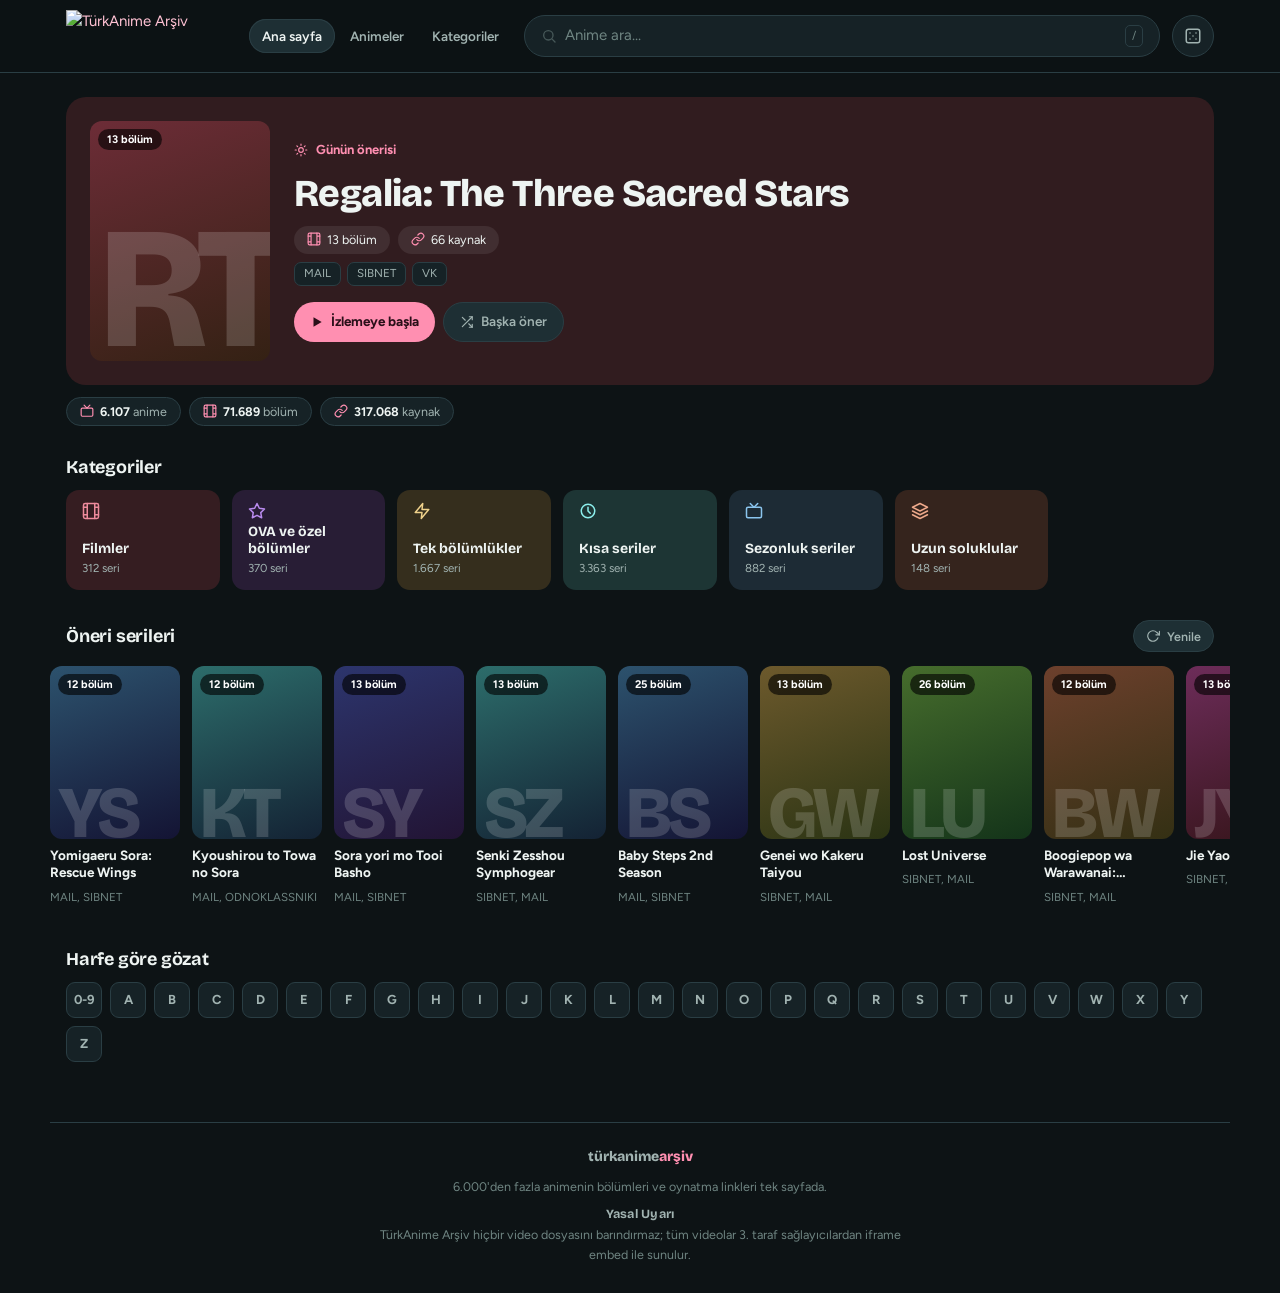
==== search.html @ 49aa628b "Update search.html -Anime listesindeki türlere göre kategori seçimi eklendi. -AniList üzerinden çeki" ====
<!DOCTYPE html>
<html lang="tr">
<head>
<meta charset="utf-8">
<meta name="viewport" content="width=device-width, initial-scale=1, viewport-fit=cover">
<meta name="theme-color" content="#0d1315">
<meta name="color-scheme" content="dark">
<link rel="icon" href="data:,">
<!-- Google tag (gtag.js) -->
<script async src="https://www.googletagmanager.com/gtag/js?id=G-TB3R2BMC9E"></script>
<script>
  window.dataLayer = window.dataLayer || [];
  function gtag(){dataLayer.push(arguments);}
  gtag('js', new Date());
  gtag('config', 'G-TB3R2BMC9E');
</script>
<title>TürkAnime Arşiv — İzle</title>
<!-- ============================================================
     📊 OYNATICI TELEMETRİSİ (MOBIL-QOL-PLANI.md §12.6, 28.09.2026)
     ------------------------------------------------------------
     NEDEN: "%55 çıkma oranının sebebi oynatıcı başarısızlığı mı?"
     sorusu 3 turluk denetimden sonra da CEVAPLANAMIYORDU, çünkü
     kodda oynatıcı için HİÇBİR olay yayılmıyordu. Payda (kaç oynatıcı
     sayfası açıldı) bilinmeden hiçbir oran hesaplanamaz.

     ⭐ YALNIZCA DOĞRUDAN GÖZLEMLENEBİLİR OLAYLAR gönderilir:
        - player_view          : oynatıcı sayfası açıldı          (PAYDA)
        - player_blocked       : kaynak bu sitede GÖMÜLEMEZ         (dolaylı hata)
        - player_source_switch : kullanıcı başka kaynağa geçti    (şüphe)
        - player_manuel_link   : "kaynak linkini aç"a tıkladı      (EN GÜÇLÜ hata)

     ⛔ BİLEREK GÖNDERİLMEYENLER ve sebebi:
        - "iframe yüklenmedi"  : çapraz-kökenli iframe'in load olayı
          güvenilir biçimde OKUNAMAZ; timeout ile tahmin etmek yanlış
          hata üretir (reklam yüklenen oynatıcılar da geç yüklenir).
          Ölçülen bir şeyi varmış gibi göndermektense hiç göndermiyoruz.
        - oynatıcı URL'si     : üçüncü taraf; gönderilirse GA4'te
          kişisel veri tartışması çıkar. Yalnız HOST (alan adı) gider.

     `gtag.js` reklam engelleyicide KESİLİRSE: `dataLayer` yine de tanımlı
     (satır 12), çağrı güvenle yutulur. Bu yüzden sarmalama gerekli değil.
     ============================================================ -->
<script>
  /* Ölçüm kapısı: tek oturumda aynı olayı sayma (kullanıcı 10 bölüm
     açıp kapatınca 10 kayıt üretmesin). Basit sayaç — GA4'nin
     sessionStorage'ı da var ama o yazılabilir değil. */
  window.__olcum = window.__olcum || {};
  function olcum(olay, p){
    try{
      const t = Date.now();
      p = p || {};
      /* ⭐ DENETİM DÜZELTMESİ (28.09.2026):
         (a) Anahtar yalnız olay adıydı → 30 sn içinde ikinci bir anime
             `player_blocked` gönderirse SAYILMAZDI. Anahtara anime ve
             oynatıcı katıldı.
         (b) `player_source_switch` tam olarak "ilk video çalışmadı,
             başkasını deniyorum" sinyali. Kullanıcı 3-4 kaynağı 10 sn
             içinde denerse 1'i sayılıyordu — yani SİNYALİN TAMAMINI
             kaybediyorduk. Artık bu olay hiç tekilleştirilmiyor: her
             tıklama gerçek bir eylem.
         (c) `player_view` zaten tekilleştirmeden geçiyordu; yorum
             bunun "bilerek" olduğunu söylüyordu, kod da öyleydi. */
      if (olay !== 'player_view' && olay !== 'player_source_switch'){
        const k = olay+'|'+(p.anime||'')+'|'+(p.oynatici||'');
        const son = window.__olcum[k] || 0;
        if (t - son < 30000) return;      // aynı anime+oynatıcı 30 sn'de bir
        window.__olcum[k] = t;
      }
      if (typeof gtag === 'function') gtag('event', olay, p);
    }catch(e){ /* ölçüm asla siteyi bozamaz */ }
  }
  function hostAdedi(u){
    try{ return new URL(String(u||'').split('?')[0]).hostname.replace(/^www\./,''); }
    catch(e){ return 'bilinmiyor'; }
  }
</script>
<link rel="preconnect" href="https://fonts.googleapis.com">
<link rel="preconnect" href="https://fonts.gstatic.com" crossorigin>
<link rel="stylesheet" href="https://fonts.googleapis.com/css2?family=Bricolage+Grotesque:wght@600;800&family=Figtree:wght@400;500;700&display=swap">
<style>
:root{
  --bg:#0d1315;--bg2:#121b1e;--card:#162226;--card2:#1e2f34;--line:#2a3e44;
  --tx:#eef4f2;--tx2:#a1b3b1;--tx3:#6f8582;
  --ac:#ff8fb1;--ac2:#ffc2d4;--ac-ink:#2b0f19;
  --ok:#57d9a3;--bad:#ff6b7a;--warn:#ffcb5c;
  --rad:14px;--rad-sm:10px;--rad-pill:999px;
  --fd:"Bricolage Grotesque",system-ui,sans-serif;
  --ff:"Figtree",system-ui,-apple-system,"Segoe UI",Roboto,sans-serif;
  --sp-1:4px;--sp-2:8px;--sp-3:12px;--sp-4:16px;--sp-5:24px;--sp-6:32px;
  --btn-h:40px;--btn-h-sm:32px;--chip-h:32px;
  /* 📱 MOBİL QOL (28.09.2026, MOBIL-QOL-PLANI.md §4)
     Apple HIG 44x44, Android 48x48 önerir. v1'de çipler 32px, mini
     düğmeler 30px, A-Z 36px, sayfalayıcı 38px idi — yani sitede EN ÇOK
     tıklanan kontroller (sezon filtresi + kaynak seçimi çip) EN KÜÇÜK
     olanlardı. Ölçüm: mobil oturum 24 sn, masaüstü 1 dk 4 sn (2,7x kısa). */
  --tap:44px;--tap-sm:40px;
  /* ⭐ `--hdr-h` = üst çubuğun YÜKSEKLİĞİ. Sabit sayı DEĞİL:
     `hdrOlc()` (aşağıda) çalışma anında ölçüp yazar.
     ÖLÇÜM (28.09.2026, 954px masaüstü): gerçek yükseklik **73px**,
     dosyadaki sabit 76px **3px yanlıştı** -> bölüm listesi başlığı
     header'ın altında kalıyordu. Sabit sayıyı doğru tahmin etmek
     (mobilde logo 40px, masaüstünde 52px) ölçümden iyi değil;
     bu yüzden JS ölçüyor. Değer boşsa 73px'e düşer. */
  --hdr-h:73px;
  --container:1180px;
}
*{box-sizing:border-box;margin:0;padding:0}
/* ⭐ Yapışkan kaydırma ofseti artık SABİT SAYI DEĞİL, header yüksekliğinden
   türetiliyor + çentik güvenlik alanı. v1'de 76px iki yerde sabit yazılıydı
   (`:35` scroll-padding, `:282` sticky top) ve safe-area-inset-top'u
   hesaba katmıyordu -> çentikli cihazda bölüm listesi başlığı header'ın
   altında kayabiliyordu. */
html{scroll-padding-top:calc(var(--hdr-h) + env(safe-area-inset-top,0px))}
html,body{background:var(--bg);color:var(--tx);font:15px/1.55 var(--ff);-webkit-text-size-adjust:100%}
a{color:var(--ac2);text-decoration:none}
a:hover{text-decoration:underline}
button{font:inherit;cursor:pointer;border:none;background:none;color:inherit}
input{font:inherit;color:inherit}
:focus-visible{outline:2px solid var(--ac);outline-offset:2px}
svg{vertical-align:-2px}
.wrap{max-width:var(--container);margin:0 auto;padding:0 var(--sp-4)}

/* ===== üst çubuk ===== */
header.top{position:sticky;top:0;z-index:50;background:rgba(13,19,21,.94);backdrop-filter:blur(8px);border-bottom:1px solid var(--line);padding-top:env(safe-area-inset-top,0px)}
.top-in{display:flex;align-items:center;gap:var(--sp-3);padding:10px var(--sp-4);max-width:var(--container);margin:0 auto}
/* LOGO: "turkanime arsiv logo.png" (2430x738, 1,4 MB) -> logo.png 342x104 / 55 KB.
   GÖSTERİM 52px, kaynak 2x. Ölçüm: logonun kenarlarında neredeyse boşluk yok
   (alfa kutusu 2238x719 / 2430x738, dolu piksel %52,3) yani kırpma işe yaramıyordu;
   sorun GÖSTERİM yüksekliğiydi — 38px'te karakter ve "TürkAnime" yazısı okunmuyordu.
   width/height öznitelikleri sabit: görüntü alanı rezerve edilir, layout shift olmaz. */
.logo{display:flex;align-items:center;cursor:pointer;flex:none}
.logo:hover{text-decoration:none;opacity:.9}
.logo img{display:block;height:52px;width:auto;max-width:none}
/* M1: üst bar nav — hiyerarşi: logo (en baskın) → nav → arama */
.topnav{display:flex;align-items:center;gap:2px;flex:none}
.topnav a{padding:7px 13px;border-radius:var(--rad-pill);color:var(--tx2);font-size:13.5px;font-weight:600;white-space:nowrap}
.topnav a:hover{color:var(--tx);background:var(--card);text-decoration:none}
.topnav a.on{color:var(--tx);background:var(--card2);box-shadow:inset 0 0 0 1px var(--line)}
.searchbox{position:relative;flex:1;height:42px;display:flex;align-items:center;gap:var(--sp-2);background:var(--card);border:1px solid var(--line);border-radius:var(--rad-pill);padding:0 var(--sp-4)}
.searchbox:focus-within{border-color:var(--ac)}
.searchbox>svg{flex:none;opacity:.55;color:var(--tx3)}
#q{flex:1;min-width:0;background:none;border:none;outline:none;font-size:15px;-webkit-appearance:none}
#q::placeholder{color:var(--tx3)}
#q::-webkit-search-cancel-button{-webkit-appearance:none}
.kbd{flex:none;font-size:11px;color:var(--tx3);border:1px solid var(--line);border-radius:5px;padding:1px 6px}
.ibtn{flex:none;width:42px;height:42px;border-radius:50%;background:var(--card);border:1px solid var(--line);color:var(--tx2);font-size:15px;display:grid;place-items:center}
.ibtn:hover{color:var(--ac);border-color:var(--ac)}

main{padding:var(--sp-5) 0 60px}
.foot{max-width:var(--container);margin:0 auto;padding:24px var(--sp-4) 28px;color:var(--tx3);font-size:12.5px;border-top:1px solid var(--line);display:flex;flex-direction:column;align-items:center;text-align:center;gap:10px}
.foot b{font:800 14px var(--fd);color:var(--tx2)}
.foot b span{color:var(--ac)}
.foot-legal{max-width:560px;line-height:1.6;color:var(--tx3)}
.foot-legal strong{display:block;color:var(--tx2);font:700 12.5px var(--fd);letter-spacing:.02em;margin-bottom:4px}

/* ===== metin / kırıntı ===== */
.crumb{color:var(--tx2);font-size:13px;margin-bottom:var(--sp-3);display:flex;flex-wrap:wrap;gap:6px;align-items:center}
.crumb .sep{color:var(--tx3);font-size:11px}
.crumb a{color:var(--tx2)}
.crumb a:hover{color:var(--ac2)}
h1.anime-title{font:800 26px/1.25 var(--fd);letter-spacing:-.4px;margin-bottom:var(--sp-2)}

/* ===== buton / çip sistemi ===== */
/* 📱 DOKUNMA HEDEFLERİ: kuralları stilin SONUNDA, tek `@media (pointer:coarse)`
   bloğunda. Buraya koyulursa temel kurallar onları ezer (bkz. dosya sonundaki
   açıklama). Değişkenler `--tap` / `--tap-sm` ile tanımlı. */
.btn{display:inline-flex;align-items:center;gap:7px;height:var(--btn-h);padding:0 var(--sp-4);border-radius:var(--rad-pill);background:var(--ac);color:var(--ac-ink);font-size:13.5px;font-weight:700;transition:filter .12s;cursor:pointer}
.btn:hover{filter:brightness(1.12);text-decoration:none}
.btn.ghost{background:var(--card2);color:var(--tx2);border:1px solid var(--line);font-weight:600}
.btn.ghost:hover{color:var(--ac2);border-color:var(--ac2);filter:none}
.btn.done{background:var(--ok);color:#0e2b1c}
.btn.sm{height:var(--btn-h-sm);padding:0 var(--sp-3);font-size:12.5px}
.btn.off{opacity:.35;pointer-events:none}
/* 📱 mini: 30px -> 40px (pointer:coarse). "yt-dlp"/"m3u8"/"çöz"/"kopyala" butonları
   bunlar; kaynak satırının EN SIK kullanılan eylemleri. */
.mini{flex:none;height:30px;padding:0 var(--sp-3);font-size:11.5px;border:1px solid var(--line);background:var(--card2);color:var(--tx2);border-radius:8px;display:inline-flex;align-items:center;gap:5px;transition:all .12s}
.mini:hover{color:var(--ac2);border-color:var(--ac2)}
.mini.x:hover{color:var(--bad);border-color:var(--bad)}
.mini.done{color:var(--ok);border-color:var(--ok)}
.mini[disabled]{opacity:.5;cursor:wait}
/* 📱 copybtn: 30px -> 40px. Kaynak URL'sini panoya kopyalama. */
.copybtn{height:30px;padding:0 var(--sp-3);background:var(--card2);border:1px solid var(--line);color:var(--tx2);border-radius:8px;font-size:12px;font-family:ui-monospace,Consolas,monospace;transition:all .12s;display:inline-flex;align-items:center;cursor:pointer}
.copybtn:hover{color:var(--ac2);border-color:var(--ac2)}
.copybtn.done{color:var(--ok);border-color:var(--ok)}

.fchip{display:inline-flex;align-items:center;gap:7px;height:var(--chip-h);padding:0 var(--sp-3);background:var(--card);border:1px solid var(--line);border-radius:var(--rad-pill);font-size:12.5px;color:var(--tx2);text-decoration:none;cursor:pointer}
.fchip:hover{text-decoration:none;border-color:var(--ac2)}
.fchip.on{border-color:var(--ac);color:var(--tx);background:rgba(255,143,177,.12)}
.fchip b{font-weight:800;color:var(--ac2);font-size:11px}
.fchip.on b{color:var(--tx)}
.fchip.temizle{border-style:dashed;color:var(--bad)}
.chiprow{display:flex;flex-wrap:wrap;gap:var(--sp-2);margin:var(--sp-3) 0;align-items:center}
.chiprow .lbl{font-size:11.5px;color:var(--tx3);flex:none;min-width:64px;text-transform:uppercase;letter-spacing:.4px}
/* KAYNAK çipleri (player sayfası) */
.fchip.kchip{gap:6px}
.fchip.kchip .fsep{color:var(--tx3);font-size:10.5px}
.fchip.kchip .fabbr{font-size:10px;font-weight:800;letter-spacing:.4px;color:var(--tx3);text-transform:uppercase;max-width:72px;overflow:hidden;text-overflow:ellipsis;white-space:nowrap}
.fchip.kchip.on{border-color:var(--ac);background:rgba(255,143,177,.16);box-shadow:0 0 0 1.5px var(--ac);color:var(--tx)}
.fchip.kchip.on .fabbr,.fchip.kchip.on .fsep{color:var(--ac2)}
.kaynak-note{font-size:11.5px;color:var(--tx3);display:inline-flex;align-items:center;gap:5px;flex:none}
.kaynak-note a{color:var(--tx2);text-decoration:underline}
.kaynak-note a:hover{color:var(--ac2)}
.tgl.sm{height:var(--btn-h-sm);font-size:12px;padding:0 var(--sp-2)}
.chiprow .tgl{flex:none}

.tag{font-size:10.5px;font-weight:700;letter-spacing:.3px;border-radius:6px;padding:2px 7px;flex:none}
.tag.url{color:#9be7c7;background:rgba(87,217,163,.1);border:1px solid rgba(87,217,163,.3)}
.tag.mask{color:#ffd28a;background:rgba(255,203,92,.1);border:1px solid rgba(255,203,92,.3)}
.tag.diger{color:var(--tx2);background:var(--card2);border:1px solid var(--line)}
.tag.eklenen{color:#0e2b1c;background:var(--ok);border:1px solid var(--ok)}
.fsinfo{margin-top:var(--sp-2);font-size:12.5px;color:var(--tx2);min-width:0}
.fsinfo .lbl{display:block;color:var(--tx3);font-weight:700;font-size:11px;letter-spacing:.5px;text-transform:uppercase;margin-bottom:4px}
.fsinfo div div{margin:2px 0}
.fsinfo b{color:var(--tx);font-weight:700}
.kyok{color:var(--tx3);font-weight:600}
.stats{display:flex;flex-wrap:wrap;gap:var(--sp-2);margin:var(--sp-3) 0 4px}
.stat{background:var(--card);border:1px solid var(--line);border-radius:var(--rad-pill);padding:4px 13px;font-size:12.5px;color:var(--tx2)}
.stat b{color:var(--tx)}
.stat svg{color:var(--ac);margin-right:6px}
.pchip{font-size:11.5px;color:var(--tx2);background:var(--card);border:1px solid var(--line);border-radius:7px;padding:2px 9px}
.players-chips{display:flex;flex-wrap:wrap;gap:6px;margin-top:var(--sp-2)}

/* ===== poster kartları / grid ===== */
.grid{display:grid;grid-template-columns:repeat(auto-fill,minmax(140px,1fr));gap:var(--sp-4) var(--sp-3)}
.card{display:flex;flex-direction:column;gap:7px;min-width:0;color:var(--tx)}
.card:hover{text-decoration:none}
.poster{position:relative;aspect-ratio:3/4;border-radius:12px;overflow:hidden;container-type:inline-size;background:linear-gradient(160deg,hsl(var(--h),42%,30%),hsl(var(--g),45%,14%));outline:2px solid transparent;outline-offset:2px}
.card:hover .poster,.card:focus-visible .poster{outline-color:var(--ac)}
.poster img{position:absolute;inset:0;width:100%;height:100%;object-fit:cover;opacity:0;transition:opacity .3s}
.poster img.on{opacity:1}
/* ===== AniList zenginleştirme (PR1) ===== */
.ainfo{margin-top:10px;display:grid;gap:8px;justify-items:start}
.gchips{display:flex;flex-wrap:wrap;gap:6px}
.gchip{font-size:11.5px;color:var(--tx2);background:var(--card);border:1px solid var(--line);border-radius:7px;padding:2px 9px;display:inline-flex;align-items:center;gap:5px}
.gchip svg{width:12px;height:12px;color:var(--warn)}
.syn{font-size:13.5px;color:var(--tx2);line-height:1.6;max-width:72ch}
.syn small{display:block;margin-top:4px;color:var(--tx3);font-size:11px}
/* M2: bölüm satırı indirme ikonları kaldırıldı — indirme player'daki "Videoyu indir" butonuyla */
/* ===== linki biten serilerin listelerde işaretlenmesi (PR1) ===== */
.nolk{display:inline-flex;align-items:center;gap:4px;color:var(--warn);font-weight:700;font-size:11.5px;flex:none}
.nolk svg{width:12px;height:12px}
.nolk.big{color:var(--bad)}
.pl{position:absolute;left:6cqw;bottom:-8cqw;font:800 56cqw/1 var(--fd);letter-spacing:-.05em;color:rgba(255,255,255,.17)}
.pn{z-index:1;position:absolute;top:8px;left:8px;background:rgba(0,0,0,.62);border-radius:var(--rad-pill);padding:2px 9px;font-size:11px;font-weight:700;color:#fff}
.ct{font-weight:700;font-size:13.5px;line-height:1.3;display:-webkit-box;-webkit-line-clamp:2;-webkit-box-orient:vertical;overflow:hidden}
.cs{font-size:11.5px;color:var(--tx3);white-space:nowrap;overflow:hidden;text-overflow:ellipsis}
.rail{display:flex;gap:var(--sp-3);overflow-x:auto;scroll-snap-type:x proximity;padding:2px var(--sp-4) var(--sp-3);margin:0 calc(var(--sp-4)*-1);scrollbar-width:none}
.rail::-webkit-scrollbar{display:none}
.rail .card{flex:none;width:130px;scroll-snap-align:start}

/* ===== ana sayfa: öne çıkan, kategoriler ===== */
.feat{display:flex;gap:var(--sp-5);align-items:center;padding:var(--sp-5);border-radius:20px;background:hsl(var(--h),28%,15%)}
/* M4: günün önerisi gerçek banner ile (anilist.js) */
.feat-banner{position:relative;overflow:hidden}
.feat-banner::before{content:'';position:absolute;inset:0;background-image:var(--featimg);background-size:cover;background-position:center 22%;opacity:.42;filter:saturate(1.05)}
.feat-banner::after{content:'';position:absolute;inset:0;background:linear-gradient(90deg,rgba(13,19,21,.72),rgba(13,19,21,.28) 55%,rgba(13,19,21,.82))}
.feat-banner>*{position:relative;z-index:1}
.fposter{flex:none;width:180px}
.fposter .pl{font-size:96cqw}
.ftext{min-width:0;flex:1}
.flabel{display:inline-flex;gap:var(--sp-2);align-items:center;color:var(--ac);font-weight:700;font-size:13px}
.ftext h1{font:800 clamp(24px,4vw,38px)/1.1 var(--fd);letter-spacing:-.6px;margin:var(--sp-2) 0 var(--sp-3)}
.fmeta{display:flex;flex-wrap:wrap;gap:var(--sp-2)}
.fmeta span{background:rgba(255,255,255,.08);border-radius:var(--rad-pill);padding:4px 13px;font-size:12.5px}
.fmeta svg{margin-right:6px;color:var(--ac)}
.facts{display:flex;flex-wrap:wrap;gap:var(--sp-2);margin-top:var(--sp-4)}
.sh{display:flex;align-items:center;justify-content:space-between;gap:var(--sp-2);margin:30px 0 var(--sp-3)}
.sh h2{font:700 18px var(--fd);letter-spacing:-.2px}
.kats{display:grid;grid-template-columns:repeat(auto-fill,minmax(150px,1fr));gap:var(--sp-3)}
.kat{display:flex;flex-direction:column;gap:3px;padding:var(--sp-3) var(--sp-4);min-height:86px;border-radius:13px;background:hsl(var(--h),30%,16%);color:var(--tx);text-align:left;width:100%}
.kat:hover{text-decoration:none;background:hsl(var(--h),30%,21%)}
.kat svg{width:18px;height:18px;margin-bottom:auto;color:hsl(var(--h),75%,74%)}
.kat b{font:700 14px var(--fd)}
.kat small{color:var(--tx2);font-size:11.5px}
.az{display:flex;flex-wrap:wrap;gap:var(--sp-2)}
.az button{width:36px;height:36px;display:grid;place-items:center;border-radius:9px;background:var(--card);border:1px solid var(--line);color:var(--tx2);font-weight:700;font-size:13px}
.az button:hover{border-color:var(--ac);color:var(--ac)}
/* M3: Animeler sayfası araç çubuğu + Kategoriler harf kartları */
.toolbar{display:flex;flex-wrap:wrap;gap:var(--sp-2);align-items:center;margin-bottom:var(--sp-4)}
.toolbar .searchbox{flex:1;min-width:220px;height:38px}
.sortlab{display:inline-flex;align-items:center;gap:7px;font-size:12.5px;color:var(--tx3);flex:none;white-space:nowrap}
.sortlab select{height:38px;background:var(--card);border:1px solid var(--line);border-radius:var(--rad-pill);color:var(--tx);padding:0 var(--sp-3);font:inherit;cursor:pointer}
.sortlab select:focus{outline:none;border-color:var(--ac)}
.azgrid{display:grid;grid-template-columns:repeat(auto-fill,minmax(62px,1fr));gap:8px}
.azcard{display:flex;flex-direction:column;align-items:center;gap:1px;padding:10px 0 8px;border-radius:11px;background:var(--card);border:1px solid var(--line);color:var(--tx);font:800 17px var(--fd)}
.azcard small{font:600 10.5px var(--ff);color:var(--tx3)}
.azcard:hover{text-decoration:none;border-color:var(--ac)}
.count-line{color:var(--tx2);font-size:12.5px;margin:2px 0 var(--sp-3);display:flex;align-items:center;gap:8px;flex-wrap:wrap}
.empty{padding:40px var(--sp-4);text-align:center;color:var(--tx2)}
.empty .big{font-size:36px;margin-bottom:var(--sp-2);color:var(--tx3)}
.empty .big svg{width:34px;height:34px}
.loading{display:flex;flex-direction:column;align-items:center;gap:var(--sp-3);padding:60px 0;color:var(--tx2)}
.spinner{width:36px;height:36px;border:3px solid var(--line);border-top-color:var(--ac);border-radius:50%;animation:spin .8s linear infinite}
@keyframes spin{to{transform:rotate(360deg)}}
.pager{display:flex;flex-wrap:wrap;gap:6px;align-items:center;justify-content:center;margin:var(--sp-4) 0}
.pager button{min-width:38px;height:38px;background:var(--card);border:1px solid var(--line);border-radius:9px;font-size:12.5px;color:var(--tx2);cursor:pointer}
.pager button:hover{border-color:var(--ac);color:var(--tx)}
.pager button.on{background:var(--ac);border-color:var(--ac);color:var(--ac-ink);font-weight:700}
.pager button:disabled{opacity:.35;cursor:default}
.pager .dots{color:var(--tx3);padding:0 2px}
.jump{display:flex;gap:var(--sp-2);align-items:center;justify-content:center;margin:var(--sp-3) 0 0;font-size:12.5px;color:var(--tx2)}
.jump input{width:76px;height:var(--btn-h-sm);background:var(--card);border:1px solid var(--line);border-radius:8px;padding:0 var(--sp-2);outline:none;text-align:center}
.jump input:focus{border-color:var(--ac)}
.jump button{height:var(--btn-h-sm);background:var(--card2);border:1px solid var(--line);border-radius:8px;padding:0 var(--sp-3);color:var(--tx2);cursor:pointer}

/* ===== anime bölüm listesi ===== */
/* M4: anime hero — banner varsa banner, yoksa kapak/yoksa ton gradyanı */
.hero{position:relative;border-radius:16px;overflow:hidden;padding:var(--sp-4);margin-bottom:6px;background:linear-gradient(160deg,hsl(var(--h),26%,17%),hsl(var(--g),32%,10%))}
.hero::before{content:'';position:absolute;inset:0;background-image:var(--heroimg,none);background-size:cover;background-position:center 22%;opacity:.4;filter:saturate(1.05)}
.hero::after{content:'';position:absolute;inset:0;background:linear-gradient(180deg,rgba(13,19,21,.18),rgba(13,19,21,.8))}
.hero>*{position:relative;z-index:1}
.ahead{display:flex;gap:var(--sp-4);align-items:flex-start;margin-bottom:6px}
.aposter{flex:none;width:120px}
.aposter .pl{font-size:60cqw}
.atxt{min-width:0;flex:1}
.controls{display:flex;flex-wrap:wrap;gap:var(--sp-2);align-items:center;margin:var(--sp-4) 0}
.tgl{display:flex;align-items:center;gap:var(--sp-2);height:var(--btn-h);font-size:12.5px;color:var(--tx2);background:var(--card);border:1px solid var(--line);border-radius:var(--rad-sm);padding:0 var(--sp-3);cursor:pointer;user-select:none}
.tgl input{accent-color:var(--bad)}
.ep{display:flex;align-items:center;gap:var(--sp-3);min-height:50px;padding:8px var(--sp-4);background:var(--card);border:1px solid var(--line);border-radius:var(--rad-sm);margin-bottom:6px;cursor:pointer;transition:border-color .12s}
.ep:hover{border-color:var(--ac)}
.ep .no{flex:none;min-width:48px;text-align:center;font-weight:800;font-size:12.5px;color:var(--ac);background:rgba(255,143,177,.1);border:1px solid rgba(255,143,177,.3);border-radius:8px;padding:3px 7px}
.ep .ea{flex:1;min-width:0;overflow:hidden;text-overflow:ellipsis;white-space:nowrap;font-size:13.5px}
.ep .meta{flex:none;font-size:12px;color:var(--tx2);display:flex;gap:6px;align-items:center}

/* ===== bölüm seçenekleri ===== */
.opt{display:flex;flex-wrap:wrap;row-gap:var(--sp-2);align-items:center;gap:var(--sp-3);padding:10px var(--sp-4);background:var(--card);border:1px solid var(--line);border-radius:var(--rad);margin-bottom:8px;cursor:pointer;transition:border-color .12s}
.opt:hover{border-color:var(--ac)}
.opt .pname{font-weight:800;font-size:14px;flex:none;max-width:40%;overflow:hidden;text-overflow:ellipsis;white-space:nowrap}
.opt .fansub{color:var(--tx2);font-size:12.5px;flex:1;min-width:0;overflow:hidden;text-overflow:ellipsis;white-space:nowrap}
.opt .tag{flex:none}
.optacts{margin-left:auto;flex:none;display:flex;gap:5px;align-items:center}

/* ===== oynatıcı ===== */
.player-box{position:relative;background:#000;border:1px solid var(--line);border-radius:var(--rad);overflow:hidden;display:flex;justify-content:center}
/* 📱 dvh: 100vh mobilde ADRES ÇUBUĞU yüksekliğini içerir (Chrome/Safari/WebView).
   Bu yüzden oynatıcı kutusu taşıyor/kırpılıyordu. dvh = dinamik görünür yükseklik
   (çubuk açılınca küçülür). Ölçüm: MOBIL-QOL-PLANI.md §5 — 4 ham vh vardı,
   hepsi dvh'ye çevrildi, her birine vh geri dönüşü eklendi (eski tarayıcı). */
.player-box iframe{display:block;width:100%;aspect-ratio:16/9;max-width:min(100%,calc(78vh * 16 / 9));max-width:min(100%,calc(78dvh * 16 / 9));border:0;background:#000}
/* iframe'e konulamayan kaynak (bkz. GOMULEMEZ_HOST) — sessiz bos kutu yerine durust mesaj */
.player-box.gomulemez{flex-direction:column;align-items:center;justify-content:center;gap:var(--sp-2);
  background:var(--bg2);padding:calc(var(--sp-6)) var(--sp-4);text-align:center;aspect-ratio:auto;min-height:38vh;min-height:38dvh}
.player-box.gomulemez .big{font-size:30px;line-height:1;color:var(--warn)}
.player-box.gomulemez .big svg{width:30px;height:30px}
.player-box.gomulemez .sub{color:var(--tx3);font-size:13px;max-width:52ch;line-height:1.6}
.player-box.gomulemez .btn{margin-top:var(--sp-1)}
.jhint{color:var(--tx3);font-size:12px;margin-left:4px}
.note-soft{margin-top:var(--sp-2);font-size:12px;color:var(--tx2);background:var(--card);border:1px solid var(--line);border-radius:var(--rad-sm);padding:8px var(--sp-3)}
.note-soft b{color:var(--tx)}
.note{background:rgba(255,203,92,.07);border:1px solid rgba(255,203,92,.3);color:#ffe2a0;border-radius:var(--rad);padding:12px var(--sp-4);font-size:13px;margin:var(--sp-3) 0}
.errbox{background:rgba(255,107,122,.08);border:1px solid rgba(255,107,122,.35);color:#ffb9c1;border-radius:var(--rad);padding:14px var(--sp-4);font-size:13.5px;margin:var(--sp-3) 0}
.pmeta{display:flex;flex-wrap:wrap;gap:var(--sp-2);align-items:center;margin:var(--sp-3) 0 4px;font-size:12.5px;color:var(--tx2)}
.pmeta .pname{font-weight:800;font-size:15px;color:var(--tx)}
.src{display:flex;flex-wrap:wrap;gap:var(--sp-2);align-items:center;margin-top:var(--sp-2);padding:10px var(--sp-4);background:var(--card);border:1px solid var(--line);border-radius:var(--rad)}
.src .lbl{color:var(--tx2);font-size:12.5px;flex:none}
.src a{word-break:break-all;font-size:12.5px}
.src .grp{margin-left:auto;display:flex;gap:var(--sp-2);flex-wrap:wrap}
.resolvebox{margin:var(--sp-3) 0;padding:12px var(--sp-4);background:var(--card);border:1px solid rgba(87,217,163,.35);border-radius:var(--rad);font-size:12.5px}
.resolvebox .rurl{display:flex;gap:var(--sp-2);align-items:center;flex-wrap:wrap;margin:7px 0 0}
.resolvebox code{background:#000;border:1px solid var(--line);border-radius:7px;padding:6px 9px;font-size:12px;color:var(--ac2);font-family:ui-monospace,Consolas,monospace;word-break:break-all;flex:1;min-width:200px}

/* ===== izleme düzeni: sol oynatıcı + sağ bölüm listesi ===== */
.watch{display:grid;grid-template-columns:minmax(0,1fr) 300px;grid-template-areas:"top side" "bot side";column-gap:var(--sp-4);row-gap:0;align-items:start}
.watch-top{grid-area:top;min-width:0}
.watch-bot{grid-area:bot;min-width:0}
.epnav{display:flex;align-items:center;gap:var(--sp-2);margin:0 0 var(--sp-3)}
.epnav .btn{flex:none}
.epnav .spacer{flex:1}
.epnav .cnt{flex:none;font-size:12.5px;color:var(--tx3);white-space:nowrap}
/* ⭐ top:76px SABİT SAYI YERİNE var(--hdr-h) + safe-area. Çentikli cihazda
   (iPhone çentik, Android Punch-hole) header safe-area yüzünden 76px'ten
   UZUN olur; 76px sabit kalınca bölüm listesi başlığı header'ın altına girer. */
.eplist-side{grid-area:side;min-width:0;background:var(--card);border:1px solid var(--line);border-radius:var(--rad);overflow:hidden;position:sticky;top:calc(var(--hdr-h) + env(safe-area-inset-top,0px));display:flex;flex-direction:column;max-height:calc(100vh - var(--hdr-h) - 16px);max-height:calc(100dvh - var(--hdr-h) - 16px)}
.els-head{flex:none;display:flex;align-items:center;gap:var(--sp-2);padding:10px var(--sp-3);border-bottom:1px solid var(--line);font:700 12.5px var(--fd);letter-spacing:.3px;text-transform:uppercase;color:var(--tx2);background:var(--card2)}
.els-head svg{width:14px;height:14px;color:var(--ac)}
.els-head b{margin-left:auto;font-weight:700;color:var(--tx3);font-size:11.5px;text-transform:none}
.els-search{flex:none;display:flex;align-items:center;gap:var(--sp-2);padding:7px var(--sp-3);border-bottom:1px solid var(--line)}
.els-search svg{width:13px;height:13px;color:var(--tx3);flex:none}
.els-search input{flex:1;min-width:0;background:none;border:none;outline:none;font-size:13px;color:var(--tx)}
.els-search input::placeholder{color:var(--tx3)}
.els-body{flex:1;min-height:0;overflow-y:auto;overscroll-behavior:contain;scrollbar-width:thin}
.els-body::-webkit-scrollbar{width:8px}
.els-body::-webkit-scrollbar-thumb{background:var(--card2);border-radius:8px}
.els-item{display:flex;align-items:center;gap:var(--sp-2);padding:9px var(--sp-3);border-bottom:1px solid rgba(42,62,68,.5);color:var(--tx2);font-size:13px;text-decoration:none}
.els-item:last-child{border-bottom:none}
.els-item:hover{text-decoration:none;background:var(--card2);color:var(--tx)}
.els-item .n{flex:none;min-width:30px;font-weight:800;font-size:12px;color:var(--ac2);text-align:center}
.els-item .t{flex:1;min-width:0;overflow:hidden;text-overflow:ellipsis;white-space:nowrap}
.els-item.on{background:rgba(255,143,177,.13);color:var(--tx);box-shadow:inset 3px 0 0 var(--ac)}
.els-item.on .n{color:var(--ac)}
.els-item[hidden]{display:none}
.els-empty{padding:18px var(--sp-3);color:var(--tx3);font-size:12.5px;text-align:center}
/* 📱 SAYFA DÜĞMELERİ (oynatıcı kenar listesi, MOBIL-QOL-PLANI.md §3).
   One Piece 1.166 bölüm → 6 sayfa. v1'de hepsi basılıyordu. */
.els-pager{flex:none;display:flex;flex-wrap:wrap;gap:5px;padding:8px var(--sp-3);border-top:1px solid var(--line);background:var(--card)}
.els-pager button{min-width:32px;height:32px;padding:0 6px;border:1px solid var(--line);background:var(--card2);color:var(--tx2);border-radius:8px;font-size:12.5px;font-weight:700;display:grid;place-items:center;transition:all .12s}
.els-pager button:hover{border-color:var(--ac2);color:var(--ac2)}
.els-pager button.on{background:var(--ac);border-color:var(--ac);color:var(--ac-ink)}
.els-pager .gap{align-self:center;color:var(--tx3);font-size:12px;padding:0 2px;user-select:none}
/* sayfa-bağı filtre sayacı: "Bu sayfada 3 eşleşme · toplam 1166 bölüm, 6 sayfa" */
.els-sayfa-yazi{flex:none;padding:7px var(--sp-3);color:var(--tx3);font-size:11.5px;line-height:1.45;border-top:1px solid var(--line);background:var(--bg2)}
.els-sayfa-yazi[hidden]{display:none}
.els-sayfa-yazi b{color:var(--tx2)}
@media (pointer:coarse){ .els-pager button{min-width:var(--tap-sm);height:var(--tap-sm)} }

/* ===== bağlantılı seriler ===== */
.rel-card{position:relative}
.rel-tag{position:absolute;top:8px;right:8px;z-index:1;background:rgba(0,0,0,.66);border:1px solid rgba(255,255,255,.18);color:#fff;border-radius:var(--rad-pill);padding:2px 8px;font-size:10.5px;font-weight:700}

/* ===== alt gezinme (mobil) ===== */
.bnav{display:none}

/* ===== mobil ===== */
@media (max-width:720px){
  body{padding-bottom:calc(60px + env(safe-area-inset-bottom,0px))}
  .top-in{padding:var(--sp-2) var(--sp-3);gap:var(--sp-2)}
  .logo img{height:40px}
  .topnav{display:none}
  .kbd{display:none}
  .top .rnd{display:none}
  main{padding:var(--sp-4) 0 40px}
  h1.anime-title{font-size:20px}
  .ep .meta{display:none}
  .grid{grid-template-columns:repeat(2,1fr);gap:var(--sp-4) var(--sp-3)}
  .rail .card{width:118px}
  .feat{flex-direction:row;flex-wrap:wrap;align-items:flex-start;gap:var(--sp-3);padding:var(--sp-3)}
  .fposter{width:36%}
  .fposter .poster{aspect-ratio:3/4}
  .ftext{flex:1 1 0;min-width:180px}
  .ftext h1{font-size:21px;margin:6px 0 var(--sp-2)}
  .facts .btn{flex:1 1 100%;justify-content:center}
  .sh{margin-top:26px}
  .sh h2{font-size:16px}
  .aposter{width:88px}
  .crumb{flex-wrap:nowrap;overflow-x:auto;white-space:nowrap;scrollbar-width:none}
  .controls .btn,.controls .tgl{flex:1 1 auto;justify-content:center}
  .epnav .btn{flex:1 1 0;justify-content:center;padding:0 var(--sp-2);font-size:12.5px}
  .epnav .cnt{display:none}
  .opt .pname{max-width:55%}
  .optacts{width:100%;margin-left:0;justify-content:flex-end}
  .src{flex-direction:column;align-items:stretch}
  .src .grp{margin-left:0}
  .copybtn{max-width:100%;white-space:normal;word-break:break-all;text-align:left}
  .chiprow{flex-wrap:nowrap;overflow-x:auto;scrollbar-width:none;padding-bottom:2px}
  .chiprow .fchip{flex:none;white-space:nowrap}
  .chiprow .lbl{min-width:0}
  .chiprow.kaynakrow{flex-wrap:wrap;overflow:visible}
  .chiprow.kaynakrow .lbl{min-width:64px}
  .player-box{margin:0 calc(var(--sp-4)*-1);border-radius:0;border-left:0;border-right:0}
  .player-box iframe{max-width:none}
  .jump input{font-size:16px}
  #q{font-size:16px}
  .bnav{display:flex;position:fixed;left:0;right:0;bottom:0;z-index:60;background:rgba(13,19,21,.96);backdrop-filter:blur(10px);border-top:1px solid var(--line);padding-bottom:env(safe-area-inset-bottom,0px)}
  .bnav a,.bnav button{flex:1;display:flex;flex-direction:column;align-items:center;gap:3px;padding:8px 0 7px;font-size:10.5px;color:var(--tx2)}
  .bnav a:hover,.bnav button:hover{text-decoration:none;color:var(--ac)}
  .bnav svg{width:17px;height:17px}
}
@media (max-width:900px){
  .watch{grid-template-columns:1fr;grid-template-areas:"top" "side" "bot"}
  .eplist-side{position:static;max-height:none;margin:var(--sp-3) 0;top:auto}
  /* 📱 dvh — mobilde 100vh adres çubuğunu içerdiği için bölüm listesi
     kaydırılırken alt kısım çubuğun altında kalıyordu. */
  .els-body{max-height:44vh;max-height:44dvh}
}

/* ============================================================
   📱 PREFERS-REDUCED-MOTION
   Sistem ayarı "animasyonları azalt" olan kullanıcılar için.
   v1'de 0 eşleşme vardı: sonsuz dönen .spinner + ~10 geçiş korumasızdı.
   Ölçüm: MOBIL-QOL-PLANI.md §7
   ============================================================ */
@media (prefers-reduced-motion:reduce){
  *,*::before,*::after{
    animation-duration:.001ms !important;
    animation-iteration-count:1 !important;
    transition-duration:.001ms !important;
    scroll-behavior:auto !important;
  }
  /* ⭐ .spinner sonsuz dönerdi; reduced-motion'da duruk ikon olur.
     Dönme yerine sabit bir halka gösteriyoruz — "yükleniyor" anlamı korunur. */
  .spinner{animation:none;border-top-color:var(--ac2);border-right-color:var(--ac2)}
}
/* ⭐ `scroll-behavior`. NOT: reduced-motion bunu `!important` ile kapatıyor
   (yukarıdaki `*,*::before,*::after` kuralı), kaynak sırası değil. Buradaki
   gerekçe düzeltildi: reduced-motion bloğu ÖNDE geldiği halde `!important`
   sayesinde kazanıyor; `smooth` sonra gelse de yenilmiyor. */
html{scroll-behavior:smooth}

/* ============================================================
   📱 DOKUNMA HEDEFLERİ — TEK BLOK, DOSYANIN SONU
   ------------------------------------------------------------
   ⭐ KRİTİK KONUMLAMA HATASI (28.09.2026, bağımsız denetimle bulundu).
   Bu blok ilk yazıldığında buton/çip sisteminin hemen ALTINDAYDı
   (L~179). Aynı özgüllükteki temel kurallar `.az button`(L283),
   `.pager button`(L303), `.sortlab select`(L289),
   `.toolbar .searchbox`(L287), `.azgrid`(L291) SONRA geliyordu.
   CSS'te `@media` özgüllük EKLEMEZ → aynı seçici metni + sonra gelen
   kazanır → coarse bloğundaki 6 kuralın 5'i **ÖLÜYDÜ**; tarayıcı 36px /
   38px / 62px değerlerini kullanıyordu, yani dokunma hedefleri hiç
   büyümemişti. Kurulumun kendi yorumu "44px'e çıktık" diyordu.
   DÜZELTME: tüm coarse kuralları stilin EN SONUNA, tek yerde toplandı.
   Bu yüzden `.els-pager` kuralı (o ayrı eklenmişti) çalışıyordu:
   o, temel kuralından sonra geliyordu. Fark, gözden kaçmayı gösteriyordu.
   ============================================================ */
@media (pointer:coarse){
  :root{--btn-h:var(--tap);--btn-h-sm:var(--tap-sm);--chip-h:var(--tap)}
  .mini,.copybtn{height:var(--tap-sm);font-size:12px;padding:0 var(--sp-3)}
  /* kenar liste satırı: 9px+13px*1.55 ≈ 38px -> 44px min.
     min-height: metin tek satır, taşma olmaz. */
  .els-item{min-height:var(--tap)}
  .az button{width:var(--tap);height:var(--tap)}
  .pager button{min-width:var(--tap);height:var(--tap)}
  .els-pager button{min-width:var(--tap-sm);height:var(--tap-sm)}
  .azgrid{grid-template-columns:repeat(auto-fill,minmax(52px,1fr));gap:6px}
  .jump input,.jump button{height:var(--tap-sm)}
  .sortlab select{height:var(--tap-sm)}
  .toolbar .searchbox{height:var(--tap-sm)}
  .azcard{padding:12px 0 10px}
}
</style>
</head>
<body>

<header class="top">
  <div class="top-in">
    <a class="logo" href="#/" aria-label="TürkAnime Arşiv — ana sayfa"><img src="logo.png" width="342" height="104" alt="TürkAnime Arşiv" decoding="async" fetchpriority="high"></a>
    <nav class="topnav" aria-label="Ana gezinme">
      <a href="#/" data-nav="ana">Ana sayfa</a>
      <a href="#/animeler" data-nav="animeler">Animeler</a>
      <a href="#/kategoriler" data-nav="kategoriler">Kategoriler</a>
    </nav>
    <label class="searchbox">
      <svg width="16" height="16" viewBox="0 0 24 24" fill="none" stroke="currentColor" stroke-width="2" stroke-linecap="round" stroke-linejoin="round" aria-hidden="true"><circle cx="11" cy="11" r="7"/><path d="M21 21l-4.3-4.3"/></svg>
      <input id="q" type="search" placeholder="Anime ara..." autocomplete="off" spellcheck="false" aria-label="Anime ara">
      <span class="kbd">/</span>
    </label>
    <button class="ibtn rnd" type="button" title="Rastgele anime" aria-label="Rastgele anime"><svg width="18" height="18" viewBox="0 0 24 24" fill="none" stroke="currentColor" stroke-width="2" stroke-linecap="round" stroke-linejoin="round" aria-hidden="true"><rect x="3" y="3" width="18" height="18" rx="3"/><path d="M8 8h.01M16 8h.01M12 12h.01M8 16h.01M16 16h.01"/></svg></button>
    <span class="kbd" id="admBadge" hidden title="yönetici modu: × ile link kaldırma açık">admin</span>
  </div>
</header>

<div class="wrap"><main id="app"></main></div>

<footer class="foot">
  <p><b>türkanime<span>arşiv</span></b></p>
  <p>6.000'den fazla animenin bölümleri ve oynatma linkleri tek sayfada.</p>
  <p class="foot-legal"><strong>Yasal Uyarı</strong>TürkAnime Arşiv hiçbir video dosyasını barındırmaz; tüm videolar 3. taraf sağlayıcılardan iframe embed ile sunulur.</p>
</footer>

<nav class="bnav" aria-label="Alt menü">
  <a href="#/" data-nav="ana-mobil"><svg width="17" height="17" viewBox="0 0 24 24" fill="none" stroke="currentColor" stroke-width="2" stroke-linecap="round" stroke-linejoin="round" aria-hidden="true"><path d="M3 9l9-7 9 7v11a2 2 0 0 1-2 2H5a2 2 0 0 1-2-2z"/><path d="M9 22V12h6v10"/></svg>Ana sayfa</a>
  <a href="#/animeler"><svg width="17" height="17" viewBox="0 0 24 24" fill="none" stroke="currentColor" stroke-width="2" stroke-linecap="round" stroke-linejoin="round" aria-hidden="true"><rect x="2" y="7" width="20" height="14" rx="2"/><path d="M17 2l-5 5-5-5"/></svg>Animeler</a>
  <a href="#/kategoriler"><svg width="17" height="17" viewBox="0 0 24 24" fill="none" stroke="currentColor" stroke-width="2" stroke-linecap="round" stroke-linejoin="round" aria-hidden="true"><path d="M8 6h13M8 12h13M8 18h13"/><path d="M3 6h.01M3 12h.01M3 18h.01"/></svg>Kategoriler</a>
  <button id="bSearch" type="button"><svg width="17" height="17" viewBox="0 0 24 24" fill="none" stroke="currentColor" stroke-width="2" stroke-linecap="round" stroke-linejoin="round" aria-hidden="true"><circle cx="11" cy="11" r="7"/><path d="M21 21l-4.3-4.3"/></svg>Ara</button>
  <button class="rnd" type="button"><svg width="17" height="17" viewBox="0 0 24 24" fill="none" stroke="currentColor" stroke-width="2" stroke-linecap="round" stroke-linejoin="round" aria-hidden="true"><rect x="3" y="3" width="18" height="18" rx="3"/><path d="M8 8h.01M16 8h.01M12 12h.01M8 16h.01M16 16h.01"/></svg>Rastgele</button>
</nav>

<!-- kaldirilan.js: sunucuda 404 / dosya yoksa sessizce boş kalıyordu ->
     76 doğrulanmış ölü link (BYSE, PIXELDRAIN) oynatıcıya geri dönüyordu ve
     HİÇBİR uyarı çıkmıyordu. Artık hem konsola hem arayüze düşüyor. -->
<script>window.KALDIRILAN = window.KALDIRILAN || [];</script>
<script src="kaldirilan.js" onerror="window.KALDIRILAN_YOK=1;console.warn('[turkanime] kaldirilan.js yuklenemedi - kaldirilan linkler UYGULANMIYOR')"></script>
<!-- 📱 anilist.js ARTIK DEFER (28.09.2026, MOBIL-QOL-PLANI.md §1)

     ÖLÇÜM: bu dosya 2.677 BAYT. v1'de `defer`/`async` YOKTU -> ilk boyamayı
     TAMAMEN blokluyordu (t=23ms'te başlıyor, t=278ms'te bitiyor; DOMContentLoaded
     376ms). Sitenin %65,9'u mobil, %30'u gömülü webview (iOS %22,1 · Android
     Webview %17,3). Mobil veride her ziyarette 2,7 MB indiriliyordu.

     `defer` YALNIZCA yetmez: veri geç gelirse kapak/özet hiç görünmez.
     Bu yüzden aşağıda `window.addEventListener('anilist', ...)` kancası var;
     veri gelince ekran yeniden çizilir. Site "hızlı ama eksik" yerine
     "hızlı ve tam" veriyor.

     `async` DEĞİL `defer` seçildi: async yükleme sırasını garanti etmez,
     anilist.js oynatıcının görselleriyle yarışabilirdi. -->
<script src="anilist.js" defer
        onload="window.dispatchEvent(new Event('anilist'))"
        onerror="console.warn('[turkanime] anilist.js yuklenemedi - AniList zenginlestirmesi kapali')"></script>
<script>
/* ---- yönetici eklemeleri: eklenen.js (turkanime_yonet.py üretir) ----
   KALDIRILAN gibi çalışma anında uygulanan override verisidir; b/ dosyalarını
   yeniden üretmeden sonradan eklenen linkleri gösterir.
   http(s) altında cache-bust (?v=...) ile her zaman güncel okunur; file://
   altında parametresiz yüklenir. */
window.EKLENEN = window.EKLENEN || [];
(function(){
  var bust = location.protocol === 'file:' ? '' : '?v=' + Date.now();
  var s = document.createElement('script');
  s.onload = function(){
    if ((location.hash||'').indexOf('#/anime/')===0 && typeof route === 'function') route();
  };
  /* onerror YOKSA: 404 alan yönetici eklemelerinin sessizce hiç
     uygulanmadığını anlaması imkânsızdı (route() de hiç çağrılmazdı). */
  s.onerror = function(){
    console.warn('[turkanime] eklenen.js yuklenemedi - yonetici eklemeleri UYGULANMIYOR');
  };
  s.src = 'eklenen.js' + bust;
  document.head.appendChild(s);
})();
const EKLENEN_I_BASE = 100000;   // eklenen linklere verilen sentetik indeks başlangıcı
function eklenenLinkler(slug, ep, data){
  /* slug+bölüm eşleşen yönetici eklemelerini link nesnelerine çevirir;
     kaldırılanlar ve b/ verisinde zaten var olanlar elenir.
     BELİRSİZ `no` DÜZELTMESİ: `no` aynı dosyada birden fazla bölümde tekrar
     ediyorsa (65 dosya / 180 değer) sayı eşleşmesi kullanılamaz — yoksa
     {bolum:3} kaydı pokemon'da hem 1. sezonun hem 5. hem 6. sezonun 3.
     bölümüne birden yapışırdı. `data` verilirse belirsizlik denetlenir. */
  const k = kaldirilanSet();
  const mevcut = new Set((ep.links||[]).map(l=>l.url));
  const belirsiz = data ? ambNo(data).has(ep.no!=null?String(ep.no):'') : false;
  const out = [];
  /* B16: EKLENEN içinde aynı URL iki kez geçerse iki ayrı satır + iki ayrı
     KAYNAK çipi (farklı sentetik indeksle) üretiliyordu. */
  const eklendi = new Set();
  for (const e of (Array.isArray(window.EKLENEN)?window.EKLENEN:[])){
    if (!e || e.slug!==slug || !e.url) continue;
    const eb = String(e.bolum==null?'':e.bolum);
    /* Slug her zaman güvenli bir adres; sayı yalnızca tekil ise. */
    const noEs = belirsiz ? '' : (ep.no!=null?String(ep.no):'');
    if (!(eb===noEs || eb===ep.slug)) continue;
    if (k.has(e.url) || mevcut.has(e.url) || eklendi.has(e.url)) continue;
    eklendi.add(e.url);
    out.push({url:e.url, tip:'url', player:e.player||'?', fansub:e.fansub||'?', eklenen:true});
  }
  return out;
}
</script>
<script id="index-data">
"use strict";
/* ---------- index: turkanime_b_uret.py buraya gömer ---------- */
window.INDEX = /*INDEX_START*/[["0-saiji-start-dash-monogatari","0-saiji Start Dash Monogatari",12,28,0,["MAIL","MP4UPLOAD","UQLOAD","VOE"]],["0-saiji-start-dash-monogatari-season-2","0-saiji Start Dash Monogatari Season 2",12,27,0,["MAIL","MP4UPLOAD","UQLOAD"]],["009-1","009-1",12,55,0,["SIBNET","MAIL","VK","ODNOKLASSNIKI"]],["009-1-r-b","009-1: R&B",1,2,0,["SIBNET"]],["009-re-cyborg","009 Re:Cyborg",1,5,0,["MAIL","ODNOKLASSNIKI","SIBNET","VK"]],["07-ghost","07-Ghost",25,150,0,["MAIL","VK","ODNOKLASSNIKI","SIBNET"]],["1-2-paradise","1+2=Paradise",2,6,0,["SIBNET","UQLOAD","MAIL","VOE"]],["1-gatsu-ni-wa-christmas","1-gatsu ni wa Christmas",1,5,0,["MAIL","SIBNET"]],["100-man-no-inochi-no-ue-ni-ore-wa-tatteiru","100-man no Inochi no Ue ni Ore wa Tatteiru",12,65,0,["MAIL","SIBNET","ODNOKLASSNIKI","GDRIVE"]],["100-man-no-inochi-no-ue-ni-ore-wa-tatteiru-2nd-season","100-man no Inochi no Ue ni Ore wa Tatteiru 2nd Season",12,114,0,["MAIL","SIBNET","ODNOKLASSNIKI","DAILYMOTION"]],["11-nin-iru","11-nin Iru!",1,3,0,["VK","MAIL"]],["11eyes","11eyes",12,37,0,["SIBNET","UQLOAD"]],["12-sai-chicchana-mune-no-tokimeki","12-sai.: Chicchana Mune no Tokimeki",12,30,0,["SIBNET","MAIL","ODNOKLASSNIKI"]],["12-sai-chicchana-mune-no-tokimeki-2nd-season","12-sai.: Chicchana Mune no Tokimeki 2nd Season",12,40,0,["SIBNET","MAIL","GDRIVE"]],["16bit-sensation-another-layer","16bit Sensation: Another Layer",13,13,0,["GDRIVE"]],["180-byou-de-kimi-no-mimi-wo-shiawase-ni-dekiru-ka","180 Byou de Kimi no Mimi wo Shiawase ni Dekiru ka?",12,8,0,["ODNOKLASSNIKI","SIBNET","MAIL"]],["18if","18if",13,53,0,["MAIL","SIBNET","VK"]],["2-43-seiin-koukou-danshi-volley-bu","2.43: Seiin Koukou Danshi Volley-bu",12,171,0,["MAIL","ODNOKLASSNIKI","SIBNET","DAILYMOTION"]],["2-5-jigen-no-ririsa","2.5-jigen no Ririsa",24,38,0,["MAIL","UQLOAD","MP4UPLOAD","VOE"]],["22-7","22/7",12,59,0,["SIBNET","GDRIVE","MAIL"]],["2200-nen-neko-no-kuni-nippon","2200-nen Neko no Kuni Nippon",12,29,0,["MAIL","MP4UPLOAD","UQLOAD"]],["29-sai-dokushin-chuuken-boukensha-no-nichijou","29-sai Dokushin Chuuken Boukensha no Nichijou",12,27,0,["MAIL","MP4UPLOAD","VOE","DOODSTREAM"]],["3-gatsu-no-lion","3-gatsu no Lion",22,45,0,["SIBNET","MAIL","UQLOAD","VK"]],["3-gatsu-no-lion-2nd-season","3-gatsu no Lion 2nd Season",22,36,0,["SIBNET","GDRIVE","VK","YADISK"]],["3-nen-z-gumi-ginpachi-sensei","3-nen Z-gumi Ginpachi-sensei",12,37,0,["GDRIVE","MAIL","UQLOAD","MP4UPLOAD"]],["30-sai-no-hoken-taiiku","30-sai no Hoken Taiiku",12,59,0,["MAIL","ODNOKLASSNIKI","SIBNET","DAILYMOTION"]],["3d-kanojo-real-girl","3D Kanojo: Real Girl",12,35,0,["SIBNET","ODNOKLASSNIKI","MAIL"]],["3d-kanojo-real-girl-2nd-season","3D Kanojo: Real Girl 2nd Season",12,27,0,["SIBNET","MAIL","ODNOKLASSNIKI","GDRIVE"]],["3x3-eyes","3x3 Eyes",4,24,0,["MAIL","OK.RU","SIBNET","VK"]],["3x3-eyes-seima-densetsu","3x3 Eyes: Seima Densetsu",3,6,0,["MAIL"]],["5-toubun-no-hanayome","5-toubun no Hanayome",12,131,0,["SIBNET","MAIL","ODNOKLASSNIKI","GDRIVE"]],["5-toubun-no-hanayome-2nd-season","5-toubun no Hanayome 2nd Season",12,78,0,["SIBNET","MAIL","GDRIVE","ODNOKLASSNIKI"]],["5-toubun-no-hanayome-4","5-toubun no Hanayome 4",4,20,0,["DOODSTREAM","HDVID","MP4UPLOAD","UQLOAD"]],["5-toubun-no-hanayome-movie","5-toubun no Hanayome Movie",1,5,0,["GDRIVE","MAIL","ODNOKLASSNIKI","UQLOAD"]],["7-seeds","7 Seeds",12,68,0,["MAIL","SIBNET","GDRIVE","ODNOKLASSNIKI"]],["7-seeds-2nd-season","7 Seeds 2nd Season",12,28,0,["MAIL","SIBNET"]],["86","86",11,78,0,["SIBNET","GDRIVE","UQLOAD","MP4UPLOAD"]],["86-2nd-season","86 2nd Season",12,44,0,["SIBNET","GDRIVE","UQLOAD","MP4UPLOAD"]],["86-part-2-recaps","86 Part 2 Recaps",1,4,0,["SIBNET","ODNOKLASSNIKI"]],["86-special-edition-senya-ni-akaku-hinageshi-no-saku","86 Special Edition: Senya ni Akaku Hinageshi no Saku",1,2,0,["GDRIVE","SIBNET"]],["91-days","91 Days",12,261,0,["MAIL","ODNOKLASSNIKI","SIBNET","VK"]],["91-days-mijikai-rousoku","91 Days: Mijikai Rousoku",1,19,0,["MAIL","ODNOKLASSNIKI","SIBNET","VK"]],["91-days-special","91 Days Special",1,12,0,["MAIL","SIBNET","ODNOKLASSNIKI"]],["a-channel","A-Channel",12,27,0,["SIBNET","VK"]],["a-channel-a-channel","A-Channel: +A-Channel",11,68,0,["SIBNET","MAIL","ODNOKLASSNIKI","VK"]],["a-channel-smile","A-Channel+smile",2,9,0,["SIBNET","MAIL","ODNOKLASSNIKI","VK"]],["a-girl","A-Girl",1,2,0,["MAIL","SIBNET"]],["a-i-c-o-incarnation","A.I.C.O.: Incarnation",12,13,0,["SIBNET","MAIL","ODNOKLASSNIKI","UQLOAD"]],["a-kite","A Kite",0,0,0,[]],["a-ko-the-versus","A-Ko The Versus",2,4,0,["ODNOKLASSNIKI","SIBNET"]],["a-rank-party-wo-ridatsu-shita-ore-wa-moto-oshiego-tachi-to-meikyuu-shinbu-wo-mezasu","A-Rank Party wo Ridatsu shita Ore wa, Moto Oshiego-tachi to Meikyuu Shinbu wo Mezasu.",24,38,0,["MAIL","UQLOAD","GDRIVE","VIDEA"]],["a3-season-spring-summer","A3! Season Spring & Summer",7,49,0,["SIBNET","ODNOKLASSNIKI","MAIL","CYBERFILE"]],["aa-megami-sama","Aa! Megami-sama!",5,6,0,["SIBNET"]],["aa-megami-sama-2011","Aa! Megami-sama! (2011)",2,3,0,["SIBNET"]],["aa-megami-sama-sorezore-no-tsubasa","Aa! Megami-sama!: Sorezore no Tsubasa",22,69,0,["MAIL","ODNOKLASSNIKI","SIBNET","DAILYMOTION"]],["aa-megami-sama-tatakau-tsubasa","Aa! Megami-sama!: Tatakau Tsubasa",2,6,0,["MAIL","ODNOKLASSNIKI","SIBNET"]],["aa-megami-sama-tv","Aa! Megami-sama! (TV)",24,89,0,["SIBNET","MAIL","UQLOAD"]],["aa-megami-sama-tv-specials","Aa! Megami-sama! (TV) Specials",2,8,0,["MAIL","SIBNET"]],["aachi-wa-ssipak","Aachi wa Ssipak",1,1,0,["MAIL"]],["abarenbou-rikishi-matsutarou","Abarenbou Rikishi!! Matsutarou",23,77,0,["SIBNET","MAIL","ODNOKLASSNIKI","VK"]],["abashiri-ikka","Abashiri Ikka",1,7,0,["MAIL","SIBNET","VK"]],["abenobashi-mahou-shoutengai","Abenobashi Mahou☆Shoutengai",13,39,0,["MAIL","ODNOKLASSNIKI","SIBNET"]],["absolute-duo","Absolute Duo",12,142,0,["ODNOKLASSNIKI","MAIL","SIBNET","VK"]],["acca-13-ku-kansatsu-ka","ACCA: 13-ku Kansatsu-ka",12,69,0,["SIBNET","GDRIVE","MAIL","ODNOKLASSNIKI"]],["acca-13-ku-kansatsu-ka-specials","ACCA: 13-ku Kansatsu-ka Specials",6,8,0,["MAIL","SIBNET"]],["accel-world","Accel World",24,74,0,["SIBNET","UQLOAD"]],["accel-world-acchel-world","Accel World: Acchel World.",8,32,0,["MAIL","SIBNET","ODNOKLASSNIKI"]],["accel-world-ex","Accel World EX",2,6,0,["SIBNET","MAIL"]],["accel-world-infinite-burst","Accel World: Infinite∞Burst",1,0,0,[]],["acchi-kocchi-tv","Acchi Kocchi (TV)",12,93,0,["SIBNET","MAIL","ODNOKLASSNIKI"]],["acchi-kocchi-tv-place-princess","Acchi Kocchi (TV): Place=Princess",1,9,0,["MAIL","SIBNET","VK"]],["ace-wo-nerae","Ace wo Nerae!",4,12,0,["SIBNET","MAIL"]],["ace-wo-nerae-1979","Ace wo Nerae! (1979)",1,2,0,["MAIL","SIBNET"]],["acro-trip","Acro Trip",12,28,0,["MAIL","MP4UPLOAD","UQLOAD"]],["action-heroine-cheer-fruits","Action Heroine Cheer Fruits",9,36,0,["SIBNET","ODNOKLASSNIKI","GDRIVE","MAIL"]],["active-raid-kidou-kyoushuushitsu-dai-hachi-gakari","Active Raid: Kidou Kyoushuushitsu Dai Hachi Gakari",12,48,0,["SIBNET","VK"]],["active-raid-kidou-kyoushuushitsu-dai-hachi-gakari-2nd","Active Raid: Kidou Kyoushuushitsu Dai Hachi Gakari 2nd",12,61,0,["SIBNET","ODNOKLASSNIKI","VK","MAIL"]],["actors-songs-connection","Actors: Songs Connection",12,70,0,["MAIL","ODNOKLASSNIKI","SIBNET"]],["ad-police","AD Police",3,8,0,["SIBNET"]],["adachi-ga-hara","Adachi-ga Hara",1,4,0,["MAIL","SIBNET","VK"]],["adachi-to-shimamura","Adachi to Shimamura",12,100,0,["SIBNET","MAIL","ODNOKLASSNIKI","GDRIVE"]],["afro-samurai","Afro Samurai",5,25,0,["MAIL","ODNOKLASSNIKI"]],["afro-samurai-resurrection","Afro Samurai: Resurrection",1,6,0,["MAIL","ODNOKLASSNIKI","YADISK"]],["agatha-christie-no-meitantei-poirot-to-marple","Agatha Christie no Meitantei Poirot to Marple",39,135,0,["SIBNET","MAIL","ODNOKLASSNIKI"]],["aggressive-retsuko-ona","Aggressive Retsuko (ONA)",10,52,0,["MAIL","SIBNET"]],["aggressive-retsuko-ona-2nd-season","Aggressive Retsuko (ONA) 2nd Season",10,50,0,["MAIL","SIBNET"]],["aggressive-retsuko-ona-3rd-season","Aggressive Retsuko (ONA) 3rd Season",10,20,0,["MAIL","SIBNET"]],["aggressive-retsuko-ona-4th-season","Aggressive Retsuko (ONA) 4th Season",10,20,0,["MAIL","SIBNET"]],["aggressive-retsuko-ona-5th-season","Aggressive Retsuko (ONA) 5th Season",10,20,0,["MAIL","SIBNET"]],["aggressive-retsuko-we-wish-you-a-metal-christmas","Aggressive Retsuko: We Wish You a Metal Christmas",1,5,0,["MAIL","SIBNET"]],["aguu-tensai-ningyou","Aguu: Tensai Ningyou",4,14,0,["MAIL","SIBNET"]],["aharen-san-wa-hakarenai","Aharen-san wa Hakarenai",12,100,0,["SIBNET","GDRIVE","MAIL","VIDEA"]],["aharen-san-wa-hakarenai-season-2","Aharen-san wa Hakarenai Season 2",12,18,0,["SIBNET","GDRIVE","MAIL","ODNOKLASSNIKI"]],["ahiru-no-sora","Ahiru no Sora",50,152,0,["SIBNET","GDRIVE","UQLOAD","VIDEA"]],["aho-girl","Aho Girl",12,89,0,["SIBNET","MAIL","UQLOAD","VK"]],["ai-city","Ai City",1,1,0,["MAIL"]],["ai-mai-moe-can-change","Ai Mai! Moe Can Change!",1,2,0,["MAIL","SIBNET"]],["ai-monogatari-9-love-stories","Ai Monogatari: 9 Love Stories",2,10,0,["MAIL","SIBNET","VK"]],["ai-no-idenshi","AI no Idenshi",12,18,0,["SIBNET","MP4UPLOAD"]],["ai-no-kusabi","Ai no Kusabi",2,11,0,["SIBNET","MAIL","UQLOAD"]],["ai-no-kusabi-2012","Ai no Kusabi (2012)",4,19,0,["SIBNET","MAIL","UQLOAD"]],["ai-no-utagoe-wo-kikasete","Ai no Utagoe wo Kikasete",1,2,0,["MAIL","UQLOAD"]],["ai-tenchi-muyou","Ai Tenchi Muyou!",50,205,0,["MAIL","VK","SIBNET","ODNOKLASSNIKI"]],["ai-yori-aoshi","Ai Yori Aoshi",24,138,0,["SIBNET","MAIL","ODNOKLASSNIKI"]],["ai-yori-aoshi-enishi","Ai Yori Aoshi: Enishi",12,65,0,["MAIL","SIBNET","ODNOKLASSNIKI"]],["ai-yori-aoshi-enishi-miyuki-special","Ai Yori Aoshi: Enishi - Miyuki Special",1,6,0,["SIBNET","MAIL","ODNOKLASSNIKI"]],["aika","AIKa",7,8,0,["SIBNET","UQLOAD"]],["aika-zero","AIKa Zero",3,4,0,["SIBNET","UQLOAD"]],["aikatsu","Aikatsu!",51,207,0,["MAIL","SIBNET","VK","DAILYMOTION"]],["aikatsu-stars","Aikatsu Stars!",19,84,0,["SIBNET","MAIL","VK"]],["air","Air",12,59,0,["SIBNET","MAIL"]],["air-gear","Air Gear",25,155,0,["MAIL","SIBNET","ODNOKLASSNIKI","VK"]],["air-gear-kuro-no-hane-to-nemuri-no-mori-break-on-the-sky","Air Gear: Kuro no Hane to Nemuri no Mori - Break on the Sky",3,13,0,["MAIL","SIBNET","VK"]],["air-gear-special","Air Gear Special",1,6,0,["MAIL","ODNOKLASSNIKI","SIBNET","VK"]],["air-movie","Air Movie",1,5,0,["MAIL","SIBNET","ODNOKLASSNIKI"]],["air-recap","Air Recap",1,5,0,["SIBNET","MAIL"]],["aishen-qiaokeli-ing","Aishen Qiaokeli-ing...",15,60,0,["MAIL","SIBNET","VK","UQLOAD"]],["aishen-qiaokeli-ing-2nd-season","Aishen Qiaokeli-ing... 2nd Season",15,35,0,["SIBNET","ODNOKLASSNIKI","MAIL","MEGA"]],["aishiteru-game-wo-owarasetai","Aishiteru Game wo Owarasetai",12,26,0,["SIBNET","HDVID","OK.RU","MP4UPLOAD"]],["aishiteruze-baby","Aishiteruze Baby★★",26,26,0,["SIBNET"]],["aiura","Aiura",12,65,0,["MAIL","SIBNET","ODNOKLASSNIKI"]],["ajin","Ajin",13,80,0,["SIBNET","VK"]],["ajin-2nd-season","Ajin 2nd Season",13,36,0,["SIBNET","MAIL","ODNOKLASSNIKI","VK"]],["ajin-2nd-season-ova","Ajin 2nd Season OVA",1,1,0,["SIBNET"]],["ajin-ova","Ajin OVA",2,4,0,["SIBNET"]],["ajin-part-1-shoudou","Ajin Part 1: Shoudou",1,2,0,["MAIL","SIBNET"]],["akachan-to-boku","Akachan to Boku",35,165,0,["SIBNET","MAIL","ODNOKLASSNIKI","VK"]],["akagami-no-shirayuki-hime","Akagami no Shirayuki-hime",12,142,0,["SIBNET","MAIL","ODNOKLASSNIKI","VK"]],["akagami-no-shirayuki-hime-2nd-season","Akagami no Shirayuki-hime 2nd Season",12,144,0,["SIBNET","MAIL","VK","ODNOKLASSNIKI"]],["akagami-no-shirayuki-hime-nandemonai-takaramono-kono-page","Akagami no Shirayuki-hime: Nandemonai Takaramono, Kono Page",1,3,0,["SIBNET","MAIL"]],["akage-no-anne","Akage no Anne",50,50,0,["SIBNET"]],["akai-hayate","Akai Hayate",4,14,0,["MAIL","SIBNET"]],["akame-ga-kill","Akame ga Kill!",24,235,0,["SIBNET","MP4UPLOAD","GDRIVE","UQLOAD"]],["akame-ga-kill-theater","Akame ga Kill! Theater",24,93,0,["SIBNET","MAIL","VK","ODNOKLASSNIKI"]],["akane-banashi","Akane-banashi",12,20,0,["MP4UPLOAD","SIBNET","MAIL","UQLOAD"]],["akaneiro-ni-somaru-saka","Akaneiro ni Somaru Saka",12,43,0,["SIBNET","MAIL","UQLOAD"]],["akaneiro-ni-somaru-saka-hardcore","Akaneiro ni Somaru Saka: Hardcore",1,4,0,["SIBNET","UQLOAD","VK"]],["akanesasu-shoujo","Akanesasu Shoujo",12,38,0,["MAIL","SIBNET","ODNOKLASSNIKI"]],["akatsuki-no-yona","Akatsuki no Yona",25,106,0,["SIBNET","VIDEA","VK","DAILYMOTION"]],["akatsuki-no-yona-ova","Akatsuki no Yona OVA",3,8,0,["SIBNET","MAIL","VK"]],["akb0048","AKB0048",13,52,0,["MAIL","SIBNET","ODNOKLASSNIKI"]],["akebi-chan-no-sailor-fuku","Akebi-chan no Sailor-fuku",12,34,0,["SIBNET","UQLOAD"]],["aki-no-kanade","Aki no Kanade",1,3,0,["MAIL"]],["aki-sora","Aki-Sora",1,6,0,["SIBNET","MAIL","MEGA","MP4UPLOAD"]],["aki-sora-yume-no-naka","Aki-Sora: Yume no Naka",2,12,0,["SIBNET","MAIL","MP4UPLOAD","UQLOAD"]],["akiba-meido-sensou","Akiba Meido Sensou",12,25,0,["SIBNET","GDRIVE","OK.RU"]],["akiba-s-trip-the-animation","Akiba's Trip The Animation",13,100,0,["MAIL","VK","SIBNET","MEGA"]],["akikan","Akikan!",12,30,0,["SIBNET","MAIL","UQLOAD"]],["akira","Akira",1,2,0,["MAIL","SIBNET"]],["akkun-to-kanojo","Akkun to Kanojo",25,263,0,["ODNOKLASSNIKI","SIBNET","GDRIVE","MAIL"]],["aku-no-hana","Aku no Hana",13,53,0,["SIBNET","VK"]],["akudama-drive","Akudama Drive",12,101,0,["SIBNET","MAIL","DAILYMOTION","UQLOAD"]],["akuemon","Akuemon",1,4,0,["SIBNET","VK"]],["akujiki-reijou-to-kyouketsu-koushaku","Akujiki Reijou to Kyouketsu Koushaku",12,39,0,["GDRIVE","MAIL","UQLOAD","MP4UPLOAD"]],["akuma-kun","Akuma-kun",0,0,0,[]],["akuma-kun-ona","Akuma-kun (ONA)",12,19,0,["SIBNET","MAIL"]],["akuma-no-riddle","Akuma no Riddle",12,142,0,["SIBNET","MAIL","ODNOKLASSNIKI","VK"]],["akuma-no-riddle-shousha-wa-dare-nukiuchi-test","Akuma no Riddle: Shousha wa Dare? Nukiuchi Test",1,8,0,["MAIL","SIBNET","ODNOKLASSNIKI"]],["akuyaku-reijou-nano-de-last-boss-wo-kattemimashita","Akuyaku Reijou nano de Last Boss wo Kattemimashita",12,18,0,["SIBNET","GDRIVE","ODNOKLASSNIKI","OK.RU"]],["akuyaku-reijou-tensei-ojisan","Akuyaku Reijou Tensei Ojisan",12,13,0,["MAIL","DOODSTREAM","VOE"]],["akuyaku-reijou-wa-ringoku-no-outaishi-ni-dekiai-sareru","Akuyaku Reijou wa Ringoku no Outaishi ni Dekiai sareru",12,32,0,["MAIL","UQLOAD","MP4UPLOAD","GDRIVE"]],["aldnoah-zero","Aldnoah.Zero",12,75,0,["SIBNET","MAIL"]],["aldnoah-zero-2nd-season","Aldnoah.Zero 2nd Season",12,51,0,["SIBNET","VK"]],["alexander-senki","Alexander Senki",13,26,0,["MAIL","SIBNET"]],["alice-gear-aegis-doki-actress-darake-no-mermaid-grand-prix","Alice Gear Aegis: Doki! Actress Darake no Mermaid Grand Prix♥",1,1,0,["MAIL"]],["alice-in-deadly-school","Alice in Deadly School",1,4,0,["MAIL","ODNOKLASSNIKI","SIBNET","VK"]],["alice-or-alice-siscon-niisan-to-futago-no-imouto","Alice or Alice: Siscon Niisan to Futago no Imouto",12,151,0,["SIBNET","ODNOKLASSNIKI","MAIL","GDRIVE"]],["alice-to-therese-no-maboroshi-koujou","Alice to Therese no Maboroshi Koujou",1,1,0,["UQLOAD"]],["alice-to-zouroku","Alice to Zouroku",13,47,0,["SIBNET","GDRIVE","MAIL","ODNOKLASSNIKI"]],["alien-9","Alien 9",4,20,0,["MAIL","SIBNET","VK"]],["all-out","All Out!!",25,194,0,["MAIL","ODNOKLASSNIKI","SIBNET","VK"]],["allison-to-lillia","Allison to Lillia",26,136,0,["SIBNET","MAIL","VK","ODNOKLASSNIKI"]],["alma-chan-wa-kazoku-ni-naritai","Alma-chan wa Kazoku ni Naritai",11,23,0,["MAIL","GDRIVE","UQLOAD","MP4UPLOAD"]],["alps-no-shoujo-heidi","Alps no Shoujo Heidi",52,206,0,["SIBNET","VK","MAIL"]],["altered-carbon-resleeved","Altered Carbon: Resleeved",1,1,0,["MAIL"]],["amaama-to-inazuma","Amaama to Inazuma",12,152,0,["MAIL","VK","ODNOKLASSNIKI","SIBNET"]],["amaenaide-yo","Amaenaide yo!!",12,27,0,["SIBNET","MAIL","ODNOKLASSNIKI"]],["amaenaide-yo-katsu","Amaenaide yo!! Katsu!!",12,15,0,["SIBNET","UQLOAD"]],["amaenaide-yo-katsu-damasarenaide-yo","Amaenaide yo!! Katsu!!: Damasarenaide yo!!",1,9,0,["SIBNET","MAIL","UQLOAD","VK"]],["amaenaide-yo-yasumanaide-yo","Amaenaide yo!!: Yasumanaide yo!!",1,2,0,["MAIL","SIBNET"]],["amagami-san-chi-no-enmusubi","Amagami-san Chi no Enmusubi",24,27,0,["SIBNET","GDRIVE"]],["amagami-ss","Amagami SS",25,161,0,["MAIL","ODNOKLASSNIKI","SIBNET","VK"]],["amagami-ss-ova","Amagami SS OVA",1,7,0,["MAIL","ODNOKLASSNIKI","SIBNET"]],["amagami-ss-plus","Amagami SS+ Plus",13,63,0,["SIBNET","ODNOKLASSNIKI","MAIL"]],["amagami-ss-plus-extra-episode-plus","Amagami SS+ Plus: Extra Episode+ Plus",5,25,0,["MAIL","SIBNET","ODNOKLASSNIKI"]],["amagi-brilliant-park","Amagi Brilliant Park",13,145,0,["VK","SIBNET","ODNOKLASSNIKI","MAIL"]],["amagi-brilliant-park-nonbirishiteiru-hima-ga-nai","Amagi Brilliant Park: Nonbirishiteiru Hima ga Nai!",1,6,0,["ODNOKLASSNIKI","SIBNET","MAIL","VK"]],["amagi-brilliant-park-wakuwaku-mini-theater-rakugaki-backstage","Amagi Brilliant Park: Wakuwaku Mini Theater - Rakugaki Backstage",7,32,0,["SIBNET","MAIL","ODNOKLASSNIKI","VK"]],["amanchu","Amanchu!",12,50,0,["SIBNET","MAIL","VK","ODNOKLASSNIKI"]],["amanchu-advance","Amanchu! Advance",12,38,0,["SIBNET","MAIL","DAILYMOTION"]],["amanchu-yakusoku-no-natsu-to-atarashii-omoide-no-koto","Amanchu!: Yakusoku no Natsu to Atarashii Omoide no Koto",1,3,0,["MAIL","SIBNET"]],["amatsuki","Amatsuki",13,25,0,["SIBNET","MAIL"]],["ame-iro-cocoa","Ame-iro Cocoa",12,55,0,["SIBNET","ODNOKLASSNIKI","MAIL","VK"]],["ame-iro-cocoa-in-hawaii","Ame-iro Cocoa in Hawaii",12,51,0,["SIBNET","VK","ODNOKLASSNIKI","MAIL"]],["ame-iro-cocoa-rainy-color-e-youkoso","Ame-iro Cocoa: Rainy Color e Youkoso!",12,51,0,["MAIL","SIBNET","VK","ODNOKLASSNIKI"]],["ame-iro-cocoa-series-ame-con","Ame-iro Cocoa Series: Ame-con!!",12,32,0,["MAIL","SIBNET","ODNOKLASSNIKI"]],["ame-iro-cocoa-side-g","Ame-iro Cocoa: Side G",12,35,0,["MAIL","ODNOKLASSNIKI"]],["ame-to-kimi-to","Ame to Kimi to",12,33,0,["SIBNET","MAIL","MP4UPLOAD","UQLOAD"]],["ame-to-shoujo-to-watashi-no-tegami","Ame to Shoujo to Watashi no Tegami",1,5,0,["MAIL","ODNOKLASSNIKI","SIBNET","VK"]],["ame-wo-tsugeru-hyouryuu-danchi","Ame wo Tsugeru Hyouryuu Danchi",1,4,0,["MAIL","ODNOKLASSNIKI","SIBNET"]],["amefuri-kozou","Amefuri Kozou",1,5,0,["SIBNET","MAIL","VK"]],["ameku-takao-no-suiri-karte","Ameku Takao no Suiri Karte",12,45,0,["SIBNET","GDRIVE","MP4UPLOAD"]],["amnesia","Amnesia",12,82,0,["MAIL","ODNOKLASSNIKI","VK","SIBNET"]],["amnesia-ova","Amnesia OVA",1,5,0,["MAIL","SIBNET","VK"]],["amon-devilman-mokushiroku","Amon: Devilman Mokushiroku",1,4,0,["SIBNET","MAIL","UQLOAD"]],["amon-saga","Amon Saga",1,7,0,["MAIL","SIBNET","GDRIVE","ODNOKLASSNIKI"]],["android-wa-keiken-ninzuu-ni-hairimasu-ka","Android wa Keiken Ninzuu ni Hairimasu ka??",8,0,0,[]],["android-wa-keiken-ninzuu-ni-hairimasu-ka-special","Android wa Keiken Ninzuu ni Hairimasu ka?? Special",0,0,0,[]],["ane-log-moyako-neesan-no-tomaranai-monologue","Ane Log: Moyako Neesan no Tomaranai Monologue",3,12,0,["SIBNET","MAIL","UQLOAD","ODNOKLASSNIKI"]],["ange-vierge","Ange Vierge",12,111,0,["ODNOKLASSNIKI","SIBNET","MAIL","VK"]],["angel-beats","Angel Beats!",13,37,0,["SIBNET","UQLOAD","MP4UPLOAD","ODNOKLASSNIKI"]],["angel-beats-specials","Angel Beats! Specials",1,2,0,["SIBNET"]],["angel-cop","Angel Cop",0,0,0,[]],["angel-densetsu","Angel Densetsu",1,5,0,["MAIL","SIBNET"]],["angel-heart","Angel Heart",50,226,0,["SIBNET","MAIL","ODNOKLASSNIKI","VK"]],["angel-s-feather","Angel's Feather",2,8,0,["SIBNET","ODNOKLASSNIKI"]],["angelique","Angelique",3,12,0,["MAIL","SIBNET"]],["angolmois-genkou-kassenki","Angolmois: Genkou Kassenki",12,57,0,["SIBNET","MAIL","ODNOKLASSNIKI","GDRIVE"]],["ani-ni-tsukeru-kusuri-wa-nai","Ani ni Tsukeru Kusuri wa Nai!",12,48,0,["MAIL","SIBNET"]],["ani-ni-tsukeru-kusuri-wa-nai-2","Ani ni Tsukeru Kusuri wa Nai! 2",24,103,0,["SIBNET","MAIL","ODNOKLASSNIKI","GDRIVE"]],["ani-ni-tsukeru-kusuri-wa-nai-3","Ani ni Tsukeru Kusuri wa Nai! 3",12,36,0,["MAIL","SIBNET","MEGA","ODNOKLASSNIKI"]],["ani-ni-tsukeru-kusuri-wa-nai-4","Ani ni Tsukeru Kusuri wa Nai! 4",12,76,0,["SIBNET","MAIL","GDRIVE","ODNOKLASSNIKI"]],["ani-ni-tsukeru-kusuri-wa-nai-5","Ani ni Tsukeru Kusuri wa Nai! 5",12,36,0,["GDRIVE","MAIL","ODNOKLASSNIKI"]],["anila-to-cocora","Anila to Cocora",13,36,0,["MAIL","MP4UPLOAD","UQLOAD"]],["anima-yell","Anima Yell!",12,60,0,["SIBNET","GDRIVE","ODNOKLASSNIKI","MAIL"]],["animation-kapibara-san","Animation Kapibara-san",9,39,0,["SIBNET","MAIL","ODNOKLASSNIKI","VIDEA"]],["anime-tenchou","Anime Tenchou",1,4,0,["MAIL","SIBNET"]],["animegataris","Animegataris",12,66,0,["SIBNET","MAIL","ODNOKLASSNIKI","VK"]],["anitore-ex","Anitore! EX",12,44,0,["SIBNET","ODNOKLASSNIKI","MAIL"]],["anne-happy","Anne Happy♪",12,52,0,["SIBNET","VK","MAIL","ODNOKLASSNIKI"]],["anne-no-nikki","Anne no Nikki",1,2,0,["MAIL","SIBNET"]],["anne-shirley","Anne Shirley",24,32,0,["SIBNET","GDRIVE","MP4UPLOAD","MAIL"]],["ano-hi-mita-hana-no-namae-wo-bokutachi-wa-mada-shiranai","Ano Hi Mita Hana no Namae wo Bokutachi wa Mada Shiranai.",11,32,0,["SIBNET","VK","MP4UPLOAD"]],["ano-hi-mita-hana-no-namae-wo-bokutachi-wa-mada-shiranai-menma-e-no-tegami","Ano Hi Mita Hana no Namae wo Bokutachi wa Mada Shiranai.: Menma e no Tegami",1,2,0,["MAIL","SIBNET"]],["ano-hi-mita-hana-no-namae-wo-bokutachi-wa-mada-shiranai-movie","Ano Hi Mita Hana no Namae wo Bokutachi wa Mada Shiranai. Movie",1,4,0,["MAIL","SIBNET"]],["ano-hi-no-kanojo-tachi","Ano Hi no Kanojo-tachi",8,25,0,["MAIL","SIBNET","ODNOKLASSNIKI"]],["ano-ko-ni-1000","Ano Ko ni 1000%",1,5,0,["MAIL","SIBNET","GDRIVE"]],["ano-natsu-de-matteru","Ano Natsu de Matteru",12,59,0,["SIBNET","MAIL","ODNOKLASSNIKI","VK"]],["ano-natsu-de-matteru-bokutachi-wa-koukou-saigo-no-natsu-wo-sugoshinagara-ano-natsu-de-matteiru","Ano Natsu de Matteru: Bokutachi wa Koukou Saigo no Natsu wo Sugoshinagara, Ano Natsu de Matteiru.",1,6,0,["MAIL","ODNOKLASSNIKI","SIBNET","VK"]],["another","Another",12,138,0,["SIBNET","MAIL","ODNOKLASSNIKI","VK"]],["another-the-other-inga","Another: The Other - Inga",1,5,0,["MAIL","MP4UPLOAD","ODNOKLASSNIKI","SIBNET"]],["another-world","Another World",3,15,0,["SIBNET","MAIL","GDRIVE","ODNOKLASSNIKI"]],["ansatsu-kyoushitsu","Ansatsu Kyoushitsu",1,8,0,["SIBNET","MAIL","VK","ODNOKLASSNIKI"]],["ansatsu-kyoushitsu-2nd-season-kagaijugyou-hen","Ansatsu Kyoushitsu 2nd Season: Kagaijugyou-hen",1,4,0,["DAILYMOTION","GDRIVE","ODNOKLASSNIKI","SIBNET"]],["ansatsu-kyoushitsu-365-nichi-no-jikan","Ansatsu Kyoushitsu: 365-nichi no Jikan",1,4,0,["MAIL","ODNOKLASSNIKI","SIBNET"]],["ansatsu-kyoushitsu-deai-no-jikan","Ansatsu Kyoushitsu: Deai no Jikan",1,6,0,["MAIL","SIBNET","ODNOKLASSNIKI","VK"]],["ansatsu-kyoushitsu-movie-minna-no-jikan","Ansatsu Kyoushitsu Movie: Minna no Jikan",1,2,0,["HDVID","VOE"]],["ansatsu-kyoushitsu-tv","Ansatsu Kyoushitsu (TV)",22,180,0,["MAIL","SIBNET","ODNOKLASSNIKI","MP4UPLOAD"]],["ansatsu-kyoushitsu-tv-2nd-season","Ansatsu Kyoushitsu (TV) 2nd Season",25,52,0,["MAIL","SIBNET","VK","UQLOAD"]],["ansatsusha-de-aru-ore-no-status-ga-yuusha-yori-mo-akiraka-ni-tsuyoi-no-da-ga","Ansatsusha de Aru Ore no Status ga Yuusha yori mo Akiraka ni Tsuyoi no da ga",12,68,0,["GDRIVE","MAIL","SIBNET","UQLOAD"]],["ao-ashi","Ao Ashi",24,185,0,["SIBNET","MAIL","ODNOKLASSNIKI","GDRIVE"]],["ao-haru-ride","Ao Haru Ride",12,315,0,["SIBNET","MAIL","ODNOKLASSNIKI","VK"]],["ao-haru-ride-ova","Ao Haru Ride OVA",2,23,0,["MAIL","ODNOKLASSNIKI","SIBNET","VK"]],["ao-no-6-gou","Ao no 6-gou",4,17,0,["SIBNET","MAIL"]],["ao-no-exorcist","Ao no Exorcist",25,86,0,["SIBNET","UQLOAD"]],["ao-no-exorcist-kuro-no-iede","Ao no Exorcist: Kuro no Iede",1,6,0,["SIBNET","MAIL","ODNOKLASSNIKI"]],["ao-no-exorcist-kyoto-fujouou-hen","Ao no Exorcist: Kyoto Fujouou-hen",12,114,0,["SIBNET","GDRIVE","VIDEA"]],["ao-no-exorcist-kyoto-fujouou-hen-ova","Ao no Exorcist: Kyoto Fujouou-hen OVA",2,10,0,["SIBNET","GDRIVE","MAIL"]],["ao-no-exorcist-movie","Ao no Exorcist Movie",1,2,0,["MAIL","ODNOKLASSNIKI"]],["ao-no-exorcist-shimane-illuminati-hen","Ao no Exorcist: Shimane Illuminati-hen",12,31,0,["SIBNET","CYBERFILE"]],["ao-no-exorcist-ura-ex","Ao no Exorcist: Ura Ex",10,87,0,["SIBNET","MAIL","VK","GDRIVE"]],["ao-no-exorcist-yosuga-hen","Ao no Exorcist: Yosuga-hen",12,34,0,["MAIL","MP4UPLOAD","UQLOAD","DOODSTREAM"]],["ao-no-exorcist-yuki-no-hate-hen","Ao no Exorcist: Yuki no Hate-hen",12,35,0,["SIBNET","GDRIVE","CYBERFILE"]],["ao-no-hako","Ao no Hako",25,156,0,["SIBNET","GDRIVE","MP4UPLOAD","MAIL"]],["ao-no-kanata-no-four-rhythm","Ao no Kanata no Four Rhythm",12,92,0,["SIBNET","VK","ODNOKLASSNIKI","MAIL"]],["ao-no-miburo","Ao no Miburo",24,48,0,["MAIL","GDRIVE","MP4UPLOAD","UQLOAD"]],["ao-no-miburo-serizawa-ansatsu-hen","Ao no Miburo: Serizawa Ansatsu-hen",14,32,0,["MAIL","GDRIVE","MP4UPLOAD"]],["ao-no-orchestra","Ao no Orchestra",24,117,0,["SIBNET","GDRIVE","ODNOKLASSNIKI","VK"]],["ao-no-orchestra-season-2","Ao no Orchestra Season 2",21,29,0,["MAIL","MP4UPLOAD","GDRIVE","UQLOAD"]],["ao-oni-the-animation","Ao Oni The Animation",13,65,0,["SIBNET","ODNOKLASSNIKI","MAIL","VK"]],["aoharu-x-kikanjuu","Aoharu x Kikanjuu",12,160,0,["SIBNET","ODNOKLASSNIKI","MAIL","VK"]],["aoharu-x-kikanjuu-kemono-tachi-no-senjou-da-na","Aoharu x Kikanjuu: Kemono-tachi no Senjou da na!",1,5,0,["MAIL","ODNOKLASSNIKI","SIBNET","VK"]],["aoi-bungaku-series","Aoi Bungaku Series",12,169,0,["ODNOKLASSNIKI","MAIL","SIBNET","VK"]],["aoi-hana","Aoi Hana",11,55,0,["SIBNET","MAIL","ODNOKLASSNIKI","VK"]],["aoi-sekai-no-chuushin-de","Aoi Sekai no Chuushin de",3,16,0,["SIBNET","ODNOKLASSNIKI","MAIL"]],["aoki-densetsu-shoot","Aoki Densetsu Shoot!",58,154,0,["MAIL","SIBNET"]],["aoki-densetsu-shoot-movie","Aoki Densetsu Shoot! (Movie)",1,3,0,["MAIL","SIBNET"]],["aoki-hagane-no-arpeggio-ars-nova","Aoki Hagane no Arpeggio: Ars Nova",12,48,0,["VK","MAIL","SIBNET"]],["aoki-hagane-no-arpeggio-ars-nova-cadenza","Aoki Hagane no Arpeggio: Ars Nova Cadenza",1,5,0,["MAIL","ODNOKLASSNIKI","VK"]],["aoki-hagane-no-arpeggio-ars-nova-dc","Aoki Hagane no Arpeggio: Ars Nova DC",1,4,0,["MAIL","ODNOKLASSNIKI"]],["aoki-honoo","Aoki Honoo",1,4,0,["MAIL","SIBNET"]],["apocalypse-hotel","Apocalypse Hotel",12,16,0,["SIBNET","GDRIVE","ODNOKLASSNIKI"]],["appare-ranman","Appare-Ranman!",13,70,0,["SIBNET","DAILYMOTION","MAIL","YADISK"]],["appleseed","Appleseed",1,4,0,["MAIL","ODNOKLASSNIKI","SIBNET"]],["appleseed-saga-ex-machina","Appleseed Saga Ex Machina",1,5,0,["ODNOKLASSNIKI","MAIL","SIBNET"]],["appleseed-xiii","Appleseed XIII",13,28,0,["SIBNET","MAIL","ODNOKLASSNIKI"]],["aquarion-evol","Aquarion Evol",25,189,0,["SIBNET","MAIL","ODNOKLASSNIKI","VK"]],["aquarion-logos","Aquarion Logos",26,110,0,["SIBNET","VK","MAIL","ODNOKLASSNIKI"]],["ar-tonelico-sekai-no-owari-de-utai-tsuzukeru-shoujo","Ar Tonelico: Sekai no Owari de Utai Tsuzukeru Shoujo",1,8,0,["MAIL","SIBNET","ODNOKLASSNIKI"]],["araburu-kisetsu-no-otome-domo-yo","Araburu Kisetsu no Otome-domo yo.",12,75,0,["SIBNET","MAIL","ODNOKLASSNIKI","GDRIVE"]],["arad-senki-slap-up-party","Arad Senki: Slap Up Party",26,92,0,["SIBNET","MAIL","VK","ODNOKLASSNIKI"]],["aragne-no-mushikago","Aragne no Mushikago",1,2,0,["MAIL","ODNOKLASSNIKI"]],["arakawa-under-the-bridge","Arakawa Under the Bridge",13,52,0,["MAIL","ODNOKLASSNIKI","SIBNET"]],["arakawa-under-the-bridge-x-bridge","Arakawa Under the Bridge x Bridge",13,63,0,["SIBNET","MAIL","ODNOKLASSNIKI","VK"]],["arashi-no-yoru-ni-himitsu-no-tomodachi","Arashi no Yoru ni: Himitsu no Tomodachi",26,153,0,["MAIL","SIBNET","ODNOKLASSNIKI","VK"]],["arata-kangatari","Arata Kangatari",12,30,0,["SIBNET","MAIL"]],["arata-naru-sekai-world-s-start-load-end","Arata naru Sekai: World's/Start/Load/End",1,4,0,["MAIL","SIBNET","VK"]],["arc-the-lad","Arc the Lad",26,121,0,["MAIL","SIBNET","ODNOKLASSNIKI"]],["arcade-gamer-fubuki","Arcade Gamer Fubuki",4,12,0,["MAIL","SIBNET","ODNOKLASSNIKI"]],["arcana-famiglia","Arcana Famiglia",12,53,0,["SIBNET","ODNOKLASSNIKI"]],["arcane","Arcane",9,62,0,["MAIL","SIBNET","ODNOKLASSNIKI"]],["arcane-season-2","Arcane: Season 2",9,14,0,["MAIL","ODNOKLASSNIKI"]],["area-88-tv","Area 88 (TV)",12,47,0,["SIBNET","MAIL","VK","ODNOKLASSNIKI"]],["area-no-kishi","Area no Kishi",37,215,0,["ODNOKLASSNIKI","SIBNET","MAIL","VK"]],["arete-hime","Arete Hime",1,1,0,["MAIL"]],["argento-soma","Argento Soma",25,143,0,["MAIL","SIBNET","VK","ODNOKLASSNIKI"]],["argonavis-from-bang-dream","Argonavis from BanG Dream!",13,50,0,["MAIL","SIBNET","ODNOKLASSNIKI","GDRIVE"]],["aria-the-animation","Aria The Animation",13,75,0,["SIBNET","MAIL","ODNOKLASSNIKI"]],["aria-the-avvenire","Aria The Avvenire",3,14,0,["MAIL","SIBNET","ODNOKLASSNIKI","VK"]],["aria-the-natural","Aria The Natural",26,96,0,["MAIL","ODNOKLASSNIKI","VK","DAILYMOTION"]],["aria-the-natural-sono-futatabi-deaeru-kiseki-ni","Aria the Natural: Sono Futatabi Deaeru Kiseki ni...",1,4,0,["SIBNET","MAIL","ODNOKLASSNIKI"]],["aria-the-origination","Aria The Origination",13,66,0,["SIBNET","ODNOKLASSNIKI","MAIL"]],["aria-the-origination-sono-choppiri-himitsu-no-basho-ni","Aria the Origination: Sono Choppiri Himitsu no Basho ni...",1,4,0,["SIBNET","MAIL","ODNOKLASSNIKI"]],["aria-the-ova-arietta","Aria The OVA: Arietta",1,5,0,["ODNOKLASSNIKI","SIBNET","VK"]],["arifureta-shokugyou-de-sekai-saikyou","Arifureta Shokugyou de Sekai Saikyou",13,174,0,["SIBNET","UQLOAD","GDRIVE","DAILYMOTION"]],["arifureta-shokugyou-de-sekai-saikyou-2nd-season","Arifureta Shokugyou de Sekai Saikyou 2nd Season",12,92,0,["SIBNET","GDRIVE","MAIL","VK"]],["arifureta-shokugyou-de-sekai-saikyou-recap","Arifureta Shokugyou de Sekai Saikyou Recap",1,6,0,["SIBNET","MAIL","MEGA"]],["arifureta-shokugyou-de-sekai-saikyou-season-3","Arifureta Shokugyou de Sekai Saikyou Season 3",16,12,0,["SIBNET","GDRIVE","ODNOKLASSNIKI","VOE"]],["arifureta-shokugyou-de-sekai-saikyou-specials","Arifureta Shokugyou de Sekai Saikyou Specials",2,5,0,["SIBNET","MAIL"]],["arion","Arion",1,3,0,["MAIL","SIBNET"]],["ark-ix","Ark IX",1,4,0,["MAIL","ODNOKLASSNIKI","SIBNET","VK"]],["arknights-fuyukomori-kaerimichi","Arknights: Fuyukomori Kaerimichi",8,37,0,["SIBNET","GDRIVE","ODNOKLASSNIKI","MP4UPLOAD"]],["arknights-reimei-zensou","Arknights: Reimei Zensou",8,72,0,["SIBNET","GDRIVE","ODNOKLASSNIKI","MAIL"]],["arknights-rise-from-ember","Arknights: Rise from Ember",10,10,0,["SIBNET","MP4UPLOAD","GDRIVE","MAIL"]],["armitage-iii","Armitage III",4,20,0,["SIBNET","MAIL","ODNOKLASSNIKI"]],["armitage-iii-dual-matrix","Armitage III: Dual-Matrix",1,4,0,["MAIL","ODNOKLASSNIKI","SIBNET"]],["arne-no-jikenbo","Arne no Jikenbo",12,27,0,["MAIL","MP4UPLOAD","UQLOAD"]],["around-40-otoko-no-isekai-tsuuhan","Around 40 Otoko no Isekai Tsuuhan",13,18,0,["MAIL","MP4UPLOAD","UQLOAD","VOE"]],["arp-backstage-pass","ARP Backstage Pass",5,26,0,["SIBNET","MAIL","VIDEA","GDRIVE"]],["ars-no-kyojuu","Ars no Kyojuu",1,3,0,["SIBNET","GDRIVE"]],["arslan-senki-tv","Arslan Senki (TV)",25,513,0,["MAIL","SIBNET","ODNOKLASSNIKI","VK"]],["arslan-senki-tv-fuujin-ranbu","Arslan Senki (TV): Fuujin Ranbu",8,57,0,["SIBNET","VK","MAIL"]],["arslan-senki-tv-gaiden","Arslan Senki (TV) Gaiden",2,14,0,["MAIL","ODNOKLASSNIKI","SIBNET","VK"]],["arte","Arte",12,136,0,["SIBNET","GDRIVE","VIDEA","YADISK"]],["artiswitch","Artiswitch",6,30,0,["MAIL","GDRIVE","SIBNET"]],["aru-asa-dummy-head-mic-ni-natteita-ore-kun-no-jinsei","Aru Asa Dummy Head Mic ni Natteita Ore-kun no Jinsei",12,44,0,["ODNOKLASSNIKI","SIBNET","GDRIVE","MAIL"]],["aru-machi-kado-no-monogatari","Aru Machi Kado no Monogatari",1,4,0,["MAIL","SIBNET"]],["aru-majo-ga-shinu-made","Aru Majo ga Shinu Made",12,21,0,["MAIL","MP4UPLOAD","GDRIVE","UQLOAD"]],["aru-tabibito-no-nikki","Aru Tabibito no Nikki",6,30,0,["SIBNET","ODNOKLASSNIKI","VK","MAIL"]],["aru-tabibito-no-nikki-specials","Aru Tabibito no Nikki Specials",3,14,0,["SIBNET","MAIL","ODNOKLASSNIKI","VK"]],["aru-zombie-shoujo-no-sainan","Aru Zombie Shoujo no Sainan",1,8,0,["ODNOKLASSNIKI","MAIL","SIBNET","GDRIVE"]],["arve-rezzle-kikaijikake-no-yousei-tachi","Arve Rezzle: Kikaijikake no Yousei-tachi",1,2,0,["MAIL"]],["asa-made-jugyou-chu","Asa made Jugyou Chu!",1,4,0,["SIBNET","MAIL","UQLOAD"]],["asagao-to-kase-san","Asagao to Kase-san.",1,5,0,["SIBNET","GDRIVE","MAIL"]],["asagiri-no-miko","Asagiri no Miko",26,114,0,["SIBNET","VK","MAIL","ODNOKLASSNIKI"]],["asako-get-you","Asako Get You!!",2,8,0,["MAIL","SIBNET","VK"]],["asatir-2-mirai-no-mukashi-banashi","Asatir 2: Mirai no Mukashi Banashi",13,13,0,["MAIL","MP4UPLOAD"]],["asatir-mirai-no-mukashi-banashi","Asatir: Mirai no Mukashi Banashi",13,15,0,["MAIL","MP4UPLOAD"]],["asatte-no-houkou","Asatte no Houkou.",12,68,0,["SIBNET","MAIL"]],["ashiaraiyashiki-no-juunin-tachi","Ashiaraiyashiki no Juunin-tachi.",1,3,0,["MAIL","SIBNET","VK"]],["ashita-no-joe","Ashita no Joe",79,260,0,["SIBNET","MAIL","VK","ODNOKLASSNIKI"]],["ashita-no-joe-2","Ashita no Joe 2",47,101,0,["MAIL","SIBNET"]],["ashita-sekai-ga-owaru-toshitemo","Ashita Sekai ga Owaru toshitemo",1,1,0,["MAIL"]],["asobi-asobase","Asobi Asobase",12,50,0,["SIBNET","MAIL","ODNOKLASSNIKI","VK"]],["asobi-asobase-ova","Asobi Asobase OVA",1,2,0,["MAIL","SIBNET"]],["asobi-asobase-specials","Asobi Asobase Specials",2,6,0,["MAIL","ODNOKLASSNIKI","SIBNET"]],["asobi-ni-iku-yo","Asobi ni Iku yo!",12,68,0,["MAIL","ODNOKLASSNIKI","SIBNET","GDRIVE"]],["asobi-ni-iku-yo-asobi-ni-oide","Asobi ni Iku yo!: Asobi ni Oide",1,5,0,["MAIL","VK","SIBNET"]],["assassins-pride","Assassins Pride",12,143,0,["SIBNET","MAIL","DAILYMOTION","ODNOKLASSNIKI"]],["assault-lily-bouquet","Assault Lily: Bouquet",12,67,0,["MAIL","SIBNET","VIDEA","GDRIVE"]],["assemble-insert","Assemble Insert",2,4,0,["MAIL","SIBNET"]],["astarotte-no-omocha","Astarotte no Omocha!",12,5,0,["SIBNET","MAIL","UQLOAD"]],["astarotte-no-omocha-ex","Astarotte no Omocha! EX",1,2,0,["MP4UPLOAD","UQLOAD"]],["astro-boy-tetsuwan-atom","Astro Boy: Tetsuwan Atom",50,155,0,["SIBNET","MAIL","GDRIVE","ODNOKLASSNIKI"]],["asu-no-yoichi","Asu no Yoichi!",12,71,0,["MAIL","ODNOKLASSNIKI","SIBNET","VK"]],["asura","Asura",1,7,0,["MAIL","SIBNET","ODNOKLASSNIKI","VK"]],["asura-cryin","Asura Cryin'",13,40,0,["MAIL","SIBNET"]],["asura-cryin-2","Asura Cryin' 2",13,71,0,["MAIL","SIBNET","ODNOKLASSNIKI","VK"]],["atama-yama","Atama Yama",1,4,0,["MAIL","SIBNET"]],["atarashii-joushi-wa-do-tennen","Atarashii Joushi wa Do Tennen",12,22,0,["SIBNET","CYBERFILE","GDRIVE"]],["atom-the-beginning","Atom: The Beginning",12,5,0,["SIBNET","MAIL"]],["atri-my-dear-moments","Atri: My Dear Moments",13,47,0,["SIBNET","CYBERFILE","GDRIVE","MP4UPLOAD"]],["attack-no-1","Attack No.1",1,2,0,["MAIL","SIBNET"]],["aura-maryuuin-kouga-saigo-no-tatakai","Aura: Maryuuin Kouga Saigo no Tatakai",1,3,0,["VK","UQLOAD"]],["avatar","Avatar",61,210,0,["SIBNET","MAIL","GDRIVE","ODNOKLASSNIKI"]],["avengers-confidential-black-widow-to-punisher","Avengers Confidential: Black Widow to Punisher",1,2,0,["MAIL"]],["awajima-hyakkei","Awajima Hyakkei",12,19,0,["UQLOAD","MP4UPLOAD","GDRIVE","HDVID"]],["ayaka","Ayaka",12,5,0,["SIBNET","CYBERFILE"]],["ayakashi","Ayakashi",12,77,0,["SIBNET","MAIL","ODNOKLASSNIKI","VK"]],["ayakashi-japanese-classic-horror","Ayakashi: Japanese Classic Horror",11,49,0,["SIBNET","MAIL","VK"]],["ayashi-no-ceres","Ayashi no Ceres",24,148,0,["MAIL","SIBNET","ODNOKLASSNIKI","VK"]],["azuki-chan-the-movie","Azuki-chan the Movie",1,0,0,[]],["azumanga-daioh","Azumanga Daioh",26,265,0,["SIBNET","ODNOKLASSNIKI","MAIL","GDRIVE"]],["azur-lane","Azur Lane",12,144,0,["SIBNET","MAIL","ODNOKLASSNIKI","GDRIVE"]],["azur-lane-bisoku-zenshin","Azur Lane: Bisoku Zenshin!",12,36,0,["SIBNET","MAIL"]],["azur-lane-bisoku-zenshin-ni","Azur Lane: Bisoku Zenshin! Ni!!",8,31,0,["HDVID","DOODSTREAM","UQLOAD","VOE"]],["azur-lane-queen-s-orders","Azur Lane: Queen's Orders",2,1,0,["GDRIVE"]],["b-b-fish","B.B. Fish",1,4,0,["SIBNET","MAIL","ODNOKLASSNIKI"]],["b-gata-h-kei","B-gata H-kei",12,57,0,["MAIL","SIBNET","ODNOKLASSNIKI"]],["b-project-kodou-ambitious","B-Project: Kodou*Ambitious",12,0,0,[]],["b-project-zecchou-emotion","B-Project: Zecchou*Emotion",12,50,0,["MAIL","GDRIVE","SIBNET","DAILYMOTION"]],["b-the-beginning","B: The Beginning",12,67,0,["MAIL","SIBNET","ODNOKLASSNIKI","GDRIVE"]],["b-the-beginning-succession","B: The Beginning Succession",6,27,0,["MAIL","ODNOKLASSNIKI","SIBNET","DAILYMOTION"]],["baa-cha-no-kingyo","Baa-cha no Kingyo",1,4,0,["MAIL","GDRIVE","SIBNET"]],["babanbabanban-vampire","Babanbabanban Vampire",12,28,0,["MAIL","ODNOKLASSNIKI","MP4UPLOAD","SIBNET"]],["baby-love","Baby☆Love",1,2,0,["MAIL","SIBNET"]],["baby-princess-3d-paradise-0-love","Baby Princess 3D Paradise 0 [Love]",1,4,0,["MAIL","ODNOKLASSNIKI","SIBNET"]],["baby-steps","Baby Steps",25,126,0,["SIBNET","MAIL","ODNOKLASSNIKI","VK"]],["baby-steps-2nd-season","Baby Steps 2nd Season",25,114,0,["MAIL","SIBNET","VK","ODNOKLASSNIKI"]],["babylon","Babylon",12,60,0,["SIBNET","MAIL","ODNOKLASSNIKI","GDRIVE"]],["baccano","Baccano!",13,65,0,["SIBNET","ODNOKLASSNIKI","VK","MAIL"]],["baccano-specials","Baccano! Specials",3,15,0,["SIBNET","MAIL","ODNOKLASSNIKI","VK"]],["back-arrow","Back Arrow",24,80,0,["SIBNET","GDRIVE","MAIL"]],["back-street-girls-gokudolls","Back Street Girls: Gokudolls",10,42,0,["MAIL","SIBNET","ODNOKLASSNIKI","VK"]],["bad-girl","Bad Girl",12,21,0,["SIBNET","MAIL","MP4UPLOAD","ODNOKLASSNIKI"]],["bai-ri-cheng-wang","Bai Ri Cheng Wang",21,113,0,["DOODSTREAM","HDVID","VOE","UQLOAD"]],["bai-yao-pu","Bai Yao Pu",12,37,0,["MAIL","SIBNET"]],["bai-ye-ling-long","Bai Ye Ling Long",25,49,0,["SIBNET","MAIL","ODNOKLASSNIKI","MEGA"]],["baka-to-test-to-shoukanjuu","Baka to Test to Shoukanjuu",13,114,0,["MAIL","ODNOKLASSNIKI","SIBNET"]],["baka-to-test-to-shoukanjuu-matsuri","Baka to Test to Shoukanjuu: Matsuri",2,10,0,["ODNOKLASSNIKI","SIBNET","MAIL"]],["baka-to-test-to-shoukanjuu-ni","Baka to Test to Shoukanjuu Ni!",13,89,0,["SIBNET","MAIL","ODNOKLASSNIKI"]],["baka-to-test-to-shoukanjuu-specials","Baka to Test to Shoukanjuu Specials",1,6,0,["MAIL","ODNOKLASSNIKI","SIBNET"]],["baka-to-test-to-shoukanjuu-spinout-sore-ga-bokura-no-nichijou","Baka to Test to Shoukanjuu: Spinout! Sore ga Bokura no Nichijou",6,39,0,["MAIL","VK","SIBNET","ODNOKLASSNIKI"]],["bakegyamon","Bakegyamon",11,47,0,["MAIL","SIBNET"]],["bakemono-no-ko","Bakemono no Ko",1,3,0,["SIBNET","UQLOAD"]],["bakemonogatari","Bakemonogatari",15,28,0,["SIBNET","MP4UPLOAD","UQLOAD"]],["bakemonogatari-recap","Bakemonogatari Recap",1,4,0,["MAIL","ODNOKLASSNIKI","SIBNET"]],["baki","Baki",26,55,0,["GDRIVE","SIBNET","MAIL"]],["baki-2nd-season","Baki 2nd Season",13,20,0,["SIBNET","MP4UPLOAD","UQLOAD","MAIL"]],["baki-dou","Baki-dou",13,90,0,["MAIL","OK.RU","SIBNET","VOE"]],["baki-dou-part-2","Baki-dou Part 2",12,97,0,["HDVID","UQLOAD","DOODSTREAM","VOE"]],["baki-most-evil-death-row-convicts-special-anime","Baki: Most Evil Death Row Convicts Special Anime",1,6,0,["MAIL","ODNOKLASSNIKI","SIBNET"]],["bakuman","Bakuman.",25,90,0,["SIBNET","MAIL"]],["bakuman-2nd-season","Bakuman. 2nd Season",25,77,0,["SIBNET","VK"]],["bakuman-3rd-season","Bakuman. 3rd Season",25,61,0,["SIBNET","MAIL","VK"]],["bakuman-live-action","Bakuman Live Action",1,3,0,["MAIL"]],["bakumatsu","Bakumatsu",12,22,0,["SIBNET"]],["bakumatsu-gijinden-roman","Bakumatsu Gijinden Roman",12,63,0,["MAIL","SIBNET","ODNOKLASSNIKI","VK"]],["bakumatsu-kikansetsu-irohanihoheto","Bakumatsu Kikansetsu Irohanihoheto",26,85,0,["MAIL","SIBNET","VK","ODNOKLASSNIKI"]],["bakumatsu-rock","Bakumatsu Rock",12,29,0,["SIBNET"]],["bakuon","Bakuon!!",12,83,0,["MAIL","SIBNET","VK","ODNOKLASSNIKI"]],["bakuon-ova","Bakuon!! OVA",1,6,0,["MAIL","SIBNET","ODNOKLASSNIKI","VK"]],["bakuretsu-hunters","Bakuretsu Hunters",26,177,0,["SIBNET","MAIL","VK","ODNOKLASSNIKI"]],["bakuretsu-hunters-chivas-1-2-3","Bakuretsu Hunters - Chivas 1-2-3",2,10,0,["SIBNET","MAIL","ODNOKLASSNIKI","VK"]],["bakuretsu-hunters-ova","Bakuretsu Hunters OVA",3,16,0,["SIBNET","MAIL","ODNOKLASSNIKI","VK"]],["bakuretsu-tenshi","Bakuretsu Tenshi",24,162,0,["SIBNET","MAIL","VK","ODNOKLASSNIKI"]],["bakuretsu-tenshi-infinity","Bakuretsu Tenshi: Infinity",1,4,0,["MAIL","SIBNET","VK"]],["bakuten","Bakuten!!",12,47,0,["SIBNET","DAILYMOTION","GDRIVE","MAIL"]],["bakuten-movie","Bakuten!! Movie",1,3,0,["GDRIVE","MAIL","ODNOKLASSNIKI"]],["bakuten-shoot-beyblade","Bakuten Shoot Beyblade",81,146,0,["SIBNET","ODNOKLASSNIKI","UQLOAD","MAIL"]],["bakuten-shoot-beyblade-2002","Bakuten Shoot Beyblade 2002",51,97,0,["SIBNET","MAIL","ODNOKLASSNIKI"]],["bakuten-shoot-beyblade-g-revolution","Bakuten Shoot Beyblade G Revolution",52,96,0,["SIBNET","MAIL","ODNOKLASSNIKI"]],["baldr-force-exe-resolution","Baldr Force Exe Resolution",4,10,0,["MAIL","SIBNET"]],["ballpark-de-tsukamaete","Ballpark de Tsukamaete!",12,18,0,["SIBNET","GDRIVE","MAIL","ODNOKLASSNIKI"]],["ballroom-e-youkoso","Ballroom e Youkoso",24,269,0,["SIBNET","MAIL","ODNOKLASSNIKI","VK"]],["bamboo-blade","Bamboo Blade",26,104,0,["MAIL","ODNOKLASSNIKI","SIBNET"]],["banana-fish","Banana Fish",24,81,0,["SIBNET","GDRIVE","MP4UPLOAD","MAIL"]],["bananya","Bananya",13,23,0,["SIBNET"]],["bananya-fushigi-na-nakama-tachi","Bananya: Fushigi na Nakama-tachi",13,6,0,["SIBNET"]],["bang-dream","BanG Dream!",13,52,0,["SIBNET","GDRIVE","MAIL","ODNOKLASSNIKI"]],["bang-dream-2nd-season","BanG Dream! 2nd Season",13,87,0,["MAIL","SIBNET","ODNOKLASSNIKI","GDRIVE"]],["bang-dream-3rd-season","BanG Dream! 3rd Season",13,36,0,["MAIL","SIBNET","ODNOKLASSNIKI"]],["bang-dream-asonjatta","BanG Dream!: Asonjatta!",1,4,0,["DAILYMOTION","GDRIVE","ODNOKLASSNIKI","SIBNET"]],["bang-dream-ave-mujica","BanG Dream! Ave Mujica",13,14,0,["MAIL","SIBNET","GDRIVE","ODNOKLASSNIKI"]],["bang-dream-garupa-pico","BanG Dream! Garupa☆Pico",26,145,0,["SIBNET","MAIL","ODNOKLASSNIKI","VK"]],["bang-dream-it-s-mygo","BanG Dream! It's MyGO!!!!!",13,24,0,["ODNOKLASSNIKI","SIBNET","GDRIVE","MAIL"]],["bang-dream-yume-mita","BanG Dream! Yume∞Mita",9,32,0,["HDVID","DOODSTREAM","UQLOAD","VOE"]],["bannou-bunka-neko-musume","Bannou Bunka Neko-Musume",6,30,0,["SIBNET","MAIL","ODNOKLASSNIKI","GDRIVE"]],["bannou-bunka-neko-musume-1998","Bannou Bunka Neko-Musume (1998)",14,52,0,["MAIL","SIBNET","ODNOKLASSNIKI","DAILYMOTION"]],["bannou-bunka-neko-musume-dash","Bannou Bunka Neko-Musume DASH!",12,56,0,["MAIL","SIBNET","ODNOKLASSNIKI","GDRIVE"]],["bannou-yasai-ninninman","Bannou Yasai Ninninman",1,4,0,["MAIL","ODNOKLASSNIKI","SIBNET"]],["baoh-raihousha","Baoh Raihousha",1,3,0,["MAIL","SIBNET","VK"]],["bara-ou-no-souretsu","Bara Ou no Souretsu",24,25,0,["SIBNET","MAIL"]],["barakamon","Barakamon",12,156,0,["SIBNET","MAIL","ODNOKLASSNIKI","GDRIVE"]],["barakamon-mijikamon","Barakamon: Mijikamon",13,103,0,["SIBNET","MAIL","ODNOKLASSNIKI","VK"]],["bari-bari-densetsu-1987","Bari Bari Densetsu (1987)",1,2,0,["MAIL","SIBNET"]],["bartender","Bartender",11,39,0,["MAIL","SIBNET","DAILYMOTION"]],["bartender-kami-no-glass","Bartender: Kami no Glass",12,38,0,["GDRIVE","MAIL","ODNOKLASSNIKI","SIBNET"]],["basilisk-kouga-ninpou-chou","Basilisk: Kouga Ninpou Chou",24,96,0,["SIBNET","MAIL","VK","UQLOAD"]],["basilisk-ouka-ninpouchou","Basilisk: Ouka Ninpouchou",24,41,0,["SIBNET","UQLOAD"]],["basquash","Basquash!",26,155,0,["SIBNET","MAIL","ODNOKLASSNIKI"]],["bastard-ankoku-no-hakaishin","Bastard!!: Ankoku no Hakaishin",6,39,0,["SIBNET","MAIL","ODNOKLASSNIKI","VK"]],["bastard-ankoku-no-hakaishin-ona","Bastard!! Ankoku no Hakaishin (ONA)",13,26,0,["MAIL","SIBNET"]],["bastard-ankoku-no-hakaishin-ona-part-2","Bastard!! Ankoku no Hakaishin (ONA) Part 2",11,22,0,["MAIL","SIBNET"]],["bastard-ankoku-no-hakaishin-season-2-ona","Bastard!! Ankoku no Hakaishin Season 2 (ONA)",15,30,0,["MAIL","SIBNET"]],["batman-the-killing-joke","Batman: The Killing Joke",1,2,0,["SIBNET"]],["battery","Battery",11,50,0,["SIBNET","MAIL","VK"]],["battle-girl-high-school","Battle Girl High School",12,34,0,["MAIL","SIBNET","ODNOKLASSNIKI"]],["battle-programmer-shirase","Battle Programmer Shirase",5,15,0,["MAIL","SIBNET","VK"]],["battle-royal-high-school","Battle Royal High School",1,3,0,["MAIL","SIBNET"]],["battle-spirits-burning-soul","Battle Spirits: Burning Soul",51,394,0,["MAIL","ODNOKLASSNIKI","SIBNET","VK"]],["battle-spirits-ryuuko-no-ken","Battle Spirits: Ryuuko no Ken",1,4,0,["MAIL","ODNOKLASSNIKI","SIBNET","VK"]],["bavel-no-hon","Bavel no Hon",1,4,0,["MAIL","SIBNET"]],["bayonetta-bloody-fate","Bayonetta: Bloody Fate",1,9,0,["MAIL","ODNOKLASSNIKI","SIBNET"]],["be-bop-highschool","Be-Bop Highschool",4,11,0,["MAIL","SIBNET"]],["be-boy-kidnapp-n-idol","Be-Boy Kidnapp'n Idol",1,5,0,["SIBNET","MAIL","ODNOKLASSNIKI"]],["beast-saga","Beast Saga",38,178,0,["MAIL","ODNOKLASSNIKI","SIBNET","VK"]],["beastars","Beastars",12,63,0,["MAIL","SIBNET","GDRIVE","ODNOKLASSNIKI"]],["beastars-2nd-season","Beastars 2nd Season",12,69,0,["MAIL","SIBNET","VK","YADISK"]],["beastars-final-season","Beastars Final Season",13,18,0,["MAIL","MP4UPLOAD"]],["beastars-final-season-part-2","Beastars Final Season Part 2",12,28,0,["MAIL","OK.RU","STREAMWISH","MP4UPLOAD"]],["beatless","Beatless",20,92,0,["MAIL","SIBNET","VK","ODNOKLASSNIKI"]],["beatless-final-stage","Beatless Final Stage",4,16,0,["SIBNET","GDRIVE","MAIL"]],["beatless-intermission","Beatless Intermission",1,3,0,["MAIL","SIBNET"]],["beck","Beck",26,90,0,["SIBNET","MAIL","VK","UQLOAD"]],["beelzebub","Beelzebub",60,302,0,["SIBNET","MAIL","VK","ODNOKLASSNIKI"]],["beelzebub-hirotta-akachan-wa-daimaou","Beelzebub: Hirotta Akachan wa Daimaou!?",1,2,0,["MAIL","SIBNET"]],["beelzebub-jou-no-okinimesu-mama","Beelzebub-jou no Okinimesu mama.",12,33,0,["MAIL","SIBNET"]],["bem","Bem",12,29,0,["SIBNET","MAIL","DAILYMOTION","ODNOKLASSNIKI"]],["bem-movie-become-human","Bem Movie: Become Human",1,2,0,["MAIL"]],["ben-to","Ben-To",12,104,0,["SIBNET","MAIL","ODNOKLASSNIKI","GDRIVE"]],["benriya-saitou-san-isekai-ni-iku","Benriya Saitou-san, Isekai ni Iku",11,13,0,["MAIL","SIBNET","UQLOAD"]],["bernard-jou-iwaku","Bernard-jou Iwaku.",12,36,0,["MAIL","ODNOKLASSNIKI","VK","SIBNET"]],["berserk","Berserk",12,95,0,["SIBNET","VK","MAIL","UQLOAD"]],["berserk-2nd-season","Berserk 2nd Season",12,75,0,["SIBNET","VK","MAIL","UQLOAD"]],["berserk-majo-no-tsuisou","Berserk: Majo no Tsuisou",1,4,0,["SIBNET","MP4UPLOAD"]],["berserk-ougon-jidai-hen-i-haou-no-tamago","Berserk: Ougon Jidai-hen I - Haou no Tamago",1,8,0,["MAIL","SIBNET","ODNOKLASSNIKI","UQLOAD"]],["berserk-ougon-jidai-hen-ii-doldrey-kouryaku","Berserk: Ougon Jidai-hen II - Doldrey Kouryaku",1,7,0,["MAIL","SIBNET","ODNOKLASSNIKI","UQLOAD"]],["berserk-ougon-jidai-hen-iii-kourin","Berserk: Ougon Jidai-hen III - Kourin",1,7,0,["MAIL","UQLOAD","ODNOKLASSNIKI","SIBNET"]],["berserk-ougon-jidai-hen-memorial-edition","Berserk: Ougon Jidai-hen - Memorial Edition",13,37,0,["SIBNET","GDRIVE","UQLOAD","MAIL"]],["betterman","Betterman",26,27,0,["MAIL","ODNOKLASSNIKI","SIBNET"]],["beware-the-batman","Beware the Batman",26,104,0,["MAIL","ODNOKLASSNIKI","SIBNET","VK"]],["biao-ren-blades-of-the-guardians","Biao Ren: Blades of the Guardians",9,15,0,["MAIL","VOE","ODNOKLASSNIKI","OK.RU"]],["biao-ren-er","Biao Ren Er",8,36,0,["DOODSTREAM","HDVID","UQLOAD","VOE"]],["big-order","Big Order",1,10,0,["MAIL","SIBNET","VK","ODNOKLASSNIKI"]],["big-order-tv","Big Order (TV)",10,85,0,["MAIL","VK","ODNOKLASSNIKI","SIBNET"]],["bihada-ichizoku","Bihada Ichizoku",12,35,0,["SIBNET","MAIL"]],["bikini-warriors","Bikini Warriors",12,213,0,["SIBNET","ODNOKLASSNIKI","MAIL","VK"]],["bikini-warriors-ova","Bikini Warriors OVA",5,25,0,["SIBNET","MAIL","GDRIVE","ODNOKLASSNIKI"]],["binan-koukou-chikyuu-bouei-bu-haikara","Binan Koukou Chikyuu Bouei-bu Haikara!",12,24,0,["MAIL","UQLOAD","MP4UPLOAD"]],["binan-koukou-chikyuu-boueibu-love","Binan Koukou Chikyuu Boueibu LOVE!",12,63,0,["SIBNET","MAIL","VK","ODNOKLASSNIKI"]],["binan-koukou-chikyuu-boueibu-love-love","Binan Koukou Chikyuu Boueibu LOVE! LOVE!",6,22,0,["MAIL","SIBNET","ODNOKLASSNIKI"]],["binbou-shimai-monogatari","Binbou Shimai Monogatari",10,34,0,["MAIL","ODNOKLASSNIKI","SIBNET"]],["binbougami-ga","Binbougami ga!",13,138,0,["SIBNET","MAIL","ODNOKLASSNIKI","VK"]],["binchou-tan","Binchou-tan",6,22,0,["MAIL","SIBNET"]],["binzume-yousei","Binzume Yousei",13,47,0,["SIBNET","MAIL","VK","ODNOKLASSNIKI"]],["bio-hunter","Bio Hunter",1,5,0,["MAIL","SIBNET","VK"]],["biohazard-damnation","Biohazard: Damnation",1,3,0,["MAIL","ODNOKLASSNIKI","SIBNET"]],["biohazard-degeneration","Biohazard: Degeneration",1,1,0,["MAIL"]],["biohazard-infinite-darkness","Biohazard: Infinite Darkness",4,8,0,["MAIL","SIBNET"]],["birdie-wing-golf-girls-story","Birdie Wing: Golf Girls' Story",13,26,0,["MAIL","SIBNET"]],["birthday-wonderland","Birthday Wonderland",1,3,0,["MAIL","ODNOKLASSNIKI"]],["bishoujo-senshi-sailor-moon-cosmos-movie","Bishoujo Senshi Sailor Moon Cosmos Movie",2,0,0,[]],["bishoujo-senshi-sailor-moon-crystal","Bishoujo Senshi Sailor Moon Crystal",26,117,0,["SIBNET","MAIL","ODNOKLASSNIKI"]],["bishoujo-senshi-sailor-moon-crystal-season-iii","Bishoujo Senshi Sailor Moon Crystal Season III",13,41,0,["SIBNET","MAIL"]],["bishoujo-senshi-sailor-moon-eternal-movie-1","Bishoujo Senshi Sailor Moon Eternal Movie 1",1,2,0,["UQLOAD","VOE"]],["bishoujo-senshi-sailor-moon-eternal-movie-2","Bishoujo Senshi Sailor Moon Eternal Movie 2",1,2,0,["UQLOAD","VOE"]],["bishoujo-yuugi-unit-crane-game-girls","Bishoujo Yuugi Unit Crane Game Girls",13,64,0,["MAIL","SIBNET","VK"]],["bishounen-tanteidan","Bishounen Tanteidan",12,40,0,["SIBNET","MAIL","DAILYMOTION"]],["black-blood-brothers","Black Blood Brothers",12,69,0,["MAIL","SIBNET","ODNOKLASSNIKI"]],["black-bullet","Black Bullet",13,255,0,["ODNOKLASSNIKI","MAIL","SIBNET","VK"]],["black-cat","Black Cat",23,116,0,["MAIL","SIBNET","ODNOKLASSNIKI","VK"]],["black-cat-tv-toozakaru-neko","Black Cat (TV): Toozakaru Neko",1,5,0,["MAIL","ODNOKLASSNIKI","SIBNET","VK"]],["black-clover","Black Clover",170,1586,0,["SIBNET","MAIL","UQLOAD","VK"]],["black-clover-jump-festa-2016-special","Black Clover: Jump Festa 2016 Special",1,7,0,["SIBNET","MAIL","ODNOKLASSNIKI","VK"]],["black-clover-jump-festa-2018-special","Black Clover: Jump Festa 2018 Special",1,2,0,["MAIL","SIBNET"]],["black-clover-mahou-tei-no-ken","Black Clover: Mahou Tei no Ken",1,9,0,["ODNOKLASSNIKI","CYBERFILE","MAIL","UQLOAD"]],["black-fox","Black Fox",1,8,0,["MAIL","ODNOKLASSNIKI","SIBNET"]],["black-jack","Black Jack",12,38,0,["MAIL","SIBNET","VK"]],["black-jack-the-movie","Black Jack the Movie",1,3,0,["MAIL","SIBNET","VK"]],["black-jack-tv","Black Jack (TV)",32,161,0,["SIBNET","MAIL","ODNOKLASSNIKI","DAILYMOTION"]],["black-lagoon","Black Lagoon",12,55,0,["SIBNET","UQLOAD","MAIL"]],["black-lagoon-omake","Black Lagoon Omake",7,12,0,["SIBNET"]],["black-lagoon-roberta-s-blood-trail","Black Lagoon: Roberta's Blood Trail",5,19,0,["SIBNET","VK"]],["black-lagoon-the-second-barrage","Black Lagoon: The Second Barrage",12,40,0,["SIBNET","MAIL"]],["black-magic-m-66","Black Magic M-66",1,4,0,["MAIL","ODNOKLASSNIKI","SIBNET"]],["black-rock-shooter-dawn-fall","Black★★Rock Shooter: Dawn Fall",12,7,0,["SIBNET","MAIL"]],["black-rock-shooter-ova","Black★Rock Shooter (OVA)",1,3,0,["SIBNET","MAIL"]],["black-rock-shooter-tv","Black★Rock Shooter (TV)",8,65,0,["SIBNET","ODNOKLASSNIKI","VK","MAIL"]],["black-torch","Black Torch",9,34,0,["HDVID","VOE","DOODSTREAM","UQLOAD"]],["blade","Blade",12,41,0,["MAIL","SIBNET","VK"]],["blade-of-the-immortal","Blade of the Immortal",13,82,0,["SIBNET","MAIL","ODNOKLASSNIKI"]],["blade-runner-black-lotus","Blade Runner: Black Lotus",13,45,0,["SIBNET","GDRIVE"]],["blade-runner-black-out-2022","Blade Runner: Black Out 2022",1,2,0,["MAIL","SIBNET"]],["blade-soul","Blade & Soul",13,55,0,["MAIL","SIBNET","ODNOKLASSNIKI","VK"]],["blame","Blame!",7,10,0,["UQLOAD","SIBNET","MAIL","VK"]],["blame-movie","Blame! Movie",1,3,0,["MAIL","ODNOKLASSNIKI","SIBNET"]],["blassreiter","Blassreiter",24,167,0,["SIBNET","VK","MAIL"]],["blazblue-alter-memory","BlazBlue: Alter Memory",12,98,0,["SIBNET","MAIL","ODNOKLASSNIKI","VK"]],["bleach","Bleach",360,1864,0,["SIBNET","MAIL","ODNOKLASSNIKI","UQLOAD"]],["bleach-memories-in-the-rain","Bleach: Memories in the Rain",1,4,0,["MAIL","ODNOKLASSNIKI","SIBNET","VK"]],["bleach-movie-1-memories-of-nobody","Bleach Movie 1: Memories of Nobody",1,5,0,["MAIL","SIBNET","ODNOKLASSNIKI"]],["bleach-movie-2-the-diamonddust-rebellion-mou-hitotsu-no-hyourinmaru","Bleach Movie 2: The DiamondDust Rebellion - Mou Hitotsu no Hyourinmaru",1,6,0,["MAIL","SIBNET","ODNOKLASSNIKI","UQLOAD"]],["bleach-movie-3-fade-to-black-kimi-no-na-wo-yobu","Bleach Movie 3: Fade to Black - Kimi no Na wo Yobu",1,5,0,["MAIL","SIBNET","ODNOKLASSNIKI"]],["bleach-movie-4-jigoku-hen","Bleach Movie 4: Jigoku-hen",1,7,0,["MAIL","SIBNET","UQLOAD","ODNOKLASSNIKI"]],["bleach-sennen-kessen-hen","Bleach: Sennen Kessen-hen",13,206,0,["SIBNET","MAIL","GDRIVE","UQLOAD"]],["bleach-sennen-kessen-hen-kashin-tan","Bleach: Sennen Kessen-hen - Kashin-tan",0,0,0,[]],["bleach-sennen-kessen-hen-ketsubetsu-tan","Bleach: Sennen Kessen-hen - Ketsubetsu-tan",13,156,0,["SIBNET","MAIL","GDRIVE","CYBERFILE"]],["bleach-sennen-kessen-hen-soukoku-tan","Bleach: Sennen Kessen-hen - Soukoku-tan",14,105,0,["SIBNET","GDRIVE","MAIL","VOE"]],["bleach-the-sealed-sword-frenzy","Bleach: The Sealed Sword Frenzy",1,3,0,["ODNOKLASSNIKI","UQLOAD","VK"]],["blend-s","Blend S",12,55,0,["SIBNET","MAIL","GDRIVE","UQLOAD"]],["blood","Blood+",50,219,0,["SIBNET","MAIL","ODNOKLASSNIKI","UQLOAD"]],["blood-c","Blood-C",12,43,0,["SIBNET","GDRIVE","UQLOAD","ODNOKLASSNIKI"]],["blood-c-the-last-dark","Blood-C: The Last Dark",1,6,0,["SIBNET","MAIL","ODNOKLASSNIKI"]],["blood-lad","Blood Lad",10,48,0,["ODNOKLASSNIKI","SIBNET","MAIL","VK"]],["blood-lad-wagahai-wa-neko-de-wa-nai","Blood Lad: Wagahai wa Neko de wa Nai",1,8,0,["MAIL","SIBNET","ODNOKLASSNIKI"]],["blood-of-zeus","Blood of Zeus",8,15,0,["MAIL","SIBNET","UQLOAD"]],["blood-the-last-vampire","Blood: The Last Vampire",1,5,0,["MAIL","ODNOKLASSNIKI","SIBNET","UQLOAD"]],["bloodivores","Bloodivores",12,177,0,["MAIL","ODNOKLASSNIKI","SIBNET","VK"]],["blossom","Blossom",1,6,0,["SIBNET","VK","MAIL","ODNOKLASSNIKI"]],["blue-archive-the-animation","Blue Archive the Animation",12,23,0,["SIBNET","ODNOKLASSNIKI"]],["blue-drop-tenshi-tachi-no-gikyoku","Blue Drop: Tenshi-tachi no Gikyoku",13,63,0,["SIBNET","MAIL","ODNOKLASSNIKI"]],["blue-gender","Blue Gender",26,72,0,["SIBNET","MAIL","ODNOKLASSNIKI"]],["blue-gender-the-warrior","Blue Gender: The Warrior",1,5,0,["MAIL","SIBNET","ODNOKLASSNIKI"]],["blue-giant","Blue Giant",1,2,0,["GDRIVE","MAIL"]],["blue-lock","Blue Lock",24,195,0,["SIBNET","GDRIVE","UQLOAD","VIDEA"]],["blue-lock-episode-nagi","Blue Lock: Episode Nagi",1,2,0,["DOODSTREAM","GDRIVE"]],["blue-lock-vs-u-20-japan","Blue Lock vs. U-20 Japan",14,54,0,["GDRIVE","SIBNET","VOE","CYBERFILE"]],["blue-period","Blue Period",12,100,0,["MAIL","SIBNET","GDRIVE","ODNOKLASSNIKI"]],["blue-reflection-ray","Blue Reflection Ray",18,89,0,["MAIL","SIBNET","ODNOKLASSNIKI","GDRIVE"]],["blue-seed","Blue Seed",26,93,0,["MAIL","SIBNET","VK","ODNOKLASSNIKI"]],["blue-seed-2","Blue Seed 2",3,13,0,["SIBNET","MAIL","ODNOKLASSNIKI"]],["blue-thermal","Blue Thermal",1,1,0,["MAIL"]],["bna","BNA",12,82,0,["SIBNET","MAIL","VIDEA","DAILYMOTION"]],["bocchi-the-rock","Bocchi the Rock!",12,71,0,["SIBNET","GDRIVE","UQLOAD","MAIL"]],["body-jack-tanoshii-yutai-ridatsu","Body Jack: Tanoshii Yutai Ridatsu",1,3,0,["MAIL","SIBNET","UQLOAD"]],["boku-dake-ga-inai-machi","Boku dake ga Inai Machi",12,190,0,["SIBNET","GDRIVE","ODNOKLASSNIKI","MAIL"]],["boku-ja-dame-desu-ka","Boku ja Dame desu ka?",1,6,0,["SIBNET","MAIL","ODNOKLASSNIKI","VK"]],["boku-no-chikyuu-wo-mamotte","Boku no Chikyuu wo Mamotte",6,9,0,["MAIL","SIBNET"]],["boku-no-daemon","Boku no Daemon",13,13,0,["SIBNET"]],["boku-no-hero-academia","Boku no Hero Academia",13,302,0,["SIBNET","MAIL","VK","GDRIVE"]],["boku-no-hero-academia-2nd-season","Boku no Hero Academia 2nd Season",25,169,0,["MAIL","SIBNET","VIDEA","UQLOAD"]],["boku-no-hero-academia-2nd-season-hero-note","Boku no Hero Academia 2nd Season: Hero Note",1,5,0,["SIBNET","MAIL","UQLOAD"]],["boku-no-hero-academia-3rd-season","Boku no Hero Academia 3rd Season",25,177,0,["SIBNET","MAIL","UQLOAD","VK"]],["boku-no-hero-academia-4th-season","Boku no Hero Academia 4th Season",25,234,0,["SIBNET","MAIL","UQLOAD","YADISK"]],["boku-no-hero-academia-5th-season","Boku no Hero Academia 5th Season",25,176,0,["SIBNET","UQLOAD","MAIL","VK"]],["boku-no-hero-academia-6th-season","Boku no Hero Academia 6th Season",25,121,0,["SIBNET","UQLOAD","CYBERFILE","MAIL"]],["boku-no-hero-academia-7th-season","Boku no Hero Academia 7th Season",21,49,0,["SIBNET","MAIL","CYBERFILE","VIDEA"]],["boku-no-hero-academia-final-season","Boku no Hero Academia: Final Season",12,9,0,["SIBNET"]],["boku-no-hero-academia-ikinokore-kesshi-no-survival-kunren","Boku no Hero Academia: Ikinokore! Kesshi no Survival Kunren",2,9,0,["MAIL","SIBNET","UQLOAD"]],["boku-no-hero-academia-sukue-kyuujo-kunren","Boku no Hero Academia: Sukue! Kyuujo Kunren!",1,2,0,["MAIL"]],["boku-no-hero-academia-the-movie-1-futari-no-hero","Boku no Hero Academia the Movie 1: Futari no Hero",1,3,0,["MAIL","VK"]],["boku-no-hero-academia-the-movie-2-heroes-rising","Boku no Hero Academia the Movie 2: Heroes:Rising",1,0,0,[]],["boku-no-hero-academia-the-movie-3-world-heroes-mission","Boku no Hero Academia the Movie 3: World Heroes' Mission",1,3,0,["MAIL","UQLOAD","VK"]],["boku-no-hero-academia-the-movie-4-you-re-next","Boku no Hero Academia the Movie 4: You're Next",1,2,0,["GDRIVE","MAIL"]],["boku-no-hero-academia-the-movie-futari-no-hero-specials","Boku no Hero Academia the Movie: Futari no Hero Specials",2,25,0,["MAIL","SIBNET","GDRIVE","ODNOKLASSNIKI"]],["boku-no-hero-academia-training-of-the-dead","Boku no Hero Academia: Training of the Dead",1,6,0,["MAIL","SIBNET","UQLOAD","VK"]],["boku-no-imouto-wa-osaka-okan","Boku no Imouto wa &quot;Osaka Okan&quot;",12,84,0,["SIBNET","ODNOKLASSNIKI","MAIL","VK"]],["boku-no-kanojo-ga-majimesugiru-sho-bitch-na-ken","Boku no Kanojo ga Majimesugiru Sho-bitch na Ken",10,48,0,["MAIL","SIBNET","ODNOKLASSNIKI","DAILYMOTION"]],["boku-no-kanojo-ga-majimesugiru-sho-bitch-na-ken-ova","Boku no Kanojo ga Majimesugiru Sho-bitch na Ken OVA",1,3,0,["MAIL","SIBNET","UQLOAD"]],["boku-no-kokoro-no-yabai-yatsu","Boku no Kokoro no Yabai Yatsu",12,40,0,["GDRIVE","SIBNET","CYBERFILE","MAIL"]],["boku-no-kokoro-no-yabai-yatsu-movie","Boku no Kokoro no Yabai Yatsu Movie",1,4,0,["DOODSTREAM","HDVID","UQLOAD","VOE"]],["boku-no-kokoro-no-yabai-yatsu-season-2","Boku no Kokoro no Yabai Yatsu Season 2",13,42,0,["SIBNET","GDRIVE","MP4UPLOAD","CYBERFILE"]],["boku-no-tonari-ni-ankoku-hakaishin-ga-imasu","Boku no Tonari ni Ankoku Hakaishin ga Imasu.",12,42,0,["SIBNET","ODNOKLASSNIKI","MAIL"]],["boku-wa-konomama-kaeranai","Boku wa Konomama Kaeranai",1,1,0,["SIBNET"]],["boku-wa-tomodachi-ga-sukunai","Boku wa Tomodachi ga Sukunai",12,109,0,["SIBNET","MAIL","ODNOKLASSNIKI","VK"]],["boku-wa-tomodachi-ga-sukunai-next","Boku wa Tomodachi ga Sukunai Next",12,93,0,["MAIL","SIBNET","ODNOKLASSNIKI","VK"]],["boku-wa-tomodachi-ga-sukunai-yaminabe-wa-bishoujo-ga-zannen-na-nioi","Boku wa Tomodachi ga Sukunai: Yaminabe wa Bishoujo ga Zannen na Nioi",1,6,0,["SIBNET","MAIL","ODNOKLASSNIKI"]],["bokura-ga-ita","Bokura ga Ita",26,48,0,["SIBNET"]],["bokura-no-nanokakan-sensou","Bokura no Nanokakan Sensou",1,7,0,["MAIL","ODNOKLASSNIKI"]],["bokura-wa-minna-kawai-sou-hajimete-no","Bokura wa Minna Kawai-sou: Hajimete no",1,4,0,["MAIL","SIBNET","VK"]],["bokura-wa-minna-kawaisou","Bokura wa Minna Kawaisou",12,71,0,["ODNOKLASSNIKI","VK","MAIL","SIBNET"]],["bokurano","Bokurano",24,216,0,["SIBNET","MAIL","ODNOKLASSNIKI","VK"]],["bokusatsu-tenshi-dokuro-chan","Bokusatsu Tenshi Dokuro-chan",4,19,0,["SIBNET","MAIL"]],["bokusatsu-tenshi-dokuro-chan-2","Bokusatsu Tenshi Dokuro-chan 2",2,10,0,["SIBNET","MAIL","ODNOKLASSNIKI"]],["bokutachi-no-remake","Bokutachi no Remake",12,73,0,["ODNOKLASSNIKI","MAIL","VK","GDRIVE"]],["bokutachi-wa-benkyou-ga-dekinai","Bokutachi wa Benkyou ga Dekinai",13,49,0,["SIBNET","MAIL","MEGA","YADISK"]],["bokutachi-wa-benkyou-ga-dekinai-2","Bokutachi wa Benkyou ga Dekinai! 2",13,46,0,["SIBNET","MEGA","YADISK","GDRIVE"]],["bokutachi-wa-benkyou-ga-dekinai-chapel-no-kane-wa-x-wo-shukufuku-suru","Bokutachi wa Benkyou ga Dekinai!: Chapel no Kane wa [X] wo Shukufuku Suru",1,5,0,["MAIL","SIBNET","ODNOKLASSNIKI"]],["bokutachi-wa-benkyou-ga-dekinai-nagisa-ni-usemono-arite-senjin-wa-enzen-to-x-suru","Bokutachi wa Benkyou ga Dekinai: Nagisa ni Usemono Arite Senjin wa Enzen to [X] Suru",1,4,0,["DAILYMOTION","GDRIVE","MAIL","SIBNET"]],["bonjour-koiaji-patisserie","Bonjour♪Koiaji Pâtisserie",24,119,0,["SIBNET","ODNOKLASSNIKI","MAIL","VK"]],["boogiepop-wa-warawanai-2019","Boogiepop wa Warawanai (2019)",18,75,0,["SIBNET","MAIL","ODNOKLASSNIKI","GDRIVE"]],["boogiepop-wa-warawanai-boogiepop-phantom","Boogiepop wa Warawanai: Boogiepop Phantom",12,34,0,["SIBNET","MAIL"]],["boruto-naruto-next-generations","Boruto: Naruto Next Generations",293,1513,0,["SIBNET","MAIL","VK","GDRIVE"]],["boruto-naruto-the-movie","Boruto: Naruto the Movie",1,6,0,["MAIL","ODNOKLASSNIKI","SIBNET","VK"]],["boruto-naruto-the-movie-naruto-ga-hokage-ni-natta-hi","Boruto: Naruto the Movie - Naruto ga Hokage ni Natta Hi",1,4,0,["MAIL","SIBNET","VK"]],["botsuraku-yotei-no-kizoku-dakedo-hima-datta-kara-mahou-wo-kiwametemita","Botsuraku Yotei no Kizoku dakedo, Hima Datta kara Mahou wo Kiwametemita",12,8,0,["SIBNET","ODNOKLASSNIKI"]],["boukyaku-battery-tv","Boukyaku Battery (TV)",12,35,0,["UQLOAD","HDVID","MP4UPLOAD","MAIL"]],["boukyaku-no-senritsu","Boukyaku no Senritsu",24,110,0,["MAIL","VK","SIBNET","ODNOKLASSNIKI"]],["bounen-no-xamdou","Bounen no Xamdou",26,97,0,["SIBNET","MAIL","UQLOAD"]],["bounty-dog-getsumen-no-ibu","Bounty Dog: Getsumen no Ibu",2,6,0,["MAIL","ODNOKLASSNIKI","SIBNET"]],["bounty-hunter-the-hard","Bounty Hunter: The Hard",1,3,0,["SIBNET","MAIL"]],["boushoku-no-berserk","Boushoku no Berserk",12,34,0,["SIBNET","VOE"]],["brave-10","Brave 10",12,77,0,["SIBNET","MAIL","ODNOKLASSNIKI","VK"]],["brave-story","Brave Story",1,1,0,["MAIL"]],["brave-witches","Brave Witches",12,52,0,["MAIL","ODNOKLASSNIKI","DAILYMOTION","SIBNET"]],["brave-witches-petersburg-daisenryaku","Brave Witches: Petersburg Daisenryaku",1,3,0,["MAIL","ODNOKLASSNIKI","SIBNET"]],["break-blade-1-kakusei-no-toki","Break Blade 1: Kakusei no Toki",1,6,0,["SIBNET","MAIL","ODNOKLASSNIKI"]],["break-blade-2-ketsubetsu-no-michi","Break Blade 2: Ketsubetsu no Michi",1,5,0,["SIBNET","MAIL","ODNOKLASSNIKI"]],["break-blade-3-kyoujin-no-ato","Break Blade 3: Kyoujin no Ato",1,6,0,["SIBNET","MAIL","ODNOKLASSNIKI"]],["break-blade-4-sanka-no-chi","Break Blade 4: Sanka no Chi",1,6,0,["SIBNET","MAIL","ODNOKLASSNIKI"]],["break-blade-5-shisen-no-hate","Break Blade 5: Shisen no Hate",1,4,0,["SIBNET","MAIL","ODNOKLASSNIKI"]],["break-blade-6-doukoku-no-toride","Break Blade 6: Doukoku no Toride",1,5,0,["SIBNET","MAIL","ODNOKLASSNIKI"]],["break-blade-picture-drama","Break Blade Picture Drama",2,8,0,["SIBNET"]],["break-blade-tv","Break Blade TV",12,46,0,["SIBNET","VK","MAIL"]],["breakers","Breakers",16,48,0,["SIBNET","MAIL","ODNOKLASSNIKI"]],["bright-samurai-soul","Bright: Samurai Soul",1,1,0,["MAIL"]],["bronze-kouji-nanjo-cathexis","Bronze: Kouji Nanjo Cathexis",1,2,0,["MAIL","ODNOKLASSNIKI"]],["bronze-zetsuai-since-1989","Bronze: Zetsuai Since 1989",1,2,0,["MAIL","ODNOKLASSNIKI"]],["brotherhood-final-fantasy-xv","Brotherhood: Final Fantasy XV",5,42,0,["SIBNET","MAIL","VK","GDRIVE"]],["brothers-conflict","Brothers Conflict",12,40,0,["SIBNET","MAIL","VK"]],["brothers-conflict-ova","Brothers Conflict OVA",2,8,0,["SIBNET","MAIL","ODNOKLASSNIKI"]],["btooom","Btooom!",12,14,0,["SIBNET","MAIL","VK"]],["bubble","Bubble",1,3,0,["MAIL","ODNOKLASSNIKI"]],["bubblegum-crisis","Bubblegum Crisis",4,18,0,["MAIL","SIBNET","ODNOKLASSNIKI","CYBERFILE"]],["bubblegum-crisis-tokyo-2040","Bubblegum Crisis Tokyo 2040",8,44,0,["MAIL","SIBNET","VK","ODNOKLASSNIKI"]],["bubuki-buranki","Bubuki Buranki",12,111,0,["MAIL","ODNOKLASSNIKI","SIBNET","VK"]],["bubuki-buranki-hoshi-no-kyojin","Bubuki Buranki: Hoshi no Kyojin",12,36,0,["MAIL","SIBNET","VK"]],["bucchigire","Bucchigire!",12,39,0,["MAIL","SIBNET","GDRIVE","CYBERFILE"]],["bucchigiri","Bucchigiri?!",12,52,0,["SIBNET","GDRIVE","MP4UPLOAD","MAIL"]],["buchigire-reijou-wa-houfuku-wo-chikaimashita-madousho-no-chikara-de-sokoku-wo-tatakitsubushimasu","Buchigire Reijou wa Houfuku wo Chikaimashita. Madousho no Chikara de Sokoku wo Tatakitsubushimasu",8,29,0,["HDVID","VOE","DOODSTREAM","UQLOAD"]],["buddha-saitan","Buddha Saitan",1,5,0,["MAIL","ODNOKLASSNIKI","SIBNET","VK"]],["buddy-complex","Buddy Complex",13,28,0,["SIBNET","MAIL","UQLOAD"]],["buddy-daddies","Buddy Daddies",12,116,0,["SIBNET","GDRIVE","VK","MAIL"]],["buddy-go","Buddy Go!",3,9,0,["MAIL","SIBNET","VK"]],["buddy-go-2","Buddy Go! 2",4,10,0,["SIBNET","VK"]],["build-divide-code-black","Build Divide: Code Black",12,14,0,["SIBNET","UQLOAD"]],["build-divide-code-white","Build Divide: Code White",4,5,0,["SIBNET"]],["bukiyou-na-senpai","Bukiyou na Senpai.",12,48,0,["GDRIVE","MAIL","MP4UPLOAD","UQLOAD"]],["bullet-bullet","Bullet/Bullet",12,27,0,["MAIL","STREAMWISH","OK.RU"]],["bungaku-shoujo-kyou-no-oyatsu-hatsukoi","Bungaku Shoujo Kyou No Oyatsu Hatsukoi",1,4,0,["MAIL","ODNOKLASSNIKI","SIBNET","VK"]],["bungaku-shoujo-memoire","Bungaku Shoujo Memoire",3,9,0,["SIBNET","ODNOKLASSNIKI"]],["bungaku-shoujo-movie","Bungaku Shoujo Movie",1,5,0,["MAIL","ODNOKLASSNIKI","SIBNET","VK"]],["bungou-stray-dogs","Bungou Stray Dogs",12,153,0,["SIBNET","VK","ODNOKLASSNIKI","GDRIVE"]],["bungou-stray-dogs-2nd-season","Bungou Stray Dogs 2nd Season",12,132,0,["SIBNET","MAIL","ODNOKLASSNIKI","VK"]],["bungou-stray-dogs-3rd-season","Bungou Stray Dogs 3rd Season",12,61,0,["SIBNET","ODNOKLASSNIKI","MAIL","UQLOAD"]],["bungou-stray-dogs-4th-season","Bungou Stray Dogs 4th Season",13,61,0,["SIBNET","MP4UPLOAD","ODNOKLASSNIKI","MAIL"]],["bungou-stray-dogs-5th-season","Bungou Stray Dogs 5th Season",11,11,0,["MP4UPLOAD","UQLOAD","SIBNET"]],["bungou-stray-dogs-dead-apple","Bungou Stray Dogs: Dead Apple",1,5,0,["MAIL","UQLOAD","VOE"]],["bungou-stray-dogs-hitori-ayumu","Bungou Stray Dogs: Hitori Ayumu",1,7,0,["SIBNET","MAIL","GDRIVE","MP4UPLOAD"]],["bungou-stray-dogs-wan","Bungou Stray Dogs Wan!",12,98,0,["SIBNET","GDRIVE","MAIL","ODNOKLASSNIKI"]],["bungou-stray-dogs-wan-2","Bungou Stray Dogs Wan! 2",8,33,0,["HDVID","VOE","DOODSTREAM","UQLOAD"]],["bungou-to-alchemist-shinpan-no-haguruma","Bungou to Alchemist: Shinpan no Haguruma",13,122,0,["MAIL","SIBNET","ODNOKLASSNIKI","DAILYMOTION"]],["burn-the-witch","Burn the Witch",3,33,0,["SIBNET","VIDEA","DAILYMOTION","YADISK"]],["burn-the-witch-0-8","Burn the Witch #0.8",1,1,0,["GDRIVE"]],["burn-up","Burn Up!",1,2,0,["MAIL","SIBNET"]],["bus-gamer","Bus Gamer",3,15,0,["MAIL","SIBNET","VK"]],["busamen-gachi-fighter","Busamen Gachi Fighter",12,29,0,["MAIL","MP4UPLOAD","UQLOAD","DOODSTREAM"]],["busou-chuugakusei-basket-army","Busou Chuugakusei: Basket Army",5,20,0,["MAIL","ODNOKLASSNIKI","SIBNET","VK"]],["busou-renkin","Busou Renkin",26,158,0,["SIBNET","MAIL","ODNOKLASSNIKI","UQLOAD"]],["busou-shinki","Busou Shinki",12,35,0,["MAIL","ODNOKLASSNIKI","SIBNET"]],["busou-shinki-install-x-dream","Busou Shinki: Install x Dream",1,3,0,["MAIL","ODNOKLASSNIKI","SIBNET"]],["busou-shinki-moon-angel","Busou Shinki Moon Angel",1,5,0,["MAIL","SIBNET","VK"]],["busou-shoujo-machiavellianism","Busou Shoujo Machiavellianism",12,62,0,["MAIL","SIBNET","VK","UQLOAD"]],["busou-shoujo-machiavellianism-doki-goken-darake-no-ian-ryokou","Busou Shoujo Machiavellianism: Doki! &quot;Goken-darake&quot; no Ian Ryokou",1,4,0,["SIBNET","ODNOKLASSNIKI"]],["busu-ni-hanataba-wo","Busu ni Hanataba wo.",11,22,0,["MP4UPLOAD","SIBNET","OK.RU","STREAMWISH"]],["buta","Buta",1,4,0,["MAIL","ODNOKLASSNIKI","SIBNET"]],["buta-no-liver-wa-kanetsu-shiro","Buta no Liver wa Kanetsu Shiro",1,2,0,["CYBERFILE","SIBNET"]],["butlers-chitose-momotose-monogatari","Butlers: Chitose Momotose Monogatari",12,70,0,["SIBNET","MAIL","ODNOKLASSNIKI","VK"]],["buzzer-beater","Buzzer Beater",13,38,0,["SIBNET","MAIL"]],["buzzer-beater-2nd-season","Buzzer Beater 2nd Season",13,45,0,["SIBNET","MAIL"]],["bye-bye-earth","Bye Bye, Earth",10,20,0,["SIBNET","CYBERFILE","GDRIVE"]],["bye-bye-earth-2nd-season","Bye Bye, Earth 2nd Season",10,15,0,["MAIL","MP4UPLOAD","UQLOAD"]],["byousoku-5-centimeter","Byousoku 5 Centimeter",1,4,0,["MAIL","ODNOKLASSNIKI","UQLOAD","VK"]],["c","C³",12,105,0,["SIBNET","ODNOKLASSNIKI","MAIL","VK"]],["c-danchi","C Danchi",4,5,0,["SIBNET","CYBERFILE","MP4UPLOAD"]],["c-rinkan-gakkou-confusion","C³: Rinkan Gakkou Confusion!",1,10,0,["MAIL","ODNOKLASSNIKI","SIBNET","VK"]],["c-the-money-of-soul-and-possibility-control","C: The Money of Soul and Possibility Control",11,57,0,["SIBNET","ODNOKLASSNIKI","MAIL","UQLOAD"]],["caligula","Caligula",12,92,0,["SIBNET","MAIL","ODNOKLASSNIKI","GDRIVE"]],["call-me-tonight","Call Me Tonight",1,2,0,["MAIL","SIBNET"]],["campione-matsurowanu-kamigami-to-kamigoroshi-no-maou","Campione!: Matsurowanu Kamigami to Kamigoroshi no Maou",13,150,0,["SIBNET","MAIL","ODNOKLASSNIKI","VK"]],["can-ci-pin-fangzhu-xingkong","Can Ci Pin: Fangzhu Xingkong",16,52,0,["SIBNET","MAIL","ODNOKLASSNIKI","DAILYMOTION"]],["canaan","Canaan",13,80,0,["SIBNET","MAIL","ODNOKLASSNIKI"]],["candy-boy-episode-ex01-mirai-yohouzu","Candy Boy Episode: EX01 - Mirai Yohouzu",1,3,0,["SIBNET","MAIL"]],["candy-boy-episode-ex02-shiawase-kyouyuu-riron","Candy Boy Episode: EX02 - Shiawase Kyouyuu Riron",1,3,0,["SIBNET","MAIL"]],["candy-boy-nonchalant-talk-of-the-certain-twin-sisters-in-daily-life","Candy Boy: Nonchalant Talk of the Certain Twin Sisters in Daily Life",7,34,0,["SIBNET","ODNOKLASSNIKI","VK","MAIL"]],["candy-boy-side-story-for-archive","Candy☆Boy: Side Story For Archive",1,5,0,["SIBNET","MAIL","ODNOKLASSNIKI"]],["candy-candy","Candy Candy",115,252,0,["MAIL","SIBNET","ODNOKLASSNIKI"]],["candy-candy-candy-no-natsu-yasumi","Candy Candy: Candy no Natsu Yasumi",1,1,0,["MAIL"]],["candy-candy-haru-no-yobigoe","Candy Candy: Haru no Yobigoe",1,1,0,["MAIL"]],["candy-candy-movie","Candy Candy (Movie)",1,2,0,["MAIL"]],["cannon-busters","Cannon Busters",12,53,0,["MAIL","SIBNET","ODNOKLASSNIKI","DAILYMOTION"]],["canvas-2-niji-iro-no-sketch","Canvas 2: Niji-iro no Sketch",24,47,0,["MAIL","SIBNET"]],["captain-earth","Captain Earth",25,95,0,["SIBNET","MAIL","VK"]],["captain-herlock","Captain Herlock",1,4,0,["MAIL","SIBNET","VK"]],["captain-tsubasa","Captain Tsubasa",128,492,0,["SIBNET","MAIL","MP4UPLOAD","UQLOAD"]],["captain-tsubasa-2018","Captain Tsubasa (2018)",52,177,0,["SIBNET","MAIL","ODNOKLASSNIKI","MEGA"]],["captain-tsubasa-europe-daikessen","Captain Tsubasa: Europe Daikessen",1,4,0,["SIBNET","MAIL","ODNOKLASSNIKI"]],["captain-tsubasa-j","Captain Tsubasa J",47,58,0,["SIBNET","MAIL"]],["captain-tsubasa-movie","Captain Tsubasa : Movie",5,5,0,["SIBNET"]],["captain-tsubasa-road-to-2002","Captain Tsubasa: Road to 2002",52,62,0,["SIBNET","MAIL","UQLOAD"]],["captain-tsubasa-season-2-junior-youth-hen","Captain Tsubasa Season 2: Junior Youth-hen",1,0,0,[]],["captain-tsubasa-sekai-daikessen-jr-world-cup","Captain Tsubasa: Sekai Daikessen!! Jr. World Cup",1,1,0,["MAIL"]],["captain-tsubasa-special","Captain Tsubasa Special",1,4,0,["MAIL","SIBNET"]],["caramel-honey","Caramel Honey",30,106,0,["MAIL","ODNOKLASSNIKI","SIBNET"]],["cardcaptor-sakura","Cardcaptor Sakura",70,290,0,["SIBNET","MAIL","ODNOKLASSNIKI","VK"]],["cardcaptor-sakura-clear-card-hen","Cardcaptor Sakura: Clear Card-hen",22,73,0,["SIBNET","MAIL","GDRIVE","ODNOKLASSNIKI"]],["cardcaptor-sakura-movie-1","Cardcaptor Sakura Movie 1",1,3,0,["SIBNET","ODNOKLASSNIKI"]],["cardcaptor-sakura-movie-2-fuuin-sareta-card","Cardcaptor Sakura Movie 2: Fuuin Sareta Card",1,5,0,["SIBNET","MAIL","ODNOKLASSNIKI"]],["cardfight-vanguard","Cardfight!! Vanguard",65,359,0,["MAIL","SIBNET","ODNOKLASSNIKI","VK"]],["cardfight-vanguard-15-shuunen-kinen-pv","Cardfight!! Vanguard 15-shuunen Kinen PV",1,4,0,["DOODSTREAM","HDVID","UQLOAD","VOE"]],["cardfight-vanguard-2018","Cardfight!! Vanguard (2018)",52,239,0,["SIBNET","MAIL","ODNOKLASSNIKI","GDRIVE"]],["cardfight-vanguard-asia-circuit-hen","Cardfight!! Vanguard: Asia Circuit-hen",39,186,0,["MAIL","ODNOKLASSNIKI","VK","SIBNET"]],["cardfight-vanguard-divinez-deluxe-hen","Cardfight!! Vanguard: Divinez Deluxe-hen",13,22,0,["MAIL","MP4UPLOAD"]],["cardfight-vanguard-divinez-deluxe-kesshou-hen","Cardfight!! Vanguard: Divinez Deluxe Kesshou-hen",12,17,0,["MAIL","MP4UPLOAD"]],["cardfight-vanguard-divinez-genma-seisen-hen","Cardfight!! Vanguard: Divinez Genma Seisen-hen",12,25,0,["MAIL","GDRIVE","MP4UPLOAD"]],["cardfight-vanguard-g","Cardfight!! Vanguard G",48,199,0,["MAIL","VK","SIBNET"]],["cardfight-vanguard-g-girs-crisis-hen","Cardfight!! Vanguard G: GIRS Crisis-hen",26,77,0,["MAIL","VK","SIBNET"]],["cardfight-vanguard-g-next","Cardfight!! Vanguard G: Next",52,219,0,["MAIL","SIBNET","ODNOKLASSNIKI","VK"]],["cardfight-vanguard-g-stride-gate-hen","Cardfight!! Vanguard G: Stride Gate-hen",24,64,0,["MAIL","SIBNET","VK"]],["cardfight-vanguard-g-z","Cardfight!! Vanguard G: Z",24,66,0,["SIBNET","ODNOKLASSNIKI","MAIL","GDRIVE"]],["cardfight-vanguard-gaiden-if","Cardfight!! Vanguard Gaiden: If",1,3,0,["MAIL","ODNOKLASSNIKI","SIBNET"]],["cardfight-vanguard-legion-mate-hen","Cardfight!! Vanguard: Legion Mate-hen",33,149,0,["MAIL","SIBNET","ODNOKLASSNIKI","VK"]],["cardfight-vanguard-link-joker-hen","Cardfight!! Vanguard: Link Joker-hen",59,245,0,["MAIL","ODNOKLASSNIKI","VK","SIBNET"]],["cardfight-vanguard-movie-neon-messiah","Cardfight!! Vanguard Movie: Neon Messiah",1,2,0,["MAIL","VK"]],["cardfight-vanguard-overdress","Cardfight!! Vanguard: overDress",12,60,0,["SIBNET","MAIL","VK","GDRIVE"]],["cardfight-vanguard-overdress-season-2","Cardfight!! Vanguard: overDress Season 2",8,28,0,["MAIL","SIBNET","VK"]],["cardfight-vanguard-shinemon-hen","Cardfight!! Vanguard: Shinemon-hen",31,166,0,["SIBNET","MAIL","ODNOKLASSNIKI","VK"]],["cardfight-vanguard-zoku-koukousei-hen","Cardfight!! Vanguard: Zoku Koukousei-hen",14,77,0,["SIBNET","MAIL","ODNOKLASSNIKI","VK"]],["carnival-phantasm","Carnival Phantasm",12,45,0,["MAIL","SIBNET"]],["carnival-phantasm-hibichika-special","Carnival Phantasm: HibiChika Special",1,3,0,["MAIL","SIBNET"]],["carol","Carol",1,0,0,[]],["carole-tuesday","Carole & Tuesday",24,107,0,["SIBNET","MAIL","MEGA","ODNOKLASSNIKI"]],["casshern-sins","Casshern Sins",24,92,0,["MAIL","SIBNET"]],["castlevania","Castlevania",4,12,0,["MAIL","SIBNET","MEGA","UQLOAD"]],["castlevania-2","Castlevania 2",8,16,0,["SIBNET","MAIL","UQLOAD"]],["castlevania-3","Castlevania 3",10,31,0,["SIBNET","MAIL","UQLOAD"]],["castlevania-4","Castlevania 4",10,20,0,["MAIL"]],["castlevania-nocturne","Castlevania: Nocturne",8,12,0,["MAIL","ODNOKLASSNIKI","MP4UPLOAD"]],["castlevania-nocturne-season-2","Castlevania: Nocturne Season 2",8,28,0,["MAIL","ODNOKLASSNIKI"]],["cat-s-eye","Cat’s Eye",36,134,0,["SIBNET","MAIL"]],["cat-s-eye-ona-2025","Cat's♥Eye (ONA 2025)",12,36,0,["MAIL","OK.RU","MP4UPLOAD","SIBNET"]],["cat-shit-one","Cat Shit One",1,3,0,["MAIL","SIBNET"]],["cello-hiki-no-gauche-1982","Cello Hiki no Gauche (1982)",1,3,0,["SIBNET","MAIL"]],["cencoroll","Cencoroll",1,1,0,["SIBNET"]],["cencoroll-connect","Cencoroll Connect",1,4,0,["SIBNET","MAIL"]],["centaur-no-nayami","Centaur no Nayami",12,48,0,["MAIL","SIBNET","VK","DAILYMOTION"]],["cestvs-the-roman-fighter","Cestvs: The Roman Fighter",1,6,0,["DAILYMOTION","MAIL","ODNOKLASSNIKI","SIBNET"]],["chain-chronicle-haecceitas-no-hikari","Chain Chronicle: Haecceitas no Hikari",12,26,0,["SIBNET","MAIL","ODNOKLASSNIKI","UQLOAD"]],["chain-chronicle-short-animation","Chain Chronicle: Short Animation",2,5,0,["MAIL","SIBNET"]],["chainsaw-man","Chainsaw Man",12,312,0,["SIBNET","GDRIVE","VK","MAIL"]],["chainsaw-man-movie-reze-hen","Chainsaw Man Movie: Reze-hen",1,3,0,["DOODSTREAM","GDRIVE","PIXELDRAIN","VOE"]],["champignon-no-majo","Champignon no Majo",12,19,0,["MAIL","UQLOAD","GDRIVE"]],["chang-ge-xing","Chang Ge Xing",0,0,0,[]],["change-getter-robo-sekai-saigo-no-hi","Change!! Getter Robo: Sekai Saigo no Hi",13,56,0,["GDRIVE","MAIL","ODNOKLASSNIKI","SIBNET"]],["chanto-suenai-kyuuketsuki-chan","Chanto Suenai Kyuuketsuki-chan",12,27,0,["GDRIVE","MAIL","MP4UPLOAD"]],["chao-neng-lifang-chaofan-pian","Chao Neng Lifang: Chaofan Pian",0,0,0,[]],["chao-zhi-neng-zu-qiu","Chao Zhi Neng Zu Qiu",52,52,0,["MAIL"]],["chao-zhi-neng-zu-qiu-2-shijie-dasai-pian","Chao Zhi Neng Zu Qiu 2: Shijie Dasai Pian",52,52,0,["MAIL"]],["chaos-child","ChäoS;Child",12,61,0,["MAIL","SIBNET","VK"]],["chaos-child-silent-sky","ChäoS;Child: Silent Sky",1,5,0,["MAIL","SIBNET","VIDEA"]],["chaos-dragon-sekiryuu-seneki","Chaos Dragon: Sekiryuu Seneki",12,59,0,["MAIL","VK","SIBNET"]],["chaos-head","ChäoS;HEAd",12,18,0,["MAIL","SIBNET","UQLOAD"]],["charlotte","Charlotte",13,125,0,["SIBNET","GDRIVE","VK","DAILYMOTION"]],["charlotte-tsuyoimono-tachi","Charlotte: Tsuyoimono-tachi",1,8,0,["SIBNET","GDRIVE","ODNOKLASSNIKI"]],["cheat-kusushi-no-slow-life-isekai-ni-tsukurou-drugstore","Cheat Kusushi no Slow Life: Isekai ni Tsukurou Drugstore",12,55,0,["MAIL","SIBNET","GDRIVE","VK"]],["cheating-craft","Cheating Craft",12,75,0,["MAIL","ODNOKLASSNIKI","VK","SIBNET"]],["cheer-danshi","Cheer Danshi!!",12,27,0,["SIBNET","MAIL","ODNOKLASSNIKI"]],["cherry-no-manma","Cherry no Manma",1,2,0,["MAIL","SIBNET"]],["chi-chikyuu-no-undou-ni-tsuite","Chi.: Chikyuu no Undou ni Tsuite",25,130,0,["MAIL","MP4UPLOAD","SIBNET","ODNOKLASSNIKI"]],["chi-s-sweet-home","Chi's Sweet Home",104,128,0,["SIBNET","VK"]],["chibi-devi","Chibi☆Devi!",75,299,0,["MAIL","SIBNET","ODNOKLASSNIKI","VK"]],["chichi-wa-eiyuu-haha-wa-seirei-musume-no-watashi-wa-tenseisha","Chichi wa Eiyuu, Haha wa Seirei, Musume no Watashi wa Tenseisha.",12,47,0,["GDRIVE","MAIL","UQLOAD","MP4UPLOAD"]],["chichibu-de-buchichi","Chichibu de Buchichi",1,2,0,["MAIL","SIBNET"]],["chihayafuru","Chihayafuru",25,122,0,["MAIL","ODNOKLASSNIKI","SIBNET","VK"]],["chihayafuru-2","Chihayafuru 2",25,175,0,["MAIL","ODNOKLASSNIKI","SIBNET","VK"]],["chihayafuru-2-waga-miyo-ni-furu-nagame-shima-ni","Chihayafuru 2: Waga Miyo ni Furu Nagame Shima ni",1,2,0,["SIBNET"]],["chihayafuru-3","Chihayafuru 3",24,84,0,["MAIL","SIBNET"]],["chiisana-eiyuu-kani-to-tamago-to-toumei-ningen","Chiisana Eiyuu: Kani to Tamago to Toumei Ningen",1,3,0,["SIBNET","MAIL"]],["chika-gentou-gekiga-shoujo-tsubaki","Chika Gentou Gekiga: Shoujo Tsubaki",1,3,0,["ODNOKLASSNIKI","SIBNET","UQLOAD"]],["chikyuu-shoujo-arjuna","Chikyuu Shoujo Arjuna",13,80,0,["SIBNET","MAIL","VK","ODNOKLASSNIKI"]],["chikyuugai-shounen-shoujo","Chikyuugai Shounen Shoujo",6,7,0,["MAIL","SIBNET"]],["chio-chan-no-tsuugakuro","Chio-chan no Tsuugakuro",12,73,0,["SIBNET","MAIL","ODNOKLASSNIKI","GDRIVE"]],["chirin-no-suzu","Chirin no Suzu",1,4,0,["MAIL","SIBNET","VK"]],["chiruran-nibun-no-ichi","Chiruran: Nibun no Ichi",12,77,0,["ODNOKLASSNIKI","MAIL","SIBNET","VK"]],["chitose-get-you","Chitose Get You!!",26,151,0,["SIBNET","MAIL","ODNOKLASSNIKI","VK"]],["chitose-kun-wa-ramune-bin-no-naka","Chitose-kun wa Ramune Bin no Naka",13,37,0,["MAIL","MP4UPLOAD","UQLOAD","BYSE"]],["chitose-kun-wa-ramune-bin-no-naka-part-2","Chitose-kun wa Ramune Bin no Naka Part 2",0,0,0,[]],["chiyu-mahou-no-machigatta-tsukaikata","Chiyu Mahou no Machigatta Tsukaikata",13,45,0,["SIBNET","CYBERFILE","VOE","GDRIVE"]],["chobits","Chobits",26,149,0,["ODNOKLASSNIKI","SIBNET","MAIL","UQLOAD"]],["chobits-chibits","Chobits: Chibits",1,6,0,["MAIL","ODNOKLASSNIKI","SIBNET"]],["chobits-recap","Chobits Recap",1,6,0,["MAIL","ODNOKLASSNIKI","SIBNET"]],["choboraunyopomi-gekijou-ai-mai-mii","Choboraunyopomi Gekijou Ai Mai Mii",13,60,0,["ODNOKLASSNIKI","MAIL","SIBNET","DAILYMOTION"]],["choboraunyopomi-gekijou-dai-ni-maku-ai-mai-mii-mousou-catastrophe","Choboraunyopomi Gekijou Dai Ni Maku Ai Mai Mii: Mousou Catastrophe",12,42,0,["MAIL","SIBNET","ODNOKLASSNIKI"]],["chocolate-underground","Chocolate Underground",13,30,0,["ODNOKLASSNIKI","MAIL","SIBNET"]],["chocotto-sister","Chocotto Sister",24,99,0,["SIBNET","MAIL","ODNOKLASSNIKI"]],["chokin-senshi-cashman","Chokin Senshi Cashman",1,3,0,["MAIL","ODNOKLASSNIKI","SIBNET"]],["chotto-dake-ai-ga-omoi-dark-elf-ga-isekai-kara-oikaketekita","Chotto dake Ai ga Omoi Dark Elf ga Isekai kara Oikaketekita",12,34,0,["SIBNET","ODNOKLASSNIKI","GDRIVE","DAILYMOTION"]],["chou-futsuu-mahou-shoujo-asumi-toruverse","Chou Futsuu Mahou Shoujo Asumi Toruverse",0,0,0,[]],["chou-kaguya-hime","Chou Kaguya-hime!",1,3,0,["MAIL","OK.RU","STREAMWISH"]],["chou-yuu-sekai-being-the-reality","Chou Yuu Sekai: Being the Reality",20,75,0,["MAIL","ODNOKLASSNIKI","GDRIVE","SIBNET"]],["choujigen-game-neptune-the-animation","Choujigen Game Neptune The Animation",12,42,0,["SIBNET","VK"]],["choujigen-game-neptune-the-animation-nep-no-natsuyasumi","Choujigen Game Neptune The Animation: Nep no Natsuyasumi",1,5,0,["SIBNET","MAIL"]],["choujigen-game-neptune-the-animation-yakusoku-no-eien-true-end","Choujigen Game Neptune The Animation: Yakusoku no Eien - True End",1,6,0,["SIBNET","MAIL"]],["choujikuu-robo-meguru","Choujikuu Robo Meguru",1,2,0,["GDRIVE","SIBNET"]],["choujin-gakuen-gowcaizer-the-voltage-fighters","Choujin Gakuen Gowcaizer: The Voltage Fighters",1,1,0,["MAIL"]],["choujin-koukousei-tachi-wa-isekai-demo-yoyuu-de-ikinuku-you-desu","Choujin Koukousei-tachi wa Isekai demo Yoyuu de Ikinuku you desu!",12,59,0,["SIBNET","MAIL","VK","DAILYMOTION"]],["choujin-locke","Choujin Locke",1,0,0,[]],["choujuu-densetsu-gestalt","Choujuu Densetsu Gestalt",2,5,0,["SIBNET","MAIL"]],["choujuushin-gravion","Choujuushin Gravion",13,73,0,["MAIL","SIBNET","ODNOKLASSNIKI","VK"]],["choujuushin-gravion-zwei","Choujuushin Gravion Zwei",12,48,0,["SIBNET","MAIL","ODNOKLASSNIKI"]],["chouyaku-hyakuninisshu-uta-koi","Chouyaku Hyakuninisshu: Uta Koi.",13,28,0,["SIBNET","MAIL"]],["chrno-crusade","Chrno Crusade",24,76,0,["MAIL","SIBNET"]],["chrome-shelled-regios","Chrome Shelled Regios",24,72,0,["SIBNET","ODNOKLASSNIKI","MAIL"]],["chu-bra","Chu-Bra!!",12,64,0,["SIBNET","MAIL","ODNOKLASSNIKI"]],["chu-feng-b-e-e","Chu Feng: B.E.E",6,44,0,["SIBNET","MAIL","VK","DAILYMOTION"]],["chuan-shu-zijiu-zhinan","Chuan Shu Zijiu Zhinan",10,20,0,["MAIL","SIBNET"]],["chuubyou-gekihatsu-boy","Chuubyou Gekihatsu Boy",11,46,0,["SIBNET","MAIL","GDRIVE"]],["chuuka-ichiban","Chuuka Ichiban!",52,136,0,["SIBNET","MAIL","ODNOKLASSNIKI"]],["chuukan-kanriroku-tonegawa","Chuukan Kanriroku Tonegawa",24,60,0,["SIBNET","MAIL","GDRIVE","ODNOKLASSNIKI"]],["chuumon-no-ooi-ryouriten-1991","Chuumon no Ooi Ryouriten (1991)",1,4,0,["SIBNET","MAIL","VK"]],["chuumon-no-ooi-ryouriten-1993","Chuumon no Ooi Ryouriten (1993)",1,4,0,["MAIL","ODNOKLASSNIKI","SIBNET","VK"]],["chuunibyou-demo-koi-ga-shitai","Chuunibyou demo Koi ga Shitai!",12,102,0,["MAIL","SIBNET","ODNOKLASSNIKI"]],["chuunibyou-demo-koi-ga-shitai-depth-of-field-ai-to-nikushimi-gekijou","Chuunibyou demo Koi ga Shitai!: Depth of Field - Ai to Nikushimi Gekijou",7,24,0,["MAIL","SIBNET","VK"]],["chuunibyou-demo-koi-ga-shitai-kirameki-no-slapstick-noel","Chuunibyou demo Koi ga Shitai!: Kirameki no... Slapstick Noel",1,3,0,["SIBNET","MAIL"]],["chuunibyou-demo-koi-ga-shitai-lite","Chuunibyou demo Koi ga Shitai! Lite",6,18,0,["SIBNET","MAIL","UQLOAD"]],["chuunibyou-demo-koi-ga-shitai-movie-take-on-me","Chuunibyou demo Koi ga Shitai! Movie: Take On Me",1,5,0,["MAIL","ODNOKLASSNIKI","SIBNET","UQLOAD"]],["chuunibyou-demo-koi-ga-shitai-ren","Chuunibyou demo Koi ga Shitai! Ren",12,125,0,["MAIL","SIBNET","ODNOKLASSNIKI","VK"]],["chuunibyou-demo-koi-ga-shitai-ren-lite","Chuunibyou demo Koi ga Shitai! Ren Lite",6,45,0,["MAIL","SIBNET","VK"]],["chuuzenji-sensei-mononoke-kougiroku-sensei-ga-nazo-wo-hodoite-shimau-kara","Chuuzenji-sensei Mononoke Kougiroku: Sensei ga Nazo wo Hodoite Shimau kara.",12,31,0,["GDRIVE","SIBNET","MAIL","ODNOKLASSNIKI"]],["cider-no-you-ni-kotoba-ga-wakiagaru","Cider no You ni Kotoba ga Wakiagaru",1,3,0,["MAIL","SIBNET","VIDEA"]],["cike-wu-liuqi","Cike Wu Liuqi",10,16,0,["MAIL","SIBNET"]],["cike-wu-liuqi-fanwai","Cike Wu Liuqi Fanwai",4,4,0,["MAIL"]],["citrus","Citrus",12,116,0,["SIBNET","VK","ODNOKLASSNIKI","GDRIVE"]],["city-hunter","City Hunter",51,79,0,["VK","MAIL","SIBNET"]],["city-hunter-2","City Hunter 2",63,109,0,["SIBNET","MAIL","VK"]],["city-hunter-3","City Hunter 3",13,58,0,["SIBNET","ODNOKLASSNIKI","MAIL","VK"]],["city-hunter-91","City Hunter '91",13,47,0,["SIBNET","MAIL","ODNOKLASSNIKI","VK"]],["city-hunter-ai-to-shukumei-no-magnum","City Hunter: Ai to Shukumei no Magnum",1,3,0,["MAIL","ODNOKLASSNIKI","SIBNET"]],["city-hunter-bay-city-wars","City Hunter: Bay City Wars",1,3,0,["ODNOKLASSNIKI","SIBNET","VK"]],["city-hunter-goodbye-my-sweetheart","City Hunter: Goodbye My Sweetheart",1,4,0,["SIBNET","ODNOKLASSNIKI","VK"]],["city-hunter-hyakuman-dollar-no-inbou","City Hunter: Hyakuman Dollar no Inbou",1,3,0,["ODNOKLASSNIKI","SIBNET","VK"]],["city-hunter-kinkyuu-namachuukei-kyouakuhan-saeba-ryou-no-saigo","City Hunter: Kinkyuu Namachuukei!? Kyouakuhan Saeba Ryou no Saigo",1,4,0,["MAIL","ODNOKLASSNIKI","SIBNET","VK"]],["city-hunter-movie-shinjuku-private-eyes","City Hunter Movie: Shinjuku Private Eyes",1,3,0,["MAIL","SIBNET"]],["city-the-animation","City The Animation",13,26,0,["MAIL","UQLOAD","OK.RU","ODNOKLASSNIKI"]],["clamp-in-wonderland","CLAMP in Wonderland",2,9,0,["MAIL","SIBNET"]],["clamp-in-wonderland-2","CLAMP in Wonderland 2",2,7,0,["SIBNET","MAIL"]],["clannad","Clannad",23,122,0,["SIBNET","MAIL","VK","GDRIVE"]],["clannad-after-story","Clannad: After Story",24,112,0,["SIBNET","MAIL","ODNOKLASSNIKI","VK"]],["clannad-after-story-mou-hitotsu-no-sekai-kyou-hen","Clannad: After Story - Mou Hitotsu no Sekai, Kyou-hen",1,2,0,["MAIL","SIBNET"]],["clannad-mou-hitotsu-no-sekai-tomoyo-hen","Clannad: Mou Hitotsu no Sekai, Tomoyo-hen",1,3,0,["MAIL","SIBNET","VK"]],["clannad-movie","Clannad Movie",1,5,0,["MAIL","ODNOKLASSNIKI","SIBNET","VK"]],["class-de-2-banme-ni-kawaii-onnanoko-to-tomodachi-ni-natta","Class de 2-banme ni Kawaii Onnanoko to Tomodachi ni Natta",10,30,0,["SIBNET","HDVID","OK.RU","VOE"]],["class-no-daikirai-na-joshi-to-kekkon-suru-koto-ni-natta","Class no Daikirai na Joshi to Kekkon suru Koto ni Natta.",12,64,0,["SIBNET","GDRIVE","MAIL","VIDEA"]],["classic-stars","Classic★Stars",13,21,0,["SIBNET","GDRIVE","MP4UPLOAD"]],["classicaloid","ClassicaLoid",25,101,0,["MAIL","ODNOKLASSNIKI","SIBNET","VK"]],["classroom-crisis","Classroom☆Crisis",13,38,0,["SIBNET","MEGA","MAIL"]],["claymore","Claymore",26,100,0,["SIBNET","ODNOKLASSNIKI","MAIL","VK"]],["cleopatra-d-c","Cleopatra D.C.",3,12,0,["MAIL","SIBNET","ODNOKLASSNIKI"]],["clevatess-ii-majuu-no-ou-to-itsuwari-no-yuusha-denshou","Clevatess II: Majuu no Ou to Itsuwari no Yuusha Denshou",1,3,0,["HDVID","OK.RU","VOE"]],["clevatess-majuu-no-ou-to-akago-to-shikabane-no-yuusha","Clevatess: Majuu no Ou to Akago to Shikabane no Yuusha",12,31,0,["MAIL","UQLOAD","VOE","SIBNET"]],["clione-no-akari","Clione no Akari",12,65,0,["MAIL","ODNOKLASSNIKI","SIBNET","VK"]],["clockwork-planet","Clockwork Planet",12,147,0,["SIBNET","MAIL","ODNOKLASSNIKI","VK"]],["closers-side-blacklambs","Closers: Side Blacklambs",6,17,0,["SIBNET","ODNOKLASSNIKI","MAIL"]],["clover","Clover",1,4,0,["MAIL","SIBNET"]],["cmfu-xueyuan-wangzi-peng-peng-qiu","CMFU Xueyuan: Wangzi Peng Peng Qiu",4,16,0,["SIBNET","MAIL","ODNOKLASSNIKI"]],["cobra-the-animation","Cobra The Animation",13,68,0,["MAIL","SIBNET","ODNOKLASSNIKI","VK"]],["cobra-the-animation-the-psycho-gun","Cobra The Animation: The Psycho-Gun",4,11,0,["SIBNET","VK"]],["cobra-the-animation-time-drive","Cobra The Animation: Time Drive",2,4,0,["MAIL","ODNOKLASSNIKI"]],["cocolors","Cocolors",1,3,0,["GDRIVE","MAIL","SIBNET"]],["code-breaker","Code:Breaker",13,101,0,["SIBNET","ODNOKLASSNIKI","MAIL","VK"]],["code-breaker-ova","Code:Breaker OVA",3,7,0,["SIBNET","ODNOKLASSNIKI","MAIL"]],["code-geass-boukoku-no-akito-1-yokuryuu-wa-maiorita","Code Geass: Boukoku no Akito 1 - Yokuryuu wa Maiorita",1,4,0,["SIBNET","DAILYMOTION","MAIL"]],["code-geass-boukoku-no-akito-2-hikisakareshi-yokuryuu","Code Geass: Boukoku no Akito 2 - Hikisakareshi Yokuryuu",1,4,0,["SIBNET","DAILYMOTION","MAIL"]],["code-geass-boukoku-no-akito-3-kagayaku-mono-ten-yori-otsu","Code Geass: Boukoku no Akito 3 - Kagayaku Mono Ten yori Otsu",1,3,0,["SIBNET","MAIL"]],["code-geass-boukoku-no-akito-4-nikushimi-no-kioku-kara","Code Geass: Boukoku no Akito 4 - Nikushimi no Kioku kara",1,3,0,["SIBNET","MAIL"]],["code-geass-boukoku-no-akito-5-itoshiki-mono-tachi-e","Code Geass: Boukoku no Akito 5 - Itoshiki Mono-tachi e",1,3,0,["SIBNET","MAIL"]],["code-geass-dakkan-no-roze","Code Geass: Dakkan no Rozé",12,3,0,["MAIL","SIBNET"]],["code-geass-fukkatsu-no-lelouch","Code Geass: Fukkatsu no Lelouch",1,4,0,["VOE","DOODSTREAM","UQLOAD"]],["code-geass-hangyaku-no-lelouch","Code Geass: Hangyaku no Lelouch",25,115,0,["SIBNET","MP4UPLOAD","MAIL","UQLOAD"]],["code-geass-hangyaku-no-lelouch-i-koudou","Code Geass: Hangyaku no Lelouch I - Koudou",1,1,0,["MAIL"]],["code-geass-hangyaku-no-lelouch-ii-handou","Code Geass: Hangyaku no Lelouch II - Handou",1,1,0,["MAIL"]],["code-geass-hangyaku-no-lelouch-iii-oudou","Code Geass: Hangyaku no Lelouch III - Oudou",1,2,0,["GDRIVE","MAIL"]],["code-geass-hangyaku-no-lelouch-nunnally-in-wonderland","Code Geass: Hangyaku no Lelouch - Nunnally in Wonderland",1,3,0,["SIBNET","MAIL"]],["code-geass-hangyaku-no-lelouch-r2","Code Geass: Hangyaku no Lelouch R2",25,103,0,["SIBNET","MAIL","GDRIVE","MP4UPLOAD"]],["code-geass-hangyaku-no-lelouch-special-edition-black-rebellion","Code Geass: Hangyaku no Lelouch Special Edition Black Rebellion",1,0,0,[]],["code-realize-sousei-no-himegimi","Code:Realize - Sousei no Himegimi",12,23,0,["MEGA","SIBNET","VK"]],["code-realize-sousei-no-himegimi-set-a-thief-to-catch-a-thief","Code:Realize - Sousei no Himegimi - Set a Thief to Catch a Thief",1,2,0,["SIBNET"]],["colorful","Colorful",16,48,0,["MAIL","SIBNET","VK"]],["colorful-movie","Colorful (Movie)",1,4,0,["MAIL","UQLOAD","VK"]],["comet-lucifer","Comet Lucifer",12,28,0,["SIBNET","MAIL","VK","DAILYMOTION"]],["comic-girls","Comic Girls",12,49,0,["SIBNET","MAIL","GDRIVE","ODNOKLASSNIKI"]],["compass-2-0-sentou-setsuri-kaiseki-system","#Compass 2.0: Sentou Setsuri Kaiseki System",12,12,0,["MAIL","MP4UPLOAD","UQLOAD"]],["compiler","Compiler",2,4,0,["MAIL","SIBNET"]],["computer-kakumei-saikyou-x-saisoku-no-zunou-tanjou","Computer Kakumei: Saikyou x Saisoku no Zunou Tanjou",1,4,0,["MAIL","SIBNET"]],["conception","Conception",12,63,0,["SIBNET","MAIL","ODNOKLASSNIKI","VK"]],["concrete-revolutio-choujin-gensou","Concrete Revolutio: Choujin Gensou",13,50,0,["SIBNET","MAIL","VK"]],["concrete-revolutio-choujin-gensou-the-last-song","Concrete Revolutio: Choujin Gensou - The Last Song",11,33,0,["SIBNET","MAIL"]],["cool-cool-bye","Cool Cool Bye",1,1,0,["SIBNET"]],["cool-doji-danshi","Cool Doji Danshi",24,127,0,["GDRIVE","MAIL","SIBNET","ODNOKLASSNIKI"]],["cop-craft","Cop Craft",12,69,0,["SIBNET","MAIL","DAILYMOTION","GDRIVE"]],["copihan","Copihan",7,48,0,["SIBNET","ODNOKLASSNIKI","MAIL","VK"]],["coppelion","Coppelion",13,71,0,["MAIL","SIBNET","ODNOKLASSNIKI","VK"]],["coquelicot-zaka-kara","Coquelicot-zaka kara",1,2,0,["MAIL"]],["corpse-party-missing-footage","Corpse Party: Missing Footage",1,6,0,["SIBNET","ODNOKLASSNIKI","MAIL"]],["corpse-party-tortured-souls-bougyakusareta-tamashii-no-jukyou","Corpse Party: Tortured Souls - Bougyakusareta Tamashii no Jukyou",4,28,0,["SIBNET","ODNOKLASSNIKI","DAILYMOTION","MAIL"]],["cosmo-police-justy","Cosmo Police Justy",1,0,0,[]],["cossette-no-shouzou","Cossette no Shouzou",3,12,0,["MAIL","SIBNET"]],["cowboy-bebop","Cowboy Bebop",26,113,0,["SIBNET","ODNOKLASSNIKI","MAIL","GDRIVE"]],["cowboy-bebop-tengoku-no-tobira","Cowboy Bebop: Tengoku no Tobira",1,7,0,["ODNOKLASSNIKI","MAIL","VK"]],["cowboy-bebop-yose-atsume-blues","Cowboy Bebop: Yose Atsume Blues",1,5,0,["MAIL","SIBNET","UQLOAD"]],["coyote-ragtime-show","Coyote Ragtime Show",12,39,0,["MAIL","SIBNET","ODNOKLASSNIKI"]],["crayon-shin-chan","Crayon Shin-chan",12,39,0,["MAIL","SIBNET","ODNOKLASSNIKI","VK"]],["crayon-shin-chan-movie-01-action-kamen-vs-haigure-maou","Crayon Shin-chan Movie 01: Action Kamen vs. Haigure Maou",1,2,0,["MAIL","ODNOKLASSNIKI"]],["cross-ange-tenshi-to-ryuu-no-rondo","Cross Ange: Tenshi to Ryuu no Rondo",25,179,0,["MAIL","ODNOKLASSNIKI","SIBNET","VK"]],["cross-game","Cross Game",50,292,0,["SIBNET","MAIL","ODNOKLASSNIKI","YADISK"]],["cross-road","Cross Road",1,4,0,["MAIL","SIBNET"]],["crusher-joe","Crusher Joe",1,1,0,["MAIL"]],["crying-freeman","Crying Freeman",6,12,0,["MAIL"]],["crystal-blaze","Crystal Blaze",12,60,0,["ODNOKLASSNIKI","SIBNET","MAIL"]],["cuticle-tantei-inaba","Cuticle Tantei Inaba",12,67,0,["SIBNET","ODNOKLASSNIKI","MAIL","VK"]],["cutie-honey-universe","Cutie Honey Universe",5,19,0,["SIBNET","GDRIVE","MAIL","ODNOKLASSNIKI"]],["cyber-city-oedo-808","Cyber City Oedo 808",3,9,0,["MAIL","ODNOKLASSNIKI","SIBNET"]],["cyberpunk-edgerunners","Cyberpunk: Edgerunners",10,57,0,["MAIL","SIBNET","ODNOKLASSNIKI","MP4UPLOAD"]],["cyborg-009-call-of-justice-1","Cyborg 009: Call of Justice 1",12,24,0,["MAIL","SIBNET"]],["cyborg-009-vs-devilman","Cyborg 009 VS Devilman",3,9,0,["MAIL","SIBNET"]],["cyclops-shoujo-saipuu","Cyclops Shoujo Saipuu",12,100,0,["MAIL","SIBNET","ODNOKLASSNIKI","VK"]],["d-c-da-capo","D.C.: Da Capo",26,124,0,["MAIL","SIBNET","ODNOKLASSNIKI","VK"]],["d-c-ii-da-capo-ii","D.C.II: Da Capo II",13,66,0,["SIBNET","MAIL","ODNOKLASSNIKI","VK"]],["d-c-ii-s-s-da-capo-ii-second-season","D.C.II S.S.: Da Capo II Second Season",6,17,0,["SIBNET","ODNOKLASSNIKI","GDRIVE"]],["d-c-iii-da-capo-iii","D.C.III: Da Capo III",13,27,0,["MAIL","SIBNET","ODNOKLASSNIKI","GDRIVE"]],["d-frag","D-Frag!",12,79,0,["VK","ODNOKLASSNIKI","MAIL","SIBNET"]],["d-frag-ova","D-Frag!* OVA",1,3,0,["MAIL","ODNOKLASSNIKI"]],["d-gray-man","D.Gray-man",103,133,0,["MAIL","MP4UPLOAD"]],["d-gray-man-hallow","D.Gray-man Hallow",13,92,0,["SIBNET","MAIL","VK"]],["d-n-angel","D.N.Angel",26,35,0,["MAIL","SIBNET"]],["d4dj-first-mix","D4DJ: First Mix",8,48,0,["SIBNET","ODNOKLASSNIKI","MAIL","GDRIVE"]],["da-nao-tiangong","Da Nao Tiangong",1,3,0,["SIBNET","MAIL"]],["da-wang-bu-gaoxing","Da Wang Bu Gaoxing",12,39,0,["SIBNET","MAIL","ODNOKLASSNIKI"]],["da-wang-bu-gaoxing-2","Da Wang Bu Gaoxing 2",12,26,0,["SIBNET","ODNOKLASSNIKI"]],["da-wang-rao-ming","Da Wang Rao Ming",12,20,0,["SIBNET","UQLOAD","MP4UPLOAD","VOE"]],["da-yu-hai-tang-movie","Da Yu Hai Tang (Movie)",1,2,0,["GDRIVE","MAIL"]],["daa-daa-daa","Daa! Daa! Daa!",46,163,0,["SIBNET","MAIL","ODNOKLASSNIKI","GDRIVE"]],["dagashi-kashi","Dagashi Kashi",12,71,0,["SIBNET","MAIL","ODNOKLASSNIKI","VK"]],["dagashi-kashi-2","Dagashi Kashi 2",12,90,0,["ODNOKLASSNIKI","MAIL","SIBNET","VK"]],["dai-mahou-touge","Dai Mahou Touge",4,14,0,["SIBNET","MAIL","GDRIVE"]],["dai-mahou-touge-omake","Dai Mahou Touge Omake",4,12,0,["MAIL","SIBNET","GDRIVE"]],["daikenja-riddle-no-jikan-gyakkou","Daikenja Riddle no Jikan Gyakkou",12,52,0,["HDVID","MP4UPLOAD","UQLOAD","MAIL"]],["daimajuu-gekitou-hagane-no-oni","Daimajuu Gekitou: Hagane no Oni",1,3,0,["MAIL","SIBNET","VK"]],["daishizen-no-majuu-bagi","Daishizen no Majuu: Bagi",1,1,0,["ODNOKLASSNIKI"]],["daitoshokan-no-hitsujikai","Daitoshokan no Hitsujikai",12,57,0,["SIBNET","VK","MAIL","ODNOKLASSNIKI"]],["dakara-boku-wa-h-ga-dekinai","Dakara Boku wa, H ga Dekinai.",12,84,0,["MAIL","SIBNET","ODNOKLASSNIKI","VK"]],["dakara-boku-wa-h-ga-dekinai-mie-sugi-mizugi-contest","Dakara Boku wa, H ga Dekinai.: Mie Sugi! Mizugi Contest",1,6,0,["MAIL","SIBNET","VK"]],["dakaretai-otoko-1-i-ni-odosarete-imasu","Dakaretai Otoko 1-i ni Odosarete Imasu.",13,49,0,["SIBNET","VK","UQLOAD","GDRIVE"]],["dakaretai-otoko-1-i-ni-odosarete-imasu-movie-spain-hen","Dakaretai Otoko 1-i ni Odosarete Imasu. Movie: Spain-hen",1,3,0,["MAIL","ODNOKLASSNIKI","VOE"]],["dallos","Dallos",4,16,0,["MAIL","ODNOKLASSNIKI","SIBNET"]],["dame-x-prince-anime-caravan","Dame x Prince Anime Caravan",12,21,0,["SIBNET"]],["dance-dance-danseur","Dance Dance Danseur",11,49,0,["MAIL","SIBNET","VK","ODNOKLASSNIKI"]],["dance-in-the-vampire-bund","Dance in the Vampire Bund",12,61,0,["MAIL","SIBNET","ODNOKLASSNIKI"]],["dance-with-devils","Dance with Devils",12,145,0,["MAIL","SIBNET","ODNOKLASSNIKI","VK"]],["danchigai","Danchigai",12,93,0,["SIBNET","MAIL","VK","ODNOKLASSNIKI"]],["danchigai-juusan-goutou-sentou-ikitai","Danchigai: Juusan Goutou Sentou Ikitai!!",1,12,0,["MAIL","SIBNET","VK","ODNOKLASSNIKI"]],["dandadan","Dandadan",12,105,0,["GDRIVE","MAIL","SIBNET","VIDEA"]],["dandadan-2nd-season","Dandadan 2nd Season",12,33,0,["VOE","GDRIVE","MAIL","MP4UPLOAD"]],["dandelion","Dandelion",7,26,0,["MAIL","OK.RU","SIBNET","MP4UPLOAD"]],["danganronpa-3-the-end-of-kibougamine-gakuen-kibou-hen","Danganronpa 3: The End of Kibougamine Gakuen - Kibou-hen",1,2,0,["MAIL","SIBNET"]],["danganronpa-3-the-end-of-kibougamine-gakuen-mirai-hen","Danganronpa 3: The End of Kibougamine Gakuen - Mirai-hen",12,57,0,["SIBNET","MAIL","ODNOKLASSNIKI","VK"]],["danganronpa-3-the-end-of-kibougamine-gakuen-zetsubou-hen","Danganronpa 3: The End of Kibougamine Gakuen - Zetsubou-hen",11,36,0,["SIBNET","VK","MAIL"]],["danganronpa-kibou-no-gakuen-to-zetsubou-no-koukousei-the-animation","Danganronpa: Kibou no Gakuen to Zetsubou no Koukousei The Animation",13,94,0,["SIBNET","VK","MAIL","ODNOKLASSNIKI"]],["danjo-no-yuujou-wa-seiritsu-suru-iya-shinai","Danjo no Yuujou wa Seiritsu suru? (Iya, Shinai!!)",12,35,0,["SIBNET","GDRIVE","ODNOKLASSNIKI","MP4UPLOAD"]],["danna-ga-nani-wo-itteiru-ka-wakaranai-ken","Danna ga Nani wo Itteiru ka Wakaranai Ken",13,218,0,["SIBNET","ODNOKLASSNIKI","MAIL","VK"]],["danna-ga-nani-wo-itteiru-ka-wakaranai-ken-2-sure-me","Danna ga Nani wo Itteiru ka Wakaranai Ken 2 Sure-me",13,104,0,["MAIL","SIBNET","ODNOKLASSNIKI","DAILYMOTION"]],["dansai-bunri-no-crime-edge","Dansai Bunri no Crime Edge",13,58,0,["MAIL","SIBNET"]],["danshi-koukousei-no-nichijou","Danshi Koukousei no Nichijou",12,116,0,["MAIL","ODNOKLASSNIKI","SIBNET","VK"]],["danshi-koukousei-no-nichijou-specials","Danshi Koukousei no Nichijou Specials",6,40,0,["MAIL","ODNOKLASSNIKI","SIBNET"]],["dantalian-no-shoka","Dantalian no Shoka",12,141,0,["MAIL","ODNOKLASSNIKI","SIBNET"]],["dantalian-no-shoka-ibarahime","Dantalian no Shoka: Ibarahime",1,14,0,["MAIL","ODNOKLASSNIKI","SIBNET"]],["dante-s-inferno","Dante's inferno",1,3,0,["CYBERFILE","MAIL","SIBNET"]],["dareka-no-manazashi","Dareka no Manazashi",1,6,0,["MAIL","SIBNET"]],["dark-gathering","Dark Gathering",25,124,0,["MAIL","ODNOKLASSNIKI","SIBNET","CYBERFILE"]],["dark-moon-tsuki-no-saidan","Dark Moon: Tsuki no Saidan",12,52,0,["MP4UPLOAD","SIBNET","UQLOAD","MAIL"]],["dark-side-cat","Dark Side Cat",6,12,0,["MAIL","SIBNET"]],["darker-than-black-kuro-no-keiyakusha","Darker than Black: Kuro no Keiyakusha",25,30,0,["SIBNET","UQLOAD","VOE"]],["darker-than-black-kuro-no-keiyakusha-gaiden","Darker than Black: Kuro no Keiyakusha Gaiden",4,14,0,["SIBNET","MAIL"]],["darker-than-black-kuro-no-keiyakusha-sakura-no-hana-no-mankai-no-shita","Darker than Black: Kuro no Keiyakusha - Sakura no Hana no Mankai no Shita",1,1,0,["SIBNET"]],["darker-than-black-ryuusei-no-gemini","Darker than Black: Ryuusei no Gemini",12,11,0,["SIBNET","ODNOKLASSNIKI","UQLOAD"]],["darkside-blues","Darkside Blues",1,4,0,["MAIL","SIBNET"]],["darling-in-the-franxx","Darling in the FranXX",24,156,0,["SIBNET","UQLOAD","GDRIVE","MAIL"]],["darwin-jihen","Darwin Jihen",11,50,0,["MAIL","SIBNET","MP4UPLOAD","STREAMWISH"]],["darwin-s-game","Darwin's Game",11,42,0,["GDRIVE","SIBNET","DAILYMOTION","ODNOKLASSNIKI"]],["dash-kappei","Dash! Kappei",50,271,0,["SIBNET","MAIL","ODNOKLASSNIKI"]],["date-a-bullet-dead-or-bullet","Date A Bullet: Dead or Bullet",1,8,0,["MAIL","ODNOKLASSNIKI","SIBNET"]],["date-a-bullet-nightmare-or-queen","Date A Bullet: Nightmare or Queen",1,5,0,["MAIL","ODNOKLASSNIKI","SIBNET"]],["date-a-live","Date A Live",12,76,0,["VK","MAIL","ODNOKLASSNIKI","SIBNET"]],["date-a-live-date-to-date","Date A Live: Date to Date",1,4,0,["SIBNET","VK"]],["date-a-live-ii","Date A Live II",10,141,0,["SIBNET","ODNOKLASSNIKI","MAIL","VK"]],["date-a-live-ii-kurumi-star-festival","Date A Live II: Kurumi Star Festival",1,8,0,["SIBNET","MAIL","ODNOKLASSNIKI","VK"]],["date-a-live-iii","Date A Live III",12,168,0,["SIBNET","ODNOKLASSNIKI","MAIL","GDRIVE"]],["date-a-live-iv","Date A Live IV",12,113,0,["SIBNET","GDRIVE","VK","MAIL"]],["date-a-live-movie-mayuri-judgment","Date A Live Movie: Mayuri Judgment",1,7,0,["MAIL","ODNOKLASSNIKI","VK"]],["date-a-live-v","Date A Live V",12,51,0,["SIBNET","GDRIVE","MP4UPLOAD","ODNOKLASSNIKI"]],["days-tv","Days (TV)",24,310,0,["SIBNET","MAIL","VK","ODNOKLASSNIKI"]],["dead-account","Dead Account",12,57,0,["MAIL","GDRIVE","SIBNET","MP4UPLOAD"]],["dead-dead-demons-dededede-destruction-ona","Dead Dead Demons Dededede Destruction (ONA)",10,13,0,["SIBNET","GDRIVE","ODNOKLASSNIKI"]],["dead-dead-demons-dededede-destruction-ona-episode-0","Dead Dead Demons Dededede Destruction (ONA) Episode 0",1,1,0,["SIBNET"]],["dead-leaves","Dead Leaves",1,4,0,["MAIL","SIBNET"]],["dead-mount-death-play","Dead Mount Death Play",12,50,0,["SIBNET","GDRIVE","ODNOKLASSNIKI","CYBERFILE"]],["deadman-wonderland","Deadman Wonderland",12,60,0,["MAIL","ODNOKLASSNIKI","SIBNET","VK"]],["deadman-wonderland-akai-knife-tsukai","Deadman Wonderland: Akai Knife Tsukai",1,5,0,["ODNOKLASSNIKI","SIBNET","MAIL"]],["deaimon","Deaimon",12,51,0,["MAIL","SIBNET","ODNOKLASSNIKI","GDRIVE"]],["dear-boys","Dear Boys",26,159,0,["SIBNET","MAIL","ODNOKLASSNIKI","VK"]],["dears","DearS",12,59,0,["SIBNET","MAIL","ODNOKLASSNIKI"]],["dears-kin-no-tama-desu-no","DearS: Kin no Tama Desu no?",1,5,0,["MAIL","SIBNET","ODNOKLASSNIKI"]],["death-billiards","Death Billiards",1,7,0,["ODNOKLASSNIKI","MAIL","SIBNET"]],["death-march-kara-hajimaru-isekai-kyousoukyoku","Death March kara Hajimaru Isekai Kyousoukyoku",12,138,0,["SIBNET","MAIL","ODNOKLASSNIKI","UQLOAD"]],["death-note","Death Note",37,278,0,["SIBNET","ODNOKLASSNIKI","MP4UPLOAD","UQLOAD"]],["death-note-rewrite","Death Note Rewrite",2,5,0,["UQLOAD","VK","SIBNET"]],["death-parade","Death Parade",12,249,0,["SIBNET","ODNOKLASSNIKI","MAIL","VK"]],["deatte-5-byou-de-battle","Deatte 5-byou de Battle",12,54,0,["MAIL","SIBNET","DAILYMOTION","ODNOKLASSNIKI"]],["debu-to-love-to-ayamachi-to","Debu to Love to Ayamachi to!",12,30,0,["MAIL","MP4UPLOAD","UQLOAD"]],["deca-dence","Deca-Dence",12,198,0,["MAIL","ODNOKLASSNIKI","SIBNET","GDRIVE"]],["deep-insanity-the-lost-child","Deep Insanity: The Lost Child",12,49,0,["SIBNET","ODNOKLASSNIKI","MAIL","VK"]],["deimos-no-hanayome-ran-no-kumikyoku","Deimos no Hanayome: Ran no Kumikyoku",1,3,0,["MAIL","SIBNET"]],["deji-meets-girl","Deji Meets Girl",12,25,0,["MAIL","SIBNET","ODNOKLASSNIKI"]],["dekin-no-mogura","Dekin no Mogura",12,21,0,["MAIL","UQLOAD"]],["dekisokonai-to-yobareta-motoeiyuu-wa-jikka-kara-tsuihou-sareta-node-sukikatte-ni-ikiru-koto-ni-shita","Dekisokonai to Yobareta Motoeiyuu wa Jikka kara Tsuihou sareta node Sukikatte ni Ikiru Koto ni Shita",0,0,0,[]],["delico-s-nursery","Delico's Nursery",13,15,0,["GDRIVE","MEGA","SIBNET"]],["demi-chan-wa-kataritai","Demi-chan wa Kataritai",12,41,0,["SIBNET","MAIL","ODNOKLASSNIKI"]],["demi-chan-wa-kataritai-demi-chan-no-natsuyasumi","Demi-chan wa Kataritai: Demi-chan no Natsuyasumi",1,2,0,["SIBNET"]],["denki-gai-no-honya-san","Denki-gai no Honya-san",12,36,0,["MAIL","VK"]],["dennou-coil","Dennou Coil",26,190,0,["SIBNET","MAIL","ODNOKLASSNIKI","VK"]],["denpa-onna-to-seishun-otoko","Denpa Onna to Seishun Otoko",12,69,0,["SIBNET","ODNOKLASSNIKI","MAIL"]],["denpa-onna-to-seishun-otoko-mayonaka-no-taiyou","Denpa Onna to Seishun Otoko: Mayonaka no Taiyou",1,3,0,["GDRIVE","ODNOKLASSNIKI","SIBNET"]],["denpa-teki-na-kanojo","Denpa-teki na Kanojo",2,12,0,["SIBNET","ODNOKLASSNIKI","VK"]],["densetsu-no-yuusha-no-densetsu","Densetsu no Yuusha no Densetsu",24,116,0,["SIBNET","MAIL","ODNOKLASSNIKI","GDRIVE"]],["detective-conan-magic-file-2-kudou-shinichi-the-case-of-the-mysterious-wall-and-the-black-lab","Detective Conan Magic File 2: Kudou Shinichi - The Case of the Mysterious Wall and the Black Lab",1,2,0,["SIBNET"]],["detective-conan-magic-file-3-shinichi-and-ran-memories-of-mahjong-tiles-and-tanabata","Detective Conan Magic File 3: Shinichi and Ran - Memories of Mahjong Tiles and Tanabata",1,3,0,["SIBNET"]],["detective-conan-magic-file-4-osaka-okonomiyaki-odyssey","Detective Conan Magic File 4: Osaka Okonomiyaki Odyssey",1,3,0,["SIBNET"]],["detective-conan-movie-01-the-timed-skyscraper","Detective Conan Movie 01: The Timed Skyscraper",1,3,0,["SIBNET"]],["detective-conan-movie-02-the-fourteenth-target","Detective Conan Movie 02: The Fourteenth Target",1,2,0,["SIBNET"]],["detective-conan-movie-03-the-last-wizard-of-the-century","Detective Conan Movie 03: The Last Wizard of the Century",1,2,0,["MAIL","SIBNET"]],["detective-conan-movie-04-captured-in-her-eyes","Detective Conan Movie 04: Captured in Her Eyes",1,2,0,["SIBNET"]],["detective-conan-movie-05-countdown-to-heaven","Detective Conan Movie 05: Countdown to Heaven",1,2,0,["SIBNET"]],["detective-conan-movie-06-the-phantom-of-baker-street","Detective Conan Movie 06: The Phantom of Baker Street",1,3,0,["SIBNET","MAIL"]],["detective-conan-movie-07-crossroad-in-the-ancient-capital","Detective Conan Movie 07: Crossroad in the Ancient Capital",1,1,0,["MAIL"]],["detective-conan-movie-08-magician-of-the-silver-sky","Detective Conan Movie 08: Magician of the Silver Sky",1,3,0,["SIBNET"]],["detective-conan-movie-09-strategy-above-the-depths","Detective Conan Movie 09: Strategy Above the Depths",1,2,0,["MAIL"]],["detective-conan-movie-10-requiem-of-the-detectives","Detective Conan Movie 10: Requiem of the Detectives",1,0,0,[]],["detective-conan-movie-11-jolly-roger-in-the-deep-azure","Detective Conan Movie 11: Jolly Roger in the Deep Azure",1,3,0,["SIBNET","UQLOAD"]],["detective-conan-movie-12-full-score-of-fear","Detective Conan Movie 12: Full Score of Fear",1,2,0,["SIBNET"]],["detective-conan-movie-13-the-raven-chaser","Detective Conan Movie 13: The Raven Chaser",1,2,0,["SIBNET"]],["detective-conan-movie-14-the-lost-ship-in-the-sky","Detective Conan Movie 14: The Lost Ship in the Sky",1,3,0,["SIBNET","MAIL"]],["detective-conan-movie-15-quarter-of-silence","Detective Conan Movie 15: Quarter of Silence",1,2,0,["SIBNET","UQLOAD"]],["detective-conan-movie-16-the-eleventh-striker","Detective Conan Movie 16: The Eleventh Striker",1,1,0,["MAIL"]],["detective-conan-movie-17-private-eye-in-the-distant-sea","Detective Conan Movie 17: Private Eye in the Distant Sea",1,2,0,["MAIL","UQLOAD"]],["detective-conan-movie-18-the-sniper-from-another-dimension","Detective Conan Movie 18: The Sniper from Another Dimension",1,2,0,["SIBNET"]],["detective-conan-movie-19-the-hellfire-sunflowers","Detective Conan Movie 19: The Hellfire Sunflowers",1,4,0,["SIBNET","MAIL","VK"]],["detective-conan-movie-20-the-darkest-nightmare","Detective Conan Movie 20: The Darkest Nightmare",1,2,0,["SIBNET"]],["detective-conan-movie-21-the-crimson-love-letter","Detective Conan Movie 21: The Crimson Love Letter",1,1,0,["MAIL"]],["detective-conan-movie-22-zero-the-enforcer","Detective Conan Movie 22: Zero The Enforcer",1,0,0,[]],["detective-conan-movie-23-the-fist-of-blue-sapphire","Detective Conan Movie 23: The Fist of Blue Sapphire",1,0,0,[]],["detective-conan-movie-24-the-scarlet-bullet","Detective Conan Movie 24: The Scarlet Bullet",1,1,0,["UQLOAD"]],["detective-conan-movie-25-halloween-no-hanayome","Detective Conan Movie 25: Halloween no Hanayome",1,0,0,[]],["detective-conan-ova-01-conan-vs-kid-vs-yaiba","Detective Conan OVA 01: Conan vs. Kid vs. Yaiba",1,2,0,["SIBNET"]],["detective-conan-ova-02-16-suspects","Detective Conan OVA 02: 16 Suspects",1,2,0,["SIBNET"]],["detective-conan-ova-03-conan-and-heiji-and-the-vanished-boy","Detective Conan OVA 03: Conan and Heiji and the Vanished Boy",1,1,0,["SIBNET"]],["detective-conan-ova-04-conan-and-kid-and-crystal-mother","Detective Conan OVA 04: Conan and Kid and Crystal Mother",1,2,0,["SIBNET"]],["detective-conan-ova-05-the-target-is-kogoro-the-detective-boys-secret-investigation","Detective Conan OVA 05: The Target is Kogoro! The Detective Boys' Secret Investigation",1,1,0,["SIBNET"]],["detective-conan-ova-06-follow-the-vanished-diamond-conan-heiji-vs-kid","Detective Conan OVA 06: Follow the Vanished Diamond! Conan & Heiji vs. Kid!",1,2,0,["SIBNET"]],["detective-conan-ova-07-a-challenge-from-agasa-agasa-vs-conan-and-the-detective-boys","Detective Conan OVA 07: A Challenge from Agasa! Agasa vs. Conan and the Detective Boys",1,1,0,["SIBNET"]],["detective-conan-ova-08-high-school-girl-detective-sonoko-suzuki-s-case-files","Detective Conan OVA 08: High School Girl Detective Sonoko Suzuki's Case Files",1,1,0,["SIBNET"]],["detective-conan-ova-09-the-stranger-in-10-years","Detective Conan OVA 09: The Stranger in 10 Years...",1,1,0,["SIBNET"]],["detective-conan-ova-10-kid-in-trap-island","Detective Conan OVA 10: Kid in Trap Island",1,1,0,["SIBNET"]],["detective-conan-ova-11-a-secret-order-from-london","Detective Conan OVA 11: A Secret Order from London",1,1,0,["SIBNET"]],["detective-conan-ova-12-the-miracle-of-excalibur","Detective Conan OVA 12: The Miracle of Excalibur",1,1,0,["SIBNET"]],["detective-conan-the-scarlet-alibi","Detective Conan: The Scarlet Alibi",1,0,0,[]],["detective-conan-tv","Detective Conan (TV)",869,1261,0,["SIBNET","MAIL","VK","ODNOKLASSNIKI"]],["detonator-orgun","Detonator Orgun",3,10,0,["MAIL","ODNOKLASSNIKI","SIBNET"]],["detroit-metal-city","Detroit Metal City",12,73,0,["MAIL","ODNOKLASSNIKI","SIBNET","VK"]],["detroit-metal-city-birth-of-the-metal-devil","Detroit Metal City: Birth of the Metal Devil",1,4,0,["MAIL","SIBNET","VK"]],["devil-may-cry","Devil May Cry",12,73,0,["VK","ODNOKLASSNIKI","SIBNET","MAIL"]],["devil-may-cry-2025","Devil May Cry 2025",8,17,0,["MAIL","SIBNET","ODNOKLASSNIKI"]],["devil-may-cry-2025-season-2","Devil May Cry 2025 Season 2",8,5,0,["PIXELDRAIN","UQLOAD","OK.RU"]],["devil-survivor-2-the-animation","Devil Survivor 2 The Animation",13,108,0,["SIBNET","ODNOKLASSNIKI","VK","MAIL"]],["devilman","Devilman",39,120,0,["SIBNET","MAIL","ODNOKLASSNIKI","VK"]],["devilman-crybaby","Devilman: Crybaby",10,78,0,["SIBNET","GDRIVE","MAIL","UQLOAD"]],["devilman-lady","Devilman Lady",26,112,0,["MAIL","SIBNET","VK"]],["devilman-tanjou-hen","Devilman: Tanjou-hen",1,2,0,["MAIL","ODNOKLASSNIKI"]],["devilman-yochou-sirene-hen","Devilman: Yochou Sirene-hen",1,6,0,["MAIL","ODNOKLASSNIKI","SIBNET","YADISK"]],["devils-line","Devils Line",12,60,0,["SIBNET","GDRIVE"]],["di-gi-charat","Di Gi Charat",16,51,0,["MAIL","SIBNET","GDRIVE","ODNOKLASSNIKI"]],["di-wang-gong-lue","Di Wang Gong Lue",20,121,0,["SIBNET","MAIL","DAILYMOTION"]],["diabolik-lovers","Diabolik Lovers",12,32,0,["VK","SIBNET","UQLOAD"]],["diabolik-lovers-more-blood","Diabolik Lovers More,Blood",12,28,0,["SIBNET","VK","DAILYMOTION"]],["diabolik-lovers-recap","Diabolik Lovers Recap",1,4,0,["SIBNET","MAIL","VK"]],["diamond-no-ace","Diamond no Ace",75,241,0,["MAIL","SIBNET","VK","UQLOAD"]],["diamond-no-ace-act-ii","Diamond no Ace: Act II",52,224,0,["SIBNET","MAIL"]],["diamond-no-ace-act-ii-second-season","Diamond no Ace: Act II Second Season",13,36,0,["UQLOAD","VOE","HDVID","MP4UPLOAD"]],["diamond-no-ace-ova","Diamond no Ace OVA",3,11,0,["MAIL","ODNOKLASSNIKI","SIBNET","VK"]],["diamond-no-ace-second-season","Diamond no Ace: Second Season",51,205,0,["SIBNET","MAIL","ODNOKLASSNIKI","VK"]],["dies-irae","Dies Irae",11,60,0,["SIBNET","MAIL","ODNOKLASSNIKI","GDRIVE"]],["dies-irae-reimei","Dies Irae: Reimei",1,2,0,["MAIL","SIBNET"]],["dies-irae-to-the-ring-reincarnation","Dies Irae: To the Ring Reincarnation",6,24,0,["SIBNET","GDRIVE","MAIL","MEGA"]],["digimon-adventure","Digimon Adventure",54,218,0,["SIBNET","MAIL","ODNOKLASSNIKI","UQLOAD"]],["digimon-adventure-02","Digimon Adventure 02",50,204,0,["SIBNET","MAIL"]],["digimon-adventure-2020","Digimon Adventure 2020",54,153,0,["SIBNET","MAIL","DAILYMOTION","UQLOAD"]],["digimon-adventure-bokura-no-war-game","Digimon Adventure: Bokura no War Game!",1,5,0,["SIBNET","MAIL"]],["digimon-adventure-last-evolution-kizuna","Digimon Adventure: Last Evolution Kizuna",1,3,0,["MAIL","UQLOAD"]],["digimon-adventure-movie","Digimon Adventure Movie",1,0,0,[]],["digimon-adventure-tri","Digimon Adventure Tri.",26,114,0,["MAIL","SIBNET","ODNOKLASSNIKI","VK"]],["digimon-beatbreak","Digimon Beatbreak",44,73,0,["MAIL","BYSE","UQLOAD","GDRIVE"]],["digimon-frontier","Digimon Frontier",50,113,0,["SIBNET","MAIL","VK","ODNOKLASSNIKI"]],["digimon-frontier-ornismon-fukkatsu","Digimon Frontier: Ornismon Fukkatsu!!",1,5,0,["MAIL","SIBNET","VK"]],["digimon-savers","Digimon Savers",47,186,0,["SIBNET","MAIL"]],["digimon-savers-kyuukyoku-power-burst-mode-hatsudou","Digimon Savers: Kyuukyoku Power! Burst Mode Hatsudou!!",1,5,0,["MAIL","SIBNET","VK"]],["digimon-tamers","Digimon Tamers",52,187,0,["SIBNET","ODNOKLASSNIKI","MAIL"]],["digimon-x-evolution","Digimon X-Evolution",1,4,0,["MAIL","VK"]],["digimon-xros-wars","Digimon Xros Wars",29,93,0,["MAIL","SIBNET","ODNOKLASSNIKI"]],["digimon-xros-wars-aku-no-death-general-to-nanatsu-no-oukoku","Digimon Xros Wars: Aku no Death General to Nanatsu no Oukoku",24,63,0,["SIBNET","MAIL","ODNOKLASSNIKI"]],["digimon-xros-wars-toki-wo-kakeru-shounen-hunter-tachi","Digimon Xros Wars: Toki wo Kakeru Shounen Hunter-tachi",25,136,0,["VK","SIBNET","MAIL"]],["digital-devil-story-megami-tensei","Digital Devil Story: Megami Tensei",1,2,0,["MAIL","SIBNET"]],["digital-juice","Digital Juice",6,24,0,["MAIL","SIBNET"]],["dimension-w","Dimension W",12,47,0,["SIBNET","MAIL","ODNOKLASSNIKI","GDRIVE"]],["dimension-w-special","Dimension W Special",1,2,0,["SIBNET"]],["dirty-pair","Dirty Pair",24,101,0,["SIBNET","MAIL","ODNOKLASSNIKI"]],["dirty-pair-flash","Dirty Pair Flash",6,12,0,["MAIL","SIBNET"]],["dirty-pair-flash-2","Dirty Pair Flash 2",5,6,0,["SIBNET","MAIL"]],["dirty-pair-flash-3","Dirty Pair Flash 3",5,3,0,["SIBNET"]],["dirty-pair-lovely-angels-yori-ai-wo-komete","Dirty Pair: Lovely Angels yori Ai wo Komete",2,10,0,["MAIL","SIBNET"]],["dirty-pair-no-ooshoubu-nolandia-no-nazo","Dirty Pair no Ooshoubu: Nolandia no Nazo",1,2,0,["MAIL","SIBNET"]],["dirty-pair-the-movie","Dirty Pair: The Movie",1,4,0,["MAIL","ODNOKLASSNIKI","SIBNET","VK"]],["disney-twisted-wonderland-the-animation-episode-of-heartslabyul","Disney Twisted-Wonderland The Animation: Episode of Heartslabyul",8,35,0,["MAIL","OK.RU","SIBNET","STREAMWISH"]],["dive","Dive!!",12,44,0,["MAIL","SIBNET","ODNOKLASSNIKI","VK"]],["divine-gate","Divine Gate",12,37,0,["SIBNET","MAIL"]],["dna","DNA²",12,61,0,["MAIL","SIBNET","ODNOKLASSNIKI"]],["dna-ova","DNA² OVA",3,12,0,["MAIL"]],["do-it-yourself","Do It Yourself!!",6,13,0,["MAIL","SIBNET","ODNOKLASSNIKI"]],["docchi-mo-maid","Docchi mo Maid",1,4,0,["MAIL","ODNOKLASSNIKI","SIBNET"]],["dog-days","Dog Days",13,29,0,["SIBNET","MAIL","UQLOAD"]],["dog-days-2","Dog Days' 2",13,40,0,["SIBNET","VK","MAIL"]],["dog-days-3","Dog Days'' 3",12,44,0,["SIBNET","MAIL","VK"]],["dogeza-de-tanondemita","Dogeza de Tanondemita",12,63,0,["SIBNET","MAIL","ODNOKLASSNIKI","VIDEA"]],["dogeza-de-tanondemita-isekai-hen","Dogeza de Tanondemita: Isekai-hen",1,3,0,["MAIL","SIBNET","VIDEA"]],["dogs-bullets-carnage","Dogs: Bullets & Carnage",4,17,0,["SIBNET","MAIL","ODNOKLASSNIKI"]],["dogulwang","Dogulwang",7,23,0,["HDVID","VOE","DOODSTREAM","UQLOAD"]],["dokidoki-precure-movie-mana-kekkon-mirai-ni-tsunagu-kibou-no-dress","Dokidoki! Precure Movie: Mana Kekkon!!? Mirai ni Tsunagu Kibou no Dress",1,1,0,["MAIL"]],["dokushin-apartment-dokudami-sou","Dokushin Apartment Dokudami-sou",3,17,0,["MAIL","SIBNET","GDRIVE","ODNOKLASSNIKI"]],["dokyuu-hentai-hxeros","Dokyuu Hentai HxEros",12,74,0,["SIBNET","MAIL","UQLOAD","GDRIVE"]],["dokyuu-hentai-hxeros-ova","Dokyuu Hentai HxEros OVA",1,6,0,["SIBNET","GDRIVE","MAIL","UQLOAD"]],["dolls-frontline","Dolls' Frontline",12,44,0,["SIBNET","GDRIVE","YADISK"]],["domestic-na-kanojo","Domestic na Kanojo",12,91,0,["SIBNET","ODNOKLASSNIKI","MAIL","DAILYMOTION"]],["dominion","Dominion",4,11,0,["MAIL","SIBNET"]],["dongguo-xiaojie","Dongguo Xiaojie",15,30,0,["SIBNET"]],["donten-ni-warau","Donten ni Warau",12,38,0,["MAIL","SIBNET","VK"]],["doraemon-1979","Doraemon (1979)",13,52,0,["MAIL","ODNOKLASSNIKI","SIBNET","GDRIVE"]],["doraemon-benkyou-heya-no-tsuribori","Doraemon: Benkyou Heya no Tsuribori",1,3,0,["GDRIVE","ODNOKLASSNIKI","SIBNET"]],["doraemon-movie-01-nobita-no-kyouryuu","Doraemon Movie 01: Nobita no Kyouryuu",1,3,0,["GDRIVE","MAIL","ODNOKLASSNIKI"]],["dorei-ku-the-animation","Dorei-ku The Animation",12,58,0,["SIBNET","MAIL","VK","GDRIVE"]],["dorohedoro","Dorohedoro",12,46,0,["SIBNET","MAIL","VIDEA","VK"]],["dorohedoro-ma-no-omake","Dorohedoro: Ma no Omake",1,6,0,["MAIL","SIBNET","ODNOKLASSNIKI"]],["dorohedoro-season-2","Dorohedoro Season 2",11,31,0,["UQLOAD","DOODSTREAM","STREAMWISH","VOE"]],["dororo","Dororo",24,572,0,["SIBNET","MAIL","ODNOKLASSNIKI","VK"]],["dororo-to-hyakkimaru","Dororo to Hyakkimaru",26,116,0,["MAIL","SIBNET","ODNOKLASSNIKI","VK"]],["dosanko-gal-wa-namara-menkoi","Dosanko Gal wa Namara Menkoi",12,43,0,["ODNOKLASSNIKI","GDRIVE","CYBERFILE","MAIL"]],["dota-dragon-s-blood","Dota: Dragon's Blood",8,25,0,["SIBNET","MAIL"]],["dota-dragon-s-blood-season-2","Dota: Dragon's Blood Season 2",8,16,0,["MAIL","SIBNET"]],["dota-dragon-s-blood-season-3","Dota: Dragon's Blood Season 3",8,16,0,["MAIL","SIBNET"]],["double-circle","Double Circle",6,22,0,["MAIL","SIBNET"]],["double-decker-doug-kirill","Double Decker! Doug & Kirill",13,41,0,["SIBNET","MAIL","ODNOKLASSNIKI"]],["double-decker-doug-kirill-extra","Double Decker! Doug & Kirill: Extra",2,7,0,["SIBNET","MAIL"]],["double-j","Double-J",11,42,0,["MAIL","SIBNET"]],["doubutsu-takarajima","Doubutsu Takarajima",1,4,0,["SIBNET","MAIL","ODNOKLASSNIKI"]],["doujin-work","Doujin Work",12,58,0,["SIBNET","MAIL","ODNOKLASSNIKI","DAILYMOTION"]],["doukyonin-wa-hiza-tokidoki-atama-no-ue","Doukyonin wa Hiza, Tokidoki, Atama no Ue.",12,76,0,["SIBNET","MAIL","ODNOKLASSNIKI","VK"]],["doukyuusei-movie","Doukyuusei (Movie)",1,2,0,["SIBNET"]],["douluo-dalu","Douluo Dalu",26,38,0,["SIBNET","UQLOAD","MAIL"]],["douluo-dalu-2nd-season","Douluo Dalu 2nd Season",52,97,0,["SIBNET","UQLOAD","MAIL","MEGA"]],["douluo-dalu-chongfan-haotian","Douluo Dalu: Chongfan Haotian",13,41,0,["SIBNET","MAIL","UQLOAD"]],["douluo-dalu-feng-qi-tang-men","Douluo Dalu: Feng Qi Tang Men",13,36,0,["SIBNET","UQLOAD","MAIL"]],["douluo-dalu-haishen-zhi-guang","Douluo Dalu: Haishen Zhi Guang",13,38,0,["SIBNET","UQLOAD","MAIL"]],["douluo-dalu-han-hai-qian-kun","Douluo Dalu: Han Hai Qian Kun",13,38,0,["SIBNET","UQLOAD","MAIL"]],["douluo-dalu-hao-tian-yang-wei","Douluo Dalu: Hao Tian Yang Wei",13,35,0,["SIBNET","UQLOAD","MAIL"]],["douluo-dalu-qian-hua-xi-jin","Douluo Dalu: Qian Hua Xi Jin",13,32,0,["SIBNET","UQLOAD","MAIL"]],["douluo-dalu-shan-yu-yu-lai","Douluo Dalu: Shan Yu Yu Lai",13,35,0,["SIBNET","UQLOAD","MAIL"]],["douluo-dalu-xiaowu-fuhuo","Douluo Dalu: Xiaowu Fuhuo",13,39,0,["SIBNET","MAIL","UQLOAD","ODNOKLASSNIKI"]],["douluo-dalu-xiaowu-juebie","Douluo Dalu: Xiaowu Juebie",13,38,0,["SIBNET","UQLOAD","MAIL"]],["douluo-dalu-xing-dou-xian-ji","Douluo Dalu: Xing Dou Xian Ji",13,39,0,["SIBNET","UQLOAD","MAIL"]],["doupo-cangqiong","Doupo Cangqiong",12,24,0,["SIBNET"]],["doupo-cangqiong-2nd-season","Doupo Cangqiong 2nd Season",12,23,0,["SIBNET"]],["doupo-cangqiong-3rd-season","Doupo Cangqiong 3rd Season",12,48,0,["SIBNET","MAIL","ODNOKLASSNIKI"]],["doupo-cangqiong-4th-season","Doupo Cangqiong 4th Season",24,72,0,["SIBNET","MAIL"]],["douse-koishite-shimaunda","Douse, Koishite Shimaunda.",12,15,0,["SIBNET","GDRIVE","MP4UPLOAD"]],["douse-koishite-shimaunda-2nd-season","Douse, Koishite Shimaunda. 2nd Season",12,35,0,["SIBNET","MP4UPLOAD","MAIL","GDRIVE"]],["down-load-namu-amida-butsu-wa-ai-no-uta","Down Load: Namu Amida Butsu wa Ai no Uta",1,4,0,["MAIL","SIBNET"]],["dr-stone","Dr. Stone",24,380,0,["SIBNET","GDRIVE","UQLOAD","DAILYMOTION"]],["dr-stone-new-world","Dr. Stone: New World",11,64,0,["SIBNET","GDRIVE","CYBERFILE","UQLOAD"]],["dr-stone-new-world-part-2","Dr. Stone: New World Part 2",11,47,0,["SIBNET","MAIL","UQLOAD","CYBERFILE"]],["dr-stone-ryusui","Dr. Stone: Ryusui",1,4,0,["MAIL","ODNOKLASSNIKI","SIBNET","UQLOAD"]],["dr-stone-science-future","Dr. Stone: Science Future",12,60,0,["SIBNET","GDRIVE","MAIL","VOE"]],["dr-stone-science-future-part-2","Dr. Stone: Science Future Part 2",12,25,0,["VOE","SIBNET","MAIL","MEGA"]],["dr-stone-science-future-part-3","Dr. Stone: Science Future Part 3",12,22,0,["VOE","SIBNET","OK.RU","HDVID"]],["dr-stone-stone-wars","Dr. Stone: Stone Wars",11,288,0,["SIBNET","MAIL","GDRIVE","VIDEA"]],["dragon-age-blood-mage-no-seisen","Dragon Age: Blood Mage no Seisen",1,7,0,["SIBNET","MAIL","ODNOKLASSNIKI"]],["dragon-ball","Dragon Ball",153,661,0,["SIBNET","UQLOAD","GDRIVE","MAIL"]],["dragon-ball-daima","Dragon Ball Daima",20,75,0,["ODNOKLASSNIKI","SIBNET","GDRIVE","MP4UPLOAD"]],["dragon-ball-episode-of-bardock","Dragon Ball: Episode of Bardock",1,13,0,["ODNOKLASSNIKI","MAIL","GDRIVE","SIBNET"]],["dragon-ball-gt","Dragon Ball GT",64,127,0,["SIBNET","ODNOKLASSNIKI"]],["dragon-ball-gt-movie","Dragon Ball GT : Movie",1,3,0,["SIBNET","UQLOAD"]],["dragon-ball-kai","Dragon Ball Kai",97,228,0,["SIBNET","ODNOKLASSNIKI","MAIL","UQLOAD"]],["dragon-ball-kai-2014","Dragon Ball Kai (2014)",61,120,0,["SIBNET","ODNOKLASSNIKI","MAIL","UQLOAD"]],["dragon-ball-movie-1-shen-long-no-densetsu","Dragon Ball Movie 1: Shen Long no Densetsu",1,3,0,["SIBNET","GDRIVE"]],["dragon-ball-movie-2-majinjou-no-nemurihime","Dragon Ball Movie 2: Majinjou no Nemurihime",1,4,0,["SIBNET","GDRIVE","ODNOKLASSNIKI"]],["dragon-ball-movie-3-makafushigi-daibouken","Dragon Ball Movie 3: Makafushigi Daibouken",1,4,0,["GDRIVE","SIBNET"]],["dragon-ball-movie-4-saikyou-e-no-michi","Dragon Ball Movie 4: Saikyou e no Michi",1,3,0,["GDRIVE","SIBNET"]],["dragon-ball-nihon-ijin-taisho-saikyou-no-ijin-ha-dare","Dragon Ball: Nihon Ijin Taisho - Saikyou no Ijin ha Dare?",1,0,0,[]],["dragon-ball-ossu-kaettekita-son-gokuu-to-nakama-tachi","Dragon Ball: Ossu! Kaettekita Son Gokuu to Nakama-tachi!!",1,4,0,["SIBNET","MAIL","ODNOKLASSNIKI"]],["dragon-ball-specials","Dragon Ball Specials",2,21,0,["SIBNET","MAIL","GDRIVE","ODNOKLASSNIKI"]],["dragon-ball-super","Dragon Ball Super",131,494,0,["SIBNET","GDRIVE","ODNOKLASSNIKI","MAIL"]],["dragon-ball-super-movie-broly","Dragon Ball Super Movie: Broly",1,2,0,["MAIL"]],["dragon-ball-super-saiya-jin-zetsumetsu-keikaku","Dragon Ball: Super Saiya-jin Zetsumetsu Keikaku",1,13,0,["ODNOKLASSNIKI","MAIL","GDRIVE","MP4UPLOAD"]],["dragon-ball-super-super-hero","Dragon Ball Super: Super Hero",1,1,0,["GDRIVE"]],["dragon-ball-z","Dragon Ball Z",291,315,0,["SIBNET","ODNOKLASSNIKI","UQLOAD","DOODSTREAM"]],["dragon-ball-z-atsumare-gokuu-world","Dragon Ball Z: Atsumare! Gokuu World",1,8,0,["ODNOKLASSNIKI","MAIL","GDRIVE","MP4UPLOAD"]],["dragon-ball-z-movie-01-ora-no-gohan-wo-kaese","Dragon Ball Z Movie 01: Ora no Gohan wo Kaese!!",1,2,0,["SIBNET"]],["dragon-ball-z-movie-02-kono-yo-de-ichiban-tsuyoi-yatsu","Dragon Ball Z Movie 02: Kono Yo de Ichiban Tsuyoi Yatsu",1,3,0,["SIBNET"]],["dragon-ball-z-movie-03-chikyuu-marugoto-choukessen","Dragon Ball Z Movie 03: Chikyuu Marugoto Choukessen",1,2,0,["SIBNET"]],["dragon-ball-z-movie-04-super-saiyajin-da-son-gokuu","Dragon Ball Z Movie 04: Super Saiyajin da Son Gokuu",1,2,0,["SIBNET"]],["dragon-ball-z-movie-05-tobikkiri-no-saikyou-tai-saikyou","Dragon Ball Z Movie 05: Tobikkiri no Saikyou tai Saikyou",1,2,0,["SIBNET"]],["dragon-ball-z-movie-06-gekitotsu-100-oku-power-no-senshi-tachi","Dragon Ball Z Movie 06: Gekitotsu!! 100-oku Power no Senshi-tachi",1,3,0,["SIBNET","UQLOAD"]],["dragon-ball-z-movie-07-kyokugen-battle-sandai-super-saiyajin","Dragon Ball Z Movie 07: Kyokugen Battle!! Sandai Super Saiyajin",1,2,0,["SIBNET"]],["dragon-ball-z-movie-08-moetsukiro-nessen-ressen-chougekisen","Dragon Ball Z Movie 08: Moetsukiro!! Nessen, Ressen, Chougekisen",1,3,0,["SIBNET","UQLOAD"]],["dragon-ball-z-movie-09-ginga-girigiri-bucchigiri-no-sugoi-yatsu","Dragon Ball Z Movie 09: Ginga Girigiri!! Bucchigiri no Sugoi Yatsu",1,2,0,["SIBNET"]],["dragon-ball-z-movie-10-kiken-na-futari-super-senshi-wa-nemurenai","Dragon Ball Z Movie 10: Kiken na Futari! Super Senshi wa Nemurenai",1,3,0,["SIBNET","UQLOAD"]],["dragon-ball-z-movie-11-super-senshi-gekiha-katsu-no-wa-ore-da","Dragon Ball Z Movie 11: Super Senshi Gekiha!! Katsu no wa Ore da",1,2,0,["SIBNET"]],["dragon-ball-z-movie-12-fukkatsu-no-fusion-gokuu-to-vegeta","Dragon Ball Z Movie 12: Fukkatsu no Fusion!! Gokuu to Vegeta",1,2,0,["SIBNET"]],["dragon-ball-z-movie-13-ryuuken-bakuhatsu-gokuu-ga-yaraneba-dare-ga-yaru","Dragon Ball Z Movie 13: Ryuuken Bakuhatsu!! Gokuu ga Yaraneba Dare ga Yaru",1,1,0,["GDRIVE"]],["dragon-ball-z-movie-14-kami-to-kami","Dragon Ball Z Movie 14: Kami to Kami",1,5,0,["GDRIVE","MAIL","SIBNET"]],["dragon-ball-z-movie-15-fukkatsu-no-f","Dragon Ball Z Movie 15: Fukkatsu no &quot;F&quot;",1,5,0,["GDRIVE","MAIL","SIBNET"]],["dragon-ball-z-saiya-jin-zetsumetsu-keikaku","Dragon Ball Z: Saiya-jin Zetsumetsu Keikaku",2,4,0,["GDRIVE","SIBNET"]],["dragon-ball-z-special-1-tatta-hitori-no-saishuu-kessen","Dragon Ball Z Special 1: Tatta Hitori no Saishuu Kessen",1,3,0,["GDRIVE","ODNOKLASSNIKI","STREAMWISH"]],["dragon-ball-z-special-2-zetsubou-e-no-hankou-nokosareta-chousenshi-gohan-to-trunks","Dragon Ball Z Special 2: Zetsubou e no Hankou!! Nokosareta Chousenshi - Gohan to Trunks",1,3,0,["SIBNET","ODNOKLASSNIKI"]],["dragon-ball-z-summer-vacation-special","Dragon Ball Z: Summer Vacation Special",1,8,0,["SIBNET","MAIL","GDRIVE","MP4UPLOAD"]],["dragon-ball-z-the-real-4-d","Dragon Ball Z: The Real 4-D",1,3,0,["MAIL","ODNOKLASSNIKI","SIBNET"]],["dragon-ball-z-zenbu-misemasu-toshi-wasure-dragon-ball-z","Dragon Ball Z: Zenbu Misemasu Toshi Wasure Dragon Ball Z!",1,10,0,["MAIL","GDRIVE","DAILYMOTION","MP4UPLOAD"]],["dragon-collection","Dragon Collection",44,56,0,["SIBNET","MAIL","VK"]],["dragon-crisis","Dragon Crisis!",12,70,0,["ODNOKLASSNIKI","MAIL","SIBNET"]],["dragon-drive","Dragon Drive",38,174,0,["SIBNET","MAIL","ODNOKLASSNIKI","GDRIVE"]],["dragon-fist","Dragon Fist",1,5,0,["SIBNET","MAIL","ODNOKLASSNIKI","VK"]],["dragon-half","Dragon Half",2,10,0,["SIBNET","MAIL","ODNOKLASSNIKI"]],["dragon-ie-wo-kau","Dragon, Ie wo Kau",12,63,0,["SIBNET","ODNOKLASSNIKI","MAIL","GDRIVE"]],["dragon-quest-dai-no-daibouken-2020","Dragon Quest: Dai no Daibouken (2020)",23,45,0,["SIBNET","GDRIVE","MAIL","VIDEA"]],["dragon-quest-dai-no-daibouken-tv","Dragon Quest: Dai no Daibouken (TV)",46,176,0,["SIBNET","ODNOKLASSNIKI","MAIL","GDRIVE"]],["dragon-quest-your-story","Dragon Quest: Your Story",1,2,0,["MAIL","SIBNET"]],["dragon-s-dogma","Dragon's Dogma",7,15,0,["MAIL","SIBNET"]],["dragon-s-heaven","Dragon's Heaven",1,3,0,["MAIL","SIBNET","UQLOAD"]],["dragonaut-the-resonance","Dragonaut: The Resonance",25,117,0,["SIBNET","MAIL","ODNOKLASSNIKI"]],["dragonaut-the-resonance-kotou-tozasareta-kyousoo","Dragonaut: The Resonance - Kotou - Tozasareta Kyousoo",1,5,0,["MAIL","SIBNET","ODNOKLASSNIKI"]],["dramatical-murder","DRAMAtical Murder",12,74,0,["SIBNET","VK","MAIL"]],["dramatical-murder-data-xx-transitory","DRAMAtical Murder: Data_xx_Transitory",1,4,0,["SIBNET","VK"]],["dream","Dream",1,3,0,["GDRIVE","MAIL","SIBNET"]],["dream-festival","Dream Festival!",12,59,0,["MAIL","ODNOKLASSNIKI","SIBNET","VK"]],["dream-festival-r","Dream Festival! R",3,15,0,["MAIL","SIBNET","VK","DAILYMOTION"]],["drifters","Drifters",12,117,0,["SIBNET","MAIL","DAILYMOTION","GDRIVE"]],["drifters-ova","Drifters (OVA)",2,5,0,["MAIL","SIBNET","GDRIVE"]],["drifters-special-edition","Drifters: Special Edition",1,8,0,["SIBNET","VK","MAIL"]],["drifters-the-outlandish-knight","Drifters: The Outlandish Knight",1,3,0,["MAIL","SIBNET"]],["druaga-no-tou-the-aegis-of-uruk","Druaga no Tou: The Aegis of Uruk",12,50,0,["MAIL","SIBNET","VK"]],["druaga-no-tou-the-aegis-of-uruk-jil-no-bouken","Druaga no Tou: The Aegis of Uruk - Jil no Bouken",1,5,0,["SIBNET","MAIL"]],["druaga-no-tou-the-sword-of-uruk","Druaga no Tou: The Sword of Uruk",12,36,0,["MAIL","SIBNET","VK"]],["duan-nao","Duan Nao",16,64,0,["SIBNET","MAIL","ODNOKLASSNIKI"]],["duel-masters-lost-tsuioku-no-suishou","Duel Masters LOST: Tsuioku no Suishou",4,5,0,["MAIL","MP4UPLOAD","UQLOAD"]],["dumbbell-nan-kilo-moteru","Dumbbell Nan Kilo Moteru?",12,81,0,["SIBNET","MAIL","ODNOKLASSNIKI","DAILYMOTION"]],["dungeon-meshi","Dungeon Meshi",24,60,0,["MAIL","ODNOKLASSNIKI","MP4UPLOAD","SIBNET"]],["dungeon-ni-deai-wo-motomeru-no-wa-machigatteiru-darou-ka","Dungeon ni Deai wo Motomeru no wa Machigatteiru Darou ka",13,251,0,["MAIL","ODNOKLASSNIKI","SIBNET","VK"]],["dungeon-ni-deai-wo-motomeru-no-wa-machigatteiru-darou-ka-gaiden-sword-oratoria","Dungeon ni Deai wo Motomeru no wa Machigatteiru Darou ka Gaiden: Sword Oratoria",12,53,0,["MAIL","SIBNET","VK","UQLOAD"]],["dungeon-ni-deai-wo-motomeru-no-wa-machigatteiru-darou-ka-ii","Dungeon ni Deai wo Motomeru no wa Machigatteiru Darou ka II",12,245,0,["SIBNET","MAIL","ODNOKLASSNIKI","DAILYMOTION"]],["dungeon-ni-deai-wo-motomeru-no-wa-machigatteiru-darou-ka-ii-ova","Dungeon ni Deai wo Motomeru no wa Machigatteiru Darou ka II OVA",1,1,0,["UQLOAD"]],["dungeon-ni-deai-wo-motomeru-no-wa-machigatteiru-darou-ka-ii-past-future","Dungeon ni Deai wo Motomeru no wa Machigatteiru Darou ka II: Past & Future",1,14,0,["SIBNET","MAIL","ODNOKLASSNIKI","DAILYMOTION"]],["dungeon-ni-deai-wo-motomeru-no-wa-machigatteiru-darou-ka-iii","Dungeon ni Deai wo Motomeru no wa Machigatteiru Darou ka III",12,323,0,["MAIL","SIBNET","ODNOKLASSNIKI","VK"]],["dungeon-ni-deai-wo-motomeru-no-wa-machigatteiru-darou-ka-iii-ova","Dungeon ni Deai wo Motomeru no wa Machigatteiru Darou ka III OVA",1,5,0,["SIBNET","GDRIVE","MAIL","ODNOKLASSNIKI"]],["dungeon-ni-deai-wo-motomeru-no-wa-machigatteiru-darou-ka-iv-fuka-shou-yakusai-hen","Dungeon ni Deai wo Motomeru no wa Machigatteiru Darou ka IV: Fuka Shou - Yakusai-hen",11,53,0,["SIBNET","MAIL","GDRIVE","UQLOAD"]],["dungeon-ni-deai-wo-motomeru-no-wa-machigatteiru-darou-ka-iv-shin-shou-meikyuu-hen","Dungeon ni Deai wo Motomeru no wa Machigatteiru Darou ka IV: Shin Shou - Meikyuu-hen",11,39,0,["MAIL","SIBNET","ODNOKLASSNIKI","UQLOAD"]],["dungeon-ni-deai-wo-motomeru-no-wa-machigatteiru-darou-ka-movie-orion-no-ya","Dungeon ni Deai wo Motomeru no wa Machigatteiru Darou ka Movie: Orion no Ya",1,5,0,["MAIL","GDRIVE","UQLOAD","VOE"]],["dungeon-ni-deai-wo-motomeru-no-wa-machigatteiru-darou-ka-ova","Dungeon ni Deai wo Motomeru no wa Machigatteiru Darou ka OVA",1,26,0,["MAIL","ODNOKLASSNIKI","SIBNET","VK"]],["dungeon-ni-deai-wo-motomeru-no-wa-machigatteiru-darou-ka-v-houjou-no-megami-hen","Dungeon ni Deai wo Motomeru no wa Machigatteiru Darou ka V: Houjou no Megami-hen",15,93,0,["SIBNET","ODNOKLASSNIKI","GDRIVE","MAIL"]],["durarara","Durarara!!",24,70,0,["SIBNET","UQLOAD"]],["durarara-specials","Durarara!! Specials",2,7,0,["SIBNET","MAIL"]],["durarara-x2-ketsu","Durarara!!x2 Ketsu",12,49,0,["SIBNET","GDRIVE","VK"]],["durarara-x2-ketsu-dufufufu","Durarara!!x2 Ketsu: Dufufufu!!",1,2,0,["SIBNET"]],["durarara-x2-shou","Durarara!!x2 Shou",12,45,0,["SIBNET","VK"]],["durarara-x2-shou-watashi-no-kokoro-wa-nabe-moyou","Durarara!!x2 Shou: Watashi no Kokoro wa Nabe Moyou",1,4,0,["SIBNET","VK"]],["durarara-x2-ten","Durarara!!x2 Ten",12,53,0,["SIBNET","VK"]],["durarara-x2-ten-onoroke-chakapoko","Durarara!!x2 Ten: Onoroke Chakapoko",1,4,0,["MAIL","SIBNET"]],["dwaeji-ui-wang","Dwaeji-ui Wang",1,7,0,["SIBNET","MAIL","VIDEA","VK"]],["dynamic-chord","Dynamic Chord",12,75,0,["SIBNET","MAIL","ODNOKLASSNIKI","VK"]],["earthian","Earthian",4,19,0,["MAIL","SIBNET","ODNOKLASSNIKI"]],["eat-man","Eat-Man",12,33,0,["MAIL","SIBNET"]],["eat-man-98","Eat-Man '98",12,23,0,["SIBNET","MAIL","ODNOKLASSNIKI"]],["ebiten-kouritsu-ebisugawa-koukou-tenmonbu","Ebiten: Kouritsu Ebisugawa Koukou Tenmonbu",10,59,0,["SIBNET","ODNOKLASSNIKI","MAIL","GDRIVE"]],["ebiten-kouritsu-ebisugawa-koukou-tenmonbu-specials","Ebiten: Kouritsu Ebisugawa Koukou Tenmonbu Specials",5,30,0,["MAIL","SIBNET","GDRIVE","ODNOKLASSNIKI"]],["eden-ona","Eden (ONA)",4,8,0,["MAIL","SIBNET"]],["edens-zero","Edens Zero",25,100,0,["SIBNET","MAIL","GDRIVE","VK"]],["edens-zero-2nd-season","Edens Zero 2nd Season",25,56,0,["SIBNET","CYBERFILE","MP4UPLOAD"]],["ef-a-tale-of-melodies","ef: A Tale of Melodies.",12,50,0,["SIBNET","MAIL","ODNOKLASSNIKI"]],["ef-a-tale-of-memories","ef: A Tale of Memories.",12,40,0,["SIBNET","MAIL","ODNOKLASSNIKI"]],["egao-no-daika","Egao no Daika",12,93,0,["MAIL","SIBNET","ODNOKLASSNIKI","GDRIVE"]],["egao-no-taenai-shokuba-desu","Egao no Taenai Shokuba desu.",13,28,0,["MAIL","MP4UPLOAD","UQLOAD"]],["eien-no-hou","Eien no Hou",1,2,0,["MAIL","SIBNET"]],["eiga-daisuki-pompo-san-movie","Eiga Daisuki Pompo-san (Movie)",1,5,0,["MAIL","GDRIVE","YADISK"]],["eightman-after","Eightman After",4,6,0,["SIBNET","CYBERFILE","ODNOKLASSNIKI"]],["eiji","Eiji",1,6,0,["MAIL","SIBNET","ODNOKLASSNIKI","VK"]],["eiken-eikenbu-yori-ai-wo-komete","Eiken: Eikenbu yori Ai wo Komete",2,6,0,["MAIL","SIBNET"]],["eikoku-koi-monogatari-emma","Eikoku Koi Monogatari Emma",12,26,0,["MAIL","SIBNET","VK"]],["eikoku-koi-monogatari-emma-intermission","Eikoku Koi Monogatari Emma: Intermission",1,3,0,["MAIL","SIBNET"]],["eikoku-koi-monogatari-emma-molders-hen","Eikoku Koi Monogatari Emma: Molders-hen",12,46,0,["MAIL","SIBNET","ODNOKLASSNIKI","VK"]],["eikyuu-kazoku","Eikyuu Kazoku",1,2,0,["MAIL","SIBNET"]],["eiyuu-densetsu-sora-no-kiseki-the-animation","Eiyuu Densetsu: Sora no Kiseki The Animation",2,10,0,["MAIL","SIBNET"]],["eiyuu-gaiden-mozaicka","Eiyuu Gaiden Mozaicka",4,28,0,["SIBNET","MAIL","ODNOKLASSNIKI","VK"]],["eiyuu-kaitai","Eiyuu Kaitai",1,4,0,["MAIL","ODNOKLASSNIKI","VK"]],["eiyuu-kyoushitsu","Eiyuu Kyoushitsu",12,24,0,["GDRIVE","MEGA","UQLOAD"]],["eiyuuou-bu-wo-kiwameru-tame-tenseisu-soshite-sekai-saikyou-no-minarai-kishi","Eiyuuou, Bu wo Kiwameru Tame Tenseisu: Soshite, Sekai Saikyou no Minarai Kishi♀",12,30,0,["SIBNET","MAIL","CYBERFILE","ODNOKLASSNIKI"]],["eizouken-ni-wa-te-wo-dasu-na","Eizouken ni wa Te wo Dasu na!",12,30,0,["SIBNET","MAIL"]],["el-cazador-de-la-bruja","El Cazador de la Bruja",26,177,0,["MAIL","ODNOKLASSNIKI","SIBNET","VK"]],["el-hazard-the-magnificent-world","El Hazard: The Magnificent World",7,28,0,["SIBNET","MAIL","ODNOKLASSNIKI"]],["el-hazard-the-wanderers","El Hazard: The Wanderers",26,73,0,["MAIL","SIBNET","ODNOKLASSNIKI"]],["elf-ban-kakyuusei-anata-dake-wo-mitsumete","Elf-ban Kakyuusei: Anata dake wo Mitsumete...",4,3,0,["ODNOKLASSNIKI"]],["elf-san-wa-yaserarenai","Elf-san wa Yaserarenai.",7,22,0,["GDRIVE","ODNOKLASSNIKI","SIBNET","MP4UPLOAD"]],["elfen-lied","Elfen Lied",13,244,0,["MAIL","SIBNET","ODNOKLASSNIKI","VK"]],["elfen-lied-tooriame-nite-arui-wa-shoujo-wa-ikani-shite-sono-shinjou-ni-itatta-ka-regenschauer","Elfen Lied: Tooriame nite Arui wa, Shoujo wa Ikani Shite Sono Shinjou ni Itatta ka? - Regenschauer",1,24,0,["MAIL","SIBNET","ODNOKLASSNIKI","VK"]],["elsword-el-ui-yeoin","Elsword: El-ui Yeoin",12,58,0,["SIBNET","MAIL","ODNOKLASSNIKI","DAILYMOTION"]],["emblem-take-2","Emblem Take 2",2,7,0,["ODNOKLASSNIKI","SIBNET","MAIL"]],["emiya-san-chi-no-kyou-no-gohan","Emiya-san Chi no Kyou no Gohan",13,32,0,["SIBNET","GDRIVE","MAIL"]],["endride","Endride",24,124,0,["MAIL","SIBNET","ODNOKLASSNIKI","VK"]],["endro","Endro~!",12,32,0,["SIBNET","GDRIVE"]],["enen-no-shouboutai","Enen no Shouboutai",24,154,0,["SIBNET","MAIL","UQLOAD","MP4UPLOAD"]],["enen-no-shouboutai-ni-no-shou","Enen no Shouboutai: Ni no Shou",24,376,0,["SIBNET","MAIL","GDRIVE","UQLOAD"]],["enen-no-shouboutai-san-no-shou","Enen no Shouboutai: San no Shou",12,38,0,["SIBNET","MAIL","GDRIVE","MP4UPLOAD"]],["enen-no-shouboutai-san-no-shou-part-2","Enen no Shouboutai: San no Shou Part 2",13,36,0,["MAIL","VOE","SIBNET","UQLOAD"]],["engage-kiss","Engage Kiss",13,68,0,["SIBNET","GDRIVE","MAIL","MEGA"]],["enmusubi-no-youko-chan","Enmusubi no Youko-chan",24,144,0,["MAIL","ODNOKLASSNIKI","SIBNET","GDRIVE"]],["ensemble-stars","Ensemble Stars!",18,49,0,["SIBNET","ODNOKLASSNIKI","DAILYMOTION","GDRIVE"]],["enter-the-garden","Enter The Garden",1,2,0,["MP4UPLOAD","SIBNET"]],["erementar-gerad","Erementar Gerad",26,67,0,["SIBNET","MAIL"]],["ergo-proxy","Ergo Proxy",23,150,0,["SIBNET","MAIL","ODNOKLASSNIKI","MP4UPLOAD"]],["eris-no-seihai","Eris no Seihai",9,23,0,["MAIL","SIBNET","MP4UPLOAD"]],["eromanga-sensei","Eromanga-sensei",12,47,0,["SIBNET","VK","GDRIVE","ODNOKLASSNIKI"]],["eromanga-sensei-ova","Eromanga-sensei OVA",2,5,0,["SIBNET","DAILYMOTION"]],["escaflowne","Escaflowne",1,5,0,["MAIL","SIBNET","VK"]],["escha-logy-no-atelier-tasogare-no-sora-no-renkinjutsushi","Escha & Logy no Atelier: Tasogare no Sora no Renkinjutsushi",12,29,0,["MAIL","SIBNET","VK","DAILYMOTION"]],["eternity-shinya-no-nurekoi-channel","Eternity: Shinya no Nurekoi Channel",12,41,0,["MAIL","GDRIVE","SIBNET","ODNOKLASSNIKI"]],["etotama","Etotama",12,60,0,["SIBNET","GDRIVE","MAIL","ODNOKLASSNIKI"]],["etotama-specials","Etotama Specials",6,26,0,["MAIL","SIBNET","ODNOKLASSNIKI"]],["eureka-seven-ao","Eureka Seven AO",24,192,0,["MAIL","SIBNET","ODNOKLASSNIKI","VK"]],["eureka-seven-ao-aratanari-fukaki-ao","Eureka Seven AO: Aratanari Fukaki Ao",10,30,0,["MAIL","SIBNET","VK"]],["eureka-seven-ao-jungfrau-no-hanabana-tachi","Eureka Seven AO: Jungfrau no Hanabana-tachi",1,2,0,["MAIL","SIBNET"]],["eureka-seven-pocket-ga-niji-de-ippai","Eureka Seven: Pocket ga Niji de Ippai",1,5,0,["MAIL","SIBNET","VK"]],["evangelion-3-0-1-0-thrice-upon-a-time","Evangelion: 3.0+1.0 Thrice Upon a Time",1,2,0,["MAIL","ODNOKLASSNIKI"]],["evangelion-housou-30-shuunen-kinen-tokubetsu-kougyou","Evangelion: Housou 30-shuunen Kinen Tokubetsu Kougyou",1,2,0,["UQLOAD","VOE"]],["evangelion-movie-1-jo","Evangelion Movie 1: Jo",1,5,0,["MAIL","SIBNET","VOE"]],["evangelion-movie-2-ha","Evangelion Movie 2: Ha",1,3,0,["MAIL","UQLOAD"]],["evangelion-movie-3-q","Evangelion Movie 3: Q",1,3,0,["MAIL","UQLOAD"]],["eve-no-jikan","Eve no Jikan",6,24,0,["SIBNET","MAIL","ODNOKLASSNIKI"]],["eve-no-jikan-movie","Eve no Jikan (Movie)",1,2,0,["MAIL"]],["evil-or-live","Evil or Live",12,56,0,["MAIL","SIBNET","ODNOKLASSNIKI","VK"]],["evil-or-live-recap","Evil or Live Recap",1,5,0,["MAIL","GDRIVE","SIBNET","VK"]],["ex-arm","Ex-Arm",0,0,0,[]],["ex-driver","eX-Driver",6,25,0,["SIBNET","MAIL"]],["ex-driver-nina-rei-danger-zone","eX-Driver: Nina & Rei Danger Zone",1,4,0,["SIBNET","MAIL"]],["ex-driver-the-movie","eX-Driver the Movie",1,4,0,["SIBNET","GDRIVE","MAIL"]],["exaella","Exaella",4,15,0,["SIBNET","MAIL"]],["examurai-sengoku","Examurai Sengoku",4,18,0,["SIBNET","MAIL","VK","DAILYMOTION"]],["exception","Exception",8,15,0,["MAIL","SIBNET"]],["eyeshield-21","Eyeshield 21",143,394,0,["MAIL","SIBNET","ODNOKLASSNIKI","VK"]],["f","F",5,15,0,["MAIL","SIBNET"]],["fairy-gone","Fairy Gone",12,92,0,["MAIL","SIBNET","ODNOKLASSNIKI","VK"]],["fairy-gone-2nd-season","Fairy Gone 2nd Season",12,41,0,["MAIL","SIBNET"]],["fairy-ranmaru-anata-no-kokoro-otasuke-shimasu","Fairy Ranmaru: Anata no Kokoro Otasuke Shimasu",3,6,0,["MAIL","ODNOKLASSNIKI"]],["fairy-tail","Fairy Tail",175,1099,0,["SIBNET","VK","MAIL","ODNOKLASSNIKI"]],["fairy-tail-100-nen-quest","Fairy Tail: 100-nen Quest",25,83,0,["GDRIVE","SIBNET","MAIL","MP4UPLOAD"]],["fairy-tail-2014","Fairy Tail (2014)",102,818,0,["SIBNET","MAIL","ODNOKLASSNIKI","VK"]],["fairy-tail-final-series","Fairy Tail: Final Series",51,430,0,["SIBNET","MAIL","ODNOKLASSNIKI","DAILYMOTION"]],["fairy-tail-movie-1-houou-no-miko","Fairy Tail Movie 1: Houou no Miko",1,1,0,["UQLOAD"]],["fairy-tail-movie-1-houou-no-miko-hajimari-no-asa","Fairy Tail Movie 1: Houou no Miko - Hajimari no Asa",1,2,0,["MAIL","SIBNET"]],["fairy-tail-movie-2-dragon-cry","Fairy Tail Movie 2: Dragon Cry",1,3,0,["SIBNET","UQLOAD","VK"]],["fairy-tail-ova","Fairy Tail OVA",5,21,0,["SIBNET","MAIL","VK"]],["fairy-tail-ova-2016","Fairy Tail OVA (2016)",3,17,0,["MAIL","SIBNET","VK"]],["fairy-tail-x-rave","Fairy Tail x Rave",1,5,0,["SIBNET","MAIL"]],["fake","Fake",1,6,0,["SIBNET","VK","MAIL","ODNOKLASSNIKI"]],["fangkai-nage-nuwu","Fangkai Nage Nuwu",6,13,0,["MAIL","UQLOAD","VOE","DOODSTREAM"]],["fantasia","Fantasia",1,4,0,["MAIL","SIBNET"]],["fantasista-doll","Fantasista Doll",12,54,0,["MAIL","SIBNET","VK"]],["fantastic-children","Fantastic Children",26,82,0,["SIBNET","MAIL"]],["fantasy-bishoujo-juniku-ojisan-to","Fantasy Bishoujo Juniku Ojisan to",12,56,0,["SIBNET","GDRIVE","VK","MAIL"]],["farmagia","Farmagia",12,22,0,["MAIL","SIBNET","MP4UPLOAD","UQLOAD"]],["fastening-days","Fastening Days",1,4,0,["MAIL","SIBNET","VK"]],["fastening-days-2","Fastening Days 2",1,3,0,["GDRIVE","MAIL","SIBNET"]],["fatal-fury-2-the-new-battle","Fatal Fury 2: The New Battle",1,4,0,["MAIL","SIBNET","VK"]],["fatal-fury-legend-of-the-hungry-wolf","Fatal Fury: Legend of the Hungry Wolf",1,3,0,["MAIL","SIBNET","VK"]],["fatal-fury-the-motion-picture","Fatal Fury: The Motion Picture",1,3,0,["MAIL","SIBNET"]],["fate-apocrypha","Fate/Apocrypha",25,91,0,["SIBNET","GDRIVE","MAIL"]],["fate-extra-last-encore","Fate/Extra: Last Encore",10,47,0,["SIBNET","MAIL","GDRIVE"]],["fate-extra-last-encore-illustrias-tendousetsu","Fate/Extra: Last Encore - Illustrias Tendousetsu",3,8,0,["SIBNET","MAIL"]],["fate-grand-carnival","Fate/Grand Carnival",1,4,0,["SIBNET","GDRIVE","MAIL"]],["fate-grand-order-first-order","Fate/Grand Order: First Order",1,3,0,["SIBNET"]],["fate-grand-order-moonlight-lostroom","Fate/Grand Order: Moonlight/Lostroom",1,4,0,["SIBNET","GDRIVE","MAIL"]],["fate-grand-order-shinsei-entaku-ryouiki-camelot-1-wandering-agateram","Fate/Grand Order: Shinsei Entaku Ryouiki Camelot 1 - Wandering; Agateram",1,3,0,["GDRIVE","MAIL","VK"]],["fate-grand-order-shinsei-entaku-ryouiki-camelot-2-paladin-agateram","Fate/Grand Order: Shinsei Entaku Ryouiki Camelot 2 - Paladin; Agateram",1,4,0,["VK","GDRIVE","MAIL"]],["fate-grand-order-shuukyoku-tokuiten-kani-jikan-shinden-solomon","Fate/Grand Order: Shuukyoku Tokuiten - Kani Jikan Shinden Solomon",1,5,0,["VK","GDRIVE","MAIL","UQLOAD"]],["fate-grand-order-zettai-majuu-sensen-babylonia","Fate/Grand Order: Zettai Majuu Sensen Babylonia",21,79,0,["SIBNET","CYBERFILE","DAILYMOTION","GDRIVE"]],["fate-grand-order-zettai-majuu-sensen-babylonia-initium-iter","Fate/Grand Order: Zettai Majuu Sensen Babylonia - Initium Iter",1,1,0,["GDRIVE"]],["fate-kaleid-liner-prisma-illya","Fate/kaleid liner Prisma☆Illya",10,35,0,["MAIL","SIBNET","ODNOKLASSNIKI","VK"]],["fate-kaleid-liner-prisma-illya-2wei","Fate/kaleid liner Prisma☆Illya 2wei!",10,39,0,["SIBNET","MAIL","ODNOKLASSNIKI","VK"]],["fate-kaleid-liner-prisma-illya-2wei-herz","Fate/kaleid liner Prisma☆Illya 2wei Herz!",10,39,0,["MAIL","ODNOKLASSNIKI","SIBNET","VK"]],["fate-kaleid-liner-prisma-illya-2wei-specials","Fate/kaleid liner Prisma☆Illya 2wei! Specials",5,17,0,["MAIL","SIBNET","VK"]],["fate-kaleid-liner-prisma-illya-3rei","Fate/kaleid liner Prisma☆Illya 3rei!!",12,98,0,["ODNOKLASSNIKI","MAIL","SIBNET","VK"]],["fate-kaleid-liner-prisma-illya-movie-sekka-no-chikai","Fate/kaleid liner Prisma☆Illya Movie: Sekka no Chikai",1,3,0,["ODNOKLASSNIKI","MAIL"]],["fate-prototype","Fate/Prototype",1,5,0,["MAIL","ODNOKLASSNIKI","SIBNET","VK"]],["fate-stay-night","Fate/stay night",24,109,0,["MAIL","SIBNET","ODNOKLASSNIKI"]],["fate-stay-night-movie-heaven-s-feel-i-presage-flower","Fate/stay night Movie: Heaven's Feel - I. Presage Flower",1,4,0,["UQLOAD","MEGA","VK"]],["fate-stay-night-movie-heaven-s-feel-ii-lost-butterfly","Fate/stay night Movie: Heaven's Feel - II. Lost Butterfly",1,5,0,["SIBNET","UQLOAD","VK","YADISK"]],["fate-stay-night-movie-heaven-s-feel-iii-spring-song","Fate/stay night Movie: Heaven's Feel - III. Spring Song",1,2,0,["UQLOAD","VK"]],["fate-stay-night-movie-unlimited-blade-works","Fate/Stay Night Movie: Unlimited Blade Works",1,4,0,["MAIL","ODNOKLASSNIKI","UQLOAD"]],["fate-stay-night-tv-reproduction","Fate/Stay Night TV Reproduction",2,8,0,["GDRIVE","MAIL","ODNOKLASSNIKI","SIBNET"]],["fate-stay-night-unlimited-blade-works","Fate/stay night: Unlimited Blade Works",12,66,0,["SIBNET","UQLOAD","VK","VOE"]],["fate-stay-night-unlimited-blade-works-2nd-season","Fate/stay night: Unlimited Blade Works 2nd Season",13,61,0,["SIBNET","MAIL","DAILYMOTION","ODNOKLASSNIKI"]],["fate-stay-night-unlimited-blade-works-2nd-season-sunny-day","Fate/stay night: Unlimited Blade Works 2nd Season - Sunny Day",1,5,0,["MAIL","VK"]],["fate-stay-night-unlimited-blade-works-prologue","Fate/stay night: Unlimited Blade Works Prologue",1,7,0,["SIBNET","UQLOAD"]],["fate-strange-fake","Fate/strange Fake",13,45,0,["SIBNET","GDRIVE","MP4UPLOAD","MAIL"]],["fate-strange-fake-whispers-of-dawn","Fate/strange Fake: Whispers of Dawn",1,7,0,["MAIL","ODNOKLASSNIKI","VK","GDRIVE"]],["fate-zero","Fate/Zero",25,121,0,["SIBNET","UQLOAD"]],["fei-ren-zai","Fei Ren Zai",29,162,0,["SIBNET","MAIL","GDRIVE","ODNOKLASSNIKI"]],["feng-yun-jue","Feng Yun Jue",1,3,0,["MAIL","SIBNET"]],["fermat-no-ryouri","Fermat no Ryouri",12,31,0,["SIBNET","GDRIVE","MAIL","MP4UPLOAD"]],["fight","Fight!!",1,3,0,["MAIL","SIBNET","VK"]],["fight-ippatsu-juuden-chan","Fight Ippatsu! Juuden-chan!!",12,46,0,["MAIL","SIBNET","ODNOKLASSNIKI","VK"]],["fight-league-gear-gadget-generators","Fight League: Gear Gadget Generators",26,145,0,["SIBNET","MAIL","ODNOKLASSNIKI","GDRIVE"]],["final-approach","Final Approach",13,63,0,["MAIL","SIBNET","ODNOKLASSNIKI"]],["final-fantasy-the-spirits-within","Final Fantasy: The Spirits Within",1,5,0,["MAIL","ODNOKLASSNIKI","SIBNET"]],["final-fantasy-unlimited","Final Fantasy: Unlimited",25,96,0,["SIBNET","MAIL","ODNOKLASSNIKI"]],["final-fantasy-vii-advent-children","Final Fantasy VII: Advent Children",1,6,0,["MAIL","ODNOKLASSNIKI","SIBNET","VK"]],["final-fantasy-vii-dirge-of-cerberus","Final Fantasy VII : Dirge of Cerberus",1,6,0,["SIBNET","MAIL","ODNOKLASSNIKI"]],["final-fantasy-vii-last-order","Final Fantasy VII: Last Order",1,6,0,["MAIL","SIBNET","ODNOKLASSNIKI","UQLOAD"]],["final-fantasy-vii-on-the-way-to-a-smile-episode-denzel","Final Fantasy VII: On the Way to a Smile - Episode: Denzel",1,4,0,["SIBNET","MAIL","ODNOKLASSNIKI"]],["fire-emblem","Fire Emblem",2,11,0,["SIBNET","MAIL","ODNOKLASSNIKI","VK"]],["fire-tripper","Fire Tripper",1,3,0,["MAIL","SIBNET","VK"]],["fireball","Fireball",13,38,0,["MAIL","SIBNET"]],["fireball-charming","Fireball Charming",13,29,0,["MAIL","SIBNET"]],["fireball-humorous","Fireball Humorous",2,5,0,["ODNOKLASSNIKI","SIBNET","MAIL"]],["fireball-special","Fireball Special",1,3,0,["MAIL","SIBNET"]],["first-squad-the-moment-of-truth","First Squad: The Moment of Truth",1,5,0,["ODNOKLASSNIKI","SIBNET","MAIL"]],["five-star-stories","Five Star Stories",1,2,0,["MAIL","VK"]],["flcl","FLCL",6,11,0,["SIBNET"]],["flcl-alternative","FLCL Alternative",4,13,0,["SIBNET","GDRIVE"]],["flcl-progressive","FLCL Progressive",6,12,0,["SIBNET"]],["flip-flappers","Flip Flappers",13,95,0,["SIBNET","MAIL","ODNOKLASSNIKI","VK"]],["flying-witch","Flying Witch",12,105,0,["MAIL","ODNOKLASSNIKI","SIBNET","VK"]],["flying-witch-petit","Flying Witch Petit",8,29,0,["MAIL","SIBNET","GDRIVE"]],["food-court-de-mata-ashita","Food Court de, Mata Ashita.",6,13,0,["MAIL","MP4UPLOAD","UQLOAD"]],["fortune-arterial-akai-yakusoku","Fortune Arterial: Akai Yakusoku",12,37,0,["SIBNET","MAIL","UQLOAD"]],["fortune-arterial-akai-yakusoku-tadoritsuita-basho","Fortune Arterial: Akai Yakusoku - Tadoritsuita Basho",1,3,0,["SIBNET","MAIL"]],["fractale","Fractale",11,38,0,["SIBNET","MAIL","ODNOKLASSNIKI"]],["fragtime","Fragtime",1,4,0,["MAIL","SIBNET"]],["frame-arms-girl","Frame Arms Girl",12,13,0,["MAIL","SIBNET"]],["free","Free!",12,73,0,["SIBNET","MAIL","VK","ODNOKLASSNIKI"]],["free-dive-to-the-future","Free!: Dive to the Future",12,59,0,["SIBNET","MAIL","GDRIVE","ODNOKLASSNIKI"]],["free-eternal-summer","Free!: Eternal Summer",13,67,0,["SIBNET","MAIL","ODNOKLASSNIKI"]],["free-eternal-summer-kindan-no-all-hard","Free! Eternal Summer: Kindan no All Hard!",1,5,0,["MAIL","SIBNET"]],["free-frfr-short-movie","Free!: FrFr - Short Movie",3,15,0,["SIBNET","MAIL","VK"]],["free-movie-4-the-final-stroke-zenpen","Free! Movie 4: The Final Stroke - Zenpen",1,1,0,["GDRIVE"]],["free-movie-5-the-final-stroke-kouhen","Free! Movie 5: The Final Stroke - Kouhen",1,0,0,[]],["freedom","Freedom",7,30,0,["SIBNET","MAIL"]],["freezing","Freezing",12,101,0,["MAIL","SIBNET","ODNOKLASSNIKI","VK"]],["freezing-specials","Freezing Specials",6,20,0,["SIBNET","MAIL"]],["freezing-vibration","Freezing Vibration",12,84,0,["MAIL","SIBNET","VK","ODNOKLASSNIKI"]],["freezing-vibration-specials","Freezing Vibration Specials",6,23,0,["MAIL","SIBNET","ODNOKLASSNIKI"]],["fruits-basket","Fruits Basket",26,151,0,["SIBNET","MAIL","ODNOKLASSNIKI","UQLOAD"]],["fruits-basket-2019","Fruits Basket (2019)",25,95,0,["SIBNET","MAIL","UQLOAD","GDRIVE"]],["fruits-basket-2nd-season","Fruits Basket 2nd Season",25,127,0,["SIBNET","MAIL","ODNOKLASSNIKI","MP4UPLOAD"]],["fruits-basket-prelude","Fruits Basket: Prelude",1,3,0,["MAIL","ODNOKLASSNIKI","UQLOAD"]],["fruits-basket-the-final","Fruits Basket: The Final",13,99,0,["SIBNET","MAIL","ODNOKLASSNIKI","VK"]],["fudanshi-koukou-seikatsu","Fudanshi Koukou Seikatsu",12,35,0,["MAIL","ODNOKLASSNIKI","SIBNET","VK"]],["fugou-keiji-balance-unlimited","Fugou Keiji: Balance:Unlimited",11,113,0,["SIBNET","DAILYMOTION","GDRIVE","YADISK"]],["fuguushoku","Fuguushoku",12,39,0,["GDRIVE","MAIL","SIBNET","VOE"]],["fujimoto-tatsuki-17-26","Fujimoto Tatsuki 17-26",8,56,0,["MAIL","MP4UPLOAD","OK.RU","SIBNET"]],["fukigen-na-mononokean","Fukigen na Mononokean",13,96,0,["MAIL","ODNOKLASSNIKI","SIBNET","VK"]],["fukigen-na-mononokean-tsuzuki","Fukigen na Mononokean Tsuzuki",13,60,0,["SIBNET","MAIL","ODNOKLASSNIKI","DAILYMOTION"]],["fukumenkei-noise","Fukumenkei Noise",12,33,0,["SIBNET","MAIL","VK"]],["full-metal-panic","Full Metal Panic!",24,78,0,["MAIL","SIBNET","VK","ODNOKLASSNIKI"]],["full-metal-panic-fumoffu","Full Metal Panic? Fumoffu",12,56,0,["SIBNET","MAIL","ODNOKLASSNIKI"]],["full-metal-panic-invisible-victory","Full Metal Panic! Invisible Victory",12,49,0,["SIBNET","MAIL","ODNOKLASSNIKI"]],["full-metal-panic-the-second-raid","Full Metal Panic! The Second Raid",13,53,0,["SIBNET","MAIL","ODNOKLASSNIKI"]],["full-metal-panic-the-second-raid-wari-to-hima-na-sentaichou-no-ichinichi","Full Metal Panic! The Second Raid: Wari to Hima na Sentaichou no Ichinichi",1,4,0,["SIBNET","MAIL","ODNOKLASSNIKI"]],["full-moon-wo-sagashite","Full Moon wo Sagashite",52,378,0,["SIBNET","MAIL","VK","ODNOKLASSNIKI"]],["fullmetal-alchemist","Fullmetal Alchemist",51,108,0,["SIBNET","MEGA","UQLOAD","MAIL"]],["fullmetal-alchemist-brotherhood","Fullmetal Alchemist: Brotherhood",64,271,0,["SIBNET","UQLOAD","VOE","MEGA"]],["fullmetal-alchemist-brotherhood-4-koma-theater","Fullmetal Alchemist: Brotherhood - 4-Koma Theater",16,33,0,["SIBNET","MAIL"]],["fullmetal-alchemist-brotherhood-specials","Fullmetal Alchemist: Brotherhood Specials",4,1,0,["UQLOAD"]],["fullmetal-alchemist-the-conqueror-of-shamballa","Fullmetal Alchemist: The Conqueror of Shamballa",1,4,0,["MAIL","ODNOKLASSNIKI","UQLOAD","VK"]],["fullmetal-alchemist-the-sacred-star-of-milos","Fullmetal Alchemist: The Sacred Star of Milos",1,5,0,["MAIL","SIBNET","ODNOKLASSNIKI"]],["fumetsu-no-anata-e","Fumetsu no Anata e",20,275,0,["SIBNET","MAIL","ODNOKLASSNIKI","GDRIVE"]],["fumetsu-no-anata-e-2nd-season","Fumetsu no Anata e 2nd Season",20,48,0,["MAIL","SIBNET","ODNOKLASSNIKI","UQLOAD"]],["fumetsu-no-anata-e-season-3","Fumetsu no Anata e Season 3",22,76,0,["MAIL","GDRIVE","MP4UPLOAD","SIBNET"]],["fumikiri-jikan","Fumikiri Jikan",12,151,0,["SIBNET","MAIL","ODNOKLASSNIKI","VK"]],["fumiko-no-kokuhaku","Fumiko no Kokuhaku",1,6,0,["MAIL","SIBNET","DAILYMOTION","ODNOKLASSNIKI"]],["fune-wo-amu","Fune wo Amu",11,24,0,["SIBNET","MAIL","UQLOAD"]],["fuse-teppou-musume-no-torimonochou","Fuse: Teppou Musume no Torimonochou",1,3,0,["MAIL","ODNOKLASSNIKI"]],["fushigi-na-elevator","Fushigi na Elevator",1,4,0,["MAIL","GDRIVE","SIBNET"]],["fushigi-no-kuni-no-miyuki-chan","Fushigi no Kuni no Miyuki-chan",2,8,0,["MAIL","ODNOKLASSNIKI","SIBNET"]],["fushigi-no-umi-no-nadia","Fushigi no Umi no Nadia",39,231,0,["MAIL","ODNOKLASSNIKI","SIBNET","VK"]],["fushigi-yuugi","Fushigi Yuugi",52,195,0,["MAIL","ODNOKLASSNIKI","SIBNET"]],["fushigi-yuugi-ova","Fushigi Yuugi OVA",3,12,0,["MAIL","ODNOKLASSNIKI","SIBNET"]],["futakoi","Futakoi",13,84,0,["SIBNET","VK","MAIL","ODNOKLASSNIKI"]],["futakoi-alternative","Futakoi Alternative",13,70,0,["SIBNET","MAIL","ODNOKLASSNIKI","VK"]],["futari-ecchi","Futari Ecchi",4,18,0,["SIBNET","MAIL","ODNOKLASSNIKI","UQLOAD"]],["futari-ecchi-2014","Futari Ecchi (2014)",3,17,0,["MAIL","SIBNET","UQLOAD","VK"]],["futari-solo-camp","Futari Solo Camp",24,27,0,["SIBNET","GDRIVE","MP4UPLOAD"]],["futoku-no-guild","Futoku no Guild",6,12,0,["SIBNET","MAIL","ODNOKLASSNIKI"]],["futsal-boys","Futsal Boys!!!!!",12,35,0,["SIBNET","MAIL","VIDEA"]],["futsutsuka-na-akujo-dewa-gozaimasu-ga-suuguu-chouso-torikae-den","Futsutsuka na Akujo dewa Gozaimasu ga: Suuguu Chouso Torikae Den",6,23,0,["HDVID","DOODSTREAM","VOE","UQLOAD"]],["futsuu-no-joshikousei-ga-locodol-yattemita","Futsuu no Joshikousei ga [Locodol] Yattemita.",12,117,0,["SIBNET","ODNOKLASSNIKI","MAIL","VK"]],["futsuu-no-joshikousei-ga-locodol-yattemita-ova","Futsuu no Joshikousei ga [Locodol] Yattemita. OVA",1,4,0,["MAIL","SIBNET"]],["fuufu-ijou-koibito-miman","Fuufu Ijou, Koibito Miman.",12,143,0,["MAIL","GDRIVE","SIBNET","ODNOKLASSNIKI"]],["fuuka","Fuuka",12,14,0,["SIBNET","MAIL","DAILYMOTION","UQLOAD"]],["fuuto-tantei","Fuuto Tantei",12,11,0,["SIBNET"]],["fuyu-no-hi","Fuyu no Hi",1,3,0,["MAIL","SIBNET","VK"]],["fuyu-no-semi","Fuyu no Semi",3,13,0,["SIBNET","ODNOKLASSNIKI","MAIL"]],["g-on-riders","G-On Riders",12,19,0,["SIBNET","MAIL","ODNOKLASSNIKI","CYBERFILE"]],["g-taste-2010","G-Taste (2010)",1,4,0,["SIBNET","MAIL","UQLOAD"]],["ga-rei-zero","Ga-Rei: Zero",12,56,0,["SIBNET","MAIL"]],["gabriel-dropout","Gabriel DropOut",12,103,0,["MAIL","SIBNET","ODNOKLASSNIKI","VK"]],["gabriel-dropout-specials","Gabriel DropOut Specials",2,14,0,["MAIL","ODNOKLASSNIKI","SIBNET","VK"]],["gachiakuta","Gachiakuta",24,90,0,["VOE","SIBNET","GDRIVE","DAILYMOTION"]],["gaikotsu-kishi-sama-tadaima-isekai-e-odekakechuu","Gaikotsu Kishi-sama, Tadaima Isekai e Odekakechuu",12,44,0,["SIBNET","MAIL","UQLOAD","VOE"]],["gaikotsu-kishi-sama-tadaima-isekai-e-odekakechuu-ii","Gaikotsu Kishi-sama, Tadaima Isekai e Odekakechuu II",8,27,0,["DOODSTREAM","HDVID","VOE","UQLOAD"]],["gaikotsu-shotenin-honda-san","Gaikotsu Shotenin Honda-san",12,91,0,["MAIL","SIBNET","GDRIVE","DAILYMOTION"]],["gake-no-ue-no-ponyo","Gake no Ue no Ponyo",1,2,0,["MAIL"]],["gakkatsu","Gakkatsu!",25,104,0,["SIBNET","MAIL","VK"]],["gakkou-no-kaidan","Gakkou no Kaidan",19,64,0,["GDRIVE","MAIL","ODNOKLASSNIKI"]],["gakkou-no-kaidan-kubinashi-rider-shi-no-noroi","Gakkou no Kaidan: Kubinashi Rider!! Shi no Noroi",1,2,0,["GDRIVE","MAIL"]],["gakkougurashi","Gakkougurashi!",12,75,0,["ODNOKLASSNIKI","SIBNET","MAIL"]],["gakuen-alice","Gakuen Alice",26,87,0,["MAIL","SIBNET","ODNOKLASSNIKI"]],["gakuen-babysitters","Gakuen Babysitters",12,61,0,["SIBNET","ODNOKLASSNIKI","UQLOAD","GDRIVE"]],["gakuen-babysitters-special","Gakuen Babysitters Special",1,5,0,["SIBNET","GDRIVE","MAIL","ODNOKLASSNIKI"]],["gakuen-handsome","Gakuen Handsome",12,52,0,["SIBNET","MAIL","VK","ODNOKLASSNIKI"]],["gakuen-heaven","Gakuen Heaven",13,44,0,["MAIL","SIBNET"]],["gakuen-heaven-hamu-hamu-heaven","Gakuen Heaven: Hamu Hamu Heaven",17,68,0,["MAIL","ODNOKLASSNIKI","SIBNET"]],["gakuen-tokusou-hikaruon","Gakuen Tokusou Hikaruon",1,5,0,["MAIL","SIBNET","ODNOKLASSNIKI"]],["gakuen-utopia-manabi-straight","Gakuen Utopia Manabi Straight!",12,49,0,["MAIL","ODNOKLASSNIKI","SIBNET"]],["gakuen-utopia-manabi-straight-natsu-da-manabi-da-kyouka-gasshuku-da","Gakuen Utopia Manabi Straight!: Natsu da! Manabi da! Kyouka Gasshuku da!",1,3,0,["MAIL","ODNOKLASSNIKI","SIBNET"]],["gakusen-toshi-asterisk","Gakusen Toshi Asterisk",12,59,0,["SIBNET","UQLOAD","VOE"]],["gakusen-toshi-asterisk-2nd-season","Gakusen Toshi Asterisk 2nd Season",12,34,0,["SIBNET","MAIL","ODNOKLASSNIKI"]],["gal-to-kyouryuu","Gal to Kyouryuu",3,8,0,["SIBNET","VIDEA","GDRIVE"]],["galaxy-angel","Galaxy Angel",26,87,0,["MAIL","VK","SIBNET"]],["galerians-rion","Galerians: Rion",1,3,0,["MAIL","SIBNET","VK"]],["galilei-donna","Galilei Donna",11,23,0,["SIBNET","MAIL"]],["gallery-fake","Gallery Fake",37,234,0,["MAIL","SIBNET","ODNOKLASSNIKI","VK"]],["gambo","Gambo",1,4,0,["MAIL","SIBNET","VK"]],["game-center-shoujo-to-ibunka-kouryuu","Game Center Shoujo to Ibunka Kouryuu",12,25,0,["MAIL","MP4UPLOAD","UQLOAD"]],["gamera-rebirth","Gamera: Rebirth",6,12,0,["MAIL","SIBNET"]],["gamers","Gamers!",12,30,0,["SIBNET","MAIL","VK","UQLOAD"]],["ganbare-douki-chan","Ganbare Douki-chan",12,81,0,["ODNOKLASSNIKI","DAILYMOTION","MAIL","SIBNET"]],["ganbare-douki-chan-kakusa-shakai-ni-nayamu-kaisha-no-douki","Ganbare Douki-chan: Kakusa Shakai ni Nayamu Kaisha no Douki",1,1,0,["ODNOKLASSNIKI"]],["ganbare-kickers","Ganbare! Kickers",23,92,0,["SIBNET","MAIL","ODNOKLASSNIKI"]],["ganbare-kickers-specials","Ganbare! Kickers Specials",3,13,0,["SIBNET","MAIL","ODNOKLASSNIKI"]],["ganbare-nakamura-kun","Ganbare! Nakamura-kun!!",13,24,0,["UQLOAD","VOE","HDVID","DOODSTREAM"]],["ganglion","Ganglion",24,51,0,["MAIL","MP4UPLOAD","UQLOAD","GDRIVE"]],["gangsta","Gangsta.",12,79,0,["SIBNET","VK","DAILYMOTION","ODNOKLASSNIKI"]],["gankutsuou","Gankutsuou",24,57,0,["MAIL","SIBNET","ODNOKLASSNIKI","UQLOAD"]],["gantz","Gantz",13,94,0,["MAIL","SIBNET","VK","GDRIVE"]],["gantz-2nd-stage","Gantz 2nd Stage",13,54,0,["MAIL","SIBNET","VK"]],["gantz-o","Gantz:O",1,4,0,["ODNOKLASSNIKI","SIBNET"]],["garo-guren-no-tsuki","Garo: Guren no Tsuki",10,46,0,["SIBNET","VK","MAIL","ODNOKLASSNIKI"]],["garo-honoo-no-kokuin","Garo: Honoo no Kokuin",24,241,0,["SIBNET","ODNOKLASSNIKI","MAIL","VK"]],["garo-movie-divine-flame","Garo Movie: Divine Flame",1,2,0,["MAIL","VK"]],["garo-vanishing-line","Garo: Vanishing Line",24,86,0,["SIBNET","MAIL","ODNOKLASSNIKI","VK"]],["garouden-the-way-of-the-lone-wolf","Garouden: The Way of the Lone Wolf",8,3,0,["MAIL"]],["gatchaman-crowds","Gatchaman Crowds",12,70,0,["MAIL","ODNOKLASSNIKI","SIBNET","VK"]],["gatchaman-crowds-insight","Gatchaman Crowds Insight",13,72,0,["MAIL","SIBNET","VK","ODNOKLASSNIKI"]],["gate-jieitai-kanochi-nite-kaku-tatakaeri","Gate: Jieitai Kanochi nite, Kaku Tatakaeri",12,85,0,["SIBNET","UQLOAD","MAIL","DAILYMOTION"]],["gate-jieitai-kanochi-nite-kaku-tatakaeri-2nd-season","Gate: Jieitai Kanochi nite, Kaku Tatakaeri 2nd Season",12,41,0,["SIBNET","MAIL","VK","MP4UPLOAD"]],["gedo-senki","Gedo Senki",1,3,0,["MAIL","SIBNET"]],["gegege-no-kitarou-2018","Gegege no Kitarou (2018)",15,44,0,["SIBNET","MAIL","GDRIVE","MEGA"]],["gekai-elise","Gekai Elise",3,9,0,["MP4UPLOAD","GDRIVE"]],["gekidol","Gekidol",12,28,0,["MAIL","SIBNET"]],["gekkan-shoujo-nozaki-kun","Gekkan Shoujo Nozaki-kun",12,137,0,["MAIL","SIBNET","ODNOKLASSNIKI","VK"]],["gekkan-shoujo-nozaki-kun-specials","Gekkan Shoujo Nozaki-kun Specials",6,64,0,["MAIL","SIBNET","ODNOKLASSNIKI","VK"]],["genei-wo-kakeru-taiyou","Genei wo Kakeru Taiyou",13,52,0,["SIBNET","MAIL","VK"]],["generator-gawl","Generator Gawl",7,25,0,["SIBNET","MAIL","ODNOKLASSNIKI","MEGA"]],["generator-rex","Generator Rex",0,0,0,[]],["genius-party","Genius Party",7,34,0,["MAIL","ODNOKLASSNIKI","SIBNET"]],["genius-party-beyond","Genius Party Beyond",5,28,0,["MAIL","ODNOKLASSNIKI","SIBNET"]],["genji-monogatari-sennenki","Genji Monogatari Sennenki",11,38,0,["SIBNET","MAIL","VK"]],["genjitsu-shugi-yuusha-no-oukoku-saikenki","Genjitsu Shugi Yuusha no Oukoku Saikenki",13,41,0,["SIBNET","UQLOAD","VIDEA","GDRIVE"]],["genjitsu-shugi-yuusha-no-oukoku-saikenki-2nd-season","Genjitsu Shugi Yuusha no Oukoku Saikenki 2nd Season",13,67,0,["SIBNET","GDRIVE","VK","UQLOAD"]],["genma-taisen","Genma Taisen",1,0,0,[]],["genmu-senki-leda","Genmu Senki Leda",1,2,0,["MAIL"]],["genocyber","Genocyber",5,30,0,["MAIL","SIBNET","ODNOKLASSNIKI"]],["genshiken","Genshiken",12,64,0,["SIBNET","MAIL","VK"]],["genshiken-2","Genshiken 2",12,78,0,["MAIL","SIBNET","VK"]],["genshiken-nidaime","Genshiken Nidaime",13,61,0,["MAIL","SIBNET","VK"]],["genshiken-ova","Genshiken OVA",3,11,0,["SIBNET","MAIL","VK"]],["gensou-mangekyou-the-memories-of-phantasm","Gensou Mangekyou: The Memories of Phantasm",20,84,0,["MAIL","SIBNET","ODNOKLASSNIKI","GDRIVE"]],["gensoumaden-saiyuuki","Gensoumaden Saiyuuki",50,231,0,["SIBNET","VK","MAIL","ODNOKLASSNIKI"]],["gensoumaden-saiyuuki-kibou-no-zaika","Gensoumaden Saiyuuki: Kibou no Zaika",1,5,0,["ODNOKLASSNIKI","MAIL","SIBNET","VK"]],["gensoumaden-saiyuuki-movie-requiem-erabarezaru-mono-e-no-chinkonka","Gensoumaden Saiyuuki Movie: Requiem - Erabarezaru Mono e no Chinkonka",1,4,0,["MAIL","SIBNET"]],["gensoumaden-saiyuuki-ova","Gensoumaden Saiyuuki OVA",2,8,0,["SIBNET","VK"]],["getbackers","GetBackers",49,228,0,["SIBNET","MAIL","VK","ODNOKLASSNIKI"]],["getsuyoubi-no-tawawa","Getsuyoubi no Tawawa",1,3,0,["SIBNET","UQLOAD"]],["getsuyoubi-no-tawawa-2","Getsuyoubi no Tawawa 2",12,42,0,["SIBNET","MAIL","ODNOKLASSNIKI","GDRIVE"]],["getter-robo","Getter Robo",51,178,0,["OK.RU","SIBNET","GDRIVE","VK"]],["getter-robo-arc","Getter Robo Arc",3,6,0,["GDRIVE","SIBNET"]],["ghiblies","Ghiblies",1,3,0,["GDRIVE","MAIL","SIBNET"]],["ghost-concert-missing-songs","Ghost Concert: Missing Songs",12,30,0,["UQLOAD","MAIL","MP4UPLOAD","HDVID"]],["ghost-hunt","Ghost Hunt",25,54,0,["SIBNET","MAIL","UQLOAD"]],["ghost-in-the-shell","Ghost in the Shell",1,3,0,["MAIL","SIBNET","UQLOAD"]],["ghost-in-the-shell-2-0","Ghost in the Shell 2.0",1,3,0,["MAIL","ODNOKLASSNIKI","VK"]],["ghost-in-the-shell-2-innocence","Ghost in the Shell 2: Innocence",1,4,0,["MAIL","ODNOKLASSNIKI","UQLOAD"]],["ghost-in-the-shell-2015","Ghost in the Shell (2015)",1,5,0,["MAIL","ODNOKLASSNIKI","VK"]],["ghost-in-the-shell-arise-border-1-ghost-pain","Ghost in the Shell: Arise - Border:1 Ghost Pain",4,14,0,["SIBNET","MAIL"]],["ghost-in-the-shell-stand-alone-complex-2nd-gig","Ghost in the Shell: Stand Alone Complex 2nd GIG",26,84,0,["SIBNET","MAIL","ODNOKLASSNIKI"]],["ghost-in-the-shell-stand-alone-complex-solid-state-society","Ghost in the Shell: Stand Alone Complex - Solid State Society",1,2,0,["MAIL","ODNOKLASSNIKI"]],["gi-a-rlish-number","Gi(a)rlish Number",12,34,0,["SIBNET","MAIL"]],["giant-killing","Giant Killing",26,109,0,["SIBNET","MAIL","ODNOKLASSNIKI","VK"]],["gibiate","Gibiate",12,176,0,["SIBNET","MAIL","ODNOKLASSNIKI","DAILYMOTION"]],["gift-eternal-rainbow","Gift: Eternal Rainbow",12,24,0,["MAIL","SIBNET"]],["gift-eternal-rainbow-ki-no-saka-ryokan-kiki-ippatsu","Gift: Eternal Rainbow - Ki no Saka Ryokan Kiki Ippatsu!!",1,2,0,["MAIL","SIBNET"]],["gifuu-doudou-kanetsugu-to-keiji","Gifuu Doudou!!: Kanetsugu to Keiji",17,99,0,["MAIL","SIBNET","VK"]],["gigigoegoe-sunghyungsoo","Gigigoegoe Sunghyungsoo",1,1,0,["MAIL"]],["giji-harem","Giji Harem",12,52,0,["SIBNET","MAIL","CYBERFILE","VK"]],["gilgamesh","Gilgamesh",26,136,0,["MAIL","SIBNET","ODNOKLASSNIKI","VK"]],["gimai-seikatsu","Gimai Seikatsu",12,17,0,["SIBNET","CYBERFILE"]],["gin-no-guardian","Gin no Guardian",12,199,0,["MAIL","SIBNET","ODNOKLASSNIKI","VK"]],["gin-no-guardian-ii","Gin no Guardian II",6,24,0,["ODNOKLASSNIKI","SIBNET","VK","GDRIVE"]],["gin-no-saji","Gin no Saji",11,26,0,["SIBNET","VK"]],["gin-no-saji-2nd-season","Gin no Saji 2nd Season",11,13,0,["SIBNET","MAIL","VK"]],["ginban-kaleidoscope","Ginban Kaleidoscope",12,12,0,["MAIL"]],["ginga-e-kickoff","Ginga e Kickoff!!",39,194,0,["SIBNET","MAIL","CYBERFILE"]],["ginga-eiyuu-densetsu","Ginga Eiyuu Densetsu",110,525,0,["SIBNET","MAIL","ODNOKLASSNIKI","VK"]],["ginga-eiyuu-densetsu-arata-naru-tatakai-no-overture","Ginga Eiyuu Densetsu: Arata Naru Tatakai no Overture",1,5,0,["MAIL","ODNOKLASSNIKI","SIBNET","VK"]],["ginga-eiyuu-densetsu-die-neue-these-gekitotsu","Ginga Eiyuu Densetsu: Die Neue These - Gekitotsu",12,21,0,["MAIL","ODNOKLASSNIKI"]],["ginga-eiyuu-densetsu-die-neue-these-kaikou","Ginga Eiyuu Densetsu: Die Neue These - Kaikou",12,60,0,["SIBNET","GDRIVE","MAIL","ODNOKLASSNIKI"]],["ginga-eiyuu-densetsu-die-neue-these-sakubou","Ginga Eiyuu Densetsu: Die Neue These - Sakubou",3,4,0,["UQLOAD","MAIL","ODNOKLASSNIKI"]],["ginga-eiyuu-densetsu-die-neue-these-seiran-1","Ginga Eiyuu Densetsu: Die Neue These - Seiran 1",4,4,0,["MAIL"]],["ginga-eiyuu-densetsu-die-neue-these-seiran-2","Ginga Eiyuu Densetsu: Die Neue These - Seiran 2",4,4,0,["MAIL"]],["ginga-eiyuu-densetsu-die-neue-these-seiran-3","Ginga Eiyuu Densetsu: Die Neue These - Seiran 3",4,4,0,["MAIL"]],["ginga-eiyuu-densetsu-gaiden-ougon-no-tsubasa","Ginga Eiyuu Densetsu Gaiden: Ougon no Tsubasa",1,3,0,["MAIL","ODNOKLASSNIKI","SIBNET"]],["ginga-eiyuu-densetsu-gaiden-rasen-meikyuu","Ginga Eiyuu Densetsu Gaiden: Rasen Meikyuu",28,106,0,["MAIL","SIBNET","ODNOKLASSNIKI","VK"]],["ginga-eiyuu-densetsu-gaiden-senoku-no-hoshi-senoku-no-hikari","Ginga Eiyuu Densetsu Gaiden: Senoku no Hoshi, Senoku no Hikari",24,77,0,["SIBNET","MAIL","VK"]],["ginga-eiyuu-densetsu-waga-yuku-wa-hoshi-no-taikai","Ginga Eiyuu Densetsu: Waga Yuku wa Hoshi no Taikai",1,4,0,["MAIL","SIBNET"]],["ginga-kikoutai-majestic-prince","Ginga Kikoutai Majestic Prince",24,103,0,["SIBNET","VK","MAIL","DAILYMOTION"]],["ginga-kikoutai-majestic-prince-mirai-e-no-tsubasa","Ginga Kikoutai Majestic Prince: Mirai e no Tsubasa",1,4,0,["MAIL","ODNOKLASSNIKI","SIBNET","VK"]],["ginga-kikoutai-majestic-prince-movie-kakusei-no-idenshi","Ginga Kikoutai Majestic Prince Movie: Kakusei no Idenshi",1,3,0,["MAIL","ODNOKLASSNIKI","VK"]],["ginga-nagareboshi-gin","Ginga Nagareboshi Gin",6,21,0,["SIBNET","MAIL"]],["ginga-no-uo-ursa-minor-blue","Ginga no Uo Ursa Minor Blue",1,5,0,["MAIL","SIBNET","ODNOKLASSNIKI"]],["ginga-senpuu-braiger","Ginga Senpuu Braiger",4,21,0,["SIBNET","MAIL","ODNOKLASSNIKI","GDRIVE"]],["ginga-tetsudou-999-eternal-fantasy","Ginga Tetsudou 999: Eternal Fantasy",1,3,0,["MAIL","SIBNET"]],["ginga-tetsudou-999-movie","Ginga Tetsudou 999 (Movie)",1,2,0,["GDRIVE","ODNOKLASSNIKI"]],["ginga-tetsudou-no-yoru","Ginga Tetsudou no Yoru",1,5,0,["MAIL","SIBNET","VK"]],["ginga-tokkyuu-milky-subway-movie-kakueki-teisha-gekijou-yuki","Ginga Tokkyuu Milky☆Subway Movie: Kakueki Teisha Gekijou Yuki",1,2,0,["HDVID","UQLOAD"]],["gingitsune","Gingitsune",12,51,0,["MAIL","VK","SIBNET","ODNOKLASSNIKI"]],["giniro-no-kami-no-agito","Giniro no Kami no Agito",1,3,0,["ODNOKLASSNIKI","MAIL"]],["gintama","Gintama",265,1514,0,["MAIL","SIBNET","ODNOKLASSNIKI","VK"]],["gintama-2015","Gintama (2015)",51,225,0,["MAIL","ODNOKLASSNIKI","VK","SIBNET"]],["gintama-2017","Gintama (2017)",12,140,0,["SIBNET","MAIL","ODNOKLASSNIKI","VK"]],["gintama-aizome-kaori-hen","Gintama°: Aizome Kaori-hen",2,6,0,["MAIL","VK","ODNOKLASSNIKI","SIBNET"]],["gintama-monster-strike-hen","Gintama: Monster Strike-hen",2,9,0,["ODNOKLASSNIKI","SIBNET","VIDEA"]],["gintama-movie","Gintama Movie",2,10,0,["MAIL","ODNOKLASSNIKI","SIBNET","VK"]],["gintama-movie-1-shinyaku-benizakura-hen","Gintama Movie 1: Shinyaku Benizakura-hen",1,6,0,["MAIL","ODNOKLASSNIKI","SIBNET","VK"]],["gintama-movie-2-kanketsu-hen-yorozuya-yo-eien-nare","Gintama Movie 2: Kanketsu-hen - Yorozuya yo Eien Nare",1,8,0,["VK","MAIL","ODNOKLASSNIKI"]],["gintama-nanigoto-mo-saiyo-ga-kanjin-nano-de-tasho-senobisuru-kurai-ga-choudoyoi","Gintama: Nanigoto mo Saiyo ga Kanjin nano de Tasho Senobisuru Kurai ga Choudoyoi",1,4,0,["MAIL","ODNOKLASSNIKI","SIBNET","VK"]],["gintama-porori-hen","Gintama.: Porori-hen",13,83,0,["MAIL","ODNOKLASSNIKI","SIBNET","VK"]],["gintama-shirogane-no-tamashii-hen","Gintama.: Shirogane no Tamashii-hen",12,44,0,["GDRIVE","MAIL","VK","ODNOKLASSNIKI"]],["gintama-shirogane-no-tamashii-hen-kouhan-sen","Gintama.: Shirogane no Tamashii-hen - Kouhan-sen",14,66,0,["SIBNET","ODNOKLASSNIKI","MAIL","VK"]],["gintama-shiroyasha-koutan","Gintama: Shiroyasha Koutan",1,4,0,["MAIL","ODNOKLASSNIKI","SIBNET","VK"]],["gintama-the-final","Gintama: The Final",1,5,0,["MAIL","VOE","GDRIVE"]],["gintama-the-semi-final","Gintama: The Semi-Final",2,8,0,["GDRIVE","MAIL","ODNOKLASSNIKI","SIBNET"]],["gintama-umai-mono-wa-atomawashi-ni-suru-to-yokodorisareru-kara-yappari-saki-ni-kue","Gintama°: Umai-mono wa Atomawashi ni Suru to Yokodorisareru kara Yappari Saki ni Kue",1,3,0,["ODNOKLASSNIKI","SIBNET","VK"]],["giovanni-no-shima","Giovanni no Shima",1,3,0,["MAIL","VK"]],["girls-band-cry","Girls Band Cry",13,13,0,["MAIL","ODNOKLASSNIKI"]],["girls-bravo-first-season","Girls Bravo: First Season",11,36,0,["MAIL","SIBNET"]],["girls-bravo-second-season","Girls Bravo: Second Season",13,57,0,["MAIL","SIBNET","VK","DAILYMOTION"]],["girls-panzer-movie-specials","Girls & Panzer Movie Specials",1,2,0,["SIBNET"]],["girls-panzer-saishuushou-part-1","Girls & Panzer: Saishuushou Part 1",1,3,0,["SIBNET","MAIL"]],["girls-panzer-saishuushou-part-2","Girls & Panzer: Saishuushou Part 2",1,2,0,["MAIL","SIBNET"]],["girls-panzer-saishuushou-part-2-specials","Girls & Panzer: Saishuushou Part 2 Specials",1,1,0,["SIBNET"]],["girls-panzer-saishuushou-part-3","Girls & Panzer: Saishuushou Part 3",1,4,0,["UQLOAD","MAIL","VK"]],["girls-panzer-saishuushou-part-3-specials","Girls & Panzer: Saishuushou Part 3 Specials",1,1,0,["SIBNET"]],["girls-panzer-saishuushou-part-4","Girls & Panzer: Saishuushou Part 4",1,0,0,[]],["girls-und-panzer","Girls und Panzer",19,102,0,["SIBNET","MAIL","GDRIVE","ODNOKLASSNIKI"]],["girls-und-panzer-der-film","Girls und Panzer der Film",1,1,0,["UQLOAD"]],["girly-air-force","Girly Air Force",12,53,0,["SIBNET","GDRIVE","MAIL","ODNOKLASSNIKI"]],["given","Given",11,157,0,["SIBNET","GDRIVE","DAILYMOTION","UQLOAD"]],["given-10th-mix","Given: 10th Mix",1,4,0,["DOODSTREAM","HDVID","UQLOAD","VOE"]],["given-movie","Given Movie",1,27,0,["MAIL","ODNOKLASSNIKI","SIBNET","VK"]],["given-movie-2-hiiragi-mix","Given Movie 2: Hiiragi Mix",1,2,0,["MAIL","VOE"]],["given-movie-2-hiiragi-mix-original-short-anime","Given Movie 2: Hiiragi Mix Original Short Anime",4,10,0,["MAIL","ODNOKLASSNIKI","VOE"]],["given-movie-3-umi-e","Given Movie 3: Umi e",1,3,0,["MAIL","ODNOKLASSNIKI","VOE"]],["given-uragawa-no-sonzai","Given: Uragawa no Sonzai",1,15,0,["MAIL","ODNOKLASSNIKI","SIBNET","GDRIVE"]],["gj-bu","GJ-bu",12,87,0,["SIBNET","VK","MAIL","ODNOKLASSNIKI"]],["gj-bu-special","GJ-bu@: Special",1,4,0,["MAIL","ODNOKLASSNIKI","SIBNET","VK"]],["glass-no-hana-to-kowasu-sekai","Glass no Hana to Kowasu Sekai",1,7,0,["SIBNET","MAIL","ODNOKLASSNIKI"]],["glass-no-kamen-2005","Glass no Kamen (2005)",51,182,0,["MAIL","SIBNET","VK"]],["glass-no-kantai-la-legende-du-vent-de-l-univers","Glass no Kantai: La Legende du Vent de l'Univers",26,91,0,["MAIL","SIBNET","VK"]],["glass-no-usagi","Glass no Usagi",1,5,0,["MAIL","SIBNET","VK"]],["glasslip","Glasslip",13,93,0,["SIBNET","MAIL","ODNOKLASSNIKI"]],["gleipnir","Gleipnir",13,113,0,["MAIL","SIBNET","ODNOKLASSNIKI","DAILYMOTION"]],["gnosia","Gnosia",21,26,0,["MAIL","UQLOAD"]],["go-go-575","Go! Go! 575",4,25,0,["SIBNET","MAIL","ODNOKLASSNIKI"]],["go-go-ackman","Go! Go! Ackman",1,5,0,["SIBNET","MAIL","ODNOKLASSNIKI","VK"]],["goblin-slayer","Goblin Slayer",13,159,0,["MAIL","SIBNET","GDRIVE","ODNOKLASSNIKI"]],["goblin-slayer-goblin-s-crown","Goblin Slayer: Goblin's Crown",1,6,0,["MAIL","ODNOKLASSNIKI","UQLOAD","VIDEA"]],["goblin-slayer-ii","Goblin Slayer II",12,36,0,["SIBNET","GDRIVE","ODNOKLASSNIKI","VOE"]],["gochuumon-wa-usagi-desu-ka","Gochuumon wa Usagi desu ka?",12,25,0,["SIBNET","GDRIVE","UQLOAD","VK"]],["gochuumon-wa-usagi-desu-ka-2","Gochuumon wa Usagi desu ka? 2",12,42,0,["SIBNET","VK"]],["gochuumon-wa-usagi-desu-ka-bloom","Gochuumon wa Usagi Desu ka? Bloom",12,42,0,["SIBNET","YADISK","VK","VIDEA"]],["gochuumon-wa-usagi-desu-ka-dear-my-sister","Gochuumon wa Usagi Desu ka??: Dear My Sister",1,5,0,["SIBNET","GDRIVE","MAIL","ODNOKLASSNIKI"]],["god-eater","God Eater",14,48,0,["SIBNET","VK","ODNOKLASSNIKI","MAIL"]],["god-eater-prologue","God Eater Prologue",1,4,0,["MAIL","SIBNET"]],["goddamn","Goddamn",2,6,0,["GDRIVE","MAIL","SIBNET"]],["godzilla-1-kaijuu-wakusei","Godzilla 1: Kaijuu Wakusei",1,2,0,["MAIL","ODNOKLASSNIKI"]],["godzilla-2-kessen-kidou-zoushoku-toshi","Godzilla 2: Kessen Kidou Zoushoku Toshi",1,2,0,["ODNOKLASSNIKI"]],["godzilla-3-hoshi-wo-kuu-mono","Godzilla 3: Hoshi wo Kuu Mono",1,2,0,["MAIL"]],["godzilla-singular-point","Godzilla Singular Point",13,33,0,["SIBNET","MAIL","ODNOKLASSNIKI"]],["gokicha","Gokicha!!",2,3,0,["SIBNET","MAIL"]],["gokinjo-monogatari","Gokinjo Monogatari",50,114,0,["MAIL","SIBNET","CYBERFILE","ODNOKLASSNIKI"]],["goku-sayonara-zetsubou-sensei","Goku Sayonara Zetsubou Sensei",3,18,0,["MAIL","SIBNET","ODNOKLASSNIKI","VK"]],["gokujo-gokurakuin-joshikou-ryou-monogatari","Gokujo.: Gokurakuin Joshikou Ryou Monogatari",12,60,0,["MAIL","ODNOKLASSNIKI","SIBNET"]],["gokukoku-no-brynhildr","Gokukoku no Brynhildr",14,170,0,["MAIL","SIBNET","ODNOKLASSNIKI","VK"]],["gokusen","Gokusen",13,52,0,["MAIL","SIBNET","ODNOKLASSNIKI"]],["gokushufudou","Gokushufudou",5,54,0,["SIBNET","MAIL","GDRIVE","ODNOKLASSNIKI"]],["gokushufudou-part-2","Gokushufudou Part 2",5,27,0,["MAIL","SIBNET","ODNOKLASSNIKI"]],["gokushufudou-season-2","Gokushufudou Season 2",5,30,0,["MAIL","ODNOKLASSNIKI","SIBNET"]],["golden-boy","Golden Boy",6,42,0,["MAIL","SIBNET","GDRIVE","VK"]],["golden-kamuy","Golden Kamuy",12,47,0,["SIBNET","UQLOAD"]],["golden-kamuy-2nd-season","Golden Kamuy 2nd Season",12,60,0,["SIBNET","MAIL"]],["golden-kamuy-2nd-season-ova","Golden Kamuy 2nd Season OVA",3,3,0,["SIBNET"]],["golden-kamuy-3rd-season","Golden Kamuy 3rd Season",12,67,0,["SIBNET","VIDEA","GDRIVE","DAILYMOTION"]],["golden-kamuy-4th-season","Golden Kamuy 4th Season",13,27,0,["SIBNET","CYBERFILE","DAILYMOTION","UQLOAD"]],["golden-kamuy-ova","Golden Kamuy OVA",1,2,0,["SIBNET","UQLOAD"]],["golden-kamuy-saishuushou","Golden Kamuy: Saishuushou",13,30,0,["MAIL","UQLOAD","MP4UPLOAD","GDRIVE"]],["golden-time","Golden Time",24,191,0,["VK","MAIL","ODNOKLASSNIKI","SIBNET"]],["golgo-13","Golgo 13",1,4,0,["MAIL","SIBNET"]],["golgo-13-tv","Golgo 13 (TV)",5,15,0,["MAIL","SIBNET","ODNOKLASSNIKI"]],["good-night-world","Good Night World",12,12,0,["SIBNET"]],["goodbye-don-glees","Goodbye, Don Glees!",1,3,0,["MAIL","SIBNET"]],["gorilla-no-kami-kara-kago-sareta-reijou-wa-ouritsu-kishidan-de-kawaigarareru","Gorilla no Kami kara Kago sareta Reijou wa Ouritsu Kishidan de Kawaigarareru",12,19,0,["SIBNET","GDRIVE","MAIL","ODNOKLASSNIKI"]],["gosenzo-sama-banbanzai","Gosenzo-sama Banbanzai!",6,18,0,["GDRIVE","MAIL","SIBNET"]],["goshuushou-sama-ninomiya-kun","Goshuushou-sama Ninomiya-kun",12,24,0,["SIBNET","DAILYMOTION","MAIL"]],["gosick","Gosick",24,142,0,["SIBNET","MAIL","ODNOKLASSNIKI","VK"]],["goukon-ni-ittara-onna-ga-inakatta-hanashi","Goukon ni Ittara Onna ga Inakatta Hanashi",12,13,0,["GDRIVE","MEGA"]],["goulart-knights-evoked-the-beginning-black","Goulart Knights: Evoked the Beginning Black",1,2,0,["MAIL","SIBNET"]],["goumon-baito-kun-no-nichijou","Goumon Baito-kun no Nichijou",12,35,0,["GDRIVE","MP4UPLOAD","MAIL"]],["granbelm","Granbelm",13,84,0,["SIBNET","MAIL","ODNOKLASSNIKI","VK"]],["granblue-fantasy-the-animation","Granblue Fantasy The Animation",13,21,0,["SIBNET","MAIL"]],["granblue-fantasy-the-animation-season-2","Granblue Fantasy The Animation Season 2",12,10,0,["MEGA","VK","MAIL","SIBNET"]],["granblue-fantasy-the-animation-season-2-djeeta-hen","Granblue Fantasy The Animation Season 2: Djeeta-hen",1,2,0,["MAIL","SIBNET"]],["grancrest-senki","Grancrest Senki",25,80,0,["SIBNET","MAIL","DAILYMOTION","GDRIVE"]],["grand-blue","Grand Blue",12,47,0,["SIBNET","MAIL","UQLOAD","GDRIVE"]],["grand-blue-season-2","Grand Blue Season 2",12,27,0,["SIBNET","GDRIVE","MP4UPLOAD","MAIL"]],["grand-blue-season-3","Grand Blue Season 3",1,7,0,["HDVID","VOE","DOODSTREAM","STREAMWISH"]],["gravitation","Gravitation",13,39,0,["MAIL","ODNOKLASSNIKI","SIBNET"]],["gravitation-lyrics-of-love","Gravitation: Lyrics of Love",2,6,0,["ODNOKLASSNIKI","SIBNET","VK"]],["gravity-daze-the-animation-ouverture","Gravity Daze The Animation: Ouverture",1,5,0,["MAIL","SIBNET"]],["great-mazinger-tai-getter-robo","Great Mazinger tai Getter Robo",1,4,0,["GDRIVE","MAIL","OK.RU","UQLOAD"]],["great-pretender","Great Pretender",23,182,0,["SIBNET","MAIL","ODNOKLASSNIKI","DAILYMOTION"]],["great-pretender-razbliuto","Great Pretender: Razbliuto",1,2,0,["GDRIVE","MAIL"]],["great-teacher-onizuka","Great Teacher Onizuka",43,190,0,["SIBNET","MAIL","UQLOAD","DAILYMOTION"]],["green-dakara-x-mirai-no-mirai","Green Dakara x Mirai no Mirai",2,8,0,["MAIL","SIBNET"]],["green-green","Green Green",12,48,0,["MAIL","SIBNET","ODNOKLASSNIKI"]],["grenadier-hohoemi-no-senshi","Grenadier: Hohoemi no Senshi",12,49,0,["SIBNET","MAIL","ODNOKLASSNIKI"]],["grenadier-hohoemi-no-senshi-specials","Grenadier: Hohoemi no Senshi Specials",5,20,0,["SIBNET","MAIL","ODNOKLASSNIKI"]],["grendizer-u","Grendizer U",5,17,0,["GDRIVE","MAIL","SIBNET","VK"]],["grimm-douwa-kin-no-tori","Grimm Douwa: Kin no Tori",1,4,0,["GDRIVE","MAIL","ODNOKLASSNIKI"]],["grimm-kumikyoku","Grimm Kumikyoku",6,1,0,["MAIL"]],["grimms-notes-the-animation","Grimms Notes The Animation",12,47,0,["SIBNET","MAIL","GDRIVE","ODNOKLASSNIKI"]],["grisaia-no-kajitsu","Grisaia no Kajitsu",13,109,0,["MAIL","SIBNET","VK","ODNOKLASSNIKI"]],["grisaia-no-kajitsu-specials","Grisaia no Kajitsu Specials",6,27,0,["SIBNET","MAIL","GDRIVE","ODNOKLASSNIKI"]],["grisaia-no-meikyuu-caprice-no-mayu-0","Grisaia no Meikyuu: Caprice no Mayu 0",2,11,0,["MAIL","ODNOKLASSNIKI","DAILYMOTION","SIBNET"]],["grisaia-no-rakuen","Grisaia no Rakuen",10,42,0,["MAIL","SIBNET","ODNOKLASSNIKI","VK"]],["grisaia-no-rakuen-specials","Grisaia no Rakuen Specials",5,26,0,["MAIL","SIBNET","DAILYMOTION","ODNOKLASSNIKI"]],["grisaia-phantom-trigger","Grisaia: Phantom Trigger",13,30,0,["MAIL","MP4UPLOAD","GDRIVE","SIBNET"]],["grisaia-phantom-trigger-the-animation","Grisaia: Phantom Trigger - The Animation",2,4,0,["SIBNET","MAIL","ODNOKLASSNIKI"]],["grisaia-phantom-trigger-the-animation-stargazer","Grisaia: Phantom Trigger The Animation - Stargazer",1,2,0,["MAIL","SIBNET"]],["groove-adventure-rave","Groove Adventure Rave",51,363,0,["MAIL","SIBNET","ODNOKLASSNIKI","DAILYMOTION"]],["grow-up-show-himawari-no-circus-dan","Grow Up Show: Himawari no Circus-dan",9,24,0,["HDVID","DOODSTREAM","VOE","UQLOAD"]],["gu-wei-nan-ting","Gu Wei Nan Ting",16,35,0,["MAIL","MP4UPLOAD","STREAMWISH","UQLOAD"]],["guardian-hearts-power-up","Guardian Hearts-Power UP!",4,11,0,["SIBNET","MAIL"]],["gugure-kokkuri-san","Gugure! Kokkuri-san",12,203,0,["SIBNET","MAIL","ODNOKLASSNIKI","VK"]],["gugure-kokkuri-san-specials","Gugure! Kokkuri-san Specials",11,31,0,["MAIL","SIBNET"]],["guild-no-uketsukejou-desu-ga-zangyou-wa-iya-nanode-boss-wo-solo-toubatsu-shiyou-to-omoimasu","Guild no Uketsukejou desu ga, Zangyou wa Iya nanode Boss wo Solo Toubatsu Shiyou to Omoimasu",12,38,0,["GDRIVE","MAIL","VIDEA","SIBNET"]],["guilty-crown","Guilty Crown",22,117,0,["SIBNET","VK","DAILYMOTION","MP4UPLOAD"]],["guilty-crown-kiseki-reassortment","Guilty Crown: Kiseki - Reassortment",1,5,0,["MAIL","VK","SIBNET"]],["guilty-crown-lost-christmas-an-episode-of-port-town","Guilty Crown: Lost Christmas - An Episode of Port Town",1,5,0,["SIBNET","MAIL"]],["guilty-gear-strive-dual-rulers","Guilty Gear Strive: Dual Rulers",8,13,0,["MAIL","UQLOAD"]],["guimi-zhi-zhu-xiaochou-pian","Guimi Zhi Zhu: Xiaochou Pian",16,46,0,["VOE","SIBNET","MAIL","DOODSTREAM"]],["guin-saga","Guin Saga",26,156,0,["SIBNET","MAIL","ODNOKLASSNIKI","VK"]],["gulliver-no-uchuu-ryokou","Gulliver no Uchuu Ryokou",1,1,0,["MAIL"]],["gun-x-sword","Gun x Sword",26,151,0,["MAIL","SIBNET","ODNOKLASSNIKI"]],["gundam-build-divers","Gundam Build Divers",26,112,0,["SIBNET","MAIL","ODNOKLASSNIKI","VK"]],["gundam-build-divers-re-rise","Gundam Build Divers Re:Rise",26,83,0,["SIBNET","MAIL","ODNOKLASSNIKI"]],["gundam-build-fighters","Gundam Build Fighters",25,88,0,["SIBNET","MAIL","VK"]],["gundam-build-fighters-battlogue","Gundam Build Fighters: Battlogue",5,24,0,["SIBNET","ODNOKLASSNIKI","MAIL","VK"]],["gundam-build-fighters-try","Gundam Build Fighters Try",25,172,0,["MAIL","SIBNET","ODNOKLASSNIKI","GDRIVE"]],["gundam-build-metaverse","Gundam Build Metaverse",3,3,0,["SIBNET"]],["gundam-build-metaverse-gunpla-kun","Gundam Build Metaverse: GUNPLA-KUN!",1,1,0,["SIBNET"]],["gundam-g-no-reconguista","Gundam: G no Reconguista",26,46,0,["SIBNET"]],["gundress","Gundress",1,2,0,["MAIL","SIBNET"]],["gungrave","Gungrave",26,122,0,["SIBNET","MAIL","ODNOKLASSNIKI"]],["gunjou-no-fanfare","Gunjou no Fanfare",6,11,0,["SIBNET","GDRIVE"]],["gunjou-no-magmell","Gunjou no Magmell",13,88,0,["MAIL","SIBNET","ODNOKLASSNIKI","DAILYMOTION"]],["gunnm","Gunnm",2,7,0,["MAIL","SIBNET"]],["gunslinger-girl","Gunslinger Girl",13,13,0,["SIBNET"]],["gunslinger-girl-il-teatrino","Gunslinger Girl: Il Teatrino",13,38,0,["SIBNET","VK"]],["gunslinger-girl-il-teatrino-ova","Gunslinger Girl: Il Teatrino OVA",2,8,0,["SIBNET","MAIL","VK"]],["gunslinger-stratos-the-animation","Gunslinger Stratos: The Animation",12,43,0,["SIBNET","MAIL","VK"]],["gunsmith-cats","Gunsmith Cats",3,8,0,["SIBNET","MAIL"]],["guomin-laogong-dai-huijia","Guomin Laogong Dai Huijia",12,78,0,["SIBNET","ODNOKLASSNIKI","GDRIVE","MAIL"]],["guomin-laogong-dai-huijia-2nd-season","Guomin Laogong Dai Huijia 2nd season",1,3,0,["MAIL","SIBNET","VK"]],["guraburu","Guraburu!",12,43,0,["MAIL","SIBNET","ODNOKLASSNIKI","VIDEA"]],["guskou-budori-no-denki","Guskou Budori no Denki",1,2,0,["MAIL","VK"]],["gyakkyou-burai-kaiji-hakairoku-hen","Gyakkyou Burai Kaiji: Hakairoku-hen",25,76,0,["SIBNET","MAIL","UQLOAD"]],["gyakkyou-burai-kaiji-ultimate-survivor","Gyakkyou Burai Kaiji: Ultimate Survivor",26,49,0,["MAIL","SIBNET","UQLOAD","ODNOKLASSNIKI"]],["gyakusatsu-kikan","Gyakusatsu Kikan",1,5,0,["MAIL","SIBNET","GDRIVE"]],["gyakuten-saiban-sono-shinjitsu-igi-ari","Gyakuten Saiban: Sono &quot;Shinjitsu&quot;, Igi Ari!",24,145,0,["MAIL","SIBNET","VK"]],["gyakuten-saiban-sono-shinjitsu-igi-ari-season-2","Gyakuten Saiban: Sono &quot;Shinjitsu&quot;, Igi Ari! Season 2",23,77,0,["MAIL","VK","SIBNET"]],["gyo","Gyo",1,4,0,["MAIL","ODNOKLASSNIKI","SIBNET","VK"]],["gyokou-no-nikuko-chan","Gyokou no Nikuko-chan",1,4,0,["GDRIVE","MAIL","ODNOKLASSNIKI","VK"]],["h-p-lovecraft-s-the-dunwich-horror-and-other-stories","H. P. Lovecraft's The Dunwich Horror and Other Stories",1,2,0,["MAIL","SIBNET"]],["h2","H2",41,47,0,["SIBNET","MAIL","ODNOKLASSNIKI"]],["h2o-footprints-in-the-sand","H2O: Footprints in the Sand",12,43,0,["MAIL","SIBNET","VK","ODNOKLASSNIKI"]],["hachi-nan-tte-sore-wa-nai-deshou","Hachi-nan tte, Sore wa Nai deshou!",12,108,0,["SIBNET","UQLOAD","MEGA","ODNOKLASSNIKI"]],["hachigatsu-no-cinderella-nine","Hachigatsu no Cinderella Nine",12,50,0,["SIBNET","MAIL","DAILYMOTION","ODNOKLASSNIKI"]],["hachimitsu-to-clover","Hachimitsu to Clover",24,184,0,["SIBNET","MAIL","VK","ODNOKLASSNIKI"]],["hachimitsu-to-clover-ii","Hachimitsu to Clover II",12,77,0,["MAIL","SIBNET","ODNOKLASSNIKI"]],["hachimitsu-to-clover-specials","Hachimitsu to Clover Specials",2,9,0,["MAIL","SIBNET","VK"]],["hack-g-u-returner",".hack//G.U. Returner",1,4,0,["MAIL","VK"]],["hack-g-u-trilogy",".hack//G.U. Trilogy",1,4,0,["MAIL","UQLOAD"]],["hack-intermezzo",".hack//Intermezzo",1,4,0,["MAIL","SIBNET"]],["hack-quantum",".hack//Quantum",3,10,0,["SIBNET","MAIL"]],["hack-roots",".hack//Roots",26,108,0,["MAIL","SIBNET","VK"]],["hack-sign",".hack//Sign",26,98,0,["MAIL","SIBNET","VK","ODNOKLASSNIKI"]],["hack-tasogare-no-udewa-densetsu",".hack//Tasogare no Udewa Densetsu",12,54,0,["SIBNET","MAIL","VK","GDRIVE"]],["hack-unison",".hack//Unison",1,3,0,["MAIL","SIBNET"]],["hacka-doll-the-animation","Hacka Doll The Animation",13,74,0,["MAIL","SIBNET","ODNOKLASSNIKI","VK"]],["hadashi-no-gen","Hadashi no Gen",1,3,0,["MAIL","ODNOKLASSNIKI","SIBNET"]],["hadashi-no-gen-2","Hadashi no Gen 2",1,4,0,["MAIL","SIBNET"]],["hagane-orchestra","Hagane Orchestra",12,26,0,["MAIL","ODNOKLASSNIKI","VK","DAILYMOTION"]],["hagure-yuusha-no-aesthetica","Hagure Yuusha no Aesthetica",12,121,0,["SIBNET","VK","MAIL"]],["hagure-yuusha-no-aesthetica-hajirai-ippai","Hagure Yuusha no Aesthetica: Hajirai Ippai",6,43,0,["SIBNET","VK","MAIL"]],["haguregumo","Haguregumo",1,3,0,["MAIL","SIBNET"]],["haha-wo-tazunete-sanzenri","Haha wo Tazunete Sanzenri",52,97,0,["SIBNET","MAIL"]],["hai-to-gensou-no-grimgar","Hai to Gensou no Grimgar",12,174,0,["MAIL","SIBNET","VK","ODNOKLASSNIKI"]],["hai-to-gensou-no-grimgar-furoagari-no-kabe-ni-kaketa-seishun-one-more-centimeter","Hai to Gensou no Grimgar: Furoagari no Kabe ni Kaketa Seishun - One More Centimeter",1,5,0,["MAIL","SIBNET"]],["haibane-renmei","Haibane Renmei",13,62,0,["VK","MAIL","SIBNET"]],["haibara-kun-no-tsuyokute-seishun-new-game","Haibara-kun no Tsuyokute Seishun New Game",12,18,0,["UQLOAD","HDVID","MP4UPLOAD","VOE"]],["haigakura","Haigakura",13,27,0,["MAIL","UQLOAD","MP4UPLOAD"]],["haikara-san-ga-tooru-movie-1-benio-hana-no-17-sai","Haikara-san ga Tooru Movie 1: Benio, Hana no 17-sai",1,2,0,["SIBNET"]],["haikara-san-ga-tooru-movie-2-hana-no-tokyo-dai-roman","Haikara-san ga Tooru Movie 2: Hana no Tokyo Dai Roman",1,0,0,[]],["haikyuu","Haikyuu!!",25,142,0,["SIBNET","VK","VOE","UQLOAD"]],["haikyuu-karasuno-koukou-vs-shiratorizawa-gakuen-koukou","Haikyuu!!: Karasuno Koukou vs. Shiratorizawa Gakuen Koukou",10,119,0,["MAIL","SIBNET","VK","UQLOAD"]],["haikyuu-lev-genzan","Haikyuu!! Lev Genzan!",1,8,0,["MAIL","SIBNET","VK"]],["haikyuu-movie-gomisuteba-no-kessen","Haikyuu!! Movie: Gomisuteba no Kessen",1,1,0,["GDRIVE"]],["haikyuu-riku-vs-kuu","Haikyuu!!: Riku vs. Kuu",2,8,0,["SIBNET","MAIL","VIDEA","YADISK"]],["haikyuu-second-season","Haikyuu!! Second Season",26,294,0,["SIBNET","MAIL","VK","UQLOAD"]],["haikyuu-to-the-top","Haikyuu!!: To the Top",13,110,0,["SIBNET","MAIL","VK","VIDEA"]],["haikyuu-to-the-top-2nd-season","Haikyuu!!: To the Top 2nd Season",12,202,0,["SIBNET","MAIL","UQLOAD","VOE"]],["haitai-nanafa","Haitai Nanafa",13,66,0,["MAIL","SIBNET","VK","ODNOKLASSNIKI"]],["haite-kudasai-takamine-san","Haite Kudasai, Takamine-san",12,21,0,["SIBNET","ODNOKLASSNIKI","LULUVDO","MAIL"]],["haiyore-nyaruko-san","Haiyore! Nyaruko-san",12,59,0,["MAIL","VK","SIBNET"]],["haiyore-nyaruko-san-f","Haiyore! Nyaruko-san F",1,5,0,["MAIL","ODNOKLASSNIKI","SIBNET"]],["haiyore-nyaruko-san-w","Haiyore! Nyaruko-san W",12,71,0,["VK","MAIL","SIBNET","ODNOKLASSNIKI"]],["haiyore-nyaruko-san-w-w-ni-sayonara-kono-onsen-ni-koi-no-konton-wo","Haiyore! Nyaruko-san W: W ni Sayonara/Kono Onsen ni Koi no Konton wo",1,3,0,["MAIL","SIBNET","VK"]],["haiyore-nyaruko-san-yasashii-teki-no-shitome-kata","Haiyore! Nyaruko-san: Yasashii Teki no Shitome-kata",1,5,0,["MAIL","SIBNET","ODNOKLASSNIKI"]],["haiyoru-nyaruani-remember-my-love-craft-sensei","Haiyoru! Nyaruani: Remember My Love(craft-sensei)",12,24,0,["MAIL","SIBNET"]],["hajimari-no-boukensha-tachi-legend-of-crystania","Hajimari no Boukensha-tachi: Legend of Crystania",1,2,0,["MAIL","SIBNET"]],["hajime-no-ippo","Hajime no Ippo",75,556,0,["SIBNET","MAIL","VK","ODNOKLASSNIKI"]],["hajime-no-ippo-boxer-no-kobushi","Hajime no Ippo: Boxer no Kobushi",1,3,0,["ODNOKLASSNIKI","SIBNET","VK"]],["hajime-no-ippo-champion-road","Hajime no Ippo: Champion Road",1,4,0,["MAIL","ODNOKLASSNIKI","SIBNET","UQLOAD"]],["hajime-no-ippo-mashiba-vs-kimura","Hajime no Ippo: Mashiba vs. Kimura",1,2,0,["SIBNET","VK"]],["hajime-no-ippo-new-challenger","Hajime no Ippo: New Challenger",26,112,0,["MAIL","SIBNET","VK","UQLOAD"]],["hajime-no-ippo-rising","Hajime no Ippo: Rising",25,113,0,["SIBNET","MAIL","ODNOKLASSNIKI","UQLOAD"]],["hajimete-no-gal","Hajimete no Gal",10,135,0,["ODNOKLASSNIKI","MAIL","SIBNET","VK"]],["hajimete-no-gal-hajimete-no-bunkasai","Hajimete no Gal: Hajimete no Bunkasai",1,3,0,["SIBNET","ODNOKLASSNIKI"]],["hakaba-kitarou","Hakaba Kitarou",11,45,0,["SIBNET","MAIL","ODNOKLASSNIKI"]],["hakaima-sadamitsu","Hakaima Sadamitsu",1,1,0,["SIBNET"]],["hakata-mentai-pirikarako-chan","Hakata Mentai! Pirikarako-chan",12,42,0,["MAIL","SIBNET"]],["hakata-tonkotsu-ramens","Hakata Tonkotsu Ramens",12,27,0,["SIBNET","GDRIVE"]],["hakkenden-touhou-hakken-ibun","Hakkenden: Touhou Hakken Ibun",13,27,0,["SIBNET","UQLOAD"]],["hakkenden-touhou-hakken-ibun-2nd-season","Hakkenden: Touhou Hakken Ibun 2nd Season",13,54,0,["SIBNET","MAIL"]],["hakozume-kouban-joshi-no-gyakushuu","Hakozume: Kouban Joshi no Gyakushuu",13,63,0,["MAIL","SIBNET","GDRIVE","VK"]],["hakujaden","Hakujaden",1,3,0,["MAIL"]],["hakumei-no-tsubasa","Hakumei no Tsubasa",7,27,0,["MAIL","SIBNET","ODNOKLASSNIKI"]],["hakumei-no-tsubasa-expansion-hoshi-no-matsuri","Hakumei no Tsubasa: Expansion - Hoshi no Matsuri",1,2,0,["MAIL","SIBNET"]],["hakumei-to-mikochi","Hakumei to Mikochi",12,29,0,["MAIL","SIBNET","GDRIVE","DAILYMOTION"]],["hakumei-to-mikochi-neji-to-bed-to-irori-to-bakuchi","Hakumei to Mikochi: Neji to Bed to Irori to Bakuchi",1,2,0,["MAIL"]],["hakuouki","Hakuouki",12,84,0,["MAIL","ODNOKLASSNIKI","SIBNET","VK"]],["hakuouki-hekketsuroku","Hakuouki Hekketsuroku",10,59,0,["SIBNET","MAIL","ODNOKLASSNIKI","VK"]],["hakuouki-movie-1-kyoto-ranbu","Hakuouki Movie 1: Kyoto Ranbu",1,3,0,["MAIL","SIBNET","VK"]],["hakuouki-movie-2-shikon-soukyuu","Hakuouki Movie 2: Shikon Soukyuu",1,3,0,["MAIL","SIBNET","VK"]],["hakuouki-otogisoushi","Hakuouki: Otogisoushi",6,33,0,["MAIL","SIBNET","ODNOKLASSNIKI","VK"]],["hakuouki-reimeiroku","Hakuouki Reimeiroku",12,44,0,["SIBNET","MAIL","VK"]],["hakuouki-sekkaroku","Hakuouki Sekkaroku",6,25,0,["SIBNET","MAIL","VK"]],["hakushaku-to-yousei","Hakushaku to Yousei",12,69,0,["SIBNET","MAIL","ODNOKLASSNIKI","VK"]],["hakushaku-to-yousei-specials","Hakushaku to Yousei Specials",6,12,0,["MAIL","SIBNET"]],["hakyuu-houshin-engi","Hakyuu Houshin Engi",3,6,0,["MAIL","SIBNET"]],["hal","Hal",1,7,0,["SIBNET","MAIL","ODNOKLASSNIKI","VK"]],["halo-legends","Halo Legends",8,38,0,["SIBNET","MAIL","VK","DAILYMOTION"]],["hamatora-the-animation","Hamatora The Animation",12,71,0,["MAIL","ODNOKLASSNIKI","SIBNET","VK"]],["hametsu-no-mars","Hametsu no Mars",1,3,0,["MAIL","SIBNET"]],["hametsu-no-oukoku","Hametsu no Oukoku",12,34,0,["SIBNET","MAIL","UQLOAD"]],["hamidashi-creative","Hamidashi Creative",12,34,0,["MAIL","MP4UPLOAD","UQLOAD"]],["hana-no-kage","Hana no Kage",1,2,0,["MAIL","SIBNET"]],["hana-no-ko-lunlun","Hana no Ko Lunlun",0,0,0,[]],["hana-to-alice-satsujin-jiken","Hana to Alice: Satsujin Jiken",1,3,0,["MAIL","ODNOKLASSNIKI"]],["hana-wa-saku-shura-no-gotoku","Hana wa Saku, Shura no Gotoku",12,14,0,["SIBNET","MP4UPLOAD","GDRIVE"]],["hana-yori-dango","Hana yori Dango",51,222,0,["MAIL","SIBNET","ODNOKLASSNIKI","DAILYMOTION"]],["hana-yori-dango-movie","Hana yori Dango (Movie)",1,8,0,["MAIL","SIBNET","ODNOKLASSNIKI"]],["hanada-shounen-shi","Hanada Shounen-shi",25,185,0,["SIBNET","MAIL","ODNOKLASSNIKI"]],["hanamaru-youchien","Hanamaru Youchien",12,47,0,["SIBNET","MAIL","VK","UQLOAD"]],["hanamonogatari","Hanamonogatari",5,5,0,["SIBNET"]],["hanaori-san-wa-tensei-shitemo-kenka-ga-shitai","Hanaori-san wa Tensei shitemo Kenka ga Shitai",7,25,0,["HDVID","VOE","UQLOAD","DOODSTREAM"]],["hanappe-bazooka","Hanappe Bazooka",1,2,0,["MAIL","SIBNET"]],["hanasakeru-seishounen","Hanasakeru Seishounen",39,171,0,["MAIL","SIBNET","VK","ODNOKLASSNIKI"]],["hanasakeru-seishounen-recaps","Hanasakeru Seishounen Recaps",1,4,0,["MAIL","SIBNET","VK"]],["hanasaku-iroha","Hanasaku Iroha",26,158,0,["MAIL","SIBNET","VK"]],["hanasaku-iroha-home-sweet-home","Hanasaku Iroha: Home Sweet Home",1,6,0,["MAIL","SIBNET","ODNOKLASSNIKI","VK"]],["hanaukyou-maid-tai","Hanaukyou Maid-tai",12,31,0,["ODNOKLASSNIKI","SIBNET","CYBERFILE","DAILYMOTION"]],["hanaukyou-maid-tai-ova","Hanaukyou Maid-tai OVA",3,7,0,["ODNOKLASSNIKI","SIBNET","DAILYMOTION"]],["hanayaka-nari-waga-ichizoku-kinetograph","Hanayaka Nari, Waga Ichizoku: Kinetograph",2,8,0,["MAIL","SIBNET","VK"]],["hanayamata","Hanayamata",12,81,0,["MAIL","SIBNET","ODNOKLASSNIKI","DAILYMOTION"]],["hanazakari-no-kimitachi-e","Hanazakari no Kimitachi e",12,36,0,["GDRIVE","MP4UPLOAD","MAIL","DOODSTREAM"]],["hanazakari-no-kimitachi-e-2nd-season","Hanazakari no Kimitachi e 2nd Season",11,31,0,["HDVID","DOODSTREAM","VOE","UQLOAD"]],["hanbun-no-tsuki-ga-noboru-sora","Hanbun no Tsuki ga Noboru Sora",6,24,0,["MAIL","SIBNET","VK"]],["hand-maid-mai","Hand Maid Mai",1,2,0,["MAIL","SIBNET"]],["hand-maid-may","Hand Maid May",10,48,0,["MAIL","ODNOKLASSNIKI","SIBNET","VK"]],["hand-shakers","Hand Shakers",12,62,0,["MAIL","SIBNET","VK","DAILYMOTION"]],["handa-kun","Handa-kun",12,125,0,["MAIL","ODNOKLASSNIKI","SIBNET","VK"]],["handsome-girl","Handsome Girl",1,2,0,["SIBNET"]],["hanebado","Hanebado!",13,76,0,["SIBNET","MAIL","ODNOKLASSNIKI","GDRIVE"]],["hangyakusei-million-arthur","Hangyakusei Million Arthur",10,40,0,["SIBNET","GDRIVE","MAIL","VK"]],["hangyakusei-million-arthur-2nd-season","Hangyakusei Million Arthur 2nd Season",13,45,0,["MAIL","SIBNET","ODNOKLASSNIKI"]],["hanma-baki-son-of-ogre","Hanma Baki: Son of Ogre",12,12,0,["SIBNET","UQLOAD"]],["hanma-baki-son-of-ogre-2nd-season","Hanma Baki: Son of Ogre 2nd Season",27,17,0,["SIBNET","VOE"]],["hanma-baki-vs-kengan-ashura","Hanma Baki vs. Kengan Ashura",1,1,0,["VOE"]],["hantsu-x-trash","Hantsu x Trash",3,14,0,["MAIL","SIBNET","GDRIVE","VK"]],["hanyou-no-yashahime-sengoku-otogizoushi","Hanyou no Yashahime: Sengoku Otogizoushi",24,158,0,["MAIL","SIBNET","ODNOKLASSNIKI","DAILYMOTION"]],["hanyou-no-yashahime-sengoku-otogizoushi-ni-no-shou","Hanyou no Yashahime: Sengoku Otogizoushi - Ni no Shou",4,7,0,["MAIL","SIBNET"]],["happiness","Happiness!",12,11,0,["SIBNET"]],["happy-lesson","Happy☆Lesson",5,13,0,["ODNOKLASSNIKI","SIBNET","CYBERFILE"]],["happy-lesson-hoka-hoka-kanna-to-futari-kiri","Happy☆Lesson: Hoka Hoka★Kanna to Futari Kiri",1,1,0,["SIBNET"]],["happy-lesson-tv","Happy☆Lesson (TV)",13,23,0,["SIBNET","MAIL","ODNOKLASSNIKI"]],["happy-sugar-life","Happy Sugar Life",12,51,0,["SIBNET","GDRIVE"]],["harmonie","Harmonie",1,7,0,["MAIL","SIBNET","CYBERFILE","ODNOKLASSNIKI"]],["harmony","Harmony",1,3,0,["MAIL"]],["haru-wo-daite-ita","Haru wo Daite Ita",2,3,0,["SIBNET","UQLOAD"]],["haruchika-haruta-to-chika-wa-seishun-suru","HaruChika: Haruta to Chika wa Seishun suru",12,57,0,["MAIL","SIBNET","VK","ODNOKLASSNIKI"]],["harukana-receive","Harukana Receive",12,68,0,["MAIL","SIBNET","ODNOKLASSNIKI"]],["harukanaru-toki-no-naka-de-2-shiroki-ryuu-no-miko","Harukanaru Toki no Naka de 2: Shiroki Ryuu no Miko",3,12,0,["MAIL","SIBNET","ODNOKLASSNIKI"]],["harukanaru-toki-no-naka-de-hachiyou-shou","Harukanaru Toki no Naka de: Hachiyou Shou",26,104,0,["SIBNET","VK","MAIL"]],["harukanaru-toki-no-naka-de-maihitoyo","Harukanaru Toki no Naka de: Maihitoyo",1,5,0,["MAIL","ODNOKLASSNIKI","SIBNET","VK"]],["hashire-melos-movie","Hashire Melos (Movie)",2,4,0,["MAIL","SIBNET"]],["hashiri-tsuzukete-yokattatte","Hashiri Tsuzukete Yokattatte.",4,10,0,["SIBNET","VK","MAIL"]],["hataage-kemono-michi","Hataage! Kemono Michi",12,35,0,["SIBNET","MAIL","MEGA","ODNOKLASSNIKI"]],["hataraki-man","Hataraki Man",11,33,0,["MAIL","SIBNET","VK"]],["hataraku-maou-sama","Hataraku Maou-sama!",13,88,0,["SIBNET","MAIL","ODNOKLASSNIKI","GDRIVE"]],["hataraku-maou-sama-2nd-season","Hataraku Maou-sama!! 2nd Season",12,60,0,["SIBNET","MAIL","GDRIVE","VIDEA"]],["hataraku-maou-sama-3rd-season","Hataraku Maou-sama!! 3rd Season",12,8,0,["SIBNET","CYBERFILE"]],["hataraku-onii-san","Hataraku Onii-san!",3,15,0,["SIBNET","MAIL","ODNOKLASSNIKI","GDRIVE"]],["hataraku-saibou","Hataraku Saibou",13,38,0,["SIBNET","MAIL","ODNOKLASSNIKI","UQLOAD"]],["hataraku-saibou-2nd-season","Hataraku Saibou 2nd Season",8,38,0,["SIBNET","GDRIVE","MAIL","YADISK"]],["hataraku-saibou-black-tv","Hataraku Saibou Black (TV)",13,73,0,["SIBNET","GDRIVE","VK","DAILYMOTION"]],["hataraku-saibou-kaze-shoukougun","Hataraku Saibou: Kaze Shoukougun",1,2,0,["SIBNET"]],["hataraku-saibou-specials","Hataraku Saibou Specials",5,29,0,["SIBNET","GDRIVE","MAIL","ODNOKLASSNIKI"]],["hatena-illusion","Hatena☆Illusion",12,80,0,["MAIL","SIBNET","ODNOKLASSNIKI","DAILYMOTION"]],["hatenkou-yuugi","Hatenkou Yuugi",10,70,0,["SIBNET","MAIL","ODNOKLASSNIKI","VK"]],["hateshinaki-scarlet","Hateshinaki Scarlet",1,1,0,["MAIL"]],["hatsukoi-limited","Hatsukoi Limited.",12,77,0,["SIBNET","MAIL","VK","ODNOKLASSNIKI"]],["hatsukoi-monster","Hatsukoi Monster",12,56,0,["SIBNET","VK"]],["hayate-no-gotoku","Hayate no Gotoku!",52,184,0,["SIBNET","MAIL","ODNOKLASSNIKI"]],["hayate-no-gotoku-2-nd-season","Hayate no Gotoku-2.nd Season",25,74,0,["SIBNET","MAIL","VK"]],["hayate-no-gotoku-atsu-ga-natsuize-mizugi-hen","Hayate no Gotoku!!: Atsu ga Natsuize - Mizugi-hen!",1,2,0,["SIBNET"]],["hayate-no-gotoku-can-t-take-my-eyes-off-you","Hayate no Gotoku! Can't Take My Eyes Off You",12,36,0,["SIBNET","MAIL"]],["hayate-no-gotoku-cuties","Hayate no Gotoku! Cuties",12,33,0,["SIBNET","MAIL"]],["hayate-no-gotoku-ova","Hayate no Gotoku! OVA",3,16,0,["GDRIVE","SIBNET","ODNOKLASSNIKI"]],["hazure-skill","Hazure Skill",12,11,0,["SIBNET"]],["hazurewaku-no","Hazurewaku no",13,32,0,["MAIL","UQLOAD","VOE","GDRIVE"]],["healer-girl","Healer Girl",12,33,0,["GDRIVE","SIBNET","VK","MAIL"]],["healin-good-precure","Healin' Good Precure",7,24,0,["MAIL","SIBNET"]],["heart-no-kuni-no-alice-wonderful-wonder-world","Heart no Kuni no Alice: Wonderful Wonder World",1,5,0,["SIBNET","GDRIVE","MAIL","ODNOKLASSNIKI"]],["heartcatch-precure","Heartcatch Precure!",1,5,0,["MAIL","SIBNET","ODNOKLASSNIKI"]],["heatguy-j","HeatGuy J",26,59,0,["ODNOKLASSNIKI","MAIL","SIBNET","VK"]],["heavy-object","Heavy Object",24,199,0,["SIBNET","MAIL","ODNOKLASSNIKI","VK"]],["heibai-wushang","Heibai Wushang",13,51,0,["SIBNET","GDRIVE","ODNOKLASSNIKI","MAIL"]],["heibai-wushang-2nd-season","Heibai Wushang 2nd Season",12,40,0,["SIBNET","GDRIVE","MAIL"]],["heika-watashi-wo-wasurete-kudasai","Heika Watashi wo Wasurete Kudasai",12,27,0,["MAIL","MP4UPLOAD","UQLOAD"]],["heike-monogatari","Heike Monogatari",11,19,0,["SIBNET","MAIL","GDRIVE"]],["heion-sedai-no-idaten-tachi","Heion Sedai no Idaten-tachi",11,58,0,["MAIL","SIBNET","ODNOKLASSNIKI","GDRIVE"]],["heisei-tanuki-gassen-ponpoko","Heisei Tanuki Gassen Ponpoko",1,3,0,["MAIL","SIBNET"]],["hell-mode-yarikomizuki-no-gamer-wa-hai-settei-no-isekai-de-musou-suru","Hell Mode: Yarikomizuki no Gamer wa Hai Settei no Isekai de Musou suru",12,27,0,["VOE","MAIL","DOODSTREAM","GDRIVE"]],["hell-mode-yarikomizuki-no-gamer-wa-hai-settei-no-isekai-de-musou-suru-2nd-season","Hell Mode: Yarikomizuki no Gamer wa Hai Settei no Isekai de Musou suru 2nd Season",8,32,0,["DOODSTREAM","HDVID","VOE","UQLOAD"]],["hell-target","Hell Target",1,4,0,["MAIL","ODNOKLASSNIKI","SIBNET"]],["hello-harinezumi-satsui-no-ryoubun","Hello Harinezumi: Satsui no Ryoubun",1,2,0,["MAIL","SIBNET"]],["hello-kiniro-mosaic","Hello!! Kiniro Mosaic",12,40,0,["MAIL","SIBNET","VK","ODNOKLASSNIKI"]],["hello-world","Hello World",1,1,0,["VOE"]],["hells","Hells",1,3,0,["MAIL"]],["hellsing","Hellsing",13,115,0,["SIBNET","MAIL","ODNOKLASSNIKI","VK"]],["hellsing-the-dawn","Hellsing: The Dawn",3,15,0,["MAIL","SIBNET","ODNOKLASSNIKI"]],["hellsing-ultimate","Hellsing Ultimate",10,70,0,["ODNOKLASSNIKI","SIBNET","VK","MAIL"]],["helsing-turkce-dublajli","Helsing Türkçe Dublajlı",13,54,0,["MAIL","VK","SIBNET","UQLOAD"]],["hengen-taima-yakou-karura-mau-nara-onryou-emaki","Hengen Taima Yakou Karura Mau! Nara Onryou Emaki",1,1,0,["MAIL"]],["henkei-shoujo","Henkei Shoujo",5,20,0,["SIBNET","MAIL","ODNOKLASSNIKI"]],["hensemi-tv","HenSemi (TV)",13,121,0,["MAIL","ODNOKLASSNIKI","VK","SIBNET"]],["hentai-ouji-to-warawanai-neko","Hentai Ouji to Warawanai Neko.",12,47,0,["MAIL","ODNOKLASSNIKI","VK","SIBNET"]],["hentatsu-tv","Hentatsu (TV)",3,12,0,["SIBNET","MAIL","ODNOKLASSNIKI"]],["herlock-saga-nibelung-no-yubiwa","Herlock Saga: Nibelung no Yubiwa",6,30,0,["SIBNET","MAIL"]],["hero-mask","Hero Mask",15,24,0,["MAIL","ODNOKLASSNIKI","SIBNET"]],["hero-mask-2019","Hero Mask (2019)",9,29,0,["MAIL","SIBNET"]],["heroic-age","Heroic Age",26,125,0,["MAIL","SIBNET","ODNOKLASSNIKI"]],["heroine-seijo-iie-all-works-maid-desu-hokori","Heroine? Seijo? Iie, All Works Maid desu (Hokori)!",9,53,0,["HDVID","UQLOAD","DOODSTREAM","VOE"]],["heroine-tarumono-kiraware-heroine-to-naisho-no-oshigoto","Heroine Tarumono! Kiraware Heroine to Naisho no Oshigoto",12,15,0,["SIBNET","ODNOKLASSNIKI","MAIL"]],["heroman","Heroman",15,84,0,["MAIL","SIBNET","ODNOKLASSNIKI","VK"]],["hetalia-axis-powers","Hetalia Axis Powers",52,210,0,["SIBNET","VK","MAIL"]],["hetalia-axis-powers-movie-paint-it-white","Hetalia Axis Powers Movie: Paint it, White",1,1,0,["SIBNET"]],["hetalia-the-beautiful-world","Hetalia: The Beautiful World",20,38,0,["SIBNET","GDRIVE"]],["hetalia-the-world-twinkle","Hetalia: The World Twinkle",15,61,0,["SIBNET","VK"]],["hetalia-world-series","Hetalia World Series",48,153,0,["SIBNET","VK"]],["hetalia-world-series-specials","Hetalia World Series Specials",4,12,0,["SIBNET","VK"]],["hetalia-world-stars","Hetalia: World Stars",12,12,0,["SIBNET"]],["heya-camp","Heya Camp△",12,77,0,["SIBNET","GDRIVE","MAIL"]],["hi-no-tori-eden-no-sora","Hi no Tori: Eden no Sora",4,8,0,["MAIL","SIBNET"]],["hi-no-tori-houou-hen","Hi no Tori: Houou-hen",1,4,0,["MAIL","SIBNET"]],["hi-no-tori-uchuu-hen","Hi no Tori: Uchuu-hen",1,4,0,["MAIL","SIBNET"]],["hi-no-tori-yamato-hen","Hi no Tori: Yamato-hen",1,4,0,["MAIL","SIBNET"]],["hi-scoool-seha-girls","Hi☆sCoool! SeHa Girls",13,49,0,["MAIL","SIBNET","VK","ODNOKLASSNIKI"]],["hi-speed-jecy","Hi-Speed Jecy",7,14,0,["MAIL","SIBNET"]],["hiatari-ryoukou","Hiatari Ryoukou!",48,129,0,["SIBNET","MAIL","ODNOKLASSNIKI","DAILYMOTION"]],["hibi-wa-sugiredo-meshi-umashi","Hibi wa Sugiredo Meshi Umashi",12,25,0,["MAIL","UQLOAD","MP4UPLOAD"]],["hibike-euphonium","Hibike! Euphonium",13,41,0,["SIBNET","MAIL","UQLOAD"]],["hibike-euphonium-2","Hibike! Euphonium 2",13,56,0,["SIBNET","MAIL","VK","GDRIVE"]],["hibike-euphonium-kakedasu-monaka","Hibike! Euphonium: Kakedasu Monaka",1,4,0,["MAIL","SIBNET"]],["hibike-euphonium-movie-1-kitauji-koukou-suisougaku-bu-e-youkoso","Hibike! Euphonium Movie 1: Kitauji Koukou Suisougaku-bu e Youkoso",1,1,0,["MAIL"]],["hibike-euphonium-movie-2-todoketai-melody","Hibike! Euphonium Movie 2: Todoketai Melody",1,1,0,["MAIL"]],["hibike-euphonium-movie-3-chikai-no-finale","Hibike! Euphonium Movie 3: Chikai no Finale",1,3,0,["MAIL","MEGA","UQLOAD"]],["hidamari-sketch-x-honeycomb","Hidamari Sketch x Honeycomb",12,33,0,["MAIL","SIBNET","VK"]],["hidan-no-aria","Hidan no Aria",13,67,0,["MAIL","SIBNET","VK","ODNOKLASSNIKI"]],["hidan-no-aria-aa","Hidan no Aria AA",12,51,0,["MAIL","SIBNET","VK","ODNOKLASSNIKI"]],["hidarikiki-no-eren","Hidarikiki no Eren",13,28,0,["UQLOAD","MAIL","HDVID","MP4UPLOAD"]],["hifuu-katsudou-kiroku-the-sealed-esoteric-history","Hifuu Katsudou Kiroku: The Sealed Esoteric History",3,0,0,[]],["higashi-no-eden","Higashi no Eden",11,63,0,["SIBNET","MAIL","ODNOKLASSNIKI","VK"]],["higashi-no-eden-movie-i-the-king-of-eden","Higashi no Eden Movie I: The King of Eden",1,8,0,["ODNOKLASSNIKI","MAIL","SIBNET","VK"]],["higashi-no-eden-movie-ii-paradise-lost","Higashi no Eden Movie II: Paradise Lost",1,10,0,["MAIL","ODNOKLASSNIKI","SIBNET","VK"]],["hige-wo-soru-soshite-joshikousei-wo-hirou","Hige wo Soru. Soshite Joshikousei wo Hirou.",13,187,0,["SIBNET","GDRIVE","MAIL","DAILYMOTION"]],["higeki-no-genkyou-to-naru-saikyou-gedou-last-boss-joou-wa-tami-no-tame-ni-tsukushimasu-season-2","Higeki no Genkyou to Naru Saikyou Gedou Last Boss Joou wa Tami no Tame ni Tsukushimasu. Season 2",12,21,0,["UQLOAD","HDVID","VOE","MP4UPLOAD"]],["higepiyo","Higepiyo",39,193,0,["SIBNET","MAIL","ODNOKLASSNIKI"]],["high-card","High Card",12,21,0,["SIBNET"]],["high-card-season-2","High Card Season 2",12,36,0,["SIBNET","MP4UPLOAD","CYBERFILE"]],["high-school-dxd","High School DxD",12,233,0,["SIBNET","MAIL","VK","ODNOKLASSNIKI"]],["high-school-dxd-born","High School DxD BorN",12,134,0,["SIBNET","MAIL","ODNOKLASSNIKI","VK"]],["high-school-dxd-born-ishibumi-ichiei-kanzen-kanshuu-mousou-bakuyou-kaijo-original-video","High School DxD BorN: Ishibumi Ichiei Kanzen Kanshuu! Mousou Bakuyou Kaijo Original Video",6,23,0,["MAIL","SIBNET","VK","VOE"]],["high-school-dxd-born-yomigaeranai-fushichou","High School DxD BorN: Yomigaeranai Fushichou",1,5,0,["MAIL","SIBNET","UQLOAD","VK"]],["high-school-dxd-hero","High School DxD Hero",13,75,0,["SIBNET","MAIL","ODNOKLASSNIKI","GDRIVE"]],["high-school-dxd-new","High School DxD New",18,100,0,["SIBNET","VK","MAIL","UQLOAD"]],["high-school-dxd-new-oppai-tsutsumimasu","High School DxD New: Oppai, Tsutsumimasu!",1,6,0,["MAIL","SIBNET","VK"]],["high-school-dxd-ova","High School DxD OVA",2,17,0,["SIBNET","MAIL","GDRIVE","ODNOKLASSNIKI"]],["high-school-dxd-specials","High School DxD Specials",6,68,0,["SIBNET","ODNOKLASSNIKI","VK","MAIL"]],["high-school-fleet","High School Fleet",12,26,0,["SIBNET","MAIL"]],["high-school-fleet-ova","High School Fleet OVA",2,2,0,["SIBNET"]],["high-school-kimengumi-2026","High School! Kimengumi (2026)",11,23,0,["MAIL","GDRIVE"]],["high-school-kimengumi-movie","High School! Kimengumi (Movie)",1,2,0,["SIBNET"]],["high-score","High Score",8,50,0,["MAIL","SIBNET","VK"]],["high-score-girl","High Score Girl",12,28,0,["SIBNET","GDRIVE"]],["high-score-girl-extra-stage","High Score Girl: Extra Stage",3,2,0,["MAIL"]],["high-score-girl-ii","High Score Girl II",9,20,0,["SIBNET","MAIL"]],["high-speed-free-starting-days","High☆Speed!: Free! Starting Days",1,2,0,["MAIL","SIBNET"]],["highlander-the-search-for-vengeance","Highlander: The Search for Vengeance",1,4,0,["MAIL","SIBNET","UQLOAD"]],["highschool-of-the-dead","Highschool of the Dead",12,153,0,["MAIL","SIBNET","ODNOKLASSNIKI","VK"]],["highschool-of-the-dead-drifters-of-the-dead","Highschool of the Dead: Drifters of the Dead",1,6,0,["MAIL","ODNOKLASSNIKI","SIBNET","UQLOAD"]],["higurashi-no-naku-koro-ni","Higurashi no Naku Koro ni",26,124,0,["SIBNET","VK","UQLOAD"]],["higurashi-no-naku-koro-ni-gou-2020","Higurashi no Naku Koro ni Gou (2020)",24,221,0,["SIBNET","GDRIVE","YADISK","VIDEA"]],["higurashi-no-naku-koro-ni-kai","Higurashi no Naku Koro ni Kai",24,99,0,["SIBNET","VK","MAIL"]],["higurashi-no-naku-koro-ni-kaku-outbreak","Higurashi no Naku Koro ni Kaku: Outbreak",1,7,0,["SIBNET","VK","MAIL"]],["higurashi-no-naku-koro-ni-kira","Higurashi no Naku Koro ni Kira",4,14,0,["SIBNET","VK"]],["higurashi-no-naku-koro-ni-rei","Higurashi no Naku Koro ni Rei",5,20,0,["SIBNET","VK"]],["higurashi-no-naku-koro-ni-sotsu","Higurashi no Naku Koro ni Sotsu",15,51,0,["SIBNET","GDRIVE","MAIL"]],["higurashi-no-naku-koro-ni-special-nekogoroshi-hen","Higurashi no Naku Koro ni Special: Nekogoroshi-hen",1,5,0,["SIBNET","VK"]],["hiiro-no-kakera","Hiiro no Kakera",13,51,0,["SIBNET","MAIL","VK"]],["hiiro-no-kakera-dai-ni-shou","Hiiro no Kakera Dai Ni Shou",13,39,0,["SIBNET","MAIL","VK"]],["hiiro-no-kakera-totsugeki-tonari-no-ikemenzu","Hiiro no Kakera: Totsugeki! Tonari no Ikemenzu",1,5,0,["SIBNET","MAIL","ODNOKLASSNIKI","VK"]],["hikari-no-ou","Hikari no Ou",10,20,0,["MAIL","SIBNET","GDRIVE"]],["hikari-no-ou-2nd-season","Hikari no Ou 2nd Season",7,7,0,["MAIL"]],["hikaru-ga-shinda-natsu","Hikaru ga Shinda Natsu",12,28,0,["SIBNET","MAIL","VOE","MP4UPLOAD"]],["hikaru-no-go","Hikaru no Go",75,360,0,["SIBNET","MAIL","VK"]],["hikaru-no-go-hokuto-hai-e-no-michi","Hikaru no Go: Hokuto Hai e no Michi",1,2,0,["MAIL","VK"]],["hikikomari-kyuuketsuki-no-monmon","Hikikomari Kyuuketsuki no Monmon",2,5,0,["ODNOKLASSNIKI","SIBNET","CYBERFILE"]],["hikuidori-ushuu-boro-tobi-gumi","Hikuidori: Ushuu Boro Tobi-gumi",12,27,0,["MAIL","GDRIVE","MP4UPLOAD"]],["hime-chan-no-ribbon","Hime-chan no Ribbon",61,184,0,["MAIL","SIBNET","VK"]],["himegoto","Himegoto",13,68,0,["MAIL","SIBNET","VK"]],["himekishi-wa-barbaroi-no-yome","Himekishi wa Barbaroi no Yome",12,48,0,["VOE","MP4UPLOAD","HDVID","UQLOAD"]],["himesama","Himesama",12,27,0,["MP4UPLOAD","MAIL","UQLOAD"]],["himesama-2","Himesama 2",12,13,0,["MAIL","GDRIVE","UQLOAD"]],["himeyuri","Himeyuri",1,7,0,["MAIL","ODNOKLASSNIKI","SIBNET","VK"]],["himiko-den","Himiko-den",0,0,0,[]],["himouto-umaru-chan","Himouto! Umaru-chan",12,64,0,["MAIL","SIBNET","VK","ODNOKLASSNIKI"]],["himouto-umaru-chan-ova","Himouto! Umaru-chan OVA",1,4,0,["MAIL","SIBNET"]],["himouto-umaru-chan-r","Himouto! Umaru-chan R",12,97,0,["SIBNET","MAIL","ODNOKLASSNIKI","VK"]],["himouto-umaru-chans","Himouto! Umaru-chanS",12,61,0,["MAIL","SIBNET","VK","ODNOKLASSNIKI"]],["hina-logi-from-luck-logic","Hina Logi: From Luck & Logic",12,27,0,["SIBNET","MAIL","ODNOKLASSNIKI"]],["hinako-note","Hinako Note",12,85,0,["MAIL","SIBNET","ODNOKLASSNIKI","VK"]],["hinamatsuri","Hinamatsuri",12,76,0,["SIBNET","ODNOKLASSNIKI","MAIL","VK"]],["hinata-no-aoshigure","Hinata no Aoshigure",1,3,0,["MAIL","SIBNET","VK"]],["hinomaruzumou","Hinomaruzumou",24,95,0,["SIBNET","MAIL","ODNOKLASSNIKI","UQLOAD"]],["hirune-hime-shiranai-watashi-no-monogatari","Hirune Hime: Shiranai Watashi no Monogatari",1,2,0,["GDRIVE"]],["hisone-to-maso-tan","Hisone to Maso-tan",12,21,0,["SIBNET"]],["hitori-no-shita-the-outcast","Hitori no Shita: The Outcast",12,78,0,["MAIL","SIBNET","ODNOKLASSNIKI","VK"]],["hitori-no-shita-the-outcast-2nd-season","Hitori no Shita: The Outcast 2nd Season",25,130,0,["SIBNET","MAIL","GDRIVE","VK"]],["hitoribocchi-no-isekai-kouryaku","Hitoribocchi no Isekai Kouryaku",12,14,0,["MAIL","UQLOAD","VOE","MP4UPLOAD"]],["hitoribocchi-no-marumaru-seikatsu","Hitoribocchi no Marumaru Seikatsu",12,51,0,["SIBNET","MAIL","ODNOKLASSNIKI","DAILYMOTION"]],["hitorijime-my-hero","Hitorijime My Hero",12,108,0,["SIBNET","MAIL","VK","ODNOKLASSNIKI"]],["hitsugi-no-chaika","Hitsugi no Chaika",12,82,0,["MAIL","SIBNET","VK","ODNOKLASSNIKI"]],["hitsugi-no-chaika-avenging-battle","Hitsugi no Chaika: Avenging Battle",10,71,0,["SIBNET","MAIL","VK","ODNOKLASSNIKI"]],["hitsugi-no-chaika-nerawareta-hitsugi-yomigaeru-iseki","Hitsugi no Chaika: Nerawareta Hitsugi/Yomigaeru Iseki",1,11,0,["MAIL","ODNOKLASSNIKI","VK","SIBNET"]],["hitsuji-no-uta","Hitsuji no Uta",4,14,0,["MAIL","SIBNET"]],["hiyokoi","Hiyokoi",1,6,0,["MAIL","SIBNET","ODNOKLASSNIKI","VK"]],["hiyokoi-2012","Hiyokoi (2012)",3,29,0,["MAIL","ODNOKLASSNIKI","SIBNET","GDRIVE"]],["hokuto-no-ken","Hokuto no Ken",109,417,0,["SIBNET","MAIL","ODNOKLASSNIKI","VK"]],["hokuto-no-ken-2","Hokuto no Ken 2",43,95,0,["SIBNET","ODNOKLASSNIKI","MAIL","MEGA"]],["hokuto-no-ken-fist-of-the-north-star","Hokuto no Ken: Fist of the North Star",14,20,0,["UQLOAD","HDVID","MAIL","STREAMWISH"]],["hokuto-no-ken-kenougun-zako-tachi-no-banka","Hokuto no Ken: Kenougun Zako-tachi no Banka",12,35,0,["MAIL","MP4UPLOAD","GDRIVE"]],["hokuto-no-ken-kenougun-zako-tachi-no-banka-part-2","Hokuto no Ken: Kenougun Zako-tachi no Banka Part 2",8,37,0,["DOODSTREAM","HDVID","UQLOAD","VOE"]],["hokuto-no-ken-raoh-gaiden-ten-no-haoh","Hokuto no Ken: Raoh Gaiden Ten no Haoh",5,20,0,["SIBNET","MAIL","GDRIVE","ODNOKLASSNIKI"]],["holy-knight","Holy Knight",2,5,0,["MAIL","SIBNET"]],["holy-knight-light","Holy Knight Light",1,3,0,["MAIL","ODNOKLASSNIKI","SIBNET"]],["hon-ran","Hon Ran",1,7,0,["MAIL","SIBNET","ODNOKLASSNIKI","VK"]],["honey-lemon-soda","Honey Lemon Soda",12,127,0,["GDRIVE","SIBNET","MP4UPLOAD","MAIL"]],["honkai-impact-3rd-because-of-you","Honkai Impact 3rd: Because of You",1,2,0,["MAIL","SIBNET"]],["honobono-log","Honobono Log",10,70,0,["MAIL","VK","SIBNET","ODNOKLASSNIKI"]],["honoo-no-alpenrose-judy-randy","Honoo no Alpenrose: Judy & Randy",20,55,0,["MAIL","SIBNET"]],["honoo-no-labyrinth","Honoo no Labyrinth",2,7,0,["GDRIVE","MAIL","SIBNET","VIDEA"]],["honoo-no-mirage","Honoo no Mirage",13,24,0,["SIBNET","MAIL"]],["honoo-no-mirage-minagiwa-no-hangyakusha","Honoo no Mirage: Minagiwa no Hangyakusha",3,9,0,["SIBNET","MAIL"]],["honoo-no-tenkousei","Honoo no Tenkousei",2,5,0,["SIBNET","MAIL","ODNOKLASSNIKI"]],["honoo-no-toukyuujo-dodge-danko","Honoo no Toukyuujo: Dodge Danko",7,26,0,["HDVID","VOE","DOODSTREAM","UQLOAD"]],["honto-ni-atta-reibai-sensei","Honto ni Atta! Reibai Sensei",22,40,0,["MAIL","ODNOKLASSNIKI","SIBNET"]],["honzuki-no-gekokujou-shisho-ni-naru-tame-ni-wa-shudan-wo-erandeiraremasen","Honzuki no Gekokujou: Shisho ni Naru Tame ni wa Shudan wo Erandeiraremasen",14,50,0,["MAIL","SIBNET","MP4UPLOAD","UQLOAD"]],["honzuki-no-gekokujou-shisho-ni-naru-tame-ni-wa-shudan-wo-erandeiraremasen-2nd-season","Honzuki no Gekokujou: Shisho ni Naru Tame ni wa Shudan wo Erandeiraremasen 2nd Season",12,45,0,["MAIL","SIBNET","UQLOAD"]],["honzuki-no-gekokujou-shisho-ni-naru-tame-ni-wa-shudan-wo-erandeiraremasen-3rd-season","Honzuki no Gekokujou: Shisho ni Naru Tame ni wa Shudan wo Erandeiraremasen 3rd Season",10,23,0,["MAIL","SIBNET","UQLOAD","VOE"]],["honzuki-no-gekokujou-shisho-ni-naru-tame-ni-wa-shudan-wo-erandeiraremasen-ova","Honzuki no Gekokujou: Shisho ni Naru Tame ni wa Shudan wo Erandeiraremasen OVA",1,2,0,["MAIL","SIBNET"]],["honzuki-no-gekokujou-shisho-ni-naru-tame-ni-wa-shudan-wo-erandeiraremasen-ryoushu-no-youjo","Honzuki no Gekokujou: Shisho ni Naru Tame ni wa Shudan wo Erandeiraremasen - Ryoushu no Youjo",13,14,0,["SIBNET","MP4UPLOAD","OK.RU","VOE"]],["hoozuki-no-reitetsu","Hoozuki no Reitetsu",13,43,0,["SIBNET","VK","GDRIVE"]],["hoozuki-no-reitetsu-2nd-season","Hoozuki no Reitetsu 2nd Season",7,15,0,["SIBNET","GDRIVE"]],["hoozuki-no-reitetsu-ova","Hoozuki no Reitetsu OVA",3,13,0,["SIBNET","MAIL","GDRIVE"]],["hori-san-to-miyamura-kun","Hori-san to Miyamura-kun",3,22,0,["SIBNET","MAIL","ODNOKLASSNIKI","VK"]],["horimiya","Horimiya",13,361,0,["SIBNET","GDRIVE","MAIL","CYBERFILE"]],["horimiya-piece","Horimiya: Piece",13,131,0,["GDRIVE","SIBNET","CYBERFILE","VK"]],["hortensia-saga","Hortensia Saga",12,28,0,["SIBNET","UQLOAD","GDRIVE"]],["hoshi-no-koe","Hoshi no Koe",1,6,0,["SIBNET","MAIL","VK"]],["hoshi-no-samidare","Hoshi no Samidare",24,39,0,["SIBNET","VK","MAIL"]],["hoshi-wo-ou-kodomo","Hoshi wo Ou Kodomo",1,8,0,["ODNOKLASSNIKI","VK","MAIL","VIDEA"]],["hoshiai-no-sora","Hoshiai no Sora",12,52,0,["MAIL","SIBNET","ODNOKLASSNIKI","UQLOAD"]],["hoshifuru-oukoku-no-nina","Hoshifuru Oukoku no Nina",11,34,0,["MAIL","MP4UPLOAD","ODNOKLASSNIKI","SIBNET"]],["hoshikuzu-paradise","Hoshikuzu Paradise",1,9,0,["GDRIVE","HDVID","MAIL","OK.RU"]],["hoshikuzu-telepath","Hoshikuzu Telepath",12,28,0,["GDRIVE","SIBNET","ODNOKLASSNIKI"]],["hoshizora-e-kakaru-hashi","Hoshizora e Kakaru Hashi",12,6,0,["UQLOAD","MAIL","SIBNET","VK"]],["hoshizora-e-kakaru-hashi-kakaru-ka-gakuensai-ni-koi-no-hashi","Hoshizora e Kakaru Hashi: Kakaru ka? Gakuensai ni Koi no Hashi",1,0,0,[]],["hoshizora-kiseki","Hoshizora Kiseki",1,3,0,["MAIL","SIBNET"]],["hotaru-kagayaku","Hotaru Kagayaku",1,2,0,["MAIL"]],["hotaru-no-haka","Hotaru no Haka",1,4,0,["MAIL","ODNOKLASSNIKI","SIBNET","UQLOAD"]],["hotarubi-no-mori-e","Hotarubi no Mori e",1,9,0,["SIBNET","MAIL","GDRIVE","MEGA"]],["hotel-inhumans","Hotel Inhumans",13,20,0,["SIBNET","GDRIVE","MP4UPLOAD"]],["houkago-midnighters","Houkago Midnighters",1,4,0,["MAIL","SIBNET"]],["houkago-no-breath","Houkago no Breath",4,5,0,["SIBNET","MAIL","ODNOKLASSNIKI"]],["houkago-no-pleiades","Houkago no Pleiades",4,8,0,["MAIL","VK"]],["houkago-no-tinker-bell","Houkago no Tinker Bell",1,6,0,["MAIL","ODNOKLASSNIKI","SIBNET"]],["houkago-saikoro-club","Houkago Saikoro Club",12,79,0,["MAIL","SIBNET","GDRIVE","DAILYMOTION"]],["houkago-shounen-hanako-kun-part-2","Houkago Shounen Hanako-kun Part 2",4,36,0,["GDRIVE","SIBNET","MAIL","ODNOKLASSNIKI"]],["houkago-teibou-nisshi","Houkago Teibou Nisshi",12,111,0,["SIBNET","MAIL","GDRIVE","ODNOKLASSNIKI"]],["hourou-musuko","Hourou Musuko",11,19,0,["SIBNET","MAIL"]],["houseki-no-kuni","Houseki no Kuni",12,81,0,["MAIL","SIBNET","ODNOKLASSNIKI","GDRIVE"]],["housekishou-richard-shi-no-nazo-kantei","Housekishou Richard-shi no Nazo Kantei",12,47,0,["MAIL","SIBNET","ODNOKLASSNIKI"]],["howl-no-ugoku-shiro","Howl no Ugoku Shiro",1,5,0,["MAIL","UQLOAD","VOE"]],["human-bug-daigaku","Human Bug Daigaku",12,20,0,["MAIL","SIBNET","ODNOKLASSNIKI"]],["human-lost-ningen-shikkaku","Human Lost: Ningen Shikkaku",1,4,0,["MAIL","ODNOKLASSNIKI"]],["hundred","Hundred",12,241,0,["MAIL","SIBNET","ODNOKLASSNIKI","VK"]],["hunter-x-hunter","Hunter x Hunter",62,263,0,["SIBNET","ODNOKLASSNIKI","MAIL","GDRIVE"]],["hunter-x-hunter-2011","Hunter x Hunter (2011)",148,586,0,["SIBNET","VK","UQLOAD","MAIL"]],["hunter-x-hunter-movie-phantom-rouge","Hunter x Hunter Movie: Phantom Rouge",1,3,0,["MAIL","UQLOAD","VOE"]],["hunter-x-hunter-movie-the-last-mission","Hunter x Hunter Movie: The Last Mission",1,2,0,["SIBNET","UQLOAD"]],["hunter-x-hunter-yorknew-ova","Hunter x Hunter : Yorknew OVA",8,26,0,["SIBNET","ODNOKLASSNIKI","MAIL"]],["huyao-xiao-hongniang","Huyao Xiao Hongniang",13,35,0,["MAIL","SIBNET","ODNOKLASSNIKI"]],["huyao-xiao-hongniang-beishan-yaodi","Huyao Xiao Hongniang: Beishan Yaodi",8,20,0,["SIBNET","MAIL"]],["huyao-xiao-hongniang-jin-chenxi","Huyao Xiao Hongniang: Jin Chenxi",10,20,0,["SIBNET"]],["huyao-xiao-hongniang-mu-tiancheng","Huyao Xiao Hongniang: Mu Tiancheng",12,24,0,["SIBNET"]],["huyao-xiao-hongniang-nan-guo","Huyao Xiao Hongniang: Nan Guo",26,78,0,["SIBNET","MAIL"]],["huyao-xiao-hongniang-qian-yan","Huyao Xiao Hongniang: Qian Yan",15,44,0,["SIBNET","MAIL"]],["huyao-xiao-hongniang-wangquan-fugui","Huyao Xiao Hongniang: Wangquan Fugui",14,36,0,["SIBNET","MAIL"]],["huyao-xiao-hongniang-wei-sheng","Huyao Xiao Hongniang: Wei Sheng",10,10,0,["MAIL"]],["huyao-xiao-hongniang-yue-hong","Huyao Xiao Hongniang: Yue Hong",13,36,0,["SIBNET","MAIL"]],["huyao-xiao-hongniang-zhu-ye","Huyao Xiao Hongniang: Zhu Ye",12,12,0,["MAIL"]],["hyakka-ryouran-samurai-bride","Hyakka Ryouran: Samurai Bride",12,53,0,["MAIL","SIBNET","ODNOKLASSNIKI","VK"]],["hyakka-ryouran-samurai-bride-specials","Hyakka Ryouran: Samurai Bride Specials",6,23,0,["MAIL","GDRIVE","SIBNET"]],["hyakka-ryouran-samurai-girls","Hyakka Ryouran: Samurai Girls",12,82,0,["VK","ODNOKLASSNIKI","MAIL","SIBNET"]],["hyakka-ryouran-samurai-girls-specials","Hyakka Ryouran: Samurai Girls Specials",6,24,0,["MAIL","SIBNET"]],["hyakki-yakoushou","Hyakki Yakoushou",12,37,0,["MP4UPLOAD","UQLOAD","MAIL","HDVID"]],["hyakko","Hyakko",13,98,0,["MAIL","SIBNET","VK","ODNOKLASSNIKI"]],["hyakko-extra","Hyakko Extra",1,5,0,["MAIL","SIBNET","VK"]],["hyakuemu","Hyakuemu.",1,4,0,["DOODSTREAM","MAIL","STREAMWISH","VOE"]],["hyakujitsu-no-bara","Hyakujitsu no Bara",2,11,0,["SIBNET","MAIL","DAILYMOTION","VK"]],["hyakuren-no-haou-to-seiyaku-no-valkyria","Hyakuren no Haou to Seiyaku no Valkyria",12,84,0,["SIBNET","MAIL","ODNOKLASSNIKI","GDRIVE"]],["hybrid-child","Hybrid Child",4,25,0,["SIBNET","MAIL","ODNOKLASSNIKI","VK"]],["hyouge-mono","Hyouge Mono",39,155,0,["MAIL","SIBNET","VK","ODNOKLASSNIKI"]],["hyouka","Hyouka",26,167,0,["SIBNET","ODNOKLASSNIKI","MAIL","VK"]],["hyouka-motsubeki-mono-wa","Hyouka: Motsubeki Mono wa",1,6,0,["MAIL","ODNOKLASSNIKI","SIBNET"]],["hyper-police","Hyper Police",25,70,0,["MAIL","SIBNET"]],["hyperventilation","Hyperventilation",9,28,0,["MAIL","SIBNET","UQLOAD"]],["hypnosis-mic-division-rap-battle-rhyme-anima","Hypnosis Mic: Division Rap Battle - Rhyme Anima",13,44,0,["SIBNET","MAIL","DAILYMOTION"]],["i-ll-ckbc","I'll/CKBC",2,6,0,["MAIL","SIBNET","VK"]],["i-my-me-strawberry-eggs","I My Me! Strawberry Eggs",13,32,0,["SIBNET","MAIL"]],["i-s","I''s",2,10,0,["MAIL","SIBNET","GDRIVE"]],["i-wish-you-were-here","I: Wish You Were Here",4,20,0,["ODNOKLASSNIKI","SIBNET","VK"]],["ibara-no-ou","Ibara no Ou",1,2,0,["MAIL","UQLOAD"]],["ichiban-ushiro-no-daimaou","Ichiban Ushiro no Daimaou",12,44,0,["VK","SIBNET","UQLOAD","VOE"]],["ichiban-ushiro-no-daimaou-specials","Ichiban Ushiro no Daimaou Specials",6,14,0,["SIBNET","ODNOKLASSNIKI","MAIL"]],["ichigo-100","Ichigo 100%",18,56,0,["MAIL","ODNOKLASSNIKI","SIBNET"]],["ichigo-mashimaro","Ichigo Mashimaro",12,35,0,["SIBNET","MAIL","UQLOAD","MP4UPLOAD"]],["ichigo-mashimaro-episode-0","Ichigo Mashimaro Episode 0",1,3,0,["SIBNET","MAIL"]],["ichigo-mashimaro-ova","Ichigo Mashimaro OVA",3,9,0,["MAIL","SIBNET","VK"]],["ichijouma-mankitsugurashi","Ichijouma Mankitsugurashi!",11,47,0,["HDVID","MAIL","UQLOAD","MP4UPLOAD"]],["id-0","ID-0",12,40,0,["SIBNET","ODNOKLASSNIKI","MAIL"]],["id-invaded","Id:Invaded",13,34,0,["MAIL","SIBNET","ODNOKLASSNIKI","UQLOAD"]],["idol-jihen","Idol Jihen",12,51,0,["MAIL","SIBNET","VK","GDRIVE"]],["idol-memories","Idol Memories",12,24,0,["ODNOKLASSNIKI","SIBNET","GDRIVE"]],["idolish7","IDOLiSH7",17,54,0,["SIBNET","GDRIVE","YADISK","MAIL"]],["idolish7-second-beat","IDOLiSH7: Second Beat!",15,52,0,["SIBNET","GDRIVE","VIDEA","MAIL"]],["idolish7-vibrato","IDOLiSH7 Vibrato",8,32,0,["SIBNET","DAILYMOTION","GDRIVE"]],["idoly-pride","Idoly Pride",12,39,0,["MAIL","ODNOKLASSNIKI","SIBNET"]],["ie-naki-ko","Ie Naki Ko",1,4,0,["MAIL","SIBNET","VIDEA","VK"]],["ie-naki-ko-remi","Ie Naki Ko Remi",23,48,0,["SIBNET","MAIL","ODNOKLASSNIKI"]],["ijiranaide-nagatoro-san","Ijiranaide, Nagatoro-san",12,176,0,["SIBNET","GDRIVE","VIDEA","UQLOAD"]],["ijiranaide-nagatoro-san-2nd-attack","Ijiranaide, Nagatoro-san 2nd Attack",12,46,0,["GDRIVE","SIBNET","VK","ODNOKLASSNIKI"]],["ike-ina-chuu-takkyuubu","Ike! Ina-chuu Takkyuubu",7,22,0,["MAIL","SIBNET","ODNOKLASSNIKI"]],["ikebukuro-pr-anime","Ikebukuro PR Anime",1,1,0,["MAIL"]],["ikebukuro-west-gate-park","Ikebukuro West Gate Park",12,110,0,["MAIL","SIBNET","ODNOKLASSNIKI","GDRIVE"]],["ikeike-momon-chan","Ikeike! Momon-chan",15,64,0,["SIBNET","MAIL","ODNOKLASSNIKI"]],["ikeike-momon-chan-specials","Ikeike! Momon-chan Specials",3,12,0,["MAIL","SIBNET"]],["ikemen-sengoku-toki-wo-kakeru-ga-koi-wa-hajimaranai","Ikemen Sengoku: Toki wo Kakeru ga Koi wa Hajimaranai",12,68,0,["SIBNET","MAIL","ODNOKLASSNIKI","VK"]],["iketeru-futari","Iketeru Futari",16,66,0,["SIBNET","MAIL","ODNOKLASSNIKI"]],["ikkitousen","Ikkitousen",13,68,0,["SIBNET","MAIL","ODNOKLASSNIKI","VK"]],["ikkitousen-dragon-destiny","Ikkitousen: Dragon Destiny",12,69,0,["SIBNET","ODNOKLASSNIKI","MAIL"]],["ikkitousen-dragon-destiny-specials","Ikkitousen: Dragon Destiny Specials",6,24,0,["MAIL","GDRIVE","SIBNET"]],["ikkitousen-great-guardians","Ikkitousen: Great Guardians",12,30,0,["MAIL","SIBNET","VK"]],["ikkitousen-great-guardians-specials","Ikkitousen: Great Guardians Specials",6,22,0,["MAIL","GDRIVE","SIBNET"]],["ikkitousen-western-wolves","Ikkitousen: Western Wolves",3,8,0,["MAIL","SIBNET","ODNOKLASSNIKI"]],["ikkitousen-xtreme-xecutor","Ikkitousen: Xtreme Xecutor",12,72,0,["MAIL","SIBNET","ODNOKLASSNIKI","VK"]],["ikkitousen-xtreme-xecutor-specials","Ikkitousen: Xtreme Xecutor Specials",6,22,0,["MAIL","GDRIVE"]],["ikoku-irokoi-romantan","Ikoku Irokoi Romantan",2,5,0,["MAIL","ODNOKLASSNIKI","UQLOAD"]],["ikoku-meiro-no-croisee-picture-drama","Ikoku Meiro no Croisée Picture Drama",6,28,0,["MAIL","SIBNET","ODNOKLASSNIKI"]],["ikoku-meiro-no-croisee-the-animation","Ikoku Meiro no Croisée The Animation",12,50,0,["SIBNET","MAIL","ODNOKLASSNIKI"]],["ikoku-meiro-no-croisee-yune-alice","Ikoku Meiro no Croisée: Yune & Alice",3,16,0,["MAIL","SIBNET","ODNOKLASSNIKI"]],["ikoku-nikki","Ikoku Nikki",13,72,0,["SIBNET","MP4UPLOAD","MAIL","MEGA"]],["ima-soko-ni-iru-boku","Ima, Soko ni Iru Boku",13,47,0,["MAIL","SIBNET","VK"]],["imawa-no-kuni-no-alice","Imawa no Kuni no Alice",0,0,0,[]],["imawa-no-kuni-no-alice-ova","Imawa no Kuni no Alice (OVA)",3,22,0,["SIBNET","MAIL","ODNOKLASSNIKI","VK"]],["imouto-sae-ireba-ii","Imouto sae Ireba Ii.",12,25,0,["SIBNET","MAIL","GDRIVE","DAILYMOTION"]],["imouto-sae-ireba-ii-ona","Imouto sae Ireba Ii. (ONA)",4,6,0,["MAIL","ODNOKLASSNIKI","SIBNET"]],["inaka-isha","Inaka Isha",1,6,0,["MAIL","SIBNET","DAILYMOTION","ODNOKLASSNIKI"]],["inari-konkon-koi-iroha","Inari, Konkon, Koi Iroha.",10,34,0,["MAIL","ODNOKLASSNIKI","SIBNET","VK"]],["inari-konkon-koi-iroha-inari-konkon-semishigure","Inari, Konkon, Koi Iroha.: Inari, Konkon, Semishigure.",1,2,0,["MAIL","SIBNET"]],["inazuma-eleven","Inazuma Eleven",125,196,0,["MAIL","SIBNET","ODNOKLASSNIKI","UQLOAD"]],["inazuma-eleven-ares-no-tenbin","Inazuma Eleven: Ares no Tenbin",3,15,0,["SIBNET","GDRIVE","MAIL","ODNOKLASSNIKI"]],["inazuma-eleven-outer-code","Inazuma Eleven: Outer Code",6,30,0,["SIBNET","MAIL","ODNOKLASSNIKI","GDRIVE"]],["inazuma-eleven-saikyou-gundan-ogre-shuurai","Inazuma Eleven: Saikyou Gundan Ogre Shuurai",1,3,0,["MAIL","SIBNET"]],["inferno-cop","Inferno Cop",13,48,0,["MAIL","ODNOKLASSNIKI","SIBNET","VK"]],["infinite-dendrogram","Infinite Dendrogram",13,53,0,["SIBNET","MAIL","GDRIVE","ODNOKLASSNIKI"]],["ingress-the-animation","Ingress the Animation",11,27,0,["SIBNET","MAIL","ODNOKLASSNIKI"]],["initial-d-extra-stage","Initial D Extra Stage",1,2,0,["MAIL","SIBNET"]],["initial-d-extra-stage-2","Initial D Extra Stage 2",1,2,0,["MAIL","SIBNET"]],["initial-d-fifth-stage","Initial D Fifth Stage",14,66,0,["SIBNET","MAIL","ODNOKLASSNIKI","VK"]],["initial-d-final-stage","Initial D Final Stage",4,28,0,["MAIL","ODNOKLASSNIKI","SIBNET"]],["initial-d-first-stage","Initial D First Stage",26,103,0,["MAIL","SIBNET","MP4UPLOAD","ODNOKLASSNIKI"]],["initial-d-fourth-stage","Initial D Fourth Stage",24,94,0,["MAIL","ODNOKLASSNIKI","SIBNET","UQLOAD"]],["initial-d-second-stage","Initial D Second Stage",13,48,0,["MAIL","SIBNET","MP4UPLOAD"]],["initial-d-third-stage","Initial D Third Stage",1,4,0,["MAIL","ODNOKLASSNIKI","UQLOAD"]],["innocent-venus","Innocent Venus",12,45,0,["MAIL","SIBNET","ODNOKLASSNIKI","VK"]],["inou-battle-wa-nichijou-kei-no-naka-de","Inou-Battle wa Nichijou-kei no Naka de",12,71,0,["MAIL","SIBNET","ODNOKLASSNIKI","VK"]],["interlude","Interlude",3,6,0,["GDRIVE","MAIL","SIBNET"]],["interstella5555-the-5tory-of-the-5ecret-5tar-5ystem","Interstella5555: The 5tory of The 5ecret 5tar 5ystem",1,3,0,["MAIL","SIBNET"]],["inu-ni-nattara-suki-na-hito-ni-hirowareta","Inu ni Nattara Suki na Hito ni Hirowareta.",12,104,0,["SIBNET","GDRIVE","ODNOKLASSNIKI"]],["inu-ni-nattara-suki-na-hito-ni-hirowareta-specials","Inu ni Nattara Suki na Hito ni Hirowareta. Specials",2,14,0,["SIBNET","GDRIVE","MAIL"]],["inu-ou","Inu-Ou",1,2,0,["MAIL","ODNOKLASSNIKI"]],["inu-to-hasami-wa-tsukaiyou","Inu to Hasami wa Tsukaiyou",12,40,0,["MAIL","ODNOKLASSNIKI","SIBNET","VK"]],["inu-to-neko-docchi-mo-katteru-to-mainichi-tanoshii","Inu to Neko Docchi mo Katteru to Mainichi Tanoshii",24,24,0,["SIBNET","ODNOKLASSNIKI"]],["inu-x-boku-ss","Inu x Boku SS",12,25,0,["SIBNET","UQLOAD"]],["inu-x-boku-ss-special","Inu x Boku SS Special",1,3,0,["SIBNET","MAIL"]],["inugami-san-to-nekoyama-san","Inugami-san to Nekoyama-san",12,66,0,["SIBNET","VK","MAIL","ODNOKLASSNIKI"]],["inugami-san-to-nekoyama-san-nekoyama-san-to-onsen-ryokou","Inugami-san to Nekoyama-san: Nekoyama-san to Onsen Ryokou",1,4,0,["SIBNET","ODNOKLASSNIKI"]],["inukami","Inukami!",26,150,0,["SIBNET","MAIL","ODNOKLASSNIKI","GDRIVE"]],["inukami-the-movie-tokumei-reiteki-sousakan-karina-shirou","Inukami! The Movie: Tokumei Reiteki Sousakan Karina Shirou!",1,3,0,["MAIL","SIBNET","VK"]],["inuyasha-kanketsu-hen","InuYasha: Kanketsu-hen",26,77,0,["SIBNET","MAIL"]],["inuyasha-movie-1-toki-wo-koeru-omoi","InuYasha Movie 1: Toki wo Koeru Omoi",1,2,0,["MAIL","SIBNET"]],["inuyasha-movie-2-kagami-no-naka-no-mugenjo","InuYasha Movie 2: Kagami no Naka no Mugenjo",1,2,0,["MAIL","SIBNET"]],["inuyasha-movie-3-tenka-hadou-no-ken","InuYasha Movie 3: Tenka Hadou no Ken",1,2,0,["MAIL"]],["inuyasha-movie-4-guren-no-houraijima","InuYasha Movie 4: Guren no Houraijima",1,5,0,["MAIL","ODNOKLASSNIKI","VK"]],["inuyasha-tv","InuYasha (TV)",164,386,0,["MAIL","SIBNET","UQLOAD"]],["inuyashiki","Inuyashiki",11,61,0,["SIBNET","ODNOKLASSNIKI","MAIL","UQLOAD"]],["ippatsu-kiki-musume","Ippatsu Kiki Musume",16,51,0,["MAIL","ODNOKLASSNIKI","SIBNET"]],["iria-zeiram-the-animation","Iria: Zeiram The Animation",6,19,0,["SIBNET","MAIL"]],["iriya-no-sora-ufo-no-natsu","Iriya no Sora, UFO no Natsu",6,21,0,["MAIL","SIBNET","ODNOKLASSNIKI"]],["irodorimidori","Irodorimidori",8,40,0,["GDRIVE","MAIL","SIBNET","VIDEA"]],["iron-man","Iron Man",12,73,0,["SIBNET","MAIL","ODNOKLASSNIKI","VK"]],["iron-man-rise-of-technovore","Iron Man: Rise of Technovore",1,1,0,["MAIL"]],["irozuku-sekai-no-ashita-kara","Irozuku Sekai no Ashita kara",13,122,0,["SIBNET","ODNOKLASSNIKI","MAIL","GDRIVE"]],["is-infinite-stratos","IS: Infinite Stratos",12,127,0,["MAIL","ODNOKLASSNIKI","SIBNET","VK"]],["is-infinite-stratos-2","IS: Infinite Stratos 2",13,70,0,["ODNOKLASSNIKI","SIBNET","VK","MAIL"]],["is-infinite-stratos-2-infinite-wedding","IS: Infinite Stratos 2 - Infinite Wedding",1,3,0,["GDRIVE","MAIL","ODNOKLASSNIKI"]],["is-infinite-stratos-2-world-purge-hen","IS: Infinite Stratos 2 - World Purge-hen",1,3,0,["MAIL","UQLOAD"]],["is-infinite-stratos-encore-koi-ni-kogareru-rokujuusou","IS: Infinite Stratos Encore - Koi ni Kogareru Rokujuusou",1,4,0,["MAIL","SIBNET"]],["isekai-cheat-magician","Isekai Cheat Magician",12,112,0,["SIBNET","ODNOKLASSNIKI","MAIL","GDRIVE"]],["isekai-de-cheat-skill-wo-te-ni-shita-ore-wa-genjitsu-sekai-wo-mo-musou-suru-level-up-wa-jinsei-wo-kaeta","Isekai de Cheat Skill wo Te ni Shita Ore wa, Genjitsu Sekai wo mo Musou Suru: Level Up wa Jinsei wo Kaeta",13,45,0,["SIBNET","VOE","MP4UPLOAD","CYBERFILE"]],["isekai-de-cheat-skill-wo-te-ni-shita-ore-wa-genjitsu-sekai-wo-mo-musou-suru-level-up-wa-jinsei-wo-kaeta-2nd-season","Isekai de Cheat Skill wo Te ni Shita Ore wa, Genjitsu Sekai wo mo Musou Suru: Level Up wa Jinsei wo Kaeta 2nd Season",0,0,0,[]],["isekai-de-cheat-skill-wo-te-ni-shita-ore-wa-genjitsu-sekai-wo-mo-musou-suru-level-up-wa-jinsei-wo-kaeta-tv-special","Isekai de Cheat Skill wo Te ni Shita Ore wa, Genjitsu Sekai wo mo Musou Suru: Level Up wa Jinsei wo Kaeta (TV Special)",1,3,0,["MAIL","UQLOAD","VOE"]],["isekai-izakaya-koto-aitheria-no-izakaya-nobu","Isekai Izakaya: Koto Aitheria no Izakaya Nobu",24,106,0,["MAIL","SIBNET","ODNOKLASSNIKI","VK"]],["isekai-maou-to-shoukan-shoujo-no-dorei-majutsu","Isekai Maou to Shoukan Shoujo no Dorei Majutsu",12,243,0,["SIBNET","MAIL","ODNOKLASSNIKI","GDRIVE"]],["isekai-maou-to-shoukan-shoujo-no-dorei-majutsu-2nd-season","Isekai Maou to Shoukan Shoujo no Dorei Majutsu 2nd Season",10,86,0,["SIBNET","MAIL","ODNOKLASSNIKI","DAILYMOTION"]],["isekai-meikyuu-de-harem-wo","Isekai Meikyuu de Harem wo",12,173,0,["MAIL","SIBNET","GDRIVE","ODNOKLASSNIKI"]],["isekai-meikyuu-de-harem-wo-specials","Isekai Meikyuu de Harem wo Specials",2,10,0,["SIBNET","GDRIVE","MAIL","ODNOKLASSNIKI"]],["isekai-mokushiroku-mynoghra-hametsu-no-bunmei-de-hajimeru-sekai-seifuku","Isekai Mokushiroku Mynoghra: Hametsu no Bunmei de Hajimeru Sekai Seifuku",13,12,0,["SIBNET","OK.RU"]],["isekai-no-sata-wa-shachiku-shidai","Isekai no Sata wa Shachiku Shidai",14,43,0,["MAIL","MP4UPLOAD","UQLOAD","DOODSTREAM"]],["isekai-no-seikishi-monogatari","Isekai no Seikishi Monogatari",13,55,0,["MAIL","ODNOKLASSNIKI","SIBNET","UQLOAD"]],["isekai-nonbiri-nouka","Isekai Nonbiri Nouka",11,32,0,["SIBNET","MAIL","VOE","UQLOAD"]],["isekai-nonbiri-nouka-2","Isekai Nonbiri Nouka 2",12,20,0,["SIBNET","VOE","OK.RU","GDRIVE"]],["isekai-ojisan","Isekai Ojisan",13,98,0,["SIBNET","MAIL","GDRIVE","ODNOKLASSNIKI"]],["isekai-quartet","Isekai Quartet",12,224,0,["SIBNET","MAIL","ODNOKLASSNIKI","VK"]],["isekai-quartet-2","Isekai Quartet 2",12,148,0,["SIBNET","DAILYMOTION","GDRIVE","VK"]],["isekai-quartet-3","Isekai Quartet 3",11,34,0,["GDRIVE","MAIL","MP4UPLOAD","UQLOAD"]],["isekai-quartet-movie-another-world","Isekai Quartet Movie: Another World",1,2,0,["MAIL","ODNOKLASSNIKI"]],["isekai-shikkaku","Isekai Shikkaku",12,47,0,["SIBNET","GDRIVE","CYBERFILE","ODNOKLASSNIKI"]],["isekai-shokudou","Isekai Shokudou",12,140,0,["SIBNET","MAIL","ODNOKLASSNIKI","VK"]],["isekai-shokudou-2","Isekai Shokudou 2",12,31,0,["ODNOKLASSNIKI","MAIL","GDRIVE","SIBNET"]],["isekai-shoukan-wa-nidome-desu","Isekai Shoukan wa Nidome desu",12,22,0,["MAIL","SIBNET","CYBERFILE","MP4UPLOAD"]],["isekai-suicide-squad","Isekai Suicide Squad",10,29,0,["GDRIVE","SIBNET","MAIL"]],["isekai-wa-smartphone-to-tomo-ni","Isekai wa Smartphone to Tomo ni.",12,98,0,["MAIL","SIBNET","VK","GDRIVE"]],["isekai-wa-smartphone-to-tomo-ni-2","Isekai wa Smartphone to Tomo ni. 2",12,17,0,["MAIL","SIBNET","MP4UPLOAD","VOE"]],["isekai-yakkyoku","Isekai Yakkyoku",12,54,0,["SIBNET","GDRIVE","MAIL","VK"]],["ishida-to-asakura","Ishida to Asakura",12,39,0,["MAIL","SIBNET","VK"]],["ishura","Ishura",12,25,0,["MAIL","MP4UPLOAD","SIBNET","CYBERFILE"]],["ishura-2nd-season","Ishura 2nd Season",12,13,0,["SIBNET","MP4UPLOAD","ODNOKLASSNIKI"]],["ishuzoku-reviewers","Ishuzoku Reviewers",12,60,0,["MAIL","SIBNET","UQLOAD","GDRIVE"]],["island","Island",12,112,0,["SIBNET","GDRIVE","ODNOKLASSNIKI","MAIL"]],["issho-ni-sleeping-sleeping-with-hinako","Issho ni Sleeping: Sleeping with Hinako",1,1,0,["MAIL"]],["issho-ni-training-ofuro-bathtime-with-hinako-hiyoko","Issho ni Training Ofuro: Bathtime with Hinako & Hiyoko",1,2,0,["MAIL","ODNOKLASSNIKI"]],["issho-ni-training-training-with-hinako","Issho ni Training: Training with Hinako",1,2,0,["MAIL","ODNOKLASSNIKI"]],["isshun-de-chiryou-shiteita-noni-yakutatazu-to-tsuihou-sareta-tensai-chiyushi-yami-healer-toshite-tanoshiku-ikiru","Isshun de Chiryou shiteita noni Yakutatazu to Tsuihou sareta Tensai Chiyushi, Yami Healer toshite Tanoshiku Ikiru",12,34,0,["SIBNET","VOE","MP4UPLOAD","GDRIVE"]],["isshuukan-friends","Isshuukan Friends.",24,127,0,["SIBNET","MAIL","ODNOKLASSNIKI","VK"]],["isuca","Isuca",10,140,0,["MAIL","ODNOKLASSNIKI","SIBNET","VK"]],["isuca-gokuraku","Isuca: Gokuraku",1,4,0,["MAIL","SIBNET"]],["it-s-my-life","It's My Life",1,5,0,["SIBNET","GDRIVE","MAIL","ODNOKLASSNIKI"]],["itai-no-wa-iya-nano-de-bougyoryoku-ni-kyokufuri-shitai-to-omoimasu","Itai no wa Iya nano de Bougyoryoku ni Kyokufuri Shitai to Omoimasu.",12,97,0,["SIBNET","MAIL","ODNOKLASSNIKI","DAILYMOTION"]],["itai-no-wa-iya-nano-de-bougyoryoku-ni-kyokufuri-shitai-to-omoimasu-2","Itai no wa Iya nano de Bougyoryoku ni Kyokufuri Shitai to Omoimasu. 2",12,47,0,["SIBNET","MAIL","ODNOKLASSNIKI","GDRIVE"]],["itazura-majo-to-nemuranai-machi","Itazura Majo to Nemuranai Machi",1,1,0,["MAIL"]],["itazura-na-kiss","Itazura na Kiss",25,107,0,["SIBNET","MAIL","VK","ODNOKLASSNIKI"]],["itazuraguma-no-gloomy","Itazuraguma no Gloomy",12,36,0,["SIBNET","ODNOKLASSNIKI","MAIL"]],["itou-junji-collection","Itou Junji: Collection",12,53,0,["SIBNET","ODNOKLASSNIKI","MAIL","MP4UPLOAD"]],["itou-junji-maniac","Itou Junji: Maniac",12,23,0,["MAIL","SIBNET"]],["itsudatte-bokura-no-koi-wa-10-cm-datta","Itsudatte Bokura no Koi wa 10 cm Datta.",6,19,0,["SIBNET","ODNOKLASSNIKI","GDRIVE","MAIL"]],["itsuka-aeru-kimi-ni","Itsuka Aeru Kimi ni",1,2,0,["MAIL"]],["itsuka-tenma-no-kuro-usagi","Itsuka Tenma no Kuro Usagi",12,100,0,["MAIL","SIBNET","VK","ODNOKLASSNIKI"]],["itsuka-tenma-no-kuro-usagi-kokoro-utsuri-no-toukoubi-school-attendance-day","Itsuka Tenma no Kuro Usagi: Kokoro Utsuri no Toukoubi - School Attendance Day",1,7,0,["MAIL","SIBNET","ODNOKLASSNIKI","VK"]],["iwa-kakeru-sport-climbing-girls","Iwa Kakeru!: Sport Climbing Girls",12,78,0,["MAIL","GDRIVE","SIBNET","ODNOKLASSNIKI"]],["iwamoto-senpai-no-suisen","Iwamoto-senpai no Suisen",9,27,0,["VOE","HDVID","DOODSTREAM","UQLOAD"]],["ixion-saga-dt","Ixion Saga DT",25,164,0,["MAIL","SIBNET","ODNOKLASSNIKI","VK"]],["iya-na-kao-sare-nagara-opantsu-misete-moraitai","Iya na Kao sare nagara Opantsu Misete Moraitai",6,36,0,["MAIL","SIBNET","GDRIVE","UQLOAD"]],["iya-na-kao-sare-nagara-opantsu-misete-moraitai-2","Iya na Kao sare nagara Opantsu Misete Moraitai 2",6,73,0,["SIBNET","MAIL","ODNOKLASSNIKI","GDRIVE"]],["iya-na-kao-sare-nagara-opantsu-misete-moraitai-returns","Iya na Kao sare nagara Opantsu Misete Moraitai Returns",6,16,0,["SIBNET","GDRIVE","HDVID","VOE"]],["iya-na-kao-sare-nagara-opantsu-misete-moraitai-ver-3-0","Iya na Kao sare nagara Opantsu Misete Moraitai ver 3.0",1,2,0,["GDRIVE","SIBNET"]],["izure-saikyou-no-renkinjutsushi","Izure Saikyou no Renkinjutsushi?",12,13,0,["SIBNET","GDRIVE","ODNOKLASSNIKI"]],["jahy-sama-wa-kujikenai","Jahy-sama wa Kujikenai!",20,72,0,["MAIL","SIBNET","GDRIVE","ODNOKLASSNIKI"]],["jaku-chara-tomozaki-kun","Jaku-Chara Tomozaki-kun",12,158,0,["SIBNET","MAIL","VIDEA","YADISK"]],["jaku-chara-tomozaki-kun-2nd-stage","Jaku-Chara Tomozaki-kun 2nd Stage",13,36,0,["MAIL","SIBNET","CYBERFILE"]],["jaku-chara-tomozaki-kun-specials","Jaku-Chara Tomozaki-kun Specials",2,8,0,["MAIL","SIBNET","VIDEA","VK"]],["jarinko-chie","Jarinko Chie",1,2,0,["MAIL","SIBNET"]],["jashin-chan-dropkick","Jashin-chan Dropkick",12,42,0,["SIBNET","GDRIVE","ODNOKLASSNIKI","MAIL"]],["jashin-chan-dropkick-2nd-season","Jashin-chan Dropkick 2nd Season",12,36,0,["SIBNET","MAIL","ODNOKLASSNIKI"]],["jashin-chan-dropkick-x","Jashin-chan Dropkick X",12,25,0,["SIBNET","MAIL","CYBERFILE","ODNOKLASSNIKI"]],["ji-yao-lu-qicheng-pian","Ji Yao Lu: Qicheng Pian",12,19,0,["MAIL","MP4UPLOAD"]],["jian-wangchao","Jian Wangchao",10,47,0,["SIBNET","MAIL","GDRIVE","ODNOKLASSNIKI"]],["jibaku-shounen-hanako-kun","Jibaku Shounen Hanako-kun",12,72,0,["SIBNET","MAIL","VK","GDRIVE"]],["jibaku-shounen-hanako-kun-2","Jibaku Shounen Hanako-kun 2",12,71,0,["SIBNET","GDRIVE","MAIL","VIDEA"]],["jibaku-shounen-hanako-kun-2-part-2","Jibaku Shounen Hanako-kun 2 Part 2",9,25,0,["GDRIVE","SIBNET","MP4UPLOAD","OK.RU"]],["jidou-hanbaiki-ni-umarekawatta-ore-wa-meikyuu-wo-samayou","Jidou Hanbaiki ni Umarekawatta Ore wa Meikyuu wo Samayou",12,26,0,["MAIL","UQLOAD","MP4UPLOAD"]],["jidou-hanbaiki-ni-umarekawatta-ore-wa-meikyuu-wo-samayou-2nd-season","Jidou Hanbaiki ni Umarekawatta Ore wa Meikyuu wo Samayou 2nd Season",12,22,0,["MAIL","UQLOAD","MP4UPLOAD"]],["jidou-hanbaiki-ni-umarekawatta-ore-wa-meikyuu-wo-samayou-3rd-season","Jidou Hanbaiki ni Umarekawatta Ore wa Meikyuu wo Samayou 3rd Season",12,13,0,["UQLOAD","MAIL","HDVID","DOODSTREAM"]],["jie-mo-ren","Jie Mo Ren",14,70,0,["MAIL","SIBNET","ODNOKLASSNIKI"]],["jie-yao","Jie Yao",13,46,0,["SIBNET","MAIL","ODNOKLASSNIKI","GDRIVE"]],["jigen-sengokushi-kuro-no-shishi-jinnai-hen","Jigen Sengokushi: Kuro no Shishi - Jinnai-hen",1,6,0,["MAIL","SIBNET","ODNOKLASSNIKI","VK"]],["jigoku-sensei-nube","Jigoku Sensei Nube",49,278,0,["SIBNET","ODNOKLASSNIKI","GDRIVE","MAIL"]],["jigoku-sensei-nube-2025","Jigoku Sensei Nube (2025)",13,14,0,["MAIL","MP4UPLOAD","GDRIVE"]],["jigoku-sensei-nube-gozen-0-ji-nube-shisu","Jigoku Sensei Nube: Gozen 0 Ji Nube Shisu!",1,4,0,["SIBNET","ODNOKLASSNIKI"]],["jigoku-sensei-nube-kyoufu-no-natsuyasumi-ayashi-no-umi-no-densetsu","Jigoku Sensei Nube: Kyoufu no Natsuyasumi!! Ayashi no Umi no Densetsu!",1,4,0,["SIBNET","GDRIVE","ODNOKLASSNIKI"]],["jigoku-sensei-nube-movie","Jigoku Sensei Nube (Movie)",1,5,0,["GDRIVE","SIBNET","ODNOKLASSNIKI"]],["jigoku-sensei-nube-ova","Jigoku Sensei Nube OVA",3,12,0,["SIBNET","GDRIVE","ODNOKLASSNIKI"]],["jigoku-shoujo","Jigoku Shoujo",26,50,0,["SIBNET","UQLOAD"]],["jigoku-shoujo-futakomori","Jigoku Shoujo Futakomori",26,47,0,["SIBNET","MAIL"]],["jigoku-shoujo-mitsuganae","Jigoku Shoujo Mitsuganae",26,73,0,["SIBNET","VK","MAIL"]],["jigoku-shoujo-yoi-no-togi","Jigoku Shoujo: Yoi no Togi",6,25,0,["SIBNET","MAIL","ODNOKLASSNIKI","GDRIVE"]],["jigokudou-reikai-tsuushin","Jigokudou Reikai Tsuushin",1,3,0,["MAIL","SIBNET"]],["jigokuraku","Jigokuraku",13,202,0,["GDRIVE","SIBNET","CYBERFILE","MAIL"]],["jigokuraku-2nd-season","Jigokuraku 2nd Season",12,93,0,["VOE","MAIL","UQLOAD","STREAMWISH"]],["jijou-wo-shiranai-tenkousei-ga-guigui-kuru","Jijou wo Shiranai Tenkousei ga Guigui Kuru.",1,2,0,["MAIL","SIBNET"]],["jikan-no-shihaisha","Jikan no Shihaisha",13,117,0,["SIBNET","MAIL","ODNOKLASSNIKI","VK"]],["jikuu-tenshou-nazca","Jikuu Tenshou Nazca",12,51,0,["SIBNET","MAIL","ODNOKLASSNIKI"]],["jimihen-jimiko-wo-kaechau-jun-isei-kouyuu","Jimihen!!: Jimiko wo Kaechau Jun Isei Kouyuu!!",8,41,0,["SIBNET","MAIL","VK","GDRIVE"]],["jin-rou","Jin-Rou",1,4,0,["MAIL","SIBNET","UQLOAD"]],["jingai-kyoushitsu-no-ningengirai-kyoushi","Jingai Kyoushitsu no Ningengirai Kyoushi",13,40,0,["MAIL","MP4UPLOAD","GDRIVE"]],["jingai-san-no-yome","Jingai-san no Yome",12,121,0,["SIBNET","ODNOKLASSNIKI","MAIL","GDRIVE"]],["jinrui-wa-suitai-shimashita","Jinrui wa Suitai Shimashita",12,37,0,["SIBNET","MAIL"]],["jinrui-wa-suitai-shimashita-specials","Jinrui wa Suitai Shimashita Specials",6,21,0,["SIBNET","MAIL","ODNOKLASSNIKI","VK"]],["jinsei","Jinsei",13,60,0,["MAIL","SIBNET","ODNOKLASSNIKI","VK"]],["jintian-kaishi-zuo-mingxing","Jintian Kaishi Zuo Mingxing",13,26,0,["SIBNET"]],["jishou-akuyaku-reijou-na-konyakusha-no-kansatsu-kiroku","Jishou Akuyaku Reijou na Konyakusha no Kansatsu Kiroku.",12,25,0,["UQLOAD","VOE","HDVID","DOODSTREAM"]],["jitsu-wa-watashi-wa","Jitsu wa Watashi wa",13,112,0,["MAIL","SIBNET","ODNOKLASSNIKI","VK"]],["jiyi-guanli-ju-2026","Jiyi Guanli Ju (2026)",4,13,0,["DOODSTREAM","HDVID","VOE","UQLOAD"]],["jk-meshi","JK Meshi!",26,165,0,["MAIL","ODNOKLASSNIKI","SIBNET","DAILYMOTION"]],["jojo-no-kimyou-na-bouken","JoJo no Kimyou na Bouken",13,60,0,["MAIL","SIBNET","GDRIVE","UQLOAD"]],["jojo-no-kimyou-na-bouken-diamond-wa-kudakenai","JoJo no Kimyou na Bouken: Diamond wa Kudakenai",39,144,0,["SIBNET","UQLOAD","MAIL","MP4UPLOAD"]],["jojo-no-kimyou-na-bouken-part-5-ougon-no-kaze","JoJo no Kimyou na Bouken Part 5: Ougon no Kaze",39,186,0,["SIBNET","UQLOAD","GDRIVE","MP4UPLOAD"]],["jojo-no-kimyou-na-bouken-part-5-ougon-no-kaze-recaps","JoJo no Kimyou na Bouken Part 5: Ougon no Kaze Recaps",3,9,0,["SIBNET","GDRIVE"]],["jojo-no-kimyou-na-bouken-part-6-stone-ocean","JoJo no Kimyou na Bouken Part 6: Stone Ocean",12,46,0,["UQLOAD","SIBNET","GDRIVE"]],["jojo-no-kimyou-na-bouken-part-6-stone-ocean-part-2","JoJo no Kimyou na Bouken Part 6: Stone Ocean Part 2",12,36,0,["SIBNET","UQLOAD"]],["jojo-no-kimyou-na-bouken-part-6-stone-ocean-part-3","JoJo no Kimyou na Bouken Part 6: Stone Ocean Part 3",14,35,0,["SIBNET","UQLOAD","MAIL","MP4UPLOAD"]],["jojo-no-kimyou-na-bouken-stardust-crusaders","JoJo no Kimyou na Bouken: Stardust Crusaders",24,80,0,["SIBNET","UQLOAD"]],["jojo-no-kimyou-na-bouken-stardust-crusaders-2nd-season","JoJo no Kimyou na Bouken: Stardust Crusaders 2nd Season",24,76,0,["SIBNET","UQLOAD"]],["jojo-no-kimyou-na-bouken-tv","JoJo no Kimyou na Bouken (TV)",26,90,0,["SIBNET","UQLOAD","GDRIVE","VK"]],["joker-game","Joker Game",14,183,0,["VK","MAIL","SIBNET","ODNOKLASSNIKI"]],["jormungand","Jormungand",12,84,0,["MAIL","ODNOKLASSNIKI","SIBNET","UQLOAD"]],["jormungand-perfect-order","Jormungand: Perfect Order",12,104,0,["MAIL","SIBNET","ODNOKLASSNIKI","VK"]],["josee-to-tora-to-sakana-tachi","Josee to Tora to Sakana-tachi",1,25,0,["MAIL","ODNOKLASSNIKI","GDRIVE","VK"]],["joshi-ochi-2-kai-kara-onnanoko-ga-futte-kita","Joshi Ochi! 2-kai kara Onnanoko ga... Futte Kita!?",9,30,0,["SIBNET","MAIL","GDRIVE","ODNOKLASSNIKI"]],["joshikausei","Joshikausei",12,63,0,["SIBNET","ODNOKLASSNIKI","DAILYMOTION","MAIL"]],["joshikousei-no-mudazukai","Joshikousei no Mudazukai",12,65,0,["SIBNET","MAIL","MEGA","VK"]],["joshiraku","Joshiraku",13,58,0,["MAIL","SIBNET","VK","ODNOKLASSNIKI"]],["joukamachi-no-dandelion","Joukamachi no Dandelion",2,9,0,["SIBNET","MAIL","ODNOKLASSNIKI","GDRIVE"]],["jouran-the-princess-of-snow-and-blood","Jouran: The Princess of Snow and Blood",12,56,0,["SIBNET","MAIL","DAILYMOTION"]],["journey-taiko-arabia-hantou-de-no-kiseki-to-tatakai-no-monogatari","Journey: Taiko Arabia Hantou de no Kiseki to Tatakai no Monogatari",1,2,0,["GDRIVE","MAIL"]],["journey-to-bloom","Journey to Bloom",5,10,0,["ODNOKLASSNIKI","DAILYMOTION","MAIL"]],["juan-siliang","Juan Siliang",15,30,0,["SIBNET"]],["jujutsu-kaisen","Jujutsu Kaisen",24,770,0,["SIBNET","MAIL","GDRIVE","VOE"]],["jujutsu-kaisen-0-movie","Jujutsu Kaisen 0 Movie",1,9,0,["VOE","DAILYMOTION","GDRIVE","MP4UPLOAD"]],["jujutsu-kaisen-2nd-season","Jujutsu Kaisen 2nd Season",23,408,0,["SIBNET","VOE","UQLOAD","MAIL"]],["jujutsu-kaisen-kaigyoku-gyokusetsu","Jujutsu Kaisen: Kaigyoku/Gyokusetsu",2,6,0,["HDVID","VOE","DOODSTREAM","MP4UPLOAD"]],["jujutsu-kaisen-shimetsu-kaiyuu-zenpen","Jujutsu Kaisen: Shimetsu Kaiyuu - Zenpen",12,59,0,["STREAMWISH","VOE","SIBNET","UQLOAD"]],["juliet","Juliet",1,1,0,["SIBNET"]],["jungle-de-ikou","Jungle de Ikou!",3,12,0,["MAIL","ODNOKLASSNIKI","SIBNET"]],["junjou-romantica","Junjou Romantica",12,35,0,["SIBNET","MAIL","ODNOKLASSNIKI","VK"]],["junjou-romantica-2","Junjou Romantica 2",13,55,0,["SIBNET","VK","GDRIVE","MAIL"]],["junjou-romantica-3","Junjou Romantica 3",13,112,0,["SIBNET","ODNOKLASSNIKI","VK","MAIL"]],["junjou-romantica-ova","Junjou Romantica OVA",1,2,0,["SIBNET"]],["junkers-come-here","Junkers Come Here",1,5,0,["SIBNET","MAIL"]],["junketsu-no-maria","Junketsu no Maria",12,33,0,["SIBNET","MAIL"]],["jurassic","Jurassic!",1,4,0,["MAIL","SIBNET"]],["just-because","Just Because!",12,31,0,["SIBNET","GDRIVE"]],["justice-league-throne-of-atlantis","Justice League: Throne of Atlantis",1,3,0,["SIBNET"]],["juubee-chan-2-siberia-yagyuu-no-gyakushuu","Juubee-chan 2: Siberia Yagyuu no Gyakushuu",13,97,0,["MAIL","SIBNET","ODNOKLASSNIKI","VK"]],["juubee-chan-lovely-gantai-no-himitsu","Juubee-chan: Lovely Gantai no Himitsu",13,63,0,["MAIL","ODNOKLASSNIKI","SIBNET"]],["juubee-ninpuuchou","Juubee Ninpuuchou",1,6,0,["MAIL","SIBNET","UQLOAD"]],["juubee-ninpuuchou-ryuuhougyoku-hen","Juubee Ninpuuchou: Ryuuhougyoku-hen",13,65,0,["MAIL","ODNOKLASSNIKI","SIBNET","VK"]],["juuni-kokuki","Juuni Kokuki",45,263,0,["MAIL","ODNOKLASSNIKI","VK","SIBNET"]],["juuni-taisen","Juuni Taisen",12,161,0,["SIBNET","ODNOKLASSNIKI","MAIL","VK"]],["juuou-mujin-no-fafnir","Juuou Mujin no Fafnir",12,56,0,["MAIL","ODNOKLASSNIKI","SIBNET","VK"]],["juushin-enbu-hero-tales","Juushin Enbu: Hero Tales",26,187,0,["SIBNET","MAIL","ODNOKLASSNIKI","VK"]],["juushinki-pandora","Juushinki Pandora",26,106,0,["SIBNET","MAIL","ODNOKLASSNIKI"]],["juuza-engi-engetsu-sangokuden-gaiden-youzhou-genya","Juuza Engi: Engetsu Sangokuden - Gaiden Youzhou Genya",1,6,0,["SIBNET","MAIL","ODNOKLASSNIKI","VK"]],["jyu-oh-sei","Jyu Oh Sei",11,22,0,["MAIL","SIBNET"]],["k","K",13,15,0,["UQLOAD","SIBNET"]],["k-missing-kings","K: Missing Kings",1,3,0,["SIBNET"]],["k-on","K-On!",18,107,0,["MAIL","SIBNET","ODNOKLASSNIKI","MP4UPLOAD"]],["k-on-2","K-On 2",26,127,0,["MAIL","SIBNET","ODNOKLASSNIKI","VK"]],["k-on-keikaku","K-On!!: Keikaku!",1,5,0,["MAIL","SIBNET"]],["k-on-live-house","K-On!: Live House!",1,4,0,["MAIL","SIBNET"]],["k-on-movie","K-On! Movie",1,3,0,["MAIL","UQLOAD","VK"]],["k-on-ura-on","K-On!!: Ura-On!!",9,41,0,["SIBNET","MAIL"]],["k-return-of-kings","K: Return of Kings",13,39,0,["SIBNET","VK"]],["k-seven-stories-movie-1-r-b-blaze","K: Seven Stories Movie 1 - R:B - Blaze",2,2,0,["SIBNET"]],["k-seven-stories-movie-2-side-blue-tenrou-no-gotoku","K: Seven Stories Movie 2 - Side:Blue - Tenrou no Gotoku",1,1,0,["MAIL"]],["kabuki-bu","Kabuki-bu!",13,59,0,["MAIL","ODNOKLASSNIKI","VK","SIBNET"]],["kabukichou-sherlock","Kabukichou Sherlock",24,87,0,["MAIL","SIBNET","ODNOKLASSNIKI","VK"]],["kabukichou-sherlock-ova","Kabukichou Sherlock OVA",1,2,0,["MAIL","SIBNET"]],["kabushikigaisha-magi-lumiere","Kabushikigaisha Magi-Lumière",12,12,0,["MAIL"]],["kabushikigaisha-magi-lumiere-2nd-season","Kabushikigaisha Magi-Lumière 2nd Season",7,21,0,["HDVID","UQLOAD","DOODSTREAM","MP4UPLOAD"]],["kachou-no-koi","Kachou no Koi",1,5,0,["SIBNET","ODNOKLASSNIKI","UQLOAD"]],["kachou-ouji","Kachou Ouji",13,64,0,["MAIL","SIBNET","ODNOKLASSNIKI","VK"]],["kagaku-na-yatsura","Kagaku na Yatsura",1,5,0,["MAIL","SIBNET","UQLOAD","VK"]],["kagami-no-kojou","Kagami no Kojou",1,1,0,["MAIL"]],["kage-no-jitsuryokusha-ni-naritakute","Kage no Jitsuryokusha ni Naritakute!",20,250,0,["SIBNET","GDRIVE","UQLOAD","VOE"]],["kage-no-jitsuryokusha-ni-naritakute-2nd-season","Kage no Jitsuryokusha ni Naritakute! 2nd Season",12,105,0,["SIBNET","GDRIVE","MAIL","VOE"]],["kagejitsu","Kagejitsu!",17,51,0,["MAIL","ODNOKLASSNIKI","SIBNET"]],["kageki-shoujo","Kageki Shoujo!!",13,11,0,["SIBNET","VIDEA"]],["kagewani","Kagewani",13,174,0,["SIBNET","ODNOKLASSNIKI","VK","MAIL"]],["kagewani-shou","Kagewani: Shou",13,184,0,["MAIL","SIBNET","ODNOKLASSNIKI","VK"]],["kaginado","Kaginado",12,106,0,["GDRIVE","SIBNET","ODNOKLASSNIKI","VK"]],["kaginado-season-2","Kaginado Season 2",12,81,0,["GDRIVE","SIBNET","VK","ODNOKLASSNIKI"]],["kaguya-hime-no-monogatari","Kaguya-hime no Monogatari",1,3,0,["MAIL","UQLOAD","VK"]],["kaguya-sama-wa-kokurasetai-first-kiss-wa-owaranai","Kaguya-sama wa Kokurasetai: First Kiss wa Owaranai",1,3,0,["MP4UPLOAD","SIBNET","VOE"]],["kaguya-sama-wa-kokurasetai-otona-e-no-kaidan","Kaguya-sama wa Kokurasetai: Otona e no Kaidan",2,12,0,["SIBNET","MEGA","MP4UPLOAD","VK"]],["kaguya-sama-wa-kokurasetai-tensai-tachi-no-renai-zunousen","Kaguya-sama wa Kokurasetai: Tensai-tachi no Renai Zunousen",12,62,0,["SIBNET","VK","UQLOAD","GDRIVE"]],["kaguya-sama-wa-kokurasetai-tensai-tachi-no-renai-zunousen-2","Kaguya-sama wa Kokurasetai?: Tensai-tachi no Renai Zunousen 2",13,135,0,["SIBNET","DAILYMOTION","GDRIVE","UQLOAD"]],["kaguya-sama-wa-kokurasetai-ultra-romantic","Kaguya-sama wa Kokurasetai: Ultra Romantic",13,64,0,["SIBNET","VK","UQLOAD","GDRIVE"]],["kai-byoui-ramune","Kai Byoui Ramune",12,23,0,["SIBNET","GDRIVE"]],["kai-doh-maru","Kai Doh Maru",1,4,0,["SIBNET","MAIL","ODNOKLASSNIKI"]],["kai-pai-la-guaishou-da-dianying","Kai Pai La! Guaishou Da Dianying",12,20,0,["UQLOAD","MP4UPLOAD","HDVID","GDRIVE"]],["kaiba","Kaiba",12,59,0,["MAIL","ODNOKLASSNIKI","SIBNET","VK"]],["kaibutsu-oujo","Kaibutsu Oujo",26,110,0,["SIBNET","MAIL","ODNOKLASSNIKI","DAILYMOTION"]],["kaichou-wa-maid-sama","Kaichou wa Maid-sama!",27,220,0,["MAIL","SIBNET","ODNOKLASSNIKI","MP4UPLOAD"]],["kaichou-wa-maid-sama-goshujinsama-to-asonjao","Kaichou wa Maid-sama!: Goshujinsama to Asonjao♥",1,5,0,["MAIL","SIBNET","ODNOKLASSNIKI"]],["kaidan-restaurant","Kaidan Restaurant",23,69,0,["MAIL","ODNOKLASSNIKI","SIBNET"]],["kaifuku-jutsushi-no-yarinaoshi","Kaifuku Jutsushi no Yarinaoshi",12,175,0,["MAIL","SIBNET","ODNOKLASSNIKI","VK"]],["kaijuu-8-gou","Kaijuu 8-gou",12,67,0,["SIBNET","GDRIVE","MAIL","VOE"]],["kaijuu-8-gou-2nd-season","Kaijuu 8-gou 2nd Season",11,29,0,["VOE","SIBNET","MAIL","GDRIVE"]],["kaijuu-8-gou-hoshina-no-kyuujitsu","Kaijuu 8-gou: Hoshina no Kyuujitsu",1,0,0,[]],["kaijuu-girls-ultra-kaijuu-gijinka-keikaku","Kaijuu Girls: Ultra Kaijuu Gijinka Keikaku",12,21,0,["MAIL","VK","ODNOKLASSNIKI"]],["kaijuu-girls-ultra-kaijuu-gijinka-keikaku-2nd-season","Kaijuu Girls: Ultra Kaijuu Gijinka Keikaku 2nd Season",3,10,0,["MAIL","SIBNET"]],["kaijuu-no-kodomo","Kaijuu no Kodomo",1,2,0,["MAIL"]],["kaiko-sareta-ankoku-heishi-30-dai-no-slow-na-second-life","Kaiko sareta Ankoku Heishi (30-dai) no Slow na Second Life",4,8,0,["SIBNET","MAIL","ODNOKLASSNIKI","UQLOAD"]],["kairyuu-to-yuubinyasan","Kairyuu to Yuubinyasan",1,2,0,["MAIL","ODNOKLASSNIKI"]],["kaitou-joker","Kaitou Joker",9,25,0,["MAIL","SIBNET","VK","ODNOKLASSNIKI"]],["kaitou-reinya","Kaitou Reinya",12,19,0,["MAIL","SIBNET","ODNOKLASSNIKI"]],["kaizoku-oujo","Kaizoku Oujo",12,20,0,["SIBNET","UQLOAD","GDRIVE","MAIL"]],["kakegurui","Kakegurui",12,186,0,["SIBNET","MAIL","ODNOKLASSNIKI","VK"]],["kakegurui-2nd-season","Kakegurui 2nd Season",12,78,0,["SIBNET","MAIL","ODNOKLASSNIKI","GDRIVE"]],["kakegurui-picture-drama","Kakegurui Picture Drama",3,3,0,["MAIL"]],["kakegurui-twin","Kakegurui Twin",6,30,0,["MAIL","SIBNET","ODNOKLASSNIKI"]],["kakkou-no-iinazuke","Kakkou no Iinazuke",24,107,0,["SIBNET","GDRIVE","VK","MAIL"]],["kakkou-no-iinazuke-season-2","Kakkou no Iinazuke Season 2",12,16,0,["SIBNET","GDRIVE","MAIL","MP4UPLOAD"]],["kakuchou-shoujo-kei-trinary","Kakuchou Shoujo-kei Trinary",10,41,0,["SIBNET","MAIL","ODNOKLASSNIKI","GDRIVE"]],["kakugo-no-susume","Kakugo no Susume",2,6,0,["MAIL","SIBNET"]],["kakumeiki-valvrave","Kakumeiki Valvrave",12,30,0,["SIBNET","VK","MAIL","UQLOAD"]],["kakumeiki-valvrave-2nd-season","Kakumeiki Valvrave 2nd Season",12,33,0,["VK","MAIL","SIBNET"]],["kakurenbo","Kakurenbo",1,5,0,["MAIL","SIBNET","VK"]],["kakuriyo-no-yadomeshi","Kakuriyo no Yadomeshi",26,125,0,["ODNOKLASSNIKI","SIBNET","MAIL","GDRIVE"]],["kakuriyo-no-yadomeshi-ni","Kakuriyo no Yadomeshi Ni",12,39,0,["MP4UPLOAD","GDRIVE","MAIL","UQLOAD"]],["kakushigoto-tv","Kakushigoto (TV)",12,86,0,["MAIL","SIBNET","DAILYMOTION"]],["kakushite-makina-san","Kakushite! Makina-san!!",12,32,0,["SIBNET","ODNOKLASSNIKI","GDRIVE","MP4UPLOAD"]],["kaleido-star","Kaleido Star",48,126,0,["VK","SIBNET","MAIL","ODNOKLASSNIKI"]],["kamen-no-maid-guy","Kamen no Maid Guy",12,38,0,["MAIL","VK","SIBNET"]],["kamen-no-maid-guy-ano-natsu-ichiban-yutaka-na-chichi","Kamen no Maid Guy: Ano Natsu, Ichiban Yutaka na Chichi.",1,5,0,["MAIL","SIBNET","VK"]],["kami-no-niwatsuki-kusunoki-tei","Kami no Niwatsuki Kusunoki-tei",12,18,0,["UQLOAD","HDVID","MP4UPLOAD","VOE"]],["kami-no-shizuku","Kami no Shizuku",21,67,0,["UQLOAD","MP4UPLOAD","HDVID","MAIL"]],["kami-no-tou-koubou-sen","Kami no Tou: Koubou-sen",2,4,0,["GDRIVE","SIBNET"]],["kami-no-tou-ouji-no-kikan","Kami no Tou: Ouji no Kikan",13,38,0,["SIBNET","GDRIVE","CYBERFILE","VK"]],["kami-no-tou-tower-of-god","Kami no Tou: Tower of God",13,492,0,["SIBNET","MAIL","GDRIVE","DAILYMOTION"]],["kami-nomi-zo-shiru-sekai","Kami nomi zo Shiru Sekai",13,99,0,["MAIL","SIBNET","VK","GDRIVE"]],["kami-nomi-zo-shiru-sekai-ii","Kami nomi zo Shiru Sekai II",12,83,0,["SIBNET","MAIL","GDRIVE","ODNOKLASSNIKI"]],["kami-nomi-zo-shiru-sekai-megami-hen","Kami nomi zo Shiru Sekai: Megami-hen",12,90,0,["SIBNET","MAIL","ODNOKLASSNIKI","GDRIVE"]],["kami-nomi-zo-shiru-sekai-tenri-hen","Kami nomi zo Shiru Sekai: Tenri-hen",2,6,0,["SIBNET","VK"]],["kami-tachi-ni-hirowareta-otoko","Kami-tachi ni Hirowareta Otoko",12,45,0,["SIBNET","GDRIVE","MAIL","VIDEA"]],["kami-tachi-ni-hirowareta-otoko-2nd-season","Kami-tachi ni Hirowareta Otoko 2nd Season",12,48,0,["SIBNET","GDRIVE","ODNOKLASSNIKI","MAIL"]],["kamiarizuki-no-kodomo","Kamiarizuki no Kodomo",1,2,0,["MAIL","ODNOKLASSNIKI"]],["kamichama-karin","Kamichama Karin",26,150,0,["MAIL","SIBNET","VK","ODNOKLASSNIKI"]],["kamichu","Kamichu!",16,60,0,["SIBNET","ODNOKLASSNIKI","VK","MAIL"]],["kamierabi","Kamierabi",12,11,0,["MAIL","UQLOAD"]],["kamierabi-2nd-season","Kamierabi 2nd Season",12,14,0,["MAIL","MP4UPLOAD"]],["kamigami-no-asobi","Kamigami no Asobi",12,30,0,["SIBNET","VK","DAILYMOTION"]],["kamiina-botan-yoeru-sugata-wa-yuri-no-hana","Kamiina Botan, Yoeru Sugata wa Yuri no Hana",12,17,0,["UQLOAD","HDVID","MP4UPLOAD","MAIL"]],["kamikaze-kaitou-jeanne","Kamikaze Kaitou Jeanne",44,285,0,["ODNOKLASSNIKI","SIBNET","MAIL","VK"]],["kaminaki-sekai-no-kamisama-katsudou","Kaminaki Sekai no Kamisama Katsudou",12,23,0,["MAIL","SIBNET","ODNOKLASSNIKI","CYBERFILE"]],["kamisama-dolls","Kamisama Dolls",13,75,0,["MAIL","SIBNET","ODNOKLASSNIKI"]],["kamisama-hajimemashita","Kamisama Hajimemashita",13,94,0,["SIBNET","GDRIVE","ODNOKLASSNIKI","MAIL"]],["kamisama-hajimemashita-2","Kamisama Hajimemashita 2",12,65,0,["SIBNET","MAIL","DAILYMOTION"]],["kamisama-hajimemashita-3","Kamisama Hajimemashita 3",5,19,0,["DOODSTREAM","HDVID","VOE","UQLOAD"]],["kamisama-hajimemashita-kako-hen","Kamisama Hajimemashita: Kako-hen",4,34,0,["SIBNET","MAIL","ODNOKLASSNIKI"]],["kamisama-hajimemashita-kamisama-shiawase-ni-naru","Kamisama Hajimemashita: Kamisama, Shiawase ni Naru",1,5,0,["SIBNET","MAIL","ODNOKLASSNIKI","VK"]],["kamisama-hajimemashita-ova","Kamisama Hajimemashita OVA",2,4,0,["MAIL","SIBNET"]],["kamisama-kazoku","Kamisama Kazoku",13,72,0,["SIBNET","MAIL","VK","ODNOKLASSNIKI"]],["kamisama-ni-natta-hi","Kamisama ni Natta Hi",12,91,0,["SIBNET","MAIL","DAILYMOTION","VIDEA"]],["kamisama-no-inai-nichiyoubi","Kamisama no Inai Nichiyoubi",13,95,0,["SIBNET","MAIL","VK","ODNOKLASSNIKI"]],["kamisama-no-memochou","Kamisama no Memochou",12,80,0,["SIBNET","ODNOKLASSNIKI","MAIL","VK"]],["kamitsubaki-shi-kensetsuchuu","Kamitsubaki-shi Kensetsuchuu.",12,12,0,["MAIL"]],["kamonohashi-ron-no-kindan-suiri","Kamonohashi Ron no Kindan Suiri",13,55,0,["SIBNET","GDRIVE","MAIL","CYBERFILE"]],["kamonohashi-ron-no-kindan-suiri-2nd-season","Kamonohashi Ron no Kindan Suiri 2nd Season",13,28,0,["SIBNET","GDRIVE","ODNOKLASSNIKI","MAIL"]],["kampfer","Kämpfer",12,48,0,["MAIL","SIBNET"]],["kampfer-fur-die-liebe","Kämpfer für die Liebe",2,12,0,["MAIL","SIBNET"]],["kanamemo","Kanamemo",13,45,0,["SIBNET","MAIL","VK"]],["kanamewo","Kanamewo",1,6,0,["MAIL","ODNOKLASSNIKI","SIBNET"]],["kanan-sama-wa-akumade-choroi","Kanan-sama wa Akumade Choroi",5,6,0,["SIBNET","VOE"]],["kanashimi-no-belladonna","Kanashimi no Belladonna",1,2,0,["MAIL","SIBNET"]],["kanata-no-astra","Kanata no Astra",12,46,0,["SIBNET","MAIL","ODNOKLASSNIKI","YADISK"]],["kanchigai-no-atelier-meister-eiyuu-party-no-moto-zatsuyougakari-ga-jitsu-wa-sentou-igai-ga-sss-rank-datta-to-iu-yoku-aru-hanashi","Kanchigai no Atelier Meister: Eiyuu Party no Moto Zatsuyougakari ga, Jitsu wa Sentou Igai ga SSS Rank Datta to Iu Yoku Aru Hanashi",12,15,0,["SIBNET","GDRIVE","ODNOKLASSNIKI"]],["kancolle-movie","KanColle Movie",1,4,0,["ODNOKLASSNIKI","MAIL","VK"]],["kandagawa-jet-girls","Kandagawa Jet Girls",12,27,0,["ODNOKLASSNIKI","MAIL","DAILYMOTION"]],["kandagawa-jet-girls-ova","Kandagawa Jet Girls OVA",1,2,0,["MAIL","ODNOKLASSNIKI"]],["kandagawa-jet-girls-recap","Kandagawa Jet Girls Recap",1,2,0,["MAIL","ODNOKLASSNIKI"]],["kankin-kuiki-level-x","Kankin Kuiki Level X",6,11,0,["MP4UPLOAD","MAIL"]],["kankin-kuiki-level-x-2nd-season","Kankin Kuiki Level X 2nd Season",6,25,0,["MAIL","MP4UPLOAD","UQLOAD"]],["kannagi","Kannagi",13,68,0,["SIBNET","MAIL","ODNOKLASSNIKI"]],["kannagi-moshimo-kannagi-ga-attara","Kannagi: Moshimo Kannagi ga Attara...",1,2,0,["SIBNET","VK"]],["kannazuki-no-miko","Kannazuki no Miko",12,30,0,["MAIL","SIBNET","ODNOKLASSNIKI"]],["kanojo-ga-flag-wo-oraretara","Kanojo ga Flag wo Oraretara",13,42,0,["MAIL","SIBNET","VK"]],["kanojo-ga-flag-wo-oraretara-christmas-sonna-mono-ga-boku-ni-tsuuyou-suru-to-omou-no-ka","Kanojo ga Flag wo Oraretara: Christmas? Sonna Mono ga Boku ni Tsuuyou Suru to Omou no ka?",1,7,0,["MAIL","SIBNET","VK","ODNOKLASSNIKI"]],["kanojo-ga-koushaku-tei-ni-itta-riyuu","Kanojo ga Koushaku-tei ni Itta Riyuu",12,62,0,["SIBNET","GDRIVE","CYBERFILE"]],["kanojo-mo-kanojo","Kanojo mo Kanojo",12,31,0,["SIBNET","GDRIVE","UQLOAD","DAILYMOTION"]],["kanojo-mo-kanojo-season-2","Kanojo mo Kanojo Season 2",12,13,0,["GDRIVE","ODNOKLASSNIKI"]],["kanojo-okarishimasu","Kanojo, Okarishimasu",12,357,0,["SIBNET","MAIL","ODNOKLASSNIKI","GDRIVE"]],["kanojo-okarishimasu-2nd-season","Kanojo, Okarishimasu 2nd Season",12,164,0,["SIBNET","MAIL","GDRIVE","VK"]],["kanojo-okarishimasu-3rd-season","Kanojo, Okarishimasu 3rd Season",10,28,0,["MAIL","ODNOKLASSNIKI","SIBNET","GDRIVE"]],["kanojo-okarishimasu-4th-season","Kanojo, Okarishimasu 4th Season",12,35,0,["ODNOKLASSNIKI","GDRIVE","SIBNET","OK.RU"]],["kanojo-okarishimasu-5th-season","Kanojo, Okarishimasu 5th Season",12,35,0,["MP4UPLOAD","UQLOAD","VOE","SIBNET"]],["kanojo-to-kanojo-no-neko","Kanojo to Kanojo no Neko",1,3,0,["MAIL","VK"]],["kanojo-to-kanojo-no-neko-everything-flows","Kanojo to Kanojo no Neko: Everything Flows",4,59,0,["MAIL","ODNOKLASSNIKI","SIBNET","VK"]],["kanokon","Kanokon",12,73,0,["MAIL","SIBNET","DAILYMOTION","ODNOKLASSNIKI"]],["kanokon-manatsu-no-dai-shanikusai","Kanokon: Manatsu no Dai Shanikusai",2,12,0,["SIBNET","MAIL","VK"]],["kanokon-specials","Kanokon Specials",12,63,0,["MAIL","SIBNET","VK"]],["kanon-2006","Kanon (2006)",24,112,0,["MAIL","SIBNET","ODNOKLASSNIKI"]],["kanpekisugite-kawaige-ga-nai-to-konyaku-haki-sareta-seijo-wa-ringoku-ni-urareru","Kanpekisugite Kawaige ga Nai to Konyaku Haki sareta Seijo wa Ringoku ni Urareru",12,21,0,["SIBNET","GDRIVE","MAIL","MP4UPLOAD"]],["kantai-collection-kancolle","Kantai Collection: KanColle",12,87,0,["SIBNET","MAIL","DAILYMOTION","ODNOKLASSNIKI"]],["kantoku-fuyuki-todoki","Kantoku Fuyuki Todoki",9,40,0,["MAIL","SIBNET","VK","ODNOKLASSNIKI"]],["kanzen-shouri-daiteiou","Kanzen Shouri Daiteiou",1,2,0,["MAIL","ODNOKLASSNIKI"]],["kao-ni-denai-kashiwada-san-to-kao-ni-deru-oota-kun","Kao ni Denai Kashiwada-san to Kao ni Deru Oota-kun",12,38,0,["GDRIVE","MAIL","UQLOAD","MP4UPLOAD"]],["kaoru-hana-wa-rin-to-saku","Kaoru Hana wa Rin to Saku",13,61,0,["GDRIVE","SIBNET","MP4UPLOAD","ODNOKLASSNIKI"]],["kara-no-kyoukai-1-fukan-fuukei","Kara no Kyoukai 1: Fukan Fuukei",1,6,0,["SIBNET","VK","UQLOAD"]],["kara-no-kyoukai-2-satsujin-kousatsu-zen","Kara no Kyoukai 2: Satsujin Kousatsu (Zen)",1,6,0,["SIBNET","VK","ODNOKLASSNIKI","YADISK"]],["kara-no-kyoukai-3-tsuukaku-zanryuu","Kara no Kyoukai 3: Tsuukaku Zanryuu",1,5,0,["SIBNET","VK"]],["kara-no-kyoukai-4-garan-no-dou","Kara no Kyoukai 4: Garan no Dou",1,5,0,["SIBNET","VK","MAIL"]],["kara-no-kyoukai-5-mujun-rasen","Kara no Kyoukai 5: Mujun Rasen",1,4,0,["VK","MAIL","UQLOAD"]],["kara-no-kyoukai-6-boukyaku-rokuon","Kara no Kyoukai 6: Boukyaku Rokuon",1,5,0,["SIBNET","VK"]],["kara-no-kyoukai-7-satsujin-kousatsu-kou","Kara no Kyoukai 7: Satsujin Kousatsu (Kou)",1,3,0,["VK","SIBNET"]],["kara-no-kyoukai-8-shuushou","Kara no Kyoukai 8: Shuushou",1,3,0,["SIBNET","VK"]],["kara-no-kyoukai-mirai-fukuin","Kara no Kyoukai: Mirai Fukuin",1,3,0,["SIBNET","MAIL"]],["kara-no-kyoukai-mirai-fukuin-extra-chorus","Kara no Kyoukai: Mirai Fukuin - Extra Chorus",1,1,0,["GDRIVE"]],["karakai-jouzu-no-takagi-san","Karakai Jouzu no Takagi-san",12,63,0,["MAIL","SIBNET","GDRIVE","ODNOKLASSNIKI"]],["karakai-jouzu-no-takagi-san-2","Karakai Jouzu no Takagi-san 2",12,106,0,["SIBNET","MAIL","ODNOKLASSNIKI","GDRIVE"]],["karakai-jouzu-no-takagi-san-3","Karakai Jouzu no Takagi-san 3",12,45,0,["SIBNET","GDRIVE","MAIL","ODNOKLASSNIKI"]],["karakai-jouzu-no-takagi-san-movie","Karakai Jouzu no Takagi-san Movie",1,4,0,["MAIL","MP4UPLOAD","ODNOKLASSNIKI","SIBNET"]],["karakai-jouzu-no-takagi-san-ova","Karakai Jouzu no Takagi-san OVA",1,5,0,["SIBNET","GDRIVE","MAIL","ODNOKLASSNIKI"]],["karakuri-circus","Karakuri Circus",36,147,0,["MAIL","SIBNET","ODNOKLASSNIKI","VK"]],["karakuri-no-kimi","Karakuri no Kimi",1,3,0,["MAIL","ODNOKLASSNIKI","SIBNET"]],["karaoke-iko","Karaoke Iko!",5,8,0,["MAIL","UQLOAD","MP4UPLOAD"]],["karas","Karas",6,27,0,["SIBNET","MAIL","ODNOKLASSNIKI"]],["karasu-wa-aruji-wo-erabanai","Karasu wa Aruji wo Erabanai",8,27,0,["SIBNET","MAIL","MP4UPLOAD","ODNOKLASSNIKI"]],["kare-baka-wagahai-no-kare-wa-baka-de-r","Kare Baka: Wagahai no Kare wa Baka de R",8,38,0,["MAIL","ODNOKLASSNIKI","SIBNET","VK"]],["karen-senki","Karen Senki",11,66,0,["MAIL","SIBNET","ODNOKLASSNIKI","VK"]],["kareshi-kanojo-no-jijou","Kareshi Kanojo no Jijou",26,154,0,["MAIL","SIBNET","VK","ODNOKLASSNIKI"]],["karigurashi-no-arrietty","Karigurashi no Arrietty",1,0,0,[]],["karin","Karin",24,125,0,["MAIL","SIBNET","ODNOKLASSNIKI","VK"]],["karneval","Karneval",13,50,0,["SIBNET","MAIL","VK"]],["kasei-yakyoku","Kasei Yakyoku",4,4,0,["ODNOKLASSNIKI"]],["kashimashi-girl-meets-girl","Kashimashi: Girl Meets Girl",12,51,0,["SIBNET","VK","MAIL"]],["kashimashi-girl-meets-girl-shoujo-wa-shoujo-ni-koi-wo-shita","Kashimashi: Girl Meets Girl - Shoujo wa Shoujo ni Koi wo Shita",1,5,0,["SIBNET","MAIL","VK"]],["kashou-no-tsuki-aki-kyougen","Kashou no Tsuki: Aki Kyougen",2,8,0,["SIBNET","MAIL","VK"]],["katainaka-no-ossan-kensei-ni-naru","Katainaka no Ossan, Kensei ni Naru",12,41,0,["SIBNET","MP4UPLOAD","DAILYMOTION","ODNOKLASSNIKI"]],["katainaka-no-ossan-kensei-ni-naru-ii","Katainaka no Ossan, Kensei ni Naru II",7,31,0,["HDVID","VOE","DOODSTREAM","UQLOAD"]],["katanagatari","Katanagatari",12,36,0,["SIBNET","MAIL","UQLOAD"]],["katekyo-hitman-reborn","Katekyo Hitman Reborn!",203,331,0,["SIBNET"]],["katekyo-hitman-reborn-special","Katekyo Hitman Reborn! Special",1,1,0,["SIBNET"]],["katsugeki-shoujo-tanteidan","Katsugeki Shoujo Tanteidan",1,1,0,["MAIL"]],["katsugeki-touken-ranbu","Katsugeki/Touken Ranbu",13,43,0,["SIBNET"]],["katsute-kami-datta-kemono-tachi-e","Katsute Kami Datta Kemono-tachi e",12,29,0,["SIBNET","UQLOAD","MAIL","GDRIVE"]],["katsute-mahou-shoujo-to-aku-wa-tekitai-shiteita","Katsute Mahou Shoujo to Aku wa Tekitai shiteita.",12,22,0,["SIBNET","CYBERFILE"]],["katte-ni-kaizou","Katte ni Kaizou",6,45,0,["SIBNET","MAIL","ODNOKLASSNIKI","VK"]],["kawaii-dake-ja-nai-shikimori-san","Kawaii dake ja Nai Shikimori-san",12,94,0,["SIBNET","GDRIVE","UQLOAD","VK"]],["kawaikereba-hentai-demo-suki-ni-natte-kuremasu-ka","Kawaikereba Hentai demo Suki ni Natte Kuremasu ka?",12,80,0,["SIBNET","MAIL","ODNOKLASSNIKI","GDRIVE"]],["kawaisugi-crisis","Kawaisugi Crisis",12,17,0,["SIBNET","MAIL","CYBERFILE"]],["kaya-chan-wa-kowakunai","Kaya-chan wa Kowakunai",12,28,0,["MAIL","UQLOAD","MP4UPLOAD","GDRIVE"]],["kaze-ga-tsuyoku-fuiteiru","Kaze ga Tsuyoku Fuiteiru",23,77,0,["SIBNET","ODNOKLASSNIKI","VK"]],["kaze-no-matasaburou-movie","Kaze no Matasaburou (Movie)",1,3,0,["MAIL","SIBNET"]],["kaze-no-na-wa-amnesia","Kaze no Na wa Amnesia",1,4,0,["MAIL","SIBNET"]],["kaze-no-shoujo-emily","Kaze no Shoujo Emily",26,78,0,["MAIL","SIBNET","VK","ODNOKLASSNIKI"]],["kaze-no-stigma","Kaze no Stigma",24,171,0,["SIBNET","ODNOKLASSNIKI","MAIL","DAILYMOTION"]],["kaze-no-tairiku","Kaze no Tairiku",1,3,0,["MAIL","SIBNET","VK"]],["kaze-no-tani-no-nausicaa","Kaze no Tani no Nausicaä",1,1,0,["UQLOAD"]],["kaze-no-youjinbou","Kaze no Youjinbou",25,47,0,["MAIL","SIBNET","ODNOKLASSNIKI"]],["kaze-tachinu","Kaze Tachinu",1,2,0,["MAIL","UQLOAD"]],["kaze-to-ki-no-uta-sanctus-sei-naru-kana","Kaze to Ki no Uta Sanctus: Sei Naru Kana",1,5,0,["SIBNET","MAIL","ODNOKLASSNIKI"]],["kaze-wo-mita-shounen","Kaze wo Mita Shounen",1,2,0,["MAIL","SIBNET"]],["kazemakase-tsukikage-ran","Kazemakase Tsukikage Ran",13,62,0,["MAIL","SIBNET","ODNOKLASSNIKI","VK"]],["keijo","Keijo!!!!!!!!",12,41,0,["MAIL","GDRIVE","SIBNET"]],["keijo-specials","Keijo!!!!!!!! Specials",6,39,0,["MAIL","GDRIVE","ODNOKLASSNIKI","SIBNET"]],["keikenzumi-na-kimi-to-keiken-zero-na-ore-ga-otsukiai-suru-hanashi","Keikenzumi na Kimi to, Keiken Zero na Ore ga, Otsukiai suru Hanashi.",8,21,0,["ODNOKLASSNIKI","SIBNET","CYBERFILE","GDRIVE"]],["keishichou-tokumubu-tokushu-kyouakuhan-taisakushitsu-dainanaka-tokunana","Keishichou Tokumubu Tokushu Kyouakuhan Taisakushitsu Dainanaka: Tokunana",12,29,0,["MAIL","SIBNET","ODNOKLASSNIKI"]],["kekkai-sensen","Kekkai Sensen",14,65,0,["SIBNET","MP4UPLOAD","MAIL"]],["kekkai-sensen-beyond","Kekkai Sensen & Beyond",12,46,0,["SIBNET","MAIL","ODNOKLASSNIKI"]],["kekkaishi","Kekkaishi",51,250,0,["SIBNET","MAIL","ODNOKLASSNIKI"]],["kekkon-yubiwa-monogatari","Kekkon Yubiwa Monogatari",12,29,0,["GDRIVE","MAIL","UQLOAD","ODNOKLASSNIKI"]],["kekkon-yubiwa-monogatari-ii","Kekkon Yubiwa Monogatari II",13,40,0,["GDRIVE","MAIL","UQLOAD","MP4UPLOAD"]],["kemeko-deluxe","Kemeko Deluxe!",12,63,0,["MAIL","SIBNET","VK","ODNOKLASSNIKI"]],["kemono-friends","Kemono Friends",12,61,0,["MAIL","SIBNET","ODNOKLASSNIKI","VK"]],["kemono-friends-2","Kemono Friends 2",12,42,0,["MAIL","SIBNET"]],["kemono-jihen","Kemono Jihen",12,155,0,["SIBNET","GDRIVE","VIDEA","VK"]],["kemono-no-souja-erin","Kemono no Souja Erin",50,168,0,["SIBNET","ODNOKLASSNIKI","MAIL","VK"]],["kemonozume","Kemonozume",13,70,0,["MAIL","ODNOKLASSNIKI","VK","SIBNET"]],["kemurikusa-tv","Kemurikusa (TV)",12,36,0,["MAIL","SIBNET"]],["ken-en-ken-aoki-kagayaki","Ken En Ken: Aoki Kagayaki",13,39,0,["SIBNET","MAIL","ODNOKLASSNIKI"]],["kengan-ashura","Kengan Ashura",12,44,0,["SIBNET","MAIL","UQLOAD"]],["kengan-ashura-2nd-season","Kengan Ashura 2nd Season",12,26,0,["SIBNET","MAIL"]],["kenja-no-deshi-wo-nanoru-kenja","Kenja no Deshi wo Nanoru Kenja",12,57,0,["ODNOKLASSNIKI","GDRIVE","SIBNET","MAIL"]],["kenja-no-mago","Kenja no Mago",12,137,0,["SIBNET","MAIL","ODNOKLASSNIKI","UQLOAD"]],["kenka-banchou-otome-girl-beats-boys","Kenka Banchou Otome: Girl Beats Boys",12,129,0,["MAIL","ODNOKLASSNIKI","VK","SIBNET"]],["kenkou-zenra-kei-suiei-bu-umishou","Kenkou Zenra-kei Suiei-bu Umishou",13,12,0,["SIBNET"]],["kennel-tokorozawa","Kennel Tokorozawa",1,7,0,["MAIL","SIBNET","GDRIVE","ODNOKLASSNIKI"]],["kennosuke-sama","Kennosuke-sama",1,2,0,["MAIL","ODNOKLASSNIKI"]],["kenpuu-denki-berserk","Kenpuu Denki Berserk",25,173,0,["ODNOKLASSNIKI","SIBNET","VK","MAIL"]],["kenran-butou-sai-the-mars-daybreak","Kenran Butou Sai: The Mars Daybreak",26,48,0,["MAIL"]],["kenzen-robo-daimidaler","Kenzen Robo Daimidaler",14,83,0,["MAIL","SIBNET","ODNOKLASSNIKI","VK"]],["keppeki-danshi-aoyama-kun","Keppeki Danshi! Aoyama-kun",12,25,0,["MAIL","SIBNET","UQLOAD"]],["keroro","Keroro",23,137,0,["MAIL","SIBNET","ODNOKLASSNIKI","VK"]],["ketsuekigata-kun","Ketsuekigata-kun!",12,85,0,["ODNOKLASSNIKI","SIBNET","MAIL","VK"]],["kiba","Kiba",51,331,0,["SIBNET","MAIL","ODNOKLASSNIKI","VK"]],["kick-heart","Kick-Heart",1,5,0,["SIBNET","MAIL"]],["kiddy-girl-and","Kiddy GiRL-AND",24,113,0,["SIBNET","MAIL","VK","ODNOKLASSNIKI"]],["kidou-keisatsu-patlabor-2-the-movie","Kidou Keisatsu Patlabor 2 the Movie",1,5,0,["MAIL","ODNOKLASSNIKI","SIBNET","VK"]],["kidou-keisatsu-patlabor-the-movie","Kidou Keisatsu Patlabor the Movie",1,3,0,["MAIL","SIBNET"]],["kidou-senkan-nadesico","Kidou Senkan Nadesico",20,131,0,["MAIL","SIBNET","VK","ODNOKLASSNIKI"]],["kidou-senshi-gundam-cucuruz-doan-no-shima","Kidou Senshi Gundam: Cucuruz Doan no Shima",1,0,0,[]],["kidou-senshi-gundam-fukushuu-no-requiem","Kidou Senshi Gundam: Fukushuu no Requiem",6,6,0,["MAIL"]],["kidou-senshi-gundam-gquuuuuux","Kidou Senshi Gundam: GQuuuuuuX",12,7,0,["SIBNET","MP4UPLOAD"]],["kidou-senshi-gundam-senkou-no-hathaway","Kidou Senshi Gundam: Senkou no Hathaway",1,0,0,[]],["kidou-senshi-gundam-suisei-no-majo-season-2","Kidou Senshi Gundam: Suisei no Majo Season 2",12,38,0,["SIBNET","GDRIVE","YADISK","MAIL"]],["kidou-senshi-gundam-the-origin","Kidou Senshi Gundam: The Origin",13,21,0,["SIBNET","MAIL","GDRIVE"]],["kidou-tenshi-angelic-layer","Kidou Tenshi Angelic Layer",26,113,0,["MAIL","SIBNET","ODNOKLASSNIKI","VK"]],["kiitarou-shounen-no-youkai-enikki","Kiitarou Shounen no Youkai Enikki",12,86,0,["MAIL","ODNOKLASSNIKI","VK","SIBNET"]],["kijin-gentoushou","Kijin Gentoushou",24,54,0,["SIBNET","GDRIVE","ODNOKLASSNIKI","MAIL"]],["kikaijikake-no-marie","Kikaijikake no Marie",12,42,0,["GDRIVE","MAIL","UQLOAD","MP4UPLOAD"]],["kikou-kai-galient","Kikou Kai Galient",25,96,0,["SIBNET","MAIL","ODNOKLASSNIKI"]],["kikou-ryohei-mellowlink","Kikou Ryohei Mellowlink",12,68,0,["SIBNET","MAIL","VK"]],["kikoushi-enma","Kikoushi Enma",4,17,0,["SIBNET","MAIL"]],["kill-ao","Kill Ao",10,28,0,["DOODSTREAM","UQLOAD","VOE","HDVID"]],["kill-la-kill","Kill la Kill",25,66,0,["SIBNET","MAIL","VK"]],["kill-me-baby","Kill Me Baby",13,100,0,["MAIL","SIBNET","ODNOKLASSNIKI","VK"]],["killing-bites","Killing Bites",12,51,0,["SIBNET","ODNOKLASSNIKI","MAIL","UQLOAD"]],["kimagure-orange-road","Kimagure Orange☆Road",48,194,0,["SIBNET","MAIL","ODNOKLASSNIKI"]],["kimagure-orange-road-ano-hi-ni-kaeritai","Kimagure Orange☆Road: Ano Hi ni Kaeritai",1,2,0,["MAIL"]],["kimagure-orange-road-ova","Kimagure Orange☆Road OVA",8,27,0,["MAIL","SIBNET"]],["kimera","Kimera",1,5,0,["SIBNET","MAIL"]],["kimetsu-gakuen-valentine-hen","Kimetsu Gakuen: Valentine-hen",4,23,0,["SIBNET","ODNOKLASSNIKI","GDRIVE","MAIL"]],["kimetsu-no-yaiba","Kimetsu no Yaiba",26,273,0,["SIBNET","UQLOAD","GDRIVE","VOE"]],["kimetsu-no-yaiba-hashira-geiko-hen","Kimetsu no Yaiba: Hashira Geiko-hen",8,31,0,["SIBNET","GDRIVE","VOE","DOODSTREAM"]],["kimetsu-no-yaiba-katanakaji-no-sato-hen","Kimetsu no Yaiba: Katanakaji no Sato-hen",11,119,0,["SIBNET","CYBERFILE","MAIL","VOE"]],["kimetsu-no-yaiba-movie-mugen-ressha-hen","Kimetsu no Yaiba Movie: Mugen Ressha-hen",1,13,0,["UQLOAD","GDRIVE","VOE","MAIL"]],["kimetsu-no-yaiba-mugen-ressha-hen","Kimetsu no Yaiba: Mugen Ressha-hen",7,32,0,["UQLOAD","SIBNET","GDRIVE","VOE"]],["kimetsu-no-yaiba-yuukaku-hen","Kimetsu no Yaiba: Yuukaku-hen",11,169,0,["SIBNET","UQLOAD","GDRIVE","VOE"]],["kimi-ga-aruji-de-shitsuji-ga-ore-de","Kimi ga Aruji de Shitsuji ga Ore de",13,89,0,["MAIL","SIBNET","GDRIVE","ODNOKLASSNIKI"]],["kimi-ga-nozomu-eien","Kimi ga Nozomu Eien",14,27,0,["ODNOKLASSNIKI","SIBNET"]],["kimi-ga-nozomu-eien-next-season","Kimi ga Nozomu Eien: Next Season",4,12,0,["MAIL","SIBNET"]],["kimi-ga-shinu-made-koi-wo-shitai","Kimi ga Shinu made Koi wo Shitai",8,31,0,["HDVID","DOODSTREAM","VOE","UQLOAD"]],["kimi-ni-todoke","Kimi ni Todoke",25,34,0,["SIBNET","ODNOKLASSNIKI","DAILYMOTION","MAIL"]],["kimi-ni-todoke-2nd-season","Kimi ni Todoke 2nd Season",17,75,0,["SIBNET","GDRIVE","MAIL","ODNOKLASSNIKI"]],["kimi-ni-todoke-3rd-season","Kimi ni Todoke 3rd Season",5,5,0,["MAIL"]],["kimi-no-hikari-asagao-to-kase-san","Kimi no Hikari: Asagao to Kase-san.",1,6,0,["ODNOKLASSNIKI","SIBNET","GDRIVE","MAIL"]],["kimi-no-iro","Kimi no Iro",1,1,0,["GDRIVE"]],["kimi-no-iru-machi","Kimi no Iru Machi",14,89,0,["ODNOKLASSNIKI","MAIL","VK","SIBNET"]],["kimi-no-iru-machi-ova","Kimi no Iru Machi OVA",0,0,0,[]],["kimi-no-iru-machi-tasogare-kousaten","Kimi no Iru Machi: Tasogare Kousaten",2,3,0,["MAIL"]],["kimi-no-koe-wo-todoketai","Kimi no Koe wo Todoketai",1,1,0,["MAIL"]],["kimi-no-koto-ga-daidaidaidaidaisuki-na-100-nin-no-kanojo","Kimi no Koto ga Daidaidaidaidaisuki na 100-nin no Kanojo",12,36,0,["GDRIVE","SIBNET","UQLOAD","CYBERFILE"]],["kimi-no-koto-ga-daidaidaidaidaisuki-na-100-nin-no-kanojo-2nd-season","Kimi no Koto ga Daidaidaidaidaisuki na 100-nin no Kanojo 2nd Season",12,40,0,["SIBNET","GDRIVE","MAIL","MP4UPLOAD"]],["kimi-no-koto-ga-daidaidaidaidaisuki-na-100-nin-no-kanojo-3rd-season","Kimi no Koto ga Daidaidaidaidaisuki na 100-nin no Kanojo 3rd Season",3,12,0,["HDVID","DOODSTREAM","UQLOAD","OK.RU"]],["kimi-no-na-wa","Kimi no Na wa.",1,7,0,["UQLOAD","VOE","DOODSTREAM","MEGA"]],["kimi-no-suizou-wo-tabetai","Kimi no Suizou wo Tabetai",1,2,0,["UQLOAD"]],["kimi-to-boku","Kimi to Boku",13,56,0,["SIBNET","ODNOKLASSNIKI","VK","MAIL"]],["kimi-to-boku-2","Kimi to Boku. 2",13,53,0,["MAIL","SIBNET","VK"]],["kimi-to-boku-no-saigo-no-senjou-aruiwa-sekai-ga-hajimaru-seisen","Kimi to Boku no Saigo no Senjou, Aruiwa Sekai ga Hajimaru Seisen",12,173,0,["MAIL","SIBNET","ODNOKLASSNIKI","DAILYMOTION"]],["kimi-to-boku-no-saigo-no-senjou-aruiwa-sekai-ga-hajimaru-seisen-season-ii","Kimi to Boku no Saigo no Senjou, Aruiwa Sekai ga Hajimaru Seisen Season II",12,20,0,["MAIL","MP4UPLOAD","UQLOAD","GDRIVE"]],["kimi-to-koete-koi-ni-naru","Kimi to Koete Koi ni Naru",12,0,0,[]],["kimi-to-nami-ni-noretara","Kimi to, Nami ni Noretara",1,2,0,["MAIL","UQLOAD"]],["kimi-wa-houkago-insomnia","Kimi wa Houkago Insomnia",13,57,0,["SIBNET","GDRIVE","MAIL","ODNOKLASSNIKI"]],["kimi-wa-kanata","Kimi wa Kanata",1,3,0,["UQLOAD","VIDEA","VK"]],["kimi-wa-meido-sama","Kimi wa Meido-sama.",12,35,0,["GDRIVE","SIBNET","DAILYMOTION","ODNOKLASSNIKI"]],["kimi-wo-aishita-hitori-no-boku-e","Kimi wo Aishita Hitori no Boku e",1,6,0,["ODNOKLASSNIKI","GDRIVE","MAIL"]],["kimikiss-pure-rouge","Kimikiss Pure Rouge",24,4,0,["MAIL","SIBNET"]],["kimikiss-pure-rouge-love-fighter","KimiKiss Pure Rouge: Love Fighter",1,4,0,["SIBNET","MAIL","ODNOKLASSNIKI"]],["kimitachi-wa-dou-ikiru-ka","Kimitachi wa Dou Ikiru ka",1,1,0,["GDRIVE"]],["kin-no-kuni-mizu-no-kuni","Kin no Kuni Mizu no Kuni",1,1,0,["GDRIVE"]],["kindaichi-shounen-no-jikenbo","Kindaichi Shounen no Jikenbo",80,160,0,["MAIL","SIBNET"]],["kindaichi-shounen-no-jikenbo-returns","Kindaichi Shounen no Jikenbo Returns",25,151,0,["MAIL","ODNOKLASSNIKI","SIBNET"]],["king-of-fighters-another-day","King of Fighters: Another Day",4,19,0,["MAIL","SIBNET"]],["king-of-prism-shiny-seven-stars","King of Prism: Shiny Seven Stars",4,6,0,["SIBNET","MAIL","ODNOKLASSNIKI"]],["king-s-raid-ishi-wo-tsugumono-tachi","King's Raid: Ishi wo Tsugumono-tachi",26,124,0,["SIBNET","MAIL","GDRIVE","ODNOKLASSNIKI"]],["kingdom","Kingdom",38,174,0,["SIBNET","ODNOKLASSNIKI","VK","MAIL"]],["kingdom-2nd-season","Kingdom 2nd Season",39,108,0,["SIBNET","GDRIVE","MAIL","UQLOAD"]],["kingdom-3rd-season","Kingdom 3rd Season",26,115,0,["SIBNET","VK","GDRIVE","UQLOAD"]],["kingdom-4th-season","Kingdom 4th Season",26,24,0,["UQLOAD","MAIL","SIBNET","VOE"]],["kingdom-5th-season","Kingdom 5th Season",5,7,0,["GDRIVE","MAIL","VOE"]],["kingdom-6th-season","Kingdom 6th Season",13,32,0,["GDRIVE","MAIL","MP4UPLOAD","UQLOAD"]],["kingsglaive-final-fantasy-xv","Kingsglaive: Final Fantasy XV",1,2,0,["GDRIVE","MAIL"]],["kiniro-mosaic","Kiniro Mosaic",12,64,0,["SIBNET","MAIL","VK","ODNOKLASSNIKI"]],["kiniro-mosaic-pretty-days","Kiniro Mosaic: Pretty Days",1,5,0,["ODNOKLASSNIKI","SIBNET","MAIL"]],["kiniro-no-corda-blue-sky","Kiniro no Corda: Blue♪Sky",12,74,0,["SIBNET","MAIL","ODNOKLASSNIKI","VK"]],["kiniro-no-corda-primo-passo","Kiniro no Corda: Primo Passo",26,138,0,["MAIL","SIBNET","VK","ODNOKLASSNIKI"]],["kiniro-no-corda-primo-passo-hitonatsu-no-encore","Kiniro no Corda: Primo Passo - Hitonatsu no Encore",1,5,0,["MAIL","SIBNET","VK"]],["kinnikuman-kanpeki-ch-ujin-shiso-hen","Kinnikuman: Kanpeki Chоujin Shiso-hen",11,11,0,["MAIL"]],["kinnikuman-kanpeki-ch-ujin-shiso-hen-episode-0","Kinnikuman: Kanpeki Chоujin Shiso-hen Episode 0",1,1,0,["MAIL"]],["kinnikuman-kanpeki-ch-ujin-shiso-hen-season-2","Kinnikuman: Kanpeki Chоujin Shiso-hen Season 2",11,33,0,["MAIL","ODNOKLASSNIKI","SIBNET","VIDEA"]],["kino-no-tabi-nanika-wo-suru-tame-ni-life-goes-on","Kino no Tabi: Nanika wo Suru Tame ni - Life Goes On.",1,5,0,["MAIL","ODNOKLASSNIKI","SIBNET"]],["kino-no-tabi-the-beautiful-world","Kino no Tabi: The Beautiful World",13,15,0,["MAIL","MP4UPLOAD"]],["kino-no-tabi-the-beautiful-world-byouki-no-kuni-for-you","Kino no Tabi: The Beautiful World - Byouki no Kuni - For You",1,4,0,["MAIL","ODNOKLASSNIKI","SIBNET"]],["kino-no-tabi-the-beautiful-world-the-animated-series","Kino no Tabi: The Beautiful World - The Animated Series",12,86,0,["SIBNET","ODNOKLASSNIKI","VK","MAIL"]],["kino-no-tabi-the-beautiful-world-tou-no-kuni-free-lance","Kino no Tabi: The Beautiful World - Tou no Kuni - Free Lance",1,1,0,["MAIL"]],["kinoko-inu","Kinoko Inu",0,0,0,[]],["kinsou-no-vermeil-gakeppuchi-majutsushi-wa-saikyou-no-yakusai-to-mahou-sekai-wo-tsukisusumu","Kinsou no Vermeil: Gakeppuchi Majutsushi wa Saikyou no Yakusai to Mahou Sekai wo Tsukisusumu",12,32,0,["SIBNET","VOE","MAIL","MP4UPLOAD"]],["kirara","Kirara",1,2,0,["MAIL","SIBNET"]],["kirei-ni-shitemoraemasu-ka","Kirei ni Shitemoraemasu ka.",12,24,0,["MAIL","MP4UPLOAD","SIBNET"]],["kirio-fanclub","Kirio Fanclub",12,39,0,["MP4UPLOAD","UQLOAD","MAIL","GDRIVE"]],["kisaki-kyouiku-kara-nigetai-watashi","Kisaki Kyouiku kara Nigetai Watashi",12,32,0,["MAIL","MP4UPLOAD","UQLOAD","STREAMWISH"]],["kiseijuu-sei-no-kakuritsu","Kiseijuu: Sei no Kakuritsu",24,303,0,["SIBNET","MAIL","ODNOKLASSNIKI","VK"]],["kishibe-rohan-wa-ugokanai","Kishibe Rohan wa Ugokanai",4,8,0,["SIBNET","GDRIVE"]],["kishin-douji-zenki","Kishin Douji Zenki",11,49,0,["SIBNET","MAIL","ODNOKLASSNIKI","VK"]],["kishin-houkou-demonbane","Kishin Houkou Demonbane",12,38,0,["MAIL","VK","SIBNET","ODNOKLASSNIKI"]],["kishuku-gakkou-no-juliet","Kishuku Gakkou no Juliet",12,34,0,["SIBNET","UQLOAD","DAILYMOTION","MAIL"]],["kiss-dum-engage-planet","Kiss Dum: Engage Planet",7,33,0,["VK","MAIL","SIBNET","ODNOKLASSNIKI"]],["kiss-wa-hitomi-ni-shite","Kiss wa Hitomi ni Shite",1,2,0,["MAIL","SIBNET"]],["kiss-x-sis","Kiss x Sis",12,38,0,["SIBNET","MAIL","UQLOAD","VK"]],["kiss-x-sis-tv","Kiss x Sis (TV)",12,154,0,["MAIL","SIBNET","VK","ODNOKLASSNIKI"]],["kitakubu-katsudou-kiroku","Kitakubu Katsudou Kiroku",12,61,0,["MAIL","SIBNET","ODNOKLASSNIKI","DAILYMOTION"]],["kitsune-no-koe","Kitsune no Koe",12,42,0,["SIBNET","ODNOKLASSNIKI","MAIL"]],["kitsutsuki-tanteidokoro","Kitsutsuki Tanteidokoro",12,24,0,["SIBNET"]],["kizetsu-yuusha-to-ansatsu-hime","Kizetsu Yuusha to Ansatsu Hime",12,19,0,["MAIL","MP4UPLOAD","UQLOAD"]],["kiznaiver","Kiznaiver",13,71,0,["SIBNET","MAIL","ODNOKLASSNIKI","VK"]],["kizoku-tensei-megumareta-umare-kara-saikyou-no-chikara-wo-eru","Kizoku Tensei: Megumareta Umare kara Saikyou no Chikara wo Eru",12,65,0,["MAIL","MP4UPLOAD","UQLOAD","VOE"]],["kizu-darake-seijo-yori-houfuku-wo-komete","Kizu darake Seijo yori Houfuku wo Komete",12,28,0,["MAIL","UQLOAD","MP4UPLOAD"]],["kizumonogatari-i-tekketsu-hen","Kizumonogatari I: Tekketsu-hen",1,5,0,["MAIL","SIBNET","ODNOKLASSNIKI"]],["kizumonogatari-ii-nekketsu-hen","Kizumonogatari II: Nekketsu-hen",1,9,0,["SIBNET","MAIL","GDRIVE","ODNOKLASSNIKI"]],["kizumonogatari-iii-reiketsu-hen","Kizumonogatari III: Reiketsu-hen",1,10,0,["ODNOKLASSNIKI","VK","SIBNET","MAIL"]],["kizumonogatari-koyomi-vamp","Kizumonogatari: Koyomi Vamp",1,1,0,["GDRIVE"]],["kizuna","Kizuna",2,6,0,["MAIL","ODNOKLASSNIKI","SIBNET"]],["kizuna-ichigeki","Kizuna Ichigeki",1,4,0,["MAIL","SIBNET"]],["kizuna-koi-no-kara-sawagi","Kizuna: Koi no kara Sawagi",1,3,0,["MAIL","ODNOKLASSNIKI","SIBNET"]],["knight-s-magic","Knight's & Magic",13,30,0,["SIBNET","MAIL","UQLOAD"]],["knights-of-the-zodiac-saint-seiya","Knights of the Zodiac: Saint Seiya",12,36,0,["MAIL","SIBNET"]],["kobato","Kobato.",24,99,0,["SIBNET","MAIL"]],["kobayashi-ga-kawai-sugite-tsurai","Kobayashi ga Kawai sugite Tsurai!!",2,6,0,["MAIL","SIBNET","ODNOKLASSNIKI","VK"]],["kobayashi-san-chi-no-maid-dragon","Kobayashi-san Chi no Maid Dragon",13,146,0,["MAIL","SIBNET","ODNOKLASSNIKI","VK"]],["kobayashi-san-chi-no-maid-dragon-s","Kobayashi-san Chi no Maid Dragon S",12,109,0,["SIBNET","GDRIVE","VK","ODNOKLASSNIKI"]],["kobayashi-san-chi-no-maid-dragon-s-nippon-no-omotenashi-attend-wa-dragon-desu","Kobayashi-san Chi no Maid Dragon S: Nippon no Omotenashi - Attend wa Dragon Desu",1,4,0,["MAIL","SIBNET"]],["kobayashi-san-chi-no-maid-dragon-samishigariya-no-ryuu","Kobayashi-san Chi no Maid Dragon: Samishigariya no Ryuu",1,2,0,["GDRIVE","OK.RU"]],["kobayashi-san-chi-no-maid-dragon-valentine-soshite-onsen-amari-kitai-shinaide-kudasai","Kobayashi-san Chi no Maid Dragon: Valentine, Soshite Onsen! - Amari Kitai Shinaide Kudasai",1,4,0,["SIBNET","MAIL","UQLOAD"]],["kobayashi-san-chi-no-oo-dragon","Kobayashi-san Chi no OO Dragon",7,25,0,["MAIL","SIBNET","ODNOKLASSNIKI","VK"]],["kochouki-wakaki-nobunaga","Kochouki: Wakaki Nobunaga",12,24,0,["MAIL","SIBNET"]],["kodomo-no-jikan-tv","Kodomo no Jikan (TV)",19,32,0,["SIBNET","MAIL"]],["kodomo-no-omocha","Kodomo no Omocha",102,248,0,["MAIL","MP4UPLOAD","SIBNET","UQLOAD"]],["koe-de-oshigoto-the-animation","Koe de Oshigoto! The Animation",2,1,0,["MAIL"]],["koe-no-katachi","Koe no Katachi",1,15,0,["MAIL","UQLOAD","DOODSTREAM","SIBNET"]],["koe-no-katachi-specials","Koe no Katachi Specials",2,6,0,["MAIL","SIBNET"]],["koharu-biyori","Koharu Biyori",3,14,0,["SIBNET","MAIL","ODNOKLASSNIKI"]],["koi-kaze","Koi Kaze",13,39,0,["SIBNET","MAIL","UQLOAD"]],["koi-koi-7","Koi Koi 7",15,64,0,["MAIL","SIBNET","VK","ODNOKLASSNIKI"]],["koi-sento","Koi☆Sento",1,4,0,["MAIL","SIBNET"]],["koi-to-producer-evol-love","Koi to Producer: EVOL×LOVE",12,92,0,["SIBNET","MAIL","ODNOKLASSNIKI","DAILYMOTION"]],["koi-to-senkyo-to-chocolate","Koi to Senkyo to Chocolate",12,28,0,["SIBNET","YADISK"]],["koi-to-uso","Koi to Uso",12,104,0,["SIBNET","MAIL","ODNOKLASSNIKI","GDRIVE"]],["koi-to-yobu-ni-wa-kimochi-warui","Koi to Yobu ni wa Kimochi Warui",12,33,0,["DAILYMOTION","ODNOKLASSNIKI","MAIL","UQLOAD"]],["koi-wa-ameagari-no-you-ni","Koi wa Ameagari no You ni",12,70,0,["SIBNET","GDRIVE","MAIL"]],["koi-wa-sekai-seifuku-no-ato-de","Koi wa Sekai Seifuku no Ato de",12,56,0,["MAIL","SIBNET"]],["koihime-musou","Koihime†Musou",12,18,0,["SIBNET"]],["koisuru-asteroid","Koisuru Asteroid",13,40,0,["MAIL","SIBNET","ODNOKLASSNIKI"]],["koisuru-boukun","Koisuru Boukun",2,4,0,["SIBNET","UQLOAD"]],["koisuru-one-piece","Koisuru One Piece",5,10,0,["GDRIVE","SIBNET"]],["koisuru-one-piece-zenyasai-tokubetsu-hen","Koisuru One Piece Zenyasai Tokubetsu-hen",1,1,0,["GDRIVE"]],["koisuru-tenshi-angelique-chibi-character-adventure","Koisuru Tenshi Angelique: Chibi Character Adventure",1,3,0,["MAIL","SIBNET","VK"]],["koisuru-tenshi-angelique-kagayaki-no-ashita","Koisuru Tenshi Angelique: Kagayaki no Ashita",13,62,0,["MAIL","ODNOKLASSNIKI","VK","SIBNET"]],["koisuru-tenshi-angelique-kokoro-no-mezameru-toki","Koisuru Tenshi Angelique: Kokoro no Mezameru Toki",13,34,0,["MAIL","VK","DAILYMOTION","SIBNET"]],["koitabi-true-tours-nanto","Koitabi: True Tours Nanto",6,18,0,["MAIL","ODNOKLASSNIKI","SIBNET"]],["kokkoku","Kokkoku",12,62,0,["MAIL","SIBNET","ODNOKLASSNIKI","VK"]],["koko-wa-green-wood","Koko wa Green Wood",2,6,0,["MAIL","SIBNET"]],["koko-wa-ore-ni-makasete-saki-ni-ike-to-itte-kara-10-nen-ga-tattara-densetsu-ni-natteita","Koko wa Ore ni Makasete Saki ni Ike to Itte kara 10-nen ga Tattara Densetsu ni Natteita.",9,91,0,["DOODSTREAM","HDVID","VOE","UQLOAD"]],["kokoro-connect","Kokoro Connect",17,69,0,["SIBNET","VK","MAIL"]],["kokoro-ga-sakebitagatterunda","Kokoro ga Sakebitagatterunda.",1,3,0,["MAIL","SIBNET"]],["komada-jouryuusho-e-youkoso","Komada Jouryuusho e Youkoso",1,0,0,[]],["komatta-jiisan","Komatta Jiisan",13,37,0,["MAIL","SIBNET"]],["komekami-girls","Komekami! Girls",0,0,0,[]],["komi-san-wa-comyushou-desu","Komi-san wa, Comyushou desu.",12,68,0,["MAIL","SIBNET","ODNOKLASSNIKI","VK"]],["komi-san-wa-comyushou-desu-2nd-season","Komi-san wa, Comyushou desu. 2nd Season",12,73,0,["SIBNET","MAIL","ODNOKLASSNIKI","MP4UPLOAD"]],["komori-san-wa-kotowarenai","Komori-san wa Kotowarenai!",13,110,0,["SIBNET","MAIL","ODNOKLASSNIKI","VK"]],["konbini-kareshi","Konbini Kareshi",12,52,0,["MAIL","ODNOKLASSNIKI","VK","SIBNET"]],["konjiki-no-gash-bell","Konjiki no Gash Bell!!",150,993,0,["MAIL","SIBNET","ODNOKLASSNIKI","VK"]],["kono-aozora-ni-yakusoku-wo-youkoso-tsugumi-ryou-e","Kono Aozora ni Yakusoku wo: Youkoso Tsugumi Ryou e",13,59,0,["SIBNET","ODNOKLASSNIKI","VK","MAIL"]],["kono-bijutsubu-ni-wa-mondai-ga-aru","Kono Bijutsubu ni wa Mondai ga Aru!",12,100,0,["MAIL","ODNOKLASSNIKI","VK","MEGA"]],["kono-danshi-mahou-ga-oshigoto-desu","Kono Danshi, Mahou ga Oshigoto Desu.",4,11,0,["SIBNET","MAIL","VK"]],["kono-danshi-ningyo-hiroimashita","Kono Danshi, Ningyo Hiroimashita.",1,6,0,["MAIL","SIBNET","ODNOKLASSNIKI","VK"]],["kono-danshi-sekika-ni-nayandemasu","Kono Danshi, Sekika ni Nayandemasu.",1,6,0,["SIBNET","VK","MAIL"]],["kono-danshi-uchuujin-to-tatakaemasu","Kono Danshi, Uchuujin to Tatakaemasu.",1,2,0,["MAIL","SIBNET"]],["kono-kaisha-ni-suki-na-hito-ga-imasu","Kono Kaisha ni Suki na Hito ga Imasu",12,32,0,["MAIL","MP4UPLOAD","UQLOAD","GDRIVE"]],["kono-minikuku-mo-utsukushii-sekai","Kono Minikuku mo Utsukushii Sekai",12,64,0,["MAIL","SIBNET","ODNOKLASSNIKI","VK"]],["kono-naka-ni-hitori-imouto-ga-iru","Kono Naka ni Hitori, Imouto ga Iru!",13,51,0,["SIBNET","VK","MAIL"]],["kono-oto-tomare","Kono Oto Tomare!",13,19,0,["SIBNET","UQLOAD"]],["kono-oto-tomare-2nd-season","Kono Oto Tomare! 2nd Season",13,53,0,["SIBNET","GDRIVE","UQLOAD","VIDEA"]],["kono-sekai-no-katasumi-ni","Kono Sekai no Katasumi ni",1,5,0,["MAIL","MEGA","VK"]],["kono-sekai-wa-fukanzen-sugiru","Kono Sekai wa Fukanzen Sugiru",0,0,0,[]],["kono-subarashii-sekai-ni-bakuen-wo","Kono Subarashii Sekai ni Bakuen wo!",12,57,0,["MAIL","SIBNET","ODNOKLASSNIKI","CYBERFILE"]],["kono-subarashii-sekai-ni-shukufuku-wo","Kono Subarashii Sekai ni Shukufuku wo!",11,63,0,["SIBNET","VK","UQLOAD","VOE"]],["kono-subarashii-sekai-ni-shukufuku-wo-2","Kono Subarashii Sekai ni Shukufuku wo! 2",10,56,0,["SIBNET","MAIL","VK","UQLOAD"]],["kono-subarashii-sekai-ni-shukufuku-wo-2-kono-subarashii-geijutsu-ni-shukufuku-wo","Kono Subarashii Sekai ni Shukufuku wo! 2: Kono Subarashii Geijutsu ni Shukufuku wo!",1,4,0,["VK","MAIL","SIBNET"]],["kono-subarashii-sekai-ni-shukufuku-wo-3","Kono Subarashii Sekai ni Shukufuku wo! 3",11,25,0,["SIBNET","VOE","MP4UPLOAD"]],["kono-subarashii-sekai-ni-shukufuku-wo-3-bonus-stage","Kono Subarashii Sekai ni Shukufuku wo! 3: Bonus Stage",1,3,0,["GDRIVE","MAIL","ODNOKLASSNIKI"]],["kono-subarashii-sekai-ni-shukufuku-wo-kurenai-densetsu","Kono Subarashii Sekai ni Shukufuku wo!: Kurenai Densetsu",1,10,0,["ODNOKLASSNIKI","MAIL","UQLOAD"]],["kono-yo-no-hate-de-koi-wo-utau-shoujo-yu-no","Kono Yo no Hate de Koi wo Utau Shoujo YU-NO",26,81,0,["SIBNET","MAIL","DAILYMOTION","GDRIVE"]],["konohana-kitan","Konohana Kitan",12,58,0,["SIBNET","MAIL","ODNOKLASSNIKI","VK"]],["koori-no-jouheki","Koori no Jouheki",14,49,0,["MP4UPLOAD","HDVID","UQLOAD","SIBNET"]],["koori-zokusei-danshi-to-cool-na-douryou-joshi","Koori Zokusei Danshi to Cool na Douryou Joshi",12,130,0,["GDRIVE","ODNOKLASSNIKI","SIBNET","MAIL"]],["kore-ga-watashi-no-goshujinsama","Kore ga Watashi no Goshujinsama",12,66,0,["SIBNET","VK","MAIL","ODNOKLASSNIKI"]],["kore-kaite-shine","Kore Kaite Shine",7,17,0,["DOODSTREAM","HDVID","UQLOAD","VOE"]],["kore-wa-zombie-desu-ka","Kore wa Zombie Desu ka?",13,90,0,["MAIL","VK","SIBNET"]],["kore-wa-zombie-desu-ka-of-the-dead","Kore wa Zombie Desu ka? of the Dead",12,130,0,["MAIL","SIBNET","ODNOKLASSNIKI","VK"]],["koro-sensei-quest","Koro-sensei Quest!",12,32,0,["MAIL","VK","ODNOKLASSNIKI"]],["koroshi-ai","Koroshi Ai",12,193,0,["SIBNET","MAIL","GDRIVE","ODNOKLASSNIKI"]],["koroshiya-1-the-animation-episode-0","Koroshiya 1 The Animation: Episode 0",1,3,0,["MAIL","VK"]],["koroshiya-san-the-hired-gun","Koroshiya-san: The Hired Gun",10,76,0,["SIBNET","MAIL","ODNOKLASSNIKI","VK"]],["kosuke-sama-rikimaru-sama-konpeitou-no-ryuu","Kosuke-sama Rikimaru-sama: Konpeitou no Ryuu",1,3,0,["MAIL","SIBNET","VK"]],["kotarou-wa-hitorigurashi","Kotarou wa Hitorigurashi",10,33,0,["MAIL","ODNOKLASSNIKI","SIBNET"]],["kotetsu-no-daibouken","Kotetsu no Daibouken",2,8,0,["MAIL","SIBNET"]],["kotonoha-no-hana","Kotonoha no Hana",2,8,0,["MAIL","SIBNET","UQLOAD"]],["kotonoha-no-niwa","Kotonoha no Niwa",1,17,0,["MAIL","ODNOKLASSNIKI","VK","GDRIVE"]],["kotoura-san","Kotoura-san",12,56,0,["MAIL","SIBNET","VK","GDRIVE"]],["koufuku-graffiti","Koufuku Graffiti",12,77,0,["MAIL","SIBNET","ODNOKLASSNIKI","VK"]],["koujo-denka-no-kateikyoushi","Koujo Denka no Kateikyoushi",12,26,0,["MAIL","MP4UPLOAD","UQLOAD"]],["koukaku-kidoutai-arise-another-mission","Koukaku Kidoutai Arise: Another Mission",1,4,0,["MAIL","SIBNET"]],["koukaku-kidoutai-sac-2045","Koukaku Kidoutai: SAC_2045",12,24,0,["MAIL","SIBNET"]],["koukaku-kidoutai-sac-2045-jizoku-kanou-sensou","Koukaku Kidoutai: SAC_2045 - Jizoku Kanou Sensou",1,0,0,[]],["koukaku-kidoutai-sac-2045-season-2","Koukaku Kidoutai: SAC_2045 Season 2",12,10,0,["SIBNET"]],["koukaku-kidoutai-stand-alone-complex","Koukaku Kidoutai: Stand Alone Complex",26,113,0,["MAIL","ODNOKLASSNIKI","SIBNET","VK"]],["koukaku-kidoutai-tv","Koukaku Kidoutai (TV)",8,23,0,["HDVID","DOODSTREAM","UQLOAD","VOE"]],["koukaku-no-pandora","Koukaku no Pandora",12,72,0,["MAIL","SIBNET","GDRIVE","ODNOKLASSNIKI"]],["koukou-butouden-crows","Koukou Butouden Crows",2,8,0,["MAIL","VK"]],["koukyoushihen-eureka-seven","Koukyoushihen Eureka Seven",50,128,0,["VK","SIBNET","MAIL","ODNOKLASSNIKI"]],["koukyoushihen-eureka-seven-hi-evolution-1","Koukyoushihen Eureka Seven Hi-Evolution 1",1,0,0,[]],["koukyuu-no-karasu","Koukyuu no Karasu",13,39,0,["GDRIVE","SIBNET","VK"]],["koupen-chan","Koupen-chan",7,15,0,["GDRIVE","ODNOKLASSNIKI","SIBNET","DAILYMOTION"]],["kouryuu-densetsu-villgust","Kouryuu Densetsu Villgust",2,12,0,["MAIL","SIBNET","VK"]],["koutetsujou-no-kabaneri","Koutetsujou no Kabaneri",12,91,0,["SIBNET","UQLOAD","MAIL","VK"]],["koutetsujou-no-kabaneri-movie-1-tsudou-hikari","Koutetsujou no Kabaneri Movie 1: Tsudou Hikari",1,4,0,["SIBNET","MAIL","UQLOAD"]],["koutetsujou-no-kabaneri-movie-2-moeru-inochi","Koutetsujou no Kabaneri Movie 2: Moeru Inochi",1,3,0,["SIBNET","MAIL"]],["koutetsujou-no-kabaneri-movie-3-unato-kessen","Koutetsujou no Kabaneri Movie 3: Unato Kessen",1,3,0,["SIBNET","MAIL"]],["koutetsushin-jeeg","Koutetsushin Jeeg",13,65,0,["MAIL","ODNOKLASSNIKI","SIBNET","VK"]],["kouya-no-kotobuki-hikoutai","Kouya no Kotobuki Hikoutai",12,47,0,["SIBNET","MAIL"]],["kowabon","Kowabon",13,119,0,["SIBNET","MAIL","VK","ODNOKLASSNIKI"]],["kowarekake-no-orgel","Kowarekake no Orgel",1,3,0,["MAIL","SIBNET"]],["kowarekake-no-orgel-special","Kowarekake no Orgel Special",1,5,0,["MAIL","SIBNET","GDRIVE"]],["kowloon-generic-romance","Kowloon Generic Romance",13,54,0,["SIBNET","ODNOKLASSNIKI","GDRIVE","MAIL"]],["koyomimonogatari","Koyomimonogatari",12,23,0,["SIBNET","MAIL","VK"]],["kpop-demon-hunters","KPop Demon Hunters",1,6,0,["MAIL","OK.RU","STREAMWISH"]],["ku-pao-ying-xiong","Ku Pao Ying Xiong",13,35,0,["MAIL","SIBNET"]],["kubikiri-cycle-aoiro-savant-to-zaregototsukai","Kubikiri Cycle: Aoiro Savant to Zaregototsukai",8,44,0,["SIBNET","MAIL","YADISK","ODNOKLASSNIKI"]],["kubo-san-wa-mob-wo-yurusanai","Kubo-san wa Mob wo Yurusanai",12,36,0,["SIBNET","GDRIVE","CYBERFILE","MAIL"]],["kuiba-zhi-shiwanhuoji","Kuiba: Zhi Shiwanhuoji",1,5,0,["MAIL","SIBNET","VK"]],["kujima-utaeba-ie-hororo","Kujima Utaeba Ie Hororo",12,39,0,["MP4UPLOAD","UQLOAD","HDVID","MAIL"]],["kujira-no-chouyaku","Kujira no Chouyaku",1,3,0,["MAIL","SIBNET"]],["kujira-no-kora-wa-sajou-ni-manabu","Kujira no Kora wa Sajou ni Manabu!",2,4,0,["GDRIVE","MAIL","ODNOKLASSNIKI","SIBNET"]],["kujira-no-kora-wa-sajou-ni-utau","Kujira no Kora wa Sajou ni Utau",12,85,0,["SIBNET","MAIL","GDRIVE"]],["kuma-kuma-kuma-bear","Kuma Kuma Kuma Bear",12,56,0,["SIBNET","MAIL","VIDEA","ODNOKLASSNIKI"]],["kuma-miko","Kuma Miko",12,64,0,["MAIL","ODNOKLASSNIKI","VK","SIBNET"]],["kuma-miko-specials","Kuma Miko Specials",1,3,0,["MAIL"]],["kumichou-musume-to-sewagakari","Kumichou Musume to Sewagakari",12,62,0,["GDRIVE","SIBNET","MAIL","VK"]],["kumo-desu-ga-nani-ka","Kumo Desu ga, Nani ka?",24,267,0,["SIBNET","ODNOKLASSNIKI","GDRIVE","MAIL"]],["kumo-no-mukou-yakusoku-no-basho","Kumo no Mukou, Yakusoku no Basho",1,3,0,["MAIL"]],["kumo-no-you-ni-kaze-no-you-ni","Kumo no You ni Kaze no You ni",1,3,0,["MAIL","SIBNET","VK"]],["kun-tun-tianxia-zhi-zhang-men-guilai","Kun Tun Tianxia Zhi Zhang Men Guilai",12,27,0,["GDRIVE","ODNOKLASSNIKI","SIBNET","MP4UPLOAD"]],["kung-fu-cooking-girls","Kung Fu Cooking Girls",1,6,0,["MAIL","SIBNET","VK"]],["kunoichi-tsubaki-no-mune-no-uchi","Kunoichi Tsubaki no Mune no Uchi",13,16,0,["SIBNET","ODNOKLASSNIKI"]],["kurage-no-shokudou","Kurage no Shokudou",1,3,0,["MAIL","VK"]],["kuragehime","Kuragehime",11,56,0,["SIBNET","VK","ODNOKLASSNIKI","MAIL"]],["kuragehime-eiyuu-retsuden","Kuragehime: Eiyuu Retsuden☆",4,17,0,["SIBNET","ODNOKLASSNIKI","MAIL"]],["kuragehime-soreike-amars-tankentai","Kuragehime: Soreike! Amars Tankentai",6,25,0,["SIBNET","ODNOKLASSNIKI","MAIL"]],["kurau-phantom-memory","Kurau Phantom Memory",24,131,0,["ODNOKLASSNIKI","SIBNET","MAIL","VK"]],["kurayami-santa","Kurayami Santa",13,67,0,["SIBNET","ODNOKLASSNIKI","MAIL","VK"]],["kure-nai","Kure-nai",12,67,0,["SIBNET","ODNOKLASSNIKI","MAIL"]],["kure-nai-ova","Kure-nai OVA",2,9,0,["SIBNET","MAIL","ODNOKLASSNIKI"]],["kurenai-no-buta","Kurenai no Buta",1,4,0,["MAIL","SIBNET"]],["kuro-gal-ni-natta-kara-shinyuu-to-shitemita","Kuro Gal ni Natta kara Shinyuu to shitemita.",8,27,0,["MAIL","GDRIVE","SIBNET","UQLOAD"]],["kuro-no-shoukanshi","Kuro no Shoukanshi",12,38,0,["SIBNET","UQLOAD","MAIL","VOE"]],["kuro-no-sumika-chronus","Kuro no Sumika: Chronus",1,6,0,["MAIL","SIBNET"]],["kurogane-communication","Kurogane Communication",24,99,0,["SIBNET","MAIL","VK"]],["kuroiwa-medaka-ni-watashi-no-kawaii-ga-tsuujinai","Kuroiwa Medaka ni Watashi no Kawaii ga Tsuujinai",12,77,0,["GDRIVE","SIBNET","MAIL","VIDEA"]],["kurokami-the-animation","Kurokami The Animation",23,145,0,["SIBNET","MAIL","ODNOKLASSNIKI","VK"]],["kuroko-no-basket","Kuroko no Basket",28,131,0,["SIBNET","VIDEA","VK","MAIL"]],["kuroko-no-basket-2nd-season","Kuroko no Basket 2nd Season",26,80,0,["SIBNET","MAIL","VK","ODNOKLASSNIKI"]],["kuroko-no-basket-3rd-season","Kuroko no Basket 3rd Season",25,68,0,["SIBNET","VK","MAIL","UQLOAD"]],["kuroko-no-basket-movie-1-winter-cup-kage-to-hikari","Kuroko no Basket Movie 1: Winter Cup - Kage to Hikari",1,2,0,["MAIL","SIBNET"]],["kuroko-no-basket-movie-2-winter-cup-namida-no-saki-e","Kuroko no Basket Movie 2: Winter Cup - Namida no Saki e",1,3,0,["MAIL","SIBNET","UQLOAD"]],["kuroko-no-basket-movie-3-winter-cup-tobira-no-mukou","Kuroko no Basket Movie 3: Winter Cup - Tobira no Mukou",1,3,0,["GDRIVE","UQLOAD"]],["kuroko-no-basket-movie-4-last-game","Kuroko no Basket Movie 4: Last Game",1,6,0,["MAIL","SIBNET","UQLOAD"]],["kuroko-no-basket-ng-shuu","Kuroko no Basket NG-shuu",9,32,0,["VK","SIBNET","ODNOKLASSNIKI"]],["kuroko-no-basket-saikou-no-present-desu","Kuroko no Basket: Saikou no Present Desu",1,3,0,["SIBNET","MAIL"]],["kuromajo-san-ga-tooru","Kuromajo-san ga Tooru!!",17,83,0,["MAIL","SIBNET","VK"]],["kuromukuro","Kuromukuro",26,125,0,["MAIL","ODNOKLASSNIKI","SIBNET","VK"]],["kuroneko-to-majo-no-kyoushitsu","Kuroneko to Majo no Kyoushitsu",21,42,0,["UQLOAD","HDVID","VOE","DOODSTREAM"]],["kuroshitsuji","Kuroshitsuji",24,79,0,["SIBNET","MAIL","UQLOAD"]],["kuroshitsuji-book-of-circus","Kuroshitsuji: Book of Circus",10,43,0,["SIBNET","VK","MAIL"]],["kuroshitsuji-book-of-murder","Kuroshitsuji: Book of Murder",2,4,0,["SIBNET","MAIL"]],["kuroshitsuji-ii","Kuroshitsuji II",12,16,0,["SIBNET","MP4UPLOAD","UQLOAD"]],["kuroshitsuji-ii-specials","Kuroshitsuji II Specials",6,15,0,["SIBNET","MAIL","ODNOKLASSNIKI"]],["kuroshitsuji-kishuku-gakkou-hen","Kuroshitsuji: Kishuku Gakkou-hen",11,32,0,["SIBNET","GDRIVE","MEGA","ODNOKLASSNIKI"]],["kuroshitsuji-midori-no-majo-hen","Kuroshitsuji: Midori no Majo-hen",13,64,0,["MP4UPLOAD","SIBNET","MAIL","GDRIVE"]],["kuroshitsuji-movie-book-of-the-atlantic","Kuroshitsuji Movie: Book of the Atlantic",1,6,0,["MAIL","SIBNET","UQLOAD","VK"]],["kuroshitsuji-sono-shitsuji-kougyou","Kuroshitsuji: Sono Shitsuji, Kougyou",1,2,0,["SIBNET"]],["kurozuka","Kurozuka",12,36,0,["MAIL","SIBNET","ODNOKLASSNIKI","UQLOAD"]],["kusatta-kyoushi-no-houteishiki","Kusatta Kyoushi no Houteishiki",2,8,0,["MAIL","SIBNET"]],["kusuriya-no-hitorigoto","Kusuriya no Hitorigoto",24,124,0,["SIBNET","VOE","UQLOAD","MAIL"]],["kusuriya-no-hitorigoto-2nd-season","Kusuriya no Hitorigoto 2nd Season",24,233,0,["GDRIVE","SIBNET","MP4UPLOAD","VOE"]],["kuttsukiboshi","Kuttsukiboshi",2,4,0,["SIBNET"]],["kuuchuu-buranko","Kuuchuu Buranko",11,47,0,["MAIL","SIBNET","VK"]],["kuusen-madoushi-kouhosei-no-kyoukan","Kuusen Madoushi Kouhosei no Kyoukan",12,75,0,["MAIL","SIBNET","VK","ODNOKLASSNIKI"]],["kuusen-madoushi-kouhosei-no-kyoukan-lecty-no-ikimonogatari","Kuusen Madoushi Kouhosei no Kyoukan: Lecty no, Ikimonogatari",1,3,0,["MAIL","SIBNET"]],["kuutei-dragons","Kuutei Dragons",12,99,0,["MAIL","ODNOKLASSNIKI","SIBNET","VK"]],["kuzu-no-honkai","Kuzu no Honkai",12,71,0,["SIBNET","UQLOAD","MAIL","VK"]],["kyochuu-rettou","Kyochuu Rettou",1,2,0,["GDRIVE","ODNOKLASSNIKI"]],["kyokou-suiri","Kyokou Suiri",12,60,0,["SIBNET","UQLOAD"]],["kyokou-suiri-season-2","Kyokou Suiri Season 2",12,5,0,["SIBNET","MAIL","VK"]],["kyokugen-dasshutsu-adv-zennin-shibou-desu-prologue","Kyokugen Dasshutsu Adv: Zennin Shibou Desu Prologue",1,4,0,["MAIL","SIBNET","VK"]],["kyoshin-to-hyouka-no-shiro","Kyoshin to Hyouka no Shiro",4,37,0,["MAIL","SIBNET","ODNOKLASSNIKI","VIDEA"]],["kyoto-teramachi-sanjou-no-holmes","Kyoto Teramachi Sanjou no Holmes",12,57,0,["SIBNET","MAIL","ODNOKLASSNIKI"]],["kyou-kara-maou","Kyou kara Maou!",78,309,0,["SIBNET","MAIL","VK","DAILYMOTION"]],["kyou-kara-maou-3rd-series","Kyou kara Maou! 3rd Series",39,202,0,["SIBNET","MAIL","VK"]],["kyou-kara-maou-r","Kyou kara Maou! R",5,18,0,["SIBNET","MAIL","VK"]],["kyou-kara-ore-wa","Kyou kara Ore wa!!",10,42,0,["SIBNET","MAIL","ODNOKLASSNIKI","VK"]],["kyou-koi-wo-hajimemasu","Kyou, Koi wo Hajimemasu",2,6,0,["SIBNET","MAIL"]],["kyou-no-5-no-2-tv","Kyou no 5 no 2 (TV)",14,81,0,["MAIL","VK","SIBNET","ODNOKLASSNIKI"]],["kyou-no-asuka-show","Kyou no Asuka Show",20,79,0,["SIBNET","MAIL"]],["kyougoku-natsuhiko-kousetsu-hyaku-monogatari","Kyougoku Natsuhiko: Kousetsu Hyaku Monogatari",13,46,0,["SIBNET","MAIL","ODNOKLASSNIKI"]],["kyoukai-no-kanata","Kyoukai no Kanata",13,210,0,["MAIL","SIBNET","VK","ODNOKLASSNIKI"]],["kyoukai-no-kanata-idol-saiban-mayoi-nagara-mo-kimi-wo-sabaku-tami","Kyoukai no Kanata: Idol Saiban! Mayoi Nagara mo Kimi wo Sabaku Tami",5,85,0,["MAIL","SIBNET","ODNOKLASSNIKI","GDRIVE"]],["kyoukai-no-kanata-mini-gekijou","Kyoukai no Kanata: Mini Gekijou",7,60,0,["MAIL","SIBNET","GDRIVE","ODNOKLASSNIKI"]],["kyoukai-no-kanata-movie-i-ll-be-here-kako-hen","Kyoukai no Kanata Movie: I'll Be Here - Kako-hen",1,2,0,["MAIL"]],["kyoukai-no-kanata-movie-i-ll-be-here-mirai-hen","Kyoukai no Kanata Movie: I'll Be Here - Mirai-hen",1,8,0,["MAIL","GDRIVE","VK"]],["kyoukai-no-rinne-tv","Kyoukai no Rinne (TV)",25,80,0,["SIBNET","MAIL","ODNOKLASSNIKI"]],["kyoukai-no-rinne-tv-2nd-season","Kyoukai no Rinne (TV) 2nd Season",25,77,0,["SIBNET","MAIL","ODNOKLASSNIKI"]],["kyoukai-no-rinne-tv-3rd-season","Kyoukai no Rinne (TV) 3rd Season",25,48,0,["SIBNET","MAIL","GDRIVE","VK"]],["kyoukai-senki","Kyoukai Senki",3,7,0,["MAIL","SIBNET","GDRIVE"]],["kyoukaisenjou-no-horizon","Kyoukaisenjou no Horizon",13,80,0,["SIBNET","MAIL","ODNOKLASSNIKI","VK"]],["kyoukaisenjou-no-horizon-ii","Kyoukaisenjou no Horizon II",13,50,0,["MAIL","SIBNET","ODNOKLASSNIKI","VK"]],["kyouryuu-shoujo-gauko","Kyouryuu Shoujo Gauko",20,41,0,["MAIL","SIBNET"]],["kyoushirou-to-towa-no-sora","Kyoushirou to Towa no Sora",12,36,0,["MAIL","ODNOKLASSNIKI","SIBNET"]],["kyoushoku-soukou-guyver","Kyoushoku Soukou Guyver",1,5,0,["SIBNET","MAIL"]],["kyoushoku-soukou-guyver-1989","Kyoushoku Soukou Guyver (1989)",6,30,0,["MAIL","SIBNET","ODNOKLASSNIKI"]],["kyoushoku-soukou-guyver-2005","Kyoushoku Soukou Guyver (2005)",26,112,0,["MAIL","SIBNET","ODNOKLASSNIKI"]],["kyoushoku-soukou-guyver-ii","Kyoushoku Soukou Guyver II",6,30,0,["MAIL","SIBNET","ODNOKLASSNIKI"]],["kyousou-giga-2012","Kyousou Giga (2012)",5,22,0,["MAIL","SIBNET"]],["kyousou-giga-tv","Kyousou Giga (TV)",12,57,0,["MAIL","SIBNET","ODNOKLASSNIKI","VK"]],["kyuujitsu-no-warumono-san","Kyuujitsu no Warumono-san",12,23,0,["ODNOKLASSNIKI","SIBNET"]],["kyuuketsuhime-miyu","Kyuuketsuhime Miyu",4,0,0,[]],["kyuuketsuhime-miyu-tv","Kyuuketsuhime Miyu (TV)",26,72,0,["SIBNET","MAIL"]],["kyuuketsuki-sugu-shinu","Kyuuketsuki Sugu Shinu",12,35,0,["GDRIVE","SIBNET","MAIL","UQLOAD"]],["kyuuketsuki-sugu-shinu-2","Kyuuketsuki Sugu Shinu 2",2,4,0,["GDRIVE","MAIL"]],["kyuukyoku-shinka-shita-full-dive-rpg-ga-genjitsu-yori-mo-kusoge-dattara","Kyuukyoku Shinka shita Full Dive RPG ga Genjitsu yori mo Kusoge Dattara",12,60,0,["SIBNET","MAIL","GDRIVE","UQLOAD"]],["ladies-versus-butlers","Ladies versus Butlers!",12,51,0,["MAIL","SIBNET","VK","UQLOAD"]],["ladies-versus-butlers-specials","Ladies versus Butlers! Specials",5,17,0,["MAIL","SIBNET"]],["lady-death-the-movie","Lady Death: The Movie",1,3,0,["MAIL","VK"]],["lady-lady-1988","Lady Lady!! (1988)",1,2,0,["MAIL","SIBNET"]],["laidbackers","Laidbackers",1,2,0,["MAIL","ODNOKLASSNIKI"]],["lamune","Lamune",12,60,0,["SIBNET","MAIL","ODNOKLASSNIKI"]],["lan-mo-de-hua","Lan Mo De Hua",9,34,0,["SIBNET","MAIL","ODNOKLASSNIKI"]],["lance-n-masques","Lance N' Masques",12,52,0,["SIBNET","MAIL","VK","ODNOKLASSNIKI"]],["landlock","Landlock",1,3,0,["MAIL","SIBNET"]],["lapis-re-lights","Lapis Re:LiGHTs",12,42,0,["SIBNET","MAIL"]],["larva-island-movie","Larva Island Movie",1,3,0,["GDRIVE","ODNOKLASSNIKI","VIDEA"]],["last-exile","Last Exile",26,143,0,["ODNOKLASSNIKI","SIBNET","MAIL"]],["last-exile-ginyoku-no-fam","Last Exile: Ginyoku no Fam",21,53,0,["MAIL","SIBNET"]],["last-exile-ginyoku-no-fam-adjournment","Last Exile: Ginyoku no Fam - Adjournment",2,6,0,["MAIL","SIBNET"]],["last-period-owarinaki-rasen-no-monogatari","Last Period: Owarinaki Rasen no Monogatari",12,62,0,["SIBNET","MAIL","ODNOKLASSNIKI","GDRIVE"]],["layton-kyouju-to-eien-no-utahime","Layton Kyouju to Eien no Utahime",1,4,0,["SIBNET","MAIL","ODNOKLASSNIKI"]],["lazarus","Lazarus",13,39,0,["SIBNET","GDRIVE","MAIL","ODNOKLASSNIKI"]],["ldlive","Ldlive",12,72,0,["MAIL","ODNOKLASSNIKI","SIBNET","VK"]],["le-chevalier-d-eon","Le Chevalier D'Eon",24,175,0,["MAIL","SIBNET","VK","ODNOKLASSNIKI"]],["leadale-no-daichi-nite","Leadale no Daichi nite",12,34,0,["SIBNET","MAIL","YADISK","GDRIVE"]],["legend-of-crystania","Legend of Crystania",4,8,0,["MAIL","SIBNET"]],["legend-of-duo","Legend of Duo",12,38,0,["SIBNET","MAIL"]],["legend-of-lemnear-kyokuguro-no-tsubasa-valkisas","Legend of Lemnear: Kyokuguro no Tsubasa Valkisas",1,2,0,["MAIL","SIBNET"]],["les-miserables-shoujo-cosette","Les Misérables: Shoujo Cosette",52,165,0,["SIBNET","MAIL","UQLOAD"]],["let-s-go-kaiki-gumi","Let's Go Kaiki-gumi",8,30,0,["HDVID","VOE","DOODSTREAM","UQLOAD"]],["let-s-nupu-nupu","Let's Nupu Nupu",9,34,0,["SIBNET","MAIL"]],["let-s-play-quest-darake-no-my-life","Let's Play: Quest-darake no My Life",12,26,0,["GDRIVE","MAIL","MP4UPLOAD","UQLOAD"]],["level-e","Level E",13,39,0,["SIBNET"]],["levius","Levius",12,36,0,["MAIL","SIBNET"]],["li-shi-zhentan-shiwusuo-a-day-in-lungmen","Li Shi Zhentan Shiwusuo: A Day in Lungmen",4,11,0,["GDRIVE","SIBNET","ODNOKLASSNIKI"]],["liar-game","Liar Game",20,106,0,["VOE","HDVID","MP4UPLOAD","DOODSTREAM"]],["liar-liar","Liar Liar",12,56,0,["MAIL","GDRIVE","ODNOKLASSNIKI","CYBERFILE"]],["lime-iro-ryuukitan-x","Lime-iro Ryuukitan X",13,63,0,["MAIL","SIBNET","ODNOKLASSNIKI"]],["line-offline-salaryman","Line Offline: Salaryman",4,20,0,["SIBNET","MAIL","ODNOKLASSNIKI","VK"]],["ling-feng-zhe","Ling Feng Zhe",7,21,0,["MAIL","SIBNET"]],["ling-jian-zun","Ling Jian Zun",30,65,0,["SIBNET","MAIL","ODNOKLASSNIKI"]],["ling-jian-zun-2nd-season","Ling Jian Zun 2nd Season",30,58,0,["SIBNET","MAIL"]],["ling-jian-zun-3rd-season","Ling Jian Zun 3rd Season",40,80,0,["SIBNET"]],["ling-qi","Ling Qi",10,57,0,["ODNOKLASSNIKI","MAIL","SIBNET","VK"]],["ling-qi-2","Ling Qi 2",12,94,0,["MAIL","ODNOKLASSNIKI","SIBNET","GDRIVE"]],["ling-yu","Ling Yu",10,31,0,["MAIL","ODNOKLASSNIKI","SIBNET"]],["ling-yu-2nd-season","Ling Yu 2nd Season",10,43,0,["SIBNET","MAIL","ODNOKLASSNIKI"]],["listeners","Listeners",12,164,0,["MAIL","ODNOKLASSNIKI","SIBNET","GDRIVE"]],["little-busters","Little Busters!",27,27,0,["SIBNET"]],["little-busters-ex","Little Busters!: EX",8,8,0,["SIBNET"]],["little-busters-kud-wafter-ova","Little Busters! - Kud Wafter OVA",1,4,0,["MAIL","ODNOKLASSNIKI","YADISK"]],["little-busters-refrain","Little Busters!: Refrain",13,13,0,["SIBNET"]],["little-nemo","Little Nemo",1,4,0,["GDRIVE","MAIL","ODNOKLASSNIKI"]],["little-witch-academia","Little Witch Academia",1,6,0,["SIBNET","MAIL","VK"]],["little-witch-academia-mahoujikake-no-parade","Little Witch Academia: Mahoujikake no Parade",1,4,0,["MAIL","SIBNET"]],["little-witch-academia-tv","Little Witch Academia (TV)",25,197,0,["ODNOKLASSNIKI","MAIL","SIBNET","VK"]],["liz-to-aoi-tori","Liz to Aoi Tori",1,5,0,["MAIL","SIBNET","VIDEA"]],["loca","Loca!",1,5,0,["DOODSTREAM","HDVID","MP4UPLOAD","STREAMWISH"]],["lodoss-tou-senki","Lodoss-tou Senki",13,70,0,["SIBNET","MAIL","VK","ODNOKLASSNIKI"]],["lodoss-tou-senki-eiyuu-kishi-den","Lodoss-tou Senki: Eiyuu Kishi Den",27,88,0,["SIBNET","VK","MAIL","ODNOKLASSNIKI"]],["log-horizon","Log Horizon",25,155,0,["SIBNET","MAIL","VK","UQLOAD"]],["log-horizon-2nd-season","Log Horizon 2nd Season",25,134,0,["MAIL","SIBNET","VK"]],["log-horizon-entaku-houkai","Log Horizon: Entaku Houkai",12,50,0,["SIBNET","GDRIVE","MAIL","VIDEA"]],["long-riders","Long Riders!",12,28,0,["MAIL","SIBNET","GDRIVE","ODNOKLASSNIKI"]],["long-zu-ii-daowangzhe-zhi-tong","Long Zu II: Daowangzhe Zhi Tong",24,28,0,["SIBNET","GDRIVE","OK.RU"]],["look-back","Look Back",1,4,0,["ODNOKLASSNIKI","GDRIVE","SIBNET"]],["loop-7-kaime-no-akuyaku-reijou-wa-moto-tekikoku-de-jiyuu-kimama-na-hanayome-seikatsu-wo-mankitsu-suru","Loop 7-kaime no Akuyaku Reijou wa, Moto Tekikoku de Jiyuu Kimama na Hanayome Seikatsu wo Mankitsu suru",5,18,0,["GDRIVE","MAIL","ODNOKLASSNIKI","SIBNET"]],["lord-el-melloi-ii-sei-no-jikenbo-rail-zeppelin-grace-note","Lord El-Melloi II Sei no Jikenbo: Rail Zeppelin Grace Note",13,40,0,["SIBNET","YADISK","MAIL","MEGA"]],["lord-el-melloi-ii-sei-no-jikenbo-rail-zeppelin-grace-note-hakamori-to-neko-to-majutsushi","Lord El-Melloi II Sei no Jikenbo: Rail Zeppelin Grace Note - Hakamori to Neko to Majutsushi",1,4,0,["SIBNET","MAIL","MEGA"]],["lord-el-melloi-ii-sei-no-jikenbo-rail-zeppelin-grace-note-special","Lord El-Melloi II Sei no Jikenbo: Rail Zeppelin Grace Note Special",1,3,0,["ODNOKLASSNIKI","SIBNET","VK"]],["lord-of-vermilion-guren-no-ou","Lord of Vermilion: Guren no Ou",12,45,0,["MAIL","SIBNET"]],["lost-song","Lost Song",12,56,0,["SIBNET","GDRIVE","ODNOKLASSNIKI","MAIL"]],["lost-universe","Lost Universe",26,96,0,["SIBNET","MAIL","VK"]],["lostorage-conflated-wixoss","Lostorage Conflated WIXOSS",12,70,0,["SIBNET","GDRIVE","MAIL"]],["lostorage-conflated-wixoss-missing-link","Lostorage Conflated WIXOSS: Missing Link",1,2,0,["SIBNET"]],["lostorage-incited-wixoss","Lostorage Incited WIXOSS",12,25,0,["SIBNET","MAIL"]],["loups-garous","Loups=Garous",1,2,0,["MAIL"]],["love-all-play","Love All Play",24,48,0,["MAIL","SIBNET"]],["love-hina","Love Hina",25,106,0,["SIBNET","MAIL"]],["love-hina-again","Love Hina Again",3,10,0,["MAIL","SIBNET"]],["love-hina-christmas-special-silent-eve","Love Hina Christmas Special: Silent Eve",1,4,0,["MAIL","SIBNET"]],["love-hina-haru-special-kimi-sakura-chiru-nakare","Love Hina Haru Special: Kimi Sakura Chiru Nakare!!",1,3,0,["SIBNET","MAIL"]],["love-kome-we-love-rice","Love Kome: We Love Rice",12,42,0,["SIBNET","ODNOKLASSNIKI","MAIL","VK"]],["love-lab","Love Lab",13,17,0,["SIBNET","VK"]],["love-live-nijigasaki-gakuen-school-idol-doukoukai","Love Live! Nijigasaki Gakuen School Idol Doukoukai",13,43,0,["SIBNET","YADISK","GDRIVE","MAIL"]],["love-live-nijigasaki-gakuen-school-idol-doukoukai-2nd-season","Love Live! Nijigasaki Gakuen School Idol Doukoukai 2nd Season",1,1,0,["SIBNET"]],["love-live-school-idol-project","Love Live! School Idol Project",19,59,0,["SIBNET","ODNOKLASSNIKI","MAIL","MEGA"]],["love-live-school-idol-project-2nd-season","Love Live! School Idol Project 2nd Season",13,37,0,["SIBNET","MAIL"]],["love-live-sunshine","Love Live! Sunshine!!",13,30,0,["SIBNET","MAIL"]],["love-live-sunshine-2nd-season","Love Live! Sunshine!! 2nd Season",13,34,0,["SIBNET","MAIL","ODNOKLASSNIKI","GDRIVE"]],["love-live-sunshine-the-school-idol-movie-over-the-rainbow","Love Live! Sunshine!! The School Idol Movie: Over the Rainbow",1,3,0,["MAIL","MEGA"]],["love-live-superstar","Love Live! Superstar!!",9,17,0,["ODNOKLASSNIKI","VK","SIBNET","MAIL"]],["love-live-superstar-2nd-season","Love Live! Superstar!! 2nd Season",0,0,0,[]],["love-live-superstar-3rd-season","Love Live! Superstar!! 3rd Season",0,0,0,[]],["love-live-the-school-idol-movie","Love Live! The School Idol Movie",1,2,0,["MEGA","SIBNET"]],["love-stage","Love Stage!!",11,60,0,["SIBNET","MAIL","VK","ODNOKLASSNIKI"]],["loveless","Loveless",12,61,0,["SIBNET","MAIL","ODNOKLASSNIKI"]],["loveless-specials","Loveless Specials",6,30,0,["SIBNET","MAIL","ODNOKLASSNIKI"]],["lovely-complex","Lovely★Complex",24,128,0,["MAIL","SIBNET","VK","UQLOAD"]],["luck-logic","Luck & Logic",12,87,0,["SIBNET","MAIL","VK","ODNOKLASSNIKI"]],["lucky-star","Lucky☆Star",25,236,0,["MAIL","SIBNET","ODNOKLASSNIKI","VK"]],["luger-code-1951","Luger Code 1951",1,11,0,["MAIL","ODNOKLASSNIKI","VK","SIBNET"]],["lunn-wa-kaze-no-naka","Lunn wa Kaze no Naka",1,5,0,["MAIL","SIBNET","VK"]],["luo-xiao-hei-zhan-ji-movie","Luo Xiao Hei Zhan Ji (Movie)",1,1,0,["MAIL"]],["lupin-iii","Lupin III",23,70,0,["SIBNET","ODNOKLASSNIKI","MAIL"]],["lupin-iii-2015","Lupin III (2015)",24,28,0,["SIBNET","MAIL","ODNOKLASSNIKI"]],["lupin-iii-bye-bye-liberty-kiki-ippatsu","Lupin III: Bye Bye Liberty - Kiki Ippatsu!",1,4,0,["SIBNET","MAIL","VK"]],["lupin-iii-cagliostro-no-shiro","Lupin III: Cagliostro no Shiro",1,3,0,["SIBNET","VK"]],["lupin-iii-fuuma-ichizoku-no-inbou","Lupin III: Fuuma Ichizoku no Inbou",1,4,0,["SIBNET","MAIL","VK"]],["lupin-iii-ikiteita-majutsushi","Lupin III: Ikiteita Majutsushi",1,4,0,["SIBNET","MAIL"]],["lupin-iii-lupin-ikka-seizoroi","Lupin III: Lupin Ikka Seizoroi",1,2,0,["MAIL","SIBNET"]],["lupin-iii-lupin-vs-fukusei-ningen","Lupin III: Lupin vs. Fukusei-ningen",1,0,0,[]],["lupin-iii-moeyo-zantetsuken","Lupin III: Moeyo Zantetsuken!",1,2,0,["SIBNET"]],["lupin-iii-napoleon-no-jisho-wo-ubae","Lupin III: Napoleon no Jisho wo Ubae",1,0,0,[]],["lupin-iii-part-5","Lupin III: Part 5",24,39,0,["SIBNET","MAIL","ODNOKLASSNIKI"]],["lupin-iii-part-ii","Lupin III: Part II",18,56,0,["SIBNET","MAIL"]],["lupin-iii-part-iii","Lupin III: Part III",1,1,0,["SIBNET"]],["lupin-iii-pilot-film","Lupin III: Pilot Film",1,1,0,["SIBNET"]],["lupin-iii-tenshi-no-tactics-yume-no-kakera-wa-koroshi-no-kaori","Lupin III: Tenshi no Tactics - Yume no Kakera wa Koroshi no Kaori",1,3,0,["MAIL","SIBNET","VK"]],["lupin-iii-the-first","Lupin III: The First",1,2,0,["MAIL","SIBNET"]],["lupin-iii-vs-cat-s-eye","Lupin III vs. Cat's Eye",1,1,0,["MAIL"]],["lupin-iii-vs-detective-conan","Lupin III vs. Detective Conan",1,2,0,["MAIL","UQLOAD"]],["lupin-iii-vs-detective-conan-the-movie","Lupin III vs. Detective Conan: The Movie",1,1,0,["UQLOAD"]],["lupin-the-iiird-chikemuri-no-ishikawa-goemon","Lupin the IIIrd: Chikemuri no Ishikawa Goemon",1,2,0,["SIBNET","UQLOAD"]],["lupin-the-iiird-jigen-daisuke-no-bohyou","Lupin the IIIrd: Jigen Daisuke no Bohyou",2,3,0,["SIBNET"]],["lupin-the-third-mine-fujiko-to-iu-onna","Lupin the Third: Mine Fujiko to Iu Onna",13,42,0,["SIBNET","MAIL"]],["lv1-maou-to-one-room-yuusha","Lv1 Maou to One Room Yuusha",12,28,0,["GDRIVE","MAIL","SIBNET"]],["lv999-no-murabito","Lv999 no Murabito",9,37,0,["HDVID","VOE","DOODSTREAM","UQLOAD"]],["lycoris-recoil","Lycoris Recoil",13,154,0,["SIBNET","GDRIVE","CYBERFILE","MP4UPLOAD"]],["lycoris-recoil-friends-are-thieves-of-time","Lycoris Recoil: Friends Are Thieves of Time.",6,7,0,["SIBNET","MP4UPLOAD"]],["m3-sono-kuroki-hagane","M3: Sono Kuroki Hagane",24,166,0,["SIBNET","VK","MAIL","ODNOKLASSNIKI"]],["ma-la-nu-pei","Ma La Nu Pei",5,21,0,["MAIL","SIBNET","ODNOKLASSNIKI","GDRIVE"]],["maburaho","Maburaho",24,113,0,["MAIL","ODNOKLASSNIKI","SIBNET"]],["macademi-wasshoi","Macademi Wasshoi!",12,36,0,["MAIL","SIBNET","DAILYMOTION"]],["mach-gogogo","Mach GoGoGo",8,25,0,["MAIL","SIBNET","ODNOKLASSNIKI"]],["machikado-mazoku","Machikado Mazoku",12,84,0,["SIBNET","MAIL"]],["machikado-mazoku-2-choume","Machikado Mazoku: 2-choume",5,15,0,["GDRIVE","MAIL","SIBNET"]],["machine-doll-wa-kizutsukanai","Machine-Doll wa Kizutsukanai",15,145,0,["MAIL","SIBNET","ODNOKLASSNIKI","VK"]],["macross","Macross",38,96,0,["SIBNET","MAIL"]],["macross-delta","Macross Delta",26,82,0,["SIBNET","MAIL","VK","ODNOKLASSNIKI"]],["macross-do-you-remember-love","Macross: Do You Remember Love?",1,2,0,["MAIL","SIBNET"]],["macross-f","Macross F",25,100,0,["MAIL","ODNOKLASSNIKI","SIBNET"]],["macross-f-movie-1-itsuwari-no-utahime","Macross F Movie 1: Itsuwari no Utahime",1,2,0,["MAIL","SIBNET"]],["macross-f-movie-2-sayonara-no-tsubasa","Macross F Movie 2: Sayonara no Tsubasa",1,2,0,["GDRIVE","ODNOKLASSNIKI"]],["macross-movie-gekijou-no-walkure","Macross Δ Movie: Gekijou no Walküre",1,3,0,["MAIL","ODNOKLASSNIKI"]],["macross-plus","Macross Plus",4,15,0,["MAIL","SIBNET"]],["macross-plus-movie-edition","Macross Plus Movie Edition",1,3,0,["MAIL","ODNOKLASSNIKI","SIBNET"]],["macross-zero","Macross Zero",5,22,0,["SIBNET","MAIL"]],["mad-bull-34","Mad★Bull 34",4,13,0,["MAIL","SIBNET"]],["madan-no-ou-to-vanadis","Madan no Ou to Vanadis",13,143,0,["ODNOKLASSNIKI","SIBNET","MAIL","VK"]],["madan-no-ou-to-vanadis-tigre-kun-to-vanadi-chu","Madan no Ou to Vanadis: Tigre-kun to Vanadi-chu",14,56,0,["MAIL","VK","SIBNET"]],["made-in-abyss","Made in Abyss",13,267,0,["SIBNET","ODNOKLASSNIKI","MAIL","GDRIVE"]],["made-in-abyss-movie-1-tabidachi-no-yoake","Made in Abyss Movie 1: Tabidachi no Yoake",1,4,0,["MAIL","ODNOKLASSNIKI","UQLOAD"]],["made-in-abyss-movie-2-hourou-suru-tasogare","Made in Abyss Movie 2: Hourou Suru Tasogare",1,3,0,["MAIL","ODNOKLASSNIKI"]],["made-in-abyss-movie-3-fukaki-tamashii-no-reimei","Made in Abyss Movie 3: Fukaki Tamashii no Reimei",1,11,0,["UQLOAD","GDRIVE","MAIL","ODNOKLASSNIKI"]],["made-in-abyss-retsujitsu-no-ougonkyou","Made in Abyss: Retsujitsu no Ougonkyou",12,293,0,["MAIL","SIBNET","ODNOKLASSNIKI","GDRIVE"]],["madlax","Madlax",26,202,0,["MAIL","SIBNET","ODNOKLASSNIKI"]],["madobe-nanami-no-windows-7-de-pc-jisaku-ouen-commercial","Madobe Nanami no Windows 7 de PC Jisaku Ouen Commercial!!",1,4,0,["MAIL","ODNOKLASSNIKI","SIBNET"]],["madougushi-dahliya-wa-utsumukanai","Madougushi Dahliya wa Utsumukanai",12,46,0,["SIBNET","GDRIVE","VIDEA","CYBERFILE"]],["magatsu-wahrheit-zuerst","Magatsu Wahrheit: Zuerst",8,25,0,["MAIL","SIBNET","ODNOKLASSNIKI"]],["magi-sinbad-no-bouken","Magi: Sinbad no Bouken",5,19,0,["SIBNET","MAIL","VK"]],["magi-sinbad-no-bouken-tv","Magi: Sinbad no Bouken (TV)",12,46,0,["SIBNET","MAIL","ODNOKLASSNIKI"]],["magi-the-kingdom-of-magic","Magi: The Kingdom of Magic",25,59,0,["SIBNET","ODNOKLASSNIKI","GDRIVE"]],["magi-the-labyrinth-of-magic","Magi: The Labyrinth of Magic",25,56,0,["SIBNET","UQLOAD"]],["magia-record-mahou-shoujo-madoka-magica-gaiden-tv","Magia Record: Mahou Shoujo Madoka☆Magica Gaiden (TV)",13,42,0,["SIBNET","MAIL"]],["magia-record-mahou-shoujo-madoka-magica-gaiden-tv-2nd-season-kakusei-zenya","Magia Record: Mahou Shoujo Madoka☆Magica Gaiden (TV) 2nd Season - Kakusei Zenya",8,8,0,["SIBNET"]],["magia-record-mahou-shoujo-madoka-magica-gaiden-tv-2nd-season-kakusei-zenya-recap","Magia Record: Mahou Shoujo Madoka☆Magica Gaiden (TV) 2nd Season - Kakusei Zenya Recap",1,1,0,["SIBNET"]],["magia-record-mahou-shoujo-madoka-magica-gaiden-tv-final-season-asaki-yume-no-akatsuki","Magia Record: Mahou Shoujo Madoka☆Magica Gaiden (TV) Final Season - Asaki Yume no Akatsuki",4,4,0,["SIBNET"]],["magic-kaito-1412","Magic Kaito 1412",24,98,0,["SIBNET","VK","MAIL","DAILYMOTION"]],["magic-knight-rayearth","Magic Knight Rayearth",52,175,0,["SIBNET","MAIL","ODNOKLASSNIKI"]],["magic-knight-rayearth-ii","Magic Knight Rayearth II",0,0,0,[]],["magic-kyun-renaissance","Magic-Kyun! Renaissance",13,39,0,["MAIL","SIBNET","ODNOKLASSNIKI","VK"]],["magic-maker-isekai-mahou-no-tsukurikata","Magic Maker: Isekai Mahou no Tsukurikata",12,12,0,["SIBNET","GDRIVE","ODNOKLASSNIKI","VOE"]],["magic-tree-house","Magic Tree House",1,4,0,["MAIL","ODNOKLASSNIKI","SIBNET"]],["magical-star-kanon-100","Magical☆Star Kanon 100%",1,4,0,["MAIL","SIBNET"]],["mahoraba-heartful-days","Mahoraba: Heartful days",1,5,0,["SIBNET","GDRIVE","MAIL","ODNOKLASSNIKI"]],["mahoromatic-2","Mahoromatic 2",14,66,0,["SIBNET","MAIL","ODNOKLASSNIKI","VK"]],["mahoromatic-automatic-maiden","Mahoromatic: Automatic Maiden",12,55,0,["SIBNET","MAIL"]],["mahoromatic-tadaima-okaeri","Mahoromatic: Tadaima Okaeri",2,10,0,["SIBNET","MAIL"]],["mahou-no-shimai-lulutto-lilly","Mahou no Shimai Lulutto Lilly",12,21,0,["MAIL","MP4UPLOAD","HDVID","UQLOAD"]],["mahou-sensei-negima","Mahou Sensei Negima!",13,52,0,["SIBNET","MAIL","VK","ODNOKLASSNIKI"]],["mahou-sensei-negima-anime-final","Mahou Sensei Negima! Anime Final",1,3,0,["MAIL","SIBNET"]],["mahou-sensei-negima-introduction-film","Mahou Sensei Negima! Introduction Film",3,14,0,["SIBNET","MAIL"]],["mahou-sensei-negima-mou-hitotsu-no-sekai","Mahou Sensei Negima! Mou Hitotsu no Sekai",1,2,0,["MAIL","SIBNET"]],["mahou-sensei-negima-shiroki-tsubasa-ala-alba","Mahou Sensei Negima!: Shiroki Tsubasa Ala Alba",0,0,0,[]],["mahou-sensou","Mahou Sensou",12,154,0,["ODNOKLASSNIKI","MAIL","SIBNET","VK"]],["mahou-shoujo-ikusei-keikaku","Mahou Shoujo Ikusei Keikaku",12,55,0,["SIBNET","MAIL","ODNOKLASSNIKI"]],["mahou-shoujo-lyrical-nanoha","Mahou Shoujo Lyrical Nanoha",13,86,0,["MAIL","SIBNET","VK","ODNOKLASSNIKI"]],["mahou-shoujo-lyrical-nanoha-a-s","Mahou Shoujo Lyrical Nanoha A's",13,78,0,["MAIL","SIBNET","ODNOKLASSNIKI","VK"]],["mahou-shoujo-lyrical-nanoha-a-s-picture-drama","Mahou Shoujo Lyrical Nanoha A's Picture Drama",1,3,0,["MAIL","ODNOKLASSNIKI","SIBNET"]],["mahou-shoujo-lyrical-nanoha-detonation","Mahou Shoujo Lyrical Nanoha: Detonation",1,2,0,["MAIL","ODNOKLASSNIKI"]],["mahou-shoujo-lyrical-nanoha-exceeds-gun-blaze-vengeance","Mahou Shoujo Lyrical Nanoha EXCEEDS: Gun Blaze Vengeance",7,26,0,["HDVID","VOE","DOODSTREAM","UQLOAD"]],["mahou-shoujo-lyrical-nanoha-picture-drama","Mahou Shoujo Lyrical Nanoha Picture Drama",1,4,0,["MAIL","ODNOKLASSNIKI","SIBNET"]],["mahou-shoujo-lyrical-nanoha-reflection","Mahou Shoujo Lyrical Nanoha: Reflection",1,3,0,["MAIL","ODNOKLASSNIKI"]],["mahou-shoujo-lyrical-nanoha-strikers","Mahou Shoujo Lyrical Nanoha StrikerS",26,163,0,["SIBNET","MAIL","ODNOKLASSNIKI","VK"]],["mahou-shoujo-lyrical-nanoha-strikers-picture-drama","Mahou Shoujo Lyrical Nanoha StrikerS Picture Drama",1,3,0,["MAIL","ODNOKLASSNIKI","SIBNET"]],["mahou-shoujo-lyrical-nanoha-the-movie-1st","Mahou Shoujo Lyrical Nanoha: The Movie 1st",1,4,0,["MAIL","ODNOKLASSNIKI","VK"]],["mahou-shoujo-lyrical-nanoha-the-movie-2nd-a-s","Mahou Shoujo Lyrical Nanoha: The Movie 2nd A's",1,4,0,["MAIL","ODNOKLASSNIKI","VK"]],["mahou-shoujo-lyrical-nanoha-the-movie-2nd-a-s-mini-picture-drama","Mahou Shoujo Lyrical Nanoha: The Movie 2nd A's Mini Picture Drama",2,8,0,["MAIL","ODNOKLASSNIKI","SIBNET"]],["mahou-shoujo-lyrical-nanoha-vivid","Mahou Shoujo Lyrical Nanoha ViVid",12,34,0,["SIBNET","MAIL"]],["mahou-shoujo-lyrical-nanoha-vivid-special-program","Mahou Shoujo Lyrical Nanoha ViVid: Special Program",1,3,0,["SIBNET","MAIL"]],["mahou-shoujo-madoka-magica","Mahou Shoujo Madoka★Magica",12,45,0,["SIBNET","GDRIVE","MAIL","MEGA"]],["mahou-shoujo-madoka-magica-concept-movie","Mahou Shoujo Madoka★Magica: Concept Movie",1,7,0,["MAIL","SIBNET","ODNOKLASSNIKI","VK"]],["mahou-shoujo-madoka-magica-movie-1-hajimari-no-monogatari","Mahou Shoujo Madoka★Magica Movie 1: Hajimari no Monogatari",1,5,0,["MAIL","SIBNET","UQLOAD"]],["mahou-shoujo-madoka-magica-movie-2-eien-no-monogatari","Mahou Shoujo Madoka★Magica Movie 2: Eien no Monogatari",1,4,0,["MAIL","SIBNET"]],["mahou-shoujo-madoka-magica-movie-3-hangyaku-no-monogatari","Mahou Shoujo Madoka★Magica Movie 3: Hangyaku no Monogatari",1,5,0,["MAIL","SIBNET","UQLOAD"]],["mahou-shoujo-magical-destroyers","Mahou Shoujo Magical Destroyers",6,16,0,["GDRIVE","VK","ODNOKLASSNIKI","SIBNET"]],["mahou-shoujo-nante-mou-ii-desukara","Mahou Shoujo Nante Mou Ii Desukara.",12,61,0,["MAIL","ODNOKLASSNIKI","SIBNET","VK"]],["mahou-shoujo-ore","Mahou Shoujo Ore",12,48,0,["SIBNET","MAIL"]],["mahou-shoujo-pretty-sammy-1996","Mahou Shoujo Pretty Sammy (1996)",26,99,0,["SIBNET","ODNOKLASSNIKI","MAIL","VK"]],["mahou-shoujo-site","Mahou Shoujo Site",13,146,0,["SIBNET","ODNOKLASSNIKI","GDRIVE","MAIL"]],["mahou-shoujo-tai-arusu","Mahou Shoujo-tai Arusu",8,13,0,["SIBNET","MAIL","CYBERFILE","ODNOKLASSNIKI"]],["mahou-shoujo-taisen","Mahou Shoujo Taisen",26,105,0,["MAIL","SIBNET","ODNOKLASSNIKI","VK"]],["mahou-shoujo-tokushusen-asuka","Mahou Shoujo Tokushusen Asuka",12,54,0,["MAIL","SIBNET","ODNOKLASSNIKI"]],["mahoujin-guruguru-2017","Mahoujin Guruguru (2017)",10,29,0,["MAIL","VK","SIBNET"]],["mahouka-koukou-no-rettousei","Mahouka Koukou no Rettousei",26,98,0,["SIBNET","UQLOAD","MAIL"]],["mahouka-koukou-no-rettousei-3rd-season","Mahouka Koukou no Rettousei 3rd Season",0,0,0,[]],["mahouka-koukou-no-rettousei-movie-hoshi-wo-yobu-shoujo","Mahouka Koukou no Rettousei Movie: Hoshi wo Yobu Shoujo",1,5,0,["GDRIVE","MAIL","UQLOAD"]],["mahouka-koukou-no-rettousei-raihousha-hen","Mahouka Koukou no Rettousei: Raihousha-hen",13,104,0,["SIBNET","GDRIVE","DAILYMOTION","UQLOAD"]],["mahouka-koukou-no-rettousei-tsuioku-hen","Mahouka Koukou no Rettousei: Tsuioku-hen",1,2,0,["UQLOAD","VOE"]],["mahouka-koukou-no-rettousei-yoku-wakaru-mahouka","Mahouka Koukou no Rettousei: Yoku Wakaru Mahouka!",6,26,0,["MAIL","SIBNET"]],["mahouka-koukou-no-rettousei-yoku-wakaru-mahouka-saiseitte-nani","Mahouka Koukou no Rettousei: Yoku Wakaru Mahouka! - Saiseitte Nani?",1,5,0,["MAIL","SIBNET","VK"]],["mahouka-koukou-no-yuutousei","Mahouka Koukou no Yuutousei",13,14,0,["SIBNET","UQLOAD","VK"]],["mahoutsukai-nara-miso-wo-kue","Mahoutsukai Nara Miso wo Kue!",1,7,0,["MAIL","ODNOKLASSNIKI","SIBNET"]],["mahoutsukai-ni-narenakatta-onnanoko-no-hanashi","Mahoutsukai ni Narenakatta Onnanoko no Hanashi",0,0,0,[]],["mahoutsukai-ni-taisetsu-na-koto-natsu-no-sora","Mahoutsukai ni Taisetsu na Koto: Natsu no Sora",12,52,0,["MAIL","SIBNET","ODNOKLASSNIKI"]],["mahoutsukai-no-yakusoku","Mahoutsukai no Yakusoku",12,16,0,["SIBNET","GDRIVE"]],["mahoutsukai-no-yome","Mahoutsukai no Yome",24,236,0,["SIBNET","MAIL","ODNOKLASSNIKI","GDRIVE"]],["mahoutsukai-no-yome-hoshi-matsu-hito","Mahoutsukai no Yome: Hoshi Matsu Hito",3,26,0,["ODNOKLASSNIKI","SIBNET","MAIL","VK"]],["mahoutsukai-no-yome-nishi-no-shounen-to-seiran-no-kishi","Mahoutsukai no Yome: Nishi no Shounen to Seiran no Kishi",3,11,0,["MAIL","SIBNET","GDRIVE","ODNOKLASSNIKI"]],["mahoutsukai-no-yome-season-2","Mahoutsukai no Yome Season 2",12,30,0,["MAIL","SIBNET","ODNOKLASSNIKI"]],["mahoutsukai-no-yome-season-2-part-2","Mahoutsukai no Yome Season 2 Part 2",12,13,0,["SIBNET","MAIL"]],["mahoutsukai-precure-mirai-days","Mahoutsukai Precure!! Mirai Days",12,12,0,["MAIL"]],["mahoutsukai-reimeiki","Mahoutsukai Reimeiki",3,10,0,["SIBNET","UQLOAD","ODNOKLASSNIKI"]],["mahoyome","MahoYome",24,83,0,["MAIL","SIBNET"]],["mahoyome-aisatsu","MahoYome: Aisatsu",1,4,0,["MAIL","SIBNET"]],["mai-hime","Mai-HiME",26,129,0,["SIBNET","MAIL"]],["mai-mai-shinko-to-sennen-no-mahou","Mai Mai Shinko to Sennen no Mahou",1,3,0,["MAIL","SIBNET"]],["maid-san-wa-taberu-dake","Maid-san wa Taberu dake",12,37,0,["UQLOAD","MP4UPLOAD","MAIL","HDVID"]],["maiko-san-chi-no-makanai-san","Maiko-san Chi no Makanai-san",3,13,0,["MAIL","SIBNET","DAILYMOTION","ODNOKLASSNIKI"]],["mainichi-ga-nichiyoubi","Mainichi ga Nichiyoubi",6,15,0,["MAIL","SIBNET","VIDEA"]],["mairimashita-iruma-kun","Mairimashita! Iruma-kun",23,123,0,["SIBNET","UQLOAD","MAIL","VK"]],["mairimashita-iruma-kun-2nd-season","Mairimashita! Iruma-kun 2nd Season",21,129,0,["SIBNET","GDRIVE","VK","DAILYMOTION"]],["mairimashita-iruma-kun-3rd-season","Mairimashita! Iruma-kun 3rd Season",21,104,0,["GDRIVE","MAIL","SIBNET","UQLOAD"]],["mairimashita-iruma-kun-4th-season","Mairimashita! Iruma-kun 4th Season",19,58,0,["HDVID","VOE","DOODSTREAM","UQLOAD"]],["maison-ikkoku","Maison Ikkoku",62,109,0,["SIBNET","MAIL","VIDEA","GDRIVE"]],["maji-de-watashi-ni-koi-shinasai","Maji de Watashi ni Koi Shinasai!",12,51,0,["MAIL","SIBNET","UQLOAD"]],["majimoji-rurumo","Majimoji Rurumo",12,102,0,["MAIL","ODNOKLASSNIKI","SIBNET","VK"]],["majin-tantei-nougami-neuro","Majin Tantei Nougami Neuro",25,74,0,["SIBNET","MAIL"]],["majo-demo-steady","Majo demo Steady",1,1,0,["SIBNET"]],["majo-no-tabitabi","Majo no Tabitabi",12,322,0,["SIBNET","MAIL","ODNOKLASSNIKI","GDRIVE"]],["majo-no-takkyuubin","Majo no Takkyuubin",1,1,0,["MAIL"]],["majo-to-yajuu","Majo to Yajuu",12,50,0,["GDRIVE","SIBNET","CYBERFILE","MP4UPLOAD"]],["majokko-shimai-no-yoyo-to-nene","Majokko Shimai no Yoyo to Nene",1,3,0,["MAIL"]],["major-2nd","Major 2nd",25,76,0,["SIBNET","MAIL","GDRIVE","VK"]],["major-2nd-tv-2nd-season","Major 2nd (TV) 2nd Season",25,81,0,["SIBNET","MAIL","DAILYMOTION","ODNOKLASSNIKI"]],["major-message","Major: Message",1,4,0,["SIBNET","MAIL"]],["major-movie-yuujou-no-winning-shot","Major Movie: Yuujou no Winning Shot",1,2,0,["MAIL"]],["major-s1","Major S1",26,78,0,["MAIL","SIBNET","UQLOAD","ODNOKLASSNIKI"]],["major-s2","Major S2",26,86,0,["SIBNET","MAIL","VK"]],["major-s3","Major S3",26,115,0,["SIBNET","MAIL","VK","ODNOKLASSNIKI"]],["major-s4","Major S4",26,128,0,["SIBNET","MAIL","ODNOKLASSNIKI","VK"]],["major-s5","Major S5",25,122,0,["SIBNET","MAIL"]],["major-s6","Major S6",25,82,0,["SIBNET","MAIL","VK"]],["major-world-series","Major: World Series",2,9,0,["MAIL","SIBNET"]],["majutsushi-kunon-wa-mieteiru","Majutsushi Kunon wa Mieteiru",13,53,0,["MP4UPLOAD","MAIL","SIBNET","UQLOAD"]],["majutsushi-orphen","Majutsushi Orphen",24,63,0,["MAIL","SIBNET","ODNOKLASSNIKI"]],["majutsushi-orphen-hagure-tabi","Majutsushi Orphen Hagure Tabi",13,51,0,["SIBNET","ODNOKLASSNIKI","MAIL","GDRIVE"]],["majutsushi-orphen-hagure-tabi-kimluck-hen","Majutsushi Orphen Hagure Tabi: Kimluck-hen",5,20,0,["SIBNET","MAIL","ODNOKLASSNIKI"]],["majutsushi-orphen-hagure-tabi-tennin-no-isan","Majutsushi Orphen Hagure Tabi: Tennin no Isan",1,6,0,["SIBNET","MAIL","ODNOKLASSNIKI"]],["makai-ouji-devils-and-realist","Makai Ouji: Devils and Realist",12,68,0,["MAIL","SIBNET","VK"]],["makai-tenshou","Makai Tenshou",2,15,0,["MAIL","SIBNET","ODNOKLASSNIKI","VK"]],["makai-toshi-shinjuku","Makai Toshi Shinjuku",1,6,0,["MAIL","SIBNET","ODNOKLASSNIKI","VK"]],["makaryuudo-demon-hunter","Makaryuudo Demon Hunter",1,4,0,["MAIL","ODNOKLASSNIKI","SIBNET","VK"]],["make-heroine-ga-oosugiru","Make Heroine ga Oosugiru!",12,73,0,["SIBNET","GDRIVE","MP4UPLOAD","CYBERFILE"]],["make-my-day","Make My Day",8,14,0,["MAIL","SIBNET"]],["maken-ki","Maken-Ki!",12,136,0,["MAIL","ODNOKLASSNIKI","VK","SIBNET"]],["maken-ki-ova","Maken-Ki! OVA",1,5,0,["MAIL","SIBNET","VK"]],["maken-ki-specials","Maken-Ki! Specials",6,51,0,["MAIL","SIBNET","ODNOKLASSNIKI","VK"]],["maken-ki-two","Maken-Ki! Two",15,74,0,["SIBNET","MAIL","UQLOAD","DAILYMOTION"]],["makura-no-danshi","Makura no Danshi",12,75,0,["MAIL","ODNOKLASSNIKI","SIBNET","VK"]],["mama-wa-shougaku-4-nensei","Mama wa Shougaku 4-nensei",12,23,0,["GDRIVE","MAIL"]],["mamahaha-no-tsurego-ga-motokano-datta","Mamahaha no Tsurego ga Motokano datta",12,95,0,["MAIL","SIBNET","VIDEA","VK"]],["mamono-hunter-youko","Mamono Hunter Youko",6,29,0,["MAIL","ODNOKLASSNIKI","SIBNET","VK"]],["mamonogurai-no-boukensha-ore-dake-mamono-wo-kuratte-tsuyoku-naru","Mamonogurai no Boukensha: Ore dake Mamono wo Kuratte Tsuyoku Naru",12,34,0,["VOE","UQLOAD","MP4UPLOAD","DOODSTREAM"]],["mamotte-lollipop","Mamotte! Lollipop",13,73,0,["SIBNET","MAIL","ODNOKLASSNIKI","VK"]],["manaria-friends","Manaria Friends",10,31,0,["SIBNET","MAIL","GDRIVE","ODNOKLASSNIKI"]],["mang-huang-ji","Mang Huang Ji",3,13,0,["SIBNET","MAIL","ODNOKLASSNIKI"]],["mangaka-san-to-assistant-san-to-the-animation","Mangaka-san to Assistant-san to The Animation",18,129,0,["SIBNET","MAIL","ODNOKLASSNIKI","VK"]],["mangirl","Mangirl!",13,59,0,["SIBNET","VK","MAIL"]],["mangirl-asobu-henshuu-girl","Mangirl!: Asobu Henshuu Girl",1,6,0,["SIBNET","MAIL","ODNOKLASSNIKI","VK"]],["manie-manie-meikyuu-monogatari","Manie-Manie: Meikyuu Monogatari",1,7,0,["SIBNET","MAIL","ODNOKLASSNIKI","VK"]],["manyuu-hikenchou","Manyuu Hikenchou",12,49,0,["MAIL","SIBNET","VK","ODNOKLASSNIKI"]],["manyuu-hikenchou-specials","Manyuu Hikenchou Specials",8,39,0,["SIBNET","MAIL","VK","ODNOKLASSNIKI"]],["mao","Mao",14,31,0,["SIBNET","OK.RU","HDVID","MP4UPLOAD"]],["maou-2099","Maou 2099",12,19,0,["MAIL","MP4UPLOAD","UQLOAD","STREAMWISH"]],["maou-dante","Maou Dante",13,86,0,["MAIL","ODNOKLASSNIKI","SIBNET","VK"]],["maou-gakuin-no-futekigousha-shijou-saikyou-no-maou-no-shiso-tensei-shite-shison-tachi-no-gakkou-e","Maou Gakuin no Futekigousha: Shijou Saikyou no Maou no Shiso, Tensei shite Shison-tachi no Gakkou e",13,217,0,["SIBNET","GDRIVE","DAILYMOTION","UQLOAD"]],["maou-gakuin-no-futekigousha-shijou-saikyou-no-maou-no-shiso-tensei-shite-shison-tachi-no-gakkou-e-kayou-ii","Maou Gakuin no Futekigousha: Shijou Saikyou no Maou no Shiso, Tensei shite Shison-tachi no Gakkou e Kayou II",12,56,0,["GDRIVE","SIBNET","UQLOAD","DAILYMOTION"]],["maou-no-musume-wa-yasashisugiru","Maou no Musume wa Yasashisugiru!!",12,35,0,["MAIL","MP4UPLOAD","STREAMWISH","UQLOAD"]],["maou-no-ore-ga-dorei-elf-wo-yome-ni-shitanda-ga-dou-medereba-ii","Maou no Ore ga Dorei Elf wo Yome ni Shitanda ga, Dou Medereba Ii?",12,23,0,["GDRIVE","MAIL","SIBNET"]],["maou-sama-retry","Maou-sama, Retry!",12,64,0,["SIBNET","MAIL","ODNOKLASSNIKI","GDRIVE"]],["maougun-saikyou-no-majutsushi-wa-ningen-datta","Maougun Saikyou no Majutsushi wa Ningen datta",12,24,0,["SIBNET","GDRIVE","CYBERFILE"]],["maoujou-de-oyasumi","Maoujou de Oyasumi",12,47,0,["SIBNET","VIDEA"]],["maoyuu-maou-yuusha","Maoyuu Maou Yuusha",12,78,0,["SIBNET","MAIL","ODNOKLASSNIKI","DAILYMOTION"]],["marchen-madchen","Märchen Mädchen",10,44,0,["SIBNET","GDRIVE","MAIL","ODNOKLASSNIKI"]],["marchen-madchen-specials","Märchen Mädchen Specials",2,7,0,["SIBNET","MAIL","DAILYMOTION"]],["mardock-scramble-the-first-compression","Mardock Scramble: The First Compression",1,2,0,["MAIL"]],["mardock-scramble-the-second-combustion","Mardock Scramble: The Second Combustion",1,3,0,["MAIL","SIBNET"]],["mardock-scramble-the-third-exhaust","Mardock Scramble: The Third Exhaust",1,4,0,["MAIL","SIBNET","VK"]],["marginal-4-kiss-kara-tsukuru-big-bang","Marginal#4: Kiss kara Tsukuru Big Bang",12,8,0,["SIBNET"]],["marginal-prince-gekkeiju-no-ouji-tachi","Marginal Prince: Gekkeiju no Ouji-tachi",13,26,0,["MAIL","SIBNET"]],["marginal-prince-gekkeiju-no-ouji-tachi-tokyo-merry-go-round","Marginal Prince: Gekkeiju no Ouji-tachi - Tokyo Merry-Go-Round",1,2,0,["MAIL","SIBNET"]],["maria-holic","Maria†Holic",12,59,0,["SIBNET","MAIL","VK"]],["maria-holic-alive","Maria†Holic Alive",12,56,0,["MAIL","SIBNET","ODNOKLASSNIKI","VK"]],["maria-sama-ga-miteru","Maria-sama ga Miteru",13,60,0,["MAIL","ODNOKLASSNIKI","SIBNET"]],["maria-sama-ga-miteru-3rd","Maria-sama ga Miteru 3rd",5,18,0,["MAIL","SIBNET"]],["maria-sama-ga-miteru-3rd-specials","Maria-sama ga Miteru 3rd Specials",5,10,0,["MAIL","SIBNET"]],["maria-sama-ga-miteru-4th","Maria-sama ga Miteru 4th",13,26,0,["MAIL","SIBNET"]],["maria-sama-ga-miteru-4th-specials","Maria-sama ga Miteru 4th Specials",11,22,0,["MAIL","SIBNET"]],["maria-sama-ga-miteru-haru","Maria-sama ga Miteru: Haru",13,52,0,["MAIL","SIBNET","ODNOKLASSNIKI","VK"]],["maria-sama-ga-miteru-haru-specials","Maria-sama ga Miteru: Haru Specials",6,32,0,["MAIL","SIBNET","VK","ODNOKLASSNIKI"]],["maria-sama-ga-miteru-specials","Maria-sama ga Miteru Specials",7,35,0,["MAIL","ODNOKLASSNIKI","SIBNET"]],["marika-chan-no-koukando-wa-bukkowareteiru","Marika-chan no Koukando wa Bukkowareteiru",8,20,0,["MP4UPLOAD","UQLOAD","HDVID","MAIL"]],["marimo-no-hana-saikyou-butouha-shougakusei-densetsu","Marimo no Hana: Saikyou Butouha Shougakusei Densetsu",1,3,0,["MAIL","SIBNET"]],["marmalade-boy","Marmalade Boy",76,398,0,["MAIL","SIBNET","ODNOKLASSNIKI","VK"]],["marmalade-boy-movie","Marmalade Boy Movie",1,4,0,["MAIL","SIBNET"]],["marriagetoxin","Marriagetoxin",13,40,0,["HDVID","UQLOAD","VOE","DOODSTREAM"]],["mars-red","Mars Red",13,215,0,["MAIL","ODNOKLASSNIKI","SIBNET","GDRIVE"]],["marulk-chan-no-nichijou","Marulk-chan no Nichijou",4,7,0,["ODNOKLASSNIKI"]],["marvel-future-avengers","Marvel Future Avengers",26,125,0,["MAIL","OK.RU","SIBNET","STREAMWISH"]],["marvel-future-avengers-2nd-season","Marvel Future Avengers 2nd Season",13,47,0,["MAIL","OK.RU","STREAMWISH","MP4UPLOAD"]],["mary-to-majo-no-hana","Mary to Majo no Hana",1,2,0,["GDRIVE","UQLOAD"]],["masamune-datenicle","Masamune Datenicle",6,30,0,["SIBNET","MAIL","ODNOKLASSNIKI","VK"]],["masamune-kun-no-revenge","Masamune-kun no Revenge",12,18,0,["SIBNET","GDRIVE"]],["masamune-kun-no-revenge-ova","Masamune-kun no Revenge OVA",1,2,0,["SIBNET"]],["masamune-kun-no-revenge-r","Masamune-kun no Revenge R",12,51,0,["GDRIVE","SIBNET","CYBERFILE","MP4UPLOAD"]],["mashin-souzouden-wataru","Mashin Souzouden Wataru",23,39,0,["MAIL","UQLOAD"]],["mashiro-iro-symphony-airi-ga-anata-no-kanojo-ni","Mashiro-iro Symphony: Airi ga Anata no Kanojo ni!?",1,3,0,["MAIL","SIBNET","VK"]],["mashiro-iro-symphony-the-color-of-lovers","Mashiro-iro Symphony: The Color of Lovers",12,54,0,["MAIL","SIBNET","ODNOKLASSNIKI","VK"]],["mashiro-no-oto","Mashiro no Oto",12,107,0,["SIBNET","MAIL","ODNOKLASSNIKI","DAILYMOTION"]],["mashle","Mashle",12,62,0,["SIBNET","VOE","CYBERFILE","UQLOAD"]],["mashle-2nd-season","Mashle 2nd Season",12,51,0,["SIBNET","VOE","CYBERFILE","GDRIVE"]],["masou-gakuen-hxh","Masou Gakuen HxH",12,96,0,["MAIL","SIBNET","VK","ODNOKLASSNIKI"]],["masou-gakuen-hxh-specials","Masou Gakuen HxH Specials",6,42,0,["SIBNET","GDRIVE","ODNOKLASSNIKI","UQLOAD"]],["mass-effect-paragon-lost","Mass Effect: Paragon Lost",1,3,0,["MAIL","ODNOKLASSNIKI"]],["master-keaton","Master Keaton",24,72,0,["MAIL","SIBNET","ODNOKLASSNIKI"]],["master-keaton-ova","Master Keaton OVA",12,24,0,["SIBNET","MAIL","ODNOKLASSNIKI","CYBERFILE"]],["master-mosquiton","Master Mosquiton",6,13,0,["MAIL","SIBNET"]],["masters-of-the-universe-revelation","Masters of the Universe: Revelation",10,21,0,["MAIL","SIBNET"]],["masuda-kousuke-gekijou-gag-manga-biyori","Masuda Kousuke Gekijou Gag Manga Biyori",12,48,0,["MAIL","SIBNET"]],["masuda-kousuke-gekijou-gag-manga-biyori-2","Masuda Kousuke Gekijou Gag Manga Biyori 2",12,50,0,["MAIL","SIBNET","VK"]],["masuda-kousuke-gekijou-gag-manga-biyori-3","Masuda Kousuke Gekijou Gag Manga Biyori 3",12,60,0,["MAIL","SIBNET","ODNOKLASSNIKI"]],["mata-korosarete-shimatta-no-desu-ne-tantei-sama","Mata Korosarete Shimatta no desu ne, Tantei-sama",12,18,0,["UQLOAD","MP4UPLOAD","HDVID","STREAMWISH"]],["mato-seihei-no-slave","Mato Seihei no Slave",12,50,0,["GDRIVE","SIBNET","CYBERFILE","VOE"]],["mato-seihei-no-slave-2","Mato Seihei no Slave 2",12,65,0,["GDRIVE","MAIL","VOE","MP4UPLOAD"]],["mattaku-saikin-no-tantei-to-kitara","Mattaku Saikin no Tantei to Kitara",12,26,0,["MAIL","OK.RU","SIBNET","UQLOAD"]],["mawaru-penguindrum","Mawaru Penguindrum",24,73,0,["SIBNET","MAIL"]],["mayo-chiki","Mayo Chiki!",13,94,0,["MAIL","SIBNET","ODNOKLASSNIKI","VK"]],["mayoi-neko-overrun","Mayoi Neko Overrun!",12,40,0,["SIBNET","MAIL","ODNOKLASSNIKI"]],["mayoiga","Mayoiga",12,129,0,["MAIL","SIBNET","VK","ODNOKLASSNIKI"]],["mayonaka-heart-tune","Mayonaka Heart Tune",12,28,0,["UQLOAD","MP4UPLOAD","STREAMWISH","OK.RU"]],["mayonaka-no-occult-koumuin","Mayonaka no Occult Koumuin",12,40,0,["SIBNET","DAILYMOTION","ODNOKLASSNIKI","MAIL"]],["mazinkaiser-skl","Mazinkaiser SKL",3,10,0,["MAIL","SIBNET","VK","ODNOKLASSNIKI"]],["md-geist-ii-death-force","MD Geist II: Death Force",1,6,0,["ODNOKLASSNIKI","SIBNET","MAIL","VK"]],["me-me-me","ME!ME!ME!",2,9,0,["MAIL","SIBNET","ODNOKLASSNIKI","VK"]],["mebius-dust","Mebius Dust",7,20,0,["DOODSTREAM","HDVID","VOE","UQLOAD"]],["mecha-ude","Mecha-ude",1,4,0,["MAIL","ODNOKLASSNIKI","SIBNET"]],["mecha-ude-tv","Mecha-ude (TV)",12,20,0,["MAIL","MP4UPLOAD","UQLOAD"]],["medaka-box","Medaka Box",12,38,0,["MAIL","SIBNET","UQLOAD","VK"]],["medaka-box-abnormal","Medaka Box Abnormal",12,61,0,["SIBNET","MAIL","ODNOKLASSNIKI","VK"]],["medalist","Medalist",13,27,0,["GDRIVE","MAIL","SIBNET","MP4UPLOAD"]],["medalist-2nd-season","Medalist 2nd Season",9,25,0,["GDRIVE","MAIL","MP4UPLOAD"]],["megalo-box","Megalo Box",13,34,0,["SIBNET","MAIL","GDRIVE","UQLOAD"]],["megami","Megami",12,24,0,["UQLOAD","DOODSTREAM","HDVID","STREAMWISH"]],["megami-no-cafe-terrace","Megami no Café Terrace",12,20,0,["SIBNET","ODNOKLASSNIKI","MAIL","MP4UPLOAD"]],["megami-paradise","Megami Paradise",2,2,0,["SIBNET"]],["megami-ryou-no-ryoubo-kun","Megami-ryou no Ryoubo-kun.",10,61,0,["MAIL","SIBNET","GDRIVE","VK"]],["megane-na-kanojo","Megane na Kanojo",4,12,0,["MAIL","SIBNET"]],["meganebu","Meganebu!",12,73,0,["SIBNET","VK","MAIL","ODNOKLASSNIKI"]],["megazone-23","Megazone 23",4,16,0,["MAIL","ODNOKLASSNIKI","SIBNET"]],["megumi-no-daigo-kyuukoku-no-orange","Megumi no Daigo: Kyuukoku no Orange",0,0,0,[]],["meguriau-sekai","Meguriau Sekai",1,5,0,["SIBNET","MAIL","ODNOKLASSNIKI","VK"]],["meiji-tokyo-renka","Meiji Tokyo Renka",12,36,0,["SIBNET","MAIL","VK","UQLOAD"]],["meikyuu-black-company","Meikyuu Black Company",12,75,0,["SIBNET","MAIL","GDRIVE","VK"]],["meiou-project-zeorymer","Meiou Project Zeorymer",4,12,0,["MAIL","SIBNET","VK"]],["meisou-underworld","Meisou! Underworld",1,4,0,["MAIL","SIBNET"]],["meitantei-conan-zero-no-tea-time","Meitantei Conan: Zero no Tea Time",6,12,0,["MAIL","SIBNET"]],["meitantei-holmes","Meitantei Holmes",26,58,0,["MAIL","SIBNET","VK"]],["meitantei-precure","Meitantei Precure!",30,61,0,["UQLOAD","MAIL","HDVID","GDRIVE"]],["meitou","Meitou",12,36,0,["GDRIVE","MAIL","MP4UPLOAD"]],["mekakucity-actors","Mekakucity Actors",12,52,0,["SIBNET","VK"]],["memories","Memories",3,21,0,["CYBERFILE","SIBNET","ODNOKLASSNIKI","MAIL"]],["memories-off","Memories Off",3,17,0,["MAIL","SIBNET","VK","ODNOKLASSNIKI"]],["memories-off-2nd","Memories Off 2nd",3,21,0,["MAIL","SIBNET","VK","ODNOKLASSNIKI"]],["memory-ona","Memory (ONA)",1,4,0,["MAIL","GDRIVE","SIBNET"]],["meng-qi-shi-shen","Meng Qi Shi Shen",12,21,0,["SIBNET","MAIL"]],["merc-storia-mukiryoku-no-shounen-to-bin-no-naka-no-shoujo","Merc Storia: Mukiryoku no Shounen to Bin no Naka no Shoujo",7,24,0,["SIBNET","MAIL","ODNOKLASSNIKI","GDRIVE"]],["mermaid-forest","Mermaid Forest",14,90,0,["SIBNET","MAIL","ODNOKLASSNIKI","VK"]],["mermaid-melody-pichi-pichi-pitch","Mermaid Melody Pichi Pichi Pitch",52,230,0,["SIBNET","MAIL","ODNOKLASSNIKI","VK"]],["mermaid-melody-pichi-pichi-pitch-pure","Mermaid Melody Pichi Pichi Pitch Pure",39,151,0,["MAIL","SIBNET","VK","ODNOKLASSNIKI"]],["mermaid-s-scar","Mermaid's Scar",1,4,0,["VK","MAIL","SIBNET"]],["metal-fight-beyblade","Metal Fight Beyblade",51,245,0,["MAIL","SIBNET","ODNOKLASSNIKI","VK"]],["metal-skin-panic-madox-01","Metal Skin Panic MADOX-01",1,3,0,["SIBNET","MAIL"]],["metallic-rouge","Metallic Rouge",13,15,0,["SIBNET","GDRIVE","ODNOKLASSNIKI","CYBERFILE"]],["metalocalypse","Metalocalypse",61,188,0,["SIBNET","UQLOAD","VK"]],["metropolis","Metropolis",1,2,0,["MAIL"]],["mezzo-dsa","Mezzo DSA",13,26,0,["MAIL","SIBNET"]],["mf-ghost","MF Ghost",5,12,0,["SIBNET","CYBERFILE","GDRIVE","UQLOAD"]],["mf-ghost-2nd-season","MF Ghost 2nd Season",0,0,0,[]],["mf-ghost-3rd-season","MF Ghost 3rd Season",13,27,0,["MAIL","SIBNET","MP4UPLOAD","UQLOAD"]],["mi-bao-zhi-guo","Mi Bao Zhi Guo",10,10,0,["SIBNET"]],["mi-yu-xing-zhe","Mi Yu Xing Zhe",12,30,0,["SIBNET","ODNOKLASSNIKI","MAIL"]],["michiko-to-hatchin","Michiko to Hatchin",22,108,0,["MAIL","SIBNET","VK"]],["midara-na-ao-chan-wa-benkyou-ga-dekinai","Midara na Ao-chan wa Benkyou ga Dekinai",12,52,0,["MAIL","SIBNET","ODNOKLASSNIKI","MEGA"]],["midnight-eye-gokuu","Midnight Eye: Gokuu",2,10,0,["SIBNET","MAIL","ODNOKLASSNIKI","VK"]],["midori-no-hibi","Midori no Hibi",13,49,0,["SIBNET","MAIL"]],["midori-no-neko","Midori no Neko",1,3,0,["MAIL","ODNOKLASSNIKI","SIBNET"]],["mieruko-chan","Mieruko-chan",12,168,0,["ODNOKLASSNIKI","SIBNET","MAIL","GDRIVE"]],["miira-no-kaikata","Miira no Kaikata",12,59,0,["ODNOKLASSNIKI","MAIL","SIBNET","VK"]],["mikadono-sanshimai-wa-angai-choroi","Mikadono Sanshimai wa Angai, Choroi.",11,21,0,["SIBNET","GDRIVE","VOE","MP4UPLOAD"]],["mikagura-gakuen-kumikyoku-tv","Mikagura Gakuen Kumikyoku (TV)",12,58,0,["MAIL","ODNOKLASSNIKI","SIBNET","VK"]],["mikakunin-de-shinkoukei","Mikakunin de Shinkoukei",15,131,0,["SIBNET","MAIL","ODNOKLASSNIKI","VK"]],["mikata-ga-yowasugite-hojo-mahou-ni-tesshiteita-kyuutei-mahoushi-tsuihou-sarete-saikyou-wo-mezasu","Mikata ga Yowasugite Hojo Mahou ni Tesshiteita Kyuutei Mahoushi, Tsuihou sarete Saikyou wo Mezasu",12,42,0,["GDRIVE","MAIL","UQLOAD","MP4UPLOAD"]],["military","Military!",12,78,0,["MAIL","ODNOKLASSNIKI","SIBNET","VK"]],["million-doll","Million Doll",11,32,0,["MAIL","SIBNET","ODNOKLASSNIKI","VK"]],["mimi-wo-sumaseba","Mimi wo Sumaseba",1,2,0,["MAIL"]],["minami-kamakura-koukou-joshi-jitenshabu","Minami Kamakura Koukou Joshi Jitenshabu",12,24,0,["MAIL","SIBNET"]],["minami-kamakura-koukou-joshi-jitenshabu-kita-yo-taiwan","Minami Kamakura Koukou Joshi Jitenshabu: Kita yo, Taiwan!",1,1,0,["SIBNET"]],["minami-ke","Minami-ke",13,38,0,["SIBNET"]],["minami-ke-betsubara","Minami-ke Betsubara",1,2,0,["SIBNET"]],["minami-ke-natsuyasumi","Minami-ke Natsuyasumi",1,2,0,["SIBNET"]],["minami-ke-okawari","Minami-ke Okawari",13,28,0,["SIBNET","VK"]],["minami-ke-omatase","Minami-ke Omatase",1,2,0,["SIBNET"]],["minami-ke-tadaima","Minami-ke Tadaima",13,30,0,["SIBNET","VK"]],["mind-game","Mind Game",1,3,0,["MAIL","SIBNET","VK"]],["mini-dragon","Mini Dragon",13,74,0,["SIBNET","MAIL","ODNOKLASSNIKI"]],["mini-toji","Mini Toji",10,20,0,["MAIL","SIBNET"]],["mini-toji-kanami-mihono-no","Mini Toji: Kanami-Mihono no",1,2,0,["MAIL","SIBNET"]],["mini-yuri","Mini Yuri",4,14,0,["MAIL","ODNOKLASSNIKI","SIBNET"]],["minori-scramble","Minori Scramble!",1,4,0,["MAIL","SIBNET","VK"]],["miracle-train-oedo-sen-e-youkoso","Miracle☆Train: Oedo-sen e Youkoso",13,69,0,["MAIL","SIBNET","VK"]],["mirai-nikki","Mirai Nikki",26,150,0,["SIBNET","MAIL","ODNOKLASSNIKI","VK"]],["mirai-nikki-redial","Mirai Nikki: Redial",1,3,0,["MAIL","ODNOKLASSNIKI","SIBNET"]],["mirai-no-mirai","Mirai no Mirai",1,2,0,["SIBNET"]],["mirai-no-watashi","Mirai no Watashi",2,9,0,["SIBNET","MAIL","ODNOKLASSNIKI","VK"]],["mirai-shounen-conan","Mirai Shounen Conan",26,56,0,["SIBNET","MAIL"]],["miru-tights","Miru Tights",12,239,0,["SIBNET","ODNOKLASSNIKI","GDRIVE","MAIL"]],["miru-tights-cosplay-satsuei-tights","Miru Tights: Cosplay Satsuei Tights",1,8,0,["SIBNET","ODNOKLASSNIKI","GDRIVE","MAIL"]],["miru-watashi-no-mirai","Miru: Watashi no Mirai",5,5,0,["MAIL"]],["misaki-no-mayoiga","Misaki no Mayoiga",1,2,0,["MAIL","ODNOKLASSNIKI"]],["miss-monochrome-the-animation","Miss Monochrome: The Animation",15,50,0,["SIBNET","VK","MEGA","ODNOKLASSNIKI"]],["miss-monochrome-the-animation-2","Miss Monochrome: The Animation 2",13,18,0,["SIBNET"]],["miss-monochrome-the-animation-3","Miss Monochrome: The Animation 3",13,28,0,["SIBNET","VK"]],["mitsu-x-mitsu-drops","Mitsu x Mitsu Drops",2,5,0,["MAIL","SIBNET"]],["mitsuami-no-kamisama","Mitsuami no Kamisama",1,5,0,["MAIL","SIBNET","ODNOKLASSNIKI"]],["mitsuboshi-colors","Mitsuboshi Colors",12,44,0,["SIBNET","GDRIVE","MAIL","DAILYMOTION"]],["mitsudomoe","Mitsudomoe",14,28,0,["SIBNET","MAIL"]],["mitsudomoe-zouryouchuu","Mitsudomoe Zouryouchuu!",8,15,0,["SIBNET"]],["mix","Mix",2,9,0,["MAIL","SIBNET","VK"]],["miyakawa-ke-no-kuufuku","Miyakawa-ke no Kuufuku",10,38,0,["MAIL","MEGA","SIBNET","MP4UPLOAD"]],["miyamoto-musashi-souken-ni-haseru-yume","Miyamoto Musashi: Souken ni Haseru Yume",1,3,0,["MAIL","SIBNET"]],["miyori-no-mori","Miyori no Mori",1,3,0,["SIBNET","MAIL"]],["miyuki","Miyuki",25,105,0,["SIBNET","MAIL","ODNOKLASSNIKI","VK"]],["mizu-no-kotoba","Mizu no Kotoba",1,2,0,["MAIL","SIBNET"]],["mizu-zokusei-no-mahoutsukai","Mizu Zokusei no Mahoutsukai",12,29,0,["SIBNET","GDRIVE","MP4UPLOAD","ODNOKLASSNIKI"]],["mizuiro-2003","Mizuiro (2003)",2,8,0,["SIBNET","MAIL","ODNOKLASSNIKI"]],["mm","MM!",12,23,0,["MAIL","SIBNET"]],["mnemosyne-mnemosyne-no-musume-tachi","Mnemosyne: Mnemosyne no Musume-tachi",6,22,0,["MAIL","VK","UQLOAD","SIBNET"]],["mo-dao-zu-shi","Mo Dao Zu Shi",15,61,0,["MAIL","ODNOKLASSNIKI","SIBNET","MEGA"]],["mo-dao-zu-shi-2","Mo Dao Zu Shi 2",8,49,0,["SIBNET","ODNOKLASSNIKI","MAIL","GDRIVE"]],["mo-dao-zu-shi-q","Mo Dao Zu Shi Q",30,60,0,["ODNOKLASSNIKI","SIBNET"]],["mo-dao-zu-shi-wanjie-pian","Mo Dao Zu Shi: Wanjie Pian",12,46,0,["ODNOKLASSNIKI","MAIL","SIBNET","MEGA"]],["mob-psycho-100","Mob Psycho 100",12,128,0,["SIBNET","GDRIVE","MP4UPLOAD","MEGA"]],["mob-psycho-100-10-shuunen-kinen-tokubetsu-eizou","Mob Psycho 100: 10-shuunen Kinen Tokubetsu Eizou",1,4,0,["GDRIVE","HDVID","SIBNET","VOE"]],["mob-psycho-100-dai-ikkai-rei-toka-soudansho-ian-ryokou-kokoro-mitasu-iyashi-no-tabi","Mob Psycho 100: Dai Ikkai Rei toka Soudansho Ian Ryokou - Kokoro Mitasu Iyashi no Tabi",1,3,0,["GDRIVE","MAIL","SIBNET"]],["mob-psycho-100-ii","Mob Psycho 100 II",13,44,0,["SIBNET","GDRIVE","UQLOAD"]],["mob-psycho-100-iii","Mob Psycho 100 III",12,144,0,["GDRIVE","SIBNET","VIDEA","VK"]],["mob-psycho-100-reigen-shirarezaru-kiseki-no-reinouryokusha","Mob Psycho 100: Reigen - Shirarezaru Kiseki no Reinouryokusha",1,2,0,["GDRIVE","SIBNET"]],["mob-psycho-mini","Mob Psycho Mini",6,10,0,["ODNOKLASSNIKI","MAIL","SIBNET"]],["mobile-suit-gundam","Mobile Suit Gundam",43,172,0,["MAIL","ODNOKLASSNIKI","SIBNET","GDRIVE"]],["mobile-suit-gundam-00","Mobile Suit Gundam 00",25,121,0,["SIBNET","MAIL","ODNOKLASSNIKI"]],["mobile-suit-gundam-00-second-season","Mobile Suit Gundam 00 Second Season",25,75,0,["SIBNET","MAIL"]],["mobile-suit-gundam-00-the-movie-a-wakening-of-the-trailblazer","Mobile Suit Gundam 00 The Movie: A Wakening of the Trailblazer",1,3,0,["GDRIVE","MAIL","ODNOKLASSNIKI"]],["mobile-suit-gundam-0080-war-in-the-pocket","Mobile Suit Gundam 0080: War in the Pocket",6,12,0,["SIBNET","MAIL","VK"]],["mobile-suit-gundam-age","Mobile Suit Gundam AGE",49,248,0,["ODNOKLASSNIKI","MAIL","SIBNET","GDRIVE"]],["mobile-suit-gundam-i","Mobile Suit Gundam I",0,0,0,[]],["mobile-suit-gundam-iron-blooded-orphans","Mobile Suit Gundam: Iron-Blooded Orphans",25,119,0,["SIBNET","MAIL","ODNOKLASSNIKI","VK"]],["mobile-suit-gundam-iron-blooded-orphans-2nd-season","Mobile Suit Gundam: Iron-Blooded Orphans 2nd Season",25,67,0,["SIBNET","MAIL","ODNOKLASSNIKI"]],["mobile-suit-gundam-ms-igloo-2-gravity-of-the-battlefront","Mobile Suit Gundam MS IGLOO 2: Gravity of the Battlefront",3,12,0,["MAIL","SIBNET","ODNOKLASSNIKI"]],["mobile-suit-gundam-nt","Mobile Suit Gundam NT",1,2,0,["MAIL"]],["mobile-suit-gundam-seed","Mobile Suit Gundam Seed",20,91,0,["SIBNET","MAIL","MEGA","ODNOKLASSNIKI"]],["mobile-suit-gundam-the-08th-ms-team","Mobile Suit Gundam: The 08th MS Team",12,41,0,["SIBNET","VK","MAIL"]],["mobile-suit-gundam-the-08th-ms-team-a-battle-with-the-third-dimension","Mobile Suit Gundam: The 08th MS Team - A Battle with the Third Dimension",1,7,0,["SIBNET","MAIL","ODNOKLASSNIKI","VK"]],["mobile-suit-gundam-the-origin","Mobile Suit Gundam: The Origin",6,18,0,["MAIL","SIBNET","ODNOKLASSNIKI","VK"]],["mobile-suit-gundam-the-witch-from-mercury","Mobile Suit Gundam: The Witch from Mercury",12,31,0,["SIBNET","GDRIVE","VIDEA","VK"]],["mobile-suit-gundam-the-witch-from-mercury-prologue","Mobile Suit Gundam: The Witch from Mercury - Prologue",1,1,0,["SIBNET"]],["mobile-suit-gundam-thunderbolt","Mobile Suit Gundam Thunderbolt",4,14,0,["MAIL","SIBNET"]],["mobile-suit-gundam-thunderbolt-2nd-season","Mobile Suit Gundam Thunderbolt 2nd Season",4,13,0,["SIBNET","MAIL"]],["mobile-suit-gundam-thunderbolt-bandit-flower","Mobile Suit Gundam Thunderbolt: Bandit Flower",1,0,0,[]],["mobile-suit-gundam-thunderbolt-december-sky","Mobile Suit Gundam Thunderbolt: December Sky",1,3,0,["VK","MAIL"]],["mobile-suit-gundam-unicorn","Mobile Suit Gundam Unicorn",7,10,0,["SIBNET","VK","MAIL"]],["mobile-suit-gundam-unicorn-re-0096","Mobile Suit Gundam Unicorn RE:0096",11,33,0,["MAIL","SIBNET","ODNOKLASSNIKI"]],["mobile-suit-zeta-gundam","Mobile Suit Zeta Gundam",21,125,0,["MAIL","SIBNET","ODNOKLASSNIKI"]],["moetan","Moetan",14,78,0,["SIBNET","MAIL","ODNOKLASSNIKI","VK"]],["mokke","Mokke",24,103,0,["SIBNET","MAIL","ODNOKLASSNIKI"]],["momentary-lily","Momentary Lily",13,0,0,[]],["momo-e-no-tegami","Momo e no Tegami",1,5,0,["MAIL","VK","ODNOKLASSNIKI"]],["momo-kyun-sword","Momo Kyun Sword",12,83,0,["MAIL","SIBNET","ODNOKLASSNIKI","VK"]],["momochi-san-chi-no-ayakashi-ouji","Momochi-san Chi no Ayakashi Ouji",12,21,0,["SIBNET"]],["momokuri","Momokuri",13,42,0,["SIBNET","MAIL"]],["mondaiji-tachi-ga-isekai-kara-kuru-sou-desu-yo","Mondaiji-tachi ga Isekai kara Kuru Sou Desu yo?",11,92,0,["MAIL","ODNOKLASSNIKI","SIBNET","VK"]],["mono","Mono",12,36,0,["GDRIVE","SIBNET","MP4UPLOAD","MAIL"]],["monochrome-factor","Monochrome Factor",24,175,0,["MAIL","ODNOKLASSNIKI","SIBNET","VK"]],["monogatari-series-off-monster-season","Monogatari Series: Off & Monster Season",15,37,0,["GDRIVE","SIBNET","CYBERFILE","MP4UPLOAD"]],["monogatari-series-second-season","Monogatari Series: Second Season",23,30,0,["SIBNET","DAILYMOTION","MAIL","ODNOKLASSNIKI"]],["mononogatari","Mononogatari",12,23,0,["SIBNET"]],["mononogatari-2nd-season","Mononogatari 2nd Season",12,24,0,["SIBNET"]],["mononoke","Mononoke",12,36,0,["SIBNET","MAIL"]],["mononoke-hime","Mononoke Hime",1,5,0,["MAIL","UQLOAD","VK"]],["mononoke-movie-karakasa","Mononoke Movie: Karakasa",1,0,0,[]],["monster","Monster",74,260,0,["SIBNET","ODNOKLASSNIKI","MAIL","UQLOAD"]],["monster-farm-enbanseki-no-himitsu","Monster Farm: Enbanseki no Himitsu",48,262,0,["ODNOKLASSNIKI","SIBNET","MAIL","VK"]],["monster-farm-legend-e-no-michi","Monster Farm: Legend e no Michi",25,163,0,["MAIL","SIBNET","ODNOKLASSNIKI","VK"]],["monster-hunter-legends-of-the-guild","Monster Hunter: Legends of the Guild",1,2,0,["MAIL"]],["monster-musume-no-iru-nichijou","Monster Musume no Iru Nichijou",12,188,0,["SIBNET","MAIL","ODNOKLASSNIKI","VK"]],["monster-musume-no-iru-nichijou-ova","Monster Musume no Iru Nichijou OVA",2,14,0,["MAIL","ODNOKLASSNIKI","SIBNET","VK"]],["monster-musume-no-oishasan","Monster Musume no Oishasan",12,46,0,["SIBNET","MAIL","GDRIVE","DAILYMOTION"]],["monster-strike","Monster Strike",51,53,0,["SIBNET","VK"]],["monster-strike-deadverse-reloaded","Monster Strike: Deadverse Reloaded",10,22,0,["UQLOAD","MAIL","MP4UPLOAD"]],["monster-strike-mermaid-rhapsody","Monster Strike: Mermaid Rhapsody",1,2,0,["SIBNET"]],["monster-strike-rain-of-memories","Monster Strike: Rain of Memories",1,2,0,["SIBNET"]],["monster-strike-the-animation","Monster Strike The Animation",2,4,0,["SIBNET"]],["monster-strike-the-movie-hajimari-no-basho-e","Monster Strike The Movie: Hajimari no Basho e",1,0,0,[]],["monster-strike-zoku-saishuu-banashi-pandora-no-hako","Monster Strike: Zoku Saishuu-banashi - Pandora no Hako",1,2,0,["SIBNET"]],["monsters-ippyaku-sanjou-hiryuu-jigoku","Monsters: Ippyaku Sanjou Hiryuu Jigoku",1,3,0,["CYBERFILE","GDRIVE","SIBNET"]],["monsuto-anime","Monsuto Anime",23,34,0,["SIBNET","VK"]],["monsuto-anime-katsubou-no-hate-no-risoukyou","Monsuto Anime: Katsubou no Hate no Risoukyou",1,1,0,["SIBNET"]],["monsuto-anime-kieyuku-uchuu-hen","Monsuto Anime: Kieyuku Uchuu-hen",13,15,0,["SIBNET","VK"]],["moonlight-mile-1st-season-lift-off","Moonlight Mile 1st Season: Lift Off",12,36,0,["MAIL","SIBNET"]],["moonrakers","Moonrakers",1,4,0,["SIBNET","MAIL","ODNOKLASSNIKI"]],["moonrise","Moonrise",18,54,0,["MAIL","ODNOKLASSNIKI","SIBNET"]],["morita-san-wa-mukuchi","Morita-san wa Mukuchi",13,65,0,["SIBNET","MAIL"]],["morita-san-wa-mukuchi-2","Morita-san wa Mukuchi. 2",13,63,0,["MAIL","SIBNET","ODNOKLASSNIKI"]],["moshidora","Moshidora",10,72,0,["SIBNET","ODNOKLASSNIKI","MAIL","VK"]],["mottainai-special","Mottainai (Special)",1,3,0,["MAIL","SIBNET","VK"]],["motto-to-love-ru","Motto To LOVE-Ru",12,33,0,["MAIL","VK","SIBNET"]],["mou-hitotsu-no-mirai-wo","Mou Hitotsu no Mirai wo.",3,14,0,["MAIL","SIBNET","VK"]],["mou-ippon","Mou Ippon!",4,10,0,["MAIL","ODNOKLASSNIKI","SIBNET"]],["mouretsu-pirates","Mouretsu Pirates",26,205,0,["ODNOKLASSNIKI","MAIL","SIBNET","VK"]],["mouretsu-pirates-abyss-of-hyperspace","Mouretsu Pirates: Abyss of Hyperspace",1,3,0,["MAIL","ODNOKLASSNIKI","VK"]],["mouryou-no-hako","Mouryou no Hako",13,68,0,["ODNOKLASSNIKI","MAIL","SIBNET","VK"]],["mouse","Mouse",12,69,0,["MAIL","SIBNET","ODNOKLASSNIKI","VK"]],["mousou-dairinin","Mousou Dairinin",13,78,0,["MAIL","SIBNET","ODNOKLASSNIKI","UQLOAD"]],["moyashimon","Moyashimon",11,46,0,["MAIL","SIBNET","ODNOKLASSNIKI"]],["muchuu-sa-kimi-ni","Muchuu sa, Kimi ni.",5,12,0,["MAIL","MP4UPLOAD","UQLOAD","STREAMWISH"]],["mudazumo-naki-kaikaku-the-legend-of-koizumi","Mudazumo Naki Kaikaku: The Legend of Koizumi",1,3,0,["MAIL","SIBNET"]],["mugen-no-juunin-immortal","Mugen no Juunin: Immortal",24,65,0,["MAIL","SIBNET","ODNOKLASSNIKI"]],["mugen-no-ryvius","Mugen no Ryvius",12,34,0,["MAIL","SIBNET","ODNOKLASSNIKI","CYBERFILE"]],["muhyo-to-rouji-no-mahouritsu-soudan-jimusho","Muhyo to Rouji no Mahouritsu Soudan Jimusho",12,65,0,["SIBNET","ODNOKLASSNIKI","MAIL","GDRIVE"]],["muhyo-to-rouji-no-mahouritsu-soudan-jimusho-2nd-season","Muhyo to Rouji no Mahouritsu Soudan Jimusho 2nd Season",12,56,0,["SIBNET","MAIL","GDRIVE","ODNOKLASSNIKI"]],["mujaki-no-rakuen","Mujaki no Rakuen",3,15,0,["MAIL","SIBNET","GDRIVE"]],["mujikaku-seijo-wa-kyou-mo-muishiki-ni-chikara-wo-tare-nagasu","Mujikaku Seijo wa Kyou mo Muishiki ni Chikara wo Tare Nagasu",8,42,0,["HDVID","VOE","DOODSTREAM","MP4UPLOAD"]],["mujin-wakusei-survive","Mujin Wakusei Survive",52,237,0,["MAIL","SIBNET","ODNOKLASSNIKI","VK"]],["munou-na-nana","Munou na Nana",13,145,0,["SIBNET","MAIL","ODNOKLASSNIKI","GDRIVE"]],["munto","Munto",1,5,0,["SIBNET","MAIL"]],["mura-matsuri","Mura Matsuri",1,4,0,["MAIL","SIBNET"]],["murai-no-koi","Murai no Koi",12,12,0,["MAIL"]],["muramasa","Muramasa",1,4,0,["MAIL","SIBNET"]],["murder-princess","Murder Princess",6,16,0,["SIBNET","MAIL","ODNOKLASSNIKI"]],["murenase-seton-gakuen","Murenase! Seton Gakuen",12,42,0,["SIBNET","MAIL"]],["musaigen-no-phantom-world","Musaigen no Phantom World",14,143,0,["SIBNET","MAIL","ODNOKLASSNIKI","DAILYMOTION"]],["musaigen-no-phantom-world-limitless-phantom-world","Musaigen no Phantom World: Limitless Phantom World",6,30,0,["MAIL","ODNOKLASSNIKI","SIBNET","DAILYMOTION"]],["musekinin-galaxy-tylor","Musekinin Galaxy☆Tylor",12,80,0,["MAIL","SIBNET","GDRIVE","ODNOKLASSNIKI"]],["musekinin-kanchou-tylor","Musekinin Kanchou Tylor",26,99,0,["MAIL","SIBNET","GDRIVE","ODNOKLASSNIKI"]],["mushi-uta","Mushi-Uta",12,70,0,["SIBNET","MAIL","ODNOKLASSNIKI","VK"]],["mushibugyou","Mushibugyou",27,134,0,["MAIL","ODNOKLASSNIKI","SIBNET","VK"]],["mushikaburi-hime","Mushikaburi-hime",12,40,0,["GDRIVE","MAIL","SIBNET","ODNOKLASSNIKI"]],["mushikago-no-cagaster","Mushikago no Cagaster",12,69,0,["SIBNET","MAIL","ODNOKLASSNIKI"]],["mushishi","Mushishi",26,124,0,["SIBNET","MAIL","MP4UPLOAD","VOE"]],["mushishi-zoku-shou","Mushishi Zoku Shou",23,61,0,["SIBNET","VK","MAIL","ODNOKLASSNIKI"]],["mushoku-no-eiyuu-betsu-ni-skill-nanka-iranakatta-n-da-ga","Mushoku no Eiyuu: Betsu ni Skill Nanka Iranakatta n da ga",12,43,0,["GDRIVE","MAIL","MP4UPLOAD","UQLOAD"]],["mushoku-tensei-ii-isekai-ittara-honki-dasu","Mushoku Tensei II: Isekai Ittara Honki Dasu",12,35,0,["SIBNET","UQLOAD","CYBERFILE","GDRIVE"]],["mushoku-tensei-ii-isekai-ittara-honki-dasu-part-2","Mushoku Tensei II: Isekai Ittara Honki Dasu Part 2",12,52,0,["SIBNET"]],["mushoku-tensei-ii-isekai-ittara-honki-dasu-shugo-jutsushi-fitz","Mushoku Tensei II: Isekai Ittara Honki Dasu - Shugo Jutsushi Fitz",1,8,0,["SIBNET","CYBERFILE","UQLOAD"]],["mushoku-tensei-iii-isekai-ittara-honki-dasu","Mushoku Tensei III: Isekai Ittara Honki Dasu",9,30,0,["HDVID","DOODSTREAM","VOE","UQLOAD"]],["mushoku-tensei-isekai-ittara-honki-dasu","Mushoku Tensei: Isekai Ittara Honki Dasu",11,193,0,["SIBNET","MAIL","UQLOAD","VIDEA"]],["mushoku-tensei-isekai-ittara-honki-dasu-part-2","Mushoku Tensei: Isekai Ittara Honki Dasu Part 2",12,120,0,["SIBNET","UQLOAD","MAIL","VK"]],["mushoku-tensei-isekai-ittara-honki-dasu-special","Mushoku Tensei: Isekai Ittara Honki Dasu Special",1,5,0,["SIBNET","UQLOAD","VK"]],["mutafukaz","Mutafukaz",1,2,0,["MAIL","SIBNET"]],["muteki-kanban-musume","Muteki Kanban Musume",12,46,0,["MAIL","SIBNET","ODNOKLASSNIKI"]],["mutsu-enmei-ryuu-gaiden-shura-no-toki","Mutsu Enmei Ryuu Gaiden: Shura no Toki",26,89,0,["SIBNET","ODNOKLASSNIKI","MAIL"]],["muv-luv-alternative-total-eclipse","Muv-Luv Alternative: Total Eclipse",25,43,0,["MAIL","SIBNET","ODNOKLASSNIKI","CYBERFILE"]],["my-home-hero","My Home Hero",12,47,0,["SIBNET","CYBERFILE","MP4UPLOAD","MAIL"]],["my-life","My Life",1,4,0,["MAIL","GDRIVE","SIBNET"]],["myself-yourself","Myself ; Yourself",13,39,0,["SIBNET","DAILYMOTION","MAIL"]],["nabari-no-ou","Nabari no Ou",26,126,0,["ODNOKLASSNIKI","MAIL","SIBNET"]],["nagareboshi-lens","Nagareboshi Lens",1,3,0,["MAIL","SIBNET"]],["nagasarete-airantou","Nagasarete Airantou",26,195,0,["SIBNET","MAIL","ODNOKLASSNIKI"]],["nagato-yuki-chan-no-shoushitsu","Nagato Yuki-chan no Shoushitsu",17,66,0,["MAIL","ODNOKLASSNIKI","VK","SIBNET"]],["nageki-no-bourei-wa-intai-shitai","Nageki no Bourei wa Intai shitai",13,65,0,["GDRIVE","MAIL","UQLOAD","MP4UPLOAD"]],["nageki-no-bourei-wa-intai-shitai-part-2","Nageki no Bourei wa Intai shitai Part 2",11,28,0,["GDRIVE","MAIL","MP4UPLOAD","UQLOAD"]],["nagi-no-asukara","Nagi no Asukara",26,209,0,["ODNOKLASSNIKI","SIBNET","MAIL","VK"]],["naikaku-kenryoku-hanzai-kyousei-torishimarikan-zaizen-joutarou","Naikaku Kenryoku Hanzai Kyousei Torishimarikan Zaizen Joutarou",2,4,0,["MAIL","SIBNET"]],["naisho-no-tsubomi","Naisho no Tsubomi",3,17,0,["MAIL","SIBNET","ODNOKLASSNIKI","VK"]],["nakanohito-genome-jikkyouchuu","Nakanohito Genome [Jikkyouchuu]",12,60,0,["SIBNET","ODNOKLASSNIKI","MAIL","MEGA"]],["nakitai-watashi-wa-neko-wo-kaburu","Nakitai Watashi wa Neko wo Kaburu",1,2,0,["MAIL"]],["nakoruru-ano-hito-kara-no-okurimono","Nakoruru: Ano Hito kara no Okurimono",1,7,0,["SIBNET","MAIL","ODNOKLASSNIKI","VK"]],["namakura-gatana","Namakura Gatana",1,2,0,["ODNOKLASSNIKI","SIBNET"]],["nami-yo-kiitekure","Nami yo Kiitekure",12,76,0,["MAIL","SIBNET","ODNOKLASSNIKI","GDRIVE"]],["namiuchigiwa-no-muromi-san","Namiuchigiwa no Muromi-san",13,78,0,["MAIL","SIBNET","ODNOKLASSNIKI","VK"]],["namu-amida-butsu-rendai-utena","Namu Amida Butsu! Rendai Utena",2,6,0,["CYBERFILE","ODNOKLASSNIKI","SIBNET"]],["nana","Nana",47,137,0,["SIBNET","ODNOKLASSNIKI","MAIL","GDRIVE"]],["nana-maru-san-batsu","Nana Maru San Batsu",12,50,0,["SIBNET","MAIL","ODNOKLASSNIKI"]],["nana-to-kaoru","Nana to Kaoru",1,6,0,["MAIL","SIBNET","ODNOKLASSNIKI","UQLOAD"]],["nanaka-6-17","Nanaka 6/17",12,39,0,["SIBNET","MAIL","ODNOKLASSNIKI"]],["nanatsu-iro-drops","Nanatsu-iro★Drops",12,25,0,["MAIL","SIBNET","VK"]],["nanatsu-no-bitoku","Nanatsu no Bitoku",10,47,0,["SIBNET","MAIL","ODNOKLASSNIKI"]],["nanatsu-no-bitoku-specials","Nanatsu no Bitoku Specials",2,7,0,["MAIL","GDRIVE","SIBNET"]],["nanatsu-no-maken-ga-shihai-suru","Nanatsu no Maken ga Shihai suru",15,37,0,["SIBNET","GDRIVE","CYBERFILE"]],["nanatsu-no-taizai","Nanatsu no Taizai",24,122,0,["SIBNET","VK","GDRIVE","UQLOAD"]],["nanatsu-no-taizai-eiyuu-tachi-wa-hashagu","Nanatsu no Taizai: Eiyuu-tachi wa Hashagu",1,2,0,["MAIL","ODNOKLASSNIKI"]],["nanatsu-no-taizai-ensa-no-edinburgh","Nanatsu no Taizai: Ensa no Edinburgh",1,4,0,["MAIL","ODNOKLASSNIKI","SIBNET"]],["nanatsu-no-taizai-ensa-no-edinburgh-part-2","Nanatsu no Taizai: Ensa no Edinburgh Part 2",1,1,0,["MAIL"]],["nanatsu-no-taizai-fundo-no-shinpan","Nanatsu no Taizai: Fundo no Shinpan",24,390,0,["ODNOKLASSNIKI","SIBNET","MAIL","GDRIVE"]],["nanatsu-no-taizai-imashime-no-fukkatsu","Nanatsu no Taizai: Imashime no Fukkatsu",24,51,0,["SIBNET","VK","ODNOKLASSNIKI","GDRIVE"]],["nanatsu-no-taizai-kamigami-no-gekirin","Nanatsu no Taizai: Kamigami no Gekirin",24,115,0,["SIBNET","MAIL","ODNOKLASSNIKI","VK"]],["nanatsu-no-taizai-mokushiroku-no-yonkishi","Nanatsu no Taizai: Mokushiroku no Yonkishi",24,60,0,["MAIL","ODNOKLASSNIKI","SIBNET","CYBERFILE"]],["nanatsu-no-taizai-mokushiroku-no-yonkishi-2nd-season","Nanatsu no Taizai: Mokushiroku no Yonkishi 2nd Season",12,24,0,["MAIL","ODNOKLASSNIKI"]],["nanatsu-no-taizai-movie-2-hikari-ni-norowareshi-mono-tachi","Nanatsu no Taizai Movie 2: Hikari ni Norowareshi Mono-tachi",1,6,0,["MAIL","GDRIVE","ODNOKLASSNIKI","UQLOAD"]],["nanatsu-no-taizai-movie-tenkuu-no-torawarebito","Nanatsu no Taizai Movie: Tenkuu no Torawarebito",1,3,0,["UQLOAD","MAIL"]],["nanatsu-no-taizai-ova","Nanatsu no Taizai OVA",2,7,0,["SIBNET","MAIL","GDRIVE","MEGA"]],["nanatsu-no-taizai-seisen-no-shirushi","Nanatsu no Taizai: Seisen no Shirushi",4,16,0,["SIBNET"]],["nanbaka","Nanbaka",25,97,0,["SIBNET","MAIL","ODNOKLASSNIKI","VK"]],["nandaka-velonica","Nandaka Velonica",10,13,0,["MAIL","VK"]],["nande-koko-ni-sensei-ga","Nande Koko ni Sensei ga!?",12,127,0,["SIBNET","GDRIVE","ODNOKLASSNIKI","UQLOAD"]],["nande-koko-ni-sensei-ga-special","Nande Koko ni Sensei ga!? Special",1,7,0,["SIBNET","GDRIVE","UQLOAD"]],["narue-no-sekai","Narue no Sekai",7,26,0,["SIBNET","MAIL"]],["narutaru-mukuro-naru-hoshi-tama-taru-ko","Narutaru: Mukuro Naru Hoshi Tama Taru Ko",9,49,0,["MAIL","ODNOKLASSNIKI","SIBNET","VK"]],["naruto","Naruto",220,639,0,["SIBNET","MAIL","VK","UQLOAD"]],["naruto-movie-1-dai-katsugeki-yuki-hime-shinobu-houjou-dattebayo","Naruto Movie 1: Dai Katsugeki!! Yuki Hime Shinobu Houjou Dattebayo!",1,3,0,["MAIL","SIBNET","UQLOAD"]],["naruto-movie-2-dai-gekitotsu-maboroshi-no-chiteiiseki-dattebayo","Naruto Movie 2: Dai Gekitotsu! Maboroshi no Chiteiiseki Dattebayo!",1,4,0,["MAIL","SIBNET"]],["naruto-movie-3-dai-koufun-mikazuki-jima-no-animaru-panikku-dattebayo","Naruto Movie 3: Dai Koufun! Mikazuki Jima no Animaru Panikku Dattebayo!",1,3,0,["MAIL","SIBNET"]],["naruto-sd-rock-lee-no-seishun-full-power-ninden","Naruto SD: Rock Lee no Seishun Full-Power Ninden",51,186,0,["MAIL","SIBNET","ODNOKLASSNIKI","VK"]],["naruto-shippuuden","Naruto: Shippuuden",482,2724,0,["SIBNET","MAIL","VK","UQLOAD"]],["naruto-shippuuden-movie-1","Naruto: Shippuuden Movie 1",1,4,0,["SIBNET","MAIL","ODNOKLASSNIKI"]],["naruto-shippuuden-movie-2-kizuna","Naruto: Shippuuden Movie 2 - Kizuna",1,3,0,["MAIL","SIBNET"]],["naruto-shippuuden-movie-3-hi-no-ishi-wo-tsugu-mono","Naruto: Shippuuden Movie 3 - Hi no Ishi wo Tsugu Mono",1,3,0,["MAIL","SIBNET"]],["naruto-shippuuden-movie-4-the-lost-tower","Naruto: Shippuuden Movie 4 - The Lost Tower",1,4,0,["SIBNET","MAIL","ODNOKLASSNIKI"]],["naruto-shippuuden-movie-5-blood-prison","Naruto: Shippuuden Movie 5 - Blood Prison",1,5,0,["MAIL","UQLOAD","VOE"]],["naruto-shippuuden-movie-6-road-to-ninja","Naruto: Shippuuden Movie 6 - Road to Ninja",1,4,0,["MAIL","VK","VOE"]],["naruto-shippuuden-sunny-side-battle","Naruto Shippuuden: Sunny Side Battle",1,4,0,["MAIL","SIBNET","VK"]],["naruto-x-ut","Naruto x UT",1,2,0,["GDRIVE","ODNOKLASSNIKI"]],["nasu-andalusia-no-natsu","Nasu: Andalusia no Natsu",1,6,0,["VK","MAIL","ODNOKLASSNIKI","SIBNET"]],["natsu-e-no-tobira","Natsu e no Tobira",1,2,0,["MAIL","SIBNET"]],["natsu-e-no-tunnel-sayonara-no-deguchi","Natsu e no Tunnel, Sayonara no Deguchi",1,5,0,["GDRIVE","CYBERFILE","MAIL"]],["natsu-iro-kiseki","Natsu-iro Kiseki",13,52,0,["MAIL","SIBNET","ODNOKLASSNIKI"]],["natsu-no-arashi","Natsu no Arashi!",13,107,0,["SIBNET","MAIL","VK"]],["natsu-no-arashi-akinaichuu","Natsu no Arashi! Akinaichuu",13,68,0,["MAIL","SIBNET","ODNOKLASSNIKI","VK"]],["natsume-yuujinchou","Natsume Yuujinchou",13,55,0,["SIBNET","MAIL","UQLOAD"]],["natsume-yuujinchou-go","Natsume Yuujinchou Go",12,36,0,["SIBNET","GDRIVE"]],["natsume-yuujinchou-go-specials","Natsume Yuujinchou Go Specials",2,4,0,["SIBNET"]],["natsume-yuujinchou-ishi-okoshi-to-ayashiki-raihousha-movie","Natsume Yuujinchou: Ishi Okoshi to Ayashiki Raihousha Movie",1,0,0,[]],["natsume-yuujinchou-itsuka-yuki-no-hi-ni","Natsume Yuujinchou: Itsuka Yuki no Hi ni",1,2,0,["SIBNET"]],["natsume-yuujinchou-movie-utsusemi-ni-musubu","Natsume Yuujinchou Movie: Utsusemi ni Musubu",1,1,0,["GDRIVE"]],["natsume-yuujinchou-nyanko-sensei-to-hajimete-no-otsukai","Natsume Yuujinchou: Nyanko-sensei to Hajimete no Otsukai",1,1,0,["SIBNET"]],["natsume-yuujinchou-roku","Natsume Yuujinchou Roku",11,18,0,["SIBNET"]],["natsume-yuujinchou-roku-specials","Natsume Yuujinchou Roku Specials",2,2,0,["SIBNET"]],["natsume-yuujinchou-san","Natsume Yuujinchou San",13,26,0,["SIBNET","MAIL","UQLOAD"]],["natsume-yuujinchou-shi","Natsume Yuujinchou Shi",15,38,0,["SIBNET","MAIL"]],["natsume-yuujinchou-shichi","Natsume Yuujinchou Shichi",12,52,0,["SIBNET","GDRIVE","CYBERFILE","MAIL"]],["natsunagu","Natsunagu!",12,46,0,["MAIL","SIBNET"]],["natsuyuki-rendezvous","Natsuyuki Rendezvous",11,78,0,["MAIL","ODNOKLASSNIKI","SIBNET"]],["naze-boku-no-sekai-wo-daremo-oboeteinai-no-ka","Naze Boku no Sekai wo Daremo Oboeteinai no ka?",12,38,0,["SIBNET","CYBERFILE","VK"]],["nazo-no-kanojo-x","Nazo no Kanojo X",14,112,0,["SIBNET","ODNOKLASSNIKI","MAIL"]],["nazotoki-wa-dinner-no-ato-de","Nazotoki wa Dinner no Ato de",12,30,0,["MAIL","SIBNET","ODNOKLASSNIKI","MP4UPLOAD"]],["nazotokine","Nazotokine",12,64,0,["MAIL","ODNOKLASSNIKI","SIBNET","VK"]],["necronomico-no-cosmic-horror-show","Necronomico no Cosmic Horror Show",12,14,0,["MAIL","UQLOAD"]],["needless","Needless",24,182,0,["ODNOKLASSNIKI","SIBNET","MAIL"]],["needy-girl-overdose","Needy Girl Overdose",13,22,0,["HDVID","UQLOAD","DOODSTREAM","SIBNET"]],["neet-kunoichi-to-nazeka-dousei-hajimemashita","NEET Kunoichi to Nazeka Dousei Hajimemashita",25,62,0,["MAIL","MP4UPLOAD","UQLOAD"]],["negaposi-angler","NegaPosi Angler",6,12,0,["GDRIVE","MAIL"]],["negima","Negima!?",26,82,0,["SIBNET","MAIL","ODNOKLASSNIKI"]],["nejimaki-seirei-senki-tenkyou-no-alderamin","Nejimaki Seirei Senki: Tenkyou no Alderamin",13,43,0,["SIBNET","VK"]],["neko-hiki-no-oruorane","Neko Hiki no Oruorane",1,3,0,["MAIL","SIBNET"]],["neko-neko-fantasia","Neko Neko Fantasia",1,2,0,["MAIL","SIBNET"]],["neko-ni-tensei-shita-ojisan","Neko ni Tensei shita Ojisan",19,40,0,["GDRIVE","MAIL","MP4UPLOAD"]],["neko-no-ongaeshi","Neko no Ongaeshi",2,5,0,["SIBNET","MAIL"]],["neko-to-ryuu","Neko to Ryuu",9,76,0,["HDVID","VOE","DOODSTREAM","UQLOAD"]],["nekojiru-sou","Nekojiru-sou",1,4,0,["SIBNET","MAIL","VK"]],["nekomonogatari-kuro","Nekomonogatari: Kuro",4,12,0,["SIBNET","ODNOKLASSNIKI","UQLOAD","VK"]],["nekopara","Nekopara",1,3,0,["GDRIVE","MAIL","SIBNET"]],["nekopara-koneko-no-hi-no-yakusoku","Nekopara: Koneko no Hi no Yakusoku",1,8,0,["SIBNET","MAIL","GDRIVE","ODNOKLASSNIKI"]],["nekopara-tv","Nekopara (TV)",12,108,0,["MAIL","SIBNET","ODNOKLASSNIKI","GDRIVE"]],["neo-angelique-abyss","Neo Angelique Abyss",13,64,0,["SIBNET","MAIL","YADISK","ODNOKLASSNIKI"]],["neo-angelique-abyss-second-age","Neo Angelique Abyss: Second Age",13,70,0,["SIBNET","MAIL","ODNOKLASSNIKI","YADISK"]],["neo-ranga","Neo Ranga",48,230,0,["MAIL","SIBNET","ODNOKLASSNIKI","VK"]],["neo-yokio","Neo Yokio",6,12,0,["MAIL","SIBNET"]],["neon-genesis-evangelion","Neon Genesis Evangelion",26,183,0,["SIBNET","MAIL","GDRIVE","ODNOKLASSNIKI"]],["neon-genesis-evangelion-the-end-of-evangelion","Neon Genesis Evangelion: The End of Evangelion",1,5,0,["MAIL","ODNOKLASSNIKI","SIBNET","UQLOAD"]],["neppuu-kairiku-bushi-road","Neppuu Kairiku Bushi Road",1,6,0,["MAIL","ODNOKLASSNIKI","VK"]],["nerawareta-gakuen","Nerawareta Gakuen",1,6,0,["MAIL","VK","ODNOKLASSNIKI","UQLOAD"]],["net-juu-no-susume","Net-juu no Susume",11,71,0,["SIBNET","MAIL","ODNOKLASSNIKI","GDRIVE"]],["netoge-no-yome-wa-onnanoko-ja-nai-to-omotta","Netoge no Yome wa Onnanoko ja Nai to Omotta?",12,137,0,["MAIL","SIBNET","VK","ODNOKLASSNIKI"]],["netrun-mon-the-movie","Netrun-mon the Movie",1,0,0,[]],["netsuzou-trap","Netsuzou TRap",12,219,0,["SIBNET","MAIL","ODNOKLASSNIKI","VK"]],["new-dominion-tank-police","New Dominion Tank Police",6,18,0,["MAIL","SIBNET","ODNOKLASSNIKI"]],["new-game","New Game!",12,108,0,["MAIL","SIBNET","ODNOKLASSNIKI","VK"]],["new-game-second-season","New Game! Second Season",12,85,0,["MAIL","ODNOKLASSNIKI","SIBNET","VK"]],["new-game-watashi-shain-ryokou-tte-hajimete-nano-de","New Game!: Watashi, Shain Ryokou tte Hajimete nano de...",1,4,0,["SIBNET","MAIL","ODNOKLASSNIKI"]],["new-initial-d-movie-legend-1-kakusei","New Initial D Movie: Legend 1 - Kakusei",1,2,0,["ODNOKLASSNIKI","SIBNET"]],["new-initial-d-movie-legend-2-tousou","New Initial D Movie: Legend 2 - Tousou",1,2,0,["MAIL","ODNOKLASSNIKI"]],["new-initial-d-movie-legend-3-mugen","New Initial D Movie: Legend 3 - Mugen",1,2,0,["MAIL","ODNOKLASSNIKI"]],["new-panty-stocking-with-garterbelt","New Panty & Stocking with Garterbelt",13,7,0,["GDRIVE","MAIL","SIBNET","MP4UPLOAD"]],["new-prince-of-tennis","New Prince of Tennis",13,30,0,["SIBNET","MAIL"]],["new-prince-of-tennis-ova-vs-genius10","New Prince of Tennis OVA vs. Genius10",10,26,0,["SIBNET"]],["next-a-class","Next A-Class",1,6,0,["MAIL","SIBNET","ODNOKLASSNIKI","VK"]],["nhk-ni-youkoso","NHK ni Youkoso!",24,148,0,["MAIL","ODNOKLASSNIKI","SIBNET","UQLOAD"]],["ni-no-kuni","Ni no Kuni",1,1,0,["SIBNET"]],["nichijou","Nichijou",26,74,0,["MAIL","ODNOKLASSNIKI","SIBNET","UQLOAD"]],["nichijou-original-jikai-yokoku","Nichijou: Original Jikai Yokoku",1,4,0,["MAIL","SIBNET"]],["nier-automata-ver1-1a","NieR:Automata Ver1.1a",12,154,0,["SIBNET","GDRIVE","MAIL","ODNOKLASSNIKI"]],["nier-automata-ver1-1a-part-2","NieR:Automata Ver1.1a Part 2",12,11,0,["ODNOKLASSNIKI","MAIL"]],["nier-automata-ver1-1a-part-2-chapter-13-18-chousa-report","NieR:Automata Ver1.1a Part 2: Chapter. 13-18 Chousa Report",1,0,0,[]],["nigashita-sakana-wa-ookikatta-ga-tsuriageta-sakana-ga-ookisugita-ken","Nigashita Sakana wa Ookikatta ga Tsuriageta Sakana ga Ookisugita Ken",12,24,0,["UQLOAD","MP4UPLOAD","HDVID","MAIL"]],["nige-jouzu-no-wakagimi","Nige Jouzu no Wakagimi",12,37,0,["SIBNET","CYBERFILE","GDRIVE"]],["nige-jouzu-no-wakagimi-2nd-season","Nige Jouzu no Wakagimi 2nd Season",6,21,0,["HDVID","VOE","DOODSTREAM","UQLOAD"]],["night-head-2041","Night Head 2041",9,36,0,["MAIL","SIBNET","GDRIVE","DAILYMOTION"]],["night-head-genesis","Night Head Genesis",24,48,0,["MAIL","SIBNET"]],["night-walker-mayonaka-no-tantei","Night Walker: Mayonaka no Tantei",12,31,0,["SIBNET","MAIL"]],["night-wizard","Night Wizard",13,79,0,["MAIL","ODNOKLASSNIKI","SIBNET"]],["nihon-animator-mihonichi","Nihon Animator Mihonichi",36,147,0,["MAIL","SIBNET","ODNOKLASSNIKI","GDRIVE"]],["nihon-chinbotsu-2020","Nihon Chinbotsu 2020",10,132,0,["MAIL","SIBNET","ODNOKLASSNIKI"]],["nihon-e-youkoso-elf-san","Nihon e Youkoso Elf-san.",12,15,0,["SIBNET","GDRIVE","MP4UPLOAD"]],["nijiiro-days","Nijiiro Days",24,238,0,["SIBNET","MAIL","ODNOKLASSNIKI","GDRIVE"]],["nijiiro-days-ova","Nijiiro Days OVA",1,6,0,["ODNOKLASSNIKI","SIBNET","GDRIVE","MAIL"]],["nijiiro-hotaru-eien-no-natsuyasumi","Nijiiro Hotaru: Eien no Natsuyasumi",1,4,0,["ODNOKLASSNIKI","SIBNET","VK"]],["nijiyon-animation","Nijiyon Animation",0,0,0,[]],["nijusseiki-denki-mokuroku-eureka-evrika","Nijusseiki Denki Mokuroku: Eureka Evrika",8,35,0,["HDVID","VOE","DOODSTREAM","UQLOAD"]],["nijuu-mensou-no-musume","Nijuu Mensou no Musume",22,29,0,["MAIL","SIBNET"]],["nil-admirari-no-tenbin","Nil Admirari no Tenbin",12,53,0,["MAIL","SIBNET","ODNOKLASSNIKI","VK"]],["nineteen-19","Nineteen 19",1,4,0,["SIBNET","MAIL","ODNOKLASSNIKI"]],["ningen-fushin-no-boukensha-tachi-ga-sekai-wo-sukuu-you-desu","Ningen Fushin no Boukensha-tachi ga Sekai wo Sukuu you desu",4,4,0,["SIBNET"]],["ningyo","Ningyo",1,4,0,["MAIL","SIBNET"]],["ninin-ga-shinobuden","Ninin ga Shinobuden",4,19,0,["SIBNET","MAIL","ODNOKLASSNIKI"]],["ninja-batman","Ninja Batman",1,0,0,[]],["ninja-batman-tai-yakuza-league","Ninja Batman tai Yakuza League",1,4,0,["OK.RU","STREAMWISH"]],["ninja-collection","Ninja Collection",13,112,0,["SIBNET","MAIL","ODNOKLASSNIKI","DAILYMOTION"]],["ninja-kamui","Ninja Kamui",7,26,0,["SIBNET","GDRIVE","CYBERFILE"]],["ninja-ryuukenden","Ninja Ryuukenden",1,2,0,["MAIL","SIBNET"]],["ninja-to-gokudou","Ninja to Gokudou",12,35,0,["MAIL","OK.RU","UQLOAD"]],["ninja-to-koroshiya-no-futarigurashi","Ninja to Koroshiya no Futarigurashi",12,14,0,["MAIL","MP4UPLOAD"]],["ninkuu","Ninkuu",2,17,0,["MAIL","SIBNET","ODNOKLASSNIKI","GDRIVE"]],["ninkuu-knife-no-bohyou","Ninkuu: Knife no Bohyou",1,4,0,["MAIL","SIBNET"]],["nippon-sangoku","Nippon Sangoku",12,47,0,["VOE","DOODSTREAM","HDVID","UQLOAD"]],["nisekoi","Nisekoi",21,120,0,["SIBNET","VK","ODNOKLASSNIKI"]],["nisekoi-2","Nisekoi: 2",13,24,0,["SIBNET","ODNOKLASSNIKI","MAIL","VK"]],["nisekoi-ova","Nisekoi OVA",4,17,0,["SIBNET","VK","MAIL"]],["nisemonogatari","Nisemonogatari",11,33,0,["SIBNET"]],["nishi-no-yoki-majo-astraea-testament","Nishi no Yoki Majo: Astraea Testament",13,93,0,["SIBNET","ODNOKLASSNIKI","MAIL","VK"]],["nitaboh","Nitaboh",1,4,0,["MAIL","SIBNET"]],["niwatori-fighter","Niwatori Fighter",12,28,0,["OK.RU","SIBNET","GDRIVE","BYSE"]],["no-6","No.6",11,30,0,["SIBNET","VK"]],["no-game-no-life","No Game No Life",12,324,0,["MAIL","SIBNET","ODNOKLASSNIKI","VK"]],["no-game-no-life-specials","No Game No Life Specials",6,32,0,["MAIL","SIBNET","ODNOKLASSNIKI","DAILYMOTION"]],["no-game-no-life-zero","No Game No Life: Zero",1,10,0,["MAIL","ODNOKLASSNIKI","VK","MEGA"]],["no-game-no-life-zero-manner-movie","No Game No Life: Zero - Manner Movie",1,0,0,[]],["no-guns-life","No Guns Life",12,41,0,["SIBNET","MAIL"]],["no-guns-life-2nd-season","No Guns Life 2nd Season",12,69,0,["SIBNET","MAIL","GDRIVE","VIDEA"]],["noblesse","Noblesse",13,225,0,["SIBNET","MAIL","GDRIVE","VIDEA"]],["noblesse-awakening","Noblesse: Awakening",1,5,0,["MAIL","ODNOKLASSNIKI","SIBNET","UQLOAD"]],["noblesse-pamyeol-ui-sijak","Noblesse: Pamyeol-ui Sijak",1,3,0,["SIBNET","MAIL"]],["nobunaga-concerto","Nobunaga Concerto",10,92,0,["SIBNET","ODNOKLASSNIKI","VK","MAIL"]],["nobunaga-no-shinobi","Nobunaga no Shinobi",27,68,0,["MAIL","SIBNET","ODNOKLASSNIKI"]],["nobunaga-no-shinobi-anegawa-ishiyama-hen","Nobunaga no Shinobi: Anegawa Ishiyama-hen",5,17,0,["SIBNET","MAIL","ODNOKLASSNIKI"]],["nobunaga-no-shinobi-ise-kanegasaki-hen","Nobunaga no Shinobi: Ise Kanegasaki-hen",5,10,0,["MAIL","SIBNET"]],["nobunaga-sensei-no-osanazuma","Nobunaga-sensei no Osanazuma",12,67,0,["SIBNET","MAIL","VK","ODNOKLASSNIKI"]],["nobunaga-the-fool","Nobunaga the Fool",24,220,0,["MAIL","ODNOKLASSNIKI","SIBNET","VK"]],["nobunagun","Nobunagun",13,95,0,["SIBNET","MAIL","ODNOKLASSNIKI","VK"]],["nodame-cantabile","Nodame Cantabile",23,188,0,["MAIL","SIBNET","ODNOKLASSNIKI","VK"]],["nodame-cantabile-finale","Nodame Cantabile Finale",11,44,0,["MAIL","ODNOKLASSNIKI","SIBNET"]],["nodame-cantabile-finale-ova","Nodame Cantabile Finale OVA",1,5,0,["MAIL","ODNOKLASSNIKI","SIBNET"]],["nodame-cantabile-nodame-to-chiaki-no-umi-monogatari","Nodame Cantabile: Nodame to Chiaki no Umi Monogatari",1,5,0,["MAIL","SIBNET","ODNOKLASSNIKI"]],["nodame-cantabile-paris-hen","Nodame Cantabile: Paris-hen",12,69,0,["MAIL","SIBNET","ODNOKLASSNIKI","VK"]],["noein-mou-hitori-no-kimi-e","Noein: Mou Hitori no Kimi e",24,124,0,["SIBNET","ODNOKLASSNIKI","MAIL"]],["nogizaka-haruka-no-himitsu","Nogizaka Haruka no Himitsu",12,78,0,["SIBNET","ODNOKLASSNIKI","MAIL"]],["nogizaka-haruka-no-himitsu-finale","Nogizaka Haruka no Himitsu: Finale",4,24,0,["MAIL","SIBNET","ODNOKLASSNIKI","VK"]],["nogizaka-haruka-no-himitsu-purezza","Nogizaka Haruka no Himitsu: Purezza",12,73,0,["MAIL","SIBNET","ODNOKLASSNIKI","VK"]],["nohara-hiroshi-hiru-meshi-no-ryuugi","Nohara Hiroshi: Hiru Meshi no Ryuugi",12,21,0,["MAIL","MP4UPLOAD","UQLOAD"]],["noir","Noir",26,74,0,["SIBNET","VK","MAIL"]],["nokemono-tachi-no-yoru","Nokemono-tachi no Yoru",13,18,0,["SIBNET","CYBERFILE"]],["nomad-megalo-box-2","Nomad: Megalo Box 2",13,70,0,["SIBNET","DAILYMOTION","GDRIVE","MAIL"]],["non-non-biyori","Non Non Biyori",12,99,0,["SIBNET","MAIL","GDRIVE","ODNOKLASSNIKI"]],["non-non-biyori-movie-vacation","Non Non Biyori Movie: Vacation",1,3,0,["MAIL","ODNOKLASSNIKI"]],["non-non-biyori-nonstop","Non Non Biyori Nonstop",12,93,0,["MAIL","SIBNET","ODNOKLASSNIKI","VIDEA"]],["non-non-biyori-okinawa-e-ikukoto-ni-natta","Non Non Biyori: Okinawa e Ikukoto ni Natta",1,5,0,["MAIL","ODNOKLASSNIKI","SIBNET"]],["non-non-biyori-repeat","Non Non Biyori Repeat",12,87,0,["SIBNET","MAIL","ODNOKLASSNIKI","VK"]],["non-non-biyori-repeat-hotaru-ga-tanoshinda","Non Non Biyori Repeat: Hotaru ga Tanoshinda",1,7,0,["MAIL","SIBNET","ODNOKLASSNIKI","VK"]],["nora","Nora",1,2,0,["MAIL","SIBNET"]],["nora-to-oujo-to-noraneko-heart","Nora to Oujo to Noraneko Heart",12,86,0,["MAIL","SIBNET","ODNOKLASSNIKI","VK"]],["noragami","Noragami",12,231,0,["MAIL","SIBNET","ODNOKLASSNIKI","VK"]],["noragami-aragoto","Noragami Aragoto",13,157,0,["SIBNET","MAIL","ODNOKLASSNIKI","VK"]],["noragami-aragoto-ova","Noragami Aragoto OVA",2,13,0,["SIBNET","MAIL","ODNOKLASSNIKI"]],["noragami-ova","Noragami OVA",2,3,0,["SIBNET","VK"]],["norageki","Norageki!",1,3,0,["SIBNET","MAIL"]],["norn9-norn-nonet","Norn9: Norn+Nonet",13,63,0,["SIBNET","MAIL","ODNOKLASSNIKI","VK"]],["noroi-no-one-piece","Noroi no One Piece",3,12,0,["MAIL","SIBNET"]],["nothing","Nothing",1,6,0,["MAIL","SIBNET","ODNOKLASSNIKI"]],["noumin-kanren-no-skill-bakka-agetetara-nazeka-tsuyoku-natta","Noumin Kanren no Skill bakka Agetetara Nazeka Tsuyoku Natta.",12,45,0,["GDRIVE","MAIL","SIBNET","UQLOAD"]],["nourin","Nourin",12,63,0,["SIBNET","MAIL","VK","GDRIVE"]],["nozo-x-kimi","Nozo x Kimi",3,6,0,["MAIL","VK"]],["nozoki-ana","Nozoki Ana",1,4,0,["MAIL","SIBNET","UQLOAD"]],["nozomanu-fushi-no-boukensha","Nozomanu Fushi no Boukensha",12,32,0,["SIBNET","VOE","MP4UPLOAD","GDRIVE"]],["nozomi-witches","Nozomi Witches",3,4,0,["MAIL","ODNOKLASSNIKI","SIBNET"]],["nu-wushen-de-canzhuo","Nu Wushen de Canzhuo",10,32,0,["MAIL","ODNOKLASSNIKI","DAILYMOTION","SIBNET"]],["nu-wushen-de-canzhuo-ii","Nu Wushen de Canzhuo II",8,17,0,["MAIL","SIBNET","VIDEA"]],["nukitashi-the-animation","Nukitashi the Animation",11,29,0,["SIBNET","OK.RU","GDRIVE","VOE"]],["null-peta","Null Peta",12,51,0,["MAIL","ODNOKLASSNIKI","SIBNET"]],["null-peta-special","Null Peta Special",1,3,0,["SIBNET","MAIL"]],["number24","number24",12,26,0,["MAIL","SIBNET","ODNOKLASSNIKI"]],["nurarihyon-no-mago","Nurarihyon no Mago",25,100,0,["SIBNET","MAIL","ODNOKLASSNIKI"]],["nurarihyon-no-mago-recaps","Nurarihyon no Mago Recaps",2,8,0,["SIBNET","MAIL","ODNOKLASSNIKI"]],["nurarihyon-no-mago-sennen-makyou","Nurarihyon no Mago: Sennen Makyou",24,74,0,["SIBNET","MAIL","VK"]],["nyaight-of-the-living-cat","Nyaight of the Living Cat",13,26,0,["SIBNET","OK.RU","MP4UPLOAD","ODNOKLASSNIKI"]],["nyan-koi","Nyan Koi!",12,42,0,["MAIL","VK","SIBNET"]],["nyanko-days","Nyanko Days",12,83,0,["MAIL","ODNOKLASSNIKI","SIBNET","GDRIVE"]],["nyanpire-the-animation","Nyanpire The Animation",12,80,0,["ODNOKLASSNIKI","SIBNET","MAIL","VK"]],["obey-me","Obey Me!",12,42,0,["ODNOKLASSNIKI","VK","GDRIVE","SIBNET"]],["occultic-nine","Occultic;Nine",12,50,0,["SIBNET","MAIL","ODNOKLASSNIKI","VK"]],["oda-cinnamon-nobunaga","Oda Cinnamon Nobunaga",0,0,0,[]],["oda-nobuna-no-yabou","Oda Nobuna no Yabou",12,60,0,["SIBNET","MAIL","ODNOKLASSNIKI","VK"]],["odayaka-kizoku-no-kyuuka-no-susume","Odayaka Kizoku no Kyuuka no Susume.",12,22,0,["MAIL","MP4UPLOAD"]],["odd-taxi","Odd Taxi",13,128,0,["SIBNET","MAIL","ODNOKLASSNIKI","GDRIVE"]],["oemojisangjuui","Oemojisangjuui",8,25,0,["MAIL","ODNOKLASSNIKI","SIBNET","UQLOAD"]],["oira-sukeban","Oira Sukeban",1,2,0,["MAIL","SIBNET"]],["ojamajo-doremi","Ojamajo Doremi",2,4,0,["GDRIVE","ODNOKLASSNIKI"]],["ojiisan-no-lamp","Ojiisan no Lamp",1,4,0,["MAIL","SIBNET"]],["ojisan-to-marshmallow","Ojisan to Marshmallow",13,125,0,["MAIL","ODNOKLASSNIKI","SIBNET","DAILYMOTION"]],["ojou-to-banken-kun","Ojou to Banken-kun",0,0,0,[]],["ojousama-sousamou","Ojousama Sousamou",1,4,0,["MAIL","SIBNET"]],["okane-ga-nai","Okane ga Nai",4,13,0,["MAIL","SIBNET","UQLOAD"]],["okane-ga-nai-specials","Okane ga Nai Specials",4,8,0,["MAIL","ODNOKLASSNIKI"]],["okinawa-de-suki-ni-natta-ko-ga-hougen-sugite-tsurasugiru","Okinawa de Suki ni Natta Ko ga Hougen Sugite Tsurasugiru",12,20,0,["MAIL","MP4UPLOAD","UQLOAD"]],["okiraku-ryoushu-no-tanoshii-ryouchi-bouei-seisankei-majutsu-de-na-mo-naki-mura-wo-saikyou-no-jousai-toshi-ni","Okiraku Ryoushu no Tanoshii Ryouchi Bouei: Seisankei Majutsu de Na mo Naki Mura wo Saikyou no Jousai Toshi ni",11,30,0,["MAIL","UQLOAD","MP4UPLOAD","DOODSTREAM"]],["okoshiyasu-chitose-chan","Okoshiyasu, Chitose-chan",24,50,0,["MAIL","SIBNET","ODNOKLASSNIKI","CYBERFILE"]],["okusama-ga-seitokaichou","Okusama ga Seitokaichou!",12,139,0,["SIBNET","MAIL","ODNOKLASSNIKI","VK"]],["okusama-ga-seitokaichou-2nd-season","Okusama ga Seitokaichou! 2nd Season",12,107,0,["MAIL","SIBNET","ODNOKLASSNIKI","VK"]],["okusama-ga-seitokaichou-seitokaichou-to-ofuro-asobi","Okusama ga Seitokaichou! Seitokaichou to Ofuro Asobi",1,5,0,["MAIL","SIBNET","VK"]],["okusama-wa-joshikousei-tv","Okusama wa Joshikousei (TV)",13,85,0,["SIBNET","ODNOKLASSNIKI","MAIL","DAILYMOTION"]],["olympia-kyklos","Olympia Kyklos",15,147,0,["SIBNET","MAIL","ODNOKLASSNIKI","GDRIVE"]],["omae-umasou-da-na","Omae Umasou da na",1,1,0,["SIBNET"]],["omae-wa-mada-gunma-wo-shiranai","Omae wa Mada Gunma wo Shiranai",12,58,0,["SIBNET","ODNOKLASSNIKI","MAIL","GDRIVE"]],["omae-wa-mada-gunma-wo-shiranai-reiwa-ban","Omae wa Mada Gunma wo Shiranai: Reiwa-ban",0,0,0,[]],["omagoto","Omagoto",12,49,0,["STREAMWISH","MAIL","MP4UPLOAD","UQLOAD"]],["omamori-himari","Omamori Himari",12,52,0,["MAIL","SIBNET"]],["omiai-aite-wa-oshiego-tsuyoki-na-mondaiji","Omiai Aite wa Oshiego, Tsuyoki na, Mondaiji.",12,57,0,["SIBNET","ODNOKLASSNIKI","MAIL","VK"]],["omoi-no-kakera","Omoi no Kakera",1,6,0,["SIBNET","MAIL","ODNOKLASSNIKI","VK"]],["omoi-omoware-furi-furare","Omoi, Omoware, Furi, Furare",1,3,0,["MAIL","UQLOAD"]],["omoide-no-marnie","Omoide no Marnie",1,4,0,["MAIL","ODNOKLASSNIKI","SIBNET"]],["omoide-poroporo","Omoide Poroporo",1,4,0,["VK","MAIL","ODNOKLASSNIKI"]],["omoigumo","Omoigumo",1,4,0,["MAIL","GDRIVE","SIBNET"]],["on-your-mark","On Your Mark",1,4,0,["MAIL","GDRIVE","SIBNET"]],["onara-gorou","Onara Gorou",13,52,0,["MAIL","SIBNET"]],["one-off","One Off",2,8,0,["MAIL","SIBNET","VK"]],["one-outs","One Outs",25,50,0,["MAIL","ODNOKLASSNIKI"]],["one-piece","One Piece",1166,4706,0,["SIBNET","UQLOAD","GDRIVE","VOE"]],["one-piece-3d-gekisou-trap-coaster","One Piece 3D: Gekisou! Trap Coaster",1,3,0,["MAIL","SIBNET"]],["one-piece-3d-mugiwara-chase","One Piece 3D: Mugiwara Chase",1,2,0,["SIBNET"]],["one-piece-3d2y-ace-no-shi-wo-koete-luffy-nakama-tono-chikai","One Piece 3D2Y: Ace no shi wo Koete! Luffy Nakama Tono Chikai",1,3,0,["UQLOAD","MAIL"]],["one-piece-adventure-of-nebulandia","One Piece: Adventure of Nebulandia",1,2,0,["UQLOAD"]],["one-piece-araburu-henkaku-no-log-anyaku-suru-kakumeigun","One Piece: Araburu Henkaku no Log: Anyaku Suru Kakumeigun!",1,1,0,["SIBNET"]],["one-piece-dai-gekisen-tokushuu-hangeki-doumei-vs-big-mom","One Piece: Dai Gekisen Tokushuu! Hangeki Doumei vs. Big Mom",1,1,0,["SIBNET"]],["one-piece-dai-gekisen-tokushuu-mugiwara-no-ichimi-vs-tobi-roppou","One Piece: Dai Gekisen Tokushuu! Mugiwara no Ichimi vs. Tobi Roppou",1,0,0,[]],["one-piece-dai-gekisen-tokushuu-zoro-vs-ookanban","One Piece: Dai Gekisen Tokushuu! Zoro vs. Ookanban!",1,0,0,[]],["one-piece-dai-tannou-kikaku-shi-no-gekai-trafalgar-law","One Piece: Dai Tannou Kikaku! &quot;Shi no Gekai&quot; Trafalgar Law",1,1,0,["SIBNET"]],["one-piece-dai-tettei-kaibou-gekitou-5-nin-no-shin-sedai","One Piece: Dai Tettei Kaibou! Gekitou! 5-nin no Shin Sedai",1,0,0,[]],["one-piece-dai-tettei-kaibou-kouzuki-oden-densetsu","One Piece: Dai Tettei Kaibou! Kouzuki Oden Densetsu!",1,0,0,[]],["one-piece-dai-tokushuu-momonosuke-no-mei-shogun-e-no-michi","One Piece: Dai Tokushuu! Momonosuke no Mei Shogun e no Michi",1,1,0,["SIBNET"]],["one-piece-densetsu-no-log-akagami-no-shanks","One Piece: Densetsu no Log! Akagami no Shanks!",1,1,0,["SIBNET"]],["one-piece-dr-chopper-no-bouken-karte-chichi-to-musume-no-ballad","One Piece: Dr. Chopper no Bouken Karte - Chichi to Musume no Ballad",1,1,0,["SIBNET"]],["one-piece-dr-chopper-no-bouken-karte-hokoritakaki-gigant-dream","One Piece: Dr. Chopper no Bouken Karte - Hokoritakaki Gigant Dream",1,1,0,["SIBNET"]],["one-piece-dr-chopper-no-bouken-karte-shinyuu-tachi-no-crossroad","One Piece: Dr. Chopper no Bouken Karte - Shinyuu-tachi no Crossroad",1,1,0,["SIBNET"]],["one-piece-dr-chopper-no-bouken-karte-tensai-ga-nokoshita","One Piece: Dr. Chopper no Bouken Karte - Tensai ga Nokoshita",1,1,0,["SIBNET"]],["one-piece-dr-chopper-no-bouken-karte-uragirimono-tachi-no-masquerade","One Piece: Dr. Chopper no Bouken Karte - Uragirimono-tachi no Masquerade",1,1,0,["SIBNET"]],["one-piece-egghead-arc-recap","One Piece Egghead Arc Recap",1,0,0,[]],["one-piece-episode-of-east-blue-luffy-to-4-nin-no-nakama-no-daibouken","One Piece: Episode of East Blue - Luffy to 4-nin no Nakama no Daibouken",1,4,0,["UQLOAD","SIBNET"]],["one-piece-episode-of-luffy-hand-island-no-bouken","One Piece: Episode of Luffy - Hand Island no Bouken",1,1,0,["SIBNET"]],["one-piece-episode-of-merry-mou-hitori-no-nakama-no-monogatari","One Piece: Episode of Merry - Mou Hitori no Nakama no Monogatari",1,1,0,["UQLOAD"]],["one-piece-episode-of-nami-koukaishi-no-namida-to-nakama-no-kizuna","One Piece: Episode of Nami - Koukaishi no Namida to Nakama no Kizuna",1,0,0,[]],["one-piece-episode-of-sabo-3-kyoudai-no-kizuna-kiseki-no-saikai-to-uketsugareru-ishi","One Piece: Episode of Sabo - 3 Kyoudai no Kizuna Kiseki no Saikai to Uketsugareru Ishi",1,1,0,["SIBNET"]],["one-piece-episode-of-sorajima","One Piece: Episode of Sorajima",1,1,0,["GDRIVE"]],["one-piece-fan-letter","One Piece Fan Letter",1,4,0,["GDRIVE","SIBNET"]],["one-piece-film-gold","One Piece Film: Gold",1,3,0,["GDRIVE","VOE"]],["one-piece-film-gold-episode-0-711-ver","One Piece Film: Gold Episode 0 - 711 ver.",1,4,0,["MAIL","SIBNET"]],["one-piece-film-red","One Piece Film: Red",1,4,0,["GDRIVE","MAIL","VOE"]],["one-piece-film-strong-world","One Piece Film: Strong World",1,2,0,["UQLOAD"]],["one-piece-film-strong-world-episode-0","One Piece Film: Strong World Episode 0",1,3,0,["MAIL","MP4UPLOAD","UQLOAD"]],["one-piece-film-z","One Piece Film: Z",1,3,0,["UQLOAD","VOE"]],["one-piece-glorious-island","One Piece: Glorious Island",2,3,0,["SIBNET","GDRIVE"]],["one-piece-gyojin-tou-hen","One Piece: Gyojin Tou-hen",21,42,0,["SIBNET","GDRIVE","STREAMWISH"]],["one-piece-heart-of-gold","One Piece: Heart of Gold",1,1,0,["GDRIVE"]],["one-piece-heroines","One Piece: Heroines",1,3,0,["GDRIVE","HDVID","SIBNET"]],["one-piece-innen-no-log-mugiwara-no-ichimi-to-cipher-pol","One Piece: Innen no Log! Mugiwara no Ichimi to Cipher Pol",1,1,0,["SIBNET"]],["one-piece-jango-no-dance-carnival","One Piece: Jango no Dance Carnival",1,5,0,["MAIL","GDRIVE","ODNOKLASSNIKI","SIBNET"]],["one-piece-kizamareru-rekishi-gekidou-no-shinkyuu-yonkou","One Piece: Kizamareru Rekishi! Gekidou no Shinkyuu Yonkou!",1,1,0,["SIBNET"]],["one-piece-luffy-senpai-ouen-kikaku-barto-no-himitsu-no-heya","One Piece: Luffy Senpai Ouen Kikaku! Barto no Himitsu no Heya!",4,4,0,["SIBNET"]],["one-piece-mamore-saigo-no-dai-butai","One Piece: Mamore! Saigo no Dai Butai",1,2,0,["SIBNET","UQLOAD"]],["one-piece-mezase-kaizoku-yakyuu-ou","One Piece: Mezase! Kaizoku Yakyuu Ou",1,4,0,["GDRIVE","MAIL","ODNOKLASSNIKI","SIBNET"]],["one-piece-movie-1","One Piece Movie 1",1,3,0,["SIBNET"]],["one-piece-movie-14-stampede","One Piece Movie 14: Stampede",1,4,0,["UQLOAD","GDRIVE","VOE"]],["one-piece-movie-2-nejimaki-jima-no-daibouken","One Piece Movie 2: Nejimaki-jima no Daibouken",1,4,0,["SIBNET","UQLOAD"]],["one-piece-movie-3-chinjuu-jima-no-chopper-oukoku","One Piece Movie 3: Chinjuu-jima no Chopper Oukoku",1,4,0,["SIBNET","UQLOAD"]],["one-piece-movie-4-dead-end-no-bouken","One Piece Movie 4: Dead End no Bouken",1,2,0,["SIBNET","UQLOAD"]],["one-piece-movie-5-norowareta-seiken","One Piece Movie 5: Norowareta Seiken",1,3,0,["SIBNET"]],["one-piece-movie-6-omatsuri-danshaku-to-himitsu-no-shima","One Piece Movie 6: Omatsuri Danshaku to Himitsu no Shima",2,4,0,["SIBNET","UQLOAD"]],["one-piece-movie-7-karakuri-jou-no-mecha-kyohei","One Piece Movie 7: Karakuri-jou no Mecha Kyohei",1,4,0,["SIBNET","UQLOAD"]],["one-piece-movie-8-episode-of-alabasta-sabaku-no-oujo-to-kaizoku-tachi","One Piece Movie 8: Episode of Alabasta - Sabaku no Oujo to Kaizoku-tachi",1,3,0,["UQLOAD","SIBNET"]],["one-piece-movie-9-episode-of-chopper-plus-fuyu-ni-saku-kiseki-no-sakura","One Piece Movie 9: Episode of Chopper Plus - Fuyu ni Saku, Kiseki no Sakura",1,1,0,["UQLOAD"]],["one-piece-nenmatsu-tokubetsu-kikaku-mugiwara-no-luffy-oyabun-torimonochou","One Piece: Nenmatsu Tokubetsu Kikaku! Mugiwara no Luffy Oyabun Torimonochou",1,0,0,[]],["one-piece-oounabara-ni-hirake-dekkai-dekkai-chichi-no-yume","One Piece: Oounabara ni Hirake! Dekkai Dekkai Chichi no Yume!",1,1,0,["SIBNET"]],["one-piece-recap","One Piece Recap",1,3,0,["SIBNET","MAIL"]],["one-piece-romance-dawn","One Piece: Romance Dawn",1,1,0,["SIBNET"]],["one-piece-straw-hat-theater","One Piece: Straw Hat Theater",5,14,0,["MAIL","SIBNET"]],["one-piece-taose-kaizoku-ganzack","One Piece: Taose! Kaizoku Ganzack",1,3,0,["MAIL","SIBNET","VK"]],["one-piece-umi-no-heso-no-daibouken-hen","One Piece: Umi no Heso no Daibouken-hen",1,3,0,["SIBNET","MAIL"]],["one-piece-yume-no-soccer-ou","One Piece: Yume no Soccer Ou!",1,4,0,["GDRIVE","MAIL","ODNOKLASSNIKI","SIBNET"]],["one-piece-yuruganu-seigi-kaigun-no-hokoritakaki-log","One Piece: Yuruganu Seigi! Kaigun no Hokoritakaki Log!",1,1,0,["SIBNET"]],["one-pound-gospel","One Pound Gospel",1,3,0,["SIBNET","MAIL"]],["one-punch-man","One Punch Man",12,147,0,["SIBNET","UQLOAD","MAIL","VOE"]],["one-punch-man-2nd-season","One Punch Man 2nd Season",12,189,0,["SIBNET","DAILYMOTION","GDRIVE","ODNOKLASSNIKI"]],["one-punch-man-2nd-season-commemorative-special","One Punch Man 2nd Season Commemorative Special",1,2,0,["MAIL","SIBNET"]],["one-punch-man-2nd-season-specials","One Punch Man 2nd Season Specials",6,25,0,["SIBNET","MAIL","MP4UPLOAD","UQLOAD"]],["one-punch-man-3","One Punch Man 3",12,49,0,["SIBNET","VOE","GDRIVE","MP4UPLOAD"]],["one-punch-man-road-to-hero","One Punch Man: Road to Hero",1,3,0,["MAIL","SIBNET","VK"]],["one-punch-man-specials","One Punch Man Specials",6,27,0,["SIBNET","MP4UPLOAD","UQLOAD"]],["one-room","One Room",12,89,0,["MAIL","ODNOKLASSNIKI","SIBNET","VK"]],["one-room-2nd-season","One Room 2nd Season",13,131,0,["SIBNET","ODNOKLASSNIKI","GDRIVE","MAIL"]],["one-room-2nd-season-special","One Room 2nd Season Special",1,3,0,["GDRIVE","MAIL","SIBNET"]],["one-room-hiatari-futsuu-tenshi-tsuki","One Room, Hiatari Futsuu, Tenshi-tsuki.",12,44,0,["MAIL","ODNOKLASSNIKI","SIBNET","GDRIVE"]],["one-room-third-season","One Room Third Season",12,107,0,["SIBNET","MAIL","ODNOKLASSNIKI","GDRIVE"]],["oneechan-ga-kita","Oneechan ga Kita",13,80,0,["MAIL","ODNOKLASSNIKI","SIBNET","DAILYMOTION"]],["onegai-aipri","Onegai AiPri",20,40,0,["UQLOAD","HDVID","MAIL","DOODSTREAM"]],["onegai-teacher","Onegai☆Teacher",13,75,0,["SIBNET","MAIL","ODNOKLASSNIKI","VK"]],["onegai-twins","Onegai☆Twins",12,59,0,["MAIL","SIBNET","ODNOKLASSNIKI"]],["onegai-twins-natsu-wa-owaranai","Onegai☆Twins: Natsu wa Owaranai",1,5,0,["MAIL","ODNOKLASSNIKI","SIBNET"]],["ongaku","Ongaku",1,4,0,["MAIL","ODNOKLASSNIKI"]],["ongaku-shoujo-tv","Ongaku Shoujo (TV)",6,17,0,["SIBNET","GDRIVE","DAILYMOTION","YADISK"]],["oni-no-hanayome","Oni no Hanayome",8,30,0,["HDVID","VOE","DOODSTREAM","UQLOAD"]],["onigamiden","Onigamiden",1,4,0,["MAIL","ODNOKLASSNIKI","VK"]],["onigiri","Onigiri",13,87,0,["ODNOKLASSNIKI","MAIL","SIBNET","VK"]],["onihei","Onihei",13,124,0,["MAIL","SIBNET","VK"]],["oniichan-dakedo-ai-sae-areba-kankeinai-yo-ne","Oniichan Dakedo Ai sae Areba Kankeinai yo ne!",18,110,0,["MAIL","SIBNET","ODNOKLASSNIKI","VK"]],["oniichan-no-koto-nanka-zenzen-suki-ja-nai-n-da-kara-ne","Oniichan no Koto nanka Zenzen Suki ja Nai n da kara ne!!",12,53,0,["MAIL","VK","SIBNET","ODNOKLASSNIKI"]],["oniichan-no-koto-nanka-zenzen-suki-ja-nai-n-da-kara-ne-special","Oniichan no Koto nanka Zenzen Suki ja Nai n da kara ne!! Special",1,3,0,["MAIL"]],["oniichan-wa-oshimai","Oniichan wa Oshimai!",9,18,0,["MAIL","SIBNET","ODNOKLASSNIKI","UQLOAD"]],["oniisama-e","Oniisama e...",39,174,0,["SIBNET","MAIL","VK"]],["onikirimaru","Onikirimaru",4,27,0,["SIBNET","MAIL","ODNOKLASSNIKI","GDRIVE"]],["onimusha","Onimusha",8,8,0,["SIBNET"]],["onkyo-seimeitai-noiseman","Onkyo Seimeitai Noiseman",1,2,0,["MAIL","SIBNET"]],["onmyou-kaiten-re-birth","Onmyou Kaiten Re:Birth",12,13,0,["MAIL","UQLOAD"]],["onmyouji","Onmyouji",13,14,0,["SIBNET","MAIL"]],["onsen-yousei-hakone-chan","Onsen Yousei Hakone-chan",13,50,0,["MAIL","SIBNET","VK"]],["ontama","Ontama!",5,20,0,["SIBNET","MAIL","ODNOKLASSNIKI"]],["onyankopon","Onyankopon",12,72,0,["MAIL","SIBNET","ODNOKLASSNIKI","VK"]],["ooi-tonbo","Ooi! Tonbo",13,20,0,["MAIL","UQLOAD"]],["ooi-tonbo-2nd-season","Ooi! Tonbo 2nd Season",13,12,0,["MAIL","UQLOAD"]],["ookami-kodomo-no-ame-to-yuki","Ookami Kodomo no Ame to Yuki",1,2,0,["SIBNET","VK"]],["ookami-san-to-shichinin-no-nakama-tachi","Ookami-san to Shichinin no Nakama-tachi",12,72,0,["SIBNET","ODNOKLASSNIKI","MAIL"]],["ookami-san-wa-taberaretai","Ookami-san wa Taberaretai",3,8,0,["GDRIVE","MAIL","SIBNET","UQLOAD"]],["ookami-shoujo-to-kuro-ouji","Ookami Shoujo to Kuro Ouji",13,213,0,["ODNOKLASSNIKI","SIBNET","MAIL","VK"]],["ookami-to-koushinryou","Ookami to Koushinryou",13,67,0,["MAIL","ODNOKLASSNIKI","SIBNET","VK"]],["ookami-to-koushinryou-ii","Ookami to Koushinryou II",13,91,0,["SIBNET","MAIL","ODNOKLASSNIKI"]],["ookami-to-koushinryou-ii-holo-no-short-anime","Ookami to Koushinryou II: Holo no Short Anime",2,12,0,["MAIL","ODNOKLASSNIKI","SIBNET"]],["ookami-to-koushinryou-ii-ookami-to-kohakuiro-no-yuuutsu","Ookami to Koushinryou II: Ookami to Kohakuiro no Yuuutsu",1,4,0,["MAIL","SIBNET","VK"]],["ookami-to-koushinryou-merchant-meets-the-wise-wolf","Ookami to Koushinryou: Merchant Meets the Wise Wolf",25,51,0,["SIBNET","GDRIVE","MP4UPLOAD"]],["ookamikakushi","Ookamikakushi",12,37,0,["SIBNET","MAIL"]],["ookiku-furikabutte","Ookiku Furikabutte",25,129,0,["VK","SIBNET","MAIL","ODNOKLASSNIKI"]],["ookiku-furikabutte-kihon-no-kihon","Ookiku Furikabutte: Kihon no Kihon",1,4,0,["SIBNET","MAIL","VK"]],["ookiku-furikabutte-natsu-no-taikai-hen","Ookiku Furikabutte: Natsu no Taikai-hen",13,55,0,["SIBNET","MAIL","VK","ODNOKLASSNIKI"]],["ookiku-furikabutte-natsu-no-taikai-hen-mokuhyou","Ookiku Furikabutte: Natsu no Taikai-hen – Mokuhyou",1,4,0,["SIBNET","MAIL","VK"]],["oooku","Oooku",10,10,0,["SIBNET"]],["ooyasan-wa-shishunki","Ooyasan wa Shishunki!",12,81,0,["MAIL","ODNOKLASSNIKI","SIBNET","VK"]],["ooyukiumi-no-kaina","Ooyukiumi no Kaina",11,55,0,["GDRIVE","MAIL","ODNOKLASSNIKI","SIBNET"]],["opus-colors","Opus.COLORs",2,1,0,["SIBNET"]],["orange","Orange",13,269,0,["SIBNET","MAIL","ODNOKLASSNIKI","VK"]],["orange-mirai","Orange: Mirai",1,7,0,["MAIL","SIBNET","ODNOKLASSNIKI"]],["ore-dake-haireru-kakushi-dungeon","Ore dake Haireru Kakushi Dungeon",12,192,0,["MAIL","ODNOKLASSNIKI","SIBNET","VK"]],["ore-dake-level-up-na-ken","Ore dake Level Up na Ken",12,154,0,["SIBNET","VOE","CYBERFILE","GDRIVE"]],["ore-dake-level-up-na-ken-how-to-get-stronger","Ore dake Level Up na Ken: How to Get Stronger",1,6,0,["SIBNET","CYBERFILE","GDRIVE","MEGA"]],["ore-dake-level-up-na-ken-season-2-arise-from-the-shadow","Ore dake Level Up na Ken Season 2: Arise from the Shadow",13,163,0,["SIBNET","VOE","GDRIVE","VIDEA"]],["ore-ga-ojousama-gakkou-ni-shomin-sample-toshite-gets-sareta-ken","Ore ga Ojousama Gakkou ni &quot;Shomin Sample&quot; Toshite Gets♥Sareta Ken",12,99,0,["ODNOKLASSNIKI","MAIL","VK","SIBNET"]],["ore-ga-suki-nano-wa-imouto-dakedo-imouto-ja-nai","Ore ga Suki nano wa Imouto dakedo Imouto ja Nai",10,56,0,["SIBNET","ODNOKLASSNIKI","MAIL","VK"]],["ore-ga-suki-nano-wa-imouto-dakedo-imouto-ja-nai-specials","Ore ga Suki nano wa Imouto dakedo Imouto ja Nai Specials",2,8,0,["SIBNET","MAIL","ODNOKLASSNIKI"]],["ore-monogatari","Ore Monogatari!!",24,133,0,["MAIL","SIBNET","DAILYMOTION","ODNOKLASSNIKI"]],["ore-no-imouto-ga-konnani-kawaii-wake-ga-nai","Ore no Imouto ga Konnani Kawaii Wake ga Nai",12,24,0,["SIBNET"]],["ore-no-imouto-ga-konnani-kawaii-wake-ga-nai-2","Ore no Imouto ga Konnani Kawaii Wake ga Nai 2",13,19,0,["SIBNET"]],["ore-no-imouto-ga-konnani-kawaii-wake-ga-nai-specials","Ore no Imouto ga Konnani Kawaii Wake ga Nai Specials",4,8,0,["SIBNET"]],["ore-no-imouto-ga-konnani-kawaii-wake-ga-nai-specials-2","Ore no Imouto ga Konnani Kawaii Wake ga Nai. Specials 2",3,7,0,["SIBNET","VK"]],["ore-no-kanojo-to-osananajimi-ga-shuraba-sugiru","Ore no Kanojo to Osananajimi ga Shuraba Sugiru",13,14,0,["SIBNET","UQLOAD","MAIL"]],["ore-no-nounai-sentakushi-ga-gakuen-love-comedy-wo-zenryoku-de-jama-shiteiru","Ore no Nounai Sentakushi ga, Gakuen Love Comedy wo Zenryoku de Jama Shiteiru",11,82,0,["MAIL","ODNOKLASSNIKI","SIBNET","VK"]],["ore-no-yubi-de-midarero-heitengo-futarikiri-no-salon-de","Ore no Yubi de Midarero.: Heitengo Futarikiri no Salon de...",8,23,0,["MAIL","GDRIVE","SIBNET","UQLOAD"]],["ore-tsushima","Ore, Tsushima",3,12,0,["SIBNET","MAIL","ODNOKLASSNIKI"]],["ore-twintail-ni-narimasu","Ore, Twintail ni Narimasu.",12,45,0,["MAIL","SIBNET","ODNOKLASSNIKI"]],["ore-wa-seikan-kokka-no-akutoku-ryoushu","Ore wa Seikan Kokka no Akutoku Ryoushu!",12,24,0,["SIBNET","GDRIVE","VOE","MP4UPLOAD"]],["ore-wa-subete-wo","Ore wa Subete wo",12,51,0,["SIBNET","GDRIVE","ODNOKLASSNIKI","VIDEA"]],["ore-wo-suki-nano-wa-omae-dake-ka-yo","Ore wo Suki nano wa Omae dake ka yo",13,59,0,["SIBNET","DAILYMOTION","GDRIVE","MAIL"]],["ore-wo-suki-nano-wa-omae-dake-ka-yo-oretachi-no-game-set","Ore wo Suki nano wa Omae dake ka yo: Oretachi no Game Set",1,3,0,["SIBNET","GDRIVE"]],["orenchi-no-furo-jijou","Orenchi no Furo Jijou",13,182,0,["VK","SIBNET","ODNOKLASSNIKI","MAIL"]],["oretachi-ni-tsubasa-wa-nai-hadairo-ritsu-kyuuwari-zou","Oretachi ni Tsubasa wa Nai: Hadairo Ritsu Kyuuwari Zou!?",1,4,0,["SIBNET","MAIL","ODNOKLASSNIKI"]],["oretachi-ni-tsubasa-wa-nai-under-the-innocent-sky","Oretachi ni Tsubasa wa Nai: Under the Innocent Sky.",12,50,0,["SIBNET","ODNOKLASSNIKI","VK","MAIL"]],["orient","Orient",12,54,0,["SIBNET","ODNOKLASSNIKI","VK","DAILYMOTION"]],["orient-awajishima-gekitou-hen","Orient: Awajishima Gekitou-hen",12,12,0,["SIBNET"]],["oroka-na-tenshi-wa-akuma-to-odoru","Oroka na Tenshi wa Akuma to Odoru",12,18,0,["GDRIVE","ODNOKLASSNIKI","SIBNET"]],["oruchuban-ebichu","Oruchuban Ebichu",24,91,0,["MAIL","ODNOKLASSNIKI","SIBNET","MEGA"]],["osakana-wa-ami-no-naka","Osakana wa Ami no Naka",1,5,0,["SIBNET","MAIL"]],["osake-wa-fuufu-ni-natte-kara","Osake wa Fuufu ni Natte kara",13,125,0,["SIBNET","MAIL","GDRIVE","ODNOKLASSNIKI"]],["osake-wa-fuufu-ni-natte-kara-yuzu-atsukan","Osake wa Fuufu ni Natte kara: Yuzu Atsukan",1,10,0,["SIBNET","GDRIVE","ODNOKLASSNIKI","DAILYMOTION"]],["osananajimi-ga-zettai-ni-makenai-love-comedy","Osananajimi ga Zettai ni Makenai Love Comedy",12,101,0,["SIBNET","MAIL","DAILYMOTION","ODNOKLASSNIKI"]],["osananajimi-to-wa-love-comedy-ni-naranai","Osananajimi to wa Love Comedy ni Naranai",12,30,0,["MAIL","MP4UPLOAD","UQLOAD","SIBNET"]],["oseam","Oseam",1,0,0,[]],["oshare-kozou-wa-hanamaru","Oshare Kozou wa Hanamaru",1,2,0,["MAIL","SIBNET"]],["oshi-ga-budoukan-ittekuretara-shinu","Oshi ga Budoukan Ittekuretara Shinu",12,48,0,["MAIL","SIBNET"]],["oshi-no-ko","Oshi No Ko",11,115,0,["SIBNET","MAIL","GDRIVE","CYBERFILE"]],["oshi-no-ko-2nd-season","Oshi No Ko 2nd Season",13,87,0,["SIBNET","GDRIVE","MP4UPLOAD","CYBERFILE"]],["oshiete-galko-chan","Oshiete! Galko-chan",12,72,0,["MAIL","SIBNET","ODNOKLASSNIKI"]],["oshiete-galko-chan-natsuyasumitte-hontou-desu-ka","Oshiete! Galko-chan: Natsuyasumitte Hontou Desu ka?",1,6,0,["MAIL","SIBNET","ODNOKLASSNIKI"]],["oshiete-mahou-no-pendulum-rilu-rilu-fairilu","Oshiete Mahou no Pendulum: Rilu Rilu Fairilu",1,5,0,["SIBNET","MAIL"]],["osomatsu-san","Osomatsu-san",27,152,0,["SIBNET","MAIL","ODNOKLASSNIKI","VK"]],["osomatsu-san-2nd-season","Osomatsu-san 2nd Season",25,67,0,["SIBNET","MAIL","ODNOKLASSNIKI","VK"]],["osomatsu-san-3rd-season","Osomatsu-san 3rd Season",25,86,0,["SIBNET","MAIL","ODNOKLASSNIKI","DAILYMOTION"]],["osomatsu-san-movie","Osomatsu-san Movie",1,4,0,["MAIL","SIBNET"]],["otaku-ni-yasashii-gal-wa-inai","Otaku ni Yasashii Gal wa Inai!?",12,24,0,["MP4UPLOAD","SIBNET","HDVID","UQLOAD"]],["otaku-no-video","Otaku no Video",2,6,0,["GDRIVE","MAIL","SIBNET"]],["otogi-story-tenshi-no-shippo","Otogi Story Tenshi no Shippo",12,42,0,["SIBNET","MAIL"]],["otogi-story-tenshi-no-shippo-specials","Otogi Story Tenshi no Shippo Specials",1,4,0,["MAIL","SIBNET"]],["otome-game-no-hametsu-flag-shika-nai-akuyaku-reijou-ni-tensei-shiteshimatta","Otome Game no Hametsu Flag shika Nai Akuyaku Reijou ni Tensei shiteshimatta...",12,161,0,["SIBNET","MAIL","ODNOKLASSNIKI","DAILYMOTION"]],["otome-game-no-hametsu-flag-shika-nai-akuyaku-reijou-ni-tensei-shiteshimatta-x","Otome Game no Hametsu Flag shika Nai Akuyaku Reijou ni Tensei shiteshimatta... X",12,101,0,["SIBNET","MAIL","ODNOKLASSNIKI","VIDEA"]],["otome-game-sekai-wa-mob-ni-kibishii-sekai-desu","Otome Game Sekai wa Mob ni Kibishii Sekai desu",12,42,0,["SIBNET","GDRIVE","UQLOAD","VK"]],["otome-game-sekai-wa-mob-ni-kibishii-sekai-desu-2","Otome Game Sekai wa Mob ni Kibishii Sekai desu 2",7,36,0,["HDVID","VOE","DOODSTREAM","UQLOAD"]],["otome-kaijuu-carameliser","Otome Kaijuu Caraméliser",8,33,0,["DOODSTREAM","HDVID","VOE","UQLOAD"]],["otome-nadeshiko-koi-techou","Otome Nadeshiko Koi Techou",1,5,0,["MAIL","SIBNET","ODNOKLASSNIKI"]],["otome-wa-boku-ni-koishiteru","Otome wa Boku ni Koishiteru",13,27,0,["MAIL","SIBNET"]],["otome-youkai-zakuro","Otome Youkai Zakuro",13,13,0,["SIBNET"]],["otona-joshi-no-anime-time","Otona Joshi no Anime Time",4,16,0,["MAIL","ODNOKLASSNIKI","SIBNET","VK"]],["otona-no-bouguya-san","Otona no Bouguya-san",12,41,0,["SIBNET","MAIL"]],["otona-no-bouguya-san-ii","Otona no Bouguya-san II",0,0,0,[]],["otona-nya-koi-no-shikata-ga-wakaranee","Otona nya Koi no Shikata ga Wakaranee!",8,18,0,["MAIL","GDRIVE","SIBNET"]],["otonari-ni-ginga","Otonari ni Ginga",12,79,0,["GDRIVE","SIBNET","ODNOKLASSNIKI","CYBERFILE"]],["otonari-no-tenshi-sama-ni-itsunomanika-dame-ningen-ni-sareteita-ken","Otonari no Tenshi-sama ni Itsunomanika Dame Ningen ni Sareteita Ken",12,82,0,["SIBNET","MAIL","GDRIVE","ODNOKLASSNIKI"]],["otonari-no-tenshi-sama-ni-itsunomanika-dame-ningen-ni-sareteita-ken-2","Otonari no Tenshi-sama ni Itsunomanika Dame Ningen ni Sareteita Ken 2",12,38,0,["MP4UPLOAD","SIBNET","UQLOAD","HDVID"]],["ou-dorobou-jing","Ou Dorobou Jing",13,74,0,["SIBNET","ODNOKLASSNIKI","MAIL"]],["ougon-bat","Ougon Bat",4,11,0,["MAIL","SIBNET"]],["ougon-no-hou-el-cantare-no-rekishikan","Ougon no Hou: El Cantare no Rekishikan",1,2,0,["MAIL","ODNOKLASSNIKI"]],["ouran-koukou-host-club","Ouran Koukou Host Club",26,91,0,["SIBNET","ODNOKLASSNIKI","VK","MAIL"]],["ouritsu-uchuugun-honneamise-no-tsubasa","Ouritsu Uchuugun: Honneamise no Tsubasa",1,4,0,["MAIL","ODNOKLASSNIKI","SIBNET","VK"]],["ousama-game-the-animation","Ousama Game The Animation",12,39,0,["MAIL","SIBNET","ODNOKLASSNIKI","GDRIVE"]],["ousama-ranking","Ousama Ranking",23,70,0,["SIBNET","UQLOAD","GDRIVE","MAIL"]],["ousama-ranking-yuuki-no-takarabako","Ousama Ranking: Yuuki no Takarabako",10,12,0,["SIBNET","MAIL","VK","ODNOKLASSNIKI"]],["oushitsu-kyoushi-heine","Oushitsu Kyoushi Heine",12,67,0,["MAIL","ODNOKLASSNIKI","SIBNET","VK"]],["oushitsu-kyoushi-heine-movie","Oushitsu Kyoushi Heine Movie",1,3,0,["MAIL","ODNOKLASSNIKI"]],["outbreak-company","Outbreak Company",12,83,0,["VK","SIBNET","MAIL","ODNOKLASSNIKI"]],["outlanders","Outlanders",1,1,0,["SIBNET"]],["over-drive","Over Drive",26,155,0,["MAIL","SIBNET","VK","ODNOKLASSNIKI"]],["overflow","Overflow",8,32,0,["MAIL","SIBNET","UQLOAD","GDRIVE"]],["overlord","Overlord",13,250,0,["SIBNET","MAIL","ODNOKLASSNIKI","UQLOAD"]],["overlord-ii","Overlord II",13,194,0,["SIBNET","MAIL","ODNOKLASSNIKI","GDRIVE"]],["overlord-iii","Overlord III",13,163,0,["SIBNET","MAIL","ODNOKLASSNIKI","UQLOAD"]],["overlord-iv","Overlord IV",13,205,0,["SIBNET","GDRIVE","MAIL","VK"]],["overlord-movie-1-fushisha-no-ou","Overlord Movie 1: Fushisha no Ou",1,3,0,["MAIL","UQLOAD"]],["overlord-movie-2-shikkoku-no-eiyuu","Overlord Movie 2: Shikkoku no Eiyuu",1,3,0,["UQLOAD","SIBNET"]],["overlord-movie-3-sei-oukoku-hen","Overlord Movie 3: Sei Oukoku-hen",1,2,0,["ODNOKLASSNIKI","VOE"]],["overlord-ple-ple-pleiades","Overlord: Ple Ple Pleiades",8,141,0,["SIBNET","MAIL","VK","ODNOKLASSNIKI"]],["overlord-ple-ple-pleiades-2","Overlord: Ple Ple Pleiades 2",13,40,0,["MAIL","ODNOKLASSNIKI","SIBNET"]],["overlord-ple-ple-pleiades-3","Overlord: Ple Ple Pleiades 3",13,43,0,["SIBNET","MAIL","GDRIVE","ODNOKLASSNIKI"]],["overlord-ple-ple-pleiades-4","Overlord: Ple Ple Pleiades 4",7,14,0,["MAIL","SIBNET"]],["overlord-ple-ple-pleiades-nazarick-saidai-no-kiki","Overlord: Ple Ple Pleiades - Nazarick Saidai no Kiki",1,4,0,["MAIL","SIBNET","UQLOAD"]],["overman-king-gainer","Overman King Gainer",26,33,0,["MAIL","ODNOKLASSNIKI","VK"]],["overtake","Overtake!",12,22,0,["SIBNET"]],["owaranai-seraph-nagoya-hen","Owaranai Seraph: Nagoya-hen",4,28,0,["MAIL","VK","SIBNET","ODNOKLASSNIKI"]],["owari-no-seraph","Owari no Seraph",13,226,0,["MAIL","SIBNET","ODNOKLASSNIKI","VK"]],["owari-no-seraph-nagoya-kessen-hen","Owari no Seraph: Nagoya Kessen-hen",12,220,0,["MAIL","SIBNET","ODNOKLASSNIKI","VK"]],["owari-no-seraph-owaranai-seraph","Owari no Seraph: Owaranai Seraph",9,87,0,["MAIL","SIBNET","ODNOKLASSNIKI","VK"]],["owarimonogatari","Owarimonogatari",12,30,0,["SIBNET","VIDEA","VK","MAIL"]],["owarimonogatari-2nd-season","Owarimonogatari 2nd Season",3,9,0,["MAIL","SIBNET","VK"]],["ozma","Ozma",6,12,0,["MAIL","SIBNET"]],["ozmafia","Ozmafia!!",12,109,0,["MAIL","ODNOKLASSNIKI","VK","SIBNET"]],["pacific-rim","Pacific Rim",7,11,0,["SIBNET"]],["pacific-rim-season-2","Pacific Rim Season 2",7,13,0,["MAIL","SIBNET"]],["pale-cocoon","Pale Cocoon",1,3,0,["MAIL","SIBNET"]],["palme-no-ki","Palme no Ki",1,4,0,["MAIL","SIBNET","VK"]],["pan-de-peace","Pan de Peace!",13,89,0,["MAIL","ODNOKLASSNIKI","SIBNET","DAILYMOTION"]],["panda-kopanda","Panda Kopanda",2,6,0,["MAIL","SIBNET"]],["pandora-hearts","Pandora Hearts",25,50,0,["MAIL","SIBNET"]],["pandora-hearts-specials","Pandora Hearts Specials",9,38,0,["MAIL","VK","SIBNET"]],["paniponi-dash","Paniponi Dash!",1,3,0,["GDRIVE","MAIL","MP4UPLOAD"]],["pants-no-ana-mambo-de-ganbo","Pants no Ana: Mambo de Ganbo!",0,0,0,[]],["panty-stocking-with-garterbelt","Panty & Stocking with Garterbelt",13,69,0,["SIBNET","ODNOKLASSNIKI","MAIL","VK"]],["papa-datte-shitai","Papa datte, Shitai",8,34,0,["GDRIVE","MAIL","ODNOKLASSNIKI","SIBNET"]],["papa-no-iukoto-wo-kikinasai","Papa no Iukoto wo Kikinasai!",12,37,0,["SIBNET","MAIL"]],["papa-no-iukoto-wo-kikinasai-ova","Papa no Iukoto wo Kikinasai! OVA",1,5,0,["SIBNET","MAIL"]],["papa-no-iukoto-wo-kikinasai-pokkapoka","Papa no Iukoto wo Kikinasai!: Pokkapoka",1,5,0,["SIBNET","MAIL"]],["papa-to-kiss-in-the-dark","Papa to Kiss in the Dark",2,8,0,["SIBNET","MAIL","VK"]],["papillon-rose","Papillon Rose",6,19,0,["MAIL","SIBNET","ODNOKLASSNIKI","GDRIVE"]],["paprika","Paprika",1,3,0,["MAIL","SIBNET","UQLOAD"]],["paradise-kiss","Paradise Kiss",12,75,0,["MAIL","SIBNET","ODNOKLASSNIKI","GDRIVE"]],["paradox-live-the-animation","Paradox Live the Animation",12,19,0,["SIBNET","CYBERFILE"]],["parasite-dolls","Parasite Dolls",1,2,0,["MAIL","SIBNET"]],["paripi-koumei","Paripi Koumei",12,69,0,["SIBNET","GDRIVE","MAIL","VIDEA"]],["patalliro","Patalliro!",1,5,0,["DOODSTREAM","HDVID","MP4UPLOAD","UQLOAD"]],["patapata-hikousen-no-bouken","Patapata Hikousen no Bouken",5,20,0,["GDRIVE","ODNOKLASSNIKI","SIBNET","MAIL"]],["paulette-no-isu","Paulette no Isu",1,2,0,["GDRIVE","MAIL"]],["peace-maker-kurogane","Peace Maker Kurogane",24,109,0,["MAIL","SIBNET","ODNOKLASSNIKI"]],["peach-boy-riverside","Peach Boy Riverside",12,36,0,["SIBNET","MAIL","ODNOKLASSNIKI","UQLOAD"]],["peach-girl","Peach Girl",25,75,0,["MAIL","SIBNET","VK"]],["penguin-highway","Penguin Highway",1,4,0,["MAIL","GDRIVE","ODNOKLASSNIKI"]],["penguin-musume-heart","Penguin Musume♥Heart",22,106,0,["MAIL","SIBNET","ODNOKLASSNIKI"]],["penguin-musume-heart-special","Penguin Musume♥Heart Special",1,2,0,["MAIL","ODNOKLASSNIKI"]],["penguin-s-memory-shiawase-monogatari","Penguin's Memory: Shiawase Monogatari",1,1,0,["SIBNET"]],["perfect-blue","Perfect Blue",1,13,0,["GDRIVE","MAIL","ODNOKLASSNIKI","VK"]],["perfect-day","Perfect Day",1,2,0,["MAIL","SIBNET"]],["perrine-monogatari","Perrine Monogatari",8,0,0,[]],["persona-3-the-movie-1-spring-of-birth","Persona 3 the Movie 1: Spring of Birth",1,3,0,["MAIL","UQLOAD","VK"]],["persona-3-the-movie-2-midsummer-knight-s-dream","Persona 3 the Movie 2: Midsummer Knight's Dream",1,2,0,["SIBNET"]],["persona-3-the-movie-3-falling-down","Persona 3 the Movie 3: Falling Down",1,2,0,["MAIL"]],["persona-3-the-movie-4-winter-of-rebirth","Persona 3 the Movie 4: Winter of Rebirth",1,3,0,["MAIL","UQLOAD"]],["persona-4-the-animation","Persona 4 the Animation",25,54,0,["SIBNET","MAIL"]],["persona-4-the-animation-no-one-is-alone","Persona 4 the Animation: No One is Alone",1,2,0,["SIBNET"]],["persona-4-the-golden-animation","Persona 4 the Golden Animation",12,28,0,["SIBNET","MAIL"]],["persona-5-the-animation","Persona 5 the Animation",26,55,0,["SIBNET","MP4UPLOAD","GDRIVE","MAIL"]],["persona-5-the-animation-the-day-breakers","Persona 5 the Animation: The Day Breakers",1,3,0,["SIBNET","MAIL"]],["persona-5-the-animation-tv-specials","Persona 5 the Animation TV Specials",2,6,0,["SIBNET","MAIL"]],["persona-trinity-soul","Persona: Trinity Soul",26,110,0,["SIBNET","VK","MAIL","ODNOKLASSNIKI"]],["pet","Pet",13,52,0,["SIBNET","MAIL","ODNOKLASSNIKI"]],["peter-grill-to-kenja-no-jikan","Peter Grill to Kenja no Jikan",12,81,0,["MAIL","SIBNET","ODNOKLASSNIKI","GDRIVE"]],["peter-grill-to-kenja-no-jikan-super-extra","Peter Grill to Kenja no Jikan: Super Extra",12,70,0,["MAIL","SIBNET","GDRIVE","VK"]],["petit-eva-evangelion-school","Petit Eva: Evangelion@School",24,2,0,["MAIL"]],["petit-seka","Petit Seka",10,1,0,["SIBNET"]],["petshop-of-horrors","Petshop of Horrors",4,20,0,["MAIL","SIBNET","VK"]],["phantasy-star-online-2-the-animation","Phantasy Star Online 2 The Animation",12,67,0,["SIBNET","MAIL"]],["phantom-in-the-twilight","Phantom in the Twilight",12,56,0,["SIBNET","MAIL","UQLOAD"]],["phantom-of-the-kill-zero-kara-no-hangyaku","Phantom of the Kill: Zero kara no Hangyaku",1,3,0,["MAIL","ODNOKLASSNIKI","SIBNET"]],["phantom-requiem-for-the-phantom","Phantom: Requiem for the Phantom",26,135,0,["MAIL","SIBNET","ODNOKLASSNIKI","VK"]],["phi-brain-kami-no-puzzle","Phi Brain: Kami no Puzzle",25,50,0,["MAIL","SIBNET"]],["phi-brain-kami-no-puzzle-orpheus-order-hen","Phi Brain: Kami no Puzzle - Orpheus Order-hen",25,92,0,["MAIL","SIBNET","ODNOKLASSNIKI","VK"]],["phi-brain-kami-no-puzzle-shukuteki-ratsel-hen","Phi Brain: Kami no Puzzle - Shukuteki! Rätsel-hen",25,97,0,["MAIL","SIBNET","VK","ODNOKLASSNIKI"]],["photokano","Photokano",13,79,0,["MAIL","SIBNET","VK","ODNOKLASSNIKI"]],["piace-watashi-no-italian","Piace: Watashi no Italian",12,117,0,["MAIL","SIBNET","ODNOKLASSNIKI","VK"]],["piano-no-mori","Piano no Mori",1,3,0,["MAIL","SIBNET"]],["piano-no-mori-tv","Piano no Mori (TV)",12,72,0,["SIBNET","MAIL","ODNOKLASSNIKI"]],["piano-no-mori-tv-2nd-season","Piano no Mori (TV) 2nd Season",12,35,0,["MAIL","SIBNET"]],["ping-pong-the-animation","Ping Pong The Animation",11,38,0,["SIBNET","VK","MAIL"]],["pingu-in-the-city","Pingu in the City",26,77,0,["MAIL","SIBNET","ODNOKLASSNIKI"]],["pingu-in-the-city-2018","Pingu in the City (2018)",26,72,0,["MAIL","SIBNET"]],["pink-mizu-dorobou-ame-dorobou","Pink Mizu Dorobou Ame Dorobou",1,3,0,["MAIL","ODNOKLASSNIKI"]],["pita-ten","Pita Ten",1,3,0,["CYBERFILE","ODNOKLASSNIKI","SIBNET"]],["planet-with","Planet With",12,56,0,["SIBNET","MAIL","ODNOKLASSNIKI","DAILYMOTION"]],["planetarian-chiisana-hoshi-no-yume","Planetarian: Chiisana Hoshi no Yume",5,53,0,["MAIL","VK","ODNOKLASSNIKI","DAILYMOTION"]],["planetarian-hoshi-no-hito","Planetarian: Hoshi no Hito",1,2,0,["MAIL","ODNOKLASSNIKI"]],["planetes","Planetes",26,176,0,["ODNOKLASSNIKI","MAIL","SIBNET","VK"]],["planzet","Planzet",1,3,0,["MAIL","SIBNET","VK"]],["plastic-little","Plastic Little",1,2,0,["MAIL","SIBNET"]],["plastic-memories","Plastic Memories",13,59,0,["SIBNET","GDRIVE","MAIL","UQLOAD"]],["plastic-nee-san","Plastic Nee-san",1,6,0,["MAIL","SIBNET","ODNOKLASSNIKI","VK"]],["platinum-end","Platinum End",24,377,0,["MAIL","SIBNET","ODNOKLASSNIKI","GDRIVE"]],["plunderer","Plunderer",24,134,0,["MAIL","ODNOKLASSNIKI","UQLOAD","YADISK"]],["pluto","Pluto",8,18,0,["MAIL","SIBNET","UQLOAD"]],["pokemon","Pokemon",316,1328,0,["SIBNET","MAIL","VK","UQLOAD"]],["pokemon-2019","Pokemon (2019)",48,283,0,["SIBNET","MAIL","CYBERFILE","ODNOKLASSNIKI"]],["pokemon-2023","Pokemon (2023)",1,1,0,["MAIL"]],["pokemon-concierge","Pokemon Concierge",4,4,0,["SIBNET"]],["pokemon-evolutions","Pokemon Evolutions",8,16,0,["MAIL","SIBNET"]],["pokemon-generations","Pokemon Generations",18,57,0,["SIBNET","MAIL","VK","ODNOKLASSNIKI"]],["pokemon-legends-arceus-yuki-hodo-kishi-futaai","Pokemon Legends Arceus: Yuki Hodo Kishi Futaai",3,12,0,["MAIL","SIBNET"]],["pokemon-movie","Pokemon Movie",0,0,0,[]],["pokemon-movie-01-mewtwo-no-gyakushuu","Pokemon Movie 01: Mewtwo no Gyakushuu",1,0,0,[]],["pokemon-movie-02-maboroshi-no-pokemon-lugia-bakutan","Pokemon Movie 02: Maboroshi no Pokemon Lugia Bakutan",1,0,0,[]],["pokemon-movie-03-kesshoutou-no-teiou-entei","Pokemon Movie 03: Kesshoutou no Teiou Entei",1,0,0,[]],["pokemon-movie-04-celebi-toki-wo-koeta-deai","Pokemon Movie 04: Celebi Toki wo Koeta Deai",1,5,0,["MAIL","SIBNET","VK"]],["pokemon-movie-05-mizu-no-miyako-no-mamorigami-latias-to-latios","Pokemon Movie 05: Mizu no Miyako no Mamorigami Latias to Latios",1,0,0,[]],["pokemon-movie-06-nanayo-no-negaiboshi-jirachi","Pokemon Movie 06: Nanayo no Negaiboshi Jirachi",1,0,0,[]],["pokemon-movie-07-rekkuu-no-houmonsha-deoxys","Pokemon Movie 07: Rekkuu no Houmonsha Deoxys",1,0,0,[]],["pokemon-movie-08-mew-to-hadou-no-yuusha-lucario","Pokemon Movie 08: Mew to Hadou no Yuusha Lucario",1,0,0,[]],["pokemon-movie-09-pokemon-ranger-to-umi-no-ouji-manaphy","Pokemon Movie 09: Pokemon Ranger to Umi no Ouji Manaphy",1,0,0,[]],["pokemon-movie-10-dialga-vs-palkia-vs-darkrai","Pokemon Movie 10: Dialga vs. Palkia vs. Darkrai",1,0,0,[]],["pokemon-movie-11-giratina-to-sora-no-hanataba-sheimi","Pokemon Movie 11: Giratina to Sora no Hanataba Sheimi",1,0,0,[]],["pokemon-movie-12-arceus-choukoku-no-jikuu-e","Pokemon Movie 12: Arceus Choukoku no Jikuu e",1,1,0,["MAIL"]],["pokemon-movie-13-genei-no-hasha-zoroark","Pokemon Movie 13: Genei no Hasha Zoroark",1,0,0,[]],["pokemon-movie-14-black-victini-to-shiroki-eiyuu-reshiram","Pokemon Movie 14 Black: Victini to Shiroki Eiyuu Reshiram",1,0,0,[]],["pokemon-movie-15-kyurem-vs-seikenshi","Pokemon Movie 15: Kyurem vs. Seikenshi",1,0,0,[]],["pokemon-movie-17-hakai-no-mayu-to-diancie","Pokemon Movie 17: Hakai no Mayu to Diancie",1,4,0,["MAIL","ODNOKLASSNIKI"]],["pokemon-movie-18-ring-no-choumajin-hoopa","Pokemon Movie 18: Ring no Choumajin Hoopa",1,4,0,["MAIL","SIBNET","VK"]],["pokemon-movie-20-kimi-ni-kimeta","Pokemon Movie 20: Kimi ni Kimeta!",1,3,0,["MAIL","ODNOKLASSNIKI","VK"]],["pokemon-movie-21-minna-no-monogatari","Pokemon Movie 21: Minna no Monogatari",1,3,0,["MAIL","SIBNET"]],["pokemon-movie-22-mewtwo-no-gyakushuu-evolution","Pokemon Movie 22: Mewtwo no Gyakushuu Evolution",1,3,0,["MAIL","SIBNET"]],["pokemon-movie-23-koko","Pokemon Movie 23: Koko",1,2,0,["MAIL"]],["pokemon-the-origin","Pokemon: The Origin",4,12,0,["MAIL","SIBNET","VK","UQLOAD"]],["pokemon-xy","Pokemon XY",91,314,0,["MAIL","SIBNET","ODNOKLASSNIKI","VK"]],["pokemon-xy-mega-evolution","Pokemon XY: Mega Evolution",4,18,0,["MAIL","VK","SIBNET","ODNOKLASSNIKI"]],["pokemon-xy-z","Pokemon XY&Z",49,213,0,["MAIL","ODNOKLASSNIKI","SIBNET","VK"]],["poketoon","Poketoon",4,7,0,["MAIL","SIBNET"]],["pon-no-michi","Pon no Michi",12,36,0,["GDRIVE","SIBNET","VIDEA","DAILYMOTION"]],["ponkotsu-fuuki-iin-to-skirt-take-ga-futekisetsu-na-jk-no-hanashi","Ponkotsu Fuuki Iin to Skirt-take ga Futekisetsu na JK no Hanashi",12,14,0,["UQLOAD","HDVID","MAIL","MP4UPLOAD"]],["popotan","Popotan",2,4,0,["MAIL","SIBNET"]],["pops","Pops",1,4,0,["MAIL","ODNOKLASSNIKI","SIBNET"]],["poputepipikku","Poputepipikku",12,12,0,["SIBNET"]],["potemayo","Potemayo",12,57,0,["MAIL","SIBNET","ODNOKLASSNIKI","VK"]],["potemayo-specials","Potemayo Specials",6,29,0,["MAIL","SIBNET","ODNOKLASSNIKI"]],["potion-wagami-wo-tasukeru","Potion, Wagami wo Tasukeru",12,29,0,["MAIL","MP4UPLOAD","UQLOAD"]],["prima-doll","Prima Doll",1,3,0,["CYBERFILE","MAIL","SIBNET"]],["prince-of-stride-alternative","Prince of Stride: Alternative",12,113,0,["MAIL","SIBNET","ODNOKLASSNIKI","VK"]],["prince-of-tennis","Prince of Tennis",178,329,0,["SIBNET","UQLOAD","MAIL"]],["prince-of-tennis-atobe-s-gift","Prince of Tennis: Atobe's Gift",1,4,0,["SIBNET","MAIL"]],["prince-of-tennis-the-national-tournament","Prince of Tennis: The National Tournament",26,29,0,["SIBNET","MAIL","UQLOAD"]],["princess-connect-re-dive","Princess Connect! Re:Dive",13,30,0,["SIBNET","MAIL"]],["princess-connect-re-dive-season-2","Princess Connect! Re:Dive Season 2",12,65,0,["SIBNET","GDRIVE","VK","MAIL"]],["princess-lover","Princess Lover!",12,13,0,["SIBNET","UQLOAD","VOE"]],["princess-minerva","Princess Minerva",1,5,0,["SIBNET","MAIL","ODNOKLASSNIKI","VK"]],["princess-princess","Princess Princess",12,16,0,["SIBNET","VK"]],["princess-principal","Princess Principal",12,35,0,["SIBNET","MAIL","VK"]],["princess-principal-crown-handler-movie-1","Princess Principal: Crown Handler Movie 1",1,2,0,["SIBNET","VIDEA"]],["princess-principal-crown-handler-movie-2","Princess Principal: Crown Handler Movie 2",1,1,0,["SIBNET"]],["princess-tutu","Princess Tutu",26,122,0,["SIBNET","MAIL","VK","ODNOKLASSNIKI"]],["princession-orchestra","Princession Orchestra",48,94,0,["GDRIVE","MAIL","UQLOAD","MP4UPLOAD"]],["pripri-chii-chan","PriPri Chii-chan!!",5,8,0,["SIBNET","MAIL"]],["prism-rondo","Prism Rondo",20,76,0,["MAIL","OK.RU","STREAMWISH","MP4UPLOAD"]],["prison-school","Prison School",12,204,0,["SIBNET","MAIL","VK","ODNOKLASSNIKI"]],["prison-school-mad-wax","Prison School: Mad Wax",1,3,0,["MAIL","SIBNET"]],["project-arms","Project ARMS",26,113,0,["MAIL","SIBNET","VK","ODNOKLASSNIKI"]],["project-blue-chikyuu-sos","Project BLUE Chikyuu SOS",6,23,0,["MAIL","SIBNET","VK"]],["project-scard-praeter-no-kizu","Project Scard: Praeter no Kizu",13,87,0,["MAIL","SIBNET","ODNOKLASSNIKI","GDRIVE"]],["project-sekai-movie-kowareta-sekai-to-utaenai-miku","Project Sekai Movie: Kowareta Sekai to Utaenai Miku",1,3,0,["GDRIVE","OK.RU","VOE"]],["promare","Promare",1,0,0,[]],["promare-galo-hen","Promare: Galo-hen",1,3,0,["SIBNET"]],["promare-lio-hen","Promare: Lio-hen",1,5,0,["SIBNET","GDRIVE","YADISK"]],["psychic-academy","Psychic Academy",24,114,0,["MAIL","SIBNET","ODNOKLASSNIKI","VK"]],["psychic-force","Psychic Force",2,9,0,["MAIL","ODNOKLASSNIKI","SIBNET"]],["psycho-diver-mashou-bosatsu","Psycho Diver: Mashou Bosatsu",1,1,0,["MAIL"]],["psycho-pass","Psycho-Pass",22,102,0,["MAIL","SIBNET","VK","ODNOKLASSNIKI"]],["psycho-pass-2","Psycho-Pass 2",11,130,0,["SIBNET","MAIL","VK","ODNOKLASSNIKI"]],["psycho-pass-3","Psycho-Pass 3",8,48,0,["SIBNET","MAIL","GDRIVE","DAILYMOTION"]],["psycho-pass-3-first-inspector","Psycho-Pass 3: First Inspector",3,9,0,["SIBNET","MAIL"]],["psycho-pass-movie","Psycho-Pass Movie",1,6,0,["MAIL","ODNOKLASSNIKI","SIBNET"]],["psycho-pass-movie-providence","Psycho-Pass Movie: Providence",1,0,0,[]],["psycho-pass-sinners-of-the-system-case-1-tsumi-to-bachi","Psycho-Pass: Sinners of the System Case.1 - Tsumi to Bachi",1,3,0,["MAIL","SIBNET"]],["psycho-pass-sinners-of-the-system-case-2-first-guardian","Psycho-Pass: Sinners of the System Case.2 - First Guardian",1,4,0,["MAIL","SIBNET"]],["psycho-pass-sinners-of-the-system-case-3-onshuu-no-kanata-ni","Psycho-Pass: Sinners of the System Case.3 - Onshuu no Kanata ni＿＿",1,2,0,["MAIL","UQLOAD"]],["puchi-pri-yucie","Puchi Pri*Yucie",26,96,0,["MAIL","SIBNET"]],["puchitto-gargantia","Puchitto Gargantia",13,103,0,["SIBNET","VK","ODNOKLASSNIKI","MAIL"]],["pumpkin-scissors","Pumpkin Scissors",24,88,0,["MAIL","SIBNET","ODNOKLASSNIKI","VK"]],["punch-line","Punch Line",12,53,0,["SIBNET","VK","MAIL"]],["puniru-wa-kawaii-slime","Puniru wa Kawaii Slime",12,17,0,["MAIL","UQLOAD","MP4UPLOAD"]],["puniru-wa-kawaii-slime-2nd-season","Puniru wa Kawaii Slime 2nd Season",12,14,0,["MAIL","MP4UPLOAD","UQLOAD"]],["pupa","Pupa",12,82,0,["ODNOKLASSNIKI","SIBNET","MAIL","VK"]],["puparia","Puparia",1,5,0,["SIBNET","MAIL","MEGA","ODNOKLASSNIKI"]],["pupipo","Pupipo!",15,86,0,["MAIL","ODNOKLASSNIKI","SIBNET","VK"]],["puraore-pride-of-orange","Puraore! Pride of Orange",12,22,0,["GDRIVE","ODNOKLASSNIKI"]],["push","Push",1,5,0,["MAIL","SIBNET"]],["puzzle-dragons-cross","Puzzle & Dragons Cross",10,9,0,["GDRIVE"]],["qualidea-code","Qualidea Code",12,49,0,["SIBNET","VK"]],["quanzhi-fashi","Quanzhi Fashi",12,72,0,["MAIL","ODNOKLASSNIKI","SIBNET","VK"]],["quanzhi-fashi-2nd-season","Quanzhi Fashi 2nd Season",12,73,0,["MAIL","ODNOKLASSNIKI","SIBNET","VK"]],["quanzhi-fashi-3rd-season","Quanzhi Fashi 3rd Season",12,61,0,["MAIL","SIBNET","ODNOKLASSNIKI","UQLOAD"]],["quanzhi-fashi-4th-season","Quanzhi Fashi 4th Season",12,38,0,["MAIL","SIBNET","UQLOAD","ODNOKLASSNIKI"]],["quanzhi-gaoshou","Quanzhi Gaoshou",12,75,0,["MAIL","SIBNET","VK","UQLOAD"]],["quanzhi-gaoshou-2nd-season","Quanzhi Gaoshou 2nd Season",12,66,0,["MAIL","SIBNET","ODNOKLASSNIKI","GDRIVE"]],["quanzhi-gaoshou-specials","Quanzhi Gaoshou Specials",3,20,0,["SIBNET","MAIL","UQLOAD"]],["quanzhi-gaoshou-zhi-dianfeng-rongyao","Quanzhi Gaoshou zhi Dianfeng Rongyao",1,2,0,["MAIL","UQLOAD"]],["queen-emeraldas","Queen Emeraldas",4,8,0,["SIBNET","MAIL"]],["queen-s-blade-grimoire","Queen's Blade: Grimoire",2,8,0,["MAIL","SIBNET","VK"]],["queen-s-blade-gyokuza-wo-tsugu-mono","Queen's Blade: Gyokuza wo Tsugu Mono",12,63,0,["MAIL","SIBNET","ODNOKLASSNIKI"]],["queen-s-blade-rebellion","Queen's Blade: Rebellion",12,42,0,["MAIL","ODNOKLASSNIKI","SIBNET"]],["queen-s-blade-rebellion-specials","Queen's Blade: Rebellion Specials",6,12,0,["GDRIVE","SIBNET"]],["queen-s-blade-rebellion-vs-hagure-yuusha-no-aesthetica","Queen's Blade Rebellion vs. Hagure Yuusha no Aesthetica",1,6,0,["SIBNET","VK","MAIL"]],["queen-s-blade-rurou-no-senshi","Queen's Blade: Rurou no Senshi",12,47,0,["MAIL","ODNOKLASSNIKI","SIBNET","UQLOAD"]],["queen-s-blade-rurou-no-senshi-specials","Queen's Blade: Rurou no Senshi Specials",2,8,0,["MAIL","SIBNET","ODNOKLASSNIKI"]],["queen-s-blade-unlimited","Queen's Blade: Unlimited",1,4,0,["ODNOKLASSNIKI","MAIL","SIBNET"]],["queen-s-blade-utsukushiki-toushitachi","Queen's Blade: Utsukushiki Toushitachi",6,14,0,["MAIL","VK","DAILYMOTION","SIBNET"]],["quiz-magic-academy-the-original-animation","Quiz Magic Academy: The Original Animation",1,3,0,["MAIL","SIBNET","VK"]],["quiz-magic-academy-the-original-animation-2","Quiz Magic Academy: The Original Animation 2",1,4,0,["SIBNET","MAIL","ODNOKLASSNIKI"]],["r-15","R-15",12,39,0,["SIBNET","VK","MAIL"]],["r-15-r15-shounen-hyouryuuki","R-15: R15 Shounen Hyouryuuki",1,2,0,["SIBNET","VK"]],["r-o-d-read-or-die","R.O.D: Read or Die",3,6,0,["MAIL","SIBNET"]],["r-o-d-the-tv","R.O.D the TV",26,36,0,["SIBNET","MAIL"]],["radiant","Radiant",21,103,0,["SIBNET","MAIL","GDRIVE","VK"]],["radiant-2nd-season","Radiant 2nd Season",21,188,0,["ODNOKLASSNIKI","MAIL","SIBNET","VK"]],["ragna-crimson","Ragna Crimson",24,77,0,["SIBNET","VOE","CYBERFILE","GDRIVE"]],["ragnarok-the-animation","Ragnarök The Animation",26,88,0,["SIBNET","MAIL"]],["ragnastrike-angels","Ragnastrike Angels",12,70,0,["MAIL","SIBNET","ODNOKLASSNIKI","VK"]],["rahxephon","RahXephon",26,78,0,["SIBNET","MAIL"]],["rail-romanesque","Rail Romanesque",12,64,0,["SIBNET","MAIL","ODNOKLASSNIKI","VIDEA"]],["rail-wars","Rail Wars!",12,48,0,["SIBNET","ODNOKLASSNIKI","VK","MAIL"]],["rain-town","Rain Town",1,5,0,["MAIL","SIBNET","ODNOKLASSNIKI"]],["rainbow-nisha-rokubou-no-shichinin","Rainbow: Nisha Rokubou no Shichinin",26,65,0,["SIBNET","MAIL"]],["raise-wa-tanin-ga-ii","Raise wa Tanin ga Ii",12,19,0,["SIBNET","MAIL","ODNOKLASSNIKI","VIDEA"]],["rakudai-kenja-no-gakuin-musou-nidome-no-tensei-s-rank-cheat-majutsushi-boukenroku","Rakudai Kenja no Gakuin Musou: Nidome no Tensei, S-Rank Cheat Majutsushi Boukenroku",9,62,0,["DOODSTREAM","HDVID","VOE","UQLOAD"]],["rakudai-kishi-no-cavalry","Rakudai Kishi no Cavalry",12,202,0,["MAIL","ODNOKLASSNIKI","SIBNET","VK"]],["rakuen-tsuihou","Rakuen Tsuihou",1,4,0,["MAIL","SIBNET","VK"]],["ramen-daisuki-koizumi-san","Ramen Daisuki Koizumi-san",12,46,0,["ODNOKLASSNIKI","SIBNET","MAIL","GDRIVE"]],["rang-wo-men-shao-ba","Rang Wo Men Shao Ba",2,4,0,["MAIL","SIBNET"]],["ranma","Ranma ½",52,176,0,["SIBNET","MAIL","VK","ODNOKLASSNIKI"]],["ranma-2024","Ranma ½ (2024)",12,12,0,["MAIL"]],["ranma-2024-2nd-season","Ranma ½ (2024) 2nd Season",12,47,0,["MAIL","OK.RU","SIBNET","MP4UPLOAD"]],["ranpo-kitan-game-of-laplace","Ranpo Kitan: Game of Laplace",11,42,0,["SIBNET","MAIL"]],["ravex-in-tezuka-world","Ravex in Tezuka World",1,3,0,["MAIL","VK"]],["rd-sennou-chousashitsu","RD Sennou Chousashitsu",4,18,0,["MAIL","SIBNET","ODNOKLASSNIKI","VK"]],["rdg-red-data-girl","RDG: Red Data Girl",12,24,0,["MAIL","SIBNET"]],["re-creators","Re:Creators",22,87,0,["SIBNET","VK","MAIL","ODNOKLASSNIKI"]],["re-cutey-honey","Re: Cutey Honey",3,8,0,["SIBNET","MAIL"]],["re-hamatora","Re:␣Hamatora",12,122,0,["SIBNET","MAIL","ODNOKLASSNIKI","VK"]],["re-kan","Re-Kan!",13,67,0,["SIBNET","ODNOKLASSNIKI","MAIL","VK"]],["re-main","Re-Main",12,29,0,["GDRIVE","SIBNET","DAILYMOTION"]],["re-monster","Re:Monster",12,26,0,["SIBNET","GDRIVE","ODNOKLASSNIKI"]],["re-petit-kara-hajimeru-isekai-seikatsu","Re:Petit kara Hajimeru Isekai Seikatsu",14,48,0,["SIBNET","MAIL"]],["re-stage-dream-days","Re:Stage! Dream Days♪",2,8,0,["SIBNET","MAIL","ODNOKLASSNIKI","MEGA"]],["re-zero-kara-hajimeru-break-time","Re:Zero kara Hajimeru Break Time",11,68,0,["SIBNET","MAIL","ODNOKLASSNIKI","VK"]],["re-zero-kara-hajimeru-break-time-2nd-season","Re:Zero kara Hajimeru Break Time 2nd Season",25,99,0,["MAIL","SIBNET","ODNOKLASSNIKI","VK"]],["re-zero-kara-hajimeru-break-time-3rd-season","Re:Zero kara Hajimeru Break Time 3rd Season",9,24,0,["GDRIVE","MAIL","SIBNET"]],["re-zero-kara-hajimeru-break-time-4th-season","Re:Zero kara Hajimeru Break Time 4th Season",8,26,0,["MP4UPLOAD","HDVID","OK.RU","SIBNET"]],["re-zero-kara-hajimeru-isekai-seikatsu","Re:Zero kara Hajimeru Isekai Seikatsu",26,334,0,["SIBNET","VK","UQLOAD","MAIL"]],["re-zero-kara-hajimeru-isekai-seikatsu-2nd-season","Re:Zero kara Hajimeru Isekai Seikatsu 2nd Season",13,325,0,["SIBNET","MAIL","ODNOKLASSNIKI","GDRIVE"]],["re-zero-kara-hajimeru-isekai-seikatsu-2nd-season-part-2","Re:Zero kara Hajimeru Isekai Seikatsu 2nd Season Part 2",12,244,0,["SIBNET","MAIL","GDRIVE","ODNOKLASSNIKI"]],["re-zero-kara-hajimeru-isekai-seikatsu-3rd-season","Re:Zero kara Hajimeru Isekai Seikatsu 3rd Season",16,57,0,["GDRIVE","SIBNET","MP4UPLOAD","VOE"]],["re-zero-kara-hajimeru-isekai-seikatsu-4th-season","Re:Zero kara Hajimeru Isekai Seikatsu 4th Season",11,32,0,["VOE","SIBNET","GDRIVE","HDVID"]],["re-zero-kara-hajimeru-isekai-seikatsu-hyouketsu-no-kizuna","Re:Zero kara Hajimeru Isekai Seikatsu - Hyouketsu no Kizuna",1,4,0,["MAIL","UQLOAD"]],["re-zero-kara-hajimeru-isekai-seikatsu-memory-snow","Re:Zero kara Hajimeru Isekai Seikatsu - Memory Snow",1,5,0,["MAIL","UQLOAD"]],["re-zero-kara-hajimeru-isekai-seikatsu-shin-henshuu-ban","Re:Zero kara Hajimeru Isekai Seikatsu: Shin Henshuu-ban",13,34,0,["MAIL","SIBNET","UQLOAD","DAILYMOTION"]],["rebirth","Rebirth",1,4,0,["MAIL","SIBNET"]],["rec","Rec",9,36,0,["MAIL","SIBNET","ODNOKLASSNIKI"]],["recorder-to-randoseru","Recorder to Randoseru",28,115,0,["MAIL","SIBNET","ODNOKLASSNIKI","VK"]],["recorder-to-randoseru-mi","Recorder to Randoseru Mi☆",12,71,0,["MAIL","SIBNET","VK","ODNOKLASSNIKI"]],["red-ash-gearworld","Red Ash: Gearworld",1,5,0,["SIBNET","MAIL"]],["red-baron","Red Baron",49,146,0,["MAIL","SIBNET","ODNOKLASSNIKI"]],["red-garden","Red Garden",22,110,0,["SIBNET","MAIL","ODNOKLASSNIKI"]],["redline","Redline",1,7,0,["MAIL","ODNOKLASSNIKI","SIBNET","UQLOAD"]],["regalia-the-three-sacred-stars","Regalia: The Three Sacred Stars",13,66,0,["MAIL","SIBNET","VK"]],["reikenzan-eichi-e-no-shikaku","Reikenzan: Eichi e no Shikaku",12,63,0,["MAIL","VK","SIBNET","DAILYMOTION"]],["reikenzan-hoshikuzu-tachi-no-utage","Reikenzan: Hoshikuzu-tachi no Utage",12,65,0,["MAIL","ODNOKLASSNIKI","VK","SIBNET"]],["reincarnation-no-kaben","Reincarnation no Kaben",12,20,0,["UQLOAD","DOODSTREAM","HDVID","VOE"]],["reiwa-no-dara-san","Reiwa no Dara-san",8,47,0,["DOODSTREAM","VOE","HDVID","UQLOAD"]],["rekishi-ni-nokoru-akujo-ni-naru-zo","Rekishi ni Nokoru Akujo ni Naru zo",0,0,0,[]],["rekka-no-honoo","Rekka no Honoo",42,253,0,["MAIL","SIBNET","ODNOKLASSNIKI"]],["release-the-spyce","Release the Spyce",12,69,0,["SIBNET","GDRIVE","MAIL","ODNOKLASSNIKI"]],["relife","ReLIFE",13,127,0,["SIBNET","GDRIVE","MAIL"]],["relife-kanketsu-hen","ReLIFE: Kanketsu-hen",4,33,0,["SIBNET","MAIL","GDRIVE","ODNOKLASSNIKI"]],["relife-kanketsu-hen-specials","ReLIFE: Kanketsu-hen Specials",2,13,0,["ODNOKLASSNIKI","SIBNET","GDRIVE","MAIL"]],["renai-boukun","Renai Boukun",12,117,0,["MAIL","ODNOKLASSNIKI","SIBNET","VK"]],["renai-flops","Renai Flops",12,172,0,["MAIL","ODNOKLASSNIKI","GDRIVE","SIBNET"]],["renkin-san-kyuu-magical-pokaan","Renkin San-kyuu Magical? Pokaan",12,30,0,["MAIL","SIBNET"]],["renmei-kuugun-koukuu-mahou-ongakutai-luminous-witches","Renmei Kuugun Koukuu Mahou Ongakutai Luminous Witches",5,12,0,["ODNOKLASSNIKI","SIBNET","DAILYMOTION"]],["rental-magica","Rental Magica",24,145,0,["MAIL","VK","ODNOKLASSNIKI","SIBNET"]],["replica-datte-koi-wo-suru","Replica datte, Koi wo Suru.",13,18,0,["UQLOAD","MP4UPLOAD","GDRIVE","MAIL"]],["rerided-tokigoe-no-derrida","RErideD: Tokigoe no Derrida",12,42,0,["SIBNET","ODNOKLASSNIKI","MAIL","VK"]],["rescue-me","Rescue Me!",1,4,0,["SIBNET","MAIL","UQLOAD"]],["revenger","Revenger",12,12,0,["SIBNET"]],["revisions","Revisions",12,49,0,["SIBNET","ODNOKLASSNIKI","VK","MAIL"]],["rewrite","Rewrite",13,42,0,["SIBNET","MAIL","DAILYMOTION"]],["rewrite-2nd-season","Rewrite 2nd Season",11,56,0,["SIBNET","GDRIVE","MAIL","ODNOKLASSNIKI"]],["rhea-gall-force","Rhea Gall Force",1,0,0,[]],["rideback","RideBack",12,49,0,["MAIL","SIBNET","ODNOKLASSNIKI"]],["riding-bean","Riding Bean",1,4,0,["MAIL","ODNOKLASSNIKI","SIBNET"]],["rifle-is-beautiful","Rifle Is Beautiful",12,28,0,["SIBNET","MAIL","GDRIVE","ODNOKLASSNIKI"]],["rikei-ga-koi-ni-ochita-no-de-shoumei-shitemita","Rikei ga Koi ni Ochita no de Shoumei shitemita.",12,96,0,["SIBNET","MAIL","ODNOKLASSNIKI","GDRIVE"]],["rikei-ga-koi-ni-ochita-no-de-shoumei-shitemita-heart","Rikei ga Koi ni Ochita no de Shoumei shitemita. Heart",8,32,0,["SIBNET","MAIL","GDRIVE","VK"]],["riki-oh-2-horobi-no-ko","Riki-Oh 2: Horobi no Ko",1,2,0,["MAIL"]],["riki-oh-toukatsu-jigoku","Riki-Oh: Toukatsu Jigoku",1,2,0,["MAIL","SIBNET"]],["rilakkuma-to-kaoru-san","Rilakkuma to Kaoru-san",13,39,0,["MAIL","SIBNET"]],["rilakkuma-to-yuuenchi","Rilakkuma to Yuuenchi",8,24,0,["CYBERFILE","MAIL","SIBNET"]],["rinne-no-lagrange","Rinne no Lagrange",12,48,0,["MAIL","SIBNET","VK","DAILYMOTION"]],["rio-rainbow-gate","Rio: Rainbow Gate!",13,40,0,["MAIL","SIBNET"]],["rising-impact","Rising Impact",12,24,0,["MAIL","ODNOKLASSNIKI"]],["ristorante-paradiso","Ristorante Paradiso",11,84,0,["MAIL","SIBNET","ODNOKLASSNIKI","VK"]],["rizelmine","Rizelmine",24,118,0,["MAIL","SIBNET","ODNOKLASSNIKI","VK"]],["ro-kyu-bu","Ro-Kyu-Bu!",12,19,0,["SIBNET","MAIL"]],["ro-kyu-bu-ss","Ro-Kyu-Bu! SS",12,46,0,["MAIL","SIBNET","VK","DAILYMOTION"]],["road-of-naruto","Road of Naruto",1,2,0,["MAIL","SIBNET"]],["robihachi","RobiHachi",12,31,0,["MAIL","SIBNET","GDRIVE"]],["robomasters-the-animated-series","RoboMasters the Animated Series",6,16,0,["SIBNET","MAIL","ODNOKLASSNIKI"]],["robot-carnival","Robot Carnival",1,5,0,["MAIL","ODNOKLASSNIKI","SIBNET","UQLOAD"]],["robot-girls-z","Robot Girls Z",3,24,0,["MAIL","SIBNET","ODNOKLASSNIKI"]],["robot-girls-z-plus","Robot Girls Z Plus",6,28,0,["MAIL","SIBNET","VK"]],["robotica-robotics","Robotica*Robotics",1,3,0,["MAIL","SIBNET","VK"]],["robotics-notes","Robotics;Notes",22,59,0,["SIBNET","MAIL","VK"]],["rock-wa-lady-no-tashinami-deshite","Rock wa Lady no Tashinami deshite",13,25,0,["ODNOKLASSNIKI","SIBNET","GDRIVE","MAIL"]],["rocket-girls","Rocket Girls",12,48,0,["MAIL","SIBNET","VK"]],["rockman-hoshi-ni-negai-wo","Rockman Hoshi ni Negai wo",3,14,0,["SIBNET","MAIL","ODNOKLASSNIKI"]],["rokka-no-yuusha","Rokka no Yuusha",12,221,0,["SIBNET","MAIL","VK","ODNOKLASSNIKI"]],["rokudenashi-majutsu-koushi-to-akashic-records","Rokudenashi Majutsu Koushi to Akashic Records",12,237,0,["SIBNET","MAIL","ODNOKLASSNIKI","VK"]],["rokuhoudou-yotsuiro-biyori","Rokuhoudou Yotsuiro Biyori",12,59,0,["SIBNET","MAIL","ODNOKLASSNIKI","VK"]],["rokujouma-no-shinryakusha-tv","Rokujouma no Shinryakusha!? (TV)",12,75,0,["ODNOKLASSNIKI","MAIL","SIBNET","VK"]],["rolling-girls","Rolling☆Girls",12,67,0,["MAIL","SIBNET","ODNOKLASSNIKI","VK"]],["romantic-killer","Romantic Killer",12,57,0,["MAIL","SIBNET","ODNOKLASSNIKI"]],["romantica-clock","Romantica Clock",3,14,0,["MAIL","SIBNET","VK"]],["romeo-no-aoi-sora","Romeo no Aoi Sora",33,138,0,["SIBNET","MAIL","ODNOKLASSNIKI"]],["romeo-x-juliet","Romeo x Juliet",24,86,0,["MAIL","SIBNET","ODNOKLASSNIKI"]],["room-mate","Room Mate",12,39,0,["MAIL","SIBNET","VK","ODNOKLASSNIKI"]],["rosario-to-vampire","Rosario to Vampire",13,85,0,["SIBNET","MAIL","ODNOKLASSNIKI"]],["rosario-to-vampire-capu2","Rosario to Vampire Capu2",13,125,0,["MAIL","SIBNET","ODNOKLASSNIKI","VK"]],["roujin-z","Roujin Z",1,3,0,["SIBNET","MAIL"]],["rozen-maiden","Rozen Maiden",12,39,0,["MAIL","ODNOKLASSNIKI","SIBNET","UQLOAD"]],["rozen-maiden-2013","Rozen Maiden (2013)",13,105,0,["SIBNET","MAIL","ODNOKLASSNIKI","VK"]],["rozen-maiden-meitantei-kunkun-duell-walzer","Rozen Maiden: Meitantei Kunkun - Duell Walzer",1,6,0,["SIBNET","MAIL","ODNOKLASSNIKI"]],["rozen-maiden-ouverture","Rozen Maiden: Ouvertüre",2,7,0,["MAIL","SIBNET"]],["rozen-maiden-traumend","Rozen Maiden: Träumend",12,26,0,["MAIL","SIBNET"]],["rpg-fudousan","RPG Fudousan",12,36,0,["MAIL","ODNOKLASSNIKI","SIBNET"]],["runway-de-waratte","Runway de Waratte",12,36,0,["MAIL","SIBNET"]],["ruri-no-houseki","Ruri no Houseki",13,17,0,["MAIL","GDRIVE","SIBNET","MP4UPLOAD"]],["rurouni-kenshin-meiji-kenkaku-romantan","Rurouni Kenshin: Meiji Kenkaku Romantan",95,208,0,["SIBNET","MAIL","UQLOAD"]],["rurouni-kenshin-meiji-kenkaku-romantan-2023","Rurouni Kenshin: Meiji Kenkaku Romantan (2023)",24,79,0,["SIBNET","CYBERFILE","GDRIVE","MAIL"]],["rurouni-kenshin-meiji-kenkaku-romantan-ishinshishi-e-no-chinkonka","Rurouni Kenshin: Meiji Kenkaku Romantan - Ishinshishi e no Chinkonka",1,4,0,["MAIL","SIBNET","VK"]],["rurouni-kenshin-meiji-kenkaku-romantan-kyoto-douran","Rurouni Kenshin: Meiji Kenkaku Romantan - Kyoto Douran",23,38,0,["MAIL","MP4UPLOAD","UQLOAD","VOE"]],["rurouni-kenshin-meiji-kenkaku-romantan-seisou-hen","Rurouni Kenshin: Meiji Kenkaku Romantan - Seisou-hen",2,4,0,["SIBNET","VK"]],["rurouni-kenshin-meiji-kenkaku-romantan-shin-kyoto-hen","Rurouni Kenshin: Meiji Kenkaku Romantan - Shin Kyoto-hen",2,4,0,["SIBNET","VK"]],["rurouni-kenshin-meiji-kenkaku-romantan-tsuioku-hen","Rurouni Kenshin: Meiji Kenkaku Romantan - Tsuioku-hen",4,12,0,["MAIL","SIBNET","VK"]],["rwby","RWBY",16,154,0,["MAIL","SIBNET","ODNOKLASSNIKI","VK"]],["rwby-hyousetsu-teikoku","RWBY: Hyousetsu Teikoku",12,46,0,["SIBNET","GDRIVE","DAILYMOTION","MEGA"]],["rwby-volume-2","RWBY Volume 2",12,79,0,["SIBNET","ODNOKLASSNIKI","MAIL","DAILYMOTION"]],["rwby-volume-3","RWBY Volume 3",12,72,0,["MAIL","ODNOKLASSNIKI","SIBNET","DAILYMOTION"]],["rwby-volume-4","RWBY Volume 4",10,32,0,["MAIL","ODNOKLASSNIKI","SIBNET"]],["ryman-s-club","Ryman's Club",12,69,0,["MAIL","SIBNET","GDRIVE","ODNOKLASSNIKI"]],["ryo","Ryo",1,0,0,[]],["ryokunohara-meikyuu","Ryokunohara Meikyuu",1,5,0,["MAIL","SIBNET","DAILYMOTION"]],["ryoumin-0-nin-start-no-henkyou-ryoushu-sama","Ryoumin 0-nin Start no Henkyou Ryoushu-sama",8,33,0,["DOODSTREAM","HDVID","VOE","UQLOAD"]],["ryuu-no-haisha","Ryuu no Haisha",2,8,0,["MAIL","ODNOKLASSNIKI","SIBNET"]],["ryuu-seiki","Ryuu Seiki",1,5,0,["MAIL","SIBNET","ODNOKLASSNIKI"]],["ryuu-to-sobakasu-no-hime","Ryuu to Sobakasu no Hime",1,1,0,["UQLOAD"]],["ryuugajou-nanana-no-maizoukin-tv","Ryuugajou Nanana no Maizoukin (TV)",11,28,0,["SIBNET","VK","MAIL"]],["ryuuou-no-oshigoto","Ryuuou no Oshigoto!",12,53,0,["SIBNET","ODNOKLASSNIKI","VK"]],["ryza-no-atelier-tokoyami-no-joou-to-himitsu-no-kakurega","Ryza no Atelier: Tokoyami no Joou to Himitsu no Kakurega",12,21,0,["SIBNET","CYBERFILE","GDRIVE"]],["s-cry-ed","s.CRY.ed",26,93,0,["VK","MAIL","SIBNET"]],["s-rank-monster-no-behemoth-dakedo-neko-to-machigawarete-elf-musume-no-pet-toshite-kurashitemasu","S-Rank Monster no &quot;Behemoth&quot; dakedo, Neko to Machigawarete Elf Musume no Pet toshite Kurashitemasu",12,10,0,["SIBNET"]],["sabage-bu","Sabage-bu!",12,32,0,["SIBNET","MAIL","ODNOKLASSNIKI"]],["sabage-bu-specials","Sabage-bu! Specials",6,20,0,["SIBNET","MAIL"]],["saber-marionette-j","Saber Marionette J",25,85,0,["MAIL","SIBNET","ODNOKLASSNIKI"]],["sabikui-bisco","Sabikui Bisco",12,103,0,["SIBNET","ODNOKLASSNIKI","MAIL","GDRIVE"]],["sacred-seven","Sacred Seven",12,29,0,["SIBNET","MAIL"]],["saenai-heroine-no-sodatekata","Saenai Heroine no Sodatekata",13,48,0,["SIBNET","VK"]],["saenai-heroine-no-sodatekata-2","Saenai Heroine no Sodatekata 2",12,27,0,["SIBNET","GDRIVE","VK"]],["saenai-heroine-no-sodatekata-fine","Saenai Heroine no Sodatekata Fine",1,3,0,["UQLOAD","MEGA"]],["saezuru-tori-wa-habatakanai-don-t-stay-gold","Saezuru Tori wa Habatakanai: Don't Stay Gold",1,2,0,["MAIL","SIBNET"]],["saezuru-tori-wa-habatakanai-the-clouds-gather","Saezuru Tori wa Habatakanai: The Clouds Gather",1,8,0,["MAIL","ODNOKLASSNIKI","UQLOAD","SIBNET"]],["saibi","Saibi",1,4,0,["MAIL","VK"]],["saigo-ni-hitotsu-dake-onegai-shitemo-yoroshii-deshou-ka","Saigo ni Hitotsu dake Onegai shitemo Yoroshii deshou ka",13,39,0,["GDRIVE","MAIL","MP4UPLOAD","UQLOAD"]],["saihate-no-paladin","Saihate no Paladin",12,50,0,["SIBNET","ODNOKLASSNIKI","YADISK","UQLOAD"]],["saihate-no-paladin-michiyuki","Saihate no Paladin: Michiyuki",1,3,0,["ODNOKLASSNIKI","SIBNET","YADISK"]],["saijaku-muhai-no-bahamut","Saijaku Muhai no Bahamut",12,138,0,["MAIL","SIBNET","VK","ODNOKLASSNIKI"]],["saijo-no-osewa-takane-no-hanadarake-na-meimonkou-de-gakuin-ichi-no-ojousama-seikatsu-nouryoku-kaimu-wo-kagenagara-osewa-suru-koto-ni-narimashita","Saijo no Osewa: Takane no Hanadarake na Meimonkou de, Gakuin Ichi no Ojousama (Seikatsu Nouryoku Kaimu) wo Kagenagara Osewa suru Koto ni Narimashita",7,34,0,["HDVID","VOE","UQLOAD","MP4UPLOAD"]],["saiki-kusuo-no-nan-2","Saiki Kusuo no Ψ-nan 2",24,123,0,["SIBNET","MAIL","ODNOKLASSNIKI","GDRIVE"]],["saiki-kusuo-no-nan-kanketsu-hen","Saiki Kusuo no Ψ-nan: Kanketsu-hen",2,4,0,["MAIL","UQLOAD","VOE"]],["saiki-kusuo-no-nan-shidou-hen","Saiki Kusuo no Ψ-nan: Shidou-hen",6,14,0,["MAIL","SIBNET","UQLOAD"]],["saiki-kusuo-no-nan-tv","Saiki Kusuo no Ψ-nan (TV)",24,162,0,["MAIL","SIBNET","ODNOKLASSNIKI","MEGA"]],["saikin-imouto-no-yousu-ga-chotto-okashiinda-ga","Saikin, Imouto no Yousu ga Chotto Okashiinda ga.",12,84,0,["ODNOKLASSNIKI","MAIL","SIBNET","VK"]],["saikin-yatotta-maid-ga-ayashii","Saikin Yatotta Maid ga Ayashii",1,3,0,["MAIL","ODNOKLASSNIKI","SIBNET"]],["saikyou-degarashi-ouji-no-anyaku-teii-arasoi","Saikyou Degarashi Ouji no Anyaku Teii Arasoi",8,18,0,["DOODSTREAM","HDVID","UQLOAD"]],["saikyou-no-ousama-nidome-no-jinsei-wa-nani-wo-suru","Saikyou no Ousama, Nidome no Jinsei wa Nani wo Suru?",12,52,0,["SIBNET","VOE","MP4UPLOAD","MAIL"]],["saikyou-no-ousama-nidome-no-jinsei-wa-nani-wo-suru-season-2","Saikyou no Ousama, Nidome no Jinsei wa Nani wo Suru? Season 2",12,49,0,["SIBNET","UQLOAD","HDVID","MP4UPLOAD"]],["saikyou-no-shienshoku","Saikyou no Shienshoku",8,30,0,["ODNOKLASSNIKI","SIBNET","GDRIVE","MAIL"]],["saikyou-no-shokugyou-wa-yuusha-demo-kenja-demo-naku-kanteishi-kari-rashii-desu-yo","Saikyou no Shokugyou wa Yuusha demo Kenja demo Naku Kanteishi (Kari) Rashii desu yo?",12,28,0,["UQLOAD","DOODSTREAM","HDVID","MP4UPLOAD"]],["saikyou-onmyouji-no-isekai-tenseiki","Saikyou Onmyouji no Isekai Tenseiki",13,21,0,["SIBNET","VOE","ODNOKLASSNIKI","MAIL"]],["sailor-moon","Sailor Moon",208,441,0,["SIBNET","MAIL","ODNOKLASSNIKI","MEGA"]],["saint-beast-seijuu-kourin-hen","Saint Beast: Seijuu Kourin-hen",6,5,0,["SIBNET","VK"]],["saint-oniisan","Saint☆Oniisan",2,7,0,["VK","MAIL","SIBNET"]],["saint-oniisan-movie","Saint☆Oniisan (Movie)",1,4,0,["MAIL","ODNOKLASSNIKI","VK"]],["saint-seiya","Saint Seiya",114,382,0,["SIBNET","MAIL","ODNOKLASSNIKI","GDRIVE"]],["saint-seiya-legend-of-sanctuary","Saint Seiya: Legend of Sanctuary",1,4,0,["MAIL","ODNOKLASSNIKI","VK"]],["saint-seiya-meiou-hades-juuni-kyuu-hen","Saint Seiya: Meiou Hades Juuni Kyuu-hen",1,1,0,["SIBNET"]],["saint-seiya-soul-of-gold","Saint Seiya: Soul of Gold",13,17,0,["MAIL","SIBNET","ODNOKLASSNIKI"]],["saint-seiya-the-lost-canvas-meiou-shinwa","Saint Seiya: The Lost Canvas - Meiou Shinwa",26,41,0,["SIBNET","MAIL","VK"]],["saioshi-no-gikei-wo-mederu-tame-nagaiki-shimasu","Saioshi no Gikei wo Mederu Tame, Nagaiki shimasu!",12,33,0,["MAIL","MP4UPLOAD","GDRIVE","VOE"]],["saishuu-heiki-kanojo","Saishuu Heiki Kanojo",13,30,0,["MAIL","SIBNET"]],["saishuu-heiki-kanojo-another-love-song","Saishuu Heiki Kanojo: Another Love Song",2,5,0,["MAIL","SIBNET"]],["saiunkoku-monogatari","Saiunkoku Monogatari",39,141,0,["VK","MAIL","SIBNET"]],["saiunkoku-monogatari-2nd-season","Saiunkoku Monogatari 2nd Season",39,226,0,["SIBNET","MAIL","ODNOKLASSNIKI","VK"]],["saiyuuki-gaiden","Saiyuuki Gaiden",3,3,0,["SIBNET"]],["saiyuuki-reload","Saiyuuki Reload",25,78,0,["SIBNET","MAIL","ODNOKLASSNIKI"]],["saiyuuki-reload-blast","Saiyuuki Reload Blast",12,35,0,["SIBNET","VK"]],["saiyuuki-reload-zeroin","Saiyuuki Reload: Zeroin",7,8,0,["SIBNET"]],["sakamichi-no-apollon","Sakamichi no Apollon",12,136,0,["SIBNET","MAIL","ODNOKLASSNIKI","VK"]],["sakamoto-days","Sakamoto Days",11,59,0,["SIBNET","GDRIVE","ODNOKLASSNIKI","MAIL"]],["sakamoto-days-part-2","Sakamoto Days Part 2",11,36,0,["MAIL","SIBNET","VOE","UQLOAD"]],["sakamoto-desu-ga","Sakamoto desu ga?",13,173,0,["MAIL","SIBNET","ODNOKLASSNIKI","VK"]],["sakasama-no-patema","Sakasama no Patema",1,4,0,["CYBERFILE","MAIL","SIBNET","UQLOAD"]],["sakasama-no-patema-beginning-of-the-day","Sakasama no Patema: Beginning of the Day",4,15,0,["SIBNET","MAIL","ODNOKLASSNIKI"]],["saki","Saki",25,152,0,["SIBNET","MAIL","VK","ODNOKLASSNIKI"]],["saki-achiga-hen-episode-of-side-a","Saki Achiga-hen: Episode of Side-A",16,109,0,["ODNOKLASSNIKI","MAIL","SIBNET","VK"]],["saki-picture-drama","Saki Picture Drama",7,37,0,["SIBNET","MAIL","ODNOKLASSNIKI","VK"]],["saki-zenkoku-hen","Saki Zenkoku-hen",13,71,0,["SIBNET","MAIL","VK"]],["sakigake-cromartie-koukou","Sakigake!! Cromartie Koukou",26,126,0,["SIBNET","MAIL","ODNOKLASSNIKI","VK"]],["sakigake-otokojuku","Sakigake!! Otokojuku",15,42,0,["MAIL","SIBNET","ODNOKLASSNIKI"]],["sakugan","Sakugan",4,19,0,["SIBNET","MAIL","ODNOKLASSNIKI","GDRIVE"]],["sakura-quest","Sakura Quest",25,126,0,["MAIL","ODNOKLASSNIKI","SIBNET","VK"]],["sakura-trick","Sakura Trick",12,39,0,["SIBNET","MAIL","VK"]],["sakura-tsuushin","Sakura Tsuushin",10,9,0,["ODNOKLASSNIKI","GDRIVE","MAIL","SIBNET"]],["sakurada-reset","Sakurada Reset",24,186,0,["MAIL","SIBNET","VK","ODNOKLASSNIKI"]],["sakurako-san-no-ashimoto-ni-wa-shitai-ga-umatteiru","Sakurako-san no Ashimoto ni wa Shitai ga Umatteiru",12,141,0,["SIBNET","MAIL","ODNOKLASSNIKI","VK"]],["sakurasou-no-pet-na-kanojo","Sakurasou no Pet na Kanojo",24,163,0,["ODNOKLASSNIKI","VK","MAIL","DAILYMOTION"]],["salaryman-ga-isekai-ni-ittara-shitennou-ni-natta-hanashi","Salaryman ga Isekai ni Ittara Shitennou ni Natta Hanashi",12,12,0,["SIBNET"]],["salaryman-kintarou","Salaryman Kintarou",20,88,0,["MAIL","SIBNET","GDRIVE","ODNOKLASSNIKI"]],["samurai-7","Samurai 7",26,135,0,["SIBNET","MAIL","ODNOKLASSNIKI"]],["samurai-champloo","Samurai Champloo",26,134,0,["ODNOKLASSNIKI","MAIL","VK","SIBNET"]],["samurai-deeper-kyou","Samurai Deeper Kyou",26,123,0,["MAIL","SIBNET","ODNOKLASSNIKI"]],["samurai-flamenco","Samurai Flamenco",22,56,0,["SIBNET","MAIL","VK"]],["samurai-spirits-2-asura-zanmaden","Samurai Spirits 2: Asura Zanmaden",2,8,0,["MAIL","SIBNET","ODNOKLASSNIKI"]],["san-biki-no-koguma-san","San-biki no Koguma-san",1,9,0,["ODNOKLASSNIKI","MAIL","SIBNET","VK"]],["sanctuary","Sanctuary",1,6,0,["MAIL","SIBNET","ODNOKLASSNIKI","VK"]],["sand-land-the-series","Sand Land: The Series",13,0,0,[]],["sanda","Sanda",12,55,0,["MAIL","UQLOAD","OK.RU"]],["sankaku-mado-no-sotogawa-wa-yoru","Sankaku Mado no Sotogawa wa Yoru",12,50,0,["MAIL","SIBNET","ODNOKLASSNIKI","UQLOAD"]],["sankarea","Sankarea",12,117,0,["SIBNET","MAIL","VK","ODNOKLASSNIKI"]],["sankarea-ova","Sankarea OVA",2,0,0,[]],["sankarea-wagahai-mo-zombie-de-aru","Sankarea: Wagahai mo... Zombie de Aru...",1,0,0,[]],["sanrio-danshi","Sanrio Danshi",12,47,0,["MAIL","SIBNET","GDRIVE","VK"]],["sansha-sanyou","Sansha Sanyou",12,38,0,["MAIL","VK","SIBNET"]],["santa-company","Santa Company",1,5,0,["SIBNET","MAIL","ODNOKLASSNIKI","VK"]],["sanxian-lun-hui","Sanxian Lun Hui",0,0,0,[]],["sanzoku-no-musume-ronja","Sanzoku no Musume Ronja",25,132,0,["SIBNET","MAIL","ODNOKLASSNIKI","VK"]],["saraiya-goyou","Saraiya Goyou",12,72,0,["SIBNET","VK","ODNOKLASSNIKI"]],["sarazanmai","Sarazanmai",11,32,0,["MAIL","SIBNET"]],["saredo-tsumibito-wa-ryuu-to-odoru","Saredo Tsumibito wa Ryuu to Odoru",12,64,0,["SIBNET","MAIL","VK","ODNOKLASSNIKI"]],["sarusuberi-miss-hokusai","Sarusuberi: Miss Hokusai",1,3,0,["MAIL","SIBNET"]],["sasaki-to-miyano","Sasaki to Miyano",12,147,0,["MAIL","SIBNET","ODNOKLASSNIKI","GDRIVE"]],["sasaki-to-miyano-koi-ni-kizuku-mae-no-chotto-shita-hanashi","Sasaki to Miyano: Koi ni Kizuku Mae no Chotto Shita Hanashi.",1,2,0,["MAIL","SIBNET"]],["sasaki-to-pii-chan","Sasaki to Pii-chan",12,26,0,["MAIL","SIBNET"]],["sasameki-koto","Sasameki Koto",13,26,0,["MAIL","SIBNET"]],["sasami-san-ganbaranai","Sasami-san@Ganbaranai",12,48,0,["SIBNET","MAIL","ODNOKLASSNIKI","VK"]],["sasayaku-you-ni-koi-wo-utau","Sasayaku You ni Koi wo Utau",12,34,0,["SIBNET","GDRIVE","CYBERFILE"]],["satsujin-kippu-wa-heart-iro","Satsujin Kippu wa Heart-iro",1,2,0,["MAIL","SIBNET"]],["satsuriku-no-tenshi","Satsuriku no Tenshi",16,363,0,["SIBNET","MAIL","ODNOKLASSNIKI","GDRIVE"]],["sawaranaide-kotesashi-kun","Sawaranaide Kotesashi-kun",12,48,0,["GDRIVE","MAIL","MP4UPLOAD","UQLOAD"]],["sayonara-lara","Sayonara Lara",8,33,0,["HDVID","VOE","DOODSTREAM","UQLOAD"]],["sayonara-no-asa-ni-yakusoku-no-hana-wo-kazarou","Sayonara no Asa ni Yakusoku no Hana wo Kazarou",1,5,0,["GDRIVE","MAIL","YADISK"]],["sayonara-watashi-no-cramer","Sayonara Watashi no Cramer",13,66,0,["SIBNET","GDRIVE","MAIL"]],["sayonara-zetsubou-sensei","Sayonara Zetsubou Sensei",12,87,0,["MAIL","VK","SIBNET","ODNOKLASSNIKI"]],["sayounara-ryuusei-konnichiwa-jinsei","Sayounara Ryuusei, Konnichiwa Jinsei",12,21,0,["SIBNET","ODNOKLASSNIKI","GDRIVE"]],["scared-rider-xechs","Scared Rider Xechs",12,58,0,["SIBNET","MAIL","ODNOKLASSNIKI","DAILYMOTION"]],["scarlet-nexus","Scarlet Nexus",9,33,0,["SIBNET","GDRIVE","MAIL","ODNOKLASSNIKI"]],["schick-x-evangelion","Schick x Evangelion",2,10,0,["SIBNET","MAIL"]],["school-days","School Days",12,38,0,["SIBNET","DAILYMOTION","UQLOAD","VK"]],["school-days-magical-heart-kokoro-chan","School Days: Magical Heart Kokoro-chan",1,3,0,["SIBNET","DAILYMOTION"]],["school-days-valentine-days","School Days: Valentine Days",1,3,0,["DAILYMOTION","MAIL","SIBNET"]],["school-rumble","School Rumble",26,27,0,["SIBNET"]],["school-rumble-ichi-gakki-hoshuu","School Rumble Ichi Gakki Hoshuu",2,9,0,["SIBNET","MAIL","ODNOKLASSNIKI"]],["school-rumble-ni-gakki","School Rumble Ni Gakki",26,27,0,["SIBNET","MAIL"]],["school-rumble-san-gakki","School Rumble San Gakki",2,2,0,["SIBNET"]],["schoolgirl-strikers-animation-channel","Schoolgirl Strikers: Animation Channel",13,21,0,["SIBNET","MAIL"]],["schwarzesmarken","Schwarzesmarken",12,102,0,["MAIL","SIBNET","ODNOKLASSNIKI","VK"]],["scott-pilgrim-takes-off","Scott Pilgrim Takes Off",8,7,0,["SIBNET"]],["scrapped-princess","Scrapped Princess",24,77,0,["MAIL","SIBNET"]],["seihantai-na-kimi-to-boku","Seihantai na Kimi to Boku",12,40,0,["MAIL","UQLOAD","MP4UPLOAD","STREAMWISH"]],["seihantai-na-kimi-to-boku-2nd-season","Seihantai na Kimi to Boku 2nd Season",6,28,0,["HDVID","VOE","DOODSTREAM","MP4UPLOAD"]],["seihou-bukyou-outlaw-star","Seihou Bukyou Outlaw Star",26,139,0,["ODNOKLASSNIKI","SIBNET","MAIL"]],["seihou-tenshi-angel-links","Seihou Tenshi Angel Links",13,29,0,["MAIL","SIBNET","VIDEA"]],["seija-musou-salaryman-isekai-de-ikinokoru-tame-ni-ayumu-michi","Seija Musou: Salaryman, Isekai de Ikinokoru Tame ni Ayumu Michi",1,1,0,["MP4UPLOAD"]],["seijo-no-maryoku-wa-bannou-desu","Seijo no Maryoku wa Bannou Desu",12,27,0,["MAIL","SIBNET","UQLOAD"]],["seijo-no-maryoku-wa-bannou-desu-season-2","Seijo no Maryoku wa Bannou desu Season 2",3,12,0,["GDRIVE","SIBNET","MAIL","OK.RU"]],["seijuuki-cyguard","Seijuuki Cyguard",1,2,0,["MAIL","SIBNET"]],["seikai-no-monshou","Seikai no Monshou",13,52,0,["SIBNET","MAIL","ODNOKLASSNIKI"]],["seikai-no-senki","Seikai no Senki",13,82,0,["SIBNET","MAIL","ODNOKLASSNIKI"]],["seikai-no-senki-ii","Seikai no Senki II",10,49,0,["MAIL","ODNOKLASSNIKI","SIBNET"]],["seikai-no-senki-iii","Seikai no Senki III",2,6,0,["MAIL","ODNOKLASSNIKI","SIBNET"]],["seikaisuru-kado","Seikaisuru Kado",14,81,0,["MAIL","ODNOKLASSNIKI","SIBNET","DAILYMOTION"]],["seiken-no-blacksmith","Seiken no Blacksmith",12,36,0,["MAIL","SIBNET"]],["seiken-tsukai-no-world-break","Seiken Tsukai no World Break",12,100,0,["MAIL","SIBNET","VK","ODNOKLASSNIKI"]],["seikimatsu-darling","Seikimatsu★Darling",1,4,0,["SIBNET","MAIL"]],["seikimatsu-occult-gakuin","Seikimatsu Occult Gakuin",13,51,0,["MAIL","SIBNET","VK"]],["seikimatsu-occult-gakuin-specials","Seikimatsu Occult Gakuin Specials",4,17,0,["SIBNET","MAIL","ODNOKLASSNIKI"]],["seikoku-no-dragonar","Seikoku no Dragonar",12,104,0,["MAIL","SIBNET","ODNOKLASSNIKI","VK"]],["seikon-no-qwaser","Seikon no Qwaser",24,25,0,["MP4UPLOAD","MAIL","UQLOAD","SIBNET"]],["seikon-no-qwaser-ii","Seikon no Qwaser II",12,63,0,["MAIL","ODNOKLASSNIKI","SIBNET"]],["seirei-gensouki","Seirei Gensouki",12,121,0,["SIBNET","MAIL","ODNOKLASSNIKI","UQLOAD"]],["seirei-gensouki-2","Seirei Gensouki 2",12,21,0,["SIBNET","GDRIVE","ODNOKLASSNIKI","MAIL"]],["seirei-no-moribito","Seirei no Moribito",26,162,0,["SIBNET","MAIL","ODNOKLASSNIKI"]],["seirei-tsukai","Seirei Tsukai",1,2,0,["ODNOKLASSNIKI","SIBNET"]],["seireitsukai-no-blade-dance","Seireitsukai no Blade Dance",12,88,0,["SIBNET","ODNOKLASSNIKI","VK","MAIL"]],["seireitsukai-no-blade-dance-specials","Seireitsukai no Blade Dance Specials",6,38,0,["SIBNET","ODNOKLASSNIKI","MAIL","VK"]],["seiren","Seiren",12,66,0,["MAIL","ODNOKLASSNIKI","SIBNET","VK"]],["seis-manos","Seis Manos",8,16,0,["MAIL","SIBNET"]],["seisen-cerberus-ryuukoku-no-fatalites","Seisen Cerberus: Ryuukoku no Fatalités",13,171,0,["SIBNET","MAIL","VK","ODNOKLASSNIKI"]],["seishun-buta-yarou-wa-bunny-girl-senpai-no-yume-wo-minai","Seishun Buta Yarou wa Bunny Girl Senpai no Yume wo Minai",13,97,0,["SIBNET","GDRIVE","UQLOAD","MP4UPLOAD"]],["seishun-buta-yarou-wa-odekake-sister-no-yume-wo-minai","Seishun Buta Yarou wa Odekake Sister no Yume wo Minai",1,2,0,["MEGA","VOE"]],["seishun-buta-yarou-wa-randoseru-girl-no-yume-wo-minai","Seishun Buta Yarou wa Randoseru Girl no Yume wo Minai",1,2,0,["SIBNET"]],["seishun-buta-yarou-wa-santa-claus-no-yume-wo-minai","Seishun Buta Yarou wa Santa Claus no Yume wo Minai",13,93,0,["MP4UPLOAD","SIBNET","GDRIVE","MAIL"]],["seishun-buta-yarou-wa-yumemiru-shoujo-no-yume-wo-minai","Seishun Buta Yarou wa Yumemiru Shoujo no Yume wo Minai",1,5,0,["GDRIVE","MEGA","SIBNET","UQLOAD"]],["seitokai-no-ichizon","Seitokai no Ichizon",12,58,0,["SIBNET","MAIL","ODNOKLASSNIKI","VK"]],["seitokai-no-ichizon-lv-2","Seitokai no Ichizon Lv.2",11,56,0,["SIBNET","MAIL","GDRIVE"]],["seitokai-yakuindomo","Seitokai Yakuindomo",13,37,0,["SIBNET","UQLOAD"]],["seitokai-yakuindomo-2","Seitokai Yakuindomo 2",13,13,0,["SIBNET"]],["seitokai-yakuindomo-2-ova","Seitokai Yakuindomo 2 OVA",5,30,0,["SIBNET","MAIL","VK","MEGA"]],["seitokai-yakuindomo-movie","Seitokai Yakuindomo Movie",1,2,0,["MAIL"]],["seitokai-yakuindomo-movie-2","Seitokai Yakuindomo Movie 2",1,2,0,["GDRIVE","ODNOKLASSNIKI"]],["seitokai-yakuindomo-ova","Seitokai Yakuindomo OVA",8,18,0,["SIBNET","MAIL","VK","UQLOAD"]],["seiyou-kottou-yougashiten-antique","Seiyou Kottou Yougashiten: Antique",12,71,0,["SIBNET","VK","MAIL"]],["seiyuu-radio-no-uraomote","Seiyuu Radio no Uraomote",4,4,0,["MAIL"]],["sekai-de-ichiban-tsuyoku-naritai","Sekai de Ichiban Tsuyoku Naritai!",12,66,0,["SIBNET","VK","MAIL","ODNOKLASSNIKI"]],["sekai-no-yami-zukan","Sekai no Yami Zukan",13,146,0,["SIBNET","MAIL","ODNOKLASSNIKI","DAILYMOTION"]],["sekai-saikou-no-ansatsusha-isekai-kizoku-ni-tensei-suru","Sekai Saikou no Ansatsusha, Isekai Kizoku ni Tensei suru",12,302,0,["MAIL","SIBNET","ODNOKLASSNIKI","VK"]],["sekai-saikyou-no-kouei-meikyuukoku-no-shinjin-tansakusha","Sekai Saikyou no Kouei: Meikyuukoku no Shinjin Tansakusha",8,39,0,["HDVID","VOE","UQLOAD","DOODSTREAM"]],["sekai-seifuku-bouryaku-no-zvezda","Sekai Seifuku: Bouryaku no Zvezda",12,25,0,["SIBNET","MAIL"]],["sekai-seifuku-bouryaku-no-zvezda-shin-zvezda-daisakusen","Sekai Seifuku: Bouryaku no Zvezda - Shin Zvezda Daisakusen",1,1,0,["SIBNET"]],["sekaiichi-hatsukoi","Sekaiichi Hatsukoi",12,48,0,["SIBNET","VK","MAIL","GDRIVE"]],["sekaiichi-hatsukoi-2","Sekaiichi Hatsukoi 2",12,44,0,["SIBNET","MAIL","VK"]],["sekaiichi-hatsukoi-movie-yokozawa-takafumi-no-baai","Sekaiichi Hatsukoi Movie: Yokozawa Takafumi no Baai",1,3,0,["ODNOKLASSNIKI","SIBNET","VK"]],["sekaiichi-hatsukoi-ova","Sekaiichi Hatsukoi OVA",2,5,0,["SIBNET","MAIL"]],["sekaiichi-hatsukoi-propose-hen","Sekaiichi Hatsukoi: Propose-hen",1,5,0,["ODNOKLASSNIKI","MAIL","SIBNET","VK"]],["sekiei-ayakashi-mangatan","Sekiei Ayakashi Mangatan",3,13,0,["SIBNET","MAIL","ODNOKLASSNIKI"]],["sekirei","Sekirei",12,41,0,["SIBNET","UQLOAD"]],["sekirei-hajimete-no-otsukai","Sekirei: Hajimete no Otsukai",1,3,0,["SIBNET"]],["sekirei-pure-engagement","Sekirei: Pure Engagement",13,17,0,["SIBNET","UQLOAD"]],["sekirei-pure-engagement-episode-0","Sekirei: Pure Engagement Episode 0",1,3,0,["SIBNET","MAIL"]],["sekkou-boys","Sekkou Boys",12,70,0,["MAIL","SIBNET","ODNOKLASSNIKI","VK"]],["selector-destructed-wixoss-movie","Selector Destructed WIXOSS Movie",1,5,0,["MAIL","SIBNET","VK"]],["selector-infected-wixoss","Selector Infected WIXOSS",12,52,0,["MAIL","ODNOKLASSNIKI","SIBNET","VK"]],["selector-spread-wixoss","Selector Spread WIXOSS",12,57,0,["MAIL","SIBNET","VK","ODNOKLASSNIKI"]],["sen-to-chihiro-no-kamikakushi","Sen to Chihiro no Kamikakushi",1,10,0,["VK","MAIL","UQLOAD"]],["sengoku-basara","Sengoku Basara",12,66,0,["MAIL","SIBNET","ODNOKLASSNIKI"]],["sengoku-basara-judge-end","Sengoku Basara: Judge End",12,65,0,["MAIL","SIBNET","VK","ODNOKLASSNIKI"]],["sengoku-basara-movie-4-koma-gekijou-another-last-party","Sengoku Basara Movie: 4-Koma Gekijou - Another Last Party",5,25,0,["MAIL","SIBNET","VK"]],["sengoku-basara-movie-the-last-party","Sengoku Basara Movie: The Last Party",1,3,0,["MAIL","SIBNET"]],["sengoku-basara-two","Sengoku Basara Two",12,68,0,["MAIL","SIBNET","ODNOKLASSNIKI"]],["sengoku-choujuu-giga-kou","Sengoku Choujuu Giga: Kou",13,18,0,["SIBNET","VK","MAIL"]],["sengoku-kitan-youtouden","Sengoku Kitan Youtouden",3,3,0,["MAIL"]],["sengoku-kitan-youtouden-movie","Sengoku Kitan Youtouden Movie",1,6,0,["MAIL","SIBNET","ODNOKLASSNIKI"]],["sengoku-musou","Sengoku Musou",12,24,0,["MAIL","SIBNET"]],["sengoku-musou-sp-sanada-no-shou","Sengoku Musou SP: Sanada no Shou",1,5,0,["MAIL","ODNOKLASSNIKI","SIBNET","VK"]],["sengoku-night-blood","Sengoku Night Blood",12,17,0,["SIBNET","GDRIVE"]],["sengoku-otome-momoiro-paradox","Sengoku Otome: Momoiro Paradox",13,43,0,["SIBNET","MAIL"]],["sengoku-paradise-kiwami","Sengoku☆Paradise Kiwami",15,58,0,["MAIL","SIBNET","VK","ODNOKLASSNIKI"]],["sengoku-youko-senma-konton-hen","Sengoku Youko: Senma Konton-hen",22,22,0,["MAIL","MP4UPLOAD","UQLOAD"]],["sengoku-youko-yonaoshi-kyoudai-hen","Sengoku Youko: Yonaoshi Kyoudai-hen",0,0,0,[]],["senjou-no-valkyria","Senjou no Valkyria",26,55,0,["SIBNET","MAIL"]],["senjou-no-valkyria-3-tagatame-no-juusou","Senjou no Valkyria 3: Tagatame no Juusou",2,5,0,["SIBNET","MAIL"]],["senki-zesshou-symphogear","Senki Zesshou Symphogear",13,35,0,["SIBNET","MAIL"]],["senki-zesshou-symphogear-axz","Senki Zesshou Symphogear AXZ",13,42,0,["SIBNET","MAIL","ODNOKLASSNIKI"]],["senki-zesshou-symphogear-g","Senki Zesshou Symphogear G",13,84,0,["SIBNET","VK","MAIL","ODNOKLASSNIKI"]],["senki-zesshou-symphogear-gx","Senki Zesshou Symphogear GX",13,57,0,["SIBNET","ODNOKLASSNIKI","MAIL","VK"]],["senki-zesshou-symphogear-xv","Senki Zesshou Symphogear XV",13,43,0,["MAIL","SIBNET"]],["senkou-no-night-raid","Senkou no Night Raid",13,53,0,["SIBNET","MAIL"]],["sennen-joyuu","Sennen Joyuu",1,2,0,["MAIL"]],["senpai-ga-uzai-kouhai-no-hanashi","Senpai ga Uzai Kouhai no Hanashi",12,51,0,["GDRIVE","SIBNET","VK"]],["senran-kagura","Senran Kagura",12,109,0,["SIBNET","MAIL","ODNOKLASSNIKI","VK"]],["senran-kagura-shinovi-master-tokyo-youma-hen","Senran Kagura Shinovi Master: Tokyo Youma-hen",12,37,0,["SIBNET","GDRIVE"]],["senryuu-shoujo","Senryuu Shoujo",12,37,0,["ODNOKLASSNIKI","DAILYMOTION","SIBNET","MAIL"]],["sensou-no-tsukurikata","Sensou no Tsukurikata",1,7,0,["MAIL","SIBNET","DAILYMOTION","ODNOKLASSNIKI"]],["sentai-daishikkaku","Sentai Daishikkaku",12,16,0,["MAIL","ODNOKLASSNIKI","SIBNET"]],["sentai-daishikkaku-2nd-season","Sentai Daishikkaku 2nd Season",12,17,0,["SIBNET","ODNOKLASSNIKI","GDRIVE"]],["sentai-red-isekai-de-boukensha-ni-naru","Sentai Red Isekai de Boukensha ni Naru",12,13,0,["MAIL","MP4UPLOAD"]],["sentimental-journey","Sentimental Journey",12,36,0,["GDRIVE","MAIL","SIBNET"]],["sentouin-hakenshimasu","Sentouin, Hakenshimasu!",12,123,0,["SIBNET","MAIL","ODNOKLASSNIKI","VK"]],["senyoku-no-sigrdrifa","Senyoku no Sigrdrifa",12,43,0,["SIBNET","GDRIVE","YADISK","VIDEA"]],["senyuu","Senyuu.",13,114,0,["MAIL","ODNOKLASSNIKI","SIBNET","VK"]],["senyuu-2","Senyuu. 2",13,99,0,["SIBNET","ODNOKLASSNIKI","MAIL","VK"]],["senyuu-specials","Senyuu. Specials",4,23,0,["MAIL","SIBNET","ODNOKLASSNIKI"]],["seoul-yeok","Seoul-yeok",1,5,0,["SIBNET","GDRIVE","MAIL"]],["sequence","Sequence",1,4,0,["SIBNET","MAIL","ODNOKLASSNIKI"]],["serial-experiments-lain","Serial Experiments Lain",13,138,0,["SIBNET","ODNOKLASSNIKI","GDRIVE","MAIL"]],["servamp","Servamp",12,29,0,["SIBNET","VK"]],["servamp-movie-alice-in-the-garden","Servamp Movie: Alice in the Garden",1,1,0,["UQLOAD"]],["servamp-specials","Servamp Specials",4,7,0,["SIBNET"]],["servant-x-service","Servant x Service",13,32,0,["SIBNET","MAIL","VK"]],["seto-no-hanayome","Seto no Hanayome",26,108,0,["MAIL","SIBNET","ODNOKLASSNIKI"]],["seto-no-hanayome-ova","Seto no Hanayome OVA",2,8,0,["SIBNET","MAIL"]],["seven-knights-revolution-eiyuu-no-keishousha","Seven Knights Revolution: Eiyuu no Keishousha",12,37,0,["MAIL","SIBNET","DAILYMOTION"]],["sewayaki-kitsune-no-senko-san","Sewayaki Kitsune no Senko-san",12,83,0,["SIBNET","MAIL","GDRIVE","ODNOKLASSNIKI"]],["sex-pistols","Sex Pistols",2,14,0,["MAIL","SIBNET","ODNOKLASSNIKI","VK"]],["shabake","Shabake",13,36,0,["MAIL","UQLOAD","MP4UPLOAD"]],["shachiku-san-wa-youjo-yuurei-ni-iyasaretai","Shachiku-san wa Youjo Yuurei ni Iyasaretai.",12,25,0,["MAIL","SIBNET","ODNOKLASSNIKI"]],["shachou-battle-no-jikan-desu","Shachou, Battle no Jikan Desu!",11,42,0,["MAIL","SIBNET","ODNOKLASSNIKI"]],["shadows-house","Shadows House",13,100,0,["SIBNET","GDRIVE","DAILYMOTION","MAIL"]],["shadows-house-2nd-season","Shadows House 2nd Season",12,26,0,["SIBNET","VK","MAIL"]],["shakugan-no-shana","Shakugan no Shana",24,187,0,["MAIL","SIBNET","VK","ODNOKLASSNIKI"]],["shakugan-no-shana-friagne-marianne-no-naze-nani-shana-nandemo-shitsumonbako","Shakugan no Shana: Friagne & Marianne no Naze Nani Shana! Nandemo Shitsumonbako!",8,16,0,["SIBNET"]],["shakugan-no-shana-ii-second","Shakugan no Shana II (Second)",24,132,0,["MAIL","SIBNET","VK"]],["shakugan-no-shana-iii-final","Shakugan no Shana III (Final)",24,119,0,["MAIL","SIBNET"]],["shakugan-no-shana-movie","Shakugan no Shana Movie",1,2,0,["MAIL","SIBNET"]],["shakugan-no-shana-s","Shakugan no Shana S",4,16,0,["SIBNET","MAIL","ODNOKLASSNIKI"]],["shakugan-no-shana-s-specials","Shakugan no Shana S Specials",4,19,0,["SIBNET","MAIL","ODNOKLASSNIKI"]],["shakugan-no-shana-tan","Shakugan no Shana-tan",4,8,0,["SIBNET"]],["shakunetsu-kabaddi","Shakunetsu Kabaddi",12,36,0,["MAIL","ODNOKLASSNIKI","SIBNET","VK"]],["shakunetsu-no-takkyuu-musume","Shakunetsu no Takkyuu Musume",12,59,0,["MAIL","SIBNET","ODNOKLASSNIKI","GDRIVE"]],["shaman-king","Shaman King",64,78,0,["SIBNET","UQLOAD"]],["shaman-king-2021","Shaman King (2021)",52,111,0,["SIBNET","GDRIVE"]],["shaman-king-flowers","Shaman King: Flowers",13,8,0,["SIBNET"]],["shamanic-princess","Shamanic Princess",6,24,0,["MAIL","SIBNET","VK","ODNOKLASSNIKI"]],["shangri-la","Shangri-La",24,119,0,["SIBNET","MAIL","ODNOKLASSNIKI"]],["shangri-la-frontier-kusoge-hunter-kamige-ni-idoman-to-su","Shangri-La Frontier: Kusoge Hunter, Kamige ni Idoman to su",25,50,0,["VOE","UQLOAD","SIBNET","GDRIVE"]],["shangri-la-frontier-kusoge-hunter-kamige-ni-idoman-to-su-2nd-season","Shangri-La Frontier: Kusoge Hunter, Kamige ni Idoman to su 2nd Season",25,27,0,["GDRIVE","VOE","SIBNET"]],["shanhe-jian-xin","Shanhe Jian Xin",16,48,0,["SIBNET","MAIL","UQLOAD"]],["shashinkan","Shashinkan",1,7,0,["SIBNET","DAILYMOTION","MAIL","ODNOKLASSNIKI"]],["shelter","Shelter",1,6,0,["MAIL","ODNOKLASSNIKI","SIBNET"]],["sheng-shi-zhuang-niang","Sheng Shi Zhuang Niang",20,41,0,["SIBNET","MAIL"]],["shenmue-the-animation","Shenmue the Animation",2,0,0,[]],["shi-huang-zhi-shen","Shi Huang Zhi Shen",13,35,0,["SIBNET","MAIL"]],["shi-xiong","Shi Xiong",41,177,0,["SIBNET","MAIL","ODNOKLASSNIKI","VK"]],["shi-yi-chang-an-ming-yue-ji-shi-you","Shi Yi Chang An: Ming Yue Ji Shi You",12,30,0,["SIBNET","MAIL","ODNOKLASSNIKI"]],["shi-zhi-ge-hua-yu-yan-de-kuangxiang-shi","Shi Zhi Ge: Hua Yu Yan De Kuangxiang Shi",13,25,0,["SIBNET","MAIL"]],["shibainuko-san","Shibainuko-san",26,102,0,["SIBNET","MAIL"]],["shibou-yuugi-de-meshi-wo-kuu","Shibou Yuugi de Meshi wo Kuu.",11,67,0,["MP4UPLOAD","SIBNET","MAIL","OK.RU"]],["shibou-yuugi-de-meshi-wo-kuu-44-cloudy-beach","Shibou Yuugi de Meshi wo Kuu. 44: Cloudy Beach",1,0,0,[]],["shichisei-no-subaru","Shichisei no Subaru",12,142,0,["SIBNET","MAIL","ODNOKLASSNIKI","GDRIVE"]],["shigatsu-wa-kimi-no-uso","Shigatsu wa Kimi no Uso",22,116,0,["SIBNET","GDRIVE","UQLOAD","MAIL"]],["shigatsu-wa-kimi-no-uso-moments","Shigatsu wa Kimi no Uso: Moments",1,6,0,["SIBNET","GDRIVE","MAIL"]],["shigofumi","Shigofumi",13,75,0,["MAIL","ODNOKLASSNIKI","SIBNET"]],["shiguang-daili-ren","Shiguang Daili Ren",11,66,0,["SIBNET","VK","GDRIVE","MEGA"]],["shiguang-dailiren-fanwai-pian-biwu-zhaoqin","Shiguang Dailiren Fanwai Pian: Biwu Zhaoqin",1,5,0,["SIBNET","GDRIVE","MEGA","VK"]],["shiguang-dailiren-ii","Shiguang Dailiren II",12,47,0,["SIBNET","GDRIVE","ODNOKLASSNIKI","MAIL"]],["shiguang-dailiren-iii","Shiguang Dailiren III",12,6,0,["VOE"]],["shiguang-dailiren-yingdu-pian","Shiguang Dailiren: Yingdu Pian",6,9,0,["SIBNET","GDRIVE","MP4UPLOAD","ODNOKLASSNIKI"]],["shiguang-zhaoxiangguan-de-richang","Shiguang Zhaoxiangguan de Richang",18,32,0,["GDRIVE","ODNOKLASSNIKI","MP4UPLOAD"]],["shigurui","Shigurui",12,79,0,["SIBNET","MAIL","GDRIVE","ODNOKLASSNIKI"]],["shihaisha-no-tasogare","Shihaisha no Tasogare",1,6,0,["SIBNET","MAIL","ODNOKLASSNIKI"]],["shijou-saikyou-no-daimaou-murabito-a-ni-tensei-suru","Shijou Saikyou no Daimaou, Murabito A ni Tensei suru",12,47,0,["SIBNET","MAIL","ODNOKLASSNIKI","UQLOAD"]],["shijou-saikyou-no-deshi-kenichi","Shijou Saikyou no Deshi Kenichi",50,98,0,["SIBNET","MAIL","UQLOAD","MP4UPLOAD"]],["shijou-saikyou-no-deshi-kenichi-ova","Shijou Saikyou no Deshi Kenichi OVA",11,35,0,["SIBNET","MAIL"]],["shika-no-ou-yuna-to-yakusoku-no-tabi","Shika no Ou: Yuna to Yakusoku no Tabi",1,3,0,["GDRIVE","ODNOKLASSNIKI","VK"]],["shikabane-hime-aka","Shikabane Hime: Aka",13,41,0,["MAIL","SIBNET","ODNOKLASSNIKI"]],["shikabane-hime-kuro","Shikabane Hime: Kuro",12,50,0,["SIBNET","MAIL","ODNOKLASSNIKI"]],["shikanoko-nokonoko-koshitantan","Shikanoko Nokonoko Koshitantan",12,29,0,["GDRIVE","SIBNET","VIDEA","CYBERFILE"]],["shiki","Shiki",24,115,0,["SIBNET","GDRIVE","VK","CYBERFILE"]],["shikioriori","Shikioriori",1,3,0,["MAIL","ODNOKLASSNIKI"]],["shikkakumon-no-saikyou-kenja","Shikkakumon no Saikyou Kenja",12,80,0,["SIBNET","GDRIVE","VK","ODNOKLASSNIKI"]],["shimoneta-to-iu-gainen-ga-sonzai-shinai-taikutsu-na-sekai","Shimoneta to Iu Gainen ga Sonzai Shinai Taikutsu na Sekai",12,36,0,["SIBNET","VK","UQLOAD"]],["shin-angyo-onshi","Shin Angyo Onshi",1,4,0,["MAIL","ODNOKLASSNIKI","VK"]],["shin-captain-tsubasa","Shin Captain Tsubasa",13,58,0,["MAIL","ODNOKLASSNIKI","SIBNET"]],["shin-cutey-honey","Shin Cutey Honey",8,26,0,["MAIL","SIBNET"]],["shin-ikkitousen","Shin Ikkitousen",3,13,0,["GDRIVE","ODNOKLASSNIKI","SIBNET","VIDEA"]],["shin-kimagure-orange-road-soshite-ano-natsu-no-hajimari","Shin Kimagure Orange☆Road: Soshite, Ano Natsu no Hajimari",1,4,0,["MAIL","SIBNET","VK"]],["shin-koihime-musou","Shin Koihime†Musou",12,28,0,["SIBNET","GDRIVE"]],["shin-mazinger-shougeki-z-hen","Shin Mazinger Shougeki! Z-hen",26,119,0,["MAIL","SIBNET","VK","ODNOKLASSNIKI"]],["shin-no-nakama-ja-nai-to-yuusha-no-party-wo-oidasareta-node-henkyou-de-slow-life-suru-koto-ni-shimashita","Shin no Nakama ja Nai to Yuusha no Party wo Oidasareta node, Henkyou de Slow Life suru Koto ni Shimashita",13,90,0,["SIBNET","GDRIVE","MAIL","ODNOKLASSNIKI"]],["shin-sakura-taisen-the-animation","Shin Sakura Taisen the Animation",12,82,0,["MAIL","SIBNET","DAILYMOTION","ODNOKLASSNIKI"]],["shin-samurai-den-yaiba","Shin Samurai-den Yaiba",24,32,0,["MAIL","UQLOAD"]],["shin-shinka-no-mi-shiranai-uchi-ni-kachigumi-jinsei","Shin Shinka no Mi: Shiranai Uchi ni Kachigumi Jinsei",12,62,0,["SIBNET","GDRIVE","MAIL","ODNOKLASSNIKI"]],["shin-shirayuki-hime-densetsu-pretear","Shin Shirayuki-hime Densetsu Prétear",13,53,0,["MAIL","ODNOKLASSNIKI","SIBNET","VK"]],["shin-strange","Shin Strange+",12,63,0,["MAIL","SIBNET","ODNOKLASSNIKI","VK"]],["shin-taketori-monogatari-1000-nen-joou","Shin Taketori Monogatari: 1000-nen Joou",2,4,0,["ODNOKLASSNIKI","SIBNET"]],["shin-tennis-no-oujisama-u-17-world-cup-semifinal","Shin Tennis no Oujisama: U-17 World Cup Semifinal",13,17,0,["MAIL","UQLOAD"]],["shinchou-yuusha-kono-yuusha-ga-ore-tueee-kuse-ni-shinchou-sugiru","Shinchou Yuusha: Kono Yuusha ga Ore Tueee Kuse ni Shinchou Sugiru",12,76,0,["SIBNET","ODNOKLASSNIKI","MAIL","UQLOAD"]],["shine-post","Shine Post",12,17,0,["SIBNET","CYBERFILE","MAIL"]],["shingeki-kyojin-chuugakkou","Shingeki! Kyojin Chuugakkou",12,63,0,["ODNOKLASSNIKI","MAIL","SIBNET","VK"]],["shingeki-no-bahamut-genesis","Shingeki no Bahamut: Genesis",13,139,0,["SIBNET","MAIL","ODNOKLASSNIKI","VK"]],["shingeki-no-bahamut-virgin-soul","Shingeki no Bahamut: Virgin Soul",24,330,0,["SIBNET","ODNOKLASSNIKI","MAIL","VK"]],["shingeki-no-kyojin","Shingeki no Kyojin",31,365,0,["SIBNET","MAIL","UQLOAD","MP4UPLOAD"]],["shingeki-no-kyojin-chronicle","Shingeki no Kyojin: Chronicle",1,3,0,["MAIL","VK"]],["shingeki-no-kyojin-lost-girls","Shingeki no Kyojin: Lost Girls",3,14,0,["SIBNET","VK","UQLOAD","MAIL"]],["shingeki-no-kyojin-movie-1-guren-no-yumiya","Shingeki no Kyojin Movie 1: Guren no Yumiya",1,8,0,["MAIL","SIBNET","VK","UQLOAD"]],["shingeki-no-kyojin-movie-2-jiyuu-no-tsubasa","Shingeki no Kyojin Movie 2: Jiyuu no Tsubasa",1,3,0,["MAIL","ODNOKLASSNIKI"]],["shingeki-no-kyojin-movie-kanketsu-hen-the-last-attack","Shingeki no Kyojin Movie: Kanketsu-hen - The Last Attack",1,3,0,["LULUVDO","MAIL","VOE"]],["shingeki-no-kyojin-picture-drama","Shingeki no Kyojin Picture Drama",9,33,0,["SIBNET","MAIL"]],["shingeki-no-kyojin-season-2","Shingeki no Kyojin Season 2",12,170,0,["SIBNET","MAIL","UQLOAD","VOE"]],["shingeki-no-kyojin-season-3","Shingeki no Kyojin Season 3",12,231,0,["SIBNET","MAIL","VOE","UQLOAD"]],["shingeki-no-kyojin-season-3-part-2","Shingeki no Kyojin Season 3 Part 2",10,190,0,["SIBNET","MAIL","UQLOAD","VOE"]],["shingeki-no-kyojin-the-final-season","Shingeki no Kyojin: The Final Season",16,746,0,["SIBNET","MAIL","GDRIVE","VOE"]],["shingeki-no-kyojin-the-final-season-kanketsu-hen","Shingeki no Kyojin: The Final Season - Kanketsu-hen",2,29,0,["VOE","GDRIVE","UQLOAD","MAIL"]],["shingeki-no-kyojin-the-final-season-part-2","Shingeki no Kyojin: The Final Season Part 2",12,271,0,["SIBNET","MAIL","UQLOAD","GDRIVE"]],["shingetsutan-tsukihime","Shingetsutan Tsukihime",12,61,0,["MAIL","SIBNET","ODNOKLASSNIKI"]],["shinigami-bocchan-to-kuro-maid","Shinigami Bocchan to Kuro Maid",12,40,0,["SIBNET","GDRIVE","DAILYMOTION","MAIL"]],["shinigami-bocchan-to-kuro-maid-2nd-season","Shinigami Bocchan to Kuro Maid 2nd Season",12,37,0,["SIBNET","GDRIVE","MP4UPLOAD","CYBERFILE"]],["shinigami-no-ballad","Shinigami no Ballad.",6,26,0,["SIBNET","MAIL","ODNOKLASSNIKI"]],["shining-hearts-shiawase-no-pan","Shining Hearts: Shiawase no Pan",12,41,0,["SIBNET","MAIL"]],["shining-tears-x-wind","Shining Tears X Wind",13,55,0,["MAIL","ODNOKLASSNIKI","SIBNET"]],["shinjiteita-nakama-tachi-ni-dungeon-okuchi-de-korosarekaketa-ga-gift","Shinjiteita Nakama-tachi ni Dungeon Okuchi de Korosarekaketa ga Gift",12,35,0,["GDRIVE","MAIL","MP4UPLOAD","UQLOAD"]],["shinka-no-mi-shiranai-uchi-ni-kachigumi-jinsei","Shinka no Mi: Shiranai Uchi ni Kachigumi Jinsei",12,59,0,["SIBNET","GDRIVE","MAIL","VK"]],["shinkon-gattai-godannar","Shinkon Gattai Godannar!!",13,42,0,["SIBNET","ODNOKLASSNIKI","VK","MAIL"]],["shinkyoku-soukai-polyphonica","Shinkyoku Soukai Polyphonica",12,38,0,["MAIL","SIBNET","ODNOKLASSNIKI"]],["shinkyoku-soukai-polyphonica-crimson-s","Shinkyoku Soukai Polyphonica Crimson S",12,49,0,["MAIL","SIBNET","ODNOKLASSNIKI"]],["shinmai-maou-no-testament","Shinmai Maou no Testament",12,222,0,["SIBNET","ODNOKLASSNIKI","VK","MAIL"]],["shinmai-maou-no-testament-burst","Shinmai Maou no Testament Burst",10,100,0,["ODNOKLASSNIKI","MAIL","VK","SIBNET"]],["shinmai-maou-no-testament-burst-toujou-basara-no-shigoku-heiwa-na-nichijou","Shinmai Maou no Testament Burst: Toujou Basara no Shigoku Heiwa na Nichijou",1,4,0,["MAIL","ODNOKLASSNIKI","VK"]],["shinmai-maou-no-testament-departures","Shinmai Maou no Testament Departures",1,9,0,["SIBNET","GDRIVE","MAIL","ODNOKLASSNIKI"]],["shinmai-maou-no-testament-toujou-basara-no-hard-sweet-na-nichijou","Shinmai Maou no Testament: Toujou Basara no Hard Sweet na Nichijou",1,4,0,["DAILYMOTION","MAIL","VK","VOE"]],["shinobi-no-ittoki","Shinobi no Ittoki",12,30,0,["SIBNET","GDRIVE","MAIL","VIDEA"]],["shinrei-tantei-yakumo","Shinrei Tantei Yakumo",13,65,0,["SIBNET","VK","MAIL"]],["shinreigari","Shinreigari",22,152,0,["SIBNET","VK","MAIL","ODNOKLASSNIKI"]],["shinryaku-ika-musume","Shinryaku! Ika Musume",12,55,0,["SIBNET","MAIL","ODNOKLASSNIKI"]],["shinryaku-ika-musume-2","Shinryaku!? Ika Musume 2",12,48,0,["SIBNET","MAIL","ODNOKLASSNIKI"]],["shinryaku-ika-musume-specials","Shinryaku! Ika Musume Specials",2,5,0,["SIBNET","MAIL"]],["shinseiki-evangelion-movie-shi-to-shinsei","Shinseiki Evangelion Movie: Shi to Shinsei",1,3,0,["MAIL","SIBNET"]],["shinsekai-yori","Shinsekai yori",25,111,0,["SIBNET","MAIL","VK"]],["shion-no-ou","Shion no Ou",22,95,0,["SIBNET","MAIL","ODNOKLASSNIKI","VK"]],["shiranpuri-movie","Shiranpuri (Movie)",1,3,0,["SIBNET","MAIL"]],["shiritsu-araiso-koutougakkou-seitokai-shikkoubu","Shiritsu Araiso Koutougakkou Seitokai Shikkoubu",2,8,0,["SIBNET","MAIL"]],["shiro-seijo-to-kuro-bokushi","Shiro Seijo to Kuro Bokushi",6,0,0,[]],["shirobako","Shirobako",24,164,0,["SIBNET","VK","MAIL"]],["shirogane-no-ishi-argevollen","Shirogane no Ishi: Argevollen",24,106,0,["MAIL","SIBNET","ODNOKLASSNIKI","VK"]],["shiroi-suna-no-aquatope","Shiroi Suna no Aquatope",19,60,0,["SIBNET","MAIL","ODNOKLASSNIKI","DAILYMOTION"]],["shirokuma-cafe","Shirokuma Cafe",50,334,0,["MAIL","SIBNET","ODNOKLASSNIKI","VK"]],["shironeko-project-zero-chronicle","Shironeko Project: Zero Chronicle",12,121,0,["ODNOKLASSNIKI","MAIL","SIBNET","GDRIVE"]],["shisha-no-sho","Shisha no Sho",1,4,0,["MAIL","ODNOKLASSNIKI","SIBNET","VK"]],["shisha-no-teikoku","Shisha no Teikoku",1,5,0,["SIBNET","MAIL","ODNOKLASSNIKI","VK"]],["shiunji-ke-no-kodomotachi","Shiunji-ke no Kodomotachi",12,27,0,["SIBNET","ODNOKLASSNIKI","GDRIVE","MAIL"]],["shiyan-pin-jiating","Shiyan Pin Jiating",11,64,0,["SIBNET","ODNOKLASSNIKI","MAIL","GDRIVE"]],["shoka","Shoka",1,3,0,["MAIL","SIBNET"]],["shokei-shoujo-no-virgin-road","Shokei Shoujo no Virgin Road",12,38,0,["SIBNET","MAIL","ODNOKLASSNIKI","GDRIVE"]],["shokugeki-no-souma","Shokugeki no Souma",24,80,0,["SIBNET","DAILYMOTION","UQLOAD","VOE"]],["shokugeki-no-souma-gou-no-sara","Shokugeki no Souma: Gou no Sara",13,83,0,["SIBNET","UQLOAD","GDRIVE","ODNOKLASSNIKI"]],["shokugeki-no-souma-ni-no-sara","Shokugeki no Souma: Ni no Sara",13,93,0,["SIBNET","MAIL","UQLOAD","VK"]],["shokugeki-no-souma-ni-no-sara-ova","Shokugeki no Souma: Ni no Sara OVA",2,4,0,["SIBNET","MAIL","UQLOAD"]],["shokugeki-no-souma-ova","Shokugeki no Souma OVA",2,7,0,["UQLOAD","SIBNET","MAIL","VK"]],["shokugeki-no-souma-san-no-sara","Shokugeki no Souma: San no Sara",12,62,0,["SIBNET","UQLOAD","MAIL","GDRIVE"]],["shokugeki-no-souma-san-no-sara-tootsuki-ressha-hen","Shokugeki no Souma: San no Sara - Tootsuki Ressha-hen",12,36,0,["SIBNET","VOE","MEGA"]],["shokugeki-no-souma-shin-no-sara","Shokugeki no Souma: Shin no Sara",12,48,0,["SIBNET","GDRIVE","MAIL","UQLOAD"]],["shonan-junai-gumi","Shonan Junai Gumi!",5,17,0,["MAIL","VK","SIBNET","ODNOKLASSNIKI"]],["shoot-goal-to-the-future","Shoot! Goal to the Future",4,11,0,["DAILYMOTION","MAIL","SIBNET","GDRIVE"]],["shoujo-kageki-revue-starlight","Shoujo☆Kageki Revue Starlight",12,59,0,["MAIL","ODNOKLASSNIKI","GDRIVE","SIBNET"]],["shoujo-kakumei-utena","Shoujo Kakumei Utena",39,143,0,["SIBNET","MAIL","VK"]],["shoujo-kakumei-utena-adolescence-mokushiroku","Shoujo Kakumei Utena: Adolescence Mokushiroku",1,2,0,["MAIL","ODNOKLASSNIKI"]],["shoujo-shuumatsu-ryokou","Shoujo Shuumatsu Ryokou",12,70,0,["SIBNET","MAIL","ODNOKLASSNIKI","VK"]],["shoujo-tachi-wa-kouya-wo-mezasu","Shoujo-tachi wa Kouya wo Mezasu",12,60,0,["SIBNET","MAIL","ODNOKLASSNIKI"]],["shoujo-tachi-wa-kouya-wo-mezasu-iubeki-monokashira","Shoujo-tachi wa Kouya wo Mezasu: Iubeki Monokashira",1,5,0,["MAIL","SIBNET","ODNOKLASSNIKI"]],["shoukoku-no-altair","Shoukoku no Altair",24,167,0,["SIBNET","ODNOKLASSNIKI","GDRIVE","UQLOAD"]],["shoumetsu-toshi","Shoumetsu Toshi",12,112,0,["SIBNET","MAIL","ODNOKLASSNIKI","DAILYMOTION"]],["shounen-hollywood-holly-stage-for-49","Shounen Hollywood: Holly Stage for 49",13,47,0,["SIBNET","GDRIVE"]],["shounen-hollywood-holly-stage-for-50","Shounen Hollywood: Holly Stage for 50",13,23,0,["SIBNET"]],["shounen-maid","Shounen Maid",12,91,0,["MAIL","ODNOKLASSNIKI","SIBNET","VK"]],["shounen-onmyouji","Shounen Onmyouji",26,125,0,["SIBNET","MAIL","ODNOKLASSNIKI","VK"]],["shounen-sarutobi-sasuke","Shounen Sarutobi Sasuke",1,3,0,["MAIL","ODNOKLASSNIKI","VK"]],["shoushimin-series","Shoushimin Series",10,56,0,["GDRIVE","SIBNET","CYBERFILE","VK"]],["shoushimin-series-2nd-season","Shoushimin Series 2nd Season",12,20,0,["SIBNET","ODNOKLASSNIKI","GDRIVE","MAIL"]],["shouwa-genroku-rakugo-shinjuu","Shouwa Genroku Rakugo Shinjuu",13,40,0,["SIBNET","UQLOAD"]],["shouwa-genroku-rakugo-shinjuu-sukeroku-futatabi-hen","Shouwa Genroku Rakugo Shinjuu: Sukeroku Futatabi-hen",12,21,0,["SIBNET"]],["shouwa-monogatari","Shouwa Monogatari",13,91,0,["SIBNET","MAIL","ODNOKLASSNIKI","VK"]],["show-by-rock","Show By Rock!!",12,69,0,["MAIL","ODNOKLASSNIKI","SIBNET","VK"]],["show-by-rock-mashumairesh","Show By Rock!! Mashumairesh!!",1,1,0,["SIBNET"]],["show-by-rock-short","Show By Rock!! Short!!",12,71,0,["MAIL","ODNOKLASSNIKI","SIBNET"]],["shuangsheng-lingtan","Shuangsheng Lingtan",20,105,0,["ODNOKLASSNIKI","MAIL","SIBNET","DAILYMOTION"]],["shuffle","Shuffle!",24,140,0,["ODNOKLASSNIKI","MAIL","SIBNET","DAILYMOTION"]],["shuffle-memories","Shuffle! Memories",2,4,0,["MAIL","SIBNET"]],["shugo-chara","Shugo Chara!",51,146,0,["SIBNET","MAIL"]],["shugo-chara-doki","Shugo Chara!! Doki",51,199,0,["MAIL","ODNOKLASSNIKI","SIBNET"]],["shugo-chara-party","Shugo Chara! Party!",23,140,0,["MAIL","ODNOKLASSNIKI","SIBNET","VK"]],["shukufuku-no-campanella","Shukufuku no Campanella",12,16,0,["SIBNET","VK"]],["shunkashuutou-daikousha-haru-no-mai","Shunkashuutou Daikousha: Haru no Mai",14,20,0,["UQLOAD","HDVID","MP4UPLOAD","SIBNET"]],["shuranosuke-zanmaken-shikamamon-no-otoko","Shuranosuke Zanmaken: Shikamamon no Otoko",1,2,0,["MAIL","SIBNET"]],["shuten-douji","Shuten Douji",2,13,0,["MAIL","SIBNET","DAILYMOTION","ODNOKLASSNIKI"]],["shuumatsu-nani-shitemasu-ka-isogashii-desu-ka-sukutte-moratte-ii-desu-ka","Shuumatsu Nani Shitemasu ka? Isogashii Desu ka? Sukutte Moratte Ii Desu ka?",12,133,0,["SIBNET","MAIL","ODNOKLASSNIKI","VK"]],["shuumatsu-no-harem","Shuumatsu no Harem",11,119,0,["SIBNET","GDRIVE","UQLOAD","VK"]],["shuumatsu-no-izetta","Shuumatsu no Izetta",12,121,0,["MAIL","SIBNET","ODNOKLASSNIKI","VK"]],["shuumatsu-no-walkure","Shuumatsu no Walküre",12,26,0,["SIBNET","UQLOAD","MAIL"]],["shuumatsu-no-walkure-ii","Shuumatsu no Walküre II",10,25,0,["SIBNET","MAIL"]],["shuumatsu-no-walkure-iii","Shuumatsu no Walküre III",15,35,0,["STREAMWISH","OK.RU","VOE","MP4UPLOAD"]],["shuumatsu-touring","Shuumatsu Touring",12,15,0,["MAIL","UQLOAD","MP4UPLOAD"]],["shuumatsu-train-doko-e-iku","Shuumatsu Train Doko e Iku?",13,19,0,["ODNOKLASSNIKI","MAIL"]],["si-vis-the-sound-of-heroes","SI-VIS: The Sound of Heroes",24,39,0,["MAIL","UQLOAD","MP4UPLOAD"]],["sidonia-no-kishi","Sidonia no Kishi",12,28,0,["SIBNET","VK"]],["sidonia-no-kishi-daikyuu-wakusei-seneki","Sidonia no Kishi: Daikyuu Wakusei Seneki",12,18,0,["SIBNET"]],["silent-mobius-2","Silent Möbius 2",1,0,0,[]],["silent-mobius-the-motion-picture","Silent Möbius: The Motion Picture",1,0,0,[]],["silent-witch-chinmoku-no-majo-no-kakushigoto","Silent Witch: Chinmoku no Majo no Kakushigoto",13,28,0,["GDRIVE","SIBNET","MP4UPLOAD","VOE"]],["simoun","Simoun",26,49,0,["MAIL","SIBNET"]],["sin-in-the-rain","Sin in the Rain",1,1,0,["MAIL"]],["sin-nanatsu-no-taizai","Sin: Nanatsu no Taizai",12,48,0,["SIBNET","MAIL","ODNOKLASSNIKI"]],["sin-the-movie","Sin: The Movie",1,4,0,["MAIL","SIBNET"]],["singles","Singles",1,2,0,["MAIL","SIBNET"]],["sirius","Sirius",12,66,0,["SIBNET","GDRIVE"]],["sirius-no-densetsu","Sirius no Densetsu",1,0,0,[]],["sk-crazy-rock-jam","SK∞: Crazy Rock Jam",1,4,0,["SIBNET","GDRIVE"]],["sk-ova-extra-part","SK∞ OVA: Extra Part",1,1,0,["SIBNET"]],["sk8-the-infinity","SK8 the Infinity",12,127,0,["SIBNET","GDRIVE","MAIL","VIDEA"]],["skate-leading-stars","Skate-Leading☆Stars",12,21,0,["SIBNET","MAIL","ODNOKLASSNIKI"]],["sket-dance","SKET Dance",77,388,0,["MAIL","ODNOKLASSNIKI","SIBNET","VK"]],["sket-dance-imouto-no-nayami-ni-nayamu-ani-ni-nayamu-imouto-to-sono-nakama-tachi","SKET Dance: Imouto no Nayami ni Nayamu Ani ni Nayamu Imouto to Sono Nakama-tachi",1,3,0,["MAIL","SIBNET","VK"]],["skip-beat","Skip Beat!",25,76,0,["MAIL","ODNOKLASSNIKI","SIBNET","UQLOAD"]],["skip-to-loafer","Skip to Loafer",12,67,0,["SIBNET","MAIL","ODNOKLASSNIKI","CYBERFILE"]],["skirt-no-naka-wa-kedamono-deshita","Skirt no Naka wa Kedamono Deshita.",12,30,0,["MAIL","VK","SIBNET","DAILYMOTION"]],["skull-island","Skull Island",8,16,0,["MAIL","SIBNET"]],["skull-man","Skull Man",13,89,0,["MAIL","SIBNET","ODNOKLASSNIKI"]],["slam-dunk","Slam Dunk",101,141,0,["SIBNET","MP4UPLOAD","UQLOAD","MAIL"]],["slam-dunk-hoero-basketman-damashii-hanamichi-to-rukawa-no-atsuki-natsu","Slam Dunk: Hoero Basketman-damashii! Hanamichi to Rukawa no Atsuki Natsu",1,2,0,["MAIL","SIBNET"]],["slam-dunk-movie","Slam Dunk (Movie)",1,2,0,["MAIL","SIBNET"]],["slam-dunk-shouhoku-saidai-no-kiki-moero-sakuragi-hanamichi","Slam Dunk: Shouhoku Saidai no Kiki! Moero Sakuragi Hanamichi",1,2,0,["MAIL","SIBNET"]],["slam-dunk-zenkoku-seiha-da-sakuragi-hanamichi","Slam Dunk: Zenkoku Seiha Da! - Sakuragi Hanamichi",1,2,0,["MAIL","SIBNET"]],["slayers","Slayers",26,93,0,["MAIL","SIBNET","VK","ODNOKLASSNIKI"]],["slayers-next","Slayers Next",8,32,0,["MAIL","SIBNET","GDRIVE","ODNOKLASSNIKI"]],["slime-taoshite-300-nen-shiranai-uchi-ni-level-max-ni-nattemashita","Slime Taoshite 300-nen, Shiranai Uchi ni Level Max ni Nattemashita",12,36,0,["MAIL","SIBNET","DAILYMOTION","ODNOKLASSNIKI"]],["slime-taoshite-300-nen-shiranai-uchi-ni-level-max-ni-nattemashita-sono-ni","Slime Taoshite 300-nen, Shiranai Uchi ni Level Max ni Nattemashita: Sono Ni",12,21,0,["SIBNET","ODNOKLASSNIKI","GDRIVE","MAIL"]],["slow-loop","Slow Loop",2,11,0,["SIBNET","MAIL","GDRIVE"]],["slow-start","Slow Start",12,31,0,["SIBNET","GDRIVE","MAIL"]],["snowball-earth","Snowball Earth",13,20,0,["UQLOAD","DOODSTREAM","MAIL","MP4UPLOAD"]],["so-ra-no-wo-to","So Ra No Wo To",12,49,0,["MAIL","ODNOKLASSNIKI","SIBNET"]],["so-ra-no-wo-to-specials","So Ra No Wo To Specials",2,8,0,["SIBNET","ODNOKLASSNIKI"]],["softenni","Softenni",12,76,0,["SIBNET","ODNOKLASSNIKI","MAIL","GDRIVE"]],["sol-bianca","Sol Bianca",2,4,0,["MAIL","SIBNET"]],["sol-bianca-taiyou-no-fune","Sol Bianca: Taiyou no Fune",6,18,0,["MAIL","SIBNET"]],["sol-levante","Sol Levante",1,2,0,["MAIL","SIBNET"]],["sola","Sola",13,51,0,["MAIL","ODNOKLASSNIKI","VK","SIBNET"]],["soliton-no-akuma","Soliton no Akuma",1,3,0,["MAIL","SIBNET"]],["somali-to-mori-no-kamisama","Somali to Mori no Kamisama",12,61,0,["SIBNET","MAIL","VK","VIDEA"]],["soniani-super-sonico-the-animation","SoniAni: Super Sonico The Animation",12,71,0,["SIBNET","MAIL","ODNOKLASSNIKI","VK"]],["sonic-x","Sonic X",78,198,0,["MAIL","SIBNET","ODNOKLASSNIKI"]],["sonny-boy","Sonny Boy",12,103,0,["SIBNET","MAIL","GDRIVE","DAILYMOTION"]],["sono-bisque-doll-wa-koi-wo-suru","Sono Bisque Doll wa Koi wo Suru",12,138,0,["SIBNET","GDRIVE","VK","UQLOAD"]],["sono-bisque-doll-wa-koi-wo-suru-season-2","Sono Bisque Doll wa Koi wo Suru Season 2",12,45,0,["GDRIVE","MAIL","SIBNET","MP4UPLOAD"]],["sono-hanabira-ni-kuchizuke-wo-reo-x-mai-diaries","Sono Hanabira ni Kuchizuke wo: Reo x Mai Diaries",10,17,0,["SIBNET"]],["sono-kinisasete-yo-my-my-mai","Sono Kinisasete yo: My My Mai",2,6,0,["MAIL","SIBNET"]],["sono-toki-kanojo-wa","Sono Toki, Kanojo wa.",12,38,0,["SIBNET","VK","GDRIVE","MAIL"]],["sora-no-aosa-wo-shiru-hito-yo","Sora no Aosa wo Shiru Hito yo",1,4,0,["MAIL","UQLOAD"]],["sora-no-manimani","Sora no Manimani",12,27,0,["SIBNET","MAIL"]],["sora-no-manimani-specials","Sora no Manimani Specials",3,6,0,["SIBNET","MAIL"]],["sora-no-method","Sora no Method",13,39,0,["SIBNET","MAIL","VK"]],["sora-no-method-aru-shoujo-no-kyuujitsu","Sora no Method: Aru Shoujo no Kyuujitsu★",1,4,0,["MAIL","SIBNET","VK"]],["sora-no-otoshimono","Sora no Otoshimono",13,53,0,["MAIL","ODNOKLASSNIKI","SIBNET","VK"]],["sora-no-otoshimono-final-eternal-my-master","Sora no Otoshimono Final: Eternal My Master",1,6,0,["SIBNET","MAIL","VK"]],["sora-no-otoshimono-forte","Sora no Otoshimono: Forte",12,84,0,["ODNOKLASSNIKI","SIBNET","MAIL"]],["sora-no-otoshimono-project-pink","Sora no Otoshimono: Project Pink",1,4,0,["MAIL","ODNOKLASSNIKI","SIBNET","VK"]],["sora-no-otoshimono-tokeijikake-no-angeloid","Sora no Otoshimono: Tokeijikake no Angeloid",1,3,0,["MAIL","VK"]],["sora-wa-akai-kawa-no-hotori","Sora wa Akai Kawa no Hotori",7,29,0,["HDVID","VOE","DOODSTREAM","UQLOAD"]],["sora-wo-miageru-shoujo-no-hitomi-ni-utsuru-sekai","Sora wo Miageru Shoujo no Hitomi ni Utsuru Sekai",10,46,0,["SIBNET","MAIL","ODNOKLASSNIKI"]],["sora-yori-mo-tooi-basho","Sora yori mo Tooi Basho",13,75,0,["MAIL","SIBNET","ODNOKLASSNIKI","GDRIVE"]],["sorairo-utility-tv","Sorairo Utility (TV)",12,20,0,["SIBNET","ODNOKLASSNIKI","GDRIVE","MP4UPLOAD"]],["sore-ga-seiyuu","Sore ga Seiyuu!",13,88,0,["MAIL","SIBNET","GDRIVE","ODNOKLASSNIKI"]],["sore-ga-seiyuu-petit-uchiage","Sore ga Seiyuu!: Petit Uchiage",1,5,0,["MAIL","GDRIVE","SIBNET"]],["soredemo-ayumu-wa-yosetekuru","Soredemo Ayumu wa Yosetekuru",12,61,0,["SIBNET","GDRIVE","VK","MAIL"]],["soredemo-machi-wa-mawatteiru","Soredemo Machi wa Mawatteiru",12,67,0,["ODNOKLASSNIKI","SIBNET","MAIL","VK"]],["soredemo-sekai-wa-utsukushii","Soredemo Sekai wa Utsukushii",12,84,0,["MAIL","SIBNET","ODNOKLASSNIKI","VK"]],["sorette-dakara-ne","Sorette♡Dakara ne!",1,0,0,[]],["soukihei-md-geist","Soukihei MD Geist",1,3,0,["SIBNET","MAIL"]],["soukou-kihei-votoms","Soukou Kihei Votoms",52,219,0,["MAIL","SIBNET","ODNOKLASSNIKI","VK"]],["soukou-kihei-votoms-big-battle","Soukou Kihei Votoms: Big Battle",1,5,0,["SIBNET","MAIL","ODNOKLASSNIKI"]],["soukou-kihei-votoms-case-irvine","Soukou Kihei Votoms: Case; Irvine",1,5,0,["SIBNET","MAIL","ODNOKLASSNIKI"]],["soukou-kihei-votoms-gen-ei-hen","Soukou Kihei Votoms: Gen-ei Hen",6,27,0,["SIBNET","MAIL","ODNOKLASSNIKI"]],["soukou-kihei-votoms-kakuyaku-taru-itan","Soukou Kihei Votoms: Kakuyaku taru Itan",5,21,0,["SIBNET","MAIL","ODNOKLASSNIKI"]],["soukou-kihei-votoms-koei-futatabi","Soukou Kihei Votoms: Koei Futatabi",1,5,0,["SIBNET","MAIL","ODNOKLASSNIKI"]],["soukou-kihei-votoms-pailsen-files-the-movie","Soukou Kihei Votoms: Pailsen Files the Movie",1,5,0,["MAIL","SIBNET","ODNOKLASSNIKI"]],["soukou-kihei-votoms-red-shoulder-document-yabou-no-roots","Soukou Kihei Votoms: Red Shoulder Document - Yabou no Roots",1,4,0,["SIBNET","MAIL","ODNOKLASSNIKI"]],["soukou-kihei-votoms-the-last-red-shoulder","Soukou Kihei Votoms: The Last Red Shoulder",1,5,0,["MAIL","SIBNET","ODNOKLASSNIKI"]],["soukyuu-no-fafner-dead-aggressor","Soukyuu no Fafner: Dead Aggressor",26,78,0,["SIBNET","MAIL"]],["soukyuu-no-fafner-dead-aggressor-exodus","Soukyuu no Fafner: Dead Aggressor - Exodus",13,21,0,["SIBNET"]],["soukyuu-no-fafner-dead-aggressor-exodus-2nd-season","Soukyuu no Fafner: Dead Aggressor - Exodus 2nd Season",13,8,0,["SIBNET"]],["soukyuu-no-fafner-dead-aggressor-heaven-and-earth","Soukyuu no Fafner: Dead Aggressor - Heaven and Earth",1,2,0,["SIBNET"]],["soukyuu-no-fafner-right-of-left-single-program","Soukyuu no Fafner: Right of Left - Single Program",1,3,0,["SIBNET"]],["soul-buster","Soul Buster",12,96,0,["ODNOKLASSNIKI","MAIL","SIBNET","VK"]],["soul-eater","Soul Eater",51,242,0,["SIBNET","MAIL","ODNOKLASSNIKI","UQLOAD"]],["soul-eater-not","Soul Eater NOT!",12,71,0,["SIBNET","MAIL","ODNOKLASSNIKI","VK"]],["soul-link","Soul Link",12,69,0,["MAIL","SIBNET","ODNOKLASSNIKI","VK"]],["sounan-desu-ka","Sounan Desu ka?",12,95,0,["SIBNET","GDRIVE","MAIL"]],["souryo-to-majiwaru-shikiyoku-no-yoru-ni","Souryo to Majiwaru Shikiyoku no Yoru ni...",12,77,0,["SIBNET","MAIL","ODNOKLASSNIKI","VK"]],["souryuuden","Souryuuden",3,9,0,["CYBERFILE","ODNOKLASSNIKI","SIBNET"]],["sousei-no-aquarion","Sousei no Aquarion",26,131,0,["MAIL","ODNOKLASSNIKI","SIBNET","VK"]],["sousei-no-aquarion-myth-of-emotions","Sousei no Aquarion: Myth of Emotions",12,19,0,["MAIL","UQLOAD"]],["sousei-no-onmyouji","Sousei no Onmyouji",50,885,0,["MAIL","SIBNET","ODNOKLASSNIKI","VK"]],["soushin-shoujo-matoi","Soushin Shoujo Matoi",12,38,0,["SIBNET","MAIL","ODNOKLASSNIKI","GDRIVE"]],["soushin-shoujo-matoi-kabushiki-gaisha-knight-busters","Soushin Shoujo Matoi: Kabushiki Gaisha Knight Busters",1,4,0,["MAIL","ODNOKLASSNIKI","SIBNET"]],["sousou-no-frieren","Sousou no Frieren",28,198,0,["SIBNET","VOE","CYBERFILE","UQLOAD"]],["sousou-no-frieren-2nd-season","Sousou no Frieren 2nd Season",10,50,0,["SIBNET","VOE","GDRIVE"]],["sousou-no-frieren-no-mahou","Sousou no Frieren: ●● no Mahou",12,27,0,["SIBNET","CYBERFILE"]],["souten-kouro","Souten Kouro",26,122,0,["MAIL","SIBNET","VK","ODNOKLASSNIKI"]],["souten-no-ken-regenesis","Souten no Ken: Regenesis",12,52,0,["SIBNET","MAIL","ODNOKLASSNIKI","DAILYMOTION"]],["sozai-saishuka-no-isekai-ryokouki","Sozai Saishuka no Isekai Ryokouki",12,53,0,["GDRIVE","MAIL","UQLOAD","MP4UPLOAD"]],["space-cobra","Space Cobra",31,125,0,["MAIL","SIBNET","VK"]],["space-dandy","Space☆Dandy",13,77,0,["SIBNET","ODNOKLASSNIKI","VK","MAIL"]],["space-dandy-2nd-season","Space☆Dandy 2nd Season",13,75,0,["SIBNET","MAIL","GDRIVE"]],["space-neko-theater","Space Neko Theater",1,5,0,["MAIL","ODNOKLASSNIKI","SIBNET","VK"]],["sparrow-s-hotel","Sparrow's Hotel",12,43,0,["MAIL","SIBNET","ODNOKLASSNIKI","VK"]],["special-a","Special A",24,79,0,["MAIL","SIBNET","DAILYMOTION"]],["speed-grapher","Speed Grapher",24,184,0,["MAIL","ODNOKLASSNIKI","SIBNET"]],["spelunker-sensei","Spelunker Sensei",1,4,0,["MAIL","ODNOKLASSNIKI","SIBNET","VK"]],["spiral-suiri-no-kizuna","Spiral: Suiri no Kizuna",25,84,0,["SIBNET","MAIL","ODNOKLASSNIKI"]],["spirit-of-wonder-china-san-no-yuuutsu","Spirit of Wonder: China-san no Yuuutsu",1,4,0,["GDRIVE","MAIL","ODNOKLASSNIKI","VIDEA"]],["spriggan","Spriggan",1,6,0,["ODNOKLASSNIKI","VK","MAIL","SIBNET"]],["spriggan-ona","Spriggan (ONA)",6,7,0,["MAIL","ODNOKLASSNIKI"]],["spy-kyoushitsu","Spy Kyoushitsu",12,89,0,["SIBNET","MAIL","GDRIVE","ODNOKLASSNIKI"]],["spy-kyoushitsu-2nd-season","Spy Kyoushitsu 2nd Season",12,13,0,["SIBNET","CYBERFILE","MP4UPLOAD"]],["spy-x-family","Spy x Family",12,221,0,["SIBNET","GDRIVE","MAIL","ODNOKLASSNIKI"]],["spy-x-family-movie-code-white","Spy x Family Movie: Code: White",1,0,0,[]],["spy-x-family-part-2","Spy x Family Part 2",13,179,0,["SIBNET","MAIL","GDRIVE","ODNOKLASSNIKI"]],["spy-x-family-season-2","Spy x Family Season 2",12,34,0,["SIBNET","VOE","UQLOAD","DOODSTREAM"]],["spy-x-family-season-3","Spy x Family Season 3",13,36,0,["SIBNET","VOE","MP4UPLOAD","MAIL"]],["ssss-dynazenon","SSSS.Dynazenon",12,47,0,["SIBNET","MAIL","DAILYMOTION","ODNOKLASSNIKI"]],["ssss-gridman","SSSS.Gridman",12,45,0,["SIBNET","GDRIVE","MAIL","ODNOKLASSNIKI"]],["stand-by-me-doraemon","Stand By Me Doraemon",1,2,0,["MAIL","SIBNET"]],["stand-my-heroes-piece-of-truth","Stand My Heroes: Piece of Truth",3,14,0,["SIBNET","MAIL","GDRIVE","ODNOKLASSNIKI"]],["star-driver-kagayaki-no-takuto","Star Driver: Kagayaki no Takuto",25,22,0,["SIBNET"]],["star-wars-visions","Star Wars: Visions",9,9,0,["SIBNET"]],["star-wars-visions-presents-the-ninth-jedi","Star Wars: Visions Presents - The Ninth Jedi",8,62,0,["DOODSTREAM","HDVID","VOE","UQLOAD"]],["star-wars-visions-season-2","Star Wars: Visions Season 2",9,9,0,["SIBNET"]],["star-wars-visions-volume-3","Star Wars: Visions Volume 3",9,17,0,["BYSE","MP4UPLOAD","OK.RU"]],["starmyu","Starmyu",12,6,0,["SIBNET","DAILYMOTION","MAIL"]],["starmyu-2nd-season","Starmyu 2nd Season",12,35,0,["SIBNET","VK","MAIL"]],["starmyu-3rd-season","Starmyu 3rd Season",5,16,0,["SIBNET","MAIL"]],["starry-sky","Starry☆Sky",26,154,0,["ODNOKLASSNIKI","SIBNET","MAIL","VK"]],["starship-troopers-invasion","Starship Troopers: Invasion",1,3,0,["MAIL","SIBNET","VK"]],["steamboy","Steamboy",1,4,0,["MAIL","ODNOKLASSNIKI"]],["steel-ball-run-jojo-no-kimyou-na-bouken","Steel Ball Run: JoJo no Kimyou na Bouken",1,0,0,[]],["steins-gate","Steins;Gate",24,158,0,["SIBNET","MAIL","ODNOKLASSNIKI","VK"]],["steins-gate-0","Steins;Gate 0",23,150,0,["SIBNET","MAIL","GDRIVE","ODNOKLASSNIKI"]],["steins-gate-0-kesshou-takei-no-valentine-bittersweet-intermedio","Steins;Gate 0: Kesshou Takei no Valentine - Bittersweet Intermedio",1,9,0,["SIBNET","MAIL","GDRIVE","ODNOKLASSNIKI"]],["steins-gate-kyoukaimenjou-no-missing-link-divide-by-zero","Steins;Gate: Kyoukaimenjou no Missing Link - Divide By Zero",1,15,0,["MAIL","SIBNET","UQLOAD","ODNOKLASSNIKI"]],["steins-gate-movie-fuka-ryouiki-no-deja-vu","Steins;Gate Movie: Fuka Ryouiki no Déjà vu",1,7,0,["MAIL","UQLOAD","VK","SIBNET"]],["steins-gate-oukoubakko-no-poriomania","Steins;Gate: Oukoubakko no Poriomania",1,5,0,["SIBNET","MAIL","ODNOKLASSNIKI","UQLOAD"]],["steins-gate-soumei-eichi-no-cognitive-computing","Steins;Gate: Soumei Eichi no Cognitive Computing",4,25,0,["SIBNET","MAIL","VK","ODNOKLASSNIKI"]],["stella-jogakuin-koutou-ka-c-bu","Stella Jogakuin Koutou-ka C³-bu",13,45,0,["MAIL","SIBNET","VK","ODNOKLASSNIKI"]],["stella-no-mahou","Stella no Mahou",12,88,0,["MAIL","ODNOKLASSNIKI","SIBNET","VK"]],["stop-hibari-kun","Stop!! Hibari-kun!",35,81,0,["MAIL","SIBNET","ODNOKLASSNIKI"]],["strait-jacket","Strait Jacket",4,8,0,["MAIL","SIBNET"]],["strange","Strange+",12,84,0,["MAIL","SIBNET","ODNOKLASSNIKI","VK"]],["stranger-mukou-hadan","Stranger: Mukou Hadan",1,6,0,["ODNOKLASSNIKI","MAIL","SIBNET","UQLOAD"]],["strawberry-panic","Strawberry Panic",26,26,0,["SIBNET"]],["street-fighter-alpha-generations","Street Fighter Alpha: Generations",1,3,0,["SIBNET","MAIL"]],["street-fighter-ii-the-movie","Street Fighter II: The Movie",1,3,0,["MAIL","SIBNET"]],["street-fighter-ii-v","Street Fighter II V",29,85,0,["MAIL","VK","SIBNET"]],["street-fighter-zero-the-animation","Street Fighter Zero The Animation",1,1,0,["SIBNET"]],["strike-the-blood","Strike The Blood",24,222,0,["SIBNET","MAIL","VK","GDRIVE"]],["strike-the-blood-ii","Strike The Blood II",8,37,0,["MAIL","SIBNET","VK","ODNOKLASSNIKI"]],["strike-the-blood-iii","Strike The Blood III",10,71,0,["SIBNET","MAIL","ODNOKLASSNIKI","GDRIVE"]],["strike-the-blood-iv","Strike The Blood IV",12,93,0,["SIBNET","MAIL","ODNOKLASSNIKI","GDRIVE"]],["strike-the-blood-kieta-seisou-hen","Strike The Blood: Kieta Seisou-hen",1,4,0,["DAILYMOTION","MAIL","ODNOKLASSNIKI","SIBNET"]],["strike-the-blood-valkyria-no-oukoku-hen","Strike The Blood: Valkyria no Oukoku-hen",2,14,0,["MAIL","ODNOKLASSNIKI","SIBNET","VK"]],["strike-witches","Strike Witches",12,29,0,["MAIL","SIBNET","ODNOKLASSNIKI"]],["strike-witches-2","Strike Witches 2",12,69,0,["MAIL","SIBNET","VK","ODNOKLASSNIKI"]],["strike-witches-501-butai-hasshin-shimasu","Strike Witches: 501 Butai Hasshin Shimasu!",12,36,0,["MAIL","ODNOKLASSNIKI","DAILYMOTION","SIBNET"]],["strike-witches-501-butai-hasshin-shimasu-movie","Strike Witches: 501 Butai Hasshin Shimasu! Movie",1,3,0,["MAIL","ODNOKLASSNIKI"]],["strike-witches-movie","Strike Witches Movie",1,5,0,["MAIL","ODNOKLASSNIKI","VK"]],["strike-witches-operation-victory-arrow","Strike Witches: Operation Victory Arrow",3,9,0,["MAIL","SIBNET","ODNOKLASSNIKI","VK"]],["strike-witches-ova","Strike Witches OVA",1,5,0,["MAIL","DAILYMOTION","ODNOKLASSNIKI","SIBNET"]],["strike-witches-road-to-berlin","Strike Witches: Road to Berlin",12,49,0,["MAIL","SIBNET","ODNOKLASSNIKI","DAILYMOTION"]],["subarashiki-kono-sekai-the-animation","Subarashiki Kono Sekai The Animation",12,29,0,["MAIL","SIBNET","VIDEA"]],["subete-ga-f-ni-naru-the-perfect-insider","Subete ga F ni Naru: The Perfect Insider",11,87,0,["SIBNET","VK","DAILYMOTION","MAIL"]],["sugar-apple-fairy-tale","Sugar Apple Fairy Tale",6,20,0,["SIBNET","MAIL","GDRIVE","CYBERFILE"]],["sugar-soldier","Sugar*Soldier",3,14,0,["MAIL","SIBNET","ODNOKLASSNIKI"]],["sugar-sugar-rune","Sugar Sugar Rune",51,85,0,["MP4UPLOAD","UQLOAD","MAIL"]],["sugata-sanshirou","Sugata Sanshirou",1,3,0,["GDRIVE","ODNOKLASSNIKI","VIDEA"]],["suisei-no-gargantia","Suisei no Gargantia",16,28,0,["SIBNET","MAIL","UQLOAD"]],["suisei-no-gargantia-meguru-kouro-haruka","Suisei no Gargantia: Meguru Kouro, Haruka",2,6,0,["MAIL","SIBNET"]],["sukeban-deka","Sukeban Deka",2,8,0,["MAIL","ODNOKLASSNIKI","SIBNET","VK"]],["suki-demo-kirai-na-amanojaku","Suki demo Kirai na Amanojaku",1,0,0,[]],["suki-desu-suzuki-kun","Suki Desu Suzuki-kun!!",2,10,0,["SIBNET","MAIL"]],["suki-na-ko-ga-megane-wo-wasureta","Suki na Ko ga Megane wo Wasureta",11,30,0,["MAIL","SIBNET","CYBERFILE","GDRIVE"]],["suki-na-mono-wa-suki-dakara-shou-ga-nai","Suki na Mono wa Suki Dakara Shou ga Nai!!",13,70,0,["SIBNET","MAIL","VK"]],["suki-ni-naru-sono-shunkan-wo-kokuhaku-jikkou-iinkai","Suki ni Naru Sono Shunkan wo.: Kokuhaku Jikkou Iinkai",1,0,0,[]],["sukitte-ii-na-yo","Sukitte Ii na yo.",13,83,0,["ODNOKLASSNIKI","MAIL","SIBNET","VK"]],["sukitte-ii-na-yo-dareka-ga","Sukitte Ii na yo.: Dareka ga",1,3,0,["MAIL","SIBNET","VK"]],["sukitte-ii-na-yo-mei-and-marshmallow","Sukitte Ii na yo.: Mei and Marshmallow",1,4,0,["MAIL","SIBNET"]],["summer","Summer",2,13,0,["MAIL","SIBNET","VK","ODNOKLASSNIKI"]],["summer-ghost","Summer Ghost",1,3,0,["MAIL","GDRIVE"]],["summer-pockets","Summer Pockets",26,30,0,["SIBNET","MP4UPLOAD","GDRIVE"]],["summer-wars","Summer Wars",1,1,0,["CYBERFILE"]],["summertime-render","Summertime Render",25,162,0,["SIBNET","MAIL","GDRIVE","MP4UPLOAD"]],["sumomomo-momomo-chijou-saikyou-no-yome","Sumomomo Momomo: Chijou Saikyou no Yome",22,110,0,["SIBNET","MAIL"]],["sumomomo-momomo-chijou-saikyou-no-yome-specials","Sumomomo Momomo: Chijou Saikyou no Yome Specials",2,12,0,["MAIL","SIBNET","VK"]],["sunabouzu","Sunabouzu",24,106,0,["MAIL","SIBNET","ODNOKLASSNIKI","VK"]],["sunohara-sou-no-kanrinin-san","Sunohara-sou no Kanrinin-san",12,59,0,["MAIL","SIBNET","ODNOKLASSNIKI"]],["suntory-minami-alps-no-tennensui","Suntory Minami Alps no Tennensui",3,11,0,["SIBNET","MAIL"]],["super-crooks","Super Crooks",13,25,0,["MAIL","SIBNET"]],["super-cub","Super Cub",12,112,0,["SIBNET","MAIL","ODNOKLASSNIKI","DAILYMOTION"]],["super-danganronpa-2-5-komaeda-nagito-to-sekai-no-hakaimono","Super Danganronpa 2.5: Komaeda Nagito to Sekai no Hakaimono",1,5,0,["MAIL","ODNOKLASSNIKI","SIBNET"]],["super-dragon-ball-heroes","Super Dragon Ball Heroes",56,146,0,["SIBNET","MAIL","GDRIVE","MEGA"]],["super-lovers","Super Lovers",10,99,0,["MAIL","SIBNET","VK","ODNOKLASSNIKI"]],["super-lovers-2","Super Lovers 2",11,82,0,["SIBNET","MAIL","ODNOKLASSNIKI","VK"]],["super-lovers-ova","Super Lovers OVA",2,4,0,["MAIL","ODNOKLASSNIKI"]],["super-no-ura-de-yani-suu-futari","Super no Ura de Yani Suu Futari",12,49,0,["HDVID","MP4UPLOAD","DOODSTREAM","UQLOAD"]],["super-robot-taisen-og-the-inspector","Super Robot Taisen OG: The Inspector",14,51,0,["SIBNET","MAIL","ODNOKLASSNIKI"]],["super-seisyun-brothers","Super Seisyun Brothers",14,82,0,["SIBNET","MAIL","GDRIVE","ODNOKLASSNIKI"]],["super-street-fighter-iv","Super Street Fighter IV",1,3,0,["MAIL","SIBNET"]],["supernatural-the-animation","Supernatural The Animation",22,94,0,["SIBNET","MAIL","VK"]],["suterare-seijo-no-isekai-gohan-tabi-kakure-skill-de-camping-car-wo-shoukan-shimashita","Suterare Seijo no Isekai Gohan Tabi: Kakure Skill de Camping Car wo Shoukan shimashita",8,38,0,["DOODSTREAM","HDVID","VOE","UQLOAD"]],["suzuka","Suzuka",26,44,0,["SIBNET"]],["suzume-no-tojimari","Suzume no Tojimari",1,9,0,["ODNOKLASSNIKI","GDRIVE","MAIL","UQLOAD"]],["suzumiya-haruhi-chan-no-yuuutsu","Suzumiya Haruhi-chan no Yuuutsu",25,38,0,["MAIL","SIBNET","ODNOKLASSNIKI"]],["suzumiya-haruhi-no-shoushitsu","Suzumiya Haruhi no Shoushitsu",1,5,0,["MAIL","UQLOAD","SIBNET"]],["suzumiya-haruhi-no-yuuutsu","Suzumiya Haruhi no Yuuutsu",15,65,0,["SIBNET","MAIL","VK"]],["suzumiya-haruhi-no-yuuutsu-2009","Suzumiya Haruhi no Yuuutsu (2009)",13,62,0,["MAIL","ODNOKLASSNIKI","SIBNET","VK"]],["sweat-punch","Sweat Punch",5,24,0,["ODNOKLASSNIKI","SIBNET","MAIL"]],["switch","Switch",2,12,0,["SIBNET","MAIL","VK"]],["sword-art-online","Sword Art Online",34,121,0,["SIBNET","VOE","MAIL","VK"]],["sword-art-online-alicization","Sword Art Online: Alicization",25,139,0,["SIBNET","GDRIVE","UQLOAD","VK"]],["sword-art-online-alicization-war-of-underworld","Sword Art Online: Alicization - War of Underworld",13,169,0,["SIBNET","GDRIVE","DAILYMOTION","VK"]],["sword-art-online-alicization-war-of-underworld-2nd-season","Sword Art Online: Alicization - War of Underworld 2nd Season",11,178,0,["SIBNET","GDRIVE","DAILYMOTION","VK"]],["sword-art-online-alternative-gun-gale-online","Sword Art Online Alternative: Gun Gale Online",13,35,0,["SIBNET","MAIL","UQLOAD"]],["sword-art-online-alternative-gun-gale-online-ii","Sword Art Online Alternative: Gun Gale Online II",12,35,0,["SIBNET","GDRIVE","CYBERFILE"]],["sword-art-online-extra-edition","Sword Art Online: Extra Edition",1,2,0,["MAIL","UQLOAD"]],["sword-art-online-ii","Sword Art Online II",25,126,0,["SIBNET","VOE","VK","ODNOKLASSNIKI"]],["sword-art-online-movie-ordinal-scale","Sword Art Online Movie: Ordinal Scale",1,1,0,["UQLOAD"]],["sword-art-online-progressive-movie-hoshi-naki-yoru-no-aria","Sword Art Online: Progressive Movie - Hoshi Naki Yoru no Aria",1,3,0,["GDRIVE","UQLOAD","VK"]],["sword-gai-the-animation","Sword Gai: The Animation",12,76,0,["MAIL","SIBNET","ODNOKLASSNIKI","UQLOAD"]],["sword-gai-the-animation-part-ii","Sword Gai: The Animation Part II",12,39,0,["MAIL","ODNOKLASSNIKI","SIBNET"]],["synduality-noir","Synduality: Noir",12,25,0,["MAIL","SIBNET","ODNOKLASSNIKI","CYBERFILE"]],["synduality-noir-part-2","Synduality: Noir Part 2",12,24,0,["MAIL","SIBNET","ODNOKLASSNIKI"]],["t-p-bon","T.P BON",12,0,0,[]],["t-p-sakura-time-paladin-sakura","T.P. Sakura: Time Paladin Sakura",2,9,0,["SIBNET","MAIL"]],["ta-ga-tame-no-alchemist","Ta ga Tame no Alchemist",1,1,0,["MAIL"]],["tabi-machi-late-show","Tabi Machi Late Show",4,16,0,["SIBNET","MAIL","ODNOKLASSNIKI"]],["tabisuru-nuigurumi-traveling-daru","Tabisuru Nuigurumi: Traveling Daru",0,0,0,[]],["taboo-tattoo","Taboo Tattoo",12,111,0,["MAIL","VK","ODNOKLASSNIKI","SIBNET"]],["tachibanakan-triangle","Tachibanakan Triangle",12,89,0,["SIBNET","ODNOKLASSNIKI","MAIL","GDRIVE"]],["tactics","Tactics",25,86,0,["MAIL","SIBNET","DAILYMOTION","VK"]],["tada-kun-wa-koi-wo-shinai","Tada-kun wa Koi wo Shinai",13,110,0,["SIBNET","MAIL","VK","GDRIVE"]],["tadaima-ojamasaremasu","Tadaima, Ojamasaremasu!",12,24,0,["UQLOAD","MP4UPLOAD","DOODSTREAM","GDRIVE"]],["tai-ari-deshita-ojousama-wa-kakutou-game-nante-shinai","Tai-Ari deshita. Ojousama wa Kakutou Game nante Shinai",8,17,0,["DOODSTREAM","HDVID","VOE","UQLOAD"]],["taifuu-no-noruda","Taifuu no Noruda",1,8,0,["SIBNET","MAIL","VK"]],["taiho-shichau-zo-in-america","Taiho Shichau zo in America",1,3,0,["MAIL","VK"]],["taiho-shichau-zo-the-movie","Taiho Shichau zo The Movie",1,5,0,["MAIL","SIBNET"]],["taiho-shichau-zo-tv","Taiho Shichau zo (TV)",51,181,0,["MAIL","SIBNET","VK"]],["taimadou-gakuen-35-shiken-shoutai","Taimadou Gakuen 35 Shiken Shoutai",12,90,0,["MAIL","SIBNET","ODNOKLASSNIKI","VK"]],["taisei-kensetsu-bosporus-kaikyou-tunnel","Taisei Kensetsu: Bosporus Kaikyou Tunnel",1,6,0,["SIBNET","MAIL","ODNOKLASSNIKI","VK"]],["taishou-mebiusline-chicchai-san","Taishou Mebiusline: Chicchai-san",12,12,0,["SIBNET"]],["taishou-mebiusline-chicchai-san-you-and-i","Taishou Mebiusline: Chicchai-san - You and I",1,2,0,["MAIL","ODNOKLASSNIKI"]],["taishou-otome-otogibanashi","Taishou Otome Otogibanashi",12,82,0,["SIBNET","MAIL","GDRIVE","VK"]],["taishou-yakyuu-musume","Taishou Yakyuu Musume.",5,20,0,["MAIL","SIBNET","ODNOKLASSNIKI"]],["taiso-samurai","Taiso Samurai",11,47,0,["SIBNET","DAILYMOTION","MAIL","YADISK"]],["taiyou-no-ko-esteban","Taiyou no Ko Esteban",39,136,0,["SIBNET","MAIL","ODNOKLASSNIKI"]],["taiyou-no-ouji-horus-no-daibouken","Taiyou no Ouji: Horus no Daibouken",1,3,0,["MAIL","VK"]],["taiyou-yori-mo-mabushii-hoshi","Taiyou yori mo Mabushii Hoshi",12,51,0,["MAIL","OK.RU","SIBNET","UQLOAD"]],["takamiya-nasuno-desu-teekyuu-spin-off","Takamiya Nasuno Desu!: Teekyuu Spin-off",12,67,0,["MAIL","SIBNET","ODNOKLASSNIKI","VK"]],["takanashi-rikka-kai-chuunibyou-demo-koi-ga-shitai-movie","Takanashi Rikka Kai: Chuunibyou demo Koi ga Shitai! Movie",1,3,0,["MAIL"]],["takane-no-jitensha","Takane no Jitensha",1,4,0,["MAIL","SIBNET"]],["takarajima","Takarajima",26,78,0,["MAIL","SIBNET","ODNOKLASSNIKI"]],["takarajima-memorial-yuunagi-to-yobareta-otoko","Takarajima Memorial: Yuunagi to Yobareta Otoko",1,1,0,["MAIL"]],["takopii-no-genzai","Takopii no Genzai",6,18,0,["GDRIVE","ODNOKLASSNIKI","SIBNET"]],["takt-op-destiny","Takt Op. Destiny",12,122,0,["SIBNET","VK","GDRIVE","ODNOKLASSNIKI"]],["takunomi","Takunomi.",12,60,0,["ODNOKLASSNIKI","SIBNET","MAIL","GDRIVE"]],["tales-of-crestoria-toga-waga-wo-shoite-kare-wa-tatsu","Tales of Crestoria: Toga Waga wo Shoite Kare wa Tatsu",1,7,0,["MAIL","SIBNET","ODNOKLASSNIKI","VIDEA"]],["tales-of-gekijou","Tales of Gekijou",5,33,0,["SIBNET","MAIL","DAILYMOTION","VK"]],["tales-of-phantasia-the-animation","Tales of Phantasia The Animation",4,16,0,["MAIL","SIBNET","ODNOKLASSNIKI"]],["tales-of-symphonia-the-animation-sekai-tougou-hen","Tales of Symphonia The Animation: Sekai Tougou-hen",3,15,0,["MAIL","SIBNET","VK"]],["tales-of-symphonia-the-animation-sylvarant-hen","Tales of Symphonia The Animation: Sylvarant-hen",4,8,0,["MAIL","VK"]],["tales-of-symphonia-the-animation-tethe-alla-hen","Tales of Symphonia The Animation: Tethe'alla-hen",4,20,0,["MAIL","SIBNET","VK"]],["tales-of-the-abyss","Tales of the Abyss",26,72,0,["SIBNET","MAIL"]],["tales-of-vesperia-the-first-strike","Tales of Vesperia: The First Strike",1,3,0,["MAIL"]],["tales-of-zestiria-doushi-no-yoake","Tales of Zestiria: Doushi no Yoake",1,1,0,["SIBNET"]],["tales-of-zestiria-the-cross-2nd-season","Tales of Zestiria the Cross 2nd Season",13,23,0,["SIBNET","MAIL","ODNOKLASSNIKI"]],["tales-of-zestiria-the-x","Tales of Zestiria the X",13,35,0,["SIBNET","MAIL","VK","UQLOAD"]],["tamako-love-story","Tamako Love Story",1,3,0,["MAIL","ODNOKLASSNIKI"]],["tamako-market","Tamako Market",12,72,0,["MAIL","SIBNET","VK","ODNOKLASSNIKI"]],["tamako-market-specials","Tamako Market Specials",6,25,0,["MAIL","SIBNET","ODNOKLASSNIKI"]],["tamayomi","Tamayomi",3,13,0,["MAIL","SIBNET","GDRIVE","ODNOKLASSNIKI"]],["tamayura","Tamayura",3,12,0,["SIBNET","MAIL"]],["tamayura-hitotose","Tamayura: Hitotose",12,48,0,["SIBNET","MAIL","ODNOKLASSNIKI"]],["tamayura-sotsugyou-shashin-part-1-kizashi","Tamayura: Sotsugyou Shashin Part 1 - Kizashi",1,2,0,["MAIL","SIBNET"]],["tamayura-sotsugyou-shashin-part-2-hibiki","Tamayura: Sotsugyou Shashin Part 2 - Hibiki",1,3,0,["SIBNET","MAIL"]],["tamayura-sotsugyou-shashin-part-3-akogare","Tamayura: Sotsugyou Shashin Part 3 - Akogare",1,2,0,["MAIL","SIBNET"]],["tamayura-sotsugyou-shashin-part-4-ashita","Tamayura: Sotsugyou Shashin Part 4 - Ashita",1,3,0,["SIBNET","MAIL"]],["tamon-kun-ima-docchi","Tamon-kun Ima Docchi!?",13,31,0,["MAIL","GDRIVE","MP4UPLOAD","UQLOAD"]],["tanaka-kun-wa-itsumo-kedaruge","Tanaka-kun wa Itsumo Kedaruge",12,59,0,["SIBNET","GDRIVE","DAILYMOTION"]],["tanaka-kun-wa-itsumo-kedaruge-specials","Tanaka-kun wa Itsumo Kedaruge Specials",7,16,0,["MAIL","SIBNET","VK"]],["tanaka-kun-wa-kyou-mo-kedaruge","Tanaka-kun wa Kyou mo Kedaruge",35,118,0,["SIBNET","VK","MAIL"]],["taneyamagahara-no-yoru","Taneyamagahara no Yoru",1,2,0,["MAIL","SIBNET"]],["tanpen-unico-kuroi-kumo-to-shiroi-hane","Tanpen Unico: Kuroi Kumo to Shiroi Hane",1,1,0,["MAIL"]],["tansu-warashi","Tansu Warashi.",1,2,0,["MAIL","SIBNET"]],["tantei-opera-milky-holmes","Tantei Opera Milky Holmes",12,81,0,["SIBNET","MAIL","GDRIVE","ODNOKLASSNIKI"]],["tantei-team-kz-jiken-note","Tantei Team KZ Jiken Note",16,101,0,["SIBNET","MAIL","ODNOKLASSNIKI","VK"]],["tantei-wa-mou-shindeiru","Tantei wa Mou, Shindeiru.",12,164,0,["MAIL","SIBNET","ODNOKLASSNIKI","VK"]],["tari-tari","Tari Tari",13,49,0,["SIBNET","MAIL","VK"]],["tasogare-otome-x-amnesia","Tasogare Otome x Amnesia",12,54,0,["SIBNET","MAIL","ODNOKLASSNIKI","UQLOAD"]],["tasogare-otome-x-amnesia-taima-otome","Tasogare Otome x Amnesia: Taima Otome",1,5,0,["MAIL","SIBNET","ODNOKLASSNIKI"]],["tasokare-hotel","Tasokare Hotel",12,26,0,["MAIL","MP4UPLOAD","UQLOAD"]],["tasuuketsu","Tasuuketsu",24,46,0,["SIBNET","GDRIVE","CYBERFILE"]],["tatakae-iczer-1","Tatakae!! Iczer-1",3,0,0,[]],["tatakau-shisho-the-book-of-bantorra","Tatakau Shisho: The Book of Bantorra",26,63,0,["SIBNET","MAIL"]],["tate-no-yuusha-no-nariagari","Tate no Yuusha no Nariagari",25,354,0,["SIBNET","MAIL","UQLOAD","DAILYMOTION"]],["tate-no-yuusha-no-nariagari-season-2","Tate no Yuusha no Nariagari Season 2",13,141,0,["SIBNET","GDRIVE","MAIL","UQLOAD"]],["tate-no-yuusha-no-nariagari-season-3","Tate no Yuusha no Nariagari Season 3",12,43,0,["GDRIVE","SIBNET","CYBERFILE","MAIL"]],["tate-no-yuusha-no-nariagari-season-4","Tate no Yuusha no Nariagari Season 4",12,49,0,["SIBNET","GDRIVE","OK.RU","ODNOKLASSNIKI"]],["tatoeba-last-dungeon-mae-no-mura-no-shounen-ga-joban-no-machi-de-kurasu-youna-monogatari","Tatoeba Last Dungeon Mae no Mura no Shounen ga Joban no Machi de Kurasu Youna Monogatari",12,52,0,["SIBNET","UQLOAD","VK","MAIL"]],["tayutama-kiss-on-my-deity","Tayutama: Kiss on My Deity",12,40,0,["SIBNET","MAIL","ODNOKLASSNIKI"]],["tearmoon-teikoku-monogatari-dantoudai-kara-hajimaru-hime-no-tensei-gyakuten-story","Tearmoon Teikoku Monogatari: Dantoudai kara Hajimaru, Hime no Tensei Gyakuten Story",2,3,0,["GDRIVE","MAIL"]],["tears-to-tiara","Tears to Tiara",26,81,0,["MAIL","ODNOKLASSNIKI","SIBNET","VK"]],["teekyuu","Teekyuu",12,45,0,["SIBNET","MAIL","VK"]],["teekyuu-2","Teekyuu 2",12,51,0,["MAIL","SIBNET","VK","DAILYMOTION"]],["teekyuu-2-specials","Teekyuu 2 Specials",2,8,0,["MAIL","SIBNET"]],["teekyuu-3","Teekyuu 3",12,43,0,["SIBNET","MAIL"]],["teekyuu-3-specials","Teekyuu 3 Specials",2,3,0,["MAIL","SIBNET"]],["teekyuu-4","Teekyuu 4",12,19,0,["MAIL","SIBNET","VK","ODNOKLASSNIKI"]],["teekyuu-5","Teekyuu 5",12,4,0,["MAIL","SIBNET"]],["teekyuu-6","Teekyuu 6",12,64,0,["SIBNET","ODNOKLASSNIKI","MAIL","GDRIVE"]],["teekyuu-7","Teekyuu 7",12,65,0,["MAIL","SIBNET","GDRIVE","DAILYMOTION"]],["teekyuu-7-specials","Teekyuu 7 Specials",2,10,0,["MAIL","SIBNET","GDRIVE"]],["tefuda-ga-oome-no-victoria","Tefuda ga Oome no Victoria",7,30,0,["HDVID","VOE","DOODSTREAM","UQLOAD"]],["tegamibachi","Tegamibachi",25,127,0,["SIBNET","MAIL","ODNOKLASSNIKI"]],["tegamibachi-hikari-to-ao-no-gensou-yawa","Tegamibachi: Hikari to Ao no Gensou Yawa",1,2,0,["MAIL"]],["tegamibachi-reverse","Tegamibachi Reverse",25,109,0,["MAIL","SIBNET","ODNOKLASSNIKI"]],["teizokurei-daydream","Teizokurei Daydream",4,9,0,["MAIL","SIBNET","ODNOKLASSNIKI"]],["tejina-senpai","Tejina-senpai",12,73,0,["SIBNET","GDRIVE","UQLOAD"]],["tekken","Tekken",1,5,0,["MAIL","ODNOKLASSNIKI","SIBNET","VK"]],["tekken-blood-vengeance","Tekken: Blood Vengeance",1,4,0,["MAIL","SIBNET"]],["tekken-bloodline","Tekken: Bloodline",6,12,0,["MAIL","SIBNET"]],["tekkon-kinkreet","Tekkon Kinkreet",1,7,0,["MAIL","ODNOKLASSNIKI","VK"]],["temple","Temple",2,0,0,[]],["tenamonya-voyagers","Tenamonya Voyagers",4,11,0,["MAIL","SIBNET","ODNOKLASSNIKI"]],["tenchi-muyou","Tenchi Muyou!",26,167,0,["MAIL","ODNOKLASSNIKI","SIBNET","VK"]],["tenchi-muyou-ryououki","Tenchi Muyou! Ryououki",21,126,0,["MAIL","SIBNET","ODNOKLASSNIKI","VK"]],["tenchi-souzou-design-bu","Tenchi Souzou Design-bu",5,40,0,["MAIL","SIBNET","ODNOKLASSNIKI","VK"]],["tengen-toppa-gurren-lagann","Tengen Toppa Gurren Lagann",27,80,0,["SIBNET","MAIL"]],["tengen-toppa-gurren-lagann-movie-1-gurren-hen","Tengen Toppa Gurren Lagann Movie 1: Gurren-hen",1,2,0,["MAIL","SIBNET"]],["tengen-toppa-gurren-lagann-movie-2-lagann-hen","Tengen Toppa Gurren Lagann Movie 2: Lagann-hen",1,3,0,["SIBNET","UQLOAD"]],["tengen-toppa-gurren-lagann-ore-no-gurren-wa-pikka-pika","Tengen Toppa Gurren Lagann: Ore no Gurren wa Pikka-Pika!!",1,2,0,["SIBNET"]],["tengoku-daimakyou","Tengoku Daimakyou",13,47,0,["SIBNET","CYBERFILE","MP4UPLOAD","ODNOKLASSNIKI"]],["tenjou-tenge","Tenjou Tenge",26,140,0,["SIBNET","MAIL","ODNOKLASSNIKI"]],["tenka-hyakken-meiji-kan-e-youkoso","Tenka Hyakken: Meiji-kan e Youkoso!",12,60,0,["MAIL","SIBNET","ODNOKLASSNIKI"]],["tenki-no-ko","Tenki no Ko",1,2,0,["UQLOAD"]],["tenkou-saki-no-seiso-karen-na-bishoujo-ga-mukashi-danshi-to-omotte-issho-ni-asonda-osananajimi-datta-ken","Tenkou-saki no Seiso Karen na Bishoujo ga, Mukashi Danshi to Omotte Issho ni Asonda Osananajimi Datta Ken",7,26,0,["DOODSTREAM","HDVID","UQLOAD","MP4UPLOAD"]],["tenkuu-danzai-skelter-heaven","Tenkuu Danzai Skelter+Heaven",1,5,0,["SIBNET","GDRIVE","MAIL","ODNOKLASSNIKI"]],["tenkuu-no-escaflowne","Tenkuu no Escaflowne",26,75,0,["MAIL","SIBNET","ODNOKLASSNIKI","UQLOAD"]],["tenkuu-no-shiro-laputa","Tenkuu no Shiro Laputa",1,3,0,["ODNOKLASSNIKI","MAIL"]],["tenkuu-shinpan","Tenkuu Shinpan",12,107,0,["MAIL","SIBNET","ODNOKLASSNIKI"]],["tenmaku-no-jaadugar","Tenmaku no Jaadugar",12,20,0,["HDVID","MP4UPLOAD","SIBNET","VOE"]],["tennis-no-ouji-sama-movie-1-futari-no-samurai-the-first-game","Tennis no Ouji-sama Movie 1: Futari no Samurai - The First Game",1,2,0,["MAIL","SIBNET"]],["tennis-no-ouji-sama-movie-2-eikokushiki-teikyuu-shiro-kessen","Tennis no Ouji-sama Movie 2: Eikokushiki Teikyuu Shiro Kessen!",1,3,0,["MAIL","SIBNET"]],["tenpou-ibun-ayakashi-ayashi","Tenpou Ibun: Ayakashi Ayashi",25,106,0,["MAIL","SIBNET","ODNOKLASSNIKI","VK"]],["tenpou-ibun-ayakashi-ayashi-ayashi-shinkyoku","Tenpou Ibun: Ayakashi Ayashi - Ayashi Shinkyoku",5,21,0,["MAIL","SIBNET","ODNOKLASSNIKI","VK"]],["tenrankai-no-e","Tenrankai no E",1,4,0,["MAIL","SIBNET"]],["tensai-ouji-no-akaji-kokka-saisei-jutsu","Tensai Ouji no Akaji Kokka Saisei Jutsu",12,44,0,["SIBNET","GDRIVE","VK","MAIL"]],["tensei-akujo-no-kuro-rekishi","Tensei Akujo no Kuro Rekishi",12,35,0,["GDRIVE","MAIL","UQLOAD","MP4UPLOAD"]],["tensei-kenja-no-isekai-life-dai-2-no-shokugyou-wo-ete-sekai-saikyou-ni-narimashita","Tensei Kenja no Isekai Life: Dai-2 no Shokugyou wo Ete, Sekai Saikyou ni Narimashita",12,53,0,["SIBNET","MAIL","GDRIVE","UQLOAD"]],["tensei-kizoku-kantei-skill-de-nariagaru","Tensei Kizoku, Kantei Skill de Nariagaru",12,45,0,["GDRIVE","MAIL","SIBNET","ODNOKLASSNIKI"]],["tensei-kizoku-kantei-skill-de-nariagaru-2nd-season","Tensei Kizoku, Kantei Skill de Nariagaru 2nd Season",12,73,0,["SIBNET","GDRIVE","MAIL","ODNOKLASSNIKI"]],["tensei-kizoku-no-isekai-boukenroku-jichou-wo-shiranai-kamigami-no-shito","Tensei Kizoku no Isekai Boukenroku: Jichou wo Shiranai Kamigami no Shito",12,40,0,["MP4UPLOAD","VOE","SIBNET","CYBERFILE"]],["tensei-oujo-to-tensai-reijou-no-mahou-kakumei","Tensei Oujo to Tensai Reijou no Mahou Kakumei",3,9,0,["MAIL","ODNOKLASSNIKI","SIBNET"]],["tensei-shitara-dainana-ouji-datta-node-kimama-ni-majutsu-wo-kiwamemasu-2nd-season","Tensei shitara Dainana Ouji Datta node, Kimama ni Majutsu wo Kiwamemasu 2nd Season",12,11,0,["SIBNET","VOE","GDRIVE","MAIL"]],["tensei-shitara-dragon-no-tamago-datta","Tensei shitara Dragon no Tamago datta",12,38,0,["MAIL","GDRIVE","OK.RU","SIBNET"]],["tensei-shitara-ken-deshita","Tensei shitara Ken Deshita",12,110,0,["SIBNET","GDRIVE","VIDEA","VK"]],["tensei-shitara-slime-datta-ken","Tensei shitara Slime Datta Ken",24,136,0,["SIBNET","VOE","UQLOAD","ODNOKLASSNIKI"]],["tensei-shitara-slime-datta-ken-2nd-season","Tensei shitara Slime Datta Ken 2nd Season",13,167,0,["SIBNET","UQLOAD","VOE","ODNOKLASSNIKI"]],["tensei-shitara-slime-datta-ken-2nd-season-kanwa-veldora-nikki-2","Tensei shitara Slime Datta Ken 2nd Season: Kanwa - Veldora Nikki 2",1,2,0,["SIBNET","UQLOAD"]],["tensei-shitara-slime-datta-ken-2nd-season-part-2","Tensei shitara Slime Datta Ken 2nd Season Part 2",12,64,0,["VOE","UQLOAD","SIBNET","GDRIVE"]],["tensei-shitara-slime-datta-ken-3rd-season","Tensei shitara Slime Datta Ken 3rd Season",24,94,0,["SIBNET","VOE","GDRIVE","CYBERFILE"]],["tensei-shitara-slime-datta-ken-3rd-season-kanwa-diablo-nikki","Tensei shitara Slime Datta Ken 3rd Season: Kanwa - Diablo Nikki",1,1,0,["SIBNET"]],["tensei-shitara-slime-datta-ken-4th-season","Tensei shitara Slime Datta Ken 4th Season",19,87,0,["HDVID","VOE","DOODSTREAM","UQLOAD"]],["tensei-shitara-slime-datta-ken-kanwa-luminous-memories","Tensei shitara Slime Datta Ken: Kanwa - Luminous Memories",1,1,0,["SIBNET"]],["tensei-shitara-slime-datta-ken-kanwa-veldora-nikki","Tensei shitara Slime Datta Ken: Kanwa - Veldora Nikki",1,5,0,["MAIL","SIBNET","VK"]],["tensei-shitara-slime-datta-ken-movie-2-soukai-no-namida-hen","Tensei shitara Slime Datta Ken Movie 2: Soukai no Namida-hen",1,4,0,["DOODSTREAM","HDVID","STREAMWISH","UQLOAD"]],["tensei-shitara-slime-datta-ken-movie-guren-no-kizuna-hen","Tensei shitara Slime Datta Ken Movie: Guren no Kizuna-hen",1,2,0,["VK","VOE"]],["tensei-shitara-slime-datta-ken-ova","Tensei shitara Slime Datta Ken OVA",5,18,0,["SIBNET","MAIL"]],["tenshi-kinryouku","Tenshi Kinryouku",3,5,0,["SIBNET","MAIL"]],["tenshi-na-konamaiki","Tenshi na Konamaiki",50,120,0,["ODNOKLASSNIKI","VK","MAIL","SIBNET"]],["tenshi-na-konamaiki-specials","Tenshi na Konamaiki Specials",1,4,0,["ODNOKLASSNIKI","MAIL","VK"]],["tenshi-no-3p","Tenshi no 3P!",12,85,0,["MAIL","SIBNET","ODNOKLASSNIKI","VK"]],["tenshi-no-drop","Tenshi no Drop",1,3,0,["VK","SIBNET"]],["tenshi-no-tamago","Tenshi no Tamago",1,9,0,["ODNOKLASSNIKI","SIBNET","MAIL","VK"]],["tensura-nikki-tensei-shitara-slime-datta-ken","Tensura Nikki: Tensei shitara Slime Datta Ken",12,60,0,["SIBNET","GDRIVE","VK","DAILYMOTION"]],["tentai-senshi-sunred","Tentai Senshi Sunred",26,137,0,["SIBNET","MAIL","ODNOKLASSNIKI","VK"]],["tentai-senshi-sunred-2nd-season","Tentai Senshi Sunred 2nd Season",26,156,0,["SIBNET","MAIL","ODNOKLASSNIKI","VK"]],["teogonia","Teogonia",0,0,0,[]],["terra-e","Terra e...",1,1,0,["MAIL"]],["terra-e-tv","Terra e... (TV)",24,115,0,["SIBNET","ODNOKLASSNIKI","MAIL"]],["terra-formars","Terra Formars",13,54,0,["SIBNET","UQLOAD"]],["terra-formars-bugs-2-hen","Terra Formars: Bugs 2-hen",2,6,0,["MAIL","SIBNET"]],["terra-formars-revenge","Terra Formars Revenge",13,41,0,["MAIL","SIBNET"]],["tetsunabe-no-jan","Tetsunabe no Jan!",8,44,0,["HDVID","DOODSTREAM","VOE","UQLOAD"]],["tetsuwan-birdy-decode","Tetsuwan Birdy Decode",13,33,0,["ODNOKLASSNIKI","MAIL","SIBNET","VK"]],["tetsuwan-birdy-decode-02","Tetsuwan Birdy Decode:02",12,53,0,["MAIL","SIBNET","VK"]],["texhnolyze","Texhnolyze",22,149,0,["SIBNET","MAIL","ODNOKLASSNIKI","UQLOAD"]],["tezuka-osamu-no-buddha-akai-sabaku-yo-utsukushiku","Tezuka Osamu no Buddha: Akai Sabaku yo! Utsukushiku",1,2,0,["MAIL"]],["the-animatrix","The Animatrix",9,37,0,["SIBNET","YADISK","MAIL"]],["the-big-o","The Big O",17,63,0,["ODNOKLASSNIKI","SIBNET","MAIL","GDRIVE"]],["the-choujo","The Choujo",1,4,0,["MAIL","SIBNET","VK"]],["the-cockpit","The Cockpit",3,8,0,["MAIL","SIBNET"]],["the-epic-of-zektbach","The Epic Of ZektBach",1,4,0,["MAIL","SIBNET"]],["the-fable","The Fable",25,82,0,["SIBNET","MAIL","CYBERFILE","GDRIVE"]],["the-first-slam-dunk","The First Slam Dunk",1,1,0,["VOE"]],["the-god-of-high-school","The God of High School",13,265,0,["SIBNET","GDRIVE","VK","VIDEA"]],["the-hakkenden","The Hakkenden",6,12,0,["MAIL","SIBNET"]],["the-hakkenden-shin-shou","The Hakkenden: Shin Shou",7,9,0,["SIBNET","MAIL","ODNOKLASSNIKI"]],["the-idolm-ster","The iDOLM@STER",25,24,0,["MAIL","SIBNET","VK"]],["the-idolm-ster-765-pro-to-iu-monogatari","The iDOLM@STER: 765 Pro to Iu Monogatari",1,1,0,["MAIL"]],["the-idolm-ster-cinderella-girls","The iDOLM@STER Cinderella Girls",13,13,0,["SIBNET","MAIL"]],["the-idolm-ster-cinderella-girls-2nd-season","The iDOLM@STER Cinderella Girls 2nd Season",12,28,0,["SIBNET","MAIL","VK"]],["the-idolm-ster-million-live","The iDOLM@STER Million Live!",5,7,0,["SIBNET"]],["the-idolm-ster-shiny-colors","The iDOLM@STER Shiny Colors",12,16,0,["MAIL","UQLOAD","MP4UPLOAD"]],["the-idolm-ster-shiny-colors-2nd-season","The iDOLM@STER Shiny Colors 2nd Season",12,12,0,["MAIL","MP4UPLOAD"]],["the-idolm-ster-sidem","The iDOLM@STER SideM",1,1,0,["MAIL"]],["the-invisible-man-and-his-soon-to-be-wife","The Invisible Man and His Soon-to-Be Wife",0,0,0,[]],["the-last-naruto-the-movie","The Last: Naruto the Movie",1,8,0,["MAIL","UQLOAD","ODNOKLASSNIKI","SIBNET"]],["the-legend-of-heroes-sen-no-kiseki-northern-war","The Legend of Heroes: Sen no Kiseki - Northern War",8,16,0,["MAIL","SIBNET","ODNOKLASSNIKI"]],["the-legend-of-korra","The Legend of Korra",52,151,0,["SIBNET","MAIL","UQLOAD"]],["the-lord-of-the-rings-rohan-no-tatakai","The Lord of the Rings: Rohan no Tatakai",1,2,0,["MAIL","OK.RU"]],["the-marginal-service","The Marginal Service",12,15,0,["SIBNET","CYBERFILE"]],["the-new-gate","The New Gate",12,36,0,["SIBNET","VOE","MP4UPLOAD"]],["the-reflection","The Reflection",12,101,0,["MAIL","ODNOKLASSNIKI","SIBNET","VK"]],["the-samurai","The Samurai",1,3,0,["SIBNET","MAIL"]],["the-sky-crawlers","The Sky Crawlers",1,2,0,["MAIL"]],["the-soultaker-tamashii-gari","The SoulTaker: Tamashii-gari",13,56,0,["SIBNET","MAIL","ODNOKLASSNIKI"]],["the-witcher-nightmare-of-the-wolf","The Witcher: Nightmare of the Wolf",1,1,0,["ODNOKLASSNIKI"]],["the-witcher-sirens-of-the-deep","The Witcher: Sirens of the Deep",1,1,0,["MAIL"]],["thermae-romae","Thermae Romae",6,20,0,["MAIL","ODNOKLASSNIKI","SIBNET"]],["thermae-romae-novae","Thermae Romae Novae",11,54,0,["MAIL","SIBNET","ODNOKLASSNIKI"]],["thunder-3","Thunder 3",7,25,0,["HDVID","DOODSTREAM","VOE","UQLOAD"]],["thundercats","Thundercats",26,104,0,["MAIL","ODNOKLASSNIKI","SIBNET","VK"]],["tian-bao-fuyao-lu","Tian Bao Fuyao Lu",13,51,0,["SIBNET","ODNOKLASSNIKI","MAIL"]],["tian-bao-fuyao-lu-2nd-season","Tian Bao Fuyao Lu 2nd Season",13,34,0,["SIBNET","MAIL"]],["tian-guan-ci-fu","Tian Guan Ci Fu",11,53,0,["SIBNET","UQLOAD","MAIL","DAILYMOTION"]],["tian-guan-ci-fu-special","Tian Guan Ci Fu Special",1,4,0,["SIBNET","UQLOAD","VOE"]],["tian-guan-cifu-er","Tian Guan Cifu Er",12,26,0,["MAIL","SIBNET","UQLOAD"]],["tian-mei-de-yao-hen","Tian Mei De Yao Hen",12,21,0,["MAIL","ODNOKLASSNIKI","CYBERFILE","SIBNET"]],["tibet-inu-monogatari","Tibet Inu Monogatari",1,2,0,["MAIL","SIBNET"]],["tide-line-blue","Tide-Line Blue",13,55,0,["SIBNET","MAIL","VK"]],["tiger-bunny","Tiger & Bunny",25,51,0,["SIBNET","VK","MAIL"]],["tiger-bunny-2","Tiger & Bunny 2",13,13,0,["SIBNET"]],["tiger-bunny-2-part-2","Tiger & Bunny 2 Part 2",12,12,0,["SIBNET"]],["tiger-bunny-movie-1-the-beginning","Tiger & Bunny Movie 1: The Beginning",1,1,0,["ODNOKLASSNIKI"]],["tiger-mask-w","Tiger Mask W",20,46,0,["MAIL","SIBNET","ODNOKLASSNIKI"]],["tight-rope","Tight-rope",2,14,0,["SIBNET","MAIL","UQLOAD","VK"]],["time-travel-shoujo-mari-waka-to-8-nin-no-kagakusha-tachi","Time Travel Shoujo: Mari Waka to 8-nin no Kagakusha-tachi",12,72,0,["MAIL","ODNOKLASSNIKI","SIBNET","VK"]],["to","TO",2,8,0,["MAIL","ODNOKLASSNIKI","SIBNET","VK"]],["to-be-hero","To Be Hero",12,72,0,["ODNOKLASSNIKI","MAIL","GDRIVE","VK"]],["to-heart-2","To Heart 2",4,12,0,["CYBERFILE","ODNOKLASSNIKI","SIBNET"]],["to-heart-2-ova","To Heart 2 OVA",0,0,0,[]],["to-love-ru","To LOVE-Ru",26,138,0,["MAIL","VK","SIBNET","ODNOKLASSNIKI"]],["to-love-ru-darkness","To LOVE-Ru Darkness",12,55,0,["VK","SIBNET","GDRIVE","MAIL"]],["to-love-ru-darkness-2nd","To LOVE-Ru Darkness 2nd",14,121,0,["MAIL","VK","ODNOKLASSNIKI","SIBNET"]],["to-love-ru-darkness-2nd-ova","To LOVE-Ru Darkness 2nd OVA",3,10,0,["MAIL","SIBNET","VK"]],["to-love-ru-darkness-ova","To LOVE-Ru Darkness OVA",6,19,0,["MAIL","VK","SIBNET","ODNOKLASSNIKI"]],["to-love-ru-multiplication-mae-kara-ushiro-kara","To LOVE-Ru: Multiplication - Mae kara Ushiro kara",1,5,0,["MAIL","SIBNET","ODNOKLASSNIKI"]],["to-love-ru-ova","To LOVE-Ru OVA",6,24,0,["MAIL","VK","SIBNET","ODNOKLASSNIKI"]],["toaru-hikuushi-e-no-koiuta","Toaru Hikuushi e no Koiuta",13,50,0,["MAIL","SIBNET","VK","ODNOKLASSNIKI"]],["toaru-hikuushi-e-no-tsuioku","Toaru Hikuushi e no Tsuioku",1,3,0,["MAIL","VK"]],["toaru-kagaku-no-accelerator","Toaru Kagaku no Accelerator",12,32,0,["SIBNET","MAIL","MEGA"]],["toaru-kagaku-no-railgun","Toaru Kagaku no Railgun",24,104,0,["SIBNET","MAIL","UQLOAD"]],["toaru-kagaku-no-railgun-entenka-no-satsuei-model-mo-raku-ja-arimasen-wa-ne","Toaru Kagaku no Railgun: Entenka no Satsuei Model mo Raku Ja Arimasen wa ne.",1,3,0,["MAIL","ODNOKLASSNIKI","SIBNET"]],["toaru-kagaku-no-railgun-misaka-san-wa-ima-chuumoku-no-mato-desu-kara","Toaru Kagaku no Railgun: Misaka-san wa Ima Chuumoku no Mato Desu kara",1,3,0,["SIBNET","MAIL"]],["toaru-kagaku-no-railgun-motto-marutto-railgun","Toaru Kagaku no Railgun: Motto Marutto Railgun",2,6,0,["SIBNET","ODNOKLASSNIKI"]],["toaru-kagaku-no-railgun-s","Toaru Kagaku no Railgun S",24,119,0,["SIBNET","MAIL"]],["toaru-kagaku-no-railgun-s-daiji-na-koto-wa-zenbu-sentou-ni-osowatta","Toaru Kagaku no Railgun S: Daiji na Koto wa Zenbu Sentou ni Osowatta",1,3,0,["MAIL","ODNOKLASSNIKI","SIBNET"]],["toaru-kagaku-no-railgun-t","Toaru Kagaku no Railgun T",25,60,0,["SIBNET","MAIL"]],["toaru-majutsu-no-index","Toaru Majutsu no Index",24,68,0,["SIBNET","MAIL","UQLOAD"]],["toaru-majutsu-no-index-endymion-no-kiseki","Toaru Majutsu no Index: Endymion no Kiseki",1,6,0,["MAIL","ODNOKLASSNIKI","SIBNET","VK"]],["toaru-majutsu-no-index-ii","Toaru Majutsu no Index II",24,31,0,["MAIL","SIBNET"]],["toaru-majutsu-no-index-iii","Toaru Majutsu no Index III",26,61,0,["SIBNET","GDRIVE","MAIL","YADISK"]],["toaru-majutsu-no-index-tan","Toaru Majutsu no Index-tan",2,9,0,["SIBNET","MAIL"]],["tobira-wo-akete","Tobira wo Akete",1,3,0,["CYBERFILE","ODNOKLASSNIKI","SIBNET"]],["togainu-no-chi","Togainu no Chi",12,36,0,["VK","SIBNET"]],["toji-no-miko","Toji no Miko",24,83,0,["SIBNET","MAIL","GDRIVE"]],["toki-no-tabibito-time-stranger","Toki no Tabibito: Time Stranger",1,4,0,["SIBNET","MAIL","ODNOKLASSNIKI"]],["toki-wa-meguru-tokyo-station","Toki wa Meguru: Tokyo Station",1,4,0,["SIBNET","MAIL","VK"]],["toki-wo-kakeru-shoujo","Toki wo Kakeru Shoujo",1,2,0,["SIBNET","UQLOAD"]],["tokidoki-bosotto-russia-go-de-dereru-tonari-no-alya-san","Tokidoki Bosotto Russia-go de Dereru Tonari no Alya-san",12,65,0,["GDRIVE","SIBNET","ODNOKLASSNIKI","VIDEA"]],["tokimeki-memorial-only-love","Tokimeki Memorial: Only Love",5,20,0,["MAIL","SIBNET","ODNOKLASSNIKI","VK"]],["tokimeki-tonight","Tokimeki Tonight",12,8,0,["ODNOKLASSNIKI","CYBERFILE"]],["tokkou","Tokkou",5,6,0,["SIBNET","CYBERFILE","MAIL","ODNOKLASSNIKI"]],["tokyo-24-ku","Tokyo 24-ku",12,35,0,["GDRIVE","SIBNET","MAIL","ODNOKLASSNIKI"]],["tokyo-24-ku-reversal-film","Tokyo 24-ku: Reversal Film",1,4,0,["GDRIVE","MAIL","ODNOKLASSNIKI","SIBNET"]],["tokyo-babylon","Tokyo Babylon",2,8,0,["MAIL","SIBNET"]],["tokyo-daigaku-monogatari","Tokyo Daigaku Monogatari",2,4,0,["MAIL","SIBNET"]],["tokyo-esp","Tokyo ESP",12,59,0,["SIBNET","ODNOKLASSNIKI","MAIL","VK"]],["tokyo-ghoul","Tokyo Ghoul",12,139,0,["SIBNET","UQLOAD","MP4UPLOAD","VK"]],["tokyo-ghoul-a","Tokyo Ghoul √A",12,123,0,["SIBNET","UQLOAD","VK","VOE"]],["tokyo-ghoul-jack","Tokyo Ghoul: &quot;Jack&quot;",1,11,0,["SIBNET","VK","MAIL"]],["tokyo-ghoul-pinto","Tokyo Ghoul: &quot;Pinto&quot;",1,1,0,["VK"]],["tokyo-ghoul-re","Tokyo Ghoul:re",12,93,0,["SIBNET","GDRIVE"]],["tokyo-ghoul-re-2nd-season","Tokyo Ghoul:re 2nd Season",12,44,0,["SIBNET","VOE","GDRIVE","UQLOAD"]],["tokyo-godfathers","Tokyo Godfathers",1,4,0,["VK","MAIL","ODNOKLASSNIKI"]],["tokyo-magnitude-8-0","Tokyo Magnitude 8.0",11,61,0,["MAIL","SIBNET","ODNOKLASSNIKI"]],["tokyo-majin-gakuen-kenpucho-tou","Tokyo Majin Gakuen Kenpucho: Tou",14,80,0,["SIBNET","MAIL","ODNOKLASSNIKI"]],["tokyo-majin-gakuen-kenpucho-tou-dai-ni-maku","Tokyo Majin Gakuen Kenpucho: Tou Dai Ni Maku",12,67,0,["SIBNET","MAIL","ODNOKLASSNIKI"]],["tokyo-marble-chocolate","Tokyo Marble Chocolate",2,8,0,["SIBNET","MAIL","ODNOKLASSNIKI","VK"]],["tokyo-mew-mew","Tokyo Mew Mew",52,312,0,["MAIL","SIBNET","ODNOKLASSNIKI","VK"]],["tokyo-mew-mew-new","Tokyo Mew Mew New ♡",4,14,0,["GDRIVE","MAIL","ODNOKLASSNIKI","SIBNET"]],["tokyo-ravens","Tokyo Ravens",24,168,0,["SIBNET","ODNOKLASSNIKI","MAIL","VK"]],["tokyo-revengers","Tokyo Revengers",24,283,0,["SIBNET","MAIL","ODNOKLASSNIKI","GDRIVE"]],["tokyo-revengers-chibiribe","Tokyo Revengers: Chibiribe",9,44,0,["MAIL","ODNOKLASSNIKI","SIBNET","VIDEA"]],["tokyo-revengers-seiya-kessen-hen","Tokyo Revengers: Seiya Kessen-hen",13,156,0,["SIBNET","MAIL","GDRIVE","VK"]],["tokyo-revengers-tenjiku-hen","Tokyo Revengers: Tenjiku-hen",13,116,0,["SIBNET","GDRIVE","MAIL","ODNOKLASSNIKI"]],["tokyo-underground","Tokyo Underground",26,104,0,["SIBNET","MAIL","VK","ODNOKLASSNIKI"]],["tomie","Tomie",2,9,0,["MAIL","SIBNET","ODNOKLASSNIKI","DAILYMOTION"]],["tomo-chan-wa-onnanoko","Tomo-chan wa Onnanoko!",13,120,0,["GDRIVE","SIBNET","MAIL","CYBERFILE"]],["tomodachi-game","Tomodachi Game",12,21,0,["SIBNET","UQLOAD","GDRIVE","MP4UPLOAD"]],["tomodachi-no-imouto-ga-ore-ni-dake-uzai","Tomodachi no Imouto ga Ore ni dake Uzai",12,41,0,["GDRIVE","MAIL","MP4UPLOAD","UQLOAD"]],["tomoe-ga-yuku","Tomoe ga Yuku!",2,10,0,["MAIL","SIBNET","DAILYMOTION","ODNOKLASSNIKI"]],["tonagura","Tonagura!",13,52,0,["MAIL","SIBNET","VK","UQLOAD"]],["tonari-no-kaibutsu-kun","Tonari no Kaibutsu-kun",14,48,0,["SIBNET","VK","GDRIVE","MAIL"]],["tonari-no-kaibutsu-kun-tonari-no-gokudou-kun","Tonari no Kaibutsu-kun: Tonari no Gokudou-kun",1,9,0,["SIBNET","MAIL","VK","ODNOKLASSNIKI"]],["tonari-no-kyuuketsuki-san","Tonari no Kyuuketsuki-san",12,80,0,["ODNOKLASSNIKI","MAIL","SIBNET","VK"]],["tonari-no-seki-kun","Tonari no Seki-kun",21,82,0,["SIBNET","MAIL","VK"]],["tonari-no-seki-kun-ova","Tonari no Seki-kun OVA",1,5,0,["SIBNET","MAIL","VK"]],["tonari-no-seki-kun-specials","Tonari no Seki-kun Specials",2,7,0,["MAIL","SIBNET","ODNOKLASSNIKI","VK"]],["tonari-no-totoro","Tonari no Totoro",1,3,0,["MAIL","ODNOKLASSNIKI","UQLOAD"]],["tonari-no-youkai-san","Tonari no Youkai-san",5,8,0,["MAIL","ODNOKLASSNIKI"]],["tondemo-skill-de-isekai-hourou-meshi","Tondemo Skill de Isekai Hourou Meshi",12,37,0,["SIBNET","GDRIVE","VOE","MAIL"]],["tong-ling-fei","Tong Ling Fei",16,31,0,["SIBNET","MAIL"]],["tong-zhi-zhe","Tong Zhi Zhe",10,30,0,["SIBNET","MAIL","ODNOKLASSNIKI"]],["tongari-boushi-no-atelier","Tongari Boushi no Atelier",13,38,0,["SIBNET","MP4UPLOAD","VOE","HDVID"]],["tonikaku-kawaii","Tonikaku Kawaii",12,94,0,["SIBNET","GDRIVE","MAIL","UQLOAD"]],["tonikaku-kawaii-2nd-season","Tonikaku Kawaii 2nd Season",12,48,0,["SIBNET","CYBERFILE","GDRIVE","ODNOKLASSNIKI"]],["tonikaku-kawaii-kaisou","Tonikaku Kawaii: Kaisou",1,3,0,["SIBNET","GDRIVE"]],["tonikaku-kawaii-seifuku-special","Tonikaku Kawaii: Seifuku Special",1,5,0,["GDRIVE","MAIL","ODNOKLASSNIKI","SIBNET"]],["tonikaku-kawaii-sns","Tonikaku Kawaii: SNS",1,6,0,["GDRIVE","SIBNET"]],["tonkatsu-dj-agetarou","Tonkatsu DJ Agetarou",12,62,0,["MAIL","ODNOKLASSNIKI","SIBNET","VK"]],["tono-to-issho","Tono to Issho",1,3,0,["MAIL","ODNOKLASSNIKI","SIBNET"]],["tono-to-issho-gantai-no-yabou","Tono to Issho: Gantai no Yabou",12,24,0,["MAIL","SIBNET"]],["tono-to-issho-ippunkan-gekijou","Tono to Issho: Ippunkan Gekijou",12,0,0,[]],["tooi-sekai","Tooi Sekai",1,6,0,["SIBNET","MAIL","VK"]],["top-secret-the-revelation","Top Secret: The Revelation",26,118,0,["SIBNET","MAIL","VK"]],["top-wo-nerae-2-diebuster","Top wo Nerae 2! Diebuster",6,28,0,["SIBNET","MAIL","ODNOKLASSNIKI"]],["top-wo-nerae-gunbuster","Top wo Nerae! Gunbuster",6,32,0,["MAIL","SIBNET","ODNOKLASSNIKI"]],["toradora","Toradora!",25,154,0,["SIBNET","MAIL","ODNOKLASSNIKI","UQLOAD"]],["toradora-bentou-no-gokui","Toradora!: Bentou no Gokui",1,6,0,["MAIL","SIBNET","VK"]],["tori-no-uta","Tori no Uta",1,4,0,["MAIL","SIBNET","VK"]],["toriko","Toriko",147,514,0,["SIBNET","MAIL","VK","ODNOKLASSNIKI"]],["toriko-movie-bishokushin-no-special-menu","Toriko Movie: Bishokushin no Special Menu",1,4,0,["VK","MAIL","SIBNET"]],["toshi-densetsu-monogatari-hikiko","Toshi Densetsu Monogatari Hikiko",1,5,0,["MAIL","ODNOKLASSNIKI","SIBNET"]],["toshokan-sensou","Toshokan Sensou",12,47,0,["MAIL","ODNOKLASSNIKI","SIBNET"]],["toshokan-sensou-kakumei-no-tsubasa","Toshokan Sensou: Kakumei no Tsubasa",1,4,0,["ODNOKLASSNIKI","MAIL","VK"]],["toshokan-sensou-koi-no-shougai","Toshokan Sensou: Koi no Shougai",1,4,0,["MAIL","ODNOKLASSNIKI","SIBNET"]],["totsukuni-no-shoujo","Totsukuni no Shoujo",1,10,0,["MAIL","ODNOKLASSNIKI","SIBNET","VK"]],["totsukuni-no-shoujo-2022","Totsukuni no Shoujo (2022)",1,2,0,["MAIL","UQLOAD"]],["touch","Touch",101,286,0,["SIBNET","MAIL","VK","ODNOKLASSNIKI"]],["tougen-anki","Tougen Anki",24,53,0,["MAIL","UQLOAD","SIBNET","MP4UPLOAD"]],["touhai-densetsu-akagi-yami-ni-maiorita-tensai","Touhai Densetsu Akagi: Yami ni Maiorita Tensai",18,58,0,["SIBNET","MAIL","ODNOKLASSNIKI","VK"]],["touhai-ura-rate-mahjong-touhai-roku","Touhai: Ura Rate Mahjong Touhai Roku",25,36,0,["MAIL","MP4UPLOAD","UQLOAD","SIBNET"]],["touhou-niji-sousaku-doujin-anime-musou-kakyou","Touhou Niji Sousaku Doujin Anime: Musou Kakyou",4,21,0,["MAIL","SIBNET","GDRIVE","VK"]],["touhou-niji-sousaku-doujin-anime-musou-kakyou-special","Touhou Niji Sousaku Doujin Anime: Musou Kakyou Special",1,9,0,["MAIL","SIBNET","GDRIVE","ODNOKLASSNIKI"]],["toujima-tanzaburou-wa-kamen-rider-ni-naritai","Toujima Tanzaburou wa Kamen Rider ni Naritai",24,33,0,["MAIL","UQLOAD","MP4UPLOAD","GDRIVE"]],["touka-gettan","Touka Gettan",26,111,0,["MAIL","SIBNET","ODNOKLASSNIKI"]],["touken-ranbu-hanamaru","Touken Ranbu: Hanamaru",12,58,0,["MAIL","VK","SIBNET"]],["toukutsu-ou","Toukutsu Ou",7,26,0,["VOE","DOODSTREAM","HDVID","UQLOAD"]],["toumei-na-yoru-ni-kakeru-kimi-to-me-ni-mienai-koi-wo-shita","Toumei na Yoru ni Kakeru Kimi to, Me ni Mienai Koi wo Shita.",8,39,0,["HDVID","VOE","DOODSTREAM","MP4UPLOAD"]],["toumei-otoko-to-ningen-onna-sonouchi-fuufu-ni-naru-futari","Toumei Otoko to Ningen Onna: Sonouchi Fuufu ni Naru Futari",12,29,0,["MAIL","MP4UPLOAD","UQLOAD","GDRIVE"]],["toushinden","Toushinden",2,14,0,["SIBNET","MAIL","ODNOKLASSNIKI","VK"]],["towa-no-quon-1-utakata-no-kaben","Towa no Quon 1: Utakata no Kaben",1,4,0,["MAIL","ODNOKLASSNIKI","SIBNET","VK"]],["towa-no-quon-2-konton-no-ranbu","Towa no Quon 2: Konton no Ranbu",1,4,0,["MAIL","ODNOKLASSNIKI","SIBNET","VK"]],["towa-no-quon-3-mugen-no-renza","Towa no Quon 3: Mugen no Renza",1,4,0,["MAIL","ODNOKLASSNIKI","SIBNET","VK"]],["towa-no-quon-4-guren-no-shoushin","Towa no Quon 4: Guren no Shoushin",1,4,0,["MAIL","ODNOKLASSNIKI","SIBNET","VK"]],["towa-no-quon-5-souzetsu-no-raifuku","Towa no Quon 5: Souzetsu no Raifuku",1,4,0,["MAIL","ODNOKLASSNIKI","SIBNET","VK"]],["towa-no-quon-6-towa-no-quon","Towa no Quon 6: Towa no Quon",1,5,0,["ODNOKLASSNIKI","MAIL","SIBNET","VK"]],["towa-no-yuugure","Towa no Yuugure",12,26,0,["GDRIVE","MAIL","MP4UPLOAD","UQLOAD"]],["transformers-war-of-cybertron-earthrise","Transformers: War of Cybertron: Earthrise",6,7,0,["MAIL","SIBNET"]],["transformers-war-of-cybertron-kingdom","Transformers: War of Cybertron: Kingdom",6,9,0,["MAIL","SIBNET"]],["transformers-war-of-cybertron-siege","Transformers: War of Cybertron: Siege",6,0,0,[]],["trapp-ikka-monogatari","Trapp Ikka Monogatari",40,30,0,["MP4UPLOAD","SIBNET","ODNOKLASSNIKI"]],["trese","Trese",6,12,0,["MAIL","SIBNET"]],["triage-x","Triage X",10,184,0,["ODNOKLASSNIKI","MAIL","SIBNET","VK"]],["triage-x-recollection-xoxo","Triage X: Recollection XOXO",1,5,0,["SIBNET","GDRIVE","ODNOKLASSNIKI"]],["tribe-nine","Tribe Nine",1,1,0,["SIBNET"]],["trickster-edogawa-ranpo-shounen-tanteidan-yori","Trickster: Edogawa Ranpo &quot;Shounen Tanteidan&quot; yori",24,49,0,["SIBNET","MAIL","VK"]],["trigun","Trigun",26,142,0,["MAIL","ODNOKLASSNIKI","SIBNET","VK"]],["trigun-badlands-rumble","Trigun: Badlands Rumble",1,7,0,["VK","ODNOKLASSNIKI","MAIL","VIDEA"]],["trigun-stampede","Trigun Stampede",12,12,0,["SIBNET","DAILYMOTION"]],["trigun-stargaze","Trigun Stargaze",12,33,0,["MAIL","STREAMWISH","MP4UPLOAD","UQLOAD"]],["trillion-game","Trillion Game",26,42,0,["MAIL","UQLOAD","MP4UPLOAD"]],["trinity-blood","Trinity Blood",24,91,0,["SIBNET","MAIL"]],["trinity-seven","Trinity Seven",12,162,0,["SIBNET","MAIL","ODNOKLASSNIKI","VK"]],["trinity-seven-movie-1-eternity-library-to-alchemic-girl","Trinity Seven Movie 1: Eternity Library to Alchemic Girl",1,7,0,["MAIL","SIBNET","ODNOKLASSNIKI","VK"]],["trinity-seven-movie-2-heavens-library-to-crimson-lord","Trinity Seven Movie 2: Heavens Library to Crimson Lord",1,5,0,["ODNOKLASSNIKI","MAIL","UQLOAD"]],["trinity-seven-nanatsu-no-taizai-to-nana-madoushi","Trinity Seven: Nanatsu no Taizai to Nana Madoushi",1,8,0,["MAIL","SIBNET","ODNOKLASSNIKI","UQLOAD"]],["true-tears","True Tears",13,31,0,["SIBNET","MAIL"]],["true-tears-mini-chara-4-koma-gekijou","True Tears: Mini Chara 4-koma Gekijou",7,26,0,["MAIL","VK","ODNOKLASSNIKI","SIBNET"]],["true-tears-raigomaru-to-jibeta-no-monogatari","True Tears: Raigomaru to Jibeta no Monogatari",1,4,0,["MAIL","ODNOKLASSNIKI","SIBNET","VK"]],["try-knights","Try Knights",2,4,0,["MAIL","SIBNET"]],["tsubasa-chronicle","Tsubasa Chronicle",26,109,0,["MAIL","VK","SIBNET"]],["tsubasa-chronicle-2nd-season","Tsubasa Chronicle 2nd Season",26,99,0,["MAIL","VK","SIBNET"]],["tsubasa-chronicle-tori-kago-no-kuni-no-himegimi","Tsubasa Chronicle: Tori Kago no Kuni no Himegimi",1,4,0,["MAIL","SIBNET","VK"]],["tsubasa-shunraiki","Tsubasa: Shunraiki",2,14,0,["SIBNET","MAIL","ODNOKLASSNIKI","VK"]],["tsubasa-to-hotaru-2015","Tsubasa to Hotaru (2015)",4,12,0,["ODNOKLASSNIKI","SIBNET","VK"]],["tsubasa-to-hotaru-2016","Tsubasa to Hotaru (2016)",3,9,0,["ODNOKLASSNIKI","SIBNET","VK"]],["tsubasa-tokyo-revelations","Tsubasa: Tokyo Revelations",3,12,0,["MAIL","SIBNET","VK"]],["tsue-to-tsurugi-no-wistoria","Tsue to Tsurugi no Wistoria",12,56,0,["SIBNET","GDRIVE","CYBERFILE","MAIL"]],["tsue-to-tsurugi-no-wistoria-season-2","Tsue to Tsurugi no Wistoria Season 2",12,32,0,["VOE","SIBNET","GDRIVE","HDVID"]],["tsugu-tsugumomo","Tsugu Tsugumomo",12,50,0,["SIBNET","MAIL","GDRIVE"]],["tsugumomo","Tsugumomo",12,75,0,["MAIL","SIBNET","ODNOKLASSNIKI","VK"]],["tsugumomo-ova","Tsugumomo OVA",1,5,0,["SIBNET","GDRIVE","ODNOKLASSNIKI","YADISK"]],["tsuihou-sareta-tensei-juukishi-wa-game-chishiki-de-musou-suru","Tsuihou sareta Tensei Juukishi wa Game Chishiki de Musou suru",8,31,0,["HDVID","DOODSTREAM","VOE","UQLOAD"]],["tsuihousha-shokudou-e-youkoso","Tsuihousha Shokudou e Youkoso!",12,31,0,["MAIL","UQLOAD","MP4UPLOAD"]],["tsuki-ga-kirei","Tsuki ga Kirei",12,208,0,["ODNOKLASSNIKI","MAIL","SIBNET","VK"]],["tsuki-ga-michibiku-isekai-douchuu","Tsuki ga Michibiku Isekai Douchuu",12,80,0,["MAIL","SIBNET","VK","GDRIVE"]],["tsuki-ga-michibiku-isekai-douchuu-2nd-season","Tsuki ga Michibiku Isekai Douchuu 2nd Season",25,85,0,["SIBNET","CYBERFILE","MP4UPLOAD","GDRIVE"]],["tsuki-to-laika-to-nosferatu","Tsuki to Laika to Nosferatu",12,17,0,["SIBNET","DAILYMOTION","GDRIVE","YADISK"]],["tsukimonogatari","Tsukimonogatari",4,4,0,["SIBNET","MAIL","ODNOKLASSNIKI"]],["tsukiuta-the-animation","Tsukiuta. The Animation",13,12,0,["SIBNET"]],["tsukumogami-kashimasu","Tsukumogami Kashimasu",12,42,0,["MAIL","SIBNET","ODNOKLASSNIKI"]],["tsukuyomi-moon-phase","Tsukuyomi: Moon Phase",25,80,0,["MAIL","SIBNET","ODNOKLASSNIKI"]],["tsuma-shougakusei-ni-naru","Tsuma, Shougakusei ni Naru.",12,24,0,["GDRIVE","SIBNET"]],["tsumiki-no-ie","Tsumiki no Ie",1,5,0,["SIBNET","MAIL","ODNOKLASSNIKI","VK"]],["tsurezure-children","Tsurezure Children",12,136,0,["SIBNET","MAIL","ODNOKLASSNIKI","VK"]],["tsuritama","Tsuritama",12,18,0,["SIBNET","MAIL"]],["tsuritama-harikitte-contest","Tsuritama: Harikitte Contest",1,6,0,["MAIL","ODNOKLASSNIKI","SIBNET","VK"]],["tsurune-kazemai-koukou-kyuudoubu","Tsurune: Kazemai Koukou Kyuudoubu",13,72,0,["SIBNET","MAIL","VK","GDRIVE"]],["tsurune-kazemai-koukou-kyuudoubu-yabai","Tsurune: Kazemai Koukou Kyuudoubu - Yabai",1,2,0,["MAIL","SIBNET"]],["tsurune-tsunagari-no-issha","Tsurune: Tsunagari no Issha",13,21,0,["SIBNET","CYBERFILE"]],["tsuujou-kougeki-ga-zentai-kougeki-de-ni-kai-kougeki-no-okaasan-wa-suki-desu-ka","Tsuujou Kougeki ga Zentai Kougeki de Ni-kai Kougeki no Okaasan wa Suki Desu ka?",12,84,0,["SIBNET","DAILYMOTION","ODNOKLASSNIKI","GDRIVE"]],["tsuujou-kougeki-ga-zentai-kougeki-de-ni-kai-kougeki-no-okaasan-wa-suki-desu-ka-ova","Tsuujou Kougeki ga Zentai Kougeki de Ni-kai Kougeki no Okaasan wa Suki Desu ka? OVA",1,2,0,["MAIL","SIBNET"]],["tsuyokiss","Tsuyokiss",1,2,0,["ODNOKLASSNIKI","SIBNET"]],["tsuyokute-new-saga","Tsuyokute New Saga",12,22,0,["SIBNET","GDRIVE","MAIL","MP4UPLOAD"]],["tu-bian-ying-xiong-leaf","Tu Bian Ying Xiong Leaf",8,43,0,["SIBNET","MAIL","ODNOKLASSNIKI","GDRIVE"]],["tu-bian-yingxiong-x","Tu Bian Yingxiong X",24,70,0,["GDRIVE","SIBNET","MP4UPLOAD","VOE"]],["tunshi-xingkong","Tunshi Xingkong",26,78,0,["SIBNET","MAIL","UQLOAD"]],["tunshi-xingkong-2nd-season","Tunshi Xingkong 2nd Season",12,31,0,["SIBNET","MAIL"]],["turkey","Turkey!",12,23,0,["SIBNET","GDRIVE","MP4UPLOAD","ODNOKLASSNIKI"]],["turn-a-gundam","Turn A Gundam",40,71,0,["MAIL","ODNOKLASSNIKI","GDRIVE","SIBNET"]],["tv-yarou-nanaana","TV Yarou Nanaana",5,25,0,["MAIL","SIBNET","ODNOKLASSNIKI"]],["twilight-q","Twilight Q",2,8,0,["MAIL","SIBNET"]],["twin-angel-break","Twin Angel Break",12,25,0,["SIBNET","MAIL","VK","ODNOKLASSNIKI"]],["twinkle-nora-rock-me","Twinkle Nora Rock Me!",1,4,0,["MAIL","SIBNET"]],["two-car","Two Car",12,24,0,["SIBNET","GDRIVE"]],["tytania","Tytania",26,130,0,["SIBNET","MAIL","VK","ODNOKLASSNIKI"]],["ubel-blatt","Ubel Blatt",12,27,0,["MAIL","ODNOKLASSNIKI","SIBNET","VIDEA"]],["uchi-no-kaisha-no-chiisai-senpai-no-hanashi","Uchi no Kaisha no Chiisai Senpai no Hanashi",4,5,0,["GDRIVE","SIBNET"]],["uchi-no-ko-no-tame-naraba-ore-wa-moshikashitara-maou-mo-taoseru-kamo-shirenai","Uchi no Ko no Tame naraba, Ore wa Moshikashitara Maou mo Taoseru kamo Shirenai.",12,68,0,["SIBNET","MAIL","ODNOKLASSNIKI","GDRIVE"]],["uchi-no-maid-ga-uzasugiru","Uchi no Maid ga Uzasugiru!",12,96,0,["ODNOKLASSNIKI","SIBNET","GDRIVE","MAIL"]],["uchi-no-maid-ga-uzasugiru-uchi-no-maid-wa-yappari-mou-honto-uzainda-naa","Uchi no Maid ga Uzasugiru!: Uchi no Maid wa Yappari Mou Honto Uzainda naa...",1,6,0,["ODNOKLASSNIKI","SIBNET","GDRIVE","MAIL"]],["uchi-no-otouto-domo-ga-sumimasen","Uchi no Otouto-domo ga Sumimasen",7,31,0,["DOODSTREAM","HDVID","UQLOAD","VOE"]],["uchi-tama-uchi-no-tama-shirimasen-ka","Uchi Tama?! Uchi no Tama Shirimasen ka?",11,41,0,["SIBNET","GDRIVE","MAIL"]],["uchiage-hanabi-shita-kara-miru-ka-yoko-kara-miru-ka","Uchiage Hanabi, Shita kara Miru ka? Yoko kara Miru ka?",1,4,0,["MAIL","ODNOKLASSNIKI","SIBNET"]],["uchouten-kazoku","Uchouten Kazoku",13,69,0,["SIBNET","MAIL","ODNOKLASSNIKI","VK"]],["uchouten-kazoku-2","Uchouten Kazoku 2",12,57,0,["SIBNET","MAIL","ODNOKLASSNIKI","GDRIVE"]],["uchuu-kaizoku-captain-herlock","Uchuu Kaizoku Captain Herlock",15,46,0,["SIBNET","MAIL"]],["uchuu-kaizoku-captain-herlock-arcadia-gou-no-nazo","Uchuu Kaizoku Captain Herlock: Arcadia-gou no Nazo",1,5,0,["MAIL","SIBNET","VK"]],["uchuu-kyoudai","Uchuu Kyoudai",99,328,0,["SIBNET","MAIL","VK","ODNOKLASSNIKI"]],["uchuu-kyoudai-apo-s-dream","Uchuu Kyoudai: Apo's Dream",1,2,0,["MAIL","SIBNET"]],["uchuu-no-stellvia","Uchuu no Stellvia",26,165,0,["MAIL","SIBNET","ODNOKLASSNIKI","VK"]],["uchuu-patrol-luluco","Uchuu Patrol Luluco",13,102,0,["SIBNET","MAIL","ODNOKLASSNIKI","VK"]],["uchuu-senkan-tiramisu","Uchuu Senkan Tiramisù",13,38,0,["SIBNET","MAIL","GDRIVE","ODNOKLASSNIKI"]],["uchuu-senkan-tiramisu-ii","Uchuu Senkan Tiramisù II",13,61,0,["SIBNET","ODNOKLASSNIKI","MAIL","VK"]],["uchuu-senkan-tiramisu-ii-specials","Uchuu Senkan Tiramisù II Specials",0,0,0,[]],["uchuu-senkan-tiramisu-specials","Uchuu Senkan Tiramisù Specials",2,6,0,["MAIL","SIBNET"]],["uchuu-senkan-yamato","Uchuu Senkan Yamato",1,3,0,["CYBERFILE","ODNOKLASSNIKI","SIBNET"]],["uchuu-senkan-yamato-2199","Uchuu Senkan Yamato 2199",26,86,0,["SIBNET","MAIL","VK"]],["uchuu-senkan-yamato-2199-hoshimeguru-hakobune","Uchuu Senkan Yamato 2199: Hoshimeguru Hakobune",1,2,0,["MAIL"]],["uchuu-show-e-youkoso","Uchuu Show e Youkoso",1,4,0,["MAIL","ODNOKLASSNIKI","VK"]],["uchuujin-muumuu","Uchuujin MuuMuu",24,51,0,["MAIL","MP4UPLOAD","UQLOAD"]],["udon-no-kuni-no-kiniro-kemari","Udon no Kuni no Kiniro Kemari",12,52,0,["MAIL","SIBNET","ODNOKLASSNIKI","VK"]],["ueki-no-housoku","Ueki no Housoku",51,278,0,["SIBNET","MAIL","ODNOKLASSNIKI","VK"]],["ueno-san-wa-bukiyou","Ueno-san wa Bukiyou",12,18,0,["MAIL","ODNOKLASSNIKI","SIBNET"]],["ug-ultimate-girls","UG☆Ultimate Girls",12,25,0,["SIBNET","ODNOKLASSNIKI","MAIL"]],["ultra-maniac","Ultra Maniac",26,89,0,["MAIL","VK","SIBNET"]],["ultra-maniac-ova","Ultra Maniac OVA",1,3,0,["MAIL","SIBNET","VK"]],["ultra-nyan-2-the-great-happy-operation","Ultra Nyan 2: The Great Happy Operation",1,4,0,["MAIL","SIBNET"]],["ultra-nyan-hoshizora-kara-maiorita-fushigi-neko","Ultra Nyan: Hoshizora kara Maiorita Fushigi Neko",1,2,0,["MAIL"]],["ultraman","Ultraman",13,37,0,["SIBNET","MAIL"]],["ultraman-rising","Ultraman: Rising",1,1,0,["MAIL"]],["ultraman-season-2","Ultraman Season 2",6,6,0,["SIBNET"]],["ulysses-jehanne-darc-to-renkin-no-kishi","Ulysses: Jehanne Darc to Renkin no Kishi",12,57,0,["MAIL","ODNOKLASSNIKI","SIBNET","GDRIVE"]],["uma-musume-cinderella-gray","Uma Musume: Cinderella Gray",13,8,0,["SIBNET","GDRIVE"]],["uma-musume-cinderella-gray-part-2","Uma Musume: Cinderella Gray Part 2",10,14,0,["MAIL","GDRIVE","UQLOAD"]],["uma-musume-pretty-derby","Uma Musume: Pretty Derby",13,37,0,["MAIL","SIBNET","DAILYMOTION","ODNOKLASSNIKI"]],["uma-musume-pretty-derby-season-3","Uma Musume: Pretty Derby Season 3",4,4,0,["GDRIVE"]],["uma-musume-pretty-derby-tv-season-2","Uma Musume: Pretty Derby (TV) Season 2",13,40,0,["SIBNET","MAIL","GDRIVE"]],["umayon","Umayon",12,35,0,["GDRIVE","SIBNET","MAIL","ODNOKLASSNIKI"]],["umezu-kazuo-no-noroi","Umezu Kazuo no Noroi",1,5,0,["MAIL","ODNOKLASSNIKI","SIBNET","VK"]],["umi-ga-kikoeru","Umi ga Kikoeru",1,4,0,["SIBNET","MAIL"]],["umi-kara-no-shisha","Umi kara no Shisha",1,2,0,["MAIL","ODNOKLASSNIKI"]],["umi-monogatari-anata-ga-ite-kureta-koto","Umi Monogatari: Anata ga Ite Kureta Koto",12,47,0,["MAIL","SIBNET"]],["umibe-no-etranger","Umibe no Étranger",1,3,0,["MAIL","ODNOKLASSNIKI"]],["umineko-no-naku-koro-ni","Umineko no Naku Koro ni",26,56,0,["SIBNET","MEGA","VK"]],["un-go","UN-GO",11,50,0,["SIBNET","MAIL","VK"]],["un-go-inga-nikki","UN-GO: Inga Nikki",10,66,0,["MAIL","SIBNET","ODNOKLASSNIKI","VK"]],["un-go-inga-ron","UN-GO: Inga-ron",1,5,0,["MAIL","SIBNET","VK"]],["undead-girl-murder-farce","Undead Girl Murder Farce",13,120,0,["GDRIVE","ODNOKLASSNIKI","MAIL","SIBNET"]],["undead-unluck","Undead Unluck",24,65,0,["MAIL","SIBNET","MP4UPLOAD","CYBERFILE"]],["under-ninja","Under Ninja",12,33,0,["GDRIVE","MAIL","SIBNET","VK"]],["under-the-dog","Under the Dog",1,9,0,["MAIL","SIBNET","VK","DAILYMOTION"]],["under-the-dog-anthea-chan","Under the Dog: Anthea-chan",1,5,0,["MAIL","DAILYMOTION","ODNOKLASSNIKI","SIBNET"]],["uniteup-uni-birth","UniteUp! Uni:Birth",12,21,0,["MAIL","MP4UPLOAD"]],["unnamed-memory","Unnamed Memory",12,28,0,["SIBNET","MP4UPLOAD"]],["unnamed-memory-act-2","Unnamed Memory Act.2",12,76,0,["GDRIVE","SIBNET","MP4UPLOAD","MAIL"]],["upotte","Upotte!!",10,58,0,["SIBNET","ODNOKLASSNIKI","VK","MAIL"]],["upotte-miatte-waratte","Upotte!!: Miatte Waratte",1,3,0,["MAIL","ODNOKLASSNIKI","VK"]],["uq-holder-mahou-sensei-negima-2","UQ Holder!: Mahou Sensei Negima! 2",12,84,0,["MAIL","ODNOKLASSNIKI","SIBNET","GDRIVE"]],["uragiri-wa-boku-no-namae-wo-shitteiru","Uragiri wa Boku no Namae wo Shitteiru",24,25,0,["SIBNET","UQLOAD"]],["uramichi-oniisan","Uramichi Oniisan",13,14,0,["SIBNET","GDRIVE","UQLOAD"]],["urara-meirochou","Urara Meirochou",12,52,0,["MAIL","SIBNET","ODNOKLASSNIKI","VK"]],["urasekai-picnic","Urasekai Picnic",12,86,0,["SIBNET","MAIL","GDRIVE","VIDEA"]],["urawa-no-usagi-chan","Urawa no Usagi-chan",12,51,0,["MAIL","SIBNET","VK","ODNOKLASSNIKI"]],["urda","Urda",1,2,0,["MAIL","SIBNET"]],["urusei-yatsura","Urusei Yatsura",143,248,0,["MAIL","SIBNET","ODNOKLASSNIKI","CYBERFILE"]],["urusei-yatsura-2022","Urusei Yatsura (2022)",12,52,0,["GDRIVE","SIBNET","VK","MAIL"]],["uruwashi-no-yoi-no-tsuki","Uruwashi no Yoi no Tsuki",12,37,0,["MAIL","MP4UPLOAD","GDRIVE","BYSE"]],["usagi-chan-de-cue","Usagi-chan de Cue!!",3,10,0,["MAIL","SIBNET"]],["usagi-drop","Usagi Drop",11,81,0,["MAIL","ODNOKLASSNIKI","SIBNET","GDRIVE"]],["usagi-drop-specials","Usagi Drop Specials",4,32,0,["MAIL","SIBNET","ODNOKLASSNIKI"]],["usaru-san","Usaru-san",4,22,0,["MAIL","SIBNET","VK","DAILYMOTION"]],["ushinawareta-mirai-wo-motomete","Ushinawareta Mirai wo Motomete",12,69,0,["MAIL","ODNOKLASSNIKI","SIBNET"]],["ushio-to-tora-tv","Ushio to Tora (TV)",26,228,0,["MAIL","SIBNET","VK","ODNOKLASSNIKI"]],["ushio-to-tora-tv-2nd-season","Ushio to Tora (TV) 2nd Season",13,102,0,["MAIL","VK","SIBNET","ODNOKLASSNIKI"]],["ushiro-no-shoumen-daare","Ushiro no Shoumen Daare",1,3,0,["MAIL","SIBNET","VK"]],["ushiro-no-shoumen-kamui-san","Ushiro no Shoumen Kamui-san",0,0,0,[]],["usuzumizakura-garo","Usuzumizakura: Garo",1,4,0,["GDRIVE","MAIL","ODNOKLASSNIKI","VK"]],["uta-kata","Uta Kata",12,60,0,["MAIL","SIBNET","VK","ODNOKLASSNIKI"]],["uta-kata-shotou-no-futanatsu","Uta∽Kata: Shotou no Futanatsu",1,5,0,["MAIL","SIBNET"]],["uta-no-prince-sama-maji-love-1000","Uta no☆Prince-sama♪ Maji Love 1000%",13,76,0,["MAIL","SIBNET","ODNOKLASSNIKI","GDRIVE"]],["uta-no-prince-sama-maji-love-2000","Uta no☆Prince-sama♪ Maji Love 2000%",13,94,0,["MAIL","SIBNET","VK","ODNOKLASSNIKI"]],["uta-no-prince-sama-maji-love-2000-shining-star-xmas","Uta no☆Prince-sama♪ Maji Love 2000%: Shining Star Xmas",1,6,0,["MAIL","SIBNET","GDRIVE","VK"]],["uta-no-prince-sama-maji-love-legend-star","Uta no☆Prince-sama♪ Maji Love Legend Star",13,60,0,["MAIL","SIBNET","ODNOKLASSNIKI","VK"]],["uta-no-prince-sama-maji-love-revolutions","Uta no☆Prince-sama♪ Maji Love Revolutions",13,81,0,["MAIL","ODNOKLASSNIKI","VK","SIBNET"]],["utagoe-wa-mille-feuille","Utagoe wa Mille-Feuille",10,14,0,["MAIL","MP4UPLOAD"]],["utawarerumono","Utawarerumono",26,131,0,["MAIL","SIBNET","ODNOKLASSNIKI"]],["utawarerumono-futari-no-hakuoro","Utawarerumono: Futari no Hakuoro",9,11,0,["SIBNET","CYBERFILE"]],["utawarerumono-itsuwari-no-kamen","Utawarerumono: Itsuwari no Kamen",25,50,0,["SIBNET","VK"]],["utawarerumono-ova","Utawarerumono OVA",3,11,0,["MAIL","SIBNET"]],["utopia","Utopia",1,4,0,["MAIL","SIBNET"]],["utsunomiko-heaven-chapter","Utsunomiko: Heaven Chapter",13,28,0,["MAIL","SIBNET","ODNOKLASSNIKI"]],["uzaki-chan-wa-asobitai","Uzaki-chan wa Asobitai!",12,114,0,["SIBNET","MAIL","ODNOKLASSNIKI","DAILYMOTION"]],["uzaki-chan-wa-asobitai-double","Uzaki-chan wa Asobitai! Double",4,13,0,["MAIL","GDRIVE","SIBNET"]],["uzumaki","Uzumaki",4,37,0,["GDRIVE","SIBNET","VIDEA","MAIL"]],["val-x-love","Val x Love",12,70,0,["SIBNET","MAIL","ODNOKLASSNIKI","VK"]],["valkyrie-drive-mermaid","Valkyrie Drive: Mermaid",12,105,0,["SIBNET","VK","ODNOKLASSNIKI","MAIL"]],["valkyrie-drive-mermaid-specials","Valkyrie Drive: Mermaid Specials",6,7,0,["SIBNET","MAIL"]],["vampire-dormitory","Vampire Dormitory",1,2,0,["GDRIVE","MAIL"]],["vampire-holmes","Vampire Holmes",12,46,0,["MAIL","SIBNET","ODNOKLASSNIKI","VK"]],["vampire-hunter","Vampire Hunter",4,12,0,["MAIL","SIBNET","VK"]],["vampire-hunter-d","Vampire Hunter D",1,4,0,["MAIL","SIBNET","VK"]],["vampire-hunter-d-2000","Vampire Hunter D (2000)",1,9,0,["MAIL","SIBNET","ODNOKLASSNIKI","UQLOAD"]],["vampire-in-the-garden","Vampire in the Garden",5,10,0,["MAIL","SIBNET"]],["vampire-knight","Vampire Knight",13,79,0,["MAIL","SIBNET","ODNOKLASSNIKI","VK"]],["vampire-knight-guilty","Vampire Knight: Guilty",13,78,0,["MAIL","SIBNET","ODNOKLASSNIKI","VK"]],["vandread","Vandread",13,60,0,["SIBNET","ODNOKLASSNIKI","VK","MAIL"]],["vandread-the-second-stage","Vandread: The Second Stage",13,39,0,["MAIL","ODNOKLASSNIKI","VK"]],["vanitas-no-karte","Vanitas no Karte",12,149,0,["SIBNET","GDRIVE","VK","UQLOAD"]],["vanitas-no-karte-part-2","Vanitas no Karte Part 2",12,95,0,["SIBNET","GDRIVE","VK","MAIL"]],["vanquished-queens","Vanquished Queens",4,16,0,["MAIL","SIBNET","ODNOKLASSNIKI"]],["vanquished-queens-specials","Vanquished Queens Specials",4,8,0,["GDRIVE","SIBNET"]],["vassalord","Vassalord.",1,8,0,["MAIL","SIBNET","GDRIVE","MP4UPLOAD"]],["vatican-kiseki-chousakan","Vatican Kiseki Chousakan",12,123,0,["SIBNET","MAIL","VK","ODNOKLASSNIKI"]],["venus-senki","Venus Senki",1,5,0,["MAIL","ODNOKLASSNIKI","SIBNET"]],["venus-versus-virus","Venus Versus Virus",12,60,0,["MAIL","ODNOKLASSNIKI","SIBNET","VK"]],["versailles-no-bara","Versailles no Bara",40,50,0,["SIBNET","MAIL","ODNOKLASSNIKI"]],["vexille-2077-nihon-sakoku","Vexille: 2077 Nihon Sakoku",1,3,0,["ODNOKLASSNIKI","MAIL"]],["video-girl-ai","Video Girl Ai",6,17,0,["SIBNET","MAIL"]],["vigilante-boku-no-hero-academia-illegals","Vigilante: Boku no Hero Academia Illegals",13,12,0,["SIBNET","MAIL"]],["vigilante-boku-no-hero-academia-illegals-2nd-season","Vigilante: Boku no Hero Academia Illegals 2nd Season",13,24,0,["MAIL","UQLOAD","GDRIVE"]],["vinland-saga","Vinland Saga",24,378,0,["SIBNET","ODNOKLASSNIKI","MAIL","GDRIVE"]],["vinland-saga-season-2","Vinland Saga Season 2",24,187,0,["SIBNET","MAIL","ODNOKLASSNIKI","GDRIVE"]],["violence-jack-harlem-bomber-hen","Violence Jack: Harlem Bomber-hen",1,5,0,["MAIL","SIBNET","ODNOKLASSNIKI"]],["violence-jack-hell-s-wind-hen","Violence Jack: Hell's Wind-hen",1,4,0,["SIBNET","MAIL","ODNOKLASSNIKI"]],["violence-jack-jigoku-gai-hen","Violence Jack: Jigoku Gai-hen",1,5,0,["MAIL","SIBNET","ODNOKLASSNIKI"]],["violet-evergarden","Violet Evergarden",13,210,0,["MAIL","SIBNET","GDRIVE","ODNOKLASSNIKI"]],["violet-evergarden-gaiden-eien-to-jidou-shuki-ningyou","Violet Evergarden Gaiden: Eien to Jidou Shuki Ningyou",1,7,0,["MAIL","GDRIVE","UQLOAD"]],["violet-evergarden-kitto-ai-wo-shiru-hi-ga-kuru-no-darou","Violet Evergarden: Kitto &quot;Ai&quot; wo Shiru Hi ga Kuru no Darou",1,7,0,["GDRIVE","MAIL","SIBNET"]],["violet-evergarden-movie","Violet Evergarden Movie",1,6,0,["MAIL","ODNOKLASSNIKI","UQLOAD"]],["viper-s-creed","Viper's Creed",12,26,0,["ODNOKLASSNIKI","SIBNET","MAIL"]],["vivid-strike","ViVid Strike!",15,30,0,["SIBNET","MAIL"]],["vividred-operation","Vividred Operation",12,19,0,["SIBNET","MAIL"]],["vivy-fluorite-eye-s-song","Vivy: Fluorite Eye's Song",13,56,0,["SIBNET","GDRIVE","UQLOAD","ODNOKLASSNIKI"]],["vlad-love","Vlad Love",12,27,0,["MAIL","SIBNET"]],["votoms-finder","Votoms Finder",1,6,0,["SIBNET","MAIL","ODNOKLASSNIKI"]],["w-z","W'z",13,42,0,["SIBNET","MAIL","ODNOKLASSNIKI","DAILYMOTION"]],["wagamama-high-spec","Wagamama High Spec",12,67,0,["SIBNET","MAIL","ODNOKLASSNIKI","DAILYMOTION"]],["wagaya-no-oinari-sama","Wagaya no Oinari-sama.",24,66,0,["SIBNET","MAIL","ODNOKLASSNIKI"]],["wakaba-girl","Wakaba*Girl",13,49,0,["MAIL","SIBNET","VK","ODNOKLASSNIKI"]],["wakako-zake","Wakako-zake",12,148,0,["MAIL","SIBNET","ODNOKLASSNIKI","VK"]],["wakaokami-wa-shougakusei","Wakaokami wa Shougakusei!",24,69,0,["SIBNET","ODNOKLASSNIKI","MAIL","GDRIVE"]],["wakaokami-wa-shougakusei-movie","Wakaokami wa Shougakusei! Movie",1,3,0,["MAIL","VK"]],["wake-up-girl-zoo","Wake Up, Girl Zoo!",10,38,0,["MAIL","SIBNET","VK"]],["wake-up-girls","Wake Up, Girls!",12,56,0,["MAIL","SIBNET","VK","ODNOKLASSNIKI"]],["wakusei-daikaiju-negadon","Wakusei Daikaiju Negadon",1,5,0,["MAIL","SIBNET","ODNOKLASSNIKI"]],["walkure-romanze","Walkure Romanze",12,53,0,["SIBNET","MAIL","VK","DAILYMOTION"]],["wan-guo-zhi","Wan Guo Zhi",16,30,0,["MAIL","SIBNET"]],["wan-jie-shen-zhu","Wan Jie Shen Zhu",60,160,0,["SIBNET","MAIL"]],["wan-jie-xian-zong","Wan Jie Xian Zong",40,97,0,["MAIL","SIBNET","ODNOKLASSNIKI","VK"]],["wan-jie-xian-zong-2nd-season","Wan Jie Xian Zong 2nd Season",40,110,0,["SIBNET","MAIL","ODNOKLASSNIKI"]],["wan-jie-xian-zong-3rd-season","Wan Jie Xian Zong 3rd Season",48,102,0,["SIBNET","MAIL"]],["wan-jie-xian-zong-4th-season","Wan Jie Xian Zong 4th Season",48,71,0,["MAIL","SIBNET"]],["wan-ren-zhi-shang","Wan Ren Zhi Shang",9,28,0,["UQLOAD","DOODSTREAM","HDVID","MP4UPLOAD"]],["wan-sheng-jie","Wan Sheng Jie",12,42,0,["SIBNET","MAIL","YADISK"]],["wan-sheng-jie-2","Wan Sheng Jie 2",12,48,0,["SIBNET","MAIL","ODNOKLASSNIKI"]],["wandance","Wandance",12,49,0,["SIBNET","MAIL","OK.RU","STREAMWISH"]],["wangan-midnight","Wangan Midnight",26,115,0,["SIBNET","VK","MAIL","UQLOAD"]],["wangu-xian-qiong","Wangu Xian Qiong",12,42,0,["SIBNET","MAIL"]],["wanmei-shijie","Wanmei Shijie",6,17,0,["SIBNET","MAIL"]],["wanwan-train-doko-e-iku","Wanwan Train Doko e Iku?",9,0,0,[]],["warau-hyouteki","Warau Hyouteki",1,3,0,["MAIL","SIBNET","VK"]],["warau-salesman-new","Warau Salesman New",12,34,0,["GDRIVE","MAIL","ODNOKLASSNIKI","VK"]],["warhammer-40-000-angels-of-death","Warhammer 40,000: Angels of Death",10,29,0,["MAIL","SIBNET","MP4UPLOAD","ODNOKLASSNIKI"]],["warhammer-40-000-angels-of-death-origins","Warhammer 40,000: Angels of Death Origins",3,9,0,["MAIL","SIBNET","MP4UPLOAD","ODNOKLASSNIKI"]],["warhammer-40-000-hammer-and-bolter","Warhammer 40,000: Hammer and Bolter",16,52,0,["MAIL","SIBNET","MP4UPLOAD","UQLOAD"]],["wasurenagumo","Wasurenagumo",1,4,0,["SIBNET","MAIL"]],["wata-no-kuni-hoshi","Wata no Kuni Hoshi",1,2,0,["MAIL","SIBNET"]],["watari-kun-no-xx-ga-houkai-sunzen","Watari-kun no xx ga Houkai Sunzen",26,50,0,["MP4UPLOAD","SIBNET","MAIL","UQLOAD"]],["watashi-ga-koibito-ni-nareru-wake-nai-jan-muri-muri-muri-ja-nakatta","Watashi ga Koibito ni Nareru Wake Nai jan, Muri Muri! (※Muri ja Nakatta!?)",12,25,0,["SIBNET","ODNOKLASSNIKI","OK.RU","GDRIVE"]],["watashi-ga-motenai-no-wa-dou-kangaetemo-omaera-ga-warui","Watashi ga Motenai no wa Dou Kangaetemo Omaera ga Warui!",12,82,0,["SIBNET","VK","MAIL","ODNOKLASSNIKI"]],["watashi-ga-motenai-no-wa-dou-kangaetemo-omaera-ga-warui-motenaishi-nazomeite-miru","Watashi ga Motenai no wa Dou Kangaetemo Omaera ga Warui!: Motenaishi, Nazomeite Miru",1,2,0,["MAIL","VK"]],["watashi-ga-motete-dousunda","Watashi ga Motete Dousunda",12,93,0,["MAIL","ODNOKLASSNIKI","SIBNET","GDRIVE"]],["watashi-ni-tenshi-ga-maiorita","Watashi ni Tenshi ga Maiorita!",12,88,0,["SIBNET","MAIL","ODNOKLASSNIKI","VK"]],["watashi-ni-tenshi-ga-maiorita-special","Watashi ni Tenshi ga Maiorita! Special",1,7,0,["MAIL","SIBNET","ODNOKLASSNIKI","VK"]],["watashi-no-ashinaga-ojisan","Watashi no Ashinaga Ojisan",40,82,0,["SIBNET","VK","MAIL","ODNOKLASSNIKI"]],["watashi-no-shiawase-na-kekkon","Watashi no Shiawase na Kekkon",12,24,0,["MAIL","SIBNET","CYBERFILE","ODNOKLASSNIKI"]],["watashi-no-shiawase-na-kekkon-2nd-season","Watashi no Shiawase na Kekkon 2nd Season",13,66,0,["MAIL","ODNOKLASSNIKI","SIBNET","GDRIVE"]],["watashi-no-shiawase-na-kekkon-watashi-no-shiawase-na-katachi","Watashi no Shiawase na Kekkon: Watashi no Shiawase na Katachi",1,2,0,["GDRIVE","MAIL"]],["watashi-no-yuri-wa-oshigoto-desu","Watashi no Yuri wa Oshigoto desu!",2,4,0,["MAIL","SIBNET"]],["watashi-nouryoku-wa-heikinchi-de-tte-itta-yo-ne","Watashi, Nouryoku wa Heikinchi de tte Itta yo ne!",12,37,0,["MAIL","SIBNET","ODNOKLASSNIKI","UQLOAD"]],["watashi-wo-tabetai-hitodenashi","Watashi wo Tabetai, Hitodenashi",13,51,0,["GDRIVE","MAIL","UQLOAD","MP4UPLOAD"]],["wave-surfing-yappe-tv","Wave!! Surfing Yappe!! (TV)",12,40,0,["MAIL","SIBNET"]],["wei-kanjian-erduo-la","Wei, Kanjian Erduo La!",12,23,0,["SIBNET","ODNOKLASSNIKI","MAIL"]],["wei-kanjian-erduo-la-2","Wei, Kanjian Erduo La! 2",12,51,0,["SIBNET","MAIL","ODNOKLASSNIKI"]],["wei-miao-rensheng","Wei Miao Rensheng",36,92,0,["MP4UPLOAD","MAIL","GDRIVE","UQLOAD"]],["weisz-kreuz","Weiß Kreuz",16,82,0,["SIBNET","MAIL","ODNOKLASSNIKI","VK"]],["weisz-survive","Weiß Survive",16,65,0,["SIBNET","MAIL","ODNOKLASSNIKI"]],["whistle","Whistle!",9,8,0,["SIBNET"]],["white-album","White Album",13,57,0,["SIBNET","MAIL","ODNOKLASSNIKI"]],["white-album-2","White Album 2",13,44,0,["SIBNET","MAIL","VK","UQLOAD"]],["white-album-2nd-season","White Album 2nd Season",13,25,0,["MAIL","SIBNET"]],["wind-breaker","Wind Breaker",13,49,0,["SIBNET","MP4UPLOAD","VOE"]],["wind-breaker-season-2","Wind Breaker Season 2",12,57,0,["GDRIVE","SIBNET","MAIL","VOE"]],["windaria","Windaria",1,5,0,["MAIL","ODNOKLASSNIKI","SIBNET","VK"]],["winter-sonata","Winter Sonata",26,82,0,["SIBNET","MAIL","VK","ODNOKLASSNIKI"]],["witch-craft-works","Witch Craft Works",12,46,0,["SIBNET","UQLOAD","VK"]],["witch-craft-works-takamiya-kun-to-imouto-no-warudakumi","Witch Craft Works: Takamiya-kun to Imouto no Warudakumi",1,2,0,["MAIL","SIBNET"]],["witch-hunter-robin","Witch Hunter Robin",26,78,0,["MAIL","SIBNET","VK"]],["witch-watch","Witch Watch",25,55,0,["MAIL","MP4UPLOAD","GDRIVE","UQLOAD"]],["witchblade","Witchblade",24,168,0,["SIBNET","MAIL","ODNOKLASSNIKI","VK"]],["wizard-barristers-benmashi-cecil","Wizard Barristers: Benmashi Cecil",12,62,0,["SIBNET","MAIL","VK","ODNOKLASSNIKI"]],["wo-de-ni-tian-shen-qi","Wo De Ni Tian Shen Qi",16,53,0,["MAIL","SIBNET","ODNOKLASSNIKI"]],["wo-de-tian-jie-nv-you","Wo De Tian Jie Nv You",15,60,0,["MAIL","ODNOKLASSNIKI","VK","GDRIVE"]],["wo-jia-da-shixiong-naozi-you-keng","Wo Jia Da Shixiong Naozi You Keng",8,32,0,["SIBNET","MAIL","ODNOKLASSNIKI","MEGA"]],["wo-jiao-bai-xiaofei","Wo Jiao Bai Xiaofei",39,116,0,["SIBNET","MAIL"]],["wo-shi-da-shenxian","Wo Shi Da Shenxian",16,32,0,["SIBNET"]],["wo-shi-da-shenxian-2nd-season","Wo Shi Da Shenxian 2nd Season",16,30,0,["SIBNET"]],["wo-shi-jiang-xiaobai","Wo Shi Jiang Xiaobai",12,21,0,["MAIL","SIBNET","ODNOKLASSNIKI"]],["wo-shi-jiang-xiaobai-2018","Wo Shi Jiang Xiaobai (2018)",1,1,0,["MAIL"]],["wolf-s-rain","Wolf's Rain",30,125,0,["SIBNET","MAIL"]],["wolverine","Wolverine",12,49,0,["SIBNET","MAIL","ODNOKLASSNIKI"]],["wonder-egg-priority","Wonder Egg Priority",12,176,0,["SIBNET","MAIL","GDRIVE","ODNOKLASSNIKI"]],["wonder-egg-priority-special","Wonder Egg Priority Special",1,9,0,["GDRIVE","MAIL","SIBNET","VK"]],["wonder-garden","Wonder Garden",1,4,0,["MAIL","GDRIVE","SIBNET"]],["wonder-momo","Wonder Momo",5,30,0,["SIBNET","MAIL","VK"]],["wonderful-days","Wonderful Days",1,3,0,["MAIL","SIBNET"]],["wooser-no-sono-higurashi","Wooser no Sono Higurashi",12,50,0,["SIBNET","MAIL","DAILYMOTION"]],["wooser-no-sono-higurashi-kakusei-hen","Wooser no Sono Higurashi: Kakusei-hen",12,70,0,["SIBNET","MAIL","ODNOKLASSNIKI"]],["working-1","Working!! 1",13,50,0,["SIBNET","GDRIVE"]],["working-2","Working!! 2",13,47,0,["SIBNET","GDRIVE","MAIL"]],["working-3","Working!! 3",13,83,0,["SIBNET","VK","GDRIVE","MAIL"]],["working-lord-of-the-takanashi","Working!!!: Lord of the Takanashi",1,4,0,["SIBNET","MAIL","VK"]],["world-destruction-sekai-bokumetsu-no-rokunin","World Destruction: Sekai Bokumetsu no Rokunin",13,39,0,["MAIL","SIBNET"]],["world-is-dancing","World Is Dancing",9,34,0,["DOODSTREAM","HDVID","UQLOAD","VOE"]],["world-trigger","World Trigger",73,258,0,["SIBNET","MAIL","DAILYMOTION","UQLOAD"]],["world-trigger-2nd-season","World Trigger 2nd Season",12,24,0,["MAIL","SIBNET","UQLOAD"]],["world-trigger-3rd-season","World Trigger 3rd Season",14,30,0,["MAIL","SIBNET","UQLOAD","ODNOKLASSNIKI"]],["world-witches-hasshin-shimasu","World Witches Hasshin Shimasu!",12,40,0,["MAIL","ODNOKLASSNIKI","SIBNET","VK"]],["wotaku-ni-koi-wa-muzukashii","Wotaku ni Koi wa Muzukashii",11,53,0,["SIBNET","GDRIVE"]],["wotaku-ni-koi-wa-muzukashii-ova","Wotaku ni Koi wa Muzukashii OVA",3,25,0,["SIBNET","MAIL","GDRIVE","DAILYMOTION"]],["wu-dong-qian-kun","Wu Dong Qian Kun",12,56,0,["SIBNET","ODNOKLASSNIKI","VK","MAIL"]],["wu-dong-qian-kun-2nd-season","Wu Dong Qian Kun 2nd Season",12,25,0,["SIBNET","MAIL","ODNOKLASSNIKI"]],["wu-geng-ji","Wu Geng Ji",30,102,0,["SIBNET","MAIL","MEGA","ODNOKLASSNIKI"]],["wu-geng-ji-2nd-season","Wu Geng Ji 2nd Season",42,74,0,["SIBNET","MAIL","ODNOKLASSNIKI"]],["wu-geng-ji-3rd-season","Wu Geng Ji 3rd Season",42,78,0,["MAIL","SIBNET","ODNOKLASSNIKI"]],["wu-geng-ji-4th-season","Wu Geng Ji 4th Season",24,82,0,["SIBNET","MAIL","ODNOKLASSNIKI"]],["wu-liuqi-zhi-xuanwu-guo-pian","Wu Liuqi Zhi Xuanwu Guo Pian",10,30,0,["SIBNET","MAIL"]],["wu-liuqi-zhi-zui-qiang-fa-xing-shi","Wu Liuqi Zhi Zui Qiang Fa Xing Shi",10,36,0,["SIBNET","MAIL"]],["wu-shan-wu-xing","Wu Shan Wu Xing",3,8,0,["MAIL","SIBNET","UQLOAD"]],["wu-shang-shen-di","Wu Shang Shen Di",64,121,0,["MAIL","SIBNET"]],["www-working","WWW.Working!!",13,30,0,["SIBNET","MAIL","ODNOKLASSNIKI","VK"]],["wxiii-kidou-keisatsu-patlabor","WXIII Kidou Keisatsu Patlabor",1,2,0,["GDRIVE","UQLOAD"]],["x","X",24,105,0,["SIBNET","MAIL"]],["x-1999","X/1999",1,3,0,["MAIL","SIBNET"]],["x-men","X-Men",12,55,0,["MAIL","SIBNET","VK"]],["x-ova","X OVA",1,4,0,["SIBNET","MAIL"]],["xian-wang-de-richang-shenghuo","Xian Wang de Richang Shenghuo",16,60,0,["SIBNET","UQLOAD","MAIL","VOE"]],["xian-wang-de-richang-shenghuo-2nd-season","Xian Wang de Richang Shenghuo 2nd Season",12,34,0,["SIBNET","UQLOAD","MAIL"]],["xiang-ling-ji","Xiang Ling Ji",15,55,0,["SIBNET","ODNOKLASSNIKI","MAIL","VK"]],["xin-shen-bang-nezha-chonsheng","Xin Shen Bang: Nezha Chonsheng",1,2,0,["MAIL"]],["xing-chen-bian","Xing Chen Bian",12,27,0,["SIBNET","ODNOKLASSNIKI","MAIL"]],["xing-chen-bian-yu-li-cang-hai","Xing Chen Bian: Yu Li Cang Hai",12,24,0,["SIBNET","MAIL","ODNOKLASSNIKI"]],["xingchen-bian-xingchen-yao-hai","Xingchen Bian: Xingchen Yao Hai",12,30,0,["SIBNET","MAIL"]],["xue-se-cang-qiong","Xue Se Cang Qiong",10,30,0,["MAIL","SIBNET","ODNOKLASSNIKI","VK"]],["xue-ying-ling-zhu","Xue Ying Ling Zhu",26,52,0,["SIBNET"]],["xue-ying-ling-zhu-2nd-season","Xue Ying Ling Zhu 2nd Season",22,88,0,["SIBNET","MAIL","ODNOKLASSNIKI"]],["xue-ying-ling-zhu-3rd-season","Xue Ying Ling Zhu 3rd Season",22,59,0,["SIBNET","MAIL","ODNOKLASSNIKI"]],["xue-ying-ling-zhu-zhi-qi-yu-pian","Xue Ying Ling Zhu Zhi Qi Yu Pian",4,8,0,["SIBNET"]],["xxxholic","xxxHOLiC",24,72,0,["MAIL","VK"]],["xxxholic-kei","xxxHOLiC Kei",13,48,0,["MAIL","SIBNET","VK"]],["xxxholic-movie-manatsu-no-yoru-no-yume","xxxHOLiC Movie: Manatsu no Yoru no Yume",1,2,0,["MAIL","ODNOKLASSNIKI"]],["xxxholic-rou","xxxHOLiC Rou",2,4,0,["MAIL","SIBNET"]],["xxxholic-shunmuki","xxxHOLiC Shunmuki",2,8,0,["MAIL","SIBNET"]],["yagate-kimi-ni-naru","Yagate Kimi ni Naru",13,93,0,["SIBNET","MAIL","ODNOKLASSNIKI","DAILYMOTION"]],["yahari-ore-no-seishun-love-comedy-wa-machigatteiru","Yahari Ore no Seishun Love Comedy wa Machigatteiru.",13,84,0,["MAIL","SIBNET","VK","GDRIVE"]],["yahari-ore-no-seishun-love-comedy-wa-machigatteiru-kan","Yahari Ore no Seishun Love Comedy wa Machigatteiru. Kan",12,153,0,["SIBNET","VIDEA"]],["yahari-ore-no-seishun-love-comedy-wa-machigatteiru-kan-dakara-shishunki-wa-owarazu-ni-seishun-wa-tsuzuiteiku","Yahari Ore no Seishun Love Comedy wa Machigatteiru. Kan: Dakara, Shishunki wa Owarazu ni, Seishun wa Tsuzuiteiku.",1,4,0,["CYBERFILE","MP4UPLOAD","SIBNET","UQLOAD"]],["yahari-ore-no-seishun-love-comedy-wa-machigatteiru-ova","Yahari Ore no Seishun Love Comedy wa Machigatteiru. OVA",1,7,0,["SIBNET","MAIL"]],["yahari-ore-no-seishun-love-comedy-wa-machigatteiru-zoku","Yahari Ore no Seishun Love Comedy wa Machigatteiru. Zoku",13,100,0,["SIBNET","ODNOKLASSNIKI","MAIL","VK"]],["yahari-ore-no-seishun-love-comedy-wa-machigatteiru-zoku-ova","Yahari Ore no Seishun Love Comedy wa Machigatteiru. Zoku OVA",1,7,0,["MAIL","ODNOKLASSNIKI","SIBNET","VK"]],["yakitate-japan","Yakitate!! Japan",69,116,0,["SIBNET","MAIL","VK","GDRIVE"]],["yakitori","Yakitori",6,12,0,["MAIL","SIBNET"]],["yakumo-tatsu","Yakumo Tatsu",2,7,0,["MAIL","SIBNET"]],["yakunara-mug-cup-mo","Yakunara Mug Cup mo",12,0,0,[]],["yakunara-mug-cup-mo-niban-gama","Yakunara Mug Cup mo: Niban Gama",12,18,0,["SIBNET","MAIL","GDRIVE"]],["yakusai-kochou","Yakusai Kochou",1,4,0,["MAIL","SIBNET"]],["yakushiji-ryouko-no-kaiki-jikenbo","Yakushiji Ryouko no Kaiki Jikenbo",13,59,0,["MAIL","VK","SIBNET","ODNOKLASSNIKI"]],["yakusoku-no-nanaya-matsuri","Yakusoku no Nanaya Matsuri",1,0,0,[]],["yakusoku-no-neverland","Yakusoku no Neverland",12,166,0,["SIBNET","GDRIVE","UQLOAD","DAILYMOTION"]],["yakusoku-no-neverland-2nd-season","Yakusoku no Neverland 2nd Season",11,229,0,["SIBNET","GDRIVE","YADISK","VK"]],["yakusoku-no-neverland-michishirube","Yakusoku no Neverland: Michishirube",1,12,0,["SIBNET","GDRIVE","VK"]],["yama-no-susume","Yama no Susume",12,83,0,["SIBNET","MAIL","ODNOKLASSNIKI","VK"]],["yama-no-susume-kabe-tte-kowakunai-no","Yama no Susume: Kabe tte Kowakunai no?",1,7,0,["SIBNET","MAIL","ODNOKLASSNIKI","VK"]],["yama-no-susume-omoide-present","Yama no Susume: Omoide Present",1,4,0,["MAIL","SIBNET"]],["yama-no-susume-second-season","Yama no Susume: Second Season",25,85,0,["MAIL","SIBNET","ODNOKLASSNIKI","GDRIVE"]],["yama-no-susume-third-season","Yama no Susume: Third Season",13,31,0,["MAIL","SIBNET"]],["yamada-kun-to-7-nin-no-majo-ova","Yamada-kun to 7-nin no Majo (OVA)",2,7,0,["SIBNET","MAIL","VK"]],["yamada-kun-to-7-nin-no-majo-tv","Yamada-kun to 7-nin no Majo (TV)",12,101,0,["SIBNET","ODNOKLASSNIKI","MAIL","VK"]],["yamada-kun-to-lv999-no-koi-wo-suru","Yamada-kun to Lv999 no Koi wo Suru",13,73,0,["SIBNET","GDRIVE","CYBERFILE","MAIL"]],["yamatarou-kaeru","Yamatarou Kaeru",1,2,0,["MAIL","SIBNET"]],["yamato-nadeshiko-shichihenge","Yamato Nadeshiko Shichihenge♥",25,81,0,["SIBNET","MAIL","UQLOAD"]],["yamato-yo-towa-ni-rebel-3199","Yamato yo, Towa ni: Rebel 3199",0,0,0,[]],["yami-no-matsuei","Yami no Matsuei",13,41,0,["MAIL","ODNOKLASSNIKI","SIBNET"]],["yami-shibai","Yami Shibai",13,100,0,["SIBNET","VK","MAIL","ODNOKLASSNIKI"]],["yami-shibai-10","Yami Shibai 10",7,14,0,["MAIL","ODNOKLASSNIKI"]],["yami-shibai-16","Yami Shibai 16",13,37,0,["MAIL","MP4UPLOAD","GDRIVE"]],["yami-shibai-2","Yami Shibai 2",13,150,0,["SIBNET","MAIL","ODNOKLASSNIKI","VK"]],["yami-shibai-3","Yami Shibai 3",13,182,0,["SIBNET","MAIL","ODNOKLASSNIKI","VK"]],["yami-shibai-4","Yami Shibai 4",13,75,0,["SIBNET","ODNOKLASSNIKI","MAIL","DAILYMOTION"]],["yami-shibai-5","Yami Shibai 5",13,51,0,["SIBNET","MAIL","GDRIVE","VK"]],["yami-shibai-6","Yami Shibai 6",13,44,0,["SIBNET","MAIL","ODNOKLASSNIKI"]],["yami-shibai-7","Yami Shibai 7",13,120,0,["MAIL","SIBNET","ODNOKLASSNIKI","DAILYMOTION"]],["yami-shibai-8","Yami Shibai 8",13,129,0,["MAIL","ODNOKLASSNIKI","SIBNET","VK"]],["yami-shibai-9","Yami Shibai 9",13,31,0,["ODNOKLASSNIKI","MAIL","VK","SIBNET"]],["yami-to-boushi-to-hon-no-tabibito","Yami to Boushi to Hon no Tabibito",13,40,0,["MAIL","SIBNET","VK","ODNOKLASSNIKI"]],["yaneura-no-rudger","Yaneura no Rudger",1,1,0,["MAIL"]],["yani-neko","Yani Neko",8,16,0,["HDVID","DOODSTREAM","VOE","UQLOAD"]],["yankee-kun-na-yamada-kun-to-megane-chan-to-majo","Yankee-kun na Yamada-kun to Megane-chan to Majo",1,3,0,["SIBNET","MAIL"]],["yano-kun-no-futsuu-no-hibi","Yano-kun no Futsuu no Hibi",12,24,0,["MAIL","MP4UPLOAD"]],["yao-jing-zhong-zhi-shou-ce","Yao Jing Zhong Zhi Shou Ce",14,36,0,["MAIL","SIBNET","ODNOKLASSNIKI"]],["yao-shen-ji","Yao Shen Ji",40,85,0,["MAIL","SIBNET","VK"]],["yao-shen-ji-2nd-season","Yao Shen Ji 2nd Season",40,77,0,["SIBNET","ODNOKLASSNIKI","GDRIVE","MAIL"]],["yao-shen-ji-3rd-season","Yao Shen Ji 3rd Season",40,118,0,["SIBNET","ODNOKLASSNIKI","GDRIVE","MAIL"]],["yao-shen-ji-4th-season","Yao Shen Ji 4th Season",52,113,0,["SIBNET","MAIL","ODNOKLASSNIKI"]],["yao-shen-ji-5th-season","Yao Shen Ji 5th Season",36,74,0,["SIBNET","MAIL","ODNOKLASSNIKI"]],["yaoguai-mingdan","Yaoguai Mingdan",18,42,0,["MAIL","SIBNET","ODNOKLASSNIKI"]],["yaoguai-mingdan-2nd-season","Yaoguai Mingdan 2nd Season",21,42,0,["SIBNET"]],["yarichin-bitch-bu","Yarichin☆Bitch-bu",2,7,0,["MAIL","VOE","VK"]],["yasei-no-last-boss-ga-arawareta","Yasei no Last Boss ga Arawareta!",12,31,0,["GDRIVE","MAIL","UQLOAD","MP4UPLOAD"]],["yasuke","Yasuke",6,12,0,["MAIL","SIBNET"]],["yatogame-chan-kansatsu-nikki","Yatogame-chan Kansatsu Nikki",3,18,0,["SIBNET","MAIL","ODNOKLASSNIKI","DAILYMOTION"]],["yatogame-chan-kansatsu-nikki-sansatsume","Yatogame-chan Kansatsu Nikki Sansatsume",1,5,0,["MAIL","ODNOKLASSNIKI","SIBNET","VIDEA"]],["yawara","Yawara!",124,551,0,["SIBNET","MAIL","VK","ODNOKLASSNIKI"]],["yawara-sore-yuke-koshinuke-kids","Yawara!: Sore Yuke Koshinuke Kids!!",1,5,0,["MAIL","ODNOKLASSNIKI","SIBNET","VK"]],["yawara-zutto-kimi-no-koto-ga","Yawara!: Zutto Kimi no Koto ga...",1,3,0,["MAIL","ODNOKLASSNIKI","VK"]],["yeon-ae-halujeon","Yeon-ae Halujeon",1,3,0,["MAIL","SIBNET"]],["yeon-ae-halujeon-2","Yeon-ae Halujeon 2",15,71,0,["MAIL","SIBNET","ODNOKLASSNIKI","GDRIVE"]],["yeon-ae-halujeon-zero","Yeon-ae Halujeon (Zero)",19,83,0,["MAIL","SIBNET","ODNOKLASSNIKI"]],["yeosin-gangnim","Yeosin Gangnim",13,30,0,["SIBNET","GDRIVE"]],["yes-ka-no-ka-hanbun-ka","Yes ka No ka Hanbun ka",1,4,0,["MAIL","ODNOKLASSNIKI","UQLOAD"]],["yesterday-wo-utatte","Yesterday wo Utatte",12,212,0,["SIBNET","MAIL","ODNOKLASSNIKI","DAILYMOTION"]],["yesterday-wo-utatte-extra","Yesterday wo Utatte Extra",6,39,0,["MAIL","SIBNET","ODNOKLASSNIKI","DAILYMOTION"]],["yeu-woo-bi-yobi","Yeu Woo Bi Yobi",1,3,0,["MAIL","SIBNET","VK"]],["yichang-shengwu-jianwenlu","Yichang Shengwu Jianwenlu",13,62,0,["MAIL","SIBNET","ODNOKLASSNIKI"]],["yichang-shengwu-jianwenlu-specials","Yichang Shengwu Jianwenlu Specials",13,65,0,["MAIL","SIBNET","ODNOKLASSNIKI"]],["yingxiong-zai-lin","Yingxiong Zai Lin",12,36,0,["SIBNET","MAIL","UQLOAD"]],["yo-daitouryou-trap-kun","Yo! Daitouryou Trap-kun",2,9,0,["MAIL","ODNOKLASSNIKI","SIBNET"]],["yoake-mae-yori-ruriiro-na-crescent-love","Yoake Mae yori Ruriiro na: Crescent Love",12,34,0,["MAIL","ODNOKLASSNIKI","VK","SIBNET"]],["yoake-tsugeru-lu-no-uta","Yoake Tsugeru Lu no Uta",1,4,0,["GDRIVE","ODNOKLASSNIKI","VK"]],["yofukashi-no-uta","Yofukashi no Uta",13,141,0,["SIBNET","MAIL","ODNOKLASSNIKI","UQLOAD"]],["yofukashi-no-uta-mini","Yofukashi no Uta Mini",1,2,0,["GDRIVE","SIBNET"]],["yofukashi-no-uta-season-2","Yofukashi no Uta Season 2",12,52,0,["SIBNET","MAIL","ODNOKLASSNIKI","GDRIVE"]],["yojouhan-shinwa-taikei","Yojouhan Shinwa Taikei",11,133,0,["SIBNET","MAIL","ODNOKLASSNIKI","VK"]],["yojouhan-shinwa-taikei-specials","Yojouhan Shinwa Taikei Specials",3,20,0,["MAIL","SIBNET","ODNOKLASSNIKI","VK"]],["yojouhan-time-machine-blues","Yojouhan Time Machine Blues",6,12,0,["MAIL","SIBNET"]],["yokohama-kaidashi-kikou","Yokohama Kaidashi Kikou",2,6,0,["MAIL","ODNOKLASSNIKI","VK"]],["yoku-wakaru-gendai-mahou","Yoku Wakaru Gendai Mahou",12,62,0,["SIBNET","VK","MAIL"]],["yomi-no-tsugai","Yomi no Tsugai",17,29,0,["VOE","SIBNET","HDVID","DOODSTREAM"]],["yomigaeru-sora-rescue-wings","Yomigaeru Sora: Rescue Wings",12,40,0,["MAIL","SIBNET","VK"]],["yomigaeru-sora-rescue-wings-saigo-no-shigoto","Yomigaeru Sora: Rescue Wings - Saigo no Shigoto",1,5,0,["MAIL","ODNOKLASSNIKI","SIBNET"]],["yondemasu-yo-azazel-san","Yondemasu yo, Azazel-san.",4,4,0,["SIBNET"]],["yondemasu-yo-azazel-san-tv","Yondemasu yo, Azazel-san. (TV)",13,12,0,["SIBNET"]],["yondemasu-yo-azazel-san-z","Yondemasu yo, Azazel-san. Z",13,10,0,["SIBNET"]],["yoroi-shin-den-samurai-troopers","Yoroi Shin Den Samurai Troopers",14,17,0,["UQLOAD","HDVID","MAIL","DOODSTREAM"]],["yoroi-shin-den-samurai-troopers-part-2","Yoroi Shin Den Samurai Troopers Part 2",7,31,0,["DOODSTREAM","HDVID","VOE","UQLOAD"]],["yoru-no-kuni","Yoru no Kuni",3,8,0,["MAIL","SIBNET","GDRIVE","ODNOKLASSNIKI"]],["yoru-no-kurage-wa-oyogenai","Yoru no Kurage wa Oyogenai",12,15,0,["MAIL","ODNOKLASSNIKI"]],["yoru-wa-mijikashi-arukeyo-otome","Yoru wa Mijikashi Arukeyo Otome",1,5,0,["MAIL","ODNOKLASSNIKI","VK"]],["yoru-wa-neko-to-issho","Yoru wa Neko to Issho",10,20,0,["MAIL","SIBNET"]],["yosuga-no-sora-in-solitude-where-we-are-least-alone","Yosuga no Sora: In Solitude, Where We Are Least Alone.",12,77,0,["SIBNET","VK","MAIL","ODNOKLASSNIKI"]],["yotsunoha","Yotsunoha",2,6,0,["MAIL","ODNOKLASSNIKI","SIBNET"]],["you-yao","You Yao",12,34,0,["SIBNET","MAIL"]],["youjo-senki","Youjo Senki",13,296,0,["SIBNET","MAIL","ODNOKLASSNIKI","VK"]],["youjo-senki-ii","Youjo Senki II",7,18,0,["HDVID","DOODSTREAM","VOE","UQLOAD"]],["youjo-senki-movie","Youjo Senki Movie",1,4,0,["MAIL","UQLOAD"]],["youjo-senki-sabaku-no-pasta-daisakusen","Youjo Senki: Sabaku no Pasta Daisakusen",1,9,0,["ODNOKLASSNIKI","SIBNET","MAIL","DAILYMOTION"]],["youjo-shenki","Youjo Shenki",13,48,0,["MAIL","SIBNET","ODNOKLASSNIKI","VK"]],["youjuu-toshi","Youjuu Toshi",1,5,0,["MAIL","SIBNET","UQLOAD"]],["youkai-apartment-no-yuuga-na-nichijou","Youkai Apartment no Yuuga na Nichijou",26,145,0,["SIBNET","MAIL","ODNOKLASSNIKI"]],["youkai-gakkou-no-sensei-hajimemashita","Youkai Gakkou no Sensei Hajimemashita!",24,34,0,["MAIL","GDRIVE","MP4UPLOAD","UQLOAD"]],["youkoso-japari-park","Youkoso Japari Park",36,47,0,["MAIL","SIBNET","DAILYMOTION"]],["youkoso-jitsuryoku-shijou-shugi-no-kyoushitsu-e","Youkoso Jitsuryoku Shijou Shugi no Kyoushitsu e",12,314,0,["SIBNET","MAIL","ODNOKLASSNIKI","VK"]],["youkoso-jitsuryoku-shijou-shugi-no-kyoushitsu-e-3rd-season","Youkoso Jitsuryoku Shijou Shugi no Kyoushitsu e 3rd Season",13,38,0,["VOE","SIBNET","MP4UPLOAD","GDRIVE"]],["youkoso-jitsuryoku-shijou-shugi-no-kyoushitsu-e-4th-season-2-nensei-hen-1-gakki","Youkoso Jitsuryoku Shijou Shugi no Kyoushitsu e 4th Season: 2-nensei-hen 1 Gakki",16,50,0,["VOE","OK.RU","SIBNET","GDRIVE"]],["youkoso-jitsuryoku-shijou-shugi-no-kyoushitsu-e-tv-2nd-season","Youkoso Jitsuryoku Shijou Shugi no Kyoushitsu e (TV) 2nd Season",13,149,0,["SIBNET","GDRIVE","MAIL","UQLOAD"]],["youma","Youma",2,4,0,["MAIL","SIBNET"]],["young-black-jack","Young Black Jack",12,123,0,["SIBNET","VK","MAIL","ODNOKLASSNIKI"]],["your-forma","Your Forma",13,15,0,["MAIL","GDRIVE","SIBNET","UQLOAD"]],["yousei-florence","Yousei Florence",1,2,0,["MAIL","SIBNET"]],["youseiki-suikoden","Youseiki Suikoden",1,2,0,["MAIL","SIBNET"]],["yowamushi-pedal","Yowamushi Pedal",38,78,0,["SIBNET","UQLOAD","VK"]],["yowamushi-pedal-glory-line","Yowamushi Pedal: Glory Line",25,52,0,["SIBNET"]],["yowamushi-pedal-grande-road","Yowamushi Pedal: Grande Road",24,48,0,["SIBNET"]],["yowamushi-pedal-movie","Yowamushi Pedal Movie",1,0,0,[]],["yowamushi-pedal-new-generation","Yowamushi Pedal: New Generation",25,98,0,["SIBNET","MAIL","DAILYMOTION"]],["yowamushi-pedal-re-ride","Yowamushi Pedal: Re:RIDE",1,1,0,["SIBNET"]],["yowamushi-pedal-re-road","Yowamushi Pedal: Re:ROAD",1,2,0,["MAIL","SIBNET"]],["yowamushi-pedal-spare-bike","Yowamushi Pedal: Spare Bike",1,3,0,["MAIL","SIBNET"]],["yowamushi-pedal-special-ride","Yowamushi Pedal: Special Ride",1,2,0,["SIBNET"]],["yowayowa-sensei","Yowayowa Sensei",12,32,0,["UQLOAD","DOODSTREAM","VOE","MP4UPLOAD"]],["yozakura-quartet","Yozakura Quartet",12,54,0,["SIBNET","MAIL","VK"]],["yozakura-quartet-hana-no-uta","Yozakura Quartet: Hana no Uta",13,44,0,["SIBNET","VK","MAIL","ODNOKLASSNIKI"]],["yozakura-quartet-hoshi-no-umi","Yozakura Quartet: Hoshi no Umi",3,15,0,["MAIL","ODNOKLASSNIKI","SIBNET","VK"]],["yozakura-quartet-tsuki-ni-naku","Yozakura Quartet: Tsuki ni Naku",3,14,0,["SIBNET","MAIL","ODNOKLASSNIKI"]],["yozakura-san-chi-no-daisakusen","Yozakura-san Chi no Daisakusen",27,82,0,["SIBNET","GDRIVE","MP4UPLOAD","CYBERFILE"]],["yozakura-san-chi-no-daisakusen-2nd-season","Yozakura-san Chi no Daisakusen 2nd Season",12,25,0,["UQLOAD","HDVID","MP4UPLOAD","OK.RU"]],["ys","Ys",7,28,0,["SIBNET","MAIL","ODNOKLASSNIKI","VK"]],["ys-tenkuu-no-shinden-adol-christine-no-bouken","Ys: Tenkuu no Shinden - Adol Christine no Bouken",4,17,0,["MAIL","ODNOKLASSNIKI","VK","SIBNET"]],["yu-gi-oh","Yu☆Gi☆Oh!",27,106,0,["SIBNET","MAIL","ODNOKLASSNIKI","VK"]],["yu-gi-oh-arc-v","Yu☆Gi☆Oh! Arc-V",63,131,0,["SIBNET","MAIL"]],["yu-gi-oh-capsule-monsters","Yu-Gi-Oh : Capsule Monsters",12,51,0,["SIBNET","MAIL","VK"]],["yu-gi-oh-duel-monsters","Yu☆Gi☆Oh! Duel Monsters",226,701,0,["SIBNET","UQLOAD","MAIL"]],["yu-gi-oh-duel-monsters-gx","Yu☆Gi☆Oh!: Duel Monsters GX",180,390,0,["SIBNET","MAIL","ODNOKLASSNIKI"]],["yu-gi-oh-hikari-no-pyramid","Yu☆Gi☆Oh!: Hikari no Pyramid",1,1,0,["SIBNET"]],["yu-gi-oh-the-dark-side-of-dimensions","Yu☆Gi☆Oh! The Dark Side of Dimensions",1,3,0,["SIBNET","UQLOAD"]],["yu-gi-oh-vrains","Yu☆Gi☆Oh! VRAINS",10,28,0,["SIBNET","MAIL"]],["yu-gi-oh-zexal","Yu☆Gi☆Oh! Zexal",73,41,0,["SIBNET","MAIL"]],["yu-ling-shi","Yu Ling Shi",0,0,0,[]],["yuan-long","Yuan Long",16,59,0,["SIBNET","MAIL","ODNOKLASSNIKI"]],["yubisaki-to-renren","Yubisaki to Renren",12,66,0,["SIBNET","GDRIVE","ODNOKLASSNIKI","CYBERFILE"]],["yuki","Yuki",1,1,0,["SIBNET"]],["yuki-no-taiyou-pilot","Yuki no Taiyou Pilot",1,4,0,["MAIL","ODNOKLASSNIKI","SIBNET"]],["yume-de-aetara","Yume de Aetara",3,7,0,["MAIL","SIBNET"]],["yume-de-aetara-tv","Yume de Aetara (TV)",16,34,0,["MAIL","SIBNET"]],["yume-iro-patissiere","Yume-iro Pâtissière",50,230,0,["MAIL","ODNOKLASSNIKI","SIBNET","VK"]],["yume-iro-patissiere-mune-kyun-tropical-island","Yume-iro Pâtissière: Mune Kyun Tropical Island!",1,3,0,["MAIL","SIBNET","VIDEA"]],["yume-iro-patissiere-sp-professional","Yume-iro Pâtissière SP Professional",13,57,0,["MAIL","SIBNET","ODNOKLASSNIKI","VK"]],["yume-oukoku-to-nemureru-100-nin-no-ouji-sama","Yume Oukoku to Nemureru 100-nin no Ouji-sama",12,46,0,["MAIL","SIBNET","ODNOKLASSNIKI","VK"]],["yumedamaya-kidan","Yumedamaya Kidan",1,5,0,["MAIL","SIBNET","VK"]],["yumekui-merry","Yumekui Merry",13,52,0,["MAIL","SIBNET","VK"]],["yumekuri","Yumekuri",1,4,0,["MAIL","ODNOKLASSNIKI","SIBNET","VK"]],["yumemiru-danshi-wa-genjitsushugisha","Yumemiru Danshi wa Genjitsushugisha",3,8,0,["GDRIVE","MAIL","SIBNET"]],["yuragi-sou-no-yuuna-san","Yuragi-sou no Yuuna-san",12,53,0,["SIBNET","DAILYMOTION","MEGA","MAIL"]],["yuragi-sou-no-yuuna-san-ova","Yuragi-sou no Yuuna-san OVA",4,37,0,["SIBNET","ODNOKLASSNIKI","MAIL","VIDEA"]],["yuri-kuma-arashi","Yuri Kuma Arashi",12,59,0,["SIBNET","MAIL","VK"]],["yuri-on-ice","Yuri!!! on Ice",12,178,0,["MAIL","ODNOKLASSNIKI","SIBNET","VK"]],["yuri-on-ice-yuri-plisetsky-gpf-in-barcelona-ex-welcome-to-the-madness","Yuri!!! on Ice: Yuri Plisetsky GPF in Barcelona EX - Welcome to The Madness",1,3,0,["MAIL","SIBNET","VK"]],["yuri-seijin-naoko-san","Yuri Seijin Naoko-san",1,6,0,["SIBNET","VK","MAIL"]],["yuri-seijin-naoko-san-2012","Yuri Seijin Naoko-san (2012)",1,4,0,["SIBNET","MAIL"]],["yuru-camp","Yuru Camp△",12,29,0,["SIBNET","GDRIVE","MP4UPLOAD"]],["yuru-camp-movie","Yuru Camp△ Movie",1,1,0,["GDRIVE"]],["yuru-camp-season-2","Yuru Camp Season 2",13,41,0,["SIBNET","VIDEA","GDRIVE","MAIL"]],["yuru-camp-season-3","Yuru Camp△ Season 3",12,28,0,["GDRIVE","SIBNET","CYBERFILE","MAIL"]],["yuru-camp-season-3-specials","Yuru Camp△ Season 3 Specials",3,9,0,["GDRIVE","MP4UPLOAD","SIBNET"]],["yuru-camp-specials","Yuru Camp△ Specials",3,8,0,["SIBNET","GDRIVE"]],["yuru-yuri","Yuru Yuri",12,50,0,["SIBNET","MAIL"]],["yuru-yuri-2","Yuru Yuri 2",12,87,0,["SIBNET","ODNOKLASSNIKI","MAIL","VK"]],["yuru-yuri-nachuyachumi","Yuru Yuri Nachuyachumi!",3,18,0,["SIBNET","MAIL","VK","ODNOKLASSNIKI"]],["yuru-yuri-san-hai","Yuru Yuri San☆Hai!",12,67,0,["SIBNET","VK","MAIL","ODNOKLASSNIKI"]],["yuru-yuri-ten","Yuru Yuri Ten",1,5,0,["MAIL","SIBNET"]],["yurumates-3d","Yurumates 3D",26,55,0,["SIBNET"]],["yutori-chan","Yutori-chan",25,95,0,["MAIL","SIBNET"]],["yuu-yuu-hakusho","Yuu☆Yuu☆Hakusho",112,440,0,["SIBNET","MAIL","VK","ODNOKLASSNIKI"]],["yuu-yuu-hakusho-two-shots-noru-ka-soru-ka","Yuu☆Yuu☆Hakusho: Two Shots/Noru ka Soru ka",2,4,0,["MAIL","SIBNET"]],["yuugen-kaisha","Yuugen Kaisha",4,8,0,["MAIL","SIBNET"]],["yuugo-koushounin","Yuugo: Koushounin",13,47,0,["MAIL","SIBNET"]],["yuukai-anna","Yuukai Anna",1,4,0,["MAIL","SIBNET"]],["yuuki-bakuhatsu-bang-bravern","Yuuki Bakuhatsu Bang Bravern",12,31,0,["GDRIVE","SIBNET","CYBERFILE"]],["yuuki-yuuna-wa-yuusha-de-aru","Yuuki Yuuna wa Yuusha de Aru",12,36,0,["MAIL","SIBNET","VK"]],["yuuki-yuuna-wa-yuusha-de-aru-dai-mankai-no-shou","Yuuki Yuuna wa Yuusha de Aru: Dai Mankai no Shou",12,51,0,["MAIL","SIBNET","GDRIVE","VIDEA"]],["yuuki-yuuna-wa-yuusha-de-aru-hidamari","Yuuki Yuuna wa Yuusha de Aru: Hidamari",1,3,0,["MAIL"]],["yuuki-yuuna-wa-yuusha-de-aru-washio-sumi-no-shou","Yuuki Yuuna wa Yuusha de Aru: Washio Sumi no Shou",6,18,0,["MAIL","SIBNET"]],["yuuki-yuuna-wa-yuusha-de-aru-washio-sumi-no-shou-1-tomodachi","Yuuki Yuuna wa Yuusha de Aru: Washio Sumi no Shou 1 - Tomodachi",1,3,0,["MAIL","ODNOKLASSNIKI","VK"]],["yuuki-yuuna-wa-yuusha-de-aru-washio-sumi-no-shou-2-tamashii","Yuuki Yuuna wa Yuusha de Aru: Washio Sumi no Shou 2 - Tamashii",1,3,0,["MAIL","VK"]],["yuuki-yuuna-wa-yuusha-de-aru-washio-sumi-no-shou-3-yakusoku","Yuuki Yuuna wa Yuusha de Aru: Washio Sumi no Shou 3 - Yakusoku",1,2,0,["MAIL","VK"]],["yuuki-yuuna-wa-yuusha-de-aru-yuusha-no-shou","Yuuki Yuuna wa Yuusha de Aru: Yuusha no Shou",6,23,0,["MAIL","GDRIVE","SIBNET","ODNOKLASSNIKI"]],["yuukoku-no-moriarty","Yuukoku no Moriarty",11,209,0,["SIBNET","GDRIVE","YADISK","VK"]],["yuukoku-no-moriarty-2nd-season","Yuukoku no Moriarty 2nd Season",13,94,0,["SIBNET","GDRIVE","VIDEA","DAILYMOTION"]],["yuukoku-no-moriarty-ova","Yuukoku no Moriarty OVA",2,8,0,["SIBNET","GDRIVE","VK"]],["yuusha-exkaiser","Yuusha Exkaiser",3,12,0,["ODNOKLASSNIKI","SIBNET","MAIL"]],["yuusha-kei-ni-shosu-choubatsu-yuusha-9004-tai-keimu-kiroku","Yuusha-kei ni Shosu: Choubatsu Yuusha 9004-tai Keimu Kiroku",12,37,0,["MAIL","STREAMWISH","MP4UPLOAD","OK.RU"]],["yuusha-ni-narenakatta-ore-wa-shibushibu-shuushoku-wo-ketsui-shimashita","Yuusha ni Narenakatta Ore wa Shibushibu Shuushoku wo Ketsui Shimashita.",12,36,0,["MAIL","SIBNET","VK","UQLOAD"]],["yuusha-ni-narenakatta-ore-wa-shibushibu-shuushoku-wo-ketsui-shimashita-ova","Yuusha ni Narenakatta Ore wa Shibushibu Shuushoku wo Ketsui Shimashita. OVA",1,5,0,["MAIL","SIBNET","VK"]],["yuusha-no-kuzu","Yuusha no Kuzu",24,40,0,["MAIL","MP4UPLOAD","UQLOAD","DOODSTREAM"]],["yuusha-ou-gaogaigar","Yuusha-Ou GaoGaiGar",23,73,0,["SIBNET","GDRIVE","MAIL","ODNOKLASSNIKI"]],["yuusha-party-ni-kawaii-ko-ga-ita-node-kokuhaku-shitemita","Yuusha Party ni Kawaii Ko ga Ita node, Kokuhaku shitemita.",13,58,0,["MAIL","SIBNET","UQLOAD","OK.RU"]],["yuusha-party-wo-oidasareta-kiyoubinbou","Yuusha Party wo Oidasareta Kiyoubinbou",12,35,0,["STREAMWISH","MP4UPLOAD","UQLOAD","DOODSTREAM"]],["yuusha-party-wo-tsuihou-sareta-beast-tamer-saikyoushu-no-nekomimi-shoujo-to-deau","Yuusha Party wo Tsuihou sareta Beast Tamer, Saikyoushu no Nekomimi Shoujo to Deau",13,98,0,["MAIL","GDRIVE","ODNOKLASSNIKI"]],["yuusha-party-wo-tsuihou-sareta-shiromadoushi-s-rank-boukensha-ni-hirowareru-kono-shiromadoushi-ga-kikakugai-sugiru","Yuusha Party wo Tsuihou sareta Shiromadoushi, S-Rank Boukensha ni Hirowareru: Kono Shiromadoushi ga Kikakugai Sugiru",12,26,0,["MAIL","MP4UPLOAD","UQLOAD","VOE"]],["yuusha-yamemasu","Yuusha, Yamemasu",12,48,0,["SIBNET","GDRIVE","MAIL","UQLOAD"]],["yuusha-yamemasu-kenshuu-ryokou-wa-mokuteki-wo-miushinau-na","Yuusha, Yamemasu: Kenshuu Ryokou wa Mokuteki wo Miushinau na",2,10,0,["ODNOKLASSNIKI","SIBNET","VK","DAILYMOTION"]],["yuyushiki","Yuyushiki",12,40,0,["MAIL","SIBNET","VK","ODNOKLASSNIKI"]],["yuzuki-san-chi-no-yonkyoudai","Yuzuki-san Chi no Yonkyoudai.",12,31,0,["SIBNET","OK.RU","MP4UPLOAD","GDRIVE"]],["z-x-ignition","Z/X: Ignition",12,114,0,["SIBNET","MAIL","VK","ODNOKLASSNIKI"]],["zan-sayonara-zetsubou-sensei","Zan Sayonara Zetsubou Sensei",13,78,0,["MAIL","SIBNET","ODNOKLASSNIKI","VK"]],["zankyou-no-terror","Zankyou no Terror",11,65,0,["SIBNET","GDRIVE","ODNOKLASSNIKI","MP4UPLOAD"]],["zashiki-warashi-no-tatami-chan","Zashiki Warashi no Tatami-chan",12,81,0,["SIBNET","MAIL","ODNOKLASSNIKI"]],["zatsu-tabi-that-s-journey","Zatsu Tabi: That's Journey",12,14,0,["SIBNET","GDRIVE"]],["ze-tian-ji","Ze Tian Ji",13,80,0,["SIBNET","MAIL","ODNOKLASSNIKI","VK"]],["ze-tian-ji-2nd-season","Ze Tian Ji 2nd Season",12,72,0,["SIBNET","ODNOKLASSNIKI","MAIL","GDRIVE"]],["zegapain","Zegapain",14,66,0,["MAIL","ODNOKLASSNIKI","SIBNET","VK"]],["zekkyou-gakkyuu","Zekkyou Gakkyuu",3,11,0,["MAIL","SIBNET"]],["zekkyou-gakkyuu-tensei","Zekkyou Gakkyuu: Tensei",2,11,0,["MAIL","SIBNET","ODNOKLASSNIKI"]],["zenonzard-the-animation","Zenonzard The Animation",9,27,0,["SIBNET","MAIL"]],["zenonzard-the-animation-episode-0","Zenonzard The Animation Episode 0",1,3,0,["SIBNET","MAIL"]],["zenshuu","Zenshuu.",12,16,0,["GDRIVE","SIBNET","ODNOKLASSNIKI"]],["zero-kara-hajimeru-mahou-no-sho","Zero kara Hajimeru Mahou no Sho",12,118,0,["MAIL","SIBNET","ODNOKLASSNIKI","VK"]],["zero-no-tsukaima","Zero no Tsukaima",13,103,0,["SIBNET","MAIL","ODNOKLASSNIKI","UQLOAD"]],["zero-no-tsukaima-f","Zero no Tsukaima F",12,47,0,["SIBNET","MAIL","ODNOKLASSNIKI"]],["zero-no-tsukaima-futatsuki-no-kishi","Zero no Tsukaima: Futatsuki no Kishi",12,63,0,["MAIL","SIBNET","ODNOKLASSNIKI","UQLOAD"]],["zero-no-tsukaima-princesses-no-rondo","Zero no Tsukaima: Princesses no Rondo",12,45,0,["SIBNET","MAIL","ODNOKLASSNIKI"]],["zero-no-tsukaima-princesses-no-rondo-yuuwaku-no-sunahama","Zero no Tsukaima: Princesses no Rondo - Yuuwaku no Sunahama",1,2,0,["SIBNET","UQLOAD"]],["zetman","Zetman",13,13,0,["SIBNET"]],["zetsuai-1989","Zetsuai 1989",1,4,0,["MAIL","ODNOKLASSNIKI","SIBNET"]],["zetsuen-no-tempest","Zetsuen no Tempest",24,157,0,["SIBNET"]],["zettai-bouei-leviathan","Zettai Bouei Leviathan",13,91,0,["SIBNET","MAIL","VK","ODNOKLASSNIKI"]],["zettai-junpaku-mahou-shoujo","Zettai Junpaku♡Mahou Shoujo",1,4,0,["MAIL","ODNOKLASSNIKI","SIBNET","VK"]],["zettai-karen-children","Zettai Karen Children",51,121,0,["SIBNET","MAIL","VK"]],["zettai-karen-children-the-unlimited-hyoubu-kyousuke","Zettai Karen Children: The Unlimited - Hyoubu Kyousuke",12,65,0,["MAIL","SIBNET","ODNOKLASSNIKI","VK"]],["zettai-shougeki-platonic-heart","Zettai Shougeki: Platonic Heart",5,7,0,["SIBNET","MAIL"]],["zettai-shounen","Zettai Shounen",26,59,0,["MAIL","SIBNET"]],["zhan-shen-fanchen-shenyu-ii","Zhan Shen: Fanchen Shenyu II",11,40,0,["DOODSTREAM","HDVID","VOE","UQLOAD"]],["zhen-dao-ge","Zhen Dao Ge",14,16,0,["SIBNET","MAIL","UQLOAD"]],["zhen-dao-ge-chenshi-hang","Zhen Dao Ge: Chenshi Hang",1,1,0,["MAIL"]],["zhen-hun-jie","Zhen Hun Jie",24,86,0,["MAIL","SIBNET","VK"]],["zhen-hun-jie-bei-luo-shi-men-pian-part-1","Zhen Hun Jie: Bei Luo Shi Men Pian Part 1",5,30,0,["MAIL","SIBNET","GDRIVE","ODNOKLASSNIKI"]],["zhongguo-jingqi-xiansheng","Zhongguo Jingqi Xiansheng",25,107,0,["MAIL","ODNOKLASSNIKI","VK","SIBNET"]],["zipang","Zipang",26,2,0,["SIBNET"]],["zoids-wild","Zoids Wild",3,10,0,["MEGA","ODNOKLASSNIKI","SIBNET","MAIL"]],["zoku-natsume-yuujinchou","Zoku Natsume Yuujinchou",13,21,0,["SIBNET","MAIL"]],["zoku-owarimonogatari","Zoku Owarimonogatari",6,20,0,["SIBNET","MAIL"]],["zoku-sayonara-zetsubou-sensei","Zoku Sayonara Zetsubou Sensei",13,89,0,["MAIL","SIBNET","ODNOKLASSNIKI","VK"]],["zoku-touken-ranbu-hanamaru","Zoku Touken Ranbu: Hanamaru",12,24,0,["MAIL","SIBNET"]],["zom-100-zombie-ni-naru-made-ni-shitai-100-no-koto","Zom 100: Zombie ni Naru made ni Shitai 100 no Koto",12,104,0,["GDRIVE","SIBNET","ODNOKLASSNIKI","MAIL"]],["zombie-loan","Zombie-Loan",13,21,0,["SIBNET","MAIL"]],["zombieland-saga","Zombieland Saga",12,115,0,["MAIL","SIBNET","ODNOKLASSNIKI","GDRIVE"]],["zombieland-saga-movie-yumeginga-paradise","Zombieland Saga Movie: Yumeginga Paradise",2,0,0,[]],["zombieland-saga-revenge","Zombieland Saga: Revenge",12,70,0,["MAIL","SIBNET","ODNOKLASSNIKI","GDRIVE"]],["zone-of-the-enders-dolores-i","Zone of the Enders: Dolores, I",26,122,0,["SIBNET","MAIL","VK","DAILYMOTION"]],["zone-of-the-enders-idolo","Zone of the Enders: Idolo",1,1,0,["SIBNET"]],["zuihou-de-zhaohuan-shi","Zuihou de Zhaohuan Shi",12,25,0,["MAIL","SIBNET","UQLOAD"]],["zuoshou-shanglan","Zuoshou Shanglan",7,8,0,["MAIL","UQLOAD"]],["zuoshou-shanglan-2","Zuoshou Shanglan 2",9,14,0,["MAIL","UQLOAD","MP4UPLOAD","VOE"]],["zutaboro-reijou-wa-ane-no-moto-konyakusha-ni-dekiai-sareru","Zutaboro Reijou wa Ane no Moto Konyakusha ni Dekiai sareru",12,30,0,["MP4UPLOAD","MAIL","SIBNET","GDRIVE"]],["zutto-mae-kara-suki-deshita-kokuhaku-jikkou-iinkai","Zutto Mae kara Suki deshita.: Kokuhaku Jikkou Iinkai",1,5,0,["SIBNET","VK","MAIL"]]]/*INDEX_END*/;
</script>
<script>
"use strict";
/* ============ yardımcılar ============ */
const $ = s => document.querySelector(s);
const appEl = () => document.getElementById('app');
const esc = s => String(s).replace(/[&<>"']/g, c => ({'&':'&amp;','<':'&lt;','>':'&gt;','"':'&quot;',"'":'&#39;'}[c]));

const TR_MAP = {'ı':'i','İ':'i','I':'i','ş':'s','Ş':'s','ğ':'g','Ğ':'g','ü':'u','Ü':'u','ö':'o','Ö':'o','ç':'c','Ç':'c'};
function norm(s){
  let t = '';
  for (const ch of String(s)) t += TR_MAP[ch] || ch;
  return t.normalize('NFD').replace(/[\u0300-\u036f]/g,'')
          .toLowerCase().replace(/[^a-z0-9]+/g,' ').trim();
}
function debounce(fn, ms){ let t; return (...a)=>{ clearTimeout(t); t=setTimeout(()=>fn(...a), ms); }; }

/* ============ index hazırlığı ============ */
const ANIME = [];
(function buildIndex(){
  for (const row of window.INDEX){
    const slug=row[0], baslik=row[1], eps=row[2], urls=row[3], masks=row[4], top=row[5]||[];
    const n = norm(baslik);
    /* BAŞLIK ve SLUG token'ları AYRIŞTIRILDI (M5 düzeltmesi, 28.09.2026).
       Önceden ikisi tek bir `nTok` kümesine eşit ağırlıkla giriyordu. Slug'lar
       kısa bağlaç taşıyor: pants-no-ana-mambo-de-ganbo -> "no","de","ana";
       kono-sekai-wa-fukanzen -> "wa"; dekisokonai-...-to-yobareta -> "to".
       Bunlar TAM KELİME puanı (0, en yüksek) alıyordu: "no" yazınca yüzlerce
       anime kusursuz eşleşme olarak dönüyordu. Artık başlık token'ı güçlü,
       slug token'ı zayıf (yalnızca 3+ harf), ve slug'a özgü eşleşmeler
       sonuç listesinde daha aşağıda duruyor. */
    const baslikTok = n.split(' ').filter(Boolean);
    const slugTok   = norm(slug).split(' ').filter(w=> w.length>=3 );
    ANIME.push({ slug, baslik, eps, urls, masks, top,
      nTitle: n,
      nTok:   new Set(baslikTok),                       // güçlü: tam kelime = 0 puan
      sTok:   new Set(slugTok),                         // zayıf: tam kelime = 3 puan
      tokArr: baslikTok,                                // kelime başı araması
      hay: n+' '+norm(slug) });
  }
  ANIME.sort((a,b)=> a.nTitle < b.nTitle ? -1 : a.nTitle > b.nTitle ? 1 : 0);
})();

/* ============ önbellek ============ */
const dataCache = new Map();

/* ---- yönetici modu: × ve dışa aktarma sadece yerelde ya da ?admin=1 ile görünür ---- */
const ADMIN = (function(){
  try{
    const p = new URLSearchParams(location.search);
    if (p.get('admin')==='1') localStorage.setItem('tk_admin','1');
    if (p.get('admin')==='0') localStorage.removeItem('tk_admin');
    if (localStorage.getItem('tk_admin')==='1') return true;
  }catch(e){}
  return location.protocol==='file:' || /^(localhost|127\.0\.0\.1|\[::1\])$/.test(location.hostname);
})();

/* ---- M2: kaldırılan linkler ----
   GLOBAL: repodaki kaldirilan.js (herkes için gizli, git ile yayınlanır)
   YEREL : bu tarayıcıda × ile kaldırılanlar (localStorage) — dışa aktarıp repoya eklenir */
const KLD_KEY = 'tk_kaldirilan';
const GLOBAL_KLD = new Set(Array.isArray(window.KALDIRILAN) ? window.KALDIRILAN : []);
let _yerelKld = null, _tumKld = null;
function yerelKaldirilanSet(){
  if (_yerelKld) return _yerelKld;
  try{ const a = JSON.parse(localStorage.getItem(KLD_KEY)||'[]'); _yerelKld = new Set(Array.isArray(a)?a:[]); }
  catch(e){ _yerelKld = new Set(); }
  return _yerelKld;
}
function kaldirilanSet(){
  if (!_tumKld) _tumKld = new Set([...GLOBAL_KLD, ...yerelKaldirilanSet()]);
  return _tumKld;
}
function linkKaldir(u){
  const s = yerelKaldirilanSet(); s.add(u);
  try{ localStorage.setItem(KLD_KEY, JSON.stringify([...s])); }catch(e){}
  _tumKld = null;
  sonKaldirilan = u;
}
/* B12 düzeltmesi: kaldırma GERİ ALINAMAZDI. Tek bir yanlış tık, kullanıcının
   localStorage'ını elle temizlemesini gerektiriyordu (DevTools). Üstelik
   kaldırma URL'e göre GLOBAL: aynı link birden çok bölümde geçiyorsa tek
   tık hepsinden siliyordu ve bunu ima eden hiçbir metin yoktu.
   Artık: (1) onay kutusu, (2) kapsamı söyleyen ipucu, (3) son kaldırılanı
   geri alma düğmesi. */
let sonKaldirilan = null;
function linkGeriAl(){
  if (!sonKaldirilan) return false;
  const s = yerelKaldirilanSet();
  if (!s.delete(sonKaldirilan)) return false;
  try{ localStorage.setItem(KLD_KEY, JSON.stringify([...s])); }catch(e){}
  _tumKld = null;
  sonKaldirilan = null;
  return true;
}
window.addEventListener('storage', e=>{
  if (e.key!==KLD_KEY) return;
  _yerelKld = null; _tumKld = null;
  route();
});
function bekleyenKaldirilan(){ return [...yerelKaldirilanSet()].filter(u=>!GLOBAL_KLD.has(u)); }
function kaldirilanSay(){ return bekleyenKaldirilan().length; }
function kaldirilanFiltre(links){ const k = kaldirilanSet(); return (links||[]).filter(l=>!k.has(l.url)); }

/* ---- M7b: yardımcı sunucu var mı? (ping) ----
   Worker içinde sorgulanır: 404 konsol hatası üretmeden algılanır. */
let SERVER_OK = false;
function _serverHazir(){
  if (SERVER_OK) return;
  SERVER_OK = true;
  const h = location.hash||'';
  if (h.startsWith('#/anime/')) route();  // çöz butonlarını görünür kıl
}
function pingServer(){
  if (location.protocol === 'file:' || /\.github\.io$/i.test(location.hostname)) return;  // API yok, sorgulamadan atla
  try{
    const src = 'self.onmessage=e=>{fetch(e.data+"api/ping").then(r=>r.ok?r.json():null)' +
                '.then(j=>postMessage(!!(j&&j.ok))).catch(()=>postMessage(false));};';
    const w = new Worker(URL.createObjectURL(new Blob([src], {type:'application/javascript'})));
    w.onmessage = e=>{ if (e.data) _serverHazir(); setTimeout(()=>{ try{ w.terminate(); }catch(_){}} , 0); };
    w.postMessage(location.origin + location.pathname.replace(/[^/]*$/,''));
    setTimeout(()=>{ try{ w.terminate(); }catch(_){} }, 10000);
  }catch(e){
    try{  // Worker desteklenmiyorsa eski yöntem
      fetch('api/ping').then(r=> r.ok ? r.json() : null).then(j=>{ if (j && j.ok) _serverHazir(); }).catch(()=>{});
    }catch(_){}
  }
}

/* ---- fansub/çevirmen bilgisi (b/ dosyalarındaki ep.fansubs) ---- */
/* ad: string → sadece o fansub; '' → isimsiz (adsız) satırlar;
   dizi → seçilen fansublar; '*' → hepsi (liste sayfası, filtre yokken) */
function fansubBilgiHtml(ep, ad, baslik){
  const fs = Array.isArray(ep && ep.fansubs) ? ep.fansubs : [];
  const hepsi = fs.filter(f=> (f.ad && f.ad.trim()) || (f.bilgi && f.bilgi.trim()));
  const norm = f=> String((f && f.ad) || '').trim();
  let satirlar;
  if (ad === '*'){
    satirlar = hepsi;
  } else if (Array.isArray(ad)){
    const secili = ad.map(x=> String(x || '').trim());
    satirlar = hepsi.filter(f=> secili.includes(norm(f)));
  } else if (ad && String(ad).trim()){
    const tek = String(ad).trim();
    satirlar = hepsi.filter(f=> norm(f) === tek);
  } else {
    satirlar = hepsi.filter(f=> !norm(f));
  }
  if (!satirlar.length) return '';
  return `<div class="fsinfo"><span class="lbl">${baslik||'Fansublar'}</span><div>` +
    satirlar.map(f=>{
      const a = norm(f);
      return a ? `<div><b>${esc(f.ad)}</b>${f.bilgi?` — ${esc(f.bilgi)}`:''}</div>`
               : `<div>${esc(f.bilgi)}</div>`;
    }).join('') +
    `</div></div>`;
}
function fansubBilgi(ep, ad){
  const fs = Array.isArray(ep && ep.fansubs) ? ep.fansubs : [];
  const f = ad ? fs.find(x=> x.ad===ad) : fs.find(x=> !x.ad);
  return f && f.bilgi ? f.bilgi : '';
}

/* ============ iframe dönüşümü ============ */
function cleanRawUrl(u){
  let s = String(u||'').trim();
  const h = s.indexOf('href.li/?'); if (h!==-1) s = s.slice(h+9);
  if (s.startsWith('https:https://')) s = s.slice(6);
  /* Bozuk yol normalizasyonu: veride 1.471 adet "https://my.mail.ru//mail/…"
     (cift egik cizgi) var. Sorgu dizesindeki "//" DEGISTIRILMEZ — sadece yol. */
  s = s.replace(/^(https?:\/\/[^/?#]+)\/{2,}/i, '$1/');
  return s;
}
const BAD_SCHEME = /^\s*(javascript|data|vbscript|file):/i;
/* iframe'e konulamayan host'lar -> embedUrl() null doner, oynatici yerine
   aciklayici mesaj gosterilir. Kanit ve gerekce: embedUrl() icindeki yorum.
   host = URL.hostname, 'www.' atilmis haliyle eslesir. */
const GOMULEMEZ_HOST = {
  'yadi.sk': 1, 'disk.yandex.com': 1, 'disk.yandex.com.tr': 1, 'disk.yandex.ru': 1,
  'www.turkanime.tv': 1, 'turkanime.tv': 1, 'turkanime.net': 1
};
function embedUrl(raw, tip){
  if (tip!=='url') return null;               // mask/yol: gömülemez
  const s = cleanRawUrl(raw);
  if (!/^https?:\/\//i.test(s)) return BAD_SCHEME.test(s) ? null : s;     // garip form: ham döndür (tehlikeli şema hariç)
  try{
    const u = new URL(s);
    const host = u.hostname.replace(/^www\./,'');
    const p = u.pathname;
    if (host==='drive.google.com'){
      const m = p.match(/^\/file\/d\/([^/]+)/);
      if (m && !p.endsWith('/preview')) return 'https://drive.google.com/file/d/'+m[1]+'/preview';
      return s;
    }
    if (host==='dailymotion.com' || host==='dai.ly'){
      const m = p.match(/^\/(?:video|embed\/video)\/([a-z0-9]+)/i);
      if (m) return 'https://www.dailymotion.com/embed/video/'+m[1];
      return s;
    }
    if (host==='vk.com'){
      if (p.startsWith('/video_ext.php')) return s;
      const m = p.match(/^\/video(-?\d+)_(\d+)/);
      if (m) return 'https://vk.com/video_ext.php?oid='+m[1]+'&id='+m[2];
      return s;
    }
    if (host==='sendvid.com'){
      const m = p.match(/^\/(?:v|embed)\/([a-z0-9]+)/i) || p.match(/^\/([a-z0-9]+)$/i);
      if (m) return 'https://sendvid.com/embed/'+m[1];
      return s;
    }
    if (host==='ok.ru' || host==='odnoklassniki.ru'){
      const m = p.match(/^\/video(?:embed)?\/(\d+)/);
      if (m) return 'https://odnoklassniki.ru/videoembed/'+m[1];
      return s;
    }
    /* GOMULEMEYEN HOST'LAR
       Bu host'lar kendi sunucu cevabinda iframe'e izin vermiyor; link ham
       verilirse oynatici sessizce BOS siyah kutu gosterir ve kullanici ne
       oldugunu anlamaz. Kanit (2026-09-28, curl + tarayici konsolu):
         YADISK     -> X-Frame-Options: SAMEORIGIN
                       CSP frame-ancestors webvisor.com *.webvisor.com
                       (disk.yandex.com.tr yalnizca kendi altyapisina izin veriyor)
         PIXELDRAIN -> X-Frame-Options: SAMEORIGIN
                       CSP frame-ancestors 'none'
       VIDEOLAR CANLI — sadece gomulemiyor. Bu yuzden link GIZLENMEZ; oynatici
       yerine aciklayici mesaj + kaynak linki gosterilir. (PIXELDRAIN ayrica
       kaldirilan.js'e eklendi: uc nokta 301 ile ana sayfaya gidiyor, alan adi
       park edilmis.) */
    if (hostYok(GOMULEMEZ_HOST, host)) return null;
    return s;
  }catch(e){ return s; }
}
function srcLink(raw, tip){
  const s = cleanRawUrl(raw||'');
  if (tip==='url' && /^https?:\/\//i.test(s)) return s;
  if (s.startsWith('/')) return 'https://www.turkanime.net'+s;
  return (s && !BAD_SCHEME.test(s)) ? s : null;
}

/* ============ M1: veri yükleme (JSONP — file:// dahil her yerde çalışır) ============ */
function loadAnime(slug){
  if (dataCache.has(slug)) return dataCache.get(slug);
  const pr = new Promise((resolve,reject)=>{
    if (window.__TKA__ && Object.prototype.hasOwnProperty.call(window.__TKA__, slug)){
      resolve(window.__TKA__[slug]); return;
    }
    const s = document.createElement('script');
    const temizle = ()=>{ clearTimeout(to); if (s.parentNode) s.parentNode.removeChild(s); };
    const to = setTimeout(()=>{ temizle(); reject(new Error('zaman aşımı (b/'+slug+'.js)')); }, 30000);
    s.onerror = ()=>{ temizle(); reject(new Error('b/'+encodeURIComponent(slug)+'.js yüklenemedi')); };
    s.onload = ()=>{
      if (window.__TKA__ && Object.prototype.hasOwnProperty.call(window.__TKA__, slug)){
        const d = window.__TKA__[slug];
        if (Array.isArray(d)){
          resolve(d);
          try{ delete window.__TKA__[slug]; }catch(e){}
        } else reject(new Error('b/'+encodeURIComponent(slug)+'.js bozuk veri'));   // PR1: bozuk dosya çökmesin
      } else reject(new Error('b/'+encodeURIComponent(slug)+'.js boş/hatalı'));
    };
    s.src = 'b/'+encodeURIComponent(slug)+'.js';
    document.head.appendChild(s);
  });
  dataCache.set(slug, pr);
  pr.catch(()=> dataCache.delete(slug));
  return pr;
}

/* ============ M6: indirme betiği üretimi ============ */
function fsSafe(s){ return String(s||'').replace(/[\\/:*?"<>|`$!\x00-\x1f]/g,'_'); }
/* URL'yi çift tırnak içinde güvenle kullanmak için: " ` $ \ ! boşluk ve kontrol karakterlerini %XX yap */
function safeArg(u){ return String(u||'').replace(/[\x00-\x20"`$\\!]/g, c=>'%'+c.charCodeAt(0).toString(16).toUpperCase().padStart(2,'0')); }
function bolumBase(ep){ return ep.no!=null ? String(ep.no)+'. Bolum' : fsSafe(ep.slug); }
function firstUrlLink(ep){
  return kaldirilanFiltre(ep.links).filter(l=> l.tip==='url')[0] || null;
}
function ytCmd(url, outName){ return 'yt-dlp "'+safeArg(url)+'" -o "'+fsSafe(outName)+'"'; }
function buildIndirScripts(slug, data, tumu){
  /* B9 düzeltmesi: burada yönetici eklemeleri (eklenen.js) ÜSTÜNLÜĞÜNE
     kaldırılıyordu. Tekil "Videoyu indir" düğmesi eklemeleri alıyordu
     (bolumIndirLinki), anime geneli "Animeyi indir" betiği almıyordu —
     iki yol, iki farklı gerçek. Artık ikisi de eklemeleri dahil eder. */
  const rows = data.map(ep=>({ep, links: kaldirilanFiltre(ep.links).filter(l=>l.tip==='url')
                                          .concat(eklenenLinkler(slug, ep, data).filter(l=>l.tip==='url'))}))
                   .filter(x=> x.links.length);
  const b = ['@echo off','chcp 65001 >nul','rem TurkAnime Arsiv - '+slug,
             'rem yt-dlp gerekli: https://github.com/yt-dlp/yt-dlp',
             'rem kaldirilan linkler bu betikte yok','cd /d "%~dp0"',''];
  const s = ['#!/usr/bin/env bash','# TurkAnime Arsiv - '+slug,
             '# yt-dlp gerekli: https://github.com/yt-dlp/yt-dlp','# set -e',''];
  for (const {ep, links} of rows){
    const base = bolumBase(ep);
    const kullan = tumu ? links : [firstUrlLink(ep)];
    kullan.forEach((l,i)=>{
      let nm = base;
      if (tumu && i>0) nm = base+' ('+fsSafe(l.player)+')';
      const u = safeArg(l.url);
      /* B20 düzeltmesi: URL'de % çiftlendiği hâlde ÇIKTI ADI çiftlenmiyordu.
         Bugün `nm` yalnızca tam sayı + [a-z0-9-().] içerdiği için kazara
         güvenliydi; bir gün slug/player adı % içerse .bat bozulurdu.
         İki taraf da aynı kurala göre çiftleniyor. */
      const urlB = u.replace(/%/g,'%%');
      const nmB  = nm.replace(/%/g,'%%');
      b.push('yt-dlp "'+urlB+'" -o "'+nmB+'.mp4"');
      s.push('yt-dlp "'+u+'" -o "'+nm+'.mp4"');
    });
  }
  b.push('','pause');
  return { bat: b.join('\r\n')+'\r\n', sh: s.join('\n')+'\n' };
}
/* 📱 indirFile — hata yolu eklendi (MOBIL-QOL-PLANI.md §6)

   ESKİ HÂLİ: `createObjectURL` + `a.click()`, try/catch YOK, dönüş YOK.
   Çağıranlar HER ZAMAN başarı diyordu ("indirildi ✓"). Android WebView'da
   (trafiğin %17,3'ü) blob indirme bloklandığında kullanıcıya
   "başarılı" denir, hiçbir şey olmaz. Sessiz yalan.

   YENİ:
   - gerçek hata durumunda `false` döner
   - `createObjectURL` yoksa (eski webview) veri-URI'ye düşer
   - YEDEK YOL: pano kopyalama. `copyText()` zaten çalışan bir yedeğe
     sahipti (:2201 `execCommand('copy')`); indirme aynı kalıbı kullanmıyordu.
     Artık pano = ikinci şans, kullanıcı dosyayı elle yapıştırabilir.
   - Çağıranlar dönüşü kontrol eder (aşağıda).          */
/* ⭐ ÜÇ DURUMLU SONUÇ. `true|false` yetmiyordu: pano da başarısız
   olduğunda `false` dönüyor ve çağıran "kopyalandı" diyordu —
   kaldırılmak istenen sessiz yalan yeni yoldan geri geliyordu. */
const INDIRILDI='indirildi', PANO='pano', INDIR_BASARISIZ='basarisiz';
function indirFile(name, content, mime){
  const tip = mime||'text/plain;charset=utf-8';
  try{
    if (typeof Blob === 'undefined' || !window.URL || !URL.createObjectURL)
      throw new Error('createObjectURL yok');
    const blob = new Blob([content], {type: tip});
    const a = document.createElement('a');
    const url = URL.createObjectURL(blob);
    a.href = url; a.download = name; a.rel = 'noopener';
    a.style.display = 'none';
    document.body.appendChild(a);
    a.click();
    setTimeout(()=>{ try{ URL.revokeObjectURL(url); }catch(e){} a.remove(); }, 1500);
    return INDIRILDI;
  }catch(e){
    /* ⭐ Yedek yol 1: veri-URI (büyük dosyalarda tarayıcı sınırlayabilir) */
    try{
      const a = document.createElement('a');
      /* ⚠ (a) `tip` zaten `;charset=utf-8` İÇERİYOR; bir daha eklenince
         `charset=utf-8;charset=utf-8` oluşuyordu. (b) `encodeURIComponent`
         ASCII dışını ~2-3× şişirir; tarayıcı sınırı aşınca THROW ETMEZ,
         sessizce hiçbir şey yapmaz — ama kod başarı diyordu. Aynı "sessiz
         yalan" sınıfı. Şimdi uzunluk ölçülüp panoya düşülüyor. */
      const kodlanmis = encodeURIComponent(content);
      if (kodlanmis.length > 1500000) return indirPanoYedek(content);
      a.href = 'data:'+tip+','+kodlanmis;
      a.download = name; a.rel='noopener'; a.style.display='none';
      document.body.appendChild(a); a.click();
      setTimeout(()=>a.remove(), 1500);
      return INDIRILDI;
    }catch(e2){
      /* ⭐ Yedek yol 2: pano. Dosya içeriğini kullanıcı yapıştırabilir. */
      return indirPanoYedek(content);
    }
  }
}
/* 📱 Son çare: içeriği panoya kopyala. copyText() async, bu yüzden
   çağıran `Promise.resolve(...).then()` ile bekliyor.
   DÖNÜŞ: 'pano' ya da 'basarisiz'. */
function indirPanoYedek(content){
  try{
    const sonuc = copyText(content);
    if (sonuc && typeof sonuc.then === 'function')
      return sonuc.then(ok => ok ? PANO : INDIR_BASARISIZ);
  }catch(e){}
  return INDIR_BASARISIZ;
}
/* 📱 Sonucu dürüstçe metne çevir.
   ⭐ DENETİM BULGUSU (28.09.2026): ilk sürüm `true|false` döndürüyordu
   ve çağıran `false` görünce "panoya kopyalandı" diyordu. Ama pano da
   BAŞARISIZ olduğunda `false` dönüyordu → pano yazılamadığında da
   "kopyalandı" deniyordu. Kaldırmak istediğim sessiz yalan, YENİ yoldan
   geri geliyordu. Üç mesaj ayrı ayrı. */
function indirMesaj(sonuc){
  if (sonuc === INDIRILDI) return {metin:'indirildi ✓',                   sure:1500};
  if (sonuc === PANO)      return {metin:'indirilemedi → panoya kopyalandı', sure:2800};
  return {metin:'indirilemedi, pano da yazılamadı',                        sure:3000};
}

/* ---- tek link indirme betiği (.bat/.sh) — M2: player'daki "Videoyu indir" butonu ----
   Link seçimi: kaldirilan hariç + yönetici eklemeleri dahil; ilk uygun. */
function bolumIndirLinki(slug, ep, data){
  if (!ep || !Array.isArray(ep.links)) return null;
  return kaldirilanFiltre(ep.links).filter(l=> l.tip==='url').concat(eklenenLinkler(slug, ep, data))[0] || null;
}
/* Windows UA → .bat (CRLF), diğerleri → .sh (LF); blob ile indirilir. */
function linkIndirScript(slug, ad, url, batMi){
  if (!url) return null;
  const u = safeArg(url);
  const nm = fsSafe(ad);
  const satir = 'yt-dlp "'+(batMi ? u.replace(/%/g,'%%') : u)+'" -o "'+nm+'.mp4"';
  if (!batMi){
    return ('#!/usr/bin/env bash\n'
      + '# TurkAnime Arsiv - '+slug+' - '+nm+'\n'
      + '# yt-dlp gerekli: https://github.com/yt-dlp/yt-dlp\nset -e\n'
      + satir + '\n');
  }
  return ('@echo off\r\nchcp 65001 >nul\r\n'
    + 'rem TurkAnime Arsiv - '+slug+' - '+nm+'\r\n'
    + 'rem yt-dlp gerekli: https://github.com/yt-dlp/yt-dlp\r\n'
    + 'cd /d "%~dp0"\r\n' + satir + '\r\npause\r\n');
}
function linkIndirYap(btn, slug, ad, url, restore){
  const winMi = /windows/i.test(String(navigator.userAgent||''));   // Windows UA → .bat, diğerleri → .sh
  const icerik = linkIndirScript(slug, ad, url, winMi);
  if (!icerik){ flashDone(btn, 'indirilebilir url yok', 1600, restore); return; }
  /* 📱 DÜNCE her zaman "başarılı" yazıyordu; indirFile sessizce
     başarısız olsa bile. Artık dönüş kontrol ediliyor ve hangi yolun
     çalıştığı dürüstçe söyleniyor (indirMesaj). */
  const sonuc = indirFile('indir-'+slug+'-'+fsSafe(ad)+(winMi?'.bat':'.sh'), icerik,
            winMi ? 'text/plain;charset=utf-8' : 'text/x-shellscript;charset=utf-8');
  Promise.resolve(sonuc).then(s=>{
    const m = indirMesaj(s);
    flashDone(btn, m.metin==='indirildi ✓' ? 'betik indirildi ✓' : m.metin, m.sure, restore);
  }).catch(()=>{ flashDone(btn, 'indirilemedi', 2200, restore); });
}

/* ============ M7b: resolve API ============ */
async function apiResolve(url){
  const r = await fetch('api/resolve?url='+encodeURIComponent(url));
  const j = await r.json().catch(()=>({ok:false, hata:'HTTP '+r.status}));
  if (!j.ok) throw new Error(j.hata || ('HTTP '+r.status));
  return j.akismalar || [];
}
function resolveBoxHtml(u, list){
  return `<b style="color:var(--ac2)">akış çözüldü</b>
    <span style="color:var(--tx3);font-size:12px"> — çözülen adresi VLC/mpv gibi bir oyuncuda açabilirsin</span>
    ${list.length? list.map(a=>`
      <div class="rurl"><span class="tag ${a.tip==='m3u8'?'mask':'url'}">${esc(a.tip)}</span>
      <code>${esc(a.url)}</code>
      <button class="copybtn" data-cmd="${esc(a.url)}">kopyala</button></div>`).join('')
    : '<div class="rurl" style="color:var(--tx2)">akış döndürülmedi</div>'}`;
}
function bindResolveBox(box){
  box.querySelectorAll('.copybtn').forEach(x=>{
    x.onclick = ()=> copyText(x.dataset.cmd).then(ok=> flashDone(x, ok?'kopyalandı ✓':'pano yazılamadı', ok?1400:2600));
  });
}
async function showResolve(btn, u){
  const old = btn.textContent; btn.disabled = true; btn.textContent = 'çözülüyor…';
  try{
    const list = await apiResolve(u);
    let box = document.getElementById('resolveBox');
    if (!box){
      box = document.createElement('div'); box.id = 'resolveBox'; box.className = 'resolvebox';
      const anchor = $('#optlist') || appEl().querySelector('.player-box') || appEl();
      anchor.parentNode.insertBefore(box, anchor.nextSibling);
    }
    box.innerHTML = resolveBoxHtml(u, list);
    bindResolveBox(box);
  }catch(err){
    /* DÜZELTME: restore parametresi verilmezse flashDone btn.innerHTML'i
       YAKALAR = 'çözülüyor…'. Alttaki satır gerçek metni geri yazdıktan 2400 ms
       sonra timeout 'çözülüyor…'ü geri koyuyordu: hata mesajı siliniyor ve
       düğme kalıcı olarak yanlış durumda kalıyordu.
       DİKKAT: disabled, flashDone ÖNCESİ çözülmeli — yoksa düğme kalıcı
       devre dışı kalır (regresyon). */
    btn.disabled = false;
    btn.title = err.message;
    flashDone(btn, 'hata: '+err.message, 2400, old);
    return;
  }
  btn.disabled = false; btn.textContent = old;
}

/* ============ arama ============ */
const PAGE = 60;
let lastQuery = '', lastPage = 1;

function searchAnime(q){
  const nq = norm(q);
  if (!nq) return [];
  const toks = nq.split(' ').filter(Boolean);
  const scored = [];
  for (const a of ANIME){
    let score = 0, ok = true;
    for (const t of toks){
      if (a.nTok.has(t)) continue;                                    // başlıkta tam kelime (0)
      if (a.sTok.has(t)){ score += 3; continue; }                     // yalnızca slug'da (3) — zayıf
      let pre = false;
      for (const w of a.tokArr){ if (w.startsWith(t)){ pre = true; break; } }
      if (pre){ score += 1; continue; }                               // kelime başı: "mon" → monogatari
      if (t.length>=3 && a.hay.includes(t)){ score += 2; continue; }  // kelime ortası
      ok = false; break;
    }
    if (ok) scored.push({a, score});
  }
  scored.sort((x,y)=>{
    const px = x.a.nTitle.startsWith(nq)?0:1, py = y.a.nTitle.startsWith(nq)?0:1;
    if (px!==py) return px-py;
    if (x.score!==y.score) return x.score-y.score;
    return x.a.nTitle < y.a.nTitle ? -1 : x.a.nTitle > y.a.nTitle ? 1 : 0;
  });
  return scored.map(x=>x.a);
}

/* ============ simgeler (gömülü SVG — harici ikon kütüphanesi yok) ============ */
function svgIc(inner, fill){
  return `<svg width="14" height="14" viewBox="0 0 24 24" ${fill?'fill="currentColor" stroke="none"':'fill="none" stroke="currentColor" stroke-width="2" stroke-linecap="round" stroke-linejoin="round"'} aria-hidden="true">${inner}</svg>`;
}
const ICONS = {
  search: svgIc('<circle cx="11" cy="11" r="7"/><path d="M21 21l-4.3-4.3"/>'),
  play:   svgIc('<path d="M6 4l14 8-14 8z"/>', true),
  dl:     svgIc('<path d="M21 15v4a2 2 0 0 1-2 2H5a2 2 0 0 1-2-2v-4"/><path d="M7 10l5 5 5-5"/><path d="M12 15V3"/>'),
  check:  svgIc('<path d="M20 6L9 17l-5-5"/>'),
  x:      svgIc('<path d="M18 6L6 18M6 6l12 12"/>'),
  al:     svgIc('<path d="M19 12H5"/><path d="M12 19l-7-7 7-7"/>'),
  ar:     svgIc('<path d="M5 12h14"/><path d="M12 5l7 7-7 7"/>'),
  shuffle:svgIc('<path d="M16 3h5v5"/><path d="M4 20L21 3"/><path d="M21 16v5h-5"/><path d="M15 15l6 6"/><path d="M4 4l5 5"/>'),
  rotate: svgIc('<path d="M23 4v6h-6"/><path d="M20.49 15a9 9 0 1 1-2.12-9.36L23 10"/>'),
  sun:    svgIc('<circle cx="12" cy="12" r="4"/><path d="M12 2v2M12 20v2M4.9 4.9l1.4 1.4M17.7 17.7l1.4 1.4M2 12h2M20 12h2M4.9 19.1l1.4-1.4M17.7 6.3l1.4-1.4"/>'),
  film:   svgIc('<rect x="2" y="2" width="20" height="20" rx="2.2"/><path d="M7 2v20M17 2v20M2 7h5M2 17h5M17 7h5M17 17h5"/>'),
  link:   svgIc('<path d="M10 13a5 5 0 0 0 7.54.54l3-3a5 5 0 0 0-7.07-7.07l-1.72 1.71"/><path d="M14 11a5 5 0 0 0-7.54-.54l-3 3a5 5 0 0 0 7.07 7.07l1.71-1.71"/>'),
  tv:     svgIc('<rect x="2" y="7" width="20" height="14" rx="2"/><path d="M17 2l-5 5-5-5"/>'),
  star:   svgIc('<path d="M12 2l3.1 6.3 6.9 1-5 4.9 1.2 6.8L12 17.8 5.8 21l1.2-6.8-5-4.9 6.9-1z"/>'),
  bolt:   svgIc('<path d="M13 2L3 14h9l-1 8 10-12h-9l1-8z"/>'),
  clock:  svgIc('<circle cx="12" cy="12" r="9"/><path d="M12 7v5l3 3"/>'),
  layers: svgIc('<path d="M12 2L2 7l10 5 10-5-10-5z"/><path d="M2 17l10 5 10-5"/><path d="M2 12l10 5 10-5"/>'),
  list:   svgIc('<path d="M8 6h13M8 12h13M8 18h13"/><path d="M3 6h.01M3 12h.01M3 18h.01"/>'),
  ban:    svgIc('<circle cx="12" cy="12" r="9"/><path d="M5.5 5.5l13 13"/>')
};
function ic(n){ return ICONS[n]||''; }

/* ============ poster kartları (Kerim tasarımı: ton gradyanı + baş harfler) ============ */
const HUES = [178,205,232,268,318,350,18,42,96,150];
function hueOf(s){ let h=0; for (let i=0;i<s.length;i++) h=(h*31+s.charCodeAt(i))>>>0; return HUES[h%HUES.length]; }
function initials(t){
  const w = String(t||'?').replace(/[^\p{L}\p{N} ]/gu,' ').trim().split(/\s+/);
  return ((w[0]||'?')[0]+((w[1]||'')[0]||'')).toUpperCase();
}
function poster(a, sizes){
  const h = hueOf(a.slug), t = a.baslik||a.slug;
  return `<div class="poster" style="--h:${h};--g:${(h+35)%360}"><span class="pl">${esc(initials(t))}</span>${a.eps!=null?`<span class="pn">${a.eps} bölüm</span>`:''}${alPosterImg(a, sizes)}</div>`;
}
function card(a){
  const bos = (a.urls||0) + (a.masks||0) === 0;
  const urlYok = !bos && (a.urls||0) === 0;
  const isaret = bos ? `<span class="nolk big" title="bu seride hiç oynatılabilir link kalmadı">${ic('ban')} link yok</span>`
              : urlYok ? `<span class="nolk" title="oynatılabilir url linki kalmadı (yalnız site içi player)">${ic('ban')} url yok</span>` : '';
  return `<a class="card" href="#/anime/${encodeURIComponent(a.slug)}">${poster(a, SZ_GRID)}<span class="ct">${esc(a.baslik||a.slug)}</span><span class="cs">${esc((a.top||[]).slice(0,2).join(', ')||'kaynak yok')}</span>${isaret}</a>`;
}

/* ============ AniList zenginleştirme (PR1'den alındı) ============
   Kapak + tür + puan + özet. İstemci tarafında YALNIZCA sabit
   https://graphql.anilist.co uç noktasına sorgu gider; sonuç
   localStorage'da önbelleklenir. file:// / çevrimdışı / bulunamadı
   durumlarında hiçbir şey bozulmaz: mevcut gradyan-poster görünümü kalır. */
const AL = {
  ENDPOINT: 'https://graphql.anilist.co',
  QUERY: 'query($s:String){Page(perPage:4){media(search:$s,type:ANIME,sort:SEARCH_MATCH){title{romaji english}coverImage{extraLarge large}averageScore seasonYear genres description(asHtml:false)}}}',
  OK_TTL: 14*864e5, NO_TTL: 3*864e5, DESC_UZUN: 300, KEY: 'tk_anilist_v1'
};
/* M4: anilist.js toplu veri — turkanime_anilist_topla.py üretir; JSONP olduğu için
   file:// dâhil her yerde yüklenir (fetch/CORS derdi yok). Eşleşmeyen slug'larda
   davranış eski hâliyle kalır: localStorage önbelleği + istemci-fetch fallback. */
function alToplu(slug){
  const t = window.__ANILIST__;
  if (!t || !Object.prototype.hasOwnProperty.call(t, slug)) return null;
  const e = t[slug] || {};
  return {
    b: e.banner || '',
    c: e.cover || '',
    s: e.score || 0,
    y: e.year || 0,
    g: (e.genres || []),
    d: String(e.desc || '').slice(0, AL.DESC_UZUN)
  };
}
function alBanner(slug){   // varsa banner, yoksa kapak — hero arka planı için
  const d = alToplu(slug);
  return d ? (d.b || d.c || '') : '';
}
let _alMem = null, _alPend = new Map(), _alSaveT = 0;
function alStore(){
  if (_alMem) return _alMem;
  try{ _alMem = JSON.parse(localStorage.getItem(AL.KEY)||'{}'); if (!_alMem || !_alMem.s) _alMem = {s:{}}; }
  catch(e){ _alMem = {s:{}}; }
  return _alMem;
}
function alKaydet(){
  if (_alSaveT) return;
  _alSaveT = setTimeout(()=>{
    _alSaveT = 0;
    try{ localStorage.setItem(AL.KEY, JSON.stringify(alStore())); }
    catch(e){   // kota doldu → en eski kayıtların %25'ini at, bir kez daha dene
      try{
        const s = alStore().s, tus = Object.keys(s).sort((a,b)=>(s[a].t||0)-(s[b].t||0));
        tus.slice(0, Math.ceil(tus.length*0.25)).forEach(k=>{ delete s[k]; });
        localStorage.setItem(AL.KEY, JSON.stringify(alStore()));
      }catch(_){}
    }
  }, 400);
}
function alKayit(slug){   // → {t, d|n} | null (sorgulanmalı)
  const k = alStore().s[slug];
  if (!k) return null;
  return (Date.now() - (k.t||0)) < (k.n ? AL.NO_TTL : AL.OK_TTL) ? k : null;
}
function alAyarla(slug, kayit){
  alStore().s[slug] = kayit; alKaydet();
}
function alSec(ms, baslik){   // sonuçlar içinden başlığa en yakın medyayı seç
  const h = norm(baslik);
  let best = ms[0], skor = -1;
  for (const x of ms){
    const adlar = [x.title&&x.title.romaji, x.title&&x.title.english].filter(Boolean).map(norm);
    const s = adlar.length ? Math.max(...adlar.map(a=> a===h ? 3 : (a && h && (a.startsWith(h)||h.startsWith(a))) ? 2 : 0)) : 0;
    if (s > skor){ skor = s; best = x; }
  }
  return best;
}
async function alCek(slug, baslik){
  if (_alPend.has(slug)) return _alPend.get(slug);
  const pr = (async()=>{
    const r = await fetch(AL.ENDPOINT, {
      method: 'POST',
      headers: {'Content-Type':'application/json','Accept':'application/json'},
      body: JSON.stringify({query: AL.QUERY, variables:{s:String(baslik||'').slice(0,120)}})
    });
    if (!r.ok) throw new Error('HTTP '+r.status);
    const j = await r.json();
    const ms = (j && j.data && j.data.Page && j.data.Page.media) || [];
    if (!ms.length){ alAyarla(slug, {t:Date.now(), n:1}); return null; }   // bulunamadı → bir daha denenmesin
    const m = alSec(ms, baslik);
    const d = {
      c: (m.coverImage && (m.coverImage.extraLarge || m.coverImage.large)) || '',
      s: m.averageScore||0, y: m.seasonYear||0,
      g: (m.genres||[]).slice(0,4),
      d: String(m.description||'').replace(/<[^>]*>/g,'').replace(/\s+/g,' ').trim().slice(0, AL.DESC_UZUN)
    };
    alAyarla(slug, {t:Date.now(), d});
    return d;
  })();
  _alPend.set(slug, pr);
  const temizle = ()=> _alPend.delete(slug);
  pr.then(temizle, temizle);
  pr.catch(()=>{});   // hata sessizce düşer (çağıranın await'i ayrı)
  return pr;
}
/* ============================================================
   📸 srcset/sizes (MOBIL-QOL-PLANI.md §11)
   ------------------------------------------------------------
   ÖLÇÜM (28.09.2026, Chromium 954px pencere, DPR 1):
     poster <img> doğal genişlik = **460 px**
     ray kartı CSS genişliği     = **130 px**   (.rail .card)
     → 130 px'lik yuvaya 460 px indiriliyordu = **3,5× fazla veri**

   AniList CDN aynı dosyayı 3 boyutta sunuyor. ÖLÇÜLDÜ (28.09.2026,
   2 bağımsız kapak dosyası, ikisinde de AYNI sonuç — `naturalWidth`):
     cover/small  = **100 × 141**
     cover/medium = **230 × 325**
     cover/large  = **460 × 649**
   Adres kalıbı: .../anime/cover/large/<dosya>.jpg
   ⚠ `small` için önce 118px yazılmıştı (tahmin). Gerçek 100px. Yanlış `w`
   tanımlayıcısı tarayıcıyı gereğinden BÜYÜK dosyaya yönlendirir
   (veri kaybı) ya da gereğinden küçüğe (bulanık görsel). İkisini de
   istemiyoruz; bu yüzden sayılar ölçülmüştür.

   ⭐ `sizes` BAĞLAMA GÖRE değişir; bu yüzden `poster()` parametre alır:
       ray  (relCard) → 118/130 px
       grid (card)    → ~158 px
   Sabit bir `sizes` yazsaydık ray 118px'i 158px ilan ederdi ve
   tarayıcı `small` yerine `medium` seçerdi — kazanç 74%'den 50%'ye düşerdi.

   ⚠ GUARD: adres kalıbı bilinmiyorsa srcset ÜRETİLMEZ, sade `src` kalır.
   Kırık srcset = hiç görsel. Ölçülmemiş bir varsayımda bozuk resim
   üretmektense kazançtan vazgeçiyoruz.
   ============================================================ */
function alPosterSrcset(c, sizes){
  try{
    /* ⭐ GUARD: `sizes` gelmezse `sizes="undefined"` yazılıyordu.
       Geçersiz `sizes` tarayıcıca REDDEDILIR ve varsayılan `100vw`
       devreye girer → 460w (büyük) indirilir, yani srcset kazandırmak
       yerine kaybettirir. Ölçülen hata: ana sayfa öneri kutusunda
       `sizes: "undefined"` ölçüldü. Kural: sizes yoksa srcset de yok. */
    if (!sizes || sizes === 'undefined') return '';
    // yalnız bilinen AniList kapak kalıbı
    if (!/\/anime\/cover\/large\//.test(c)) return '';
    const buyuk = c;
    const orta  = c.replace('/cover/large/', '/cover/medium/');
    const kucuk = c.replace('/cover/large/', '/cover/small/');
    return ` srcset="${esc(kucuk)} 100w, ${esc(orta)} 230w, ${esc(buyuk)} 460w" sizes="${esc(sizes)}"`;
  }catch(e){ return ''; }
}
/* ÖLÇÜLEN yuvalar (28.09.2026, DPR 1 tarayıcı):
     ray  mobil 118px / masaüstü 130px   (.rail .card)
     grid mobil ~158px                   (2 sütun) — .grid minmax(140px,1fr)
   anime sayfası kapak kutusu: mobil ~320px / masaüstü ~260px (tahmin değil,
   o kutu `sizes`'ı yanlış bildirirse görsel KIRILMAZ, sadece fazla indirilir;
   bu yüzden geniş taraf seçildi). */
const SZ_RAY  = '(max-width:720px) 118px, 130px';
const SZ_GRID = '(max-width:720px) 158px, 158px';
/* `.fposter` ölçüldü: masaüstü 180px (`width:180px`), mobil `width:36%`
   → 36% × 328px kap = 118px. Bilerek 120px diyoruz: 2px fazla bildirmek
   görseli bozmaz, eksik bildirmek bulanıklaştırır. */
const SZ_FPOS = '(max-width:720px) 120px, 180px';
/* `.aposter` CSS'ten birebir: mobil 88px, masaüstü 120px (ölçüldü: 120) */
const SZ_APOS = '(max-width:720px) 88px, 120px';

function alPosterImg(a, sizes){   // önbellekte/toplu veride kapak varsa poster'e <img> ekler (yoksa boş)
  const t = alToplu(a.slug);
  const c = t ? t.c : ((alKayit(a.slug)||{}).d||{}).c;
  if (!c) return '';
  return `<img src="${esc(c)}"${alPosterSrcset(c, sizes)} alt="" loading="lazy" decoding="async" onload="this.classList.add('on')" onerror="this.remove()">`;
}
function alKapakEkle(kok, d, sizes){   // mevcut poster kutusuna kapak görseli yerleştirir
  if (!kok || !d || !d.c || kok.querySelector('img')) return;
  const img = document.createElement('img');
  img.alt = ''; img.loading = 'lazy'; img.decoding = 'async';
  img.onload = ()=> img.classList.add('on');
  img.onerror = ()=> img.remove();
  /* srcset: aynı koruma bloğu (alPosterSrcset) → tek doğruluk kaynağı.
     `sizes` çağrı yerinden gelir; verilmezse srcset ÜRETİLMEZ. */
  const ss = alPosterSrcset(d.c, sizes);
  if (ss){
    const m = ss.match(/srcset="([^"]*)"\s+sizes="([^"]*)"/);
    if (m){ img.srcset = m[1]; img.sizes = m[2]; }
  }
  img.src = d.c;
  kok.appendChild(img);
}
async function alZenginlestir(slug, meta){
  /* M4: önce anilist.js (anında, ağ yok) → sonra önbellek → en son istemci-fetch */
  let d = alToplu(slug);
  if (!d){
    const k = alKayit(slug);
    if (k && k.d) d = k.d;
    else if (k && k.n) return;   // önceden bulunamadı — sessiz geç
    else { try{ d = await alCek(slug, (meta && meta.baslik) || slug); }catch(e){ return; } }
    if (!d) return;              // AniList'te bulunamadı — sessiz geç (PR1 düzeltmesi: null çökmesi) 
  }
  const beklenen = '#/anime/' + encodeURIComponent(slug);
  const h = location.hash || '';
  if (h !== beklenen && h.indexOf(beklenen+'/') !== 0) return;   // kullanıcı başka sayfaya geçti
  alKapakEkle(document.querySelector('.aposter .poster'), d, SZ_APOS);
  const at = document.querySelector('.atxt');
  if (at && !at.querySelector('.ainfo')){
    const c = [];
    if (d.s) c.push(`<span class="gchip" title="AniList puanı">${ic('star')} ${(d.s/10).toFixed(1)}</span>`);
    if (d.y) c.push(`<span class="gchip">${d.y}</span>`);
    (d.g||[]).forEach(g=> c.push(`<span class="gchip">${turAdi(esc(g))}</span>`));
    const syn = d.d && d.d.length > 420 ? d.d.slice(0,417)+'…' : d.d;
    const el = document.createElement('div');
    el.className = 'ainfo';
    el.innerHTML = `${c.length?`<div class="gchips">${c.join('')}</div>`:''}${syn?`<p class="syn">${esc(syn)}<small>Özet: AniList</small></p>`:''}`;
    at.appendChild(el);
  }
}
let _landingD = null;
function alOneriKapak(){   // ana sayfa "günün önerisi" kapak + gerçek banner zenginleştirmesi
  const a = _landingD;
  if (!a || !a.slug) return;
  const uygula = d=> alKapakEkle(document.querySelector('.fposter .poster'), d, SZ_FPOS);
  const t = alToplu(a.slug);
  if (t){
    uygula(t);
    const f = document.querySelector('.feat');
    if (f && (t.b || t.c)) f.classList.add('feat-banner'), f.style.setProperty('--featimg', 'url("'+(t.b||t.c).replace(/["\\)]/g,'')+'")');
    return;
  }
  const k = alKayit(a.slug);
  if (k) return uygula(k.d);
  alCek(a.slug, a.baslik).then(uygula).catch(()=>{});
}

/* ============ ana sayfa bileşenleri: günün önerisi, kategoriler, harf ============ */
function rng(seed){ return ()=>{ seed|=0; seed=seed+0x6D2B79F5|0; let t=Math.imul(seed^seed>>>15,1|seed); t=t+Math.imul(t^t>>>7,61|t)^t; return ((t^t>>>14)>>>0)/4294967296; }; }
function pickSome(pool, n, seed){ const r=rng(seed), p=pool.slice(); for (let i=p.length-1;i>0;i--){ const j=Math.floor(r()*(i+1)); [p[i],p[j]]=[p[j],p[i]]; } return p.slice(0,n); }
const dayKey = ()=>{ const d=new Date(); return d.getFullYear()*10000+(d.getMonth()+1)*100+d.getDate(); };
let _goodPool = null, dailyShift = 0, recShift = 0;
const goodPool = ()=> _goodPool || (_goodPool = ANIME.filter(a=>a.eps>=12 && a.urls>0));
const KATS = [
  /* M11 düzeltmesi: JS'te `\b` = [A-Za-z0-9_] tabanlıdır. `\bmovie\b`
     "Movies" / "Movie 2" / "Filmlere" / "Film Arşivi" ile EŞLEŞMEZ; üstelik
     Türkçedeki bağımsız "ona" zamirine de yol açıyordu. Artık son ekler
     kabul ediliyor ve slug da taranıyor — "kimi-no-iru-machi-ova",
     "to-heart-2-ova", "…-specials" gibi yalnız slug'da duran seriler de
     yakalanıyor. */
  {id:'film',  ad:'Filmler',            ic:'film',   h:350,
   f:a=>/(movies?|films?|sinema)/i.test((a.baslik||'')+' '+a.slug)},
  {id:'ova',   ad:'OVA ve özel bölümler',ic:'star',  h:268,
   f:a=>/(ova|ona|specials?)/i.test((a.baslik||'')+' '+a.slug)},
  {id:'tek',   ad:'Tek bölümlükler',    ic:'bolt',   h:42,  f:a=>a.eps===1},
  {id:'kisa',  ad:'Kısa seriler',       ic:'clock',  h:178, f:a=>a.eps>=2 && a.eps<=13},
  {id:'sezon', ad:'Sezonluk seriler',   ic:'tv',     h:205, f:a=>a.eps>=14 && a.eps<=49},
  {id:'uzun',  ad:'Uzun soluklular',    ic:'layers', h:18,  f:a=>a.eps>=50}
];

const TUR_ADLARI = {
  'Action': 'Aksiyon',
  'Adventure': 'Macera',
  'Comedy': 'Komedi',
  'Drama': 'Dram',
  'Ecchi': 'Ecchi',
  'Fantasy': 'Fantastik',
  'Horror': 'Korku',
  'Mahou': 'Büyü',
  'Mecha': 'Mecha',
  'Music': 'Müzik',
  'Mystery': 'Gizem',
  'Psychological': 'Psikolojik',
  'Romance': 'Romantizm',
  'Sci-Fi': 'Bilim Kurgu',
  'SliceOfLife': 'Gündelik Yaşam',
  'Slice of Life': 'Gündelik Yaşam',
  'Sports': 'Spor',
  'Supernatural': 'Doğaüstü',
  'Thriller': 'Gerilim',
  'Hentai': 'Hentai'
};

const TUR_RENKLERI = {
  'Action': 350,
  'Adventure': 35,
  'Comedy': 55,
  'Drama': 290,
  'Ecchi': 315,
  'Fantasy': 178,
  'Horror': 0,
  'Mahou': 265,
  'Mecha': 205,
  'Music': 145,
  'Mystery': 220,
  'Psychological': 190,
  'Romance': 330,
  'Sci-Fi': 205,
  'Slice of Life': 80,
  'Sports': 110,
  'Supernatural': 250,
  'Thriller': 15,
  'Hentai': 300
};

function animeTurleri(a) {
  const out = new Set();

  try {
    const t = window.__ANILIST__;

    if (t && t[a.slug] && Array.isArray(t[a.slug].genres)) {
      for (const g of t[a.slug].genres) {
        if (g) out.add(String(g));
      }
    }
  } catch(e) {}
  
  if (!out.size) {
    try {
      const k = alKayit(a.slug);
      const g = k && k.d && Array.isArray(k.d.g) ? k.d.g : [];

      for (const x of g) {
        if (x) out.add(String(x));
      }
    } catch(e) {}
  }

  return [...out];
}

function turSayilari(){
  const say = new Map();

  for (const a of ANIME) {
    for (const tur of animeTurleri(a)) {
      say.set(tur, (say.get(tur)||0)+1);
    }
  }

  return say;
}

function turFiltresi(tur){
  return a => animeTurleri(a).includes(tur);
}

function turAdi(tur){
  return TUR_ADLARI[tur] || tur;
}

function turSirala(a,b){
  const sa = a[1];
  const sb = b[1];

  return sb-sa ||
    turAdi(a[0]).localeCompare(turAdi(b[0]), 'tr');
}

let listFiltre = null, listPage = 1;

function landingHtml(){
  const d = pickSome(goodPool(), 1, dayKey()+dailyShift*7919)[0] || ANIME[0];
  _landingD = d;
  const rec = pickSome(goodPool(), 14, dayKey()*3+recShift);
  KATS.forEach(k=>{ if (k.n==null) k.n = ANIME.filter(k.f).length; });
  const eps = ANIME.reduce((n,a)=>n+a.eps,0), links = ANIME.reduce((n,a)=>n+a.urls+a.masks,0);
  const fmt = n=>n.toLocaleString('tr-TR');
  const href = '#/anime/'+encodeURIComponent(d.slug);
  return `
    <section class="feat" style="--h:${hueOf(d.slug)};--g:${(hueOf(d.slug)+35)%360}">
      <a class="fposter" href="${href}" aria-label="${esc(d.baslik)}">${poster(d, SZ_FPOS)}</a>
      <div class="ftext">
        <span class="flabel">${ic('sun')} Günün önerisi</span>
        <h1>${esc(d.baslik)}</h1>
        <div class="fmeta"><span>${ic('film')}${d.eps} bölüm</span><span>${ic('link')}${fmt(d.urls+d.masks)} kaynak</span></div>
        ${d.top.length?`<div class="players-chips">${d.top.map(p=>`<span class="pchip">${esc(p)}</span>`).join('')}</div>`:''}
        <div class="facts">
          <a class="btn" href="${href}">${ic('play')} İzlemeye başla</a>
          <button class="btn ghost" id="dailyNext" type="button">${ic('shuffle')} Başka öner</button>
        </div>
      </div>
    </section>
    <div class="stats">
      <span class="stat">${ic('tv')}<b>${fmt(ANIME.length)}</b> anime</span>
      <span class="stat">${ic('film')}<b>${fmt(eps)}</b> bölüm</span>
      <span class="stat">${ic('link')}<b>${fmt(links)}</b> kaynak</span>
    </div>
    <div class="sh"><h2>Kategoriler</h2></div>
    <div class="kats">${KATS.map(k=>`<button class="kat" type="button" style="--h:${k.h}" data-kat="${k.id}">${ic(k.ic)}<b>${esc(k.ad)}</b><small>${fmt(k.n)} seri</small></button>`).join('')}</div>
    <div class="sh"><h2>Öneri serileri</h2><button class="btn ghost sm" id="recNext" type="button">${ic('rotate')} Yenile</button></div>
    <div class="rail">${rec.map(card).join('')}</div>
    <div class="sh"><h2>Harfe göre gözat</h2></div>
    <div class="az"><button type="button" data-harf="0">0-9</button>${'ABCDEFGHIJKLMNOPQRSTUVWXYZ'.split('').map(l=>`<button type="button" data-harf="${l}">${l}</button>`).join('')}</div>`;
}
function bindLanding(){
  const d = document.getElementById('dailyNext');
  if (d) d.onclick = ()=>{ dailyShift++; renderHome(); };
  const r = document.getElementById('recNext');
  if (r) r.onclick = ()=>{ recShift++; renderHome(); };
  appEl().querySelectorAll('[data-kat]').forEach(el=>{
    el.onclick = ()=> listeFiltreUygula({t:'kat', v:el.dataset.kat});
  });
  appEl().querySelectorAll('[data-harf]').forEach(el=>{
    el.onclick = (ev)=>{ ev.preventDefault(); listeFiltreUygula({t:'harf', v:el.dataset.harf}); };
  });
}
function listeleHtml(){
  let items, ad;
  if (listFiltre.t==='harf'){
    const l = String(listFiltre.v).toLowerCase();
    if (l==='0'){ items = ANIME.filter(a=>/^[0-9]/.test(a.nTitle)); ad = '0-9'; }
    else { items = ANIME.filter(a=>a.nTitle.startsWith(l)); ad = listFiltre.v; }
  } else if (listFiltre.t==='tur') {
    const tur = String(listFiltre.v);

    items = ANIME.filter(
      a=>animeTurleri(a).includes(tur)
    );

    ad = turAdi(tur);
  } else {
    const k = KATS.find(x=>x.id===listFiltre.v);
    items = k ? ANIME.filter(k.f) : []; ad = k ? k.ad : '';
  }
  const pages = Math.max(1, Math.ceil(items.length/PAGE));
  if (listPage>pages) listPage = pages;
  const slice = items.slice((listPage-1)*PAGE, listPage*PAGE);
  return `<div class="count-line"><b>${items.length.toLocaleString('tr-TR')}</b> seri — “${esc(ad)}”
      <button class="mini" id="listBack" type="button">${ic('x')} filtre</button></div>
    ${slice.length? `<div class="grid">${slice.map(card).join('')}</div>${pagerHTML(listPage, items.length, PAGE)}`
    : `<div class="empty">Bu filtrede seri yok.</div>`}`;
}

/* ============ liste/arama durumu yönetimi (H1/H2 düzeltmesi) ============
   HATA (28.09.2026 denetimi): `lastQuery` (arama) ve `listFiltre` (kategori/harf)
   modül düzeyinde değişkenlerdi ve HİÇBİR yoldan sıfırlanmıyordu. İki sonuç:
     1. Arama yapıp "Ana sayfa"ya tıklayınca (logo / üst menü / alt menü) aynı arama
        sonuçları geliyordu — ana sayfa HİÇ açılmıyordu.
     2. Arama yapıldıktan sonra kategori ya da harf tıklaması ÖLÜ tıklama oluyordu:
        renderHome önce `lastQuery` dalında `return` edip `listFiltre` dalına
        hiç ulaşmıyordu. Ayrıca hash zaten `#/ara` ise `location.hash='#/ara'`
        ataması hashchange ÜRETMEZ -> tıklama hiçbir şey yapmıyordu.
   Çözüm: tek giriş noktası + hash `#/` iken durum sıfırlama (route içinde). */
function listeDurumuTemizle(){
  lastQuery = ''; lastPage = 1;
  listFiltre = null; listPage = 1;
  anQ = ''; anPage = 1;
  const q = document.getElementById('q'); if (q) q.value = '';
}
/* Kategori / harf filtresi uygular. Bayat arama sorgusunu ÖNCE siler, yoksa
   renderHome arama dalında dönüp filtreyi hiç göstermez. */
function listeFiltreUygula(f){
  listeDurumuTemizle();
  listFiltre = f; listPage = 1;
  if (location.hash === '#/ara' || !location.hash) renderHome();  // hash değişmez
  else location.hash = '#/ara';
  window.scrollTo(0,0);
}
/* "Ana sayfa": arama kutusu, kategori ve harf filtresini temizler. */
function anaSayfayaDon(ev){
  if (ev) ev.preventDefault();
  listeDurumuTemizle();
  if (location.hash === '#/' || !location.hash) renderHome();
  else location.hash = '#/';
  window.scrollTo(0,0);
}

/* ============ ana sayfa / arama sonuçları ============ */
function renderHome(){
  document.title = 'TürkAnime Arşiv — İzle';
  if (lastQuery){
    const results = searchAnime(lastQuery);
    const pages = Math.max(1, Math.ceil(results.length/PAGE));
    if (lastPage>pages) lastPage = pages;
    const page = lastPage;
    const slice = results.slice((page-1)*PAGE, page*PAGE);
    appEl().innerHTML = `
      <div class="count-line"><b>${results.length.toLocaleString('tr-TR')}</b> sonuç — “${esc(lastQuery)}”</div>
      ${results.length ? `<div class="grid">${slice.map(card).join('')}</div>${pagerHTML(page, results.length, PAGE)}`
      : `<div class="empty"><div class="big">${ic('search')}</div>Sonuç bulunamadı.<br>Farklı bir kelime dene (Türkçe karakterler opsiyonel).</div>`}`;
    appEl().querySelectorAll('.pager button[data-pg]').forEach(b=>{
      b.onclick = ()=>{ lastPage = +b.dataset.pg; renderHome(); window.scrollTo(0,0); };
    });
    return;
  }
  if (listFiltre){
    appEl().innerHTML = listeleHtml();
    const back = document.getElementById('listBack');
    /* "✕ filtre" de arama sorgusunu temizlemeli: aksi halde temizleme
       sonrası ana sayfa yerine bayat arama sonuçları açılır. */
    if (back) back.onclick = ()=>{ listeDurumuTemizle(); renderHome(); window.scrollTo(0,0); };
    appEl().querySelectorAll('.pager button[data-pg]').forEach(b=>{
      b.onclick = ()=>{ listPage = +b.dataset.pg; renderHome(); window.scrollTo(0,0); };
    });
    return;
  }
  appEl().innerHTML = landingHtml();
  bindLanding();
  alOneriKapak();
}

/* ============ M3: Animeler — 6.000+ animenin tam listesi ============ */
let anSort = 'eps', anQ = '', anPage = 1;
function renderAnimeler(){
  document.title = 'Animeler — tüm liste | TürkAnime Arşiv';
  let items;
  /* M1/M2/M3 düzeltmesi: sıralama seçeneği ARAMA YAPILMIŞKEN DE uygulanıyordu
     — `anSort!=='ad'` koşulu yüzünden "başlık (A→Z)" seçiliyken liste
     searchAnime'in alaka sırasında kalıyordu, seçim kutusu yanlış gösteriyordu.
     Ayrıca iki ayrı karşılaştırıcı vardı: biri 'tr' yerel ayarı kullanıyor,
     diğeri kullanmıyordu (makineye bağlı sıra). Artık tek karşılaştırıcı. */
  const cmpAd  = (a,b)=> a.nTitle.localeCompare(b.nTitle,'tr') || a.slug.localeCompare(b.slug);
  const cmpEps = (a,b)=> b.eps-a.eps || b.urls-a.urls || cmpAd(a,b);
  const cmpUrl = (a,b)=> b.urls-a.urls || b.eps-a.eps || cmpAd(a,b);
  if (anQ){
    items = searchAnime(anQ);
    if (anSort==='urls') items = items.slice().sort(cmpUrl);
    else if (anSort==='ad') items = items.slice().sort(cmpAd);
    else items = items.slice().sort(cmpEps);
  } else {
    items = ANIME.slice().sort(anSort==='urls' ? cmpUrl : anSort==='ad' ? cmpAd : cmpEps);
  }
  const pages = Math.max(1, Math.ceil(items.length/PAGE));
  if (anPage>pages) anPage = pages;
  const slice = items.slice((anPage-1)*PAGE, anPage*PAGE);
  appEl().innerHTML = `
    <div class="count-line"><b>${items.length.toLocaleString('tr-TR')}</b> anime — tam liste${anQ?` — “${esc(anQ)}”`:''}</div>
    <div class="toolbar">
      <label class="searchbox">
        <svg width="16" height="16" viewBox="0 0 24 24" fill="none" stroke="currentColor" stroke-width="2" stroke-linecap="round" stroke-linejoin="round" aria-hidden="true"><circle cx="11" cy="11" r="7"/><path d="M21 21l-4.3-4.3"/></svg>
        <input id="anQ" type="search" placeholder="Listede ara..." value="${esc(anQ)}" autocomplete="off" spellcheck="false" aria-label="Listede ara">
      </label>
      <label class="sortlab">Sırala
        <select id="anSort" aria-label="Sıralama">
          <option value="eps"${anSort==='eps'?' selected':''}>bölüm sayısı (çok→az)</option>
          <option value="urls"${anSort==='urls'?' selected':''}>url sayısı (çok→az)</option>
          <option value="ad"${anSort==='ad'?' selected':''}>başlık (A→Z)</option>
        </select>
      </label>
    </div>
    ${slice.length? `<div class="grid">${slice.map(card).join('')}</div>${pagerHTML(anPage, items.length, PAGE)}`
    : `<div class="empty"><div class="big">${ic('search')}</div>Sonuç bulunamadı.<br>Farklı bir kelime dene.</div>`}`;
  const q = document.getElementById('anQ');
  q.addEventListener('input', debounce(()=>{
    anQ = q.value.trim(); anPage = 1;
    renderAnimeler();
    const nq = document.getElementById('anQ');
    nq.focus(); nq.setSelectionRange(nq.value.length, nq.value.length);
  }, 250));
  document.getElementById('anSort').onchange = e=>{ anSort = e.target.value; anPage = 1; renderAnimeler(); window.scrollTo(0,0); };
  appEl().querySelectorAll('.pager button[data-pg]').forEach(b=>{
    b.onclick = ()=>{ anPage = +b.dataset.pg; renderAnimeler(); window.scrollTo(0,0); };
  });
}

/* ============ M3: Kategoriler — harf kartları + hazır listeler ============ */
function renderKategoriler(){
  document.title = 'Kategoriler | TürkAnime Arşiv';
  KATS.forEach(k=>{ k.n = ANIME.filter(k.f).length; });
  const harfSay = new Map();
  for (const a of ANIME){
    const c = (a.nTitle[0]||'');
    /* M13 düzeltmesi: norm() sonrası nTitle boş kalırsa (başlık yalnızca
       harf/rakam dışı karakterlerden oluşuyorsa) eskiden bu anime "0-9"
       ROZETİNE sayılıyordu, ama filtre `/^[0-9]/.test('')` false olduğu için
       hiç listelenmiyordu: sayaç ile liste birbirini tutmuyordu.
       Boş başlık hiçbir harfe sayılmaz (ve varsa liste de boş kalır —
       tutarlılık). */
    if (!c) continue;
    const k = /[0-9]/.test(c) ? '0' : c.toUpperCase();
    harfSay.set(k, (harfSay.get(k)||0)+1);
  }

  const turSay = turSayilari();
  const turler = [...turSay.entries()]
    .filter(([,n])=>n>0)
    .sort(turSirala);

  const harfKart = l => `
    <a
      class="azcard"
      href="#/ara"
      data-harf="${l}"
    >
      <b>${l==='0'?'0-9':l}</b>
      <small>${(harfSay.get(l)||0).toLocaleString('tr-TR')}</small>
    </a>
  `;
  
  const turKart = ([tur, sayi]) => {
    const renk = TUR_RENKLERI[tur] ?? 200;

    return `
      <button
        class="kat"
        type="button"
        style="--h:${renk}"
        data-tur="${esc(tur)}"
      >
        ${ic('tag')}
        <b>${esc(turAdi(tur))}</b>
        <small>${sayi.toLocaleString('tr-TR')} seri</small>
      </button>
    `;
  };

  const enCokEps = ANIME
    .slice()
    .sort(
      (a,b)=>
        b.eps-a.eps ||
        b.urls-a.urls ||
        a.nTitle.localeCompare(b.nTitle,'tr')
    )
    .slice(0,20);

  const enCokUrl = ANIME
    .slice()
    .sort(
      (a,b)=>
        b.urls-a.urls ||
        b.eps-a.eps ||
        a.nTitle.localeCompare(b.nTitle,'tr')
    )
    .slice(0,20);

  appEl().innerHTML = `
    <h1
      class="anime-title"
      style="font-size:22px;margin-bottom:10px"
    >
      Kategoriler
    </h1>

    <div class="sh">
      <h2>Türlere göre gözat</h2>
    </div>

    <div class="kats">
      ${
        turler.length
          ? turler.map(turKart).join('')
          : `
            <div class="empty">
              <div class="big">${ic('tag')}</div>
              Tür bilgileri yükleniyor...
            </div>
          `
      }
    </div>

    <div class="sh">
      <h2>Diğer kategoriler</h2>
    </div>

    <div class="kats">
      ${
        KATS.map(k=>`
          <button
            class="kat"
            type="button"
            style="--h:${k.h}"
            data-kat="${k.id}"
          >
            ${ic(k.ic)}
            <b>${esc(k.ad)}</b>
            <small>${k.n.toLocaleString('tr-TR')} seri</small>
          </button>
        `).join('')
      }
    </div>

    <div class="sh">
      <h2>Harfe göre gözat</h2>
    </div>

    <div class="azgrid">
      ${
        '0ABCDEFGHIJKLMNOPQRSTUVWXYZ'
          .split('')
          .map(harfKart)
          .join('')
      }
    </div>

    <div class="sh">
      <h2>En çok bölümlü 20 anime</h2>
    </div>

    <div class="rail">
      ${enCokEps.map(card).join('')}
    </div>

    <div class="sh">
      <h2>En çok URL'li 20 anime</h2>
    </div>

    <div class="rail">
      ${enCokUrl.map(card).join('')}
    </div>
  `;

  appEl()
    .querySelectorAll('[data-kat]')
    .forEach(el=>{
      el.onclick = ()=>{
        listeFiltreUygula({
          t:'kat',
          v:el.dataset.kat
        });
      };
    });

  appEl()
    .querySelectorAll('[data-tur]')
    .forEach(el=>{
      el.onclick = ()=>{
        listeFiltreUygula({
          t:'tur',
          v:el.dataset.tur
        });
      };
    });

  appEl()
    .querySelectorAll('[data-harf]')
    .forEach(el=>{
      el.onclick = ev=>{
        ev.preventDefault();

        listeFiltreUygula({
          t:'harf',
          v:el.dataset.harf
        });
      };
    });
}

/* ============ anime sayfası ============ */
function renderAnime(slug, data){
  const meta = ANIME.find(a=>a.slug===slug) || {baslik:slug, urls:0, masks:0, top:[]};
  /* 📱 adres çubuğu durumu: hangi anime sayfasındayız (animeHashUret için) */
  animeSlug = slug;
  /* SEZON FILTRESI: dosyanin icinde hem isaretli hem isaretsiz bolum varsa gosterilir.
     Isaretsiz bolumler 1. sezon kabul edilir. Dosyanin ADI zaten bir sezon
     belirtiyorsa (orn. kimi-ni-todoke-2nd-season) sekme gosterilmez: o dosyanin
     tamami tek sezondur, isaretsiz yazilan bolumler de ayni sezonun devamidir. */
  const sezonlar = sezonListesi(slug, data);
  if (sezonlar && sezonlar.indexOf(epSezon)<0) epSezon = sezonlar[0];
  const goster = sezonlar ? data.filter(e=>sezonNo(e)===epSezon) : data;
  const pages = Math.max(1, Math.ceil(goster.length/EP_PAGE));
  if (epPage>pages) epPage = pages;
  const slice = goster.slice((epPage-1)*EP_PAGE, epPage*EP_PAGE);
  const st = {url:0, mask:0};
  for (const ep of data) for (const l of kaldirilanFiltre(ep.links)){
    if (l.tip==='url') st.url++; else if (l.tip==='mask') st.mask++;
  }
  const bnr = alBanner(slug);
  const hu = hueOf(slug);
  const sezonRow = sezonlar ? `<div class="chiprow" id="sezonRow"><span class="lbl">Sezon</span>` +
    sezonlar.map(s=>{ const n = data.filter(e=>sezonNo(e)===s).length;
      return `<button class="fchip sezbtn${s===epSezon?' on':''}" data-sz="${s}" type="button" title="${n} bölüm">${s}. Sezon <b>${n}</b></button>`; }).join('') +
    `</div>` : '';
  appEl().innerHTML = `
    <div class="crumb"><a href="#/ara">Arama</a><span class="sep">›</span><span>${esc(meta.baslik)}</span></div>
    <!-- L2 düzeltmesi: bnr (AniList banner/cover ya da localStorage önbelleği)
         üçüncü taraf verisidir ve KAÇIŞ UYGULANMADAN style="..." içine
         gömülüyordu — dosyadaki tek kaçışsız üçüncü taraf dizgisi.
         Tek tırnak CSS dizesini, çift tırnak style özniteliğini, > etiketi
         kapatırdı. esc() tek ve çift tırnağı da kaçırdığı için güvenli.
         Değer http(s) dışındaysa zaten uygulanmaz. -->
    <div class="hero" style="--h:${hu};--g:${(hu+35)%360}${bnr?`;--heroimg:url(&#39;${esc(bnr)}&#39;)`:''}">
    <div class="ahead">
      <div class="aposter">${poster({slug, baslik:meta.baslik, eps:data.length}, SZ_APOS)}</div>
      <div class="atxt">
        <h1 class="anime-title">${esc(meta.baslik)}</h1>
        <div class="stats">
          <span class="stat"><b>${data.length}</b> bölüm</span>
          <span class="stat"><b>${st.url}</b> url linki</span>
          <span class="stat"><b>${st.mask}</b> mask linki</span>
        </div>
        ${meta.top.length?`<div class="players-chips" style="margin-bottom:6px">${meta.top.map(p=>`<span class="pchip">${esc(p)}</span>`).join('')}</div>`:''}
      </div>
    </div>
    </div>
    <div class="controls">
      <button class="btn" id="indirBtn" type="button">${ic('dl')} Animeyi indir</button>
      <label class="tgl"><input type="checkbox" id="tumTgl"> tüm fansub/seçenekler</label>
      <span style="color:var(--tx3);font-size:12px">bat + sh üretir (yt-dlp)</span>
    </div>
    ${data.length?`
      ${sezonRow}
      <div id="eplist">${slice.map(ep=>epRow(slug, ep, data)).join('')}</div>
      ${pagerHTML(epPage, goster.length, EP_PAGE)}
      ${data.length>EP_PAGE?`<div class="jump">Bölüme git: <input id="jumpNo" inputmode="numeric" placeholder="no veya 1-12"> <button id="jumpGo" type="button">Git</button><span class="jhint"> ${data.length} bölümün tamamında arar</span></div>`:''}
    `:`<div class="empty"><div class="big">${ic('film')}</div>Bu animede bölüm kaydı yok.</div>`}
    ${relatedHtml(slug)}
  `;
  document.title = `${meta.baslik} izle — tüm bölümler | TürkAnime Arşiv`;
  const ib = $('#indirBtn');
  if (ib) ib.onclick = ()=>{
    const tt = $('#tumTgl');
    const tumu = !!(tt && tt.checked);
    const sc = buildIndirScripts(slug, data, tumu);
    /* 📱 İki dosya: .bat ve .sh. ⚠ DENETİM BULGUSU: `.sh` dönüşü
       ATILIYORDU — .bat başarılı olup .sh başarısız kalırsa kullanıcı
       haberdar edilmiyordu. İkisi de kontrol ediliyor; hangisi
       başarısızsa mesaj onu söylüyor. */
    const r1 = indirFile('indir-'+slug+'.bat', sc.bat);
    let r2 = INDIRILDI;
    setTimeout(()=>{ r2 = indirFile('indir-'+slug+'.sh', sc.sh, 'text/x-shellscript;charset=utf-8'); }, 350);
    Promise.resolve(r1).then(s=>{
      /* .sh söz vermişti; sonucu beklemeden mesaj vermeyelim */
      return Promise.all([s, Promise.resolve(r2)]);
    }).then(([s1,s2])=>{
      const kotu = (s1 !== INDIRILDI) ? s1 : s2;
      const m = indirMesaj(kotu);
      const etiket = ic('dl')+' Animeyi indir';
      flashDone(ib, kotu === INDIRILDI ? 'indirildi ✓' : m.metin, kotu === INDIRILDI ? 1600 : m.sure, etiket);
    }).catch(()=>{ flashDone(ib, 'indirilemedi', 2200, ic('dl')+' Animeyi indir'); });
  };
  appEl().querySelectorAll('.ep').forEach(el=>{
    el.onclick = ()=>{
      location.hash = '#/anime/'+encodeURIComponent(slug)+'/'+el.dataset.b;
    };
  });
  appEl().querySelectorAll('.pager button[data-pg]').forEach(b=>{
    /* 📱 artık hash'e yazıyoruz; çizimi hashchange→route() yapacak.
       Böylece "geri" tuşu bir sayfa geri gider (MOBIL-QOL-PLANI §9).
       Doğrudan renderAnime çağırmak geri tuşunu bozuyordu. */
    b.onclick = ()=>{ epPage = +b.dataset.pg; animeHashYaz(); };
  });
  const jg = $('#jumpGo');
  if (jg) jg.onclick = ()=>{
    const ham = ($('#jumpNo').value||'').trim();
    const n = parseInt(ham,10);
    if (isNaN(n)){
      /* M7: sayı değilse slug ile dene (OVA/special gibi `no:null` bölümler
         `…-1`, `…-ova-1` ile biter; eski kural yalnız `-<n>-bolum` idi). */
      const q = norm(ham);
      if (!q){ jumpMsg('Bir bölüm numarası ya da adı yaz.', true); return; }
      const es = data.filter(e=> norm((e.ad||'')+' '+e.slug).indexOf(q)!==-1);
      if (!es.length){ jumpMsg('Bölüm bulunamadı: '+esc(ham), true); return; }
      if (es.length>1){
        jumpMsg('Bu ad <b>'+es.length+'</b> bölümde geçiyor: '+
          es.slice(0,10).map(e=>'#'+(e.no!=null?e.no:'★')+' '+esc(e.ad||e.slug)).join(' · ')+
          (es.length>10?' …':'')+' — bölüm numarası ile dene.', true);
        return;
      }
      gitBölüme(es[0]); return;
    }
    /* M8: aynı numara birden çok bölümde geçebilir. Ölçülen veri:
       pokemon 316 bölüm, no 1..276; 40 numara iki kez geçiyor
       (1. sezon bloğu + 5./6. sezon bloğu) -> ambNo(pokemon).size = 40.
       detective-conan-tv'de 3 hem "3. Bölüm" hem "OVA 3. Bölüm".
       Eskiden daima İLK eşleşme atlanıyordu, diğerlerine yol yoktu.
       Düzeltme: önce ETKİN SEZON içinde tekil eşleşme ara (kullanıcı zaten
       bir sezona bakıyorsa), yoksa tüm dosyada ilkine git; ama
       ALTERNATİFLERİ sessizce yutma, kutunun altında listele. */
    const tum = data.filter(e=> e.no===n);
    if (tum.length){
      const burada = sezonlar ? tum.filter(e=>sezonNo(e)===epSezon) : tum;
      const secilen = burada.length===1 ? burada[0] : tum[0];
      gitBölüme(secilen);
      if (tum.length>1) cokluUyarisi(secilen, tum);
      return;
    }
    {
      const q2 = norm(String(n));
      const es2 = data.filter(e=> e.no==null && e.slug.split('-').pop()===q2);
      if (es2.length){ gitBölüme(es2[0]); if (es2.length>1) cokluUyarisi(es2[0], es2); return; }
      jumpMsg('Bölüm bulunamadı: '+esc(String(n)), true); return;
    }
  };
  /* 📱 SATIR İÇİ UYARI — alert() değil.
     Ölçüm (MOBIL-QOL-PLANI.md §2): mobil oturum ORT. 24 sn, masaüstü
     1 dk 4 sn. Yerel `alert()` bir 24 sn'lik oturumda SERT DURAK:
     sistem kutusu çıkar, OK'a basılır, geri dönülür. v1'de 6 adet vardı
     ve hepsi bu kutuda. Düzeltmesi zaten repoda: `cokluUyarisi`
     (aşağıda) satır içi yazıyordu; diğer 5'i aynı kalıba taşındı. */
  function jumpMsg(html, kotu){
    let el = document.getElementById('jumpWarn');
    if (!el){
      el = document.createElement('div');
      el.id = 'jumpWarn';
      el.className = 'jhint';
      el.style.cssText = 'display:block;margin:6px 0 0';
      const jb = document.getElementById('jumpGo');
      (jb ? jb.parentNode : appEl()).appendChild(el);
    }
    /* ⚠ DENETİM DÜZELTMESİ (28.09.2026): `jumpMsg` VE `cokluUyarisi`
       aynı `#jumpWarn` düğümünü kullanıyor. `jumpMsg` kırmızı kenarlık/
       renk yazıyordu, `cokluUyarisi` ise yalnız `innerHTML`'i yazıp o
       stilleri SIFIRLAMIYORDU. Ulaşılabilir yol: `gitBölüme` → `ix===-1`
       → `jumpMsg(...,true)` kırmızı → dönüş → `cokluUyarisi` → "çoklu
       eşleşme" BİLGİSİ kırmızı kenarlıklı ve kırmızı yazıyla kalıyordu.
       Düzeltme: ikisi de tek yardımcıya (`jumpGoster`) veriyor; stil
       her seferinde baştan yazılıyor. */
    el.style.borderLeft    = kotu ? '3px solid var(--bad)' : '';
    el.style.paddingLeft   = kotu ? '8px' : '';
    el.style.color         = kotu ? 'var(--bad)' : '';
    el.innerHTML = html;
  }
  /* Çoklu eşleşme uyarısı: alert() yerine kutunun altına yazılır —
     hem engelleyici değil hem de sessizce yutmaz. */
  function cokluUyarisi(gidilen, hepsi){
    const diger = hepsi.filter(e=> e!==gidilen);
    if (!diger.length) return;
    /* ⚠ esc() KAYIPSI (denetim): `gidilen.ad` diğerlerinden farklı olarak
       innerHTML'e HAM konuyordu. Bölüm adında `<`/`"` varsa HTML'e sızar. */
    jumpMsg('⚠ #'+(gidilen.no!=null?gidilen.no:'★')+' bu dosyada '+hepsi.length+
      ' bölümde daha geçiyor — <b>'+esc(gidilen.ad||gidilen.slug)+'</b> açıldı. Diğerlerine listeden tıklayarak ulaş: '+
      diger.slice(0,6).map(e=>esc(e.ad||e.slug)).join(' · ')+(diger.length>6?' …':''), false);
  }
  /* Hedef bölümün sezonu seçili değilse sezona OTOMATİK geçilir (M7):
     eskiden kutu yalnız sezon filtresinin GÖRDÜĞÜ bölümlerde arıyordu, bu
     yüzden başka sezondaki bir bölüme "bulunamadı" diyordu. */
  function gitBölüme(ep){
    const s = sezonNo(ep);
    if (sezonlar && sezonlar.indexOf(s)!==-1 && s!==epSezon) epSezon = s;
    const gl = sezonlar ? data.filter(e=>sezonNo(e)===epSezon) : data;
    const ix = gl.indexOf(ep);
    if (ix===-1){ jumpMsg('Bölüm bulunamadı: '+esc(ep.ad||ep.slug), true); return; }
    epPage = Math.floor(ix/EP_PAGE)+1;
    renderAnime(slug, data);
    /* 📱 adres de güncellensin ama GEÇMİŞ GİRDİSİ üretilmesin:
       bu bir "atlama" eylemi, kullanıcı sayfaları gezmedi. replaceState
       URL'yi doğru tutar, geri tuşu 20 kazara geri atlamaz. */
    animeHashEsyle();
    const el = appEl().querySelectorAll('.ep')[ix-(epPage-1)*EP_PAGE];
    if (el){ el.scrollIntoView({block:'center'}); el.style.borderColor='var(--ac2)'; }
  }
  appEl().querySelectorAll('.sezbtn').forEach(b=>{
    /* 📱 sezon değişimi de geçmiş girdisi üretir (geri tuşu) */
    b.onclick = ()=>{ epSezon = +b.dataset.sz; epPage = 1; animeHashYaz(); };
  });
  alZenginlestir(slug, meta);   // PR1: AniList kapak + tür + puan + özet (başarısızsa sessiz)
}

/* ============ bağlantılı seriler (OVA / film / diğer sezonlar) ============ */
const REL_DROP = new Set(['season','seasons','1st','2nd','3rd','4th','5th','6th','7th','8th','9th','10th',
  'final','part','cour','movie','movies','film','the','animation','ova','ona','tv','special','specials',
  'recap','recaps','picture','drama','edition','memorial','hen','gaiden','omake','shorts','short','mini','ii','iii','iv']);
function relKey(slug){
  const t = String(slug||'').split('-');
  while (t.length>1 && (REL_DROP.has(t[t.length-1]) || /^\d+$/.test(t[t.length-1]))) t.pop();
  return t.join('-');
}
function relTag(a){
  const s = (String(a.slug)+' '+String(a.baslik||'')).toLowerCase();
  if (/final[- ]season|saishuushou|saishuu-shou/.test(s)) return 'Final';
  let m = s.match(/(\d+)(?:st|nd|rd|th)[- ]season/) || s.match(/season[- ](\d+)/) || s.match(/[- ](\d+)(?:st|nd|rd|th)[- ]/);
  if (m) return m[1]+'. Sezon';
  if (/\b(movie|film)\b/.test(s)) return 'Film';
  if (/\bova\b/.test(s)) return 'OVA';
  if (/\bona\b/.test(s)) return 'ONA';
  if (/special/.test(s)) return 'Özel';
  if (/recap|soush?uuhen/.test(s)) return 'Özet';
  if (/\bpart[- ](\d+)\b/.test(s)) return 'Part '+RegExp.$1;
  return null;
}
const REL_SEQ = /^(?:\d+|2nd|3rd|4th|5th|6th|7th|8th|9th|10th|season|seasons|final|part|cour|movie|movies|film|ova|ona|special|specials|recap|recaps|tv|the|gaiden|hen|ii|iii|iv|v)$/;
function relSeq(uzun, kisa){
  if (!uzun.startsWith(kisa+'-')) return false;
  return REL_SEQ.test(uzun.slice(kisa.length+1).split('-')[0]);
}
function relatedOf(slug){
  const key = relKey(slug);
  if (!key || key.length < 2) return [];
  const genis = key.indexOf('-')!==-1 || key.length >= 6;
  const out = [];
  for (const a of ANIME){
    if (a.slug === slug) continue;
    const k2 = relKey(a.slug);
    const ayni = k2===key
      || (genis && a.slug.startsWith(key+'-'))
      || (k2.length>=6 && k2.indexOf('-')!==-1 && slug.startsWith(k2+'-'))
      || relSeq(a.slug, slug) || relSeq(slug, a.slug);
    if (ayni) out.push(a);
  }
  out.sort((a,b)=> String(a.slug).localeCompare(String(b.slug),'tr'));
  return out.slice(0, 18);
}
function relCard(a){
  const tag = relTag(a);
  return `<a class="card rel-card" href="#/anime/${encodeURIComponent(a.slug)}">
    ${tag?`<span class="rel-tag">${esc(tag)}</span>`:''}
    ${poster(a, SZ_RAY)}<span class="ct">${esc(a.baslik||a.slug)}</span>
    <span class="cs">${esc(a.eps?a.eps+' bölüm':'bölüm yok')}</span></a>`;
}
function relatedHtml(slug){
  const rel = relatedOf(slug);
  if (!rel.length) return '';
  return `<div class="sh"><h2>Bağlantılı seriler</h2><span style="color:var(--tx3);font-size:12.5px">${rel.length} seri</span></div>
    <div class="rail">${rel.map(relCard).join('')}</div>`;
}

/* ============ önceki / sonraki bölüm ============ */
function epNavHtml(slug, data, ep){
  const i = data.indexOf(ep);
  const prev = i>0 ? data[i-1] : null;
  const next = (i>=0 && i<data.length-1) ? data[i+1] : null;
  const href = e => '#/anime/'+encodeURIComponent(slug)+'/'+bolumIdFor(e, data);
  return `<div class="epnav">
    ${prev? `<a class="btn ghost" href="${href(prev)}" title="${esc(prev.ad)}">${ic('al')} Önceki Bölüm</a>`
          : `<span class="btn ghost off">${ic('al')} Önceki Bölüm</span>`}
    <span class="spacer"></span>
    <span class="cnt">${i>=0? i+1 : '?'} / ${data.length}</span>
    <span class="spacer"></span>
    ${next? `<a class="btn" href="${href(next)}" title="${esc(next.ad)}">Sonraki Bölüm ${ic('ar')}</a>`
          : `<span class="btn off">Sonraki Bölüm ${ic('ar')}</span>`}
  </div>`;
}

/* ============ sağdaki bölüm listesi (oynatıcı sayfası) ============
   📱 SAYFALAMA EKLENDİ (MOBIL-QOL-PLANI.md §3)
   v1: `data.map(...)` ile TÜM bölümler tek seferde basılıyordu.
       One Piece = 1.166 bölüm = 1.166 <a> düğümü; filtre de `a.hidden`
       ile O(n), otomatik kaydırma da hepsine layout zorluyordu.
       Anime sayfası zaten EP_PAGE=100 ile sayfalanıyordu; oynatıcı sayfası
       değildi. Düşük uçlu Android'de donma.
   Yeni: 200'lük sayfalar. Sayfa 1 = ilk bölümler; etkin bölüm hangi
   sayfadaysa ilk açılışta O sayfa gösterilir. */
const EP_SIDE_PAGE = 200;
function epSideHtml(slug, data, curEp){
  const href = e => '#/anime/'+encodeURIComponent(slug)+'/'+bolumIdFor(e, data);
  const sz = sezonListesi(slug, data);
  const curSz = curEp ? sezonNo(curEp) : 1;
  const sezonRowSide = sz ? `<div class="els-search" id="sezonRowSide"><span class="lbl" style="align-self:center;padding:0 6px 0 0;font-size:11px;color:var(--tx3)">Sezon</span>` +
    sz.map(s=>{ const n = data.filter(e=>sezonNo(e)===s).length;
      return `<button class="fchip sezbtn2${s===curSz?' on':''}" data-sz="${s}" type="button">${s}. Sezon <b>${n}</b></button>`; }).join('') +
    `</div>` : '';
  /* etkin bölümün sayfası */
  let basSayfa = 1;
  if (curEp){ const ix = data.indexOf(curEp); if (ix>=0) basSayfa = Math.floor(ix/EP_SIDE_PAGE)+1; }
  const dilim = data.slice((basSayfa-1)*EP_SIDE_PAGE, basSayfa*EP_SIDE_PAGE);
  const toplamSayfa = Math.max(1, Math.ceil(data.length/EP_SIDE_PAGE));
  /* sayfa düğmeleri: sayfaDugmeleriHtml() ile AYNI üretici (pencere + …) —
     ilk sürümde epSideHtml kendi dizisini basıyordu, sayfa değişince
     başka biçimde yeniden basılıyordu → ilk yüklemede 6 düğme, 2. tıklamada 5. */
  const sayfaDugmeleri = toplamSayfa>1
    ? `<div class="els-pager">${sayfaDugmeleriHtmlFrom(data.length, basSayfa)}</div>` : '';
  return `<aside class="eplist-side">
    <div class="els-head">${ic('list')} Bölüm Listesi <b>${data.length}</b></div>
    ${sezonRowSide}
    <div class="els-search">${ic('search')}<input id="epFilter" type="search" placeholder="Bölüm filtrele..." autocomplete="off" spellcheck="false" aria-label="Bölüm filtrele"></div>
    <div class="els-body" id="elsBody" data-toplam="${data.length}" data-sayfa="${basSayfa}" data-sayfa-sayisi="${toplamSayfa}">
      ${dilim.map(e=>{
        const on = e===curEp;
        const no = e.no!=null ? String(e.no) : '★';
        return `<a class="els-item${on?' on':''}" href="${href(e)}" data-sz="${sezonNo(e)}" data-t="${esc(norm(no+' '+(e.ad||'')+' '+(e.slug||'')))}">
          <span class="n">${esc(no)}</span><span class="t">${esc(e.ad||e.slug)}</span>
        </a>`;
      }).join('')}
      <div class="els-empty" id="elsEmpty" hidden>Eşleşen bölüm yok.</div>
    </div>
    <div class="els-sayfa-yazi" id="elsSayfaYazi" hidden></div>
    ${sayfaDugmeleri}
  </aside>`;
}
/* curEp EKLENDİ: sayfalama etkin bölümü "on" işaretlemeye devam etmeli.
   v1'de yoktu ve ilk yazdığım sürümde `curEp` diye bir değişkene başvuruluyordu
   → oyuncu sayfası HER AÇILIŞTA ReferenceError veriyordu. */
function bindEpSide(slug, data, curEp){
  const body = document.getElementById('elsBody');
  if (!body) return;
  const aktif = body.querySelector('.els-item.on');
  if (aktif) body.scrollTop = Math.max(0, aktif.offsetTop - body.clientHeight/2 + aktif.clientHeight/2);
  const f = document.getElementById('epFilter');
  const sr = document.getElementById('sezonRowSide');
  /* ============ TEK KAYNAK: sezon + metin filtresi BİRLİKTE ============
     HATA (28.09.2026): iki bağımsız olay her biri `a.hidden` YAZIYORDU ve
     diğerinin durumunu görmüyordu. Sonuçlar:
       - Metin kutusu doluyken sezon çipine tıklamak 316 satırın HEPSİNİ
         geri gösteriyordu (kutu boş olmadığı için `hidden = … && false`).
       - Metin kutusuna bir harf yazmak sezon filtresini TAMAMEN siliyordu.
       - "Eşleşen bölüm yok." yazısı sezon çipinde güncellenmediği için
         hem boş liste hem dolu liste aynı anda ekranda durabiliyordu.
     Artık ikisi de AND lenerek tek fonksiyondan uygulanır ve sayaç da oradan
     gelir. Metin tarafında norm() kullanılıyor: kenar listede Türkçe arama,
     ana aramada olduğu gibi çalışsın ('ı' yazınca 'i' de bulunsun). */
  const onAktif = sr ? sr.querySelector('.sezbtn2.on') : null;
  let secSz = onAktif ? onAktif.dataset.sz : '';
  const uygula = ()=>{
    const q = f ? norm(f.value.trim()) : '';
    let gorunen = 0;
    body.querySelectorAll('.els-item').forEach(a=>{
      const okSz = !secSz || (a.dataset.sz||'1') === String(secSz);
      const okQ  = !q || a.dataset.t.indexOf(q)!==-1;
      a.hidden = !(okSz && okQ);
      if (!a.hidden) gorunen++;
    });
    const bos = document.getElementById('elsEmpty');
    if (bos) bos.hidden = gorunen>0;
    /* ⭐ SAYFA BAĞI (MOBIL-QOL-PLANI.md §3): filtre artık TÜM bölümleri
       görmüyor, yalnız görünen 200'ü. Sessizce "bulunamadı" demek
       yanlış olurdu — kullanıcı sayfayı değiştirip aramak zorunda kalır.
       Bunun yerine SAYIN veriyoruz ve kaç sayfa olduğunu da söylüyoruz.
       DÜZELTME: bu div `els-body`'nin DIŞINDA (kutu altında); ilk yazdığım
       sürümde `body.querySelector('.els-sayfa-yazi')` ile aranıyordu ve
       daima null dönüyordu → sayaç hiç görünmedi. getElementById. */
    const sy = document.getElementById('elsSayfaYazi');
    if (sy){
      const toplam = parseInt(body.dataset.toplam||'0',10);
      const nSayfa = parseInt(body.dataset.sayfaSayisi||'1',10);
      if (!q && !secSz){
        sy.hidden = true;
      }else{
        sy.hidden = false;
        sy.innerHTML = gorunen===0
          ? 'Bu sayfada eşleşme yok. ' + (nSayfa>1
              ? 'Filtre <b>'+nSayfa+'</b> sayfanın tümünde aranır — diğer sayfalara bak.'
              : 'Filtre tüm '+toplam+' bölümde arandı, eşleşme yok.')
          : 'Bu sayfada <b>'+gorunen+'</b> eşleşme' +
            (nSayfa>1 ? ' · '+(nSayfa*EP_SIDE_PAGE < toplam
                ? 'toplam '+toplam+' bölüm, '+nSayfa+' sayfa'
                : 'son sayfa')
              /* `data-sayfa` denetimde "yazılıyor ama hiç okunmuyor" diye
                 işaretlendi. Ölü öznitelik bırakmak yerine kullanıldı:
                 kullanıcı hangi sayfada olduğunu görsün. */
              + ' (sayfa '+body.dataset.sayfa+'/'+nSayfa+')' : '');
      }
    }
  };
  if (sr) sr.querySelectorAll('.sezbtn2').forEach(b=>{
    b.onclick = ()=>{
      secSz = (b.dataset.sz === secSz) ? '' : b.dataset.sz;   // aynı çipe tekrar = kaldır
      sr.querySelectorAll('.sezbtn2').forEach(x=>x.classList.toggle('on', x.dataset.sz===secSz));
      uygula();
    };
  });
  if (f) f.oninput = uygula;
  /* 📱 SAYFA DÜĞMELERİ — TEK DELEGASYONLU DİNLEYİCİ
     İLK YAZDIĞIM SÜRÜM BOZUKTU: düğme `onclick`lerinin içine `innerHTML`
     ile yeniden basılıyor, sonra YENİDEN `onclick` bağlanıyordu; hem
     yinelenmiş hem de ikinci tıklamada iki sayfa birden dönüyordu.
     Doğrusu: dinleyiciyi `.els-pager` KABUNA bir kez bağla, öğeleri
     serbestçe değiştir — `onclick` kabın üstünde olduğu için yeniden
     basılan düğmeler de çalışır. */
  const pagerEl = document.querySelector('.els-pager');
  if (pagerEl) pagerEl.onclick = (ev)=>{
    const btn = ev.target && ev.target.closest ? ev.target.closest('[data-els-p]') : null;
    if (!btn || !pagerEl.contains(btn)) return;
    ev.preventDefault();
    /* hash YAZILMAZ: oynatıcı sayfasındayız, bölüm DEĞİŞTİRİLMEK
       istiyoruz. `location.hash` yazsaydık route() tetiklenir, oynatıcı
       baştan yüklenirdi. */
    epSideSayfala(body, slug, data, curEp, +btn.dataset.elsP, uygula);
  };
  uygula();
}
/* 📱 Kenar listede tek sayfayı değiştir (oynatıcıyı YENİDEN YÜKLEMEDEN).
   p        : 1 tabanlı sayfa no
   uygulaSon: sayfa basıldıktan sonra filtre+sezon+sayaç uygulayan fn */
function epSideSayfala(body, slug, data, curEp, p, uygulaSon){
  const ix0 = (p-1)*EP_SIDE_PAGE;
  const dilim = data.slice(ix0, ix0+EP_SIDE_PAGE);
  const href = e => '#/anime/'+encodeURIComponent(slug)+'/'+bolumIdFor(e, data);
  body.dataset.sayfa = String(p);
  let html = '';
  dilim.forEach(e=>{
    const on = e===curEp;
    const no = e.no!=null ? String(e.no) : '★';
    html += `<a class="els-item${on?' on':''}" href="${href(e)}" data-sz="${sezonNo(e)}" data-t="${esc(norm(no+' '+(e.ad||'')+' '+(e.slug||'')))}">
      <span class="n">${esc(no)}</span><span class="t">${esc(e.ad||e.slug)}</span></a>`;
  });
  /* ⚠ `hidden` ŞART: ilk sürüm buraya `elsEmpty`'yi `hidden` OLMADAN
     basıyordu → 200 bölüm varken bile "Eşleşen bölüm yok" yazıyordu.
     Doğrusu: ilk çizimde `hidden` ile basar, sonrası `uygula()` yönetir. */
  body.innerHTML = html + '<div class="els-empty" id="elsEmpty" hidden>Eşleşen bölüm yok.</div>';
  body.scrollTop = 0;                        // yeni sayfa → başa dön
  /* sayfa düğmelerini tazele (aktif olanı + pencereyi güncelle) */
  const pagerEl = document.querySelector('.els-pager');
  if (pagerEl) pagerEl.innerHTML = sayfaDugmeleriHtml(p);
  if (typeof uygulaSon === 'function') uygulaSon();   // filtre+sezon+sayaç
}
/* Sayfa düğmeleri: 5.000 bölümlü bir anime 25 sayfa ederdi → 25 düğme.
   Pencere: 1 … p-1 [p] p+1 … n
   ⚠ TEK ÜRETİCİ: hem ilk çizim (epSideHtml) hem sayfa değiştirme
   (epSideSayfala) BUNU çağırır. Ayrı ayrı dizi kodu yazılmıştı ve
   ikisi farklı sayıda düğme üretiyordu. */
function sayfaDugmeleriHtmlFrom(toplam, p){
  const n = Math.max(1, Math.ceil(toplam/EP_SIDE_PAGE));
  if (n<=1) return '';
  const gor = new Set([1, n, p, p-1, p+1]);
  if (p<=3){ [2,3,4].forEach(x=>gor.add(x)); }
  if (p>=n-2){ [n-1,n-2,n-3].forEach(x=>gor.add(x)); }
  const sira = [...gor].filter(x=> x>=1 && x<=n).sort((a,b)=>a-b);
  let out = '', onceki = 0;
  sira.forEach(x=>{
    if (x - onceki > 1) out += '<span class="gap" aria-hidden="true">…</span>';
    out += `<button type="button" data-els-p="${x}" class="${x===p?'on':''}"${x===p?' aria-current="page"':''}>${x}</button>`;
    onceki = x;
  });
  return out;
}
/* sayfa değiştikten sonra: toplamı DOM'dan okuyup yeniden bas */
function sayfaDugmeleriHtml(p){
  const body = document.getElementById('elsBody');
  if (!body) return '';
  return sayfaDugmeleriHtmlFrom(parseInt(body.dataset.toplam||'0',10), p);
}

/* ============ bölüm seçenekleri sayfası ============ */
function renderOptions(slug, data, bolumId){
  const ep = findEp(data, bolumId);
  if (!ep){ appEl().innerHTML = `<div class="errbox">Bölüm bulunamadı: ${esc(bolumId)}</div>`; return; }
  const okey = slug+'|'+bolumId;
  if (optKey !== okey){ optKey = okey; optSelPlayers = new Set(); optSelFansubs = new Set(); }
  const meta = ANIME.find(a=>a.slug===slug) || {baslik:slug};
  /* BÖLÜM NUMARASI — belirsiz `no` varsa slug kullanılır.
     Eski hâli `ep.no!=null?String(ep.no):ep.slug` idi: pokemon'da 5./6. sezonun
     3. bölümünde kopyalanan komut "--bolum 3" diyordu, o da 1. sezonun 3.
     bölümünü indiriyordu (findEp ilk eşleşmeyi döner). bolumIdFor ile aynı
     kararı veriyoruz ki ADRES, KOMUT ve DOSYA ADI birbirini tutsun. */
  const num = (ep.no!=null && !ambNo(data).has(String(ep.no))) ? String(ep.no) : ep.slug;
  const gorsel = optionsFor(ep).filter(x=> !kaldirilanSet().has(x.l.url));  // M2
  /* yönetici eklemeleri: sentetik indeksle seçeneklere katılır (EKLENEN_I_BASE) */
  const gorselT = gorsel.concat(eklenenLinkler(slug, ep, data).map((l,k)=>({l, i: EKLENEN_I_BASE + k})));
  /* M3/M4: player + fansub çipleri (OR içinde, boyutlar arası AND/kesişim)
     B7 düzeltmesi: sayaçlar FİLTRE UYGULANMADAN önceki tüm gorselT'den
     hesaplanıyordu. "Player=MAIL + Fansub=AniTürk" seçildiğinde 0 satır
     çıkabiliyor ama çipler hâlâ "MAIL 3 / AniTürk 5" yazıyordu — sayaçlar
     yalan söylüyordu. Artık her boyut, DIĞER boyutun filtresi uygulanmış
     küme üzerinden sayılır (klasik fasetli sayım). Kendi seçimi kendi
     sayımına girmez; böylece "temizle" yolunu da korur. */
  const pBase = gorselT.filter(x=> !optSelFansubs.size || optSelFansubs.has(x.l.fansub));
  const fBase = gorselT.filter(x=> !optSelPlayers.size || optSelPlayers.has(x.l.player));
  const pCount = new Map(), fCount = new Map();
  for (const x of pBase) pCount.set(x.l.player, (pCount.get(x.l.player)||0)+1);
  for (const x of fBase) if (x.l.fansub) fCount.set(x.l.fansub, (fCount.get(x.l.fansub)||0)+1);
  const shown = gorselT
    .filter(x=> !optSelPlayers.size || optSelPlayers.has(x.l.player))
    .filter(x=> !optSelFansubs.size || optSelFansubs.has(x.l.fansub));
  const filtreli = optSelPlayers.size || optSelFansubs.size;
  const cmd = `turkanime_ara.py ${slug} --bolum ${num}`;
  const ilkUrl = firstUrlLink(ep) || bolumIndirLinki(slug, ep);   // eklenenler de aday (PR1)
  appEl().innerHTML = `
    <div class="crumb">
      <a href="#/ara">Arama</a><span class="sep">›</span>
      <a href="#/anime/${encodeURIComponent(slug)}">${esc(meta.baslik)}</a><span class="sep">›</span>
      <a href="#/anime/${encodeURIComponent(slug)}/${bolumId}" title="player'a dön">${esc(ep.ad)}</a><span class="sep">›</span>
      <span>Tüm seçenekler</span>
    </div>
    <h1 class="anime-title" style="font-size:20px">${esc(ep.ad)}</h1>
    ${epNavHtml(slug, data, ep)}
    <div class="controls">
      <a class="btn ghost" href="#/anime/${encodeURIComponent(slug)}/${bolumId}">${ic('al')} Player'a dön</a>
      <button class="btn" id="epIndir" type="button">${ic('dl')} Bu bölümü indir</button>
      <span style="color:var(--tx3);font-size:13px">${shown.length} seçenek${filtreli?' · filtreli':''}</span>
      ${ADMIN&&kaldirilanSay()?`<button class="btn ghost" id="exportBtn" type="button" title="henüz repoya eklenmemiş kaldırmaları el_degisiklikleri.json olarak indir">${ic('dl')} değişiklikleri dışa aktar (${kaldirilanSay()})</button>`:''}
      ${ADMIN&&sonKaldirilan?`<button class="btn ghost mini" data-act="geri-al" type="button" title="${esc(sonKaldirilan)}">${ic('rotate')} son kaldırılanı geri al</button>`:''}
    </div>
    ${chipRowHtml('Player', pCount, optSelPlayers, 'p')}
    ${chipRowHtml('Fansub', fCount, optSelFansubs, 'f')}
    ${fansubBilgiHtml(ep, optSelFansubs.size ? [...optSelFansubs] : '*')}
    <div id="optlist">
    ${shown.length? shown.map(x=>optRowHtml(x, num)).join('')
    : `<div class="empty"><div class="big">${ic('ban')}</div>${gorselT.length? `Görünür seçenek yok.${filtreli?' Filtreleri temizle.':''}` : 'Bu bölümün oynatılabilir kaynağı kalmadı.'}</div>`}
    </div>
    <div class="src">
      <span class="lbl">Konsol komutu:</span>
      <button class="copybtn" data-cmd="${esc(cmd)}">${esc(cmd)}</button>
    </div>
  `;
  document.title = `${meta.baslik} — ${ep.ad} | TürkAnime Arşiv`;
  const ei = $('#epIndir');
  if (ei) ei.onclick = ()=>{
    /* 📱 alert() -> düğmenin kendi üstünde flashDone. Aynı bilgi, engelleyici
       sistem kutusu yok. (MOBIL-QOL-PLANI.md §2) */
    if (!ilkUrl){ flashDone(ei, 'bu bölümde indirilebilir url yok', 2400, ic('dl')+' Bu bölümü indir'); return; }
    copyText(ytCmd(ilkUrl.url, num+'. Bolum.mp4')).then(ok=> flashDone(ei, ok?'kopyalandı ✓':'pano yazılamadı', ok?1500:2600, ic('dl')+' Bu bölümü indir'));
  };
  const ex = $('#exportBtn');
  if (ex) ex.onclick = ()=>{
    const payload = {kaldirilan_url: bekleyenKaldirilan(), tarih: new Date().toISOString()};
    const ok = indirFile('el_degisiklikleri.json', JSON.stringify(payload, null, 2), 'application/json');
    Promise.resolve(ok).then(g=>{
      const m = indirMesaj(g);
      flashDone(ex, m.metin, m.sure);
    }).catch(()=>{ flashDone(ex, 'indirilemedi', 2200); });
  };
  /* M3/M4 çip tıklama */
  appEl().querySelectorAll('.fchip[data-dim]').forEach(b=>{
    b.onclick = ()=>{
      const dim = b.dataset.dim, val = b.dataset.val;
      const set = dim==='p' ? optSelPlayers : optSelFansubs;
      if (set.has(val)) set.delete(val); else set.add(val);
      renderOptions(slug, data, bolumId);
    };
  });
  appEl().querySelectorAll('.fchip[data-temizle]').forEach(b=>{
    b.onclick = ()=>{
      if (b.dataset.temizle==='p') optSelPlayers = new Set();
      else optSelFansubs = new Set();
      renderOptions(slug, data, bolumId);
    };
  });
  appEl().querySelectorAll('.opt').forEach(el=>{
    el.onclick = (ev)=>{
      if (ev.target.closest('.mini')) return;
      location.hash = `#/anime/${encodeURIComponent(slug)}/${bolumId}/${el.dataset.pl}/${el.dataset.i}`;
    };
  });
  appEl().querySelectorAll('.mini').forEach(b=>{
    b.onclick = (ev)=>{
      ev.stopPropagation();
      const act = b.dataset.act, u = b.dataset.url;
      if (act==='kaldir'){
        /* B12: onay + kapsam uyarısı (kaldırma URL'e göre GLOBAL) */
        if (!confirm('Bu bağlantı kaldırılacak:\n\n'+u+'\n\nNot: kaldırma bağlantıya göre yapılır — bu link arşivdeki TÜM bölümlerde gizlenecek.\n\nDevam edilsin mi?')) return;
        linkKaldir(u);
        renderOptions(slug, data, bolumId);
        return;
      }
      if (act==='geri-al'){
        if (linkGeriAl()) renderOptions(slug, data, bolumId);
        return;
      }
      if (act==='dl-mp4'){ copyText(ytCmd(u, num+'. Bolum.mp4')).then(()=> flashDone(b,'✓')); return; }
      if (act==='dl-g'){ copyText('yt-dlp -g "'+safeArg(u)+'"').then(()=> flashDone(b,'✓')); return; }
      if (act==='resolve'){ showResolve(b, u); return; }
    };
  });
  bindCopy();
}

/* ============ oynatıcı görünümü (sol oynatıcı + sağ bölüm listesi) ============ */
/* KAYNAK çipleri: bölümün gömülebilir (tip=url) linkleri — kaldirilan hariç, eklenen dahil.
   Sıra: player (tr) → fansub (tr). Varsayılan seçim: ilk kaynak. */
let plySelFansubs = new Set();   // player sayfası fansub filtresi (bölüm başına sıfırlanır)
let plyKey = '';
/* KAYNAK çipi sırası: önce oynatıcı önceliği (enIyiKaynak ile AYNI sıra),
   sonra player adı, sonra fansub. ÖNCE alfabetik sıralama + "ilk olan seçilir"
   kuralıydı; bu yüzden otomatik seçilen çip (örn. SIBNET) satırın ORTASINDA
   kalıyordu. Artık seçilen kaynak her zaman ilk çip. */
function kaynakSira(kay){
  return kay.slice().sort((a,b)=>{
    const po = playerOncelik(a.l.player) - playerOncelik(b.l.player);
    if (po!==0) return po;
    const pc = String(a.l.player).localeCompare(String(b.l.player),'tr');
    if (pc!==0) return pc;
    return String(a.l.fansub).localeCompare(String(b.l.fansub),'tr');
  });
}
/* Oynatici oncelik sirasi — 2026-09-28 canli sitede olculerek yazildi.
   ONCE: alfabetik (kaynakSira) + "ilk oge secilir" (enIyiKaynak). Bu, Google
   Drive'i her zaman kazandirirdi: one-piece 1. bolumde 8 adet SIBNET varken
   site GDRIVE'i otomatik aciyordu.
   SIMDI: gomulebilir kaynaklar oncelik tablosuna gore; olculemeyenler ortada;
   gomulemeyenler hicbir zaman OTOMATIK secilmez.
   Kanit: bkz. YENIDEN-OLCUM.md (21 player, 63 rota) */
const PLAYER_ONCE = {
  /* calistigi dogrulanmis, guvenilir */
  SIBNET:10, MAIL:20, UQLOAD:30, MP4UPLOAD:40, CYBERFILE:50, MEGA:60,
  /* calistigi dogrulanmis, daha riskli */
  VK:70,          /* calisiyor ama hash suresi dolabilir; bazi linklerde DMCA */
  HDVID:80, 'OK.RU':90, STREAMWISH:100, LULUVDO:110,
  /* bu agdan DOGRULANAMADI (orta) */
  ODNOKLASSNIKI:200, VIDEA:210, CDA:220, DAILYMOTION:230, GDRIVE:240,
  /* bilinen sorunlu */
  VOE:300,        /* yarisindan fazlasi calisiyor, 404 donenler var */
  DOODSTREAM:400, /* yonlendirme zinciri kirik: dood.watch->vide0.net->playmogo.com */
  /* olamayanlar: hicbir zaman otomatik secilmez */
  YADISK:900, PIXELDRAIN:990, BYSE:999
};
function hostYok(tablo, host){ return !!tablo && Object.prototype.hasOwnProperty.call(tablo, host); }
function playerOncelik(p){
  /* hasOwnProperty ZORUNLU: PLAYER_ONCE normal {} nesnesi; üst kısmı OLMAYAN
     bir oyuncu adı 'constructor' / 'toString' / '__proto__' ise prototip
     zincirinden TRUTHY bir değer gelir ve o oyuncu yanlışlıkla en düşük
     öncelikli sayılırdı. */
  const k = String(p||'').toUpperCase();
  return Object.prototype.hasOwnProperty.call(PLAYER_ONCE, k) ? PLAYER_ONCE[k] : 500;
}
/* iframe'e konulamayan host: hicbir zaman otomatik secilmez (GOMULEMEZ_HOST'a bakin) */
function kaynakGomulebilir(l){
  if (!l || l.tip!=='url') return false;
  if (/^https?:\/\//i.test(l.url||'')){
    try{ return !hostYok(GOMULEMEZ_HOST, new URL(cleanRawUrl(l.url)).hostname.replace(/^www\./,'')); }
    catch(e){ return false; }
  }
  return true;
}
function enIyiKaynak(kay){
  if (!kay || !kay.length) return null;
  let best = null, bestP = Infinity;
  for (const x of kay){
    if (!kaynakGomulebilir(x.l)) continue;
    const p = playerOncelik(x.l.player);
    if (p < bestP){ bestP = p; best = x; }
  }
  if (best) return best;
  return kay[0];   /* hepsi gomulemezse (YADISK gibi) ilki — mesaj gorunsun */
}
function fsAbbr(f){
  const s = String(f||'').trim();
  if (!s) return '';
  if (s.length<=4) return s.toUpperCase();
  const w = s.split(/[\s\-_.]+/).filter(Boolean);
  if (w.length>1) return w.map(x=>x[0]).join('').toUpperCase();
  return s.slice(0,3).toUpperCase();
}
function renderPlayer(slug, data, bolumId, playerName, idxStr){
  const ep = findEp(data, bolumId);
  if (!ep){ appEl().innerHTML = `<div class="errbox">Bölüm bulunamadı: ${esc(bolumId)}</div>`; return; }
  const meta = ANIME.find(a=>a.slug===slug) || {baslik:slug};
  const okey = slug+'|'+bolumId;
  if (plyKey !== okey){ plyKey = okey; plySelFansubs = new Set(); }
  /* BÖLÜM NUMARASI — belirsiz `no` varsa slug kullanılır.
     Eski hâli `ep.no!=null?String(ep.no):ep.slug` idi: pokemon'da 5./6. sezonun
     3. bölümünde kopyalanan komut "--bolum 3" diyordu, o da 1. sezonun 3.
     bölümünü indiriyordu (findEp ilk eşleşmeyi döner). bolumIdFor ile aynı
     kararı veriyoruz ki ADRES, KOMUT ve DOSYA ADI birbirini tutsun. */
  const num = (ep.no!=null && !ambNo(data).has(String(ep.no))) ? String(ep.no) : ep.slug;
  const cmd = `turkanime_ara.py ${slug} --bolum ${num}`;
  /* tüm görünür linkler (kaldirilan hariç + eklenen) */
  const kaldi = kaldirilanSet();
  const tumLinks = [];
  (ep.links||[]).forEach((l,i)=>{ if (!kaldi.has(l.url)) tumLinks.push({l,i}); });
  eklenenLinkler(slug, ep, data).forEach((l,k)=> tumLinks.push({l, i: EKLENEN_I_BASE + k}));
  const gorunur = tumLinks;
  const optN = gorunur.length;
  const maskSay = gorunur.filter(x=> x.l.tip!=='url').length;
  const kayHepsi = kaynakSira(gorunur.filter(x=> x.l.tip==='url'));
  /* fansub filtresi (kesişim): KAYNAK çiplerini süzer */
  const fCount = new Map();
  for (const x of kayHepsi) if (x.l.fansub) fCount.set(x.l.fansub, (fCount.get(x.l.fansub)||0)+1);
  /* ÖLÜ FİLTER TEMİZLİĞİ: plySelFansubs yalnızca başka bölüme geçince sıfırlanır.
     "Tüm seçenekler" ekranında × ile link silinince o fansub'un tüm linkleri
     gider; filtre geride kalır, fCount.size 1'e düşer, fansub satırı (ve
     dolayısıyla "temizle" düğmesi) hiç render edilmez -> oyuncu kilitlenir,
     çıkış yolu yok. Ölü girdileri burada düşürüyoruz. */
  if (plySelFansubs.size){
    for (const n of [...plySelFansubs]) if (!fCount.has(n)) plySelFansubs.delete(n);
  }
  const kay = kayHepsi.filter(x=> !plySelFansubs.size || plySelFansubs.has(x.l.fansub));
  /* seçili kaynak: adresli gelen (eski konum-uyumu dahil) ya da en iyi görünür */
  let cur = null;
  if (playerName!=null){
    let pName; try{ pName = decodeURIComponent(playerName); }catch(e){ pName = playerName; }
    const idxRaw = parseInt(idxStr||'0',10)||0;
    cur = kay.find(x=> x.i===idxRaw && x.l.player===pName) || null;
    if (!cur){
      /* ESKİ YER İMİ UYUMU — DÜZELTİLDİ.
         idxRaw, ep.links içindeki GLOBAL sıradır; cands ise o oyuncunun
         ALT KÜMESİ. Eski kod Math.min(idxRaw, cands.length-1) ile bir global
         indeksi alt küme içinde konumlandırıyordu: iki farklı indeks uzayı.
         Sonuç: bayat bir yer imi (örn. SIBNET i=8, liste 3 elemanlı) sessizce
         BAŞKA bir videoyu açıyordu. Artık yalnızca indeks GERÇEKTEN bu oyuncunun
         listesinde varsa ikame ediyoruz; yoksa null bırakıp en iyi kaynağa
         düşüyoruz — yanlış video değil, çalışan bir video. */
      const cands = kay.filter(x=> x.l.player===pName);
      if (cands.length && idxRaw < cands.length) cur = cands[Math.max(0, idxRaw)];
    }
  }
  if (!cur) cur = enIyiKaynak(kay);
  const listeHref = `#/anime/${encodeURIComponent(slug)}/${bolumId}/liste`;
  const crumb = `
    <div class="crumb">
      <a href="#/ara">Arama</a><span class="sep">›</span>
      <a href="#/anime/${encodeURIComponent(slug)}">${esc(meta.baslik)}</a><span class="sep">›</span>
      ${playerName!=null?`<a href="#/anime/${encodeURIComponent(slug)}/${bolumId}">${esc(ep.ad)}</a><span class="sep">›</span><span>${esc(cur?cur.l.player:'?')}</span>`
                        :`<span>${esc(ep.ad)}</span>`}
    </div>`;
  if (!cur){
    /* PR1 dayanıklılık: hiç oynatılabilir link kalmamışsa düzgün boş-durum — çökme yok */
    /* ⭐ DENETİM DÜZELTMESİ (28.09.2026): `player_view` bu dalın
       ÖTESİNDE gönderiliyordu, yani "oynatılabilir kaynağı kalmamış
       oynatıcı" vakası PAYDANIN DIŞINDA kalıyordu. Denetlemek istediğimiz
       tam olarak bu vaka. `player_nosource` ayrıca gönderilir ki
       paydayı bozmadan "kaçıtı" sayılabilsin. */
    olcum('player_view', {anime:slug, oynatici:'yok', host:'bilinmiyor',
                          kaynakSayisi:kay.length, gomulemez:'belirsiz'});
    olcum('player_nosource', {anime:slug, bolumSayisi:(ep.links||[]).length,
                              oynatilabilir:optN, siteIci:maskSay});
    const bosMesaj = optN
      ? `Bu bölümde gömülebilir (url) kaynak yok.${maskSay?' Site içi player linkleri seçenekler listesinde.':''}`
      : `Bu bölümün oynatılabilir kaynağı kalmadı.${(ep.links||[]).length && maskSay===0?' Tüm linkler silinmiş/kaldırılmış olabilir.':''}`;
    appEl().innerHTML = crumb + `
      <h1 class="anime-title" style="font-size:20px">${esc(ep.ad)}</h1>
      ${epNavHtml(slug, data, ep)}
      <div class="empty"><div class="big">${ic('ban')}</div>${bosMesaj}</div>
      <div class="controls"><a class="btn ghost" href="${listeHref}">${ic('list')} Tüm seçenekler (${optN})</a></div>`;
    document.title = `${meta.baslik} — ${ep.ad} | TürkAnime Arşiv`;
    return;
  }
  const pNameCur = cur.l.player;
  const rawUrl = String(cur.l.url||'');
  const isHttpUrl = cur.l.tip==='url' && /^https?:\/\//i.test(rawUrl);
  const emb = embedUrl(cur.l.url, cur.l.tip);
  const src = srcLink(cur.l.url, cur.l.tip);
  /* embedUrl() null döndüyse iki farklı durum olabilir: (a) tip != url,
     (b) host iframe'e konulamayan listede. (b) için özel mesaj veriyoruz.
     B15 düzeltmesi: ilk `try` bloğu ÖLÜYDÜ — http(s) olmayan bir URL'de
     embedUrl() BAD_SCHEME değilse ham dizeyi döndürür (truthy), yani
     `hostGomulemez` hesaplanıp hemen atılıyordu; yalnızca engelli şemada
     ("javascript:") ulaşıyordu ve orada "bu site oynatıcıya izin vermiyor"
     mesajı yanlıştı. Artık tek ve doğru koşul: gerçekten gömülemez listede mi? */
  const hostGomulemez = (cur.l.tip==='url' && emb===null && /^https?:\/\//i.test(cur.l.url||'') && !kaynakGomulebilir(cur.l));
  const iframeHtml = emb
    ? `<div class="player-box"><iframe id="frm" src="${esc(emb)}" allowfullscreen referrerpolicy="no-referrer" allow="autoplay; fullscreen; encrypted-media; picture-in-picture; playsinline; web-share"></iframe></div>`
    : hostGomulemez
    ? `<div class="player-box gomulemez"><div class="big">${ic('ban')}</div>
        <b>${esc(cur.l.player)}</b> bu sitede oynatıcıya izin vermiyor.
        <div class="sub">Video <b>silinmedi</b> — barındığı sitede açılıp izlenebilir.
        ${src?`Aşağıdaki <b>kaynak linkini</b> kullan:`:''}</div>
        ${src?`<a class="btn manuelKaynak" href="${esc(src)}" target="_blank" rel="noopener noreferrer">${ic('ar')} Kaynak linkini aç</a>`:''}
        <div class="sub">${ic('link')} Başka bir kaynak varsa üstteki KAYNAK çiplerinden seçebilirsin.</div>
      </div>`
    : `<div class="note">Bu seçenek <b>${esc(cur.l.tip)}</b> tipinde; doğrudan gömülemiyor. Kaynak linkinden siteye gidip izleyebilirsin.</div>`;
  /* fansub çipleri → KAYNAK çiplerini süzer */
  const fansubRow = (fCount.size>1 || plySelFansubs.size) ? `<div class="chiprow"><span class="lbl">Fansub</span>` +
    [...fCount.entries()].sort((a,b)=> String(a[0]).localeCompare(String(b[0]),'tr')).map(([n,c])=>
      `<button class="fchip${plySelFansubs.has(n)?' on':''}" data-fs="${esc(n)}" type="button" title="KAYNAK listesini bu fansuba süzer">${esc(n)} <b>${c}</b></button>`).join('') +
    (plySelFansubs.size?`<button class="fchip temizle" data-fstemizle="1" type="button">✕ temizle</button>`:'') + `</div>` : '';
  /* KAYNAK çip satırı */
  const pAdet = new Map();
  for (const x of kay) pAdet.set(x.l.player, (pAdet.get(x.l.player)||0)+1);
  const kchipHtml = x=>{
    const on = x.l.player===cur.l.player && x.i===cur.i;
    const cok = (pAdet.get(x.l.player)||0)>1;
    const fsAd = x.l.fansub || '';
    const fsBilgi = fansubBilgi(ep, fsAd);
    const ekNot = x.l.eklenen?' · yönetici eklemesi':'';
    const baslik = esc(x.l.player) + (fsAd? ' — '+esc(fsAd):' — (belirsiz)')
                 + (fsBilgi? ' — '+esc(fsBilgi):'') + esc(ekNot);
    const abbr = fsAd ? fsAbbr(fsAd) : 'BLRSZ';
    return `<button class="fchip kchip${on?' on':''}" data-pl="${encodeURIComponent(x.l.player)}" data-i="${x.i}" type="button"
      title="${baslik}"><span>${esc(x.l.player)}</span>${cok?`<span class="fsep">·</span><span class="fabbr">${esc(abbr)}</span>`:''}</button>`;
  };
  const kaynakRow = `
    <div class="chiprow kaynakrow">
      <span class="lbl">Kaynak</span>
      ${kay.map(kchipHtml).join('')}
      ${maskSay?`<span class="kaynak-note">${ic('ban')} ${maskSay} site içi player linki (mask) gömülemez — <a href="${listeHref}">seçenekler listesinde</a></span>`:''}
      <a class="fchip temizle" href="${listeHref}" title="bütün linkler + yönetim araçları (× kaldırma, dışa aktar)">${ic('list')} Tüm seçenekler (${optN})</a>
    </div>`;
  const dlGrp = isHttpUrl ? `
      <span class="grp">
        <button class="copybtn" data-cmd="${esc(ytCmd(rawUrl, num+'. Bolum.mp4'))}" type="button" title="embed adresiyle indir">yt-dlp (mp4)</button>
        <button class="copybtn" data-cmd="${esc('yt-dlp -g "'+safeArg(rawUrl)+'"')}" type="button" title="-g doğrudan akış/m3u8 linkini verir">m3u8 (yt-dlp -g)</button>
        ${SERVER_OK?`<button class="copybtn" data-act="resolve" data-url="${esc(rawUrl)}" type="button">akışı çöz (m3u8/mp4)</button>`:''}
      </span>` : '';
  appEl().innerHTML = `
    ${crumb}
    <h1 class="anime-title" style="font-size:20px">${esc(ep.ad)}</h1>
    <div class="watch">
      <div class="watch-top">
        ${epNavHtml(slug, data, ep)}
        ${fansubRow}
        ${iframeHtml}
        <div class="note-soft">Player açılmadıysa (üçüncü parti host engelleyebilir) <b>kaynak linkini</b> kullan ya da yt-dlp komutuyla indir.</div>
        ${kaynakRow}
      </div>
      ${epSideHtml(slug, data, ep)}
      <div class="watch-bot">
        <div class="pmeta">
          <span class="pname">${esc(pNameCur)}</span>
          ${cur.l.eklenen?`<span class="tag eklenen" title="yönetici eklemesi (eklenen.js)">yeni</span>`:''}
          <span class="tag ${tipClass(cur.l.tip)}">${esc(cur.l.tip)}</span>
          ${cur.l.fansub?`<span>${esc(cur.l.fansub)}</span>`
            :`<span style="opacity:.55;font-style:italic" title="Bu linkin fansubu veritabanında belli değil">(belirsiz)</span>`}
        </div>
        ${fansubBilgiHtml(ep, cur.l.fansub || '', cur.l.fansub ? 'Fansub' : 'Fansublar')}
        ${rawUrl?`<div class="src"><button class="btn sm" id="videoIndir" type="button" title="seçili kaynak için tek satırlık yt-dlp betiği indir (Windows → .bat, diğer → .sh)">${ic('dl')} Videoyu indir</button>
          <span class="lbl">Kaynak:</span>
          ${src?`<a href="${esc(src)}" target="_blank" rel="noopener noreferrer">${esc(src)}</a>`:''}
          <button class="copybtn" data-cmd="${esc(rawUrl)}" type="button" title="ham kaynak linkini kopyala">kaynak linki</button>
          ${dlGrp}
        </div>`:''}
        <div class="src">
          <span class="lbl">Konsol komutu:</span>
          <button class="copybtn" data-cmd="${esc(cmd)}">${esc(cmd)}</button>
        </div>
      </div>
    </div>
  `;
  document.title = `${meta.baslik}${ep.no!=null?' #'+ep.no:''} — ${pNameCur} | TürkAnime Arşiv`;
  bindEpSide(slug, data, ep);   // curEp: sayfalama etkin bölümü "on" tutmaya devam etsin
  /* ============================================================
     📊 OYNATICI ÖLÇÜMÜ (MOBIL-QOL-PLANI.md §12.6)
     `player_view` PAYDADIR: toplam kaç oynatıcı sayfası açıldı.
     Bu olmadan "kaçıtı / oynatıcı çalışmadı" oranı HESAPLANAMAZ.
     `player_view` bilerek çift sayılmıyor (bkz. `olcum`).
     ============================================================ */
  olcum('player_view', {
    /* slug herkese açık anime adı — kişisel veri değil */
    anime: slug,
    oynatici: cur ? String(cur.l.player||'?') : '?',
    host: cur ? hostAdedi(cur.l.url) : 'bilinmiyor',
    kaynakSayisi: kay.length,
    /* ⭐ gömülemeyen host: kullanıcı boş bir kutu görüyor */
    gomulemez: hostGomulemez ? 'evet' : 'hayir'
  });
  if (hostGomulemez){
    olcum('player_blocked', {anime: slug, oynatici: cur?String(cur.l.player):'?',
                             host: cur?hostAdedi(cur.l.url):'bilinmiyor'});
  }
  /* 📊 "Kaynak linkini aç" = EN GÜÇLÜ hata sinyali. Kullanıcı gömülü
     oynatıcıyı bırakıp dış siteye kaçıyor; genelde oynatıcı çalışmadı
     demektir. `target="_blank"` olduğu için sayfadan ayrılmıyor —
     dinleyici `click`te bağlanmalı, sayfa yüklenirken değil. */
  const mk = appEl().querySelector('.manuelKaynak');
  if (mk) mk.addEventListener('click', ()=>{
    olcum('player_manuel_link', {
      anime: slug,
      oynatici: cur ? String(cur.l.player||'?') : '?',
      host: cur ? hostAdedi(cur.l.url) : 'bilinmiyor',
      gomulemez: hostGomulemez ? 'evet' : 'hayir'
    });
  });
  /* KAYNAK çipi → o kaynağın player sayfası */
  appEl().querySelectorAll('.kchip').forEach(b=>{
    b.onclick = ()=>{
      /* ⭐ kaynak değişimi: ilk oynatıcı çalışmadıysa kullanıcı buraya
         gelir. Doğrudan gözlenebilir bir olay — tahmin değil.
         ⚠ HATA DÜZELTMESİ: ilk sürüm yalnız OYNATICI ADINI karşılaştırıyordu.
         One Piece 1. bölümde 14 kaynak var ve ÇOKLUSU "SIBNET"; kullanıcı
         başka bir SIBNET videosuna geçince (i değişir, ad aynı kalır) olay
         TETİKLENMİYORDU — oysa ilk videonun çalışmadığının en güçlü
         işareti tam olarak budur. Doğrusu: hedef çipin (ad + indeks)
         aktif çipten FARKLI olup olmadığına bakmak. */
      const aktif = appEl().querySelector('.kchip.on');
      const ayni = aktif && aktif.dataset.pl === b.dataset.pl && aktif.dataset.i === b.dataset.i;
      if (!ayni){
        olcum('player_source_switch', {
          anime: slug,
          gecilen: cur ? String(cur.l.player||'?') : '?',
          gecilen_host: cur ? hostAdedi(cur.l.url) : 'bilinmiyor',
          secilen: decodeURIComponent(b.dataset.pl||'?'),
          /* aynı oynatıcı, başka video mu? ayrı say: en ayırt edici durum */
          ayni_oynatici: !!(aktif && aktif.dataset.pl === b.dataset.pl)
        });
      }
      location.hash = `#/anime/${encodeURIComponent(slug)}/${bolumId}/${b.dataset.pl}/${b.dataset.i}`;
    };
  });
  /* fansub çipleri → KAYNAK süzgeci */
  appEl().querySelectorAll('.fchip[data-fs]').forEach(b=>{
    b.onclick = ()=>{
      const n = b.dataset.fs;
      if (plySelFansubs.has(n)) plySelFansubs.delete(n); else plySelFansubs.add(n);
      renderPlayer(slug, data, bolumId, playerName, idxStr);
    };
  });
  const fstem = appEl().querySelector('[data-fstemizle]');
  if (fstem) fstem.onclick = ()=>{ plySelFansubs = new Set(); renderPlayer(slug, data, bolumId, playerName, idxStr); };
  /* M2: "Videoyu indir" — seçili kaynağa ait tek satırlık yt-dlp betiği (.bat/.sh) */
  const vi = $('#videoIndir');
  if (vi) vi.onclick = ()=>{
    linkIndirYap(vi, slug, num, rawUrl, ic('dl')+' Videoyu indir');
  };
  const rv = appEl().querySelector('[data-act="resolve"]');
  if (rv) rv.onclick = ()=> showResolve(rv, rv.dataset.url);
  bindCopy();
}

/* ============ geri bildirim (buton "done" durumu — ikonu korur) ============ */
function flashDone(btn, txt, ms, restore){
  const old = restore!=null ? restore : btn.innerHTML;
  btn.classList.add('done');
  btn.innerHTML = ic('check')+(txt?' '+esc(txt):'');
  setTimeout(()=>{ btn.classList.remove('done'); btn.innerHTML = old; }, ms||1400);
}
function pagerHTML(page, total, perPage){
  const PP = perPage || PAGE;
  const pages = Math.max(1, Math.ceil(total/PP));
  if (pages<=1) return '';
  const btns = [];
  const win = [];
  for (let i=1;i<=pages;i++){
    if (i<=2 || i>pages-2 || Math.abs(i-page)<=2) win.push(i);
  }
  let prev=0;
  for (const i of win){
    if (prev && i-prev>1) btns.push('<span class="dots">…</span>');
    btns.push(`<button class="${i===page?'on':''}" data-pg="${i}">${i}</button>`);
    prev=i;
  }
  return `<div class="pager">
    <button data-pg="${Math.max(1,page-1)}" ${page<=1?'disabled':''}>‹</button>
    ${btns.join('')}
    <button data-pg="${Math.min(pages,page+1)}" ${page>=pages?'disabled':''}>›</button>
  </div>`;
}
/* ============ anime sayfası ============ */
const EP_PAGE = 100;
let epPage = 1;

/* Cakisan `no` tespiti: bazi dosyalarda (orn. pokemon.js) ayni `no` birden cok
   bolumde geciyor; OVA/Special/ek sezon 1'den yeniden numaralandigi icin olusuyor.
   Bu durumda sayisal id cakisir ve findEp() DAIMA ilk eslesmeyi dondurur ->
   ikinci bolum hicbir baglantidan acilamaz.
   Cozum: belirsiz `no` icin slug kullanilir. findEp'in slug dali ZATEN
   production'da kullaniliyor (1.927 bolum `no:null` -> slug) -> yeni kod yolu
   degil, mevcut yolu genisletme.
   Onbellek: WeakMap, `data` dizisinin KENDISIYLE anahtarli. loadAnime ayni slug
   icin ayni dizi referansini dondurur (:611) ve dizi yalnizca yukleme
   basarisizliginde silinir (:633) -> onbellek bayatlamaz, sizdirma riski yok. */
const _ambCache = new WeakMap();
function ambNo(data){
  let s = _ambCache.get(data);
  if (!s){
    const c = new Map();
    for (const e of data) if (e.no!=null){ const k=String(e.no); c.set(k,(c.get(k)||0)+1); }
    s = new Set([...c].filter(([,n])=>n>1).map(([k])=>k));
    _ambCache.set(data, s);
  }
  return s;
}
/* `data` verilmezse eski davranis korunur -> kacirilmis bir cagri yeri hata
   firlatmaz, mevcut davranisa duser. */
function bolumIdFor(ep, data){
  return (ep.no!=null && !(data && ambNo(data).has(String(ep.no))))
    ? String(ep.no) : encodeURIComponent(ep.slug);
}

/* ===== SEZON TESPITI =====
   Sorun: bazi dosyalarda birden fazla sezon TEK listede; 1. sezonun bolumleri
   "1. Bolum" derken 6. sezonun bolumleri "6. Sezon 1. Bolum" diyor ve araya
   karisiyor (bkz. b\pokemon.js: 275 isaretsiz + 41 "5./6. Sezon").
   KURAL: sayi Once gelir. "N. Sezon" (TR) ve "Nth Season" (EN) guvenilir.
   "Final Season N" ise dizinin ADIDIR (Beastars), sezon isareti DEGIL -> lookbehind
   ile eleniyor. "Season N" yalnizca Final Season degilse.
   Isaretsiz bolum = 1. sezon.
   DOSYA ADI zaten sezon belirtiyorsa sekme gosterilmez (bkz. asagidaki not). */
const SEZON_RE = /(?<!Final )\b(\d{1,2})\s*\.\s*Sezon\b|\b(\d{1,2})\s*(?:st|nd|rd|th)\s+Season\b|(?<!Final )\bSeason\s+(\d{1,2})\b/;
const DOSYA_SEZON_RE = /-\d+(?:st|nd|rd|th)-season\b|season-\d|-\d+-sezon\b|-sezon-\d/;
let epSezon = 1;
function sezonNo(ep){
  const m = SEZON_RE.exec(ep.ad || '');
  if (!m) return 1;
  return parseInt(m[1] || m[2] || m[3], 10) || 1;
}
/* null donerse o dosyada sekme gosterilmez. */
function sezonListesi(slug, data){
  if (!data || !data.length) return null;
  /* Dosya adi tek bir sezon diyorsa (kimi-ni-todoke-2nd-season gibi) tum dosya
     o sezondur; isaretsiz yazilan bolumler de ayni sezonun devamidir -> yanlis
     etiket vermemek icin sekme gosterilmez. */
  if (DOSYA_SEZON_RE.test(slug)) return null;
  let isaretli = 0;
  for (const e of data) if (SEZON_RE.test(e.ad || '')) isaretli++;
  if (isaretli===0 || isaretli===data.length) return null;  // hepsi ayni sezon
  const s = new Set(data.map(sezonNo));
  return s.size>1 ? [...s].sort((a,b)=>a-b) : null;
}

function epRow(slug, ep, data){
  const ids = kaldirilanFiltre(ep.links);   // M2: kaldırılanlar sayılmaz
  const ekl = eklenenLinkler(slug, ep, data);   // yönetici eklemeleri
  const players = [...new Set(ids.map(l=>l.player).filter(p=> p && p!=='?'))].slice(0,4);
  const kaynaksiz = !ids.length || !players.length;   // link ya da tanınan kaynak yoksa
  const eklHtml = ekl.length?`<span title="yönetici eklemesi" style="color:var(--ok);font-weight:700">+${ekl.length} yeni</span>`:'';
  /* M10 düzeltmesi: `links` boş ama `fansubs` kaydı olan bölümler vardir
     (ölçüm: 1.627 bölümde links:[] , bunların 7.194'ünde fansubs[] dolu —
     detective-conan-tv 1-3: links:[] + fansubs:[{ad:"ElzSubs",…}]).
     Bunlara "Kaynak yok" demek YANLIŞTI: kaynak yok değil, fansub kaydı var
     ama oynatılabilir link getirilmemiş. Kullanıcı listenin en çok baktığı
     yerde bunu göremezdi (fansubBilgiHtml yalnız "Tüm seçenekler" ve
     oyuncu sayfasında çağrılıyordu). */
  const fs = Array.isArray(ep.fansubs) ? ep.fansubs.filter(f=>f && f.ad) : [];
  const fsHtml = fs.length
    ? `<span class="pchip" style="border:none;padding:0" title="${esc(fs.map(f=>f.ad).join(' · '))}">${esc(fs.slice(0,3).map(f=>f.ad).join(' · '))}${fs.length>3?' +'+(fs.length-3):''}</span>`
    : '';
  return `<div class="ep" data-b="${esc(bolumIdFor(ep, data))}">
    <span class="no">${ep.no!=null? '#'+esc(ep.no) : '★'}</span>
    <span class="ea">${esc(ep.ad)}</span>
    <span class="meta">
      ${kaynaksiz
        ? `<span class="kyok"${fs.length?' title="bağlantı getirilmemiş, yalnızca fansub kaydı var"':''}>Kaynak yok</span>${fsHtml}${eklHtml}`
        : `<span>${ids.length} link</span>${eklHtml}
      <span class="pchip" style="border:none;padding:0">${esc(players.join(' · '))}</span>`}
    </span>
  </div>`;
}
/* ============ bölüm seçenekleri ============ */
let optSelPlayers = new Set();
let optSelFansubs = new Set();
let optKey = '';

function tipClass(t){ return t==='url'?'url':t==='mask'?'mask':'diger'; }

function findEp(data, bolumId){
  if (/^\d+$/.test(bolumId)){
    const e = data.find(x=>String(x.no)===bolumId);
    if (e) return e;
  }
  let bs = null;
  try { bs = decodeURIComponent(bolumId); } catch(e){ bs = bolumId; }
  return data.find(x=>x.slug===bs || encodeURIComponent(x.slug)===bolumId);
}

function optionsFor(ep){
  return (ep.links||[])
    .map((l,i)=>({l,i}))
    .sort((a,b)=>{
      const au=a.l.tip==='url'?0:1, bu=b.l.tip==='url'?0:1;
      if (au!==bu) return au-bu;
      const pc = String(a.l.player).localeCompare(String(b.l.player),'tr');
      if (pc!==0) return pc;
      return String(a.l.fansub).localeCompare(String(b.l.fansub),'tr');
    });
}

function chipRowHtml(lbl, counts, sel, dim){
  const items = [...counts.entries()]
    .sort((a,b)=> b[1]-a[1] || String(a[0]).localeCompare(String(b[0]),'tr'));
  /* B6 düzeltmesi: `if (!items.length) return ''` "✕ temizle" düğmesini de
     atıyordu. Bir player/fansub'un TÜM linkleri kaldırıldığında çip satırı
     yok oluyor, ama seçim hâlâ duruyordu -> kullanıcı filtreyi temizleyemiyor,
     boş liste karşısında çıkışsız kalıyordu. Seçim varsa satır her zaman
     çizilir (en azından temizle düğmesi). */
  if (!items.length && !sel.size) return '';
  return `<div class="chiprow"><span class="lbl">${lbl}</span>` +
    items.map(([n,c])=>`<button class="fchip ${sel.has(n)?' on':''}" data-dim="${dim}" data-val="${esc(n)}">${esc(n)} <b>${c}</b></button>`).join('') +
    (sel.size && !items.length ? `<span style="color:var(--tx3);font-size:12px">seçili: ${[...sel].map(esc).join(', ')}</span>` : '') +
    (sel.size?`<button class="fchip temizle" data-temizle="${dim}">✕ temizle</button>`:'') +
    `</div>`;
}

function optRowHtml(x, num){
  const u = String(x.l.url||'');
  const isUrl = x.l.tip==='url' && /^https?:\/\//i.test(u);
  const mp4cmd = isUrl ? ytCmd(u, num+'. Bolum.mp4') : '';
  return `<div class="opt" data-pl="${encodeURIComponent(x.l.player)}" data-i="${x.i}">
    <span class="pname">${esc(x.l.player)}</span>
    <span class="fansub">${x.l.fansub?esc(x.l.fansub):'<span style="opacity:.55;font-style:italic">(belirsiz)</span>'}</span>
    <span class="tag ${tipClass(x.l.tip)}">${esc(x.l.tip)}</span>
    ${x.l.eklenen?`<span class="tag eklenen" title="yönetici eklemesi (eklenen.js)">yeni</span>`:''}
    <span class="optacts">
      ${isUrl?`<button class="mini" data-act="dl-mp4" data-url="${esc(u)}" title="${esc(mp4cmd)}">yt-dlp</button>
      <button class="mini" data-act="dl-g" data-url="${esc(u)}" title="m3u8/akış: yt-dlp -g (doğrudan akış linkini verir)">m3u8</button>
      ${SERVER_OK?`<button class="mini" data-act="resolve" data-url="${esc(u)}" title="yardımcı sunucu ile akışı çöz">çöz</button>`:''}`:''}
      ${ADMIN?`<button class="mini x" data-act="kaldir" data-url="${esc(u)}" title="bağlantıyı kaldır (yerel; TÜM bölümlerde gizlenir, dışa aktarıp repoya ekle)">×</button>`:''}
    </span>
  </div>`;
}
async function copyText(txt){
  /* clipboard API bazı ortamlarda (headless/odak dışı) takılabilir →
     kısa süre aşımıyla yarıştır, gerekirse execCommand yedeğine düş */
  try{
    const ok = await Promise.race([
      navigator.clipboard.writeText(txt).then(()=>true),
      new Promise(r=>setTimeout(()=>r(false), 700))
    ]);
    if (ok) return true;
  }catch(e){}
  try{
    /* DÜZELTME: execCommand('copy') false DÖNEBİLİR (odak yok, geçici
       kullanıcı etkileşimi yok, sandbox). Dönüş değeri atılınca fonksiyon
       yine true dönüyor ve kullanıcıya "kopyalandı ✓" deniyordu — pano hiç
       yazılmamışken. Artık gerçek sonucu döndürüyoruz.
       iOS: readonly niteliği seçim güvenilirliğini artırır. */
    const ta = document.createElement('textarea');
    ta.value = txt;
    ta.setAttribute('readonly','');
    ta.style.cssText = 'position:fixed;top:0;left:0;opacity:0;pointer-events:none';
    document.body.appendChild(ta);
    ta.select(); ta.setSelectionRange(0, txt.length);
    const ok = document.execCommand('copy');
    ta.remove();
    return !!ok;
  }catch(e){ return false; }
}
function bindCopy(){
  document.querySelectorAll('.copybtn').forEach(b=>{
    if (b.dataset.act) return;   // "çöz" gibi özel butonlar ayrı bağlanır
    b.onclick = ()=> copyText(b.dataset.cmd).then(ok=> flashDone(b, ok?'kopyalandı ✓':'pano yazılamadı', ok?1400:2600));
  });
}

/* ============ router ============ */
let routeToken = 0;
/* 📱 animeHashUret() bunu okur: hangi anime sayfasındayız */
let animeSlug = '';

function showLoading(msg){
  appEl().innerHTML = `<div class="loading"><div class="spinner"></div><div>${esc(msg||'Yükleniyor...')}</div></div>`;
}

function navAktif(){
  /* M1: üst bar nav aktif bağlantısı
     ⭐ sorgu ayrılıyor: `#/anime/x?p=3` de "animeler" bölümündedir.
     `startsWith` zaten çalışıyordu ama tutarlılık için ham yol kullanılıyor. */
  const h = (location.hash||'').split('?')[0];
  const sec = (h.startsWith('#/animeler') || h.startsWith('#/anime/')) ? 'animeler'
            : h.startsWith('#/kategoriler') ? 'kategoriler' : 'ana';
  document.querySelectorAll('.topnav a').forEach(a=> a.classList.toggle('on', a.dataset.nav===sec));
}

function route(){
  const tok = ++routeToken;
  const ham = location.hash||'';
  /* ⭐ SORGUDAN ÖNCE AYIR (28.09.2026, canlı testte bulundu).
     Anime sayfası artık `#/anime/<slug>?s=2&p=3` biçiminde adres
     üretiyor (geri tuşu için). `h` sorguyu İÇERİYORSA alttaki regex
     `([^/]+)` slug'a `?p=3`'ü yapıştırıyor, slug `one-piece?p=3`
     oluyor, `b/one-piece?p=3.js` 404 veriyor ve sayfa 0 bölümle
     açılıyordu. ÖLÇÜLDÜ: `?p=3` yazınca `epSayisi: 0`.
     Düzeltme: eşleştirme SORGUSUZ yola yapılır, durum sorgudan okunur. */
  const h = ham.split('?')[0];
  document.title = 'TürkAnime Arşiv — İzle';
  navAktif();
  if (!h || h==='#' || h==='#/' || h.startsWith('#/ara')){
    /* hash TAM OLARAK ana sayfa (#/ veya boş) ise liste durumu temizlenir:
       logo, doğrudan adres ve tarayıcı geri tuşu gerçekten ana sayfayı açar.
       #/ara ise hem iniş hem arama sonuçları için kullanılır; orada korunur. */
    if ((!h || h==='#' || h==='#/') && (lastQuery || listFiltre || anQ)){
      lastQuery = ''; lastPage = 1; listFiltre = null; listPage = 1; anQ = ''; anPage = 1;
      const _q = $('#q'); if (_q) _q.value = '';
    }
    renderHome();
    if (lastQuery) $('#q').value = lastQuery;
    return;
  }
  if (h.startsWith('#/animeler')){ renderAnimeler(); return; }        // M3
  if (h.startsWith('#/kategoriler')){ renderKategoriler(); return; }  // M3
  const m = h.match(/^#\/anime\/([^/]+)(?:\/([^/]+))?(?:\/([^/]+))?(?:\/([^/]+))?/);
  if (!m){ location.hash = '#/ara'; return; }
  const slug = decodeURIComponent(m[1]);
  const bolumId = m[2], player = m[3], idx = m[4];
  showLoading('Bölümler yükleniyor...');
  loadAnime(slug).then(data=>{
    if (tok!==routeToken) return;
    if (!Array.isArray(data)){
      appEl().innerHTML = `<div class="errbox"><b>${esc(slug)}</b> için veri bulunamadı (b/${esc(slug)}.js bozuk).<br><a href="#/ara">Aramaya dön</a></div>`;
      return;
    }
    if (bolumId && player==='liste') renderOptions(slug, data, bolumId);       // yönetim/seçenek listesi
    else if (bolumId && player) renderPlayer(slug, data, bolumId, player, idx);
    else if (bolumId) renderPlayer(slug, data, bolumId, null, null);           // bölüm → doğrudan player
    else {
      animeDurumUygula(ham);
      renderAnime(slug, data);
      /* 📱 sezon/sayfa değişti → başa kaydır. ÖNCEKİ hâlde bu iki
         handler kendi `window.scrollTo(0,0)`'unu yapıyordu; çizim
         hashchange ile taşındıktan sonra o çağrı yanlış zamanda
         çalışıyor, sayfa ortada kalıyordu. */
      if (animeScrollTop){ animeScrollTop = false; window.scrollTo(0,0); }
    }
  }).catch(err=>{
    if (tok!==routeToken) return;
    appEl().innerHTML = `<div class="errbox"><b>${esc(slug)}</b> için veri bulunamadı: ${esc(err.message)}<br>b/${esc(slug)}.js dosyası siteyle aynı klasörde olmalı.<br><a href="#/ara">Aramaya dön</a></div>`;
  });
}

/* ============================================================
   📏 HEADER YÜKSEKLİĞİNİ ÖLÇ (yapışkan ofset kaynağı)
   ------------------------------------------------------------
   `scroll-padding-top` ve `.eplist-side{top:…}` `--hdr-h`'i okur.
   Sabit sayı yanlış oluyordu: masaüstünde ölçülen 73px, dosyada 76px
   yazılıydı. Mobilde logo 40px'e düştüğü için orada başka bir değer
   gerekir — sabit sayı MOBİLDE DE yanlış olurdu.
   `ResizeObserver` yoksa `resize` olayına düşüyoruz.
   ============================================================ */
function hdrOlc(){
  const h = document.querySelector('header.top');
  if (!h) return;
  const yuk = Math.round(h.getBoundingClientRect().height);
  if (yuk > 0) document.documentElement.style.setProperty('--hdr-h', yuk+'px');
}
hdrOlc();
if (window.ResizeObserver){
  try{ new ResizeObserver(hdrOlc).observe(document.querySelector('header.top')); }catch(e){}
}else{
  window.addEventListener('resize', hdrOlc);
}

/* ============================================================
   📱 ADRES ÇUBUĞU DURUMU — geri tuşu (MOBIL-QOL-PLANI.md §9)
   ------------------------------------------------------------
   SORUN (ölçülen): `popstate` 0, `history.pushState` 0. Yani sezon
   değiştiren ya da 5. sayfaya geçen kullanıcı GEÇMİŞ GİRDİSİ
   oluşturmuyor; "geri" ana sayfaya dönüyor. Mobil oturum ort. 24 sn
   ve %55 çıkma oranı var — yanlış dokunuşun bedeli çok yüksek.

   ÇÖZÜM: sezon/sayfa değişimini `location.hash`'e YAZ. `hashchange`
   zaten bağlı → geri tuşu doğal çalışır, ek `popstate` gerekmez.

   ⚠ DÖNGÜ KORUMASI: olaylar yalnız `location.hash` YAZAR; çizimi
     `hashchange` → `route()` yapar. Handler'da `renderAnime`
     çağrılmaz → tek yönlü akış, geri besleme yok.

   ⚠ VARSAYILANLAR YAZILMAZ: sezon 1 + sayfa 1 ise adres `#/anime/x`
       olarak kalır. Yazılsaydı 2. sayfaya giderken "geri" basılsa bile
       görünür değişiklik olmaz, ama geçmiş girdisi oluşurdu —
       kullanıcı boşa geri giderdi.
   ============================================================ */
let animeScrollTop = false;   /* sezon/sayfa değişti → başa kaydır */
function animeDurumOku(h){
  const i = String(h||'').indexOf('?');
  if (i === -1) return null;
  const q = new URLSearchParams(String(h).slice(i+1));
  return { s: q.get('s'), p: q.get('p') };
}
function animeDurumUygula(h){
  const d = animeDurumOku(h);
  const s = d && d.s!=null ? parseInt(d.s,10) : 1;
  const p = d && d.p!=null ? parseInt(d.p,10) : 1;
  epSezon = (isFinite(s) && s>0) ? s : 1;
  epPage  = (isFinite(p) && p>0) ? p : 1;
}
function animeHashUret(){
  const slug = animeSlug;
  if (!slug) return '';
  const p = (epSezon && epSezon!==1) ? ('?s='+epSezon) : '';
  const q = (epPage  && epPage !==1) ? (p ? '&p='+epPage : '?p='+epPage) : '';
  return '#/anime/'+encodeURIComponent(slug)+p+q;
}
/* sezon/sayfa değişiminden sonra adresi güncelle (GEÇMİŞ GİRDİSİ üretir) */
function animeHashYaz(){
  const yeni = animeHashUret();
  if (!yeni || location.hash === yeni) return;
  animeScrollTop = true;
  location.hash = yeni;
}
/* görüntü ZATEN çizildiyse adresi sessizce düzelt (geçmiş girdisi OLMAZ).
   "Bölüme git" kutusu bunu kullanır: çizim + kaydırma elle yapılıyor. */
function animeHashEsyle(){
  const yeni = animeHashUret();
  if (!yeni || location.hash === yeni) return;
  try{ history.replaceState(null, '', yeni); }catch(e){}
}

/* ============ arama girişi ============ */
const qEl = document.getElementById('q');
qEl.addEventListener('input', debounce(()=>{
  lastQuery = qEl.value.trim();
  lastPage = 1;
  const h = location.hash||'';
  if (!h || h==='#' || h==='#/' || h.startsWith('#/ara')) renderHome();
  else if (lastQuery) location.hash = '#/ara';
}, 150));
document.addEventListener('keydown', e=>{
  if (e.key==='/' && document.activeElement!==qEl && !/INPUT|TEXTAREA/.test(document.activeElement.tagName)){
    e.preventDefault(); qEl.focus();
  }
});

/* ============ boot ============ */
if (ADMIN){ const b = document.getElementById('admBadge'); if (b) b.hidden = false; }
/* "Ana sayfa" bağlantıları (logo, üst menü, mobil alt menü) gerçekten durumu
   sıfırlamalı. Yalnızca href="#/" yetmiyordu: hash zaten #/ ise hashchange
   olmuyor, ayrıca arama/filtre durumu modülde kalıyordu. */
document.querySelectorAll('a.logo, a[data-nav="ana"], a[data-nav="ana-mobil"], .bnav a[href="#/"]').forEach(a=>{
  a.addEventListener('click', anaSayfayaDon);
});
window.addEventListener('hashchange', route);
route();
pingServer();  // M7b: yardımcı sunucu varsa "çöz" butonları görünür olur

/* ============================================================
   📱 ANILIST GELİNCE YENİDEN ÇİZİM (MOBIL-QOL-PLANI.md §1)
   anilist.js artık `defer` ile geliyor (2,7 MB, ilk boyamayı bloklamıyor).
   Karşılığında: veri geç geldiği için ekranın yeniden çizilmesi gerekiyor.
   Yoksa kapak/banner/özet/puan HİÇ görünmezdi.

   ⚠ OYNATICI SAYFASINDA YAPILMAZ — bu bir hatadır, düzeltilmiş hâli.
      İlk yazdığım sürüm `h.startsWith('#/anime/')` diyordu; oynatıcı
      adresi de `#/anime/` ile BAŞLAR (`#/anime/one-piece/1/VIDEOPLAYER/0`),
      dolayısıyla `route()` → `renderPlayer()` → `<iframe>` YENİDEN YÜKLENİYORDU.
      Sonuç: kullanıcı videoyu açtıktan saniyeler sonra video BAŞTAN başlıyordu.
      Trafiğin %65,9'u mobil ve oturum ort. 24 sn — yani kullanıcının
      izleme anı tam olarak bu kayıp. `alZenginlestir()` yalnız
      `renderAnime()` içinde çağrıldığı için oynatıcıda hiçbir şey
      kaybedilmiyor; doğru davranış "hiçbir şey yapma".

   `defer` betiğin bu bloğu ÇALIŞTIRMADAN önce inmesini garanti eder
   (defer, belgede konumundan sonra sırayla, DOMContentLoaded'dan önce).
   Yine de `anilistReady` bayrağıyla çift tetiklemeyi engelliyoruz.
   ============================================================ */
let anilistReady = false;
window.addEventListener('anilist', ()=>{
  if (anilistReady) return;          // bir kez
  anilistReady = true;
  if (!window.__ANILIST__) return;   // dosya boş geldiyse
  try{
    const h = (location.hash || '').split('?')[0];
    /* OYNATICI/SEÇENEK SAYFASI MI? ayrıştır, tahmin etme.
       route()'in regex'i ile AYNI: 4 grup. bolumId doluysa oynatıcı veya
       seçenek listesi sayfasıyız -> yeniden çizme (iframe/url korunur). */
    const m = h.match(/^#\/anime\/([^/]+)(?:\/([^/]+))?(?:\/([^/]+))?(?:\/([^/]+))?/);
    if (m && m[2]) return;           // oynatıcı / liste sayfası -> dokunma
    /* ⭐ KRİTİK HATA DÜZELTMESİ (28.09.2026, bağımsız denetimle bulundu).
       İlk sürüm `else renderHome()` diyordu. `#/animeler` ve
       `#/kategoriler` bu regex ile EŞLEŞMEZ (`#/anime/` bekliyor,
       `#/animeler`'de `/anime` sonrası `/` değil `l` geliyor) → o iki
       sayfada kullanıcı AniList yüklenirken ANA SAYFAYA ATILIYORDU.
       Üstelik yanlış sayfa bozulurken doğru sayfa (zenginleşmesi gereken
       `#/animeler`) hiç yeniden çizilmiyordu.
       Doğrusu: `route()` zaten TÜM adresleri doğru renderere dağıtıyor
       (`:2552` ana/ara · `:2564` animeler · `:2565` kategoriler ·
        anime). Elle dağıtmak yerine ona devret. */
    route();
  }catch(e){ console.warn('[turkanime] anilist yeniden cizilemedi', e); }
});

/* ============ rastgele anime + mobil alt menü ============ */
document.querySelectorAll('.rnd').forEach(b=>{
  b.onclick = ()=>{ const a = ANIME[Math.floor(Math.random()*ANIME.length)]; location.hash = '#/anime/'+encodeURIComponent(a.slug); };
});
const bSearchBtn = document.getElementById('bSearch');
if (bSearchBtn) bSearchBtn.onclick = ()=>{ window.scrollTo(0,0); qEl.focus(); };
</script>
</body>
</html>
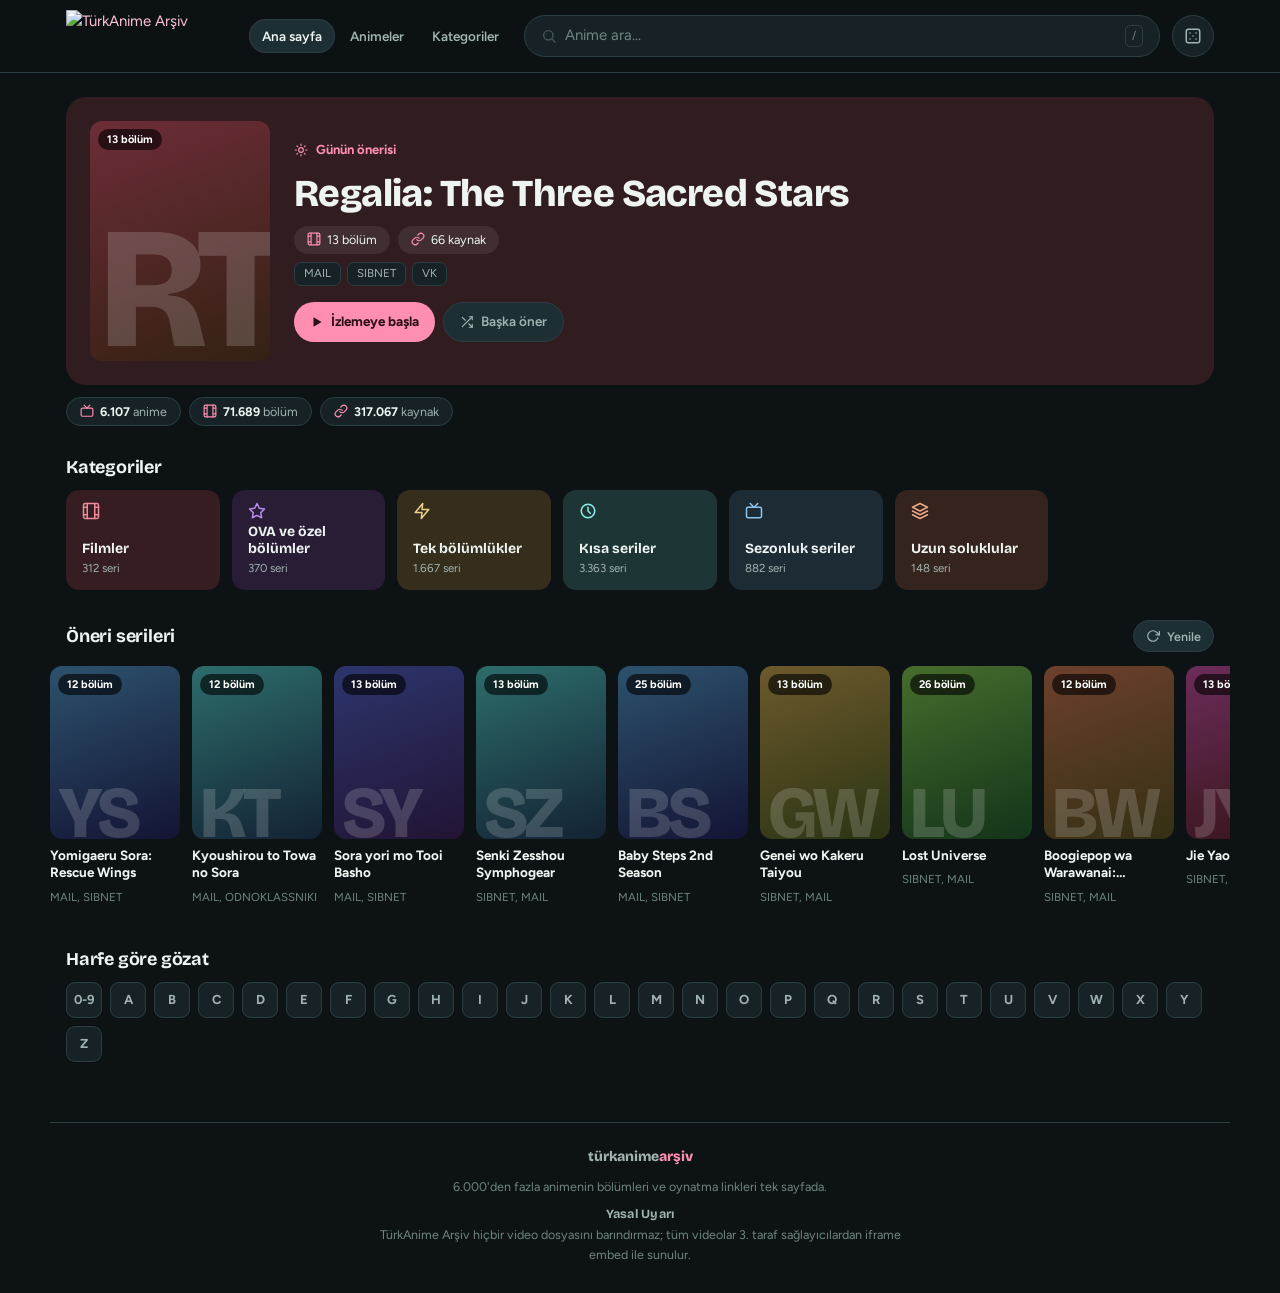
==== commit bfa9093e: "b/: iki bozuk VK linki duzeltildi + INDEX sayaci b/ ile hizalandi - sen-to-chihiro-no-kamikakushi: "" ====
--- a/search.html
+++ b/search.html
@@ -629,7 +629,7 @@
 <script id="index-data">
 "use strict";
 /* ---------- index: turkanime_b_uret.py buraya gömer ---------- */
-window.INDEX = /*INDEX_START*/[["0-saiji-start-dash-monogatari","0-saiji Start Dash Monogatari",12,28,0,["MAIL","MP4UPLOAD","UQLOAD","VOE"]],["0-saiji-start-dash-monogatari-season-2","0-saiji Start Dash Monogatari Season 2",12,27,0,["MAIL","MP4UPLOAD","UQLOAD"]],["009-1","009-1",12,55,0,["SIBNET","MAIL","VK","ODNOKLASSNIKI"]],["009-1-r-b","009-1: R&B",1,2,0,["SIBNET"]],["009-re-cyborg","009 Re:Cyborg",1,5,0,["MAIL","ODNOKLASSNIKI","SIBNET","VK"]],["07-ghost","07-Ghost",25,150,0,["MAIL","VK","ODNOKLASSNIKI","SIBNET"]],["1-2-paradise","1+2=Paradise",2,6,0,["SIBNET","UQLOAD","MAIL","VOE"]],["1-gatsu-ni-wa-christmas","1-gatsu ni wa Christmas",1,5,0,["MAIL","SIBNET"]],["100-man-no-inochi-no-ue-ni-ore-wa-tatteiru","100-man no Inochi no Ue ni Ore wa Tatteiru",12,65,0,["MAIL","SIBNET","ODNOKLASSNIKI","GDRIVE"]],["100-man-no-inochi-no-ue-ni-ore-wa-tatteiru-2nd-season","100-man no Inochi no Ue ni Ore wa Tatteiru 2nd Season",12,114,0,["MAIL","SIBNET","ODNOKLASSNIKI","DAILYMOTION"]],["11-nin-iru","11-nin Iru!",1,3,0,["VK","MAIL"]],["11eyes","11eyes",12,37,0,["SIBNET","UQLOAD"]],["12-sai-chicchana-mune-no-tokimeki","12-sai.: Chicchana Mune no Tokimeki",12,30,0,["SIBNET","MAIL","ODNOKLASSNIKI"]],["12-sai-chicchana-mune-no-tokimeki-2nd-season","12-sai.: Chicchana Mune no Tokimeki 2nd Season",12,40,0,["SIBNET","MAIL","GDRIVE"]],["16bit-sensation-another-layer","16bit Sensation: Another Layer",13,13,0,["GDRIVE"]],["180-byou-de-kimi-no-mimi-wo-shiawase-ni-dekiru-ka","180 Byou de Kimi no Mimi wo Shiawase ni Dekiru ka?",12,8,0,["ODNOKLASSNIKI","SIBNET","MAIL"]],["18if","18if",13,53,0,["MAIL","SIBNET","VK"]],["2-43-seiin-koukou-danshi-volley-bu","2.43: Seiin Koukou Danshi Volley-bu",12,171,0,["MAIL","ODNOKLASSNIKI","SIBNET","DAILYMOTION"]],["2-5-jigen-no-ririsa","2.5-jigen no Ririsa",24,38,0,["MAIL","UQLOAD","MP4UPLOAD","VOE"]],["22-7","22/7",12,59,0,["SIBNET","GDRIVE","MAIL"]],["2200-nen-neko-no-kuni-nippon","2200-nen Neko no Kuni Nippon",12,29,0,["MAIL","MP4UPLOAD","UQLOAD"]],["29-sai-dokushin-chuuken-boukensha-no-nichijou","29-sai Dokushin Chuuken Boukensha no Nichijou",12,27,0,["MAIL","MP4UPLOAD","VOE","DOODSTREAM"]],["3-gatsu-no-lion","3-gatsu no Lion",22,45,0,["SIBNET","MAIL","UQLOAD","VK"]],["3-gatsu-no-lion-2nd-season","3-gatsu no Lion 2nd Season",22,36,0,["SIBNET","GDRIVE","VK","YADISK"]],["3-nen-z-gumi-ginpachi-sensei","3-nen Z-gumi Ginpachi-sensei",12,37,0,["GDRIVE","MAIL","UQLOAD","MP4UPLOAD"]],["30-sai-no-hoken-taiiku","30-sai no Hoken Taiiku",12,59,0,["MAIL","ODNOKLASSNIKI","SIBNET","DAILYMOTION"]],["3d-kanojo-real-girl","3D Kanojo: Real Girl",12,35,0,["SIBNET","ODNOKLASSNIKI","MAIL"]],["3d-kanojo-real-girl-2nd-season","3D Kanojo: Real Girl 2nd Season",12,27,0,["SIBNET","MAIL","ODNOKLASSNIKI","GDRIVE"]],["3x3-eyes","3x3 Eyes",4,24,0,["MAIL","OK.RU","SIBNET","VK"]],["3x3-eyes-seima-densetsu","3x3 Eyes: Seima Densetsu",3,6,0,["MAIL"]],["5-toubun-no-hanayome","5-toubun no Hanayome",12,131,0,["SIBNET","MAIL","ODNOKLASSNIKI","GDRIVE"]],["5-toubun-no-hanayome-2nd-season","5-toubun no Hanayome 2nd Season",12,78,0,["SIBNET","MAIL","GDRIVE","ODNOKLASSNIKI"]],["5-toubun-no-hanayome-4","5-toubun no Hanayome 4",4,20,0,["DOODSTREAM","HDVID","MP4UPLOAD","UQLOAD"]],["5-toubun-no-hanayome-movie","5-toubun no Hanayome Movie",1,5,0,["GDRIVE","MAIL","ODNOKLASSNIKI","UQLOAD"]],["7-seeds","7 Seeds",12,68,0,["MAIL","SIBNET","GDRIVE","ODNOKLASSNIKI"]],["7-seeds-2nd-season","7 Seeds 2nd Season",12,28,0,["MAIL","SIBNET"]],["86","86",11,78,0,["SIBNET","GDRIVE","UQLOAD","MP4UPLOAD"]],["86-2nd-season","86 2nd Season",12,44,0,["SIBNET","GDRIVE","UQLOAD","MP4UPLOAD"]],["86-part-2-recaps","86 Part 2 Recaps",1,4,0,["SIBNET","ODNOKLASSNIKI"]],["86-special-edition-senya-ni-akaku-hinageshi-no-saku","86 Special Edition: Senya ni Akaku Hinageshi no Saku",1,2,0,["GDRIVE","SIBNET"]],["91-days","91 Days",12,261,0,["MAIL","ODNOKLASSNIKI","SIBNET","VK"]],["91-days-mijikai-rousoku","91 Days: Mijikai Rousoku",1,19,0,["MAIL","ODNOKLASSNIKI","SIBNET","VK"]],["91-days-special","91 Days Special",1,12,0,["MAIL","SIBNET","ODNOKLASSNIKI"]],["a-channel","A-Channel",12,27,0,["SIBNET","VK"]],["a-channel-a-channel","A-Channel: +A-Channel",11,68,0,["SIBNET","MAIL","ODNOKLASSNIKI","VK"]],["a-channel-smile","A-Channel+smile",2,9,0,["SIBNET","MAIL","ODNOKLASSNIKI","VK"]],["a-girl","A-Girl",1,2,0,["MAIL","SIBNET"]],["a-i-c-o-incarnation","A.I.C.O.: Incarnation",12,13,0,["SIBNET","MAIL","ODNOKLASSNIKI","UQLOAD"]],["a-kite","A Kite",0,0,0,[]],["a-ko-the-versus","A-Ko The Versus",2,4,0,["ODNOKLASSNIKI","SIBNET"]],["a-rank-party-wo-ridatsu-shita-ore-wa-moto-oshiego-tachi-to-meikyuu-shinbu-wo-mezasu","A-Rank Party wo Ridatsu shita Ore wa, Moto Oshiego-tachi to Meikyuu Shinbu wo Mezasu.",24,38,0,["MAIL","UQLOAD","GDRIVE","VIDEA"]],["a3-season-spring-summer","A3! Season Spring & Summer",7,49,0,["SIBNET","ODNOKLASSNIKI","MAIL","CYBERFILE"]],["aa-megami-sama","Aa! Megami-sama!",5,6,0,["SIBNET"]],["aa-megami-sama-2011","Aa! Megami-sama! (2011)",2,3,0,["SIBNET"]],["aa-megami-sama-sorezore-no-tsubasa","Aa! Megami-sama!: Sorezore no Tsubasa",22,69,0,["MAIL","ODNOKLASSNIKI","SIBNET","DAILYMOTION"]],["aa-megami-sama-tatakau-tsubasa","Aa! Megami-sama!: Tatakau Tsubasa",2,6,0,["MAIL","ODNOKLASSNIKI","SIBNET"]],["aa-megami-sama-tv","Aa! Megami-sama! (TV)",24,89,0,["SIBNET","MAIL","UQLOAD"]],["aa-megami-sama-tv-specials","Aa! Megami-sama! (TV) Specials",2,8,0,["MAIL","SIBNET"]],["aachi-wa-ssipak","Aachi wa Ssipak",1,1,0,["MAIL"]],["abarenbou-rikishi-matsutarou","Abarenbou Rikishi!! Matsutarou",23,77,0,["SIBNET","MAIL","ODNOKLASSNIKI","VK"]],["abashiri-ikka","Abashiri Ikka",1,7,0,["MAIL","SIBNET","VK"]],["abenobashi-mahou-shoutengai","Abenobashi Mahou☆Shoutengai",13,39,0,["MAIL","ODNOKLASSNIKI","SIBNET"]],["absolute-duo","Absolute Duo",12,142,0,["ODNOKLASSNIKI","MAIL","SIBNET","VK"]],["acca-13-ku-kansatsu-ka","ACCA: 13-ku Kansatsu-ka",12,69,0,["SIBNET","GDRIVE","MAIL","ODNOKLASSNIKI"]],["acca-13-ku-kansatsu-ka-specials","ACCA: 13-ku Kansatsu-ka Specials",6,8,0,["MAIL","SIBNET"]],["accel-world","Accel World",24,74,0,["SIBNET","UQLOAD"]],["accel-world-acchel-world","Accel World: Acchel World.",8,32,0,["MAIL","SIBNET","ODNOKLASSNIKI"]],["accel-world-ex","Accel World EX",2,6,0,["SIBNET","MAIL"]],["accel-world-infinite-burst","Accel World: Infinite∞Burst",1,0,0,[]],["acchi-kocchi-tv","Acchi Kocchi (TV)",12,93,0,["SIBNET","MAIL","ODNOKLASSNIKI"]],["acchi-kocchi-tv-place-princess","Acchi Kocchi (TV): Place=Princess",1,9,0,["MAIL","SIBNET","VK"]],["ace-wo-nerae","Ace wo Nerae!",4,12,0,["SIBNET","MAIL"]],["ace-wo-nerae-1979","Ace wo Nerae! (1979)",1,2,0,["MAIL","SIBNET"]],["acro-trip","Acro Trip",12,28,0,["MAIL","MP4UPLOAD","UQLOAD"]],["action-heroine-cheer-fruits","Action Heroine Cheer Fruits",9,36,0,["SIBNET","ODNOKLASSNIKI","GDRIVE","MAIL"]],["active-raid-kidou-kyoushuushitsu-dai-hachi-gakari","Active Raid: Kidou Kyoushuushitsu Dai Hachi Gakari",12,48,0,["SIBNET","VK"]],["active-raid-kidou-kyoushuushitsu-dai-hachi-gakari-2nd","Active Raid: Kidou Kyoushuushitsu Dai Hachi Gakari 2nd",12,61,0,["SIBNET","ODNOKLASSNIKI","VK","MAIL"]],["actors-songs-connection","Actors: Songs Connection",12,70,0,["MAIL","ODNOKLASSNIKI","SIBNET"]],["ad-police","AD Police",3,8,0,["SIBNET"]],["adachi-ga-hara","Adachi-ga Hara",1,4,0,["MAIL","SIBNET","VK"]],["adachi-to-shimamura","Adachi to Shimamura",12,100,0,["SIBNET","MAIL","ODNOKLASSNIKI","GDRIVE"]],["afro-samurai","Afro Samurai",5,25,0,["MAIL","ODNOKLASSNIKI"]],["afro-samurai-resurrection","Afro Samurai: Resurrection",1,6,0,["MAIL","ODNOKLASSNIKI","YADISK"]],["agatha-christie-no-meitantei-poirot-to-marple","Agatha Christie no Meitantei Poirot to Marple",39,135,0,["SIBNET","MAIL","ODNOKLASSNIKI"]],["aggressive-retsuko-ona","Aggressive Retsuko (ONA)",10,52,0,["MAIL","SIBNET"]],["aggressive-retsuko-ona-2nd-season","Aggressive Retsuko (ONA) 2nd Season",10,50,0,["MAIL","SIBNET"]],["aggressive-retsuko-ona-3rd-season","Aggressive Retsuko (ONA) 3rd Season",10,20,0,["MAIL","SIBNET"]],["aggressive-retsuko-ona-4th-season","Aggressive Retsuko (ONA) 4th Season",10,20,0,["MAIL","SIBNET"]],["aggressive-retsuko-ona-5th-season","Aggressive Retsuko (ONA) 5th Season",10,20,0,["MAIL","SIBNET"]],["aggressive-retsuko-we-wish-you-a-metal-christmas","Aggressive Retsuko: We Wish You a Metal Christmas",1,5,0,["MAIL","SIBNET"]],["aguu-tensai-ningyou","Aguu: Tensai Ningyou",4,14,0,["MAIL","SIBNET"]],["aharen-san-wa-hakarenai","Aharen-san wa Hakarenai",12,100,0,["SIBNET","GDRIVE","MAIL","VIDEA"]],["aharen-san-wa-hakarenai-season-2","Aharen-san wa Hakarenai Season 2",12,18,0,["SIBNET","GDRIVE","MAIL","ODNOKLASSNIKI"]],["ahiru-no-sora","Ahiru no Sora",50,152,0,["SIBNET","GDRIVE","UQLOAD","VIDEA"]],["aho-girl","Aho Girl",12,89,0,["SIBNET","MAIL","UQLOAD","VK"]],["ai-city","Ai City",1,1,0,["MAIL"]],["ai-mai-moe-can-change","Ai Mai! Moe Can Change!",1,2,0,["MAIL","SIBNET"]],["ai-monogatari-9-love-stories","Ai Monogatari: 9 Love Stories",2,10,0,["MAIL","SIBNET","VK"]],["ai-no-idenshi","AI no Idenshi",12,18,0,["SIBNET","MP4UPLOAD"]],["ai-no-kusabi","Ai no Kusabi",2,11,0,["SIBNET","MAIL","UQLOAD"]],["ai-no-kusabi-2012","Ai no Kusabi (2012)",4,19,0,["SIBNET","MAIL","UQLOAD"]],["ai-no-utagoe-wo-kikasete","Ai no Utagoe wo Kikasete",1,2,0,["MAIL","UQLOAD"]],["ai-tenchi-muyou","Ai Tenchi Muyou!",50,205,0,["MAIL","VK","SIBNET","ODNOKLASSNIKI"]],["ai-yori-aoshi","Ai Yori Aoshi",24,138,0,["SIBNET","MAIL","ODNOKLASSNIKI"]],["ai-yori-aoshi-enishi","Ai Yori Aoshi: Enishi",12,65,0,["MAIL","SIBNET","ODNOKLASSNIKI"]],["ai-yori-aoshi-enishi-miyuki-special","Ai Yori Aoshi: Enishi - Miyuki Special",1,6,0,["SIBNET","MAIL","ODNOKLASSNIKI"]],["aika","AIKa",7,8,0,["SIBNET","UQLOAD"]],["aika-zero","AIKa Zero",3,4,0,["SIBNET","UQLOAD"]],["aikatsu","Aikatsu!",51,207,0,["MAIL","SIBNET","VK","DAILYMOTION"]],["aikatsu-stars","Aikatsu Stars!",19,84,0,["SIBNET","MAIL","VK"]],["air","Air",12,59,0,["SIBNET","MAIL"]],["air-gear","Air Gear",25,155,0,["MAIL","SIBNET","ODNOKLASSNIKI","VK"]],["air-gear-kuro-no-hane-to-nemuri-no-mori-break-on-the-sky","Air Gear: Kuro no Hane to Nemuri no Mori - Break on the Sky",3,13,0,["MAIL","SIBNET","VK"]],["air-gear-special","Air Gear Special",1,6,0,["MAIL","ODNOKLASSNIKI","SIBNET","VK"]],["air-movie","Air Movie",1,5,0,["MAIL","SIBNET","ODNOKLASSNIKI"]],["air-recap","Air Recap",1,5,0,["SIBNET","MAIL"]],["aishen-qiaokeli-ing","Aishen Qiaokeli-ing...",15,60,0,["MAIL","SIBNET","VK","UQLOAD"]],["aishen-qiaokeli-ing-2nd-season","Aishen Qiaokeli-ing... 2nd Season",15,35,0,["SIBNET","ODNOKLASSNIKI","MAIL","MEGA"]],["aishiteru-game-wo-owarasetai","Aishiteru Game wo Owarasetai",12,26,0,["SIBNET","HDVID","OK.RU","MP4UPLOAD"]],["aishiteruze-baby","Aishiteruze Baby★★",26,26,0,["SIBNET"]],["aiura","Aiura",12,65,0,["MAIL","SIBNET","ODNOKLASSNIKI"]],["ajin","Ajin",13,80,0,["SIBNET","VK"]],["ajin-2nd-season","Ajin 2nd Season",13,36,0,["SIBNET","MAIL","ODNOKLASSNIKI","VK"]],["ajin-2nd-season-ova","Ajin 2nd Season OVA",1,1,0,["SIBNET"]],["ajin-ova","Ajin OVA",2,4,0,["SIBNET"]],["ajin-part-1-shoudou","Ajin Part 1: Shoudou",1,2,0,["MAIL","SIBNET"]],["akachan-to-boku","Akachan to Boku",35,165,0,["SIBNET","MAIL","ODNOKLASSNIKI","VK"]],["akagami-no-shirayuki-hime","Akagami no Shirayuki-hime",12,142,0,["SIBNET","MAIL","ODNOKLASSNIKI","VK"]],["akagami-no-shirayuki-hime-2nd-season","Akagami no Shirayuki-hime 2nd Season",12,144,0,["SIBNET","MAIL","VK","ODNOKLASSNIKI"]],["akagami-no-shirayuki-hime-nandemonai-takaramono-kono-page","Akagami no Shirayuki-hime: Nandemonai Takaramono, Kono Page",1,3,0,["SIBNET","MAIL"]],["akage-no-anne","Akage no Anne",50,50,0,["SIBNET"]],["akai-hayate","Akai Hayate",4,14,0,["MAIL","SIBNET"]],["akame-ga-kill","Akame ga Kill!",24,235,0,["SIBNET","MP4UPLOAD","GDRIVE","UQLOAD"]],["akame-ga-kill-theater","Akame ga Kill! Theater",24,93,0,["SIBNET","MAIL","VK","ODNOKLASSNIKI"]],["akane-banashi","Akane-banashi",12,20,0,["MP4UPLOAD","SIBNET","MAIL","UQLOAD"]],["akaneiro-ni-somaru-saka","Akaneiro ni Somaru Saka",12,43,0,["SIBNET","MAIL","UQLOAD"]],["akaneiro-ni-somaru-saka-hardcore","Akaneiro ni Somaru Saka: Hardcore",1,4,0,["SIBNET","UQLOAD","VK"]],["akanesasu-shoujo","Akanesasu Shoujo",12,38,0,["MAIL","SIBNET","ODNOKLASSNIKI"]],["akatsuki-no-yona","Akatsuki no Yona",25,106,0,["SIBNET","VIDEA","VK","DAILYMOTION"]],["akatsuki-no-yona-ova","Akatsuki no Yona OVA",3,8,0,["SIBNET","MAIL","VK"]],["akb0048","AKB0048",13,52,0,["MAIL","SIBNET","ODNOKLASSNIKI"]],["akebi-chan-no-sailor-fuku","Akebi-chan no Sailor-fuku",12,34,0,["SIBNET","UQLOAD"]],["aki-no-kanade","Aki no Kanade",1,3,0,["MAIL"]],["aki-sora","Aki-Sora",1,6,0,["SIBNET","MAIL","MEGA","MP4UPLOAD"]],["aki-sora-yume-no-naka","Aki-Sora: Yume no Naka",2,12,0,["SIBNET","MAIL","MP4UPLOAD","UQLOAD"]],["akiba-meido-sensou","Akiba Meido Sensou",12,25,0,["SIBNET","GDRIVE","OK.RU"]],["akiba-s-trip-the-animation","Akiba's Trip The Animation",13,100,0,["MAIL","VK","SIBNET","MEGA"]],["akikan","Akikan!",12,30,0,["SIBNET","MAIL","UQLOAD"]],["akira","Akira",1,2,0,["MAIL","SIBNET"]],["akkun-to-kanojo","Akkun to Kanojo",25,263,0,["ODNOKLASSNIKI","SIBNET","GDRIVE","MAIL"]],["aku-no-hana","Aku no Hana",13,53,0,["SIBNET","VK"]],["akudama-drive","Akudama Drive",12,101,0,["SIBNET","MAIL","DAILYMOTION","UQLOAD"]],["akuemon","Akuemon",1,4,0,["SIBNET","VK"]],["akujiki-reijou-to-kyouketsu-koushaku","Akujiki Reijou to Kyouketsu Koushaku",12,39,0,["GDRIVE","MAIL","UQLOAD","MP4UPLOAD"]],["akuma-kun","Akuma-kun",0,0,0,[]],["akuma-kun-ona","Akuma-kun (ONA)",12,19,0,["SIBNET","MAIL"]],["akuma-no-riddle","Akuma no Riddle",12,142,0,["SIBNET","MAIL","ODNOKLASSNIKI","VK"]],["akuma-no-riddle-shousha-wa-dare-nukiuchi-test","Akuma no Riddle: Shousha wa Dare? Nukiuchi Test",1,8,0,["MAIL","SIBNET","ODNOKLASSNIKI"]],["akuyaku-reijou-nano-de-last-boss-wo-kattemimashita","Akuyaku Reijou nano de Last Boss wo Kattemimashita",12,18,0,["SIBNET","GDRIVE","ODNOKLASSNIKI","OK.RU"]],["akuyaku-reijou-tensei-ojisan","Akuyaku Reijou Tensei Ojisan",12,13,0,["MAIL","DOODSTREAM","VOE"]],["akuyaku-reijou-wa-ringoku-no-outaishi-ni-dekiai-sareru","Akuyaku Reijou wa Ringoku no Outaishi ni Dekiai sareru",12,32,0,["MAIL","UQLOAD","MP4UPLOAD","GDRIVE"]],["aldnoah-zero","Aldnoah.Zero",12,75,0,["SIBNET","MAIL"]],["aldnoah-zero-2nd-season","Aldnoah.Zero 2nd Season",12,51,0,["SIBNET","VK"]],["alexander-senki","Alexander Senki",13,26,0,["MAIL","SIBNET"]],["alice-gear-aegis-doki-actress-darake-no-mermaid-grand-prix","Alice Gear Aegis: Doki! Actress Darake no Mermaid Grand Prix♥",1,1,0,["MAIL"]],["alice-in-deadly-school","Alice in Deadly School",1,4,0,["MAIL","ODNOKLASSNIKI","SIBNET","VK"]],["alice-or-alice-siscon-niisan-to-futago-no-imouto","Alice or Alice: Siscon Niisan to Futago no Imouto",12,151,0,["SIBNET","ODNOKLASSNIKI","MAIL","GDRIVE"]],["alice-to-therese-no-maboroshi-koujou","Alice to Therese no Maboroshi Koujou",1,1,0,["UQLOAD"]],["alice-to-zouroku","Alice to Zouroku",13,47,0,["SIBNET","GDRIVE","MAIL","ODNOKLASSNIKI"]],["alien-9","Alien 9",4,20,0,["MAIL","SIBNET","VK"]],["all-out","All Out!!",25,194,0,["MAIL","ODNOKLASSNIKI","SIBNET","VK"]],["allison-to-lillia","Allison to Lillia",26,136,0,["SIBNET","MAIL","VK","ODNOKLASSNIKI"]],["alma-chan-wa-kazoku-ni-naritai","Alma-chan wa Kazoku ni Naritai",11,23,0,["MAIL","GDRIVE","UQLOAD","MP4UPLOAD"]],["alps-no-shoujo-heidi","Alps no Shoujo Heidi",52,206,0,["SIBNET","VK","MAIL"]],["altered-carbon-resleeved","Altered Carbon: Resleeved",1,1,0,["MAIL"]],["amaama-to-inazuma","Amaama to Inazuma",12,152,0,["MAIL","VK","ODNOKLASSNIKI","SIBNET"]],["amaenaide-yo","Amaenaide yo!!",12,27,0,["SIBNET","MAIL","ODNOKLASSNIKI"]],["amaenaide-yo-katsu","Amaenaide yo!! Katsu!!",12,15,0,["SIBNET","UQLOAD"]],["amaenaide-yo-katsu-damasarenaide-yo","Amaenaide yo!! Katsu!!: Damasarenaide yo!!",1,9,0,["SIBNET","MAIL","UQLOAD","VK"]],["amaenaide-yo-yasumanaide-yo","Amaenaide yo!!: Yasumanaide yo!!",1,2,0,["MAIL","SIBNET"]],["amagami-san-chi-no-enmusubi","Amagami-san Chi no Enmusubi",24,27,0,["SIBNET","GDRIVE"]],["amagami-ss","Amagami SS",25,161,0,["MAIL","ODNOKLASSNIKI","SIBNET","VK"]],["amagami-ss-ova","Amagami SS OVA",1,7,0,["MAIL","ODNOKLASSNIKI","SIBNET"]],["amagami-ss-plus","Amagami SS+ Plus",13,63,0,["SIBNET","ODNOKLASSNIKI","MAIL"]],["amagami-ss-plus-extra-episode-plus","Amagami SS+ Plus: Extra Episode+ Plus",5,25,0,["MAIL","SIBNET","ODNOKLASSNIKI"]],["amagi-brilliant-park","Amagi Brilliant Park",13,145,0,["VK","SIBNET","ODNOKLASSNIKI","MAIL"]],["amagi-brilliant-park-nonbirishiteiru-hima-ga-nai","Amagi Brilliant Park: Nonbirishiteiru Hima ga Nai!",1,6,0,["ODNOKLASSNIKI","SIBNET","MAIL","VK"]],["amagi-brilliant-park-wakuwaku-mini-theater-rakugaki-backstage","Amagi Brilliant Park: Wakuwaku Mini Theater - Rakugaki Backstage",7,32,0,["SIBNET","MAIL","ODNOKLASSNIKI","VK"]],["amanchu","Amanchu!",12,50,0,["SIBNET","MAIL","VK","ODNOKLASSNIKI"]],["amanchu-advance","Amanchu! Advance",12,38,0,["SIBNET","MAIL","DAILYMOTION"]],["amanchu-yakusoku-no-natsu-to-atarashii-omoide-no-koto","Amanchu!: Yakusoku no Natsu to Atarashii Omoide no Koto",1,3,0,["MAIL","SIBNET"]],["amatsuki","Amatsuki",13,25,0,["SIBNET","MAIL"]],["ame-iro-cocoa","Ame-iro Cocoa",12,55,0,["SIBNET","ODNOKLASSNIKI","MAIL","VK"]],["ame-iro-cocoa-in-hawaii","Ame-iro Cocoa in Hawaii",12,51,0,["SIBNET","VK","ODNOKLASSNIKI","MAIL"]],["ame-iro-cocoa-rainy-color-e-youkoso","Ame-iro Cocoa: Rainy Color e Youkoso!",12,51,0,["MAIL","SIBNET","VK","ODNOKLASSNIKI"]],["ame-iro-cocoa-series-ame-con","Ame-iro Cocoa Series: Ame-con!!",12,32,0,["MAIL","SIBNET","ODNOKLASSNIKI"]],["ame-iro-cocoa-side-g","Ame-iro Cocoa: Side G",12,35,0,["MAIL","ODNOKLASSNIKI"]],["ame-to-kimi-to","Ame to Kimi to",12,33,0,["SIBNET","MAIL","MP4UPLOAD","UQLOAD"]],["ame-to-shoujo-to-watashi-no-tegami","Ame to Shoujo to Watashi no Tegami",1,5,0,["MAIL","ODNOKLASSNIKI","SIBNET","VK"]],["ame-wo-tsugeru-hyouryuu-danchi","Ame wo Tsugeru Hyouryuu Danchi",1,4,0,["MAIL","ODNOKLASSNIKI","SIBNET"]],["amefuri-kozou","Amefuri Kozou",1,5,0,["SIBNET","MAIL","VK"]],["ameku-takao-no-suiri-karte","Ameku Takao no Suiri Karte",12,45,0,["SIBNET","GDRIVE","MP4UPLOAD"]],["amnesia","Amnesia",12,82,0,["MAIL","ODNOKLASSNIKI","VK","SIBNET"]],["amnesia-ova","Amnesia OVA",1,5,0,["MAIL","SIBNET","VK"]],["amon-devilman-mokushiroku","Amon: Devilman Mokushiroku",1,4,0,["SIBNET","MAIL","UQLOAD"]],["amon-saga","Amon Saga",1,7,0,["MAIL","SIBNET","GDRIVE","ODNOKLASSNIKI"]],["android-wa-keiken-ninzuu-ni-hairimasu-ka","Android wa Keiken Ninzuu ni Hairimasu ka??",8,0,0,[]],["android-wa-keiken-ninzuu-ni-hairimasu-ka-special","Android wa Keiken Ninzuu ni Hairimasu ka?? Special",0,0,0,[]],["ane-log-moyako-neesan-no-tomaranai-monologue","Ane Log: Moyako Neesan no Tomaranai Monologue",3,12,0,["SIBNET","MAIL","UQLOAD","ODNOKLASSNIKI"]],["ange-vierge","Ange Vierge",12,111,0,["ODNOKLASSNIKI","SIBNET","MAIL","VK"]],["angel-beats","Angel Beats!",13,37,0,["SIBNET","UQLOAD","MP4UPLOAD","ODNOKLASSNIKI"]],["angel-beats-specials","Angel Beats! Specials",1,2,0,["SIBNET"]],["angel-cop","Angel Cop",0,0,0,[]],["angel-densetsu","Angel Densetsu",1,5,0,["MAIL","SIBNET"]],["angel-heart","Angel Heart",50,226,0,["SIBNET","MAIL","ODNOKLASSNIKI","VK"]],["angel-s-feather","Angel's Feather",2,8,0,["SIBNET","ODNOKLASSNIKI"]],["angelique","Angelique",3,12,0,["MAIL","SIBNET"]],["angolmois-genkou-kassenki","Angolmois: Genkou Kassenki",12,57,0,["SIBNET","MAIL","ODNOKLASSNIKI","GDRIVE"]],["ani-ni-tsukeru-kusuri-wa-nai","Ani ni Tsukeru Kusuri wa Nai!",12,48,0,["MAIL","SIBNET"]],["ani-ni-tsukeru-kusuri-wa-nai-2","Ani ni Tsukeru Kusuri wa Nai! 2",24,103,0,["SIBNET","MAIL","ODNOKLASSNIKI","GDRIVE"]],["ani-ni-tsukeru-kusuri-wa-nai-3","Ani ni Tsukeru Kusuri wa Nai! 3",12,36,0,["MAIL","SIBNET","MEGA","ODNOKLASSNIKI"]],["ani-ni-tsukeru-kusuri-wa-nai-4","Ani ni Tsukeru Kusuri wa Nai! 4",12,76,0,["SIBNET","MAIL","GDRIVE","ODNOKLASSNIKI"]],["ani-ni-tsukeru-kusuri-wa-nai-5","Ani ni Tsukeru Kusuri wa Nai! 5",12,36,0,["GDRIVE","MAIL","ODNOKLASSNIKI"]],["anila-to-cocora","Anila to Cocora",13,36,0,["MAIL","MP4UPLOAD","UQLOAD"]],["anima-yell","Anima Yell!",12,60,0,["SIBNET","GDRIVE","ODNOKLASSNIKI","MAIL"]],["animation-kapibara-san","Animation Kapibara-san",9,39,0,["SIBNET","MAIL","ODNOKLASSNIKI","VIDEA"]],["anime-tenchou","Anime Tenchou",1,4,0,["MAIL","SIBNET"]],["animegataris","Animegataris",12,66,0,["SIBNET","MAIL","ODNOKLASSNIKI","VK"]],["anitore-ex","Anitore! EX",12,44,0,["SIBNET","ODNOKLASSNIKI","MAIL"]],["anne-happy","Anne Happy♪",12,52,0,["SIBNET","VK","MAIL","ODNOKLASSNIKI"]],["anne-no-nikki","Anne no Nikki",1,2,0,["MAIL","SIBNET"]],["anne-shirley","Anne Shirley",24,32,0,["SIBNET","GDRIVE","MP4UPLOAD","MAIL"]],["ano-hi-mita-hana-no-namae-wo-bokutachi-wa-mada-shiranai","Ano Hi Mita Hana no Namae wo Bokutachi wa Mada Shiranai.",11,32,0,["SIBNET","VK","MP4UPLOAD"]],["ano-hi-mita-hana-no-namae-wo-bokutachi-wa-mada-shiranai-menma-e-no-tegami","Ano Hi Mita Hana no Namae wo Bokutachi wa Mada Shiranai.: Menma e no Tegami",1,2,0,["MAIL","SIBNET"]],["ano-hi-mita-hana-no-namae-wo-bokutachi-wa-mada-shiranai-movie","Ano Hi Mita Hana no Namae wo Bokutachi wa Mada Shiranai. Movie",1,4,0,["MAIL","SIBNET"]],["ano-hi-no-kanojo-tachi","Ano Hi no Kanojo-tachi",8,25,0,["MAIL","SIBNET","ODNOKLASSNIKI"]],["ano-ko-ni-1000","Ano Ko ni 1000%",1,5,0,["MAIL","SIBNET","GDRIVE"]],["ano-natsu-de-matteru","Ano Natsu de Matteru",12,59,0,["SIBNET","MAIL","ODNOKLASSNIKI","VK"]],["ano-natsu-de-matteru-bokutachi-wa-koukou-saigo-no-natsu-wo-sugoshinagara-ano-natsu-de-matteiru","Ano Natsu de Matteru: Bokutachi wa Koukou Saigo no Natsu wo Sugoshinagara, Ano Natsu de Matteiru.",1,6,0,["MAIL","ODNOKLASSNIKI","SIBNET","VK"]],["another","Another",12,138,0,["SIBNET","MAIL","ODNOKLASSNIKI","VK"]],["another-the-other-inga","Another: The Other - Inga",1,5,0,["MAIL","MP4UPLOAD","ODNOKLASSNIKI","SIBNET"]],["another-world","Another World",3,15,0,["SIBNET","MAIL","GDRIVE","ODNOKLASSNIKI"]],["ansatsu-kyoushitsu","Ansatsu Kyoushitsu",1,8,0,["SIBNET","MAIL","VK","ODNOKLASSNIKI"]],["ansatsu-kyoushitsu-2nd-season-kagaijugyou-hen","Ansatsu Kyoushitsu 2nd Season: Kagaijugyou-hen",1,4,0,["DAILYMOTION","GDRIVE","ODNOKLASSNIKI","SIBNET"]],["ansatsu-kyoushitsu-365-nichi-no-jikan","Ansatsu Kyoushitsu: 365-nichi no Jikan",1,4,0,["MAIL","ODNOKLASSNIKI","SIBNET"]],["ansatsu-kyoushitsu-deai-no-jikan","Ansatsu Kyoushitsu: Deai no Jikan",1,6,0,["MAIL","SIBNET","ODNOKLASSNIKI","VK"]],["ansatsu-kyoushitsu-movie-minna-no-jikan","Ansatsu Kyoushitsu Movie: Minna no Jikan",1,2,0,["HDVID","VOE"]],["ansatsu-kyoushitsu-tv","Ansatsu Kyoushitsu (TV)",22,180,0,["MAIL","SIBNET","ODNOKLASSNIKI","MP4UPLOAD"]],["ansatsu-kyoushitsu-tv-2nd-season","Ansatsu Kyoushitsu (TV) 2nd Season",25,52,0,["MAIL","SIBNET","VK","UQLOAD"]],["ansatsusha-de-aru-ore-no-status-ga-yuusha-yori-mo-akiraka-ni-tsuyoi-no-da-ga","Ansatsusha de Aru Ore no Status ga Yuusha yori mo Akiraka ni Tsuyoi no da ga",12,68,0,["GDRIVE","MAIL","SIBNET","UQLOAD"]],["ao-ashi","Ao Ashi",24,185,0,["SIBNET","MAIL","ODNOKLASSNIKI","GDRIVE"]],["ao-haru-ride","Ao Haru Ride",12,315,0,["SIBNET","MAIL","ODNOKLASSNIKI","VK"]],["ao-haru-ride-ova","Ao Haru Ride OVA",2,23,0,["MAIL","ODNOKLASSNIKI","SIBNET","VK"]],["ao-no-6-gou","Ao no 6-gou",4,17,0,["SIBNET","MAIL"]],["ao-no-exorcist","Ao no Exorcist",25,86,0,["SIBNET","UQLOAD"]],["ao-no-exorcist-kuro-no-iede","Ao no Exorcist: Kuro no Iede",1,6,0,["SIBNET","MAIL","ODNOKLASSNIKI"]],["ao-no-exorcist-kyoto-fujouou-hen","Ao no Exorcist: Kyoto Fujouou-hen",12,114,0,["SIBNET","GDRIVE","VIDEA"]],["ao-no-exorcist-kyoto-fujouou-hen-ova","Ao no Exorcist: Kyoto Fujouou-hen OVA",2,10,0,["SIBNET","GDRIVE","MAIL"]],["ao-no-exorcist-movie","Ao no Exorcist Movie",1,2,0,["MAIL","ODNOKLASSNIKI"]],["ao-no-exorcist-shimane-illuminati-hen","Ao no Exorcist: Shimane Illuminati-hen",12,31,0,["SIBNET","CYBERFILE"]],["ao-no-exorcist-ura-ex","Ao no Exorcist: Ura Ex",10,87,0,["SIBNET","MAIL","VK","GDRIVE"]],["ao-no-exorcist-yosuga-hen","Ao no Exorcist: Yosuga-hen",12,34,0,["MAIL","MP4UPLOAD","UQLOAD","DOODSTREAM"]],["ao-no-exorcist-yuki-no-hate-hen","Ao no Exorcist: Yuki no Hate-hen",12,35,0,["SIBNET","GDRIVE","CYBERFILE"]],["ao-no-hako","Ao no Hako",25,156,0,["SIBNET","GDRIVE","MP4UPLOAD","MAIL"]],["ao-no-kanata-no-four-rhythm","Ao no Kanata no Four Rhythm",12,92,0,["SIBNET","VK","ODNOKLASSNIKI","MAIL"]],["ao-no-miburo","Ao no Miburo",24,48,0,["MAIL","GDRIVE","MP4UPLOAD","UQLOAD"]],["ao-no-miburo-serizawa-ansatsu-hen","Ao no Miburo: Serizawa Ansatsu-hen",14,32,0,["MAIL","GDRIVE","MP4UPLOAD"]],["ao-no-orchestra","Ao no Orchestra",24,117,0,["SIBNET","GDRIVE","ODNOKLASSNIKI","VK"]],["ao-no-orchestra-season-2","Ao no Orchestra Season 2",21,29,0,["MAIL","MP4UPLOAD","GDRIVE","UQLOAD"]],["ao-oni-the-animation","Ao Oni The Animation",13,65,0,["SIBNET","ODNOKLASSNIKI","MAIL","VK"]],["aoharu-x-kikanjuu","Aoharu x Kikanjuu",12,160,0,["SIBNET","ODNOKLASSNIKI","MAIL","VK"]],["aoharu-x-kikanjuu-kemono-tachi-no-senjou-da-na","Aoharu x Kikanjuu: Kemono-tachi no Senjou da na!",1,5,0,["MAIL","ODNOKLASSNIKI","SIBNET","VK"]],["aoi-bungaku-series","Aoi Bungaku Series",12,169,0,["ODNOKLASSNIKI","MAIL","SIBNET","VK"]],["aoi-hana","Aoi Hana",11,55,0,["SIBNET","MAIL","ODNOKLASSNIKI","VK"]],["aoi-sekai-no-chuushin-de","Aoi Sekai no Chuushin de",3,16,0,["SIBNET","ODNOKLASSNIKI","MAIL"]],["aoki-densetsu-shoot","Aoki Densetsu Shoot!",58,154,0,["MAIL","SIBNET"]],["aoki-densetsu-shoot-movie","Aoki Densetsu Shoot! (Movie)",1,3,0,["MAIL","SIBNET"]],["aoki-hagane-no-arpeggio-ars-nova","Aoki Hagane no Arpeggio: Ars Nova",12,48,0,["VK","MAIL","SIBNET"]],["aoki-hagane-no-arpeggio-ars-nova-cadenza","Aoki Hagane no Arpeggio: Ars Nova Cadenza",1,5,0,["MAIL","ODNOKLASSNIKI","VK"]],["aoki-hagane-no-arpeggio-ars-nova-dc","Aoki Hagane no Arpeggio: Ars Nova DC",1,4,0,["MAIL","ODNOKLASSNIKI"]],["aoki-honoo","Aoki Honoo",1,4,0,["MAIL","SIBNET"]],["apocalypse-hotel","Apocalypse Hotel",12,16,0,["SIBNET","GDRIVE","ODNOKLASSNIKI"]],["appare-ranman","Appare-Ranman!",13,70,0,["SIBNET","DAILYMOTION","MAIL","YADISK"]],["appleseed","Appleseed",1,4,0,["MAIL","ODNOKLASSNIKI","SIBNET"]],["appleseed-saga-ex-machina","Appleseed Saga Ex Machina",1,5,0,["ODNOKLASSNIKI","MAIL","SIBNET"]],["appleseed-xiii","Appleseed XIII",13,28,0,["SIBNET","MAIL","ODNOKLASSNIKI"]],["aquarion-evol","Aquarion Evol",25,189,0,["SIBNET","MAIL","ODNOKLASSNIKI","VK"]],["aquarion-logos","Aquarion Logos",26,110,0,["SIBNET","VK","MAIL","ODNOKLASSNIKI"]],["ar-tonelico-sekai-no-owari-de-utai-tsuzukeru-shoujo","Ar Tonelico: Sekai no Owari de Utai Tsuzukeru Shoujo",1,8,0,["MAIL","SIBNET","ODNOKLASSNIKI"]],["araburu-kisetsu-no-otome-domo-yo","Araburu Kisetsu no Otome-domo yo.",12,75,0,["SIBNET","MAIL","ODNOKLASSNIKI","GDRIVE"]],["arad-senki-slap-up-party","Arad Senki: Slap Up Party",26,92,0,["SIBNET","MAIL","VK","ODNOKLASSNIKI"]],["aragne-no-mushikago","Aragne no Mushikago",1,2,0,["MAIL","ODNOKLASSNIKI"]],["arakawa-under-the-bridge","Arakawa Under the Bridge",13,52,0,["MAIL","ODNOKLASSNIKI","SIBNET"]],["arakawa-under-the-bridge-x-bridge","Arakawa Under the Bridge x Bridge",13,63,0,["SIBNET","MAIL","ODNOKLASSNIKI","VK"]],["arashi-no-yoru-ni-himitsu-no-tomodachi","Arashi no Yoru ni: Himitsu no Tomodachi",26,153,0,["MAIL","SIBNET","ODNOKLASSNIKI","VK"]],["arata-kangatari","Arata Kangatari",12,30,0,["SIBNET","MAIL"]],["arata-naru-sekai-world-s-start-load-end","Arata naru Sekai: World's/Start/Load/End",1,4,0,["MAIL","SIBNET","VK"]],["arc-the-lad","Arc the Lad",26,121,0,["MAIL","SIBNET","ODNOKLASSNIKI"]],["arcade-gamer-fubuki","Arcade Gamer Fubuki",4,12,0,["MAIL","SIBNET","ODNOKLASSNIKI"]],["arcana-famiglia","Arcana Famiglia",12,53,0,["SIBNET","ODNOKLASSNIKI"]],["arcane","Arcane",9,62,0,["MAIL","SIBNET","ODNOKLASSNIKI"]],["arcane-season-2","Arcane: Season 2",9,14,0,["MAIL","ODNOKLASSNIKI"]],["area-88-tv","Area 88 (TV)",12,47,0,["SIBNET","MAIL","VK","ODNOKLASSNIKI"]],["area-no-kishi","Area no Kishi",37,215,0,["ODNOKLASSNIKI","SIBNET","MAIL","VK"]],["arete-hime","Arete Hime",1,1,0,["MAIL"]],["argento-soma","Argento Soma",25,143,0,["MAIL","SIBNET","VK","ODNOKLASSNIKI"]],["argonavis-from-bang-dream","Argonavis from BanG Dream!",13,50,0,["MAIL","SIBNET","ODNOKLASSNIKI","GDRIVE"]],["aria-the-animation","Aria The Animation",13,75,0,["SIBNET","MAIL","ODNOKLASSNIKI"]],["aria-the-avvenire","Aria The Avvenire",3,14,0,["MAIL","SIBNET","ODNOKLASSNIKI","VK"]],["aria-the-natural","Aria The Natural",26,96,0,["MAIL","ODNOKLASSNIKI","VK","DAILYMOTION"]],["aria-the-natural-sono-futatabi-deaeru-kiseki-ni","Aria the Natural: Sono Futatabi Deaeru Kiseki ni...",1,4,0,["SIBNET","MAIL","ODNOKLASSNIKI"]],["aria-the-origination","Aria The Origination",13,66,0,["SIBNET","ODNOKLASSNIKI","MAIL"]],["aria-the-origination-sono-choppiri-himitsu-no-basho-ni","Aria the Origination: Sono Choppiri Himitsu no Basho ni...",1,4,0,["SIBNET","MAIL","ODNOKLASSNIKI"]],["aria-the-ova-arietta","Aria The OVA: Arietta",1,5,0,["ODNOKLASSNIKI","SIBNET","VK"]],["arifureta-shokugyou-de-sekai-saikyou","Arifureta Shokugyou de Sekai Saikyou",13,174,0,["SIBNET","UQLOAD","GDRIVE","DAILYMOTION"]],["arifureta-shokugyou-de-sekai-saikyou-2nd-season","Arifureta Shokugyou de Sekai Saikyou 2nd Season",12,92,0,["SIBNET","GDRIVE","MAIL","VK"]],["arifureta-shokugyou-de-sekai-saikyou-recap","Arifureta Shokugyou de Sekai Saikyou Recap",1,6,0,["SIBNET","MAIL","MEGA"]],["arifureta-shokugyou-de-sekai-saikyou-season-3","Arifureta Shokugyou de Sekai Saikyou Season 3",16,12,0,["SIBNET","GDRIVE","ODNOKLASSNIKI","VOE"]],["arifureta-shokugyou-de-sekai-saikyou-specials","Arifureta Shokugyou de Sekai Saikyou Specials",2,5,0,["SIBNET","MAIL"]],["arion","Arion",1,3,0,["MAIL","SIBNET"]],["ark-ix","Ark IX",1,4,0,["MAIL","ODNOKLASSNIKI","SIBNET","VK"]],["arknights-fuyukomori-kaerimichi","Arknights: Fuyukomori Kaerimichi",8,37,0,["SIBNET","GDRIVE","ODNOKLASSNIKI","MP4UPLOAD"]],["arknights-reimei-zensou","Arknights: Reimei Zensou",8,72,0,["SIBNET","GDRIVE","ODNOKLASSNIKI","MAIL"]],["arknights-rise-from-ember","Arknights: Rise from Ember",10,10,0,["SIBNET","MP4UPLOAD","GDRIVE","MAIL"]],["armitage-iii","Armitage III",4,20,0,["SIBNET","MAIL","ODNOKLASSNIKI"]],["armitage-iii-dual-matrix","Armitage III: Dual-Matrix",1,4,0,["MAIL","ODNOKLASSNIKI","SIBNET"]],["arne-no-jikenbo","Arne no Jikenbo",12,27,0,["MAIL","MP4UPLOAD","UQLOAD"]],["around-40-otoko-no-isekai-tsuuhan","Around 40 Otoko no Isekai Tsuuhan",13,18,0,["MAIL","MP4UPLOAD","UQLOAD","VOE"]],["arp-backstage-pass","ARP Backstage Pass",5,26,0,["SIBNET","MAIL","VIDEA","GDRIVE"]],["ars-no-kyojuu","Ars no Kyojuu",1,3,0,["SIBNET","GDRIVE"]],["arslan-senki-tv","Arslan Senki (TV)",25,513,0,["MAIL","SIBNET","ODNOKLASSNIKI","VK"]],["arslan-senki-tv-fuujin-ranbu","Arslan Senki (TV): Fuujin Ranbu",8,57,0,["SIBNET","VK","MAIL"]],["arslan-senki-tv-gaiden","Arslan Senki (TV) Gaiden",2,14,0,["MAIL","ODNOKLASSNIKI","SIBNET","VK"]],["arte","Arte",12,136,0,["SIBNET","GDRIVE","VIDEA","YADISK"]],["artiswitch","Artiswitch",6,30,0,["MAIL","GDRIVE","SIBNET"]],["aru-asa-dummy-head-mic-ni-natteita-ore-kun-no-jinsei","Aru Asa Dummy Head Mic ni Natteita Ore-kun no Jinsei",12,44,0,["ODNOKLASSNIKI","SIBNET","GDRIVE","MAIL"]],["aru-machi-kado-no-monogatari","Aru Machi Kado no Monogatari",1,4,0,["MAIL","SIBNET"]],["aru-majo-ga-shinu-made","Aru Majo ga Shinu Made",12,21,0,["MAIL","MP4UPLOAD","GDRIVE","UQLOAD"]],["aru-tabibito-no-nikki","Aru Tabibito no Nikki",6,30,0,["SIBNET","ODNOKLASSNIKI","VK","MAIL"]],["aru-tabibito-no-nikki-specials","Aru Tabibito no Nikki Specials",3,14,0,["SIBNET","MAIL","ODNOKLASSNIKI","VK"]],["aru-zombie-shoujo-no-sainan","Aru Zombie Shoujo no Sainan",1,8,0,["ODNOKLASSNIKI","MAIL","SIBNET","GDRIVE"]],["arve-rezzle-kikaijikake-no-yousei-tachi","Arve Rezzle: Kikaijikake no Yousei-tachi",1,2,0,["MAIL"]],["asa-made-jugyou-chu","Asa made Jugyou Chu!",1,4,0,["SIBNET","MAIL","UQLOAD"]],["asagao-to-kase-san","Asagao to Kase-san.",1,5,0,["SIBNET","GDRIVE","MAIL"]],["asagiri-no-miko","Asagiri no Miko",26,114,0,["SIBNET","VK","MAIL","ODNOKLASSNIKI"]],["asako-get-you","Asako Get You!!",2,8,0,["MAIL","SIBNET","VK"]],["asatir-2-mirai-no-mukashi-banashi","Asatir 2: Mirai no Mukashi Banashi",13,13,0,["MAIL","MP4UPLOAD"]],["asatir-mirai-no-mukashi-banashi","Asatir: Mirai no Mukashi Banashi",13,15,0,["MAIL","MP4UPLOAD"]],["asatte-no-houkou","Asatte no Houkou.",12,68,0,["SIBNET","MAIL"]],["ashiaraiyashiki-no-juunin-tachi","Ashiaraiyashiki no Juunin-tachi.",1,3,0,["MAIL","SIBNET","VK"]],["ashita-no-joe","Ashita no Joe",79,260,0,["SIBNET","MAIL","VK","ODNOKLASSNIKI"]],["ashita-no-joe-2","Ashita no Joe 2",47,101,0,["MAIL","SIBNET"]],["ashita-sekai-ga-owaru-toshitemo","Ashita Sekai ga Owaru toshitemo",1,1,0,["MAIL"]],["asobi-asobase","Asobi Asobase",12,50,0,["SIBNET","MAIL","ODNOKLASSNIKI","VK"]],["asobi-asobase-ova","Asobi Asobase OVA",1,2,0,["MAIL","SIBNET"]],["asobi-asobase-specials","Asobi Asobase Specials",2,6,0,["MAIL","ODNOKLASSNIKI","SIBNET"]],["asobi-ni-iku-yo","Asobi ni Iku yo!",12,68,0,["MAIL","ODNOKLASSNIKI","SIBNET","GDRIVE"]],["asobi-ni-iku-yo-asobi-ni-oide","Asobi ni Iku yo!: Asobi ni Oide",1,5,0,["MAIL","VK","SIBNET"]],["assassins-pride","Assassins Pride",12,143,0,["SIBNET","MAIL","DAILYMOTION","ODNOKLASSNIKI"]],["assault-lily-bouquet","Assault Lily: Bouquet",12,67,0,["MAIL","SIBNET","VIDEA","GDRIVE"]],["assemble-insert","Assemble Insert",2,4,0,["MAIL","SIBNET"]],["astarotte-no-omocha","Astarotte no Omocha!",12,5,0,["SIBNET","MAIL","UQLOAD"]],["astarotte-no-omocha-ex","Astarotte no Omocha! EX",1,2,0,["MP4UPLOAD","UQLOAD"]],["astro-boy-tetsuwan-atom","Astro Boy: Tetsuwan Atom",50,155,0,["SIBNET","MAIL","GDRIVE","ODNOKLASSNIKI"]],["asu-no-yoichi","Asu no Yoichi!",12,71,0,["MAIL","ODNOKLASSNIKI","SIBNET","VK"]],["asura","Asura",1,7,0,["MAIL","SIBNET","ODNOKLASSNIKI","VK"]],["asura-cryin","Asura Cryin'",13,40,0,["MAIL","SIBNET"]],["asura-cryin-2","Asura Cryin' 2",13,71,0,["MAIL","SIBNET","ODNOKLASSNIKI","VK"]],["atama-yama","Atama Yama",1,4,0,["MAIL","SIBNET"]],["atarashii-joushi-wa-do-tennen","Atarashii Joushi wa Do Tennen",12,22,0,["SIBNET","CYBERFILE","GDRIVE"]],["atom-the-beginning","Atom: The Beginning",12,5,0,["SIBNET","MAIL"]],["atri-my-dear-moments","Atri: My Dear Moments",13,47,0,["SIBNET","CYBERFILE","GDRIVE","MP4UPLOAD"]],["attack-no-1","Attack No.1",1,2,0,["MAIL","SIBNET"]],["aura-maryuuin-kouga-saigo-no-tatakai","Aura: Maryuuin Kouga Saigo no Tatakai",1,3,0,["VK","UQLOAD"]],["avatar","Avatar",61,210,0,["SIBNET","MAIL","GDRIVE","ODNOKLASSNIKI"]],["avengers-confidential-black-widow-to-punisher","Avengers Confidential: Black Widow to Punisher",1,2,0,["MAIL"]],["awajima-hyakkei","Awajima Hyakkei",12,19,0,["UQLOAD","MP4UPLOAD","GDRIVE","HDVID"]],["ayaka","Ayaka",12,5,0,["SIBNET","CYBERFILE"]],["ayakashi","Ayakashi",12,77,0,["SIBNET","MAIL","ODNOKLASSNIKI","VK"]],["ayakashi-japanese-classic-horror","Ayakashi: Japanese Classic Horror",11,49,0,["SIBNET","MAIL","VK"]],["ayashi-no-ceres","Ayashi no Ceres",24,148,0,["MAIL","SIBNET","ODNOKLASSNIKI","VK"]],["azuki-chan-the-movie","Azuki-chan the Movie",1,0,0,[]],["azumanga-daioh","Azumanga Daioh",26,265,0,["SIBNET","ODNOKLASSNIKI","MAIL","GDRIVE"]],["azur-lane","Azur Lane",12,144,0,["SIBNET","MAIL","ODNOKLASSNIKI","GDRIVE"]],["azur-lane-bisoku-zenshin","Azur Lane: Bisoku Zenshin!",12,36,0,["SIBNET","MAIL"]],["azur-lane-bisoku-zenshin-ni","Azur Lane: Bisoku Zenshin! Ni!!",8,31,0,["HDVID","DOODSTREAM","UQLOAD","VOE"]],["azur-lane-queen-s-orders","Azur Lane: Queen's Orders",2,1,0,["GDRIVE"]],["b-b-fish","B.B. Fish",1,4,0,["SIBNET","MAIL","ODNOKLASSNIKI"]],["b-gata-h-kei","B-gata H-kei",12,57,0,["MAIL","SIBNET","ODNOKLASSNIKI"]],["b-project-kodou-ambitious","B-Project: Kodou*Ambitious",12,0,0,[]],["b-project-zecchou-emotion","B-Project: Zecchou*Emotion",12,50,0,["MAIL","GDRIVE","SIBNET","DAILYMOTION"]],["b-the-beginning","B: The Beginning",12,67,0,["MAIL","SIBNET","ODNOKLASSNIKI","GDRIVE"]],["b-the-beginning-succession","B: The Beginning Succession",6,27,0,["MAIL","ODNOKLASSNIKI","SIBNET","DAILYMOTION"]],["baa-cha-no-kingyo","Baa-cha no Kingyo",1,4,0,["MAIL","GDRIVE","SIBNET"]],["babanbabanban-vampire","Babanbabanban Vampire",12,28,0,["MAIL","ODNOKLASSNIKI","MP4UPLOAD","SIBNET"]],["baby-love","Baby☆Love",1,2,0,["MAIL","SIBNET"]],["baby-princess-3d-paradise-0-love","Baby Princess 3D Paradise 0 [Love]",1,4,0,["MAIL","ODNOKLASSNIKI","SIBNET"]],["baby-steps","Baby Steps",25,126,0,["SIBNET","MAIL","ODNOKLASSNIKI","VK"]],["baby-steps-2nd-season","Baby Steps 2nd Season",25,114,0,["MAIL","SIBNET","VK","ODNOKLASSNIKI"]],["babylon","Babylon",12,60,0,["SIBNET","MAIL","ODNOKLASSNIKI","GDRIVE"]],["baccano","Baccano!",13,65,0,["SIBNET","ODNOKLASSNIKI","VK","MAIL"]],["baccano-specials","Baccano! Specials",3,15,0,["SIBNET","MAIL","ODNOKLASSNIKI","VK"]],["back-arrow","Back Arrow",24,80,0,["SIBNET","GDRIVE","MAIL"]],["back-street-girls-gokudolls","Back Street Girls: Gokudolls",10,42,0,["MAIL","SIBNET","ODNOKLASSNIKI","VK"]],["bad-girl","Bad Girl",12,21,0,["SIBNET","MAIL","MP4UPLOAD","ODNOKLASSNIKI"]],["bai-ri-cheng-wang","Bai Ri Cheng Wang",21,113,0,["DOODSTREAM","HDVID","VOE","UQLOAD"]],["bai-yao-pu","Bai Yao Pu",12,37,0,["MAIL","SIBNET"]],["bai-ye-ling-long","Bai Ye Ling Long",25,49,0,["SIBNET","MAIL","ODNOKLASSNIKI","MEGA"]],["baka-to-test-to-shoukanjuu","Baka to Test to Shoukanjuu",13,114,0,["MAIL","ODNOKLASSNIKI","SIBNET"]],["baka-to-test-to-shoukanjuu-matsuri","Baka to Test to Shoukanjuu: Matsuri",2,10,0,["ODNOKLASSNIKI","SIBNET","MAIL"]],["baka-to-test-to-shoukanjuu-ni","Baka to Test to Shoukanjuu Ni!",13,89,0,["SIBNET","MAIL","ODNOKLASSNIKI"]],["baka-to-test-to-shoukanjuu-specials","Baka to Test to Shoukanjuu Specials",1,6,0,["MAIL","ODNOKLASSNIKI","SIBNET"]],["baka-to-test-to-shoukanjuu-spinout-sore-ga-bokura-no-nichijou","Baka to Test to Shoukanjuu: Spinout! Sore ga Bokura no Nichijou",6,39,0,["MAIL","VK","SIBNET","ODNOKLASSNIKI"]],["bakegyamon","Bakegyamon",11,47,0,["MAIL","SIBNET"]],["bakemono-no-ko","Bakemono no Ko",1,3,0,["SIBNET","UQLOAD"]],["bakemonogatari","Bakemonogatari",15,28,0,["SIBNET","MP4UPLOAD","UQLOAD"]],["bakemonogatari-recap","Bakemonogatari Recap",1,4,0,["MAIL","ODNOKLASSNIKI","SIBNET"]],["baki","Baki",26,55,0,["GDRIVE","SIBNET","MAIL"]],["baki-2nd-season","Baki 2nd Season",13,20,0,["SIBNET","MP4UPLOAD","UQLOAD","MAIL"]],["baki-dou","Baki-dou",13,90,0,["MAIL","OK.RU","SIBNET","VOE"]],["baki-dou-part-2","Baki-dou Part 2",12,97,0,["HDVID","UQLOAD","DOODSTREAM","VOE"]],["baki-most-evil-death-row-convicts-special-anime","Baki: Most Evil Death Row Convicts Special Anime",1,6,0,["MAIL","ODNOKLASSNIKI","SIBNET"]],["bakuman","Bakuman.",25,90,0,["SIBNET","MAIL"]],["bakuman-2nd-season","Bakuman. 2nd Season",25,77,0,["SIBNET","VK"]],["bakuman-3rd-season","Bakuman. 3rd Season",25,61,0,["SIBNET","MAIL","VK"]],["bakuman-live-action","Bakuman Live Action",1,3,0,["MAIL"]],["bakumatsu","Bakumatsu",12,22,0,["SIBNET"]],["bakumatsu-gijinden-roman","Bakumatsu Gijinden Roman",12,63,0,["MAIL","SIBNET","ODNOKLASSNIKI","VK"]],["bakumatsu-kikansetsu-irohanihoheto","Bakumatsu Kikansetsu Irohanihoheto",26,85,0,["MAIL","SIBNET","VK","ODNOKLASSNIKI"]],["bakumatsu-rock","Bakumatsu Rock",12,29,0,["SIBNET"]],["bakuon","Bakuon!!",12,83,0,["MAIL","SIBNET","VK","ODNOKLASSNIKI"]],["bakuon-ova","Bakuon!! OVA",1,6,0,["MAIL","SIBNET","ODNOKLASSNIKI","VK"]],["bakuretsu-hunters","Bakuretsu Hunters",26,177,0,["SIBNET","MAIL","VK","ODNOKLASSNIKI"]],["bakuretsu-hunters-chivas-1-2-3","Bakuretsu Hunters - Chivas 1-2-3",2,10,0,["SIBNET","MAIL","ODNOKLASSNIKI","VK"]],["bakuretsu-hunters-ova","Bakuretsu Hunters OVA",3,16,0,["SIBNET","MAIL","ODNOKLASSNIKI","VK"]],["bakuretsu-tenshi","Bakuretsu Tenshi",24,162,0,["SIBNET","MAIL","VK","ODNOKLASSNIKI"]],["bakuretsu-tenshi-infinity","Bakuretsu Tenshi: Infinity",1,4,0,["MAIL","SIBNET","VK"]],["bakuten","Bakuten!!",12,47,0,["SIBNET","DAILYMOTION","GDRIVE","MAIL"]],["bakuten-movie","Bakuten!! Movie",1,3,0,["GDRIVE","MAIL","ODNOKLASSNIKI"]],["bakuten-shoot-beyblade","Bakuten Shoot Beyblade",81,146,0,["SIBNET","ODNOKLASSNIKI","UQLOAD","MAIL"]],["bakuten-shoot-beyblade-2002","Bakuten Shoot Beyblade 2002",51,97,0,["SIBNET","MAIL","ODNOKLASSNIKI"]],["bakuten-shoot-beyblade-g-revolution","Bakuten Shoot Beyblade G Revolution",52,96,0,["SIBNET","MAIL","ODNOKLASSNIKI"]],["baldr-force-exe-resolution","Baldr Force Exe Resolution",4,10,0,["MAIL","SIBNET"]],["ballpark-de-tsukamaete","Ballpark de Tsukamaete!",12,18,0,["SIBNET","GDRIVE","MAIL","ODNOKLASSNIKI"]],["ballroom-e-youkoso","Ballroom e Youkoso",24,269,0,["SIBNET","MAIL","ODNOKLASSNIKI","VK"]],["bamboo-blade","Bamboo Blade",26,104,0,["MAIL","ODNOKLASSNIKI","SIBNET"]],["banana-fish","Banana Fish",24,81,0,["SIBNET","GDRIVE","MP4UPLOAD","MAIL"]],["bananya","Bananya",13,23,0,["SIBNET"]],["bananya-fushigi-na-nakama-tachi","Bananya: Fushigi na Nakama-tachi",13,6,0,["SIBNET"]],["bang-dream","BanG Dream!",13,52,0,["SIBNET","GDRIVE","MAIL","ODNOKLASSNIKI"]],["bang-dream-2nd-season","BanG Dream! 2nd Season",13,87,0,["MAIL","SIBNET","ODNOKLASSNIKI","GDRIVE"]],["bang-dream-3rd-season","BanG Dream! 3rd Season",13,36,0,["MAIL","SIBNET","ODNOKLASSNIKI"]],["bang-dream-asonjatta","BanG Dream!: Asonjatta!",1,4,0,["DAILYMOTION","GDRIVE","ODNOKLASSNIKI","SIBNET"]],["bang-dream-ave-mujica","BanG Dream! Ave Mujica",13,14,0,["MAIL","SIBNET","GDRIVE","ODNOKLASSNIKI"]],["bang-dream-garupa-pico","BanG Dream! Garupa☆Pico",26,145,0,["SIBNET","MAIL","ODNOKLASSNIKI","VK"]],["bang-dream-it-s-mygo","BanG Dream! It's MyGO!!!!!",13,24,0,["ODNOKLASSNIKI","SIBNET","GDRIVE","MAIL"]],["bang-dream-yume-mita","BanG Dream! Yume∞Mita",9,32,0,["HDVID","DOODSTREAM","UQLOAD","VOE"]],["bannou-bunka-neko-musume","Bannou Bunka Neko-Musume",6,30,0,["SIBNET","MAIL","ODNOKLASSNIKI","GDRIVE"]],["bannou-bunka-neko-musume-1998","Bannou Bunka Neko-Musume (1998)",14,52,0,["MAIL","SIBNET","ODNOKLASSNIKI","DAILYMOTION"]],["bannou-bunka-neko-musume-dash","Bannou Bunka Neko-Musume DASH!",12,56,0,["MAIL","SIBNET","ODNOKLASSNIKI","GDRIVE"]],["bannou-yasai-ninninman","Bannou Yasai Ninninman",1,4,0,["MAIL","ODNOKLASSNIKI","SIBNET"]],["baoh-raihousha","Baoh Raihousha",1,3,0,["MAIL","SIBNET","VK"]],["bara-ou-no-souretsu","Bara Ou no Souretsu",24,25,0,["SIBNET","MAIL"]],["barakamon","Barakamon",12,156,0,["SIBNET","MAIL","ODNOKLASSNIKI","GDRIVE"]],["barakamon-mijikamon","Barakamon: Mijikamon",13,103,0,["SIBNET","MAIL","ODNOKLASSNIKI","VK"]],["bari-bari-densetsu-1987","Bari Bari Densetsu (1987)",1,2,0,["MAIL","SIBNET"]],["bartender","Bartender",11,39,0,["MAIL","SIBNET","DAILYMOTION"]],["bartender-kami-no-glass","Bartender: Kami no Glass",12,38,0,["GDRIVE","MAIL","ODNOKLASSNIKI","SIBNET"]],["basilisk-kouga-ninpou-chou","Basilisk: Kouga Ninpou Chou",24,96,0,["SIBNET","MAIL","VK","UQLOAD"]],["basilisk-ouka-ninpouchou","Basilisk: Ouka Ninpouchou",24,41,0,["SIBNET","UQLOAD"]],["basquash","Basquash!",26,155,0,["SIBNET","MAIL","ODNOKLASSNIKI"]],["bastard-ankoku-no-hakaishin","Bastard!!: Ankoku no Hakaishin",6,39,0,["SIBNET","MAIL","ODNOKLASSNIKI","VK"]],["bastard-ankoku-no-hakaishin-ona","Bastard!! Ankoku no Hakaishin (ONA)",13,26,0,["MAIL","SIBNET"]],["bastard-ankoku-no-hakaishin-ona-part-2","Bastard!! Ankoku no Hakaishin (ONA) Part 2",11,22,0,["MAIL","SIBNET"]],["bastard-ankoku-no-hakaishin-season-2-ona","Bastard!! Ankoku no Hakaishin Season 2 (ONA)",15,30,0,["MAIL","SIBNET"]],["batman-the-killing-joke","Batman: The Killing Joke",1,2,0,["SIBNET"]],["battery","Battery",11,50,0,["SIBNET","MAIL","VK"]],["battle-girl-high-school","Battle Girl High School",12,34,0,["MAIL","SIBNET","ODNOKLASSNIKI"]],["battle-programmer-shirase","Battle Programmer Shirase",5,15,0,["MAIL","SIBNET","VK"]],["battle-royal-high-school","Battle Royal High School",1,3,0,["MAIL","SIBNET"]],["battle-spirits-burning-soul","Battle Spirits: Burning Soul",51,394,0,["MAIL","ODNOKLASSNIKI","SIBNET","VK"]],["battle-spirits-ryuuko-no-ken","Battle Spirits: Ryuuko no Ken",1,4,0,["MAIL","ODNOKLASSNIKI","SIBNET","VK"]],["bavel-no-hon","Bavel no Hon",1,4,0,["MAIL","SIBNET"]],["bayonetta-bloody-fate","Bayonetta: Bloody Fate",1,9,0,["MAIL","ODNOKLASSNIKI","SIBNET"]],["be-bop-highschool","Be-Bop Highschool",4,11,0,["MAIL","SIBNET"]],["be-boy-kidnapp-n-idol","Be-Boy Kidnapp'n Idol",1,5,0,["SIBNET","MAIL","ODNOKLASSNIKI"]],["beast-saga","Beast Saga",38,178,0,["MAIL","ODNOKLASSNIKI","SIBNET","VK"]],["beastars","Beastars",12,63,0,["MAIL","SIBNET","GDRIVE","ODNOKLASSNIKI"]],["beastars-2nd-season","Beastars 2nd Season",12,69,0,["MAIL","SIBNET","VK","YADISK"]],["beastars-final-season","Beastars Final Season",13,18,0,["MAIL","MP4UPLOAD"]],["beastars-final-season-part-2","Beastars Final Season Part 2",12,28,0,["MAIL","OK.RU","STREAMWISH","MP4UPLOAD"]],["beatless","Beatless",20,92,0,["MAIL","SIBNET","VK","ODNOKLASSNIKI"]],["beatless-final-stage","Beatless Final Stage",4,16,0,["SIBNET","GDRIVE","MAIL"]],["beatless-intermission","Beatless Intermission",1,3,0,["MAIL","SIBNET"]],["beck","Beck",26,90,0,["SIBNET","MAIL","VK","UQLOAD"]],["beelzebub","Beelzebub",60,302,0,["SIBNET","MAIL","VK","ODNOKLASSNIKI"]],["beelzebub-hirotta-akachan-wa-daimaou","Beelzebub: Hirotta Akachan wa Daimaou!?",1,2,0,["MAIL","SIBNET"]],["beelzebub-jou-no-okinimesu-mama","Beelzebub-jou no Okinimesu mama.",12,33,0,["MAIL","SIBNET"]],["bem","Bem",12,29,0,["SIBNET","MAIL","DAILYMOTION","ODNOKLASSNIKI"]],["bem-movie-become-human","Bem Movie: Become Human",1,2,0,["MAIL"]],["ben-to","Ben-To",12,104,0,["SIBNET","MAIL","ODNOKLASSNIKI","GDRIVE"]],["benriya-saitou-san-isekai-ni-iku","Benriya Saitou-san, Isekai ni Iku",11,13,0,["MAIL","SIBNET","UQLOAD"]],["bernard-jou-iwaku","Bernard-jou Iwaku.",12,36,0,["MAIL","ODNOKLASSNIKI","VK","SIBNET"]],["berserk","Berserk",12,95,0,["SIBNET","VK","MAIL","UQLOAD"]],["berserk-2nd-season","Berserk 2nd Season",12,75,0,["SIBNET","VK","MAIL","UQLOAD"]],["berserk-majo-no-tsuisou","Berserk: Majo no Tsuisou",1,4,0,["SIBNET","MP4UPLOAD"]],["berserk-ougon-jidai-hen-i-haou-no-tamago","Berserk: Ougon Jidai-hen I - Haou no Tamago",1,8,0,["MAIL","SIBNET","ODNOKLASSNIKI","UQLOAD"]],["berserk-ougon-jidai-hen-ii-doldrey-kouryaku","Berserk: Ougon Jidai-hen II - Doldrey Kouryaku",1,7,0,["MAIL","SIBNET","ODNOKLASSNIKI","UQLOAD"]],["berserk-ougon-jidai-hen-iii-kourin","Berserk: Ougon Jidai-hen III - Kourin",1,7,0,["MAIL","UQLOAD","ODNOKLASSNIKI","SIBNET"]],["berserk-ougon-jidai-hen-memorial-edition","Berserk: Ougon Jidai-hen - Memorial Edition",13,37,0,["SIBNET","GDRIVE","UQLOAD","MAIL"]],["betterman","Betterman",26,27,0,["MAIL","ODNOKLASSNIKI","SIBNET"]],["beware-the-batman","Beware the Batman",26,104,0,["MAIL","ODNOKLASSNIKI","SIBNET","VK"]],["biao-ren-blades-of-the-guardians","Biao Ren: Blades of the Guardians",9,15,0,["MAIL","VOE","ODNOKLASSNIKI","OK.RU"]],["biao-ren-er","Biao Ren Er",8,36,0,["DOODSTREAM","HDVID","UQLOAD","VOE"]],["big-order","Big Order",1,10,0,["MAIL","SIBNET","VK","ODNOKLASSNIKI"]],["big-order-tv","Big Order (TV)",10,85,0,["MAIL","VK","ODNOKLASSNIKI","SIBNET"]],["bihada-ichizoku","Bihada Ichizoku",12,35,0,["SIBNET","MAIL"]],["bikini-warriors","Bikini Warriors",12,213,0,["SIBNET","ODNOKLASSNIKI","MAIL","VK"]],["bikini-warriors-ova","Bikini Warriors OVA",5,25,0,["SIBNET","MAIL","GDRIVE","ODNOKLASSNIKI"]],["binan-koukou-chikyuu-bouei-bu-haikara","Binan Koukou Chikyuu Bouei-bu Haikara!",12,24,0,["MAIL","UQLOAD","MP4UPLOAD"]],["binan-koukou-chikyuu-boueibu-love","Binan Koukou Chikyuu Boueibu LOVE!",12,63,0,["SIBNET","MAIL","VK","ODNOKLASSNIKI"]],["binan-koukou-chikyuu-boueibu-love-love","Binan Koukou Chikyuu Boueibu LOVE! LOVE!",6,22,0,["MAIL","SIBNET","ODNOKLASSNIKI"]],["binbou-shimai-monogatari","Binbou Shimai Monogatari",10,34,0,["MAIL","ODNOKLASSNIKI","SIBNET"]],["binbougami-ga","Binbougami ga!",13,138,0,["SIBNET","MAIL","ODNOKLASSNIKI","VK"]],["binchou-tan","Binchou-tan",6,22,0,["MAIL","SIBNET"]],["binzume-yousei","Binzume Yousei",13,47,0,["SIBNET","MAIL","VK","ODNOKLASSNIKI"]],["bio-hunter","Bio Hunter",1,5,0,["MAIL","SIBNET","VK"]],["biohazard-damnation","Biohazard: Damnation",1,3,0,["MAIL","ODNOKLASSNIKI","SIBNET"]],["biohazard-degeneration","Biohazard: Degeneration",1,1,0,["MAIL"]],["biohazard-infinite-darkness","Biohazard: Infinite Darkness",4,8,0,["MAIL","SIBNET"]],["birdie-wing-golf-girls-story","Birdie Wing: Golf Girls' Story",13,26,0,["MAIL","SIBNET"]],["birthday-wonderland","Birthday Wonderland",1,3,0,["MAIL","ODNOKLASSNIKI"]],["bishoujo-senshi-sailor-moon-cosmos-movie","Bishoujo Senshi Sailor Moon Cosmos Movie",2,0,0,[]],["bishoujo-senshi-sailor-moon-crystal","Bishoujo Senshi Sailor Moon Crystal",26,117,0,["SIBNET","MAIL","ODNOKLASSNIKI"]],["bishoujo-senshi-sailor-moon-crystal-season-iii","Bishoujo Senshi Sailor Moon Crystal Season III",13,41,0,["SIBNET","MAIL"]],["bishoujo-senshi-sailor-moon-eternal-movie-1","Bishoujo Senshi Sailor Moon Eternal Movie 1",1,2,0,["UQLOAD","VOE"]],["bishoujo-senshi-sailor-moon-eternal-movie-2","Bishoujo Senshi Sailor Moon Eternal Movie 2",1,2,0,["UQLOAD","VOE"]],["bishoujo-yuugi-unit-crane-game-girls","Bishoujo Yuugi Unit Crane Game Girls",13,64,0,["MAIL","SIBNET","VK"]],["bishounen-tanteidan","Bishounen Tanteidan",12,40,0,["SIBNET","MAIL","DAILYMOTION"]],["black-blood-brothers","Black Blood Brothers",12,69,0,["MAIL","SIBNET","ODNOKLASSNIKI"]],["black-bullet","Black Bullet",13,255,0,["ODNOKLASSNIKI","MAIL","SIBNET","VK"]],["black-cat","Black Cat",23,116,0,["MAIL","SIBNET","ODNOKLASSNIKI","VK"]],["black-cat-tv-toozakaru-neko","Black Cat (TV): Toozakaru Neko",1,5,0,["MAIL","ODNOKLASSNIKI","SIBNET","VK"]],["black-clover","Black Clover",170,1586,0,["SIBNET","MAIL","UQLOAD","VK"]],["black-clover-jump-festa-2016-special","Black Clover: Jump Festa 2016 Special",1,7,0,["SIBNET","MAIL","ODNOKLASSNIKI","VK"]],["black-clover-jump-festa-2018-special","Black Clover: Jump Festa 2018 Special",1,2,0,["MAIL","SIBNET"]],["black-clover-mahou-tei-no-ken","Black Clover: Mahou Tei no Ken",1,9,0,["ODNOKLASSNIKI","CYBERFILE","MAIL","UQLOAD"]],["black-fox","Black Fox",1,8,0,["MAIL","ODNOKLASSNIKI","SIBNET"]],["black-jack","Black Jack",12,38,0,["MAIL","SIBNET","VK"]],["black-jack-the-movie","Black Jack the Movie",1,3,0,["MAIL","SIBNET","VK"]],["black-jack-tv","Black Jack (TV)",32,161,0,["SIBNET","MAIL","ODNOKLASSNIKI","DAILYMOTION"]],["black-lagoon","Black Lagoon",12,55,0,["SIBNET","UQLOAD","MAIL"]],["black-lagoon-omake","Black Lagoon Omake",7,12,0,["SIBNET"]],["black-lagoon-roberta-s-blood-trail","Black Lagoon: Roberta's Blood Trail",5,19,0,["SIBNET","VK"]],["black-lagoon-the-second-barrage","Black Lagoon: The Second Barrage",12,40,0,["SIBNET","MAIL"]],["black-magic-m-66","Black Magic M-66",1,4,0,["MAIL","ODNOKLASSNIKI","SIBNET"]],["black-rock-shooter-dawn-fall","Black★★Rock Shooter: Dawn Fall",12,7,0,["SIBNET","MAIL"]],["black-rock-shooter-ova","Black★Rock Shooter (OVA)",1,3,0,["SIBNET","MAIL"]],["black-rock-shooter-tv","Black★Rock Shooter (TV)",8,65,0,["SIBNET","ODNOKLASSNIKI","VK","MAIL"]],["black-torch","Black Torch",9,34,0,["HDVID","VOE","DOODSTREAM","UQLOAD"]],["blade","Blade",12,41,0,["MAIL","SIBNET","VK"]],["blade-of-the-immortal","Blade of the Immortal",13,82,0,["SIBNET","MAIL","ODNOKLASSNIKI"]],["blade-runner-black-lotus","Blade Runner: Black Lotus",13,45,0,["SIBNET","GDRIVE"]],["blade-runner-black-out-2022","Blade Runner: Black Out 2022",1,2,0,["MAIL","SIBNET"]],["blade-soul","Blade & Soul",13,55,0,["MAIL","SIBNET","ODNOKLASSNIKI","VK"]],["blame","Blame!",7,10,0,["UQLOAD","SIBNET","MAIL","VK"]],["blame-movie","Blame! Movie",1,3,0,["MAIL","ODNOKLASSNIKI","SIBNET"]],["blassreiter","Blassreiter",24,167,0,["SIBNET","VK","MAIL"]],["blazblue-alter-memory","BlazBlue: Alter Memory",12,98,0,["SIBNET","MAIL","ODNOKLASSNIKI","VK"]],["bleach","Bleach",360,1864,0,["SIBNET","MAIL","ODNOKLASSNIKI","UQLOAD"]],["bleach-memories-in-the-rain","Bleach: Memories in the Rain",1,4,0,["MAIL","ODNOKLASSNIKI","SIBNET","VK"]],["bleach-movie-1-memories-of-nobody","Bleach Movie 1: Memories of Nobody",1,5,0,["MAIL","SIBNET","ODNOKLASSNIKI"]],["bleach-movie-2-the-diamonddust-rebellion-mou-hitotsu-no-hyourinmaru","Bleach Movie 2: The DiamondDust Rebellion - Mou Hitotsu no Hyourinmaru",1,6,0,["MAIL","SIBNET","ODNOKLASSNIKI","UQLOAD"]],["bleach-movie-3-fade-to-black-kimi-no-na-wo-yobu","Bleach Movie 3: Fade to Black - Kimi no Na wo Yobu",1,5,0,["MAIL","SIBNET","ODNOKLASSNIKI"]],["bleach-movie-4-jigoku-hen","Bleach Movie 4: Jigoku-hen",1,7,0,["MAIL","SIBNET","UQLOAD","ODNOKLASSNIKI"]],["bleach-sennen-kessen-hen","Bleach: Sennen Kessen-hen",13,206,0,["SIBNET","MAIL","GDRIVE","UQLOAD"]],["bleach-sennen-kessen-hen-kashin-tan","Bleach: Sennen Kessen-hen - Kashin-tan",0,0,0,[]],["bleach-sennen-kessen-hen-ketsubetsu-tan","Bleach: Sennen Kessen-hen - Ketsubetsu-tan",13,156,0,["SIBNET","MAIL","GDRIVE","CYBERFILE"]],["bleach-sennen-kessen-hen-soukoku-tan","Bleach: Sennen Kessen-hen - Soukoku-tan",14,105,0,["SIBNET","GDRIVE","MAIL","VOE"]],["bleach-the-sealed-sword-frenzy","Bleach: The Sealed Sword Frenzy",1,3,0,["ODNOKLASSNIKI","UQLOAD","VK"]],["blend-s","Blend S",12,55,0,["SIBNET","MAIL","GDRIVE","UQLOAD"]],["blood","Blood+",50,219,0,["SIBNET","MAIL","ODNOKLASSNIKI","UQLOAD"]],["blood-c","Blood-C",12,43,0,["SIBNET","GDRIVE","UQLOAD","ODNOKLASSNIKI"]],["blood-c-the-last-dark","Blood-C: The Last Dark",1,6,0,["SIBNET","MAIL","ODNOKLASSNIKI"]],["blood-lad","Blood Lad",10,48,0,["ODNOKLASSNIKI","SIBNET","MAIL","VK"]],["blood-lad-wagahai-wa-neko-de-wa-nai","Blood Lad: Wagahai wa Neko de wa Nai",1,8,0,["MAIL","SIBNET","ODNOKLASSNIKI"]],["blood-of-zeus","Blood of Zeus",8,15,0,["MAIL","SIBNET","UQLOAD"]],["blood-the-last-vampire","Blood: The Last Vampire",1,5,0,["MAIL","ODNOKLASSNIKI","SIBNET","UQLOAD"]],["bloodivores","Bloodivores",12,177,0,["MAIL","ODNOKLASSNIKI","SIBNET","VK"]],["blossom","Blossom",1,6,0,["SIBNET","VK","MAIL","ODNOKLASSNIKI"]],["blue-archive-the-animation","Blue Archive the Animation",12,23,0,["SIBNET","ODNOKLASSNIKI"]],["blue-drop-tenshi-tachi-no-gikyoku","Blue Drop: Tenshi-tachi no Gikyoku",13,63,0,["SIBNET","MAIL","ODNOKLASSNIKI"]],["blue-gender","Blue Gender",26,72,0,["SIBNET","MAIL","ODNOKLASSNIKI"]],["blue-gender-the-warrior","Blue Gender: The Warrior",1,5,0,["MAIL","SIBNET","ODNOKLASSNIKI"]],["blue-giant","Blue Giant",1,2,0,["GDRIVE","MAIL"]],["blue-lock","Blue Lock",24,195,0,["SIBNET","GDRIVE","UQLOAD","VIDEA"]],["blue-lock-episode-nagi","Blue Lock: Episode Nagi",1,2,0,["DOODSTREAM","GDRIVE"]],["blue-lock-vs-u-20-japan","Blue Lock vs. U-20 Japan",14,54,0,["GDRIVE","SIBNET","VOE","CYBERFILE"]],["blue-period","Blue Period",12,100,0,["MAIL","SIBNET","GDRIVE","ODNOKLASSNIKI"]],["blue-reflection-ray","Blue Reflection Ray",18,89,0,["MAIL","SIBNET","ODNOKLASSNIKI","GDRIVE"]],["blue-seed","Blue Seed",26,93,0,["MAIL","SIBNET","VK","ODNOKLASSNIKI"]],["blue-seed-2","Blue Seed 2",3,13,0,["SIBNET","MAIL","ODNOKLASSNIKI"]],["blue-thermal","Blue Thermal",1,1,0,["MAIL"]],["bna","BNA",12,82,0,["SIBNET","MAIL","VIDEA","DAILYMOTION"]],["bocchi-the-rock","Bocchi the Rock!",12,71,0,["SIBNET","GDRIVE","UQLOAD","MAIL"]],["body-jack-tanoshii-yutai-ridatsu","Body Jack: Tanoshii Yutai Ridatsu",1,3,0,["MAIL","SIBNET","UQLOAD"]],["boku-dake-ga-inai-machi","Boku dake ga Inai Machi",12,190,0,["SIBNET","GDRIVE","ODNOKLASSNIKI","MAIL"]],["boku-ja-dame-desu-ka","Boku ja Dame desu ka?",1,6,0,["SIBNET","MAIL","ODNOKLASSNIKI","VK"]],["boku-no-chikyuu-wo-mamotte","Boku no Chikyuu wo Mamotte",6,9,0,["MAIL","SIBNET"]],["boku-no-daemon","Boku no Daemon",13,13,0,["SIBNET"]],["boku-no-hero-academia","Boku no Hero Academia",13,302,0,["SIBNET","MAIL","VK","GDRIVE"]],["boku-no-hero-academia-2nd-season","Boku no Hero Academia 2nd Season",25,169,0,["MAIL","SIBNET","VIDEA","UQLOAD"]],["boku-no-hero-academia-2nd-season-hero-note","Boku no Hero Academia 2nd Season: Hero Note",1,5,0,["SIBNET","MAIL","UQLOAD"]],["boku-no-hero-academia-3rd-season","Boku no Hero Academia 3rd Season",25,177,0,["SIBNET","MAIL","UQLOAD","VK"]],["boku-no-hero-academia-4th-season","Boku no Hero Academia 4th Season",25,234,0,["SIBNET","MAIL","UQLOAD","YADISK"]],["boku-no-hero-academia-5th-season","Boku no Hero Academia 5th Season",25,176,0,["SIBNET","UQLOAD","MAIL","VK"]],["boku-no-hero-academia-6th-season","Boku no Hero Academia 6th Season",25,121,0,["SIBNET","UQLOAD","CYBERFILE","MAIL"]],["boku-no-hero-academia-7th-season","Boku no Hero Academia 7th Season",21,49,0,["SIBNET","MAIL","CYBERFILE","VIDEA"]],["boku-no-hero-academia-final-season","Boku no Hero Academia: Final Season",12,9,0,["SIBNET"]],["boku-no-hero-academia-ikinokore-kesshi-no-survival-kunren","Boku no Hero Academia: Ikinokore! Kesshi no Survival Kunren",2,9,0,["MAIL","SIBNET","UQLOAD"]],["boku-no-hero-academia-sukue-kyuujo-kunren","Boku no Hero Academia: Sukue! Kyuujo Kunren!",1,2,0,["MAIL"]],["boku-no-hero-academia-the-movie-1-futari-no-hero","Boku no Hero Academia the Movie 1: Futari no Hero",1,3,0,["MAIL","VK"]],["boku-no-hero-academia-the-movie-2-heroes-rising","Boku no Hero Academia the Movie 2: Heroes:Rising",1,0,0,[]],["boku-no-hero-academia-the-movie-3-world-heroes-mission","Boku no Hero Academia the Movie 3: World Heroes' Mission",1,3,0,["MAIL","UQLOAD","VK"]],["boku-no-hero-academia-the-movie-4-you-re-next","Boku no Hero Academia the Movie 4: You're Next",1,2,0,["GDRIVE","MAIL"]],["boku-no-hero-academia-the-movie-futari-no-hero-specials","Boku no Hero Academia the Movie: Futari no Hero Specials",2,25,0,["MAIL","SIBNET","GDRIVE","ODNOKLASSNIKI"]],["boku-no-hero-academia-training-of-the-dead","Boku no Hero Academia: Training of the Dead",1,6,0,["MAIL","SIBNET","UQLOAD","VK"]],["boku-no-imouto-wa-osaka-okan","Boku no Imouto wa &quot;Osaka Okan&quot;",12,84,0,["SIBNET","ODNOKLASSNIKI","MAIL","VK"]],["boku-no-kanojo-ga-majimesugiru-sho-bitch-na-ken","Boku no Kanojo ga Majimesugiru Sho-bitch na Ken",10,48,0,["MAIL","SIBNET","ODNOKLASSNIKI","DAILYMOTION"]],["boku-no-kanojo-ga-majimesugiru-sho-bitch-na-ken-ova","Boku no Kanojo ga Majimesugiru Sho-bitch na Ken OVA",1,3,0,["MAIL","SIBNET","UQLOAD"]],["boku-no-kokoro-no-yabai-yatsu","Boku no Kokoro no Yabai Yatsu",12,40,0,["GDRIVE","SIBNET","CYBERFILE","MAIL"]],["boku-no-kokoro-no-yabai-yatsu-movie","Boku no Kokoro no Yabai Yatsu Movie",1,4,0,["DOODSTREAM","HDVID","UQLOAD","VOE"]],["boku-no-kokoro-no-yabai-yatsu-season-2","Boku no Kokoro no Yabai Yatsu Season 2",13,42,0,["SIBNET","GDRIVE","MP4UPLOAD","CYBERFILE"]],["boku-no-tonari-ni-ankoku-hakaishin-ga-imasu","Boku no Tonari ni Ankoku Hakaishin ga Imasu.",12,42,0,["SIBNET","ODNOKLASSNIKI","MAIL"]],["boku-wa-konomama-kaeranai","Boku wa Konomama Kaeranai",1,1,0,["SIBNET"]],["boku-wa-tomodachi-ga-sukunai","Boku wa Tomodachi ga Sukunai",12,109,0,["SIBNET","MAIL","ODNOKLASSNIKI","VK"]],["boku-wa-tomodachi-ga-sukunai-next","Boku wa Tomodachi ga Sukunai Next",12,93,0,["MAIL","SIBNET","ODNOKLASSNIKI","VK"]],["boku-wa-tomodachi-ga-sukunai-yaminabe-wa-bishoujo-ga-zannen-na-nioi","Boku wa Tomodachi ga Sukunai: Yaminabe wa Bishoujo ga Zannen na Nioi",1,6,0,["SIBNET","MAIL","ODNOKLASSNIKI"]],["bokura-ga-ita","Bokura ga Ita",26,48,0,["SIBNET"]],["bokura-no-nanokakan-sensou","Bokura no Nanokakan Sensou",1,7,0,["MAIL","ODNOKLASSNIKI"]],["bokura-wa-minna-kawai-sou-hajimete-no","Bokura wa Minna Kawai-sou: Hajimete no",1,4,0,["MAIL","SIBNET","VK"]],["bokura-wa-minna-kawaisou","Bokura wa Minna Kawaisou",12,71,0,["ODNOKLASSNIKI","VK","MAIL","SIBNET"]],["bokurano","Bokurano",24,216,0,["SIBNET","MAIL","ODNOKLASSNIKI","VK"]],["bokusatsu-tenshi-dokuro-chan","Bokusatsu Tenshi Dokuro-chan",4,19,0,["SIBNET","MAIL"]],["bokusatsu-tenshi-dokuro-chan-2","Bokusatsu Tenshi Dokuro-chan 2",2,10,0,["SIBNET","MAIL","ODNOKLASSNIKI"]],["bokutachi-no-remake","Bokutachi no Remake",12,73,0,["ODNOKLASSNIKI","MAIL","VK","GDRIVE"]],["bokutachi-wa-benkyou-ga-dekinai","Bokutachi wa Benkyou ga Dekinai",13,49,0,["SIBNET","MAIL","MEGA","YADISK"]],["bokutachi-wa-benkyou-ga-dekinai-2","Bokutachi wa Benkyou ga Dekinai! 2",13,46,0,["SIBNET","MEGA","YADISK","GDRIVE"]],["bokutachi-wa-benkyou-ga-dekinai-chapel-no-kane-wa-x-wo-shukufuku-suru","Bokutachi wa Benkyou ga Dekinai!: Chapel no Kane wa [X] wo Shukufuku Suru",1,5,0,["MAIL","SIBNET","ODNOKLASSNIKI"]],["bokutachi-wa-benkyou-ga-dekinai-nagisa-ni-usemono-arite-senjin-wa-enzen-to-x-suru","Bokutachi wa Benkyou ga Dekinai: Nagisa ni Usemono Arite Senjin wa Enzen to [X] Suru",1,4,0,["DAILYMOTION","GDRIVE","MAIL","SIBNET"]],["bonjour-koiaji-patisserie","Bonjour♪Koiaji Pâtisserie",24,119,0,["SIBNET","ODNOKLASSNIKI","MAIL","VK"]],["boogiepop-wa-warawanai-2019","Boogiepop wa Warawanai (2019)",18,75,0,["SIBNET","MAIL","ODNOKLASSNIKI","GDRIVE"]],["boogiepop-wa-warawanai-boogiepop-phantom","Boogiepop wa Warawanai: Boogiepop Phantom",12,34,0,["SIBNET","MAIL"]],["boruto-naruto-next-generations","Boruto: Naruto Next Generations",293,1513,0,["SIBNET","MAIL","VK","GDRIVE"]],["boruto-naruto-the-movie","Boruto: Naruto the Movie",1,6,0,["MAIL","ODNOKLASSNIKI","SIBNET","VK"]],["boruto-naruto-the-movie-naruto-ga-hokage-ni-natta-hi","Boruto: Naruto the Movie - Naruto ga Hokage ni Natta Hi",1,4,0,["MAIL","SIBNET","VK"]],["botsuraku-yotei-no-kizoku-dakedo-hima-datta-kara-mahou-wo-kiwametemita","Botsuraku Yotei no Kizoku dakedo, Hima Datta kara Mahou wo Kiwametemita",12,8,0,["SIBNET","ODNOKLASSNIKI"]],["boukyaku-battery-tv","Boukyaku Battery (TV)",12,35,0,["UQLOAD","HDVID","MP4UPLOAD","MAIL"]],["boukyaku-no-senritsu","Boukyaku no Senritsu",24,110,0,["MAIL","VK","SIBNET","ODNOKLASSNIKI"]],["bounen-no-xamdou","Bounen no Xamdou",26,97,0,["SIBNET","MAIL","UQLOAD"]],["bounty-dog-getsumen-no-ibu","Bounty Dog: Getsumen no Ibu",2,6,0,["MAIL","ODNOKLASSNIKI","SIBNET"]],["bounty-hunter-the-hard","Bounty Hunter: The Hard",1,3,0,["SIBNET","MAIL"]],["boushoku-no-berserk","Boushoku no Berserk",12,34,0,["SIBNET","VOE"]],["brave-10","Brave 10",12,77,0,["SIBNET","MAIL","ODNOKLASSNIKI","VK"]],["brave-story","Brave Story",1,1,0,["MAIL"]],["brave-witches","Brave Witches",12,52,0,["MAIL","ODNOKLASSNIKI","DAILYMOTION","SIBNET"]],["brave-witches-petersburg-daisenryaku","Brave Witches: Petersburg Daisenryaku",1,3,0,["MAIL","ODNOKLASSNIKI","SIBNET"]],["break-blade-1-kakusei-no-toki","Break Blade 1: Kakusei no Toki",1,6,0,["SIBNET","MAIL","ODNOKLASSNIKI"]],["break-blade-2-ketsubetsu-no-michi","Break Blade 2: Ketsubetsu no Michi",1,5,0,["SIBNET","MAIL","ODNOKLASSNIKI"]],["break-blade-3-kyoujin-no-ato","Break Blade 3: Kyoujin no Ato",1,6,0,["SIBNET","MAIL","ODNOKLASSNIKI"]],["break-blade-4-sanka-no-chi","Break Blade 4: Sanka no Chi",1,6,0,["SIBNET","MAIL","ODNOKLASSNIKI"]],["break-blade-5-shisen-no-hate","Break Blade 5: Shisen no Hate",1,4,0,["SIBNET","MAIL","ODNOKLASSNIKI"]],["break-blade-6-doukoku-no-toride","Break Blade 6: Doukoku no Toride",1,5,0,["SIBNET","MAIL","ODNOKLASSNIKI"]],["break-blade-picture-drama","Break Blade Picture Drama",2,8,0,["SIBNET"]],["break-blade-tv","Break Blade TV",12,46,0,["SIBNET","VK","MAIL"]],["breakers","Breakers",16,48,0,["SIBNET","MAIL","ODNOKLASSNIKI"]],["bright-samurai-soul","Bright: Samurai Soul",1,1,0,["MAIL"]],["bronze-kouji-nanjo-cathexis","Bronze: Kouji Nanjo Cathexis",1,2,0,["MAIL","ODNOKLASSNIKI"]],["bronze-zetsuai-since-1989","Bronze: Zetsuai Since 1989",1,2,0,["MAIL","ODNOKLASSNIKI"]],["brotherhood-final-fantasy-xv","Brotherhood: Final Fantasy XV",5,42,0,["SIBNET","MAIL","VK","GDRIVE"]],["brothers-conflict","Brothers Conflict",12,40,0,["SIBNET","MAIL","VK"]],["brothers-conflict-ova","Brothers Conflict OVA",2,8,0,["SIBNET","MAIL","ODNOKLASSNIKI"]],["btooom","Btooom!",12,14,0,["SIBNET","MAIL","VK"]],["bubble","Bubble",1,3,0,["MAIL","ODNOKLASSNIKI"]],["bubblegum-crisis","Bubblegum Crisis",4,18,0,["MAIL","SIBNET","ODNOKLASSNIKI","CYBERFILE"]],["bubblegum-crisis-tokyo-2040","Bubblegum Crisis Tokyo 2040",8,44,0,["MAIL","SIBNET","VK","ODNOKLASSNIKI"]],["bubuki-buranki","Bubuki Buranki",12,111,0,["MAIL","ODNOKLASSNIKI","SIBNET","VK"]],["bubuki-buranki-hoshi-no-kyojin","Bubuki Buranki: Hoshi no Kyojin",12,36,0,["MAIL","SIBNET","VK"]],["bucchigire","Bucchigire!",12,39,0,["MAIL","SIBNET","GDRIVE","CYBERFILE"]],["bucchigiri","Bucchigiri?!",12,52,0,["SIBNET","GDRIVE","MP4UPLOAD","MAIL"]],["buchigire-reijou-wa-houfuku-wo-chikaimashita-madousho-no-chikara-de-sokoku-wo-tatakitsubushimasu","Buchigire Reijou wa Houfuku wo Chikaimashita. Madousho no Chikara de Sokoku wo Tatakitsubushimasu",8,29,0,["HDVID","VOE","DOODSTREAM","UQLOAD"]],["buddha-saitan","Buddha Saitan",1,5,0,["MAIL","ODNOKLASSNIKI","SIBNET","VK"]],["buddy-complex","Buddy Complex",13,28,0,["SIBNET","MAIL","UQLOAD"]],["buddy-daddies","Buddy Daddies",12,116,0,["SIBNET","GDRIVE","VK","MAIL"]],["buddy-go","Buddy Go!",3,9,0,["MAIL","SIBNET","VK"]],["buddy-go-2","Buddy Go! 2",4,10,0,["SIBNET","VK"]],["build-divide-code-black","Build Divide: Code Black",12,14,0,["SIBNET","UQLOAD"]],["build-divide-code-white","Build Divide: Code White",4,5,0,["SIBNET"]],["bukiyou-na-senpai","Bukiyou na Senpai.",12,48,0,["GDRIVE","MAIL","MP4UPLOAD","UQLOAD"]],["bullet-bullet","Bullet/Bullet",12,27,0,["MAIL","STREAMWISH","OK.RU"]],["bungaku-shoujo-kyou-no-oyatsu-hatsukoi","Bungaku Shoujo Kyou No Oyatsu Hatsukoi",1,4,0,["MAIL","ODNOKLASSNIKI","SIBNET","VK"]],["bungaku-shoujo-memoire","Bungaku Shoujo Memoire",3,9,0,["SIBNET","ODNOKLASSNIKI"]],["bungaku-shoujo-movie","Bungaku Shoujo Movie",1,5,0,["MAIL","ODNOKLASSNIKI","SIBNET","VK"]],["bungou-stray-dogs","Bungou Stray Dogs",12,153,0,["SIBNET","VK","ODNOKLASSNIKI","GDRIVE"]],["bungou-stray-dogs-2nd-season","Bungou Stray Dogs 2nd Season",12,132,0,["SIBNET","MAIL","ODNOKLASSNIKI","VK"]],["bungou-stray-dogs-3rd-season","Bungou Stray Dogs 3rd Season",12,61,0,["SIBNET","ODNOKLASSNIKI","MAIL","UQLOAD"]],["bungou-stray-dogs-4th-season","Bungou Stray Dogs 4th Season",13,61,0,["SIBNET","MP4UPLOAD","ODNOKLASSNIKI","MAIL"]],["bungou-stray-dogs-5th-season","Bungou Stray Dogs 5th Season",11,11,0,["MP4UPLOAD","UQLOAD","SIBNET"]],["bungou-stray-dogs-dead-apple","Bungou Stray Dogs: Dead Apple",1,5,0,["MAIL","UQLOAD","VOE"]],["bungou-stray-dogs-hitori-ayumu","Bungou Stray Dogs: Hitori Ayumu",1,7,0,["SIBNET","MAIL","GDRIVE","MP4UPLOAD"]],["bungou-stray-dogs-wan","Bungou Stray Dogs Wan!",12,98,0,["SIBNET","GDRIVE","MAIL","ODNOKLASSNIKI"]],["bungou-stray-dogs-wan-2","Bungou Stray Dogs Wan! 2",8,33,0,["HDVID","VOE","DOODSTREAM","UQLOAD"]],["bungou-to-alchemist-shinpan-no-haguruma","Bungou to Alchemist: Shinpan no Haguruma",13,122,0,["MAIL","SIBNET","ODNOKLASSNIKI","DAILYMOTION"]],["burn-the-witch","Burn the Witch",3,33,0,["SIBNET","VIDEA","DAILYMOTION","YADISK"]],["burn-the-witch-0-8","Burn the Witch #0.8",1,1,0,["GDRIVE"]],["burn-up","Burn Up!",1,2,0,["MAIL","SIBNET"]],["bus-gamer","Bus Gamer",3,15,0,["MAIL","SIBNET","VK"]],["busamen-gachi-fighter","Busamen Gachi Fighter",12,29,0,["MAIL","MP4UPLOAD","UQLOAD","DOODSTREAM"]],["busou-chuugakusei-basket-army","Busou Chuugakusei: Basket Army",5,20,0,["MAIL","ODNOKLASSNIKI","SIBNET","VK"]],["busou-renkin","Busou Renkin",26,158,0,["SIBNET","MAIL","ODNOKLASSNIKI","UQLOAD"]],["busou-shinki","Busou Shinki",12,35,0,["MAIL","ODNOKLASSNIKI","SIBNET"]],["busou-shinki-install-x-dream","Busou Shinki: Install x Dream",1,3,0,["MAIL","ODNOKLASSNIKI","SIBNET"]],["busou-shinki-moon-angel","Busou Shinki Moon Angel",1,5,0,["MAIL","SIBNET","VK"]],["busou-shoujo-machiavellianism","Busou Shoujo Machiavellianism",12,62,0,["MAIL","SIBNET","VK","UQLOAD"]],["busou-shoujo-machiavellianism-doki-goken-darake-no-ian-ryokou","Busou Shoujo Machiavellianism: Doki! &quot;Goken-darake&quot; no Ian Ryokou",1,4,0,["SIBNET","ODNOKLASSNIKI"]],["busu-ni-hanataba-wo","Busu ni Hanataba wo.",11,22,0,["MP4UPLOAD","SIBNET","OK.RU","STREAMWISH"]],["buta","Buta",1,4,0,["MAIL","ODNOKLASSNIKI","SIBNET"]],["buta-no-liver-wa-kanetsu-shiro","Buta no Liver wa Kanetsu Shiro",1,2,0,["CYBERFILE","SIBNET"]],["butlers-chitose-momotose-monogatari","Butlers: Chitose Momotose Monogatari",12,70,0,["SIBNET","MAIL","ODNOKLASSNIKI","VK"]],["buzzer-beater","Buzzer Beater",13,38,0,["SIBNET","MAIL"]],["buzzer-beater-2nd-season","Buzzer Beater 2nd Season",13,45,0,["SIBNET","MAIL"]],["bye-bye-earth","Bye Bye, Earth",10,20,0,["SIBNET","CYBERFILE","GDRIVE"]],["bye-bye-earth-2nd-season","Bye Bye, Earth 2nd Season",10,15,0,["MAIL","MP4UPLOAD","UQLOAD"]],["byousoku-5-centimeter","Byousoku 5 Centimeter",1,4,0,["MAIL","ODNOKLASSNIKI","UQLOAD","VK"]],["c","C³",12,105,0,["SIBNET","ODNOKLASSNIKI","MAIL","VK"]],["c-danchi","C Danchi",4,5,0,["SIBNET","CYBERFILE","MP4UPLOAD"]],["c-rinkan-gakkou-confusion","C³: Rinkan Gakkou Confusion!",1,10,0,["MAIL","ODNOKLASSNIKI","SIBNET","VK"]],["c-the-money-of-soul-and-possibility-control","C: The Money of Soul and Possibility Control",11,57,0,["SIBNET","ODNOKLASSNIKI","MAIL","UQLOAD"]],["caligula","Caligula",12,92,0,["SIBNET","MAIL","ODNOKLASSNIKI","GDRIVE"]],["call-me-tonight","Call Me Tonight",1,2,0,["MAIL","SIBNET"]],["campione-matsurowanu-kamigami-to-kamigoroshi-no-maou","Campione!: Matsurowanu Kamigami to Kamigoroshi no Maou",13,150,0,["SIBNET","MAIL","ODNOKLASSNIKI","VK"]],["can-ci-pin-fangzhu-xingkong","Can Ci Pin: Fangzhu Xingkong",16,52,0,["SIBNET","MAIL","ODNOKLASSNIKI","DAILYMOTION"]],["canaan","Canaan",13,80,0,["SIBNET","MAIL","ODNOKLASSNIKI"]],["candy-boy-episode-ex01-mirai-yohouzu","Candy Boy Episode: EX01 - Mirai Yohouzu",1,3,0,["SIBNET","MAIL"]],["candy-boy-episode-ex02-shiawase-kyouyuu-riron","Candy Boy Episode: EX02 - Shiawase Kyouyuu Riron",1,3,0,["SIBNET","MAIL"]],["candy-boy-nonchalant-talk-of-the-certain-twin-sisters-in-daily-life","Candy Boy: Nonchalant Talk of the Certain Twin Sisters in Daily Life",7,34,0,["SIBNET","ODNOKLASSNIKI","VK","MAIL"]],["candy-boy-side-story-for-archive","Candy☆Boy: Side Story For Archive",1,5,0,["SIBNET","MAIL","ODNOKLASSNIKI"]],["candy-candy","Candy Candy",115,252,0,["MAIL","SIBNET","ODNOKLASSNIKI"]],["candy-candy-candy-no-natsu-yasumi","Candy Candy: Candy no Natsu Yasumi",1,1,0,["MAIL"]],["candy-candy-haru-no-yobigoe","Candy Candy: Haru no Yobigoe",1,1,0,["MAIL"]],["candy-candy-movie","Candy Candy (Movie)",1,2,0,["MAIL"]],["cannon-busters","Cannon Busters",12,53,0,["MAIL","SIBNET","ODNOKLASSNIKI","DAILYMOTION"]],["canvas-2-niji-iro-no-sketch","Canvas 2: Niji-iro no Sketch",24,47,0,["MAIL","SIBNET"]],["captain-earth","Captain Earth",25,95,0,["SIBNET","MAIL","VK"]],["captain-herlock","Captain Herlock",1,4,0,["MAIL","SIBNET","VK"]],["captain-tsubasa","Captain Tsubasa",128,492,0,["SIBNET","MAIL","MP4UPLOAD","UQLOAD"]],["captain-tsubasa-2018","Captain Tsubasa (2018)",52,177,0,["SIBNET","MAIL","ODNOKLASSNIKI","MEGA"]],["captain-tsubasa-europe-daikessen","Captain Tsubasa: Europe Daikessen",1,4,0,["SIBNET","MAIL","ODNOKLASSNIKI"]],["captain-tsubasa-j","Captain Tsubasa J",47,58,0,["SIBNET","MAIL"]],["captain-tsubasa-movie","Captain Tsubasa : Movie",5,5,0,["SIBNET"]],["captain-tsubasa-road-to-2002","Captain Tsubasa: Road to 2002",52,62,0,["SIBNET","MAIL","UQLOAD"]],["captain-tsubasa-season-2-junior-youth-hen","Captain Tsubasa Season 2: Junior Youth-hen",1,0,0,[]],["captain-tsubasa-sekai-daikessen-jr-world-cup","Captain Tsubasa: Sekai Daikessen!! Jr. World Cup",1,1,0,["MAIL"]],["captain-tsubasa-special","Captain Tsubasa Special",1,4,0,["MAIL","SIBNET"]],["caramel-honey","Caramel Honey",30,106,0,["MAIL","ODNOKLASSNIKI","SIBNET"]],["cardcaptor-sakura","Cardcaptor Sakura",70,290,0,["SIBNET","MAIL","ODNOKLASSNIKI","VK"]],["cardcaptor-sakura-clear-card-hen","Cardcaptor Sakura: Clear Card-hen",22,73,0,["SIBNET","MAIL","GDRIVE","ODNOKLASSNIKI"]],["cardcaptor-sakura-movie-1","Cardcaptor Sakura Movie 1",1,3,0,["SIBNET","ODNOKLASSNIKI"]],["cardcaptor-sakura-movie-2-fuuin-sareta-card","Cardcaptor Sakura Movie 2: Fuuin Sareta Card",1,5,0,["SIBNET","MAIL","ODNOKLASSNIKI"]],["cardfight-vanguard","Cardfight!! Vanguard",65,359,0,["MAIL","SIBNET","ODNOKLASSNIKI","VK"]],["cardfight-vanguard-15-shuunen-kinen-pv","Cardfight!! Vanguard 15-shuunen Kinen PV",1,4,0,["DOODSTREAM","HDVID","UQLOAD","VOE"]],["cardfight-vanguard-2018","Cardfight!! Vanguard (2018)",52,239,0,["SIBNET","MAIL","ODNOKLASSNIKI","GDRIVE"]],["cardfight-vanguard-asia-circuit-hen","Cardfight!! Vanguard: Asia Circuit-hen",39,186,0,["MAIL","ODNOKLASSNIKI","VK","SIBNET"]],["cardfight-vanguard-divinez-deluxe-hen","Cardfight!! Vanguard: Divinez Deluxe-hen",13,22,0,["MAIL","MP4UPLOAD"]],["cardfight-vanguard-divinez-deluxe-kesshou-hen","Cardfight!! Vanguard: Divinez Deluxe Kesshou-hen",12,17,0,["MAIL","MP4UPLOAD"]],["cardfight-vanguard-divinez-genma-seisen-hen","Cardfight!! Vanguard: Divinez Genma Seisen-hen",12,25,0,["MAIL","GDRIVE","MP4UPLOAD"]],["cardfight-vanguard-g","Cardfight!! Vanguard G",48,199,0,["MAIL","VK","SIBNET"]],["cardfight-vanguard-g-girs-crisis-hen","Cardfight!! Vanguard G: GIRS Crisis-hen",26,77,0,["MAIL","VK","SIBNET"]],["cardfight-vanguard-g-next","Cardfight!! Vanguard G: Next",52,219,0,["MAIL","SIBNET","ODNOKLASSNIKI","VK"]],["cardfight-vanguard-g-stride-gate-hen","Cardfight!! Vanguard G: Stride Gate-hen",24,64,0,["MAIL","SIBNET","VK"]],["cardfight-vanguard-g-z","Cardfight!! Vanguard G: Z",24,66,0,["SIBNET","ODNOKLASSNIKI","MAIL","GDRIVE"]],["cardfight-vanguard-gaiden-if","Cardfight!! Vanguard Gaiden: If",1,3,0,["MAIL","ODNOKLASSNIKI","SIBNET"]],["cardfight-vanguard-legion-mate-hen","Cardfight!! Vanguard: Legion Mate-hen",33,149,0,["MAIL","SIBNET","ODNOKLASSNIKI","VK"]],["cardfight-vanguard-link-joker-hen","Cardfight!! Vanguard: Link Joker-hen",59,245,0,["MAIL","ODNOKLASSNIKI","VK","SIBNET"]],["cardfight-vanguard-movie-neon-messiah","Cardfight!! Vanguard Movie: Neon Messiah",1,2,0,["MAIL","VK"]],["cardfight-vanguard-overdress","Cardfight!! Vanguard: overDress",12,60,0,["SIBNET","MAIL","VK","GDRIVE"]],["cardfight-vanguard-overdress-season-2","Cardfight!! Vanguard: overDress Season 2",8,28,0,["MAIL","SIBNET","VK"]],["cardfight-vanguard-shinemon-hen","Cardfight!! Vanguard: Shinemon-hen",31,166,0,["SIBNET","MAIL","ODNOKLASSNIKI","VK"]],["cardfight-vanguard-zoku-koukousei-hen","Cardfight!! Vanguard: Zoku Koukousei-hen",14,77,0,["SIBNET","MAIL","ODNOKLASSNIKI","VK"]],["carnival-phantasm","Carnival Phantasm",12,45,0,["MAIL","SIBNET"]],["carnival-phantasm-hibichika-special","Carnival Phantasm: HibiChika Special",1,3,0,["MAIL","SIBNET"]],["carol","Carol",1,0,0,[]],["carole-tuesday","Carole & Tuesday",24,107,0,["SIBNET","MAIL","MEGA","ODNOKLASSNIKI"]],["casshern-sins","Casshern Sins",24,92,0,["MAIL","SIBNET"]],["castlevania","Castlevania",4,12,0,["MAIL","SIBNET","MEGA","UQLOAD"]],["castlevania-2","Castlevania 2",8,16,0,["SIBNET","MAIL","UQLOAD"]],["castlevania-3","Castlevania 3",10,31,0,["SIBNET","MAIL","UQLOAD"]],["castlevania-4","Castlevania 4",10,20,0,["MAIL"]],["castlevania-nocturne","Castlevania: Nocturne",8,12,0,["MAIL","ODNOKLASSNIKI","MP4UPLOAD"]],["castlevania-nocturne-season-2","Castlevania: Nocturne Season 2",8,28,0,["MAIL","ODNOKLASSNIKI"]],["cat-s-eye","Cat’s Eye",36,134,0,["SIBNET","MAIL"]],["cat-s-eye-ona-2025","Cat's♥Eye (ONA 2025)",12,36,0,["MAIL","OK.RU","MP4UPLOAD","SIBNET"]],["cat-shit-one","Cat Shit One",1,3,0,["MAIL","SIBNET"]],["cello-hiki-no-gauche-1982","Cello Hiki no Gauche (1982)",1,3,0,["SIBNET","MAIL"]],["cencoroll","Cencoroll",1,1,0,["SIBNET"]],["cencoroll-connect","Cencoroll Connect",1,4,0,["SIBNET","MAIL"]],["centaur-no-nayami","Centaur no Nayami",12,48,0,["MAIL","SIBNET","VK","DAILYMOTION"]],["cestvs-the-roman-fighter","Cestvs: The Roman Fighter",1,6,0,["DAILYMOTION","MAIL","ODNOKLASSNIKI","SIBNET"]],["chain-chronicle-haecceitas-no-hikari","Chain Chronicle: Haecceitas no Hikari",12,26,0,["SIBNET","MAIL","ODNOKLASSNIKI","UQLOAD"]],["chain-chronicle-short-animation","Chain Chronicle: Short Animation",2,5,0,["MAIL","SIBNET"]],["chainsaw-man","Chainsaw Man",12,312,0,["SIBNET","GDRIVE","VK","MAIL"]],["chainsaw-man-movie-reze-hen","Chainsaw Man Movie: Reze-hen",1,3,0,["DOODSTREAM","GDRIVE","PIXELDRAIN","VOE"]],["champignon-no-majo","Champignon no Majo",12,19,0,["MAIL","UQLOAD","GDRIVE"]],["chang-ge-xing","Chang Ge Xing",0,0,0,[]],["change-getter-robo-sekai-saigo-no-hi","Change!! Getter Robo: Sekai Saigo no Hi",13,56,0,["GDRIVE","MAIL","ODNOKLASSNIKI","SIBNET"]],["chanto-suenai-kyuuketsuki-chan","Chanto Suenai Kyuuketsuki-chan",12,27,0,["GDRIVE","MAIL","MP4UPLOAD"]],["chao-neng-lifang-chaofan-pian","Chao Neng Lifang: Chaofan Pian",0,0,0,[]],["chao-zhi-neng-zu-qiu","Chao Zhi Neng Zu Qiu",52,52,0,["MAIL"]],["chao-zhi-neng-zu-qiu-2-shijie-dasai-pian","Chao Zhi Neng Zu Qiu 2: Shijie Dasai Pian",52,52,0,["MAIL"]],["chaos-child","ChäoS;Child",12,61,0,["MAIL","SIBNET","VK"]],["chaos-child-silent-sky","ChäoS;Child: Silent Sky",1,5,0,["MAIL","SIBNET","VIDEA"]],["chaos-dragon-sekiryuu-seneki","Chaos Dragon: Sekiryuu Seneki",12,59,0,["MAIL","VK","SIBNET"]],["chaos-head","ChäoS;HEAd",12,18,0,["MAIL","SIBNET","UQLOAD"]],["charlotte","Charlotte",13,125,0,["SIBNET","GDRIVE","VK","DAILYMOTION"]],["charlotte-tsuyoimono-tachi","Charlotte: Tsuyoimono-tachi",1,8,0,["SIBNET","GDRIVE","ODNOKLASSNIKI"]],["cheat-kusushi-no-slow-life-isekai-ni-tsukurou-drugstore","Cheat Kusushi no Slow Life: Isekai ni Tsukurou Drugstore",12,55,0,["MAIL","SIBNET","GDRIVE","VK"]],["cheating-craft","Cheating Craft",12,75,0,["MAIL","ODNOKLASSNIKI","VK","SIBNET"]],["cheer-danshi","Cheer Danshi!!",12,27,0,["SIBNET","MAIL","ODNOKLASSNIKI"]],["cherry-no-manma","Cherry no Manma",1,2,0,["MAIL","SIBNET"]],["chi-chikyuu-no-undou-ni-tsuite","Chi.: Chikyuu no Undou ni Tsuite",25,130,0,["MAIL","MP4UPLOAD","SIBNET","ODNOKLASSNIKI"]],["chi-s-sweet-home","Chi's Sweet Home",104,128,0,["SIBNET","VK"]],["chibi-devi","Chibi☆Devi!",75,299,0,["MAIL","SIBNET","ODNOKLASSNIKI","VK"]],["chichi-wa-eiyuu-haha-wa-seirei-musume-no-watashi-wa-tenseisha","Chichi wa Eiyuu, Haha wa Seirei, Musume no Watashi wa Tenseisha.",12,47,0,["GDRIVE","MAIL","UQLOAD","MP4UPLOAD"]],["chichibu-de-buchichi","Chichibu de Buchichi",1,2,0,["MAIL","SIBNET"]],["chihayafuru","Chihayafuru",25,122,0,["MAIL","ODNOKLASSNIKI","SIBNET","VK"]],["chihayafuru-2","Chihayafuru 2",25,175,0,["MAIL","ODNOKLASSNIKI","SIBNET","VK"]],["chihayafuru-2-waga-miyo-ni-furu-nagame-shima-ni","Chihayafuru 2: Waga Miyo ni Furu Nagame Shima ni",1,2,0,["SIBNET"]],["chihayafuru-3","Chihayafuru 3",24,84,0,["MAIL","SIBNET"]],["chiisana-eiyuu-kani-to-tamago-to-toumei-ningen","Chiisana Eiyuu: Kani to Tamago to Toumei Ningen",1,3,0,["SIBNET","MAIL"]],["chika-gentou-gekiga-shoujo-tsubaki","Chika Gentou Gekiga: Shoujo Tsubaki",1,3,0,["ODNOKLASSNIKI","SIBNET","UQLOAD"]],["chikyuu-shoujo-arjuna","Chikyuu Shoujo Arjuna",13,80,0,["SIBNET","MAIL","VK","ODNOKLASSNIKI"]],["chikyuugai-shounen-shoujo","Chikyuugai Shounen Shoujo",6,7,0,["MAIL","SIBNET"]],["chio-chan-no-tsuugakuro","Chio-chan no Tsuugakuro",12,73,0,["SIBNET","MAIL","ODNOKLASSNIKI","GDRIVE"]],["chirin-no-suzu","Chirin no Suzu",1,4,0,["MAIL","SIBNET","VK"]],["chiruran-nibun-no-ichi","Chiruran: Nibun no Ichi",12,77,0,["ODNOKLASSNIKI","MAIL","SIBNET","VK"]],["chitose-get-you","Chitose Get You!!",26,151,0,["SIBNET","MAIL","ODNOKLASSNIKI","VK"]],["chitose-kun-wa-ramune-bin-no-naka","Chitose-kun wa Ramune Bin no Naka",13,37,0,["MAIL","MP4UPLOAD","UQLOAD","BYSE"]],["chitose-kun-wa-ramune-bin-no-naka-part-2","Chitose-kun wa Ramune Bin no Naka Part 2",0,0,0,[]],["chiyu-mahou-no-machigatta-tsukaikata","Chiyu Mahou no Machigatta Tsukaikata",13,45,0,["SIBNET","CYBERFILE","VOE","GDRIVE"]],["chobits","Chobits",26,149,0,["ODNOKLASSNIKI","SIBNET","MAIL","UQLOAD"]],["chobits-chibits","Chobits: Chibits",1,6,0,["MAIL","ODNOKLASSNIKI","SIBNET"]],["chobits-recap","Chobits Recap",1,6,0,["MAIL","ODNOKLASSNIKI","SIBNET"]],["choboraunyopomi-gekijou-ai-mai-mii","Choboraunyopomi Gekijou Ai Mai Mii",13,60,0,["ODNOKLASSNIKI","MAIL","SIBNET","DAILYMOTION"]],["choboraunyopomi-gekijou-dai-ni-maku-ai-mai-mii-mousou-catastrophe","Choboraunyopomi Gekijou Dai Ni Maku Ai Mai Mii: Mousou Catastrophe",12,42,0,["MAIL","SIBNET","ODNOKLASSNIKI"]],["chocolate-underground","Chocolate Underground",13,30,0,["ODNOKLASSNIKI","MAIL","SIBNET"]],["chocotto-sister","Chocotto Sister",24,99,0,["SIBNET","MAIL","ODNOKLASSNIKI"]],["chokin-senshi-cashman","Chokin Senshi Cashman",1,3,0,["MAIL","ODNOKLASSNIKI","SIBNET"]],["chotto-dake-ai-ga-omoi-dark-elf-ga-isekai-kara-oikaketekita","Chotto dake Ai ga Omoi Dark Elf ga Isekai kara Oikaketekita",12,34,0,["SIBNET","ODNOKLASSNIKI","GDRIVE","DAILYMOTION"]],["chou-futsuu-mahou-shoujo-asumi-toruverse","Chou Futsuu Mahou Shoujo Asumi Toruverse",0,0,0,[]],["chou-kaguya-hime","Chou Kaguya-hime!",1,3,0,["MAIL","OK.RU","STREAMWISH"]],["chou-yuu-sekai-being-the-reality","Chou Yuu Sekai: Being the Reality",20,75,0,["MAIL","ODNOKLASSNIKI","GDRIVE","SIBNET"]],["choujigen-game-neptune-the-animation","Choujigen Game Neptune The Animation",12,42,0,["SIBNET","VK"]],["choujigen-game-neptune-the-animation-nep-no-natsuyasumi","Choujigen Game Neptune The Animation: Nep no Natsuyasumi",1,5,0,["SIBNET","MAIL"]],["choujigen-game-neptune-the-animation-yakusoku-no-eien-true-end","Choujigen Game Neptune The Animation: Yakusoku no Eien - True End",1,6,0,["SIBNET","MAIL"]],["choujikuu-robo-meguru","Choujikuu Robo Meguru",1,2,0,["GDRIVE","SIBNET"]],["choujin-gakuen-gowcaizer-the-voltage-fighters","Choujin Gakuen Gowcaizer: The Voltage Fighters",1,1,0,["MAIL"]],["choujin-koukousei-tachi-wa-isekai-demo-yoyuu-de-ikinuku-you-desu","Choujin Koukousei-tachi wa Isekai demo Yoyuu de Ikinuku you desu!",12,59,0,["SIBNET","MAIL","VK","DAILYMOTION"]],["choujin-locke","Choujin Locke",1,0,0,[]],["choujuu-densetsu-gestalt","Choujuu Densetsu Gestalt",2,5,0,["SIBNET","MAIL"]],["choujuushin-gravion","Choujuushin Gravion",13,73,0,["MAIL","SIBNET","ODNOKLASSNIKI","VK"]],["choujuushin-gravion-zwei","Choujuushin Gravion Zwei",12,48,0,["SIBNET","MAIL","ODNOKLASSNIKI"]],["chouyaku-hyakuninisshu-uta-koi","Chouyaku Hyakuninisshu: Uta Koi.",13,28,0,["SIBNET","MAIL"]],["chrno-crusade","Chrno Crusade",24,76,0,["MAIL","SIBNET"]],["chrome-shelled-regios","Chrome Shelled Regios",24,72,0,["SIBNET","ODNOKLASSNIKI","MAIL"]],["chu-bra","Chu-Bra!!",12,64,0,["SIBNET","MAIL","ODNOKLASSNIKI"]],["chu-feng-b-e-e","Chu Feng: B.E.E",6,44,0,["SIBNET","MAIL","VK","DAILYMOTION"]],["chuan-shu-zijiu-zhinan","Chuan Shu Zijiu Zhinan",10,20,0,["MAIL","SIBNET"]],["chuubyou-gekihatsu-boy","Chuubyou Gekihatsu Boy",11,46,0,["SIBNET","MAIL","GDRIVE"]],["chuuka-ichiban","Chuuka Ichiban!",52,136,0,["SIBNET","MAIL","ODNOKLASSNIKI"]],["chuukan-kanriroku-tonegawa","Chuukan Kanriroku Tonegawa",24,60,0,["SIBNET","MAIL","GDRIVE","ODNOKLASSNIKI"]],["chuumon-no-ooi-ryouriten-1991","Chuumon no Ooi Ryouriten (1991)",1,4,0,["SIBNET","MAIL","VK"]],["chuumon-no-ooi-ryouriten-1993","Chuumon no Ooi Ryouriten (1993)",1,4,0,["MAIL","ODNOKLASSNIKI","SIBNET","VK"]],["chuunibyou-demo-koi-ga-shitai","Chuunibyou demo Koi ga Shitai!",12,102,0,["MAIL","SIBNET","ODNOKLASSNIKI"]],["chuunibyou-demo-koi-ga-shitai-depth-of-field-ai-to-nikushimi-gekijou","Chuunibyou demo Koi ga Shitai!: Depth of Field - Ai to Nikushimi Gekijou",7,24,0,["MAIL","SIBNET","VK"]],["chuunibyou-demo-koi-ga-shitai-kirameki-no-slapstick-noel","Chuunibyou demo Koi ga Shitai!: Kirameki no... Slapstick Noel",1,3,0,["SIBNET","MAIL"]],["chuunibyou-demo-koi-ga-shitai-lite","Chuunibyou demo Koi ga Shitai! Lite",6,18,0,["SIBNET","MAIL","UQLOAD"]],["chuunibyou-demo-koi-ga-shitai-movie-take-on-me","Chuunibyou demo Koi ga Shitai! Movie: Take On Me",1,5,0,["MAIL","ODNOKLASSNIKI","SIBNET","UQLOAD"]],["chuunibyou-demo-koi-ga-shitai-ren","Chuunibyou demo Koi ga Shitai! Ren",12,125,0,["MAIL","SIBNET","ODNOKLASSNIKI","VK"]],["chuunibyou-demo-koi-ga-shitai-ren-lite","Chuunibyou demo Koi ga Shitai! Ren Lite",6,45,0,["MAIL","SIBNET","VK"]],["chuuzenji-sensei-mononoke-kougiroku-sensei-ga-nazo-wo-hodoite-shimau-kara","Chuuzenji-sensei Mononoke Kougiroku: Sensei ga Nazo wo Hodoite Shimau kara.",12,31,0,["GDRIVE","SIBNET","MAIL","ODNOKLASSNIKI"]],["cider-no-you-ni-kotoba-ga-wakiagaru","Cider no You ni Kotoba ga Wakiagaru",1,3,0,["MAIL","SIBNET","VIDEA"]],["cike-wu-liuqi","Cike Wu Liuqi",10,16,0,["MAIL","SIBNET"]],["cike-wu-liuqi-fanwai","Cike Wu Liuqi Fanwai",4,4,0,["MAIL"]],["citrus","Citrus",12,116,0,["SIBNET","VK","ODNOKLASSNIKI","GDRIVE"]],["city-hunter","City Hunter",51,79,0,["VK","MAIL","SIBNET"]],["city-hunter-2","City Hunter 2",63,109,0,["SIBNET","MAIL","VK"]],["city-hunter-3","City Hunter 3",13,58,0,["SIBNET","ODNOKLASSNIKI","MAIL","VK"]],["city-hunter-91","City Hunter '91",13,47,0,["SIBNET","MAIL","ODNOKLASSNIKI","VK"]],["city-hunter-ai-to-shukumei-no-magnum","City Hunter: Ai to Shukumei no Magnum",1,3,0,["MAIL","ODNOKLASSNIKI","SIBNET"]],["city-hunter-bay-city-wars","City Hunter: Bay City Wars",1,3,0,["ODNOKLASSNIKI","SIBNET","VK"]],["city-hunter-goodbye-my-sweetheart","City Hunter: Goodbye My Sweetheart",1,4,0,["SIBNET","ODNOKLASSNIKI","VK"]],["city-hunter-hyakuman-dollar-no-inbou","City Hunter: Hyakuman Dollar no Inbou",1,3,0,["ODNOKLASSNIKI","SIBNET","VK"]],["city-hunter-kinkyuu-namachuukei-kyouakuhan-saeba-ryou-no-saigo","City Hunter: Kinkyuu Namachuukei!? Kyouakuhan Saeba Ryou no Saigo",1,4,0,["MAIL","ODNOKLASSNIKI","SIBNET","VK"]],["city-hunter-movie-shinjuku-private-eyes","City Hunter Movie: Shinjuku Private Eyes",1,3,0,["MAIL","SIBNET"]],["city-the-animation","City The Animation",13,26,0,["MAIL","UQLOAD","OK.RU","ODNOKLASSNIKI"]],["clamp-in-wonderland","CLAMP in Wonderland",2,9,0,["MAIL","SIBNET"]],["clamp-in-wonderland-2","CLAMP in Wonderland 2",2,7,0,["SIBNET","MAIL"]],["clannad","Clannad",23,122,0,["SIBNET","MAIL","VK","GDRIVE"]],["clannad-after-story","Clannad: After Story",24,112,0,["SIBNET","MAIL","ODNOKLASSNIKI","VK"]],["clannad-after-story-mou-hitotsu-no-sekai-kyou-hen","Clannad: After Story - Mou Hitotsu no Sekai, Kyou-hen",1,2,0,["MAIL","SIBNET"]],["clannad-mou-hitotsu-no-sekai-tomoyo-hen","Clannad: Mou Hitotsu no Sekai, Tomoyo-hen",1,3,0,["MAIL","SIBNET","VK"]],["clannad-movie","Clannad Movie",1,5,0,["MAIL","ODNOKLASSNIKI","SIBNET","VK"]],["class-de-2-banme-ni-kawaii-onnanoko-to-tomodachi-ni-natta","Class de 2-banme ni Kawaii Onnanoko to Tomodachi ni Natta",10,30,0,["SIBNET","HDVID","OK.RU","VOE"]],["class-no-daikirai-na-joshi-to-kekkon-suru-koto-ni-natta","Class no Daikirai na Joshi to Kekkon suru Koto ni Natta.",12,64,0,["SIBNET","GDRIVE","MAIL","VIDEA"]],["classic-stars","Classic★Stars",13,21,0,["SIBNET","GDRIVE","MP4UPLOAD"]],["classicaloid","ClassicaLoid",25,101,0,["MAIL","ODNOKLASSNIKI","SIBNET","VK"]],["classroom-crisis","Classroom☆Crisis",13,38,0,["SIBNET","MEGA","MAIL"]],["claymore","Claymore",26,100,0,["SIBNET","ODNOKLASSNIKI","MAIL","VK"]],["cleopatra-d-c","Cleopatra D.C.",3,12,0,["MAIL","SIBNET","ODNOKLASSNIKI"]],["clevatess-ii-majuu-no-ou-to-itsuwari-no-yuusha-denshou","Clevatess II: Majuu no Ou to Itsuwari no Yuusha Denshou",1,3,0,["HDVID","OK.RU","VOE"]],["clevatess-majuu-no-ou-to-akago-to-shikabane-no-yuusha","Clevatess: Majuu no Ou to Akago to Shikabane no Yuusha",12,31,0,["MAIL","UQLOAD","VOE","SIBNET"]],["clione-no-akari","Clione no Akari",12,65,0,["MAIL","ODNOKLASSNIKI","SIBNET","VK"]],["clockwork-planet","Clockwork Planet",12,147,0,["SIBNET","MAIL","ODNOKLASSNIKI","VK"]],["closers-side-blacklambs","Closers: Side Blacklambs",6,17,0,["SIBNET","ODNOKLASSNIKI","MAIL"]],["clover","Clover",1,4,0,["MAIL","SIBNET"]],["cmfu-xueyuan-wangzi-peng-peng-qiu","CMFU Xueyuan: Wangzi Peng Peng Qiu",4,16,0,["SIBNET","MAIL","ODNOKLASSNIKI"]],["cobra-the-animation","Cobra The Animation",13,68,0,["MAIL","SIBNET","ODNOKLASSNIKI","VK"]],["cobra-the-animation-the-psycho-gun","Cobra The Animation: The Psycho-Gun",4,11,0,["SIBNET","VK"]],["cobra-the-animation-time-drive","Cobra The Animation: Time Drive",2,4,0,["MAIL","ODNOKLASSNIKI"]],["cocolors","Cocolors",1,3,0,["GDRIVE","MAIL","SIBNET"]],["code-breaker","Code:Breaker",13,101,0,["SIBNET","ODNOKLASSNIKI","MAIL","VK"]],["code-breaker-ova","Code:Breaker OVA",3,7,0,["SIBNET","ODNOKLASSNIKI","MAIL"]],["code-geass-boukoku-no-akito-1-yokuryuu-wa-maiorita","Code Geass: Boukoku no Akito 1 - Yokuryuu wa Maiorita",1,4,0,["SIBNET","DAILYMOTION","MAIL"]],["code-geass-boukoku-no-akito-2-hikisakareshi-yokuryuu","Code Geass: Boukoku no Akito 2 - Hikisakareshi Yokuryuu",1,4,0,["SIBNET","DAILYMOTION","MAIL"]],["code-geass-boukoku-no-akito-3-kagayaku-mono-ten-yori-otsu","Code Geass: Boukoku no Akito 3 - Kagayaku Mono Ten yori Otsu",1,3,0,["SIBNET","MAIL"]],["code-geass-boukoku-no-akito-4-nikushimi-no-kioku-kara","Code Geass: Boukoku no Akito 4 - Nikushimi no Kioku kara",1,3,0,["SIBNET","MAIL"]],["code-geass-boukoku-no-akito-5-itoshiki-mono-tachi-e","Code Geass: Boukoku no Akito 5 - Itoshiki Mono-tachi e",1,3,0,["SIBNET","MAIL"]],["code-geass-dakkan-no-roze","Code Geass: Dakkan no Rozé",12,3,0,["MAIL","SIBNET"]],["code-geass-fukkatsu-no-lelouch","Code Geass: Fukkatsu no Lelouch",1,4,0,["VOE","DOODSTREAM","UQLOAD"]],["code-geass-hangyaku-no-lelouch","Code Geass: Hangyaku no Lelouch",25,115,0,["SIBNET","MP4UPLOAD","MAIL","UQLOAD"]],["code-geass-hangyaku-no-lelouch-i-koudou","Code Geass: Hangyaku no Lelouch I - Koudou",1,1,0,["MAIL"]],["code-geass-hangyaku-no-lelouch-ii-handou","Code Geass: Hangyaku no Lelouch II - Handou",1,1,0,["MAIL"]],["code-geass-hangyaku-no-lelouch-iii-oudou","Code Geass: Hangyaku no Lelouch III - Oudou",1,2,0,["GDRIVE","MAIL"]],["code-geass-hangyaku-no-lelouch-nunnally-in-wonderland","Code Geass: Hangyaku no Lelouch - Nunnally in Wonderland",1,3,0,["SIBNET","MAIL"]],["code-geass-hangyaku-no-lelouch-r2","Code Geass: Hangyaku no Lelouch R2",25,103,0,["SIBNET","MAIL","GDRIVE","MP4UPLOAD"]],["code-geass-hangyaku-no-lelouch-special-edition-black-rebellion","Code Geass: Hangyaku no Lelouch Special Edition Black Rebellion",1,0,0,[]],["code-realize-sousei-no-himegimi","Code:Realize - Sousei no Himegimi",12,23,0,["MEGA","SIBNET","VK"]],["code-realize-sousei-no-himegimi-set-a-thief-to-catch-a-thief","Code:Realize - Sousei no Himegimi - Set a Thief to Catch a Thief",1,2,0,["SIBNET"]],["colorful","Colorful",16,48,0,["MAIL","SIBNET","VK"]],["colorful-movie","Colorful (Movie)",1,4,0,["MAIL","UQLOAD","VK"]],["comet-lucifer","Comet Lucifer",12,28,0,["SIBNET","MAIL","VK","DAILYMOTION"]],["comic-girls","Comic Girls",12,49,0,["SIBNET","MAIL","GDRIVE","ODNOKLASSNIKI"]],["compass-2-0-sentou-setsuri-kaiseki-system","#Compass 2.0: Sentou Setsuri Kaiseki System",12,12,0,["MAIL","MP4UPLOAD","UQLOAD"]],["compiler","Compiler",2,4,0,["MAIL","SIBNET"]],["computer-kakumei-saikyou-x-saisoku-no-zunou-tanjou","Computer Kakumei: Saikyou x Saisoku no Zunou Tanjou",1,4,0,["MAIL","SIBNET"]],["conception","Conception",12,63,0,["SIBNET","MAIL","ODNOKLASSNIKI","VK"]],["concrete-revolutio-choujin-gensou","Concrete Revolutio: Choujin Gensou",13,50,0,["SIBNET","MAIL","VK"]],["concrete-revolutio-choujin-gensou-the-last-song","Concrete Revolutio: Choujin Gensou - The Last Song",11,33,0,["SIBNET","MAIL"]],["cool-cool-bye","Cool Cool Bye",1,1,0,["SIBNET"]],["cool-doji-danshi","Cool Doji Danshi",24,127,0,["GDRIVE","MAIL","SIBNET","ODNOKLASSNIKI"]],["cop-craft","Cop Craft",12,69,0,["SIBNET","MAIL","DAILYMOTION","GDRIVE"]],["copihan","Copihan",7,48,0,["SIBNET","ODNOKLASSNIKI","MAIL","VK"]],["coppelion","Coppelion",13,71,0,["MAIL","SIBNET","ODNOKLASSNIKI","VK"]],["coquelicot-zaka-kara","Coquelicot-zaka kara",1,2,0,["MAIL"]],["corpse-party-missing-footage","Corpse Party: Missing Footage",1,6,0,["SIBNET","ODNOKLASSNIKI","MAIL"]],["corpse-party-tortured-souls-bougyakusareta-tamashii-no-jukyou","Corpse Party: Tortured Souls - Bougyakusareta Tamashii no Jukyou",4,28,0,["SIBNET","ODNOKLASSNIKI","DAILYMOTION","MAIL"]],["cosmo-police-justy","Cosmo Police Justy",1,0,0,[]],["cossette-no-shouzou","Cossette no Shouzou",3,12,0,["MAIL","SIBNET"]],["cowboy-bebop","Cowboy Bebop",26,113,0,["SIBNET","ODNOKLASSNIKI","MAIL","GDRIVE"]],["cowboy-bebop-tengoku-no-tobira","Cowboy Bebop: Tengoku no Tobira",1,7,0,["ODNOKLASSNIKI","MAIL","VK"]],["cowboy-bebop-yose-atsume-blues","Cowboy Bebop: Yose Atsume Blues",1,5,0,["MAIL","SIBNET","UQLOAD"]],["coyote-ragtime-show","Coyote Ragtime Show",12,39,0,["MAIL","SIBNET","ODNOKLASSNIKI"]],["crayon-shin-chan","Crayon Shin-chan",12,39,0,["MAIL","SIBNET","ODNOKLASSNIKI","VK"]],["crayon-shin-chan-movie-01-action-kamen-vs-haigure-maou","Crayon Shin-chan Movie 01: Action Kamen vs. Haigure Maou",1,2,0,["MAIL","ODNOKLASSNIKI"]],["cross-ange-tenshi-to-ryuu-no-rondo","Cross Ange: Tenshi to Ryuu no Rondo",25,179,0,["MAIL","ODNOKLASSNIKI","SIBNET","VK"]],["cross-game","Cross Game",50,292,0,["SIBNET","MAIL","ODNOKLASSNIKI","YADISK"]],["cross-road","Cross Road",1,4,0,["MAIL","SIBNET"]],["crusher-joe","Crusher Joe",1,1,0,["MAIL"]],["crying-freeman","Crying Freeman",6,12,0,["MAIL"]],["crystal-blaze","Crystal Blaze",12,60,0,["ODNOKLASSNIKI","SIBNET","MAIL"]],["cuticle-tantei-inaba","Cuticle Tantei Inaba",12,67,0,["SIBNET","ODNOKLASSNIKI","MAIL","VK"]],["cutie-honey-universe","Cutie Honey Universe",5,19,0,["SIBNET","GDRIVE","MAIL","ODNOKLASSNIKI"]],["cyber-city-oedo-808","Cyber City Oedo 808",3,9,0,["MAIL","ODNOKLASSNIKI","SIBNET"]],["cyberpunk-edgerunners","Cyberpunk: Edgerunners",10,57,0,["MAIL","SIBNET","ODNOKLASSNIKI","MP4UPLOAD"]],["cyborg-009-call-of-justice-1","Cyborg 009: Call of Justice 1",12,24,0,["MAIL","SIBNET"]],["cyborg-009-vs-devilman","Cyborg 009 VS Devilman",3,9,0,["MAIL","SIBNET"]],["cyclops-shoujo-saipuu","Cyclops Shoujo Saipuu",12,100,0,["MAIL","SIBNET","ODNOKLASSNIKI","VK"]],["d-c-da-capo","D.C.: Da Capo",26,124,0,["MAIL","SIBNET","ODNOKLASSNIKI","VK"]],["d-c-ii-da-capo-ii","D.C.II: Da Capo II",13,66,0,["SIBNET","MAIL","ODNOKLASSNIKI","VK"]],["d-c-ii-s-s-da-capo-ii-second-season","D.C.II S.S.: Da Capo II Second Season",6,17,0,["SIBNET","ODNOKLASSNIKI","GDRIVE"]],["d-c-iii-da-capo-iii","D.C.III: Da Capo III",13,27,0,["MAIL","SIBNET","ODNOKLASSNIKI","GDRIVE"]],["d-frag","D-Frag!",12,79,0,["VK","ODNOKLASSNIKI","MAIL","SIBNET"]],["d-frag-ova","D-Frag!* OVA",1,3,0,["MAIL","ODNOKLASSNIKI"]],["d-gray-man","D.Gray-man",103,133,0,["MAIL","MP4UPLOAD"]],["d-gray-man-hallow","D.Gray-man Hallow",13,92,0,["SIBNET","MAIL","VK"]],["d-n-angel","D.N.Angel",26,35,0,["MAIL","SIBNET"]],["d4dj-first-mix","D4DJ: First Mix",8,48,0,["SIBNET","ODNOKLASSNIKI","MAIL","GDRIVE"]],["da-nao-tiangong","Da Nao Tiangong",1,3,0,["SIBNET","MAIL"]],["da-wang-bu-gaoxing","Da Wang Bu Gaoxing",12,39,0,["SIBNET","MAIL","ODNOKLASSNIKI"]],["da-wang-bu-gaoxing-2","Da Wang Bu Gaoxing 2",12,26,0,["SIBNET","ODNOKLASSNIKI"]],["da-wang-rao-ming","Da Wang Rao Ming",12,20,0,["SIBNET","UQLOAD","MP4UPLOAD","VOE"]],["da-yu-hai-tang-movie","Da Yu Hai Tang (Movie)",1,2,0,["GDRIVE","MAIL"]],["daa-daa-daa","Daa! Daa! Daa!",46,163,0,["SIBNET","MAIL","ODNOKLASSNIKI","GDRIVE"]],["dagashi-kashi","Dagashi Kashi",12,71,0,["SIBNET","MAIL","ODNOKLASSNIKI","VK"]],["dagashi-kashi-2","Dagashi Kashi 2",12,90,0,["ODNOKLASSNIKI","MAIL","SIBNET","VK"]],["dai-mahou-touge","Dai Mahou Touge",4,14,0,["SIBNET","MAIL","GDRIVE"]],["dai-mahou-touge-omake","Dai Mahou Touge Omake",4,12,0,["MAIL","SIBNET","GDRIVE"]],["daikenja-riddle-no-jikan-gyakkou","Daikenja Riddle no Jikan Gyakkou",12,52,0,["HDVID","MP4UPLOAD","UQLOAD","MAIL"]],["daimajuu-gekitou-hagane-no-oni","Daimajuu Gekitou: Hagane no Oni",1,3,0,["MAIL","SIBNET","VK"]],["daishizen-no-majuu-bagi","Daishizen no Majuu: Bagi",1,1,0,["ODNOKLASSNIKI"]],["daitoshokan-no-hitsujikai","Daitoshokan no Hitsujikai",12,57,0,["SIBNET","VK","MAIL","ODNOKLASSNIKI"]],["dakara-boku-wa-h-ga-dekinai","Dakara Boku wa, H ga Dekinai.",12,84,0,["MAIL","SIBNET","ODNOKLASSNIKI","VK"]],["dakara-boku-wa-h-ga-dekinai-mie-sugi-mizugi-contest","Dakara Boku wa, H ga Dekinai.: Mie Sugi! Mizugi Contest",1,6,0,["MAIL","SIBNET","VK"]],["dakaretai-otoko-1-i-ni-odosarete-imasu","Dakaretai Otoko 1-i ni Odosarete Imasu.",13,49,0,["SIBNET","VK","UQLOAD","GDRIVE"]],["dakaretai-otoko-1-i-ni-odosarete-imasu-movie-spain-hen","Dakaretai Otoko 1-i ni Odosarete Imasu. Movie: Spain-hen",1,3,0,["MAIL","ODNOKLASSNIKI","VOE"]],["dallos","Dallos",4,16,0,["MAIL","ODNOKLASSNIKI","SIBNET"]],["dame-x-prince-anime-caravan","Dame x Prince Anime Caravan",12,21,0,["SIBNET"]],["dance-dance-danseur","Dance Dance Danseur",11,49,0,["MAIL","SIBNET","VK","ODNOKLASSNIKI"]],["dance-in-the-vampire-bund","Dance in the Vampire Bund",12,61,0,["MAIL","SIBNET","ODNOKLASSNIKI"]],["dance-with-devils","Dance with Devils",12,145,0,["MAIL","SIBNET","ODNOKLASSNIKI","VK"]],["danchigai","Danchigai",12,93,0,["SIBNET","MAIL","VK","ODNOKLASSNIKI"]],["danchigai-juusan-goutou-sentou-ikitai","Danchigai: Juusan Goutou Sentou Ikitai!!",1,12,0,["MAIL","SIBNET","VK","ODNOKLASSNIKI"]],["dandadan","Dandadan",12,105,0,["GDRIVE","MAIL","SIBNET","VIDEA"]],["dandadan-2nd-season","Dandadan 2nd Season",12,33,0,["VOE","GDRIVE","MAIL","MP4UPLOAD"]],["dandelion","Dandelion",7,26,0,["MAIL","OK.RU","SIBNET","MP4UPLOAD"]],["danganronpa-3-the-end-of-kibougamine-gakuen-kibou-hen","Danganronpa 3: The End of Kibougamine Gakuen - Kibou-hen",1,2,0,["MAIL","SIBNET"]],["danganronpa-3-the-end-of-kibougamine-gakuen-mirai-hen","Danganronpa 3: The End of Kibougamine Gakuen - Mirai-hen",12,57,0,["SIBNET","MAIL","ODNOKLASSNIKI","VK"]],["danganronpa-3-the-end-of-kibougamine-gakuen-zetsubou-hen","Danganronpa 3: The End of Kibougamine Gakuen - Zetsubou-hen",11,36,0,["SIBNET","VK","MAIL"]],["danganronpa-kibou-no-gakuen-to-zetsubou-no-koukousei-the-animation","Danganronpa: Kibou no Gakuen to Zetsubou no Koukousei The Animation",13,94,0,["SIBNET","VK","MAIL","ODNOKLASSNIKI"]],["danjo-no-yuujou-wa-seiritsu-suru-iya-shinai","Danjo no Yuujou wa Seiritsu suru? (Iya, Shinai!!)",12,35,0,["SIBNET","GDRIVE","ODNOKLASSNIKI","MP4UPLOAD"]],["danna-ga-nani-wo-itteiru-ka-wakaranai-ken","Danna ga Nani wo Itteiru ka Wakaranai Ken",13,218,0,["SIBNET","ODNOKLASSNIKI","MAIL","VK"]],["danna-ga-nani-wo-itteiru-ka-wakaranai-ken-2-sure-me","Danna ga Nani wo Itteiru ka Wakaranai Ken 2 Sure-me",13,104,0,["MAIL","SIBNET","ODNOKLASSNIKI","DAILYMOTION"]],["dansai-bunri-no-crime-edge","Dansai Bunri no Crime Edge",13,58,0,["MAIL","SIBNET"]],["danshi-koukousei-no-nichijou","Danshi Koukousei no Nichijou",12,116,0,["MAIL","ODNOKLASSNIKI","SIBNET","VK"]],["danshi-koukousei-no-nichijou-specials","Danshi Koukousei no Nichijou Specials",6,40,0,["MAIL","ODNOKLASSNIKI","SIBNET"]],["dantalian-no-shoka","Dantalian no Shoka",12,141,0,["MAIL","ODNOKLASSNIKI","SIBNET"]],["dantalian-no-shoka-ibarahime","Dantalian no Shoka: Ibarahime",1,14,0,["MAIL","ODNOKLASSNIKI","SIBNET"]],["dante-s-inferno","Dante's inferno",1,3,0,["CYBERFILE","MAIL","SIBNET"]],["dareka-no-manazashi","Dareka no Manazashi",1,6,0,["MAIL","SIBNET"]],["dark-gathering","Dark Gathering",25,124,0,["MAIL","ODNOKLASSNIKI","SIBNET","CYBERFILE"]],["dark-moon-tsuki-no-saidan","Dark Moon: Tsuki no Saidan",12,52,0,["MP4UPLOAD","SIBNET","UQLOAD","MAIL"]],["dark-side-cat","Dark Side Cat",6,12,0,["MAIL","SIBNET"]],["darker-than-black-kuro-no-keiyakusha","Darker than Black: Kuro no Keiyakusha",25,30,0,["SIBNET","UQLOAD","VOE"]],["darker-than-black-kuro-no-keiyakusha-gaiden","Darker than Black: Kuro no Keiyakusha Gaiden",4,14,0,["SIBNET","MAIL"]],["darker-than-black-kuro-no-keiyakusha-sakura-no-hana-no-mankai-no-shita","Darker than Black: Kuro no Keiyakusha - Sakura no Hana no Mankai no Shita",1,1,0,["SIBNET"]],["darker-than-black-ryuusei-no-gemini","Darker than Black: Ryuusei no Gemini",12,11,0,["SIBNET","ODNOKLASSNIKI","UQLOAD"]],["darkside-blues","Darkside Blues",1,4,0,["MAIL","SIBNET"]],["darling-in-the-franxx","Darling in the FranXX",24,156,0,["SIBNET","UQLOAD","GDRIVE","MAIL"]],["darwin-jihen","Darwin Jihen",11,50,0,["MAIL","SIBNET","MP4UPLOAD","STREAMWISH"]],["darwin-s-game","Darwin's Game",11,42,0,["GDRIVE","SIBNET","DAILYMOTION","ODNOKLASSNIKI"]],["dash-kappei","Dash! Kappei",50,271,0,["SIBNET","MAIL","ODNOKLASSNIKI"]],["date-a-bullet-dead-or-bullet","Date A Bullet: Dead or Bullet",1,8,0,["MAIL","ODNOKLASSNIKI","SIBNET"]],["date-a-bullet-nightmare-or-queen","Date A Bullet: Nightmare or Queen",1,5,0,["MAIL","ODNOKLASSNIKI","SIBNET"]],["date-a-live","Date A Live",12,76,0,["VK","MAIL","ODNOKLASSNIKI","SIBNET"]],["date-a-live-date-to-date","Date A Live: Date to Date",1,4,0,["SIBNET","VK"]],["date-a-live-ii","Date A Live II",10,141,0,["SIBNET","ODNOKLASSNIKI","MAIL","VK"]],["date-a-live-ii-kurumi-star-festival","Date A Live II: Kurumi Star Festival",1,8,0,["SIBNET","MAIL","ODNOKLASSNIKI","VK"]],["date-a-live-iii","Date A Live III",12,168,0,["SIBNET","ODNOKLASSNIKI","MAIL","GDRIVE"]],["date-a-live-iv","Date A Live IV",12,113,0,["SIBNET","GDRIVE","VK","MAIL"]],["date-a-live-movie-mayuri-judgment","Date A Live Movie: Mayuri Judgment",1,7,0,["MAIL","ODNOKLASSNIKI","VK"]],["date-a-live-v","Date A Live V",12,51,0,["SIBNET","GDRIVE","MP4UPLOAD","ODNOKLASSNIKI"]],["days-tv","Days (TV)",24,310,0,["SIBNET","MAIL","VK","ODNOKLASSNIKI"]],["dead-account","Dead Account",12,57,0,["MAIL","GDRIVE","SIBNET","MP4UPLOAD"]],["dead-dead-demons-dededede-destruction-ona","Dead Dead Demons Dededede Destruction (ONA)",10,13,0,["SIBNET","GDRIVE","ODNOKLASSNIKI"]],["dead-dead-demons-dededede-destruction-ona-episode-0","Dead Dead Demons Dededede Destruction (ONA) Episode 0",1,1,0,["SIBNET"]],["dead-leaves","Dead Leaves",1,4,0,["MAIL","SIBNET"]],["dead-mount-death-play","Dead Mount Death Play",12,50,0,["SIBNET","GDRIVE","ODNOKLASSNIKI","CYBERFILE"]],["deadman-wonderland","Deadman Wonderland",12,60,0,["MAIL","ODNOKLASSNIKI","SIBNET","VK"]],["deadman-wonderland-akai-knife-tsukai","Deadman Wonderland: Akai Knife Tsukai",1,5,0,["ODNOKLASSNIKI","SIBNET","MAIL"]],["deaimon","Deaimon",12,51,0,["MAIL","SIBNET","ODNOKLASSNIKI","GDRIVE"]],["dear-boys","Dear Boys",26,159,0,["SIBNET","MAIL","ODNOKLASSNIKI","VK"]],["dears","DearS",12,59,0,["SIBNET","MAIL","ODNOKLASSNIKI"]],["dears-kin-no-tama-desu-no","DearS: Kin no Tama Desu no?",1,5,0,["MAIL","SIBNET","ODNOKLASSNIKI"]],["death-billiards","Death Billiards",1,7,0,["ODNOKLASSNIKI","MAIL","SIBNET"]],["death-march-kara-hajimaru-isekai-kyousoukyoku","Death March kara Hajimaru Isekai Kyousoukyoku",12,138,0,["SIBNET","MAIL","ODNOKLASSNIKI","UQLOAD"]],["death-note","Death Note",37,278,0,["SIBNET","ODNOKLASSNIKI","MP4UPLOAD","UQLOAD"]],["death-note-rewrite","Death Note Rewrite",2,5,0,["UQLOAD","VK","SIBNET"]],["death-parade","Death Parade",12,249,0,["SIBNET","ODNOKLASSNIKI","MAIL","VK"]],["deatte-5-byou-de-battle","Deatte 5-byou de Battle",12,54,0,["MAIL","SIBNET","DAILYMOTION","ODNOKLASSNIKI"]],["debu-to-love-to-ayamachi-to","Debu to Love to Ayamachi to!",12,30,0,["MAIL","MP4UPLOAD","UQLOAD"]],["deca-dence","Deca-Dence",12,198,0,["MAIL","ODNOKLASSNIKI","SIBNET","GDRIVE"]],["deep-insanity-the-lost-child","Deep Insanity: The Lost Child",12,49,0,["SIBNET","ODNOKLASSNIKI","MAIL","VK"]],["deimos-no-hanayome-ran-no-kumikyoku","Deimos no Hanayome: Ran no Kumikyoku",1,3,0,["MAIL","SIBNET"]],["deji-meets-girl","Deji Meets Girl",12,25,0,["MAIL","SIBNET","ODNOKLASSNIKI"]],["dekin-no-mogura","Dekin no Mogura",12,21,0,["MAIL","UQLOAD"]],["dekisokonai-to-yobareta-motoeiyuu-wa-jikka-kara-tsuihou-sareta-node-sukikatte-ni-ikiru-koto-ni-shita","Dekisokonai to Yobareta Motoeiyuu wa Jikka kara Tsuihou sareta node Sukikatte ni Ikiru Koto ni Shita",0,0,0,[]],["delico-s-nursery","Delico's Nursery",13,15,0,["GDRIVE","MEGA","SIBNET"]],["demi-chan-wa-kataritai","Demi-chan wa Kataritai",12,41,0,["SIBNET","MAIL","ODNOKLASSNIKI"]],["demi-chan-wa-kataritai-demi-chan-no-natsuyasumi","Demi-chan wa Kataritai: Demi-chan no Natsuyasumi",1,2,0,["SIBNET"]],["denki-gai-no-honya-san","Denki-gai no Honya-san",12,36,0,["MAIL","VK"]],["dennou-coil","Dennou Coil",26,190,0,["SIBNET","MAIL","ODNOKLASSNIKI","VK"]],["denpa-onna-to-seishun-otoko","Denpa Onna to Seishun Otoko",12,69,0,["SIBNET","ODNOKLASSNIKI","MAIL"]],["denpa-onna-to-seishun-otoko-mayonaka-no-taiyou","Denpa Onna to Seishun Otoko: Mayonaka no Taiyou",1,3,0,["GDRIVE","ODNOKLASSNIKI","SIBNET"]],["denpa-teki-na-kanojo","Denpa-teki na Kanojo",2,12,0,["SIBNET","ODNOKLASSNIKI","VK"]],["densetsu-no-yuusha-no-densetsu","Densetsu no Yuusha no Densetsu",24,116,0,["SIBNET","MAIL","ODNOKLASSNIKI","GDRIVE"]],["detective-conan-magic-file-2-kudou-shinichi-the-case-of-the-mysterious-wall-and-the-black-lab","Detective Conan Magic File 2: Kudou Shinichi - The Case of the Mysterious Wall and the Black Lab",1,2,0,["SIBNET"]],["detective-conan-magic-file-3-shinichi-and-ran-memories-of-mahjong-tiles-and-tanabata","Detective Conan Magic File 3: Shinichi and Ran - Memories of Mahjong Tiles and Tanabata",1,3,0,["SIBNET"]],["detective-conan-magic-file-4-osaka-okonomiyaki-odyssey","Detective Conan Magic File 4: Osaka Okonomiyaki Odyssey",1,3,0,["SIBNET"]],["detective-conan-movie-01-the-timed-skyscraper","Detective Conan Movie 01: The Timed Skyscraper",1,3,0,["SIBNET"]],["detective-conan-movie-02-the-fourteenth-target","Detective Conan Movie 02: The Fourteenth Target",1,2,0,["SIBNET"]],["detective-conan-movie-03-the-last-wizard-of-the-century","Detective Conan Movie 03: The Last Wizard of the Century",1,2,0,["MAIL","SIBNET"]],["detective-conan-movie-04-captured-in-her-eyes","Detective Conan Movie 04: Captured in Her Eyes",1,2,0,["SIBNET"]],["detective-conan-movie-05-countdown-to-heaven","Detective Conan Movie 05: Countdown to Heaven",1,2,0,["SIBNET"]],["detective-conan-movie-06-the-phantom-of-baker-street","Detective Conan Movie 06: The Phantom of Baker Street",1,3,0,["SIBNET","MAIL"]],["detective-conan-movie-07-crossroad-in-the-ancient-capital","Detective Conan Movie 07: Crossroad in the Ancient Capital",1,1,0,["MAIL"]],["detective-conan-movie-08-magician-of-the-silver-sky","Detective Conan Movie 08: Magician of the Silver Sky",1,3,0,["SIBNET"]],["detective-conan-movie-09-strategy-above-the-depths","Detective Conan Movie 09: Strategy Above the Depths",1,2,0,["MAIL"]],["detective-conan-movie-10-requiem-of-the-detectives","Detective Conan Movie 10: Requiem of the Detectives",1,0,0,[]],["detective-conan-movie-11-jolly-roger-in-the-deep-azure","Detective Conan Movie 11: Jolly Roger in the Deep Azure",1,3,0,["SIBNET","UQLOAD"]],["detective-conan-movie-12-full-score-of-fear","Detective Conan Movie 12: Full Score of Fear",1,2,0,["SIBNET"]],["detective-conan-movie-13-the-raven-chaser","Detective Conan Movie 13: The Raven Chaser",1,2,0,["SIBNET"]],["detective-conan-movie-14-the-lost-ship-in-the-sky","Detective Conan Movie 14: The Lost Ship in the Sky",1,3,0,["SIBNET","MAIL"]],["detective-conan-movie-15-quarter-of-silence","Detective Conan Movie 15: Quarter of Silence",1,2,0,["SIBNET","UQLOAD"]],["detective-conan-movie-16-the-eleventh-striker","Detective Conan Movie 16: The Eleventh Striker",1,1,0,["MAIL"]],["detective-conan-movie-17-private-eye-in-the-distant-sea","Detective Conan Movie 17: Private Eye in the Distant Sea",1,2,0,["MAIL","UQLOAD"]],["detective-conan-movie-18-the-sniper-from-another-dimension","Detective Conan Movie 18: The Sniper from Another Dimension",1,2,0,["SIBNET"]],["detective-conan-movie-19-the-hellfire-sunflowers","Detective Conan Movie 19: The Hellfire Sunflowers",1,4,0,["SIBNET","MAIL","VK"]],["detective-conan-movie-20-the-darkest-nightmare","Detective Conan Movie 20: The Darkest Nightmare",1,2,0,["SIBNET"]],["detective-conan-movie-21-the-crimson-love-letter","Detective Conan Movie 21: The Crimson Love Letter",1,1,0,["MAIL"]],["detective-conan-movie-22-zero-the-enforcer","Detective Conan Movie 22: Zero The Enforcer",1,0,0,[]],["detective-conan-movie-23-the-fist-of-blue-sapphire","Detective Conan Movie 23: The Fist of Blue Sapphire",1,0,0,[]],["detective-conan-movie-24-the-scarlet-bullet","Detective Conan Movie 24: The Scarlet Bullet",1,1,0,["UQLOAD"]],["detective-conan-movie-25-halloween-no-hanayome","Detective Conan Movie 25: Halloween no Hanayome",1,0,0,[]],["detective-conan-ova-01-conan-vs-kid-vs-yaiba","Detective Conan OVA 01: Conan vs. Kid vs. Yaiba",1,2,0,["SIBNET"]],["detective-conan-ova-02-16-suspects","Detective Conan OVA 02: 16 Suspects",1,2,0,["SIBNET"]],["detective-conan-ova-03-conan-and-heiji-and-the-vanished-boy","Detective Conan OVA 03: Conan and Heiji and the Vanished Boy",1,1,0,["SIBNET"]],["detective-conan-ova-04-conan-and-kid-and-crystal-mother","Detective Conan OVA 04: Conan and Kid and Crystal Mother",1,2,0,["SIBNET"]],["detective-conan-ova-05-the-target-is-kogoro-the-detective-boys-secret-investigation","Detective Conan OVA 05: The Target is Kogoro! The Detective Boys' Secret Investigation",1,1,0,["SIBNET"]],["detective-conan-ova-06-follow-the-vanished-diamond-conan-heiji-vs-kid","Detective Conan OVA 06: Follow the Vanished Diamond! Conan & Heiji vs. Kid!",1,2,0,["SIBNET"]],["detective-conan-ova-07-a-challenge-from-agasa-agasa-vs-conan-and-the-detective-boys","Detective Conan OVA 07: A Challenge from Agasa! Agasa vs. Conan and the Detective Boys",1,1,0,["SIBNET"]],["detective-conan-ova-08-high-school-girl-detective-sonoko-suzuki-s-case-files","Detective Conan OVA 08: High School Girl Detective Sonoko Suzuki's Case Files",1,1,0,["SIBNET"]],["detective-conan-ova-09-the-stranger-in-10-years","Detective Conan OVA 09: The Stranger in 10 Years...",1,1,0,["SIBNET"]],["detective-conan-ova-10-kid-in-trap-island","Detective Conan OVA 10: Kid in Trap Island",1,1,0,["SIBNET"]],["detective-conan-ova-11-a-secret-order-from-london","Detective Conan OVA 11: A Secret Order from London",1,1,0,["SIBNET"]],["detective-conan-ova-12-the-miracle-of-excalibur","Detective Conan OVA 12: The Miracle of Excalibur",1,1,0,["SIBNET"]],["detective-conan-the-scarlet-alibi","Detective Conan: The Scarlet Alibi",1,0,0,[]],["detective-conan-tv","Detective Conan (TV)",869,1261,0,["SIBNET","MAIL","VK","ODNOKLASSNIKI"]],["detonator-orgun","Detonator Orgun",3,10,0,["MAIL","ODNOKLASSNIKI","SIBNET"]],["detroit-metal-city","Detroit Metal City",12,73,0,["MAIL","ODNOKLASSNIKI","SIBNET","VK"]],["detroit-metal-city-birth-of-the-metal-devil","Detroit Metal City: Birth of the Metal Devil",1,4,0,["MAIL","SIBNET","VK"]],["devil-may-cry","Devil May Cry",12,73,0,["VK","ODNOKLASSNIKI","SIBNET","MAIL"]],["devil-may-cry-2025","Devil May Cry 2025",8,17,0,["MAIL","SIBNET","ODNOKLASSNIKI"]],["devil-may-cry-2025-season-2","Devil May Cry 2025 Season 2",8,5,0,["PIXELDRAIN","UQLOAD","OK.RU"]],["devil-survivor-2-the-animation","Devil Survivor 2 The Animation",13,108,0,["SIBNET","ODNOKLASSNIKI","VK","MAIL"]],["devilman","Devilman",39,120,0,["SIBNET","MAIL","ODNOKLASSNIKI","VK"]],["devilman-crybaby","Devilman: Crybaby",10,78,0,["SIBNET","GDRIVE","MAIL","UQLOAD"]],["devilman-lady","Devilman Lady",26,112,0,["MAIL","SIBNET","VK"]],["devilman-tanjou-hen","Devilman: Tanjou-hen",1,2,0,["MAIL","ODNOKLASSNIKI"]],["devilman-yochou-sirene-hen","Devilman: Yochou Sirene-hen",1,6,0,["MAIL","ODNOKLASSNIKI","SIBNET","YADISK"]],["devils-line","Devils Line",12,60,0,["SIBNET","GDRIVE"]],["di-gi-charat","Di Gi Charat",16,51,0,["MAIL","SIBNET","GDRIVE","ODNOKLASSNIKI"]],["di-wang-gong-lue","Di Wang Gong Lue",20,121,0,["SIBNET","MAIL","DAILYMOTION"]],["diabolik-lovers","Diabolik Lovers",12,32,0,["VK","SIBNET","UQLOAD"]],["diabolik-lovers-more-blood","Diabolik Lovers More,Blood",12,28,0,["SIBNET","VK","DAILYMOTION"]],["diabolik-lovers-recap","Diabolik Lovers Recap",1,4,0,["SIBNET","MAIL","VK"]],["diamond-no-ace","Diamond no Ace",75,241,0,["MAIL","SIBNET","VK","UQLOAD"]],["diamond-no-ace-act-ii","Diamond no Ace: Act II",52,224,0,["SIBNET","MAIL"]],["diamond-no-ace-act-ii-second-season","Diamond no Ace: Act II Second Season",13,36,0,["UQLOAD","VOE","HDVID","MP4UPLOAD"]],["diamond-no-ace-ova","Diamond no Ace OVA",3,11,0,["MAIL","ODNOKLASSNIKI","SIBNET","VK"]],["diamond-no-ace-second-season","Diamond no Ace: Second Season",51,205,0,["SIBNET","MAIL","ODNOKLASSNIKI","VK"]],["dies-irae","Dies Irae",11,60,0,["SIBNET","MAIL","ODNOKLASSNIKI","GDRIVE"]],["dies-irae-reimei","Dies Irae: Reimei",1,2,0,["MAIL","SIBNET"]],["dies-irae-to-the-ring-reincarnation","Dies Irae: To the Ring Reincarnation",6,24,0,["SIBNET","GDRIVE","MAIL","MEGA"]],["digimon-adventure","Digimon Adventure",54,218,0,["SIBNET","MAIL","ODNOKLASSNIKI","UQLOAD"]],["digimon-adventure-02","Digimon Adventure 02",50,204,0,["SIBNET","MAIL"]],["digimon-adventure-2020","Digimon Adventure 2020",54,153,0,["SIBNET","MAIL","DAILYMOTION","UQLOAD"]],["digimon-adventure-bokura-no-war-game","Digimon Adventure: Bokura no War Game!",1,5,0,["SIBNET","MAIL"]],["digimon-adventure-last-evolution-kizuna","Digimon Adventure: Last Evolution Kizuna",1,3,0,["MAIL","UQLOAD"]],["digimon-adventure-movie","Digimon Adventure Movie",1,0,0,[]],["digimon-adventure-tri","Digimon Adventure Tri.",26,114,0,["MAIL","SIBNET","ODNOKLASSNIKI","VK"]],["digimon-beatbreak","Digimon Beatbreak",44,73,0,["MAIL","BYSE","UQLOAD","GDRIVE"]],["digimon-frontier","Digimon Frontier",50,113,0,["SIBNET","MAIL","VK","ODNOKLASSNIKI"]],["digimon-frontier-ornismon-fukkatsu","Digimon Frontier: Ornismon Fukkatsu!!",1,5,0,["MAIL","SIBNET","VK"]],["digimon-savers","Digimon Savers",47,186,0,["SIBNET","MAIL"]],["digimon-savers-kyuukyoku-power-burst-mode-hatsudou","Digimon Savers: Kyuukyoku Power! Burst Mode Hatsudou!!",1,5,0,["MAIL","SIBNET","VK"]],["digimon-tamers","Digimon Tamers",52,187,0,["SIBNET","ODNOKLASSNIKI","MAIL"]],["digimon-x-evolution","Digimon X-Evolution",1,4,0,["MAIL","VK"]],["digimon-xros-wars","Digimon Xros Wars",29,93,0,["MAIL","SIBNET","ODNOKLASSNIKI"]],["digimon-xros-wars-aku-no-death-general-to-nanatsu-no-oukoku","Digimon Xros Wars: Aku no Death General to Nanatsu no Oukoku",24,63,0,["SIBNET","MAIL","ODNOKLASSNIKI"]],["digimon-xros-wars-toki-wo-kakeru-shounen-hunter-tachi","Digimon Xros Wars: Toki wo Kakeru Shounen Hunter-tachi",25,136,0,["VK","SIBNET","MAIL"]],["digital-devil-story-megami-tensei","Digital Devil Story: Megami Tensei",1,2,0,["MAIL","SIBNET"]],["digital-juice","Digital Juice",6,24,0,["MAIL","SIBNET"]],["dimension-w","Dimension W",12,47,0,["SIBNET","MAIL","ODNOKLASSNIKI","GDRIVE"]],["dimension-w-special","Dimension W Special",1,2,0,["SIBNET"]],["dirty-pair","Dirty Pair",24,101,0,["SIBNET","MAIL","ODNOKLASSNIKI"]],["dirty-pair-flash","Dirty Pair Flash",6,12,0,["MAIL","SIBNET"]],["dirty-pair-flash-2","Dirty Pair Flash 2",5,6,0,["SIBNET","MAIL"]],["dirty-pair-flash-3","Dirty Pair Flash 3",5,3,0,["SIBNET"]],["dirty-pair-lovely-angels-yori-ai-wo-komete","Dirty Pair: Lovely Angels yori Ai wo Komete",2,10,0,["MAIL","SIBNET"]],["dirty-pair-no-ooshoubu-nolandia-no-nazo","Dirty Pair no Ooshoubu: Nolandia no Nazo",1,2,0,["MAIL","SIBNET"]],["dirty-pair-the-movie","Dirty Pair: The Movie",1,4,0,["MAIL","ODNOKLASSNIKI","SIBNET","VK"]],["disney-twisted-wonderland-the-animation-episode-of-heartslabyul","Disney Twisted-Wonderland The Animation: Episode of Heartslabyul",8,35,0,["MAIL","OK.RU","SIBNET","STREAMWISH"]],["dive","Dive!!",12,44,0,["MAIL","SIBNET","ODNOKLASSNIKI","VK"]],["divine-gate","Divine Gate",12,37,0,["SIBNET","MAIL"]],["dna","DNA²",12,61,0,["MAIL","SIBNET","ODNOKLASSNIKI"]],["dna-ova","DNA² OVA",3,12,0,["MAIL"]],["do-it-yourself","Do It Yourself!!",6,13,0,["MAIL","SIBNET","ODNOKLASSNIKI"]],["docchi-mo-maid","Docchi mo Maid",1,4,0,["MAIL","ODNOKLASSNIKI","SIBNET"]],["dog-days","Dog Days",13,29,0,["SIBNET","MAIL","UQLOAD"]],["dog-days-2","Dog Days' 2",13,40,0,["SIBNET","VK","MAIL"]],["dog-days-3","Dog Days'' 3",12,44,0,["SIBNET","MAIL","VK"]],["dogeza-de-tanondemita","Dogeza de Tanondemita",12,63,0,["SIBNET","MAIL","ODNOKLASSNIKI","VIDEA"]],["dogeza-de-tanondemita-isekai-hen","Dogeza de Tanondemita: Isekai-hen",1,3,0,["MAIL","SIBNET","VIDEA"]],["dogs-bullets-carnage","Dogs: Bullets & Carnage",4,17,0,["SIBNET","MAIL","ODNOKLASSNIKI"]],["dogulwang","Dogulwang",7,23,0,["HDVID","VOE","DOODSTREAM","UQLOAD"]],["dokidoki-precure-movie-mana-kekkon-mirai-ni-tsunagu-kibou-no-dress","Dokidoki! Precure Movie: Mana Kekkon!!? Mirai ni Tsunagu Kibou no Dress",1,1,0,["MAIL"]],["dokushin-apartment-dokudami-sou","Dokushin Apartment Dokudami-sou",3,17,0,["MAIL","SIBNET","GDRIVE","ODNOKLASSNIKI"]],["dokyuu-hentai-hxeros","Dokyuu Hentai HxEros",12,74,0,["SIBNET","MAIL","UQLOAD","GDRIVE"]],["dokyuu-hentai-hxeros-ova","Dokyuu Hentai HxEros OVA",1,6,0,["SIBNET","GDRIVE","MAIL","UQLOAD"]],["dolls-frontline","Dolls' Frontline",12,44,0,["SIBNET","GDRIVE","YADISK"]],["domestic-na-kanojo","Domestic na Kanojo",12,91,0,["SIBNET","ODNOKLASSNIKI","MAIL","DAILYMOTION"]],["dominion","Dominion",4,11,0,["MAIL","SIBNET"]],["dongguo-xiaojie","Dongguo Xiaojie",15,30,0,["SIBNET"]],["donten-ni-warau","Donten ni Warau",12,38,0,["MAIL","SIBNET","VK"]],["doraemon-1979","Doraemon (1979)",13,52,0,["MAIL","ODNOKLASSNIKI","SIBNET","GDRIVE"]],["doraemon-benkyou-heya-no-tsuribori","Doraemon: Benkyou Heya no Tsuribori",1,3,0,["GDRIVE","ODNOKLASSNIKI","SIBNET"]],["doraemon-movie-01-nobita-no-kyouryuu","Doraemon Movie 01: Nobita no Kyouryuu",1,3,0,["GDRIVE","MAIL","ODNOKLASSNIKI"]],["dorei-ku-the-animation","Dorei-ku The Animation",12,58,0,["SIBNET","MAIL","VK","GDRIVE"]],["dorohedoro","Dorohedoro",12,46,0,["SIBNET","MAIL","VIDEA","VK"]],["dorohedoro-ma-no-omake","Dorohedoro: Ma no Omake",1,6,0,["MAIL","SIBNET","ODNOKLASSNIKI"]],["dorohedoro-season-2","Dorohedoro Season 2",11,31,0,["UQLOAD","DOODSTREAM","STREAMWISH","VOE"]],["dororo","Dororo",24,572,0,["SIBNET","MAIL","ODNOKLASSNIKI","VK"]],["dororo-to-hyakkimaru","Dororo to Hyakkimaru",26,116,0,["MAIL","SIBNET","ODNOKLASSNIKI","VK"]],["dosanko-gal-wa-namara-menkoi","Dosanko Gal wa Namara Menkoi",12,43,0,["ODNOKLASSNIKI","GDRIVE","CYBERFILE","MAIL"]],["dota-dragon-s-blood","Dota: Dragon's Blood",8,25,0,["SIBNET","MAIL"]],["dota-dragon-s-blood-season-2","Dota: Dragon's Blood Season 2",8,16,0,["MAIL","SIBNET"]],["dota-dragon-s-blood-season-3","Dota: Dragon's Blood Season 3",8,16,0,["MAIL","SIBNET"]],["double-circle","Double Circle",6,22,0,["MAIL","SIBNET"]],["double-decker-doug-kirill","Double Decker! Doug & Kirill",13,41,0,["SIBNET","MAIL","ODNOKLASSNIKI"]],["double-decker-doug-kirill-extra","Double Decker! Doug & Kirill: Extra",2,7,0,["SIBNET","MAIL"]],["double-j","Double-J",11,42,0,["MAIL","SIBNET"]],["doubutsu-takarajima","Doubutsu Takarajima",1,4,0,["SIBNET","MAIL","ODNOKLASSNIKI"]],["doujin-work","Doujin Work",12,58,0,["SIBNET","MAIL","ODNOKLASSNIKI","DAILYMOTION"]],["doukyonin-wa-hiza-tokidoki-atama-no-ue","Doukyonin wa Hiza, Tokidoki, Atama no Ue.",12,76,0,["SIBNET","MAIL","ODNOKLASSNIKI","VK"]],["doukyuusei-movie","Doukyuusei (Movie)",1,2,0,["SIBNET"]],["douluo-dalu","Douluo Dalu",26,38,0,["SIBNET","UQLOAD","MAIL"]],["douluo-dalu-2nd-season","Douluo Dalu 2nd Season",52,97,0,["SIBNET","UQLOAD","MAIL","MEGA"]],["douluo-dalu-chongfan-haotian","Douluo Dalu: Chongfan Haotian",13,41,0,["SIBNET","MAIL","UQLOAD"]],["douluo-dalu-feng-qi-tang-men","Douluo Dalu: Feng Qi Tang Men",13,36,0,["SIBNET","UQLOAD","MAIL"]],["douluo-dalu-haishen-zhi-guang","Douluo Dalu: Haishen Zhi Guang",13,38,0,["SIBNET","UQLOAD","MAIL"]],["douluo-dalu-han-hai-qian-kun","Douluo Dalu: Han Hai Qian Kun",13,38,0,["SIBNET","UQLOAD","MAIL"]],["douluo-dalu-hao-tian-yang-wei","Douluo Dalu: Hao Tian Yang Wei",13,35,0,["SIBNET","UQLOAD","MAIL"]],["douluo-dalu-qian-hua-xi-jin","Douluo Dalu: Qian Hua Xi Jin",13,32,0,["SIBNET","UQLOAD","MAIL"]],["douluo-dalu-shan-yu-yu-lai","Douluo Dalu: Shan Yu Yu Lai",13,35,0,["SIBNET","UQLOAD","MAIL"]],["douluo-dalu-xiaowu-fuhuo","Douluo Dalu: Xiaowu Fuhuo",13,39,0,["SIBNET","MAIL","UQLOAD","ODNOKLASSNIKI"]],["douluo-dalu-xiaowu-juebie","Douluo Dalu: Xiaowu Juebie",13,38,0,["SIBNET","UQLOAD","MAIL"]],["douluo-dalu-xing-dou-xian-ji","Douluo Dalu: Xing Dou Xian Ji",13,39,0,["SIBNET","UQLOAD","MAIL"]],["doupo-cangqiong","Doupo Cangqiong",12,24,0,["SIBNET"]],["doupo-cangqiong-2nd-season","Doupo Cangqiong 2nd Season",12,23,0,["SIBNET"]],["doupo-cangqiong-3rd-season","Doupo Cangqiong 3rd Season",12,48,0,["SIBNET","MAIL","ODNOKLASSNIKI"]],["doupo-cangqiong-4th-season","Doupo Cangqiong 4th Season",24,72,0,["SIBNET","MAIL"]],["douse-koishite-shimaunda","Douse, Koishite Shimaunda.",12,15,0,["SIBNET","GDRIVE","MP4UPLOAD"]],["douse-koishite-shimaunda-2nd-season","Douse, Koishite Shimaunda. 2nd Season",12,35,0,["SIBNET","MP4UPLOAD","MAIL","GDRIVE"]],["down-load-namu-amida-butsu-wa-ai-no-uta","Down Load: Namu Amida Butsu wa Ai no Uta",1,4,0,["MAIL","SIBNET"]],["dr-stone","Dr. Stone",24,380,0,["SIBNET","GDRIVE","UQLOAD","DAILYMOTION"]],["dr-stone-new-world","Dr. Stone: New World",11,64,0,["SIBNET","GDRIVE","CYBERFILE","UQLOAD"]],["dr-stone-new-world-part-2","Dr. Stone: New World Part 2",11,47,0,["SIBNET","MAIL","UQLOAD","CYBERFILE"]],["dr-stone-ryusui","Dr. Stone: Ryusui",1,4,0,["MAIL","ODNOKLASSNIKI","SIBNET","UQLOAD"]],["dr-stone-science-future","Dr. Stone: Science Future",12,60,0,["SIBNET","GDRIVE","MAIL","VOE"]],["dr-stone-science-future-part-2","Dr. Stone: Science Future Part 2",12,25,0,["VOE","SIBNET","MAIL","MEGA"]],["dr-stone-science-future-part-3","Dr. Stone: Science Future Part 3",12,22,0,["VOE","SIBNET","OK.RU","HDVID"]],["dr-stone-stone-wars","Dr. Stone: Stone Wars",11,288,0,["SIBNET","MAIL","GDRIVE","VIDEA"]],["dragon-age-blood-mage-no-seisen","Dragon Age: Blood Mage no Seisen",1,7,0,["SIBNET","MAIL","ODNOKLASSNIKI"]],["dragon-ball","Dragon Ball",153,661,0,["SIBNET","UQLOAD","GDRIVE","MAIL"]],["dragon-ball-daima","Dragon Ball Daima",20,75,0,["ODNOKLASSNIKI","SIBNET","GDRIVE","MP4UPLOAD"]],["dragon-ball-episode-of-bardock","Dragon Ball: Episode of Bardock",1,13,0,["ODNOKLASSNIKI","MAIL","GDRIVE","SIBNET"]],["dragon-ball-gt","Dragon Ball GT",64,127,0,["SIBNET","ODNOKLASSNIKI"]],["dragon-ball-gt-movie","Dragon Ball GT : Movie",1,3,0,["SIBNET","UQLOAD"]],["dragon-ball-kai","Dragon Ball Kai",97,228,0,["SIBNET","ODNOKLASSNIKI","MAIL","UQLOAD"]],["dragon-ball-kai-2014","Dragon Ball Kai (2014)",61,120,0,["SIBNET","ODNOKLASSNIKI","MAIL","UQLOAD"]],["dragon-ball-movie-1-shen-long-no-densetsu","Dragon Ball Movie 1: Shen Long no Densetsu",1,3,0,["SIBNET","GDRIVE"]],["dragon-ball-movie-2-majinjou-no-nemurihime","Dragon Ball Movie 2: Majinjou no Nemurihime",1,4,0,["SIBNET","GDRIVE","ODNOKLASSNIKI"]],["dragon-ball-movie-3-makafushigi-daibouken","Dragon Ball Movie 3: Makafushigi Daibouken",1,4,0,["GDRIVE","SIBNET"]],["dragon-ball-movie-4-saikyou-e-no-michi","Dragon Ball Movie 4: Saikyou e no Michi",1,3,0,["GDRIVE","SIBNET"]],["dragon-ball-nihon-ijin-taisho-saikyou-no-ijin-ha-dare","Dragon Ball: Nihon Ijin Taisho - Saikyou no Ijin ha Dare?",1,0,0,[]],["dragon-ball-ossu-kaettekita-son-gokuu-to-nakama-tachi","Dragon Ball: Ossu! Kaettekita Son Gokuu to Nakama-tachi!!",1,4,0,["SIBNET","MAIL","ODNOKLASSNIKI"]],["dragon-ball-specials","Dragon Ball Specials",2,21,0,["SIBNET","MAIL","GDRIVE","ODNOKLASSNIKI"]],["dragon-ball-super","Dragon Ball Super",131,494,0,["SIBNET","GDRIVE","ODNOKLASSNIKI","MAIL"]],["dragon-ball-super-movie-broly","Dragon Ball Super Movie: Broly",1,2,0,["MAIL"]],["dragon-ball-super-saiya-jin-zetsumetsu-keikaku","Dragon Ball: Super Saiya-jin Zetsumetsu Keikaku",1,13,0,["ODNOKLASSNIKI","MAIL","GDRIVE","MP4UPLOAD"]],["dragon-ball-super-super-hero","Dragon Ball Super: Super Hero",1,1,0,["GDRIVE"]],["dragon-ball-z","Dragon Ball Z",291,315,0,["SIBNET","ODNOKLASSNIKI","UQLOAD","DOODSTREAM"]],["dragon-ball-z-atsumare-gokuu-world","Dragon Ball Z: Atsumare! Gokuu World",1,8,0,["ODNOKLASSNIKI","MAIL","GDRIVE","MP4UPLOAD"]],["dragon-ball-z-movie-01-ora-no-gohan-wo-kaese","Dragon Ball Z Movie 01: Ora no Gohan wo Kaese!!",1,2,0,["SIBNET"]],["dragon-ball-z-movie-02-kono-yo-de-ichiban-tsuyoi-yatsu","Dragon Ball Z Movie 02: Kono Yo de Ichiban Tsuyoi Yatsu",1,3,0,["SIBNET"]],["dragon-ball-z-movie-03-chikyuu-marugoto-choukessen","Dragon Ball Z Movie 03: Chikyuu Marugoto Choukessen",1,2,0,["SIBNET"]],["dragon-ball-z-movie-04-super-saiyajin-da-son-gokuu","Dragon Ball Z Movie 04: Super Saiyajin da Son Gokuu",1,2,0,["SIBNET"]],["dragon-ball-z-movie-05-tobikkiri-no-saikyou-tai-saikyou","Dragon Ball Z Movie 05: Tobikkiri no Saikyou tai Saikyou",1,2,0,["SIBNET"]],["dragon-ball-z-movie-06-gekitotsu-100-oku-power-no-senshi-tachi","Dragon Ball Z Movie 06: Gekitotsu!! 100-oku Power no Senshi-tachi",1,3,0,["SIBNET","UQLOAD"]],["dragon-ball-z-movie-07-kyokugen-battle-sandai-super-saiyajin","Dragon Ball Z Movie 07: Kyokugen Battle!! Sandai Super Saiyajin",1,2,0,["SIBNET"]],["dragon-ball-z-movie-08-moetsukiro-nessen-ressen-chougekisen","Dragon Ball Z Movie 08: Moetsukiro!! Nessen, Ressen, Chougekisen",1,3,0,["SIBNET","UQLOAD"]],["dragon-ball-z-movie-09-ginga-girigiri-bucchigiri-no-sugoi-yatsu","Dragon Ball Z Movie 09: Ginga Girigiri!! Bucchigiri no Sugoi Yatsu",1,2,0,["SIBNET"]],["dragon-ball-z-movie-10-kiken-na-futari-super-senshi-wa-nemurenai","Dragon Ball Z Movie 10: Kiken na Futari! Super Senshi wa Nemurenai",1,3,0,["SIBNET","UQLOAD"]],["dragon-ball-z-movie-11-super-senshi-gekiha-katsu-no-wa-ore-da","Dragon Ball Z Movie 11: Super Senshi Gekiha!! Katsu no wa Ore da",1,2,0,["SIBNET"]],["dragon-ball-z-movie-12-fukkatsu-no-fusion-gokuu-to-vegeta","Dragon Ball Z Movie 12: Fukkatsu no Fusion!! Gokuu to Vegeta",1,2,0,["SIBNET"]],["dragon-ball-z-movie-13-ryuuken-bakuhatsu-gokuu-ga-yaraneba-dare-ga-yaru","Dragon Ball Z Movie 13: Ryuuken Bakuhatsu!! Gokuu ga Yaraneba Dare ga Yaru",1,1,0,["GDRIVE"]],["dragon-ball-z-movie-14-kami-to-kami","Dragon Ball Z Movie 14: Kami to Kami",1,5,0,["GDRIVE","MAIL","SIBNET"]],["dragon-ball-z-movie-15-fukkatsu-no-f","Dragon Ball Z Movie 15: Fukkatsu no &quot;F&quot;",1,5,0,["GDRIVE","MAIL","SIBNET"]],["dragon-ball-z-saiya-jin-zetsumetsu-keikaku","Dragon Ball Z: Saiya-jin Zetsumetsu Keikaku",2,4,0,["GDRIVE","SIBNET"]],["dragon-ball-z-special-1-tatta-hitori-no-saishuu-kessen","Dragon Ball Z Special 1: Tatta Hitori no Saishuu Kessen",1,3,0,["GDRIVE","ODNOKLASSNIKI","STREAMWISH"]],["dragon-ball-z-special-2-zetsubou-e-no-hankou-nokosareta-chousenshi-gohan-to-trunks","Dragon Ball Z Special 2: Zetsubou e no Hankou!! Nokosareta Chousenshi - Gohan to Trunks",1,3,0,["SIBNET","ODNOKLASSNIKI"]],["dragon-ball-z-summer-vacation-special","Dragon Ball Z: Summer Vacation Special",1,8,0,["SIBNET","MAIL","GDRIVE","MP4UPLOAD"]],["dragon-ball-z-the-real-4-d","Dragon Ball Z: The Real 4-D",1,3,0,["MAIL","ODNOKLASSNIKI","SIBNET"]],["dragon-ball-z-zenbu-misemasu-toshi-wasure-dragon-ball-z","Dragon Ball Z: Zenbu Misemasu Toshi Wasure Dragon Ball Z!",1,10,0,["MAIL","GDRIVE","DAILYMOTION","MP4UPLOAD"]],["dragon-collection","Dragon Collection",44,56,0,["SIBNET","MAIL","VK"]],["dragon-crisis","Dragon Crisis!",12,70,0,["ODNOKLASSNIKI","MAIL","SIBNET"]],["dragon-drive","Dragon Drive",38,174,0,["SIBNET","MAIL","ODNOKLASSNIKI","GDRIVE"]],["dragon-fist","Dragon Fist",1,5,0,["SIBNET","MAIL","ODNOKLASSNIKI","VK"]],["dragon-half","Dragon Half",2,10,0,["SIBNET","MAIL","ODNOKLASSNIKI"]],["dragon-ie-wo-kau","Dragon, Ie wo Kau",12,63,0,["SIBNET","ODNOKLASSNIKI","MAIL","GDRIVE"]],["dragon-quest-dai-no-daibouken-2020","Dragon Quest: Dai no Daibouken (2020)",23,45,0,["SIBNET","GDRIVE","MAIL","VIDEA"]],["dragon-quest-dai-no-daibouken-tv","Dragon Quest: Dai no Daibouken (TV)",46,176,0,["SIBNET","ODNOKLASSNIKI","MAIL","GDRIVE"]],["dragon-quest-your-story","Dragon Quest: Your Story",1,2,0,["MAIL","SIBNET"]],["dragon-s-dogma","Dragon's Dogma",7,15,0,["MAIL","SIBNET"]],["dragon-s-heaven","Dragon's Heaven",1,3,0,["MAIL","SIBNET","UQLOAD"]],["dragonaut-the-resonance","Dragonaut: The Resonance",25,117,0,["SIBNET","MAIL","ODNOKLASSNIKI"]],["dragonaut-the-resonance-kotou-tozasareta-kyousoo","Dragonaut: The Resonance - Kotou - Tozasareta Kyousoo",1,5,0,["MAIL","SIBNET","ODNOKLASSNIKI"]],["dramatical-murder","DRAMAtical Murder",12,74,0,["SIBNET","VK","MAIL"]],["dramatical-murder-data-xx-transitory","DRAMAtical Murder: Data_xx_Transitory",1,4,0,["SIBNET","VK"]],["dream","Dream",1,3,0,["GDRIVE","MAIL","SIBNET"]],["dream-festival","Dream Festival!",12,59,0,["MAIL","ODNOKLASSNIKI","SIBNET","VK"]],["dream-festival-r","Dream Festival! R",3,15,0,["MAIL","SIBNET","VK","DAILYMOTION"]],["drifters","Drifters",12,117,0,["SIBNET","MAIL","DAILYMOTION","GDRIVE"]],["drifters-ova","Drifters (OVA)",2,5,0,["MAIL","SIBNET","GDRIVE"]],["drifters-special-edition","Drifters: Special Edition",1,8,0,["SIBNET","VK","MAIL"]],["drifters-the-outlandish-knight","Drifters: The Outlandish Knight",1,3,0,["MAIL","SIBNET"]],["druaga-no-tou-the-aegis-of-uruk","Druaga no Tou: The Aegis of Uruk",12,50,0,["MAIL","SIBNET","VK"]],["druaga-no-tou-the-aegis-of-uruk-jil-no-bouken","Druaga no Tou: The Aegis of Uruk - Jil no Bouken",1,5,0,["SIBNET","MAIL"]],["druaga-no-tou-the-sword-of-uruk","Druaga no Tou: The Sword of Uruk",12,36,0,["MAIL","SIBNET","VK"]],["duan-nao","Duan Nao",16,64,0,["SIBNET","MAIL","ODNOKLASSNIKI"]],["duel-masters-lost-tsuioku-no-suishou","Duel Masters LOST: Tsuioku no Suishou",4,5,0,["MAIL","MP4UPLOAD","UQLOAD"]],["dumbbell-nan-kilo-moteru","Dumbbell Nan Kilo Moteru?",12,81,0,["SIBNET","MAIL","ODNOKLASSNIKI","DAILYMOTION"]],["dungeon-meshi","Dungeon Meshi",24,60,0,["MAIL","ODNOKLASSNIKI","MP4UPLOAD","SIBNET"]],["dungeon-ni-deai-wo-motomeru-no-wa-machigatteiru-darou-ka","Dungeon ni Deai wo Motomeru no wa Machigatteiru Darou ka",13,251,0,["MAIL","ODNOKLASSNIKI","SIBNET","VK"]],["dungeon-ni-deai-wo-motomeru-no-wa-machigatteiru-darou-ka-gaiden-sword-oratoria","Dungeon ni Deai wo Motomeru no wa Machigatteiru Darou ka Gaiden: Sword Oratoria",12,53,0,["MAIL","SIBNET","VK","UQLOAD"]],["dungeon-ni-deai-wo-motomeru-no-wa-machigatteiru-darou-ka-ii","Dungeon ni Deai wo Motomeru no wa Machigatteiru Darou ka II",12,245,0,["SIBNET","MAIL","ODNOKLASSNIKI","DAILYMOTION"]],["dungeon-ni-deai-wo-motomeru-no-wa-machigatteiru-darou-ka-ii-ova","Dungeon ni Deai wo Motomeru no wa Machigatteiru Darou ka II OVA",1,1,0,["UQLOAD"]],["dungeon-ni-deai-wo-motomeru-no-wa-machigatteiru-darou-ka-ii-past-future","Dungeon ni Deai wo Motomeru no wa Machigatteiru Darou ka II: Past & Future",1,14,0,["SIBNET","MAIL","ODNOKLASSNIKI","DAILYMOTION"]],["dungeon-ni-deai-wo-motomeru-no-wa-machigatteiru-darou-ka-iii","Dungeon ni Deai wo Motomeru no wa Machigatteiru Darou ka III",12,323,0,["MAIL","SIBNET","ODNOKLASSNIKI","VK"]],["dungeon-ni-deai-wo-motomeru-no-wa-machigatteiru-darou-ka-iii-ova","Dungeon ni Deai wo Motomeru no wa Machigatteiru Darou ka III OVA",1,5,0,["SIBNET","GDRIVE","MAIL","ODNOKLASSNIKI"]],["dungeon-ni-deai-wo-motomeru-no-wa-machigatteiru-darou-ka-iv-fuka-shou-yakusai-hen","Dungeon ni Deai wo Motomeru no wa Machigatteiru Darou ka IV: Fuka Shou - Yakusai-hen",11,53,0,["SIBNET","MAIL","GDRIVE","UQLOAD"]],["dungeon-ni-deai-wo-motomeru-no-wa-machigatteiru-darou-ka-iv-shin-shou-meikyuu-hen","Dungeon ni Deai wo Motomeru no wa Machigatteiru Darou ka IV: Shin Shou - Meikyuu-hen",11,39,0,["MAIL","SIBNET","ODNOKLASSNIKI","UQLOAD"]],["dungeon-ni-deai-wo-motomeru-no-wa-machigatteiru-darou-ka-movie-orion-no-ya","Dungeon ni Deai wo Motomeru no wa Machigatteiru Darou ka Movie: Orion no Ya",1,5,0,["MAIL","GDRIVE","UQLOAD","VOE"]],["dungeon-ni-deai-wo-motomeru-no-wa-machigatteiru-darou-ka-ova","Dungeon ni Deai wo Motomeru no wa Machigatteiru Darou ka OVA",1,26,0,["MAIL","ODNOKLASSNIKI","SIBNET","VK"]],["dungeon-ni-deai-wo-motomeru-no-wa-machigatteiru-darou-ka-v-houjou-no-megami-hen","Dungeon ni Deai wo Motomeru no wa Machigatteiru Darou ka V: Houjou no Megami-hen",15,93,0,["SIBNET","ODNOKLASSNIKI","GDRIVE","MAIL"]],["durarara","Durarara!!",24,70,0,["SIBNET","UQLOAD"]],["durarara-specials","Durarara!! Specials",2,7,0,["SIBNET","MAIL"]],["durarara-x2-ketsu","Durarara!!x2 Ketsu",12,49,0,["SIBNET","GDRIVE","VK"]],["durarara-x2-ketsu-dufufufu","Durarara!!x2 Ketsu: Dufufufu!!",1,2,0,["SIBNET"]],["durarara-x2-shou","Durarara!!x2 Shou",12,45,0,["SIBNET","VK"]],["durarara-x2-shou-watashi-no-kokoro-wa-nabe-moyou","Durarara!!x2 Shou: Watashi no Kokoro wa Nabe Moyou",1,4,0,["SIBNET","VK"]],["durarara-x2-ten","Durarara!!x2 Ten",12,53,0,["SIBNET","VK"]],["durarara-x2-ten-onoroke-chakapoko","Durarara!!x2 Ten: Onoroke Chakapoko",1,4,0,["MAIL","SIBNET"]],["dwaeji-ui-wang","Dwaeji-ui Wang",1,7,0,["SIBNET","MAIL","VIDEA","VK"]],["dynamic-chord","Dynamic Chord",12,75,0,["SIBNET","MAIL","ODNOKLASSNIKI","VK"]],["earthian","Earthian",4,19,0,["MAIL","SIBNET","ODNOKLASSNIKI"]],["eat-man","Eat-Man",12,33,0,["MAIL","SIBNET"]],["eat-man-98","Eat-Man '98",12,23,0,["SIBNET","MAIL","ODNOKLASSNIKI"]],["ebiten-kouritsu-ebisugawa-koukou-tenmonbu","Ebiten: Kouritsu Ebisugawa Koukou Tenmonbu",10,59,0,["SIBNET","ODNOKLASSNIKI","MAIL","GDRIVE"]],["ebiten-kouritsu-ebisugawa-koukou-tenmonbu-specials","Ebiten: Kouritsu Ebisugawa Koukou Tenmonbu Specials",5,30,0,["MAIL","SIBNET","GDRIVE","ODNOKLASSNIKI"]],["eden-ona","Eden (ONA)",4,8,0,["MAIL","SIBNET"]],["edens-zero","Edens Zero",25,100,0,["SIBNET","MAIL","GDRIVE","VK"]],["edens-zero-2nd-season","Edens Zero 2nd Season",25,56,0,["SIBNET","CYBERFILE","MP4UPLOAD"]],["ef-a-tale-of-melodies","ef: A Tale of Melodies.",12,50,0,["SIBNET","MAIL","ODNOKLASSNIKI"]],["ef-a-tale-of-memories","ef: A Tale of Memories.",12,40,0,["SIBNET","MAIL","ODNOKLASSNIKI"]],["egao-no-daika","Egao no Daika",12,93,0,["MAIL","SIBNET","ODNOKLASSNIKI","GDRIVE"]],["egao-no-taenai-shokuba-desu","Egao no Taenai Shokuba desu.",13,28,0,["MAIL","MP4UPLOAD","UQLOAD"]],["eien-no-hou","Eien no Hou",1,2,0,["MAIL","SIBNET"]],["eiga-daisuki-pompo-san-movie","Eiga Daisuki Pompo-san (Movie)",1,5,0,["MAIL","GDRIVE","YADISK"]],["eightman-after","Eightman After",4,6,0,["SIBNET","CYBERFILE","ODNOKLASSNIKI"]],["eiji","Eiji",1,6,0,["MAIL","SIBNET","ODNOKLASSNIKI","VK"]],["eiken-eikenbu-yori-ai-wo-komete","Eiken: Eikenbu yori Ai wo Komete",2,6,0,["MAIL","SIBNET"]],["eikoku-koi-monogatari-emma","Eikoku Koi Monogatari Emma",12,26,0,["MAIL","SIBNET","VK"]],["eikoku-koi-monogatari-emma-intermission","Eikoku Koi Monogatari Emma: Intermission",1,3,0,["MAIL","SIBNET"]],["eikoku-koi-monogatari-emma-molders-hen","Eikoku Koi Monogatari Emma: Molders-hen",12,46,0,["MAIL","SIBNET","ODNOKLASSNIKI","VK"]],["eikyuu-kazoku","Eikyuu Kazoku",1,2,0,["MAIL","SIBNET"]],["eiyuu-densetsu-sora-no-kiseki-the-animation","Eiyuu Densetsu: Sora no Kiseki The Animation",2,10,0,["MAIL","SIBNET"]],["eiyuu-gaiden-mozaicka","Eiyuu Gaiden Mozaicka",4,28,0,["SIBNET","MAIL","ODNOKLASSNIKI","VK"]],["eiyuu-kaitai","Eiyuu Kaitai",1,4,0,["MAIL","ODNOKLASSNIKI","VK"]],["eiyuu-kyoushitsu","Eiyuu Kyoushitsu",12,24,0,["GDRIVE","MEGA","UQLOAD"]],["eiyuuou-bu-wo-kiwameru-tame-tenseisu-soshite-sekai-saikyou-no-minarai-kishi","Eiyuuou, Bu wo Kiwameru Tame Tenseisu: Soshite, Sekai Saikyou no Minarai Kishi♀",12,30,0,["SIBNET","MAIL","CYBERFILE","ODNOKLASSNIKI"]],["eizouken-ni-wa-te-wo-dasu-na","Eizouken ni wa Te wo Dasu na!",12,30,0,["SIBNET","MAIL"]],["el-cazador-de-la-bruja","El Cazador de la Bruja",26,177,0,["MAIL","ODNOKLASSNIKI","SIBNET","VK"]],["el-hazard-the-magnificent-world","El Hazard: The Magnificent World",7,28,0,["SIBNET","MAIL","ODNOKLASSNIKI"]],["el-hazard-the-wanderers","El Hazard: The Wanderers",26,73,0,["MAIL","SIBNET","ODNOKLASSNIKI"]],["elf-ban-kakyuusei-anata-dake-wo-mitsumete","Elf-ban Kakyuusei: Anata dake wo Mitsumete...",4,3,0,["ODNOKLASSNIKI"]],["elf-san-wa-yaserarenai","Elf-san wa Yaserarenai.",7,22,0,["GDRIVE","ODNOKLASSNIKI","SIBNET","MP4UPLOAD"]],["elfen-lied","Elfen Lied",13,244,0,["MAIL","SIBNET","ODNOKLASSNIKI","VK"]],["elfen-lied-tooriame-nite-arui-wa-shoujo-wa-ikani-shite-sono-shinjou-ni-itatta-ka-regenschauer","Elfen Lied: Tooriame nite Arui wa, Shoujo wa Ikani Shite Sono Shinjou ni Itatta ka? - Regenschauer",1,24,0,["MAIL","SIBNET","ODNOKLASSNIKI","VK"]],["elsword-el-ui-yeoin","Elsword: El-ui Yeoin",12,58,0,["SIBNET","MAIL","ODNOKLASSNIKI","DAILYMOTION"]],["emblem-take-2","Emblem Take 2",2,7,0,["ODNOKLASSNIKI","SIBNET","MAIL"]],["emiya-san-chi-no-kyou-no-gohan","Emiya-san Chi no Kyou no Gohan",13,32,0,["SIBNET","GDRIVE","MAIL"]],["endride","Endride",24,124,0,["MAIL","SIBNET","ODNOKLASSNIKI","VK"]],["endro","Endro~!",12,32,0,["SIBNET","GDRIVE"]],["enen-no-shouboutai","Enen no Shouboutai",24,154,0,["SIBNET","MAIL","UQLOAD","MP4UPLOAD"]],["enen-no-shouboutai-ni-no-shou","Enen no Shouboutai: Ni no Shou",24,376,0,["SIBNET","MAIL","GDRIVE","UQLOAD"]],["enen-no-shouboutai-san-no-shou","Enen no Shouboutai: San no Shou",12,38,0,["SIBNET","MAIL","GDRIVE","MP4UPLOAD"]],["enen-no-shouboutai-san-no-shou-part-2","Enen no Shouboutai: San no Shou Part 2",13,36,0,["MAIL","VOE","SIBNET","UQLOAD"]],["engage-kiss","Engage Kiss",13,68,0,["SIBNET","GDRIVE","MAIL","MEGA"]],["enmusubi-no-youko-chan","Enmusubi no Youko-chan",24,144,0,["MAIL","ODNOKLASSNIKI","SIBNET","GDRIVE"]],["ensemble-stars","Ensemble Stars!",18,49,0,["SIBNET","ODNOKLASSNIKI","DAILYMOTION","GDRIVE"]],["enter-the-garden","Enter The Garden",1,2,0,["MP4UPLOAD","SIBNET"]],["erementar-gerad","Erementar Gerad",26,67,0,["SIBNET","MAIL"]],["ergo-proxy","Ergo Proxy",23,150,0,["SIBNET","MAIL","ODNOKLASSNIKI","MP4UPLOAD"]],["eris-no-seihai","Eris no Seihai",9,23,0,["MAIL","SIBNET","MP4UPLOAD"]],["eromanga-sensei","Eromanga-sensei",12,47,0,["SIBNET","VK","GDRIVE","ODNOKLASSNIKI"]],["eromanga-sensei-ova","Eromanga-sensei OVA",2,5,0,["SIBNET","DAILYMOTION"]],["escaflowne","Escaflowne",1,5,0,["MAIL","SIBNET","VK"]],["escha-logy-no-atelier-tasogare-no-sora-no-renkinjutsushi","Escha & Logy no Atelier: Tasogare no Sora no Renkinjutsushi",12,29,0,["MAIL","SIBNET","VK","DAILYMOTION"]],["eternity-shinya-no-nurekoi-channel","Eternity: Shinya no Nurekoi Channel",12,41,0,["MAIL","GDRIVE","SIBNET","ODNOKLASSNIKI"]],["etotama","Etotama",12,60,0,["SIBNET","GDRIVE","MAIL","ODNOKLASSNIKI"]],["etotama-specials","Etotama Specials",6,26,0,["MAIL","SIBNET","ODNOKLASSNIKI"]],["eureka-seven-ao","Eureka Seven AO",24,192,0,["MAIL","SIBNET","ODNOKLASSNIKI","VK"]],["eureka-seven-ao-aratanari-fukaki-ao","Eureka Seven AO: Aratanari Fukaki Ao",10,30,0,["MAIL","SIBNET","VK"]],["eureka-seven-ao-jungfrau-no-hanabana-tachi","Eureka Seven AO: Jungfrau no Hanabana-tachi",1,2,0,["MAIL","SIBNET"]],["eureka-seven-pocket-ga-niji-de-ippai","Eureka Seven: Pocket ga Niji de Ippai",1,5,0,["MAIL","SIBNET","VK"]],["evangelion-3-0-1-0-thrice-upon-a-time","Evangelion: 3.0+1.0 Thrice Upon a Time",1,2,0,["MAIL","ODNOKLASSNIKI"]],["evangelion-housou-30-shuunen-kinen-tokubetsu-kougyou","Evangelion: Housou 30-shuunen Kinen Tokubetsu Kougyou",1,2,0,["UQLOAD","VOE"]],["evangelion-movie-1-jo","Evangelion Movie 1: Jo",1,5,0,["MAIL","SIBNET","VOE"]],["evangelion-movie-2-ha","Evangelion Movie 2: Ha",1,3,0,["MAIL","UQLOAD"]],["evangelion-movie-3-q","Evangelion Movie 3: Q",1,3,0,["MAIL","UQLOAD"]],["eve-no-jikan","Eve no Jikan",6,24,0,["SIBNET","MAIL","ODNOKLASSNIKI"]],["eve-no-jikan-movie","Eve no Jikan (Movie)",1,2,0,["MAIL"]],["evil-or-live","Evil or Live",12,56,0,["MAIL","SIBNET","ODNOKLASSNIKI","VK"]],["evil-or-live-recap","Evil or Live Recap",1,5,0,["MAIL","GDRIVE","SIBNET","VK"]],["ex-arm","Ex-Arm",0,0,0,[]],["ex-driver","eX-Driver",6,25,0,["SIBNET","MAIL"]],["ex-driver-nina-rei-danger-zone","eX-Driver: Nina & Rei Danger Zone",1,4,0,["SIBNET","MAIL"]],["ex-driver-the-movie","eX-Driver the Movie",1,4,0,["SIBNET","GDRIVE","MAIL"]],["exaella","Exaella",4,15,0,["SIBNET","MAIL"]],["examurai-sengoku","Examurai Sengoku",4,18,0,["SIBNET","MAIL","VK","DAILYMOTION"]],["exception","Exception",8,15,0,["MAIL","SIBNET"]],["eyeshield-21","Eyeshield 21",143,394,0,["MAIL","SIBNET","ODNOKLASSNIKI","VK"]],["f","F",5,15,0,["MAIL","SIBNET"]],["fairy-gone","Fairy Gone",12,92,0,["MAIL","SIBNET","ODNOKLASSNIKI","VK"]],["fairy-gone-2nd-season","Fairy Gone 2nd Season",12,41,0,["MAIL","SIBNET"]],["fairy-ranmaru-anata-no-kokoro-otasuke-shimasu","Fairy Ranmaru: Anata no Kokoro Otasuke Shimasu",3,6,0,["MAIL","ODNOKLASSNIKI"]],["fairy-tail","Fairy Tail",175,1099,0,["SIBNET","VK","MAIL","ODNOKLASSNIKI"]],["fairy-tail-100-nen-quest","Fairy Tail: 100-nen Quest",25,83,0,["GDRIVE","SIBNET","MAIL","MP4UPLOAD"]],["fairy-tail-2014","Fairy Tail (2014)",102,818,0,["SIBNET","MAIL","ODNOKLASSNIKI","VK"]],["fairy-tail-final-series","Fairy Tail: Final Series",51,430,0,["SIBNET","MAIL","ODNOKLASSNIKI","DAILYMOTION"]],["fairy-tail-movie-1-houou-no-miko","Fairy Tail Movie 1: Houou no Miko",1,1,0,["UQLOAD"]],["fairy-tail-movie-1-houou-no-miko-hajimari-no-asa","Fairy Tail Movie 1: Houou no Miko - Hajimari no Asa",1,2,0,["MAIL","SIBNET"]],["fairy-tail-movie-2-dragon-cry","Fairy Tail Movie 2: Dragon Cry",1,3,0,["SIBNET","UQLOAD","VK"]],["fairy-tail-ova","Fairy Tail OVA",5,21,0,["SIBNET","MAIL","VK"]],["fairy-tail-ova-2016","Fairy Tail OVA (2016)",3,17,0,["MAIL","SIBNET","VK"]],["fairy-tail-x-rave","Fairy Tail x Rave",1,5,0,["SIBNET","MAIL"]],["fake","Fake",1,6,0,["SIBNET","VK","MAIL","ODNOKLASSNIKI"]],["fangkai-nage-nuwu","Fangkai Nage Nuwu",6,13,0,["MAIL","UQLOAD","VOE","DOODSTREAM"]],["fantasia","Fantasia",1,4,0,["MAIL","SIBNET"]],["fantasista-doll","Fantasista Doll",12,54,0,["MAIL","SIBNET","VK"]],["fantastic-children","Fantastic Children",26,82,0,["SIBNET","MAIL"]],["fantasy-bishoujo-juniku-ojisan-to","Fantasy Bishoujo Juniku Ojisan to",12,56,0,["SIBNET","GDRIVE","VK","MAIL"]],["farmagia","Farmagia",12,22,0,["MAIL","SIBNET","MP4UPLOAD","UQLOAD"]],["fastening-days","Fastening Days",1,4,0,["MAIL","SIBNET","VK"]],["fastening-days-2","Fastening Days 2",1,3,0,["GDRIVE","MAIL","SIBNET"]],["fatal-fury-2-the-new-battle","Fatal Fury 2: The New Battle",1,4,0,["MAIL","SIBNET","VK"]],["fatal-fury-legend-of-the-hungry-wolf","Fatal Fury: Legend of the Hungry Wolf",1,3,0,["MAIL","SIBNET","VK"]],["fatal-fury-the-motion-picture","Fatal Fury: The Motion Picture",1,3,0,["MAIL","SIBNET"]],["fate-apocrypha","Fate/Apocrypha",25,91,0,["SIBNET","GDRIVE","MAIL"]],["fate-extra-last-encore","Fate/Extra: Last Encore",10,47,0,["SIBNET","MAIL","GDRIVE"]],["fate-extra-last-encore-illustrias-tendousetsu","Fate/Extra: Last Encore - Illustrias Tendousetsu",3,8,0,["SIBNET","MAIL"]],["fate-grand-carnival","Fate/Grand Carnival",1,4,0,["SIBNET","GDRIVE","MAIL"]],["fate-grand-order-first-order","Fate/Grand Order: First Order",1,3,0,["SIBNET"]],["fate-grand-order-moonlight-lostroom","Fate/Grand Order: Moonlight/Lostroom",1,4,0,["SIBNET","GDRIVE","MAIL"]],["fate-grand-order-shinsei-entaku-ryouiki-camelot-1-wandering-agateram","Fate/Grand Order: Shinsei Entaku Ryouiki Camelot 1 - Wandering; Agateram",1,3,0,["GDRIVE","MAIL","VK"]],["fate-grand-order-shinsei-entaku-ryouiki-camelot-2-paladin-agateram","Fate/Grand Order: Shinsei Entaku Ryouiki Camelot 2 - Paladin; Agateram",1,4,0,["VK","GDRIVE","MAIL"]],["fate-grand-order-shuukyoku-tokuiten-kani-jikan-shinden-solomon","Fate/Grand Order: Shuukyoku Tokuiten - Kani Jikan Shinden Solomon",1,5,0,["VK","GDRIVE","MAIL","UQLOAD"]],["fate-grand-order-zettai-majuu-sensen-babylonia","Fate/Grand Order: Zettai Majuu Sensen Babylonia",21,79,0,["SIBNET","CYBERFILE","DAILYMOTION","GDRIVE"]],["fate-grand-order-zettai-majuu-sensen-babylonia-initium-iter","Fate/Grand Order: Zettai Majuu Sensen Babylonia - Initium Iter",1,1,0,["GDRIVE"]],["fate-kaleid-liner-prisma-illya","Fate/kaleid liner Prisma☆Illya",10,35,0,["MAIL","SIBNET","ODNOKLASSNIKI","VK"]],["fate-kaleid-liner-prisma-illya-2wei","Fate/kaleid liner Prisma☆Illya 2wei!",10,39,0,["SIBNET","MAIL","ODNOKLASSNIKI","VK"]],["fate-kaleid-liner-prisma-illya-2wei-herz","Fate/kaleid liner Prisma☆Illya 2wei Herz!",10,39,0,["MAIL","ODNOKLASSNIKI","SIBNET","VK"]],["fate-kaleid-liner-prisma-illya-2wei-specials","Fate/kaleid liner Prisma☆Illya 2wei! Specials",5,17,0,["MAIL","SIBNET","VK"]],["fate-kaleid-liner-prisma-illya-3rei","Fate/kaleid liner Prisma☆Illya 3rei!!",12,98,0,["ODNOKLASSNIKI","MAIL","SIBNET","VK"]],["fate-kaleid-liner-prisma-illya-movie-sekka-no-chikai","Fate/kaleid liner Prisma☆Illya Movie: Sekka no Chikai",1,3,0,["ODNOKLASSNIKI","MAIL"]],["fate-prototype","Fate/Prototype",1,5,0,["MAIL","ODNOKLASSNIKI","SIBNET","VK"]],["fate-stay-night","Fate/stay night",24,109,0,["MAIL","SIBNET","ODNOKLASSNIKI"]],["fate-stay-night-movie-heaven-s-feel-i-presage-flower","Fate/stay night Movie: Heaven's Feel - I. Presage Flower",1,4,0,["UQLOAD","MEGA","VK"]],["fate-stay-night-movie-heaven-s-feel-ii-lost-butterfly","Fate/stay night Movie: Heaven's Feel - II. Lost Butterfly",1,5,0,["SIBNET","UQLOAD","VK","YADISK"]],["fate-stay-night-movie-heaven-s-feel-iii-spring-song","Fate/stay night Movie: Heaven's Feel - III. Spring Song",1,2,0,["UQLOAD","VK"]],["fate-stay-night-movie-unlimited-blade-works","Fate/Stay Night Movie: Unlimited Blade Works",1,4,0,["MAIL","ODNOKLASSNIKI","UQLOAD"]],["fate-stay-night-tv-reproduction","Fate/Stay Night TV Reproduction",2,8,0,["GDRIVE","MAIL","ODNOKLASSNIKI","SIBNET"]],["fate-stay-night-unlimited-blade-works","Fate/stay night: Unlimited Blade Works",12,66,0,["SIBNET","UQLOAD","VK","VOE"]],["fate-stay-night-unlimited-blade-works-2nd-season","Fate/stay night: Unlimited Blade Works 2nd Season",13,61,0,["SIBNET","MAIL","DAILYMOTION","ODNOKLASSNIKI"]],["fate-stay-night-unlimited-blade-works-2nd-season-sunny-day","Fate/stay night: Unlimited Blade Works 2nd Season - Sunny Day",1,5,0,["MAIL","VK"]],["fate-stay-night-unlimited-blade-works-prologue","Fate/stay night: Unlimited Blade Works Prologue",1,7,0,["SIBNET","UQLOAD"]],["fate-strange-fake","Fate/strange Fake",13,45,0,["SIBNET","GDRIVE","MP4UPLOAD","MAIL"]],["fate-strange-fake-whispers-of-dawn","Fate/strange Fake: Whispers of Dawn",1,7,0,["MAIL","ODNOKLASSNIKI","VK","GDRIVE"]],["fate-zero","Fate/Zero",25,121,0,["SIBNET","UQLOAD"]],["fei-ren-zai","Fei Ren Zai",29,162,0,["SIBNET","MAIL","GDRIVE","ODNOKLASSNIKI"]],["feng-yun-jue","Feng Yun Jue",1,3,0,["MAIL","SIBNET"]],["fermat-no-ryouri","Fermat no Ryouri",12,31,0,["SIBNET","GDRIVE","MAIL","MP4UPLOAD"]],["fight","Fight!!",1,3,0,["MAIL","SIBNET","VK"]],["fight-ippatsu-juuden-chan","Fight Ippatsu! Juuden-chan!!",12,46,0,["MAIL","SIBNET","ODNOKLASSNIKI","VK"]],["fight-league-gear-gadget-generators","Fight League: Gear Gadget Generators",26,145,0,["SIBNET","MAIL","ODNOKLASSNIKI","GDRIVE"]],["final-approach","Final Approach",13,63,0,["MAIL","SIBNET","ODNOKLASSNIKI"]],["final-fantasy-the-spirits-within","Final Fantasy: The Spirits Within",1,5,0,["MAIL","ODNOKLASSNIKI","SIBNET"]],["final-fantasy-unlimited","Final Fantasy: Unlimited",25,96,0,["SIBNET","MAIL","ODNOKLASSNIKI"]],["final-fantasy-vii-advent-children","Final Fantasy VII: Advent Children",1,6,0,["MAIL","ODNOKLASSNIKI","SIBNET","VK"]],["final-fantasy-vii-dirge-of-cerberus","Final Fantasy VII : Dirge of Cerberus",1,6,0,["SIBNET","MAIL","ODNOKLASSNIKI"]],["final-fantasy-vii-last-order","Final Fantasy VII: Last Order",1,6,0,["MAIL","SIBNET","ODNOKLASSNIKI","UQLOAD"]],["final-fantasy-vii-on-the-way-to-a-smile-episode-denzel","Final Fantasy VII: On the Way to a Smile - Episode: Denzel",1,4,0,["SIBNET","MAIL","ODNOKLASSNIKI"]],["fire-emblem","Fire Emblem",2,11,0,["SIBNET","MAIL","ODNOKLASSNIKI","VK"]],["fire-tripper","Fire Tripper",1,3,0,["MAIL","SIBNET","VK"]],["fireball","Fireball",13,38,0,["MAIL","SIBNET"]],["fireball-charming","Fireball Charming",13,29,0,["MAIL","SIBNET"]],["fireball-humorous","Fireball Humorous",2,5,0,["ODNOKLASSNIKI","SIBNET","MAIL"]],["fireball-special","Fireball Special",1,3,0,["MAIL","SIBNET"]],["first-squad-the-moment-of-truth","First Squad: The Moment of Truth",1,5,0,["ODNOKLASSNIKI","SIBNET","MAIL"]],["five-star-stories","Five Star Stories",1,2,0,["MAIL","VK"]],["flcl","FLCL",6,11,0,["SIBNET"]],["flcl-alternative","FLCL Alternative",4,13,0,["SIBNET","GDRIVE"]],["flcl-progressive","FLCL Progressive",6,12,0,["SIBNET"]],["flip-flappers","Flip Flappers",13,95,0,["SIBNET","MAIL","ODNOKLASSNIKI","VK"]],["flying-witch","Flying Witch",12,105,0,["MAIL","ODNOKLASSNIKI","SIBNET","VK"]],["flying-witch-petit","Flying Witch Petit",8,29,0,["MAIL","SIBNET","GDRIVE"]],["food-court-de-mata-ashita","Food Court de, Mata Ashita.",6,13,0,["MAIL","MP4UPLOAD","UQLOAD"]],["fortune-arterial-akai-yakusoku","Fortune Arterial: Akai Yakusoku",12,37,0,["SIBNET","MAIL","UQLOAD"]],["fortune-arterial-akai-yakusoku-tadoritsuita-basho","Fortune Arterial: Akai Yakusoku - Tadoritsuita Basho",1,3,0,["SIBNET","MAIL"]],["fractale","Fractale",11,38,0,["SIBNET","MAIL","ODNOKLASSNIKI"]],["fragtime","Fragtime",1,4,0,["MAIL","SIBNET"]],["frame-arms-girl","Frame Arms Girl",12,13,0,["MAIL","SIBNET"]],["free","Free!",12,73,0,["SIBNET","MAIL","VK","ODNOKLASSNIKI"]],["free-dive-to-the-future","Free!: Dive to the Future",12,59,0,["SIBNET","MAIL","GDRIVE","ODNOKLASSNIKI"]],["free-eternal-summer","Free!: Eternal Summer",13,67,0,["SIBNET","MAIL","ODNOKLASSNIKI"]],["free-eternal-summer-kindan-no-all-hard","Free! Eternal Summer: Kindan no All Hard!",1,5,0,["MAIL","SIBNET"]],["free-frfr-short-movie","Free!: FrFr - Short Movie",3,15,0,["SIBNET","MAIL","VK"]],["free-movie-4-the-final-stroke-zenpen","Free! Movie 4: The Final Stroke - Zenpen",1,1,0,["GDRIVE"]],["free-movie-5-the-final-stroke-kouhen","Free! Movie 5: The Final Stroke - Kouhen",1,0,0,[]],["freedom","Freedom",7,30,0,["SIBNET","MAIL"]],["freezing","Freezing",12,101,0,["MAIL","SIBNET","ODNOKLASSNIKI","VK"]],["freezing-specials","Freezing Specials",6,20,0,["SIBNET","MAIL"]],["freezing-vibration","Freezing Vibration",12,84,0,["MAIL","SIBNET","VK","ODNOKLASSNIKI"]],["freezing-vibration-specials","Freezing Vibration Specials",6,23,0,["MAIL","SIBNET","ODNOKLASSNIKI"]],["fruits-basket","Fruits Basket",26,151,0,["SIBNET","MAIL","ODNOKLASSNIKI","UQLOAD"]],["fruits-basket-2019","Fruits Basket (2019)",25,95,0,["SIBNET","MAIL","UQLOAD","GDRIVE"]],["fruits-basket-2nd-season","Fruits Basket 2nd Season",25,127,0,["SIBNET","MAIL","ODNOKLASSNIKI","MP4UPLOAD"]],["fruits-basket-prelude","Fruits Basket: Prelude",1,3,0,["MAIL","ODNOKLASSNIKI","UQLOAD"]],["fruits-basket-the-final","Fruits Basket: The Final",13,99,0,["SIBNET","MAIL","ODNOKLASSNIKI","VK"]],["fudanshi-koukou-seikatsu","Fudanshi Koukou Seikatsu",12,35,0,["MAIL","ODNOKLASSNIKI","SIBNET","VK"]],["fugou-keiji-balance-unlimited","Fugou Keiji: Balance:Unlimited",11,113,0,["SIBNET","DAILYMOTION","GDRIVE","YADISK"]],["fuguushoku","Fuguushoku",12,39,0,["GDRIVE","MAIL","SIBNET","VOE"]],["fujimoto-tatsuki-17-26","Fujimoto Tatsuki 17-26",8,56,0,["MAIL","MP4UPLOAD","OK.RU","SIBNET"]],["fukigen-na-mononokean","Fukigen na Mononokean",13,96,0,["MAIL","ODNOKLASSNIKI","SIBNET","VK"]],["fukigen-na-mononokean-tsuzuki","Fukigen na Mononokean Tsuzuki",13,60,0,["SIBNET","MAIL","ODNOKLASSNIKI","DAILYMOTION"]],["fukumenkei-noise","Fukumenkei Noise",12,33,0,["SIBNET","MAIL","VK"]],["full-metal-panic","Full Metal Panic!",24,78,0,["MAIL","SIBNET","VK","ODNOKLASSNIKI"]],["full-metal-panic-fumoffu","Full Metal Panic? Fumoffu",12,56,0,["SIBNET","MAIL","ODNOKLASSNIKI"]],["full-metal-panic-invisible-victory","Full Metal Panic! Invisible Victory",12,49,0,["SIBNET","MAIL","ODNOKLASSNIKI"]],["full-metal-panic-the-second-raid","Full Metal Panic! The Second Raid",13,53,0,["SIBNET","MAIL","ODNOKLASSNIKI"]],["full-metal-panic-the-second-raid-wari-to-hima-na-sentaichou-no-ichinichi","Full Metal Panic! The Second Raid: Wari to Hima na Sentaichou no Ichinichi",1,4,0,["SIBNET","MAIL","ODNOKLASSNIKI"]],["full-moon-wo-sagashite","Full Moon wo Sagashite",52,378,0,["SIBNET","MAIL","VK","ODNOKLASSNIKI"]],["fullmetal-alchemist","Fullmetal Alchemist",51,108,0,["SIBNET","MEGA","UQLOAD","MAIL"]],["fullmetal-alchemist-brotherhood","Fullmetal Alchemist: Brotherhood",64,271,0,["SIBNET","UQLOAD","VOE","MEGA"]],["fullmetal-alchemist-brotherhood-4-koma-theater","Fullmetal Alchemist: Brotherhood - 4-Koma Theater",16,33,0,["SIBNET","MAIL"]],["fullmetal-alchemist-brotherhood-specials","Fullmetal Alchemist: Brotherhood Specials",4,1,0,["UQLOAD"]],["fullmetal-alchemist-the-conqueror-of-shamballa","Fullmetal Alchemist: The Conqueror of Shamballa",1,4,0,["MAIL","ODNOKLASSNIKI","UQLOAD","VK"]],["fullmetal-alchemist-the-sacred-star-of-milos","Fullmetal Alchemist: The Sacred Star of Milos",1,5,0,["MAIL","SIBNET","ODNOKLASSNIKI"]],["fumetsu-no-anata-e","Fumetsu no Anata e",20,275,0,["SIBNET","MAIL","ODNOKLASSNIKI","GDRIVE"]],["fumetsu-no-anata-e-2nd-season","Fumetsu no Anata e 2nd Season",20,48,0,["MAIL","SIBNET","ODNOKLASSNIKI","UQLOAD"]],["fumetsu-no-anata-e-season-3","Fumetsu no Anata e Season 3",22,76,0,["MAIL","GDRIVE","MP4UPLOAD","SIBNET"]],["fumikiri-jikan","Fumikiri Jikan",12,151,0,["SIBNET","MAIL","ODNOKLASSNIKI","VK"]],["fumiko-no-kokuhaku","Fumiko no Kokuhaku",1,6,0,["MAIL","SIBNET","DAILYMOTION","ODNOKLASSNIKI"]],["fune-wo-amu","Fune wo Amu",11,24,0,["SIBNET","MAIL","UQLOAD"]],["fuse-teppou-musume-no-torimonochou","Fuse: Teppou Musume no Torimonochou",1,3,0,["MAIL","ODNOKLASSNIKI"]],["fushigi-na-elevator","Fushigi na Elevator",1,4,0,["MAIL","GDRIVE","SIBNET"]],["fushigi-no-kuni-no-miyuki-chan","Fushigi no Kuni no Miyuki-chan",2,8,0,["MAIL","ODNOKLASSNIKI","SIBNET"]],["fushigi-no-umi-no-nadia","Fushigi no Umi no Nadia",39,231,0,["MAIL","ODNOKLASSNIKI","SIBNET","VK"]],["fushigi-yuugi","Fushigi Yuugi",52,195,0,["MAIL","ODNOKLASSNIKI","SIBNET"]],["fushigi-yuugi-ova","Fushigi Yuugi OVA",3,12,0,["MAIL","ODNOKLASSNIKI","SIBNET"]],["futakoi","Futakoi",13,84,0,["SIBNET","VK","MAIL","ODNOKLASSNIKI"]],["futakoi-alternative","Futakoi Alternative",13,70,0,["SIBNET","MAIL","ODNOKLASSNIKI","VK"]],["futari-ecchi","Futari Ecchi",4,18,0,["SIBNET","MAIL","ODNOKLASSNIKI","UQLOAD"]],["futari-ecchi-2014","Futari Ecchi (2014)",3,17,0,["MAIL","SIBNET","UQLOAD","VK"]],["futari-solo-camp","Futari Solo Camp",24,27,0,["SIBNET","GDRIVE","MP4UPLOAD"]],["futoku-no-guild","Futoku no Guild",6,12,0,["SIBNET","MAIL","ODNOKLASSNIKI"]],["futsal-boys","Futsal Boys!!!!!",12,35,0,["SIBNET","MAIL","VIDEA"]],["futsutsuka-na-akujo-dewa-gozaimasu-ga-suuguu-chouso-torikae-den","Futsutsuka na Akujo dewa Gozaimasu ga: Suuguu Chouso Torikae Den",6,23,0,["HDVID","DOODSTREAM","VOE","UQLOAD"]],["futsuu-no-joshikousei-ga-locodol-yattemita","Futsuu no Joshikousei ga [Locodol] Yattemita.",12,117,0,["SIBNET","ODNOKLASSNIKI","MAIL","VK"]],["futsuu-no-joshikousei-ga-locodol-yattemita-ova","Futsuu no Joshikousei ga [Locodol] Yattemita. OVA",1,4,0,["MAIL","SIBNET"]],["fuufu-ijou-koibito-miman","Fuufu Ijou, Koibito Miman.",12,143,0,["MAIL","GDRIVE","SIBNET","ODNOKLASSNIKI"]],["fuuka","Fuuka",12,14,0,["SIBNET","MAIL","DAILYMOTION","UQLOAD"]],["fuuto-tantei","Fuuto Tantei",12,11,0,["SIBNET"]],["fuyu-no-hi","Fuyu no Hi",1,3,0,["MAIL","SIBNET","VK"]],["fuyu-no-semi","Fuyu no Semi",3,13,0,["SIBNET","ODNOKLASSNIKI","MAIL"]],["g-on-riders","G-On Riders",12,19,0,["SIBNET","MAIL","ODNOKLASSNIKI","CYBERFILE"]],["g-taste-2010","G-Taste (2010)",1,4,0,["SIBNET","MAIL","UQLOAD"]],["ga-rei-zero","Ga-Rei: Zero",12,56,0,["SIBNET","MAIL"]],["gabriel-dropout","Gabriel DropOut",12,103,0,["MAIL","SIBNET","ODNOKLASSNIKI","VK"]],["gabriel-dropout-specials","Gabriel DropOut Specials",2,14,0,["MAIL","ODNOKLASSNIKI","SIBNET","VK"]],["gachiakuta","Gachiakuta",24,90,0,["VOE","SIBNET","GDRIVE","DAILYMOTION"]],["gaikotsu-kishi-sama-tadaima-isekai-e-odekakechuu","Gaikotsu Kishi-sama, Tadaima Isekai e Odekakechuu",12,44,0,["SIBNET","MAIL","UQLOAD","VOE"]],["gaikotsu-kishi-sama-tadaima-isekai-e-odekakechuu-ii","Gaikotsu Kishi-sama, Tadaima Isekai e Odekakechuu II",8,27,0,["DOODSTREAM","HDVID","VOE","UQLOAD"]],["gaikotsu-shotenin-honda-san","Gaikotsu Shotenin Honda-san",12,91,0,["MAIL","SIBNET","GDRIVE","DAILYMOTION"]],["gake-no-ue-no-ponyo","Gake no Ue no Ponyo",1,2,0,["MAIL"]],["gakkatsu","Gakkatsu!",25,104,0,["SIBNET","MAIL","VK"]],["gakkou-no-kaidan","Gakkou no Kaidan",19,64,0,["GDRIVE","MAIL","ODNOKLASSNIKI"]],["gakkou-no-kaidan-kubinashi-rider-shi-no-noroi","Gakkou no Kaidan: Kubinashi Rider!! Shi no Noroi",1,2,0,["GDRIVE","MAIL"]],["gakkougurashi","Gakkougurashi!",12,75,0,["ODNOKLASSNIKI","SIBNET","MAIL"]],["gakuen-alice","Gakuen Alice",26,87,0,["MAIL","SIBNET","ODNOKLASSNIKI"]],["gakuen-babysitters","Gakuen Babysitters",12,61,0,["SIBNET","ODNOKLASSNIKI","UQLOAD","GDRIVE"]],["gakuen-babysitters-special","Gakuen Babysitters Special",1,5,0,["SIBNET","GDRIVE","MAIL","ODNOKLASSNIKI"]],["gakuen-handsome","Gakuen Handsome",12,52,0,["SIBNET","MAIL","VK","ODNOKLASSNIKI"]],["gakuen-heaven","Gakuen Heaven",13,44,0,["MAIL","SIBNET"]],["gakuen-heaven-hamu-hamu-heaven","Gakuen Heaven: Hamu Hamu Heaven",17,68,0,["MAIL","ODNOKLASSNIKI","SIBNET"]],["gakuen-tokusou-hikaruon","Gakuen Tokusou Hikaruon",1,5,0,["MAIL","SIBNET","ODNOKLASSNIKI"]],["gakuen-utopia-manabi-straight","Gakuen Utopia Manabi Straight!",12,49,0,["MAIL","ODNOKLASSNIKI","SIBNET"]],["gakuen-utopia-manabi-straight-natsu-da-manabi-da-kyouka-gasshuku-da","Gakuen Utopia Manabi Straight!: Natsu da! Manabi da! Kyouka Gasshuku da!",1,3,0,["MAIL","ODNOKLASSNIKI","SIBNET"]],["gakusen-toshi-asterisk","Gakusen Toshi Asterisk",12,59,0,["SIBNET","UQLOAD","VOE"]],["gakusen-toshi-asterisk-2nd-season","Gakusen Toshi Asterisk 2nd Season",12,34,0,["SIBNET","MAIL","ODNOKLASSNIKI"]],["gal-to-kyouryuu","Gal to Kyouryuu",3,8,0,["SIBNET","VIDEA","GDRIVE"]],["galaxy-angel","Galaxy Angel",26,87,0,["MAIL","VK","SIBNET"]],["galerians-rion","Galerians: Rion",1,3,0,["MAIL","SIBNET","VK"]],["galilei-donna","Galilei Donna",11,23,0,["SIBNET","MAIL"]],["gallery-fake","Gallery Fake",37,234,0,["MAIL","SIBNET","ODNOKLASSNIKI","VK"]],["gambo","Gambo",1,4,0,["MAIL","SIBNET","VK"]],["game-center-shoujo-to-ibunka-kouryuu","Game Center Shoujo to Ibunka Kouryuu",12,25,0,["MAIL","MP4UPLOAD","UQLOAD"]],["gamera-rebirth","Gamera: Rebirth",6,12,0,["MAIL","SIBNET"]],["gamers","Gamers!",12,30,0,["SIBNET","MAIL","VK","UQLOAD"]],["ganbare-douki-chan","Ganbare Douki-chan",12,81,0,["ODNOKLASSNIKI","DAILYMOTION","MAIL","SIBNET"]],["ganbare-douki-chan-kakusa-shakai-ni-nayamu-kaisha-no-douki","Ganbare Douki-chan: Kakusa Shakai ni Nayamu Kaisha no Douki",1,1,0,["ODNOKLASSNIKI"]],["ganbare-kickers","Ganbare! Kickers",23,92,0,["SIBNET","MAIL","ODNOKLASSNIKI"]],["ganbare-kickers-specials","Ganbare! Kickers Specials",3,13,0,["SIBNET","MAIL","ODNOKLASSNIKI"]],["ganbare-nakamura-kun","Ganbare! Nakamura-kun!!",13,24,0,["UQLOAD","VOE","HDVID","DOODSTREAM"]],["ganglion","Ganglion",24,51,0,["MAIL","MP4UPLOAD","UQLOAD","GDRIVE"]],["gangsta","Gangsta.",12,79,0,["SIBNET","VK","DAILYMOTION","ODNOKLASSNIKI"]],["gankutsuou","Gankutsuou",24,57,0,["MAIL","SIBNET","ODNOKLASSNIKI","UQLOAD"]],["gantz","Gantz",13,94,0,["MAIL","SIBNET","VK","GDRIVE"]],["gantz-2nd-stage","Gantz 2nd Stage",13,54,0,["MAIL","SIBNET","VK"]],["gantz-o","Gantz:O",1,4,0,["ODNOKLASSNIKI","SIBNET"]],["garo-guren-no-tsuki","Garo: Guren no Tsuki",10,46,0,["SIBNET","VK","MAIL","ODNOKLASSNIKI"]],["garo-honoo-no-kokuin","Garo: Honoo no Kokuin",24,241,0,["SIBNET","ODNOKLASSNIKI","MAIL","VK"]],["garo-movie-divine-flame","Garo Movie: Divine Flame",1,2,0,["MAIL","VK"]],["garo-vanishing-line","Garo: Vanishing Line",24,86,0,["SIBNET","MAIL","ODNOKLASSNIKI","VK"]],["garouden-the-way-of-the-lone-wolf","Garouden: The Way of the Lone Wolf",8,3,0,["MAIL"]],["gatchaman-crowds","Gatchaman Crowds",12,70,0,["MAIL","ODNOKLASSNIKI","SIBNET","VK"]],["gatchaman-crowds-insight","Gatchaman Crowds Insight",13,72,0,["MAIL","SIBNET","VK","ODNOKLASSNIKI"]],["gate-jieitai-kanochi-nite-kaku-tatakaeri","Gate: Jieitai Kanochi nite, Kaku Tatakaeri",12,85,0,["SIBNET","UQLOAD","MAIL","DAILYMOTION"]],["gate-jieitai-kanochi-nite-kaku-tatakaeri-2nd-season","Gate: Jieitai Kanochi nite, Kaku Tatakaeri 2nd Season",12,41,0,["SIBNET","MAIL","VK","MP4UPLOAD"]],["gedo-senki","Gedo Senki",1,3,0,["MAIL","SIBNET"]],["gegege-no-kitarou-2018","Gegege no Kitarou (2018)",15,44,0,["SIBNET","MAIL","GDRIVE","MEGA"]],["gekai-elise","Gekai Elise",3,9,0,["MP4UPLOAD","GDRIVE"]],["gekidol","Gekidol",12,28,0,["MAIL","SIBNET"]],["gekkan-shoujo-nozaki-kun","Gekkan Shoujo Nozaki-kun",12,137,0,["MAIL","SIBNET","ODNOKLASSNIKI","VK"]],["gekkan-shoujo-nozaki-kun-specials","Gekkan Shoujo Nozaki-kun Specials",6,64,0,["MAIL","SIBNET","ODNOKLASSNIKI","VK"]],["genei-wo-kakeru-taiyou","Genei wo Kakeru Taiyou",13,52,0,["SIBNET","MAIL","VK"]],["generator-gawl","Generator Gawl",7,25,0,["SIBNET","MAIL","ODNOKLASSNIKI","MEGA"]],["generator-rex","Generator Rex",0,0,0,[]],["genius-party","Genius Party",7,34,0,["MAIL","ODNOKLASSNIKI","SIBNET"]],["genius-party-beyond","Genius Party Beyond",5,28,0,["MAIL","ODNOKLASSNIKI","SIBNET"]],["genji-monogatari-sennenki","Genji Monogatari Sennenki",11,38,0,["SIBNET","MAIL","VK"]],["genjitsu-shugi-yuusha-no-oukoku-saikenki","Genjitsu Shugi Yuusha no Oukoku Saikenki",13,41,0,["SIBNET","UQLOAD","VIDEA","GDRIVE"]],["genjitsu-shugi-yuusha-no-oukoku-saikenki-2nd-season","Genjitsu Shugi Yuusha no Oukoku Saikenki 2nd Season",13,67,0,["SIBNET","GDRIVE","VK","UQLOAD"]],["genma-taisen","Genma Taisen",1,0,0,[]],["genmu-senki-leda","Genmu Senki Leda",1,2,0,["MAIL"]],["genocyber","Genocyber",5,30,0,["MAIL","SIBNET","ODNOKLASSNIKI"]],["genshiken","Genshiken",12,64,0,["SIBNET","MAIL","VK"]],["genshiken-2","Genshiken 2",12,78,0,["MAIL","SIBNET","VK"]],["genshiken-nidaime","Genshiken Nidaime",13,61,0,["MAIL","SIBNET","VK"]],["genshiken-ova","Genshiken OVA",3,11,0,["SIBNET","MAIL","VK"]],["gensou-mangekyou-the-memories-of-phantasm","Gensou Mangekyou: The Memories of Phantasm",20,84,0,["MAIL","SIBNET","ODNOKLASSNIKI","GDRIVE"]],["gensoumaden-saiyuuki","Gensoumaden Saiyuuki",50,231,0,["SIBNET","VK","MAIL","ODNOKLASSNIKI"]],["gensoumaden-saiyuuki-kibou-no-zaika","Gensoumaden Saiyuuki: Kibou no Zaika",1,5,0,["ODNOKLASSNIKI","MAIL","SIBNET","VK"]],["gensoumaden-saiyuuki-movie-requiem-erabarezaru-mono-e-no-chinkonka","Gensoumaden Saiyuuki Movie: Requiem - Erabarezaru Mono e no Chinkonka",1,4,0,["MAIL","SIBNET"]],["gensoumaden-saiyuuki-ova","Gensoumaden Saiyuuki OVA",2,8,0,["SIBNET","VK"]],["getbackers","GetBackers",49,228,0,["SIBNET","MAIL","VK","ODNOKLASSNIKI"]],["getsuyoubi-no-tawawa","Getsuyoubi no Tawawa",1,3,0,["SIBNET","UQLOAD"]],["getsuyoubi-no-tawawa-2","Getsuyoubi no Tawawa 2",12,42,0,["SIBNET","MAIL","ODNOKLASSNIKI","GDRIVE"]],["getter-robo","Getter Robo",51,178,0,["OK.RU","SIBNET","GDRIVE","VK"]],["getter-robo-arc","Getter Robo Arc",3,6,0,["GDRIVE","SIBNET"]],["ghiblies","Ghiblies",1,3,0,["GDRIVE","MAIL","SIBNET"]],["ghost-concert-missing-songs","Ghost Concert: Missing Songs",12,30,0,["UQLOAD","MAIL","MP4UPLOAD","HDVID"]],["ghost-hunt","Ghost Hunt",25,54,0,["SIBNET","MAIL","UQLOAD"]],["ghost-in-the-shell","Ghost in the Shell",1,3,0,["MAIL","SIBNET","UQLOAD"]],["ghost-in-the-shell-2-0","Ghost in the Shell 2.0",1,3,0,["MAIL","ODNOKLASSNIKI","VK"]],["ghost-in-the-shell-2-innocence","Ghost in the Shell 2: Innocence",1,4,0,["MAIL","ODNOKLASSNIKI","UQLOAD"]],["ghost-in-the-shell-2015","Ghost in the Shell (2015)",1,5,0,["MAIL","ODNOKLASSNIKI","VK"]],["ghost-in-the-shell-arise-border-1-ghost-pain","Ghost in the Shell: Arise - Border:1 Ghost Pain",4,14,0,["SIBNET","MAIL"]],["ghost-in-the-shell-stand-alone-complex-2nd-gig","Ghost in the Shell: Stand Alone Complex 2nd GIG",26,84,0,["SIBNET","MAIL","ODNOKLASSNIKI"]],["ghost-in-the-shell-stand-alone-complex-solid-state-society","Ghost in the Shell: Stand Alone Complex - Solid State Society",1,2,0,["MAIL","ODNOKLASSNIKI"]],["gi-a-rlish-number","Gi(a)rlish Number",12,34,0,["SIBNET","MAIL"]],["giant-killing","Giant Killing",26,109,0,["SIBNET","MAIL","ODNOKLASSNIKI","VK"]],["gibiate","Gibiate",12,176,0,["SIBNET","MAIL","ODNOKLASSNIKI","DAILYMOTION"]],["gift-eternal-rainbow","Gift: Eternal Rainbow",12,24,0,["MAIL","SIBNET"]],["gift-eternal-rainbow-ki-no-saka-ryokan-kiki-ippatsu","Gift: Eternal Rainbow - Ki no Saka Ryokan Kiki Ippatsu!!",1,2,0,["MAIL","SIBNET"]],["gifuu-doudou-kanetsugu-to-keiji","Gifuu Doudou!!: Kanetsugu to Keiji",17,99,0,["MAIL","SIBNET","VK"]],["gigigoegoe-sunghyungsoo","Gigigoegoe Sunghyungsoo",1,1,0,["MAIL"]],["giji-harem","Giji Harem",12,52,0,["SIBNET","MAIL","CYBERFILE","VK"]],["gilgamesh","Gilgamesh",26,136,0,["MAIL","SIBNET","ODNOKLASSNIKI","VK"]],["gimai-seikatsu","Gimai Seikatsu",12,17,0,["SIBNET","CYBERFILE"]],["gin-no-guardian","Gin no Guardian",12,199,0,["MAIL","SIBNET","ODNOKLASSNIKI","VK"]],["gin-no-guardian-ii","Gin no Guardian II",6,24,0,["ODNOKLASSNIKI","SIBNET","VK","GDRIVE"]],["gin-no-saji","Gin no Saji",11,26,0,["SIBNET","VK"]],["gin-no-saji-2nd-season","Gin no Saji 2nd Season",11,13,0,["SIBNET","MAIL","VK"]],["ginban-kaleidoscope","Ginban Kaleidoscope",12,12,0,["MAIL"]],["ginga-e-kickoff","Ginga e Kickoff!!",39,194,0,["SIBNET","MAIL","CYBERFILE"]],["ginga-eiyuu-densetsu","Ginga Eiyuu Densetsu",110,525,0,["SIBNET","MAIL","ODNOKLASSNIKI","VK"]],["ginga-eiyuu-densetsu-arata-naru-tatakai-no-overture","Ginga Eiyuu Densetsu: Arata Naru Tatakai no Overture",1,5,0,["MAIL","ODNOKLASSNIKI","SIBNET","VK"]],["ginga-eiyuu-densetsu-die-neue-these-gekitotsu","Ginga Eiyuu Densetsu: Die Neue These - Gekitotsu",12,21,0,["MAIL","ODNOKLASSNIKI"]],["ginga-eiyuu-densetsu-die-neue-these-kaikou","Ginga Eiyuu Densetsu: Die Neue These - Kaikou",12,60,0,["SIBNET","GDRIVE","MAIL","ODNOKLASSNIKI"]],["ginga-eiyuu-densetsu-die-neue-these-sakubou","Ginga Eiyuu Densetsu: Die Neue These - Sakubou",3,4,0,["UQLOAD","MAIL","ODNOKLASSNIKI"]],["ginga-eiyuu-densetsu-die-neue-these-seiran-1","Ginga Eiyuu Densetsu: Die Neue These - Seiran 1",4,4,0,["MAIL"]],["ginga-eiyuu-densetsu-die-neue-these-seiran-2","Ginga Eiyuu Densetsu: Die Neue These - Seiran 2",4,4,0,["MAIL"]],["ginga-eiyuu-densetsu-die-neue-these-seiran-3","Ginga Eiyuu Densetsu: Die Neue These - Seiran 3",4,4,0,["MAIL"]],["ginga-eiyuu-densetsu-gaiden-ougon-no-tsubasa","Ginga Eiyuu Densetsu Gaiden: Ougon no Tsubasa",1,3,0,["MAIL","ODNOKLASSNIKI","SIBNET"]],["ginga-eiyuu-densetsu-gaiden-rasen-meikyuu","Ginga Eiyuu Densetsu Gaiden: Rasen Meikyuu",28,106,0,["MAIL","SIBNET","ODNOKLASSNIKI","VK"]],["ginga-eiyuu-densetsu-gaiden-senoku-no-hoshi-senoku-no-hikari","Ginga Eiyuu Densetsu Gaiden: Senoku no Hoshi, Senoku no Hikari",24,77,0,["SIBNET","MAIL","VK"]],["ginga-eiyuu-densetsu-waga-yuku-wa-hoshi-no-taikai","Ginga Eiyuu Densetsu: Waga Yuku wa Hoshi no Taikai",1,4,0,["MAIL","SIBNET"]],["ginga-kikoutai-majestic-prince","Ginga Kikoutai Majestic Prince",24,103,0,["SIBNET","VK","MAIL","DAILYMOTION"]],["ginga-kikoutai-majestic-prince-mirai-e-no-tsubasa","Ginga Kikoutai Majestic Prince: Mirai e no Tsubasa",1,4,0,["MAIL","ODNOKLASSNIKI","SIBNET","VK"]],["ginga-kikoutai-majestic-prince-movie-kakusei-no-idenshi","Ginga Kikoutai Majestic Prince Movie: Kakusei no Idenshi",1,3,0,["MAIL","ODNOKLASSNIKI","VK"]],["ginga-nagareboshi-gin","Ginga Nagareboshi Gin",6,21,0,["SIBNET","MAIL"]],["ginga-no-uo-ursa-minor-blue","Ginga no Uo Ursa Minor Blue",1,5,0,["MAIL","SIBNET","ODNOKLASSNIKI"]],["ginga-senpuu-braiger","Ginga Senpuu Braiger",4,21,0,["SIBNET","MAIL","ODNOKLASSNIKI","GDRIVE"]],["ginga-tetsudou-999-eternal-fantasy","Ginga Tetsudou 999: Eternal Fantasy",1,3,0,["MAIL","SIBNET"]],["ginga-tetsudou-999-movie","Ginga Tetsudou 999 (Movie)",1,2,0,["GDRIVE","ODNOKLASSNIKI"]],["ginga-tetsudou-no-yoru","Ginga Tetsudou no Yoru",1,5,0,["MAIL","SIBNET","VK"]],["ginga-tokkyuu-milky-subway-movie-kakueki-teisha-gekijou-yuki","Ginga Tokkyuu Milky☆Subway Movie: Kakueki Teisha Gekijou Yuki",1,2,0,["HDVID","UQLOAD"]],["gingitsune","Gingitsune",12,51,0,["MAIL","VK","SIBNET","ODNOKLASSNIKI"]],["giniro-no-kami-no-agito","Giniro no Kami no Agito",1,3,0,["ODNOKLASSNIKI","MAIL"]],["gintama","Gintama",265,1514,0,["MAIL","SIBNET","ODNOKLASSNIKI","VK"]],["gintama-2015","Gintama (2015)",51,225,0,["MAIL","ODNOKLASSNIKI","VK","SIBNET"]],["gintama-2017","Gintama (2017)",12,140,0,["SIBNET","MAIL","ODNOKLASSNIKI","VK"]],["gintama-aizome-kaori-hen","Gintama°: Aizome Kaori-hen",2,6,0,["MAIL","VK","ODNOKLASSNIKI","SIBNET"]],["gintama-monster-strike-hen","Gintama: Monster Strike-hen",2,9,0,["ODNOKLASSNIKI","SIBNET","VIDEA"]],["gintama-movie","Gintama Movie",2,10,0,["MAIL","ODNOKLASSNIKI","SIBNET","VK"]],["gintama-movie-1-shinyaku-benizakura-hen","Gintama Movie 1: Shinyaku Benizakura-hen",1,6,0,["MAIL","ODNOKLASSNIKI","SIBNET","VK"]],["gintama-movie-2-kanketsu-hen-yorozuya-yo-eien-nare","Gintama Movie 2: Kanketsu-hen - Yorozuya yo Eien Nare",1,8,0,["VK","MAIL","ODNOKLASSNIKI"]],["gintama-nanigoto-mo-saiyo-ga-kanjin-nano-de-tasho-senobisuru-kurai-ga-choudoyoi","Gintama: Nanigoto mo Saiyo ga Kanjin nano de Tasho Senobisuru Kurai ga Choudoyoi",1,4,0,["MAIL","ODNOKLASSNIKI","SIBNET","VK"]],["gintama-porori-hen","Gintama.: Porori-hen",13,83,0,["MAIL","ODNOKLASSNIKI","SIBNET","VK"]],["gintama-shirogane-no-tamashii-hen","Gintama.: Shirogane no Tamashii-hen",12,44,0,["GDRIVE","MAIL","VK","ODNOKLASSNIKI"]],["gintama-shirogane-no-tamashii-hen-kouhan-sen","Gintama.: Shirogane no Tamashii-hen - Kouhan-sen",14,66,0,["SIBNET","ODNOKLASSNIKI","MAIL","VK"]],["gintama-shiroyasha-koutan","Gintama: Shiroyasha Koutan",1,4,0,["MAIL","ODNOKLASSNIKI","SIBNET","VK"]],["gintama-the-final","Gintama: The Final",1,5,0,["MAIL","VOE","GDRIVE"]],["gintama-the-semi-final","Gintama: The Semi-Final",2,8,0,["GDRIVE","MAIL","ODNOKLASSNIKI","SIBNET"]],["gintama-umai-mono-wa-atomawashi-ni-suru-to-yokodorisareru-kara-yappari-saki-ni-kue","Gintama°: Umai-mono wa Atomawashi ni Suru to Yokodorisareru kara Yappari Saki ni Kue",1,3,0,["ODNOKLASSNIKI","SIBNET","VK"]],["giovanni-no-shima","Giovanni no Shima",1,3,0,["MAIL","VK"]],["girls-band-cry","Girls Band Cry",13,13,0,["MAIL","ODNOKLASSNIKI"]],["girls-bravo-first-season","Girls Bravo: First Season",11,36,0,["MAIL","SIBNET"]],["girls-bravo-second-season","Girls Bravo: Second Season",13,57,0,["MAIL","SIBNET","VK","DAILYMOTION"]],["girls-panzer-movie-specials","Girls & Panzer Movie Specials",1,2,0,["SIBNET"]],["girls-panzer-saishuushou-part-1","Girls & Panzer: Saishuushou Part 1",1,3,0,["SIBNET","MAIL"]],["girls-panzer-saishuushou-part-2","Girls & Panzer: Saishuushou Part 2",1,2,0,["MAIL","SIBNET"]],["girls-panzer-saishuushou-part-2-specials","Girls & Panzer: Saishuushou Part 2 Specials",1,1,0,["SIBNET"]],["girls-panzer-saishuushou-part-3","Girls & Panzer: Saishuushou Part 3",1,4,0,["UQLOAD","MAIL","VK"]],["girls-panzer-saishuushou-part-3-specials","Girls & Panzer: Saishuushou Part 3 Specials",1,1,0,["SIBNET"]],["girls-panzer-saishuushou-part-4","Girls & Panzer: Saishuushou Part 4",1,0,0,[]],["girls-und-panzer","Girls und Panzer",19,102,0,["SIBNET","MAIL","GDRIVE","ODNOKLASSNIKI"]],["girls-und-panzer-der-film","Girls und Panzer der Film",1,1,0,["UQLOAD"]],["girly-air-force","Girly Air Force",12,53,0,["SIBNET","GDRIVE","MAIL","ODNOKLASSNIKI"]],["given","Given",11,157,0,["SIBNET","GDRIVE","DAILYMOTION","UQLOAD"]],["given-10th-mix","Given: 10th Mix",1,4,0,["DOODSTREAM","HDVID","UQLOAD","VOE"]],["given-movie","Given Movie",1,27,0,["MAIL","ODNOKLASSNIKI","SIBNET","VK"]],["given-movie-2-hiiragi-mix","Given Movie 2: Hiiragi Mix",1,2,0,["MAIL","VOE"]],["given-movie-2-hiiragi-mix-original-short-anime","Given Movie 2: Hiiragi Mix Original Short Anime",4,10,0,["MAIL","ODNOKLASSNIKI","VOE"]],["given-movie-3-umi-e","Given Movie 3: Umi e",1,3,0,["MAIL","ODNOKLASSNIKI","VOE"]],["given-uragawa-no-sonzai","Given: Uragawa no Sonzai",1,15,0,["MAIL","ODNOKLASSNIKI","SIBNET","GDRIVE"]],["gj-bu","GJ-bu",12,87,0,["SIBNET","VK","MAIL","ODNOKLASSNIKI"]],["gj-bu-special","GJ-bu@: Special",1,4,0,["MAIL","ODNOKLASSNIKI","SIBNET","VK"]],["glass-no-hana-to-kowasu-sekai","Glass no Hana to Kowasu Sekai",1,7,0,["SIBNET","MAIL","ODNOKLASSNIKI"]],["glass-no-kamen-2005","Glass no Kamen (2005)",51,182,0,["MAIL","SIBNET","VK"]],["glass-no-kantai-la-legende-du-vent-de-l-univers","Glass no Kantai: La Legende du Vent de l'Univers",26,91,0,["MAIL","SIBNET","VK"]],["glass-no-usagi","Glass no Usagi",1,5,0,["MAIL","SIBNET","VK"]],["glasslip","Glasslip",13,93,0,["SIBNET","MAIL","ODNOKLASSNIKI"]],["gleipnir","Gleipnir",13,113,0,["MAIL","SIBNET","ODNOKLASSNIKI","DAILYMOTION"]],["gnosia","Gnosia",21,26,0,["MAIL","UQLOAD"]],["go-go-575","Go! Go! 575",4,25,0,["SIBNET","MAIL","ODNOKLASSNIKI"]],["go-go-ackman","Go! Go! Ackman",1,5,0,["SIBNET","MAIL","ODNOKLASSNIKI","VK"]],["goblin-slayer","Goblin Slayer",13,159,0,["MAIL","SIBNET","GDRIVE","ODNOKLASSNIKI"]],["goblin-slayer-goblin-s-crown","Goblin Slayer: Goblin's Crown",1,6,0,["MAIL","ODNOKLASSNIKI","UQLOAD","VIDEA"]],["goblin-slayer-ii","Goblin Slayer II",12,36,0,["SIBNET","GDRIVE","ODNOKLASSNIKI","VOE"]],["gochuumon-wa-usagi-desu-ka","Gochuumon wa Usagi desu ka?",12,25,0,["SIBNET","GDRIVE","UQLOAD","VK"]],["gochuumon-wa-usagi-desu-ka-2","Gochuumon wa Usagi desu ka? 2",12,42,0,["SIBNET","VK"]],["gochuumon-wa-usagi-desu-ka-bloom","Gochuumon wa Usagi Desu ka? Bloom",12,42,0,["SIBNET","YADISK","VK","VIDEA"]],["gochuumon-wa-usagi-desu-ka-dear-my-sister","Gochuumon wa Usagi Desu ka??: Dear My Sister",1,5,0,["SIBNET","GDRIVE","MAIL","ODNOKLASSNIKI"]],["god-eater","God Eater",14,48,0,["SIBNET","VK","ODNOKLASSNIKI","MAIL"]],["god-eater-prologue","God Eater Prologue",1,4,0,["MAIL","SIBNET"]],["goddamn","Goddamn",2,6,0,["GDRIVE","MAIL","SIBNET"]],["godzilla-1-kaijuu-wakusei","Godzilla 1: Kaijuu Wakusei",1,2,0,["MAIL","ODNOKLASSNIKI"]],["godzilla-2-kessen-kidou-zoushoku-toshi","Godzilla 2: Kessen Kidou Zoushoku Toshi",1,2,0,["ODNOKLASSNIKI"]],["godzilla-3-hoshi-wo-kuu-mono","Godzilla 3: Hoshi wo Kuu Mono",1,2,0,["MAIL"]],["godzilla-singular-point","Godzilla Singular Point",13,33,0,["SIBNET","MAIL","ODNOKLASSNIKI"]],["gokicha","Gokicha!!",2,3,0,["SIBNET","MAIL"]],["gokinjo-monogatari","Gokinjo Monogatari",50,114,0,["MAIL","SIBNET","CYBERFILE","ODNOKLASSNIKI"]],["goku-sayonara-zetsubou-sensei","Goku Sayonara Zetsubou Sensei",3,18,0,["MAIL","SIBNET","ODNOKLASSNIKI","VK"]],["gokujo-gokurakuin-joshikou-ryou-monogatari","Gokujo.: Gokurakuin Joshikou Ryou Monogatari",12,60,0,["MAIL","ODNOKLASSNIKI","SIBNET"]],["gokukoku-no-brynhildr","Gokukoku no Brynhildr",14,170,0,["MAIL","SIBNET","ODNOKLASSNIKI","VK"]],["gokusen","Gokusen",13,52,0,["MAIL","SIBNET","ODNOKLASSNIKI"]],["gokushufudou","Gokushufudou",5,54,0,["SIBNET","MAIL","GDRIVE","ODNOKLASSNIKI"]],["gokushufudou-part-2","Gokushufudou Part 2",5,27,0,["MAIL","SIBNET","ODNOKLASSNIKI"]],["gokushufudou-season-2","Gokushufudou Season 2",5,30,0,["MAIL","ODNOKLASSNIKI","SIBNET"]],["golden-boy","Golden Boy",6,42,0,["MAIL","SIBNET","GDRIVE","VK"]],["golden-kamuy","Golden Kamuy",12,47,0,["SIBNET","UQLOAD"]],["golden-kamuy-2nd-season","Golden Kamuy 2nd Season",12,60,0,["SIBNET","MAIL"]],["golden-kamuy-2nd-season-ova","Golden Kamuy 2nd Season OVA",3,3,0,["SIBNET"]],["golden-kamuy-3rd-season","Golden Kamuy 3rd Season",12,67,0,["SIBNET","VIDEA","GDRIVE","DAILYMOTION"]],["golden-kamuy-4th-season","Golden Kamuy 4th Season",13,27,0,["SIBNET","CYBERFILE","DAILYMOTION","UQLOAD"]],["golden-kamuy-ova","Golden Kamuy OVA",1,2,0,["SIBNET","UQLOAD"]],["golden-kamuy-saishuushou","Golden Kamuy: Saishuushou",13,30,0,["MAIL","UQLOAD","MP4UPLOAD","GDRIVE"]],["golden-time","Golden Time",24,191,0,["VK","MAIL","ODNOKLASSNIKI","SIBNET"]],["golgo-13","Golgo 13",1,4,0,["MAIL","SIBNET"]],["golgo-13-tv","Golgo 13 (TV)",5,15,0,["MAIL","SIBNET","ODNOKLASSNIKI"]],["good-night-world","Good Night World",12,12,0,["SIBNET"]],["goodbye-don-glees","Goodbye, Don Glees!",1,3,0,["MAIL","SIBNET"]],["gorilla-no-kami-kara-kago-sareta-reijou-wa-ouritsu-kishidan-de-kawaigarareru","Gorilla no Kami kara Kago sareta Reijou wa Ouritsu Kishidan de Kawaigarareru",12,19,0,["SIBNET","GDRIVE","MAIL","ODNOKLASSNIKI"]],["gosenzo-sama-banbanzai","Gosenzo-sama Banbanzai!",6,18,0,["GDRIVE","MAIL","SIBNET"]],["goshuushou-sama-ninomiya-kun","Goshuushou-sama Ninomiya-kun",12,24,0,["SIBNET","DAILYMOTION","MAIL"]],["gosick","Gosick",24,142,0,["SIBNET","MAIL","ODNOKLASSNIKI","VK"]],["goukon-ni-ittara-onna-ga-inakatta-hanashi","Goukon ni Ittara Onna ga Inakatta Hanashi",12,13,0,["GDRIVE","MEGA"]],["goulart-knights-evoked-the-beginning-black","Goulart Knights: Evoked the Beginning Black",1,2,0,["MAIL","SIBNET"]],["goumon-baito-kun-no-nichijou","Goumon Baito-kun no Nichijou",12,35,0,["GDRIVE","MP4UPLOAD","MAIL"]],["granbelm","Granbelm",13,84,0,["SIBNET","MAIL","ODNOKLASSNIKI","VK"]],["granblue-fantasy-the-animation","Granblue Fantasy The Animation",13,21,0,["SIBNET","MAIL"]],["granblue-fantasy-the-animation-season-2","Granblue Fantasy The Animation Season 2",12,10,0,["MEGA","VK","MAIL","SIBNET"]],["granblue-fantasy-the-animation-season-2-djeeta-hen","Granblue Fantasy The Animation Season 2: Djeeta-hen",1,2,0,["MAIL","SIBNET"]],["grancrest-senki","Grancrest Senki",25,80,0,["SIBNET","MAIL","DAILYMOTION","GDRIVE"]],["grand-blue","Grand Blue",12,47,0,["SIBNET","MAIL","UQLOAD","GDRIVE"]],["grand-blue-season-2","Grand Blue Season 2",12,27,0,["SIBNET","GDRIVE","MP4UPLOAD","MAIL"]],["grand-blue-season-3","Grand Blue Season 3",1,7,0,["HDVID","VOE","DOODSTREAM","STREAMWISH"]],["gravitation","Gravitation",13,39,0,["MAIL","ODNOKLASSNIKI","SIBNET"]],["gravitation-lyrics-of-love","Gravitation: Lyrics of Love",2,6,0,["ODNOKLASSNIKI","SIBNET","VK"]],["gravity-daze-the-animation-ouverture","Gravity Daze The Animation: Ouverture",1,5,0,["MAIL","SIBNET"]],["great-mazinger-tai-getter-robo","Great Mazinger tai Getter Robo",1,4,0,["GDRIVE","MAIL","OK.RU","UQLOAD"]],["great-pretender","Great Pretender",23,182,0,["SIBNET","MAIL","ODNOKLASSNIKI","DAILYMOTION"]],["great-pretender-razbliuto","Great Pretender: Razbliuto",1,2,0,["GDRIVE","MAIL"]],["great-teacher-onizuka","Great Teacher Onizuka",43,190,0,["SIBNET","MAIL","UQLOAD","DAILYMOTION"]],["green-dakara-x-mirai-no-mirai","Green Dakara x Mirai no Mirai",2,8,0,["MAIL","SIBNET"]],["green-green","Green Green",12,48,0,["MAIL","SIBNET","ODNOKLASSNIKI"]],["grenadier-hohoemi-no-senshi","Grenadier: Hohoemi no Senshi",12,49,0,["SIBNET","MAIL","ODNOKLASSNIKI"]],["grenadier-hohoemi-no-senshi-specials","Grenadier: Hohoemi no Senshi Specials",5,20,0,["SIBNET","MAIL","ODNOKLASSNIKI"]],["grendizer-u","Grendizer U",5,17,0,["GDRIVE","MAIL","SIBNET","VK"]],["grimm-douwa-kin-no-tori","Grimm Douwa: Kin no Tori",1,4,0,["GDRIVE","MAIL","ODNOKLASSNIKI"]],["grimm-kumikyoku","Grimm Kumikyoku",6,1,0,["MAIL"]],["grimms-notes-the-animation","Grimms Notes The Animation",12,47,0,["SIBNET","MAIL","GDRIVE","ODNOKLASSNIKI"]],["grisaia-no-kajitsu","Grisaia no Kajitsu",13,109,0,["MAIL","SIBNET","VK","ODNOKLASSNIKI"]],["grisaia-no-kajitsu-specials","Grisaia no Kajitsu Specials",6,27,0,["SIBNET","MAIL","GDRIVE","ODNOKLASSNIKI"]],["grisaia-no-meikyuu-caprice-no-mayu-0","Grisaia no Meikyuu: Caprice no Mayu 0",2,11,0,["MAIL","ODNOKLASSNIKI","DAILYMOTION","SIBNET"]],["grisaia-no-rakuen","Grisaia no Rakuen",10,42,0,["MAIL","SIBNET","ODNOKLASSNIKI","VK"]],["grisaia-no-rakuen-specials","Grisaia no Rakuen Specials",5,26,0,["MAIL","SIBNET","DAILYMOTION","ODNOKLASSNIKI"]],["grisaia-phantom-trigger","Grisaia: Phantom Trigger",13,30,0,["MAIL","MP4UPLOAD","GDRIVE","SIBNET"]],["grisaia-phantom-trigger-the-animation","Grisaia: Phantom Trigger - The Animation",2,4,0,["SIBNET","MAIL","ODNOKLASSNIKI"]],["grisaia-phantom-trigger-the-animation-stargazer","Grisaia: Phantom Trigger The Animation - Stargazer",1,2,0,["MAIL","SIBNET"]],["groove-adventure-rave","Groove Adventure Rave",51,363,0,["MAIL","SIBNET","ODNOKLASSNIKI","DAILYMOTION"]],["grow-up-show-himawari-no-circus-dan","Grow Up Show: Himawari no Circus-dan",9,24,0,["HDVID","DOODSTREAM","VOE","UQLOAD"]],["gu-wei-nan-ting","Gu Wei Nan Ting",16,35,0,["MAIL","MP4UPLOAD","STREAMWISH","UQLOAD"]],["guardian-hearts-power-up","Guardian Hearts-Power UP!",4,11,0,["SIBNET","MAIL"]],["gugure-kokkuri-san","Gugure! Kokkuri-san",12,203,0,["SIBNET","MAIL","ODNOKLASSNIKI","VK"]],["gugure-kokkuri-san-specials","Gugure! Kokkuri-san Specials",11,31,0,["MAIL","SIBNET"]],["guild-no-uketsukejou-desu-ga-zangyou-wa-iya-nanode-boss-wo-solo-toubatsu-shiyou-to-omoimasu","Guild no Uketsukejou desu ga, Zangyou wa Iya nanode Boss wo Solo Toubatsu Shiyou to Omoimasu",12,38,0,["GDRIVE","MAIL","VIDEA","SIBNET"]],["guilty-crown","Guilty Crown",22,117,0,["SIBNET","VK","DAILYMOTION","MP4UPLOAD"]],["guilty-crown-kiseki-reassortment","Guilty Crown: Kiseki - Reassortment",1,5,0,["MAIL","VK","SIBNET"]],["guilty-crown-lost-christmas-an-episode-of-port-town","Guilty Crown: Lost Christmas - An Episode of Port Town",1,5,0,["SIBNET","MAIL"]],["guilty-gear-strive-dual-rulers","Guilty Gear Strive: Dual Rulers",8,13,0,["MAIL","UQLOAD"]],["guimi-zhi-zhu-xiaochou-pian","Guimi Zhi Zhu: Xiaochou Pian",16,46,0,["VOE","SIBNET","MAIL","DOODSTREAM"]],["guin-saga","Guin Saga",26,156,0,["SIBNET","MAIL","ODNOKLASSNIKI","VK"]],["gulliver-no-uchuu-ryokou","Gulliver no Uchuu Ryokou",1,1,0,["MAIL"]],["gun-x-sword","Gun x Sword",26,151,0,["MAIL","SIBNET","ODNOKLASSNIKI"]],["gundam-build-divers","Gundam Build Divers",26,112,0,["SIBNET","MAIL","ODNOKLASSNIKI","VK"]],["gundam-build-divers-re-rise","Gundam Build Divers Re:Rise",26,83,0,["SIBNET","MAIL","ODNOKLASSNIKI"]],["gundam-build-fighters","Gundam Build Fighters",25,88,0,["SIBNET","MAIL","VK"]],["gundam-build-fighters-battlogue","Gundam Build Fighters: Battlogue",5,24,0,["SIBNET","ODNOKLASSNIKI","MAIL","VK"]],["gundam-build-fighters-try","Gundam Build Fighters Try",25,172,0,["MAIL","SIBNET","ODNOKLASSNIKI","GDRIVE"]],["gundam-build-metaverse","Gundam Build Metaverse",3,3,0,["SIBNET"]],["gundam-build-metaverse-gunpla-kun","Gundam Build Metaverse: GUNPLA-KUN!",1,1,0,["SIBNET"]],["gundam-g-no-reconguista","Gundam: G no Reconguista",26,46,0,["SIBNET"]],["gundress","Gundress",1,2,0,["MAIL","SIBNET"]],["gungrave","Gungrave",26,122,0,["SIBNET","MAIL","ODNOKLASSNIKI"]],["gunjou-no-fanfare","Gunjou no Fanfare",6,11,0,["SIBNET","GDRIVE"]],["gunjou-no-magmell","Gunjou no Magmell",13,88,0,["MAIL","SIBNET","ODNOKLASSNIKI","DAILYMOTION"]],["gunnm","Gunnm",2,7,0,["MAIL","SIBNET"]],["gunslinger-girl","Gunslinger Girl",13,13,0,["SIBNET"]],["gunslinger-girl-il-teatrino","Gunslinger Girl: Il Teatrino",13,38,0,["SIBNET","VK"]],["gunslinger-girl-il-teatrino-ova","Gunslinger Girl: Il Teatrino OVA",2,8,0,["SIBNET","MAIL","VK"]],["gunslinger-stratos-the-animation","Gunslinger Stratos: The Animation",12,43,0,["SIBNET","MAIL","VK"]],["gunsmith-cats","Gunsmith Cats",3,8,0,["SIBNET","MAIL"]],["guomin-laogong-dai-huijia","Guomin Laogong Dai Huijia",12,78,0,["SIBNET","ODNOKLASSNIKI","GDRIVE","MAIL"]],["guomin-laogong-dai-huijia-2nd-season","Guomin Laogong Dai Huijia 2nd season",1,3,0,["MAIL","SIBNET","VK"]],["guraburu","Guraburu!",12,43,0,["MAIL","SIBNET","ODNOKLASSNIKI","VIDEA"]],["guskou-budori-no-denki","Guskou Budori no Denki",1,2,0,["MAIL","VK"]],["gyakkyou-burai-kaiji-hakairoku-hen","Gyakkyou Burai Kaiji: Hakairoku-hen",25,76,0,["SIBNET","MAIL","UQLOAD"]],["gyakkyou-burai-kaiji-ultimate-survivor","Gyakkyou Burai Kaiji: Ultimate Survivor",26,49,0,["MAIL","SIBNET","UQLOAD","ODNOKLASSNIKI"]],["gyakusatsu-kikan","Gyakusatsu Kikan",1,5,0,["MAIL","SIBNET","GDRIVE"]],["gyakuten-saiban-sono-shinjitsu-igi-ari","Gyakuten Saiban: Sono &quot;Shinjitsu&quot;, Igi Ari!",24,145,0,["MAIL","SIBNET","VK"]],["gyakuten-saiban-sono-shinjitsu-igi-ari-season-2","Gyakuten Saiban: Sono &quot;Shinjitsu&quot;, Igi Ari! Season 2",23,77,0,["MAIL","VK","SIBNET"]],["gyo","Gyo",1,4,0,["MAIL","ODNOKLASSNIKI","SIBNET","VK"]],["gyokou-no-nikuko-chan","Gyokou no Nikuko-chan",1,4,0,["GDRIVE","MAIL","ODNOKLASSNIKI","VK"]],["h-p-lovecraft-s-the-dunwich-horror-and-other-stories","H. P. Lovecraft's The Dunwich Horror and Other Stories",1,2,0,["MAIL","SIBNET"]],["h2","H2",41,47,0,["SIBNET","MAIL","ODNOKLASSNIKI"]],["h2o-footprints-in-the-sand","H2O: Footprints in the Sand",12,43,0,["MAIL","SIBNET","VK","ODNOKLASSNIKI"]],["hachi-nan-tte-sore-wa-nai-deshou","Hachi-nan tte, Sore wa Nai deshou!",12,108,0,["SIBNET","UQLOAD","MEGA","ODNOKLASSNIKI"]],["hachigatsu-no-cinderella-nine","Hachigatsu no Cinderella Nine",12,50,0,["SIBNET","MAIL","DAILYMOTION","ODNOKLASSNIKI"]],["hachimitsu-to-clover","Hachimitsu to Clover",24,184,0,["SIBNET","MAIL","VK","ODNOKLASSNIKI"]],["hachimitsu-to-clover-ii","Hachimitsu to Clover II",12,77,0,["MAIL","SIBNET","ODNOKLASSNIKI"]],["hachimitsu-to-clover-specials","Hachimitsu to Clover Specials",2,9,0,["MAIL","SIBNET","VK"]],["hack-g-u-returner",".hack//G.U. Returner",1,4,0,["MAIL","VK"]],["hack-g-u-trilogy",".hack//G.U. Trilogy",1,4,0,["MAIL","UQLOAD"]],["hack-intermezzo",".hack//Intermezzo",1,4,0,["MAIL","SIBNET"]],["hack-quantum",".hack//Quantum",3,10,0,["SIBNET","MAIL"]],["hack-roots",".hack//Roots",26,108,0,["MAIL","SIBNET","VK"]],["hack-sign",".hack//Sign",26,98,0,["MAIL","SIBNET","VK","ODNOKLASSNIKI"]],["hack-tasogare-no-udewa-densetsu",".hack//Tasogare no Udewa Densetsu",12,54,0,["SIBNET","MAIL","VK","GDRIVE"]],["hack-unison",".hack//Unison",1,3,0,["MAIL","SIBNET"]],["hacka-doll-the-animation","Hacka Doll The Animation",13,74,0,["MAIL","SIBNET","ODNOKLASSNIKI","VK"]],["hadashi-no-gen","Hadashi no Gen",1,3,0,["MAIL","ODNOKLASSNIKI","SIBNET"]],["hadashi-no-gen-2","Hadashi no Gen 2",1,4,0,["MAIL","SIBNET"]],["hagane-orchestra","Hagane Orchestra",12,26,0,["MAIL","ODNOKLASSNIKI","VK","DAILYMOTION"]],["hagure-yuusha-no-aesthetica","Hagure Yuusha no Aesthetica",12,121,0,["SIBNET","VK","MAIL"]],["hagure-yuusha-no-aesthetica-hajirai-ippai","Hagure Yuusha no Aesthetica: Hajirai Ippai",6,43,0,["SIBNET","VK","MAIL"]],["haguregumo","Haguregumo",1,3,0,["MAIL","SIBNET"]],["haha-wo-tazunete-sanzenri","Haha wo Tazunete Sanzenri",52,97,0,["SIBNET","MAIL"]],["hai-to-gensou-no-grimgar","Hai to Gensou no Grimgar",12,174,0,["MAIL","SIBNET","VK","ODNOKLASSNIKI"]],["hai-to-gensou-no-grimgar-furoagari-no-kabe-ni-kaketa-seishun-one-more-centimeter","Hai to Gensou no Grimgar: Furoagari no Kabe ni Kaketa Seishun - One More Centimeter",1,5,0,["MAIL","SIBNET"]],["haibane-renmei","Haibane Renmei",13,62,0,["VK","MAIL","SIBNET"]],["haibara-kun-no-tsuyokute-seishun-new-game","Haibara-kun no Tsuyokute Seishun New Game",12,18,0,["UQLOAD","HDVID","MP4UPLOAD","VOE"]],["haigakura","Haigakura",13,27,0,["MAIL","UQLOAD","MP4UPLOAD"]],["haikara-san-ga-tooru-movie-1-benio-hana-no-17-sai","Haikara-san ga Tooru Movie 1: Benio, Hana no 17-sai",1,2,0,["SIBNET"]],["haikara-san-ga-tooru-movie-2-hana-no-tokyo-dai-roman","Haikara-san ga Tooru Movie 2: Hana no Tokyo Dai Roman",1,0,0,[]],["haikyuu","Haikyuu!!",25,142,0,["SIBNET","VK","VOE","UQLOAD"]],["haikyuu-karasuno-koukou-vs-shiratorizawa-gakuen-koukou","Haikyuu!!: Karasuno Koukou vs. Shiratorizawa Gakuen Koukou",10,119,0,["MAIL","SIBNET","VK","UQLOAD"]],["haikyuu-lev-genzan","Haikyuu!! Lev Genzan!",1,8,0,["MAIL","SIBNET","VK"]],["haikyuu-movie-gomisuteba-no-kessen","Haikyuu!! Movie: Gomisuteba no Kessen",1,1,0,["GDRIVE"]],["haikyuu-riku-vs-kuu","Haikyuu!!: Riku vs. Kuu",2,8,0,["SIBNET","MAIL","VIDEA","YADISK"]],["haikyuu-second-season","Haikyuu!! Second Season",26,294,0,["SIBNET","MAIL","VK","UQLOAD"]],["haikyuu-to-the-top","Haikyuu!!: To the Top",13,110,0,["SIBNET","MAIL","VK","VIDEA"]],["haikyuu-to-the-top-2nd-season","Haikyuu!!: To the Top 2nd Season",12,202,0,["SIBNET","MAIL","UQLOAD","VOE"]],["haitai-nanafa","Haitai Nanafa",13,66,0,["MAIL","SIBNET","VK","ODNOKLASSNIKI"]],["haite-kudasai-takamine-san","Haite Kudasai, Takamine-san",12,21,0,["SIBNET","ODNOKLASSNIKI","LULUVDO","MAIL"]],["haiyore-nyaruko-san","Haiyore! Nyaruko-san",12,59,0,["MAIL","VK","SIBNET"]],["haiyore-nyaruko-san-f","Haiyore! Nyaruko-san F",1,5,0,["MAIL","ODNOKLASSNIKI","SIBNET"]],["haiyore-nyaruko-san-w","Haiyore! Nyaruko-san W",12,71,0,["VK","MAIL","SIBNET","ODNOKLASSNIKI"]],["haiyore-nyaruko-san-w-w-ni-sayonara-kono-onsen-ni-koi-no-konton-wo","Haiyore! Nyaruko-san W: W ni Sayonara/Kono Onsen ni Koi no Konton wo",1,3,0,["MAIL","SIBNET","VK"]],["haiyore-nyaruko-san-yasashii-teki-no-shitome-kata","Haiyore! Nyaruko-san: Yasashii Teki no Shitome-kata",1,5,0,["MAIL","SIBNET","ODNOKLASSNIKI"]],["haiyoru-nyaruani-remember-my-love-craft-sensei","Haiyoru! Nyaruani: Remember My Love(craft-sensei)",12,24,0,["MAIL","SIBNET"]],["hajimari-no-boukensha-tachi-legend-of-crystania","Hajimari no Boukensha-tachi: Legend of Crystania",1,2,0,["MAIL","SIBNET"]],["hajime-no-ippo","Hajime no Ippo",75,556,0,["SIBNET","MAIL","VK","ODNOKLASSNIKI"]],["hajime-no-ippo-boxer-no-kobushi","Hajime no Ippo: Boxer no Kobushi",1,3,0,["ODNOKLASSNIKI","SIBNET","VK"]],["hajime-no-ippo-champion-road","Hajime no Ippo: Champion Road",1,4,0,["MAIL","ODNOKLASSNIKI","SIBNET","UQLOAD"]],["hajime-no-ippo-mashiba-vs-kimura","Hajime no Ippo: Mashiba vs. Kimura",1,2,0,["SIBNET","VK"]],["hajime-no-ippo-new-challenger","Hajime no Ippo: New Challenger",26,112,0,["MAIL","SIBNET","VK","UQLOAD"]],["hajime-no-ippo-rising","Hajime no Ippo: Rising",25,113,0,["SIBNET","MAIL","ODNOKLASSNIKI","UQLOAD"]],["hajimete-no-gal","Hajimete no Gal",10,135,0,["ODNOKLASSNIKI","MAIL","SIBNET","VK"]],["hajimete-no-gal-hajimete-no-bunkasai","Hajimete no Gal: Hajimete no Bunkasai",1,3,0,["SIBNET","ODNOKLASSNIKI"]],["hakaba-kitarou","Hakaba Kitarou",11,45,0,["SIBNET","MAIL","ODNOKLASSNIKI"]],["hakaima-sadamitsu","Hakaima Sadamitsu",1,1,0,["SIBNET"]],["hakata-mentai-pirikarako-chan","Hakata Mentai! Pirikarako-chan",12,42,0,["MAIL","SIBNET"]],["hakata-tonkotsu-ramens","Hakata Tonkotsu Ramens",12,27,0,["SIBNET","GDRIVE"]],["hakkenden-touhou-hakken-ibun","Hakkenden: Touhou Hakken Ibun",13,27,0,["SIBNET","UQLOAD"]],["hakkenden-touhou-hakken-ibun-2nd-season","Hakkenden: Touhou Hakken Ibun 2nd Season",13,54,0,["SIBNET","MAIL"]],["hakozume-kouban-joshi-no-gyakushuu","Hakozume: Kouban Joshi no Gyakushuu",13,63,0,["MAIL","SIBNET","GDRIVE","VK"]],["hakujaden","Hakujaden",1,3,0,["MAIL"]],["hakumei-no-tsubasa","Hakumei no Tsubasa",7,27,0,["MAIL","SIBNET","ODNOKLASSNIKI"]],["hakumei-no-tsubasa-expansion-hoshi-no-matsuri","Hakumei no Tsubasa: Expansion - Hoshi no Matsuri",1,2,0,["MAIL","SIBNET"]],["hakumei-to-mikochi","Hakumei to Mikochi",12,29,0,["MAIL","SIBNET","GDRIVE","DAILYMOTION"]],["hakumei-to-mikochi-neji-to-bed-to-irori-to-bakuchi","Hakumei to Mikochi: Neji to Bed to Irori to Bakuchi",1,2,0,["MAIL"]],["hakuouki","Hakuouki",12,84,0,["MAIL","ODNOKLASSNIKI","SIBNET","VK"]],["hakuouki-hekketsuroku","Hakuouki Hekketsuroku",10,59,0,["SIBNET","MAIL","ODNOKLASSNIKI","VK"]],["hakuouki-movie-1-kyoto-ranbu","Hakuouki Movie 1: Kyoto Ranbu",1,3,0,["MAIL","SIBNET","VK"]],["hakuouki-movie-2-shikon-soukyuu","Hakuouki Movie 2: Shikon Soukyuu",1,3,0,["MAIL","SIBNET","VK"]],["hakuouki-otogisoushi","Hakuouki: Otogisoushi",6,33,0,["MAIL","SIBNET","ODNOKLASSNIKI","VK"]],["hakuouki-reimeiroku","Hakuouki Reimeiroku",12,44,0,["SIBNET","MAIL","VK"]],["hakuouki-sekkaroku","Hakuouki Sekkaroku",6,25,0,["SIBNET","MAIL","VK"]],["hakushaku-to-yousei","Hakushaku to Yousei",12,69,0,["SIBNET","MAIL","ODNOKLASSNIKI","VK"]],["hakushaku-to-yousei-specials","Hakushaku to Yousei Specials",6,12,0,["MAIL","SIBNET"]],["hakyuu-houshin-engi","Hakyuu Houshin Engi",3,6,0,["MAIL","SIBNET"]],["hal","Hal",1,7,0,["SIBNET","MAIL","ODNOKLASSNIKI","VK"]],["halo-legends","Halo Legends",8,38,0,["SIBNET","MAIL","VK","DAILYMOTION"]],["hamatora-the-animation","Hamatora The Animation",12,71,0,["MAIL","ODNOKLASSNIKI","SIBNET","VK"]],["hametsu-no-mars","Hametsu no Mars",1,3,0,["MAIL","SIBNET"]],["hametsu-no-oukoku","Hametsu no Oukoku",12,34,0,["SIBNET","MAIL","UQLOAD"]],["hamidashi-creative","Hamidashi Creative",12,34,0,["MAIL","MP4UPLOAD","UQLOAD"]],["hana-no-kage","Hana no Kage",1,2,0,["MAIL","SIBNET"]],["hana-no-ko-lunlun","Hana no Ko Lunlun",0,0,0,[]],["hana-to-alice-satsujin-jiken","Hana to Alice: Satsujin Jiken",1,3,0,["MAIL","ODNOKLASSNIKI"]],["hana-wa-saku-shura-no-gotoku","Hana wa Saku, Shura no Gotoku",12,14,0,["SIBNET","MP4UPLOAD","GDRIVE"]],["hana-yori-dango","Hana yori Dango",51,222,0,["MAIL","SIBNET","ODNOKLASSNIKI","DAILYMOTION"]],["hana-yori-dango-movie","Hana yori Dango (Movie)",1,8,0,["MAIL","SIBNET","ODNOKLASSNIKI"]],["hanada-shounen-shi","Hanada Shounen-shi",25,185,0,["SIBNET","MAIL","ODNOKLASSNIKI"]],["hanamaru-youchien","Hanamaru Youchien",12,47,0,["SIBNET","MAIL","VK","UQLOAD"]],["hanamonogatari","Hanamonogatari",5,5,0,["SIBNET"]],["hanaori-san-wa-tensei-shitemo-kenka-ga-shitai","Hanaori-san wa Tensei shitemo Kenka ga Shitai",7,25,0,["HDVID","VOE","UQLOAD","DOODSTREAM"]],["hanappe-bazooka","Hanappe Bazooka",1,2,0,["MAIL","SIBNET"]],["hanasakeru-seishounen","Hanasakeru Seishounen",39,171,0,["MAIL","SIBNET","VK","ODNOKLASSNIKI"]],["hanasakeru-seishounen-recaps","Hanasakeru Seishounen Recaps",1,4,0,["MAIL","SIBNET","VK"]],["hanasaku-iroha","Hanasaku Iroha",26,158,0,["MAIL","SIBNET","VK"]],["hanasaku-iroha-home-sweet-home","Hanasaku Iroha: Home Sweet Home",1,6,0,["MAIL","SIBNET","ODNOKLASSNIKI","VK"]],["hanaukyou-maid-tai","Hanaukyou Maid-tai",12,31,0,["ODNOKLASSNIKI","SIBNET","CYBERFILE","DAILYMOTION"]],["hanaukyou-maid-tai-ova","Hanaukyou Maid-tai OVA",3,7,0,["ODNOKLASSNIKI","SIBNET","DAILYMOTION"]],["hanayaka-nari-waga-ichizoku-kinetograph","Hanayaka Nari, Waga Ichizoku: Kinetograph",2,8,0,["MAIL","SIBNET","VK"]],["hanayamata","Hanayamata",12,81,0,["MAIL","SIBNET","ODNOKLASSNIKI","DAILYMOTION"]],["hanazakari-no-kimitachi-e","Hanazakari no Kimitachi e",12,36,0,["GDRIVE","MP4UPLOAD","MAIL","DOODSTREAM"]],["hanazakari-no-kimitachi-e-2nd-season","Hanazakari no Kimitachi e 2nd Season",11,31,0,["HDVID","DOODSTREAM","VOE","UQLOAD"]],["hanbun-no-tsuki-ga-noboru-sora","Hanbun no Tsuki ga Noboru Sora",6,24,0,["MAIL","SIBNET","VK"]],["hand-maid-mai","Hand Maid Mai",1,2,0,["MAIL","SIBNET"]],["hand-maid-may","Hand Maid May",10,48,0,["MAIL","ODNOKLASSNIKI","SIBNET","VK"]],["hand-shakers","Hand Shakers",12,62,0,["MAIL","SIBNET","VK","DAILYMOTION"]],["handa-kun","Handa-kun",12,125,0,["MAIL","ODNOKLASSNIKI","SIBNET","VK"]],["handsome-girl","Handsome Girl",1,2,0,["SIBNET"]],["hanebado","Hanebado!",13,76,0,["SIBNET","MAIL","ODNOKLASSNIKI","GDRIVE"]],["hangyakusei-million-arthur","Hangyakusei Million Arthur",10,40,0,["SIBNET","GDRIVE","MAIL","VK"]],["hangyakusei-million-arthur-2nd-season","Hangyakusei Million Arthur 2nd Season",13,45,0,["MAIL","SIBNET","ODNOKLASSNIKI"]],["hanma-baki-son-of-ogre","Hanma Baki: Son of Ogre",12,12,0,["SIBNET","UQLOAD"]],["hanma-baki-son-of-ogre-2nd-season","Hanma Baki: Son of Ogre 2nd Season",27,17,0,["SIBNET","VOE"]],["hanma-baki-vs-kengan-ashura","Hanma Baki vs. Kengan Ashura",1,1,0,["VOE"]],["hantsu-x-trash","Hantsu x Trash",3,14,0,["MAIL","SIBNET","GDRIVE","VK"]],["hanyou-no-yashahime-sengoku-otogizoushi","Hanyou no Yashahime: Sengoku Otogizoushi",24,158,0,["MAIL","SIBNET","ODNOKLASSNIKI","DAILYMOTION"]],["hanyou-no-yashahime-sengoku-otogizoushi-ni-no-shou","Hanyou no Yashahime: Sengoku Otogizoushi - Ni no Shou",4,7,0,["MAIL","SIBNET"]],["happiness","Happiness!",12,11,0,["SIBNET"]],["happy-lesson","Happy☆Lesson",5,13,0,["ODNOKLASSNIKI","SIBNET","CYBERFILE"]],["happy-lesson-hoka-hoka-kanna-to-futari-kiri","Happy☆Lesson: Hoka Hoka★Kanna to Futari Kiri",1,1,0,["SIBNET"]],["happy-lesson-tv","Happy☆Lesson (TV)",13,23,0,["SIBNET","MAIL","ODNOKLASSNIKI"]],["happy-sugar-life","Happy Sugar Life",12,51,0,["SIBNET","GDRIVE"]],["harmonie","Harmonie",1,7,0,["MAIL","SIBNET","CYBERFILE","ODNOKLASSNIKI"]],["harmony","Harmony",1,3,0,["MAIL"]],["haru-wo-daite-ita","Haru wo Daite Ita",2,3,0,["SIBNET","UQLOAD"]],["haruchika-haruta-to-chika-wa-seishun-suru","HaruChika: Haruta to Chika wa Seishun suru",12,57,0,["MAIL","SIBNET","VK","ODNOKLASSNIKI"]],["harukana-receive","Harukana Receive",12,68,0,["MAIL","SIBNET","ODNOKLASSNIKI"]],["harukanaru-toki-no-naka-de-2-shiroki-ryuu-no-miko","Harukanaru Toki no Naka de 2: Shiroki Ryuu no Miko",3,12,0,["MAIL","SIBNET","ODNOKLASSNIKI"]],["harukanaru-toki-no-naka-de-hachiyou-shou","Harukanaru Toki no Naka de: Hachiyou Shou",26,104,0,["SIBNET","VK","MAIL"]],["harukanaru-toki-no-naka-de-maihitoyo","Harukanaru Toki no Naka de: Maihitoyo",1,5,0,["MAIL","ODNOKLASSNIKI","SIBNET","VK"]],["hashire-melos-movie","Hashire Melos (Movie)",2,4,0,["MAIL","SIBNET"]],["hashiri-tsuzukete-yokattatte","Hashiri Tsuzukete Yokattatte.",4,10,0,["SIBNET","VK","MAIL"]],["hataage-kemono-michi","Hataage! Kemono Michi",12,35,0,["SIBNET","MAIL","MEGA","ODNOKLASSNIKI"]],["hataraki-man","Hataraki Man",11,33,0,["MAIL","SIBNET","VK"]],["hataraku-maou-sama","Hataraku Maou-sama!",13,88,0,["SIBNET","MAIL","ODNOKLASSNIKI","GDRIVE"]],["hataraku-maou-sama-2nd-season","Hataraku Maou-sama!! 2nd Season",12,60,0,["SIBNET","MAIL","GDRIVE","VIDEA"]],["hataraku-maou-sama-3rd-season","Hataraku Maou-sama!! 3rd Season",12,8,0,["SIBNET","CYBERFILE"]],["hataraku-onii-san","Hataraku Onii-san!",3,15,0,["SIBNET","MAIL","ODNOKLASSNIKI","GDRIVE"]],["hataraku-saibou","Hataraku Saibou",13,38,0,["SIBNET","MAIL","ODNOKLASSNIKI","UQLOAD"]],["hataraku-saibou-2nd-season","Hataraku Saibou 2nd Season",8,38,0,["SIBNET","GDRIVE","MAIL","YADISK"]],["hataraku-saibou-black-tv","Hataraku Saibou Black (TV)",13,73,0,["SIBNET","GDRIVE","VK","DAILYMOTION"]],["hataraku-saibou-kaze-shoukougun","Hataraku Saibou: Kaze Shoukougun",1,2,0,["SIBNET"]],["hataraku-saibou-specials","Hataraku Saibou Specials",5,29,0,["SIBNET","GDRIVE","MAIL","ODNOKLASSNIKI"]],["hatena-illusion","Hatena☆Illusion",12,80,0,["MAIL","SIBNET","ODNOKLASSNIKI","DAILYMOTION"]],["hatenkou-yuugi","Hatenkou Yuugi",10,70,0,["SIBNET","MAIL","ODNOKLASSNIKI","VK"]],["hateshinaki-scarlet","Hateshinaki Scarlet",1,1,0,["MAIL"]],["hatsukoi-limited","Hatsukoi Limited.",12,77,0,["SIBNET","MAIL","VK","ODNOKLASSNIKI"]],["hatsukoi-monster","Hatsukoi Monster",12,56,0,["SIBNET","VK"]],["hayate-no-gotoku","Hayate no Gotoku!",52,184,0,["SIBNET","MAIL","ODNOKLASSNIKI"]],["hayate-no-gotoku-2-nd-season","Hayate no Gotoku-2.nd Season",25,74,0,["SIBNET","MAIL","VK"]],["hayate-no-gotoku-atsu-ga-natsuize-mizugi-hen","Hayate no Gotoku!!: Atsu ga Natsuize - Mizugi-hen!",1,2,0,["SIBNET"]],["hayate-no-gotoku-can-t-take-my-eyes-off-you","Hayate no Gotoku! Can't Take My Eyes Off You",12,36,0,["SIBNET","MAIL"]],["hayate-no-gotoku-cuties","Hayate no Gotoku! Cuties",12,33,0,["SIBNET","MAIL"]],["hayate-no-gotoku-ova","Hayate no Gotoku! OVA",3,16,0,["GDRIVE","SIBNET","ODNOKLASSNIKI"]],["hazure-skill","Hazure Skill",12,11,0,["SIBNET"]],["hazurewaku-no","Hazurewaku no",13,32,0,["MAIL","UQLOAD","VOE","GDRIVE"]],["healer-girl","Healer Girl",12,33,0,["GDRIVE","SIBNET","VK","MAIL"]],["healin-good-precure","Healin' Good Precure",7,24,0,["MAIL","SIBNET"]],["heart-no-kuni-no-alice-wonderful-wonder-world","Heart no Kuni no Alice: Wonderful Wonder World",1,5,0,["SIBNET","GDRIVE","MAIL","ODNOKLASSNIKI"]],["heartcatch-precure","Heartcatch Precure!",1,5,0,["MAIL","SIBNET","ODNOKLASSNIKI"]],["heatguy-j","HeatGuy J",26,59,0,["ODNOKLASSNIKI","MAIL","SIBNET","VK"]],["heavy-object","Heavy Object",24,199,0,["SIBNET","MAIL","ODNOKLASSNIKI","VK"]],["heibai-wushang","Heibai Wushang",13,51,0,["SIBNET","GDRIVE","ODNOKLASSNIKI","MAIL"]],["heibai-wushang-2nd-season","Heibai Wushang 2nd Season",12,40,0,["SIBNET","GDRIVE","MAIL"]],["heika-watashi-wo-wasurete-kudasai","Heika Watashi wo Wasurete Kudasai",12,27,0,["MAIL","MP4UPLOAD","UQLOAD"]],["heike-monogatari","Heike Monogatari",11,19,0,["SIBNET","MAIL","GDRIVE"]],["heion-sedai-no-idaten-tachi","Heion Sedai no Idaten-tachi",11,58,0,["MAIL","SIBNET","ODNOKLASSNIKI","GDRIVE"]],["heisei-tanuki-gassen-ponpoko","Heisei Tanuki Gassen Ponpoko",1,3,0,["MAIL","SIBNET"]],["hell-mode-yarikomizuki-no-gamer-wa-hai-settei-no-isekai-de-musou-suru","Hell Mode: Yarikomizuki no Gamer wa Hai Settei no Isekai de Musou suru",12,27,0,["VOE","MAIL","DOODSTREAM","GDRIVE"]],["hell-mode-yarikomizuki-no-gamer-wa-hai-settei-no-isekai-de-musou-suru-2nd-season","Hell Mode: Yarikomizuki no Gamer wa Hai Settei no Isekai de Musou suru 2nd Season",8,32,0,["DOODSTREAM","HDVID","VOE","UQLOAD"]],["hell-target","Hell Target",1,4,0,["MAIL","ODNOKLASSNIKI","SIBNET"]],["hello-harinezumi-satsui-no-ryoubun","Hello Harinezumi: Satsui no Ryoubun",1,2,0,["MAIL","SIBNET"]],["hello-kiniro-mosaic","Hello!! Kiniro Mosaic",12,40,0,["MAIL","SIBNET","VK","ODNOKLASSNIKI"]],["hello-world","Hello World",1,1,0,["VOE"]],["hells","Hells",1,3,0,["MAIL"]],["hellsing","Hellsing",13,115,0,["SIBNET","MAIL","ODNOKLASSNIKI","VK"]],["hellsing-the-dawn","Hellsing: The Dawn",3,15,0,["MAIL","SIBNET","ODNOKLASSNIKI"]],["hellsing-ultimate","Hellsing Ultimate",10,70,0,["ODNOKLASSNIKI","SIBNET","VK","MAIL"]],["helsing-turkce-dublajli","Helsing Türkçe Dublajlı",13,54,0,["MAIL","VK","SIBNET","UQLOAD"]],["hengen-taima-yakou-karura-mau-nara-onryou-emaki","Hengen Taima Yakou Karura Mau! Nara Onryou Emaki",1,1,0,["MAIL"]],["henkei-shoujo","Henkei Shoujo",5,20,0,["SIBNET","MAIL","ODNOKLASSNIKI"]],["hensemi-tv","HenSemi (TV)",13,121,0,["MAIL","ODNOKLASSNIKI","VK","SIBNET"]],["hentai-ouji-to-warawanai-neko","Hentai Ouji to Warawanai Neko.",12,47,0,["MAIL","ODNOKLASSNIKI","VK","SIBNET"]],["hentatsu-tv","Hentatsu (TV)",3,12,0,["SIBNET","MAIL","ODNOKLASSNIKI"]],["herlock-saga-nibelung-no-yubiwa","Herlock Saga: Nibelung no Yubiwa",6,30,0,["SIBNET","MAIL"]],["hero-mask","Hero Mask",15,24,0,["MAIL","ODNOKLASSNIKI","SIBNET"]],["hero-mask-2019","Hero Mask (2019)",9,29,0,["MAIL","SIBNET"]],["heroic-age","Heroic Age",26,125,0,["MAIL","SIBNET","ODNOKLASSNIKI"]],["heroine-seijo-iie-all-works-maid-desu-hokori","Heroine? Seijo? Iie, All Works Maid desu (Hokori)!",9,53,0,["HDVID","UQLOAD","DOODSTREAM","VOE"]],["heroine-tarumono-kiraware-heroine-to-naisho-no-oshigoto","Heroine Tarumono! Kiraware Heroine to Naisho no Oshigoto",12,15,0,["SIBNET","ODNOKLASSNIKI","MAIL"]],["heroman","Heroman",15,84,0,["MAIL","SIBNET","ODNOKLASSNIKI","VK"]],["hetalia-axis-powers","Hetalia Axis Powers",52,210,0,["SIBNET","VK","MAIL"]],["hetalia-axis-powers-movie-paint-it-white","Hetalia Axis Powers Movie: Paint it, White",1,1,0,["SIBNET"]],["hetalia-the-beautiful-world","Hetalia: The Beautiful World",20,38,0,["SIBNET","GDRIVE"]],["hetalia-the-world-twinkle","Hetalia: The World Twinkle",15,61,0,["SIBNET","VK"]],["hetalia-world-series","Hetalia World Series",48,153,0,["SIBNET","VK"]],["hetalia-world-series-specials","Hetalia World Series Specials",4,12,0,["SIBNET","VK"]],["hetalia-world-stars","Hetalia: World Stars",12,12,0,["SIBNET"]],["heya-camp","Heya Camp△",12,77,0,["SIBNET","GDRIVE","MAIL"]],["hi-no-tori-eden-no-sora","Hi no Tori: Eden no Sora",4,8,0,["MAIL","SIBNET"]],["hi-no-tori-houou-hen","Hi no Tori: Houou-hen",1,4,0,["MAIL","SIBNET"]],["hi-no-tori-uchuu-hen","Hi no Tori: Uchuu-hen",1,4,0,["MAIL","SIBNET"]],["hi-no-tori-yamato-hen","Hi no Tori: Yamato-hen",1,4,0,["MAIL","SIBNET"]],["hi-scoool-seha-girls","Hi☆sCoool! SeHa Girls",13,49,0,["MAIL","SIBNET","VK","ODNOKLASSNIKI"]],["hi-speed-jecy","Hi-Speed Jecy",7,14,0,["MAIL","SIBNET"]],["hiatari-ryoukou","Hiatari Ryoukou!",48,129,0,["SIBNET","MAIL","ODNOKLASSNIKI","DAILYMOTION"]],["hibi-wa-sugiredo-meshi-umashi","Hibi wa Sugiredo Meshi Umashi",12,25,0,["MAIL","UQLOAD","MP4UPLOAD"]],["hibike-euphonium","Hibike! Euphonium",13,41,0,["SIBNET","MAIL","UQLOAD"]],["hibike-euphonium-2","Hibike! Euphonium 2",13,56,0,["SIBNET","MAIL","VK","GDRIVE"]],["hibike-euphonium-kakedasu-monaka","Hibike! Euphonium: Kakedasu Monaka",1,4,0,["MAIL","SIBNET"]],["hibike-euphonium-movie-1-kitauji-koukou-suisougaku-bu-e-youkoso","Hibike! Euphonium Movie 1: Kitauji Koukou Suisougaku-bu e Youkoso",1,1,0,["MAIL"]],["hibike-euphonium-movie-2-todoketai-melody","Hibike! Euphonium Movie 2: Todoketai Melody",1,1,0,["MAIL"]],["hibike-euphonium-movie-3-chikai-no-finale","Hibike! Euphonium Movie 3: Chikai no Finale",1,3,0,["MAIL","MEGA","UQLOAD"]],["hidamari-sketch-x-honeycomb","Hidamari Sketch x Honeycomb",12,33,0,["MAIL","SIBNET","VK"]],["hidan-no-aria","Hidan no Aria",13,67,0,["MAIL","SIBNET","VK","ODNOKLASSNIKI"]],["hidan-no-aria-aa","Hidan no Aria AA",12,51,0,["MAIL","SIBNET","VK","ODNOKLASSNIKI"]],["hidarikiki-no-eren","Hidarikiki no Eren",13,28,0,["UQLOAD","MAIL","HDVID","MP4UPLOAD"]],["hifuu-katsudou-kiroku-the-sealed-esoteric-history","Hifuu Katsudou Kiroku: The Sealed Esoteric History",3,0,0,[]],["higashi-no-eden","Higashi no Eden",11,63,0,["SIBNET","MAIL","ODNOKLASSNIKI","VK"]],["higashi-no-eden-movie-i-the-king-of-eden","Higashi no Eden Movie I: The King of Eden",1,8,0,["ODNOKLASSNIKI","MAIL","SIBNET","VK"]],["higashi-no-eden-movie-ii-paradise-lost","Higashi no Eden Movie II: Paradise Lost",1,10,0,["MAIL","ODNOKLASSNIKI","SIBNET","VK"]],["hige-wo-soru-soshite-joshikousei-wo-hirou","Hige wo Soru. Soshite Joshikousei wo Hirou.",13,187,0,["SIBNET","GDRIVE","MAIL","DAILYMOTION"]],["higeki-no-genkyou-to-naru-saikyou-gedou-last-boss-joou-wa-tami-no-tame-ni-tsukushimasu-season-2","Higeki no Genkyou to Naru Saikyou Gedou Last Boss Joou wa Tami no Tame ni Tsukushimasu. Season 2",12,21,0,["UQLOAD","HDVID","VOE","MP4UPLOAD"]],["higepiyo","Higepiyo",39,193,0,["SIBNET","MAIL","ODNOKLASSNIKI"]],["high-card","High Card",12,21,0,["SIBNET"]],["high-card-season-2","High Card Season 2",12,36,0,["SIBNET","MP4UPLOAD","CYBERFILE"]],["high-school-dxd","High School DxD",12,233,0,["SIBNET","MAIL","VK","ODNOKLASSNIKI"]],["high-school-dxd-born","High School DxD BorN",12,134,0,["SIBNET","MAIL","ODNOKLASSNIKI","VK"]],["high-school-dxd-born-ishibumi-ichiei-kanzen-kanshuu-mousou-bakuyou-kaijo-original-video","High School DxD BorN: Ishibumi Ichiei Kanzen Kanshuu! Mousou Bakuyou Kaijo Original Video",6,23,0,["MAIL","SIBNET","VK","VOE"]],["high-school-dxd-born-yomigaeranai-fushichou","High School DxD BorN: Yomigaeranai Fushichou",1,5,0,["MAIL","SIBNET","UQLOAD","VK"]],["high-school-dxd-hero","High School DxD Hero",13,75,0,["SIBNET","MAIL","ODNOKLASSNIKI","GDRIVE"]],["high-school-dxd-new","High School DxD New",18,100,0,["SIBNET","VK","MAIL","UQLOAD"]],["high-school-dxd-new-oppai-tsutsumimasu","High School DxD New: Oppai, Tsutsumimasu!",1,6,0,["MAIL","SIBNET","VK"]],["high-school-dxd-ova","High School DxD OVA",2,17,0,["SIBNET","MAIL","GDRIVE","ODNOKLASSNIKI"]],["high-school-dxd-specials","High School DxD Specials",6,68,0,["SIBNET","ODNOKLASSNIKI","VK","MAIL"]],["high-school-fleet","High School Fleet",12,26,0,["SIBNET","MAIL"]],["high-school-fleet-ova","High School Fleet OVA",2,2,0,["SIBNET"]],["high-school-kimengumi-2026","High School! Kimengumi (2026)",11,23,0,["MAIL","GDRIVE"]],["high-school-kimengumi-movie","High School! Kimengumi (Movie)",1,2,0,["SIBNET"]],["high-score","High Score",8,50,0,["MAIL","SIBNET","VK"]],["high-score-girl","High Score Girl",12,28,0,["SIBNET","GDRIVE"]],["high-score-girl-extra-stage","High Score Girl: Extra Stage",3,2,0,["MAIL"]],["high-score-girl-ii","High Score Girl II",9,20,0,["SIBNET","MAIL"]],["high-speed-free-starting-days","High☆Speed!: Free! Starting Days",1,2,0,["MAIL","SIBNET"]],["highlander-the-search-for-vengeance","Highlander: The Search for Vengeance",1,4,0,["MAIL","SIBNET","UQLOAD"]],["highschool-of-the-dead","Highschool of the Dead",12,153,0,["MAIL","SIBNET","ODNOKLASSNIKI","VK"]],["highschool-of-the-dead-drifters-of-the-dead","Highschool of the Dead: Drifters of the Dead",1,6,0,["MAIL","ODNOKLASSNIKI","SIBNET","UQLOAD"]],["higurashi-no-naku-koro-ni","Higurashi no Naku Koro ni",26,124,0,["SIBNET","VK","UQLOAD"]],["higurashi-no-naku-koro-ni-gou-2020","Higurashi no Naku Koro ni Gou (2020)",24,221,0,["SIBNET","GDRIVE","YADISK","VIDEA"]],["higurashi-no-naku-koro-ni-kai","Higurashi no Naku Koro ni Kai",24,99,0,["SIBNET","VK","MAIL"]],["higurashi-no-naku-koro-ni-kaku-outbreak","Higurashi no Naku Koro ni Kaku: Outbreak",1,7,0,["SIBNET","VK","MAIL"]],["higurashi-no-naku-koro-ni-kira","Higurashi no Naku Koro ni Kira",4,14,0,["SIBNET","VK"]],["higurashi-no-naku-koro-ni-rei","Higurashi no Naku Koro ni Rei",5,20,0,["SIBNET","VK"]],["higurashi-no-naku-koro-ni-sotsu","Higurashi no Naku Koro ni Sotsu",15,51,0,["SIBNET","GDRIVE","MAIL"]],["higurashi-no-naku-koro-ni-special-nekogoroshi-hen","Higurashi no Naku Koro ni Special: Nekogoroshi-hen",1,5,0,["SIBNET","VK"]],["hiiro-no-kakera","Hiiro no Kakera",13,51,0,["SIBNET","MAIL","VK"]],["hiiro-no-kakera-dai-ni-shou","Hiiro no Kakera Dai Ni Shou",13,39,0,["SIBNET","MAIL","VK"]],["hiiro-no-kakera-totsugeki-tonari-no-ikemenzu","Hiiro no Kakera: Totsugeki! Tonari no Ikemenzu",1,5,0,["SIBNET","MAIL","ODNOKLASSNIKI","VK"]],["hikari-no-ou","Hikari no Ou",10,20,0,["MAIL","SIBNET","GDRIVE"]],["hikari-no-ou-2nd-season","Hikari no Ou 2nd Season",7,7,0,["MAIL"]],["hikaru-ga-shinda-natsu","Hikaru ga Shinda Natsu",12,28,0,["SIBNET","MAIL","VOE","MP4UPLOAD"]],["hikaru-no-go","Hikaru no Go",75,360,0,["SIBNET","MAIL","VK"]],["hikaru-no-go-hokuto-hai-e-no-michi","Hikaru no Go: Hokuto Hai e no Michi",1,2,0,["MAIL","VK"]],["hikikomari-kyuuketsuki-no-monmon","Hikikomari Kyuuketsuki no Monmon",2,5,0,["ODNOKLASSNIKI","SIBNET","CYBERFILE"]],["hikuidori-ushuu-boro-tobi-gumi","Hikuidori: Ushuu Boro Tobi-gumi",12,27,0,["MAIL","GDRIVE","MP4UPLOAD"]],["hime-chan-no-ribbon","Hime-chan no Ribbon",61,184,0,["MAIL","SIBNET","VK"]],["himegoto","Himegoto",13,68,0,["MAIL","SIBNET","VK"]],["himekishi-wa-barbaroi-no-yome","Himekishi wa Barbaroi no Yome",12,48,0,["VOE","MP4UPLOAD","HDVID","UQLOAD"]],["himesama","Himesama",12,27,0,["MP4UPLOAD","MAIL","UQLOAD"]],["himesama-2","Himesama 2",12,13,0,["MAIL","GDRIVE","UQLOAD"]],["himeyuri","Himeyuri",1,7,0,["MAIL","ODNOKLASSNIKI","SIBNET","VK"]],["himiko-den","Himiko-den",0,0,0,[]],["himouto-umaru-chan","Himouto! Umaru-chan",12,64,0,["MAIL","SIBNET","VK","ODNOKLASSNIKI"]],["himouto-umaru-chan-ova","Himouto! Umaru-chan OVA",1,4,0,["MAIL","SIBNET"]],["himouto-umaru-chan-r","Himouto! Umaru-chan R",12,97,0,["SIBNET","MAIL","ODNOKLASSNIKI","VK"]],["himouto-umaru-chans","Himouto! Umaru-chanS",12,61,0,["MAIL","SIBNET","VK","ODNOKLASSNIKI"]],["hina-logi-from-luck-logic","Hina Logi: From Luck & Logic",12,27,0,["SIBNET","MAIL","ODNOKLASSNIKI"]],["hinako-note","Hinako Note",12,85,0,["MAIL","SIBNET","ODNOKLASSNIKI","VK"]],["hinamatsuri","Hinamatsuri",12,76,0,["SIBNET","ODNOKLASSNIKI","MAIL","VK"]],["hinata-no-aoshigure","Hinata no Aoshigure",1,3,0,["MAIL","SIBNET","VK"]],["hinomaruzumou","Hinomaruzumou",24,95,0,["SIBNET","MAIL","ODNOKLASSNIKI","UQLOAD"]],["hirune-hime-shiranai-watashi-no-monogatari","Hirune Hime: Shiranai Watashi no Monogatari",1,2,0,["GDRIVE"]],["hisone-to-maso-tan","Hisone to Maso-tan",12,21,0,["SIBNET"]],["hitori-no-shita-the-outcast","Hitori no Shita: The Outcast",12,78,0,["MAIL","SIBNET","ODNOKLASSNIKI","VK"]],["hitori-no-shita-the-outcast-2nd-season","Hitori no Shita: The Outcast 2nd Season",25,130,0,["SIBNET","MAIL","GDRIVE","VK"]],["hitoribocchi-no-isekai-kouryaku","Hitoribocchi no Isekai Kouryaku",12,14,0,["MAIL","UQLOAD","VOE","MP4UPLOAD"]],["hitoribocchi-no-marumaru-seikatsu","Hitoribocchi no Marumaru Seikatsu",12,51,0,["SIBNET","MAIL","ODNOKLASSNIKI","DAILYMOTION"]],["hitorijime-my-hero","Hitorijime My Hero",12,108,0,["SIBNET","MAIL","VK","ODNOKLASSNIKI"]],["hitsugi-no-chaika","Hitsugi no Chaika",12,82,0,["MAIL","SIBNET","VK","ODNOKLASSNIKI"]],["hitsugi-no-chaika-avenging-battle","Hitsugi no Chaika: Avenging Battle",10,71,0,["SIBNET","MAIL","VK","ODNOKLASSNIKI"]],["hitsugi-no-chaika-nerawareta-hitsugi-yomigaeru-iseki","Hitsugi no Chaika: Nerawareta Hitsugi/Yomigaeru Iseki",1,11,0,["MAIL","ODNOKLASSNIKI","VK","SIBNET"]],["hitsuji-no-uta","Hitsuji no Uta",4,14,0,["MAIL","SIBNET"]],["hiyokoi","Hiyokoi",1,6,0,["MAIL","SIBNET","ODNOKLASSNIKI","VK"]],["hiyokoi-2012","Hiyokoi (2012)",3,29,0,["MAIL","ODNOKLASSNIKI","SIBNET","GDRIVE"]],["hokuto-no-ken","Hokuto no Ken",109,417,0,["SIBNET","MAIL","ODNOKLASSNIKI","VK"]],["hokuto-no-ken-2","Hokuto no Ken 2",43,95,0,["SIBNET","ODNOKLASSNIKI","MAIL","MEGA"]],["hokuto-no-ken-fist-of-the-north-star","Hokuto no Ken: Fist of the North Star",14,20,0,["UQLOAD","HDVID","MAIL","STREAMWISH"]],["hokuto-no-ken-kenougun-zako-tachi-no-banka","Hokuto no Ken: Kenougun Zako-tachi no Banka",12,35,0,["MAIL","MP4UPLOAD","GDRIVE"]],["hokuto-no-ken-kenougun-zako-tachi-no-banka-part-2","Hokuto no Ken: Kenougun Zako-tachi no Banka Part 2",8,37,0,["DOODSTREAM","HDVID","UQLOAD","VOE"]],["hokuto-no-ken-raoh-gaiden-ten-no-haoh","Hokuto no Ken: Raoh Gaiden Ten no Haoh",5,20,0,["SIBNET","MAIL","GDRIVE","ODNOKLASSNIKI"]],["holy-knight","Holy Knight",2,5,0,["MAIL","SIBNET"]],["holy-knight-light","Holy Knight Light",1,3,0,["MAIL","ODNOKLASSNIKI","SIBNET"]],["hon-ran","Hon Ran",1,7,0,["MAIL","SIBNET","ODNOKLASSNIKI","VK"]],["honey-lemon-soda","Honey Lemon Soda",12,127,0,["GDRIVE","SIBNET","MP4UPLOAD","MAIL"]],["honkai-impact-3rd-because-of-you","Honkai Impact 3rd: Because of You",1,2,0,["MAIL","SIBNET"]],["honobono-log","Honobono Log",10,70,0,["MAIL","VK","SIBNET","ODNOKLASSNIKI"]],["honoo-no-alpenrose-judy-randy","Honoo no Alpenrose: Judy & Randy",20,55,0,["MAIL","SIBNET"]],["honoo-no-labyrinth","Honoo no Labyrinth",2,7,0,["GDRIVE","MAIL","SIBNET","VIDEA"]],["honoo-no-mirage","Honoo no Mirage",13,24,0,["SIBNET","MAIL"]],["honoo-no-mirage-minagiwa-no-hangyakusha","Honoo no Mirage: Minagiwa no Hangyakusha",3,9,0,["SIBNET","MAIL"]],["honoo-no-tenkousei","Honoo no Tenkousei",2,5,0,["SIBNET","MAIL","ODNOKLASSNIKI"]],["honoo-no-toukyuujo-dodge-danko","Honoo no Toukyuujo: Dodge Danko",7,26,0,["HDVID","VOE","DOODSTREAM","UQLOAD"]],["honto-ni-atta-reibai-sensei","Honto ni Atta! Reibai Sensei",22,40,0,["MAIL","ODNOKLASSNIKI","SIBNET"]],["honzuki-no-gekokujou-shisho-ni-naru-tame-ni-wa-shudan-wo-erandeiraremasen","Honzuki no Gekokujou: Shisho ni Naru Tame ni wa Shudan wo Erandeiraremasen",14,50,0,["MAIL","SIBNET","MP4UPLOAD","UQLOAD"]],["honzuki-no-gekokujou-shisho-ni-naru-tame-ni-wa-shudan-wo-erandeiraremasen-2nd-season","Honzuki no Gekokujou: Shisho ni Naru Tame ni wa Shudan wo Erandeiraremasen 2nd Season",12,45,0,["MAIL","SIBNET","UQLOAD"]],["honzuki-no-gekokujou-shisho-ni-naru-tame-ni-wa-shudan-wo-erandeiraremasen-3rd-season","Honzuki no Gekokujou: Shisho ni Naru Tame ni wa Shudan wo Erandeiraremasen 3rd Season",10,23,0,["MAIL","SIBNET","UQLOAD","VOE"]],["honzuki-no-gekokujou-shisho-ni-naru-tame-ni-wa-shudan-wo-erandeiraremasen-ova","Honzuki no Gekokujou: Shisho ni Naru Tame ni wa Shudan wo Erandeiraremasen OVA",1,2,0,["MAIL","SIBNET"]],["honzuki-no-gekokujou-shisho-ni-naru-tame-ni-wa-shudan-wo-erandeiraremasen-ryoushu-no-youjo","Honzuki no Gekokujou: Shisho ni Naru Tame ni wa Shudan wo Erandeiraremasen - Ryoushu no Youjo",13,14,0,["SIBNET","MP4UPLOAD","OK.RU","VOE"]],["hoozuki-no-reitetsu","Hoozuki no Reitetsu",13,43,0,["SIBNET","VK","GDRIVE"]],["hoozuki-no-reitetsu-2nd-season","Hoozuki no Reitetsu 2nd Season",7,15,0,["SIBNET","GDRIVE"]],["hoozuki-no-reitetsu-ova","Hoozuki no Reitetsu OVA",3,13,0,["SIBNET","MAIL","GDRIVE"]],["hori-san-to-miyamura-kun","Hori-san to Miyamura-kun",3,22,0,["SIBNET","MAIL","ODNOKLASSNIKI","VK"]],["horimiya","Horimiya",13,361,0,["SIBNET","GDRIVE","MAIL","CYBERFILE"]],["horimiya-piece","Horimiya: Piece",13,131,0,["GDRIVE","SIBNET","CYBERFILE","VK"]],["hortensia-saga","Hortensia Saga",12,28,0,["SIBNET","UQLOAD","GDRIVE"]],["hoshi-no-koe","Hoshi no Koe",1,6,0,["SIBNET","MAIL","VK"]],["hoshi-no-samidare","Hoshi no Samidare",24,39,0,["SIBNET","VK","MAIL"]],["hoshi-wo-ou-kodomo","Hoshi wo Ou Kodomo",1,8,0,["ODNOKLASSNIKI","VK","MAIL","VIDEA"]],["hoshiai-no-sora","Hoshiai no Sora",12,52,0,["MAIL","SIBNET","ODNOKLASSNIKI","UQLOAD"]],["hoshifuru-oukoku-no-nina","Hoshifuru Oukoku no Nina",11,34,0,["MAIL","MP4UPLOAD","ODNOKLASSNIKI","SIBNET"]],["hoshikuzu-paradise","Hoshikuzu Paradise",1,9,0,["GDRIVE","HDVID","MAIL","OK.RU"]],["hoshikuzu-telepath","Hoshikuzu Telepath",12,28,0,["GDRIVE","SIBNET","ODNOKLASSNIKI"]],["hoshizora-e-kakaru-hashi","Hoshizora e Kakaru Hashi",12,6,0,["UQLOAD","MAIL","SIBNET","VK"]],["hoshizora-e-kakaru-hashi-kakaru-ka-gakuensai-ni-koi-no-hashi","Hoshizora e Kakaru Hashi: Kakaru ka? Gakuensai ni Koi no Hashi",1,0,0,[]],["hoshizora-kiseki","Hoshizora Kiseki",1,3,0,["MAIL","SIBNET"]],["hotaru-kagayaku","Hotaru Kagayaku",1,2,0,["MAIL"]],["hotaru-no-haka","Hotaru no Haka",1,4,0,["MAIL","ODNOKLASSNIKI","SIBNET","UQLOAD"]],["hotarubi-no-mori-e","Hotarubi no Mori e",1,9,0,["SIBNET","MAIL","GDRIVE","MEGA"]],["hotel-inhumans","Hotel Inhumans",13,20,0,["SIBNET","GDRIVE","MP4UPLOAD"]],["houkago-midnighters","Houkago Midnighters",1,4,0,["MAIL","SIBNET"]],["houkago-no-breath","Houkago no Breath",4,5,0,["SIBNET","MAIL","ODNOKLASSNIKI"]],["houkago-no-pleiades","Houkago no Pleiades",4,8,0,["MAIL","VK"]],["houkago-no-tinker-bell","Houkago no Tinker Bell",1,6,0,["MAIL","ODNOKLASSNIKI","SIBNET"]],["houkago-saikoro-club","Houkago Saikoro Club",12,79,0,["MAIL","SIBNET","GDRIVE","DAILYMOTION"]],["houkago-shounen-hanako-kun-part-2","Houkago Shounen Hanako-kun Part 2",4,36,0,["GDRIVE","SIBNET","MAIL","ODNOKLASSNIKI"]],["houkago-teibou-nisshi","Houkago Teibou Nisshi",12,111,0,["SIBNET","MAIL","GDRIVE","ODNOKLASSNIKI"]],["hourou-musuko","Hourou Musuko",11,19,0,["SIBNET","MAIL"]],["houseki-no-kuni","Houseki no Kuni",12,81,0,["MAIL","SIBNET","ODNOKLASSNIKI","GDRIVE"]],["housekishou-richard-shi-no-nazo-kantei","Housekishou Richard-shi no Nazo Kantei",12,47,0,["MAIL","SIBNET","ODNOKLASSNIKI"]],["howl-no-ugoku-shiro","Howl no Ugoku Shiro",1,5,0,["MAIL","UQLOAD","VOE"]],["human-bug-daigaku","Human Bug Daigaku",12,20,0,["MAIL","SIBNET","ODNOKLASSNIKI"]],["human-lost-ningen-shikkaku","Human Lost: Ningen Shikkaku",1,4,0,["MAIL","ODNOKLASSNIKI"]],["hundred","Hundred",12,241,0,["MAIL","SIBNET","ODNOKLASSNIKI","VK"]],["hunter-x-hunter","Hunter x Hunter",62,263,0,["SIBNET","ODNOKLASSNIKI","MAIL","GDRIVE"]],["hunter-x-hunter-2011","Hunter x Hunter (2011)",148,586,0,["SIBNET","VK","UQLOAD","MAIL"]],["hunter-x-hunter-movie-phantom-rouge","Hunter x Hunter Movie: Phantom Rouge",1,3,0,["MAIL","UQLOAD","VOE"]],["hunter-x-hunter-movie-the-last-mission","Hunter x Hunter Movie: The Last Mission",1,2,0,["SIBNET","UQLOAD"]],["hunter-x-hunter-yorknew-ova","Hunter x Hunter : Yorknew OVA",8,26,0,["SIBNET","ODNOKLASSNIKI","MAIL"]],["huyao-xiao-hongniang","Huyao Xiao Hongniang",13,35,0,["MAIL","SIBNET","ODNOKLASSNIKI"]],["huyao-xiao-hongniang-beishan-yaodi","Huyao Xiao Hongniang: Beishan Yaodi",8,20,0,["SIBNET","MAIL"]],["huyao-xiao-hongniang-jin-chenxi","Huyao Xiao Hongniang: Jin Chenxi",10,20,0,["SIBNET"]],["huyao-xiao-hongniang-mu-tiancheng","Huyao Xiao Hongniang: Mu Tiancheng",12,24,0,["SIBNET"]],["huyao-xiao-hongniang-nan-guo","Huyao Xiao Hongniang: Nan Guo",26,78,0,["SIBNET","MAIL"]],["huyao-xiao-hongniang-qian-yan","Huyao Xiao Hongniang: Qian Yan",15,44,0,["SIBNET","MAIL"]],["huyao-xiao-hongniang-wangquan-fugui","Huyao Xiao Hongniang: Wangquan Fugui",14,36,0,["SIBNET","MAIL"]],["huyao-xiao-hongniang-wei-sheng","Huyao Xiao Hongniang: Wei Sheng",10,10,0,["MAIL"]],["huyao-xiao-hongniang-yue-hong","Huyao Xiao Hongniang: Yue Hong",13,36,0,["SIBNET","MAIL"]],["huyao-xiao-hongniang-zhu-ye","Huyao Xiao Hongniang: Zhu Ye",12,12,0,["MAIL"]],["hyakka-ryouran-samurai-bride","Hyakka Ryouran: Samurai Bride",12,53,0,["MAIL","SIBNET","ODNOKLASSNIKI","VK"]],["hyakka-ryouran-samurai-bride-specials","Hyakka Ryouran: Samurai Bride Specials",6,23,0,["MAIL","GDRIVE","SIBNET"]],["hyakka-ryouran-samurai-girls","Hyakka Ryouran: Samurai Girls",12,82,0,["VK","ODNOKLASSNIKI","MAIL","SIBNET"]],["hyakka-ryouran-samurai-girls-specials","Hyakka Ryouran: Samurai Girls Specials",6,24,0,["MAIL","SIBNET"]],["hyakki-yakoushou","Hyakki Yakoushou",12,37,0,["MP4UPLOAD","UQLOAD","MAIL","HDVID"]],["hyakko","Hyakko",13,98,0,["MAIL","SIBNET","VK","ODNOKLASSNIKI"]],["hyakko-extra","Hyakko Extra",1,5,0,["MAIL","SIBNET","VK"]],["hyakuemu","Hyakuemu.",1,4,0,["DOODSTREAM","MAIL","STREAMWISH","VOE"]],["hyakujitsu-no-bara","Hyakujitsu no Bara",2,11,0,["SIBNET","MAIL","DAILYMOTION","VK"]],["hyakuren-no-haou-to-seiyaku-no-valkyria","Hyakuren no Haou to Seiyaku no Valkyria",12,84,0,["SIBNET","MAIL","ODNOKLASSNIKI","GDRIVE"]],["hybrid-child","Hybrid Child",4,25,0,["SIBNET","MAIL","ODNOKLASSNIKI","VK"]],["hyouge-mono","Hyouge Mono",39,155,0,["MAIL","SIBNET","VK","ODNOKLASSNIKI"]],["hyouka","Hyouka",26,167,0,["SIBNET","ODNOKLASSNIKI","MAIL","VK"]],["hyouka-motsubeki-mono-wa","Hyouka: Motsubeki Mono wa",1,6,0,["MAIL","ODNOKLASSNIKI","SIBNET"]],["hyper-police","Hyper Police",25,70,0,["MAIL","SIBNET"]],["hyperventilation","Hyperventilation",9,28,0,["MAIL","SIBNET","UQLOAD"]],["hypnosis-mic-division-rap-battle-rhyme-anima","Hypnosis Mic: Division Rap Battle - Rhyme Anima",13,44,0,["SIBNET","MAIL","DAILYMOTION"]],["i-ll-ckbc","I'll/CKBC",2,6,0,["MAIL","SIBNET","VK"]],["i-my-me-strawberry-eggs","I My Me! Strawberry Eggs",13,32,0,["SIBNET","MAIL"]],["i-s","I''s",2,10,0,["MAIL","SIBNET","GDRIVE"]],["i-wish-you-were-here","I: Wish You Were Here",4,20,0,["ODNOKLASSNIKI","SIBNET","VK"]],["ibara-no-ou","Ibara no Ou",1,2,0,["MAIL","UQLOAD"]],["ichiban-ushiro-no-daimaou","Ichiban Ushiro no Daimaou",12,44,0,["VK","SIBNET","UQLOAD","VOE"]],["ichiban-ushiro-no-daimaou-specials","Ichiban Ushiro no Daimaou Specials",6,14,0,["SIBNET","ODNOKLASSNIKI","MAIL"]],["ichigo-100","Ichigo 100%",18,56,0,["MAIL","ODNOKLASSNIKI","SIBNET"]],["ichigo-mashimaro","Ichigo Mashimaro",12,35,0,["SIBNET","MAIL","UQLOAD","MP4UPLOAD"]],["ichigo-mashimaro-episode-0","Ichigo Mashimaro Episode 0",1,3,0,["SIBNET","MAIL"]],["ichigo-mashimaro-ova","Ichigo Mashimaro OVA",3,9,0,["MAIL","SIBNET","VK"]],["ichijouma-mankitsugurashi","Ichijouma Mankitsugurashi!",11,47,0,["HDVID","MAIL","UQLOAD","MP4UPLOAD"]],["id-0","ID-0",12,40,0,["SIBNET","ODNOKLASSNIKI","MAIL"]],["id-invaded","Id:Invaded",13,34,0,["MAIL","SIBNET","ODNOKLASSNIKI","UQLOAD"]],["idol-jihen","Idol Jihen",12,51,0,["MAIL","SIBNET","VK","GDRIVE"]],["idol-memories","Idol Memories",12,24,0,["ODNOKLASSNIKI","SIBNET","GDRIVE"]],["idolish7","IDOLiSH7",17,54,0,["SIBNET","GDRIVE","YADISK","MAIL"]],["idolish7-second-beat","IDOLiSH7: Second Beat!",15,52,0,["SIBNET","GDRIVE","VIDEA","MAIL"]],["idolish7-vibrato","IDOLiSH7 Vibrato",8,32,0,["SIBNET","DAILYMOTION","GDRIVE"]],["idoly-pride","Idoly Pride",12,39,0,["MAIL","ODNOKLASSNIKI","SIBNET"]],["ie-naki-ko","Ie Naki Ko",1,4,0,["MAIL","SIBNET","VIDEA","VK"]],["ie-naki-ko-remi","Ie Naki Ko Remi",23,48,0,["SIBNET","MAIL","ODNOKLASSNIKI"]],["ijiranaide-nagatoro-san","Ijiranaide, Nagatoro-san",12,176,0,["SIBNET","GDRIVE","VIDEA","UQLOAD"]],["ijiranaide-nagatoro-san-2nd-attack","Ijiranaide, Nagatoro-san 2nd Attack",12,46,0,["GDRIVE","SIBNET","VK","ODNOKLASSNIKI"]],["ike-ina-chuu-takkyuubu","Ike! Ina-chuu Takkyuubu",7,22,0,["MAIL","SIBNET","ODNOKLASSNIKI"]],["ikebukuro-pr-anime","Ikebukuro PR Anime",1,1,0,["MAIL"]],["ikebukuro-west-gate-park","Ikebukuro West Gate Park",12,110,0,["MAIL","SIBNET","ODNOKLASSNIKI","GDRIVE"]],["ikeike-momon-chan","Ikeike! Momon-chan",15,64,0,["SIBNET","MAIL","ODNOKLASSNIKI"]],["ikeike-momon-chan-specials","Ikeike! Momon-chan Specials",3,12,0,["MAIL","SIBNET"]],["ikemen-sengoku-toki-wo-kakeru-ga-koi-wa-hajimaranai","Ikemen Sengoku: Toki wo Kakeru ga Koi wa Hajimaranai",12,68,0,["SIBNET","MAIL","ODNOKLASSNIKI","VK"]],["iketeru-futari","Iketeru Futari",16,66,0,["SIBNET","MAIL","ODNOKLASSNIKI"]],["ikkitousen","Ikkitousen",13,68,0,["SIBNET","MAIL","ODNOKLASSNIKI","VK"]],["ikkitousen-dragon-destiny","Ikkitousen: Dragon Destiny",12,69,0,["SIBNET","ODNOKLASSNIKI","MAIL"]],["ikkitousen-dragon-destiny-specials","Ikkitousen: Dragon Destiny Specials",6,24,0,["MAIL","GDRIVE","SIBNET"]],["ikkitousen-great-guardians","Ikkitousen: Great Guardians",12,30,0,["MAIL","SIBNET","VK"]],["ikkitousen-great-guardians-specials","Ikkitousen: Great Guardians Specials",6,22,0,["MAIL","GDRIVE","SIBNET"]],["ikkitousen-western-wolves","Ikkitousen: Western Wolves",3,8,0,["MAIL","SIBNET","ODNOKLASSNIKI"]],["ikkitousen-xtreme-xecutor","Ikkitousen: Xtreme Xecutor",12,72,0,["MAIL","SIBNET","ODNOKLASSNIKI","VK"]],["ikkitousen-xtreme-xecutor-specials","Ikkitousen: Xtreme Xecutor Specials",6,22,0,["MAIL","GDRIVE"]],["ikoku-irokoi-romantan","Ikoku Irokoi Romantan",2,5,0,["MAIL","ODNOKLASSNIKI","UQLOAD"]],["ikoku-meiro-no-croisee-picture-drama","Ikoku Meiro no Croisée Picture Drama",6,28,0,["MAIL","SIBNET","ODNOKLASSNIKI"]],["ikoku-meiro-no-croisee-the-animation","Ikoku Meiro no Croisée The Animation",12,50,0,["SIBNET","MAIL","ODNOKLASSNIKI"]],["ikoku-meiro-no-croisee-yune-alice","Ikoku Meiro no Croisée: Yune & Alice",3,16,0,["MAIL","SIBNET","ODNOKLASSNIKI"]],["ikoku-nikki","Ikoku Nikki",13,72,0,["SIBNET","MP4UPLOAD","MAIL","MEGA"]],["ima-soko-ni-iru-boku","Ima, Soko ni Iru Boku",13,47,0,["MAIL","SIBNET","VK"]],["imawa-no-kuni-no-alice","Imawa no Kuni no Alice",0,0,0,[]],["imawa-no-kuni-no-alice-ova","Imawa no Kuni no Alice (OVA)",3,22,0,["SIBNET","MAIL","ODNOKLASSNIKI","VK"]],["imouto-sae-ireba-ii","Imouto sae Ireba Ii.",12,25,0,["SIBNET","MAIL","GDRIVE","DAILYMOTION"]],["imouto-sae-ireba-ii-ona","Imouto sae Ireba Ii. (ONA)",4,6,0,["MAIL","ODNOKLASSNIKI","SIBNET"]],["inaka-isha","Inaka Isha",1,6,0,["MAIL","SIBNET","DAILYMOTION","ODNOKLASSNIKI"]],["inari-konkon-koi-iroha","Inari, Konkon, Koi Iroha.",10,34,0,["MAIL","ODNOKLASSNIKI","SIBNET","VK"]],["inari-konkon-koi-iroha-inari-konkon-semishigure","Inari, Konkon, Koi Iroha.: Inari, Konkon, Semishigure.",1,2,0,["MAIL","SIBNET"]],["inazuma-eleven","Inazuma Eleven",125,196,0,["MAIL","SIBNET","ODNOKLASSNIKI","UQLOAD"]],["inazuma-eleven-ares-no-tenbin","Inazuma Eleven: Ares no Tenbin",3,15,0,["SIBNET","GDRIVE","MAIL","ODNOKLASSNIKI"]],["inazuma-eleven-outer-code","Inazuma Eleven: Outer Code",6,30,0,["SIBNET","MAIL","ODNOKLASSNIKI","GDRIVE"]],["inazuma-eleven-saikyou-gundan-ogre-shuurai","Inazuma Eleven: Saikyou Gundan Ogre Shuurai",1,3,0,["MAIL","SIBNET"]],["inferno-cop","Inferno Cop",13,48,0,["MAIL","ODNOKLASSNIKI","SIBNET","VK"]],["infinite-dendrogram","Infinite Dendrogram",13,53,0,["SIBNET","MAIL","GDRIVE","ODNOKLASSNIKI"]],["ingress-the-animation","Ingress the Animation",11,27,0,["SIBNET","MAIL","ODNOKLASSNIKI"]],["initial-d-extra-stage","Initial D Extra Stage",1,2,0,["MAIL","SIBNET"]],["initial-d-extra-stage-2","Initial D Extra Stage 2",1,2,0,["MAIL","SIBNET"]],["initial-d-fifth-stage","Initial D Fifth Stage",14,66,0,["SIBNET","MAIL","ODNOKLASSNIKI","VK"]],["initial-d-final-stage","Initial D Final Stage",4,28,0,["MAIL","ODNOKLASSNIKI","SIBNET"]],["initial-d-first-stage","Initial D First Stage",26,103,0,["MAIL","SIBNET","MP4UPLOAD","ODNOKLASSNIKI"]],["initial-d-fourth-stage","Initial D Fourth Stage",24,94,0,["MAIL","ODNOKLASSNIKI","SIBNET","UQLOAD"]],["initial-d-second-stage","Initial D Second Stage",13,48,0,["MAIL","SIBNET","MP4UPLOAD"]],["initial-d-third-stage","Initial D Third Stage",1,4,0,["MAIL","ODNOKLASSNIKI","UQLOAD"]],["innocent-venus","Innocent Venus",12,45,0,["MAIL","SIBNET","ODNOKLASSNIKI","VK"]],["inou-battle-wa-nichijou-kei-no-naka-de","Inou-Battle wa Nichijou-kei no Naka de",12,71,0,["MAIL","SIBNET","ODNOKLASSNIKI","VK"]],["interlude","Interlude",3,6,0,["GDRIVE","MAIL","SIBNET"]],["interstella5555-the-5tory-of-the-5ecret-5tar-5ystem","Interstella5555: The 5tory of The 5ecret 5tar 5ystem",1,3,0,["MAIL","SIBNET"]],["inu-ni-nattara-suki-na-hito-ni-hirowareta","Inu ni Nattara Suki na Hito ni Hirowareta.",12,104,0,["SIBNET","GDRIVE","ODNOKLASSNIKI"]],["inu-ni-nattara-suki-na-hito-ni-hirowareta-specials","Inu ni Nattara Suki na Hito ni Hirowareta. Specials",2,14,0,["SIBNET","GDRIVE","MAIL"]],["inu-ou","Inu-Ou",1,2,0,["MAIL","ODNOKLASSNIKI"]],["inu-to-hasami-wa-tsukaiyou","Inu to Hasami wa Tsukaiyou",12,40,0,["MAIL","ODNOKLASSNIKI","SIBNET","VK"]],["inu-to-neko-docchi-mo-katteru-to-mainichi-tanoshii","Inu to Neko Docchi mo Katteru to Mainichi Tanoshii",24,24,0,["SIBNET","ODNOKLASSNIKI"]],["inu-x-boku-ss","Inu x Boku SS",12,25,0,["SIBNET","UQLOAD"]],["inu-x-boku-ss-special","Inu x Boku SS Special",1,3,0,["SIBNET","MAIL"]],["inugami-san-to-nekoyama-san","Inugami-san to Nekoyama-san",12,66,0,["SIBNET","VK","MAIL","ODNOKLASSNIKI"]],["inugami-san-to-nekoyama-san-nekoyama-san-to-onsen-ryokou","Inugami-san to Nekoyama-san: Nekoyama-san to Onsen Ryokou",1,4,0,["SIBNET","ODNOKLASSNIKI"]],["inukami","Inukami!",26,150,0,["SIBNET","MAIL","ODNOKLASSNIKI","GDRIVE"]],["inukami-the-movie-tokumei-reiteki-sousakan-karina-shirou","Inukami! The Movie: Tokumei Reiteki Sousakan Karina Shirou!",1,3,0,["MAIL","SIBNET","VK"]],["inuyasha-kanketsu-hen","InuYasha: Kanketsu-hen",26,77,0,["SIBNET","MAIL"]],["inuyasha-movie-1-toki-wo-koeru-omoi","InuYasha Movie 1: Toki wo Koeru Omoi",1,2,0,["MAIL","SIBNET"]],["inuyasha-movie-2-kagami-no-naka-no-mugenjo","InuYasha Movie 2: Kagami no Naka no Mugenjo",1,2,0,["MAIL","SIBNET"]],["inuyasha-movie-3-tenka-hadou-no-ken","InuYasha Movie 3: Tenka Hadou no Ken",1,2,0,["MAIL"]],["inuyasha-movie-4-guren-no-houraijima","InuYasha Movie 4: Guren no Houraijima",1,5,0,["MAIL","ODNOKLASSNIKI","VK"]],["inuyasha-tv","InuYasha (TV)",164,386,0,["MAIL","SIBNET","UQLOAD"]],["inuyashiki","Inuyashiki",11,61,0,["SIBNET","ODNOKLASSNIKI","MAIL","UQLOAD"]],["ippatsu-kiki-musume","Ippatsu Kiki Musume",16,51,0,["MAIL","ODNOKLASSNIKI","SIBNET"]],["iria-zeiram-the-animation","Iria: Zeiram The Animation",6,19,0,["SIBNET","MAIL"]],["iriya-no-sora-ufo-no-natsu","Iriya no Sora, UFO no Natsu",6,21,0,["MAIL","SIBNET","ODNOKLASSNIKI"]],["irodorimidori","Irodorimidori",8,40,0,["GDRIVE","MAIL","SIBNET","VIDEA"]],["iron-man","Iron Man",12,73,0,["SIBNET","MAIL","ODNOKLASSNIKI","VK"]],["iron-man-rise-of-technovore","Iron Man: Rise of Technovore",1,1,0,["MAIL"]],["irozuku-sekai-no-ashita-kara","Irozuku Sekai no Ashita kara",13,122,0,["SIBNET","ODNOKLASSNIKI","MAIL","GDRIVE"]],["is-infinite-stratos","IS: Infinite Stratos",12,127,0,["MAIL","ODNOKLASSNIKI","SIBNET","VK"]],["is-infinite-stratos-2","IS: Infinite Stratos 2",13,70,0,["ODNOKLASSNIKI","SIBNET","VK","MAIL"]],["is-infinite-stratos-2-infinite-wedding","IS: Infinite Stratos 2 - Infinite Wedding",1,3,0,["GDRIVE","MAIL","ODNOKLASSNIKI"]],["is-infinite-stratos-2-world-purge-hen","IS: Infinite Stratos 2 - World Purge-hen",1,3,0,["MAIL","UQLOAD"]],["is-infinite-stratos-encore-koi-ni-kogareru-rokujuusou","IS: Infinite Stratos Encore - Koi ni Kogareru Rokujuusou",1,4,0,["MAIL","SIBNET"]],["isekai-cheat-magician","Isekai Cheat Magician",12,112,0,["SIBNET","ODNOKLASSNIKI","MAIL","GDRIVE"]],["isekai-de-cheat-skill-wo-te-ni-shita-ore-wa-genjitsu-sekai-wo-mo-musou-suru-level-up-wa-jinsei-wo-kaeta","Isekai de Cheat Skill wo Te ni Shita Ore wa, Genjitsu Sekai wo mo Musou Suru: Level Up wa Jinsei wo Kaeta",13,45,0,["SIBNET","VOE","MP4UPLOAD","CYBERFILE"]],["isekai-de-cheat-skill-wo-te-ni-shita-ore-wa-genjitsu-sekai-wo-mo-musou-suru-level-up-wa-jinsei-wo-kaeta-2nd-season","Isekai de Cheat Skill wo Te ni Shita Ore wa, Genjitsu Sekai wo mo Musou Suru: Level Up wa Jinsei wo Kaeta 2nd Season",0,0,0,[]],["isekai-de-cheat-skill-wo-te-ni-shita-ore-wa-genjitsu-sekai-wo-mo-musou-suru-level-up-wa-jinsei-wo-kaeta-tv-special","Isekai de Cheat Skill wo Te ni Shita Ore wa, Genjitsu Sekai wo mo Musou Suru: Level Up wa Jinsei wo Kaeta (TV Special)",1,3,0,["MAIL","UQLOAD","VOE"]],["isekai-izakaya-koto-aitheria-no-izakaya-nobu","Isekai Izakaya: Koto Aitheria no Izakaya Nobu",24,106,0,["MAIL","SIBNET","ODNOKLASSNIKI","VK"]],["isekai-maou-to-shoukan-shoujo-no-dorei-majutsu","Isekai Maou to Shoukan Shoujo no Dorei Majutsu",12,243,0,["SIBNET","MAIL","ODNOKLASSNIKI","GDRIVE"]],["isekai-maou-to-shoukan-shoujo-no-dorei-majutsu-2nd-season","Isekai Maou to Shoukan Shoujo no Dorei Majutsu 2nd Season",10,86,0,["SIBNET","MAIL","ODNOKLASSNIKI","DAILYMOTION"]],["isekai-meikyuu-de-harem-wo","Isekai Meikyuu de Harem wo",12,173,0,["MAIL","SIBNET","GDRIVE","ODNOKLASSNIKI"]],["isekai-meikyuu-de-harem-wo-specials","Isekai Meikyuu de Harem wo Specials",2,10,0,["SIBNET","GDRIVE","MAIL","ODNOKLASSNIKI"]],["isekai-mokushiroku-mynoghra-hametsu-no-bunmei-de-hajimeru-sekai-seifuku","Isekai Mokushiroku Mynoghra: Hametsu no Bunmei de Hajimeru Sekai Seifuku",13,12,0,["SIBNET","OK.RU"]],["isekai-no-sata-wa-shachiku-shidai","Isekai no Sata wa Shachiku Shidai",14,43,0,["MAIL","MP4UPLOAD","UQLOAD","DOODSTREAM"]],["isekai-no-seikishi-monogatari","Isekai no Seikishi Monogatari",13,55,0,["MAIL","ODNOKLASSNIKI","SIBNET","UQLOAD"]],["isekai-nonbiri-nouka","Isekai Nonbiri Nouka",11,32,0,["SIBNET","MAIL","VOE","UQLOAD"]],["isekai-nonbiri-nouka-2","Isekai Nonbiri Nouka 2",12,20,0,["SIBNET","VOE","OK.RU","GDRIVE"]],["isekai-ojisan","Isekai Ojisan",13,98,0,["SIBNET","MAIL","GDRIVE","ODNOKLASSNIKI"]],["isekai-quartet","Isekai Quartet",12,224,0,["SIBNET","MAIL","ODNOKLASSNIKI","VK"]],["isekai-quartet-2","Isekai Quartet 2",12,148,0,["SIBNET","DAILYMOTION","GDRIVE","VK"]],["isekai-quartet-3","Isekai Quartet 3",11,34,0,["GDRIVE","MAIL","MP4UPLOAD","UQLOAD"]],["isekai-quartet-movie-another-world","Isekai Quartet Movie: Another World",1,2,0,["MAIL","ODNOKLASSNIKI"]],["isekai-shikkaku","Isekai Shikkaku",12,47,0,["SIBNET","GDRIVE","CYBERFILE","ODNOKLASSNIKI"]],["isekai-shokudou","Isekai Shokudou",12,140,0,["SIBNET","MAIL","ODNOKLASSNIKI","VK"]],["isekai-shokudou-2","Isekai Shokudou 2",12,31,0,["ODNOKLASSNIKI","MAIL","GDRIVE","SIBNET"]],["isekai-shoukan-wa-nidome-desu","Isekai Shoukan wa Nidome desu",12,22,0,["MAIL","SIBNET","CYBERFILE","MP4UPLOAD"]],["isekai-suicide-squad","Isekai Suicide Squad",10,29,0,["GDRIVE","SIBNET","MAIL"]],["isekai-wa-smartphone-to-tomo-ni","Isekai wa Smartphone to Tomo ni.",12,98,0,["MAIL","SIBNET","VK","GDRIVE"]],["isekai-wa-smartphone-to-tomo-ni-2","Isekai wa Smartphone to Tomo ni. 2",12,17,0,["MAIL","SIBNET","MP4UPLOAD","VOE"]],["isekai-yakkyoku","Isekai Yakkyoku",12,54,0,["SIBNET","GDRIVE","MAIL","VK"]],["ishida-to-asakura","Ishida to Asakura",12,39,0,["MAIL","SIBNET","VK"]],["ishura","Ishura",12,25,0,["MAIL","MP4UPLOAD","SIBNET","CYBERFILE"]],["ishura-2nd-season","Ishura 2nd Season",12,13,0,["SIBNET","MP4UPLOAD","ODNOKLASSNIKI"]],["ishuzoku-reviewers","Ishuzoku Reviewers",12,60,0,["MAIL","SIBNET","UQLOAD","GDRIVE"]],["island","Island",12,112,0,["SIBNET","GDRIVE","ODNOKLASSNIKI","MAIL"]],["issho-ni-sleeping-sleeping-with-hinako","Issho ni Sleeping: Sleeping with Hinako",1,1,0,["MAIL"]],["issho-ni-training-ofuro-bathtime-with-hinako-hiyoko","Issho ni Training Ofuro: Bathtime with Hinako & Hiyoko",1,2,0,["MAIL","ODNOKLASSNIKI"]],["issho-ni-training-training-with-hinako","Issho ni Training: Training with Hinako",1,2,0,["MAIL","ODNOKLASSNIKI"]],["isshun-de-chiryou-shiteita-noni-yakutatazu-to-tsuihou-sareta-tensai-chiyushi-yami-healer-toshite-tanoshiku-ikiru","Isshun de Chiryou shiteita noni Yakutatazu to Tsuihou sareta Tensai Chiyushi, Yami Healer toshite Tanoshiku Ikiru",12,34,0,["SIBNET","VOE","MP4UPLOAD","GDRIVE"]],["isshuukan-friends","Isshuukan Friends.",24,127,0,["SIBNET","MAIL","ODNOKLASSNIKI","VK"]],["isuca","Isuca",10,140,0,["MAIL","ODNOKLASSNIKI","SIBNET","VK"]],["isuca-gokuraku","Isuca: Gokuraku",1,4,0,["MAIL","SIBNET"]],["it-s-my-life","It's My Life",1,5,0,["SIBNET","GDRIVE","MAIL","ODNOKLASSNIKI"]],["itai-no-wa-iya-nano-de-bougyoryoku-ni-kyokufuri-shitai-to-omoimasu","Itai no wa Iya nano de Bougyoryoku ni Kyokufuri Shitai to Omoimasu.",12,97,0,["SIBNET","MAIL","ODNOKLASSNIKI","DAILYMOTION"]],["itai-no-wa-iya-nano-de-bougyoryoku-ni-kyokufuri-shitai-to-omoimasu-2","Itai no wa Iya nano de Bougyoryoku ni Kyokufuri Shitai to Omoimasu. 2",12,47,0,["SIBNET","MAIL","ODNOKLASSNIKI","GDRIVE"]],["itazura-majo-to-nemuranai-machi","Itazura Majo to Nemuranai Machi",1,1,0,["MAIL"]],["itazura-na-kiss","Itazura na Kiss",25,107,0,["SIBNET","MAIL","VK","ODNOKLASSNIKI"]],["itazuraguma-no-gloomy","Itazuraguma no Gloomy",12,36,0,["SIBNET","ODNOKLASSNIKI","MAIL"]],["itou-junji-collection","Itou Junji: Collection",12,53,0,["SIBNET","ODNOKLASSNIKI","MAIL","MP4UPLOAD"]],["itou-junji-maniac","Itou Junji: Maniac",12,23,0,["MAIL","SIBNET"]],["itsudatte-bokura-no-koi-wa-10-cm-datta","Itsudatte Bokura no Koi wa 10 cm Datta.",6,19,0,["SIBNET","ODNOKLASSNIKI","GDRIVE","MAIL"]],["itsuka-aeru-kimi-ni","Itsuka Aeru Kimi ni",1,2,0,["MAIL"]],["itsuka-tenma-no-kuro-usagi","Itsuka Tenma no Kuro Usagi",12,100,0,["MAIL","SIBNET","VK","ODNOKLASSNIKI"]],["itsuka-tenma-no-kuro-usagi-kokoro-utsuri-no-toukoubi-school-attendance-day","Itsuka Tenma no Kuro Usagi: Kokoro Utsuri no Toukoubi - School Attendance Day",1,7,0,["MAIL","SIBNET","ODNOKLASSNIKI","VK"]],["iwa-kakeru-sport-climbing-girls","Iwa Kakeru!: Sport Climbing Girls",12,78,0,["MAIL","GDRIVE","SIBNET","ODNOKLASSNIKI"]],["iwamoto-senpai-no-suisen","Iwamoto-senpai no Suisen",9,27,0,["VOE","HDVID","DOODSTREAM","UQLOAD"]],["ixion-saga-dt","Ixion Saga DT",25,164,0,["MAIL","SIBNET","ODNOKLASSNIKI","VK"]],["iya-na-kao-sare-nagara-opantsu-misete-moraitai","Iya na Kao sare nagara Opantsu Misete Moraitai",6,36,0,["MAIL","SIBNET","GDRIVE","UQLOAD"]],["iya-na-kao-sare-nagara-opantsu-misete-moraitai-2","Iya na Kao sare nagara Opantsu Misete Moraitai 2",6,73,0,["SIBNET","MAIL","ODNOKLASSNIKI","GDRIVE"]],["iya-na-kao-sare-nagara-opantsu-misete-moraitai-returns","Iya na Kao sare nagara Opantsu Misete Moraitai Returns",6,16,0,["SIBNET","GDRIVE","HDVID","VOE"]],["iya-na-kao-sare-nagara-opantsu-misete-moraitai-ver-3-0","Iya na Kao sare nagara Opantsu Misete Moraitai ver 3.0",1,2,0,["GDRIVE","SIBNET"]],["izure-saikyou-no-renkinjutsushi","Izure Saikyou no Renkinjutsushi?",12,13,0,["SIBNET","GDRIVE","ODNOKLASSNIKI"]],["jahy-sama-wa-kujikenai","Jahy-sama wa Kujikenai!",20,72,0,["MAIL","SIBNET","GDRIVE","ODNOKLASSNIKI"]],["jaku-chara-tomozaki-kun","Jaku-Chara Tomozaki-kun",12,158,0,["SIBNET","MAIL","VIDEA","YADISK"]],["jaku-chara-tomozaki-kun-2nd-stage","Jaku-Chara Tomozaki-kun 2nd Stage",13,36,0,["MAIL","SIBNET","CYBERFILE"]],["jaku-chara-tomozaki-kun-specials","Jaku-Chara Tomozaki-kun Specials",2,8,0,["MAIL","SIBNET","VIDEA","VK"]],["jarinko-chie","Jarinko Chie",1,2,0,["MAIL","SIBNET"]],["jashin-chan-dropkick","Jashin-chan Dropkick",12,42,0,["SIBNET","GDRIVE","ODNOKLASSNIKI","MAIL"]],["jashin-chan-dropkick-2nd-season","Jashin-chan Dropkick 2nd Season",12,36,0,["SIBNET","MAIL","ODNOKLASSNIKI"]],["jashin-chan-dropkick-x","Jashin-chan Dropkick X",12,25,0,["SIBNET","MAIL","CYBERFILE","ODNOKLASSNIKI"]],["ji-yao-lu-qicheng-pian","Ji Yao Lu: Qicheng Pian",12,19,0,["MAIL","MP4UPLOAD"]],["jian-wangchao","Jian Wangchao",10,47,0,["SIBNET","MAIL","GDRIVE","ODNOKLASSNIKI"]],["jibaku-shounen-hanako-kun","Jibaku Shounen Hanako-kun",12,72,0,["SIBNET","MAIL","VK","GDRIVE"]],["jibaku-shounen-hanako-kun-2","Jibaku Shounen Hanako-kun 2",12,71,0,["SIBNET","GDRIVE","MAIL","VIDEA"]],["jibaku-shounen-hanako-kun-2-part-2","Jibaku Shounen Hanako-kun 2 Part 2",9,25,0,["GDRIVE","SIBNET","MP4UPLOAD","OK.RU"]],["jidou-hanbaiki-ni-umarekawatta-ore-wa-meikyuu-wo-samayou","Jidou Hanbaiki ni Umarekawatta Ore wa Meikyuu wo Samayou",12,26,0,["MAIL","UQLOAD","MP4UPLOAD"]],["jidou-hanbaiki-ni-umarekawatta-ore-wa-meikyuu-wo-samayou-2nd-season","Jidou Hanbaiki ni Umarekawatta Ore wa Meikyuu wo Samayou 2nd Season",12,22,0,["MAIL","UQLOAD","MP4UPLOAD"]],["jidou-hanbaiki-ni-umarekawatta-ore-wa-meikyuu-wo-samayou-3rd-season","Jidou Hanbaiki ni Umarekawatta Ore wa Meikyuu wo Samayou 3rd Season",12,13,0,["UQLOAD","MAIL","HDVID","DOODSTREAM"]],["jie-mo-ren","Jie Mo Ren",14,70,0,["MAIL","SIBNET","ODNOKLASSNIKI"]],["jie-yao","Jie Yao",13,46,0,["SIBNET","MAIL","ODNOKLASSNIKI","GDRIVE"]],["jigen-sengokushi-kuro-no-shishi-jinnai-hen","Jigen Sengokushi: Kuro no Shishi - Jinnai-hen",1,6,0,["MAIL","SIBNET","ODNOKLASSNIKI","VK"]],["jigoku-sensei-nube","Jigoku Sensei Nube",49,278,0,["SIBNET","ODNOKLASSNIKI","GDRIVE","MAIL"]],["jigoku-sensei-nube-2025","Jigoku Sensei Nube (2025)",13,14,0,["MAIL","MP4UPLOAD","GDRIVE"]],["jigoku-sensei-nube-gozen-0-ji-nube-shisu","Jigoku Sensei Nube: Gozen 0 Ji Nube Shisu!",1,4,0,["SIBNET","ODNOKLASSNIKI"]],["jigoku-sensei-nube-kyoufu-no-natsuyasumi-ayashi-no-umi-no-densetsu","Jigoku Sensei Nube: Kyoufu no Natsuyasumi!! Ayashi no Umi no Densetsu!",1,4,0,["SIBNET","GDRIVE","ODNOKLASSNIKI"]],["jigoku-sensei-nube-movie","Jigoku Sensei Nube (Movie)",1,5,0,["GDRIVE","SIBNET","ODNOKLASSNIKI"]],["jigoku-sensei-nube-ova","Jigoku Sensei Nube OVA",3,12,0,["SIBNET","GDRIVE","ODNOKLASSNIKI"]],["jigoku-shoujo","Jigoku Shoujo",26,50,0,["SIBNET","UQLOAD"]],["jigoku-shoujo-futakomori","Jigoku Shoujo Futakomori",26,47,0,["SIBNET","MAIL"]],["jigoku-shoujo-mitsuganae","Jigoku Shoujo Mitsuganae",26,73,0,["SIBNET","VK","MAIL"]],["jigoku-shoujo-yoi-no-togi","Jigoku Shoujo: Yoi no Togi",6,25,0,["SIBNET","MAIL","ODNOKLASSNIKI","GDRIVE"]],["jigokudou-reikai-tsuushin","Jigokudou Reikai Tsuushin",1,3,0,["MAIL","SIBNET"]],["jigokuraku","Jigokuraku",13,202,0,["GDRIVE","SIBNET","CYBERFILE","MAIL"]],["jigokuraku-2nd-season","Jigokuraku 2nd Season",12,93,0,["VOE","MAIL","UQLOAD","STREAMWISH"]],["jijou-wo-shiranai-tenkousei-ga-guigui-kuru","Jijou wo Shiranai Tenkousei ga Guigui Kuru.",1,2,0,["MAIL","SIBNET"]],["jikan-no-shihaisha","Jikan no Shihaisha",13,117,0,["SIBNET","MAIL","ODNOKLASSNIKI","VK"]],["jikuu-tenshou-nazca","Jikuu Tenshou Nazca",12,51,0,["SIBNET","MAIL","ODNOKLASSNIKI"]],["jimihen-jimiko-wo-kaechau-jun-isei-kouyuu","Jimihen!!: Jimiko wo Kaechau Jun Isei Kouyuu!!",8,41,0,["SIBNET","MAIL","VK","GDRIVE"]],["jin-rou","Jin-Rou",1,4,0,["MAIL","SIBNET","UQLOAD"]],["jingai-kyoushitsu-no-ningengirai-kyoushi","Jingai Kyoushitsu no Ningengirai Kyoushi",13,40,0,["MAIL","MP4UPLOAD","GDRIVE"]],["jingai-san-no-yome","Jingai-san no Yome",12,121,0,["SIBNET","ODNOKLASSNIKI","MAIL","GDRIVE"]],["jinrui-wa-suitai-shimashita","Jinrui wa Suitai Shimashita",12,37,0,["SIBNET","MAIL"]],["jinrui-wa-suitai-shimashita-specials","Jinrui wa Suitai Shimashita Specials",6,21,0,["SIBNET","MAIL","ODNOKLASSNIKI","VK"]],["jinsei","Jinsei",13,60,0,["MAIL","SIBNET","ODNOKLASSNIKI","VK"]],["jintian-kaishi-zuo-mingxing","Jintian Kaishi Zuo Mingxing",13,26,0,["SIBNET"]],["jishou-akuyaku-reijou-na-konyakusha-no-kansatsu-kiroku","Jishou Akuyaku Reijou na Konyakusha no Kansatsu Kiroku.",12,25,0,["UQLOAD","VOE","HDVID","DOODSTREAM"]],["jitsu-wa-watashi-wa","Jitsu wa Watashi wa",13,112,0,["MAIL","SIBNET","ODNOKLASSNIKI","VK"]],["jiyi-guanli-ju-2026","Jiyi Guanli Ju (2026)",4,13,0,["DOODSTREAM","HDVID","VOE","UQLOAD"]],["jk-meshi","JK Meshi!",26,165,0,["MAIL","ODNOKLASSNIKI","SIBNET","DAILYMOTION"]],["jojo-no-kimyou-na-bouken","JoJo no Kimyou na Bouken",13,60,0,["MAIL","SIBNET","GDRIVE","UQLOAD"]],["jojo-no-kimyou-na-bouken-diamond-wa-kudakenai","JoJo no Kimyou na Bouken: Diamond wa Kudakenai",39,144,0,["SIBNET","UQLOAD","MAIL","MP4UPLOAD"]],["jojo-no-kimyou-na-bouken-part-5-ougon-no-kaze","JoJo no Kimyou na Bouken Part 5: Ougon no Kaze",39,186,0,["SIBNET","UQLOAD","GDRIVE","MP4UPLOAD"]],["jojo-no-kimyou-na-bouken-part-5-ougon-no-kaze-recaps","JoJo no Kimyou na Bouken Part 5: Ougon no Kaze Recaps",3,9,0,["SIBNET","GDRIVE"]],["jojo-no-kimyou-na-bouken-part-6-stone-ocean","JoJo no Kimyou na Bouken Part 6: Stone Ocean",12,46,0,["UQLOAD","SIBNET","GDRIVE"]],["jojo-no-kimyou-na-bouken-part-6-stone-ocean-part-2","JoJo no Kimyou na Bouken Part 6: Stone Ocean Part 2",12,36,0,["SIBNET","UQLOAD"]],["jojo-no-kimyou-na-bouken-part-6-stone-ocean-part-3","JoJo no Kimyou na Bouken Part 6: Stone Ocean Part 3",14,35,0,["SIBNET","UQLOAD","MAIL","MP4UPLOAD"]],["jojo-no-kimyou-na-bouken-stardust-crusaders","JoJo no Kimyou na Bouken: Stardust Crusaders",24,80,0,["SIBNET","UQLOAD"]],["jojo-no-kimyou-na-bouken-stardust-crusaders-2nd-season","JoJo no Kimyou na Bouken: Stardust Crusaders 2nd Season",24,76,0,["SIBNET","UQLOAD"]],["jojo-no-kimyou-na-bouken-tv","JoJo no Kimyou na Bouken (TV)",26,90,0,["SIBNET","UQLOAD","GDRIVE","VK"]],["joker-game","Joker Game",14,183,0,["VK","MAIL","SIBNET","ODNOKLASSNIKI"]],["jormungand","Jormungand",12,84,0,["MAIL","ODNOKLASSNIKI","SIBNET","UQLOAD"]],["jormungand-perfect-order","Jormungand: Perfect Order",12,104,0,["MAIL","SIBNET","ODNOKLASSNIKI","VK"]],["josee-to-tora-to-sakana-tachi","Josee to Tora to Sakana-tachi",1,25,0,["MAIL","ODNOKLASSNIKI","GDRIVE","VK"]],["joshi-ochi-2-kai-kara-onnanoko-ga-futte-kita","Joshi Ochi! 2-kai kara Onnanoko ga... Futte Kita!?",9,30,0,["SIBNET","MAIL","GDRIVE","ODNOKLASSNIKI"]],["joshikausei","Joshikausei",12,63,0,["SIBNET","ODNOKLASSNIKI","DAILYMOTION","MAIL"]],["joshikousei-no-mudazukai","Joshikousei no Mudazukai",12,65,0,["SIBNET","MAIL","MEGA","VK"]],["joshiraku","Joshiraku",13,58,0,["MAIL","SIBNET","VK","ODNOKLASSNIKI"]],["joukamachi-no-dandelion","Joukamachi no Dandelion",2,9,0,["SIBNET","MAIL","ODNOKLASSNIKI","GDRIVE"]],["jouran-the-princess-of-snow-and-blood","Jouran: The Princess of Snow and Blood",12,56,0,["SIBNET","MAIL","DAILYMOTION"]],["journey-taiko-arabia-hantou-de-no-kiseki-to-tatakai-no-monogatari","Journey: Taiko Arabia Hantou de no Kiseki to Tatakai no Monogatari",1,2,0,["GDRIVE","MAIL"]],["journey-to-bloom","Journey to Bloom",5,10,0,["ODNOKLASSNIKI","DAILYMOTION","MAIL"]],["juan-siliang","Juan Siliang",15,30,0,["SIBNET"]],["jujutsu-kaisen","Jujutsu Kaisen",24,770,0,["SIBNET","MAIL","GDRIVE","VOE"]],["jujutsu-kaisen-0-movie","Jujutsu Kaisen 0 Movie",1,9,0,["VOE","DAILYMOTION","GDRIVE","MP4UPLOAD"]],["jujutsu-kaisen-2nd-season","Jujutsu Kaisen 2nd Season",23,408,0,["SIBNET","VOE","UQLOAD","MAIL"]],["jujutsu-kaisen-kaigyoku-gyokusetsu","Jujutsu Kaisen: Kaigyoku/Gyokusetsu",2,6,0,["HDVID","VOE","DOODSTREAM","MP4UPLOAD"]],["jujutsu-kaisen-shimetsu-kaiyuu-zenpen","Jujutsu Kaisen: Shimetsu Kaiyuu - Zenpen",12,59,0,["STREAMWISH","VOE","SIBNET","UQLOAD"]],["juliet","Juliet",1,1,0,["SIBNET"]],["jungle-de-ikou","Jungle de Ikou!",3,12,0,["MAIL","ODNOKLASSNIKI","SIBNET"]],["junjou-romantica","Junjou Romantica",12,35,0,["SIBNET","MAIL","ODNOKLASSNIKI","VK"]],["junjou-romantica-2","Junjou Romantica 2",13,55,0,["SIBNET","VK","GDRIVE","MAIL"]],["junjou-romantica-3","Junjou Romantica 3",13,112,0,["SIBNET","ODNOKLASSNIKI","VK","MAIL"]],["junjou-romantica-ova","Junjou Romantica OVA",1,2,0,["SIBNET"]],["junkers-come-here","Junkers Come Here",1,5,0,["SIBNET","MAIL"]],["junketsu-no-maria","Junketsu no Maria",12,33,0,["SIBNET","MAIL"]],["jurassic","Jurassic!",1,4,0,["MAIL","SIBNET"]],["just-because","Just Because!",12,31,0,["SIBNET","GDRIVE"]],["justice-league-throne-of-atlantis","Justice League: Throne of Atlantis",1,3,0,["SIBNET"]],["juubee-chan-2-siberia-yagyuu-no-gyakushuu","Juubee-chan 2: Siberia Yagyuu no Gyakushuu",13,97,0,["MAIL","SIBNET","ODNOKLASSNIKI","VK"]],["juubee-chan-lovely-gantai-no-himitsu","Juubee-chan: Lovely Gantai no Himitsu",13,63,0,["MAIL","ODNOKLASSNIKI","SIBNET"]],["juubee-ninpuuchou","Juubee Ninpuuchou",1,6,0,["MAIL","SIBNET","UQLOAD"]],["juubee-ninpuuchou-ryuuhougyoku-hen","Juubee Ninpuuchou: Ryuuhougyoku-hen",13,65,0,["MAIL","ODNOKLASSNIKI","SIBNET","VK"]],["juuni-kokuki","Juuni Kokuki",45,263,0,["MAIL","ODNOKLASSNIKI","VK","SIBNET"]],["juuni-taisen","Juuni Taisen",12,161,0,["SIBNET","ODNOKLASSNIKI","MAIL","VK"]],["juuou-mujin-no-fafnir","Juuou Mujin no Fafnir",12,56,0,["MAIL","ODNOKLASSNIKI","SIBNET","VK"]],["juushin-enbu-hero-tales","Juushin Enbu: Hero Tales",26,187,0,["SIBNET","MAIL","ODNOKLASSNIKI","VK"]],["juushinki-pandora","Juushinki Pandora",26,106,0,["SIBNET","MAIL","ODNOKLASSNIKI"]],["juuza-engi-engetsu-sangokuden-gaiden-youzhou-genya","Juuza Engi: Engetsu Sangokuden - Gaiden Youzhou Genya",1,6,0,["SIBNET","MAIL","ODNOKLASSNIKI","VK"]],["jyu-oh-sei","Jyu Oh Sei",11,22,0,["MAIL","SIBNET"]],["k","K",13,15,0,["UQLOAD","SIBNET"]],["k-missing-kings","K: Missing Kings",1,3,0,["SIBNET"]],["k-on","K-On!",18,107,0,["MAIL","SIBNET","ODNOKLASSNIKI","MP4UPLOAD"]],["k-on-2","K-On 2",26,127,0,["MAIL","SIBNET","ODNOKLASSNIKI","VK"]],["k-on-keikaku","K-On!!: Keikaku!",1,5,0,["MAIL","SIBNET"]],["k-on-live-house","K-On!: Live House!",1,4,0,["MAIL","SIBNET"]],["k-on-movie","K-On! Movie",1,3,0,["MAIL","UQLOAD","VK"]],["k-on-ura-on","K-On!!: Ura-On!!",9,41,0,["SIBNET","MAIL"]],["k-return-of-kings","K: Return of Kings",13,39,0,["SIBNET","VK"]],["k-seven-stories-movie-1-r-b-blaze","K: Seven Stories Movie 1 - R:B - Blaze",2,2,0,["SIBNET"]],["k-seven-stories-movie-2-side-blue-tenrou-no-gotoku","K: Seven Stories Movie 2 - Side:Blue - Tenrou no Gotoku",1,1,0,["MAIL"]],["kabuki-bu","Kabuki-bu!",13,59,0,["MAIL","ODNOKLASSNIKI","VK","SIBNET"]],["kabukichou-sherlock","Kabukichou Sherlock",24,87,0,["MAIL","SIBNET","ODNOKLASSNIKI","VK"]],["kabukichou-sherlock-ova","Kabukichou Sherlock OVA",1,2,0,["MAIL","SIBNET"]],["kabushikigaisha-magi-lumiere","Kabushikigaisha Magi-Lumière",12,12,0,["MAIL"]],["kabushikigaisha-magi-lumiere-2nd-season","Kabushikigaisha Magi-Lumière 2nd Season",7,21,0,["HDVID","UQLOAD","DOODSTREAM","MP4UPLOAD"]],["kachou-no-koi","Kachou no Koi",1,5,0,["SIBNET","ODNOKLASSNIKI","UQLOAD"]],["kachou-ouji","Kachou Ouji",13,64,0,["MAIL","SIBNET","ODNOKLASSNIKI","VK"]],["kagaku-na-yatsura","Kagaku na Yatsura",1,5,0,["MAIL","SIBNET","UQLOAD","VK"]],["kagami-no-kojou","Kagami no Kojou",1,1,0,["MAIL"]],["kage-no-jitsuryokusha-ni-naritakute","Kage no Jitsuryokusha ni Naritakute!",20,250,0,["SIBNET","GDRIVE","UQLOAD","VOE"]],["kage-no-jitsuryokusha-ni-naritakute-2nd-season","Kage no Jitsuryokusha ni Naritakute! 2nd Season",12,105,0,["SIBNET","GDRIVE","MAIL","VOE"]],["kagejitsu","Kagejitsu!",17,51,0,["MAIL","ODNOKLASSNIKI","SIBNET"]],["kageki-shoujo","Kageki Shoujo!!",13,11,0,["SIBNET","VIDEA"]],["kagewani","Kagewani",13,174,0,["SIBNET","ODNOKLASSNIKI","VK","MAIL"]],["kagewani-shou","Kagewani: Shou",13,184,0,["MAIL","SIBNET","ODNOKLASSNIKI","VK"]],["kaginado","Kaginado",12,106,0,["GDRIVE","SIBNET","ODNOKLASSNIKI","VK"]],["kaginado-season-2","Kaginado Season 2",12,81,0,["GDRIVE","SIBNET","VK","ODNOKLASSNIKI"]],["kaguya-hime-no-monogatari","Kaguya-hime no Monogatari",1,3,0,["MAIL","UQLOAD","VK"]],["kaguya-sama-wa-kokurasetai-first-kiss-wa-owaranai","Kaguya-sama wa Kokurasetai: First Kiss wa Owaranai",1,3,0,["MP4UPLOAD","SIBNET","VOE"]],["kaguya-sama-wa-kokurasetai-otona-e-no-kaidan","Kaguya-sama wa Kokurasetai: Otona e no Kaidan",2,12,0,["SIBNET","MEGA","MP4UPLOAD","VK"]],["kaguya-sama-wa-kokurasetai-tensai-tachi-no-renai-zunousen","Kaguya-sama wa Kokurasetai: Tensai-tachi no Renai Zunousen",12,62,0,["SIBNET","VK","UQLOAD","GDRIVE"]],["kaguya-sama-wa-kokurasetai-tensai-tachi-no-renai-zunousen-2","Kaguya-sama wa Kokurasetai?: Tensai-tachi no Renai Zunousen 2",13,135,0,["SIBNET","DAILYMOTION","GDRIVE","UQLOAD"]],["kaguya-sama-wa-kokurasetai-ultra-romantic","Kaguya-sama wa Kokurasetai: Ultra Romantic",13,64,0,["SIBNET","VK","UQLOAD","GDRIVE"]],["kai-byoui-ramune","Kai Byoui Ramune",12,23,0,["SIBNET","GDRIVE"]],["kai-doh-maru","Kai Doh Maru",1,4,0,["SIBNET","MAIL","ODNOKLASSNIKI"]],["kai-pai-la-guaishou-da-dianying","Kai Pai La! Guaishou Da Dianying",12,20,0,["UQLOAD","MP4UPLOAD","HDVID","GDRIVE"]],["kaiba","Kaiba",12,59,0,["MAIL","ODNOKLASSNIKI","SIBNET","VK"]],["kaibutsu-oujo","Kaibutsu Oujo",26,110,0,["SIBNET","MAIL","ODNOKLASSNIKI","DAILYMOTION"]],["kaichou-wa-maid-sama","Kaichou wa Maid-sama!",27,220,0,["MAIL","SIBNET","ODNOKLASSNIKI","MP4UPLOAD"]],["kaichou-wa-maid-sama-goshujinsama-to-asonjao","Kaichou wa Maid-sama!: Goshujinsama to Asonjao♥",1,5,0,["MAIL","SIBNET","ODNOKLASSNIKI"]],["kaidan-restaurant","Kaidan Restaurant",23,69,0,["MAIL","ODNOKLASSNIKI","SIBNET"]],["kaifuku-jutsushi-no-yarinaoshi","Kaifuku Jutsushi no Yarinaoshi",12,175,0,["MAIL","SIBNET","ODNOKLASSNIKI","VK"]],["kaijuu-8-gou","Kaijuu 8-gou",12,67,0,["SIBNET","GDRIVE","MAIL","VOE"]],["kaijuu-8-gou-2nd-season","Kaijuu 8-gou 2nd Season",11,29,0,["VOE","SIBNET","MAIL","GDRIVE"]],["kaijuu-8-gou-hoshina-no-kyuujitsu","Kaijuu 8-gou: Hoshina no Kyuujitsu",1,0,0,[]],["kaijuu-girls-ultra-kaijuu-gijinka-keikaku","Kaijuu Girls: Ultra Kaijuu Gijinka Keikaku",12,21,0,["MAIL","VK","ODNOKLASSNIKI"]],["kaijuu-girls-ultra-kaijuu-gijinka-keikaku-2nd-season","Kaijuu Girls: Ultra Kaijuu Gijinka Keikaku 2nd Season",3,10,0,["MAIL","SIBNET"]],["kaijuu-no-kodomo","Kaijuu no Kodomo",1,2,0,["MAIL"]],["kaiko-sareta-ankoku-heishi-30-dai-no-slow-na-second-life","Kaiko sareta Ankoku Heishi (30-dai) no Slow na Second Life",4,8,0,["SIBNET","MAIL","ODNOKLASSNIKI","UQLOAD"]],["kairyuu-to-yuubinyasan","Kairyuu to Yuubinyasan",1,2,0,["MAIL","ODNOKLASSNIKI"]],["kaitou-joker","Kaitou Joker",9,25,0,["MAIL","SIBNET","VK","ODNOKLASSNIKI"]],["kaitou-reinya","Kaitou Reinya",12,19,0,["MAIL","SIBNET","ODNOKLASSNIKI"]],["kaizoku-oujo","Kaizoku Oujo",12,20,0,["SIBNET","UQLOAD","GDRIVE","MAIL"]],["kakegurui","Kakegurui",12,186,0,["SIBNET","MAIL","ODNOKLASSNIKI","VK"]],["kakegurui-2nd-season","Kakegurui 2nd Season",12,78,0,["SIBNET","MAIL","ODNOKLASSNIKI","GDRIVE"]],["kakegurui-picture-drama","Kakegurui Picture Drama",3,3,0,["MAIL"]],["kakegurui-twin","Kakegurui Twin",6,30,0,["MAIL","SIBNET","ODNOKLASSNIKI"]],["kakkou-no-iinazuke","Kakkou no Iinazuke",24,107,0,["SIBNET","GDRIVE","VK","MAIL"]],["kakkou-no-iinazuke-season-2","Kakkou no Iinazuke Season 2",12,16,0,["SIBNET","GDRIVE","MAIL","MP4UPLOAD"]],["kakuchou-shoujo-kei-trinary","Kakuchou Shoujo-kei Trinary",10,41,0,["SIBNET","MAIL","ODNOKLASSNIKI","GDRIVE"]],["kakugo-no-susume","Kakugo no Susume",2,6,0,["MAIL","SIBNET"]],["kakumeiki-valvrave","Kakumeiki Valvrave",12,30,0,["SIBNET","VK","MAIL","UQLOAD"]],["kakumeiki-valvrave-2nd-season","Kakumeiki Valvrave 2nd Season",12,33,0,["VK","MAIL","SIBNET"]],["kakurenbo","Kakurenbo",1,5,0,["MAIL","SIBNET","VK"]],["kakuriyo-no-yadomeshi","Kakuriyo no Yadomeshi",26,125,0,["ODNOKLASSNIKI","SIBNET","MAIL","GDRIVE"]],["kakuriyo-no-yadomeshi-ni","Kakuriyo no Yadomeshi Ni",12,39,0,["MP4UPLOAD","GDRIVE","MAIL","UQLOAD"]],["kakushigoto-tv","Kakushigoto (TV)",12,86,0,["MAIL","SIBNET","DAILYMOTION"]],["kakushite-makina-san","Kakushite! Makina-san!!",12,32,0,["SIBNET","ODNOKLASSNIKI","GDRIVE","MP4UPLOAD"]],["kaleido-star","Kaleido Star",48,126,0,["VK","SIBNET","MAIL","ODNOKLASSNIKI"]],["kamen-no-maid-guy","Kamen no Maid Guy",12,38,0,["MAIL","VK","SIBNET"]],["kamen-no-maid-guy-ano-natsu-ichiban-yutaka-na-chichi","Kamen no Maid Guy: Ano Natsu, Ichiban Yutaka na Chichi.",1,5,0,["MAIL","SIBNET","VK"]],["kami-no-niwatsuki-kusunoki-tei","Kami no Niwatsuki Kusunoki-tei",12,18,0,["UQLOAD","HDVID","MP4UPLOAD","VOE"]],["kami-no-shizuku","Kami no Shizuku",21,67,0,["UQLOAD","MP4UPLOAD","HDVID","MAIL"]],["kami-no-tou-koubou-sen","Kami no Tou: Koubou-sen",2,4,0,["GDRIVE","SIBNET"]],["kami-no-tou-ouji-no-kikan","Kami no Tou: Ouji no Kikan",13,38,0,["SIBNET","GDRIVE","CYBERFILE","VK"]],["kami-no-tou-tower-of-god","Kami no Tou: Tower of God",13,492,0,["SIBNET","MAIL","GDRIVE","DAILYMOTION"]],["kami-nomi-zo-shiru-sekai","Kami nomi zo Shiru Sekai",13,99,0,["MAIL","SIBNET","VK","GDRIVE"]],["kami-nomi-zo-shiru-sekai-ii","Kami nomi zo Shiru Sekai II",12,83,0,["SIBNET","MAIL","GDRIVE","ODNOKLASSNIKI"]],["kami-nomi-zo-shiru-sekai-megami-hen","Kami nomi zo Shiru Sekai: Megami-hen",12,90,0,["SIBNET","MAIL","ODNOKLASSNIKI","GDRIVE"]],["kami-nomi-zo-shiru-sekai-tenri-hen","Kami nomi zo Shiru Sekai: Tenri-hen",2,6,0,["SIBNET","VK"]],["kami-tachi-ni-hirowareta-otoko","Kami-tachi ni Hirowareta Otoko",12,45,0,["SIBNET","GDRIVE","MAIL","VIDEA"]],["kami-tachi-ni-hirowareta-otoko-2nd-season","Kami-tachi ni Hirowareta Otoko 2nd Season",12,48,0,["SIBNET","GDRIVE","ODNOKLASSNIKI","MAIL"]],["kamiarizuki-no-kodomo","Kamiarizuki no Kodomo",1,2,0,["MAIL","ODNOKLASSNIKI"]],["kamichama-karin","Kamichama Karin",26,150,0,["MAIL","SIBNET","VK","ODNOKLASSNIKI"]],["kamichu","Kamichu!",16,60,0,["SIBNET","ODNOKLASSNIKI","VK","MAIL"]],["kamierabi","Kamierabi",12,11,0,["MAIL","UQLOAD"]],["kamierabi-2nd-season","Kamierabi 2nd Season",12,14,0,["MAIL","MP4UPLOAD"]],["kamigami-no-asobi","Kamigami no Asobi",12,30,0,["SIBNET","VK","DAILYMOTION"]],["kamiina-botan-yoeru-sugata-wa-yuri-no-hana","Kamiina Botan, Yoeru Sugata wa Yuri no Hana",12,17,0,["UQLOAD","HDVID","MP4UPLOAD","MAIL"]],["kamikaze-kaitou-jeanne","Kamikaze Kaitou Jeanne",44,285,0,["ODNOKLASSNIKI","SIBNET","MAIL","VK"]],["kaminaki-sekai-no-kamisama-katsudou","Kaminaki Sekai no Kamisama Katsudou",12,23,0,["MAIL","SIBNET","ODNOKLASSNIKI","CYBERFILE"]],["kamisama-dolls","Kamisama Dolls",13,75,0,["MAIL","SIBNET","ODNOKLASSNIKI"]],["kamisama-hajimemashita","Kamisama Hajimemashita",13,94,0,["SIBNET","GDRIVE","ODNOKLASSNIKI","MAIL"]],["kamisama-hajimemashita-2","Kamisama Hajimemashita 2",12,65,0,["SIBNET","MAIL","DAILYMOTION"]],["kamisama-hajimemashita-3","Kamisama Hajimemashita 3",5,19,0,["DOODSTREAM","HDVID","VOE","UQLOAD"]],["kamisama-hajimemashita-kako-hen","Kamisama Hajimemashita: Kako-hen",4,34,0,["SIBNET","MAIL","ODNOKLASSNIKI"]],["kamisama-hajimemashita-kamisama-shiawase-ni-naru","Kamisama Hajimemashita: Kamisama, Shiawase ni Naru",1,5,0,["SIBNET","MAIL","ODNOKLASSNIKI","VK"]],["kamisama-hajimemashita-ova","Kamisama Hajimemashita OVA",2,4,0,["MAIL","SIBNET"]],["kamisama-kazoku","Kamisama Kazoku",13,72,0,["SIBNET","MAIL","VK","ODNOKLASSNIKI"]],["kamisama-ni-natta-hi","Kamisama ni Natta Hi",12,91,0,["SIBNET","MAIL","DAILYMOTION","VIDEA"]],["kamisama-no-inai-nichiyoubi","Kamisama no Inai Nichiyoubi",13,95,0,["SIBNET","MAIL","VK","ODNOKLASSNIKI"]],["kamisama-no-memochou","Kamisama no Memochou",12,80,0,["SIBNET","ODNOKLASSNIKI","MAIL","VK"]],["kamitsubaki-shi-kensetsuchuu","Kamitsubaki-shi Kensetsuchuu.",12,12,0,["MAIL"]],["kamonohashi-ron-no-kindan-suiri","Kamonohashi Ron no Kindan Suiri",13,55,0,["SIBNET","GDRIVE","MAIL","CYBERFILE"]],["kamonohashi-ron-no-kindan-suiri-2nd-season","Kamonohashi Ron no Kindan Suiri 2nd Season",13,28,0,["SIBNET","GDRIVE","ODNOKLASSNIKI","MAIL"]],["kampfer","Kämpfer",12,48,0,["MAIL","SIBNET"]],["kampfer-fur-die-liebe","Kämpfer für die Liebe",2,12,0,["MAIL","SIBNET"]],["kanamemo","Kanamemo",13,45,0,["SIBNET","MAIL","VK"]],["kanamewo","Kanamewo",1,6,0,["MAIL","ODNOKLASSNIKI","SIBNET"]],["kanan-sama-wa-akumade-choroi","Kanan-sama wa Akumade Choroi",5,6,0,["SIBNET","VOE"]],["kanashimi-no-belladonna","Kanashimi no Belladonna",1,2,0,["MAIL","SIBNET"]],["kanata-no-astra","Kanata no Astra",12,46,0,["SIBNET","MAIL","ODNOKLASSNIKI","YADISK"]],["kanchigai-no-atelier-meister-eiyuu-party-no-moto-zatsuyougakari-ga-jitsu-wa-sentou-igai-ga-sss-rank-datta-to-iu-yoku-aru-hanashi","Kanchigai no Atelier Meister: Eiyuu Party no Moto Zatsuyougakari ga, Jitsu wa Sentou Igai ga SSS Rank Datta to Iu Yoku Aru Hanashi",12,15,0,["SIBNET","GDRIVE","ODNOKLASSNIKI"]],["kancolle-movie","KanColle Movie",1,4,0,["ODNOKLASSNIKI","MAIL","VK"]],["kandagawa-jet-girls","Kandagawa Jet Girls",12,27,0,["ODNOKLASSNIKI","MAIL","DAILYMOTION"]],["kandagawa-jet-girls-ova","Kandagawa Jet Girls OVA",1,2,0,["MAIL","ODNOKLASSNIKI"]],["kandagawa-jet-girls-recap","Kandagawa Jet Girls Recap",1,2,0,["MAIL","ODNOKLASSNIKI"]],["kankin-kuiki-level-x","Kankin Kuiki Level X",6,11,0,["MP4UPLOAD","MAIL"]],["kankin-kuiki-level-x-2nd-season","Kankin Kuiki Level X 2nd Season",6,25,0,["MAIL","MP4UPLOAD","UQLOAD"]],["kannagi","Kannagi",13,68,0,["SIBNET","MAIL","ODNOKLASSNIKI"]],["kannagi-moshimo-kannagi-ga-attara","Kannagi: Moshimo Kannagi ga Attara...",1,2,0,["SIBNET","VK"]],["kannazuki-no-miko","Kannazuki no Miko",12,30,0,["MAIL","SIBNET","ODNOKLASSNIKI"]],["kanojo-ga-flag-wo-oraretara","Kanojo ga Flag wo Oraretara",13,42,0,["MAIL","SIBNET","VK"]],["kanojo-ga-flag-wo-oraretara-christmas-sonna-mono-ga-boku-ni-tsuuyou-suru-to-omou-no-ka","Kanojo ga Flag wo Oraretara: Christmas? Sonna Mono ga Boku ni Tsuuyou Suru to Omou no ka?",1,7,0,["MAIL","SIBNET","VK","ODNOKLASSNIKI"]],["kanojo-ga-koushaku-tei-ni-itta-riyuu","Kanojo ga Koushaku-tei ni Itta Riyuu",12,62,0,["SIBNET","GDRIVE","CYBERFILE"]],["kanojo-mo-kanojo","Kanojo mo Kanojo",12,31,0,["SIBNET","GDRIVE","UQLOAD","DAILYMOTION"]],["kanojo-mo-kanojo-season-2","Kanojo mo Kanojo Season 2",12,13,0,["GDRIVE","ODNOKLASSNIKI"]],["kanojo-okarishimasu","Kanojo, Okarishimasu",12,357,0,["SIBNET","MAIL","ODNOKLASSNIKI","GDRIVE"]],["kanojo-okarishimasu-2nd-season","Kanojo, Okarishimasu 2nd Season",12,164,0,["SIBNET","MAIL","GDRIVE","VK"]],["kanojo-okarishimasu-3rd-season","Kanojo, Okarishimasu 3rd Season",10,28,0,["MAIL","ODNOKLASSNIKI","SIBNET","GDRIVE"]],["kanojo-okarishimasu-4th-season","Kanojo, Okarishimasu 4th Season",12,35,0,["ODNOKLASSNIKI","GDRIVE","SIBNET","OK.RU"]],["kanojo-okarishimasu-5th-season","Kanojo, Okarishimasu 5th Season",12,35,0,["MP4UPLOAD","UQLOAD","VOE","SIBNET"]],["kanojo-to-kanojo-no-neko","Kanojo to Kanojo no Neko",1,3,0,["MAIL","VK"]],["kanojo-to-kanojo-no-neko-everything-flows","Kanojo to Kanojo no Neko: Everything Flows",4,59,0,["MAIL","ODNOKLASSNIKI","SIBNET","VK"]],["kanokon","Kanokon",12,73,0,["MAIL","SIBNET","DAILYMOTION","ODNOKLASSNIKI"]],["kanokon-manatsu-no-dai-shanikusai","Kanokon: Manatsu no Dai Shanikusai",2,12,0,["SIBNET","MAIL","VK"]],["kanokon-specials","Kanokon Specials",12,63,0,["MAIL","SIBNET","VK"]],["kanon-2006","Kanon (2006)",24,112,0,["MAIL","SIBNET","ODNOKLASSNIKI"]],["kanpekisugite-kawaige-ga-nai-to-konyaku-haki-sareta-seijo-wa-ringoku-ni-urareru","Kanpekisugite Kawaige ga Nai to Konyaku Haki sareta Seijo wa Ringoku ni Urareru",12,21,0,["SIBNET","GDRIVE","MAIL","MP4UPLOAD"]],["kantai-collection-kancolle","Kantai Collection: KanColle",12,87,0,["SIBNET","MAIL","DAILYMOTION","ODNOKLASSNIKI"]],["kantoku-fuyuki-todoki","Kantoku Fuyuki Todoki",9,40,0,["MAIL","SIBNET","VK","ODNOKLASSNIKI"]],["kanzen-shouri-daiteiou","Kanzen Shouri Daiteiou",1,2,0,["MAIL","ODNOKLASSNIKI"]],["kao-ni-denai-kashiwada-san-to-kao-ni-deru-oota-kun","Kao ni Denai Kashiwada-san to Kao ni Deru Oota-kun",12,38,0,["GDRIVE","MAIL","UQLOAD","MP4UPLOAD"]],["kaoru-hana-wa-rin-to-saku","Kaoru Hana wa Rin to Saku",13,61,0,["GDRIVE","SIBNET","MP4UPLOAD","ODNOKLASSNIKI"]],["kara-no-kyoukai-1-fukan-fuukei","Kara no Kyoukai 1: Fukan Fuukei",1,6,0,["SIBNET","VK","UQLOAD"]],["kara-no-kyoukai-2-satsujin-kousatsu-zen","Kara no Kyoukai 2: Satsujin Kousatsu (Zen)",1,6,0,["SIBNET","VK","ODNOKLASSNIKI","YADISK"]],["kara-no-kyoukai-3-tsuukaku-zanryuu","Kara no Kyoukai 3: Tsuukaku Zanryuu",1,5,0,["SIBNET","VK"]],["kara-no-kyoukai-4-garan-no-dou","Kara no Kyoukai 4: Garan no Dou",1,5,0,["SIBNET","VK","MAIL"]],["kara-no-kyoukai-5-mujun-rasen","Kara no Kyoukai 5: Mujun Rasen",1,4,0,["VK","MAIL","UQLOAD"]],["kara-no-kyoukai-6-boukyaku-rokuon","Kara no Kyoukai 6: Boukyaku Rokuon",1,5,0,["SIBNET","VK"]],["kara-no-kyoukai-7-satsujin-kousatsu-kou","Kara no Kyoukai 7: Satsujin Kousatsu (Kou)",1,3,0,["VK","SIBNET"]],["kara-no-kyoukai-8-shuushou","Kara no Kyoukai 8: Shuushou",1,3,0,["SIBNET","VK"]],["kara-no-kyoukai-mirai-fukuin","Kara no Kyoukai: Mirai Fukuin",1,3,0,["SIBNET","MAIL"]],["kara-no-kyoukai-mirai-fukuin-extra-chorus","Kara no Kyoukai: Mirai Fukuin - Extra Chorus",1,1,0,["GDRIVE"]],["karakai-jouzu-no-takagi-san","Karakai Jouzu no Takagi-san",12,63,0,["MAIL","SIBNET","GDRIVE","ODNOKLASSNIKI"]],["karakai-jouzu-no-takagi-san-2","Karakai Jouzu no Takagi-san 2",12,106,0,["SIBNET","MAIL","ODNOKLASSNIKI","GDRIVE"]],["karakai-jouzu-no-takagi-san-3","Karakai Jouzu no Takagi-san 3",12,45,0,["SIBNET","GDRIVE","MAIL","ODNOKLASSNIKI"]],["karakai-jouzu-no-takagi-san-movie","Karakai Jouzu no Takagi-san Movie",1,4,0,["MAIL","MP4UPLOAD","ODNOKLASSNIKI","SIBNET"]],["karakai-jouzu-no-takagi-san-ova","Karakai Jouzu no Takagi-san OVA",1,5,0,["SIBNET","GDRIVE","MAIL","ODNOKLASSNIKI"]],["karakuri-circus","Karakuri Circus",36,147,0,["MAIL","SIBNET","ODNOKLASSNIKI","VK"]],["karakuri-no-kimi","Karakuri no Kimi",1,3,0,["MAIL","ODNOKLASSNIKI","SIBNET"]],["karaoke-iko","Karaoke Iko!",5,8,0,["MAIL","UQLOAD","MP4UPLOAD"]],["karas","Karas",6,27,0,["SIBNET","MAIL","ODNOKLASSNIKI"]],["karasu-wa-aruji-wo-erabanai","Karasu wa Aruji wo Erabanai",8,27,0,["SIBNET","MAIL","MP4UPLOAD","ODNOKLASSNIKI"]],["kare-baka-wagahai-no-kare-wa-baka-de-r","Kare Baka: Wagahai no Kare wa Baka de R",8,38,0,["MAIL","ODNOKLASSNIKI","SIBNET","VK"]],["karen-senki","Karen Senki",11,66,0,["MAIL","SIBNET","ODNOKLASSNIKI","VK"]],["kareshi-kanojo-no-jijou","Kareshi Kanojo no Jijou",26,154,0,["MAIL","SIBNET","VK","ODNOKLASSNIKI"]],["karigurashi-no-arrietty","Karigurashi no Arrietty",1,0,0,[]],["karin","Karin",24,125,0,["MAIL","SIBNET","ODNOKLASSNIKI","VK"]],["karneval","Karneval",13,50,0,["SIBNET","MAIL","VK"]],["kasei-yakyoku","Kasei Yakyoku",4,4,0,["ODNOKLASSNIKI"]],["kashimashi-girl-meets-girl","Kashimashi: Girl Meets Girl",12,51,0,["SIBNET","VK","MAIL"]],["kashimashi-girl-meets-girl-shoujo-wa-shoujo-ni-koi-wo-shita","Kashimashi: Girl Meets Girl - Shoujo wa Shoujo ni Koi wo Shita",1,5,0,["SIBNET","MAIL","VK"]],["kashou-no-tsuki-aki-kyougen","Kashou no Tsuki: Aki Kyougen",2,8,0,["SIBNET","MAIL","VK"]],["katainaka-no-ossan-kensei-ni-naru","Katainaka no Ossan, Kensei ni Naru",12,41,0,["SIBNET","MP4UPLOAD","DAILYMOTION","ODNOKLASSNIKI"]],["katainaka-no-ossan-kensei-ni-naru-ii","Katainaka no Ossan, Kensei ni Naru II",7,31,0,["HDVID","VOE","DOODSTREAM","UQLOAD"]],["katanagatari","Katanagatari",12,36,0,["SIBNET","MAIL","UQLOAD"]],["katekyo-hitman-reborn","Katekyo Hitman Reborn!",203,331,0,["SIBNET"]],["katekyo-hitman-reborn-special","Katekyo Hitman Reborn! Special",1,1,0,["SIBNET"]],["katsugeki-shoujo-tanteidan","Katsugeki Shoujo Tanteidan",1,1,0,["MAIL"]],["katsugeki-touken-ranbu","Katsugeki/Touken Ranbu",13,43,0,["SIBNET"]],["katsute-kami-datta-kemono-tachi-e","Katsute Kami Datta Kemono-tachi e",12,29,0,["SIBNET","UQLOAD","MAIL","GDRIVE"]],["katsute-mahou-shoujo-to-aku-wa-tekitai-shiteita","Katsute Mahou Shoujo to Aku wa Tekitai shiteita.",12,22,0,["SIBNET","CYBERFILE"]],["katte-ni-kaizou","Katte ni Kaizou",6,45,0,["SIBNET","MAIL","ODNOKLASSNIKI","VK"]],["kawaii-dake-ja-nai-shikimori-san","Kawaii dake ja Nai Shikimori-san",12,94,0,["SIBNET","GDRIVE","UQLOAD","VK"]],["kawaikereba-hentai-demo-suki-ni-natte-kuremasu-ka","Kawaikereba Hentai demo Suki ni Natte Kuremasu ka?",12,80,0,["SIBNET","MAIL","ODNOKLASSNIKI","GDRIVE"]],["kawaisugi-crisis","Kawaisugi Crisis",12,17,0,["SIBNET","MAIL","CYBERFILE"]],["kaya-chan-wa-kowakunai","Kaya-chan wa Kowakunai",12,28,0,["MAIL","UQLOAD","MP4UPLOAD","GDRIVE"]],["kaze-ga-tsuyoku-fuiteiru","Kaze ga Tsuyoku Fuiteiru",23,77,0,["SIBNET","ODNOKLASSNIKI","VK"]],["kaze-no-matasaburou-movie","Kaze no Matasaburou (Movie)",1,3,0,["MAIL","SIBNET"]],["kaze-no-na-wa-amnesia","Kaze no Na wa Amnesia",1,4,0,["MAIL","SIBNET"]],["kaze-no-shoujo-emily","Kaze no Shoujo Emily",26,78,0,["MAIL","SIBNET","VK","ODNOKLASSNIKI"]],["kaze-no-stigma","Kaze no Stigma",24,171,0,["SIBNET","ODNOKLASSNIKI","MAIL","DAILYMOTION"]],["kaze-no-tairiku","Kaze no Tairiku",1,3,0,["MAIL","SIBNET","VK"]],["kaze-no-tani-no-nausicaa","Kaze no Tani no Nausicaä",1,1,0,["UQLOAD"]],["kaze-no-youjinbou","Kaze no Youjinbou",25,47,0,["MAIL","SIBNET","ODNOKLASSNIKI"]],["kaze-tachinu","Kaze Tachinu",1,2,0,["MAIL","UQLOAD"]],["kaze-to-ki-no-uta-sanctus-sei-naru-kana","Kaze to Ki no Uta Sanctus: Sei Naru Kana",1,5,0,["SIBNET","MAIL","ODNOKLASSNIKI"]],["kaze-wo-mita-shounen","Kaze wo Mita Shounen",1,2,0,["MAIL","SIBNET"]],["kazemakase-tsukikage-ran","Kazemakase Tsukikage Ran",13,62,0,["MAIL","SIBNET","ODNOKLASSNIKI","VK"]],["keijo","Keijo!!!!!!!!",12,41,0,["MAIL","GDRIVE","SIBNET"]],["keijo-specials","Keijo!!!!!!!! Specials",6,39,0,["MAIL","GDRIVE","ODNOKLASSNIKI","SIBNET"]],["keikenzumi-na-kimi-to-keiken-zero-na-ore-ga-otsukiai-suru-hanashi","Keikenzumi na Kimi to, Keiken Zero na Ore ga, Otsukiai suru Hanashi.",8,21,0,["ODNOKLASSNIKI","SIBNET","CYBERFILE","GDRIVE"]],["keishichou-tokumubu-tokushu-kyouakuhan-taisakushitsu-dainanaka-tokunana","Keishichou Tokumubu Tokushu Kyouakuhan Taisakushitsu Dainanaka: Tokunana",12,29,0,["MAIL","SIBNET","ODNOKLASSNIKI"]],["kekkai-sensen","Kekkai Sensen",14,65,0,["SIBNET","MP4UPLOAD","MAIL"]],["kekkai-sensen-beyond","Kekkai Sensen & Beyond",12,46,0,["SIBNET","MAIL","ODNOKLASSNIKI"]],["kekkaishi","Kekkaishi",51,250,0,["SIBNET","MAIL","ODNOKLASSNIKI"]],["kekkon-yubiwa-monogatari","Kekkon Yubiwa Monogatari",12,29,0,["GDRIVE","MAIL","UQLOAD","ODNOKLASSNIKI"]],["kekkon-yubiwa-monogatari-ii","Kekkon Yubiwa Monogatari II",13,40,0,["GDRIVE","MAIL","UQLOAD","MP4UPLOAD"]],["kemeko-deluxe","Kemeko Deluxe!",12,63,0,["MAIL","SIBNET","VK","ODNOKLASSNIKI"]],["kemono-friends","Kemono Friends",12,61,0,["MAIL","SIBNET","ODNOKLASSNIKI","VK"]],["kemono-friends-2","Kemono Friends 2",12,42,0,["MAIL","SIBNET"]],["kemono-jihen","Kemono Jihen",12,155,0,["SIBNET","GDRIVE","VIDEA","VK"]],["kemono-no-souja-erin","Kemono no Souja Erin",50,168,0,["SIBNET","ODNOKLASSNIKI","MAIL","VK"]],["kemonozume","Kemonozume",13,70,0,["MAIL","ODNOKLASSNIKI","VK","SIBNET"]],["kemurikusa-tv","Kemurikusa (TV)",12,36,0,["MAIL","SIBNET"]],["ken-en-ken-aoki-kagayaki","Ken En Ken: Aoki Kagayaki",13,39,0,["SIBNET","MAIL","ODNOKLASSNIKI"]],["kengan-ashura","Kengan Ashura",12,44,0,["SIBNET","MAIL","UQLOAD"]],["kengan-ashura-2nd-season","Kengan Ashura 2nd Season",12,26,0,["SIBNET","MAIL"]],["kenja-no-deshi-wo-nanoru-kenja","Kenja no Deshi wo Nanoru Kenja",12,57,0,["ODNOKLASSNIKI","GDRIVE","SIBNET","MAIL"]],["kenja-no-mago","Kenja no Mago",12,137,0,["SIBNET","MAIL","ODNOKLASSNIKI","UQLOAD"]],["kenka-banchou-otome-girl-beats-boys","Kenka Banchou Otome: Girl Beats Boys",12,129,0,["MAIL","ODNOKLASSNIKI","VK","SIBNET"]],["kenkou-zenra-kei-suiei-bu-umishou","Kenkou Zenra-kei Suiei-bu Umishou",13,12,0,["SIBNET"]],["kennel-tokorozawa","Kennel Tokorozawa",1,7,0,["MAIL","SIBNET","GDRIVE","ODNOKLASSNIKI"]],["kennosuke-sama","Kennosuke-sama",1,2,0,["MAIL","ODNOKLASSNIKI"]],["kenpuu-denki-berserk","Kenpuu Denki Berserk",25,173,0,["ODNOKLASSNIKI","SIBNET","VK","MAIL"]],["kenran-butou-sai-the-mars-daybreak","Kenran Butou Sai: The Mars Daybreak",26,48,0,["MAIL"]],["kenzen-robo-daimidaler","Kenzen Robo Daimidaler",14,83,0,["MAIL","SIBNET","ODNOKLASSNIKI","VK"]],["keppeki-danshi-aoyama-kun","Keppeki Danshi! Aoyama-kun",12,25,0,["MAIL","SIBNET","UQLOAD"]],["keroro","Keroro",23,137,0,["MAIL","SIBNET","ODNOKLASSNIKI","VK"]],["ketsuekigata-kun","Ketsuekigata-kun!",12,85,0,["ODNOKLASSNIKI","SIBNET","MAIL","VK"]],["kiba","Kiba",51,331,0,["SIBNET","MAIL","ODNOKLASSNIKI","VK"]],["kick-heart","Kick-Heart",1,5,0,["SIBNET","MAIL"]],["kiddy-girl-and","Kiddy GiRL-AND",24,113,0,["SIBNET","MAIL","VK","ODNOKLASSNIKI"]],["kidou-keisatsu-patlabor-2-the-movie","Kidou Keisatsu Patlabor 2 the Movie",1,5,0,["MAIL","ODNOKLASSNIKI","SIBNET","VK"]],["kidou-keisatsu-patlabor-the-movie","Kidou Keisatsu Patlabor the Movie",1,3,0,["MAIL","SIBNET"]],["kidou-senkan-nadesico","Kidou Senkan Nadesico",20,131,0,["MAIL","SIBNET","VK","ODNOKLASSNIKI"]],["kidou-senshi-gundam-cucuruz-doan-no-shima","Kidou Senshi Gundam: Cucuruz Doan no Shima",1,0,0,[]],["kidou-senshi-gundam-fukushuu-no-requiem","Kidou Senshi Gundam: Fukushuu no Requiem",6,6,0,["MAIL"]],["kidou-senshi-gundam-gquuuuuux","Kidou Senshi Gundam: GQuuuuuuX",12,7,0,["SIBNET","MP4UPLOAD"]],["kidou-senshi-gundam-senkou-no-hathaway","Kidou Senshi Gundam: Senkou no Hathaway",1,0,0,[]],["kidou-senshi-gundam-suisei-no-majo-season-2","Kidou Senshi Gundam: Suisei no Majo Season 2",12,38,0,["SIBNET","GDRIVE","YADISK","MAIL"]],["kidou-senshi-gundam-the-origin","Kidou Senshi Gundam: The Origin",13,21,0,["SIBNET","MAIL","GDRIVE"]],["kidou-tenshi-angelic-layer","Kidou Tenshi Angelic Layer",26,113,0,["MAIL","SIBNET","ODNOKLASSNIKI","VK"]],["kiitarou-shounen-no-youkai-enikki","Kiitarou Shounen no Youkai Enikki",12,86,0,["MAIL","ODNOKLASSNIKI","VK","SIBNET"]],["kijin-gentoushou","Kijin Gentoushou",24,54,0,["SIBNET","GDRIVE","ODNOKLASSNIKI","MAIL"]],["kikaijikake-no-marie","Kikaijikake no Marie",12,42,0,["GDRIVE","MAIL","UQLOAD","MP4UPLOAD"]],["kikou-kai-galient","Kikou Kai Galient",25,96,0,["SIBNET","MAIL","ODNOKLASSNIKI"]],["kikou-ryohei-mellowlink","Kikou Ryohei Mellowlink",12,68,0,["SIBNET","MAIL","VK"]],["kikoushi-enma","Kikoushi Enma",4,17,0,["SIBNET","MAIL"]],["kill-ao","Kill Ao",10,28,0,["DOODSTREAM","UQLOAD","VOE","HDVID"]],["kill-la-kill","Kill la Kill",25,66,0,["SIBNET","MAIL","VK"]],["kill-me-baby","Kill Me Baby",13,100,0,["MAIL","SIBNET","ODNOKLASSNIKI","VK"]],["killing-bites","Killing Bites",12,51,0,["SIBNET","ODNOKLASSNIKI","MAIL","UQLOAD"]],["kimagure-orange-road","Kimagure Orange☆Road",48,194,0,["SIBNET","MAIL","ODNOKLASSNIKI"]],["kimagure-orange-road-ano-hi-ni-kaeritai","Kimagure Orange☆Road: Ano Hi ni Kaeritai",1,2,0,["MAIL"]],["kimagure-orange-road-ova","Kimagure Orange☆Road OVA",8,27,0,["MAIL","SIBNET"]],["kimera","Kimera",1,5,0,["SIBNET","MAIL"]],["kimetsu-gakuen-valentine-hen","Kimetsu Gakuen: Valentine-hen",4,23,0,["SIBNET","ODNOKLASSNIKI","GDRIVE","MAIL"]],["kimetsu-no-yaiba","Kimetsu no Yaiba",26,273,0,["SIBNET","UQLOAD","GDRIVE","VOE"]],["kimetsu-no-yaiba-hashira-geiko-hen","Kimetsu no Yaiba: Hashira Geiko-hen",8,31,0,["SIBNET","GDRIVE","VOE","DOODSTREAM"]],["kimetsu-no-yaiba-katanakaji-no-sato-hen","Kimetsu no Yaiba: Katanakaji no Sato-hen",11,119,0,["SIBNET","CYBERFILE","MAIL","VOE"]],["kimetsu-no-yaiba-movie-mugen-ressha-hen","Kimetsu no Yaiba Movie: Mugen Ressha-hen",1,13,0,["UQLOAD","GDRIVE","VOE","MAIL"]],["kimetsu-no-yaiba-mugen-ressha-hen","Kimetsu no Yaiba: Mugen Ressha-hen",7,32,0,["UQLOAD","SIBNET","GDRIVE","VOE"]],["kimetsu-no-yaiba-yuukaku-hen","Kimetsu no Yaiba: Yuukaku-hen",11,169,0,["SIBNET","UQLOAD","GDRIVE","VOE"]],["kimi-ga-aruji-de-shitsuji-ga-ore-de","Kimi ga Aruji de Shitsuji ga Ore de",13,89,0,["MAIL","SIBNET","GDRIVE","ODNOKLASSNIKI"]],["kimi-ga-nozomu-eien","Kimi ga Nozomu Eien",14,27,0,["ODNOKLASSNIKI","SIBNET"]],["kimi-ga-nozomu-eien-next-season","Kimi ga Nozomu Eien: Next Season",4,12,0,["MAIL","SIBNET"]],["kimi-ga-shinu-made-koi-wo-shitai","Kimi ga Shinu made Koi wo Shitai",8,31,0,["HDVID","DOODSTREAM","VOE","UQLOAD"]],["kimi-ni-todoke","Kimi ni Todoke",25,34,0,["SIBNET","ODNOKLASSNIKI","DAILYMOTION","MAIL"]],["kimi-ni-todoke-2nd-season","Kimi ni Todoke 2nd Season",17,75,0,["SIBNET","GDRIVE","MAIL","ODNOKLASSNIKI"]],["kimi-ni-todoke-3rd-season","Kimi ni Todoke 3rd Season",5,5,0,["MAIL"]],["kimi-no-hikari-asagao-to-kase-san","Kimi no Hikari: Asagao to Kase-san.",1,6,0,["ODNOKLASSNIKI","SIBNET","GDRIVE","MAIL"]],["kimi-no-iro","Kimi no Iro",1,1,0,["GDRIVE"]],["kimi-no-iru-machi","Kimi no Iru Machi",14,89,0,["ODNOKLASSNIKI","MAIL","VK","SIBNET"]],["kimi-no-iru-machi-ova","Kimi no Iru Machi OVA",0,0,0,[]],["kimi-no-iru-machi-tasogare-kousaten","Kimi no Iru Machi: Tasogare Kousaten",2,3,0,["MAIL"]],["kimi-no-koe-wo-todoketai","Kimi no Koe wo Todoketai",1,1,0,["MAIL"]],["kimi-no-koto-ga-daidaidaidaidaisuki-na-100-nin-no-kanojo","Kimi no Koto ga Daidaidaidaidaisuki na 100-nin no Kanojo",12,36,0,["GDRIVE","SIBNET","UQLOAD","CYBERFILE"]],["kimi-no-koto-ga-daidaidaidaidaisuki-na-100-nin-no-kanojo-2nd-season","Kimi no Koto ga Daidaidaidaidaisuki na 100-nin no Kanojo 2nd Season",12,40,0,["SIBNET","GDRIVE","MAIL","MP4UPLOAD"]],["kimi-no-koto-ga-daidaidaidaidaisuki-na-100-nin-no-kanojo-3rd-season","Kimi no Koto ga Daidaidaidaidaisuki na 100-nin no Kanojo 3rd Season",3,12,0,["HDVID","DOODSTREAM","UQLOAD","OK.RU"]],["kimi-no-na-wa","Kimi no Na wa.",1,7,0,["UQLOAD","VOE","DOODSTREAM","MEGA"]],["kimi-no-suizou-wo-tabetai","Kimi no Suizou wo Tabetai",1,2,0,["UQLOAD"]],["kimi-to-boku","Kimi to Boku",13,56,0,["SIBNET","ODNOKLASSNIKI","VK","MAIL"]],["kimi-to-boku-2","Kimi to Boku. 2",13,53,0,["MAIL","SIBNET","VK"]],["kimi-to-boku-no-saigo-no-senjou-aruiwa-sekai-ga-hajimaru-seisen","Kimi to Boku no Saigo no Senjou, Aruiwa Sekai ga Hajimaru Seisen",12,173,0,["MAIL","SIBNET","ODNOKLASSNIKI","DAILYMOTION"]],["kimi-to-boku-no-saigo-no-senjou-aruiwa-sekai-ga-hajimaru-seisen-season-ii","Kimi to Boku no Saigo no Senjou, Aruiwa Sekai ga Hajimaru Seisen Season II",12,20,0,["MAIL","MP4UPLOAD","UQLOAD","GDRIVE"]],["kimi-to-koete-koi-ni-naru","Kimi to Koete Koi ni Naru",12,0,0,[]],["kimi-to-nami-ni-noretara","Kimi to, Nami ni Noretara",1,2,0,["MAIL","UQLOAD"]],["kimi-wa-houkago-insomnia","Kimi wa Houkago Insomnia",13,57,0,["SIBNET","GDRIVE","MAIL","ODNOKLASSNIKI"]],["kimi-wa-kanata","Kimi wa Kanata",1,3,0,["UQLOAD","VIDEA","VK"]],["kimi-wa-meido-sama","Kimi wa Meido-sama.",12,35,0,["GDRIVE","SIBNET","DAILYMOTION","ODNOKLASSNIKI"]],["kimi-wo-aishita-hitori-no-boku-e","Kimi wo Aishita Hitori no Boku e",1,6,0,["ODNOKLASSNIKI","GDRIVE","MAIL"]],["kimikiss-pure-rouge","Kimikiss Pure Rouge",24,4,0,["MAIL","SIBNET"]],["kimikiss-pure-rouge-love-fighter","KimiKiss Pure Rouge: Love Fighter",1,4,0,["SIBNET","MAIL","ODNOKLASSNIKI"]],["kimitachi-wa-dou-ikiru-ka","Kimitachi wa Dou Ikiru ka",1,1,0,["GDRIVE"]],["kin-no-kuni-mizu-no-kuni","Kin no Kuni Mizu no Kuni",1,1,0,["GDRIVE"]],["kindaichi-shounen-no-jikenbo","Kindaichi Shounen no Jikenbo",80,160,0,["MAIL","SIBNET"]],["kindaichi-shounen-no-jikenbo-returns","Kindaichi Shounen no Jikenbo Returns",25,151,0,["MAIL","ODNOKLASSNIKI","SIBNET"]],["king-of-fighters-another-day","King of Fighters: Another Day",4,19,0,["MAIL","SIBNET"]],["king-of-prism-shiny-seven-stars","King of Prism: Shiny Seven Stars",4,6,0,["SIBNET","MAIL","ODNOKLASSNIKI"]],["king-s-raid-ishi-wo-tsugumono-tachi","King's Raid: Ishi wo Tsugumono-tachi",26,124,0,["SIBNET","MAIL","GDRIVE","ODNOKLASSNIKI"]],["kingdom","Kingdom",38,174,0,["SIBNET","ODNOKLASSNIKI","VK","MAIL"]],["kingdom-2nd-season","Kingdom 2nd Season",39,108,0,["SIBNET","GDRIVE","MAIL","UQLOAD"]],["kingdom-3rd-season","Kingdom 3rd Season",26,115,0,["SIBNET","VK","GDRIVE","UQLOAD"]],["kingdom-4th-season","Kingdom 4th Season",26,24,0,["UQLOAD","MAIL","SIBNET","VOE"]],["kingdom-5th-season","Kingdom 5th Season",5,7,0,["GDRIVE","MAIL","VOE"]],["kingdom-6th-season","Kingdom 6th Season",13,32,0,["GDRIVE","MAIL","MP4UPLOAD","UQLOAD"]],["kingsglaive-final-fantasy-xv","Kingsglaive: Final Fantasy XV",1,2,0,["GDRIVE","MAIL"]],["kiniro-mosaic","Kiniro Mosaic",12,64,0,["SIBNET","MAIL","VK","ODNOKLASSNIKI"]],["kiniro-mosaic-pretty-days","Kiniro Mosaic: Pretty Days",1,5,0,["ODNOKLASSNIKI","SIBNET","MAIL"]],["kiniro-no-corda-blue-sky","Kiniro no Corda: Blue♪Sky",12,74,0,["SIBNET","MAIL","ODNOKLASSNIKI","VK"]],["kiniro-no-corda-primo-passo","Kiniro no Corda: Primo Passo",26,138,0,["MAIL","SIBNET","VK","ODNOKLASSNIKI"]],["kiniro-no-corda-primo-passo-hitonatsu-no-encore","Kiniro no Corda: Primo Passo - Hitonatsu no Encore",1,5,0,["MAIL","SIBNET","VK"]],["kinnikuman-kanpeki-ch-ujin-shiso-hen","Kinnikuman: Kanpeki Chоujin Shiso-hen",11,11,0,["MAIL"]],["kinnikuman-kanpeki-ch-ujin-shiso-hen-episode-0","Kinnikuman: Kanpeki Chоujin Shiso-hen Episode 0",1,1,0,["MAIL"]],["kinnikuman-kanpeki-ch-ujin-shiso-hen-season-2","Kinnikuman: Kanpeki Chоujin Shiso-hen Season 2",11,33,0,["MAIL","ODNOKLASSNIKI","SIBNET","VIDEA"]],["kino-no-tabi-nanika-wo-suru-tame-ni-life-goes-on","Kino no Tabi: Nanika wo Suru Tame ni - Life Goes On.",1,5,0,["MAIL","ODNOKLASSNIKI","SIBNET"]],["kino-no-tabi-the-beautiful-world","Kino no Tabi: The Beautiful World",13,15,0,["MAIL","MP4UPLOAD"]],["kino-no-tabi-the-beautiful-world-byouki-no-kuni-for-you","Kino no Tabi: The Beautiful World - Byouki no Kuni - For You",1,4,0,["MAIL","ODNOKLASSNIKI","SIBNET"]],["kino-no-tabi-the-beautiful-world-the-animated-series","Kino no Tabi: The Beautiful World - The Animated Series",12,86,0,["SIBNET","ODNOKLASSNIKI","VK","MAIL"]],["kino-no-tabi-the-beautiful-world-tou-no-kuni-free-lance","Kino no Tabi: The Beautiful World - Tou no Kuni - Free Lance",1,1,0,["MAIL"]],["kinoko-inu","Kinoko Inu",0,0,0,[]],["kinsou-no-vermeil-gakeppuchi-majutsushi-wa-saikyou-no-yakusai-to-mahou-sekai-wo-tsukisusumu","Kinsou no Vermeil: Gakeppuchi Majutsushi wa Saikyou no Yakusai to Mahou Sekai wo Tsukisusumu",12,32,0,["SIBNET","VOE","MAIL","MP4UPLOAD"]],["kirara","Kirara",1,2,0,["MAIL","SIBNET"]],["kirei-ni-shitemoraemasu-ka","Kirei ni Shitemoraemasu ka.",12,24,0,["MAIL","MP4UPLOAD","SIBNET"]],["kirio-fanclub","Kirio Fanclub",12,39,0,["MP4UPLOAD","UQLOAD","MAIL","GDRIVE"]],["kisaki-kyouiku-kara-nigetai-watashi","Kisaki Kyouiku kara Nigetai Watashi",12,32,0,["MAIL","MP4UPLOAD","UQLOAD","STREAMWISH"]],["kiseijuu-sei-no-kakuritsu","Kiseijuu: Sei no Kakuritsu",24,303,0,["SIBNET","MAIL","ODNOKLASSNIKI","VK"]],["kishibe-rohan-wa-ugokanai","Kishibe Rohan wa Ugokanai",4,8,0,["SIBNET","GDRIVE"]],["kishin-douji-zenki","Kishin Douji Zenki",11,49,0,["SIBNET","MAIL","ODNOKLASSNIKI","VK"]],["kishin-houkou-demonbane","Kishin Houkou Demonbane",12,38,0,["MAIL","VK","SIBNET","ODNOKLASSNIKI"]],["kishuku-gakkou-no-juliet","Kishuku Gakkou no Juliet",12,34,0,["SIBNET","UQLOAD","DAILYMOTION","MAIL"]],["kiss-dum-engage-planet","Kiss Dum: Engage Planet",7,33,0,["VK","MAIL","SIBNET","ODNOKLASSNIKI"]],["kiss-wa-hitomi-ni-shite","Kiss wa Hitomi ni Shite",1,2,0,["MAIL","SIBNET"]],["kiss-x-sis","Kiss x Sis",12,38,0,["SIBNET","MAIL","UQLOAD","VK"]],["kiss-x-sis-tv","Kiss x Sis (TV)",12,154,0,["MAIL","SIBNET","VK","ODNOKLASSNIKI"]],["kitakubu-katsudou-kiroku","Kitakubu Katsudou Kiroku",12,61,0,["MAIL","SIBNET","ODNOKLASSNIKI","DAILYMOTION"]],["kitsune-no-koe","Kitsune no Koe",12,42,0,["SIBNET","ODNOKLASSNIKI","MAIL"]],["kitsutsuki-tanteidokoro","Kitsutsuki Tanteidokoro",12,24,0,["SIBNET"]],["kizetsu-yuusha-to-ansatsu-hime","Kizetsu Yuusha to Ansatsu Hime",12,19,0,["MAIL","MP4UPLOAD","UQLOAD"]],["kiznaiver","Kiznaiver",13,71,0,["SIBNET","MAIL","ODNOKLASSNIKI","VK"]],["kizoku-tensei-megumareta-umare-kara-saikyou-no-chikara-wo-eru","Kizoku Tensei: Megumareta Umare kara Saikyou no Chikara wo Eru",12,65,0,["MAIL","MP4UPLOAD","UQLOAD","VOE"]],["kizu-darake-seijo-yori-houfuku-wo-komete","Kizu darake Seijo yori Houfuku wo Komete",12,28,0,["MAIL","UQLOAD","MP4UPLOAD"]],["kizumonogatari-i-tekketsu-hen","Kizumonogatari I: Tekketsu-hen",1,5,0,["MAIL","SIBNET","ODNOKLASSNIKI"]],["kizumonogatari-ii-nekketsu-hen","Kizumonogatari II: Nekketsu-hen",1,9,0,["SIBNET","MAIL","GDRIVE","ODNOKLASSNIKI"]],["kizumonogatari-iii-reiketsu-hen","Kizumonogatari III: Reiketsu-hen",1,10,0,["ODNOKLASSNIKI","VK","SIBNET","MAIL"]],["kizumonogatari-koyomi-vamp","Kizumonogatari: Koyomi Vamp",1,1,0,["GDRIVE"]],["kizuna","Kizuna",2,6,0,["MAIL","ODNOKLASSNIKI","SIBNET"]],["kizuna-ichigeki","Kizuna Ichigeki",1,4,0,["MAIL","SIBNET"]],["kizuna-koi-no-kara-sawagi","Kizuna: Koi no kara Sawagi",1,3,0,["MAIL","ODNOKLASSNIKI","SIBNET"]],["knight-s-magic","Knight's & Magic",13,30,0,["SIBNET","MAIL","UQLOAD"]],["knights-of-the-zodiac-saint-seiya","Knights of the Zodiac: Saint Seiya",12,36,0,["MAIL","SIBNET"]],["kobato","Kobato.",24,99,0,["SIBNET","MAIL"]],["kobayashi-ga-kawai-sugite-tsurai","Kobayashi ga Kawai sugite Tsurai!!",2,6,0,["MAIL","SIBNET","ODNOKLASSNIKI","VK"]],["kobayashi-san-chi-no-maid-dragon","Kobayashi-san Chi no Maid Dragon",13,146,0,["MAIL","SIBNET","ODNOKLASSNIKI","VK"]],["kobayashi-san-chi-no-maid-dragon-s","Kobayashi-san Chi no Maid Dragon S",12,109,0,["SIBNET","GDRIVE","VK","ODNOKLASSNIKI"]],["kobayashi-san-chi-no-maid-dragon-s-nippon-no-omotenashi-attend-wa-dragon-desu","Kobayashi-san Chi no Maid Dragon S: Nippon no Omotenashi - Attend wa Dragon Desu",1,4,0,["MAIL","SIBNET"]],["kobayashi-san-chi-no-maid-dragon-samishigariya-no-ryuu","Kobayashi-san Chi no Maid Dragon: Samishigariya no Ryuu",1,2,0,["GDRIVE","OK.RU"]],["kobayashi-san-chi-no-maid-dragon-valentine-soshite-onsen-amari-kitai-shinaide-kudasai","Kobayashi-san Chi no Maid Dragon: Valentine, Soshite Onsen! - Amari Kitai Shinaide Kudasai",1,4,0,["SIBNET","MAIL","UQLOAD"]],["kobayashi-san-chi-no-oo-dragon","Kobayashi-san Chi no OO Dragon",7,25,0,["MAIL","SIBNET","ODNOKLASSNIKI","VK"]],["kochouki-wakaki-nobunaga","Kochouki: Wakaki Nobunaga",12,24,0,["MAIL","SIBNET"]],["kodomo-no-jikan-tv","Kodomo no Jikan (TV)",19,32,0,["SIBNET","MAIL"]],["kodomo-no-omocha","Kodomo no Omocha",102,248,0,["MAIL","MP4UPLOAD","SIBNET","UQLOAD"]],["koe-de-oshigoto-the-animation","Koe de Oshigoto! The Animation",2,1,0,["MAIL"]],["koe-no-katachi","Koe no Katachi",1,15,0,["MAIL","UQLOAD","DOODSTREAM","SIBNET"]],["koe-no-katachi-specials","Koe no Katachi Specials",2,6,0,["MAIL","SIBNET"]],["koharu-biyori","Koharu Biyori",3,14,0,["SIBNET","MAIL","ODNOKLASSNIKI"]],["koi-kaze","Koi Kaze",13,39,0,["SIBNET","MAIL","UQLOAD"]],["koi-koi-7","Koi Koi 7",15,64,0,["MAIL","SIBNET","VK","ODNOKLASSNIKI"]],["koi-sento","Koi☆Sento",1,4,0,["MAIL","SIBNET"]],["koi-to-producer-evol-love","Koi to Producer: EVOL×LOVE",12,92,0,["SIBNET","MAIL","ODNOKLASSNIKI","DAILYMOTION"]],["koi-to-senkyo-to-chocolate","Koi to Senkyo to Chocolate",12,28,0,["SIBNET","YADISK"]],["koi-to-uso","Koi to Uso",12,104,0,["SIBNET","MAIL","ODNOKLASSNIKI","GDRIVE"]],["koi-to-yobu-ni-wa-kimochi-warui","Koi to Yobu ni wa Kimochi Warui",12,33,0,["DAILYMOTION","ODNOKLASSNIKI","MAIL","UQLOAD"]],["koi-wa-ameagari-no-you-ni","Koi wa Ameagari no You ni",12,70,0,["SIBNET","GDRIVE","MAIL"]],["koi-wa-sekai-seifuku-no-ato-de","Koi wa Sekai Seifuku no Ato de",12,56,0,["MAIL","SIBNET"]],["koihime-musou","Koihime†Musou",12,18,0,["SIBNET"]],["koisuru-asteroid","Koisuru Asteroid",13,40,0,["MAIL","SIBNET","ODNOKLASSNIKI"]],["koisuru-boukun","Koisuru Boukun",2,4,0,["SIBNET","UQLOAD"]],["koisuru-one-piece","Koisuru One Piece",5,10,0,["GDRIVE","SIBNET"]],["koisuru-one-piece-zenyasai-tokubetsu-hen","Koisuru One Piece Zenyasai Tokubetsu-hen",1,1,0,["GDRIVE"]],["koisuru-tenshi-angelique-chibi-character-adventure","Koisuru Tenshi Angelique: Chibi Character Adventure",1,3,0,["MAIL","SIBNET","VK"]],["koisuru-tenshi-angelique-kagayaki-no-ashita","Koisuru Tenshi Angelique: Kagayaki no Ashita",13,62,0,["MAIL","ODNOKLASSNIKI","VK","SIBNET"]],["koisuru-tenshi-angelique-kokoro-no-mezameru-toki","Koisuru Tenshi Angelique: Kokoro no Mezameru Toki",13,34,0,["MAIL","VK","DAILYMOTION","SIBNET"]],["koitabi-true-tours-nanto","Koitabi: True Tours Nanto",6,18,0,["MAIL","ODNOKLASSNIKI","SIBNET"]],["kokkoku","Kokkoku",12,62,0,["MAIL","SIBNET","ODNOKLASSNIKI","VK"]],["koko-wa-green-wood","Koko wa Green Wood",2,6,0,["MAIL","SIBNET"]],["koko-wa-ore-ni-makasete-saki-ni-ike-to-itte-kara-10-nen-ga-tattara-densetsu-ni-natteita","Koko wa Ore ni Makasete Saki ni Ike to Itte kara 10-nen ga Tattara Densetsu ni Natteita.",9,91,0,["DOODSTREAM","HDVID","VOE","UQLOAD"]],["kokoro-connect","Kokoro Connect",17,69,0,["SIBNET","VK","MAIL"]],["kokoro-ga-sakebitagatterunda","Kokoro ga Sakebitagatterunda.",1,3,0,["MAIL","SIBNET"]],["komada-jouryuusho-e-youkoso","Komada Jouryuusho e Youkoso",1,0,0,[]],["komatta-jiisan","Komatta Jiisan",13,37,0,["MAIL","SIBNET"]],["komekami-girls","Komekami! Girls",0,0,0,[]],["komi-san-wa-comyushou-desu","Komi-san wa, Comyushou desu.",12,68,0,["MAIL","SIBNET","ODNOKLASSNIKI","VK"]],["komi-san-wa-comyushou-desu-2nd-season","Komi-san wa, Comyushou desu. 2nd Season",12,73,0,["SIBNET","MAIL","ODNOKLASSNIKI","MP4UPLOAD"]],["komori-san-wa-kotowarenai","Komori-san wa Kotowarenai!",13,110,0,["SIBNET","MAIL","ODNOKLASSNIKI","VK"]],["konbini-kareshi","Konbini Kareshi",12,52,0,["MAIL","ODNOKLASSNIKI","VK","SIBNET"]],["konjiki-no-gash-bell","Konjiki no Gash Bell!!",150,993,0,["MAIL","SIBNET","ODNOKLASSNIKI","VK"]],["kono-aozora-ni-yakusoku-wo-youkoso-tsugumi-ryou-e","Kono Aozora ni Yakusoku wo: Youkoso Tsugumi Ryou e",13,59,0,["SIBNET","ODNOKLASSNIKI","VK","MAIL"]],["kono-bijutsubu-ni-wa-mondai-ga-aru","Kono Bijutsubu ni wa Mondai ga Aru!",12,100,0,["MAIL","ODNOKLASSNIKI","VK","MEGA"]],["kono-danshi-mahou-ga-oshigoto-desu","Kono Danshi, Mahou ga Oshigoto Desu.",4,11,0,["SIBNET","MAIL","VK"]],["kono-danshi-ningyo-hiroimashita","Kono Danshi, Ningyo Hiroimashita.",1,6,0,["MAIL","SIBNET","ODNOKLASSNIKI","VK"]],["kono-danshi-sekika-ni-nayandemasu","Kono Danshi, Sekika ni Nayandemasu.",1,6,0,["SIBNET","VK","MAIL"]],["kono-danshi-uchuujin-to-tatakaemasu","Kono Danshi, Uchuujin to Tatakaemasu.",1,2,0,["MAIL","SIBNET"]],["kono-kaisha-ni-suki-na-hito-ga-imasu","Kono Kaisha ni Suki na Hito ga Imasu",12,32,0,["MAIL","MP4UPLOAD","UQLOAD","GDRIVE"]],["kono-minikuku-mo-utsukushii-sekai","Kono Minikuku mo Utsukushii Sekai",12,64,0,["MAIL","SIBNET","ODNOKLASSNIKI","VK"]],["kono-naka-ni-hitori-imouto-ga-iru","Kono Naka ni Hitori, Imouto ga Iru!",13,51,0,["SIBNET","VK","MAIL"]],["kono-oto-tomare","Kono Oto Tomare!",13,19,0,["SIBNET","UQLOAD"]],["kono-oto-tomare-2nd-season","Kono Oto Tomare! 2nd Season",13,53,0,["SIBNET","GDRIVE","UQLOAD","VIDEA"]],["kono-sekai-no-katasumi-ni","Kono Sekai no Katasumi ni",1,5,0,["MAIL","MEGA","VK"]],["kono-sekai-wa-fukanzen-sugiru","Kono Sekai wa Fukanzen Sugiru",0,0,0,[]],["kono-subarashii-sekai-ni-bakuen-wo","Kono Subarashii Sekai ni Bakuen wo!",12,57,0,["MAIL","SIBNET","ODNOKLASSNIKI","CYBERFILE"]],["kono-subarashii-sekai-ni-shukufuku-wo","Kono Subarashii Sekai ni Shukufuku wo!",11,63,0,["SIBNET","VK","UQLOAD","VOE"]],["kono-subarashii-sekai-ni-shukufuku-wo-2","Kono Subarashii Sekai ni Shukufuku wo! 2",10,56,0,["SIBNET","MAIL","VK","UQLOAD"]],["kono-subarashii-sekai-ni-shukufuku-wo-2-kono-subarashii-geijutsu-ni-shukufuku-wo","Kono Subarashii Sekai ni Shukufuku wo! 2: Kono Subarashii Geijutsu ni Shukufuku wo!",1,4,0,["VK","MAIL","SIBNET"]],["kono-subarashii-sekai-ni-shukufuku-wo-3","Kono Subarashii Sekai ni Shukufuku wo! 3",11,25,0,["SIBNET","VOE","MP4UPLOAD"]],["kono-subarashii-sekai-ni-shukufuku-wo-3-bonus-stage","Kono Subarashii Sekai ni Shukufuku wo! 3: Bonus Stage",1,3,0,["GDRIVE","MAIL","ODNOKLASSNIKI"]],["kono-subarashii-sekai-ni-shukufuku-wo-kurenai-densetsu","Kono Subarashii Sekai ni Shukufuku wo!: Kurenai Densetsu",1,10,0,["ODNOKLASSNIKI","MAIL","UQLOAD"]],["kono-yo-no-hate-de-koi-wo-utau-shoujo-yu-no","Kono Yo no Hate de Koi wo Utau Shoujo YU-NO",26,81,0,["SIBNET","MAIL","DAILYMOTION","GDRIVE"]],["konohana-kitan","Konohana Kitan",12,58,0,["SIBNET","MAIL","ODNOKLASSNIKI","VK"]],["koori-no-jouheki","Koori no Jouheki",14,49,0,["MP4UPLOAD","HDVID","UQLOAD","SIBNET"]],["koori-zokusei-danshi-to-cool-na-douryou-joshi","Koori Zokusei Danshi to Cool na Douryou Joshi",12,130,0,["GDRIVE","ODNOKLASSNIKI","SIBNET","MAIL"]],["kore-ga-watashi-no-goshujinsama","Kore ga Watashi no Goshujinsama",12,66,0,["SIBNET","VK","MAIL","ODNOKLASSNIKI"]],["kore-kaite-shine","Kore Kaite Shine",7,17,0,["DOODSTREAM","HDVID","UQLOAD","VOE"]],["kore-wa-zombie-desu-ka","Kore wa Zombie Desu ka?",13,90,0,["MAIL","VK","SIBNET"]],["kore-wa-zombie-desu-ka-of-the-dead","Kore wa Zombie Desu ka? of the Dead",12,130,0,["MAIL","SIBNET","ODNOKLASSNIKI","VK"]],["koro-sensei-quest","Koro-sensei Quest!",12,32,0,["MAIL","VK","ODNOKLASSNIKI"]],["koroshi-ai","Koroshi Ai",12,193,0,["SIBNET","MAIL","GDRIVE","ODNOKLASSNIKI"]],["koroshiya-1-the-animation-episode-0","Koroshiya 1 The Animation: Episode 0",1,3,0,["MAIL","VK"]],["koroshiya-san-the-hired-gun","Koroshiya-san: The Hired Gun",10,76,0,["SIBNET","MAIL","ODNOKLASSNIKI","VK"]],["kosuke-sama-rikimaru-sama-konpeitou-no-ryuu","Kosuke-sama Rikimaru-sama: Konpeitou no Ryuu",1,3,0,["MAIL","SIBNET","VK"]],["kotarou-wa-hitorigurashi","Kotarou wa Hitorigurashi",10,33,0,["MAIL","ODNOKLASSNIKI","SIBNET"]],["kotetsu-no-daibouken","Kotetsu no Daibouken",2,8,0,["MAIL","SIBNET"]],["kotonoha-no-hana","Kotonoha no Hana",2,8,0,["MAIL","SIBNET","UQLOAD"]],["kotonoha-no-niwa","Kotonoha no Niwa",1,17,0,["MAIL","ODNOKLASSNIKI","VK","GDRIVE"]],["kotoura-san","Kotoura-san",12,56,0,["MAIL","SIBNET","VK","GDRIVE"]],["koufuku-graffiti","Koufuku Graffiti",12,77,0,["MAIL","SIBNET","ODNOKLASSNIKI","VK"]],["koujo-denka-no-kateikyoushi","Koujo Denka no Kateikyoushi",12,26,0,["MAIL","MP4UPLOAD","UQLOAD"]],["koukaku-kidoutai-arise-another-mission","Koukaku Kidoutai Arise: Another Mission",1,4,0,["MAIL","SIBNET"]],["koukaku-kidoutai-sac-2045","Koukaku Kidoutai: SAC_2045",12,24,0,["MAIL","SIBNET"]],["koukaku-kidoutai-sac-2045-jizoku-kanou-sensou","Koukaku Kidoutai: SAC_2045 - Jizoku Kanou Sensou",1,0,0,[]],["koukaku-kidoutai-sac-2045-season-2","Koukaku Kidoutai: SAC_2045 Season 2",12,10,0,["SIBNET"]],["koukaku-kidoutai-stand-alone-complex","Koukaku Kidoutai: Stand Alone Complex",26,113,0,["MAIL","ODNOKLASSNIKI","SIBNET","VK"]],["koukaku-kidoutai-tv","Koukaku Kidoutai (TV)",8,23,0,["HDVID","DOODSTREAM","UQLOAD","VOE"]],["koukaku-no-pandora","Koukaku no Pandora",12,72,0,["MAIL","SIBNET","GDRIVE","ODNOKLASSNIKI"]],["koukou-butouden-crows","Koukou Butouden Crows",2,8,0,["MAIL","VK"]],["koukyoushihen-eureka-seven","Koukyoushihen Eureka Seven",50,128,0,["VK","SIBNET","MAIL","ODNOKLASSNIKI"]],["koukyoushihen-eureka-seven-hi-evolution-1","Koukyoushihen Eureka Seven Hi-Evolution 1",1,0,0,[]],["koukyuu-no-karasu","Koukyuu no Karasu",13,39,0,["GDRIVE","SIBNET","VK"]],["koupen-chan","Koupen-chan",7,15,0,["GDRIVE","ODNOKLASSNIKI","SIBNET","DAILYMOTION"]],["kouryuu-densetsu-villgust","Kouryuu Densetsu Villgust",2,12,0,["MAIL","SIBNET","VK"]],["koutetsujou-no-kabaneri","Koutetsujou no Kabaneri",12,91,0,["SIBNET","UQLOAD","MAIL","VK"]],["koutetsujou-no-kabaneri-movie-1-tsudou-hikari","Koutetsujou no Kabaneri Movie 1: Tsudou Hikari",1,4,0,["SIBNET","MAIL","UQLOAD"]],["koutetsujou-no-kabaneri-movie-2-moeru-inochi","Koutetsujou no Kabaneri Movie 2: Moeru Inochi",1,3,0,["SIBNET","MAIL"]],["koutetsujou-no-kabaneri-movie-3-unato-kessen","Koutetsujou no Kabaneri Movie 3: Unato Kessen",1,3,0,["SIBNET","MAIL"]],["koutetsushin-jeeg","Koutetsushin Jeeg",13,65,0,["MAIL","ODNOKLASSNIKI","SIBNET","VK"]],["kouya-no-kotobuki-hikoutai","Kouya no Kotobuki Hikoutai",12,47,0,["SIBNET","MAIL"]],["kowabon","Kowabon",13,119,0,["SIBNET","MAIL","VK","ODNOKLASSNIKI"]],["kowarekake-no-orgel","Kowarekake no Orgel",1,3,0,["MAIL","SIBNET"]],["kowarekake-no-orgel-special","Kowarekake no Orgel Special",1,5,0,["MAIL","SIBNET","GDRIVE"]],["kowloon-generic-romance","Kowloon Generic Romance",13,54,0,["SIBNET","ODNOKLASSNIKI","GDRIVE","MAIL"]],["koyomimonogatari","Koyomimonogatari",12,23,0,["SIBNET","MAIL","VK"]],["kpop-demon-hunters","KPop Demon Hunters",1,6,0,["MAIL","OK.RU","STREAMWISH"]],["ku-pao-ying-xiong","Ku Pao Ying Xiong",13,35,0,["MAIL","SIBNET"]],["kubikiri-cycle-aoiro-savant-to-zaregototsukai","Kubikiri Cycle: Aoiro Savant to Zaregototsukai",8,44,0,["SIBNET","MAIL","YADISK","ODNOKLASSNIKI"]],["kubo-san-wa-mob-wo-yurusanai","Kubo-san wa Mob wo Yurusanai",12,36,0,["SIBNET","GDRIVE","CYBERFILE","MAIL"]],["kuiba-zhi-shiwanhuoji","Kuiba: Zhi Shiwanhuoji",1,5,0,["MAIL","SIBNET","VK"]],["kujima-utaeba-ie-hororo","Kujima Utaeba Ie Hororo",12,39,0,["MP4UPLOAD","UQLOAD","HDVID","MAIL"]],["kujira-no-chouyaku","Kujira no Chouyaku",1,3,0,["MAIL","SIBNET"]],["kujira-no-kora-wa-sajou-ni-manabu","Kujira no Kora wa Sajou ni Manabu!",2,4,0,["GDRIVE","MAIL","ODNOKLASSNIKI","SIBNET"]],["kujira-no-kora-wa-sajou-ni-utau","Kujira no Kora wa Sajou ni Utau",12,85,0,["SIBNET","MAIL","GDRIVE"]],["kuma-kuma-kuma-bear","Kuma Kuma Kuma Bear",12,56,0,["SIBNET","MAIL","VIDEA","ODNOKLASSNIKI"]],["kuma-miko","Kuma Miko",12,64,0,["MAIL","ODNOKLASSNIKI","VK","SIBNET"]],["kuma-miko-specials","Kuma Miko Specials",1,3,0,["MAIL"]],["kumichou-musume-to-sewagakari","Kumichou Musume to Sewagakari",12,62,0,["GDRIVE","SIBNET","MAIL","VK"]],["kumo-desu-ga-nani-ka","Kumo Desu ga, Nani ka?",24,267,0,["SIBNET","ODNOKLASSNIKI","GDRIVE","MAIL"]],["kumo-no-mukou-yakusoku-no-basho","Kumo no Mukou, Yakusoku no Basho",1,3,0,["MAIL"]],["kumo-no-you-ni-kaze-no-you-ni","Kumo no You ni Kaze no You ni",1,3,0,["MAIL","SIBNET","VK"]],["kun-tun-tianxia-zhi-zhang-men-guilai","Kun Tun Tianxia Zhi Zhang Men Guilai",12,27,0,["GDRIVE","ODNOKLASSNIKI","SIBNET","MP4UPLOAD"]],["kung-fu-cooking-girls","Kung Fu Cooking Girls",1,6,0,["MAIL","SIBNET","VK"]],["kunoichi-tsubaki-no-mune-no-uchi","Kunoichi Tsubaki no Mune no Uchi",13,16,0,["SIBNET","ODNOKLASSNIKI"]],["kurage-no-shokudou","Kurage no Shokudou",1,3,0,["MAIL","VK"]],["kuragehime","Kuragehime",11,56,0,["SIBNET","VK","ODNOKLASSNIKI","MAIL"]],["kuragehime-eiyuu-retsuden","Kuragehime: Eiyuu Retsuden☆",4,17,0,["SIBNET","ODNOKLASSNIKI","MAIL"]],["kuragehime-soreike-amars-tankentai","Kuragehime: Soreike! Amars Tankentai",6,25,0,["SIBNET","ODNOKLASSNIKI","MAIL"]],["kurau-phantom-memory","Kurau Phantom Memory",24,131,0,["ODNOKLASSNIKI","SIBNET","MAIL","VK"]],["kurayami-santa","Kurayami Santa",13,67,0,["SIBNET","ODNOKLASSNIKI","MAIL","VK"]],["kure-nai","Kure-nai",12,67,0,["SIBNET","ODNOKLASSNIKI","MAIL"]],["kure-nai-ova","Kure-nai OVA",2,9,0,["SIBNET","MAIL","ODNOKLASSNIKI"]],["kurenai-no-buta","Kurenai no Buta",1,4,0,["MAIL","SIBNET"]],["kuro-gal-ni-natta-kara-shinyuu-to-shitemita","Kuro Gal ni Natta kara Shinyuu to shitemita.",8,27,0,["MAIL","GDRIVE","SIBNET","UQLOAD"]],["kuro-no-shoukanshi","Kuro no Shoukanshi",12,38,0,["SIBNET","UQLOAD","MAIL","VOE"]],["kuro-no-sumika-chronus","Kuro no Sumika: Chronus",1,6,0,["MAIL","SIBNET"]],["kurogane-communication","Kurogane Communication",24,99,0,["SIBNET","MAIL","VK"]],["kuroiwa-medaka-ni-watashi-no-kawaii-ga-tsuujinai","Kuroiwa Medaka ni Watashi no Kawaii ga Tsuujinai",12,77,0,["GDRIVE","SIBNET","MAIL","VIDEA"]],["kurokami-the-animation","Kurokami The Animation",23,145,0,["SIBNET","MAIL","ODNOKLASSNIKI","VK"]],["kuroko-no-basket","Kuroko no Basket",28,131,0,["SIBNET","VIDEA","VK","MAIL"]],["kuroko-no-basket-2nd-season","Kuroko no Basket 2nd Season",26,80,0,["SIBNET","MAIL","VK","ODNOKLASSNIKI"]],["kuroko-no-basket-3rd-season","Kuroko no Basket 3rd Season",25,68,0,["SIBNET","VK","MAIL","UQLOAD"]],["kuroko-no-basket-movie-1-winter-cup-kage-to-hikari","Kuroko no Basket Movie 1: Winter Cup - Kage to Hikari",1,2,0,["MAIL","SIBNET"]],["kuroko-no-basket-movie-2-winter-cup-namida-no-saki-e","Kuroko no Basket Movie 2: Winter Cup - Namida no Saki e",1,3,0,["MAIL","SIBNET","UQLOAD"]],["kuroko-no-basket-movie-3-winter-cup-tobira-no-mukou","Kuroko no Basket Movie 3: Winter Cup - Tobira no Mukou",1,3,0,["GDRIVE","UQLOAD"]],["kuroko-no-basket-movie-4-last-game","Kuroko no Basket Movie 4: Last Game",1,6,0,["MAIL","SIBNET","UQLOAD"]],["kuroko-no-basket-ng-shuu","Kuroko no Basket NG-shuu",9,32,0,["VK","SIBNET","ODNOKLASSNIKI"]],["kuroko-no-basket-saikou-no-present-desu","Kuroko no Basket: Saikou no Present Desu",1,3,0,["SIBNET","MAIL"]],["kuromajo-san-ga-tooru","Kuromajo-san ga Tooru!!",17,83,0,["MAIL","SIBNET","VK"]],["kuromukuro","Kuromukuro",26,125,0,["MAIL","ODNOKLASSNIKI","SIBNET","VK"]],["kuroneko-to-majo-no-kyoushitsu","Kuroneko to Majo no Kyoushitsu",21,42,0,["UQLOAD","HDVID","VOE","DOODSTREAM"]],["kuroshitsuji","Kuroshitsuji",24,79,0,["SIBNET","MAIL","UQLOAD"]],["kuroshitsuji-book-of-circus","Kuroshitsuji: Book of Circus",10,43,0,["SIBNET","VK","MAIL"]],["kuroshitsuji-book-of-murder","Kuroshitsuji: Book of Murder",2,4,0,["SIBNET","MAIL"]],["kuroshitsuji-ii","Kuroshitsuji II",12,16,0,["SIBNET","MP4UPLOAD","UQLOAD"]],["kuroshitsuji-ii-specials","Kuroshitsuji II Specials",6,15,0,["SIBNET","MAIL","ODNOKLASSNIKI"]],["kuroshitsuji-kishuku-gakkou-hen","Kuroshitsuji: Kishuku Gakkou-hen",11,32,0,["SIBNET","GDRIVE","MEGA","ODNOKLASSNIKI"]],["kuroshitsuji-midori-no-majo-hen","Kuroshitsuji: Midori no Majo-hen",13,64,0,["MP4UPLOAD","SIBNET","MAIL","GDRIVE"]],["kuroshitsuji-movie-book-of-the-atlantic","Kuroshitsuji Movie: Book of the Atlantic",1,6,0,["MAIL","SIBNET","UQLOAD","VK"]],["kuroshitsuji-sono-shitsuji-kougyou","Kuroshitsuji: Sono Shitsuji, Kougyou",1,2,0,["SIBNET"]],["kurozuka","Kurozuka",12,36,0,["MAIL","SIBNET","ODNOKLASSNIKI","UQLOAD"]],["kusatta-kyoushi-no-houteishiki","Kusatta Kyoushi no Houteishiki",2,8,0,["MAIL","SIBNET"]],["kusuriya-no-hitorigoto","Kusuriya no Hitorigoto",24,124,0,["SIBNET","VOE","UQLOAD","MAIL"]],["kusuriya-no-hitorigoto-2nd-season","Kusuriya no Hitorigoto 2nd Season",24,233,0,["GDRIVE","SIBNET","MP4UPLOAD","VOE"]],["kuttsukiboshi","Kuttsukiboshi",2,4,0,["SIBNET"]],["kuuchuu-buranko","Kuuchuu Buranko",11,47,0,["MAIL","SIBNET","VK"]],["kuusen-madoushi-kouhosei-no-kyoukan","Kuusen Madoushi Kouhosei no Kyoukan",12,75,0,["MAIL","SIBNET","VK","ODNOKLASSNIKI"]],["kuusen-madoushi-kouhosei-no-kyoukan-lecty-no-ikimonogatari","Kuusen Madoushi Kouhosei no Kyoukan: Lecty no, Ikimonogatari",1,3,0,["MAIL","SIBNET"]],["kuutei-dragons","Kuutei Dragons",12,99,0,["MAIL","ODNOKLASSNIKI","SIBNET","VK"]],["kuzu-no-honkai","Kuzu no Honkai",12,71,0,["SIBNET","UQLOAD","MAIL","VK"]],["kyochuu-rettou","Kyochuu Rettou",1,2,0,["GDRIVE","ODNOKLASSNIKI"]],["kyokou-suiri","Kyokou Suiri",12,60,0,["SIBNET","UQLOAD"]],["kyokou-suiri-season-2","Kyokou Suiri Season 2",12,5,0,["SIBNET","MAIL","VK"]],["kyokugen-dasshutsu-adv-zennin-shibou-desu-prologue","Kyokugen Dasshutsu Adv: Zennin Shibou Desu Prologue",1,4,0,["MAIL","SIBNET","VK"]],["kyoshin-to-hyouka-no-shiro","Kyoshin to Hyouka no Shiro",4,37,0,["MAIL","SIBNET","ODNOKLASSNIKI","VIDEA"]],["kyoto-teramachi-sanjou-no-holmes","Kyoto Teramachi Sanjou no Holmes",12,57,0,["SIBNET","MAIL","ODNOKLASSNIKI"]],["kyou-kara-maou","Kyou kara Maou!",78,309,0,["SIBNET","MAIL","VK","DAILYMOTION"]],["kyou-kara-maou-3rd-series","Kyou kara Maou! 3rd Series",39,202,0,["SIBNET","MAIL","VK"]],["kyou-kara-maou-r","Kyou kara Maou! R",5,18,0,["SIBNET","MAIL","VK"]],["kyou-kara-ore-wa","Kyou kara Ore wa!!",10,42,0,["SIBNET","MAIL","ODNOKLASSNIKI","VK"]],["kyou-koi-wo-hajimemasu","Kyou, Koi wo Hajimemasu",2,6,0,["SIBNET","MAIL"]],["kyou-no-5-no-2-tv","Kyou no 5 no 2 (TV)",14,81,0,["MAIL","VK","SIBNET","ODNOKLASSNIKI"]],["kyou-no-asuka-show","Kyou no Asuka Show",20,79,0,["SIBNET","MAIL"]],["kyougoku-natsuhiko-kousetsu-hyaku-monogatari","Kyougoku Natsuhiko: Kousetsu Hyaku Monogatari",13,46,0,["SIBNET","MAIL","ODNOKLASSNIKI"]],["kyoukai-no-kanata","Kyoukai no Kanata",13,210,0,["MAIL","SIBNET","VK","ODNOKLASSNIKI"]],["kyoukai-no-kanata-idol-saiban-mayoi-nagara-mo-kimi-wo-sabaku-tami","Kyoukai no Kanata: Idol Saiban! Mayoi Nagara mo Kimi wo Sabaku Tami",5,85,0,["MAIL","SIBNET","ODNOKLASSNIKI","GDRIVE"]],["kyoukai-no-kanata-mini-gekijou","Kyoukai no Kanata: Mini Gekijou",7,60,0,["MAIL","SIBNET","GDRIVE","ODNOKLASSNIKI"]],["kyoukai-no-kanata-movie-i-ll-be-here-kako-hen","Kyoukai no Kanata Movie: I'll Be Here - Kako-hen",1,2,0,["MAIL"]],["kyoukai-no-kanata-movie-i-ll-be-here-mirai-hen","Kyoukai no Kanata Movie: I'll Be Here - Mirai-hen",1,8,0,["MAIL","GDRIVE","VK"]],["kyoukai-no-rinne-tv","Kyoukai no Rinne (TV)",25,80,0,["SIBNET","MAIL","ODNOKLASSNIKI"]],["kyoukai-no-rinne-tv-2nd-season","Kyoukai no Rinne (TV) 2nd Season",25,77,0,["SIBNET","MAIL","ODNOKLASSNIKI"]],["kyoukai-no-rinne-tv-3rd-season","Kyoukai no Rinne (TV) 3rd Season",25,48,0,["SIBNET","MAIL","GDRIVE","VK"]],["kyoukai-senki","Kyoukai Senki",3,7,0,["MAIL","SIBNET","GDRIVE"]],["kyoukaisenjou-no-horizon","Kyoukaisenjou no Horizon",13,80,0,["SIBNET","MAIL","ODNOKLASSNIKI","VK"]],["kyoukaisenjou-no-horizon-ii","Kyoukaisenjou no Horizon II",13,50,0,["MAIL","SIBNET","ODNOKLASSNIKI","VK"]],["kyouryuu-shoujo-gauko","Kyouryuu Shoujo Gauko",20,41,0,["MAIL","SIBNET"]],["kyoushirou-to-towa-no-sora","Kyoushirou to Towa no Sora",12,36,0,["MAIL","ODNOKLASSNIKI",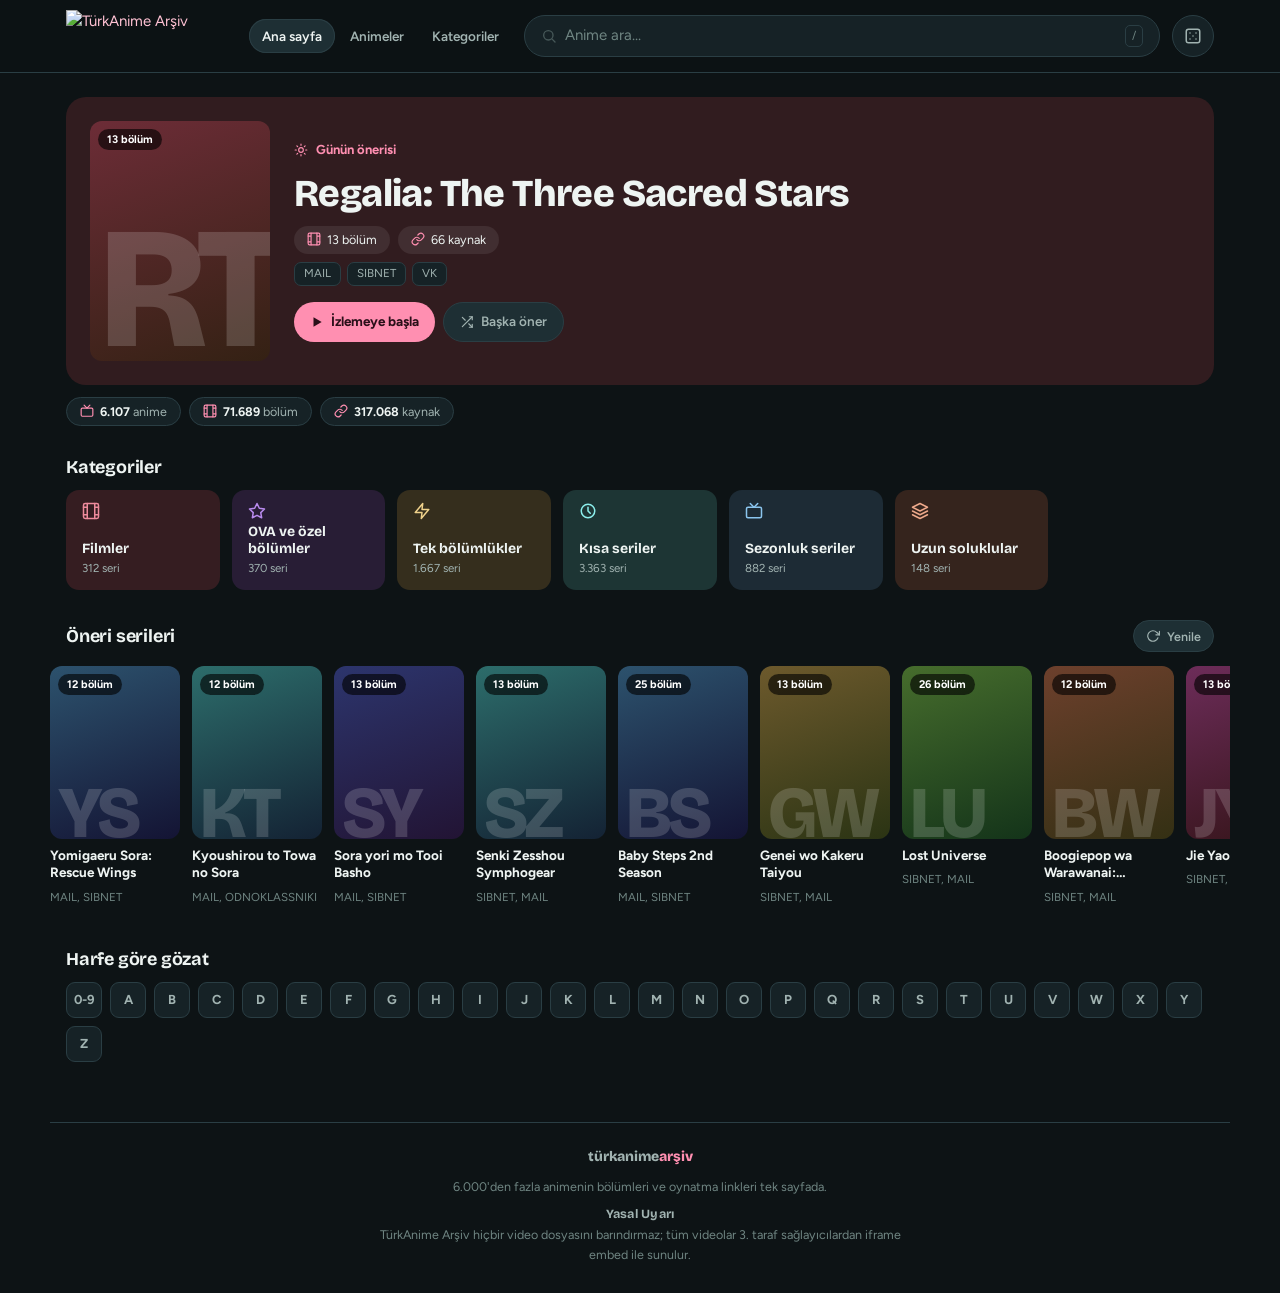
==== commit c8e4fa04: "Merge pull request #4 from Seergen/main Tür kategorisi ve Türkçe tür isimleri" ====
--- a/search.html
+++ b/search.html
@@ -629,7 +629,7 @@
 <script id="index-data">
 "use strict";
 /* ---------- index: turkanime_b_uret.py buraya gömer ---------- */
-window.INDEX = /*INDEX_START*/[["0-saiji-start-dash-monogatari","0-saiji Start Dash Monogatari",12,28,0,["MAIL","MP4UPLOAD","UQLOAD","VOE"]],["0-saiji-start-dash-monogatari-season-2","0-saiji Start Dash Monogatari Season 2",12,27,0,["MAIL","MP4UPLOAD","UQLOAD"]],["009-1","009-1",12,55,0,["SIBNET","MAIL","VK","ODNOKLASSNIKI"]],["009-1-r-b","009-1: R&B",1,2,0,["SIBNET"]],["009-re-cyborg","009 Re:Cyborg",1,5,0,["MAIL","ODNOKLASSNIKI","SIBNET","VK"]],["07-ghost","07-Ghost",25,150,0,["MAIL","VK","ODNOKLASSNIKI","SIBNET"]],["1-2-paradise","1+2=Paradise",2,6,0,["SIBNET","UQLOAD","MAIL","VOE"]],["1-gatsu-ni-wa-christmas","1-gatsu ni wa Christmas",1,5,0,["MAIL","SIBNET"]],["100-man-no-inochi-no-ue-ni-ore-wa-tatteiru","100-man no Inochi no Ue ni Ore wa Tatteiru",12,65,0,["MAIL","SIBNET","ODNOKLASSNIKI","GDRIVE"]],["100-man-no-inochi-no-ue-ni-ore-wa-tatteiru-2nd-season","100-man no Inochi no Ue ni Ore wa Tatteiru 2nd Season",12,114,0,["MAIL","SIBNET","ODNOKLASSNIKI","DAILYMOTION"]],["11-nin-iru","11-nin Iru!",1,3,0,["VK","MAIL"]],["11eyes","11eyes",12,37,0,["SIBNET","UQLOAD"]],["12-sai-chicchana-mune-no-tokimeki","12-sai.: Chicchana Mune no Tokimeki",12,30,0,["SIBNET","MAIL","ODNOKLASSNIKI"]],["12-sai-chicchana-mune-no-tokimeki-2nd-season","12-sai.: Chicchana Mune no Tokimeki 2nd Season",12,40,0,["SIBNET","MAIL","GDRIVE"]],["16bit-sensation-another-layer","16bit Sensation: Another Layer",13,13,0,["GDRIVE"]],["180-byou-de-kimi-no-mimi-wo-shiawase-ni-dekiru-ka","180 Byou de Kimi no Mimi wo Shiawase ni Dekiru ka?",12,8,0,["ODNOKLASSNIKI","SIBNET","MAIL"]],["18if","18if",13,53,0,["MAIL","SIBNET","VK"]],["2-43-seiin-koukou-danshi-volley-bu","2.43: Seiin Koukou Danshi Volley-bu",12,171,0,["MAIL","ODNOKLASSNIKI","SIBNET","DAILYMOTION"]],["2-5-jigen-no-ririsa","2.5-jigen no Ririsa",24,38,0,["MAIL","UQLOAD","MP4UPLOAD","VOE"]],["22-7","22/7",12,59,0,["SIBNET","GDRIVE","MAIL"]],["2200-nen-neko-no-kuni-nippon","2200-nen Neko no Kuni Nippon",12,29,0,["MAIL","MP4UPLOAD","UQLOAD"]],["29-sai-dokushin-chuuken-boukensha-no-nichijou","29-sai Dokushin Chuuken Boukensha no Nichijou",12,27,0,["MAIL","MP4UPLOAD","VOE","DOODSTREAM"]],["3-gatsu-no-lion","3-gatsu no Lion",22,45,0,["SIBNET","MAIL","UQLOAD","VK"]],["3-gatsu-no-lion-2nd-season","3-gatsu no Lion 2nd Season",22,36,0,["SIBNET","GDRIVE","VK","YADISK"]],["3-nen-z-gumi-ginpachi-sensei","3-nen Z-gumi Ginpachi-sensei",12,37,0,["GDRIVE","MAIL","UQLOAD","MP4UPLOAD"]],["30-sai-no-hoken-taiiku","30-sai no Hoken Taiiku",12,59,0,["MAIL","ODNOKLASSNIKI","SIBNET","DAILYMOTION"]],["3d-kanojo-real-girl","3D Kanojo: Real Girl",12,35,0,["SIBNET","ODNOKLASSNIKI","MAIL"]],["3d-kanojo-real-girl-2nd-season","3D Kanojo: Real Girl 2nd Season",12,27,0,["SIBNET","MAIL","ODNOKLASSNIKI","GDRIVE"]],["3x3-eyes","3x3 Eyes",4,24,0,["MAIL","OK.RU","SIBNET","VK"]],["3x3-eyes-seima-densetsu","3x3 Eyes: Seima Densetsu",3,6,0,["MAIL"]],["5-toubun-no-hanayome","5-toubun no Hanayome",12,131,0,["SIBNET","MAIL","ODNOKLASSNIKI","GDRIVE"]],["5-toubun-no-hanayome-2nd-season","5-toubun no Hanayome 2nd Season",12,78,0,["SIBNET","MAIL","GDRIVE","ODNOKLASSNIKI"]],["5-toubun-no-hanayome-4","5-toubun no Hanayome 4",4,20,0,["DOODSTREAM","HDVID","MP4UPLOAD","UQLOAD"]],["5-toubun-no-hanayome-movie","5-toubun no Hanayome Movie",1,5,0,["GDRIVE","MAIL","ODNOKLASSNIKI","UQLOAD"]],["7-seeds","7 Seeds",12,68,0,["MAIL","SIBNET","GDRIVE","ODNOKLASSNIKI"]],["7-seeds-2nd-season","7 Seeds 2nd Season",12,28,0,["MAIL","SIBNET"]],["86","86",11,78,0,["SIBNET","GDRIVE","UQLOAD","MP4UPLOAD"]],["86-2nd-season","86 2nd Season",12,44,0,["SIBNET","GDRIVE","UQLOAD","MP4UPLOAD"]],["86-part-2-recaps","86 Part 2 Recaps",1,4,0,["SIBNET","ODNOKLASSNIKI"]],["86-special-edition-senya-ni-akaku-hinageshi-no-saku","86 Special Edition: Senya ni Akaku Hinageshi no Saku",1,2,0,["GDRIVE","SIBNET"]],["91-days","91 Days",12,261,0,["MAIL","ODNOKLASSNIKI","SIBNET","VK"]],["91-days-mijikai-rousoku","91 Days: Mijikai Rousoku",1,19,0,["MAIL","ODNOKLASSNIKI","SIBNET","VK"]],["91-days-special","91 Days Special",1,12,0,["MAIL","SIBNET","ODNOKLASSNIKI"]],["a-channel","A-Channel",12,27,0,["SIBNET","VK"]],["a-channel-a-channel","A-Channel: +A-Channel",11,68,0,["SIBNET","MAIL","ODNOKLASSNIKI","VK"]],["a-channel-smile","A-Channel+smile",2,9,0,["SIBNET","MAIL","ODNOKLASSNIKI","VK"]],["a-girl","A-Girl",1,2,0,["MAIL","SIBNET"]],["a-i-c-o-incarnation","A.I.C.O.: Incarnation",12,13,0,["SIBNET","MAIL","ODNOKLASSNIKI","UQLOAD"]],["a-kite","A Kite",0,0,0,[]],["a-ko-the-versus","A-Ko The Versus",2,4,0,["ODNOKLASSNIKI","SIBNET"]],["a-rank-party-wo-ridatsu-shita-ore-wa-moto-oshiego-tachi-to-meikyuu-shinbu-wo-mezasu","A-Rank Party wo Ridatsu shita Ore wa, Moto Oshiego-tachi to Meikyuu Shinbu wo Mezasu.",24,38,0,["MAIL","UQLOAD","GDRIVE","VIDEA"]],["a3-season-spring-summer","A3! Season Spring & Summer",7,49,0,["SIBNET","ODNOKLASSNIKI","MAIL","CYBERFILE"]],["aa-megami-sama","Aa! Megami-sama!",5,6,0,["SIBNET"]],["aa-megami-sama-2011","Aa! Megami-sama! (2011)",2,3,0,["SIBNET"]],["aa-megami-sama-sorezore-no-tsubasa","Aa! Megami-sama!: Sorezore no Tsubasa",22,69,0,["MAIL","ODNOKLASSNIKI","SIBNET","DAILYMOTION"]],["aa-megami-sama-tatakau-tsubasa","Aa! Megami-sama!: Tatakau Tsubasa",2,6,0,["MAIL","ODNOKLASSNIKI","SIBNET"]],["aa-megami-sama-tv","Aa! Megami-sama! (TV)",24,89,0,["SIBNET","MAIL","UQLOAD"]],["aa-megami-sama-tv-specials","Aa! Megami-sama! (TV) Specials",2,8,0,["MAIL","SIBNET"]],["aachi-wa-ssipak","Aachi wa Ssipak",1,1,0,["MAIL"]],["abarenbou-rikishi-matsutarou","Abarenbou Rikishi!! Matsutarou",23,77,0,["SIBNET","MAIL","ODNOKLASSNIKI","VK"]],["abashiri-ikka","Abashiri Ikka",1,7,0,["MAIL","SIBNET","VK"]],["abenobashi-mahou-shoutengai","Abenobashi Mahou☆Shoutengai",13,39,0,["MAIL","ODNOKLASSNIKI","SIBNET"]],["absolute-duo","Absolute Duo",12,142,0,["ODNOKLASSNIKI","MAIL","SIBNET","VK"]],["acca-13-ku-kansatsu-ka","ACCA: 13-ku Kansatsu-ka",12,69,0,["SIBNET","GDRIVE","MAIL","ODNOKLASSNIKI"]],["acca-13-ku-kansatsu-ka-specials","ACCA: 13-ku Kansatsu-ka Specials",6,8,0,["MAIL","SIBNET"]],["accel-world","Accel World",24,74,0,["SIBNET","UQLOAD"]],["accel-world-acchel-world","Accel World: Acchel World.",8,32,0,["MAIL","SIBNET","ODNOKLASSNIKI"]],["accel-world-ex","Accel World EX",2,6,0,["SIBNET","MAIL"]],["accel-world-infinite-burst","Accel World: Infinite∞Burst",1,0,0,[]],["acchi-kocchi-tv","Acchi Kocchi (TV)",12,93,0,["SIBNET","MAIL","ODNOKLASSNIKI"]],["acchi-kocchi-tv-place-princess","Acchi Kocchi (TV): Place=Princess",1,9,0,["MAIL","SIBNET","VK"]],["ace-wo-nerae","Ace wo Nerae!",4,12,0,["SIBNET","MAIL"]],["ace-wo-nerae-1979","Ace wo Nerae! (1979)",1,2,0,["MAIL","SIBNET"]],["acro-trip","Acro Trip",12,28,0,["MAIL","MP4UPLOAD","UQLOAD"]],["action-heroine-cheer-fruits","Action Heroine Cheer Fruits",9,36,0,["SIBNET","ODNOKLASSNIKI","GDRIVE","MAIL"]],["active-raid-kidou-kyoushuushitsu-dai-hachi-gakari","Active Raid: Kidou Kyoushuushitsu Dai Hachi Gakari",12,48,0,["SIBNET","VK"]],["active-raid-kidou-kyoushuushitsu-dai-hachi-gakari-2nd","Active Raid: Kidou Kyoushuushitsu Dai Hachi Gakari 2nd",12,61,0,["SIBNET","ODNOKLASSNIKI","VK","MAIL"]],["actors-songs-connection","Actors: Songs Connection",12,70,0,["MAIL","ODNOKLASSNIKI","SIBNET"]],["ad-police","AD Police",3,8,0,["SIBNET"]],["adachi-ga-hara","Adachi-ga Hara",1,4,0,["MAIL","SIBNET","VK"]],["adachi-to-shimamura","Adachi to Shimamura",12,100,0,["SIBNET","MAIL","ODNOKLASSNIKI","GDRIVE"]],["afro-samurai","Afro Samurai",5,25,0,["MAIL","ODNOKLASSNIKI"]],["afro-samurai-resurrection","Afro Samurai: Resurrection",1,6,0,["MAIL","ODNOKLASSNIKI","YADISK"]],["agatha-christie-no-meitantei-poirot-to-marple","Agatha Christie no Meitantei Poirot to Marple",39,135,0,["SIBNET","MAIL","ODNOKLASSNIKI"]],["aggressive-retsuko-ona","Aggressive Retsuko (ONA)",10,52,0,["MAIL","SIBNET"]],["aggressive-retsuko-ona-2nd-season","Aggressive Retsuko (ONA) 2nd Season",10,50,0,["MAIL","SIBNET"]],["aggressive-retsuko-ona-3rd-season","Aggressive Retsuko (ONA) 3rd Season",10,20,0,["MAIL","SIBNET"]],["aggressive-retsuko-ona-4th-season","Aggressive Retsuko (ONA) 4th Season",10,20,0,["MAIL","SIBNET"]],["aggressive-retsuko-ona-5th-season","Aggressive Retsuko (ONA) 5th Season",10,20,0,["MAIL","SIBNET"]],["aggressive-retsuko-we-wish-you-a-metal-christmas","Aggressive Retsuko: We Wish You a Metal Christmas",1,5,0,["MAIL","SIBNET"]],["aguu-tensai-ningyou","Aguu: Tensai Ningyou",4,14,0,["MAIL","SIBNET"]],["aharen-san-wa-hakarenai","Aharen-san wa Hakarenai",12,100,0,["SIBNET","GDRIVE","MAIL","VIDEA"]],["aharen-san-wa-hakarenai-season-2","Aharen-san wa Hakarenai Season 2",12,18,0,["SIBNET","GDRIVE","MAIL","ODNOKLASSNIKI"]],["ahiru-no-sora","Ahiru no Sora",50,152,0,["SIBNET","GDRIVE","UQLOAD","VIDEA"]],["aho-girl","Aho Girl",12,89,0,["SIBNET","MAIL","UQLOAD","VK"]],["ai-city","Ai City",1,1,0,["MAIL"]],["ai-mai-moe-can-change","Ai Mai! Moe Can Change!",1,2,0,["MAIL","SIBNET"]],["ai-monogatari-9-love-stories","Ai Monogatari: 9 Love Stories",2,10,0,["MAIL","SIBNET","VK"]],["ai-no-idenshi","AI no Idenshi",12,18,0,["SIBNET","MP4UPLOAD"]],["ai-no-kusabi","Ai no Kusabi",2,11,0,["SIBNET","MAIL","UQLOAD"]],["ai-no-kusabi-2012","Ai no Kusabi (2012)",4,19,0,["SIBNET","MAIL","UQLOAD"]],["ai-no-utagoe-wo-kikasete","Ai no Utagoe wo Kikasete",1,2,0,["MAIL","UQLOAD"]],["ai-tenchi-muyou","Ai Tenchi Muyou!",50,205,0,["MAIL","VK","SIBNET","ODNOKLASSNIKI"]],["ai-yori-aoshi","Ai Yori Aoshi",24,138,0,["SIBNET","MAIL","ODNOKLASSNIKI"]],["ai-yori-aoshi-enishi","Ai Yori Aoshi: Enishi",12,65,0,["MAIL","SIBNET","ODNOKLASSNIKI"]],["ai-yori-aoshi-enishi-miyuki-special","Ai Yori Aoshi: Enishi - Miyuki Special",1,6,0,["SIBNET","MAIL","ODNOKLASSNIKI"]],["aika","AIKa",7,8,0,["SIBNET","UQLOAD"]],["aika-zero","AIKa Zero",3,4,0,["SIBNET","UQLOAD"]],["aikatsu","Aikatsu!",51,207,0,["MAIL","SIBNET","VK","DAILYMOTION"]],["aikatsu-stars","Aikatsu Stars!",19,84,0,["SIBNET","MAIL","VK"]],["air","Air",12,59,0,["SIBNET","MAIL"]],["air-gear","Air Gear",25,155,0,["MAIL","SIBNET","ODNOKLASSNIKI","VK"]],["air-gear-kuro-no-hane-to-nemuri-no-mori-break-on-the-sky","Air Gear: Kuro no Hane to Nemuri no Mori - Break on the Sky",3,13,0,["MAIL","SIBNET","VK"]],["air-gear-special","Air Gear Special",1,6,0,["MAIL","ODNOKLASSNIKI","SIBNET","VK"]],["air-movie","Air Movie",1,5,0,["MAIL","SIBNET","ODNOKLASSNIKI"]],["air-recap","Air Recap",1,5,0,["SIBNET","MAIL"]],["aishen-qiaokeli-ing","Aishen Qiaokeli-ing...",15,60,0,["MAIL","SIBNET","VK","UQLOAD"]],["aishen-qiaokeli-ing-2nd-season","Aishen Qiaokeli-ing... 2nd Season",15,35,0,["SIBNET","ODNOKLASSNIKI","MAIL","MEGA"]],["aishiteru-game-wo-owarasetai","Aishiteru Game wo Owarasetai",12,26,0,["SIBNET","HDVID","OK.RU","MP4UPLOAD"]],["aishiteruze-baby","Aishiteruze Baby★★",26,26,0,["SIBNET"]],["aiura","Aiura",12,65,0,["MAIL","SIBNET","ODNOKLASSNIKI"]],["ajin","Ajin",13,80,0,["SIBNET","VK"]],["ajin-2nd-season","Ajin 2nd Season",13,36,0,["SIBNET","MAIL","ODNOKLASSNIKI","VK"]],["ajin-2nd-season-ova","Ajin 2nd Season OVA",1,1,0,["SIBNET"]],["ajin-ova","Ajin OVA",2,4,0,["SIBNET"]],["ajin-part-1-shoudou","Ajin Part 1: Shoudou",1,2,0,["MAIL","SIBNET"]],["akachan-to-boku","Akachan to Boku",35,165,0,["SIBNET","MAIL","ODNOKLASSNIKI","VK"]],["akagami-no-shirayuki-hime","Akagami no Shirayuki-hime",12,142,0,["SIBNET","MAIL","ODNOKLASSNIKI","VK"]],["akagami-no-shirayuki-hime-2nd-season","Akagami no Shirayuki-hime 2nd Season",12,144,0,["SIBNET","MAIL","VK","ODNOKLASSNIKI"]],["akagami-no-shirayuki-hime-nandemonai-takaramono-kono-page","Akagami no Shirayuki-hime: Nandemonai Takaramono, Kono Page",1,3,0,["SIBNET","MAIL"]],["akage-no-anne","Akage no Anne",50,50,0,["SIBNET"]],["akai-hayate","Akai Hayate",4,14,0,["MAIL","SIBNET"]],["akame-ga-kill","Akame ga Kill!",24,235,0,["SIBNET","MP4UPLOAD","GDRIVE","UQLOAD"]],["akame-ga-kill-theater","Akame ga Kill! Theater",24,93,0,["SIBNET","MAIL","VK","ODNOKLASSNIKI"]],["akane-banashi","Akane-banashi",12,20,0,["MP4UPLOAD","SIBNET","MAIL","UQLOAD"]],["akaneiro-ni-somaru-saka","Akaneiro ni Somaru Saka",12,43,0,["SIBNET","MAIL","UQLOAD"]],["akaneiro-ni-somaru-saka-hardcore","Akaneiro ni Somaru Saka: Hardcore",1,4,0,["SIBNET","UQLOAD","VK"]],["akanesasu-shoujo","Akanesasu Shoujo",12,38,0,["MAIL","SIBNET","ODNOKLASSNIKI"]],["akatsuki-no-yona","Akatsuki no Yona",25,106,0,["SIBNET","VIDEA","VK","DAILYMOTION"]],["akatsuki-no-yona-ova","Akatsuki no Yona OVA",3,8,0,["SIBNET","MAIL","VK"]],["akb0048","AKB0048",13,52,0,["MAIL","SIBNET","ODNOKLASSNIKI"]],["akebi-chan-no-sailor-fuku","Akebi-chan no Sailor-fuku",12,34,0,["SIBNET","UQLOAD"]],["aki-no-kanade","Aki no Kanade",1,3,0,["MAIL"]],["aki-sora","Aki-Sora",1,6,0,["SIBNET","MAIL","MEGA","MP4UPLOAD"]],["aki-sora-yume-no-naka","Aki-Sora: Yume no Naka",2,12,0,["SIBNET","MAIL","MP4UPLOAD","UQLOAD"]],["akiba-meido-sensou","Akiba Meido Sensou",12,25,0,["SIBNET","GDRIVE","OK.RU"]],["akiba-s-trip-the-animation","Akiba's Trip The Animation",13,100,0,["MAIL","VK","SIBNET","MEGA"]],["akikan","Akikan!",12,30,0,["SIBNET","MAIL","UQLOAD"]],["akira","Akira",1,2,0,["MAIL","SIBNET"]],["akkun-to-kanojo","Akkun to Kanojo",25,263,0,["ODNOKLASSNIKI","SIBNET","GDRIVE","MAIL"]],["aku-no-hana","Aku no Hana",13,53,0,["SIBNET","VK"]],["akudama-drive","Akudama Drive",12,101,0,["SIBNET","MAIL","DAILYMOTION","UQLOAD"]],["akuemon","Akuemon",1,4,0,["SIBNET","VK"]],["akujiki-reijou-to-kyouketsu-koushaku","Akujiki Reijou to Kyouketsu Koushaku",12,39,0,["GDRIVE","MAIL","UQLOAD","MP4UPLOAD"]],["akuma-kun","Akuma-kun",0,0,0,[]],["akuma-kun-ona","Akuma-kun (ONA)",12,19,0,["SIBNET","MAIL"]],["akuma-no-riddle","Akuma no Riddle",12,142,0,["SIBNET","MAIL","ODNOKLASSNIKI","VK"]],["akuma-no-riddle-shousha-wa-dare-nukiuchi-test","Akuma no Riddle: Shousha wa Dare? Nukiuchi Test",1,8,0,["MAIL","SIBNET","ODNOKLASSNIKI"]],["akuyaku-reijou-nano-de-last-boss-wo-kattemimashita","Akuyaku Reijou nano de Last Boss wo Kattemimashita",12,18,0,["SIBNET","GDRIVE","ODNOKLASSNIKI","OK.RU"]],["akuyaku-reijou-tensei-ojisan","Akuyaku Reijou Tensei Ojisan",12,13,0,["MAIL","DOODSTREAM","VOE"]],["akuyaku-reijou-wa-ringoku-no-outaishi-ni-dekiai-sareru","Akuyaku Reijou wa Ringoku no Outaishi ni Dekiai sareru",12,32,0,["MAIL","UQLOAD","MP4UPLOAD","GDRIVE"]],["aldnoah-zero","Aldnoah.Zero",12,75,0,["SIBNET","MAIL"]],["aldnoah-zero-2nd-season","Aldnoah.Zero 2nd Season",12,51,0,["SIBNET","VK"]],["alexander-senki","Alexander Senki",13,26,0,["MAIL","SIBNET"]],["alice-gear-aegis-doki-actress-darake-no-mermaid-grand-prix","Alice Gear Aegis: Doki! Actress Darake no Mermaid Grand Prix♥",1,1,0,["MAIL"]],["alice-in-deadly-school","Alice in Deadly School",1,4,0,["MAIL","ODNOKLASSNIKI","SIBNET","VK"]],["alice-or-alice-siscon-niisan-to-futago-no-imouto","Alice or Alice: Siscon Niisan to Futago no Imouto",12,151,0,["SIBNET","ODNOKLASSNIKI","MAIL","GDRIVE"]],["alice-to-therese-no-maboroshi-koujou","Alice to Therese no Maboroshi Koujou",1,1,0,["UQLOAD"]],["alice-to-zouroku","Alice to Zouroku",13,47,0,["SIBNET","GDRIVE","MAIL","ODNOKLASSNIKI"]],["alien-9","Alien 9",4,20,0,["MAIL","SIBNET","VK"]],["all-out","All Out!!",25,194,0,["MAIL","ODNOKLASSNIKI","SIBNET","VK"]],["allison-to-lillia","Allison to Lillia",26,136,0,["SIBNET","MAIL","VK","ODNOKLASSNIKI"]],["alma-chan-wa-kazoku-ni-naritai","Alma-chan wa Kazoku ni Naritai",11,23,0,["MAIL","GDRIVE","UQLOAD","MP4UPLOAD"]],["alps-no-shoujo-heidi","Alps no Shoujo Heidi",52,206,0,["SIBNET","VK","MAIL"]],["altered-carbon-resleeved","Altered Carbon: Resleeved",1,1,0,["MAIL"]],["amaama-to-inazuma","Amaama to Inazuma",12,152,0,["MAIL","VK","ODNOKLASSNIKI","SIBNET"]],["amaenaide-yo","Amaenaide yo!!",12,27,0,["SIBNET","MAIL","ODNOKLASSNIKI"]],["amaenaide-yo-katsu","Amaenaide yo!! Katsu!!",12,15,0,["SIBNET","UQLOAD"]],["amaenaide-yo-katsu-damasarenaide-yo","Amaenaide yo!! Katsu!!: Damasarenaide yo!!",1,9,0,["SIBNET","MAIL","UQLOAD","VK"]],["amaenaide-yo-yasumanaide-yo","Amaenaide yo!!: Yasumanaide yo!!",1,2,0,["MAIL","SIBNET"]],["amagami-san-chi-no-enmusubi","Amagami-san Chi no Enmusubi",24,27,0,["SIBNET","GDRIVE"]],["amagami-ss","Amagami SS",25,161,0,["MAIL","ODNOKLASSNIKI","SIBNET","VK"]],["amagami-ss-ova","Amagami SS OVA",1,7,0,["MAIL","ODNOKLASSNIKI","SIBNET"]],["amagami-ss-plus","Amagami SS+ Plus",13,63,0,["SIBNET","ODNOKLASSNIKI","MAIL"]],["amagami-ss-plus-extra-episode-plus","Amagami SS+ Plus: Extra Episode+ Plus",5,25,0,["MAIL","SIBNET","ODNOKLASSNIKI"]],["amagi-brilliant-park","Amagi Brilliant Park",13,145,0,["VK","SIBNET","ODNOKLASSNIKI","MAIL"]],["amagi-brilliant-park-nonbirishiteiru-hima-ga-nai","Amagi Brilliant Park: Nonbirishiteiru Hima ga Nai!",1,6,0,["ODNOKLASSNIKI","SIBNET","MAIL","VK"]],["amagi-brilliant-park-wakuwaku-mini-theater-rakugaki-backstage","Amagi Brilliant Park: Wakuwaku Mini Theater - Rakugaki Backstage",7,32,0,["SIBNET","MAIL","ODNOKLASSNIKI","VK"]],["amanchu","Amanchu!",12,50,0,["SIBNET","MAIL","VK","ODNOKLASSNIKI"]],["amanchu-advance","Amanchu! Advance",12,38,0,["SIBNET","MAIL","DAILYMOTION"]],["amanchu-yakusoku-no-natsu-to-atarashii-omoide-no-koto","Amanchu!: Yakusoku no Natsu to Atarashii Omoide no Koto",1,3,0,["MAIL","SIBNET"]],["amatsuki","Amatsuki",13,25,0,["SIBNET","MAIL"]],["ame-iro-cocoa","Ame-iro Cocoa",12,55,0,["SIBNET","ODNOKLASSNIKI","MAIL","VK"]],["ame-iro-cocoa-in-hawaii","Ame-iro Cocoa in Hawaii",12,51,0,["SIBNET","VK","ODNOKLASSNIKI","MAIL"]],["ame-iro-cocoa-rainy-color-e-youkoso","Ame-iro Cocoa: Rainy Color e Youkoso!",12,51,0,["MAIL","SIBNET","VK","ODNOKLASSNIKI"]],["ame-iro-cocoa-series-ame-con","Ame-iro Cocoa Series: Ame-con!!",12,32,0,["MAIL","SIBNET","ODNOKLASSNIKI"]],["ame-iro-cocoa-side-g","Ame-iro Cocoa: Side G",12,35,0,["MAIL","ODNOKLASSNIKI"]],["ame-to-kimi-to","Ame to Kimi to",12,33,0,["SIBNET","MAIL","MP4UPLOAD","UQLOAD"]],["ame-to-shoujo-to-watashi-no-tegami","Ame to Shoujo to Watashi no Tegami",1,5,0,["MAIL","ODNOKLASSNIKI","SIBNET","VK"]],["ame-wo-tsugeru-hyouryuu-danchi","Ame wo Tsugeru Hyouryuu Danchi",1,4,0,["MAIL","ODNOKLASSNIKI","SIBNET"]],["amefuri-kozou","Amefuri Kozou",1,5,0,["SIBNET","MAIL","VK"]],["ameku-takao-no-suiri-karte","Ameku Takao no Suiri Karte",12,45,0,["SIBNET","GDRIVE","MP4UPLOAD"]],["amnesia","Amnesia",12,82,0,["MAIL","ODNOKLASSNIKI","VK","SIBNET"]],["amnesia-ova","Amnesia OVA",1,5,0,["MAIL","SIBNET","VK"]],["amon-devilman-mokushiroku","Amon: Devilman Mokushiroku",1,4,0,["SIBNET","MAIL","UQLOAD"]],["amon-saga","Amon Saga",1,7,0,["MAIL","SIBNET","GDRIVE","ODNOKLASSNIKI"]],["android-wa-keiken-ninzuu-ni-hairimasu-ka","Android wa Keiken Ninzuu ni Hairimasu ka??",8,0,0,[]],["android-wa-keiken-ninzuu-ni-hairimasu-ka-special","Android wa Keiken Ninzuu ni Hairimasu ka?? Special",0,0,0,[]],["ane-log-moyako-neesan-no-tomaranai-monologue","Ane Log: Moyako Neesan no Tomaranai Monologue",3,12,0,["SIBNET","MAIL","UQLOAD","ODNOKLASSNIKI"]],["ange-vierge","Ange Vierge",12,111,0,["ODNOKLASSNIKI","SIBNET","MAIL","VK"]],["angel-beats","Angel Beats!",13,37,0,["SIBNET","UQLOAD","MP4UPLOAD","ODNOKLASSNIKI"]],["angel-beats-specials","Angel Beats! Specials",1,2,0,["SIBNET"]],["angel-cop","Angel Cop",0,0,0,[]],["angel-densetsu","Angel Densetsu",1,5,0,["MAIL","SIBNET"]],["angel-heart","Angel Heart",50,226,0,["SIBNET","MAIL","ODNOKLASSNIKI","VK"]],["angel-s-feather","Angel's Feather",2,8,0,["SIBNET","ODNOKLASSNIKI"]],["angelique","Angelique",3,12,0,["MAIL","SIBNET"]],["angolmois-genkou-kassenki","Angolmois: Genkou Kassenki",12,57,0,["SIBNET","MAIL","ODNOKLASSNIKI","GDRIVE"]],["ani-ni-tsukeru-kusuri-wa-nai","Ani ni Tsukeru Kusuri wa Nai!",12,48,0,["MAIL","SIBNET"]],["ani-ni-tsukeru-kusuri-wa-nai-2","Ani ni Tsukeru Kusuri wa Nai! 2",24,103,0,["SIBNET","MAIL","ODNOKLASSNIKI","GDRIVE"]],["ani-ni-tsukeru-kusuri-wa-nai-3","Ani ni Tsukeru Kusuri wa Nai! 3",12,36,0,["MAIL","SIBNET","MEGA","ODNOKLASSNIKI"]],["ani-ni-tsukeru-kusuri-wa-nai-4","Ani ni Tsukeru Kusuri wa Nai! 4",12,76,0,["SIBNET","MAIL","GDRIVE","ODNOKLASSNIKI"]],["ani-ni-tsukeru-kusuri-wa-nai-5","Ani ni Tsukeru Kusuri wa Nai! 5",12,36,0,["GDRIVE","MAIL","ODNOKLASSNIKI"]],["anila-to-cocora","Anila to Cocora",13,36,0,["MAIL","MP4UPLOAD","UQLOAD"]],["anima-yell","Anima Yell!",12,60,0,["SIBNET","GDRIVE","ODNOKLASSNIKI","MAIL"]],["animation-kapibara-san","Animation Kapibara-san",9,39,0,["SIBNET","MAIL","ODNOKLASSNIKI","VIDEA"]],["anime-tenchou","Anime Tenchou",1,4,0,["MAIL","SIBNET"]],["animegataris","Animegataris",12,66,0,["SIBNET","MAIL","ODNOKLASSNIKI","VK"]],["anitore-ex","Anitore! EX",12,44,0,["SIBNET","ODNOKLASSNIKI","MAIL"]],["anne-happy","Anne Happy♪",12,52,0,["SIBNET","VK","MAIL","ODNOKLASSNIKI"]],["anne-no-nikki","Anne no Nikki",1,2,0,["MAIL","SIBNET"]],["anne-shirley","Anne Shirley",24,32,0,["SIBNET","GDRIVE","MP4UPLOAD","MAIL"]],["ano-hi-mita-hana-no-namae-wo-bokutachi-wa-mada-shiranai","Ano Hi Mita Hana no Namae wo Bokutachi wa Mada Shiranai.",11,32,0,["SIBNET","VK","MP4UPLOAD"]],["ano-hi-mita-hana-no-namae-wo-bokutachi-wa-mada-shiranai-menma-e-no-tegami","Ano Hi Mita Hana no Namae wo Bokutachi wa Mada Shiranai.: Menma e no Tegami",1,2,0,["MAIL","SIBNET"]],["ano-hi-mita-hana-no-namae-wo-bokutachi-wa-mada-shiranai-movie","Ano Hi Mita Hana no Namae wo Bokutachi wa Mada Shiranai. Movie",1,4,0,["MAIL","SIBNET"]],["ano-hi-no-kanojo-tachi","Ano Hi no Kanojo-tachi",8,25,0,["MAIL","SIBNET","ODNOKLASSNIKI"]],["ano-ko-ni-1000","Ano Ko ni 1000%",1,5,0,["MAIL","SIBNET","GDRIVE"]],["ano-natsu-de-matteru","Ano Natsu de Matteru",12,59,0,["SIBNET","MAIL","ODNOKLASSNIKI","VK"]],["ano-natsu-de-matteru-bokutachi-wa-koukou-saigo-no-natsu-wo-sugoshinagara-ano-natsu-de-matteiru","Ano Natsu de Matteru: Bokutachi wa Koukou Saigo no Natsu wo Sugoshinagara, Ano Natsu de Matteiru.",1,6,0,["MAIL","ODNOKLASSNIKI","SIBNET","VK"]],["another","Another",12,138,0,["SIBNET","MAIL","ODNOKLASSNIKI","VK"]],["another-the-other-inga","Another: The Other - Inga",1,5,0,["MAIL","MP4UPLOAD","ODNOKLASSNIKI","SIBNET"]],["another-world","Another World",3,15,0,["SIBNET","MAIL","GDRIVE","ODNOKLASSNIKI"]],["ansatsu-kyoushitsu","Ansatsu Kyoushitsu",1,8,0,["SIBNET","MAIL","VK","ODNOKLASSNIKI"]],["ansatsu-kyoushitsu-2nd-season-kagaijugyou-hen","Ansatsu Kyoushitsu 2nd Season: Kagaijugyou-hen",1,4,0,["DAILYMOTION","GDRIVE","ODNOKLASSNIKI","SIBNET"]],["ansatsu-kyoushitsu-365-nichi-no-jikan","Ansatsu Kyoushitsu: 365-nichi no Jikan",1,4,0,["MAIL","ODNOKLASSNIKI","SIBNET"]],["ansatsu-kyoushitsu-deai-no-jikan","Ansatsu Kyoushitsu: Deai no Jikan",1,6,0,["MAIL","SIBNET","ODNOKLASSNIKI","VK"]],["ansatsu-kyoushitsu-movie-minna-no-jikan","Ansatsu Kyoushitsu Movie: Minna no Jikan",1,2,0,["HDVID","VOE"]],["ansatsu-kyoushitsu-tv","Ansatsu Kyoushitsu (TV)",22,180,0,["MAIL","SIBNET","ODNOKLASSNIKI","MP4UPLOAD"]],["ansatsu-kyoushitsu-tv-2nd-season","Ansatsu Kyoushitsu (TV) 2nd Season",25,52,0,["MAIL","SIBNET","VK","UQLOAD"]],["ansatsusha-de-aru-ore-no-status-ga-yuusha-yori-mo-akiraka-ni-tsuyoi-no-da-ga","Ansatsusha de Aru Ore no Status ga Yuusha yori mo Akiraka ni Tsuyoi no da ga",12,68,0,["GDRIVE","MAIL","SIBNET","UQLOAD"]],["ao-ashi","Ao Ashi",24,185,0,["SIBNET","MAIL","ODNOKLASSNIKI","GDRIVE"]],["ao-haru-ride","Ao Haru Ride",12,315,0,["SIBNET","MAIL","ODNOKLASSNIKI","VK"]],["ao-haru-ride-ova","Ao Haru Ride OVA",2,23,0,["MAIL","ODNOKLASSNIKI","SIBNET","VK"]],["ao-no-6-gou","Ao no 6-gou",4,17,0,["SIBNET","MAIL"]],["ao-no-exorcist","Ao no Exorcist",25,86,0,["SIBNET","UQLOAD"]],["ao-no-exorcist-kuro-no-iede","Ao no Exorcist: Kuro no Iede",1,6,0,["SIBNET","MAIL","ODNOKLASSNIKI"]],["ao-no-exorcist-kyoto-fujouou-hen","Ao no Exorcist: Kyoto Fujouou-hen",12,114,0,["SIBNET","GDRIVE","VIDEA"]],["ao-no-exorcist-kyoto-fujouou-hen-ova","Ao no Exorcist: Kyoto Fujouou-hen OVA",2,10,0,["SIBNET","GDRIVE","MAIL"]],["ao-no-exorcist-movie","Ao no Exorcist Movie",1,2,0,["MAIL","ODNOKLASSNIKI"]],["ao-no-exorcist-shimane-illuminati-hen","Ao no Exorcist: Shimane Illuminati-hen",12,31,0,["SIBNET","CYBERFILE"]],["ao-no-exorcist-ura-ex","Ao no Exorcist: Ura Ex",10,87,0,["SIBNET","MAIL","VK","GDRIVE"]],["ao-no-exorcist-yosuga-hen","Ao no Exorcist: Yosuga-hen",12,34,0,["MAIL","MP4UPLOAD","UQLOAD","DOODSTREAM"]],["ao-no-exorcist-yuki-no-hate-hen","Ao no Exorcist: Yuki no Hate-hen",12,35,0,["SIBNET","GDRIVE","CYBERFILE"]],["ao-no-hako","Ao no Hako",25,156,0,["SIBNET","GDRIVE","MP4UPLOAD","MAIL"]],["ao-no-kanata-no-four-rhythm","Ao no Kanata no Four Rhythm",12,92,0,["SIBNET","VK","ODNOKLASSNIKI","MAIL"]],["ao-no-miburo","Ao no Miburo",24,48,0,["MAIL","GDRIVE","MP4UPLOAD","UQLOAD"]],["ao-no-miburo-serizawa-ansatsu-hen","Ao no Miburo: Serizawa Ansatsu-hen",14,32,0,["MAIL","GDRIVE","MP4UPLOAD"]],["ao-no-orchestra","Ao no Orchestra",24,117,0,["SIBNET","GDRIVE","ODNOKLASSNIKI","VK"]],["ao-no-orchestra-season-2","Ao no Orchestra Season 2",21,29,0,["MAIL","MP4UPLOAD","GDRIVE","UQLOAD"]],["ao-oni-the-animation","Ao Oni The Animation",13,65,0,["SIBNET","ODNOKLASSNIKI","MAIL","VK"]],["aoharu-x-kikanjuu","Aoharu x Kikanjuu",12,160,0,["SIBNET","ODNOKLASSNIKI","MAIL","VK"]],["aoharu-x-kikanjuu-kemono-tachi-no-senjou-da-na","Aoharu x Kikanjuu: Kemono-tachi no Senjou da na!",1,5,0,["MAIL","ODNOKLASSNIKI","SIBNET","VK"]],["aoi-bungaku-series","Aoi Bungaku Series",12,169,0,["ODNOKLASSNIKI","MAIL","SIBNET","VK"]],["aoi-hana","Aoi Hana",11,55,0,["SIBNET","MAIL","ODNOKLASSNIKI","VK"]],["aoi-sekai-no-chuushin-de","Aoi Sekai no Chuushin de",3,16,0,["SIBNET","ODNOKLASSNIKI","MAIL"]],["aoki-densetsu-shoot","Aoki Densetsu Shoot!",58,154,0,["MAIL","SIBNET"]],["aoki-densetsu-shoot-movie","Aoki Densetsu Shoot! (Movie)",1,3,0,["MAIL","SIBNET"]],["aoki-hagane-no-arpeggio-ars-nova","Aoki Hagane no Arpeggio: Ars Nova",12,48,0,["VK","MAIL","SIBNET"]],["aoki-hagane-no-arpeggio-ars-nova-cadenza","Aoki Hagane no Arpeggio: Ars Nova Cadenza",1,5,0,["MAIL","ODNOKLASSNIKI","VK"]],["aoki-hagane-no-arpeggio-ars-nova-dc","Aoki Hagane no Arpeggio: Ars Nova DC",1,4,0,["MAIL","ODNOKLASSNIKI"]],["aoki-honoo","Aoki Honoo",1,4,0,["MAIL","SIBNET"]],["apocalypse-hotel","Apocalypse Hotel",12,16,0,["SIBNET","GDRIVE","ODNOKLASSNIKI"]],["appare-ranman","Appare-Ranman!",13,70,0,["SIBNET","DAILYMOTION","MAIL","YADISK"]],["appleseed","Appleseed",1,4,0,["MAIL","ODNOKLASSNIKI","SIBNET"]],["appleseed-saga-ex-machina","Appleseed Saga Ex Machina",1,5,0,["ODNOKLASSNIKI","MAIL","SIBNET"]],["appleseed-xiii","Appleseed XIII",13,28,0,["SIBNET","MAIL","ODNOKLASSNIKI"]],["aquarion-evol","Aquarion Evol",25,189,0,["SIBNET","MAIL","ODNOKLASSNIKI","VK"]],["aquarion-logos","Aquarion Logos",26,110,0,["SIBNET","VK","MAIL","ODNOKLASSNIKI"]],["ar-tonelico-sekai-no-owari-de-utai-tsuzukeru-shoujo","Ar Tonelico: Sekai no Owari de Utai Tsuzukeru Shoujo",1,8,0,["MAIL","SIBNET","ODNOKLASSNIKI"]],["araburu-kisetsu-no-otome-domo-yo","Araburu Kisetsu no Otome-domo yo.",12,75,0,["SIBNET","MAIL","ODNOKLASSNIKI","GDRIVE"]],["arad-senki-slap-up-party","Arad Senki: Slap Up Party",26,92,0,["SIBNET","MAIL","VK","ODNOKLASSNIKI"]],["aragne-no-mushikago","Aragne no Mushikago",1,2,0,["MAIL","ODNOKLASSNIKI"]],["arakawa-under-the-bridge","Arakawa Under the Bridge",13,52,0,["MAIL","ODNOKLASSNIKI","SIBNET"]],["arakawa-under-the-bridge-x-bridge","Arakawa Under the Bridge x Bridge",13,63,0,["SIBNET","MAIL","ODNOKLASSNIKI","VK"]],["arashi-no-yoru-ni-himitsu-no-tomodachi","Arashi no Yoru ni: Himitsu no Tomodachi",26,153,0,["MAIL","SIBNET","ODNOKLASSNIKI","VK"]],["arata-kangatari","Arata Kangatari",12,30,0,["SIBNET","MAIL"]],["arata-naru-sekai-world-s-start-load-end","Arata naru Sekai: World's/Start/Load/End",1,4,0,["MAIL","SIBNET","VK"]],["arc-the-lad","Arc the Lad",26,121,0,["MAIL","SIBNET","ODNOKLASSNIKI"]],["arcade-gamer-fubuki","Arcade Gamer Fubuki",4,12,0,["MAIL","SIBNET","ODNOKLASSNIKI"]],["arcana-famiglia","Arcana Famiglia",12,53,0,["SIBNET","ODNOKLASSNIKI"]],["arcane","Arcane",9,62,0,["MAIL","SIBNET","ODNOKLASSNIKI"]],["arcane-season-2","Arcane: Season 2",9,14,0,["MAIL","ODNOKLASSNIKI"]],["area-88-tv","Area 88 (TV)",12,47,0,["SIBNET","MAIL","VK","ODNOKLASSNIKI"]],["area-no-kishi","Area no Kishi",37,215,0,["ODNOKLASSNIKI","SIBNET","MAIL","VK"]],["arete-hime","Arete Hime",1,1,0,["MAIL"]],["argento-soma","Argento Soma",25,143,0,["MAIL","SIBNET","VK","ODNOKLASSNIKI"]],["argonavis-from-bang-dream","Argonavis from BanG Dream!",13,50,0,["MAIL","SIBNET","ODNOKLASSNIKI","GDRIVE"]],["aria-the-animation","Aria The Animation",13,75,0,["SIBNET","MAIL","ODNOKLASSNIKI"]],["aria-the-avvenire","Aria The Avvenire",3,14,0,["MAIL","SIBNET","ODNOKLASSNIKI","VK"]],["aria-the-natural","Aria The Natural",26,96,0,["MAIL","ODNOKLASSNIKI","VK","DAILYMOTION"]],["aria-the-natural-sono-futatabi-deaeru-kiseki-ni","Aria the Natural: Sono Futatabi Deaeru Kiseki ni...",1,4,0,["SIBNET","MAIL","ODNOKLASSNIKI"]],["aria-the-origination","Aria The Origination",13,66,0,["SIBNET","ODNOKLASSNIKI","MAIL"]],["aria-the-origination-sono-choppiri-himitsu-no-basho-ni","Aria the Origination: Sono Choppiri Himitsu no Basho ni...",1,4,0,["SIBNET","MAIL","ODNOKLASSNIKI"]],["aria-the-ova-arietta","Aria The OVA: Arietta",1,5,0,["ODNOKLASSNIKI","SIBNET","VK"]],["arifureta-shokugyou-de-sekai-saikyou","Arifureta Shokugyou de Sekai Saikyou",13,174,0,["SIBNET","UQLOAD","GDRIVE","DAILYMOTION"]],["arifureta-shokugyou-de-sekai-saikyou-2nd-season","Arifureta Shokugyou de Sekai Saikyou 2nd Season",12,92,0,["SIBNET","GDRIVE","MAIL","VK"]],["arifureta-shokugyou-de-sekai-saikyou-recap","Arifureta Shokugyou de Sekai Saikyou Recap",1,6,0,["SIBNET","MAIL","MEGA"]],["arifureta-shokugyou-de-sekai-saikyou-season-3","Arifureta Shokugyou de Sekai Saikyou Season 3",16,12,0,["SIBNET","GDRIVE","ODNOKLASSNIKI","VOE"]],["arifureta-shokugyou-de-sekai-saikyou-specials","Arifureta Shokugyou de Sekai Saikyou Specials",2,5,0,["SIBNET","MAIL"]],["arion","Arion",1,3,0,["MAIL","SIBNET"]],["ark-ix","Ark IX",1,4,0,["MAIL","ODNOKLASSNIKI","SIBNET","VK"]],["arknights-fuyukomori-kaerimichi","Arknights: Fuyukomori Kaerimichi",8,37,0,["SIBNET","GDRIVE","ODNOKLASSNIKI","MP4UPLOAD"]],["arknights-reimei-zensou","Arknights: Reimei Zensou",8,72,0,["SIBNET","GDRIVE","ODNOKLASSNIKI","MAIL"]],["arknights-rise-from-ember","Arknights: Rise from Ember",10,10,0,["SIBNET","MP4UPLOAD","GDRIVE","MAIL"]],["armitage-iii","Armitage III",4,20,0,["SIBNET","MAIL","ODNOKLASSNIKI"]],["armitage-iii-dual-matrix","Armitage III: Dual-Matrix",1,4,0,["MAIL","ODNOKLASSNIKI","SIBNET"]],["arne-no-jikenbo","Arne no Jikenbo",12,27,0,["MAIL","MP4UPLOAD","UQLOAD"]],["around-40-otoko-no-isekai-tsuuhan","Around 40 Otoko no Isekai Tsuuhan",13,18,0,["MAIL","MP4UPLOAD","UQLOAD","VOE"]],["arp-backstage-pass","ARP Backstage Pass",5,26,0,["SIBNET","MAIL","VIDEA","GDRIVE"]],["ars-no-kyojuu","Ars no Kyojuu",1,3,0,["SIBNET","GDRIVE"]],["arslan-senki-tv","Arslan Senki (TV)",25,513,0,["MAIL","SIBNET","ODNOKLASSNIKI","VK"]],["arslan-senki-tv-fuujin-ranbu","Arslan Senki (TV): Fuujin Ranbu",8,57,0,["SIBNET","VK","MAIL"]],["arslan-senki-tv-gaiden","Arslan Senki (TV) Gaiden",2,14,0,["MAIL","ODNOKLASSNIKI","SIBNET","VK"]],["arte","Arte",12,136,0,["SIBNET","GDRIVE","VIDEA","YADISK"]],["artiswitch","Artiswitch",6,30,0,["MAIL","GDRIVE","SIBNET"]],["aru-asa-dummy-head-mic-ni-natteita-ore-kun-no-jinsei","Aru Asa Dummy Head Mic ni Natteita Ore-kun no Jinsei",12,44,0,["ODNOKLASSNIKI","SIBNET","GDRIVE","MAIL"]],["aru-machi-kado-no-monogatari","Aru Machi Kado no Monogatari",1,4,0,["MAIL","SIBNET"]],["aru-majo-ga-shinu-made","Aru Majo ga Shinu Made",12,21,0,["MAIL","MP4UPLOAD","GDRIVE","UQLOAD"]],["aru-tabibito-no-nikki","Aru Tabibito no Nikki",6,30,0,["SIBNET","ODNOKLASSNIKI","VK","MAIL"]],["aru-tabibito-no-nikki-specials","Aru Tabibito no Nikki Specials",3,14,0,["SIBNET","MAIL","ODNOKLASSNIKI","VK"]],["aru-zombie-shoujo-no-sainan","Aru Zombie Shoujo no Sainan",1,8,0,["ODNOKLASSNIKI","MAIL","SIBNET","GDRIVE"]],["arve-rezzle-kikaijikake-no-yousei-tachi","Arve Rezzle: Kikaijikake no Yousei-tachi",1,2,0,["MAIL"]],["asa-made-jugyou-chu","Asa made Jugyou Chu!",1,4,0,["SIBNET","MAIL","UQLOAD"]],["asagao-to-kase-san","Asagao to Kase-san.",1,5,0,["SIBNET","GDRIVE","MAIL"]],["asagiri-no-miko","Asagiri no Miko",26,114,0,["SIBNET","VK","MAIL","ODNOKLASSNIKI"]],["asako-get-you","Asako Get You!!",2,8,0,["MAIL","SIBNET","VK"]],["asatir-2-mirai-no-mukashi-banashi","Asatir 2: Mirai no Mukashi Banashi",13,13,0,["MAIL","MP4UPLOAD"]],["asatir-mirai-no-mukashi-banashi","Asatir: Mirai no Mukashi Banashi",13,15,0,["MAIL","MP4UPLOAD"]],["asatte-no-houkou","Asatte no Houkou.",12,68,0,["SIBNET","MAIL"]],["ashiaraiyashiki-no-juunin-tachi","Ashiaraiyashiki no Juunin-tachi.",1,3,0,["MAIL","SIBNET","VK"]],["ashita-no-joe","Ashita no Joe",79,260,0,["SIBNET","MAIL","VK","ODNOKLASSNIKI"]],["ashita-no-joe-2","Ashita no Joe 2",47,101,0,["MAIL","SIBNET"]],["ashita-sekai-ga-owaru-toshitemo","Ashita Sekai ga Owaru toshitemo",1,1,0,["MAIL"]],["asobi-asobase","Asobi Asobase",12,50,0,["SIBNET","MAIL","ODNOKLASSNIKI","VK"]],["asobi-asobase-ova","Asobi Asobase OVA",1,2,0,["MAIL","SIBNET"]],["asobi-asobase-specials","Asobi Asobase Specials",2,6,0,["MAIL","ODNOKLASSNIKI","SIBNET"]],["asobi-ni-iku-yo","Asobi ni Iku yo!",12,68,0,["MAIL","ODNOKLASSNIKI","SIBNET","GDRIVE"]],["asobi-ni-iku-yo-asobi-ni-oide","Asobi ni Iku yo!: Asobi ni Oide",1,5,0,["MAIL","VK","SIBNET"]],["assassins-pride","Assassins Pride",12,143,0,["SIBNET","MAIL","DAILYMOTION","ODNOKLASSNIKI"]],["assault-lily-bouquet","Assault Lily: Bouquet",12,67,0,["MAIL","SIBNET","VIDEA","GDRIVE"]],["assemble-insert","Assemble Insert",2,4,0,["MAIL","SIBNET"]],["astarotte-no-omocha","Astarotte no Omocha!",12,5,0,["SIBNET","MAIL","UQLOAD"]],["astarotte-no-omocha-ex","Astarotte no Omocha! EX",1,2,0,["MP4UPLOAD","UQLOAD"]],["astro-boy-tetsuwan-atom","Astro Boy: Tetsuwan Atom",50,155,0,["SIBNET","MAIL","GDRIVE","ODNOKLASSNIKI"]],["asu-no-yoichi","Asu no Yoichi!",12,71,0,["MAIL","ODNOKLASSNIKI","SIBNET","VK"]],["asura","Asura",1,7,0,["MAIL","SIBNET","ODNOKLASSNIKI","VK"]],["asura-cryin","Asura Cryin'",13,40,0,["MAIL","SIBNET"]],["asura-cryin-2","Asura Cryin' 2",13,71,0,["MAIL","SIBNET","ODNOKLASSNIKI","VK"]],["atama-yama","Atama Yama",1,4,0,["MAIL","SIBNET"]],["atarashii-joushi-wa-do-tennen","Atarashii Joushi wa Do Tennen",12,22,0,["SIBNET","CYBERFILE","GDRIVE"]],["atom-the-beginning","Atom: The Beginning",12,5,0,["SIBNET","MAIL"]],["atri-my-dear-moments","Atri: My Dear Moments",13,47,0,["SIBNET","CYBERFILE","GDRIVE","MP4UPLOAD"]],["attack-no-1","Attack No.1",1,2,0,["MAIL","SIBNET"]],["aura-maryuuin-kouga-saigo-no-tatakai","Aura: Maryuuin Kouga Saigo no Tatakai",1,3,0,["VK","UQLOAD"]],["avatar","Avatar",61,210,0,["SIBNET","MAIL","GDRIVE","ODNOKLASSNIKI"]],["avengers-confidential-black-widow-to-punisher","Avengers Confidential: Black Widow to Punisher",1,2,0,["MAIL"]],["awajima-hyakkei","Awajima Hyakkei",12,19,0,["UQLOAD","MP4UPLOAD","GDRIVE","HDVID"]],["ayaka","Ayaka",12,5,0,["SIBNET","CYBERFILE"]],["ayakashi","Ayakashi",12,77,0,["SIBNET","MAIL","ODNOKLASSNIKI","VK"]],["ayakashi-japanese-classic-horror","Ayakashi: Japanese Classic Horror",11,49,0,["SIBNET","MAIL","VK"]],["ayashi-no-ceres","Ayashi no Ceres",24,148,0,["MAIL","SIBNET","ODNOKLASSNIKI","VK"]],["azuki-chan-the-movie","Azuki-chan the Movie",1,0,0,[]],["azumanga-daioh","Azumanga Daioh",26,265,0,["SIBNET","ODNOKLASSNIKI","MAIL","GDRIVE"]],["azur-lane","Azur Lane",12,144,0,["SIBNET","MAIL","ODNOKLASSNIKI","GDRIVE"]],["azur-lane-bisoku-zenshin","Azur Lane: Bisoku Zenshin!",12,36,0,["SIBNET","MAIL"]],["azur-lane-bisoku-zenshin-ni","Azur Lane: Bisoku Zenshin! Ni!!",8,31,0,["HDVID","DOODSTREAM","UQLOAD","VOE"]],["azur-lane-queen-s-orders","Azur Lane: Queen's Orders",2,1,0,["GDRIVE"]],["b-b-fish","B.B. Fish",1,4,0,["SIBNET","MAIL","ODNOKLASSNIKI"]],["b-gata-h-kei","B-gata H-kei",12,57,0,["MAIL","SIBNET","ODNOKLASSNIKI"]],["b-project-kodou-ambitious","B-Project: Kodou*Ambitious",12,0,0,[]],["b-project-zecchou-emotion","B-Project: Zecchou*Emotion",12,50,0,["MAIL","GDRIVE","SIBNET","DAILYMOTION"]],["b-the-beginning","B: The Beginning",12,67,0,["MAIL","SIBNET","ODNOKLASSNIKI","GDRIVE"]],["b-the-beginning-succession","B: The Beginning Succession",6,27,0,["MAIL","ODNOKLASSNIKI","SIBNET","DAILYMOTION"]],["baa-cha-no-kingyo","Baa-cha no Kingyo",1,4,0,["MAIL","GDRIVE","SIBNET"]],["babanbabanban-vampire","Babanbabanban Vampire",12,28,0,["MAIL","ODNOKLASSNIKI","MP4UPLOAD","SIBNET"]],["baby-love","Baby☆Love",1,2,0,["MAIL","SIBNET"]],["baby-princess-3d-paradise-0-love","Baby Princess 3D Paradise 0 [Love]",1,4,0,["MAIL","ODNOKLASSNIKI","SIBNET"]],["baby-steps","Baby Steps",25,126,0,["SIBNET","MAIL","ODNOKLASSNIKI","VK"]],["baby-steps-2nd-season","Baby Steps 2nd Season",25,114,0,["MAIL","SIBNET","VK","ODNOKLASSNIKI"]],["babylon","Babylon",12,60,0,["SIBNET","MAIL","ODNOKLASSNIKI","GDRIVE"]],["baccano","Baccano!",13,65,0,["SIBNET","ODNOKLASSNIKI","VK","MAIL"]],["baccano-specials","Baccano! Specials",3,15,0,["SIBNET","MAIL","ODNOKLASSNIKI","VK"]],["back-arrow","Back Arrow",24,80,0,["SIBNET","GDRIVE","MAIL"]],["back-street-girls-gokudolls","Back Street Girls: Gokudolls",10,42,0,["MAIL","SIBNET","ODNOKLASSNIKI","VK"]],["bad-girl","Bad Girl",12,21,0,["SIBNET","MAIL","MP4UPLOAD","ODNOKLASSNIKI"]],["bai-ri-cheng-wang","Bai Ri Cheng Wang",21,113,0,["DOODSTREAM","HDVID","VOE","UQLOAD"]],["bai-yao-pu","Bai Yao Pu",12,37,0,["MAIL","SIBNET"]],["bai-ye-ling-long","Bai Ye Ling Long",25,49,0,["SIBNET","MAIL","ODNOKLASSNIKI","MEGA"]],["baka-to-test-to-shoukanjuu","Baka to Test to Shoukanjuu",13,114,0,["MAIL","ODNOKLASSNIKI","SIBNET"]],["baka-to-test-to-shoukanjuu-matsuri","Baka to Test to Shoukanjuu: Matsuri",2,10,0,["ODNOKLASSNIKI","SIBNET","MAIL"]],["baka-to-test-to-shoukanjuu-ni","Baka to Test to Shoukanjuu Ni!",13,89,0,["SIBNET","MAIL","ODNOKLASSNIKI"]],["baka-to-test-to-shoukanjuu-specials","Baka to Test to Shoukanjuu Specials",1,6,0,["MAIL","ODNOKLASSNIKI","SIBNET"]],["baka-to-test-to-shoukanjuu-spinout-sore-ga-bokura-no-nichijou","Baka to Test to Shoukanjuu: Spinout! Sore ga Bokura no Nichijou",6,39,0,["MAIL","VK","SIBNET","ODNOKLASSNIKI"]],["bakegyamon","Bakegyamon",11,47,0,["MAIL","SIBNET"]],["bakemono-no-ko","Bakemono no Ko",1,3,0,["SIBNET","UQLOAD"]],["bakemonogatari","Bakemonogatari",15,28,0,["SIBNET","MP4UPLOAD","UQLOAD"]],["bakemonogatari-recap","Bakemonogatari Recap",1,4,0,["MAIL","ODNOKLASSNIKI","SIBNET"]],["baki","Baki",26,55,0,["GDRIVE","SIBNET","MAIL"]],["baki-2nd-season","Baki 2nd Season",13,20,0,["SIBNET","MP4UPLOAD","UQLOAD","MAIL"]],["baki-dou","Baki-dou",13,90,0,["MAIL","OK.RU","SIBNET","VOE"]],["baki-dou-part-2","Baki-dou Part 2",12,97,0,["HDVID","UQLOAD","DOODSTREAM","VOE"]],["baki-most-evil-death-row-convicts-special-anime","Baki: Most Evil Death Row Convicts Special Anime",1,6,0,["MAIL","ODNOKLASSNIKI","SIBNET"]],["bakuman","Bakuman.",25,90,0,["SIBNET","MAIL"]],["bakuman-2nd-season","Bakuman. 2nd Season",25,77,0,["SIBNET","VK"]],["bakuman-3rd-season","Bakuman. 3rd Season",25,61,0,["SIBNET","MAIL","VK"]],["bakuman-live-action","Bakuman Live Action",1,3,0,["MAIL"]],["bakumatsu","Bakumatsu",12,22,0,["SIBNET"]],["bakumatsu-gijinden-roman","Bakumatsu Gijinden Roman",12,63,0,["MAIL","SIBNET","ODNOKLASSNIKI","VK"]],["bakumatsu-kikansetsu-irohanihoheto","Bakumatsu Kikansetsu Irohanihoheto",26,85,0,["MAIL","SIBNET","VK","ODNOKLASSNIKI"]],["bakumatsu-rock","Bakumatsu Rock",12,29,0,["SIBNET"]],["bakuon","Bakuon!!",12,83,0,["MAIL","SIBNET","VK","ODNOKLASSNIKI"]],["bakuon-ova","Bakuon!! OVA",1,6,0,["MAIL","SIBNET","ODNOKLASSNIKI","VK"]],["bakuretsu-hunters","Bakuretsu Hunters",26,177,0,["SIBNET","MAIL","VK","ODNOKLASSNIKI"]],["bakuretsu-hunters-chivas-1-2-3","Bakuretsu Hunters - Chivas 1-2-3",2,10,0,["SIBNET","MAIL","ODNOKLASSNIKI","VK"]],["bakuretsu-hunters-ova","Bakuretsu Hunters OVA",3,16,0,["SIBNET","MAIL","ODNOKLASSNIKI","VK"]],["bakuretsu-tenshi","Bakuretsu Tenshi",24,162,0,["SIBNET","MAIL","VK","ODNOKLASSNIKI"]],["bakuretsu-tenshi-infinity","Bakuretsu Tenshi: Infinity",1,4,0,["MAIL","SIBNET","VK"]],["bakuten","Bakuten!!",12,47,0,["SIBNET","DAILYMOTION","GDRIVE","MAIL"]],["bakuten-movie","Bakuten!! Movie",1,3,0,["GDRIVE","MAIL","ODNOKLASSNIKI"]],["bakuten-shoot-beyblade","Bakuten Shoot Beyblade",81,146,0,["SIBNET","ODNOKLASSNIKI","UQLOAD","MAIL"]],["bakuten-shoot-beyblade-2002","Bakuten Shoot Beyblade 2002",51,97,0,["SIBNET","MAIL","ODNOKLASSNIKI"]],["bakuten-shoot-beyblade-g-revolution","Bakuten Shoot Beyblade G Revolution",52,96,0,["SIBNET","MAIL","ODNOKLASSNIKI"]],["baldr-force-exe-resolution","Baldr Force Exe Resolution",4,10,0,["MAIL","SIBNET"]],["ballpark-de-tsukamaete","Ballpark de Tsukamaete!",12,18,0,["SIBNET","GDRIVE","MAIL","ODNOKLASSNIKI"]],["ballroom-e-youkoso","Ballroom e Youkoso",24,269,0,["SIBNET","MAIL","ODNOKLASSNIKI","VK"]],["bamboo-blade","Bamboo Blade",26,104,0,["MAIL","ODNOKLASSNIKI","SIBNET"]],["banana-fish","Banana Fish",24,81,0,["SIBNET","GDRIVE","MP4UPLOAD","MAIL"]],["bananya","Bananya",13,23,0,["SIBNET"]],["bananya-fushigi-na-nakama-tachi","Bananya: Fushigi na Nakama-tachi",13,6,0,["SIBNET"]],["bang-dream","BanG Dream!",13,52,0,["SIBNET","GDRIVE","MAIL","ODNOKLASSNIKI"]],["bang-dream-2nd-season","BanG Dream! 2nd Season",13,87,0,["MAIL","SIBNET","ODNOKLASSNIKI","GDRIVE"]],["bang-dream-3rd-season","BanG Dream! 3rd Season",13,36,0,["MAIL","SIBNET","ODNOKLASSNIKI"]],["bang-dream-asonjatta","BanG Dream!: Asonjatta!",1,4,0,["DAILYMOTION","GDRIVE","ODNOKLASSNIKI","SIBNET"]],["bang-dream-ave-mujica","BanG Dream! Ave Mujica",13,14,0,["MAIL","SIBNET","GDRIVE","ODNOKLASSNIKI"]],["bang-dream-garupa-pico","BanG Dream! Garupa☆Pico",26,145,0,["SIBNET","MAIL","ODNOKLASSNIKI","VK"]],["bang-dream-it-s-mygo","BanG Dream! It's MyGO!!!!!",13,24,0,["ODNOKLASSNIKI","SIBNET","GDRIVE","MAIL"]],["bang-dream-yume-mita","BanG Dream! Yume∞Mita",9,32,0,["HDVID","DOODSTREAM","UQLOAD","VOE"]],["bannou-bunka-neko-musume","Bannou Bunka Neko-Musume",6,30,0,["SIBNET","MAIL","ODNOKLASSNIKI","GDRIVE"]],["bannou-bunka-neko-musume-1998","Bannou Bunka Neko-Musume (1998)",14,52,0,["MAIL","SIBNET","ODNOKLASSNIKI","DAILYMOTION"]],["bannou-bunka-neko-musume-dash","Bannou Bunka Neko-Musume DASH!",12,56,0,["MAIL","SIBNET","ODNOKLASSNIKI","GDRIVE"]],["bannou-yasai-ninninman","Bannou Yasai Ninninman",1,4,0,["MAIL","ODNOKLASSNIKI","SIBNET"]],["baoh-raihousha","Baoh Raihousha",1,3,0,["MAIL","SIBNET","VK"]],["bara-ou-no-souretsu","Bara Ou no Souretsu",24,25,0,["SIBNET","MAIL"]],["barakamon","Barakamon",12,156,0,["SIBNET","MAIL","ODNOKLASSNIKI","GDRIVE"]],["barakamon-mijikamon","Barakamon: Mijikamon",13,103,0,["SIBNET","MAIL","ODNOKLASSNIKI","VK"]],["bari-bari-densetsu-1987","Bari Bari Densetsu (1987)",1,2,0,["MAIL","SIBNET"]],["bartender","Bartender",11,39,0,["MAIL","SIBNET","DAILYMOTION"]],["bartender-kami-no-glass","Bartender: Kami no Glass",12,38,0,["GDRIVE","MAIL","ODNOKLASSNIKI","SIBNET"]],["basilisk-kouga-ninpou-chou","Basilisk: Kouga Ninpou Chou",24,96,0,["SIBNET","MAIL","VK","UQLOAD"]],["basilisk-ouka-ninpouchou","Basilisk: Ouka Ninpouchou",24,41,0,["SIBNET","UQLOAD"]],["basquash","Basquash!",26,155,0,["SIBNET","MAIL","ODNOKLASSNIKI"]],["bastard-ankoku-no-hakaishin","Bastard!!: Ankoku no Hakaishin",6,39,0,["SIBNET","MAIL","ODNOKLASSNIKI","VK"]],["bastard-ankoku-no-hakaishin-ona","Bastard!! Ankoku no Hakaishin (ONA)",13,26,0,["MAIL","SIBNET"]],["bastard-ankoku-no-hakaishin-ona-part-2","Bastard!! Ankoku no Hakaishin (ONA) Part 2",11,22,0,["MAIL","SIBNET"]],["bastard-ankoku-no-hakaishin-season-2-ona","Bastard!! Ankoku no Hakaishin Season 2 (ONA)",15,30,0,["MAIL","SIBNET"]],["batman-the-killing-joke","Batman: The Killing Joke",1,2,0,["SIBNET"]],["battery","Battery",11,50,0,["SIBNET","MAIL","VK"]],["battle-girl-high-school","Battle Girl High School",12,34,0,["MAIL","SIBNET","ODNOKLASSNIKI"]],["battle-programmer-shirase","Battle Programmer Shirase",5,15,0,["MAIL","SIBNET","VK"]],["battle-royal-high-school","Battle Royal High School",1,3,0,["MAIL","SIBNET"]],["battle-spirits-burning-soul","Battle Spirits: Burning Soul",51,394,0,["MAIL","ODNOKLASSNIKI","SIBNET","VK"]],["battle-spirits-ryuuko-no-ken","Battle Spirits: Ryuuko no Ken",1,4,0,["MAIL","ODNOKLASSNIKI","SIBNET","VK"]],["bavel-no-hon","Bavel no Hon",1,4,0,["MAIL","SIBNET"]],["bayonetta-bloody-fate","Bayonetta: Bloody Fate",1,9,0,["MAIL","ODNOKLASSNIKI","SIBNET"]],["be-bop-highschool","Be-Bop Highschool",4,11,0,["MAIL","SIBNET"]],["be-boy-kidnapp-n-idol","Be-Boy Kidnapp'n Idol",1,5,0,["SIBNET","MAIL","ODNOKLASSNIKI"]],["beast-saga","Beast Saga",38,178,0,["MAIL","ODNOKLASSNIKI","SIBNET","VK"]],["beastars","Beastars",12,63,0,["MAIL","SIBNET","GDRIVE","ODNOKLASSNIKI"]],["beastars-2nd-season","Beastars 2nd Season",12,69,0,["MAIL","SIBNET","VK","YADISK"]],["beastars-final-season","Beastars Final Season",13,18,0,["MAIL","MP4UPLOAD"]],["beastars-final-season-part-2","Beastars Final Season Part 2",12,28,0,["MAIL","OK.RU","STREAMWISH","MP4UPLOAD"]],["beatless","Beatless",20,92,0,["MAIL","SIBNET","VK","ODNOKLASSNIKI"]],["beatless-final-stage","Beatless Final Stage",4,16,0,["SIBNET","GDRIVE","MAIL"]],["beatless-intermission","Beatless Intermission",1,3,0,["MAIL","SIBNET"]],["beck","Beck",26,90,0,["SIBNET","MAIL","VK","UQLOAD"]],["beelzebub","Beelzebub",60,302,0,["SIBNET","MAIL","VK","ODNOKLASSNIKI"]],["beelzebub-hirotta-akachan-wa-daimaou","Beelzebub: Hirotta Akachan wa Daimaou!?",1,2,0,["MAIL","SIBNET"]],["beelzebub-jou-no-okinimesu-mama","Beelzebub-jou no Okinimesu mama.",12,33,0,["MAIL","SIBNET"]],["bem","Bem",12,29,0,["SIBNET","MAIL","DAILYMOTION","ODNOKLASSNIKI"]],["bem-movie-become-human","Bem Movie: Become Human",1,2,0,["MAIL"]],["ben-to","Ben-To",12,104,0,["SIBNET","MAIL","ODNOKLASSNIKI","GDRIVE"]],["benriya-saitou-san-isekai-ni-iku","Benriya Saitou-san, Isekai ni Iku",11,13,0,["MAIL","SIBNET","UQLOAD"]],["bernard-jou-iwaku","Bernard-jou Iwaku.",12,36,0,["MAIL","ODNOKLASSNIKI","VK","SIBNET"]],["berserk","Berserk",12,95,0,["SIBNET","VK","MAIL","UQLOAD"]],["berserk-2nd-season","Berserk 2nd Season",12,75,0,["SIBNET","VK","MAIL","UQLOAD"]],["berserk-majo-no-tsuisou","Berserk: Majo no Tsuisou",1,4,0,["SIBNET","MP4UPLOAD"]],["berserk-ougon-jidai-hen-i-haou-no-tamago","Berserk: Ougon Jidai-hen I - Haou no Tamago",1,8,0,["MAIL","SIBNET","ODNOKLASSNIKI","UQLOAD"]],["berserk-ougon-jidai-hen-ii-doldrey-kouryaku","Berserk: Ougon Jidai-hen II - Doldrey Kouryaku",1,7,0,["MAIL","SIBNET","ODNOKLASSNIKI","UQLOAD"]],["berserk-ougon-jidai-hen-iii-kourin","Berserk: Ougon Jidai-hen III - Kourin",1,7,0,["MAIL","UQLOAD","ODNOKLASSNIKI","SIBNET"]],["berserk-ougon-jidai-hen-memorial-edition","Berserk: Ougon Jidai-hen - Memorial Edition",13,37,0,["SIBNET","GDRIVE","UQLOAD","MAIL"]],["betterman","Betterman",26,27,0,["MAIL","ODNOKLASSNIKI","SIBNET"]],["beware-the-batman","Beware the Batman",26,104,0,["MAIL","ODNOKLASSNIKI","SIBNET","VK"]],["biao-ren-blades-of-the-guardians","Biao Ren: Blades of the Guardians",9,15,0,["MAIL","VOE","ODNOKLASSNIKI","OK.RU"]],["biao-ren-er","Biao Ren Er",8,36,0,["DOODSTREAM","HDVID","UQLOAD","VOE"]],["big-order","Big Order",1,10,0,["MAIL","SIBNET","VK","ODNOKLASSNIKI"]],["big-order-tv","Big Order (TV)",10,85,0,["MAIL","VK","ODNOKLASSNIKI","SIBNET"]],["bihada-ichizoku","Bihada Ichizoku",12,35,0,["SIBNET","MAIL"]],["bikini-warriors","Bikini Warriors",12,213,0,["SIBNET","ODNOKLASSNIKI","MAIL","VK"]],["bikini-warriors-ova","Bikini Warriors OVA",5,25,0,["SIBNET","MAIL","GDRIVE","ODNOKLASSNIKI"]],["binan-koukou-chikyuu-bouei-bu-haikara","Binan Koukou Chikyuu Bouei-bu Haikara!",12,24,0,["MAIL","UQLOAD","MP4UPLOAD"]],["binan-koukou-chikyuu-boueibu-love","Binan Koukou Chikyuu Boueibu LOVE!",12,63,0,["SIBNET","MAIL","VK","ODNOKLASSNIKI"]],["binan-koukou-chikyuu-boueibu-love-love","Binan Koukou Chikyuu Boueibu LOVE! LOVE!",6,22,0,["MAIL","SIBNET","ODNOKLASSNIKI"]],["binbou-shimai-monogatari","Binbou Shimai Monogatari",10,34,0,["MAIL","ODNOKLASSNIKI","SIBNET"]],["binbougami-ga","Binbougami ga!",13,138,0,["SIBNET","MAIL","ODNOKLASSNIKI","VK"]],["binchou-tan","Binchou-tan",6,22,0,["MAIL","SIBNET"]],["binzume-yousei","Binzume Yousei",13,47,0,["SIBNET","MAIL","VK","ODNOKLASSNIKI"]],["bio-hunter","Bio Hunter",1,5,0,["MAIL","SIBNET","VK"]],["biohazard-damnation","Biohazard: Damnation",1,3,0,["MAIL","ODNOKLASSNIKI","SIBNET"]],["biohazard-degeneration","Biohazard: Degeneration",1,1,0,["MAIL"]],["biohazard-infinite-darkness","Biohazard: Infinite Darkness",4,8,0,["MAIL","SIBNET"]],["birdie-wing-golf-girls-story","Birdie Wing: Golf Girls' Story",13,26,0,["MAIL","SIBNET"]],["birthday-wonderland","Birthday Wonderland",1,3,0,["MAIL","ODNOKLASSNIKI"]],["bishoujo-senshi-sailor-moon-cosmos-movie","Bishoujo Senshi Sailor Moon Cosmos Movie",2,0,0,[]],["bishoujo-senshi-sailor-moon-crystal","Bishoujo Senshi Sailor Moon Crystal",26,117,0,["SIBNET","MAIL","ODNOKLASSNIKI"]],["bishoujo-senshi-sailor-moon-crystal-season-iii","Bishoujo Senshi Sailor Moon Crystal Season III",13,41,0,["SIBNET","MAIL"]],["bishoujo-senshi-sailor-moon-eternal-movie-1","Bishoujo Senshi Sailor Moon Eternal Movie 1",1,2,0,["UQLOAD","VOE"]],["bishoujo-senshi-sailor-moon-eternal-movie-2","Bishoujo Senshi Sailor Moon Eternal Movie 2",1,2,0,["UQLOAD","VOE"]],["bishoujo-yuugi-unit-crane-game-girls","Bishoujo Yuugi Unit Crane Game Girls",13,64,0,["MAIL","SIBNET","VK"]],["bishounen-tanteidan","Bishounen Tanteidan",12,40,0,["SIBNET","MAIL","DAILYMOTION"]],["black-blood-brothers","Black Blood Brothers",12,69,0,["MAIL","SIBNET","ODNOKLASSNIKI"]],["black-bullet","Black Bullet",13,255,0,["ODNOKLASSNIKI","MAIL","SIBNET","VK"]],["black-cat","Black Cat",23,116,0,["MAIL","SIBNET","ODNOKLASSNIKI","VK"]],["black-cat-tv-toozakaru-neko","Black Cat (TV): Toozakaru Neko",1,5,0,["MAIL","ODNOKLASSNIKI","SIBNET","VK"]],["black-clover","Black Clover",170,1586,0,["SIBNET","MAIL","UQLOAD","VK"]],["black-clover-jump-festa-2016-special","Black Clover: Jump Festa 2016 Special",1,7,0,["SIBNET","MAIL","ODNOKLASSNIKI","VK"]],["black-clover-jump-festa-2018-special","Black Clover: Jump Festa 2018 Special",1,2,0,["MAIL","SIBNET"]],["black-clover-mahou-tei-no-ken","Black Clover: Mahou Tei no Ken",1,9,0,["ODNOKLASSNIKI","CYBERFILE","MAIL","UQLOAD"]],["black-fox","Black Fox",1,8,0,["MAIL","ODNOKLASSNIKI","SIBNET"]],["black-jack","Black Jack",12,38,0,["MAIL","SIBNET","VK"]],["black-jack-the-movie","Black Jack the Movie",1,3,0,["MAIL","SIBNET","VK"]],["black-jack-tv","Black Jack (TV)",32,161,0,["SIBNET","MAIL","ODNOKLASSNIKI","DAILYMOTION"]],["black-lagoon","Black Lagoon",12,55,0,["SIBNET","UQLOAD","MAIL"]],["black-lagoon-omake","Black Lagoon Omake",7,12,0,["SIBNET"]],["black-lagoon-roberta-s-blood-trail","Black Lagoon: Roberta's Blood Trail",5,19,0,["SIBNET","VK"]],["black-lagoon-the-second-barrage","Black Lagoon: The Second Barrage",12,40,0,["SIBNET","MAIL"]],["black-magic-m-66","Black Magic M-66",1,4,0,["MAIL","ODNOKLASSNIKI","SIBNET"]],["black-rock-shooter-dawn-fall","Black★★Rock Shooter: Dawn Fall",12,7,0,["SIBNET","MAIL"]],["black-rock-shooter-ova","Black★Rock Shooter (OVA)",1,3,0,["SIBNET","MAIL"]],["black-rock-shooter-tv","Black★Rock Shooter (TV)",8,65,0,["SIBNET","ODNOKLASSNIKI","VK","MAIL"]],["black-torch","Black Torch",9,34,0,["HDVID","VOE","DOODSTREAM","UQLOAD"]],["blade","Blade",12,41,0,["MAIL","SIBNET","VK"]],["blade-of-the-immortal","Blade of the Immortal",13,82,0,["SIBNET","MAIL","ODNOKLASSNIKI"]],["blade-runner-black-lotus","Blade Runner: Black Lotus",13,45,0,["SIBNET","GDRIVE"]],["blade-runner-black-out-2022","Blade Runner: Black Out 2022",1,2,0,["MAIL","SIBNET"]],["blade-soul","Blade & Soul",13,55,0,["MAIL","SIBNET","ODNOKLASSNIKI","VK"]],["blame","Blame!",7,10,0,["UQLOAD","SIBNET","MAIL","VK"]],["blame-movie","Blame! Movie",1,3,0,["MAIL","ODNOKLASSNIKI","SIBNET"]],["blassreiter","Blassreiter",24,167,0,["SIBNET","VK","MAIL"]],["blazblue-alter-memory","BlazBlue: Alter Memory",12,98,0,["SIBNET","MAIL","ODNOKLASSNIKI","VK"]],["bleach","Bleach",360,1864,0,["SIBNET","MAIL","ODNOKLASSNIKI","UQLOAD"]],["bleach-memories-in-the-rain","Bleach: Memories in the Rain",1,4,0,["MAIL","ODNOKLASSNIKI","SIBNET","VK"]],["bleach-movie-1-memories-of-nobody","Bleach Movie 1: Memories of Nobody",1,5,0,["MAIL","SIBNET","ODNOKLASSNIKI"]],["bleach-movie-2-the-diamonddust-rebellion-mou-hitotsu-no-hyourinmaru","Bleach Movie 2: The DiamondDust Rebellion - Mou Hitotsu no Hyourinmaru",1,6,0,["MAIL","SIBNET","ODNOKLASSNIKI","UQLOAD"]],["bleach-movie-3-fade-to-black-kimi-no-na-wo-yobu","Bleach Movie 3: Fade to Black - Kimi no Na wo Yobu",1,5,0,["MAIL","SIBNET","ODNOKLASSNIKI"]],["bleach-movie-4-jigoku-hen","Bleach Movie 4: Jigoku-hen",1,7,0,["MAIL","SIBNET","UQLOAD","ODNOKLASSNIKI"]],["bleach-sennen-kessen-hen","Bleach: Sennen Kessen-hen",13,206,0,["SIBNET","MAIL","GDRIVE","UQLOAD"]],["bleach-sennen-kessen-hen-kashin-tan","Bleach: Sennen Kessen-hen - Kashin-tan",0,0,0,[]],["bleach-sennen-kessen-hen-ketsubetsu-tan","Bleach: Sennen Kessen-hen - Ketsubetsu-tan",13,156,0,["SIBNET","MAIL","GDRIVE","CYBERFILE"]],["bleach-sennen-kessen-hen-soukoku-tan","Bleach: Sennen Kessen-hen - Soukoku-tan",14,105,0,["SIBNET","GDRIVE","MAIL","VOE"]],["bleach-the-sealed-sword-frenzy","Bleach: The Sealed Sword Frenzy",1,3,0,["ODNOKLASSNIKI","UQLOAD","VK"]],["blend-s","Blend S",12,55,0,["SIBNET","MAIL","GDRIVE","UQLOAD"]],["blood","Blood+",50,219,0,["SIBNET","MAIL","ODNOKLASSNIKI","UQLOAD"]],["blood-c","Blood-C",12,43,0,["SIBNET","GDRIVE","UQLOAD","ODNOKLASSNIKI"]],["blood-c-the-last-dark","Blood-C: The Last Dark",1,6,0,["SIBNET","MAIL","ODNOKLASSNIKI"]],["blood-lad","Blood Lad",10,48,0,["ODNOKLASSNIKI","SIBNET","MAIL","VK"]],["blood-lad-wagahai-wa-neko-de-wa-nai","Blood Lad: Wagahai wa Neko de wa Nai",1,8,0,["MAIL","SIBNET","ODNOKLASSNIKI"]],["blood-of-zeus","Blood of Zeus",8,15,0,["MAIL","SIBNET","UQLOAD"]],["blood-the-last-vampire","Blood: The Last Vampire",1,5,0,["MAIL","ODNOKLASSNIKI","SIBNET","UQLOAD"]],["bloodivores","Bloodivores",12,177,0,["MAIL","ODNOKLASSNIKI","SIBNET","VK"]],["blossom","Blossom",1,6,0,["SIBNET","VK","MAIL","ODNOKLASSNIKI"]],["blue-archive-the-animation","Blue Archive the Animation",12,23,0,["SIBNET","ODNOKLASSNIKI"]],["blue-drop-tenshi-tachi-no-gikyoku","Blue Drop: Tenshi-tachi no Gikyoku",13,63,0,["SIBNET","MAIL","ODNOKLASSNIKI"]],["blue-gender","Blue Gender",26,72,0,["SIBNET","MAIL","ODNOKLASSNIKI"]],["blue-gender-the-warrior","Blue Gender: The Warrior",1,5,0,["MAIL","SIBNET","ODNOKLASSNIKI"]],["blue-giant","Blue Giant",1,2,0,["GDRIVE","MAIL"]],["blue-lock","Blue Lock",24,195,0,["SIBNET","GDRIVE","UQLOAD","VIDEA"]],["blue-lock-episode-nagi","Blue Lock: Episode Nagi",1,2,0,["DOODSTREAM","GDRIVE"]],["blue-lock-vs-u-20-japan","Blue Lock vs. U-20 Japan",14,54,0,["GDRIVE","SIBNET","VOE","CYBERFILE"]],["blue-period","Blue Period",12,100,0,["MAIL","SIBNET","GDRIVE","ODNOKLASSNIKI"]],["blue-reflection-ray","Blue Reflection Ray",18,89,0,["MAIL","SIBNET","ODNOKLASSNIKI","GDRIVE"]],["blue-seed","Blue Seed",26,93,0,["MAIL","SIBNET","VK","ODNOKLASSNIKI"]],["blue-seed-2","Blue Seed 2",3,13,0,["SIBNET","MAIL","ODNOKLASSNIKI"]],["blue-thermal","Blue Thermal",1,1,0,["MAIL"]],["bna","BNA",12,82,0,["SIBNET","MAIL","VIDEA","DAILYMOTION"]],["bocchi-the-rock","Bocchi the Rock!",12,71,0,["SIBNET","GDRIVE","UQLOAD","MAIL"]],["body-jack-tanoshii-yutai-ridatsu","Body Jack: Tanoshii Yutai Ridatsu",1,3,0,["MAIL","SIBNET","UQLOAD"]],["boku-dake-ga-inai-machi","Boku dake ga Inai Machi",12,190,0,["SIBNET","GDRIVE","ODNOKLASSNIKI","MAIL"]],["boku-ja-dame-desu-ka","Boku ja Dame desu ka?",1,6,0,["SIBNET","MAIL","ODNOKLASSNIKI","VK"]],["boku-no-chikyuu-wo-mamotte","Boku no Chikyuu wo Mamotte",6,9,0,["MAIL","SIBNET"]],["boku-no-daemon","Boku no Daemon",13,13,0,["SIBNET"]],["boku-no-hero-academia","Boku no Hero Academia",13,302,0,["SIBNET","MAIL","VK","GDRIVE"]],["boku-no-hero-academia-2nd-season","Boku no Hero Academia 2nd Season",25,169,0,["MAIL","SIBNET","VIDEA","UQLOAD"]],["boku-no-hero-academia-2nd-season-hero-note","Boku no Hero Academia 2nd Season: Hero Note",1,5,0,["SIBNET","MAIL","UQLOAD"]],["boku-no-hero-academia-3rd-season","Boku no Hero Academia 3rd Season",25,177,0,["SIBNET","MAIL","UQLOAD","VK"]],["boku-no-hero-academia-4th-season","Boku no Hero Academia 4th Season",25,234,0,["SIBNET","MAIL","UQLOAD","YADISK"]],["boku-no-hero-academia-5th-season","Boku no Hero Academia 5th Season",25,176,0,["SIBNET","UQLOAD","MAIL","VK"]],["boku-no-hero-academia-6th-season","Boku no Hero Academia 6th Season",25,121,0,["SIBNET","UQLOAD","CYBERFILE","MAIL"]],["boku-no-hero-academia-7th-season","Boku no Hero Academia 7th Season",21,49,0,["SIBNET","MAIL","CYBERFILE","VIDEA"]],["boku-no-hero-academia-final-season","Boku no Hero Academia: Final Season",12,9,0,["SIBNET"]],["boku-no-hero-academia-ikinokore-kesshi-no-survival-kunren","Boku no Hero Academia: Ikinokore! Kesshi no Survival Kunren",2,9,0,["MAIL","SIBNET","UQLOAD"]],["boku-no-hero-academia-sukue-kyuujo-kunren","Boku no Hero Academia: Sukue! Kyuujo Kunren!",1,2,0,["MAIL"]],["boku-no-hero-academia-the-movie-1-futari-no-hero","Boku no Hero Academia the Movie 1: Futari no Hero",1,3,0,["MAIL","VK"]],["boku-no-hero-academia-the-movie-2-heroes-rising","Boku no Hero Academia the Movie 2: Heroes:Rising",1,0,0,[]],["boku-no-hero-academia-the-movie-3-world-heroes-mission","Boku no Hero Academia the Movie 3: World Heroes' Mission",1,3,0,["MAIL","UQLOAD","VK"]],["boku-no-hero-academia-the-movie-4-you-re-next","Boku no Hero Academia the Movie 4: You're Next",1,2,0,["GDRIVE","MAIL"]],["boku-no-hero-academia-the-movie-futari-no-hero-specials","Boku no Hero Academia the Movie: Futari no Hero Specials",2,25,0,["MAIL","SIBNET","GDRIVE","ODNOKLASSNIKI"]],["boku-no-hero-academia-training-of-the-dead","Boku no Hero Academia: Training of the Dead",1,6,0,["MAIL","SIBNET","UQLOAD","VK"]],["boku-no-imouto-wa-osaka-okan","Boku no Imouto wa &quot;Osaka Okan&quot;",12,84,0,["SIBNET","ODNOKLASSNIKI","MAIL","VK"]],["boku-no-kanojo-ga-majimesugiru-sho-bitch-na-ken","Boku no Kanojo ga Majimesugiru Sho-bitch na Ken",10,48,0,["MAIL","SIBNET","ODNOKLASSNIKI","DAILYMOTION"]],["boku-no-kanojo-ga-majimesugiru-sho-bitch-na-ken-ova","Boku no Kanojo ga Majimesugiru Sho-bitch na Ken OVA",1,3,0,["MAIL","SIBNET","UQLOAD"]],["boku-no-kokoro-no-yabai-yatsu","Boku no Kokoro no Yabai Yatsu",12,40,0,["GDRIVE","SIBNET","CYBERFILE","MAIL"]],["boku-no-kokoro-no-yabai-yatsu-movie","Boku no Kokoro no Yabai Yatsu Movie",1,4,0,["DOODSTREAM","HDVID","UQLOAD","VOE"]],["boku-no-kokoro-no-yabai-yatsu-season-2","Boku no Kokoro no Yabai Yatsu Season 2",13,42,0,["SIBNET","GDRIVE","MP4UPLOAD","CYBERFILE"]],["boku-no-tonari-ni-ankoku-hakaishin-ga-imasu","Boku no Tonari ni Ankoku Hakaishin ga Imasu.",12,42,0,["SIBNET","ODNOKLASSNIKI","MAIL"]],["boku-wa-konomama-kaeranai","Boku wa Konomama Kaeranai",1,1,0,["SIBNET"]],["boku-wa-tomodachi-ga-sukunai","Boku wa Tomodachi ga Sukunai",12,109,0,["SIBNET","MAIL","ODNOKLASSNIKI","VK"]],["boku-wa-tomodachi-ga-sukunai-next","Boku wa Tomodachi ga Sukunai Next",12,93,0,["MAIL","SIBNET","ODNOKLASSNIKI","VK"]],["boku-wa-tomodachi-ga-sukunai-yaminabe-wa-bishoujo-ga-zannen-na-nioi","Boku wa Tomodachi ga Sukunai: Yaminabe wa Bishoujo ga Zannen na Nioi",1,6,0,["SIBNET","MAIL","ODNOKLASSNIKI"]],["bokura-ga-ita","Bokura ga Ita",26,48,0,["SIBNET"]],["bokura-no-nanokakan-sensou","Bokura no Nanokakan Sensou",1,7,0,["MAIL","ODNOKLASSNIKI"]],["bokura-wa-minna-kawai-sou-hajimete-no","Bokura wa Minna Kawai-sou: Hajimete no",1,4,0,["MAIL","SIBNET","VK"]],["bokura-wa-minna-kawaisou","Bokura wa Minna Kawaisou",12,71,0,["ODNOKLASSNIKI","VK","MAIL","SIBNET"]],["bokurano","Bokurano",24,216,0,["SIBNET","MAIL","ODNOKLASSNIKI","VK"]],["bokusatsu-tenshi-dokuro-chan","Bokusatsu Tenshi Dokuro-chan",4,19,0,["SIBNET","MAIL"]],["bokusatsu-tenshi-dokuro-chan-2","Bokusatsu Tenshi Dokuro-chan 2",2,10,0,["SIBNET","MAIL","ODNOKLASSNIKI"]],["bokutachi-no-remake","Bokutachi no Remake",12,73,0,["ODNOKLASSNIKI","MAIL","VK","GDRIVE"]],["bokutachi-wa-benkyou-ga-dekinai","Bokutachi wa Benkyou ga Dekinai",13,49,0,["SIBNET","MAIL","MEGA","YADISK"]],["bokutachi-wa-benkyou-ga-dekinai-2","Bokutachi wa Benkyou ga Dekinai! 2",13,46,0,["SIBNET","MEGA","YADISK","GDRIVE"]],["bokutachi-wa-benkyou-ga-dekinai-chapel-no-kane-wa-x-wo-shukufuku-suru","Bokutachi wa Benkyou ga Dekinai!: Chapel no Kane wa [X] wo Shukufuku Suru",1,5,0,["MAIL","SIBNET","ODNOKLASSNIKI"]],["bokutachi-wa-benkyou-ga-dekinai-nagisa-ni-usemono-arite-senjin-wa-enzen-to-x-suru","Bokutachi wa Benkyou ga Dekinai: Nagisa ni Usemono Arite Senjin wa Enzen to [X] Suru",1,4,0,["DAILYMOTION","GDRIVE","MAIL","SIBNET"]],["bonjour-koiaji-patisserie","Bonjour♪Koiaji Pâtisserie",24,119,0,["SIBNET","ODNOKLASSNIKI","MAIL","VK"]],["boogiepop-wa-warawanai-2019","Boogiepop wa Warawanai (2019)",18,75,0,["SIBNET","MAIL","ODNOKLASSNIKI","GDRIVE"]],["boogiepop-wa-warawanai-boogiepop-phantom","Boogiepop wa Warawanai: Boogiepop Phantom",12,34,0,["SIBNET","MAIL"]],["boruto-naruto-next-generations","Boruto: Naruto Next Generations",293,1513,0,["SIBNET","MAIL","VK","GDRIVE"]],["boruto-naruto-the-movie","Boruto: Naruto the Movie",1,6,0,["MAIL","ODNOKLASSNIKI","SIBNET","VK"]],["boruto-naruto-the-movie-naruto-ga-hokage-ni-natta-hi","Boruto: Naruto the Movie - Naruto ga Hokage ni Natta Hi",1,4,0,["MAIL","SIBNET","VK"]],["botsuraku-yotei-no-kizoku-dakedo-hima-datta-kara-mahou-wo-kiwametemita","Botsuraku Yotei no Kizoku dakedo, Hima Datta kara Mahou wo Kiwametemita",12,8,0,["SIBNET","ODNOKLASSNIKI"]],["boukyaku-battery-tv","Boukyaku Battery (TV)",12,35,0,["UQLOAD","HDVID","MP4UPLOAD","MAIL"]],["boukyaku-no-senritsu","Boukyaku no Senritsu",24,110,0,["MAIL","VK","SIBNET","ODNOKLASSNIKI"]],["bounen-no-xamdou","Bounen no Xamdou",26,97,0,["SIBNET","MAIL","UQLOAD"]],["bounty-dog-getsumen-no-ibu","Bounty Dog: Getsumen no Ibu",2,6,0,["MAIL","ODNOKLASSNIKI","SIBNET"]],["bounty-hunter-the-hard","Bounty Hunter: The Hard",1,3,0,["SIBNET","MAIL"]],["boushoku-no-berserk","Boushoku no Berserk",12,34,0,["SIBNET","VOE"]],["brave-10","Brave 10",12,77,0,["SIBNET","MAIL","ODNOKLASSNIKI","VK"]],["brave-story","Brave Story",1,1,0,["MAIL"]],["brave-witches","Brave Witches",12,52,0,["MAIL","ODNOKLASSNIKI","DAILYMOTION","SIBNET"]],["brave-witches-petersburg-daisenryaku","Brave Witches: Petersburg Daisenryaku",1,3,0,["MAIL","ODNOKLASSNIKI","SIBNET"]],["break-blade-1-kakusei-no-toki","Break Blade 1: Kakusei no Toki",1,6,0,["SIBNET","MAIL","ODNOKLASSNIKI"]],["break-blade-2-ketsubetsu-no-michi","Break Blade 2: Ketsubetsu no Michi",1,5,0,["SIBNET","MAIL","ODNOKLASSNIKI"]],["break-blade-3-kyoujin-no-ato","Break Blade 3: Kyoujin no Ato",1,6,0,["SIBNET","MAIL","ODNOKLASSNIKI"]],["break-blade-4-sanka-no-chi","Break Blade 4: Sanka no Chi",1,6,0,["SIBNET","MAIL","ODNOKLASSNIKI"]],["break-blade-5-shisen-no-hate","Break Blade 5: Shisen no Hate",1,4,0,["SIBNET","MAIL","ODNOKLASSNIKI"]],["break-blade-6-doukoku-no-toride","Break Blade 6: Doukoku no Toride",1,5,0,["SIBNET","MAIL","ODNOKLASSNIKI"]],["break-blade-picture-drama","Break Blade Picture Drama",2,8,0,["SIBNET"]],["break-blade-tv","Break Blade TV",12,46,0,["SIBNET","VK","MAIL"]],["breakers","Breakers",16,48,0,["SIBNET","MAIL","ODNOKLASSNIKI"]],["bright-samurai-soul","Bright: Samurai Soul",1,1,0,["MAIL"]],["bronze-kouji-nanjo-cathexis","Bronze: Kouji Nanjo Cathexis",1,2,0,["MAIL","ODNOKLASSNIKI"]],["bronze-zetsuai-since-1989","Bronze: Zetsuai Since 1989",1,2,0,["MAIL","ODNOKLASSNIKI"]],["brotherhood-final-fantasy-xv","Brotherhood: Final Fantasy XV",5,42,0,["SIBNET","MAIL","VK","GDRIVE"]],["brothers-conflict","Brothers Conflict",12,40,0,["SIBNET","MAIL","VK"]],["brothers-conflict-ova","Brothers Conflict OVA",2,8,0,["SIBNET","MAIL","ODNOKLASSNIKI"]],["btooom","Btooom!",12,14,0,["SIBNET","MAIL","VK"]],["bubble","Bubble",1,3,0,["MAIL","ODNOKLASSNIKI"]],["bubblegum-crisis","Bubblegum Crisis",4,18,0,["MAIL","SIBNET","ODNOKLASSNIKI","CYBERFILE"]],["bubblegum-crisis-tokyo-2040","Bubblegum Crisis Tokyo 2040",8,44,0,["MAIL","SIBNET","VK","ODNOKLASSNIKI"]],["bubuki-buranki","Bubuki Buranki",12,111,0,["MAIL","ODNOKLASSNIKI","SIBNET","VK"]],["bubuki-buranki-hoshi-no-kyojin","Bubuki Buranki: Hoshi no Kyojin",12,36,0,["MAIL","SIBNET","VK"]],["bucchigire","Bucchigire!",12,39,0,["MAIL","SIBNET","GDRIVE","CYBERFILE"]],["bucchigiri","Bucchigiri?!",12,52,0,["SIBNET","GDRIVE","MP4UPLOAD","MAIL"]],["buchigire-reijou-wa-houfuku-wo-chikaimashita-madousho-no-chikara-de-sokoku-wo-tatakitsubushimasu","Buchigire Reijou wa Houfuku wo Chikaimashita. Madousho no Chikara de Sokoku wo Tatakitsubushimasu",8,29,0,["HDVID","VOE","DOODSTREAM","UQLOAD"]],["buddha-saitan","Buddha Saitan",1,5,0,["MAIL","ODNOKLASSNIKI","SIBNET","VK"]],["buddy-complex","Buddy Complex",13,28,0,["SIBNET","MAIL","UQLOAD"]],["buddy-daddies","Buddy Daddies",12,116,0,["SIBNET","GDRIVE","VK","MAIL"]],["buddy-go","Buddy Go!",3,9,0,["MAIL","SIBNET","VK"]],["buddy-go-2","Buddy Go! 2",4,10,0,["SIBNET","VK"]],["build-divide-code-black","Build Divide: Code Black",12,14,0,["SIBNET","UQLOAD"]],["build-divide-code-white","Build Divide: Code White",4,5,0,["SIBNET"]],["bukiyou-na-senpai","Bukiyou na Senpai.",12,48,0,["GDRIVE","MAIL","MP4UPLOAD","UQLOAD"]],["bullet-bullet","Bullet/Bullet",12,27,0,["MAIL","STREAMWISH","OK.RU"]],["bungaku-shoujo-kyou-no-oyatsu-hatsukoi","Bungaku Shoujo Kyou No Oyatsu Hatsukoi",1,4,0,["MAIL","ODNOKLASSNIKI","SIBNET","VK"]],["bungaku-shoujo-memoire","Bungaku Shoujo Memoire",3,9,0,["SIBNET","ODNOKLASSNIKI"]],["bungaku-shoujo-movie","Bungaku Shoujo Movie",1,5,0,["MAIL","ODNOKLASSNIKI","SIBNET","VK"]],["bungou-stray-dogs","Bungou Stray Dogs",12,153,0,["SIBNET","VK","ODNOKLASSNIKI","GDRIVE"]],["bungou-stray-dogs-2nd-season","Bungou Stray Dogs 2nd Season",12,132,0,["SIBNET","MAIL","ODNOKLASSNIKI","VK"]],["bungou-stray-dogs-3rd-season","Bungou Stray Dogs 3rd Season",12,61,0,["SIBNET","ODNOKLASSNIKI","MAIL","UQLOAD"]],["bungou-stray-dogs-4th-season","Bungou Stray Dogs 4th Season",13,61,0,["SIBNET","MP4UPLOAD","ODNOKLASSNIKI","MAIL"]],["bungou-stray-dogs-5th-season","Bungou Stray Dogs 5th Season",11,11,0,["MP4UPLOAD","UQLOAD","SIBNET"]],["bungou-stray-dogs-dead-apple","Bungou Stray Dogs: Dead Apple",1,5,0,["MAIL","UQLOAD","VOE"]],["bungou-stray-dogs-hitori-ayumu","Bungou Stray Dogs: Hitori Ayumu",1,7,0,["SIBNET","MAIL","GDRIVE","MP4UPLOAD"]],["bungou-stray-dogs-wan","Bungou Stray Dogs Wan!",12,98,0,["SIBNET","GDRIVE","MAIL","ODNOKLASSNIKI"]],["bungou-stray-dogs-wan-2","Bungou Stray Dogs Wan! 2",8,33,0,["HDVID","VOE","DOODSTREAM","UQLOAD"]],["bungou-to-alchemist-shinpan-no-haguruma","Bungou to Alchemist: Shinpan no Haguruma",13,122,0,["MAIL","SIBNET","ODNOKLASSNIKI","DAILYMOTION"]],["burn-the-witch","Burn the Witch",3,33,0,["SIBNET","VIDEA","DAILYMOTION","YADISK"]],["burn-the-witch-0-8","Burn the Witch #0.8",1,1,0,["GDRIVE"]],["burn-up","Burn Up!",1,2,0,["MAIL","SIBNET"]],["bus-gamer","Bus Gamer",3,15,0,["MAIL","SIBNET","VK"]],["busamen-gachi-fighter","Busamen Gachi Fighter",12,29,0,["MAIL","MP4UPLOAD","UQLOAD","DOODSTREAM"]],["busou-chuugakusei-basket-army","Busou Chuugakusei: Basket Army",5,20,0,["MAIL","ODNOKLASSNIKI","SIBNET","VK"]],["busou-renkin","Busou Renkin",26,158,0,["SIBNET","MAIL","ODNOKLASSNIKI","UQLOAD"]],["busou-shinki","Busou Shinki",12,35,0,["MAIL","ODNOKLASSNIKI","SIBNET"]],["busou-shinki-install-x-dream","Busou Shinki: Install x Dream",1,3,0,["MAIL","ODNOKLASSNIKI","SIBNET"]],["busou-shinki-moon-angel","Busou Shinki Moon Angel",1,5,0,["MAIL","SIBNET","VK"]],["busou-shoujo-machiavellianism","Busou Shoujo Machiavellianism",12,62,0,["MAIL","SIBNET","VK","UQLOAD"]],["busou-shoujo-machiavellianism-doki-goken-darake-no-ian-ryokou","Busou Shoujo Machiavellianism: Doki! &quot;Goken-darake&quot; no Ian Ryokou",1,4,0,["SIBNET","ODNOKLASSNIKI"]],["busu-ni-hanataba-wo","Busu ni Hanataba wo.",11,22,0,["MP4UPLOAD","SIBNET","OK.RU","STREAMWISH"]],["buta","Buta",1,4,0,["MAIL","ODNOKLASSNIKI","SIBNET"]],["buta-no-liver-wa-kanetsu-shiro","Buta no Liver wa Kanetsu Shiro",1,2,0,["CYBERFILE","SIBNET"]],["butlers-chitose-momotose-monogatari","Butlers: Chitose Momotose Monogatari",12,70,0,["SIBNET","MAIL","ODNOKLASSNIKI","VK"]],["buzzer-beater","Buzzer Beater",13,38,0,["SIBNET","MAIL"]],["buzzer-beater-2nd-season","Buzzer Beater 2nd Season",13,45,0,["SIBNET","MAIL"]],["bye-bye-earth","Bye Bye, Earth",10,20,0,["SIBNET","CYBERFILE","GDRIVE"]],["bye-bye-earth-2nd-season","Bye Bye, Earth 2nd Season",10,15,0,["MAIL","MP4UPLOAD","UQLOAD"]],["byousoku-5-centimeter","Byousoku 5 Centimeter",1,4,0,["MAIL","ODNOKLASSNIKI","UQLOAD","VK"]],["c","C³",12,105,0,["SIBNET","ODNOKLASSNIKI","MAIL","VK"]],["c-danchi","C Danchi",4,5,0,["SIBNET","CYBERFILE","MP4UPLOAD"]],["c-rinkan-gakkou-confusion","C³: Rinkan Gakkou Confusion!",1,10,0,["MAIL","ODNOKLASSNIKI","SIBNET","VK"]],["c-the-money-of-soul-and-possibility-control","C: The Money of Soul and Possibility Control",11,57,0,["SIBNET","ODNOKLASSNIKI","MAIL","UQLOAD"]],["caligula","Caligula",12,92,0,["SIBNET","MAIL","ODNOKLASSNIKI","GDRIVE"]],["call-me-tonight","Call Me Tonight",1,2,0,["MAIL","SIBNET"]],["campione-matsurowanu-kamigami-to-kamigoroshi-no-maou","Campione!: Matsurowanu Kamigami to Kamigoroshi no Maou",13,150,0,["SIBNET","MAIL","ODNOKLASSNIKI","VK"]],["can-ci-pin-fangzhu-xingkong","Can Ci Pin: Fangzhu Xingkong",16,52,0,["SIBNET","MAIL","ODNOKLASSNIKI","DAILYMOTION"]],["canaan","Canaan",13,80,0,["SIBNET","MAIL","ODNOKLASSNIKI"]],["candy-boy-episode-ex01-mirai-yohouzu","Candy Boy Episode: EX01 - Mirai Yohouzu",1,3,0,["SIBNET","MAIL"]],["candy-boy-episode-ex02-shiawase-kyouyuu-riron","Candy Boy Episode: EX02 - Shiawase Kyouyuu Riron",1,3,0,["SIBNET","MAIL"]],["candy-boy-nonchalant-talk-of-the-certain-twin-sisters-in-daily-life","Candy Boy: Nonchalant Talk of the Certain Twin Sisters in Daily Life",7,34,0,["SIBNET","ODNOKLASSNIKI","VK","MAIL"]],["candy-boy-side-story-for-archive","Candy☆Boy: Side Story For Archive",1,5,0,["SIBNET","MAIL","ODNOKLASSNIKI"]],["candy-candy","Candy Candy",115,252,0,["MAIL","SIBNET","ODNOKLASSNIKI"]],["candy-candy-candy-no-natsu-yasumi","Candy Candy: Candy no Natsu Yasumi",1,1,0,["MAIL"]],["candy-candy-haru-no-yobigoe","Candy Candy: Haru no Yobigoe",1,1,0,["MAIL"]],["candy-candy-movie","Candy Candy (Movie)",1,2,0,["MAIL"]],["cannon-busters","Cannon Busters",12,53,0,["MAIL","SIBNET","ODNOKLASSNIKI","DAILYMOTION"]],["canvas-2-niji-iro-no-sketch","Canvas 2: Niji-iro no Sketch",24,47,0,["MAIL","SIBNET"]],["captain-earth","Captain Earth",25,95,0,["SIBNET","MAIL","VK"]],["captain-herlock","Captain Herlock",1,4,0,["MAIL","SIBNET","VK"]],["captain-tsubasa","Captain Tsubasa",128,492,0,["SIBNET","MAIL","MP4UPLOAD","UQLOAD"]],["captain-tsubasa-2018","Captain Tsubasa (2018)",52,177,0,["SIBNET","MAIL","ODNOKLASSNIKI","MEGA"]],["captain-tsubasa-europe-daikessen","Captain Tsubasa: Europe Daikessen",1,4,0,["SIBNET","MAIL","ODNOKLASSNIKI"]],["captain-tsubasa-j","Captain Tsubasa J",47,58,0,["SIBNET","MAIL"]],["captain-tsubasa-movie","Captain Tsubasa : Movie",5,5,0,["SIBNET"]],["captain-tsubasa-road-to-2002","Captain Tsubasa: Road to 2002",52,62,0,["SIBNET","MAIL","UQLOAD"]],["captain-tsubasa-season-2-junior-youth-hen","Captain Tsubasa Season 2: Junior Youth-hen",1,0,0,[]],["captain-tsubasa-sekai-daikessen-jr-world-cup","Captain Tsubasa: Sekai Daikessen!! Jr. World Cup",1,1,0,["MAIL"]],["captain-tsubasa-special","Captain Tsubasa Special",1,4,0,["MAIL","SIBNET"]],["caramel-honey","Caramel Honey",30,106,0,["MAIL","ODNOKLASSNIKI","SIBNET"]],["cardcaptor-sakura","Cardcaptor Sakura",70,290,0,["SIBNET","MAIL","ODNOKLASSNIKI","VK"]],["cardcaptor-sakura-clear-card-hen","Cardcaptor Sakura: Clear Card-hen",22,73,0,["SIBNET","MAIL","GDRIVE","ODNOKLASSNIKI"]],["cardcaptor-sakura-movie-1","Cardcaptor Sakura Movie 1",1,3,0,["SIBNET","ODNOKLASSNIKI"]],["cardcaptor-sakura-movie-2-fuuin-sareta-card","Cardcaptor Sakura Movie 2: Fuuin Sareta Card",1,5,0,["SIBNET","MAIL","ODNOKLASSNIKI"]],["cardfight-vanguard","Cardfight!! Vanguard",65,359,0,["MAIL","SIBNET","ODNOKLASSNIKI","VK"]],["cardfight-vanguard-15-shuunen-kinen-pv","Cardfight!! Vanguard 15-shuunen Kinen PV",1,4,0,["DOODSTREAM","HDVID","UQLOAD","VOE"]],["cardfight-vanguard-2018","Cardfight!! Vanguard (2018)",52,239,0,["SIBNET","MAIL","ODNOKLASSNIKI","GDRIVE"]],["cardfight-vanguard-asia-circuit-hen","Cardfight!! Vanguard: Asia Circuit-hen",39,186,0,["MAIL","ODNOKLASSNIKI","VK","SIBNET"]],["cardfight-vanguard-divinez-deluxe-hen","Cardfight!! Vanguard: Divinez Deluxe-hen",13,22,0,["MAIL","MP4UPLOAD"]],["cardfight-vanguard-divinez-deluxe-kesshou-hen","Cardfight!! Vanguard: Divinez Deluxe Kesshou-hen",12,17,0,["MAIL","MP4UPLOAD"]],["cardfight-vanguard-divinez-genma-seisen-hen","Cardfight!! Vanguard: Divinez Genma Seisen-hen",12,25,0,["MAIL","GDRIVE","MP4UPLOAD"]],["cardfight-vanguard-g","Cardfight!! Vanguard G",48,199,0,["MAIL","VK","SIBNET"]],["cardfight-vanguard-g-girs-crisis-hen","Cardfight!! Vanguard G: GIRS Crisis-hen",26,77,0,["MAIL","VK","SIBNET"]],["cardfight-vanguard-g-next","Cardfight!! Vanguard G: Next",52,219,0,["MAIL","SIBNET","ODNOKLASSNIKI","VK"]],["cardfight-vanguard-g-stride-gate-hen","Cardfight!! Vanguard G: Stride Gate-hen",24,64,0,["MAIL","SIBNET","VK"]],["cardfight-vanguard-g-z","Cardfight!! Vanguard G: Z",24,66,0,["SIBNET","ODNOKLASSNIKI","MAIL","GDRIVE"]],["cardfight-vanguard-gaiden-if","Cardfight!! Vanguard Gaiden: If",1,3,0,["MAIL","ODNOKLASSNIKI","SIBNET"]],["cardfight-vanguard-legion-mate-hen","Cardfight!! Vanguard: Legion Mate-hen",33,149,0,["MAIL","SIBNET","ODNOKLASSNIKI","VK"]],["cardfight-vanguard-link-joker-hen","Cardfight!! Vanguard: Link Joker-hen",59,245,0,["MAIL","ODNOKLASSNIKI","VK","SIBNET"]],["cardfight-vanguard-movie-neon-messiah","Cardfight!! Vanguard Movie: Neon Messiah",1,2,0,["MAIL","VK"]],["cardfight-vanguard-overdress","Cardfight!! Vanguard: overDress",12,60,0,["SIBNET","MAIL","VK","GDRIVE"]],["cardfight-vanguard-overdress-season-2","Cardfight!! Vanguard: overDress Season 2",8,28,0,["MAIL","SIBNET","VK"]],["cardfight-vanguard-shinemon-hen","Cardfight!! Vanguard: Shinemon-hen",31,166,0,["SIBNET","MAIL","ODNOKLASSNIKI","VK"]],["cardfight-vanguard-zoku-koukousei-hen","Cardfight!! Vanguard: Zoku Koukousei-hen",14,77,0,["SIBNET","MAIL","ODNOKLASSNIKI","VK"]],["carnival-phantasm","Carnival Phantasm",12,45,0,["MAIL","SIBNET"]],["carnival-phantasm-hibichika-special","Carnival Phantasm: HibiChika Special",1,3,0,["MAIL","SIBNET"]],["carol","Carol",1,0,0,[]],["carole-tuesday","Carole & Tuesday",24,107,0,["SIBNET","MAIL","MEGA","ODNOKLASSNIKI"]],["casshern-sins","Casshern Sins",24,92,0,["MAIL","SIBNET"]],["castlevania","Castlevania",4,12,0,["MAIL","SIBNET","MEGA","UQLOAD"]],["castlevania-2","Castlevania 2",8,16,0,["SIBNET","MAIL","UQLOAD"]],["castlevania-3","Castlevania 3",10,31,0,["SIBNET","MAIL","UQLOAD"]],["castlevania-4","Castlevania 4",10,20,0,["MAIL"]],["castlevania-nocturne","Castlevania: Nocturne",8,12,0,["MAIL","ODNOKLASSNIKI","MP4UPLOAD"]],["castlevania-nocturne-season-2","Castlevania: Nocturne Season 2",8,28,0,["MAIL","ODNOKLASSNIKI"]],["cat-s-eye","Cat’s Eye",36,134,0,["SIBNET","MAIL"]],["cat-s-eye-ona-2025","Cat's♥Eye (ONA 2025)",12,36,0,["MAIL","OK.RU","MP4UPLOAD","SIBNET"]],["cat-shit-one","Cat Shit One",1,3,0,["MAIL","SIBNET"]],["cello-hiki-no-gauche-1982","Cello Hiki no Gauche (1982)",1,3,0,["SIBNET","MAIL"]],["cencoroll","Cencoroll",1,1,0,["SIBNET"]],["cencoroll-connect","Cencoroll Connect",1,4,0,["SIBNET","MAIL"]],["centaur-no-nayami","Centaur no Nayami",12,48,0,["MAIL","SIBNET","VK","DAILYMOTION"]],["cestvs-the-roman-fighter","Cestvs: The Roman Fighter",1,6,0,["DAILYMOTION","MAIL","ODNOKLASSNIKI","SIBNET"]],["chain-chronicle-haecceitas-no-hikari","Chain Chronicle: Haecceitas no Hikari",12,26,0,["SIBNET","MAIL","ODNOKLASSNIKI","UQLOAD"]],["chain-chronicle-short-animation","Chain Chronicle: Short Animation",2,5,0,["MAIL","SIBNET"]],["chainsaw-man","Chainsaw Man",12,312,0,["SIBNET","GDRIVE","VK","MAIL"]],["chainsaw-man-movie-reze-hen","Chainsaw Man Movie: Reze-hen",1,3,0,["DOODSTREAM","GDRIVE","PIXELDRAIN","VOE"]],["champignon-no-majo","Champignon no Majo",12,19,0,["MAIL","UQLOAD","GDRIVE"]],["chang-ge-xing","Chang Ge Xing",0,0,0,[]],["change-getter-robo-sekai-saigo-no-hi","Change!! Getter Robo: Sekai Saigo no Hi",13,56,0,["GDRIVE","MAIL","ODNOKLASSNIKI","SIBNET"]],["chanto-suenai-kyuuketsuki-chan","Chanto Suenai Kyuuketsuki-chan",12,27,0,["GDRIVE","MAIL","MP4UPLOAD"]],["chao-neng-lifang-chaofan-pian","Chao Neng Lifang: Chaofan Pian",0,0,0,[]],["chao-zhi-neng-zu-qiu","Chao Zhi Neng Zu Qiu",52,52,0,["MAIL"]],["chao-zhi-neng-zu-qiu-2-shijie-dasai-pian","Chao Zhi Neng Zu Qiu 2: Shijie Dasai Pian",52,52,0,["MAIL"]],["chaos-child","ChäoS;Child",12,61,0,["MAIL","SIBNET","VK"]],["chaos-child-silent-sky","ChäoS;Child: Silent Sky",1,5,0,["MAIL","SIBNET","VIDEA"]],["chaos-dragon-sekiryuu-seneki","Chaos Dragon: Sekiryuu Seneki",12,59,0,["MAIL","VK","SIBNET"]],["chaos-head","ChäoS;HEAd",12,18,0,["MAIL","SIBNET","UQLOAD"]],["charlotte","Charlotte",13,125,0,["SIBNET","GDRIVE","VK","DAILYMOTION"]],["charlotte-tsuyoimono-tachi","Charlotte: Tsuyoimono-tachi",1,8,0,["SIBNET","GDRIVE","ODNOKLASSNIKI"]],["cheat-kusushi-no-slow-life-isekai-ni-tsukurou-drugstore","Cheat Kusushi no Slow Life: Isekai ni Tsukurou Drugstore",12,55,0,["MAIL","SIBNET","GDRIVE","VK"]],["cheating-craft","Cheating Craft",12,75,0,["MAIL","ODNOKLASSNIKI","VK","SIBNET"]],["cheer-danshi","Cheer Danshi!!",12,27,0,["SIBNET","MAIL","ODNOKLASSNIKI"]],["cherry-no-manma","Cherry no Manma",1,2,0,["MAIL","SIBNET"]],["chi-chikyuu-no-undou-ni-tsuite","Chi.: Chikyuu no Undou ni Tsuite",25,130,0,["MAIL","MP4UPLOAD","SIBNET","ODNOKLASSNIKI"]],["chi-s-sweet-home","Chi's Sweet Home",104,128,0,["SIBNET","VK"]],["chibi-devi","Chibi☆Devi!",75,299,0,["MAIL","SIBNET","ODNOKLASSNIKI","VK"]],["chichi-wa-eiyuu-haha-wa-seirei-musume-no-watashi-wa-tenseisha","Chichi wa Eiyuu, Haha wa Seirei, Musume no Watashi wa Tenseisha.",12,47,0,["GDRIVE","MAIL","UQLOAD","MP4UPLOAD"]],["chichibu-de-buchichi","Chichibu de Buchichi",1,2,0,["MAIL","SIBNET"]],["chihayafuru","Chihayafuru",25,122,0,["MAIL","ODNOKLASSNIKI","SIBNET","VK"]],["chihayafuru-2","Chihayafuru 2",25,175,0,["MAIL","ODNOKLASSNIKI","SIBNET","VK"]],["chihayafuru-2-waga-miyo-ni-furu-nagame-shima-ni","Chihayafuru 2: Waga Miyo ni Furu Nagame Shima ni",1,2,0,["SIBNET"]],["chihayafuru-3","Chihayafuru 3",24,84,0,["MAIL","SIBNET"]],["chiisana-eiyuu-kani-to-tamago-to-toumei-ningen","Chiisana Eiyuu: Kani to Tamago to Toumei Ningen",1,3,0,["SIBNET","MAIL"]],["chika-gentou-gekiga-shoujo-tsubaki","Chika Gentou Gekiga: Shoujo Tsubaki",1,3,0,["ODNOKLASSNIKI","SIBNET","UQLOAD"]],["chikyuu-shoujo-arjuna","Chikyuu Shoujo Arjuna",13,80,0,["SIBNET","MAIL","VK","ODNOKLASSNIKI"]],["chikyuugai-shounen-shoujo","Chikyuugai Shounen Shoujo",6,7,0,["MAIL","SIBNET"]],["chio-chan-no-tsuugakuro","Chio-chan no Tsuugakuro",12,73,0,["SIBNET","MAIL","ODNOKLASSNIKI","GDRIVE"]],["chirin-no-suzu","Chirin no Suzu",1,4,0,["MAIL","SIBNET","VK"]],["chiruran-nibun-no-ichi","Chiruran: Nibun no Ichi",12,77,0,["ODNOKLASSNIKI","MAIL","SIBNET","VK"]],["chitose-get-you","Chitose Get You!!",26,151,0,["SIBNET","MAIL","ODNOKLASSNIKI","VK"]],["chitose-kun-wa-ramune-bin-no-naka","Chitose-kun wa Ramune Bin no Naka",13,37,0,["MAIL","MP4UPLOAD","UQLOAD","BYSE"]],["chitose-kun-wa-ramune-bin-no-naka-part-2","Chitose-kun wa Ramune Bin no Naka Part 2",0,0,0,[]],["chiyu-mahou-no-machigatta-tsukaikata","Chiyu Mahou no Machigatta Tsukaikata",13,45,0,["SIBNET","CYBERFILE","VOE","GDRIVE"]],["chobits","Chobits",26,149,0,["ODNOKLASSNIKI","SIBNET","MAIL","UQLOAD"]],["chobits-chibits","Chobits: Chibits",1,6,0,["MAIL","ODNOKLASSNIKI","SIBNET"]],["chobits-recap","Chobits Recap",1,6,0,["MAIL","ODNOKLASSNIKI","SIBNET"]],["choboraunyopomi-gekijou-ai-mai-mii","Choboraunyopomi Gekijou Ai Mai Mii",13,60,0,["ODNOKLASSNIKI","MAIL","SIBNET","DAILYMOTION"]],["choboraunyopomi-gekijou-dai-ni-maku-ai-mai-mii-mousou-catastrophe","Choboraunyopomi Gekijou Dai Ni Maku Ai Mai Mii: Mousou Catastrophe",12,42,0,["MAIL","SIBNET","ODNOKLASSNIKI"]],["chocolate-underground","Chocolate Underground",13,30,0,["ODNOKLASSNIKI","MAIL","SIBNET"]],["chocotto-sister","Chocotto Sister",24,99,0,["SIBNET","MAIL","ODNOKLASSNIKI"]],["chokin-senshi-cashman","Chokin Senshi Cashman",1,3,0,["MAIL","ODNOKLASSNIKI","SIBNET"]],["chotto-dake-ai-ga-omoi-dark-elf-ga-isekai-kara-oikaketekita","Chotto dake Ai ga Omoi Dark Elf ga Isekai kara Oikaketekita",12,34,0,["SIBNET","ODNOKLASSNIKI","GDRIVE","DAILYMOTION"]],["chou-futsuu-mahou-shoujo-asumi-toruverse","Chou Futsuu Mahou Shoujo Asumi Toruverse",0,0,0,[]],["chou-kaguya-hime","Chou Kaguya-hime!",1,3,0,["MAIL","OK.RU","STREAMWISH"]],["chou-yuu-sekai-being-the-reality","Chou Yuu Sekai: Being the Reality",20,75,0,["MAIL","ODNOKLASSNIKI","GDRIVE","SIBNET"]],["choujigen-game-neptune-the-animation","Choujigen Game Neptune The Animation",12,42,0,["SIBNET","VK"]],["choujigen-game-neptune-the-animation-nep-no-natsuyasumi","Choujigen Game Neptune The Animation: Nep no Natsuyasumi",1,5,0,["SIBNET","MAIL"]],["choujigen-game-neptune-the-animation-yakusoku-no-eien-true-end","Choujigen Game Neptune The Animation: Yakusoku no Eien - True End",1,6,0,["SIBNET","MAIL"]],["choujikuu-robo-meguru","Choujikuu Robo Meguru",1,2,0,["GDRIVE","SIBNET"]],["choujin-gakuen-gowcaizer-the-voltage-fighters","Choujin Gakuen Gowcaizer: The Voltage Fighters",1,1,0,["MAIL"]],["choujin-koukousei-tachi-wa-isekai-demo-yoyuu-de-ikinuku-you-desu","Choujin Koukousei-tachi wa Isekai demo Yoyuu de Ikinuku you desu!",12,59,0,["SIBNET","MAIL","VK","DAILYMOTION"]],["choujin-locke","Choujin Locke",1,0,0,[]],["choujuu-densetsu-gestalt","Choujuu Densetsu Gestalt",2,5,0,["SIBNET","MAIL"]],["choujuushin-gravion","Choujuushin Gravion",13,73,0,["MAIL","SIBNET","ODNOKLASSNIKI","VK"]],["choujuushin-gravion-zwei","Choujuushin Gravion Zwei",12,48,0,["SIBNET","MAIL","ODNOKLASSNIKI"]],["chouyaku-hyakuninisshu-uta-koi","Chouyaku Hyakuninisshu: Uta Koi.",13,28,0,["SIBNET","MAIL"]],["chrno-crusade","Chrno Crusade",24,76,0,["MAIL","SIBNET"]],["chrome-shelled-regios","Chrome Shelled Regios",24,72,0,["SIBNET","ODNOKLASSNIKI","MAIL"]],["chu-bra","Chu-Bra!!",12,64,0,["SIBNET","MAIL","ODNOKLASSNIKI"]],["chu-feng-b-e-e","Chu Feng: B.E.E",6,44,0,["SIBNET","MAIL","VK","DAILYMOTION"]],["chuan-shu-zijiu-zhinan","Chuan Shu Zijiu Zhinan",10,20,0,["MAIL","SIBNET"]],["chuubyou-gekihatsu-boy","Chuubyou Gekihatsu Boy",11,46,0,["SIBNET","MAIL","GDRIVE"]],["chuuka-ichiban","Chuuka Ichiban!",52,136,0,["SIBNET","MAIL","ODNOKLASSNIKI"]],["chuukan-kanriroku-tonegawa","Chuukan Kanriroku Tonegawa",24,60,0,["SIBNET","MAIL","GDRIVE","ODNOKLASSNIKI"]],["chuumon-no-ooi-ryouriten-1991","Chuumon no Ooi Ryouriten (1991)",1,4,0,["SIBNET","MAIL","VK"]],["chuumon-no-ooi-ryouriten-1993","Chuumon no Ooi Ryouriten (1993)",1,4,0,["MAIL","ODNOKLASSNIKI","SIBNET","VK"]],["chuunibyou-demo-koi-ga-shitai","Chuunibyou demo Koi ga Shitai!",12,102,0,["MAIL","SIBNET","ODNOKLASSNIKI"]],["chuunibyou-demo-koi-ga-shitai-depth-of-field-ai-to-nikushimi-gekijou","Chuunibyou demo Koi ga Shitai!: Depth of Field - Ai to Nikushimi Gekijou",7,24,0,["MAIL","SIBNET","VK"]],["chuunibyou-demo-koi-ga-shitai-kirameki-no-slapstick-noel","Chuunibyou demo Koi ga Shitai!: Kirameki no... Slapstick Noel",1,3,0,["SIBNET","MAIL"]],["chuunibyou-demo-koi-ga-shitai-lite","Chuunibyou demo Koi ga Shitai! Lite",6,18,0,["SIBNET","MAIL","UQLOAD"]],["chuunibyou-demo-koi-ga-shitai-movie-take-on-me","Chuunibyou demo Koi ga Shitai! Movie: Take On Me",1,5,0,["MAIL","ODNOKLASSNIKI","SIBNET","UQLOAD"]],["chuunibyou-demo-koi-ga-shitai-ren","Chuunibyou demo Koi ga Shitai! Ren",12,125,0,["MAIL","SIBNET","ODNOKLASSNIKI","VK"]],["chuunibyou-demo-koi-ga-shitai-ren-lite","Chuunibyou demo Koi ga Shitai! Ren Lite",6,45,0,["MAIL","SIBNET","VK"]],["chuuzenji-sensei-mononoke-kougiroku-sensei-ga-nazo-wo-hodoite-shimau-kara","Chuuzenji-sensei Mononoke Kougiroku: Sensei ga Nazo wo Hodoite Shimau kara.",12,31,0,["GDRIVE","SIBNET","MAIL","ODNOKLASSNIKI"]],["cider-no-you-ni-kotoba-ga-wakiagaru","Cider no You ni Kotoba ga Wakiagaru",1,3,0,["MAIL","SIBNET","VIDEA"]],["cike-wu-liuqi","Cike Wu Liuqi",10,16,0,["MAIL","SIBNET"]],["cike-wu-liuqi-fanwai","Cike Wu Liuqi Fanwai",4,4,0,["MAIL"]],["citrus","Citrus",12,116,0,["SIBNET","VK","ODNOKLASSNIKI","GDRIVE"]],["city-hunter","City Hunter",51,79,0,["VK","MAIL","SIBNET"]],["city-hunter-2","City Hunter 2",63,109,0,["SIBNET","MAIL","VK"]],["city-hunter-3","City Hunter 3",13,58,0,["SIBNET","ODNOKLASSNIKI","MAIL","VK"]],["city-hunter-91","City Hunter '91",13,47,0,["SIBNET","MAIL","ODNOKLASSNIKI","VK"]],["city-hunter-ai-to-shukumei-no-magnum","City Hunter: Ai to Shukumei no Magnum",1,3,0,["MAIL","ODNOKLASSNIKI","SIBNET"]],["city-hunter-bay-city-wars","City Hunter: Bay City Wars",1,3,0,["ODNOKLASSNIKI","SIBNET","VK"]],["city-hunter-goodbye-my-sweetheart","City Hunter: Goodbye My Sweetheart",1,4,0,["SIBNET","ODNOKLASSNIKI","VK"]],["city-hunter-hyakuman-dollar-no-inbou","City Hunter: Hyakuman Dollar no Inbou",1,3,0,["ODNOKLASSNIKI","SIBNET","VK"]],["city-hunter-kinkyuu-namachuukei-kyouakuhan-saeba-ryou-no-saigo","City Hunter: Kinkyuu Namachuukei!? Kyouakuhan Saeba Ryou no Saigo",1,4,0,["MAIL","ODNOKLASSNIKI","SIBNET","VK"]],["city-hunter-movie-shinjuku-private-eyes","City Hunter Movie: Shinjuku Private Eyes",1,3,0,["MAIL","SIBNET"]],["city-the-animation","City The Animation",13,26,0,["MAIL","UQLOAD","OK.RU","ODNOKLASSNIKI"]],["clamp-in-wonderland","CLAMP in Wonderland",2,9,0,["MAIL","SIBNET"]],["clamp-in-wonderland-2","CLAMP in Wonderland 2",2,7,0,["SIBNET","MAIL"]],["clannad","Clannad",23,122,0,["SIBNET","MAIL","VK","GDRIVE"]],["clannad-after-story","Clannad: After Story",24,112,0,["SIBNET","MAIL","ODNOKLASSNIKI","VK"]],["clannad-after-story-mou-hitotsu-no-sekai-kyou-hen","Clannad: After Story - Mou Hitotsu no Sekai, Kyou-hen",1,2,0,["MAIL","SIBNET"]],["clannad-mou-hitotsu-no-sekai-tomoyo-hen","Clannad: Mou Hitotsu no Sekai, Tomoyo-hen",1,3,0,["MAIL","SIBNET","VK"]],["clannad-movie","Clannad Movie",1,5,0,["MAIL","ODNOKLASSNIKI","SIBNET","VK"]],["class-de-2-banme-ni-kawaii-onnanoko-to-tomodachi-ni-natta","Class de 2-banme ni Kawaii Onnanoko to Tomodachi ni Natta",10,30,0,["SIBNET","HDVID","OK.RU","VOE"]],["class-no-daikirai-na-joshi-to-kekkon-suru-koto-ni-natta","Class no Daikirai na Joshi to Kekkon suru Koto ni Natta.",12,64,0,["SIBNET","GDRIVE","MAIL","VIDEA"]],["classic-stars","Classic★Stars",13,21,0,["SIBNET","GDRIVE","MP4UPLOAD"]],["classicaloid","ClassicaLoid",25,101,0,["MAIL","ODNOKLASSNIKI","SIBNET","VK"]],["classroom-crisis","Classroom☆Crisis",13,38,0,["SIBNET","MEGA","MAIL"]],["claymore","Claymore",26,100,0,["SIBNET","ODNOKLASSNIKI","MAIL","VK"]],["cleopatra-d-c","Cleopatra D.C.",3,12,0,["MAIL","SIBNET","ODNOKLASSNIKI"]],["clevatess-ii-majuu-no-ou-to-itsuwari-no-yuusha-denshou","Clevatess II: Majuu no Ou to Itsuwari no Yuusha Denshou",1,3,0,["HDVID","OK.RU","VOE"]],["clevatess-majuu-no-ou-to-akago-to-shikabane-no-yuusha","Clevatess: Majuu no Ou to Akago to Shikabane no Yuusha",12,31,0,["MAIL","UQLOAD","VOE","SIBNET"]],["clione-no-akari","Clione no Akari",12,65,0,["MAIL","ODNOKLASSNIKI","SIBNET","VK"]],["clockwork-planet","Clockwork Planet",12,147,0,["SIBNET","MAIL","ODNOKLASSNIKI","VK"]],["closers-side-blacklambs","Closers: Side Blacklambs",6,17,0,["SIBNET","ODNOKLASSNIKI","MAIL"]],["clover","Clover",1,4,0,["MAIL","SIBNET"]],["cmfu-xueyuan-wangzi-peng-peng-qiu","CMFU Xueyuan: Wangzi Peng Peng Qiu",4,16,0,["SIBNET","MAIL","ODNOKLASSNIKI"]],["cobra-the-animation","Cobra The Animation",13,68,0,["MAIL","SIBNET","ODNOKLASSNIKI","VK"]],["cobra-the-animation-the-psycho-gun","Cobra The Animation: The Psycho-Gun",4,11,0,["SIBNET","VK"]],["cobra-the-animation-time-drive","Cobra The Animation: Time Drive",2,4,0,["MAIL","ODNOKLASSNIKI"]],["cocolors","Cocolors",1,3,0,["GDRIVE","MAIL","SIBNET"]],["code-breaker","Code:Breaker",13,101,0,["SIBNET","ODNOKLASSNIKI","MAIL","VK"]],["code-breaker-ova","Code:Breaker OVA",3,7,0,["SIBNET","ODNOKLASSNIKI","MAIL"]],["code-geass-boukoku-no-akito-1-yokuryuu-wa-maiorita","Code Geass: Boukoku no Akito 1 - Yokuryuu wa Maiorita",1,4,0,["SIBNET","DAILYMOTION","MAIL"]],["code-geass-boukoku-no-akito-2-hikisakareshi-yokuryuu","Code Geass: Boukoku no Akito 2 - Hikisakareshi Yokuryuu",1,4,0,["SIBNET","DAILYMOTION","MAIL"]],["code-geass-boukoku-no-akito-3-kagayaku-mono-ten-yori-otsu","Code Geass: Boukoku no Akito 3 - Kagayaku Mono Ten yori Otsu",1,3,0,["SIBNET","MAIL"]],["code-geass-boukoku-no-akito-4-nikushimi-no-kioku-kara","Code Geass: Boukoku no Akito 4 - Nikushimi no Kioku kara",1,3,0,["SIBNET","MAIL"]],["code-geass-boukoku-no-akito-5-itoshiki-mono-tachi-e","Code Geass: Boukoku no Akito 5 - Itoshiki Mono-tachi e",1,3,0,["SIBNET","MAIL"]],["code-geass-dakkan-no-roze","Code Geass: Dakkan no Rozé",12,3,0,["MAIL","SIBNET"]],["code-geass-fukkatsu-no-lelouch","Code Geass: Fukkatsu no Lelouch",1,4,0,["VOE","DOODSTREAM","UQLOAD"]],["code-geass-hangyaku-no-lelouch","Code Geass: Hangyaku no Lelouch",25,115,0,["SIBNET","MP4UPLOAD","MAIL","UQLOAD"]],["code-geass-hangyaku-no-lelouch-i-koudou","Code Geass: Hangyaku no Lelouch I - Koudou",1,1,0,["MAIL"]],["code-geass-hangyaku-no-lelouch-ii-handou","Code Geass: Hangyaku no Lelouch II - Handou",1,1,0,["MAIL"]],["code-geass-hangyaku-no-lelouch-iii-oudou","Code Geass: Hangyaku no Lelouch III - Oudou",1,2,0,["GDRIVE","MAIL"]],["code-geass-hangyaku-no-lelouch-nunnally-in-wonderland","Code Geass: Hangyaku no Lelouch - Nunnally in Wonderland",1,3,0,["SIBNET","MAIL"]],["code-geass-hangyaku-no-lelouch-r2","Code Geass: Hangyaku no Lelouch R2",25,103,0,["SIBNET","MAIL","GDRIVE","MP4UPLOAD"]],["code-geass-hangyaku-no-lelouch-special-edition-black-rebellion","Code Geass: Hangyaku no Lelouch Special Edition Black Rebellion",1,0,0,[]],["code-realize-sousei-no-himegimi","Code:Realize - Sousei no Himegimi",12,23,0,["MEGA","SIBNET","VK"]],["code-realize-sousei-no-himegimi-set-a-thief-to-catch-a-thief","Code:Realize - Sousei no Himegimi - Set a Thief to Catch a Thief",1,2,0,["SIBNET"]],["colorful","Colorful",16,48,0,["MAIL","SIBNET","VK"]],["colorful-movie","Colorful (Movie)",1,4,0,["MAIL","UQLOAD","VK"]],["comet-lucifer","Comet Lucifer",12,28,0,["SIBNET","MAIL","VK","DAILYMOTION"]],["comic-girls","Comic Girls",12,49,0,["SIBNET","MAIL","GDRIVE","ODNOKLASSNIKI"]],["compass-2-0-sentou-setsuri-kaiseki-system","#Compass 2.0: Sentou Setsuri Kaiseki System",12,12,0,["MAIL","MP4UPLOAD","UQLOAD"]],["compiler","Compiler",2,4,0,["MAIL","SIBNET"]],["computer-kakumei-saikyou-x-saisoku-no-zunou-tanjou","Computer Kakumei: Saikyou x Saisoku no Zunou Tanjou",1,4,0,["MAIL","SIBNET"]],["conception","Conception",12,63,0,["SIBNET","MAIL","ODNOKLASSNIKI","VK"]],["concrete-revolutio-choujin-gensou","Concrete Revolutio: Choujin Gensou",13,50,0,["SIBNET","MAIL","VK"]],["concrete-revolutio-choujin-gensou-the-last-song","Concrete Revolutio: Choujin Gensou - The Last Song",11,33,0,["SIBNET","MAIL"]],["cool-cool-bye","Cool Cool Bye",1,1,0,["SIBNET"]],["cool-doji-danshi","Cool Doji Danshi",24,127,0,["GDRIVE","MAIL","SIBNET","ODNOKLASSNIKI"]],["cop-craft","Cop Craft",12,69,0,["SIBNET","MAIL","DAILYMOTION","GDRIVE"]],["copihan","Copihan",7,48,0,["SIBNET","ODNOKLASSNIKI","MAIL","VK"]],["coppelion","Coppelion",13,71,0,["MAIL","SIBNET","ODNOKLASSNIKI","VK"]],["coquelicot-zaka-kara","Coquelicot-zaka kara",1,2,0,["MAIL"]],["corpse-party-missing-footage","Corpse Party: Missing Footage",1,6,0,["SIBNET","ODNOKLASSNIKI","MAIL"]],["corpse-party-tortured-souls-bougyakusareta-tamashii-no-jukyou","Corpse Party: Tortured Souls - Bougyakusareta Tamashii no Jukyou",4,28,0,["SIBNET","ODNOKLASSNIKI","DAILYMOTION","MAIL"]],["cosmo-police-justy","Cosmo Police Justy",1,0,0,[]],["cossette-no-shouzou","Cossette no Shouzou",3,12,0,["MAIL","SIBNET"]],["cowboy-bebop","Cowboy Bebop",26,113,0,["SIBNET","ODNOKLASSNIKI","MAIL","GDRIVE"]],["cowboy-bebop-tengoku-no-tobira","Cowboy Bebop: Tengoku no Tobira",1,7,0,["ODNOKLASSNIKI","MAIL","VK"]],["cowboy-bebop-yose-atsume-blues","Cowboy Bebop: Yose Atsume Blues",1,5,0,["MAIL","SIBNET","UQLOAD"]],["coyote-ragtime-show","Coyote Ragtime Show",12,39,0,["MAIL","SIBNET","ODNOKLASSNIKI"]],["crayon-shin-chan","Crayon Shin-chan",12,39,0,["MAIL","SIBNET","ODNOKLASSNIKI","VK"]],["crayon-shin-chan-movie-01-action-kamen-vs-haigure-maou","Crayon Shin-chan Movie 01: Action Kamen vs. Haigure Maou",1,2,0,["MAIL","ODNOKLASSNIKI"]],["cross-ange-tenshi-to-ryuu-no-rondo","Cross Ange: Tenshi to Ryuu no Rondo",25,179,0,["MAIL","ODNOKLASSNIKI","SIBNET","VK"]],["cross-game","Cross Game",50,292,0,["SIBNET","MAIL","ODNOKLASSNIKI","YADISK"]],["cross-road","Cross Road",1,4,0,["MAIL","SIBNET"]],["crusher-joe","Crusher Joe",1,1,0,["MAIL"]],["crying-freeman","Crying Freeman",6,12,0,["MAIL"]],["crystal-blaze","Crystal Blaze",12,60,0,["ODNOKLASSNIKI","SIBNET","MAIL"]],["cuticle-tantei-inaba","Cuticle Tantei Inaba",12,67,0,["SIBNET","ODNOKLASSNIKI","MAIL","VK"]],["cutie-honey-universe","Cutie Honey Universe",5,19,0,["SIBNET","GDRIVE","MAIL","ODNOKLASSNIKI"]],["cyber-city-oedo-808","Cyber City Oedo 808",3,9,0,["MAIL","ODNOKLASSNIKI","SIBNET"]],["cyberpunk-edgerunners","Cyberpunk: Edgerunners",10,57,0,["MAIL","SIBNET","ODNOKLASSNIKI","MP4UPLOAD"]],["cyborg-009-call-of-justice-1","Cyborg 009: Call of Justice 1",12,24,0,["MAIL","SIBNET"]],["cyborg-009-vs-devilman","Cyborg 009 VS Devilman",3,9,0,["MAIL","SIBNET"]],["cyclops-shoujo-saipuu","Cyclops Shoujo Saipuu",12,100,0,["MAIL","SIBNET","ODNOKLASSNIKI","VK"]],["d-c-da-capo","D.C.: Da Capo",26,124,0,["MAIL","SIBNET","ODNOKLASSNIKI","VK"]],["d-c-ii-da-capo-ii","D.C.II: Da Capo II",13,66,0,["SIBNET","MAIL","ODNOKLASSNIKI","VK"]],["d-c-ii-s-s-da-capo-ii-second-season","D.C.II S.S.: Da Capo II Second Season",6,17,0,["SIBNET","ODNOKLASSNIKI","GDRIVE"]],["d-c-iii-da-capo-iii","D.C.III: Da Capo III",13,27,0,["MAIL","SIBNET","ODNOKLASSNIKI","GDRIVE"]],["d-frag","D-Frag!",12,79,0,["VK","ODNOKLASSNIKI","MAIL","SIBNET"]],["d-frag-ova","D-Frag!* OVA",1,3,0,["MAIL","ODNOKLASSNIKI"]],["d-gray-man","D.Gray-man",103,133,0,["MAIL","MP4UPLOAD"]],["d-gray-man-hallow","D.Gray-man Hallow",13,92,0,["SIBNET","MAIL","VK"]],["d-n-angel","D.N.Angel",26,35,0,["MAIL","SIBNET"]],["d4dj-first-mix","D4DJ: First Mix",8,48,0,["SIBNET","ODNOKLASSNIKI","MAIL","GDRIVE"]],["da-nao-tiangong","Da Nao Tiangong",1,3,0,["SIBNET","MAIL"]],["da-wang-bu-gaoxing","Da Wang Bu Gaoxing",12,39,0,["SIBNET","MAIL","ODNOKLASSNIKI"]],["da-wang-bu-gaoxing-2","Da Wang Bu Gaoxing 2",12,26,0,["SIBNET","ODNOKLASSNIKI"]],["da-wang-rao-ming","Da Wang Rao Ming",12,20,0,["SIBNET","UQLOAD","MP4UPLOAD","VOE"]],["da-yu-hai-tang-movie","Da Yu Hai Tang (Movie)",1,2,0,["GDRIVE","MAIL"]],["daa-daa-daa","Daa! Daa! Daa!",46,163,0,["SIBNET","MAIL","ODNOKLASSNIKI","GDRIVE"]],["dagashi-kashi","Dagashi Kashi",12,71,0,["SIBNET","MAIL","ODNOKLASSNIKI","VK"]],["dagashi-kashi-2","Dagashi Kashi 2",12,90,0,["ODNOKLASSNIKI","MAIL","SIBNET","VK"]],["dai-mahou-touge","Dai Mahou Touge",4,14,0,["SIBNET","MAIL","GDRIVE"]],["dai-mahou-touge-omake","Dai Mahou Touge Omake",4,12,0,["MAIL","SIBNET","GDRIVE"]],["daikenja-riddle-no-jikan-gyakkou","Daikenja Riddle no Jikan Gyakkou",12,52,0,["HDVID","MP4UPLOAD","UQLOAD","MAIL"]],["daimajuu-gekitou-hagane-no-oni","Daimajuu Gekitou: Hagane no Oni",1,3,0,["MAIL","SIBNET","VK"]],["daishizen-no-majuu-bagi","Daishizen no Majuu: Bagi",1,1,0,["ODNOKLASSNIKI"]],["daitoshokan-no-hitsujikai","Daitoshokan no Hitsujikai",12,57,0,["SIBNET","VK","MAIL","ODNOKLASSNIKI"]],["dakara-boku-wa-h-ga-dekinai","Dakara Boku wa, H ga Dekinai.",12,84,0,["MAIL","SIBNET","ODNOKLASSNIKI","VK"]],["dakara-boku-wa-h-ga-dekinai-mie-sugi-mizugi-contest","Dakara Boku wa, H ga Dekinai.: Mie Sugi! Mizugi Contest",1,6,0,["MAIL","SIBNET","VK"]],["dakaretai-otoko-1-i-ni-odosarete-imasu","Dakaretai Otoko 1-i ni Odosarete Imasu.",13,49,0,["SIBNET","VK","UQLOAD","GDRIVE"]],["dakaretai-otoko-1-i-ni-odosarete-imasu-movie-spain-hen","Dakaretai Otoko 1-i ni Odosarete Imasu. Movie: Spain-hen",1,3,0,["MAIL","ODNOKLASSNIKI","VOE"]],["dallos","Dallos",4,16,0,["MAIL","ODNOKLASSNIKI","SIBNET"]],["dame-x-prince-anime-caravan","Dame x Prince Anime Caravan",12,21,0,["SIBNET"]],["dance-dance-danseur","Dance Dance Danseur",11,49,0,["MAIL","SIBNET","VK","ODNOKLASSNIKI"]],["dance-in-the-vampire-bund","Dance in the Vampire Bund",12,61,0,["MAIL","SIBNET","ODNOKLASSNIKI"]],["dance-with-devils","Dance with Devils",12,145,0,["MAIL","SIBNET","ODNOKLASSNIKI","VK"]],["danchigai","Danchigai",12,93,0,["SIBNET","MAIL","VK","ODNOKLASSNIKI"]],["danchigai-juusan-goutou-sentou-ikitai","Danchigai: Juusan Goutou Sentou Ikitai!!",1,12,0,["MAIL","SIBNET","VK","ODNOKLASSNIKI"]],["dandadan","Dandadan",12,105,0,["GDRIVE","MAIL","SIBNET","VIDEA"]],["dandadan-2nd-season","Dandadan 2nd Season",12,33,0,["VOE","GDRIVE","MAIL","MP4UPLOAD"]],["dandelion","Dandelion",7,26,0,["MAIL","OK.RU","SIBNET","MP4UPLOAD"]],["danganronpa-3-the-end-of-kibougamine-gakuen-kibou-hen","Danganronpa 3: The End of Kibougamine Gakuen - Kibou-hen",1,2,0,["MAIL","SIBNET"]],["danganronpa-3-the-end-of-kibougamine-gakuen-mirai-hen","Danganronpa 3: The End of Kibougamine Gakuen - Mirai-hen",12,57,0,["SIBNET","MAIL","ODNOKLASSNIKI","VK"]],["danganronpa-3-the-end-of-kibougamine-gakuen-zetsubou-hen","Danganronpa 3: The End of Kibougamine Gakuen - Zetsubou-hen",11,36,0,["SIBNET","VK","MAIL"]],["danganronpa-kibou-no-gakuen-to-zetsubou-no-koukousei-the-animation","Danganronpa: Kibou no Gakuen to Zetsubou no Koukousei The Animation",13,93,0,["SIBNET","VK","MAIL","ODNOKLASSNIKI"]],["danjo-no-yuujou-wa-seiritsu-suru-iya-shinai","Danjo no Yuujou wa Seiritsu suru? (Iya, Shinai!!)",12,35,0,["SIBNET","GDRIVE","ODNOKLASSNIKI","MP4UPLOAD"]],["danna-ga-nani-wo-itteiru-ka-wakaranai-ken","Danna ga Nani wo Itteiru ka Wakaranai Ken",13,218,0,["SIBNET","ODNOKLASSNIKI","MAIL","VK"]],["danna-ga-nani-wo-itteiru-ka-wakaranai-ken-2-sure-me","Danna ga Nani wo Itteiru ka Wakaranai Ken 2 Sure-me",13,104,0,["MAIL","SIBNET","ODNOKLASSNIKI","DAILYMOTION"]],["dansai-bunri-no-crime-edge","Dansai Bunri no Crime Edge",13,58,0,["MAIL","SIBNET"]],["danshi-koukousei-no-nichijou","Danshi Koukousei no Nichijou",12,116,0,["MAIL","ODNOKLASSNIKI","SIBNET","VK"]],["danshi-koukousei-no-nichijou-specials","Danshi Koukousei no Nichijou Specials",6,40,0,["MAIL","ODNOKLASSNIKI","SIBNET"]],["dantalian-no-shoka","Dantalian no Shoka",12,141,0,["MAIL","ODNOKLASSNIKI","SIBNET"]],["dantalian-no-shoka-ibarahime","Dantalian no Shoka: Ibarahime",1,14,0,["MAIL","ODNOKLASSNIKI","SIBNET"]],["dante-s-inferno","Dante's inferno",1,3,0,["CYBERFILE","MAIL","SIBNET"]],["dareka-no-manazashi","Dareka no Manazashi",1,6,0,["MAIL","SIBNET"]],["dark-gathering","Dark Gathering",25,124,0,["MAIL","ODNOKLASSNIKI","SIBNET","CYBERFILE"]],["dark-moon-tsuki-no-saidan","Dark Moon: Tsuki no Saidan",12,52,0,["MP4UPLOAD","SIBNET","UQLOAD","MAIL"]],["dark-side-cat","Dark Side Cat",6,12,0,["MAIL","SIBNET"]],["darker-than-black-kuro-no-keiyakusha","Darker than Black: Kuro no Keiyakusha",25,30,0,["SIBNET","UQLOAD","VOE"]],["darker-than-black-kuro-no-keiyakusha-gaiden","Darker than Black: Kuro no Keiyakusha Gaiden",4,14,0,["SIBNET","MAIL"]],["darker-than-black-kuro-no-keiyakusha-sakura-no-hana-no-mankai-no-shita","Darker than Black: Kuro no Keiyakusha - Sakura no Hana no Mankai no Shita",1,1,0,["SIBNET"]],["darker-than-black-ryuusei-no-gemini","Darker than Black: Ryuusei no Gemini",12,11,0,["SIBNET","ODNOKLASSNIKI","UQLOAD"]],["darkside-blues","Darkside Blues",1,4,0,["MAIL","SIBNET"]],["darling-in-the-franxx","Darling in the FranXX",24,156,0,["SIBNET","UQLOAD","GDRIVE","MAIL"]],["darwin-jihen","Darwin Jihen",11,50,0,["MAIL","SIBNET","MP4UPLOAD","STREAMWISH"]],["darwin-s-game","Darwin's Game",11,42,0,["GDRIVE","SIBNET","DAILYMOTION","ODNOKLASSNIKI"]],["dash-kappei","Dash! Kappei",50,271,0,["SIBNET","MAIL","ODNOKLASSNIKI"]],["date-a-bullet-dead-or-bullet","Date A Bullet: Dead or Bullet",1,8,0,["MAIL","ODNOKLASSNIKI","SIBNET"]],["date-a-bullet-nightmare-or-queen","Date A Bullet: Nightmare or Queen",1,5,0,["MAIL","ODNOKLASSNIKI","SIBNET"]],["date-a-live","Date A Live",12,76,0,["VK","MAIL","ODNOKLASSNIKI","SIBNET"]],["date-a-live-date-to-date","Date A Live: Date to Date",1,4,0,["SIBNET","VK"]],["date-a-live-ii","Date A Live II",10,141,0,["SIBNET","ODNOKLASSNIKI","MAIL","VK"]],["date-a-live-ii-kurumi-star-festival","Date A Live II: Kurumi Star Festival",1,8,0,["SIBNET","MAIL","ODNOKLASSNIKI","VK"]],["date-a-live-iii","Date A Live III",12,168,0,["SIBNET","ODNOKLASSNIKI","MAIL","GDRIVE"]],["date-a-live-iv","Date A Live IV",12,113,0,["SIBNET","GDRIVE","VK","MAIL"]],["date-a-live-movie-mayuri-judgment","Date A Live Movie: Mayuri Judgment",1,7,0,["MAIL","ODNOKLASSNIKI","VK"]],["date-a-live-v","Date A Live V",12,51,0,["SIBNET","GDRIVE","MP4UPLOAD","ODNOKLASSNIKI"]],["days-tv","Days (TV)",24,310,0,["SIBNET","MAIL","VK","ODNOKLASSNIKI"]],["dead-account","Dead Account",12,57,0,["MAIL","GDRIVE","SIBNET","MP4UPLOAD"]],["dead-dead-demons-dededede-destruction-ona","Dead Dead Demons Dededede Destruction (ONA)",10,13,0,["SIBNET","GDRIVE","ODNOKLASSNIKI"]],["dead-dead-demons-dededede-destruction-ona-episode-0","Dead Dead Demons Dededede Destruction (ONA) Episode 0",1,1,0,["SIBNET"]],["dead-leaves","Dead Leaves",1,4,0,["MAIL","SIBNET"]],["dead-mount-death-play","Dead Mount Death Play",12,50,0,["SIBNET","GDRIVE","ODNOKLASSNIKI","CYBERFILE"]],["deadman-wonderland","Deadman Wonderland",12,60,0,["MAIL","ODNOKLASSNIKI","SIBNET","VK"]],["deadman-wonderland-akai-knife-tsukai","Deadman Wonderland: Akai Knife Tsukai",1,5,0,["ODNOKLASSNIKI","SIBNET","MAIL"]],["deaimon","Deaimon",12,51,0,["MAIL","SIBNET","ODNOKLASSNIKI","GDRIVE"]],["dear-boys","Dear Boys",26,159,0,["SIBNET","MAIL","ODNOKLASSNIKI","VK"]],["dears","DearS",12,59,0,["SIBNET","MAIL","ODNOKLASSNIKI"]],["dears-kin-no-tama-desu-no","DearS: Kin no Tama Desu no?",1,5,0,["MAIL","SIBNET","ODNOKLASSNIKI"]],["death-billiards","Death Billiards",1,7,0,["ODNOKLASSNIKI","MAIL","SIBNET"]],["death-march-kara-hajimaru-isekai-kyousoukyoku","Death March kara Hajimaru Isekai Kyousoukyoku",12,138,0,["SIBNET","MAIL","ODNOKLASSNIKI","UQLOAD"]],["death-note","Death Note",37,278,0,["SIBNET","ODNOKLASSNIKI","MP4UPLOAD","UQLOAD"]],["death-note-rewrite","Death Note Rewrite",2,5,0,["UQLOAD","VK","SIBNET"]],["death-parade","Death Parade",12,249,0,["SIBNET","ODNOKLASSNIKI","MAIL","VK"]],["deatte-5-byou-de-battle","Deatte 5-byou de Battle",12,54,0,["MAIL","SIBNET","DAILYMOTION","ODNOKLASSNIKI"]],["debu-to-love-to-ayamachi-to","Debu to Love to Ayamachi to!",12,30,0,["MAIL","MP4UPLOAD","UQLOAD"]],["deca-dence","Deca-Dence",12,198,0,["MAIL","ODNOKLASSNIKI","SIBNET","GDRIVE"]],["deep-insanity-the-lost-child","Deep Insanity: The Lost Child",12,49,0,["SIBNET","ODNOKLASSNIKI","MAIL","VK"]],["deimos-no-hanayome-ran-no-kumikyoku","Deimos no Hanayome: Ran no Kumikyoku",1,3,0,["MAIL","SIBNET"]],["deji-meets-girl","Deji Meets Girl",12,25,0,["MAIL","SIBNET","ODNOKLASSNIKI"]],["dekin-no-mogura","Dekin no Mogura",12,21,0,["MAIL","UQLOAD"]],["dekisokonai-to-yobareta-motoeiyuu-wa-jikka-kara-tsuihou-sareta-node-sukikatte-ni-ikiru-koto-ni-shita","Dekisokonai to Yobareta Motoeiyuu wa Jikka kara Tsuihou sareta node Sukikatte ni Ikiru Koto ni Shita",0,0,0,[]],["delico-s-nursery","Delico's Nursery",13,15,0,["GDRIVE","MEGA","SIBNET"]],["demi-chan-wa-kataritai","Demi-chan wa Kataritai",12,41,0,["SIBNET","MAIL","ODNOKLASSNIKI"]],["demi-chan-wa-kataritai-demi-chan-no-natsuyasumi","Demi-chan wa Kataritai: Demi-chan no Natsuyasumi",1,2,0,["SIBNET"]],["denki-gai-no-honya-san","Denki-gai no Honya-san",12,36,0,["MAIL","VK"]],["dennou-coil","Dennou Coil",26,190,0,["SIBNET","MAIL","ODNOKLASSNIKI","VK"]],["denpa-onna-to-seishun-otoko","Denpa Onna to Seishun Otoko",12,69,0,["SIBNET","ODNOKLASSNIKI","MAIL"]],["denpa-onna-to-seishun-otoko-mayonaka-no-taiyou","Denpa Onna to Seishun Otoko: Mayonaka no Taiyou",1,3,0,["GDRIVE","ODNOKLASSNIKI","SIBNET"]],["denpa-teki-na-kanojo","Denpa-teki na Kanojo",2,12,0,["SIBNET","ODNOKLASSNIKI","VK"]],["densetsu-no-yuusha-no-densetsu","Densetsu no Yuusha no Densetsu",24,116,0,["SIBNET","MAIL","ODNOKLASSNIKI","GDRIVE"]],["detective-conan-magic-file-2-kudou-shinichi-the-case-of-the-mysterious-wall-and-the-black-lab","Detective Conan Magic File 2: Kudou Shinichi - The Case of the Mysterious Wall and the Black Lab",1,2,0,["SIBNET"]],["detective-conan-magic-file-3-shinichi-and-ran-memories-of-mahjong-tiles-and-tanabata","Detective Conan Magic File 3: Shinichi and Ran - Memories of Mahjong Tiles and Tanabata",1,3,0,["SIBNET"]],["detective-conan-magic-file-4-osaka-okonomiyaki-odyssey","Detective Conan Magic File 4: Osaka Okonomiyaki Odyssey",1,3,0,["SIBNET"]],["detective-conan-movie-01-the-timed-skyscraper","Detective Conan Movie 01: The Timed Skyscraper",1,3,0,["SIBNET"]],["detective-conan-movie-02-the-fourteenth-target","Detective Conan Movie 02: The Fourteenth Target",1,2,0,["SIBNET"]],["detective-conan-movie-03-the-last-wizard-of-the-century","Detective Conan Movie 03: The Last Wizard of the Century",1,2,0,["MAIL","SIBNET"]],["detective-conan-movie-04-captured-in-her-eyes","Detective Conan Movie 04: Captured in Her Eyes",1,2,0,["SIBNET"]],["detective-conan-movie-05-countdown-to-heaven","Detective Conan Movie 05: Countdown to Heaven",1,2,0,["SIBNET"]],["detective-conan-movie-06-the-phantom-of-baker-street","Detective Conan Movie 06: The Phantom of Baker Street",1,3,0,["SIBNET","MAIL"]],["detective-conan-movie-07-crossroad-in-the-ancient-capital","Detective Conan Movie 07: Crossroad in the Ancient Capital",1,1,0,["MAIL"]],["detective-conan-movie-08-magician-of-the-silver-sky","Detective Conan Movie 08: Magician of the Silver Sky",1,3,0,["SIBNET"]],["detective-conan-movie-09-strategy-above-the-depths","Detective Conan Movie 09: Strategy Above the Depths",1,2,0,["MAIL"]],["detective-conan-movie-10-requiem-of-the-detectives","Detective Conan Movie 10: Requiem of the Detectives",1,0,0,[]],["detective-conan-movie-11-jolly-roger-in-the-deep-azure","Detective Conan Movie 11: Jolly Roger in the Deep Azure",1,3,0,["SIBNET","UQLOAD"]],["detective-conan-movie-12-full-score-of-fear","Detective Conan Movie 12: Full Score of Fear",1,2,0,["SIBNET"]],["detective-conan-movie-13-the-raven-chaser","Detective Conan Movie 13: The Raven Chaser",1,2,0,["SIBNET"]],["detective-conan-movie-14-the-lost-ship-in-the-sky","Detective Conan Movie 14: The Lost Ship in the Sky",1,3,0,["SIBNET","MAIL"]],["detective-conan-movie-15-quarter-of-silence","Detective Conan Movie 15: Quarter of Silence",1,2,0,["SIBNET","UQLOAD"]],["detective-conan-movie-16-the-eleventh-striker","Detective Conan Movie 16: The Eleventh Striker",1,1,0,["MAIL"]],["detective-conan-movie-17-private-eye-in-the-distant-sea","Detective Conan Movie 17: Private Eye in the Distant Sea",1,2,0,["MAIL","UQLOAD"]],["detective-conan-movie-18-the-sniper-from-another-dimension","Detective Conan Movie 18: The Sniper from Another Dimension",1,2,0,["SIBNET"]],["detective-conan-movie-19-the-hellfire-sunflowers","Detective Conan Movie 19: The Hellfire Sunflowers",1,4,0,["SIBNET","MAIL","VK"]],["detective-conan-movie-20-the-darkest-nightmare","Detective Conan Movie 20: The Darkest Nightmare",1,2,0,["SIBNET"]],["detective-conan-movie-21-the-crimson-love-letter","Detective Conan Movie 21: The Crimson Love Letter",1,1,0,["MAIL"]],["detective-conan-movie-22-zero-the-enforcer","Detective Conan Movie 22: Zero The Enforcer",1,0,0,[]],["detective-conan-movie-23-the-fist-of-blue-sapphire","Detective Conan Movie 23: The Fist of Blue Sapphire",1,0,0,[]],["detective-conan-movie-24-the-scarlet-bullet","Detective Conan Movie 24: The Scarlet Bullet",1,1,0,["UQLOAD"]],["detective-conan-movie-25-halloween-no-hanayome","Detective Conan Movie 25: Halloween no Hanayome",1,0,0,[]],["detective-conan-ova-01-conan-vs-kid-vs-yaiba","Detective Conan OVA 01: Conan vs. Kid vs. Yaiba",1,2,0,["SIBNET"]],["detective-conan-ova-02-16-suspects","Detective Conan OVA 02: 16 Suspects",1,2,0,["SIBNET"]],["detective-conan-ova-03-conan-and-heiji-and-the-vanished-boy","Detective Conan OVA 03: Conan and Heiji and the Vanished Boy",1,1,0,["SIBNET"]],["detective-conan-ova-04-conan-and-kid-and-crystal-mother","Detective Conan OVA 04: Conan and Kid and Crystal Mother",1,2,0,["SIBNET"]],["detective-conan-ova-05-the-target-is-kogoro-the-detective-boys-secret-investigation","Detective Conan OVA 05: The Target is Kogoro! The Detective Boys' Secret Investigation",1,1,0,["SIBNET"]],["detective-conan-ova-06-follow-the-vanished-diamond-conan-heiji-vs-kid","Detective Conan OVA 06: Follow the Vanished Diamond! Conan & Heiji vs. Kid!",1,2,0,["SIBNET"]],["detective-conan-ova-07-a-challenge-from-agasa-agasa-vs-conan-and-the-detective-boys","Detective Conan OVA 07: A Challenge from Agasa! Agasa vs. Conan and the Detective Boys",1,1,0,["SIBNET"]],["detective-conan-ova-08-high-school-girl-detective-sonoko-suzuki-s-case-files","Detective Conan OVA 08: High School Girl Detective Sonoko Suzuki's Case Files",1,1,0,["SIBNET"]],["detective-conan-ova-09-the-stranger-in-10-years","Detective Conan OVA 09: The Stranger in 10 Years...",1,1,0,["SIBNET"]],["detective-conan-ova-10-kid-in-trap-island","Detective Conan OVA 10: Kid in Trap Island",1,1,0,["SIBNET"]],["detective-conan-ova-11-a-secret-order-from-london","Detective Conan OVA 11: A Secret Order from London",1,1,0,["SIBNET"]],["detective-conan-ova-12-the-miracle-of-excalibur","Detective Conan OVA 12: The Miracle of Excalibur",1,1,0,["SIBNET"]],["detective-conan-the-scarlet-alibi","Detective Conan: The Scarlet Alibi",1,0,0,[]],["detective-conan-tv","Detective Conan (TV)",869,1261,0,["SIBNET","MAIL","VK","ODNOKLASSNIKI"]],["detonator-orgun","Detonator Orgun",3,10,0,["MAIL","ODNOKLASSNIKI","SIBNET"]],["detroit-metal-city","Detroit Metal City",12,73,0,["MAIL","ODNOKLASSNIKI","SIBNET","VK"]],["detroit-metal-city-birth-of-the-metal-devil","Detroit Metal City: Birth of the Metal Devil",1,4,0,["MAIL","SIBNET","VK"]],["devil-may-cry","Devil May Cry",12,73,0,["VK","ODNOKLASSNIKI","SIBNET","MAIL"]],["devil-may-cry-2025","Devil May Cry 2025",8,17,0,["MAIL","SIBNET","ODNOKLASSNIKI"]],["devil-may-cry-2025-season-2","Devil May Cry 2025 Season 2",8,5,0,["PIXELDRAIN","UQLOAD","OK.RU"]],["devil-survivor-2-the-animation","Devil Survivor 2 The Animation",13,108,0,["SIBNET","ODNOKLASSNIKI","VK","MAIL"]],["devilman","Devilman",39,120,0,["SIBNET","MAIL","ODNOKLASSNIKI","VK"]],["devilman-crybaby","Devilman: Crybaby",10,78,0,["SIBNET","GDRIVE","MAIL","UQLOAD"]],["devilman-lady","Devilman Lady",26,112,0,["MAIL","SIBNET","VK"]],["devilman-tanjou-hen","Devilman: Tanjou-hen",1,2,0,["MAIL","ODNOKLASSNIKI"]],["devilman-yochou-sirene-hen","Devilman: Yochou Sirene-hen",1,6,0,["MAIL","ODNOKLASSNIKI","SIBNET","YADISK"]],["devils-line","Devils Line",12,60,0,["SIBNET","GDRIVE"]],["di-gi-charat","Di Gi Charat",16,51,0,["MAIL","SIBNET","GDRIVE","ODNOKLASSNIKI"]],["di-wang-gong-lue","Di Wang Gong Lue",20,121,0,["SIBNET","MAIL","DAILYMOTION"]],["diabolik-lovers","Diabolik Lovers",12,32,0,["VK","SIBNET","UQLOAD"]],["diabolik-lovers-more-blood","Diabolik Lovers More,Blood",12,28,0,["SIBNET","VK","DAILYMOTION"]],["diabolik-lovers-recap","Diabolik Lovers Recap",1,4,0,["SIBNET","MAIL","VK"]],["diamond-no-ace","Diamond no Ace",75,241,0,["MAIL","SIBNET","VK","UQLOAD"]],["diamond-no-ace-act-ii","Diamond no Ace: Act II",52,224,0,["SIBNET","MAIL"]],["diamond-no-ace-act-ii-second-season","Diamond no Ace: Act II Second Season",13,36,0,["UQLOAD","VOE","HDVID","MP4UPLOAD"]],["diamond-no-ace-ova","Diamond no Ace OVA",3,11,0,["MAIL","ODNOKLASSNIKI","SIBNET","VK"]],["diamond-no-ace-second-season","Diamond no Ace: Second Season",51,205,0,["SIBNET","MAIL","ODNOKLASSNIKI","VK"]],["dies-irae","Dies Irae",11,60,0,["SIBNET","MAIL","ODNOKLASSNIKI","GDRIVE"]],["dies-irae-reimei","Dies Irae: Reimei",1,2,0,["MAIL","SIBNET"]],["dies-irae-to-the-ring-reincarnation","Dies Irae: To the Ring Reincarnation",6,24,0,["SIBNET","GDRIVE","MAIL","MEGA"]],["digimon-adventure","Digimon Adventure",54,218,0,["SIBNET","MAIL","ODNOKLASSNIKI","UQLOAD"]],["digimon-adventure-02","Digimon Adventure 02",50,204,0,["SIBNET","MAIL"]],["digimon-adventure-2020","Digimon Adventure 2020",54,153,0,["SIBNET","MAIL","DAILYMOTION","UQLOAD"]],["digimon-adventure-bokura-no-war-game","Digimon Adventure: Bokura no War Game!",1,5,0,["SIBNET","MAIL"]],["digimon-adventure-last-evolution-kizuna","Digimon Adventure: Last Evolution Kizuna",1,3,0,["MAIL","UQLOAD"]],["digimon-adventure-movie","Digimon Adventure Movie",1,0,0,[]],["digimon-adventure-tri","Digimon Adventure Tri.",26,114,0,["MAIL","SIBNET","ODNOKLASSNIKI","VK"]],["digimon-beatbreak","Digimon Beatbreak",44,73,0,["MAIL","BYSE","UQLOAD","GDRIVE"]],["digimon-frontier","Digimon Frontier",50,113,0,["SIBNET","MAIL","VK","ODNOKLASSNIKI"]],["digimon-frontier-ornismon-fukkatsu","Digimon Frontier: Ornismon Fukkatsu!!",1,5,0,["MAIL","SIBNET","VK"]],["digimon-savers","Digimon Savers",47,186,0,["SIBNET","MAIL"]],["digimon-savers-kyuukyoku-power-burst-mode-hatsudou","Digimon Savers: Kyuukyoku Power! Burst Mode Hatsudou!!",1,5,0,["MAIL","SIBNET","VK"]],["digimon-tamers","Digimon Tamers",52,187,0,["SIBNET","ODNOKLASSNIKI","MAIL"]],["digimon-x-evolution","Digimon X-Evolution",1,4,0,["MAIL","VK"]],["digimon-xros-wars","Digimon Xros Wars",29,93,0,["MAIL","SIBNET","ODNOKLASSNIKI"]],["digimon-xros-wars-aku-no-death-general-to-nanatsu-no-oukoku","Digimon Xros Wars: Aku no Death General to Nanatsu no Oukoku",24,63,0,["SIBNET","MAIL","ODNOKLASSNIKI"]],["digimon-xros-wars-toki-wo-kakeru-shounen-hunter-tachi","Digimon Xros Wars: Toki wo Kakeru Shounen Hunter-tachi",25,136,0,["VK","SIBNET","MAIL"]],["digital-devil-story-megami-tensei","Digital Devil Story: Megami Tensei",1,2,0,["MAIL","SIBNET"]],["digital-juice","Digital Juice",6,24,0,["MAIL","SIBNET"]],["dimension-w","Dimension W",12,47,0,["SIBNET","MAIL","ODNOKLASSNIKI","GDRIVE"]],["dimension-w-special","Dimension W Special",1,2,0,["SIBNET"]],["dirty-pair","Dirty Pair",24,101,0,["SIBNET","MAIL","ODNOKLASSNIKI"]],["dirty-pair-flash","Dirty Pair Flash",6,12,0,["MAIL","SIBNET"]],["dirty-pair-flash-2","Dirty Pair Flash 2",5,6,0,["SIBNET","MAIL"]],["dirty-pair-flash-3","Dirty Pair Flash 3",5,3,0,["SIBNET"]],["dirty-pair-lovely-angels-yori-ai-wo-komete","Dirty Pair: Lovely Angels yori Ai wo Komete",2,10,0,["MAIL","SIBNET"]],["dirty-pair-no-ooshoubu-nolandia-no-nazo","Dirty Pair no Ooshoubu: Nolandia no Nazo",1,2,0,["MAIL","SIBNET"]],["dirty-pair-the-movie","Dirty Pair: The Movie",1,4,0,["MAIL","ODNOKLASSNIKI","SIBNET","VK"]],["disney-twisted-wonderland-the-animation-episode-of-heartslabyul","Disney Twisted-Wonderland The Animation: Episode of Heartslabyul",8,35,0,["MAIL","OK.RU","SIBNET","STREAMWISH"]],["dive","Dive!!",12,44,0,["MAIL","SIBNET","ODNOKLASSNIKI","VK"]],["divine-gate","Divine Gate",12,37,0,["SIBNET","MAIL"]],["dna","DNA²",12,61,0,["MAIL","SIBNET","ODNOKLASSNIKI"]],["dna-ova","DNA² OVA",3,12,0,["MAIL"]],["do-it-yourself","Do It Yourself!!",6,13,0,["MAIL","SIBNET","ODNOKLASSNIKI"]],["docchi-mo-maid","Docchi mo Maid",1,4,0,["MAIL","ODNOKLASSNIKI","SIBNET"]],["dog-days","Dog Days",13,29,0,["SIBNET","MAIL","UQLOAD"]],["dog-days-2","Dog Days' 2",13,40,0,["SIBNET","VK","MAIL"]],["dog-days-3","Dog Days'' 3",12,44,0,["SIBNET","MAIL","VK"]],["dogeza-de-tanondemita","Dogeza de Tanondemita",12,63,0,["SIBNET","MAIL","ODNOKLASSNIKI","VIDEA"]],["dogeza-de-tanondemita-isekai-hen","Dogeza de Tanondemita: Isekai-hen",1,3,0,["MAIL","SIBNET","VIDEA"]],["dogs-bullets-carnage","Dogs: Bullets & Carnage",4,17,0,["SIBNET","MAIL","ODNOKLASSNIKI"]],["dogulwang","Dogulwang",7,23,0,["HDVID","VOE","DOODSTREAM","UQLOAD"]],["dokidoki-precure-movie-mana-kekkon-mirai-ni-tsunagu-kibou-no-dress","Dokidoki! Precure Movie: Mana Kekkon!!? Mirai ni Tsunagu Kibou no Dress",1,1,0,["MAIL"]],["dokushin-apartment-dokudami-sou","Dokushin Apartment Dokudami-sou",3,17,0,["MAIL","SIBNET","GDRIVE","ODNOKLASSNIKI"]],["dokyuu-hentai-hxeros","Dokyuu Hentai HxEros",12,74,0,["SIBNET","MAIL","UQLOAD","GDRIVE"]],["dokyuu-hentai-hxeros-ova","Dokyuu Hentai HxEros OVA",1,6,0,["SIBNET","GDRIVE","MAIL","UQLOAD"]],["dolls-frontline","Dolls' Frontline",12,44,0,["SIBNET","GDRIVE","YADISK"]],["domestic-na-kanojo","Domestic na Kanojo",12,91,0,["SIBNET","ODNOKLASSNIKI","MAIL","DAILYMOTION"]],["dominion","Dominion",4,11,0,["MAIL","SIBNET"]],["dongguo-xiaojie","Dongguo Xiaojie",15,30,0,["SIBNET"]],["donten-ni-warau","Donten ni Warau",12,38,0,["MAIL","SIBNET","VK"]],["doraemon-1979","Doraemon (1979)",13,52,0,["MAIL","ODNOKLASSNIKI","SIBNET","GDRIVE"]],["doraemon-benkyou-heya-no-tsuribori","Doraemon: Benkyou Heya no Tsuribori",1,3,0,["GDRIVE","ODNOKLASSNIKI","SIBNET"]],["doraemon-movie-01-nobita-no-kyouryuu","Doraemon Movie 01: Nobita no Kyouryuu",1,3,0,["GDRIVE","MAIL","ODNOKLASSNIKI"]],["dorei-ku-the-animation","Dorei-ku The Animation",12,58,0,["SIBNET","MAIL","VK","GDRIVE"]],["dorohedoro","Dorohedoro",12,46,0,["SIBNET","MAIL","VIDEA","VK"]],["dorohedoro-ma-no-omake","Dorohedoro: Ma no Omake",1,6,0,["MAIL","SIBNET","ODNOKLASSNIKI"]],["dorohedoro-season-2","Dorohedoro Season 2",11,31,0,["UQLOAD","DOODSTREAM","STREAMWISH","VOE"]],["dororo","Dororo",24,572,0,["SIBNET","MAIL","ODNOKLASSNIKI","VK"]],["dororo-to-hyakkimaru","Dororo to Hyakkimaru",26,116,0,["MAIL","SIBNET","ODNOKLASSNIKI","VK"]],["dosanko-gal-wa-namara-menkoi","Dosanko Gal wa Namara Menkoi",12,43,0,["ODNOKLASSNIKI","GDRIVE","CYBERFILE","MAIL"]],["dota-dragon-s-blood","Dota: Dragon's Blood",8,25,0,["SIBNET","MAIL"]],["dota-dragon-s-blood-season-2","Dota: Dragon's Blood Season 2",8,16,0,["MAIL","SIBNET"]],["dota-dragon-s-blood-season-3","Dota: Dragon's Blood Season 3",8,16,0,["MAIL","SIBNET"]],["double-circle","Double Circle",6,22,0,["MAIL","SIBNET"]],["double-decker-doug-kirill","Double Decker! Doug & Kirill",13,41,0,["SIBNET","MAIL","ODNOKLASSNIKI"]],["double-decker-doug-kirill-extra","Double Decker! Doug & Kirill: Extra",2,7,0,["SIBNET","MAIL"]],["double-j","Double-J",11,42,0,["MAIL","SIBNET"]],["doubutsu-takarajima","Doubutsu Takarajima",1,4,0,["SIBNET","MAIL","ODNOKLASSNIKI"]],["doujin-work","Doujin Work",12,58,0,["SIBNET","MAIL","ODNOKLASSNIKI","DAILYMOTION"]],["doukyonin-wa-hiza-tokidoki-atama-no-ue","Doukyonin wa Hiza, Tokidoki, Atama no Ue.",12,76,0,["SIBNET","MAIL","ODNOKLASSNIKI","VK"]],["doukyuusei-movie","Doukyuusei (Movie)",1,2,0,["SIBNET"]],["douluo-dalu","Douluo Dalu",26,38,0,["SIBNET","UQLOAD","MAIL"]],["douluo-dalu-2nd-season","Douluo Dalu 2nd Season",52,97,0,["SIBNET","UQLOAD","MAIL","MEGA"]],["douluo-dalu-chongfan-haotian","Douluo Dalu: Chongfan Haotian",13,41,0,["SIBNET","MAIL","UQLOAD"]],["douluo-dalu-feng-qi-tang-men","Douluo Dalu: Feng Qi Tang Men",13,36,0,["SIBNET","UQLOAD","MAIL"]],["douluo-dalu-haishen-zhi-guang","Douluo Dalu: Haishen Zhi Guang",13,38,0,["SIBNET","UQLOAD","MAIL"]],["douluo-dalu-han-hai-qian-kun","Douluo Dalu: Han Hai Qian Kun",13,38,0,["SIBNET","UQLOAD","MAIL"]],["douluo-dalu-hao-tian-yang-wei","Douluo Dalu: Hao Tian Yang Wei",13,35,0,["SIBNET","UQLOAD","MAIL"]],["douluo-dalu-qian-hua-xi-jin","Douluo Dalu: Qian Hua Xi Jin",13,32,0,["SIBNET","UQLOAD","MAIL"]],["douluo-dalu-shan-yu-yu-lai","Douluo Dalu: Shan Yu Yu Lai",13,35,0,["SIBNET","UQLOAD","MAIL"]],["douluo-dalu-xiaowu-fuhuo","Douluo Dalu: Xiaowu Fuhuo",13,39,0,["SIBNET","MAIL","UQLOAD","ODNOKLASSNIKI"]],["douluo-dalu-xiaowu-juebie","Douluo Dalu: Xiaowu Juebie",13,38,0,["SIBNET","UQLOAD","MAIL"]],["douluo-dalu-xing-dou-xian-ji","Douluo Dalu: Xing Dou Xian Ji",13,39,0,["SIBNET","UQLOAD","MAIL"]],["doupo-cangqiong","Doupo Cangqiong",12,24,0,["SIBNET"]],["doupo-cangqiong-2nd-season","Doupo Cangqiong 2nd Season",12,23,0,["SIBNET"]],["doupo-cangqiong-3rd-season","Doupo Cangqiong 3rd Season",12,48,0,["SIBNET","MAIL","ODNOKLASSNIKI"]],["doupo-cangqiong-4th-season","Doupo Cangqiong 4th Season",24,72,0,["SIBNET","MAIL"]],["douse-koishite-shimaunda","Douse, Koishite Shimaunda.",12,15,0,["SIBNET","GDRIVE","MP4UPLOAD"]],["douse-koishite-shimaunda-2nd-season","Douse, Koishite Shimaunda. 2nd Season",12,35,0,["SIBNET","MP4UPLOAD","MAIL","GDRIVE"]],["down-load-namu-amida-butsu-wa-ai-no-uta","Down Load: Namu Amida Butsu wa Ai no Uta",1,4,0,["MAIL","SIBNET"]],["dr-stone","Dr. Stone",24,380,0,["SIBNET","GDRIVE","UQLOAD","DAILYMOTION"]],["dr-stone-new-world","Dr. Stone: New World",11,64,0,["SIBNET","GDRIVE","CYBERFILE","UQLOAD"]],["dr-stone-new-world-part-2","Dr. Stone: New World Part 2",11,47,0,["SIBNET","MAIL","UQLOAD","CYBERFILE"]],["dr-stone-ryusui","Dr. Stone: Ryusui",1,4,0,["MAIL","ODNOKLASSNIKI","SIBNET","UQLOAD"]],["dr-stone-science-future","Dr. Stone: Science Future",12,60,0,["SIBNET","GDRIVE","MAIL","VOE"]],["dr-stone-science-future-part-2","Dr. Stone: Science Future Part 2",12,25,0,["VOE","SIBNET","MAIL","MEGA"]],["dr-stone-science-future-part-3","Dr. Stone: Science Future Part 3",12,22,0,["VOE","SIBNET","OK.RU","HDVID"]],["dr-stone-stone-wars","Dr. Stone: Stone Wars",11,288,0,["SIBNET","MAIL","GDRIVE","VIDEA"]],["dragon-age-blood-mage-no-seisen","Dragon Age: Blood Mage no Seisen",1,7,0,["SIBNET","MAIL","ODNOKLASSNIKI"]],["dragon-ball","Dragon Ball",153,661,0,["SIBNET","UQLOAD","GDRIVE","MAIL"]],["dragon-ball-daima","Dragon Ball Daima",20,75,0,["ODNOKLASSNIKI","SIBNET","GDRIVE","MP4UPLOAD"]],["dragon-ball-episode-of-bardock","Dragon Ball: Episode of Bardock",1,13,0,["ODNOKLASSNIKI","MAIL","GDRIVE","SIBNET"]],["dragon-ball-gt","Dragon Ball GT",64,127,0,["SIBNET","ODNOKLASSNIKI"]],["dragon-ball-gt-movie","Dragon Ball GT : Movie",1,3,0,["SIBNET","UQLOAD"]],["dragon-ball-kai","Dragon Ball Kai",97,228,0,["SIBNET","ODNOKLASSNIKI","MAIL","UQLOAD"]],["dragon-ball-kai-2014","Dragon Ball Kai (2014)",61,120,0,["SIBNET","ODNOKLASSNIKI","MAIL","UQLOAD"]],["dragon-ball-movie-1-shen-long-no-densetsu","Dragon Ball Movie 1: Shen Long no Densetsu",1,3,0,["SIBNET","GDRIVE"]],["dragon-ball-movie-2-majinjou-no-nemurihime","Dragon Ball Movie 2: Majinjou no Nemurihime",1,4,0,["SIBNET","GDRIVE","ODNOKLASSNIKI"]],["dragon-ball-movie-3-makafushigi-daibouken","Dragon Ball Movie 3: Makafushigi Daibouken",1,4,0,["GDRIVE","SIBNET"]],["dragon-ball-movie-4-saikyou-e-no-michi","Dragon Ball Movie 4: Saikyou e no Michi",1,3,0,["GDRIVE","SIBNET"]],["dragon-ball-nihon-ijin-taisho-saikyou-no-ijin-ha-dare","Dragon Ball: Nihon Ijin Taisho - Saikyou no Ijin ha Dare?",1,0,0,[]],["dragon-ball-ossu-kaettekita-son-gokuu-to-nakama-tachi","Dragon Ball: Ossu! Kaettekita Son Gokuu to Nakama-tachi!!",1,4,0,["SIBNET","MAIL","ODNOKLASSNIKI"]],["dragon-ball-specials","Dragon Ball Specials",2,21,0,["SIBNET","MAIL","GDRIVE","ODNOKLASSNIKI"]],["dragon-ball-super","Dragon Ball Super",131,494,0,["SIBNET","GDRIVE","ODNOKLASSNIKI","MAIL"]],["dragon-ball-super-movie-broly","Dragon Ball Super Movie: Broly",1,2,0,["MAIL"]],["dragon-ball-super-saiya-jin-zetsumetsu-keikaku","Dragon Ball: Super Saiya-jin Zetsumetsu Keikaku",1,13,0,["ODNOKLASSNIKI","MAIL","GDRIVE","MP4UPLOAD"]],["dragon-ball-super-super-hero","Dragon Ball Super: Super Hero",1,1,0,["GDRIVE"]],["dragon-ball-z","Dragon Ball Z",291,315,0,["SIBNET","ODNOKLASSNIKI","UQLOAD","DOODSTREAM"]],["dragon-ball-z-atsumare-gokuu-world","Dragon Ball Z: Atsumare! Gokuu World",1,8,0,["ODNOKLASSNIKI","MAIL","GDRIVE","MP4UPLOAD"]],["dragon-ball-z-movie-01-ora-no-gohan-wo-kaese","Dragon Ball Z Movie 01: Ora no Gohan wo Kaese!!",1,2,0,["SIBNET"]],["dragon-ball-z-movie-02-kono-yo-de-ichiban-tsuyoi-yatsu","Dragon Ball Z Movie 02: Kono Yo de Ichiban Tsuyoi Yatsu",1,3,0,["SIBNET"]],["dragon-ball-z-movie-03-chikyuu-marugoto-choukessen","Dragon Ball Z Movie 03: Chikyuu Marugoto Choukessen",1,2,0,["SIBNET"]],["dragon-ball-z-movie-04-super-saiyajin-da-son-gokuu","Dragon Ball Z Movie 04: Super Saiyajin da Son Gokuu",1,2,0,["SIBNET"]],["dragon-ball-z-movie-05-tobikkiri-no-saikyou-tai-saikyou","Dragon Ball Z Movie 05: Tobikkiri no Saikyou tai Saikyou",1,2,0,["SIBNET"]],["dragon-ball-z-movie-06-gekitotsu-100-oku-power-no-senshi-tachi","Dragon Ball Z Movie 06: Gekitotsu!! 100-oku Power no Senshi-tachi",1,3,0,["SIBNET","UQLOAD"]],["dragon-ball-z-movie-07-kyokugen-battle-sandai-super-saiyajin","Dragon Ball Z Movie 07: Kyokugen Battle!! Sandai Super Saiyajin",1,2,0,["SIBNET"]],["dragon-ball-z-movie-08-moetsukiro-nessen-ressen-chougekisen","Dragon Ball Z Movie 08: Moetsukiro!! Nessen, Ressen, Chougekisen",1,3,0,["SIBNET","UQLOAD"]],["dragon-ball-z-movie-09-ginga-girigiri-bucchigiri-no-sugoi-yatsu","Dragon Ball Z Movie 09: Ginga Girigiri!! Bucchigiri no Sugoi Yatsu",1,2,0,["SIBNET"]],["dragon-ball-z-movie-10-kiken-na-futari-super-senshi-wa-nemurenai","Dragon Ball Z Movie 10: Kiken na Futari! Super Senshi wa Nemurenai",1,3,0,["SIBNET","UQLOAD"]],["dragon-ball-z-movie-11-super-senshi-gekiha-katsu-no-wa-ore-da","Dragon Ball Z Movie 11: Super Senshi Gekiha!! Katsu no wa Ore da",1,2,0,["SIBNET"]],["dragon-ball-z-movie-12-fukkatsu-no-fusion-gokuu-to-vegeta","Dragon Ball Z Movie 12: Fukkatsu no Fusion!! Gokuu to Vegeta",1,2,0,["SIBNET"]],["dragon-ball-z-movie-13-ryuuken-bakuhatsu-gokuu-ga-yaraneba-dare-ga-yaru","Dragon Ball Z Movie 13: Ryuuken Bakuhatsu!! Gokuu ga Yaraneba Dare ga Yaru",1,1,0,["GDRIVE"]],["dragon-ball-z-movie-14-kami-to-kami","Dragon Ball Z Movie 14: Kami to Kami",1,5,0,["GDRIVE","MAIL","SIBNET"]],["dragon-ball-z-movie-15-fukkatsu-no-f","Dragon Ball Z Movie 15: Fukkatsu no &quot;F&quot;",1,5,0,["GDRIVE","MAIL","SIBNET"]],["dragon-ball-z-saiya-jin-zetsumetsu-keikaku","Dragon Ball Z: Saiya-jin Zetsumetsu Keikaku",2,4,0,["GDRIVE","SIBNET"]],["dragon-ball-z-special-1-tatta-hitori-no-saishuu-kessen","Dragon Ball Z Special 1: Tatta Hitori no Saishuu Kessen",1,3,0,["GDRIVE","ODNOKLASSNIKI","STREAMWISH"]],["dragon-ball-z-special-2-zetsubou-e-no-hankou-nokosareta-chousenshi-gohan-to-trunks","Dragon Ball Z Special 2: Zetsubou e no Hankou!! Nokosareta Chousenshi - Gohan to Trunks",1,3,0,["SIBNET","ODNOKLASSNIKI"]],["dragon-ball-z-summer-vacation-special","Dragon Ball Z: Summer Vacation Special",1,8,0,["SIBNET","MAIL","GDRIVE","MP4UPLOAD"]],["dragon-ball-z-the-real-4-d","Dragon Ball Z: The Real 4-D",1,3,0,["MAIL","ODNOKLASSNIKI","SIBNET"]],["dragon-ball-z-zenbu-misemasu-toshi-wasure-dragon-ball-z","Dragon Ball Z: Zenbu Misemasu Toshi Wasure Dragon Ball Z!",1,10,0,["MAIL","GDRIVE","DAILYMOTION","MP4UPLOAD"]],["dragon-collection","Dragon Collection",44,56,0,["SIBNET","MAIL","VK"]],["dragon-crisis","Dragon Crisis!",12,70,0,["ODNOKLASSNIKI","MAIL","SIBNET"]],["dragon-drive","Dragon Drive",38,174,0,["SIBNET","MAIL","ODNOKLASSNIKI","GDRIVE"]],["dragon-fist","Dragon Fist",1,5,0,["SIBNET","MAIL","ODNOKLASSNIKI","VK"]],["dragon-half","Dragon Half",2,10,0,["SIBNET","MAIL","ODNOKLASSNIKI"]],["dragon-ie-wo-kau","Dragon, Ie wo Kau",12,63,0,["SIBNET","ODNOKLASSNIKI","MAIL","GDRIVE"]],["dragon-quest-dai-no-daibouken-2020","Dragon Quest: Dai no Daibouken (2020)",23,45,0,["SIBNET","GDRIVE","MAIL","VIDEA"]],["dragon-quest-dai-no-daibouken-tv","Dragon Quest: Dai no Daibouken (TV)",46,176,0,["SIBNET","ODNOKLASSNIKI","MAIL","GDRIVE"]],["dragon-quest-your-story","Dragon Quest: Your Story",1,2,0,["MAIL","SIBNET"]],["dragon-s-dogma","Dragon's Dogma",7,15,0,["MAIL","SIBNET"]],["dragon-s-heaven","Dragon's Heaven",1,3,0,["MAIL","SIBNET","UQLOAD"]],["dragonaut-the-resonance","Dragonaut: The Resonance",25,117,0,["SIBNET","MAIL","ODNOKLASSNIKI"]],["dragonaut-the-resonance-kotou-tozasareta-kyousoo","Dragonaut: The Resonance - Kotou - Tozasareta Kyousoo",1,5,0,["MAIL","SIBNET","ODNOKLASSNIKI"]],["dramatical-murder","DRAMAtical Murder",12,74,0,["SIBNET","VK","MAIL"]],["dramatical-murder-data-xx-transitory","DRAMAtical Murder: Data_xx_Transitory",1,4,0,["SIBNET","VK"]],["dream","Dream",1,3,0,["GDRIVE","MAIL","SIBNET"]],["dream-festival","Dream Festival!",12,59,0,["MAIL","ODNOKLASSNIKI","SIBNET","VK"]],["dream-festival-r","Dream Festival! R",3,15,0,["MAIL","SIBNET","VK","DAILYMOTION"]],["drifters","Drifters",12,117,0,["SIBNET","MAIL","DAILYMOTION","GDRIVE"]],["drifters-ova","Drifters (OVA)",2,5,0,["MAIL","SIBNET","GDRIVE"]],["drifters-special-edition","Drifters: Special Edition",1,8,0,["SIBNET","VK","MAIL"]],["drifters-the-outlandish-knight","Drifters: The Outlandish Knight",1,3,0,["MAIL","SIBNET"]],["druaga-no-tou-the-aegis-of-uruk","Druaga no Tou: The Aegis of Uruk",12,50,0,["MAIL","SIBNET","VK"]],["druaga-no-tou-the-aegis-of-uruk-jil-no-bouken","Druaga no Tou: The Aegis of Uruk - Jil no Bouken",1,5,0,["SIBNET","MAIL"]],["druaga-no-tou-the-sword-of-uruk","Druaga no Tou: The Sword of Uruk",12,36,0,["MAIL","SIBNET","VK"]],["duan-nao","Duan Nao",16,64,0,["SIBNET","MAIL","ODNOKLASSNIKI"]],["duel-masters-lost-tsuioku-no-suishou","Duel Masters LOST: Tsuioku no Suishou",4,5,0,["MAIL","MP4UPLOAD","UQLOAD"]],["dumbbell-nan-kilo-moteru","Dumbbell Nan Kilo Moteru?",12,81,0,["SIBNET","MAIL","ODNOKLASSNIKI","DAILYMOTION"]],["dungeon-meshi","Dungeon Meshi",24,60,0,["MAIL","ODNOKLASSNIKI","MP4UPLOAD","SIBNET"]],["dungeon-ni-deai-wo-motomeru-no-wa-machigatteiru-darou-ka","Dungeon ni Deai wo Motomeru no wa Machigatteiru Darou ka",13,251,0,["MAIL","ODNOKLASSNIKI","SIBNET","VK"]],["dungeon-ni-deai-wo-motomeru-no-wa-machigatteiru-darou-ka-gaiden-sword-oratoria","Dungeon ni Deai wo Motomeru no wa Machigatteiru Darou ka Gaiden: Sword Oratoria",12,53,0,["MAIL","SIBNET","VK","UQLOAD"]],["dungeon-ni-deai-wo-motomeru-no-wa-machigatteiru-darou-ka-ii","Dungeon ni Deai wo Motomeru no wa Machigatteiru Darou ka II",12,245,0,["SIBNET","MAIL","ODNOKLASSNIKI","DAILYMOTION"]],["dungeon-ni-deai-wo-motomeru-no-wa-machigatteiru-darou-ka-ii-ova","Dungeon ni Deai wo Motomeru no wa Machigatteiru Darou ka II OVA",1,1,0,["UQLOAD"]],["dungeon-ni-deai-wo-motomeru-no-wa-machigatteiru-darou-ka-ii-past-future","Dungeon ni Deai wo Motomeru no wa Machigatteiru Darou ka II: Past & Future",1,14,0,["SIBNET","MAIL","ODNOKLASSNIKI","DAILYMOTION"]],["dungeon-ni-deai-wo-motomeru-no-wa-machigatteiru-darou-ka-iii","Dungeon ni Deai wo Motomeru no wa Machigatteiru Darou ka III",12,323,0,["MAIL","SIBNET","ODNOKLASSNIKI","VK"]],["dungeon-ni-deai-wo-motomeru-no-wa-machigatteiru-darou-ka-iii-ova","Dungeon ni Deai wo Motomeru no wa Machigatteiru Darou ka III OVA",1,5,0,["SIBNET","GDRIVE","MAIL","ODNOKLASSNIKI"]],["dungeon-ni-deai-wo-motomeru-no-wa-machigatteiru-darou-ka-iv-fuka-shou-yakusai-hen","Dungeon ni Deai wo Motomeru no wa Machigatteiru Darou ka IV: Fuka Shou - Yakusai-hen",11,53,0,["SIBNET","MAIL","GDRIVE","UQLOAD"]],["dungeon-ni-deai-wo-motomeru-no-wa-machigatteiru-darou-ka-iv-shin-shou-meikyuu-hen","Dungeon ni Deai wo Motomeru no wa Machigatteiru Darou ka IV: Shin Shou - Meikyuu-hen",11,39,0,["MAIL","SIBNET","ODNOKLASSNIKI","UQLOAD"]],["dungeon-ni-deai-wo-motomeru-no-wa-machigatteiru-darou-ka-movie-orion-no-ya","Dungeon ni Deai wo Motomeru no wa Machigatteiru Darou ka Movie: Orion no Ya",1,5,0,["MAIL","GDRIVE","UQLOAD","VOE"]],["dungeon-ni-deai-wo-motomeru-no-wa-machigatteiru-darou-ka-ova","Dungeon ni Deai wo Motomeru no wa Machigatteiru Darou ka OVA",1,26,0,["MAIL","ODNOKLASSNIKI","SIBNET","VK"]],["dungeon-ni-deai-wo-motomeru-no-wa-machigatteiru-darou-ka-v-houjou-no-megami-hen","Dungeon ni Deai wo Motomeru no wa Machigatteiru Darou ka V: Houjou no Megami-hen",15,93,0,["SIBNET","ODNOKLASSNIKI","GDRIVE","MAIL"]],["durarara","Durarara!!",24,70,0,["SIBNET","UQLOAD"]],["durarara-specials","Durarara!! Specials",2,7,0,["SIBNET","MAIL"]],["durarara-x2-ketsu","Durarara!!x2 Ketsu",12,49,0,["SIBNET","GDRIVE","VK"]],["durarara-x2-ketsu-dufufufu","Durarara!!x2 Ketsu: Dufufufu!!",1,2,0,["SIBNET"]],["durarara-x2-shou","Durarara!!x2 Shou",12,45,0,["SIBNET","VK"]],["durarara-x2-shou-watashi-no-kokoro-wa-nabe-moyou","Durarara!!x2 Shou: Watashi no Kokoro wa Nabe Moyou",1,4,0,["SIBNET","VK"]],["durarara-x2-ten","Durarara!!x2 Ten",12,53,0,["SIBNET","VK"]],["durarara-x2-ten-onoroke-chakapoko","Durarara!!x2 Ten: Onoroke Chakapoko",1,4,0,["MAIL","SIBNET"]],["dwaeji-ui-wang","Dwaeji-ui Wang",1,7,0,["SIBNET","MAIL","VIDEA","VK"]],["dynamic-chord","Dynamic Chord",12,75,0,["SIBNET","MAIL","ODNOKLASSNIKI","VK"]],["earthian","Earthian",4,19,0,["MAIL","SIBNET","ODNOKLASSNIKI"]],["eat-man","Eat-Man",12,33,0,["MAIL","SIBNET"]],["eat-man-98","Eat-Man '98",12,23,0,["SIBNET","MAIL","ODNOKLASSNIKI"]],["ebiten-kouritsu-ebisugawa-koukou-tenmonbu","Ebiten: Kouritsu Ebisugawa Koukou Tenmonbu",10,59,0,["SIBNET","ODNOKLASSNIKI","MAIL","GDRIVE"]],["ebiten-kouritsu-ebisugawa-koukou-tenmonbu-specials","Ebiten: Kouritsu Ebisugawa Koukou Tenmonbu Specials",5,30,0,["MAIL","SIBNET","GDRIVE","ODNOKLASSNIKI"]],["eden-ona","Eden (ONA)",4,8,0,["MAIL","SIBNET"]],["edens-zero","Edens Zero",25,100,0,["SIBNET","MAIL","GDRIVE","VK"]],["edens-zero-2nd-season","Edens Zero 2nd Season",25,56,0,["SIBNET","CYBERFILE","MP4UPLOAD"]],["ef-a-tale-of-melodies","ef: A Tale of Melodies.",12,50,0,["SIBNET","MAIL","ODNOKLASSNIKI"]],["ef-a-tale-of-memories","ef: A Tale of Memories.",12,40,0,["SIBNET","MAIL","ODNOKLASSNIKI"]],["egao-no-daika","Egao no Daika",12,93,0,["MAIL","SIBNET","ODNOKLASSNIKI","GDRIVE"]],["egao-no-taenai-shokuba-desu","Egao no Taenai Shokuba desu.",13,28,0,["MAIL","MP4UPLOAD","UQLOAD"]],["eien-no-hou","Eien no Hou",1,2,0,["MAIL","SIBNET"]],["eiga-daisuki-pompo-san-movie","Eiga Daisuki Pompo-san (Movie)",1,5,0,["MAIL","GDRIVE","YADISK"]],["eightman-after","Eightman After",4,6,0,["SIBNET","CYBERFILE","ODNOKLASSNIKI"]],["eiji","Eiji",1,6,0,["MAIL","SIBNET","ODNOKLASSNIKI","VK"]],["eiken-eikenbu-yori-ai-wo-komete","Eiken: Eikenbu yori Ai wo Komete",2,6,0,["MAIL","SIBNET"]],["eikoku-koi-monogatari-emma","Eikoku Koi Monogatari Emma",12,26,0,["MAIL","SIBNET","VK"]],["eikoku-koi-monogatari-emma-intermission","Eikoku Koi Monogatari Emma: Intermission",1,3,0,["MAIL","SIBNET"]],["eikoku-koi-monogatari-emma-molders-hen","Eikoku Koi Monogatari Emma: Molders-hen",12,46,0,["MAIL","SIBNET","ODNOKLASSNIKI","VK"]],["eikyuu-kazoku","Eikyuu Kazoku",1,2,0,["MAIL","SIBNET"]],["eiyuu-densetsu-sora-no-kiseki-the-animation","Eiyuu Densetsu: Sora no Kiseki The Animation",2,10,0,["MAIL","SIBNET"]],["eiyuu-gaiden-mozaicka","Eiyuu Gaiden Mozaicka",4,28,0,["SIBNET","MAIL","ODNOKLASSNIKI","VK"]],["eiyuu-kaitai","Eiyuu Kaitai",1,4,0,["MAIL","ODNOKLASSNIKI","VK"]],["eiyuu-kyoushitsu","Eiyuu Kyoushitsu",12,24,0,["GDRIVE","MEGA","UQLOAD"]],["eiyuuou-bu-wo-kiwameru-tame-tenseisu-soshite-sekai-saikyou-no-minarai-kishi","Eiyuuou, Bu wo Kiwameru Tame Tenseisu: Soshite, Sekai Saikyou no Minarai Kishi♀",12,30,0,["SIBNET","MAIL","CYBERFILE","ODNOKLASSNIKI"]],["eizouken-ni-wa-te-wo-dasu-na","Eizouken ni wa Te wo Dasu na!",12,30,0,["SIBNET","MAIL"]],["el-cazador-de-la-bruja","El Cazador de la Bruja",26,177,0,["MAIL","ODNOKLASSNIKI","SIBNET","VK"]],["el-hazard-the-magnificent-world","El Hazard: The Magnificent World",7,28,0,["SIBNET","MAIL","ODNOKLASSNIKI"]],["el-hazard-the-wanderers","El Hazard: The Wanderers",26,73,0,["MAIL","SIBNET","ODNOKLASSNIKI"]],["elf-ban-kakyuusei-anata-dake-wo-mitsumete","Elf-ban Kakyuusei: Anata dake wo Mitsumete...",4,3,0,["ODNOKLASSNIKI"]],["elf-san-wa-yaserarenai","Elf-san wa Yaserarenai.",7,22,0,["GDRIVE","ODNOKLASSNIKI","SIBNET","MP4UPLOAD"]],["elfen-lied","Elfen Lied",13,244,0,["MAIL","SIBNET","ODNOKLASSNIKI","VK"]],["elfen-lied-tooriame-nite-arui-wa-shoujo-wa-ikani-shite-sono-shinjou-ni-itatta-ka-regenschauer","Elfen Lied: Tooriame nite Arui wa, Shoujo wa Ikani Shite Sono Shinjou ni Itatta ka? - Regenschauer",1,24,0,["MAIL","SIBNET","ODNOKLASSNIKI","VK"]],["elsword-el-ui-yeoin","Elsword: El-ui Yeoin",12,58,0,["SIBNET","MAIL","ODNOKLASSNIKI","DAILYMOTION"]],["emblem-take-2","Emblem Take 2",2,7,0,["ODNOKLASSNIKI","SIBNET","MAIL"]],["emiya-san-chi-no-kyou-no-gohan","Emiya-san Chi no Kyou no Gohan",13,32,0,["SIBNET","GDRIVE","MAIL"]],["endride","Endride",24,124,0,["MAIL","SIBNET","ODNOKLASSNIKI","VK"]],["endro","Endro~!",12,32,0,["SIBNET","GDRIVE"]],["enen-no-shouboutai","Enen no Shouboutai",24,154,0,["SIBNET","MAIL","UQLOAD","MP4UPLOAD"]],["enen-no-shouboutai-ni-no-shou","Enen no Shouboutai: Ni no Shou",24,376,0,["SIBNET","MAIL","GDRIVE","UQLOAD"]],["enen-no-shouboutai-san-no-shou","Enen no Shouboutai: San no Shou",12,38,0,["SIBNET","MAIL","GDRIVE","MP4UPLOAD"]],["enen-no-shouboutai-san-no-shou-part-2","Enen no Shouboutai: San no Shou Part 2",13,36,0,["MAIL","VOE","SIBNET","UQLOAD"]],["engage-kiss","Engage Kiss",13,68,0,["SIBNET","GDRIVE","MAIL","MEGA"]],["enmusubi-no-youko-chan","Enmusubi no Youko-chan",24,144,0,["MAIL","ODNOKLASSNIKI","SIBNET","GDRIVE"]],["ensemble-stars","Ensemble Stars!",18,49,0,["SIBNET","ODNOKLASSNIKI","DAILYMOTION","GDRIVE"]],["enter-the-garden","Enter The Garden",1,2,0,["MP4UPLOAD","SIBNET"]],["erementar-gerad","Erementar Gerad",26,67,0,["SIBNET","MAIL"]],["ergo-proxy","Ergo Proxy",23,150,0,["SIBNET","MAIL","ODNOKLASSNIKI","MP4UPLOAD"]],["eris-no-seihai","Eris no Seihai",9,23,0,["MAIL","SIBNET","MP4UPLOAD"]],["eromanga-sensei","Eromanga-sensei",12,47,0,["SIBNET","VK","GDRIVE","ODNOKLASSNIKI"]],["eromanga-sensei-ova","Eromanga-sensei OVA",2,5,0,["SIBNET","DAILYMOTION"]],["escaflowne","Escaflowne",1,5,0,["MAIL","SIBNET","VK"]],["escha-logy-no-atelier-tasogare-no-sora-no-renkinjutsushi","Escha & Logy no Atelier: Tasogare no Sora no Renkinjutsushi",12,29,0,["MAIL","SIBNET","VK","DAILYMOTION"]],["eternity-shinya-no-nurekoi-channel","Eternity: Shinya no Nurekoi Channel",12,41,0,["MAIL","GDRIVE","SIBNET","ODNOKLASSNIKI"]],["etotama","Etotama",12,60,0,["SIBNET","GDRIVE","MAIL","ODNOKLASSNIKI"]],["etotama-specials","Etotama Specials",6,26,0,["MAIL","SIBNET","ODNOKLASSNIKI"]],["eureka-seven-ao","Eureka Seven AO",24,192,0,["MAIL","SIBNET","ODNOKLASSNIKI","VK"]],["eureka-seven-ao-aratanari-fukaki-ao","Eureka Seven AO: Aratanari Fukaki Ao",10,30,0,["MAIL","SIBNET","VK"]],["eureka-seven-ao-jungfrau-no-hanabana-tachi","Eureka Seven AO: Jungfrau no Hanabana-tachi",1,2,0,["MAIL","SIBNET"]],["eureka-seven-pocket-ga-niji-de-ippai","Eureka Seven: Pocket ga Niji de Ippai",1,5,0,["MAIL","SIBNET","VK"]],["evangelion-3-0-1-0-thrice-upon-a-time","Evangelion: 3.0+1.0 Thrice Upon a Time",1,2,0,["MAIL","ODNOKLASSNIKI"]],["evangelion-housou-30-shuunen-kinen-tokubetsu-kougyou","Evangelion: Housou 30-shuunen Kinen Tokubetsu Kougyou",1,2,0,["UQLOAD","VOE"]],["evangelion-movie-1-jo","Evangelion Movie 1: Jo",1,5,0,["MAIL","SIBNET","VOE"]],["evangelion-movie-2-ha","Evangelion Movie 2: Ha",1,3,0,["MAIL","UQLOAD"]],["evangelion-movie-3-q","Evangelion Movie 3: Q",1,3,0,["MAIL","UQLOAD"]],["eve-no-jikan","Eve no Jikan",6,24,0,["SIBNET","MAIL","ODNOKLASSNIKI"]],["eve-no-jikan-movie","Eve no Jikan (Movie)",1,2,0,["MAIL"]],["evil-or-live","Evil or Live",12,56,0,["MAIL","SIBNET","ODNOKLASSNIKI","VK"]],["evil-or-live-recap","Evil or Live Recap",1,5,0,["MAIL","GDRIVE","SIBNET","VK"]],["ex-arm","Ex-Arm",0,0,0,[]],["ex-driver","eX-Driver",6,25,0,["SIBNET","MAIL"]],["ex-driver-nina-rei-danger-zone","eX-Driver: Nina & Rei Danger Zone",1,4,0,["SIBNET","MAIL"]],["ex-driver-the-movie","eX-Driver the Movie",1,4,0,["SIBNET","GDRIVE","MAIL"]],["exaella","Exaella",4,15,0,["SIBNET","MAIL"]],["examurai-sengoku","Examurai Sengoku",4,18,0,["SIBNET","MAIL","VK","DAILYMOTION"]],["exception","Exception",8,15,0,["MAIL","SIBNET"]],["eyeshield-21","Eyeshield 21",143,394,0,["MAIL","SIBNET","ODNOKLASSNIKI","VK"]],["f","F",5,15,0,["MAIL","SIBNET"]],["fairy-gone","Fairy Gone",12,92,0,["MAIL","SIBNET","ODNOKLASSNIKI","VK"]],["fairy-gone-2nd-season","Fairy Gone 2nd Season",12,41,0,["MAIL","SIBNET"]],["fairy-ranmaru-anata-no-kokoro-otasuke-shimasu","Fairy Ranmaru: Anata no Kokoro Otasuke Shimasu",3,6,0,["MAIL","ODNOKLASSNIKI"]],["fairy-tail","Fairy Tail",175,1099,0,["SIBNET","VK","MAIL","ODNOKLASSNIKI"]],["fairy-tail-100-nen-quest","Fairy Tail: 100-nen Quest",25,83,0,["GDRIVE","SIBNET","MAIL","MP4UPLOAD"]],["fairy-tail-2014","Fairy Tail (2014)",102,818,0,["SIBNET","MAIL","ODNOKLASSNIKI","VK"]],["fairy-tail-final-series","Fairy Tail: Final Series",51,430,0,["SIBNET","MAIL","ODNOKLASSNIKI","DAILYMOTION"]],["fairy-tail-movie-1-houou-no-miko","Fairy Tail Movie 1: Houou no Miko",1,1,0,["UQLOAD"]],["fairy-tail-movie-1-houou-no-miko-hajimari-no-asa","Fairy Tail Movie 1: Houou no Miko - Hajimari no Asa",1,2,0,["MAIL","SIBNET"]],["fairy-tail-movie-2-dragon-cry","Fairy Tail Movie 2: Dragon Cry",1,3,0,["SIBNET","UQLOAD","VK"]],["fairy-tail-ova","Fairy Tail OVA",5,21,0,["SIBNET","MAIL","VK"]],["fairy-tail-ova-2016","Fairy Tail OVA (2016)",3,17,0,["MAIL","SIBNET","VK"]],["fairy-tail-x-rave","Fairy Tail x Rave",1,5,0,["SIBNET","MAIL"]],["fake","Fake",1,6,0,["SIBNET","VK","MAIL","ODNOKLASSNIKI"]],["fangkai-nage-nuwu","Fangkai Nage Nuwu",6,13,0,["MAIL","UQLOAD","VOE","DOODSTREAM"]],["fantasia","Fantasia",1,4,0,["MAIL","SIBNET"]],["fantasista-doll","Fantasista Doll",12,54,0,["MAIL","SIBNET","VK"]],["fantastic-children","Fantastic Children",26,82,0,["SIBNET","MAIL"]],["fantasy-bishoujo-juniku-ojisan-to","Fantasy Bishoujo Juniku Ojisan to",12,56,0,["SIBNET","GDRIVE","VK","MAIL"]],["farmagia","Farmagia",12,22,0,["MAIL","SIBNET","MP4UPLOAD","UQLOAD"]],["fastening-days","Fastening Days",1,4,0,["MAIL","SIBNET","VK"]],["fastening-days-2","Fastening Days 2",1,3,0,["GDRIVE","MAIL","SIBNET"]],["fatal-fury-2-the-new-battle","Fatal Fury 2: The New Battle",1,4,0,["MAIL","SIBNET","VK"]],["fatal-fury-legend-of-the-hungry-wolf","Fatal Fury: Legend of the Hungry Wolf",1,3,0,["MAIL","SIBNET","VK"]],["fatal-fury-the-motion-picture","Fatal Fury: The Motion Picture",1,3,0,["MAIL","SIBNET"]],["fate-apocrypha","Fate/Apocrypha",25,91,0,["SIBNET","GDRIVE","MAIL"]],["fate-extra-last-encore","Fate/Extra: Last Encore",10,47,0,["SIBNET","MAIL","GDRIVE"]],["fate-extra-last-encore-illustrias-tendousetsu","Fate/Extra: Last Encore - Illustrias Tendousetsu",3,8,0,["SIBNET","MAIL"]],["fate-grand-carnival","Fate/Grand Carnival",1,4,0,["SIBNET","GDRIVE","MAIL"]],["fate-grand-order-first-order","Fate/Grand Order: First Order",1,3,0,["SIBNET"]],["fate-grand-order-moonlight-lostroom","Fate/Grand Order: Moonlight/Lostroom",1,4,0,["SIBNET","GDRIVE","MAIL"]],["fate-grand-order-shinsei-entaku-ryouiki-camelot-1-wandering-agateram","Fate/Grand Order: Shinsei Entaku Ryouiki Camelot 1 - Wandering; Agateram",1,3,0,["GDRIVE","MAIL","VK"]],["fate-grand-order-shinsei-entaku-ryouiki-camelot-2-paladin-agateram","Fate/Grand Order: Shinsei Entaku Ryouiki Camelot 2 - Paladin; Agateram",1,4,0,["VK","GDRIVE","MAIL"]],["fate-grand-order-shuukyoku-tokuiten-kani-jikan-shinden-solomon","Fate/Grand Order: Shuukyoku Tokuiten - Kani Jikan Shinden Solomon",1,5,0,["VK","GDRIVE","MAIL","UQLOAD"]],["fate-grand-order-zettai-majuu-sensen-babylonia","Fate/Grand Order: Zettai Majuu Sensen Babylonia",21,79,0,["SIBNET","CYBERFILE","DAILYMOTION","GDRIVE"]],["fate-grand-order-zettai-majuu-sensen-babylonia-initium-iter","Fate/Grand Order: Zettai Majuu Sensen Babylonia - Initium Iter",1,1,0,["GDRIVE"]],["fate-kaleid-liner-prisma-illya","Fate/kaleid liner Prisma☆Illya",10,35,0,["MAIL","SIBNET","ODNOKLASSNIKI","VK"]],["fate-kaleid-liner-prisma-illya-2wei","Fate/kaleid liner Prisma☆Illya 2wei!",10,39,0,["SIBNET","MAIL","ODNOKLASSNIKI","VK"]],["fate-kaleid-liner-prisma-illya-2wei-herz","Fate/kaleid liner Prisma☆Illya 2wei Herz!",10,39,0,["MAIL","ODNOKLASSNIKI","SIBNET","VK"]],["fate-kaleid-liner-prisma-illya-2wei-specials","Fate/kaleid liner Prisma☆Illya 2wei! Specials",5,17,0,["MAIL","SIBNET","VK"]],["fate-kaleid-liner-prisma-illya-3rei","Fate/kaleid liner Prisma☆Illya 3rei!!",12,98,0,["ODNOKLASSNIKI","MAIL","SIBNET","VK"]],["fate-kaleid-liner-prisma-illya-movie-sekka-no-chikai","Fate/kaleid liner Prisma☆Illya Movie: Sekka no Chikai",1,3,0,["ODNOKLASSNIKI","MAIL"]],["fate-prototype","Fate/Prototype",1,5,0,["MAIL","ODNOKLASSNIKI","SIBNET","VK"]],["fate-stay-night","Fate/stay night",24,109,0,["MAIL","SIBNET","ODNOKLASSNIKI"]],["fate-stay-night-movie-heaven-s-feel-i-presage-flower","Fate/stay night Movie: Heaven's Feel - I. Presage Flower",1,4,0,["UQLOAD","MEGA","VK"]],["fate-stay-night-movie-heaven-s-feel-ii-lost-butterfly","Fate/stay night Movie: Heaven's Feel - II. Lost Butterfly",1,5,0,["SIBNET","UQLOAD","VK","YADISK"]],["fate-stay-night-movie-heaven-s-feel-iii-spring-song","Fate/stay night Movie: Heaven's Feel - III. Spring Song",1,2,0,["UQLOAD","VK"]],["fate-stay-night-movie-unlimited-blade-works","Fate/Stay Night Movie: Unlimited Blade Works",1,4,0,["MAIL","ODNOKLASSNIKI","UQLOAD"]],["fate-stay-night-tv-reproduction","Fate/Stay Night TV Reproduction",2,8,0,["GDRIVE","MAIL","ODNOKLASSNIKI","SIBNET"]],["fate-stay-night-unlimited-blade-works","Fate/stay night: Unlimited Blade Works",12,66,0,["SIBNET","UQLOAD","VK","VOE"]],["fate-stay-night-unlimited-blade-works-2nd-season","Fate/stay night: Unlimited Blade Works 2nd Season",13,61,0,["SIBNET","MAIL","DAILYMOTION","ODNOKLASSNIKI"]],["fate-stay-night-unlimited-blade-works-2nd-season-sunny-day","Fate/stay night: Unlimited Blade Works 2nd Season - Sunny Day",1,5,0,["MAIL","VK"]],["fate-stay-night-unlimited-blade-works-prologue","Fate/stay night: Unlimited Blade Works Prologue",1,7,0,["SIBNET","UQLOAD"]],["fate-strange-fake","Fate/strange Fake",13,45,0,["SIBNET","GDRIVE","MP4UPLOAD","MAIL"]],["fate-strange-fake-whispers-of-dawn","Fate/strange Fake: Whispers of Dawn",1,7,0,["MAIL","ODNOKLASSNIKI","VK","GDRIVE"]],["fate-zero","Fate/Zero",25,121,0,["SIBNET","UQLOAD"]],["fei-ren-zai","Fei Ren Zai",29,162,0,["SIBNET","MAIL","GDRIVE","ODNOKLASSNIKI"]],["feng-yun-jue","Feng Yun Jue",1,3,0,["MAIL","SIBNET"]],["fermat-no-ryouri","Fermat no Ryouri",12,31,0,["SIBNET","GDRIVE","MAIL","MP4UPLOAD"]],["fight","Fight!!",1,3,0,["MAIL","SIBNET","VK"]],["fight-ippatsu-juuden-chan","Fight Ippatsu! Juuden-chan!!",12,46,0,["MAIL","SIBNET","ODNOKLASSNIKI","VK"]],["fight-league-gear-gadget-generators","Fight League: Gear Gadget Generators",26,145,0,["SIBNET","MAIL","ODNOKLASSNIKI","GDRIVE"]],["final-approach","Final Approach",13,63,0,["MAIL","SIBNET","ODNOKLASSNIKI"]],["final-fantasy-the-spirits-within","Final Fantasy: The Spirits Within",1,5,0,["MAIL","ODNOKLASSNIKI","SIBNET"]],["final-fantasy-unlimited","Final Fantasy: Unlimited",25,96,0,["SIBNET","MAIL","ODNOKLASSNIKI"]],["final-fantasy-vii-advent-children","Final Fantasy VII: Advent Children",1,6,0,["MAIL","ODNOKLASSNIKI","SIBNET","VK"]],["final-fantasy-vii-dirge-of-cerberus","Final Fantasy VII : Dirge of Cerberus",1,6,0,["SIBNET","MAIL","ODNOKLASSNIKI"]],["final-fantasy-vii-last-order","Final Fantasy VII: Last Order",1,6,0,["MAIL","SIBNET","ODNOKLASSNIKI","UQLOAD"]],["final-fantasy-vii-on-the-way-to-a-smile-episode-denzel","Final Fantasy VII: On the Way to a Smile - Episode: Denzel",1,4,0,["SIBNET","MAIL","ODNOKLASSNIKI"]],["fire-emblem","Fire Emblem",2,11,0,["SIBNET","MAIL","ODNOKLASSNIKI","VK"]],["fire-tripper","Fire Tripper",1,3,0,["MAIL","SIBNET","VK"]],["fireball","Fireball",13,38,0,["MAIL","SIBNET"]],["fireball-charming","Fireball Charming",13,29,0,["MAIL","SIBNET"]],["fireball-humorous","Fireball Humorous",2,5,0,["ODNOKLASSNIKI","SIBNET","MAIL"]],["fireball-special","Fireball Special",1,3,0,["MAIL","SIBNET"]],["first-squad-the-moment-of-truth","First Squad: The Moment of Truth",1,5,0,["ODNOKLASSNIKI","SIBNET","MAIL"]],["five-star-stories","Five Star Stories",1,2,0,["MAIL","VK"]],["flcl","FLCL",6,11,0,["SIBNET"]],["flcl-alternative","FLCL Alternative",4,13,0,["SIBNET","GDRIVE"]],["flcl-progressive","FLCL Progressive",6,12,0,["SIBNET"]],["flip-flappers","Flip Flappers",13,95,0,["SIBNET","MAIL","ODNOKLASSNIKI","VK"]],["flying-witch","Flying Witch",12,105,0,["MAIL","ODNOKLASSNIKI","SIBNET","VK"]],["flying-witch-petit","Flying Witch Petit",8,29,0,["MAIL","SIBNET","GDRIVE"]],["food-court-de-mata-ashita","Food Court de, Mata Ashita.",6,13,0,["MAIL","MP4UPLOAD","UQLOAD"]],["fortune-arterial-akai-yakusoku","Fortune Arterial: Akai Yakusoku",12,37,0,["SIBNET","MAIL","UQLOAD"]],["fortune-arterial-akai-yakusoku-tadoritsuita-basho","Fortune Arterial: Akai Yakusoku - Tadoritsuita Basho",1,3,0,["SIBNET","MAIL"]],["fractale","Fractale",11,38,0,["SIBNET","MAIL","ODNOKLASSNIKI"]],["fragtime","Fragtime",1,4,0,["MAIL","SIBNET"]],["frame-arms-girl","Frame Arms Girl",12,13,0,["MAIL","SIBNET"]],["free","Free!",12,73,0,["SIBNET","MAIL","VK","ODNOKLASSNIKI"]],["free-dive-to-the-future","Free!: Dive to the Future",12,59,0,["SIBNET","MAIL","GDRIVE","ODNOKLASSNIKI"]],["free-eternal-summer","Free!: Eternal Summer",13,67,0,["SIBNET","MAIL","ODNOKLASSNIKI"]],["free-eternal-summer-kindan-no-all-hard","Free! Eternal Summer: Kindan no All Hard!",1,5,0,["MAIL","SIBNET"]],["free-frfr-short-movie","Free!: FrFr - Short Movie",3,15,0,["SIBNET","MAIL","VK"]],["free-movie-4-the-final-stroke-zenpen","Free! Movie 4: The Final Stroke - Zenpen",1,1,0,["GDRIVE"]],["free-movie-5-the-final-stroke-kouhen","Free! Movie 5: The Final Stroke - Kouhen",1,0,0,[]],["freedom","Freedom",7,30,0,["SIBNET","MAIL"]],["freezing","Freezing",12,101,0,["MAIL","SIBNET","ODNOKLASSNIKI","VK"]],["freezing-specials","Freezing Specials",6,20,0,["SIBNET","MAIL"]],["freezing-vibration","Freezing Vibration",12,84,0,["MAIL","SIBNET","VK","ODNOKLASSNIKI"]],["freezing-vibration-specials","Freezing Vibration Specials",6,23,0,["MAIL","SIBNET","ODNOKLASSNIKI"]],["fruits-basket","Fruits Basket",26,151,0,["SIBNET","MAIL","ODNOKLASSNIKI","UQLOAD"]],["fruits-basket-2019","Fruits Basket (2019)",25,95,0,["SIBNET","MAIL","UQLOAD","GDRIVE"]],["fruits-basket-2nd-season","Fruits Basket 2nd Season",25,127,0,["SIBNET","MAIL","ODNOKLASSNIKI","MP4UPLOAD"]],["fruits-basket-prelude","Fruits Basket: Prelude",1,3,0,["MAIL","ODNOKLASSNIKI","UQLOAD"]],["fruits-basket-the-final","Fruits Basket: The Final",13,99,0,["SIBNET","MAIL","ODNOKLASSNIKI","VK"]],["fudanshi-koukou-seikatsu","Fudanshi Koukou Seikatsu",12,35,0,["MAIL","ODNOKLASSNIKI","SIBNET","VK"]],["fugou-keiji-balance-unlimited","Fugou Keiji: Balance:Unlimited",11,113,0,["SIBNET","DAILYMOTION","GDRIVE","YADISK"]],["fuguushoku","Fuguushoku",12,39,0,["GDRIVE","MAIL","SIBNET","VOE"]],["fujimoto-tatsuki-17-26","Fujimoto Tatsuki 17-26",8,56,0,["MAIL","MP4UPLOAD","OK.RU","SIBNET"]],["fukigen-na-mononokean","Fukigen na Mononokean",13,96,0,["MAIL","ODNOKLASSNIKI","SIBNET","VK"]],["fukigen-na-mononokean-tsuzuki","Fukigen na Mononokean Tsuzuki",13,60,0,["SIBNET","MAIL","ODNOKLASSNIKI","DAILYMOTION"]],["fukumenkei-noise","Fukumenkei Noise",12,33,0,["SIBNET","MAIL","VK"]],["full-metal-panic","Full Metal Panic!",24,78,0,["MAIL","SIBNET","VK","ODNOKLASSNIKI"]],["full-metal-panic-fumoffu","Full Metal Panic? Fumoffu",12,56,0,["SIBNET","MAIL","ODNOKLASSNIKI"]],["full-metal-panic-invisible-victory","Full Metal Panic! Invisible Victory",12,49,0,["SIBNET","MAIL","ODNOKLASSNIKI"]],["full-metal-panic-the-second-raid","Full Metal Panic! The Second Raid",13,53,0,["SIBNET","MAIL","ODNOKLASSNIKI"]],["full-metal-panic-the-second-raid-wari-to-hima-na-sentaichou-no-ichinichi","Full Metal Panic! The Second Raid: Wari to Hima na Sentaichou no Ichinichi",1,4,0,["SIBNET","MAIL","ODNOKLASSNIKI"]],["full-moon-wo-sagashite","Full Moon wo Sagashite",52,378,0,["SIBNET","MAIL","VK","ODNOKLASSNIKI"]],["fullmetal-alchemist","Fullmetal Alchemist",51,108,0,["SIBNET","MEGA","UQLOAD","MAIL"]],["fullmetal-alchemist-brotherhood","Fullmetal Alchemist: Brotherhood",64,271,0,["SIBNET","UQLOAD","VOE","MEGA"]],["fullmetal-alchemist-brotherhood-4-koma-theater","Fullmetal Alchemist: Brotherhood - 4-Koma Theater",16,33,0,["SIBNET","MAIL"]],["fullmetal-alchemist-brotherhood-specials","Fullmetal Alchemist: Brotherhood Specials",4,1,0,["UQLOAD"]],["fullmetal-alchemist-the-conqueror-of-shamballa","Fullmetal Alchemist: The Conqueror of Shamballa",1,4,0,["MAIL","ODNOKLASSNIKI","UQLOAD","VK"]],["fullmetal-alchemist-the-sacred-star-of-milos","Fullmetal Alchemist: The Sacred Star of Milos",1,5,0,["MAIL","SIBNET","ODNOKLASSNIKI"]],["fumetsu-no-anata-e","Fumetsu no Anata e",20,275,0,["SIBNET","MAIL","ODNOKLASSNIKI","GDRIVE"]],["fumetsu-no-anata-e-2nd-season","Fumetsu no Anata e 2nd Season",20,48,0,["MAIL","SIBNET","ODNOKLASSNIKI","UQLOAD"]],["fumetsu-no-anata-e-season-3","Fumetsu no Anata e Season 3",22,76,0,["MAIL","GDRIVE","MP4UPLOAD","SIBNET"]],["fumikiri-jikan","Fumikiri Jikan",12,151,0,["SIBNET","MAIL","ODNOKLASSNIKI","VK"]],["fumiko-no-kokuhaku","Fumiko no Kokuhaku",1,6,0,["MAIL","SIBNET","DAILYMOTION","ODNOKLASSNIKI"]],["fune-wo-amu","Fune wo Amu",11,24,0,["SIBNET","MAIL","UQLOAD"]],["fuse-teppou-musume-no-torimonochou","Fuse: Teppou Musume no Torimonochou",1,3,0,["MAIL","ODNOKLASSNIKI"]],["fushigi-na-elevator","Fushigi na Elevator",1,4,0,["MAIL","GDRIVE","SIBNET"]],["fushigi-no-kuni-no-miyuki-chan","Fushigi no Kuni no Miyuki-chan",2,8,0,["MAIL","ODNOKLASSNIKI","SIBNET"]],["fushigi-no-umi-no-nadia","Fushigi no Umi no Nadia",39,231,0,["MAIL","ODNOKLASSNIKI","SIBNET","VK"]],["fushigi-yuugi","Fushigi Yuugi",52,195,0,["MAIL","ODNOKLASSNIKI","SIBNET"]],["fushigi-yuugi-ova","Fushigi Yuugi OVA",3,12,0,["MAIL","ODNOKLASSNIKI","SIBNET"]],["futakoi","Futakoi",13,84,0,["SIBNET","VK","MAIL","ODNOKLASSNIKI"]],["futakoi-alternative","Futakoi Alternative",13,70,0,["SIBNET","MAIL","ODNOKLASSNIKI","VK"]],["futari-ecchi","Futari Ecchi",4,18,0,["SIBNET","MAIL","ODNOKLASSNIKI","UQLOAD"]],["futari-ecchi-2014","Futari Ecchi (2014)",3,17,0,["MAIL","SIBNET","UQLOAD","VK"]],["futari-solo-camp","Futari Solo Camp",24,27,0,["SIBNET","GDRIVE","MP4UPLOAD"]],["futoku-no-guild","Futoku no Guild",6,12,0,["SIBNET","MAIL","ODNOKLASSNIKI"]],["futsal-boys","Futsal Boys!!!!!",12,35,0,["SIBNET","MAIL","VIDEA"]],["futsutsuka-na-akujo-dewa-gozaimasu-ga-suuguu-chouso-torikae-den","Futsutsuka na Akujo dewa Gozaimasu ga: Suuguu Chouso Torikae Den",6,23,0,["HDVID","DOODSTREAM","VOE","UQLOAD"]],["futsuu-no-joshikousei-ga-locodol-yattemita","Futsuu no Joshikousei ga [Locodol] Yattemita.",12,117,0,["SIBNET","ODNOKLASSNIKI","MAIL","VK"]],["futsuu-no-joshikousei-ga-locodol-yattemita-ova","Futsuu no Joshikousei ga [Locodol] Yattemita. OVA",1,4,0,["MAIL","SIBNET"]],["fuufu-ijou-koibito-miman","Fuufu Ijou, Koibito Miman.",12,143,0,["MAIL","GDRIVE","SIBNET","ODNOKLASSNIKI"]],["fuuka","Fuuka",12,14,0,["SIBNET","MAIL","DAILYMOTION","UQLOAD"]],["fuuto-tantei","Fuuto Tantei",12,11,0,["SIBNET"]],["fuyu-no-hi","Fuyu no Hi",1,3,0,["MAIL","SIBNET","VK"]],["fuyu-no-semi","Fuyu no Semi",3,13,0,["SIBNET","ODNOKLASSNIKI","MAIL"]],["g-on-riders","G-On Riders",12,19,0,["SIBNET","MAIL","ODNOKLASSNIKI","CYBERFILE"]],["g-taste-2010","G-Taste (2010)",1,4,0,["SIBNET","MAIL","UQLOAD"]],["ga-rei-zero","Ga-Rei: Zero",12,56,0,["SIBNET","MAIL"]],["gabriel-dropout","Gabriel DropOut",12,103,0,["MAIL","SIBNET","ODNOKLASSNIKI","VK"]],["gabriel-dropout-specials","Gabriel DropOut Specials",2,14,0,["MAIL","ODNOKLASSNIKI","SIBNET","VK"]],["gachiakuta","Gachiakuta",24,90,0,["VOE","SIBNET","GDRIVE","DAILYMOTION"]],["gaikotsu-kishi-sama-tadaima-isekai-e-odekakechuu","Gaikotsu Kishi-sama, Tadaima Isekai e Odekakechuu",12,44,0,["SIBNET","MAIL","UQLOAD","VOE"]],["gaikotsu-kishi-sama-tadaima-isekai-e-odekakechuu-ii","Gaikotsu Kishi-sama, Tadaima Isekai e Odekakechuu II",8,27,0,["DOODSTREAM","HDVID","VOE","UQLOAD"]],["gaikotsu-shotenin-honda-san","Gaikotsu Shotenin Honda-san",12,91,0,["MAIL","SIBNET","GDRIVE","DAILYMOTION"]],["gake-no-ue-no-ponyo","Gake no Ue no Ponyo",1,2,0,["MAIL"]],["gakkatsu","Gakkatsu!",25,104,0,["SIBNET","MAIL","VK"]],["gakkou-no-kaidan","Gakkou no Kaidan",19,64,0,["GDRIVE","MAIL","ODNOKLASSNIKI"]],["gakkou-no-kaidan-kubinashi-rider-shi-no-noroi","Gakkou no Kaidan: Kubinashi Rider!! Shi no Noroi",1,2,0,["GDRIVE","MAIL"]],["gakkougurashi","Gakkougurashi!",12,75,0,["ODNOKLASSNIKI","SIBNET","MAIL"]],["gakuen-alice","Gakuen Alice",26,87,0,["MAIL","SIBNET","ODNOKLASSNIKI"]],["gakuen-babysitters","Gakuen Babysitters",12,61,0,["SIBNET","ODNOKLASSNIKI","UQLOAD","GDRIVE"]],["gakuen-babysitters-special","Gakuen Babysitters Special",1,5,0,["SIBNET","GDRIVE","MAIL","ODNOKLASSNIKI"]],["gakuen-handsome","Gakuen Handsome",12,52,0,["SIBNET","MAIL","VK","ODNOKLASSNIKI"]],["gakuen-heaven","Gakuen Heaven",13,44,0,["MAIL","SIBNET"]],["gakuen-heaven-hamu-hamu-heaven","Gakuen Heaven: Hamu Hamu Heaven",17,68,0,["MAIL","ODNOKLASSNIKI","SIBNET"]],["gakuen-tokusou-hikaruon","Gakuen Tokusou Hikaruon",1,5,0,["MAIL","SIBNET","ODNOKLASSNIKI"]],["gakuen-utopia-manabi-straight","Gakuen Utopia Manabi Straight!",12,49,0,["MAIL","ODNOKLASSNIKI","SIBNET"]],["gakuen-utopia-manabi-straight-natsu-da-manabi-da-kyouka-gasshuku-da","Gakuen Utopia Manabi Straight!: Natsu da! Manabi da! Kyouka Gasshuku da!",1,3,0,["MAIL","ODNOKLASSNIKI","SIBNET"]],["gakusen-toshi-asterisk","Gakusen Toshi Asterisk",12,59,0,["SIBNET","UQLOAD","VOE"]],["gakusen-toshi-asterisk-2nd-season","Gakusen Toshi Asterisk 2nd Season",12,34,0,["SIBNET","MAIL","ODNOKLASSNIKI"]],["gal-to-kyouryuu","Gal to Kyouryuu",3,8,0,["SIBNET","VIDEA","GDRIVE"]],["galaxy-angel","Galaxy Angel",26,87,0,["MAIL","VK","SIBNET"]],["galerians-rion","Galerians: Rion",1,3,0,["MAIL","SIBNET","VK"]],["galilei-donna","Galilei Donna",11,23,0,["SIBNET","MAIL"]],["gallery-fake","Gallery Fake",37,234,0,["MAIL","SIBNET","ODNOKLASSNIKI","VK"]],["gambo","Gambo",1,4,0,["MAIL","SIBNET","VK"]],["game-center-shoujo-to-ibunka-kouryuu","Game Center Shoujo to Ibunka Kouryuu",12,25,0,["MAIL","MP4UPLOAD","UQLOAD"]],["gamera-rebirth","Gamera: Rebirth",6,12,0,["MAIL","SIBNET"]],["gamers","Gamers!",12,30,0,["SIBNET","MAIL","VK","UQLOAD"]],["ganbare-douki-chan","Ganbare Douki-chan",12,81,0,["ODNOKLASSNIKI","DAILYMOTION","MAIL","SIBNET"]],["ganbare-douki-chan-kakusa-shakai-ni-nayamu-kaisha-no-douki","Ganbare Douki-chan: Kakusa Shakai ni Nayamu Kaisha no Douki",1,1,0,["ODNOKLASSNIKI"]],["ganbare-kickers","Ganbare! Kickers",23,92,0,["SIBNET","MAIL","ODNOKLASSNIKI"]],["ganbare-kickers-specials","Ganbare! Kickers Specials",3,13,0,["SIBNET","MAIL","ODNOKLASSNIKI"]],["ganbare-nakamura-kun","Ganbare! Nakamura-kun!!",13,24,0,["UQLOAD","VOE","HDVID","DOODSTREAM"]],["ganglion","Ganglion",24,51,0,["MAIL","MP4UPLOAD","UQLOAD","GDRIVE"]],["gangsta","Gangsta.",12,79,0,["SIBNET","VK","DAILYMOTION","ODNOKLASSNIKI"]],["gankutsuou","Gankutsuou",24,57,0,["MAIL","SIBNET","ODNOKLASSNIKI","UQLOAD"]],["gantz","Gantz",13,94,0,["MAIL","SIBNET","VK","GDRIVE"]],["gantz-2nd-stage","Gantz 2nd Stage",13,54,0,["MAIL","SIBNET","VK"]],["gantz-o","Gantz:O",1,4,0,["ODNOKLASSNIKI","SIBNET"]],["garo-guren-no-tsuki","Garo: Guren no Tsuki",10,46,0,["SIBNET","VK","MAIL","ODNOKLASSNIKI"]],["garo-honoo-no-kokuin","Garo: Honoo no Kokuin",24,241,0,["SIBNET","ODNOKLASSNIKI","MAIL","VK"]],["garo-movie-divine-flame","Garo Movie: Divine Flame",1,2,0,["MAIL","VK"]],["garo-vanishing-line","Garo: Vanishing Line",24,86,0,["SIBNET","MAIL","ODNOKLASSNIKI","VK"]],["garouden-the-way-of-the-lone-wolf","Garouden: The Way of the Lone Wolf",8,3,0,["MAIL"]],["gatchaman-crowds","Gatchaman Crowds",12,70,0,["MAIL","ODNOKLASSNIKI","SIBNET","VK"]],["gatchaman-crowds-insight","Gatchaman Crowds Insight",13,72,0,["MAIL","SIBNET","VK","ODNOKLASSNIKI"]],["gate-jieitai-kanochi-nite-kaku-tatakaeri","Gate: Jieitai Kanochi nite, Kaku Tatakaeri",12,85,0,["SIBNET","UQLOAD","MAIL","DAILYMOTION"]],["gate-jieitai-kanochi-nite-kaku-tatakaeri-2nd-season","Gate: Jieitai Kanochi nite, Kaku Tatakaeri 2nd Season",12,41,0,["SIBNET","MAIL","VK","MP4UPLOAD"]],["gedo-senki","Gedo Senki",1,3,0,["MAIL","SIBNET"]],["gegege-no-kitarou-2018","Gegege no Kitarou (2018)",15,44,0,["SIBNET","MAIL","GDRIVE","MEGA"]],["gekai-elise","Gekai Elise",3,9,0,["MP4UPLOAD","GDRIVE"]],["gekidol","Gekidol",12,28,0,["MAIL","SIBNET"]],["gekkan-shoujo-nozaki-kun","Gekkan Shoujo Nozaki-kun",12,137,0,["MAIL","SIBNET","ODNOKLASSNIKI","VK"]],["gekkan-shoujo-nozaki-kun-specials","Gekkan Shoujo Nozaki-kun Specials",6,64,0,["MAIL","SIBNET","ODNOKLASSNIKI","VK"]],["genei-wo-kakeru-taiyou","Genei wo Kakeru Taiyou",13,52,0,["SIBNET","MAIL","VK"]],["generator-gawl","Generator Gawl",7,25,0,["SIBNET","MAIL","ODNOKLASSNIKI","MEGA"]],["generator-rex","Generator Rex",0,0,0,[]],["genius-party","Genius Party",7,34,0,["MAIL","ODNOKLASSNIKI","SIBNET"]],["genius-party-beyond","Genius Party Beyond",5,28,0,["MAIL","ODNOKLASSNIKI","SIBNET"]],["genji-monogatari-sennenki","Genji Monogatari Sennenki",11,38,0,["SIBNET","MAIL","VK"]],["genjitsu-shugi-yuusha-no-oukoku-saikenki","Genjitsu Shugi Yuusha no Oukoku Saikenki",13,41,0,["SIBNET","UQLOAD","VIDEA","GDRIVE"]],["genjitsu-shugi-yuusha-no-oukoku-saikenki-2nd-season","Genjitsu Shugi Yuusha no Oukoku Saikenki 2nd Season",13,67,0,["SIBNET","GDRIVE","VK","UQLOAD"]],["genma-taisen","Genma Taisen",1,0,0,[]],["genmu-senki-leda","Genmu Senki Leda",1,2,0,["MAIL"]],["genocyber","Genocyber",5,30,0,["MAIL","SIBNET","ODNOKLASSNIKI"]],["genshiken","Genshiken",12,64,0,["SIBNET","MAIL","VK"]],["genshiken-2","Genshiken 2",12,78,0,["MAIL","SIBNET","VK"]],["genshiken-nidaime","Genshiken Nidaime",13,61,0,["MAIL","SIBNET","VK"]],["genshiken-ova","Genshiken OVA",3,11,0,["SIBNET","MAIL","VK"]],["gensou-mangekyou-the-memories-of-phantasm","Gensou Mangekyou: The Memories of Phantasm",20,84,0,["MAIL","SIBNET","ODNOKLASSNIKI","GDRIVE"]],["gensoumaden-saiyuuki","Gensoumaden Saiyuuki",50,231,0,["SIBNET","VK","MAIL","ODNOKLASSNIKI"]],["gensoumaden-saiyuuki-kibou-no-zaika","Gensoumaden Saiyuuki: Kibou no Zaika",1,5,0,["ODNOKLASSNIKI","MAIL","SIBNET","VK"]],["gensoumaden-saiyuuki-movie-requiem-erabarezaru-mono-e-no-chinkonka","Gensoumaden Saiyuuki Movie: Requiem - Erabarezaru Mono e no Chinkonka",1,4,0,["MAIL","SIBNET"]],["gensoumaden-saiyuuki-ova","Gensoumaden Saiyuuki OVA",2,8,0,["SIBNET","VK"]],["getbackers","GetBackers",49,228,0,["SIBNET","MAIL","VK","ODNOKLASSNIKI"]],["getsuyoubi-no-tawawa","Getsuyoubi no Tawawa",1,3,0,["SIBNET","UQLOAD"]],["getsuyoubi-no-tawawa-2","Getsuyoubi no Tawawa 2",12,42,0,["SIBNET","MAIL","ODNOKLASSNIKI","GDRIVE"]],["getter-robo","Getter Robo",51,178,0,["OK.RU","SIBNET","GDRIVE","VK"]],["getter-robo-arc","Getter Robo Arc",3,6,0,["GDRIVE","SIBNET"]],["ghiblies","Ghiblies",1,3,0,["GDRIVE","MAIL","SIBNET"]],["ghost-concert-missing-songs","Ghost Concert: Missing Songs",12,30,0,["UQLOAD","MAIL","MP4UPLOAD","HDVID"]],["ghost-hunt","Ghost Hunt",25,54,0,["SIBNET","MAIL","UQLOAD"]],["ghost-in-the-shell","Ghost in the Shell",1,3,0,["MAIL","SIBNET","UQLOAD"]],["ghost-in-the-shell-2-0","Ghost in the Shell 2.0",1,3,0,["MAIL","ODNOKLASSNIKI","VK"]],["ghost-in-the-shell-2-innocence","Ghost in the Shell 2: Innocence",1,4,0,["MAIL","ODNOKLASSNIKI","UQLOAD"]],["ghost-in-the-shell-2015","Ghost in the Shell (2015)",1,5,0,["MAIL","ODNOKLASSNIKI","VK"]],["ghost-in-the-shell-arise-border-1-ghost-pain","Ghost in the Shell: Arise - Border:1 Ghost Pain",4,14,0,["SIBNET","MAIL"]],["ghost-in-the-shell-stand-alone-complex-2nd-gig","Ghost in the Shell: Stand Alone Complex 2nd GIG",26,84,0,["SIBNET","MAIL","ODNOKLASSNIKI"]],["ghost-in-the-shell-stand-alone-complex-solid-state-society","Ghost in the Shell: Stand Alone Complex - Solid State Society",1,2,0,["MAIL","ODNOKLASSNIKI"]],["gi-a-rlish-number","Gi(a)rlish Number",12,34,0,["SIBNET","MAIL"]],["giant-killing","Giant Killing",26,109,0,["SIBNET","MAIL","ODNOKLASSNIKI","VK"]],["gibiate","Gibiate",12,176,0,["SIBNET","MAIL","ODNOKLASSNIKI","DAILYMOTION"]],["gift-eternal-rainbow","Gift: Eternal Rainbow",12,24,0,["MAIL","SIBNET"]],["gift-eternal-rainbow-ki-no-saka-ryokan-kiki-ippatsu","Gift: Eternal Rainbow - Ki no Saka Ryokan Kiki Ippatsu!!",1,2,0,["MAIL","SIBNET"]],["gifuu-doudou-kanetsugu-to-keiji","Gifuu Doudou!!: Kanetsugu to Keiji",17,99,0,["MAIL","SIBNET","VK"]],["gigigoegoe-sunghyungsoo","Gigigoegoe Sunghyungsoo",1,1,0,["MAIL"]],["giji-harem","Giji Harem",12,52,0,["SIBNET","MAIL","CYBERFILE","VK"]],["gilgamesh","Gilgamesh",26,136,0,["MAIL","SIBNET","ODNOKLASSNIKI","VK"]],["gimai-seikatsu","Gimai Seikatsu",12,17,0,["SIBNET","CYBERFILE"]],["gin-no-guardian","Gin no Guardian",12,199,0,["MAIL","SIBNET","ODNOKLASSNIKI","VK"]],["gin-no-guardian-ii","Gin no Guardian II",6,24,0,["ODNOKLASSNIKI","SIBNET","VK","GDRIVE"]],["gin-no-saji","Gin no Saji",11,26,0,["SIBNET","VK"]],["gin-no-saji-2nd-season","Gin no Saji 2nd Season",11,13,0,["SIBNET","MAIL","VK"]],["ginban-kaleidoscope","Ginban Kaleidoscope",12,12,0,["MAIL"]],["ginga-e-kickoff","Ginga e Kickoff!!",39,194,0,["SIBNET","MAIL","CYBERFILE"]],["ginga-eiyuu-densetsu","Ginga Eiyuu Densetsu",110,525,0,["SIBNET","MAIL","ODNOKLASSNIKI","VK"]],["ginga-eiyuu-densetsu-arata-naru-tatakai-no-overture","Ginga Eiyuu Densetsu: Arata Naru Tatakai no Overture",1,5,0,["MAIL","ODNOKLASSNIKI","SIBNET","VK"]],["ginga-eiyuu-densetsu-die-neue-these-gekitotsu","Ginga Eiyuu Densetsu: Die Neue These - Gekitotsu",12,21,0,["MAIL","ODNOKLASSNIKI"]],["ginga-eiyuu-densetsu-die-neue-these-kaikou","Ginga Eiyuu Densetsu: Die Neue These - Kaikou",12,60,0,["SIBNET","GDRIVE","MAIL","ODNOKLASSNIKI"]],["ginga-eiyuu-densetsu-die-neue-these-sakubou","Ginga Eiyuu Densetsu: Die Neue These - Sakubou",3,4,0,["UQLOAD","MAIL","ODNOKLASSNIKI"]],["ginga-eiyuu-densetsu-die-neue-these-seiran-1","Ginga Eiyuu Densetsu: Die Neue These - Seiran 1",4,4,0,["MAIL"]],["ginga-eiyuu-densetsu-die-neue-these-seiran-2","Ginga Eiyuu Densetsu: Die Neue These - Seiran 2",4,4,0,["MAIL"]],["ginga-eiyuu-densetsu-die-neue-these-seiran-3","Ginga Eiyuu Densetsu: Die Neue These - Seiran 3",4,4,0,["MAIL"]],["ginga-eiyuu-densetsu-gaiden-ougon-no-tsubasa","Ginga Eiyuu Densetsu Gaiden: Ougon no Tsubasa",1,3,0,["MAIL","ODNOKLASSNIKI","SIBNET"]],["ginga-eiyuu-densetsu-gaiden-rasen-meikyuu","Ginga Eiyuu Densetsu Gaiden: Rasen Meikyuu",28,106,0,["MAIL","SIBNET","ODNOKLASSNIKI","VK"]],["ginga-eiyuu-densetsu-gaiden-senoku-no-hoshi-senoku-no-hikari","Ginga Eiyuu Densetsu Gaiden: Senoku no Hoshi, Senoku no Hikari",24,77,0,["SIBNET","MAIL","VK"]],["ginga-eiyuu-densetsu-waga-yuku-wa-hoshi-no-taikai","Ginga Eiyuu Densetsu: Waga Yuku wa Hoshi no Taikai",1,4,0,["MAIL","SIBNET"]],["ginga-kikoutai-majestic-prince","Ginga Kikoutai Majestic Prince",24,103,0,["SIBNET","VK","MAIL","DAILYMOTION"]],["ginga-kikoutai-majestic-prince-mirai-e-no-tsubasa","Ginga Kikoutai Majestic Prince: Mirai e no Tsubasa",1,4,0,["MAIL","ODNOKLASSNIKI","SIBNET","VK"]],["ginga-kikoutai-majestic-prince-movie-kakusei-no-idenshi","Ginga Kikoutai Majestic Prince Movie: Kakusei no Idenshi",1,3,0,["MAIL","ODNOKLASSNIKI","VK"]],["ginga-nagareboshi-gin","Ginga Nagareboshi Gin",6,21,0,["SIBNET","MAIL"]],["ginga-no-uo-ursa-minor-blue","Ginga no Uo Ursa Minor Blue",1,5,0,["MAIL","SIBNET","ODNOKLASSNIKI"]],["ginga-senpuu-braiger","Ginga Senpuu Braiger",4,21,0,["SIBNET","MAIL","ODNOKLASSNIKI","GDRIVE"]],["ginga-tetsudou-999-eternal-fantasy","Ginga Tetsudou 999: Eternal Fantasy",1,3,0,["MAIL","SIBNET"]],["ginga-tetsudou-999-movie","Ginga Tetsudou 999 (Movie)",1,2,0,["GDRIVE","ODNOKLASSNIKI"]],["ginga-tetsudou-no-yoru","Ginga Tetsudou no Yoru",1,5,0,["MAIL","SIBNET","VK"]],["ginga-tokkyuu-milky-subway-movie-kakueki-teisha-gekijou-yuki","Ginga Tokkyuu Milky☆Subway Movie: Kakueki Teisha Gekijou Yuki",1,2,0,["HDVID","UQLOAD"]],["gingitsune","Gingitsune",12,51,0,["MAIL","VK","SIBNET","ODNOKLASSNIKI"]],["giniro-no-kami-no-agito","Giniro no Kami no Agito",1,3,0,["ODNOKLASSNIKI","MAIL"]],["gintama","Gintama",265,1514,0,["MAIL","SIBNET","ODNOKLASSNIKI","VK"]],["gintama-2015","Gintama (2015)",51,225,0,["MAIL","ODNOKLASSNIKI","VK","SIBNET"]],["gintama-2017","Gintama (2017)",12,140,0,["SIBNET","MAIL","ODNOKLASSNIKI","VK"]],["gintama-aizome-kaori-hen","Gintama°: Aizome Kaori-hen",2,6,0,["MAIL","VK","ODNOKLASSNIKI","SIBNET"]],["gintama-monster-strike-hen","Gintama: Monster Strike-hen",2,9,0,["ODNOKLASSNIKI","SIBNET","VIDEA"]],["gintama-movie","Gintama Movie",2,10,0,["MAIL","ODNOKLASSNIKI","SIBNET","VK"]],["gintama-movie-1-shinyaku-benizakura-hen","Gintama Movie 1: Shinyaku Benizakura-hen",1,6,0,["MAIL","ODNOKLASSNIKI","SIBNET","VK"]],["gintama-movie-2-kanketsu-hen-yorozuya-yo-eien-nare","Gintama Movie 2: Kanketsu-hen - Yorozuya yo Eien Nare",1,8,0,["VK","MAIL","ODNOKLASSNIKI"]],["gintama-nanigoto-mo-saiyo-ga-kanjin-nano-de-tasho-senobisuru-kurai-ga-choudoyoi","Gintama: Nanigoto mo Saiyo ga Kanjin nano de Tasho Senobisuru Kurai ga Choudoyoi",1,4,0,["MAIL","ODNOKLASSNIKI","SIBNET","VK"]],["gintama-porori-hen","Gintama.: Porori-hen",13,83,0,["MAIL","ODNOKLASSNIKI","SIBNET","VK"]],["gintama-shirogane-no-tamashii-hen","Gintama.: Shirogane no Tamashii-hen",12,44,0,["GDRIVE","MAIL","VK","ODNOKLASSNIKI"]],["gintama-shirogane-no-tamashii-hen-kouhan-sen","Gintama.: Shirogane no Tamashii-hen - Kouhan-sen",14,66,0,["SIBNET","ODNOKLASSNIKI","MAIL","VK"]],["gintama-shiroyasha-koutan","Gintama: Shiroyasha Koutan",1,4,0,["MAIL","ODNOKLASSNIKI","SIBNET","VK"]],["gintama-the-final","Gintama: The Final",1,5,0,["MAIL","VOE","GDRIVE"]],["gintama-the-semi-final","Gintama: The Semi-Final",2,8,0,["GDRIVE","MAIL","ODNOKLASSNIKI","SIBNET"]],["gintama-umai-mono-wa-atomawashi-ni-suru-to-yokodorisareru-kara-yappari-saki-ni-kue","Gintama°: Umai-mono wa Atomawashi ni Suru to Yokodorisareru kara Yappari Saki ni Kue",1,3,0,["ODNOKLASSNIKI","SIBNET","VK"]],["giovanni-no-shima","Giovanni no Shima",1,3,0,["MAIL","VK"]],["girls-band-cry","Girls Band Cry",13,13,0,["MAIL","ODNOKLASSNIKI"]],["girls-bravo-first-season","Girls Bravo: First Season",11,36,0,["MAIL","SIBNET"]],["girls-bravo-second-season","Girls Bravo: Second Season",13,57,0,["MAIL","SIBNET","VK","DAILYMOTION"]],["girls-panzer-movie-specials","Girls & Panzer Movie Specials",1,2,0,["SIBNET"]],["girls-panzer-saishuushou-part-1","Girls & Panzer: Saishuushou Part 1",1,3,0,["SIBNET","MAIL"]],["girls-panzer-saishuushou-part-2","Girls & Panzer: Saishuushou Part 2",1,2,0,["MAIL","SIBNET"]],["girls-panzer-saishuushou-part-2-specials","Girls & Panzer: Saishuushou Part 2 Specials",1,1,0,["SIBNET"]],["girls-panzer-saishuushou-part-3","Girls & Panzer: Saishuushou Part 3",1,4,0,["UQLOAD","MAIL","VK"]],["girls-panzer-saishuushou-part-3-specials","Girls & Panzer: Saishuushou Part 3 Specials",1,1,0,["SIBNET"]],["girls-panzer-saishuushou-part-4","Girls & Panzer: Saishuushou Part 4",1,0,0,[]],["girls-und-panzer","Girls und Panzer",19,102,0,["SIBNET","MAIL","GDRIVE","ODNOKLASSNIKI"]],["girls-und-panzer-der-film","Girls und Panzer der Film",1,1,0,["UQLOAD"]],["girly-air-force","Girly Air Force",12,53,0,["SIBNET","GDRIVE","MAIL","ODNOKLASSNIKI"]],["given","Given",11,157,0,["SIBNET","GDRIVE","DAILYMOTION","UQLOAD"]],["given-10th-mix","Given: 10th Mix",1,4,0,["DOODSTREAM","HDVID","UQLOAD","VOE"]],["given-movie","Given Movie",1,27,0,["MAIL","ODNOKLASSNIKI","SIBNET","VK"]],["given-movie-2-hiiragi-mix","Given Movie 2: Hiiragi Mix",1,2,0,["MAIL","VOE"]],["given-movie-2-hiiragi-mix-original-short-anime","Given Movie 2: Hiiragi Mix Original Short Anime",4,10,0,["MAIL","ODNOKLASSNIKI","VOE"]],["given-movie-3-umi-e","Given Movie 3: Umi e",1,3,0,["MAIL","ODNOKLASSNIKI","VOE"]],["given-uragawa-no-sonzai","Given: Uragawa no Sonzai",1,15,0,["MAIL","ODNOKLASSNIKI","SIBNET","GDRIVE"]],["gj-bu","GJ-bu",12,87,0,["SIBNET","VK","MAIL","ODNOKLASSNIKI"]],["gj-bu-special","GJ-bu@: Special",1,4,0,["MAIL","ODNOKLASSNIKI","SIBNET","VK"]],["glass-no-hana-to-kowasu-sekai","Glass no Hana to Kowasu Sekai",1,7,0,["SIBNET","MAIL","ODNOKLASSNIKI"]],["glass-no-kamen-2005","Glass no Kamen (2005)",51,182,0,["MAIL","SIBNET","VK"]],["glass-no-kantai-la-legende-du-vent-de-l-univers","Glass no Kantai: La Legende du Vent de l'Univers",26,91,0,["MAIL","SIBNET","VK"]],["glass-no-usagi","Glass no Usagi",1,5,0,["MAIL","SIBNET","VK"]],["glasslip","Glasslip",13,93,0,["SIBNET","MAIL","ODNOKLASSNIKI"]],["gleipnir","Gleipnir",13,113,0,["MAIL","SIBNET","ODNOKLASSNIKI","DAILYMOTION"]],["gnosia","Gnosia",21,26,0,["MAIL","UQLOAD"]],["go-go-575","Go! Go! 575",4,25,0,["SIBNET","MAIL","ODNOKLASSNIKI"]],["go-go-ackman","Go! Go! Ackman",1,5,0,["SIBNET","MAIL","ODNOKLASSNIKI","VK"]],["goblin-slayer","Goblin Slayer",13,159,0,["MAIL","SIBNET","GDRIVE","ODNOKLASSNIKI"]],["goblin-slayer-goblin-s-crown","Goblin Slayer: Goblin's Crown",1,6,0,["MAIL","ODNOKLASSNIKI","UQLOAD","VIDEA"]],["goblin-slayer-ii","Goblin Slayer II",12,36,0,["SIBNET","GDRIVE","ODNOKLASSNIKI","VOE"]],["gochuumon-wa-usagi-desu-ka","Gochuumon wa Usagi desu ka?",12,25,0,["SIBNET","GDRIVE","UQLOAD","VK"]],["gochuumon-wa-usagi-desu-ka-2","Gochuumon wa Usagi desu ka? 2",12,42,0,["SIBNET","VK"]],["gochuumon-wa-usagi-desu-ka-bloom","Gochuumon wa Usagi Desu ka? Bloom",12,42,0,["SIBNET","YADISK","VK","VIDEA"]],["gochuumon-wa-usagi-desu-ka-dear-my-sister","Gochuumon wa Usagi Desu ka??: Dear My Sister",1,5,0,["SIBNET","GDRIVE","MAIL","ODNOKLASSNIKI"]],["god-eater","God Eater",14,48,0,["SIBNET","VK","ODNOKLASSNIKI","MAIL"]],["god-eater-prologue","God Eater Prologue",1,4,0,["MAIL","SIBNET"]],["goddamn","Goddamn",2,6,0,["GDRIVE","MAIL","SIBNET"]],["godzilla-1-kaijuu-wakusei","Godzilla 1: Kaijuu Wakusei",1,2,0,["MAIL","ODNOKLASSNIKI"]],["godzilla-2-kessen-kidou-zoushoku-toshi","Godzilla 2: Kessen Kidou Zoushoku Toshi",1,2,0,["ODNOKLASSNIKI"]],["godzilla-3-hoshi-wo-kuu-mono","Godzilla 3: Hoshi wo Kuu Mono",1,2,0,["MAIL"]],["godzilla-singular-point","Godzilla Singular Point",13,33,0,["SIBNET","MAIL","ODNOKLASSNIKI"]],["gokicha","Gokicha!!",2,3,0,["SIBNET","MAIL"]],["gokinjo-monogatari","Gokinjo Monogatari",50,114,0,["MAIL","SIBNET","CYBERFILE","ODNOKLASSNIKI"]],["goku-sayonara-zetsubou-sensei","Goku Sayonara Zetsubou Sensei",3,18,0,["MAIL","SIBNET","ODNOKLASSNIKI","VK"]],["gokujo-gokurakuin-joshikou-ryou-monogatari","Gokujo.: Gokurakuin Joshikou Ryou Monogatari",12,60,0,["MAIL","ODNOKLASSNIKI","SIBNET"]],["gokukoku-no-brynhildr","Gokukoku no Brynhildr",14,170,0,["MAIL","SIBNET","ODNOKLASSNIKI","VK"]],["gokusen","Gokusen",13,52,0,["MAIL","SIBNET","ODNOKLASSNIKI"]],["gokushufudou","Gokushufudou",5,54,0,["SIBNET","MAIL","GDRIVE","ODNOKLASSNIKI"]],["gokushufudou-part-2","Gokushufudou Part 2",5,27,0,["MAIL","SIBNET","ODNOKLASSNIKI"]],["gokushufudou-season-2","Gokushufudou Season 2",5,30,0,["MAIL","ODNOKLASSNIKI","SIBNET"]],["golden-boy","Golden Boy",6,42,0,["MAIL","SIBNET","GDRIVE","VK"]],["golden-kamuy","Golden Kamuy",12,47,0,["SIBNET","UQLOAD"]],["golden-kamuy-2nd-season","Golden Kamuy 2nd Season",12,60,0,["SIBNET","MAIL"]],["golden-kamuy-2nd-season-ova","Golden Kamuy 2nd Season OVA",3,3,0,["SIBNET"]],["golden-kamuy-3rd-season","Golden Kamuy 3rd Season",12,67,0,["SIBNET","VIDEA","GDRIVE","DAILYMOTION"]],["golden-kamuy-4th-season","Golden Kamuy 4th Season",13,27,0,["SIBNET","CYBERFILE","DAILYMOTION","UQLOAD"]],["golden-kamuy-ova","Golden Kamuy OVA",1,2,0,["SIBNET","UQLOAD"]],["golden-kamuy-saishuushou","Golden Kamuy: Saishuushou",13,30,0,["MAIL","UQLOAD","MP4UPLOAD","GDRIVE"]],["golden-time","Golden Time",24,191,0,["VK","MAIL","ODNOKLASSNIKI","SIBNET"]],["golgo-13","Golgo 13",1,4,0,["MAIL","SIBNET"]],["golgo-13-tv","Golgo 13 (TV)",5,15,0,["MAIL","SIBNET","ODNOKLASSNIKI"]],["good-night-world","Good Night World",12,12,0,["SIBNET"]],["goodbye-don-glees","Goodbye, Don Glees!",1,3,0,["MAIL","SIBNET"]],["gorilla-no-kami-kara-kago-sareta-reijou-wa-ouritsu-kishidan-de-kawaigarareru","Gorilla no Kami kara Kago sareta Reijou wa Ouritsu Kishidan de Kawaigarareru",12,19,0,["SIBNET","GDRIVE","MAIL","ODNOKLASSNIKI"]],["gosenzo-sama-banbanzai","Gosenzo-sama Banbanzai!",6,18,0,["GDRIVE","MAIL","SIBNET"]],["goshuushou-sama-ninomiya-kun","Goshuushou-sama Ninomiya-kun",12,24,0,["SIBNET","DAILYMOTION","MAIL"]],["gosick","Gosick",24,142,0,["SIBNET","MAIL","ODNOKLASSNIKI","VK"]],["goukon-ni-ittara-onna-ga-inakatta-hanashi","Goukon ni Ittara Onna ga Inakatta Hanashi",12,13,0,["GDRIVE","MEGA"]],["goulart-knights-evoked-the-beginning-black","Goulart Knights: Evoked the Beginning Black",1,2,0,["MAIL","SIBNET"]],["goumon-baito-kun-no-nichijou","Goumon Baito-kun no Nichijou",12,35,0,["GDRIVE","MP4UPLOAD","MAIL"]],["granbelm","Granbelm",13,84,0,["SIBNET","MAIL","ODNOKLASSNIKI","VK"]],["granblue-fantasy-the-animation","Granblue Fantasy The Animation",13,21,0,["SIBNET","MAIL"]],["granblue-fantasy-the-animation-season-2","Granblue Fantasy The Animation Season 2",12,10,0,["MEGA","VK","MAIL","SIBNET"]],["granblue-fantasy-the-animation-season-2-djeeta-hen","Granblue Fantasy The Animation Season 2: Djeeta-hen",1,2,0,["MAIL","SIBNET"]],["grancrest-senki","Grancrest Senki",25,80,0,["SIBNET","MAIL","DAILYMOTION","GDRIVE"]],["grand-blue","Grand Blue",12,47,0,["SIBNET","MAIL","UQLOAD","GDRIVE"]],["grand-blue-season-2","Grand Blue Season 2",12,27,0,["SIBNET","GDRIVE","MP4UPLOAD","MAIL"]],["grand-blue-season-3","Grand Blue Season 3",1,7,0,["HDVID","VOE","DOODSTREAM","STREAMWISH"]],["gravitation","Gravitation",13,39,0,["MAIL","ODNOKLASSNIKI","SIBNET"]],["gravitation-lyrics-of-love","Gravitation: Lyrics of Love",2,6,0,["ODNOKLASSNIKI","SIBNET","VK"]],["gravity-daze-the-animation-ouverture","Gravity Daze The Animation: Ouverture",1,5,0,["MAIL","SIBNET"]],["great-mazinger-tai-getter-robo","Great Mazinger tai Getter Robo",1,4,0,["GDRIVE","MAIL","OK.RU","UQLOAD"]],["great-pretender","Great Pretender",23,182,0,["SIBNET","MAIL","ODNOKLASSNIKI","DAILYMOTION"]],["great-pretender-razbliuto","Great Pretender: Razbliuto",1,2,0,["GDRIVE","MAIL"]],["great-teacher-onizuka","Great Teacher Onizuka",43,190,0,["SIBNET","MAIL","UQLOAD","DAILYMOTION"]],["green-dakara-x-mirai-no-mirai","Green Dakara x Mirai no Mirai",2,8,0,["MAIL","SIBNET"]],["green-green","Green Green",12,48,0,["MAIL","SIBNET","ODNOKLASSNIKI"]],["grenadier-hohoemi-no-senshi","Grenadier: Hohoemi no Senshi",12,49,0,["SIBNET","MAIL","ODNOKLASSNIKI"]],["grenadier-hohoemi-no-senshi-specials","Grenadier: Hohoemi no Senshi Specials",5,20,0,["SIBNET","MAIL","ODNOKLASSNIKI"]],["grendizer-u","Grendizer U",5,17,0,["GDRIVE","MAIL","SIBNET","VK"]],["grimm-douwa-kin-no-tori","Grimm Douwa: Kin no Tori",1,4,0,["GDRIVE","MAIL","ODNOKLASSNIKI"]],["grimm-kumikyoku","Grimm Kumikyoku",6,1,0,["MAIL"]],["grimms-notes-the-animation","Grimms Notes The Animation",12,47,0,["SIBNET","MAIL","GDRIVE","ODNOKLASSNIKI"]],["grisaia-no-kajitsu","Grisaia no Kajitsu",13,109,0,["MAIL","SIBNET","VK","ODNOKLASSNIKI"]],["grisaia-no-kajitsu-specials","Grisaia no Kajitsu Specials",6,27,0,["SIBNET","MAIL","GDRIVE","ODNOKLASSNIKI"]],["grisaia-no-meikyuu-caprice-no-mayu-0","Grisaia no Meikyuu: Caprice no Mayu 0",2,11,0,["MAIL","ODNOKLASSNIKI","DAILYMOTION","SIBNET"]],["grisaia-no-rakuen","Grisaia no Rakuen",10,42,0,["MAIL","SIBNET","ODNOKLASSNIKI","VK"]],["grisaia-no-rakuen-specials","Grisaia no Rakuen Specials",5,26,0,["MAIL","SIBNET","DAILYMOTION","ODNOKLASSNIKI"]],["grisaia-phantom-trigger","Grisaia: Phantom Trigger",13,30,0,["MAIL","MP4UPLOAD","GDRIVE","SIBNET"]],["grisaia-phantom-trigger-the-animation","Grisaia: Phantom Trigger - The Animation",2,4,0,["SIBNET","MAIL","ODNOKLASSNIKI"]],["grisaia-phantom-trigger-the-animation-stargazer","Grisaia: Phantom Trigger The Animation - Stargazer",1,2,0,["MAIL","SIBNET"]],["groove-adventure-rave","Groove Adventure Rave",51,363,0,["MAIL","SIBNET","ODNOKLASSNIKI","DAILYMOTION"]],["grow-up-show-himawari-no-circus-dan","Grow Up Show: Himawari no Circus-dan",9,24,0,["HDVID","DOODSTREAM","VOE","UQLOAD"]],["gu-wei-nan-ting","Gu Wei Nan Ting",16,35,0,["MAIL","MP4UPLOAD","STREAMWISH","UQLOAD"]],["guardian-hearts-power-up","Guardian Hearts-Power UP!",4,11,0,["SIBNET","MAIL"]],["gugure-kokkuri-san","Gugure! Kokkuri-san",12,203,0,["SIBNET","MAIL","ODNOKLASSNIKI","VK"]],["gugure-kokkuri-san-specials","Gugure! Kokkuri-san Specials",11,31,0,["MAIL","SIBNET"]],["guild-no-uketsukejou-desu-ga-zangyou-wa-iya-nanode-boss-wo-solo-toubatsu-shiyou-to-omoimasu","Guild no Uketsukejou desu ga, Zangyou wa Iya nanode Boss wo Solo Toubatsu Shiyou to Omoimasu",12,38,0,["GDRIVE","MAIL","VIDEA","SIBNET"]],["guilty-crown","Guilty Crown",22,117,0,["SIBNET","VK","DAILYMOTION","MP4UPLOAD"]],["guilty-crown-kiseki-reassortment","Guilty Crown: Kiseki - Reassortment",1,5,0,["MAIL","VK","SIBNET"]],["guilty-crown-lost-christmas-an-episode-of-port-town","Guilty Crown: Lost Christmas - An Episode of Port Town",1,5,0,["SIBNET","MAIL"]],["guilty-gear-strive-dual-rulers","Guilty Gear Strive: Dual Rulers",8,13,0,["MAIL","UQLOAD"]],["guimi-zhi-zhu-xiaochou-pian","Guimi Zhi Zhu: Xiaochou Pian",16,46,0,["VOE","SIBNET","MAIL","DOODSTREAM"]],["guin-saga","Guin Saga",26,156,0,["SIBNET","MAIL","ODNOKLASSNIKI","VK"]],["gulliver-no-uchuu-ryokou","Gulliver no Uchuu Ryokou",1,1,0,["MAIL"]],["gun-x-sword","Gun x Sword",26,151,0,["MAIL","SIBNET","ODNOKLASSNIKI"]],["gundam-build-divers","Gundam Build Divers",26,112,0,["SIBNET","MAIL","ODNOKLASSNIKI","VK"]],["gundam-build-divers-re-rise","Gundam Build Divers Re:Rise",26,83,0,["SIBNET","MAIL","ODNOKLASSNIKI"]],["gundam-build-fighters","Gundam Build Fighters",25,88,0,["SIBNET","MAIL","VK"]],["gundam-build-fighters-battlogue","Gundam Build Fighters: Battlogue",5,24,0,["SIBNET","ODNOKLASSNIKI","MAIL","VK"]],["gundam-build-fighters-try","Gundam Build Fighters Try",25,172,0,["MAIL","SIBNET","ODNOKLASSNIKI","GDRIVE"]],["gundam-build-metaverse","Gundam Build Metaverse",3,3,0,["SIBNET"]],["gundam-build-metaverse-gunpla-kun","Gundam Build Metaverse: GUNPLA-KUN!",1,1,0,["SIBNET"]],["gundam-g-no-reconguista","Gundam: G no Reconguista",26,46,0,["SIBNET"]],["gundress","Gundress",1,2,0,["MAIL","SIBNET"]],["gungrave","Gungrave",26,122,0,["SIBNET","MAIL","ODNOKLASSNIKI"]],["gunjou-no-fanfare","Gunjou no Fanfare",6,11,0,["SIBNET","GDRIVE"]],["gunjou-no-magmell","Gunjou no Magmell",13,88,0,["MAIL","SIBNET","ODNOKLASSNIKI","DAILYMOTION"]],["gunnm","Gunnm",2,7,0,["MAIL","SIBNET"]],["gunslinger-girl","Gunslinger Girl",13,13,0,["SIBNET"]],["gunslinger-girl-il-teatrino","Gunslinger Girl: Il Teatrino",13,38,0,["SIBNET","VK"]],["gunslinger-girl-il-teatrino-ova","Gunslinger Girl: Il Teatrino OVA",2,8,0,["SIBNET","MAIL","VK"]],["gunslinger-stratos-the-animation","Gunslinger Stratos: The Animation",12,43,0,["SIBNET","MAIL","VK"]],["gunsmith-cats","Gunsmith Cats",3,8,0,["SIBNET","MAIL"]],["guomin-laogong-dai-huijia","Guomin Laogong Dai Huijia",12,78,0,["SIBNET","ODNOKLASSNIKI","GDRIVE","MAIL"]],["guomin-laogong-dai-huijia-2nd-season","Guomin Laogong Dai Huijia 2nd season",1,3,0,["MAIL","SIBNET","VK"]],["guraburu","Guraburu!",12,43,0,["MAIL","SIBNET","ODNOKLASSNIKI","VIDEA"]],["guskou-budori-no-denki","Guskou Budori no Denki",1,2,0,["MAIL","VK"]],["gyakkyou-burai-kaiji-hakairoku-hen","Gyakkyou Burai Kaiji: Hakairoku-hen",25,76,0,["SIBNET","MAIL","UQLOAD"]],["gyakkyou-burai-kaiji-ultimate-survivor","Gyakkyou Burai Kaiji: Ultimate Survivor",26,49,0,["MAIL","SIBNET","UQLOAD","ODNOKLASSNIKI"]],["gyakusatsu-kikan","Gyakusatsu Kikan",1,5,0,["MAIL","SIBNET","GDRIVE"]],["gyakuten-saiban-sono-shinjitsu-igi-ari","Gyakuten Saiban: Sono &quot;Shinjitsu&quot;, Igi Ari!",24,145,0,["MAIL","SIBNET","VK"]],["gyakuten-saiban-sono-shinjitsu-igi-ari-season-2","Gyakuten Saiban: Sono &quot;Shinjitsu&quot;, Igi Ari! Season 2",23,77,0,["MAIL","VK","SIBNET"]],["gyo","Gyo",1,4,0,["MAIL","ODNOKLASSNIKI","SIBNET","VK"]],["gyokou-no-nikuko-chan","Gyokou no Nikuko-chan",1,4,0,["GDRIVE","MAIL","ODNOKLASSNIKI","VK"]],["h-p-lovecraft-s-the-dunwich-horror-and-other-stories","H. P. Lovecraft's The Dunwich Horror and Other Stories",1,2,0,["MAIL","SIBNET"]],["h2","H2",41,47,0,["SIBNET","MAIL","ODNOKLASSNIKI"]],["h2o-footprints-in-the-sand","H2O: Footprints in the Sand",12,43,0,["MAIL","SIBNET","VK","ODNOKLASSNIKI"]],["hachi-nan-tte-sore-wa-nai-deshou","Hachi-nan tte, Sore wa Nai deshou!",12,108,0,["SIBNET","UQLOAD","MEGA","ODNOKLASSNIKI"]],["hachigatsu-no-cinderella-nine","Hachigatsu no Cinderella Nine",12,50,0,["SIBNET","MAIL","DAILYMOTION","ODNOKLASSNIKI"]],["hachimitsu-to-clover","Hachimitsu to Clover",24,184,0,["SIBNET","MAIL","VK","ODNOKLASSNIKI"]],["hachimitsu-to-clover-ii","Hachimitsu to Clover II",12,77,0,["MAIL","SIBNET","ODNOKLASSNIKI"]],["hachimitsu-to-clover-specials","Hachimitsu to Clover Specials",2,9,0,["MAIL","SIBNET","VK"]],["hack-g-u-returner",".hack//G.U. Returner",1,4,0,["MAIL","VK"]],["hack-g-u-trilogy",".hack//G.U. Trilogy",1,4,0,["MAIL","UQLOAD"]],["hack-intermezzo",".hack//Intermezzo",1,4,0,["MAIL","SIBNET"]],["hack-quantum",".hack//Quantum",3,10,0,["SIBNET","MAIL"]],["hack-roots",".hack//Roots",26,108,0,["MAIL","SIBNET","VK"]],["hack-sign",".hack//Sign",26,98,0,["MAIL","SIBNET","VK","ODNOKLASSNIKI"]],["hack-tasogare-no-udewa-densetsu",".hack//Tasogare no Udewa Densetsu",12,54,0,["SIBNET","MAIL","VK","GDRIVE"]],["hack-unison",".hack//Unison",1,3,0,["MAIL","SIBNET"]],["hacka-doll-the-animation","Hacka Doll The Animation",13,74,0,["MAIL","SIBNET","ODNOKLASSNIKI","VK"]],["hadashi-no-gen","Hadashi no Gen",1,3,0,["MAIL","ODNOKLASSNIKI","SIBNET"]],["hadashi-no-gen-2","Hadashi no Gen 2",1,4,0,["MAIL","SIBNET"]],["hagane-orchestra","Hagane Orchestra",12,26,0,["MAIL","ODNOKLASSNIKI","VK","DAILYMOTION"]],["hagure-yuusha-no-aesthetica","Hagure Yuusha no Aesthetica",12,121,0,["SIBNET","VK","MAIL"]],["hagure-yuusha-no-aesthetica-hajirai-ippai","Hagure Yuusha no Aesthetica: Hajirai Ippai",6,43,0,["SIBNET","VK","MAIL"]],["haguregumo","Haguregumo",1,3,0,["MAIL","SIBNET"]],["haha-wo-tazunete-sanzenri","Haha wo Tazunete Sanzenri",52,97,0,["SIBNET","MAIL"]],["hai-to-gensou-no-grimgar","Hai to Gensou no Grimgar",12,174,0,["MAIL","SIBNET","VK","ODNOKLASSNIKI"]],["hai-to-gensou-no-grimgar-furoagari-no-kabe-ni-kaketa-seishun-one-more-centimeter","Hai to Gensou no Grimgar: Furoagari no Kabe ni Kaketa Seishun - One More Centimeter",1,5,0,["MAIL","SIBNET"]],["haibane-renmei","Haibane Renmei",13,62,0,["VK","MAIL","SIBNET"]],["haibara-kun-no-tsuyokute-seishun-new-game","Haibara-kun no Tsuyokute Seishun New Game",12,18,0,["UQLOAD","HDVID","MP4UPLOAD","VOE"]],["haigakura","Haigakura",13,27,0,["MAIL","UQLOAD","MP4UPLOAD"]],["haikara-san-ga-tooru-movie-1-benio-hana-no-17-sai","Haikara-san ga Tooru Movie 1: Benio, Hana no 17-sai",1,2,0,["SIBNET"]],["haikara-san-ga-tooru-movie-2-hana-no-tokyo-dai-roman","Haikara-san ga Tooru Movie 2: Hana no Tokyo Dai Roman",1,0,0,[]],["haikyuu","Haikyuu!!",25,142,0,["SIBNET","VK","VOE","UQLOAD"]],["haikyuu-karasuno-koukou-vs-shiratorizawa-gakuen-koukou","Haikyuu!!: Karasuno Koukou vs. Shiratorizawa Gakuen Koukou",10,119,0,["MAIL","SIBNET","VK","UQLOAD"]],["haikyuu-lev-genzan","Haikyuu!! Lev Genzan!",1,8,0,["MAIL","SIBNET","VK"]],["haikyuu-movie-gomisuteba-no-kessen","Haikyuu!! Movie: Gomisuteba no Kessen",1,1,0,["GDRIVE"]],["haikyuu-riku-vs-kuu","Haikyuu!!: Riku vs. Kuu",2,8,0,["SIBNET","MAIL","VIDEA","YADISK"]],["haikyuu-second-season","Haikyuu!! Second Season",26,294,0,["SIBNET","MAIL","VK","UQLOAD"]],["haikyuu-to-the-top","Haikyuu!!: To the Top",13,110,0,["SIBNET","MAIL","VK","VIDEA"]],["haikyuu-to-the-top-2nd-season","Haikyuu!!: To the Top 2nd Season",12,202,0,["SIBNET","MAIL","UQLOAD","VOE"]],["haitai-nanafa","Haitai Nanafa",13,66,0,["MAIL","SIBNET","VK","ODNOKLASSNIKI"]],["haite-kudasai-takamine-san","Haite Kudasai, Takamine-san",12,21,0,["SIBNET","ODNOKLASSNIKI","LULUVDO","MAIL"]],["haiyore-nyaruko-san","Haiyore! Nyaruko-san",12,59,0,["MAIL","VK","SIBNET"]],["haiyore-nyaruko-san-f","Haiyore! Nyaruko-san F",1,5,0,["MAIL","ODNOKLASSNIKI","SIBNET"]],["haiyore-nyaruko-san-w","Haiyore! Nyaruko-san W",12,71,0,["VK","MAIL","SIBNET","ODNOKLASSNIKI"]],["haiyore-nyaruko-san-w-w-ni-sayonara-kono-onsen-ni-koi-no-konton-wo","Haiyore! Nyaruko-san W: W ni Sayonara/Kono Onsen ni Koi no Konton wo",1,3,0,["MAIL","SIBNET","VK"]],["haiyore-nyaruko-san-yasashii-teki-no-shitome-kata","Haiyore! Nyaruko-san: Yasashii Teki no Shitome-kata",1,5,0,["MAIL","SIBNET","ODNOKLASSNIKI"]],["haiyoru-nyaruani-remember-my-love-craft-sensei","Haiyoru! Nyaruani: Remember My Love(craft-sensei)",12,24,0,["MAIL","SIBNET"]],["hajimari-no-boukensha-tachi-legend-of-crystania","Hajimari no Boukensha-tachi: Legend of Crystania",1,2,0,["MAIL","SIBNET"]],["hajime-no-ippo","Hajime no Ippo",75,556,0,["SIBNET","MAIL","VK","ODNOKLASSNIKI"]],["hajime-no-ippo-boxer-no-kobushi","Hajime no Ippo: Boxer no Kobushi",1,3,0,["ODNOKLASSNIKI","SIBNET","VK"]],["hajime-no-ippo-champion-road","Hajime no Ippo: Champion Road",1,4,0,["MAIL","ODNOKLASSNIKI","SIBNET","UQLOAD"]],["hajime-no-ippo-mashiba-vs-kimura","Hajime no Ippo: Mashiba vs. Kimura",1,2,0,["SIBNET","VK"]],["hajime-no-ippo-new-challenger","Hajime no Ippo: New Challenger",26,112,0,["MAIL","SIBNET","VK","UQLOAD"]],["hajime-no-ippo-rising","Hajime no Ippo: Rising",25,113,0,["SIBNET","MAIL","ODNOKLASSNIKI","UQLOAD"]],["hajimete-no-gal","Hajimete no Gal",10,135,0,["ODNOKLASSNIKI","MAIL","SIBNET","VK"]],["hajimete-no-gal-hajimete-no-bunkasai","Hajimete no Gal: Hajimete no Bunkasai",1,3,0,["SIBNET","ODNOKLASSNIKI"]],["hakaba-kitarou","Hakaba Kitarou",11,45,0,["SIBNET","MAIL","ODNOKLASSNIKI"]],["hakaima-sadamitsu","Hakaima Sadamitsu",1,1,0,["SIBNET"]],["hakata-mentai-pirikarako-chan","Hakata Mentai! Pirikarako-chan",12,42,0,["MAIL","SIBNET"]],["hakata-tonkotsu-ramens","Hakata Tonkotsu Ramens",12,27,0,["SIBNET","GDRIVE"]],["hakkenden-touhou-hakken-ibun","Hakkenden: Touhou Hakken Ibun",13,27,0,["SIBNET","UQLOAD"]],["hakkenden-touhou-hakken-ibun-2nd-season","Hakkenden: Touhou Hakken Ibun 2nd Season",13,54,0,["SIBNET","MAIL"]],["hakozume-kouban-joshi-no-gyakushuu","Hakozume: Kouban Joshi no Gyakushuu",13,63,0,["MAIL","SIBNET","GDRIVE","VK"]],["hakujaden","Hakujaden",1,3,0,["MAIL"]],["hakumei-no-tsubasa","Hakumei no Tsubasa",7,27,0,["MAIL","SIBNET","ODNOKLASSNIKI"]],["hakumei-no-tsubasa-expansion-hoshi-no-matsuri","Hakumei no Tsubasa: Expansion - Hoshi no Matsuri",1,2,0,["MAIL","SIBNET"]],["hakumei-to-mikochi","Hakumei to Mikochi",12,29,0,["MAIL","SIBNET","GDRIVE","DAILYMOTION"]],["hakumei-to-mikochi-neji-to-bed-to-irori-to-bakuchi","Hakumei to Mikochi: Neji to Bed to Irori to Bakuchi",1,2,0,["MAIL"]],["hakuouki","Hakuouki",12,84,0,["MAIL","ODNOKLASSNIKI","SIBNET","VK"]],["hakuouki-hekketsuroku","Hakuouki Hekketsuroku",10,59,0,["SIBNET","MAIL","ODNOKLASSNIKI","VK"]],["hakuouki-movie-1-kyoto-ranbu","Hakuouki Movie 1: Kyoto Ranbu",1,3,0,["MAIL","SIBNET","VK"]],["hakuouki-movie-2-shikon-soukyuu","Hakuouki Movie 2: Shikon Soukyuu",1,3,0,["MAIL","SIBNET","VK"]],["hakuouki-otogisoushi","Hakuouki: Otogisoushi",6,33,0,["MAIL","SIBNET","ODNOKLASSNIKI","VK"]],["hakuouki-reimeiroku","Hakuouki Reimeiroku",12,44,0,["SIBNET","MAIL","VK"]],["hakuouki-sekkaroku","Hakuouki Sekkaroku",6,25,0,["SIBNET","MAIL","VK"]],["hakushaku-to-yousei","Hakushaku to Yousei",12,69,0,["SIBNET","MAIL","ODNOKLASSNIKI","VK"]],["hakushaku-to-yousei-specials","Hakushaku to Yousei Specials",6,12,0,["MAIL","SIBNET"]],["hakyuu-houshin-engi","Hakyuu Houshin Engi",3,6,0,["MAIL","SIBNET"]],["hal","Hal",1,7,0,["SIBNET","MAIL","ODNOKLASSNIKI","VK"]],["halo-legends","Halo Legends",8,38,0,["SIBNET","MAIL","VK","DAILYMOTION"]],["hamatora-the-animation","Hamatora The Animation",12,71,0,["MAIL","ODNOKLASSNIKI","SIBNET","VK"]],["hametsu-no-mars","Hametsu no Mars",1,3,0,["MAIL","SIBNET"]],["hametsu-no-oukoku","Hametsu no Oukoku",12,34,0,["SIBNET","MAIL","UQLOAD"]],["hamidashi-creative","Hamidashi Creative",12,34,0,["MAIL","MP4UPLOAD","UQLOAD"]],["hana-no-kage","Hana no Kage",1,2,0,["MAIL","SIBNET"]],["hana-no-ko-lunlun","Hana no Ko Lunlun",0,0,0,[]],["hana-to-alice-satsujin-jiken","Hana to Alice: Satsujin Jiken",1,3,0,["MAIL","ODNOKLASSNIKI"]],["hana-wa-saku-shura-no-gotoku","Hana wa Saku, Shura no Gotoku",12,14,0,["SIBNET","MP4UPLOAD","GDRIVE"]],["hana-yori-dango","Hana yori Dango",51,222,0,["MAIL","SIBNET","ODNOKLASSNIKI","DAILYMOTION"]],["hana-yori-dango-movie","Hana yori Dango (Movie)",1,8,0,["MAIL","SIBNET","ODNOKLASSNIKI"]],["hanada-shounen-shi","Hanada Shounen-shi",25,185,0,["SIBNET","MAIL","ODNOKLASSNIKI"]],["hanamaru-youchien","Hanamaru Youchien",12,47,0,["SIBNET","MAIL","VK","UQLOAD"]],["hanamonogatari","Hanamonogatari",5,5,0,["SIBNET"]],["hanaori-san-wa-tensei-shitemo-kenka-ga-shitai","Hanaori-san wa Tensei shitemo Kenka ga Shitai",7,25,0,["HDVID","VOE","UQLOAD","DOODSTREAM"]],["hanappe-bazooka","Hanappe Bazooka",1,2,0,["MAIL","SIBNET"]],["hanasakeru-seishounen","Hanasakeru Seishounen",39,171,0,["MAIL","SIBNET","VK","ODNOKLASSNIKI"]],["hanasakeru-seishounen-recaps","Hanasakeru Seishounen Recaps",1,4,0,["MAIL","SIBNET","VK"]],["hanasaku-iroha","Hanasaku Iroha",26,158,0,["MAIL","SIBNET","VK"]],["hanasaku-iroha-home-sweet-home","Hanasaku Iroha: Home Sweet Home",1,6,0,["MAIL","SIBNET","ODNOKLASSNIKI","VK"]],["hanaukyou-maid-tai","Hanaukyou Maid-tai",12,31,0,["ODNOKLASSNIKI","SIBNET","CYBERFILE","DAILYMOTION"]],["hanaukyou-maid-tai-ova","Hanaukyou Maid-tai OVA",3,7,0,["ODNOKLASSNIKI","SIBNET","DAILYMOTION"]],["hanayaka-nari-waga-ichizoku-kinetograph","Hanayaka Nari, Waga Ichizoku: Kinetograph",2,8,0,["MAIL","SIBNET","VK"]],["hanayamata","Hanayamata",12,81,0,["MAIL","SIBNET","ODNOKLASSNIKI","DAILYMOTION"]],["hanazakari-no-kimitachi-e","Hanazakari no Kimitachi e",12,36,0,["GDRIVE","MP4UPLOAD","MAIL","DOODSTREAM"]],["hanazakari-no-kimitachi-e-2nd-season","Hanazakari no Kimitachi e 2nd Season",11,31,0,["HDVID","DOODSTREAM","VOE","UQLOAD"]],["hanbun-no-tsuki-ga-noboru-sora","Hanbun no Tsuki ga Noboru Sora",6,24,0,["MAIL","SIBNET","VK"]],["hand-maid-mai","Hand Maid Mai",1,2,0,["MAIL","SIBNET"]],["hand-maid-may","Hand Maid May",10,48,0,["MAIL","ODNOKLASSNIKI","SIBNET","VK"]],["hand-shakers","Hand Shakers",12,62,0,["MAIL","SIBNET","VK","DAILYMOTION"]],["handa-kun","Handa-kun",12,125,0,["MAIL","ODNOKLASSNIKI","SIBNET","VK"]],["handsome-girl","Handsome Girl",1,2,0,["SIBNET"]],["hanebado","Hanebado!",13,76,0,["SIBNET","MAIL","ODNOKLASSNIKI","GDRIVE"]],["hangyakusei-million-arthur","Hangyakusei Million Arthur",10,40,0,["SIBNET","GDRIVE","MAIL","VK"]],["hangyakusei-million-arthur-2nd-season","Hangyakusei Million Arthur 2nd Season",13,45,0,["MAIL","SIBNET","ODNOKLASSNIKI"]],["hanma-baki-son-of-ogre","Hanma Baki: Son of Ogre",12,12,0,["SIBNET","UQLOAD"]],["hanma-baki-son-of-ogre-2nd-season","Hanma Baki: Son of Ogre 2nd Season",27,17,0,["SIBNET","VOE"]],["hanma-baki-vs-kengan-ashura","Hanma Baki vs. Kengan Ashura",1,1,0,["VOE"]],["hantsu-x-trash","Hantsu x Trash",3,14,0,["MAIL","SIBNET","GDRIVE","VK"]],["hanyou-no-yashahime-sengoku-otogizoushi","Hanyou no Yashahime: Sengoku Otogizoushi",24,158,0,["MAIL","SIBNET","ODNOKLASSNIKI","DAILYMOTION"]],["hanyou-no-yashahime-sengoku-otogizoushi-ni-no-shou","Hanyou no Yashahime: Sengoku Otogizoushi - Ni no Shou",4,7,0,["MAIL","SIBNET"]],["happiness","Happiness!",12,11,0,["SIBNET"]],["happy-lesson","Happy☆Lesson",5,13,0,["ODNOKLASSNIKI","SIBNET","CYBERFILE"]],["happy-lesson-hoka-hoka-kanna-to-futari-kiri","Happy☆Lesson: Hoka Hoka★Kanna to Futari Kiri",1,1,0,["SIBNET"]],["happy-lesson-tv","Happy☆Lesson (TV)",13,23,0,["SIBNET","MAIL","ODNOKLASSNIKI"]],["happy-sugar-life","Happy Sugar Life",12,51,0,["SIBNET","GDRIVE"]],["harmonie","Harmonie",1,7,0,["MAIL","SIBNET","CYBERFILE","ODNOKLASSNIKI"]],["harmony","Harmony",1,3,0,["MAIL"]],["haru-wo-daite-ita","Haru wo Daite Ita",2,3,0,["SIBNET","UQLOAD"]],["haruchika-haruta-to-chika-wa-seishun-suru","HaruChika: Haruta to Chika wa Seishun suru",12,57,0,["MAIL","SIBNET","VK","ODNOKLASSNIKI"]],["harukana-receive","Harukana Receive",12,68,0,["MAIL","SIBNET","ODNOKLASSNIKI"]],["harukanaru-toki-no-naka-de-2-shiroki-ryuu-no-miko","Harukanaru Toki no Naka de 2: Shiroki Ryuu no Miko",3,12,0,["MAIL","SIBNET","ODNOKLASSNIKI"]],["harukanaru-toki-no-naka-de-hachiyou-shou","Harukanaru Toki no Naka de: Hachiyou Shou",26,104,0,["SIBNET","VK","MAIL"]],["harukanaru-toki-no-naka-de-maihitoyo","Harukanaru Toki no Naka de: Maihitoyo",1,5,0,["MAIL","ODNOKLASSNIKI","SIBNET","VK"]],["hashire-melos-movie","Hashire Melos (Movie)",2,4,0,["MAIL","SIBNET"]],["hashiri-tsuzukete-yokattatte","Hashiri Tsuzukete Yokattatte.",4,10,0,["SIBNET","VK","MAIL"]],["hataage-kemono-michi","Hataage! Kemono Michi",12,35,0,["SIBNET","MAIL","MEGA","ODNOKLASSNIKI"]],["hataraki-man","Hataraki Man",11,33,0,["MAIL","SIBNET","VK"]],["hataraku-maou-sama","Hataraku Maou-sama!",13,88,0,["SIBNET","MAIL","ODNOKLASSNIKI","GDRIVE"]],["hataraku-maou-sama-2nd-season","Hataraku Maou-sama!! 2nd Season",12,60,0,["SIBNET","MAIL","GDRIVE","VIDEA"]],["hataraku-maou-sama-3rd-season","Hataraku Maou-sama!! 3rd Season",12,8,0,["SIBNET","CYBERFILE"]],["hataraku-onii-san","Hataraku Onii-san!",3,15,0,["SIBNET","MAIL","ODNOKLASSNIKI","GDRIVE"]],["hataraku-saibou","Hataraku Saibou",13,38,0,["SIBNET","MAIL","ODNOKLASSNIKI","UQLOAD"]],["hataraku-saibou-2nd-season","Hataraku Saibou 2nd Season",8,38,0,["SIBNET","GDRIVE","MAIL","YADISK"]],["hataraku-saibou-black-tv","Hataraku Saibou Black (TV)",13,73,0,["SIBNET","GDRIVE","VK","DAILYMOTION"]],["hataraku-saibou-kaze-shoukougun","Hataraku Saibou: Kaze Shoukougun",1,2,0,["SIBNET"]],["hataraku-saibou-specials","Hataraku Saibou Specials",5,29,0,["SIBNET","GDRIVE","MAIL","ODNOKLASSNIKI"]],["hatena-illusion","Hatena☆Illusion",12,80,0,["MAIL","SIBNET","ODNOKLASSNIKI","DAILYMOTION"]],["hatenkou-yuugi","Hatenkou Yuugi",10,70,0,["SIBNET","MAIL","ODNOKLASSNIKI","VK"]],["hateshinaki-scarlet","Hateshinaki Scarlet",1,1,0,["MAIL"]],["hatsukoi-limited","Hatsukoi Limited.",12,77,0,["SIBNET","MAIL","VK","ODNOKLASSNIKI"]],["hatsukoi-monster","Hatsukoi Monster",12,56,0,["SIBNET","VK"]],["hayate-no-gotoku","Hayate no Gotoku!",52,184,0,["SIBNET","MAIL","ODNOKLASSNIKI"]],["hayate-no-gotoku-2-nd-season","Hayate no Gotoku-2.nd Season",25,74,0,["SIBNET","MAIL","VK"]],["hayate-no-gotoku-atsu-ga-natsuize-mizugi-hen","Hayate no Gotoku!!: Atsu ga Natsuize - Mizugi-hen!",1,2,0,["SIBNET"]],["hayate-no-gotoku-can-t-take-my-eyes-off-you","Hayate no Gotoku! Can't Take My Eyes Off You",12,36,0,["SIBNET","MAIL"]],["hayate-no-gotoku-cuties","Hayate no Gotoku! Cuties",12,33,0,["SIBNET","MAIL"]],["hayate-no-gotoku-ova","Hayate no Gotoku! OVA",3,16,0,["GDRIVE","SIBNET","ODNOKLASSNIKI"]],["hazure-skill","Hazure Skill",12,11,0,["SIBNET"]],["hazurewaku-no","Hazurewaku no",13,32,0,["MAIL","UQLOAD","VOE","GDRIVE"]],["healer-girl","Healer Girl",12,33,0,["GDRIVE","SIBNET","VK","MAIL"]],["healin-good-precure","Healin' Good Precure",7,24,0,["MAIL","SIBNET"]],["heart-no-kuni-no-alice-wonderful-wonder-world","Heart no Kuni no Alice: Wonderful Wonder World",1,5,0,["SIBNET","GDRIVE","MAIL","ODNOKLASSNIKI"]],["heartcatch-precure","Heartcatch Precure!",1,5,0,["MAIL","SIBNET","ODNOKLASSNIKI"]],["heatguy-j","HeatGuy J",26,59,0,["ODNOKLASSNIKI","MAIL","SIBNET","VK"]],["heavy-object","Heavy Object",24,199,0,["SIBNET","MAIL","ODNOKLASSNIKI","VK"]],["heibai-wushang","Heibai Wushang",13,51,0,["SIBNET","GDRIVE","ODNOKLASSNIKI","MAIL"]],["heibai-wushang-2nd-season","Heibai Wushang 2nd Season",12,40,0,["SIBNET","GDRIVE","MAIL"]],["heika-watashi-wo-wasurete-kudasai","Heika Watashi wo Wasurete Kudasai",12,27,0,["MAIL","MP4UPLOAD","UQLOAD"]],["heike-monogatari","Heike Monogatari",11,19,0,["SIBNET","MAIL","GDRIVE"]],["heion-sedai-no-idaten-tachi","Heion Sedai no Idaten-tachi",11,58,0,["MAIL","SIBNET","ODNOKLASSNIKI","GDRIVE"]],["heisei-tanuki-gassen-ponpoko","Heisei Tanuki Gassen Ponpoko",1,3,0,["MAIL","SIBNET"]],["hell-mode-yarikomizuki-no-gamer-wa-hai-settei-no-isekai-de-musou-suru","Hell Mode: Yarikomizuki no Gamer wa Hai Settei no Isekai de Musou suru",12,27,0,["VOE","MAIL","DOODSTREAM","GDRIVE"]],["hell-mode-yarikomizuki-no-gamer-wa-hai-settei-no-isekai-de-musou-suru-2nd-season","Hell Mode: Yarikomizuki no Gamer wa Hai Settei no Isekai de Musou suru 2nd Season",8,32,0,["DOODSTREAM","HDVID","VOE","UQLOAD"]],["hell-target","Hell Target",1,4,0,["MAIL","ODNOKLASSNIKI","SIBNET"]],["hello-harinezumi-satsui-no-ryoubun","Hello Harinezumi: Satsui no Ryoubun",1,2,0,["MAIL","SIBNET"]],["hello-kiniro-mosaic","Hello!! Kiniro Mosaic",12,40,0,["MAIL","SIBNET","VK","ODNOKLASSNIKI"]],["hello-world","Hello World",1,1,0,["VOE"]],["hells","Hells",1,3,0,["MAIL"]],["hellsing","Hellsing",13,115,0,["SIBNET","MAIL","ODNOKLASSNIKI","VK"]],["hellsing-the-dawn","Hellsing: The Dawn",3,15,0,["MAIL","SIBNET","ODNOKLASSNIKI"]],["hellsing-ultimate","Hellsing Ultimate",10,70,0,["ODNOKLASSNIKI","SIBNET","VK","MAIL"]],["helsing-turkce-dublajli","Helsing Türkçe Dublajlı",13,54,0,["MAIL","VK","SIBNET","UQLOAD"]],["hengen-taima-yakou-karura-mau-nara-onryou-emaki","Hengen Taima Yakou Karura Mau! Nara Onryou Emaki",1,1,0,["MAIL"]],["henkei-shoujo","Henkei Shoujo",5,20,0,["SIBNET","MAIL","ODNOKLASSNIKI"]],["hensemi-tv","HenSemi (TV)",13,121,0,["MAIL","ODNOKLASSNIKI","VK","SIBNET"]],["hentai-ouji-to-warawanai-neko","Hentai Ouji to Warawanai Neko.",12,47,0,["MAIL","ODNOKLASSNIKI","VK","SIBNET"]],["hentatsu-tv","Hentatsu (TV)",3,12,0,["SIBNET","MAIL","ODNOKLASSNIKI"]],["herlock-saga-nibelung-no-yubiwa","Herlock Saga: Nibelung no Yubiwa",6,30,0,["SIBNET","MAIL"]],["hero-mask","Hero Mask",15,24,0,["MAIL","ODNOKLASSNIKI","SIBNET"]],["hero-mask-2019","Hero Mask (2019)",9,29,0,["MAIL","SIBNET"]],["heroic-age","Heroic Age",26,125,0,["MAIL","SIBNET","ODNOKLASSNIKI"]],["heroine-seijo-iie-all-works-maid-desu-hokori","Heroine? Seijo? Iie, All Works Maid desu (Hokori)!",9,53,0,["HDVID","UQLOAD","DOODSTREAM","VOE"]],["heroine-tarumono-kiraware-heroine-to-naisho-no-oshigoto","Heroine Tarumono! Kiraware Heroine to Naisho no Oshigoto",12,15,0,["SIBNET","ODNOKLASSNIKI","MAIL"]],["heroman","Heroman",15,84,0,["MAIL","SIBNET","ODNOKLASSNIKI","VK"]],["hetalia-axis-powers","Hetalia Axis Powers",52,210,0,["SIBNET","VK","MAIL"]],["hetalia-axis-powers-movie-paint-it-white","Hetalia Axis Powers Movie: Paint it, White",1,1,0,["SIBNET"]],["hetalia-the-beautiful-world","Hetalia: The Beautiful World",20,38,0,["SIBNET","GDRIVE"]],["hetalia-the-world-twinkle","Hetalia: The World Twinkle",15,61,0,["SIBNET","VK"]],["hetalia-world-series","Hetalia World Series",48,153,0,["SIBNET","VK"]],["hetalia-world-series-specials","Hetalia World Series Specials",4,12,0,["SIBNET","VK"]],["hetalia-world-stars","Hetalia: World Stars",12,12,0,["SIBNET"]],["heya-camp","Heya Camp△",12,77,0,["SIBNET","GDRIVE","MAIL"]],["hi-no-tori-eden-no-sora","Hi no Tori: Eden no Sora",4,8,0,["MAIL","SIBNET"]],["hi-no-tori-houou-hen","Hi no Tori: Houou-hen",1,4,0,["MAIL","SIBNET"]],["hi-no-tori-uchuu-hen","Hi no Tori: Uchuu-hen",1,4,0,["MAIL","SIBNET"]],["hi-no-tori-yamato-hen","Hi no Tori: Yamato-hen",1,4,0,["MAIL","SIBNET"]],["hi-scoool-seha-girls","Hi☆sCoool! SeHa Girls",13,49,0,["MAIL","SIBNET","VK","ODNOKLASSNIKI"]],["hi-speed-jecy","Hi-Speed Jecy",7,14,0,["MAIL","SIBNET"]],["hiatari-ryoukou","Hiatari Ryoukou!",48,129,0,["SIBNET","MAIL","ODNOKLASSNIKI","DAILYMOTION"]],["hibi-wa-sugiredo-meshi-umashi","Hibi wa Sugiredo Meshi Umashi",12,25,0,["MAIL","UQLOAD","MP4UPLOAD"]],["hibike-euphonium","Hibike! Euphonium",13,41,0,["SIBNET","MAIL","UQLOAD"]],["hibike-euphonium-2","Hibike! Euphonium 2",13,56,0,["SIBNET","MAIL","VK","GDRIVE"]],["hibike-euphonium-kakedasu-monaka","Hibike! Euphonium: Kakedasu Monaka",1,4,0,["MAIL","SIBNET"]],["hibike-euphonium-movie-1-kitauji-koukou-suisougaku-bu-e-youkoso","Hibike! Euphonium Movie 1: Kitauji Koukou Suisougaku-bu e Youkoso",1,1,0,["MAIL"]],["hibike-euphonium-movie-2-todoketai-melody","Hibike! Euphonium Movie 2: Todoketai Melody",1,1,0,["MAIL"]],["hibike-euphonium-movie-3-chikai-no-finale","Hibike! Euphonium Movie 3: Chikai no Finale",1,3,0,["MAIL","MEGA","UQLOAD"]],["hidamari-sketch-x-honeycomb","Hidamari Sketch x Honeycomb",12,33,0,["MAIL","SIBNET","VK"]],["hidan-no-aria","Hidan no Aria",13,67,0,["MAIL","SIBNET","VK","ODNOKLASSNIKI"]],["hidan-no-aria-aa","Hidan no Aria AA",12,51,0,["MAIL","SIBNET","VK","ODNOKLASSNIKI"]],["hidarikiki-no-eren","Hidarikiki no Eren",13,28,0,["UQLOAD","MAIL","HDVID","MP4UPLOAD"]],["hifuu-katsudou-kiroku-the-sealed-esoteric-history","Hifuu Katsudou Kiroku: The Sealed Esoteric History",3,0,0,[]],["higashi-no-eden","Higashi no Eden",11,63,0,["SIBNET","MAIL","ODNOKLASSNIKI","VK"]],["higashi-no-eden-movie-i-the-king-of-eden","Higashi no Eden Movie I: The King of Eden",1,8,0,["ODNOKLASSNIKI","MAIL","SIBNET","VK"]],["higashi-no-eden-movie-ii-paradise-lost","Higashi no Eden Movie II: Paradise Lost",1,10,0,["MAIL","ODNOKLASSNIKI","SIBNET","VK"]],["hige-wo-soru-soshite-joshikousei-wo-hirou","Hige wo Soru. Soshite Joshikousei wo Hirou.",13,187,0,["SIBNET","GDRIVE","MAIL","DAILYMOTION"]],["higeki-no-genkyou-to-naru-saikyou-gedou-last-boss-joou-wa-tami-no-tame-ni-tsukushimasu-season-2","Higeki no Genkyou to Naru Saikyou Gedou Last Boss Joou wa Tami no Tame ni Tsukushimasu. Season 2",12,21,0,["UQLOAD","HDVID","VOE","MP4UPLOAD"]],["higepiyo","Higepiyo",39,193,0,["SIBNET","MAIL","ODNOKLASSNIKI"]],["high-card","High Card",12,21,0,["SIBNET"]],["high-card-season-2","High Card Season 2",12,36,0,["SIBNET","MP4UPLOAD","CYBERFILE"]],["high-school-dxd","High School DxD",12,233,0,["SIBNET","MAIL","VK","ODNOKLASSNIKI"]],["high-school-dxd-born","High School DxD BorN",12,134,0,["SIBNET","MAIL","ODNOKLASSNIKI","VK"]],["high-school-dxd-born-ishibumi-ichiei-kanzen-kanshuu-mousou-bakuyou-kaijo-original-video","High School DxD BorN: Ishibumi Ichiei Kanzen Kanshuu! Mousou Bakuyou Kaijo Original Video",6,23,0,["MAIL","SIBNET","VK","VOE"]],["high-school-dxd-born-yomigaeranai-fushichou","High School DxD BorN: Yomigaeranai Fushichou",1,5,0,["MAIL","SIBNET","UQLOAD","VK"]],["high-school-dxd-hero","High School DxD Hero",13,75,0,["SIBNET","MAIL","ODNOKLASSNIKI","GDRIVE"]],["high-school-dxd-new","High School DxD New",18,100,0,["SIBNET","VK","MAIL","UQLOAD"]],["high-school-dxd-new-oppai-tsutsumimasu","High School DxD New: Oppai, Tsutsumimasu!",1,6,0,["MAIL","SIBNET","VK"]],["high-school-dxd-ova","High School DxD OVA",2,17,0,["SIBNET","MAIL","GDRIVE","ODNOKLASSNIKI"]],["high-school-dxd-specials","High School DxD Specials",6,68,0,["SIBNET","ODNOKLASSNIKI","VK","MAIL"]],["high-school-fleet","High School Fleet",12,26,0,["SIBNET","MAIL"]],["high-school-fleet-ova","High School Fleet OVA",2,2,0,["SIBNET"]],["high-school-kimengumi-2026","High School! Kimengumi (2026)",11,23,0,["MAIL","GDRIVE"]],["high-school-kimengumi-movie","High School! Kimengumi (Movie)",1,2,0,["SIBNET"]],["high-score","High Score",8,50,0,["MAIL","SIBNET","VK"]],["high-score-girl","High Score Girl",12,28,0,["SIBNET","GDRIVE"]],["high-score-girl-extra-stage","High Score Girl: Extra Stage",3,2,0,["MAIL"]],["high-score-girl-ii","High Score Girl II",9,20,0,["SIBNET","MAIL"]],["high-speed-free-starting-days","High☆Speed!: Free! Starting Days",1,2,0,["MAIL","SIBNET"]],["highlander-the-search-for-vengeance","Highlander: The Search for Vengeance",1,4,0,["MAIL","SIBNET","UQLOAD"]],["highschool-of-the-dead","Highschool of the Dead",12,153,0,["MAIL","SIBNET","ODNOKLASSNIKI","VK"]],["highschool-of-the-dead-drifters-of-the-dead","Highschool of the Dead: Drifters of the Dead",1,6,0,["MAIL","ODNOKLASSNIKI","SIBNET","UQLOAD"]],["higurashi-no-naku-koro-ni","Higurashi no Naku Koro ni",26,124,0,["SIBNET","VK","UQLOAD"]],["higurashi-no-naku-koro-ni-gou-2020","Higurashi no Naku Koro ni Gou (2020)",24,221,0,["SIBNET","GDRIVE","YADISK","VIDEA"]],["higurashi-no-naku-koro-ni-kai","Higurashi no Naku Koro ni Kai",24,99,0,["SIBNET","VK","MAIL"]],["higurashi-no-naku-koro-ni-kaku-outbreak","Higurashi no Naku Koro ni Kaku: Outbreak",1,7,0,["SIBNET","VK","MAIL"]],["higurashi-no-naku-koro-ni-kira","Higurashi no Naku Koro ni Kira",4,14,0,["SIBNET","VK"]],["higurashi-no-naku-koro-ni-rei","Higurashi no Naku Koro ni Rei",5,20,0,["SIBNET","VK"]],["higurashi-no-naku-koro-ni-sotsu","Higurashi no Naku Koro ni Sotsu",15,51,0,["SIBNET","GDRIVE","MAIL"]],["higurashi-no-naku-koro-ni-special-nekogoroshi-hen","Higurashi no Naku Koro ni Special: Nekogoroshi-hen",1,5,0,["SIBNET","VK"]],["hiiro-no-kakera","Hiiro no Kakera",13,51,0,["SIBNET","MAIL","VK"]],["hiiro-no-kakera-dai-ni-shou","Hiiro no Kakera Dai Ni Shou",13,39,0,["SIBNET","MAIL","VK"]],["hiiro-no-kakera-totsugeki-tonari-no-ikemenzu","Hiiro no Kakera: Totsugeki! Tonari no Ikemenzu",1,5,0,["SIBNET","MAIL","ODNOKLASSNIKI","VK"]],["hikari-no-ou","Hikari no Ou",10,20,0,["MAIL","SIBNET","GDRIVE"]],["hikari-no-ou-2nd-season","Hikari no Ou 2nd Season",7,7,0,["MAIL"]],["hikaru-ga-shinda-natsu","Hikaru ga Shinda Natsu",12,28,0,["SIBNET","MAIL","VOE","MP4UPLOAD"]],["hikaru-no-go","Hikaru no Go",75,360,0,["SIBNET","MAIL","VK"]],["hikaru-no-go-hokuto-hai-e-no-michi","Hikaru no Go: Hokuto Hai e no Michi",1,2,0,["MAIL","VK"]],["hikikomari-kyuuketsuki-no-monmon","Hikikomari Kyuuketsuki no Monmon",2,5,0,["ODNOKLASSNIKI","SIBNET","CYBERFILE"]],["hikuidori-ushuu-boro-tobi-gumi","Hikuidori: Ushuu Boro Tobi-gumi",12,27,0,["MAIL","GDRIVE","MP4UPLOAD"]],["hime-chan-no-ribbon","Hime-chan no Ribbon",61,184,0,["MAIL","SIBNET","VK"]],["himegoto","Himegoto",13,68,0,["MAIL","SIBNET","VK"]],["himekishi-wa-barbaroi-no-yome","Himekishi wa Barbaroi no Yome",12,48,0,["VOE","MP4UPLOAD","HDVID","UQLOAD"]],["himesama","Himesama",12,27,0,["MP4UPLOAD","MAIL","UQLOAD"]],["himesama-2","Himesama 2",12,13,0,["MAIL","GDRIVE","UQLOAD"]],["himeyuri","Himeyuri",1,7,0,["MAIL","ODNOKLASSNIKI","SIBNET","VK"]],["himiko-den","Himiko-den",0,0,0,[]],["himouto-umaru-chan","Himouto! Umaru-chan",12,64,0,["MAIL","SIBNET","VK","ODNOKLASSNIKI"]],["himouto-umaru-chan-ova","Himouto! Umaru-chan OVA",1,4,0,["MAIL","SIBNET"]],["himouto-umaru-chan-r","Himouto! Umaru-chan R",12,97,0,["SIBNET","MAIL","ODNOKLASSNIKI","VK"]],["himouto-umaru-chans","Himouto! Umaru-chanS",12,61,0,["MAIL","SIBNET","VK","ODNOKLASSNIKI"]],["hina-logi-from-luck-logic","Hina Logi: From Luck & Logic",12,27,0,["SIBNET","MAIL","ODNOKLASSNIKI"]],["hinako-note","Hinako Note",12,85,0,["MAIL","SIBNET","ODNOKLASSNIKI","VK"]],["hinamatsuri","Hinamatsuri",12,76,0,["SIBNET","ODNOKLASSNIKI","MAIL","VK"]],["hinata-no-aoshigure","Hinata no Aoshigure",1,3,0,["MAIL","SIBNET","VK"]],["hinomaruzumou","Hinomaruzumou",24,95,0,["SIBNET","MAIL","ODNOKLASSNIKI","UQLOAD"]],["hirune-hime-shiranai-watashi-no-monogatari","Hirune Hime: Shiranai Watashi no Monogatari",1,2,0,["GDRIVE"]],["hisone-to-maso-tan","Hisone to Maso-tan",12,21,0,["SIBNET"]],["hitori-no-shita-the-outcast","Hitori no Shita: The Outcast",12,78,0,["MAIL","SIBNET","ODNOKLASSNIKI","VK"]],["hitori-no-shita-the-outcast-2nd-season","Hitori no Shita: The Outcast 2nd Season",25,130,0,["SIBNET","MAIL","GDRIVE","VK"]],["hitoribocchi-no-isekai-kouryaku","Hitoribocchi no Isekai Kouryaku",12,14,0,["MAIL","UQLOAD","VOE","MP4UPLOAD"]],["hitoribocchi-no-marumaru-seikatsu","Hitoribocchi no Marumaru Seikatsu",12,51,0,["SIBNET","MAIL","ODNOKLASSNIKI","DAILYMOTION"]],["hitorijime-my-hero","Hitorijime My Hero",12,108,0,["SIBNET","MAIL","VK","ODNOKLASSNIKI"]],["hitsugi-no-chaika","Hitsugi no Chaika",12,82,0,["MAIL","SIBNET","VK","ODNOKLASSNIKI"]],["hitsugi-no-chaika-avenging-battle","Hitsugi no Chaika: Avenging Battle",10,71,0,["SIBNET","MAIL","VK","ODNOKLASSNIKI"]],["hitsugi-no-chaika-nerawareta-hitsugi-yomigaeru-iseki","Hitsugi no Chaika: Nerawareta Hitsugi/Yomigaeru Iseki",1,11,0,["MAIL","ODNOKLASSNIKI","VK","SIBNET"]],["hitsuji-no-uta","Hitsuji no Uta",4,14,0,["MAIL","SIBNET"]],["hiyokoi","Hiyokoi",1,6,0,["MAIL","SIBNET","ODNOKLASSNIKI","VK"]],["hiyokoi-2012","Hiyokoi (2012)",3,29,0,["MAIL","ODNOKLASSNIKI","SIBNET","GDRIVE"]],["hokuto-no-ken","Hokuto no Ken",109,417,0,["SIBNET","MAIL","ODNOKLASSNIKI","VK"]],["hokuto-no-ken-2","Hokuto no Ken 2",43,95,0,["SIBNET","ODNOKLASSNIKI","MAIL","MEGA"]],["hokuto-no-ken-fist-of-the-north-star","Hokuto no Ken: Fist of the North Star",14,20,0,["UQLOAD","HDVID","MAIL","STREAMWISH"]],["hokuto-no-ken-kenougun-zako-tachi-no-banka","Hokuto no Ken: Kenougun Zako-tachi no Banka",12,35,0,["MAIL","MP4UPLOAD","GDRIVE"]],["hokuto-no-ken-kenougun-zako-tachi-no-banka-part-2","Hokuto no Ken: Kenougun Zako-tachi no Banka Part 2",8,37,0,["DOODSTREAM","HDVID","UQLOAD","VOE"]],["hokuto-no-ken-raoh-gaiden-ten-no-haoh","Hokuto no Ken: Raoh Gaiden Ten no Haoh",5,20,0,["SIBNET","MAIL","GDRIVE","ODNOKLASSNIKI"]],["holy-knight","Holy Knight",2,5,0,["MAIL","SIBNET"]],["holy-knight-light","Holy Knight Light",1,3,0,["MAIL","ODNOKLASSNIKI","SIBNET"]],["hon-ran","Hon Ran",1,7,0,["MAIL","SIBNET","ODNOKLASSNIKI","VK"]],["honey-lemon-soda","Honey Lemon Soda",12,127,0,["GDRIVE","SIBNET","MP4UPLOAD","MAIL"]],["honkai-impact-3rd-because-of-you","Honkai Impact 3rd: Because of You",1,2,0,["MAIL","SIBNET"]],["honobono-log","Honobono Log",10,70,0,["MAIL","VK","SIBNET","ODNOKLASSNIKI"]],["honoo-no-alpenrose-judy-randy","Honoo no Alpenrose: Judy & Randy",20,55,0,["MAIL","SIBNET"]],["honoo-no-labyrinth","Honoo no Labyrinth",2,7,0,["GDRIVE","MAIL","SIBNET","VIDEA"]],["honoo-no-mirage","Honoo no Mirage",13,24,0,["SIBNET","MAIL"]],["honoo-no-mirage-minagiwa-no-hangyakusha","Honoo no Mirage: Minagiwa no Hangyakusha",3,9,0,["SIBNET","MAIL"]],["honoo-no-tenkousei","Honoo no Tenkousei",2,5,0,["SIBNET","MAIL","ODNOKLASSNIKI"]],["honoo-no-toukyuujo-dodge-danko","Honoo no Toukyuujo: Dodge Danko",7,26,0,["HDVID","VOE","DOODSTREAM","UQLOAD"]],["honto-ni-atta-reibai-sensei","Honto ni Atta! Reibai Sensei",22,40,0,["MAIL","ODNOKLASSNIKI","SIBNET"]],["honzuki-no-gekokujou-shisho-ni-naru-tame-ni-wa-shudan-wo-erandeiraremasen","Honzuki no Gekokujou: Shisho ni Naru Tame ni wa Shudan wo Erandeiraremasen",14,50,0,["MAIL","SIBNET","MP4UPLOAD","UQLOAD"]],["honzuki-no-gekokujou-shisho-ni-naru-tame-ni-wa-shudan-wo-erandeiraremasen-2nd-season","Honzuki no Gekokujou: Shisho ni Naru Tame ni wa Shudan wo Erandeiraremasen 2nd Season",12,45,0,["MAIL","SIBNET","UQLOAD"]],["honzuki-no-gekokujou-shisho-ni-naru-tame-ni-wa-shudan-wo-erandeiraremasen-3rd-season","Honzuki no Gekokujou: Shisho ni Naru Tame ni wa Shudan wo Erandeiraremasen 3rd Season",10,23,0,["MAIL","SIBNET","UQLOAD","VOE"]],["honzuki-no-gekokujou-shisho-ni-naru-tame-ni-wa-shudan-wo-erandeiraremasen-ova","Honzuki no Gekokujou: Shisho ni Naru Tame ni wa Shudan wo Erandeiraremasen OVA",1,2,0,["MAIL","SIBNET"]],["honzuki-no-gekokujou-shisho-ni-naru-tame-ni-wa-shudan-wo-erandeiraremasen-ryoushu-no-youjo","Honzuki no Gekokujou: Shisho ni Naru Tame ni wa Shudan wo Erandeiraremasen - Ryoushu no Youjo",13,14,0,["SIBNET","MP4UPLOAD","OK.RU","VOE"]],["hoozuki-no-reitetsu","Hoozuki no Reitetsu",13,43,0,["SIBNET","VK","GDRIVE"]],["hoozuki-no-reitetsu-2nd-season","Hoozuki no Reitetsu 2nd Season",7,15,0,["SIBNET","GDRIVE"]],["hoozuki-no-reitetsu-ova","Hoozuki no Reitetsu OVA",3,13,0,["SIBNET","MAIL","GDRIVE"]],["hori-san-to-miyamura-kun","Hori-san to Miyamura-kun",3,22,0,["SIBNET","MAIL","ODNOKLASSNIKI","VK"]],["horimiya","Horimiya",13,361,0,["SIBNET","GDRIVE","MAIL","CYBERFILE"]],["horimiya-piece","Horimiya: Piece",13,131,0,["GDRIVE","SIBNET","CYBERFILE","VK"]],["hortensia-saga","Hortensia Saga",12,28,0,["SIBNET","UQLOAD","GDRIVE"]],["hoshi-no-koe","Hoshi no Koe",1,6,0,["SIBNET","MAIL","VK"]],["hoshi-no-samidare","Hoshi no Samidare",24,39,0,["SIBNET","VK","MAIL"]],["hoshi-wo-ou-kodomo","Hoshi wo Ou Kodomo",1,8,0,["ODNOKLASSNIKI","VK","MAIL","VIDEA"]],["hoshiai-no-sora","Hoshiai no Sora",12,52,0,["MAIL","SIBNET","ODNOKLASSNIKI","UQLOAD"]],["hoshifuru-oukoku-no-nina","Hoshifuru Oukoku no Nina",11,34,0,["MAIL","MP4UPLOAD","ODNOKLASSNIKI","SIBNET"]],["hoshikuzu-paradise","Hoshikuzu Paradise",1,9,0,["GDRIVE","HDVID","MAIL","OK.RU"]],["hoshikuzu-telepath","Hoshikuzu Telepath",12,28,0,["GDRIVE","SIBNET","ODNOKLASSNIKI"]],["hoshizora-e-kakaru-hashi","Hoshizora e Kakaru Hashi",12,6,0,["UQLOAD","MAIL","SIBNET","VK"]],["hoshizora-e-kakaru-hashi-kakaru-ka-gakuensai-ni-koi-no-hashi","Hoshizora e Kakaru Hashi: Kakaru ka? Gakuensai ni Koi no Hashi",1,0,0,[]],["hoshizora-kiseki","Hoshizora Kiseki",1,3,0,["MAIL","SIBNET"]],["hotaru-kagayaku","Hotaru Kagayaku",1,2,0,["MAIL"]],["hotaru-no-haka","Hotaru no Haka",1,4,0,["MAIL","ODNOKLASSNIKI","SIBNET","UQLOAD"]],["hotarubi-no-mori-e","Hotarubi no Mori e",1,9,0,["SIBNET","MAIL","GDRIVE","MEGA"]],["hotel-inhumans","Hotel Inhumans",13,20,0,["SIBNET","GDRIVE","MP4UPLOAD"]],["houkago-midnighters","Houkago Midnighters",1,4,0,["MAIL","SIBNET"]],["houkago-no-breath","Houkago no Breath",4,5,0,["SIBNET","MAIL","ODNOKLASSNIKI"]],["houkago-no-pleiades","Houkago no Pleiades",4,8,0,["MAIL","VK"]],["houkago-no-tinker-bell","Houkago no Tinker Bell",1,6,0,["MAIL","ODNOKLASSNIKI","SIBNET"]],["houkago-saikoro-club","Houkago Saikoro Club",12,79,0,["MAIL","SIBNET","GDRIVE","DAILYMOTION"]],["houkago-shounen-hanako-kun-part-2","Houkago Shounen Hanako-kun Part 2",4,36,0,["GDRIVE","SIBNET","MAIL","ODNOKLASSNIKI"]],["houkago-teibou-nisshi","Houkago Teibou Nisshi",12,111,0,["SIBNET","MAIL","GDRIVE","ODNOKLASSNIKI"]],["hourou-musuko","Hourou Musuko",11,19,0,["SIBNET","MAIL"]],["houseki-no-kuni","Houseki no Kuni",12,81,0,["MAIL","SIBNET","ODNOKLASSNIKI","GDRIVE"]],["housekishou-richard-shi-no-nazo-kantei","Housekishou Richard-shi no Nazo Kantei",12,47,0,["MAIL","SIBNET","ODNOKLASSNIKI"]],["howl-no-ugoku-shiro","Howl no Ugoku Shiro",1,5,0,["MAIL","UQLOAD","VOE"]],["human-bug-daigaku","Human Bug Daigaku",12,20,0,["MAIL","SIBNET","ODNOKLASSNIKI"]],["human-lost-ningen-shikkaku","Human Lost: Ningen Shikkaku",1,4,0,["MAIL","ODNOKLASSNIKI"]],["hundred","Hundred",12,241,0,["MAIL","SIBNET","ODNOKLASSNIKI","VK"]],["hunter-x-hunter","Hunter x Hunter",62,263,0,["SIBNET","ODNOKLASSNIKI","MAIL","GDRIVE"]],["hunter-x-hunter-2011","Hunter x Hunter (2011)",148,586,0,["SIBNET","VK","UQLOAD","MAIL"]],["hunter-x-hunter-movie-phantom-rouge","Hunter x Hunter Movie: Phantom Rouge",1,3,0,["MAIL","UQLOAD","VOE"]],["hunter-x-hunter-movie-the-last-mission","Hunter x Hunter Movie: The Last Mission",1,2,0,["SIBNET","UQLOAD"]],["hunter-x-hunter-yorknew-ova","Hunter x Hunter : Yorknew OVA",8,26,0,["SIBNET","ODNOKLASSNIKI","MAIL"]],["huyao-xiao-hongniang","Huyao Xiao Hongniang",13,35,0,["MAIL","SIBNET","ODNOKLASSNIKI"]],["huyao-xiao-hongniang-beishan-yaodi","Huyao Xiao Hongniang: Beishan Yaodi",8,20,0,["SIBNET","MAIL"]],["huyao-xiao-hongniang-jin-chenxi","Huyao Xiao Hongniang: Jin Chenxi",10,20,0,["SIBNET"]],["huyao-xiao-hongniang-mu-tiancheng","Huyao Xiao Hongniang: Mu Tiancheng",12,24,0,["SIBNET"]],["huyao-xiao-hongniang-nan-guo","Huyao Xiao Hongniang: Nan Guo",26,78,0,["SIBNET","MAIL"]],["huyao-xiao-hongniang-qian-yan","Huyao Xiao Hongniang: Qian Yan",15,44,0,["SIBNET","MAIL"]],["huyao-xiao-hongniang-wangquan-fugui","Huyao Xiao Hongniang: Wangquan Fugui",14,36,0,["SIBNET","MAIL"]],["huyao-xiao-hongniang-wei-sheng","Huyao Xiao Hongniang: Wei Sheng",10,10,0,["MAIL"]],["huyao-xiao-hongniang-yue-hong","Huyao Xiao Hongniang: Yue Hong",13,36,0,["SIBNET","MAIL"]],["huyao-xiao-hongniang-zhu-ye","Huyao Xiao Hongniang: Zhu Ye",12,12,0,["MAIL"]],["hyakka-ryouran-samurai-bride","Hyakka Ryouran: Samurai Bride",12,53,0,["MAIL","SIBNET","ODNOKLASSNIKI","VK"]],["hyakka-ryouran-samurai-bride-specials","Hyakka Ryouran: Samurai Bride Specials",6,23,0,["MAIL","GDRIVE","SIBNET"]],["hyakka-ryouran-samurai-girls","Hyakka Ryouran: Samurai Girls",12,82,0,["VK","ODNOKLASSNIKI","MAIL","SIBNET"]],["hyakka-ryouran-samurai-girls-specials","Hyakka Ryouran: Samurai Girls Specials",6,24,0,["MAIL","SIBNET"]],["hyakki-yakoushou","Hyakki Yakoushou",12,37,0,["MP4UPLOAD","UQLOAD","MAIL","HDVID"]],["hyakko","Hyakko",13,98,0,["MAIL","SIBNET","VK","ODNOKLASSNIKI"]],["hyakko-extra","Hyakko Extra",1,5,0,["MAIL","SIBNET","VK"]],["hyakuemu","Hyakuemu.",1,4,0,["DOODSTREAM","MAIL","STREAMWISH","VOE"]],["hyakujitsu-no-bara","Hyakujitsu no Bara",2,11,0,["SIBNET","MAIL","DAILYMOTION","VK"]],["hyakuren-no-haou-to-seiyaku-no-valkyria","Hyakuren no Haou to Seiyaku no Valkyria",12,84,0,["SIBNET","MAIL","ODNOKLASSNIKI","GDRIVE"]],["hybrid-child","Hybrid Child",4,25,0,["SIBNET","MAIL","ODNOKLASSNIKI","VK"]],["hyouge-mono","Hyouge Mono",39,155,0,["MAIL","SIBNET","VK","ODNOKLASSNIKI"]],["hyouka","Hyouka",26,167,0,["SIBNET","ODNOKLASSNIKI","MAIL","VK"]],["hyouka-motsubeki-mono-wa","Hyouka: Motsubeki Mono wa",1,6,0,["MAIL","ODNOKLASSNIKI","SIBNET"]],["hyper-police","Hyper Police",25,70,0,["MAIL","SIBNET"]],["hyperventilation","Hyperventilation",9,28,0,["MAIL","SIBNET","UQLOAD"]],["hypnosis-mic-division-rap-battle-rhyme-anima","Hypnosis Mic: Division Rap Battle - Rhyme Anima",13,44,0,["SIBNET","MAIL","DAILYMOTION"]],["i-ll-ckbc","I'll/CKBC",2,6,0,["MAIL","SIBNET","VK"]],["i-my-me-strawberry-eggs","I My Me! Strawberry Eggs",13,32,0,["SIBNET","MAIL"]],["i-s","I''s",2,10,0,["MAIL","SIBNET","GDRIVE"]],["i-wish-you-were-here","I: Wish You Were Here",4,20,0,["ODNOKLASSNIKI","SIBNET","VK"]],["ibara-no-ou","Ibara no Ou",1,2,0,["MAIL","UQLOAD"]],["ichiban-ushiro-no-daimaou","Ichiban Ushiro no Daimaou",12,44,0,["VK","SIBNET","UQLOAD","VOE"]],["ichiban-ushiro-no-daimaou-specials","Ichiban Ushiro no Daimaou Specials",6,14,0,["SIBNET","ODNOKLASSNIKI","MAIL"]],["ichigo-100","Ichigo 100%",18,56,0,["MAIL","ODNOKLASSNIKI","SIBNET"]],["ichigo-mashimaro","Ichigo Mashimaro",12,35,0,["SIBNET","MAIL","UQLOAD","MP4UPLOAD"]],["ichigo-mashimaro-episode-0","Ichigo Mashimaro Episode 0",1,3,0,["SIBNET","MAIL"]],["ichigo-mashimaro-ova","Ichigo Mashimaro OVA",3,9,0,["MAIL","SIBNET","VK"]],["ichijouma-mankitsugurashi","Ichijouma Mankitsugurashi!",11,47,0,["HDVID","MAIL","UQLOAD","MP4UPLOAD"]],["id-0","ID-0",12,40,0,["SIBNET","ODNOKLASSNIKI","MAIL"]],["id-invaded","Id:Invaded",13,34,0,["MAIL","SIBNET","ODNOKLASSNIKI","UQLOAD"]],["idol-jihen","Idol Jihen",12,51,0,["MAIL","SIBNET","VK","GDRIVE"]],["idol-memories","Idol Memories",12,24,0,["ODNOKLASSNIKI","SIBNET","GDRIVE"]],["idolish7","IDOLiSH7",17,54,0,["SIBNET","GDRIVE","YADISK","MAIL"]],["idolish7-second-beat","IDOLiSH7: Second Beat!",15,52,0,["SIBNET","GDRIVE","VIDEA","MAIL"]],["idolish7-vibrato","IDOLiSH7 Vibrato",8,32,0,["SIBNET","DAILYMOTION","GDRIVE"]],["idoly-pride","Idoly Pride",12,39,0,["MAIL","ODNOKLASSNIKI","SIBNET"]],["ie-naki-ko","Ie Naki Ko",1,4,0,["MAIL","SIBNET","VIDEA","VK"]],["ie-naki-ko-remi","Ie Naki Ko Remi",23,48,0,["SIBNET","MAIL","ODNOKLASSNIKI"]],["ijiranaide-nagatoro-san","Ijiranaide, Nagatoro-san",12,176,0,["SIBNET","GDRIVE","VIDEA","UQLOAD"]],["ijiranaide-nagatoro-san-2nd-attack","Ijiranaide, Nagatoro-san 2nd Attack",12,46,0,["GDRIVE","SIBNET","VK","ODNOKLASSNIKI"]],["ike-ina-chuu-takkyuubu","Ike! Ina-chuu Takkyuubu",7,22,0,["MAIL","SIBNET","ODNOKLASSNIKI"]],["ikebukuro-pr-anime","Ikebukuro PR Anime",1,1,0,["MAIL"]],["ikebukuro-west-gate-park","Ikebukuro West Gate Park",12,110,0,["MAIL","SIBNET","ODNOKLASSNIKI","GDRIVE"]],["ikeike-momon-chan","Ikeike! Momon-chan",15,64,0,["SIBNET","MAIL","ODNOKLASSNIKI"]],["ikeike-momon-chan-specials","Ikeike! Momon-chan Specials",3,12,0,["MAIL","SIBNET"]],["ikemen-sengoku-toki-wo-kakeru-ga-koi-wa-hajimaranai","Ikemen Sengoku: Toki wo Kakeru ga Koi wa Hajimaranai",12,68,0,["SIBNET","MAIL","ODNOKLASSNIKI","VK"]],["iketeru-futari","Iketeru Futari",16,66,0,["SIBNET","MAIL","ODNOKLASSNIKI"]],["ikkitousen","Ikkitousen",13,68,0,["SIBNET","MAIL","ODNOKLASSNIKI","VK"]],["ikkitousen-dragon-destiny","Ikkitousen: Dragon Destiny",12,69,0,["SIBNET","ODNOKLASSNIKI","MAIL"]],["ikkitousen-dragon-destiny-specials","Ikkitousen: Dragon Destiny Specials",6,24,0,["MAIL","GDRIVE","SIBNET"]],["ikkitousen-great-guardians","Ikkitousen: Great Guardians",12,30,0,["MAIL","SIBNET","VK"]],["ikkitousen-great-guardians-specials","Ikkitousen: Great Guardians Specials",6,22,0,["MAIL","GDRIVE","SIBNET"]],["ikkitousen-western-wolves","Ikkitousen: Western Wolves",3,8,0,["MAIL","SIBNET","ODNOKLASSNIKI"]],["ikkitousen-xtreme-xecutor","Ikkitousen: Xtreme Xecutor",12,72,0,["MAIL","SIBNET","ODNOKLASSNIKI","VK"]],["ikkitousen-xtreme-xecutor-specials","Ikkitousen: Xtreme Xecutor Specials",6,22,0,["MAIL","GDRIVE"]],["ikoku-irokoi-romantan","Ikoku Irokoi Romantan",2,5,0,["MAIL","ODNOKLASSNIKI","UQLOAD"]],["ikoku-meiro-no-croisee-picture-drama","Ikoku Meiro no Croisée Picture Drama",6,28,0,["MAIL","SIBNET","ODNOKLASSNIKI"]],["ikoku-meiro-no-croisee-the-animation","Ikoku Meiro no Croisée The Animation",12,50,0,["SIBNET","MAIL","ODNOKLASSNIKI"]],["ikoku-meiro-no-croisee-yune-alice","Ikoku Meiro no Croisée: Yune & Alice",3,16,0,["MAIL","SIBNET","ODNOKLASSNIKI"]],["ikoku-nikki","Ikoku Nikki",13,72,0,["SIBNET","MP4UPLOAD","MAIL","MEGA"]],["ima-soko-ni-iru-boku","Ima, Soko ni Iru Boku",13,47,0,["MAIL","SIBNET","VK"]],["imawa-no-kuni-no-alice","Imawa no Kuni no Alice",0,0,0,[]],["imawa-no-kuni-no-alice-ova","Imawa no Kuni no Alice (OVA)",3,22,0,["SIBNET","MAIL","ODNOKLASSNIKI","VK"]],["imouto-sae-ireba-ii","Imouto sae Ireba Ii.",12,25,0,["SIBNET","MAIL","GDRIVE","DAILYMOTION"]],["imouto-sae-ireba-ii-ona","Imouto sae Ireba Ii. (ONA)",4,6,0,["MAIL","ODNOKLASSNIKI","SIBNET"]],["inaka-isha","Inaka Isha",1,6,0,["MAIL","SIBNET","DAILYMOTION","ODNOKLASSNIKI"]],["inari-konkon-koi-iroha","Inari, Konkon, Koi Iroha.",10,34,0,["MAIL","ODNOKLASSNIKI","SIBNET","VK"]],["inari-konkon-koi-iroha-inari-konkon-semishigure","Inari, Konkon, Koi Iroha.: Inari, Konkon, Semishigure.",1,2,0,["MAIL","SIBNET"]],["inazuma-eleven","Inazuma Eleven",125,196,0,["MAIL","SIBNET","ODNOKLASSNIKI","UQLOAD"]],["inazuma-eleven-ares-no-tenbin","Inazuma Eleven: Ares no Tenbin",3,15,0,["SIBNET","GDRIVE","MAIL","ODNOKLASSNIKI"]],["inazuma-eleven-outer-code","Inazuma Eleven: Outer Code",6,30,0,["SIBNET","MAIL","ODNOKLASSNIKI","GDRIVE"]],["inazuma-eleven-saikyou-gundan-ogre-shuurai","Inazuma Eleven: Saikyou Gundan Ogre Shuurai",1,3,0,["MAIL","SIBNET"]],["inferno-cop","Inferno Cop",13,48,0,["MAIL","ODNOKLASSNIKI","SIBNET","VK"]],["infinite-dendrogram","Infinite Dendrogram",13,53,0,["SIBNET","MAIL","GDRIVE","ODNOKLASSNIKI"]],["ingress-the-animation","Ingress the Animation",11,27,0,["SIBNET","MAIL","ODNOKLASSNIKI"]],["initial-d-extra-stage","Initial D Extra Stage",1,2,0,["MAIL","SIBNET"]],["initial-d-extra-stage-2","Initial D Extra Stage 2",1,2,0,["MAIL","SIBNET"]],["initial-d-fifth-stage","Initial D Fifth Stage",14,66,0,["SIBNET","MAIL","ODNOKLASSNIKI","VK"]],["initial-d-final-stage","Initial D Final Stage",4,28,0,["MAIL","ODNOKLASSNIKI","SIBNET"]],["initial-d-first-stage","Initial D First Stage",26,103,0,["MAIL","SIBNET","MP4UPLOAD","ODNOKLASSNIKI"]],["initial-d-fourth-stage","Initial D Fourth Stage",24,94,0,["MAIL","ODNOKLASSNIKI","SIBNET","UQLOAD"]],["initial-d-second-stage","Initial D Second Stage",13,48,0,["MAIL","SIBNET","MP4UPLOAD"]],["initial-d-third-stage","Initial D Third Stage",1,4,0,["MAIL","ODNOKLASSNIKI","UQLOAD"]],["innocent-venus","Innocent Venus",12,45,0,["MAIL","SIBNET","ODNOKLASSNIKI","VK"]],["inou-battle-wa-nichijou-kei-no-naka-de","Inou-Battle wa Nichijou-kei no Naka de",12,71,0,["MAIL","SIBNET","ODNOKLASSNIKI","VK"]],["interlude","Interlude",3,6,0,["GDRIVE","MAIL","SIBNET"]],["interstella5555-the-5tory-of-the-5ecret-5tar-5ystem","Interstella5555: The 5tory of The 5ecret 5tar 5ystem",1,3,0,["MAIL","SIBNET"]],["inu-ni-nattara-suki-na-hito-ni-hirowareta","Inu ni Nattara Suki na Hito ni Hirowareta.",12,104,0,["SIBNET","GDRIVE","ODNOKLASSNIKI"]],["inu-ni-nattara-suki-na-hito-ni-hirowareta-specials","Inu ni Nattara Suki na Hito ni Hirowareta. Specials",2,14,0,["SIBNET","GDRIVE","MAIL"]],["inu-ou","Inu-Ou",1,2,0,["MAIL","ODNOKLASSNIKI"]],["inu-to-hasami-wa-tsukaiyou","Inu to Hasami wa Tsukaiyou",12,40,0,["MAIL","ODNOKLASSNIKI","SIBNET","VK"]],["inu-to-neko-docchi-mo-katteru-to-mainichi-tanoshii","Inu to Neko Docchi mo Katteru to Mainichi Tanoshii",24,24,0,["SIBNET","ODNOKLASSNIKI"]],["inu-x-boku-ss","Inu x Boku SS",12,25,0,["SIBNET","UQLOAD"]],["inu-x-boku-ss-special","Inu x Boku SS Special",1,3,0,["SIBNET","MAIL"]],["inugami-san-to-nekoyama-san","Inugami-san to Nekoyama-san",12,66,0,["SIBNET","VK","MAIL","ODNOKLASSNIKI"]],["inugami-san-to-nekoyama-san-nekoyama-san-to-onsen-ryokou","Inugami-san to Nekoyama-san: Nekoyama-san to Onsen Ryokou",1,4,0,["SIBNET","ODNOKLASSNIKI"]],["inukami","Inukami!",26,150,0,["SIBNET","MAIL","ODNOKLASSNIKI","GDRIVE"]],["inukami-the-movie-tokumei-reiteki-sousakan-karina-shirou","Inukami! The Movie: Tokumei Reiteki Sousakan Karina Shirou!",1,3,0,["MAIL","SIBNET","VK"]],["inuyasha-kanketsu-hen","InuYasha: Kanketsu-hen",26,77,0,["SIBNET","MAIL"]],["inuyasha-movie-1-toki-wo-koeru-omoi","InuYasha Movie 1: Toki wo Koeru Omoi",1,2,0,["MAIL","SIBNET"]],["inuyasha-movie-2-kagami-no-naka-no-mugenjo","InuYasha Movie 2: Kagami no Naka no Mugenjo",1,2,0,["MAIL","SIBNET"]],["inuyasha-movie-3-tenka-hadou-no-ken","InuYasha Movie 3: Tenka Hadou no Ken",1,2,0,["MAIL"]],["inuyasha-movie-4-guren-no-houraijima","InuYasha Movie 4: Guren no Houraijima",1,5,0,["MAIL","ODNOKLASSNIKI","VK"]],["inuyasha-tv","InuYasha (TV)",164,386,0,["MAIL","SIBNET","UQLOAD"]],["inuyashiki","Inuyashiki",11,61,0,["SIBNET","ODNOKLASSNIKI","MAIL","UQLOAD"]],["ippatsu-kiki-musume","Ippatsu Kiki Musume",16,51,0,["MAIL","ODNOKLASSNIKI","SIBNET"]],["iria-zeiram-the-animation","Iria: Zeiram The Animation",6,19,0,["SIBNET","MAIL"]],["iriya-no-sora-ufo-no-natsu","Iriya no Sora, UFO no Natsu",6,21,0,["MAIL","SIBNET","ODNOKLASSNIKI"]],["irodorimidori","Irodorimidori",8,40,0,["GDRIVE","MAIL","SIBNET","VIDEA"]],["iron-man","Iron Man",12,73,0,["SIBNET","MAIL","ODNOKLASSNIKI","VK"]],["iron-man-rise-of-technovore","Iron Man: Rise of Technovore",1,1,0,["MAIL"]],["irozuku-sekai-no-ashita-kara","Irozuku Sekai no Ashita kara",13,122,0,["SIBNET","ODNOKLASSNIKI","MAIL","GDRIVE"]],["is-infinite-stratos","IS: Infinite Stratos",12,127,0,["MAIL","ODNOKLASSNIKI","SIBNET","VK"]],["is-infinite-stratos-2","IS: Infinite Stratos 2",13,70,0,["ODNOKLASSNIKI","SIBNET","VK","MAIL"]],["is-infinite-stratos-2-infinite-wedding","IS: Infinite Stratos 2 - Infinite Wedding",1,3,0,["GDRIVE","MAIL","ODNOKLASSNIKI"]],["is-infinite-stratos-2-world-purge-hen","IS: Infinite Stratos 2 - World Purge-hen",1,3,0,["MAIL","UQLOAD"]],["is-infinite-stratos-encore-koi-ni-kogareru-rokujuusou","IS: Infinite Stratos Encore - Koi ni Kogareru Rokujuusou",1,4,0,["MAIL","SIBNET"]],["isekai-cheat-magician","Isekai Cheat Magician",12,112,0,["SIBNET","ODNOKLASSNIKI","MAIL","GDRIVE"]],["isekai-de-cheat-skill-wo-te-ni-shita-ore-wa-genjitsu-sekai-wo-mo-musou-suru-level-up-wa-jinsei-wo-kaeta","Isekai de Cheat Skill wo Te ni Shita Ore wa, Genjitsu Sekai wo mo Musou Suru: Level Up wa Jinsei wo Kaeta",13,45,0,["SIBNET","VOE","MP4UPLOAD","CYBERFILE"]],["isekai-de-cheat-skill-wo-te-ni-shita-ore-wa-genjitsu-sekai-wo-mo-musou-suru-level-up-wa-jinsei-wo-kaeta-2nd-season","Isekai de Cheat Skill wo Te ni Shita Ore wa, Genjitsu Sekai wo mo Musou Suru: Level Up wa Jinsei wo Kaeta 2nd Season",0,0,0,[]],["isekai-de-cheat-skill-wo-te-ni-shita-ore-wa-genjitsu-sekai-wo-mo-musou-suru-level-up-wa-jinsei-wo-kaeta-tv-special","Isekai de Cheat Skill wo Te ni Shita Ore wa, Genjitsu Sekai wo mo Musou Suru: Level Up wa Jinsei wo Kaeta (TV Special)",1,3,0,["MAIL","UQLOAD","VOE"]],["isekai-izakaya-koto-aitheria-no-izakaya-nobu","Isekai Izakaya: Koto Aitheria no Izakaya Nobu",24,106,0,["MAIL","SIBNET","ODNOKLASSNIKI","VK"]],["isekai-maou-to-shoukan-shoujo-no-dorei-majutsu","Isekai Maou to Shoukan Shoujo no Dorei Majutsu",12,243,0,["SIBNET","MAIL","ODNOKLASSNIKI","GDRIVE"]],["isekai-maou-to-shoukan-shoujo-no-dorei-majutsu-2nd-season","Isekai Maou to Shoukan Shoujo no Dorei Majutsu 2nd Season",10,86,0,["SIBNET","MAIL","ODNOKLASSNIKI","DAILYMOTION"]],["isekai-meikyuu-de-harem-wo","Isekai Meikyuu de Harem wo",12,173,0,["MAIL","SIBNET","GDRIVE","ODNOKLASSNIKI"]],["isekai-meikyuu-de-harem-wo-specials","Isekai Meikyuu de Harem wo Specials",2,10,0,["SIBNET","GDRIVE","MAIL","ODNOKLASSNIKI"]],["isekai-mokushiroku-mynoghra-hametsu-no-bunmei-de-hajimeru-sekai-seifuku","Isekai Mokushiroku Mynoghra: Hametsu no Bunmei de Hajimeru Sekai Seifuku",13,12,0,["SIBNET","OK.RU"]],["isekai-no-sata-wa-shachiku-shidai","Isekai no Sata wa Shachiku Shidai",14,43,0,["MAIL","MP4UPLOAD","UQLOAD","DOODSTREAM"]],["isekai-no-seikishi-monogatari","Isekai no Seikishi Monogatari",13,55,0,["MAIL","ODNOKLASSNIKI","SIBNET","UQLOAD"]],["isekai-nonbiri-nouka","Isekai Nonbiri Nouka",11,32,0,["SIBNET","MAIL","VOE","UQLOAD"]],["isekai-nonbiri-nouka-2","Isekai Nonbiri Nouka 2",12,20,0,["SIBNET","VOE","OK.RU","GDRIVE"]],["isekai-ojisan","Isekai Ojisan",13,98,0,["SIBNET","MAIL","GDRIVE","ODNOKLASSNIKI"]],["isekai-quartet","Isekai Quartet",12,224,0,["SIBNET","MAIL","ODNOKLASSNIKI","VK"]],["isekai-quartet-2","Isekai Quartet 2",12,148,0,["SIBNET","DAILYMOTION","GDRIVE","VK"]],["isekai-quartet-3","Isekai Quartet 3",11,34,0,["GDRIVE","MAIL","MP4UPLOAD","UQLOAD"]],["isekai-quartet-movie-another-world","Isekai Quartet Movie: Another World",1,2,0,["MAIL","ODNOKLASSNIKI"]],["isekai-shikkaku","Isekai Shikkaku",12,47,0,["SIBNET","GDRIVE","CYBERFILE","ODNOKLASSNIKI"]],["isekai-shokudou","Isekai Shokudou",12,140,0,["SIBNET","MAIL","ODNOKLASSNIKI","VK"]],["isekai-shokudou-2","Isekai Shokudou 2",12,31,0,["ODNOKLASSNIKI","MAIL","GDRIVE","SIBNET"]],["isekai-shoukan-wa-nidome-desu","Isekai Shoukan wa Nidome desu",12,22,0,["MAIL","SIBNET","CYBERFILE","MP4UPLOAD"]],["isekai-suicide-squad","Isekai Suicide Squad",10,29,0,["GDRIVE","SIBNET","MAIL"]],["isekai-wa-smartphone-to-tomo-ni","Isekai wa Smartphone to Tomo ni.",12,98,0,["MAIL","SIBNET","VK","GDRIVE"]],["isekai-wa-smartphone-to-tomo-ni-2","Isekai wa Smartphone to Tomo ni. 2",12,17,0,["MAIL","SIBNET","MP4UPLOAD","VOE"]],["isekai-yakkyoku","Isekai Yakkyoku",12,54,0,["SIBNET","GDRIVE","MAIL","VK"]],["ishida-to-asakura","Ishida to Asakura",12,39,0,["MAIL","SIBNET","VK"]],["ishura","Ishura",12,25,0,["MAIL","MP4UPLOAD","SIBNET","CYBERFILE"]],["ishura-2nd-season","Ishura 2nd Season",12,13,0,["SIBNET","MP4UPLOAD","ODNOKLASSNIKI"]],["ishuzoku-reviewers","Ishuzoku Reviewers",12,60,0,["MAIL","SIBNET","UQLOAD","GDRIVE"]],["island","Island",12,112,0,["SIBNET","GDRIVE","ODNOKLASSNIKI","MAIL"]],["issho-ni-sleeping-sleeping-with-hinako","Issho ni Sleeping: Sleeping with Hinako",1,1,0,["MAIL"]],["issho-ni-training-ofuro-bathtime-with-hinako-hiyoko","Issho ni Training Ofuro: Bathtime with Hinako & Hiyoko",1,2,0,["MAIL","ODNOKLASSNIKI"]],["issho-ni-training-training-with-hinako","Issho ni Training: Training with Hinako",1,2,0,["MAIL","ODNOKLASSNIKI"]],["isshun-de-chiryou-shiteita-noni-yakutatazu-to-tsuihou-sareta-tensai-chiyushi-yami-healer-toshite-tanoshiku-ikiru","Isshun de Chiryou shiteita noni Yakutatazu to Tsuihou sareta Tensai Chiyushi, Yami Healer toshite Tanoshiku Ikiru",12,34,0,["SIBNET","VOE","MP4UPLOAD","GDRIVE"]],["isshuukan-friends","Isshuukan Friends.",24,127,0,["SIBNET","MAIL","ODNOKLASSNIKI","VK"]],["isuca","Isuca",10,140,0,["MAIL","ODNOKLASSNIKI","SIBNET","VK"]],["isuca-gokuraku","Isuca: Gokuraku",1,4,0,["MAIL","SIBNET"]],["it-s-my-life","It's My Life",1,5,0,["SIBNET","GDRIVE","MAIL","ODNOKLASSNIKI"]],["itai-no-wa-iya-nano-de-bougyoryoku-ni-kyokufuri-shitai-to-omoimasu","Itai no wa Iya nano de Bougyoryoku ni Kyokufuri Shitai to Omoimasu.",12,97,0,["SIBNET","MAIL","ODNOKLASSNIKI","DAILYMOTION"]],["itai-no-wa-iya-nano-de-bougyoryoku-ni-kyokufuri-shitai-to-omoimasu-2","Itai no wa Iya nano de Bougyoryoku ni Kyokufuri Shitai to Omoimasu. 2",12,47,0,["SIBNET","MAIL","ODNOKLASSNIKI","GDRIVE"]],["itazura-majo-to-nemuranai-machi","Itazura Majo to Nemuranai Machi",1,1,0,["MAIL"]],["itazura-na-kiss","Itazura na Kiss",25,107,0,["SIBNET","MAIL","VK","ODNOKLASSNIKI"]],["itazuraguma-no-gloomy","Itazuraguma no Gloomy",12,36,0,["SIBNET","ODNOKLASSNIKI","MAIL"]],["itou-junji-collection","Itou Junji: Collection",12,53,0,["SIBNET","ODNOKLASSNIKI","MAIL","MP4UPLOAD"]],["itou-junji-maniac","Itou Junji: Maniac",12,23,0,["MAIL","SIBNET"]],["itsudatte-bokura-no-koi-wa-10-cm-datta","Itsudatte Bokura no Koi wa 10 cm Datta.",6,19,0,["SIBNET","ODNOKLASSNIKI","GDRIVE","MAIL"]],["itsuka-aeru-kimi-ni","Itsuka Aeru Kimi ni",1,2,0,["MAIL"]],["itsuka-tenma-no-kuro-usagi","Itsuka Tenma no Kuro Usagi",12,100,0,["MAIL","SIBNET","VK","ODNOKLASSNIKI"]],["itsuka-tenma-no-kuro-usagi-kokoro-utsuri-no-toukoubi-school-attendance-day","Itsuka Tenma no Kuro Usagi: Kokoro Utsuri no Toukoubi - School Attendance Day",1,7,0,["MAIL","SIBNET","ODNOKLASSNIKI","VK"]],["iwa-kakeru-sport-climbing-girls","Iwa Kakeru!: Sport Climbing Girls",12,78,0,["MAIL","GDRIVE","SIBNET","ODNOKLASSNIKI"]],["iwamoto-senpai-no-suisen","Iwamoto-senpai no Suisen",9,27,0,["VOE","HDVID","DOODSTREAM","UQLOAD"]],["ixion-saga-dt","Ixion Saga DT",25,164,0,["MAIL","SIBNET","ODNOKLASSNIKI","VK"]],["iya-na-kao-sare-nagara-opantsu-misete-moraitai","Iya na Kao sare nagara Opantsu Misete Moraitai",6,36,0,["MAIL","SIBNET","GDRIVE","UQLOAD"]],["iya-na-kao-sare-nagara-opantsu-misete-moraitai-2","Iya na Kao sare nagara Opantsu Misete Moraitai 2",6,73,0,["SIBNET","MAIL","ODNOKLASSNIKI","GDRIVE"]],["iya-na-kao-sare-nagara-opantsu-misete-moraitai-returns","Iya na Kao sare nagara Opantsu Misete Moraitai Returns",6,16,0,["SIBNET","GDRIVE","HDVID","VOE"]],["iya-na-kao-sare-nagara-opantsu-misete-moraitai-ver-3-0","Iya na Kao sare nagara Opantsu Misete Moraitai ver 3.0",1,2,0,["GDRIVE","SIBNET"]],["izure-saikyou-no-renkinjutsushi","Izure Saikyou no Renkinjutsushi?",12,13,0,["SIBNET","GDRIVE","ODNOKLASSNIKI"]],["jahy-sama-wa-kujikenai","Jahy-sama wa Kujikenai!",20,72,0,["MAIL","SIBNET","GDRIVE","ODNOKLASSNIKI"]],["jaku-chara-tomozaki-kun","Jaku-Chara Tomozaki-kun",12,158,0,["SIBNET","MAIL","VIDEA","YADISK"]],["jaku-chara-tomozaki-kun-2nd-stage","Jaku-Chara Tomozaki-kun 2nd Stage",13,36,0,["MAIL","SIBNET","CYBERFILE"]],["jaku-chara-tomozaki-kun-specials","Jaku-Chara Tomozaki-kun Specials",2,8,0,["MAIL","SIBNET","VIDEA","VK"]],["jarinko-chie","Jarinko Chie",1,2,0,["MAIL","SIBNET"]],["jashin-chan-dropkick","Jashin-chan Dropkick",12,42,0,["SIBNET","GDRIVE","ODNOKLASSNIKI","MAIL"]],["jashin-chan-dropkick-2nd-season","Jashin-chan Dropkick 2nd Season",12,36,0,["SIBNET","MAIL","ODNOKLASSNIKI"]],["jashin-chan-dropkick-x","Jashin-chan Dropkick X",12,25,0,["SIBNET","MAIL","CYBERFILE","ODNOKLASSNIKI"]],["ji-yao-lu-qicheng-pian","Ji Yao Lu: Qicheng Pian",12,19,0,["MAIL","MP4UPLOAD"]],["jian-wangchao","Jian Wangchao",10,47,0,["SIBNET","MAIL","GDRIVE","ODNOKLASSNIKI"]],["jibaku-shounen-hanako-kun","Jibaku Shounen Hanako-kun",12,72,0,["SIBNET","MAIL","VK","GDRIVE"]],["jibaku-shounen-hanako-kun-2","Jibaku Shounen Hanako-kun 2",12,71,0,["SIBNET","GDRIVE","MAIL","VIDEA"]],["jibaku-shounen-hanako-kun-2-part-2","Jibaku Shounen Hanako-kun 2 Part 2",9,25,0,["GDRIVE","SIBNET","MP4UPLOAD","OK.RU"]],["jidou-hanbaiki-ni-umarekawatta-ore-wa-meikyuu-wo-samayou","Jidou Hanbaiki ni Umarekawatta Ore wa Meikyuu wo Samayou",12,26,0,["MAIL","UQLOAD","MP4UPLOAD"]],["jidou-hanbaiki-ni-umarekawatta-ore-wa-meikyuu-wo-samayou-2nd-season","Jidou Hanbaiki ni Umarekawatta Ore wa Meikyuu wo Samayou 2nd Season",12,22,0,["MAIL","UQLOAD","MP4UPLOAD"]],["jidou-hanbaiki-ni-umarekawatta-ore-wa-meikyuu-wo-samayou-3rd-season","Jidou Hanbaiki ni Umarekawatta Ore wa Meikyuu wo Samayou 3rd Season",12,13,0,["UQLOAD","MAIL","HDVID","DOODSTREAM"]],["jie-mo-ren","Jie Mo Ren",14,70,0,["MAIL","SIBNET","ODNOKLASSNIKI"]],["jie-yao","Jie Yao",13,46,0,["SIBNET","MAIL","ODNOKLASSNIKI","GDRIVE"]],["jigen-sengokushi-kuro-no-shishi-jinnai-hen","Jigen Sengokushi: Kuro no Shishi - Jinnai-hen",1,6,0,["MAIL","SIBNET","ODNOKLASSNIKI","VK"]],["jigoku-sensei-nube","Jigoku Sensei Nube",49,278,0,["SIBNET","ODNOKLASSNIKI","GDRIVE","MAIL"]],["jigoku-sensei-nube-2025","Jigoku Sensei Nube (2025)",13,14,0,["MAIL","MP4UPLOAD","GDRIVE"]],["jigoku-sensei-nube-gozen-0-ji-nube-shisu","Jigoku Sensei Nube: Gozen 0 Ji Nube Shisu!",1,4,0,["SIBNET","ODNOKLASSNIKI"]],["jigoku-sensei-nube-kyoufu-no-natsuyasumi-ayashi-no-umi-no-densetsu","Jigoku Sensei Nube: Kyoufu no Natsuyasumi!! Ayashi no Umi no Densetsu!",1,4,0,["SIBNET","GDRIVE","ODNOKLASSNIKI"]],["jigoku-sensei-nube-movie","Jigoku Sensei Nube (Movie)",1,5,0,["GDRIVE","SIBNET","ODNOKLASSNIKI"]],["jigoku-sensei-nube-ova","Jigoku Sensei Nube OVA",3,12,0,["SIBNET","GDRIVE","ODNOKLASSNIKI"]],["jigoku-shoujo","Jigoku Shoujo",26,50,0,["SIBNET","UQLOAD"]],["jigoku-shoujo-futakomori","Jigoku Shoujo Futakomori",26,47,0,["SIBNET","MAIL"]],["jigoku-shoujo-mitsuganae","Jigoku Shoujo Mitsuganae",26,73,0,["SIBNET","VK","MAIL"]],["jigoku-shoujo-yoi-no-togi","Jigoku Shoujo: Yoi no Togi",6,25,0,["SIBNET","MAIL","ODNOKLASSNIKI","GDRIVE"]],["jigokudou-reikai-tsuushin","Jigokudou Reikai Tsuushin",1,3,0,["MAIL","SIBNET"]],["jigokuraku","Jigokuraku",13,202,0,["GDRIVE","SIBNET","CYBERFILE","MAIL"]],["jigokuraku-2nd-season","Jigokuraku 2nd Season",12,93,0,["VOE","MAIL","UQLOAD","STREAMWISH"]],["jijou-wo-shiranai-tenkousei-ga-guigui-kuru","Jijou wo Shiranai Tenkousei ga Guigui Kuru.",1,2,0,["MAIL","SIBNET"]],["jikan-no-shihaisha","Jikan no Shihaisha",13,117,0,["SIBNET","MAIL","ODNOKLASSNIKI","VK"]],["jikuu-tenshou-nazca","Jikuu Tenshou Nazca",12,51,0,["SIBNET","MAIL","ODNOKLASSNIKI"]],["jimihen-jimiko-wo-kaechau-jun-isei-kouyuu","Jimihen!!: Jimiko wo Kaechau Jun Isei Kouyuu!!",8,41,0,["SIBNET","MAIL","VK","GDRIVE"]],["jin-rou","Jin-Rou",1,4,0,["MAIL","SIBNET","UQLOAD"]],["jingai-kyoushitsu-no-ningengirai-kyoushi","Jingai Kyoushitsu no Ningengirai Kyoushi",13,40,0,["MAIL","MP4UPLOAD","GDRIVE"]],["jingai-san-no-yome","Jingai-san no Yome",12,121,0,["SIBNET","ODNOKLASSNIKI","MAIL","GDRIVE"]],["jinrui-wa-suitai-shimashita","Jinrui wa Suitai Shimashita",12,37,0,["SIBNET","MAIL"]],["jinrui-wa-suitai-shimashita-specials","Jinrui wa Suitai Shimashita Specials",6,21,0,["SIBNET","MAIL","ODNOKLASSNIKI","VK"]],["jinsei","Jinsei",13,60,0,["MAIL","SIBNET","ODNOKLASSNIKI","VK"]],["jintian-kaishi-zuo-mingxing","Jintian Kaishi Zuo Mingxing",13,26,0,["SIBNET"]],["jishou-akuyaku-reijou-na-konyakusha-no-kansatsu-kiroku","Jishou Akuyaku Reijou na Konyakusha no Kansatsu Kiroku.",12,25,0,["UQLOAD","VOE","HDVID","DOODSTREAM"]],["jitsu-wa-watashi-wa","Jitsu wa Watashi wa",13,112,0,["MAIL","SIBNET","ODNOKLASSNIKI","VK"]],["jiyi-guanli-ju-2026","Jiyi Guanli Ju (2026)",4,13,0,["DOODSTREAM","HDVID","VOE","UQLOAD"]],["jk-meshi","JK Meshi!",26,165,0,["MAIL","ODNOKLASSNIKI","SIBNET","DAILYMOTION"]],["jojo-no-kimyou-na-bouken","JoJo no Kimyou na Bouken",13,60,0,["MAIL","SIBNET","GDRIVE","UQLOAD"]],["jojo-no-kimyou-na-bouken-diamond-wa-kudakenai","JoJo no Kimyou na Bouken: Diamond wa Kudakenai",39,144,0,["SIBNET","UQLOAD","MAIL","MP4UPLOAD"]],["jojo-no-kimyou-na-bouken-part-5-ougon-no-kaze","JoJo no Kimyou na Bouken Part 5: Ougon no Kaze",39,186,0,["SIBNET","UQLOAD","GDRIVE","MP4UPLOAD"]],["jojo-no-kimyou-na-bouken-part-5-ougon-no-kaze-recaps","JoJo no Kimyou na Bouken Part 5: Ougon no Kaze Recaps",3,9,0,["SIBNET","GDRIVE"]],["jojo-no-kimyou-na-bouken-part-6-stone-ocean","JoJo no Kimyou na Bouken Part 6: Stone Ocean",12,46,0,["UQLOAD","SIBNET","GDRIVE"]],["jojo-no-kimyou-na-bouken-part-6-stone-ocean-part-2","JoJo no Kimyou na Bouken Part 6: Stone Ocean Part 2",12,36,0,["SIBNET","UQLOAD"]],["jojo-no-kimyou-na-bouken-part-6-stone-ocean-part-3","JoJo no Kimyou na Bouken Part 6: Stone Ocean Part 3",14,35,0,["SIBNET","UQLOAD","MAIL","MP4UPLOAD"]],["jojo-no-kimyou-na-bouken-stardust-crusaders","JoJo no Kimyou na Bouken: Stardust Crusaders",24,80,0,["SIBNET","UQLOAD"]],["jojo-no-kimyou-na-bouken-stardust-crusaders-2nd-season","JoJo no Kimyou na Bouken: Stardust Crusaders 2nd Season",24,76,0,["SIBNET","UQLOAD"]],["jojo-no-kimyou-na-bouken-tv","JoJo no Kimyou na Bouken (TV)",26,90,0,["SIBNET","UQLOAD","GDRIVE","VK"]],["joker-game","Joker Game",14,183,0,["VK","MAIL","SIBNET","ODNOKLASSNIKI"]],["jormungand","Jormungand",12,84,0,["MAIL","ODNOKLASSNIKI","SIBNET","UQLOAD"]],["jormungand-perfect-order","Jormungand: Perfect Order",12,104,0,["MAIL","SIBNET","ODNOKLASSNIKI","VK"]],["josee-to-tora-to-sakana-tachi","Josee to Tora to Sakana-tachi",1,25,0,["MAIL","ODNOKLASSNIKI","GDRIVE","VK"]],["joshi-ochi-2-kai-kara-onnanoko-ga-futte-kita","Joshi Ochi! 2-kai kara Onnanoko ga... Futte Kita!?",9,30,0,["SIBNET","MAIL","GDRIVE","ODNOKLASSNIKI"]],["joshikausei","Joshikausei",12,63,0,["SIBNET","ODNOKLASSNIKI","DAILYMOTION","MAIL"]],["joshikousei-no-mudazukai","Joshikousei no Mudazukai",12,65,0,["SIBNET","MAIL","MEGA","VK"]],["joshiraku","Joshiraku",13,58,0,["MAIL","SIBNET","VK","ODNOKLASSNIKI"]],["joukamachi-no-dandelion","Joukamachi no Dandelion",2,9,0,["SIBNET","MAIL","ODNOKLASSNIKI","GDRIVE"]],["jouran-the-princess-of-snow-and-blood","Jouran: The Princess of Snow and Blood",12,56,0,["SIBNET","MAIL","DAILYMOTION"]],["journey-taiko-arabia-hantou-de-no-kiseki-to-tatakai-no-monogatari","Journey: Taiko Arabia Hantou de no Kiseki to Tatakai no Monogatari",1,2,0,["GDRIVE","MAIL"]],["journey-to-bloom","Journey to Bloom",5,10,0,["ODNOKLASSNIKI","DAILYMOTION","MAIL"]],["juan-siliang","Juan Siliang",15,30,0,["SIBNET"]],["jujutsu-kaisen","Jujutsu Kaisen",24,770,0,["SIBNET","MAIL","GDRIVE","VOE"]],["jujutsu-kaisen-0-movie","Jujutsu Kaisen 0 Movie",1,9,0,["VOE","DAILYMOTION","GDRIVE","MP4UPLOAD"]],["jujutsu-kaisen-2nd-season","Jujutsu Kaisen 2nd Season",23,408,0,["SIBNET","VOE","UQLOAD","MAIL"]],["jujutsu-kaisen-kaigyoku-gyokusetsu","Jujutsu Kaisen: Kaigyoku/Gyokusetsu",2,6,0,["HDVID","VOE","DOODSTREAM","MP4UPLOAD"]],["jujutsu-kaisen-shimetsu-kaiyuu-zenpen","Jujutsu Kaisen: Shimetsu Kaiyuu - Zenpen",12,59,0,["STREAMWISH","VOE","SIBNET","UQLOAD"]],["juliet","Juliet",1,1,0,["SIBNET"]],["jungle-de-ikou","Jungle de Ikou!",3,12,0,["MAIL","ODNOKLASSNIKI","SIBNET"]],["junjou-romantica","Junjou Romantica",12,35,0,["SIBNET","MAIL","ODNOKLASSNIKI","VK"]],["junjou-romantica-2","Junjou Romantica 2",13,55,0,["SIBNET","VK","GDRIVE","MAIL"]],["junjou-romantica-3","Junjou Romantica 3",13,112,0,["SIBNET","ODNOKLASSNIKI","VK","MAIL"]],["junjou-romantica-ova","Junjou Romantica OVA",1,2,0,["SIBNET"]],["junkers-come-here","Junkers Come Here",1,5,0,["SIBNET","MAIL"]],["junketsu-no-maria","Junketsu no Maria",12,33,0,["SIBNET","MAIL"]],["jurassic","Jurassic!",1,4,0,["MAIL","SIBNET"]],["just-because","Just Because!",12,31,0,["SIBNET","GDRIVE"]],["justice-league-throne-of-atlantis","Justice League: Throne of Atlantis",1,3,0,["SIBNET"]],["juubee-chan-2-siberia-yagyuu-no-gyakushuu","Juubee-chan 2: Siberia Yagyuu no Gyakushuu",13,97,0,["MAIL","SIBNET","ODNOKLASSNIKI","VK"]],["juubee-chan-lovely-gantai-no-himitsu","Juubee-chan: Lovely Gantai no Himitsu",13,63,0,["MAIL","ODNOKLASSNIKI","SIBNET"]],["juubee-ninpuuchou","Juubee Ninpuuchou",1,6,0,["MAIL","SIBNET","UQLOAD"]],["juubee-ninpuuchou-ryuuhougyoku-hen","Juubee Ninpuuchou: Ryuuhougyoku-hen",13,65,0,["MAIL","ODNOKLASSNIKI","SIBNET","VK"]],["juuni-kokuki","Juuni Kokuki",45,263,0,["MAIL","ODNOKLASSNIKI","VK","SIBNET"]],["juuni-taisen","Juuni Taisen",12,161,0,["SIBNET","ODNOKLASSNIKI","MAIL","VK"]],["juuou-mujin-no-fafnir","Juuou Mujin no Fafnir",12,56,0,["MAIL","ODNOKLASSNIKI","SIBNET","VK"]],["juushin-enbu-hero-tales","Juushin Enbu: Hero Tales",26,187,0,["SIBNET","MAIL","ODNOKLASSNIKI","VK"]],["juushinki-pandora","Juushinki Pandora",26,106,0,["SIBNET","MAIL","ODNOKLASSNIKI"]],["juuza-engi-engetsu-sangokuden-gaiden-youzhou-genya","Juuza Engi: Engetsu Sangokuden - Gaiden Youzhou Genya",1,6,0,["SIBNET","MAIL","ODNOKLASSNIKI","VK"]],["jyu-oh-sei","Jyu Oh Sei",11,22,0,["MAIL","SIBNET"]],["k","K",13,15,0,["UQLOAD","SIBNET"]],["k-missing-kings","K: Missing Kings",1,3,0,["SIBNET"]],["k-on","K-On!",18,107,0,["MAIL","SIBNET","ODNOKLASSNIKI","MP4UPLOAD"]],["k-on-2","K-On 2",26,127,0,["MAIL","SIBNET","ODNOKLASSNIKI","VK"]],["k-on-keikaku","K-On!!: Keikaku!",1,5,0,["MAIL","SIBNET"]],["k-on-live-house","K-On!: Live House!",1,4,0,["MAIL","SIBNET"]],["k-on-movie","K-On! Movie",1,3,0,["MAIL","UQLOAD","VK"]],["k-on-ura-on","K-On!!: Ura-On!!",9,41,0,["SIBNET","MAIL"]],["k-return-of-kings","K: Return of Kings",13,39,0,["SIBNET","VK"]],["k-seven-stories-movie-1-r-b-blaze","K: Seven Stories Movie 1 - R:B - Blaze",2,2,0,["SIBNET"]],["k-seven-stories-movie-2-side-blue-tenrou-no-gotoku","K: Seven Stories Movie 2 - Side:Blue - Tenrou no Gotoku",1,1,0,["MAIL"]],["kabuki-bu","Kabuki-bu!",13,59,0,["MAIL","ODNOKLASSNIKI","VK","SIBNET"]],["kabukichou-sherlock","Kabukichou Sherlock",24,87,0,["MAIL","SIBNET","ODNOKLASSNIKI","VK"]],["kabukichou-sherlock-ova","Kabukichou Sherlock OVA",1,2,0,["MAIL","SIBNET"]],["kabushikigaisha-magi-lumiere","Kabushikigaisha Magi-Lumière",12,12,0,["MAIL"]],["kabushikigaisha-magi-lumiere-2nd-season","Kabushikigaisha Magi-Lumière 2nd Season",7,21,0,["HDVID","UQLOAD","DOODSTREAM","MP4UPLOAD"]],["kachou-no-koi","Kachou no Koi",1,5,0,["SIBNET","ODNOKLASSNIKI","UQLOAD"]],["kachou-ouji","Kachou Ouji",13,64,0,["MAIL","SIBNET","ODNOKLASSNIKI","VK"]],["kagaku-na-yatsura","Kagaku na Yatsura",1,5,0,["MAIL","SIBNET","UQLOAD","VK"]],["kagami-no-kojou","Kagami no Kojou",1,1,0,["MAIL"]],["kage-no-jitsuryokusha-ni-naritakute","Kage no Jitsuryokusha ni Naritakute!",20,250,0,["SIBNET","GDRIVE","UQLOAD","VOE"]],["kage-no-jitsuryokusha-ni-naritakute-2nd-season","Kage no Jitsuryokusha ni Naritakute! 2nd Season",12,105,0,["SIBNET","GDRIVE","MAIL","VOE"]],["kagejitsu","Kagejitsu!",17,51,0,["MAIL","ODNOKLASSNIKI","SIBNET"]],["kageki-shoujo","Kageki Shoujo!!",13,11,0,["SIBNET","VIDEA"]],["kagewani","Kagewani",13,174,0,["SIBNET","ODNOKLASSNIKI","VK","MAIL"]],["kagewani-shou","Kagewani: Shou",13,184,0,["MAIL","SIBNET","ODNOKLASSNIKI","VK"]],["kaginado","Kaginado",12,106,0,["GDRIVE","SIBNET","ODNOKLASSNIKI","VK"]],["kaginado-season-2","Kaginado Season 2",12,81,0,["GDRIVE","SIBNET","VK","ODNOKLASSNIKI"]],["kaguya-hime-no-monogatari","Kaguya-hime no Monogatari",1,3,0,["MAIL","UQLOAD","VK"]],["kaguya-sama-wa-kokurasetai-first-kiss-wa-owaranai","Kaguya-sama wa Kokurasetai: First Kiss wa Owaranai",1,3,0,["MP4UPLOAD","SIBNET","VOE"]],["kaguya-sama-wa-kokurasetai-otona-e-no-kaidan","Kaguya-sama wa Kokurasetai: Otona e no Kaidan",2,12,0,["SIBNET","MEGA","MP4UPLOAD","VK"]],["kaguya-sama-wa-kokurasetai-tensai-tachi-no-renai-zunousen","Kaguya-sama wa Kokurasetai: Tensai-tachi no Renai Zunousen",12,62,0,["SIBNET","VK","UQLOAD","GDRIVE"]],["kaguya-sama-wa-kokurasetai-tensai-tachi-no-renai-zunousen-2","Kaguya-sama wa Kokurasetai?: Tensai-tachi no Renai Zunousen 2",13,135,0,["SIBNET","DAILYMOTION","GDRIVE","UQLOAD"]],["kaguya-sama-wa-kokurasetai-ultra-romantic","Kaguya-sama wa Kokurasetai: Ultra Romantic",13,64,0,["SIBNET","VK","UQLOAD","GDRIVE"]],["kai-byoui-ramune","Kai Byoui Ramune",12,23,0,["SIBNET","GDRIVE"]],["kai-doh-maru","Kai Doh Maru",1,4,0,["SIBNET","MAIL","ODNOKLASSNIKI"]],["kai-pai-la-guaishou-da-dianying","Kai Pai La! Guaishou Da Dianying",12,20,0,["UQLOAD","MP4UPLOAD","HDVID","GDRIVE"]],["kaiba","Kaiba",12,59,0,["MAIL","ODNOKLASSNIKI","SIBNET","VK"]],["kaibutsu-oujo","Kaibutsu Oujo",26,110,0,["SIBNET","MAIL","ODNOKLASSNIKI","DAILYMOTION"]],["kaichou-wa-maid-sama","Kaichou wa Maid-sama!",27,220,0,["MAIL","SIBNET","ODNOKLASSNIKI","MP4UPLOAD"]],["kaichou-wa-maid-sama-goshujinsama-to-asonjao","Kaichou wa Maid-sama!: Goshujinsama to Asonjao♥",1,5,0,["MAIL","SIBNET","ODNOKLASSNIKI"]],["kaidan-restaurant","Kaidan Restaurant",23,69,0,["MAIL","ODNOKLASSNIKI","SIBNET"]],["kaifuku-jutsushi-no-yarinaoshi","Kaifuku Jutsushi no Yarinaoshi",12,175,0,["MAIL","SIBNET","ODNOKLASSNIKI","VK"]],["kaijuu-8-gou","Kaijuu 8-gou",12,67,0,["SIBNET","GDRIVE","MAIL","VOE"]],["kaijuu-8-gou-2nd-season","Kaijuu 8-gou 2nd Season",11,29,0,["VOE","SIBNET","MAIL","GDRIVE"]],["kaijuu-8-gou-hoshina-no-kyuujitsu","Kaijuu 8-gou: Hoshina no Kyuujitsu",1,0,0,[]],["kaijuu-girls-ultra-kaijuu-gijinka-keikaku","Kaijuu Girls: Ultra Kaijuu Gijinka Keikaku",12,21,0,["MAIL","VK","ODNOKLASSNIKI"]],["kaijuu-girls-ultra-kaijuu-gijinka-keikaku-2nd-season","Kaijuu Girls: Ultra Kaijuu Gijinka Keikaku 2nd Season",3,10,0,["MAIL","SIBNET"]],["kaijuu-no-kodomo","Kaijuu no Kodomo",1,2,0,["MAIL"]],["kaiko-sareta-ankoku-heishi-30-dai-no-slow-na-second-life","Kaiko sareta Ankoku Heishi (30-dai) no Slow na Second Life",4,8,0,["SIBNET","MAIL","ODNOKLASSNIKI","UQLOAD"]],["kairyuu-to-yuubinyasan","Kairyuu to Yuubinyasan",1,2,0,["MAIL","ODNOKLASSNIKI"]],["kaitou-joker","Kaitou Joker",9,25,0,["MAIL","SIBNET","VK","ODNOKLASSNIKI"]],["kaitou-reinya","Kaitou Reinya",12,19,0,["MAIL","SIBNET","ODNOKLASSNIKI"]],["kaizoku-oujo","Kaizoku Oujo",12,20,0,["SIBNET","UQLOAD","GDRIVE","MAIL"]],["kakegurui","Kakegurui",12,186,0,["SIBNET","MAIL","ODNOKLASSNIKI","VK"]],["kakegurui-2nd-season","Kakegurui 2nd Season",12,78,0,["SIBNET","MAIL","ODNOKLASSNIKI","GDRIVE"]],["kakegurui-picture-drama","Kakegurui Picture Drama",3,3,0,["MAIL"]],["kakegurui-twin","Kakegurui Twin",6,30,0,["MAIL","SIBNET","ODNOKLASSNIKI"]],["kakkou-no-iinazuke","Kakkou no Iinazuke",24,107,0,["SIBNET","GDRIVE","VK","MAIL"]],["kakkou-no-iinazuke-season-2","Kakkou no Iinazuke Season 2",12,16,0,["SIBNET","GDRIVE","MAIL","MP4UPLOAD"]],["kakuchou-shoujo-kei-trinary","Kakuchou Shoujo-kei Trinary",10,41,0,["SIBNET","MAIL","ODNOKLASSNIKI","GDRIVE"]],["kakugo-no-susume","Kakugo no Susume",2,6,0,["MAIL","SIBNET"]],["kakumeiki-valvrave","Kakumeiki Valvrave",12,30,0,["SIBNET","VK","MAIL","UQLOAD"]],["kakumeiki-valvrave-2nd-season","Kakumeiki Valvrave 2nd Season",12,33,0,["VK","MAIL","SIBNET"]],["kakurenbo","Kakurenbo",1,5,0,["MAIL","SIBNET","VK"]],["kakuriyo-no-yadomeshi","Kakuriyo no Yadomeshi",26,125,0,["ODNOKLASSNIKI","SIBNET","MAIL","GDRIVE"]],["kakuriyo-no-yadomeshi-ni","Kakuriyo no Yadomeshi Ni",12,39,0,["MP4UPLOAD","GDRIVE","MAIL","UQLOAD"]],["kakushigoto-tv","Kakushigoto (TV)",12,86,0,["MAIL","SIBNET","DAILYMOTION"]],["kakushite-makina-san","Kakushite! Makina-san!!",12,32,0,["SIBNET","ODNOKLASSNIKI","GDRIVE","MP4UPLOAD"]],["kaleido-star","Kaleido Star",48,126,0,["VK","SIBNET","MAIL","ODNOKLASSNIKI"]],["kamen-no-maid-guy","Kamen no Maid Guy",12,38,0,["MAIL","VK","SIBNET"]],["kamen-no-maid-guy-ano-natsu-ichiban-yutaka-na-chichi","Kamen no Maid Guy: Ano Natsu, Ichiban Yutaka na Chichi.",1,5,0,["MAIL","SIBNET","VK"]],["kami-no-niwatsuki-kusunoki-tei","Kami no Niwatsuki Kusunoki-tei",12,18,0,["UQLOAD","HDVID","MP4UPLOAD","VOE"]],["kami-no-shizuku","Kami no Shizuku",21,67,0,["UQLOAD","MP4UPLOAD","HDVID","MAIL"]],["kami-no-tou-koubou-sen","Kami no Tou: Koubou-sen",2,4,0,["GDRIVE","SIBNET"]],["kami-no-tou-ouji-no-kikan","Kami no Tou: Ouji no Kikan",13,38,0,["SIBNET","GDRIVE","CYBERFILE","VK"]],["kami-no-tou-tower-of-god","Kami no Tou: Tower of God",13,492,0,["SIBNET","MAIL","GDRIVE","DAILYMOTION"]],["kami-nomi-zo-shiru-sekai","Kami nomi zo Shiru Sekai",13,99,0,["MAIL","SIBNET","VK","GDRIVE"]],["kami-nomi-zo-shiru-sekai-ii","Kami nomi zo Shiru Sekai II",12,83,0,["SIBNET","MAIL","GDRIVE","ODNOKLASSNIKI"]],["kami-nomi-zo-shiru-sekai-megami-hen","Kami nomi zo Shiru Sekai: Megami-hen",12,90,0,["SIBNET","MAIL","ODNOKLASSNIKI","GDRIVE"]],["kami-nomi-zo-shiru-sekai-tenri-hen","Kami nomi zo Shiru Sekai: Tenri-hen",2,6,0,["SIBNET","VK"]],["kami-tachi-ni-hirowareta-otoko","Kami-tachi ni Hirowareta Otoko",12,45,0,["SIBNET","GDRIVE","MAIL","VIDEA"]],["kami-tachi-ni-hirowareta-otoko-2nd-season","Kami-tachi ni Hirowareta Otoko 2nd Season",12,48,0,["SIBNET","GDRIVE","ODNOKLASSNIKI","MAIL"]],["kamiarizuki-no-kodomo","Kamiarizuki no Kodomo",1,2,0,["MAIL","ODNOKLASSNIKI"]],["kamichama-karin","Kamichama Karin",26,150,0,["MAIL","SIBNET","VK","ODNOKLASSNIKI"]],["kamichu","Kamichu!",16,60,0,["SIBNET","ODNOKLASSNIKI","VK","MAIL"]],["kamierabi","Kamierabi",12,11,0,["MAIL","UQLOAD"]],["kamierabi-2nd-season","Kamierabi 2nd Season",12,14,0,["MAIL","MP4UPLOAD"]],["kamigami-no-asobi","Kamigami no Asobi",12,30,0,["SIBNET","VK","DAILYMOTION"]],["kamiina-botan-yoeru-sugata-wa-yuri-no-hana","Kamiina Botan, Yoeru Sugata wa Yuri no Hana",12,17,0,["UQLOAD","HDVID","MP4UPLOAD","MAIL"]],["kamikaze-kaitou-jeanne","Kamikaze Kaitou Jeanne",44,285,0,["ODNOKLASSNIKI","SIBNET","MAIL","VK"]],["kaminaki-sekai-no-kamisama-katsudou","Kaminaki Sekai no Kamisama Katsudou",12,23,0,["MAIL","SIBNET","ODNOKLASSNIKI","CYBERFILE"]],["kamisama-dolls","Kamisama Dolls",13,75,0,["MAIL","SIBNET","ODNOKLASSNIKI"]],["kamisama-hajimemashita","Kamisama Hajimemashita",13,94,0,["SIBNET","GDRIVE","ODNOKLASSNIKI","MAIL"]],["kamisama-hajimemashita-2","Kamisama Hajimemashita 2",12,65,0,["SIBNET","MAIL","DAILYMOTION"]],["kamisama-hajimemashita-3","Kamisama Hajimemashita 3",5,19,0,["DOODSTREAM","HDVID","VOE","UQLOAD"]],["kamisama-hajimemashita-kako-hen","Kamisama Hajimemashita: Kako-hen",4,34,0,["SIBNET","MAIL","ODNOKLASSNIKI"]],["kamisama-hajimemashita-kamisama-shiawase-ni-naru","Kamisama Hajimemashita: Kamisama, Shiawase ni Naru",1,5,0,["SIBNET","MAIL","ODNOKLASSNIKI","VK"]],["kamisama-hajimemashita-ova","Kamisama Hajimemashita OVA",2,4,0,["MAIL","SIBNET"]],["kamisama-kazoku","Kamisama Kazoku",13,72,0,["SIBNET","MAIL","VK","ODNOKLASSNIKI"]],["kamisama-ni-natta-hi","Kamisama ni Natta Hi",12,91,0,["SIBNET","MAIL","DAILYMOTION","VIDEA"]],["kamisama-no-inai-nichiyoubi","Kamisama no Inai Nichiyoubi",13,95,0,["SIBNET","MAIL","VK","ODNOKLASSNIKI"]],["kamisama-no-memochou","Kamisama no Memochou",12,80,0,["SIBNET","ODNOKLASSNIKI","MAIL","VK"]],["kamitsubaki-shi-kensetsuchuu","Kamitsubaki-shi Kensetsuchuu.",12,12,0,["MAIL"]],["kamonohashi-ron-no-kindan-suiri","Kamonohashi Ron no Kindan Suiri",13,55,0,["SIBNET","GDRIVE","MAIL","CYBERFILE"]],["kamonohashi-ron-no-kindan-suiri-2nd-season","Kamonohashi Ron no Kindan Suiri 2nd Season",13,28,0,["SIBNET","GDRIVE","ODNOKLASSNIKI","MAIL"]],["kampfer","Kämpfer",12,48,0,["MAIL","SIBNET"]],["kampfer-fur-die-liebe","Kämpfer für die Liebe",2,12,0,["MAIL","SIBNET"]],["kanamemo","Kanamemo",13,45,0,["SIBNET","MAIL","VK"]],["kanamewo","Kanamewo",1,6,0,["MAIL","ODNOKLASSNIKI","SIBNET"]],["kanan-sama-wa-akumade-choroi","Kanan-sama wa Akumade Choroi",5,6,0,["SIBNET","VOE"]],["kanashimi-no-belladonna","Kanashimi no Belladonna",1,2,0,["MAIL","SIBNET"]],["kanata-no-astra","Kanata no Astra",12,46,0,["SIBNET","MAIL","ODNOKLASSNIKI","YADISK"]],["kanchigai-no-atelier-meister-eiyuu-party-no-moto-zatsuyougakari-ga-jitsu-wa-sentou-igai-ga-sss-rank-datta-to-iu-yoku-aru-hanashi","Kanchigai no Atelier Meister: Eiyuu Party no Moto Zatsuyougakari ga, Jitsu wa Sentou Igai ga SSS Rank Datta to Iu Yoku Aru Hanashi",12,15,0,["SIBNET","GDRIVE","ODNOKLASSNIKI"]],["kancolle-movie","KanColle Movie",1,4,0,["ODNOKLASSNIKI","MAIL","VK"]],["kandagawa-jet-girls","Kandagawa Jet Girls",12,27,0,["ODNOKLASSNIKI","MAIL","DAILYMOTION"]],["kandagawa-jet-girls-ova","Kandagawa Jet Girls OVA",1,2,0,["MAIL","ODNOKLASSNIKI"]],["kandagawa-jet-girls-recap","Kandagawa Jet Girls Recap",1,2,0,["MAIL","ODNOKLASSNIKI"]],["kankin-kuiki-level-x","Kankin Kuiki Level X",6,11,0,["MP4UPLOAD","MAIL"]],["kankin-kuiki-level-x-2nd-season","Kankin Kuiki Level X 2nd Season",6,25,0,["MAIL","MP4UPLOAD","UQLOAD"]],["kannagi","Kannagi",13,68,0,["SIBNET","MAIL","ODNOKLASSNIKI"]],["kannagi-moshimo-kannagi-ga-attara","Kannagi: Moshimo Kannagi ga Attara...",1,2,0,["SIBNET","VK"]],["kannazuki-no-miko","Kannazuki no Miko",12,30,0,["MAIL","SIBNET","ODNOKLASSNIKI"]],["kanojo-ga-flag-wo-oraretara","Kanojo ga Flag wo Oraretara",13,42,0,["MAIL","SIBNET","VK"]],["kanojo-ga-flag-wo-oraretara-christmas-sonna-mono-ga-boku-ni-tsuuyou-suru-to-omou-no-ka","Kanojo ga Flag wo Oraretara: Christmas? Sonna Mono ga Boku ni Tsuuyou Suru to Omou no ka?",1,7,0,["MAIL","SIBNET","VK","ODNOKLASSNIKI"]],["kanojo-ga-koushaku-tei-ni-itta-riyuu","Kanojo ga Koushaku-tei ni Itta Riyuu",12,62,0,["SIBNET","GDRIVE","CYBERFILE"]],["kanojo-mo-kanojo","Kanojo mo Kanojo",12,31,0,["SIBNET","GDRIVE","UQLOAD","DAILYMOTION"]],["kanojo-mo-kanojo-season-2","Kanojo mo Kanojo Season 2",12,13,0,["GDRIVE","ODNOKLASSNIKI"]],["kanojo-okarishimasu","Kanojo, Okarishimasu",12,357,0,["SIBNET","MAIL","ODNOKLASSNIKI","GDRIVE"]],["kanojo-okarishimasu-2nd-season","Kanojo, Okarishimasu 2nd Season",12,164,0,["SIBNET","MAIL","GDRIVE","VK"]],["kanojo-okarishimasu-3rd-season","Kanojo, Okarishimasu 3rd Season",10,28,0,["MAIL","ODNOKLASSNIKI","SIBNET","GDRIVE"]],["kanojo-okarishimasu-4th-season","Kanojo, Okarishimasu 4th Season",12,35,0,["ODNOKLASSNIKI","GDRIVE","SIBNET","OK.RU"]],["kanojo-okarishimasu-5th-season","Kanojo, Okarishimasu 5th Season",12,35,0,["MP4UPLOAD","UQLOAD","VOE","SIBNET"]],["kanojo-to-kanojo-no-neko","Kanojo to Kanojo no Neko",1,3,0,["MAIL","VK"]],["kanojo-to-kanojo-no-neko-everything-flows","Kanojo to Kanojo no Neko: Everything Flows",4,59,0,["MAIL","ODNOKLASSNIKI","SIBNET","VK"]],["kanokon","Kanokon",12,73,0,["MAIL","SIBNET","DAILYMOTION","ODNOKLASSNIKI"]],["kanokon-manatsu-no-dai-shanikusai","Kanokon: Manatsu no Dai Shanikusai",2,12,0,["SIBNET","MAIL","VK"]],["kanokon-specials","Kanokon Specials",12,63,0,["MAIL","SIBNET","VK"]],["kanon-2006","Kanon (2006)",24,112,0,["MAIL","SIBNET","ODNOKLASSNIKI"]],["kanpekisugite-kawaige-ga-nai-to-konyaku-haki-sareta-seijo-wa-ringoku-ni-urareru","Kanpekisugite Kawaige ga Nai to Konyaku Haki sareta Seijo wa Ringoku ni Urareru",12,21,0,["SIBNET","GDRIVE","MAIL","MP4UPLOAD"]],["kantai-collection-kancolle","Kantai Collection: KanColle",12,87,0,["SIBNET","MAIL","DAILYMOTION","ODNOKLASSNIKI"]],["kantoku-fuyuki-todoki","Kantoku Fuyuki Todoki",9,40,0,["MAIL","SIBNET","VK","ODNOKLASSNIKI"]],["kanzen-shouri-daiteiou","Kanzen Shouri Daiteiou",1,2,0,["MAIL","ODNOKLASSNIKI"]],["kao-ni-denai-kashiwada-san-to-kao-ni-deru-oota-kun","Kao ni Denai Kashiwada-san to Kao ni Deru Oota-kun",12,38,0,["GDRIVE","MAIL","UQLOAD","MP4UPLOAD"]],["kaoru-hana-wa-rin-to-saku","Kaoru Hana wa Rin to Saku",13,61,0,["GDRIVE","SIBNET","MP4UPLOAD","ODNOKLASSNIKI"]],["kara-no-kyoukai-1-fukan-fuukei","Kara no Kyoukai 1: Fukan Fuukei",1,6,0,["SIBNET","VK","UQLOAD"]],["kara-no-kyoukai-2-satsujin-kousatsu-zen","Kara no Kyoukai 2: Satsujin Kousatsu (Zen)",1,6,0,["SIBNET","VK","ODNOKLASSNIKI","YADISK"]],["kara-no-kyoukai-3-tsuukaku-zanryuu","Kara no Kyoukai 3: Tsuukaku Zanryuu",1,5,0,["SIBNET","VK"]],["kara-no-kyoukai-4-garan-no-dou","Kara no Kyoukai 4: Garan no Dou",1,5,0,["SIBNET","VK","MAIL"]],["kara-no-kyoukai-5-mujun-rasen","Kara no Kyoukai 5: Mujun Rasen",1,4,0,["VK","MAIL","UQLOAD"]],["kara-no-kyoukai-6-boukyaku-rokuon","Kara no Kyoukai 6: Boukyaku Rokuon",1,5,0,["SIBNET","VK"]],["kara-no-kyoukai-7-satsujin-kousatsu-kou","Kara no Kyoukai 7: Satsujin Kousatsu (Kou)",1,3,0,["VK","SIBNET"]],["kara-no-kyoukai-8-shuushou","Kara no Kyoukai 8: Shuushou",1,3,0,["SIBNET","VK"]],["kara-no-kyoukai-mirai-fukuin","Kara no Kyoukai: Mirai Fukuin",1,3,0,["SIBNET","MAIL"]],["kara-no-kyoukai-mirai-fukuin-extra-chorus","Kara no Kyoukai: Mirai Fukuin - Extra Chorus",1,1,0,["GDRIVE"]],["karakai-jouzu-no-takagi-san","Karakai Jouzu no Takagi-san",12,63,0,["MAIL","SIBNET","GDRIVE","ODNOKLASSNIKI"]],["karakai-jouzu-no-takagi-san-2","Karakai Jouzu no Takagi-san 2",12,106,0,["SIBNET","MAIL","ODNOKLASSNIKI","GDRIVE"]],["karakai-jouzu-no-takagi-san-3","Karakai Jouzu no Takagi-san 3",12,45,0,["SIBNET","GDRIVE","MAIL","ODNOKLASSNIKI"]],["karakai-jouzu-no-takagi-san-movie","Karakai Jouzu no Takagi-san Movie",1,4,0,["MAIL","MP4UPLOAD","ODNOKLASSNIKI","SIBNET"]],["karakai-jouzu-no-takagi-san-ova","Karakai Jouzu no Takagi-san OVA",1,5,0,["SIBNET","GDRIVE","MAIL","ODNOKLASSNIKI"]],["karakuri-circus","Karakuri Circus",36,147,0,["MAIL","SIBNET","ODNOKLASSNIKI","VK"]],["karakuri-no-kimi","Karakuri no Kimi",1,3,0,["MAIL","ODNOKLASSNIKI","SIBNET"]],["karaoke-iko","Karaoke Iko!",5,8,0,["MAIL","UQLOAD","MP4UPLOAD"]],["karas","Karas",6,27,0,["SIBNET","MAIL","ODNOKLASSNIKI"]],["karasu-wa-aruji-wo-erabanai","Karasu wa Aruji wo Erabanai",8,27,0,["SIBNET","MAIL","MP4UPLOAD","ODNOKLASSNIKI"]],["kare-baka-wagahai-no-kare-wa-baka-de-r","Kare Baka: Wagahai no Kare wa Baka de R",8,38,0,["MAIL","ODNOKLASSNIKI","SIBNET","VK"]],["karen-senki","Karen Senki",11,66,0,["MAIL","SIBNET","ODNOKLASSNIKI","VK"]],["kareshi-kanojo-no-jijou","Kareshi Kanojo no Jijou",26,154,0,["MAIL","SIBNET","VK","ODNOKLASSNIKI"]],["karigurashi-no-arrietty","Karigurashi no Arrietty",1,0,0,[]],["karin","Karin",24,125,0,["MAIL","SIBNET","ODNOKLASSNIKI","VK"]],["karneval","Karneval",13,50,0,["SIBNET","MAIL","VK"]],["kasei-yakyoku","Kasei Yakyoku",4,4,0,["ODNOKLASSNIKI"]],["kashimashi-girl-meets-girl","Kashimashi: Girl Meets Girl",12,51,0,["SIBNET","VK","MAIL"]],["kashimashi-girl-meets-girl-shoujo-wa-shoujo-ni-koi-wo-shita","Kashimashi: Girl Meets Girl - Shoujo wa Shoujo ni Koi wo Shita",1,5,0,["SIBNET","MAIL","VK"]],["kashou-no-tsuki-aki-kyougen","Kashou no Tsuki: Aki Kyougen",2,8,0,["SIBNET","MAIL","VK"]],["katainaka-no-ossan-kensei-ni-naru","Katainaka no Ossan, Kensei ni Naru",12,41,0,["SIBNET","MP4UPLOAD","DAILYMOTION","ODNOKLASSNIKI"]],["katainaka-no-ossan-kensei-ni-naru-ii","Katainaka no Ossan, Kensei ni Naru II",7,31,0,["HDVID","VOE","DOODSTREAM","UQLOAD"]],["katanagatari","Katanagatari",12,36,0,["SIBNET","MAIL","UQLOAD"]],["katekyo-hitman-reborn","Katekyo Hitman Reborn!",203,331,0,["SIBNET"]],["katekyo-hitman-reborn-special","Katekyo Hitman Reborn! Special",1,1,0,["SIBNET"]],["katsugeki-shoujo-tanteidan","Katsugeki Shoujo Tanteidan",1,1,0,["MAIL"]],["katsugeki-touken-ranbu","Katsugeki/Touken Ranbu",13,43,0,["SIBNET"]],["katsute-kami-datta-kemono-tachi-e","Katsute Kami Datta Kemono-tachi e",12,29,0,["SIBNET","UQLOAD","MAIL","GDRIVE"]],["katsute-mahou-shoujo-to-aku-wa-tekitai-shiteita","Katsute Mahou Shoujo to Aku wa Tekitai shiteita.",12,22,0,["SIBNET","CYBERFILE"]],["katte-ni-kaizou","Katte ni Kaizou",6,45,0,["SIBNET","MAIL","ODNOKLASSNIKI","VK"]],["kawaii-dake-ja-nai-shikimori-san","Kawaii dake ja Nai Shikimori-san",12,94,0,["SIBNET","GDRIVE","UQLOAD","VK"]],["kawaikereba-hentai-demo-suki-ni-natte-kuremasu-ka","Kawaikereba Hentai demo Suki ni Natte Kuremasu ka?",12,80,0,["SIBNET","MAIL","ODNOKLASSNIKI","GDRIVE"]],["kawaisugi-crisis","Kawaisugi Crisis",12,17,0,["SIBNET","MAIL","CYBERFILE"]],["kaya-chan-wa-kowakunai","Kaya-chan wa Kowakunai",12,28,0,["MAIL","UQLOAD","MP4UPLOAD","GDRIVE"]],["kaze-ga-tsuyoku-fuiteiru","Kaze ga Tsuyoku Fuiteiru",23,77,0,["SIBNET","ODNOKLASSNIKI","VK"]],["kaze-no-matasaburou-movie","Kaze no Matasaburou (Movie)",1,3,0,["MAIL","SIBNET"]],["kaze-no-na-wa-amnesia","Kaze no Na wa Amnesia",1,4,0,["MAIL","SIBNET"]],["kaze-no-shoujo-emily","Kaze no Shoujo Emily",26,78,0,["MAIL","SIBNET","VK","ODNOKLASSNIKI"]],["kaze-no-stigma","Kaze no Stigma",24,171,0,["SIBNET","ODNOKLASSNIKI","MAIL","DAILYMOTION"]],["kaze-no-tairiku","Kaze no Tairiku",1,3,0,["MAIL","SIBNET","VK"]],["kaze-no-tani-no-nausicaa","Kaze no Tani no Nausicaä",1,1,0,["UQLOAD"]],["kaze-no-youjinbou","Kaze no Youjinbou",25,47,0,["MAIL","SIBNET","ODNOKLASSNIKI"]],["kaze-tachinu","Kaze Tachinu",1,2,0,["MAIL","UQLOAD"]],["kaze-to-ki-no-uta-sanctus-sei-naru-kana","Kaze to Ki no Uta Sanctus: Sei Naru Kana",1,5,0,["SIBNET","MAIL","ODNOKLASSNIKI"]],["kaze-wo-mita-shounen","Kaze wo Mita Shounen",1,2,0,["MAIL","SIBNET"]],["kazemakase-tsukikage-ran","Kazemakase Tsukikage Ran",13,62,0,["MAIL","SIBNET","ODNOKLASSNIKI","VK"]],["keijo","Keijo!!!!!!!!",12,41,0,["MAIL","GDRIVE","SIBNET"]],["keijo-specials","Keijo!!!!!!!! Specials",6,39,0,["MAIL","GDRIVE","ODNOKLASSNIKI","SIBNET"]],["keikenzumi-na-kimi-to-keiken-zero-na-ore-ga-otsukiai-suru-hanashi","Keikenzumi na Kimi to, Keiken Zero na Ore ga, Otsukiai suru Hanashi.",8,21,0,["ODNOKLASSNIKI","SIBNET","CYBERFILE","GDRIVE"]],["keishichou-tokumubu-tokushu-kyouakuhan-taisakushitsu-dainanaka-tokunana","Keishichou Tokumubu Tokushu Kyouakuhan Taisakushitsu Dainanaka: Tokunana",12,29,0,["MAIL","SIBNET","ODNOKLASSNIKI"]],["kekkai-sensen","Kekkai Sensen",14,65,0,["SIBNET","MP4UPLOAD","MAIL"]],["kekkai-sensen-beyond","Kekkai Sensen & Beyond",12,46,0,["SIBNET","MAIL","ODNOKLASSNIKI"]],["kekkaishi","Kekkaishi",51,250,0,["SIBNET","MAIL","ODNOKLASSNIKI"]],["kekkon-yubiwa-monogatari","Kekkon Yubiwa Monogatari",12,29,0,["GDRIVE","MAIL","UQLOAD","ODNOKLASSNIKI"]],["kekkon-yubiwa-monogatari-ii","Kekkon Yubiwa Monogatari II",13,40,0,["GDRIVE","MAIL","UQLOAD","MP4UPLOAD"]],["kemeko-deluxe","Kemeko Deluxe!",12,63,0,["MAIL","SIBNET","VK","ODNOKLASSNIKI"]],["kemono-friends","Kemono Friends",12,61,0,["MAIL","SIBNET","ODNOKLASSNIKI","VK"]],["kemono-friends-2","Kemono Friends 2",12,42,0,["MAIL","SIBNET"]],["kemono-jihen","Kemono Jihen",12,155,0,["SIBNET","GDRIVE","VIDEA","VK"]],["kemono-no-souja-erin","Kemono no Souja Erin",50,168,0,["SIBNET","ODNOKLASSNIKI","MAIL","VK"]],["kemonozume","Kemonozume",13,70,0,["MAIL","ODNOKLASSNIKI","VK","SIBNET"]],["kemurikusa-tv","Kemurikusa (TV)",12,36,0,["MAIL","SIBNET"]],["ken-en-ken-aoki-kagayaki","Ken En Ken: Aoki Kagayaki",13,39,0,["SIBNET","MAIL","ODNOKLASSNIKI"]],["kengan-ashura","Kengan Ashura",12,44,0,["SIBNET","MAIL","UQLOAD"]],["kengan-ashura-2nd-season","Kengan Ashura 2nd Season",12,26,0,["SIBNET","MAIL"]],["kenja-no-deshi-wo-nanoru-kenja","Kenja no Deshi wo Nanoru Kenja",12,57,0,["ODNOKLASSNIKI","GDRIVE","SIBNET","MAIL"]],["kenja-no-mago","Kenja no Mago",12,137,0,["SIBNET","MAIL","ODNOKLASSNIKI","UQLOAD"]],["kenka-banchou-otome-girl-beats-boys","Kenka Banchou Otome: Girl Beats Boys",12,129,0,["MAIL","ODNOKLASSNIKI","VK","SIBNET"]],["kenkou-zenra-kei-suiei-bu-umishou","Kenkou Zenra-kei Suiei-bu Umishou",13,12,0,["SIBNET"]],["kennel-tokorozawa","Kennel Tokorozawa",1,7,0,["MAIL","SIBNET","GDRIVE","ODNOKLASSNIKI"]],["kennosuke-sama","Kennosuke-sama",1,2,0,["MAIL","ODNOKLASSNIKI"]],["kenpuu-denki-berserk","Kenpuu Denki Berserk",25,173,0,["ODNOKLASSNIKI","SIBNET","VK","MAIL"]],["kenran-butou-sai-the-mars-daybreak","Kenran Butou Sai: The Mars Daybreak",26,48,0,["MAIL"]],["kenzen-robo-daimidaler","Kenzen Robo Daimidaler",14,83,0,["MAIL","SIBNET","ODNOKLASSNIKI","VK"]],["keppeki-danshi-aoyama-kun","Keppeki Danshi! Aoyama-kun",12,25,0,["MAIL","SIBNET","UQLOAD"]],["keroro","Keroro",23,137,0,["MAIL","SIBNET","ODNOKLASSNIKI","VK"]],["ketsuekigata-kun","Ketsuekigata-kun!",12,85,0,["ODNOKLASSNIKI","SIBNET","MAIL","VK"]],["kiba","Kiba",51,331,0,["SIBNET","MAIL","ODNOKLASSNIKI","VK"]],["kick-heart","Kick-Heart",1,5,0,["SIBNET","MAIL"]],["kiddy-girl-and","Kiddy GiRL-AND",24,113,0,["SIBNET","MAIL","VK","ODNOKLASSNIKI"]],["kidou-keisatsu-patlabor-2-the-movie","Kidou Keisatsu Patlabor 2 the Movie",1,5,0,["MAIL","ODNOKLASSNIKI","SIBNET","VK"]],["kidou-keisatsu-patlabor-the-movie","Kidou Keisatsu Patlabor the Movie",1,3,0,["MAIL","SIBNET"]],["kidou-senkan-nadesico","Kidou Senkan Nadesico",20,131,0,["MAIL","SIBNET","VK","ODNOKLASSNIKI"]],["kidou-senshi-gundam-cucuruz-doan-no-shima","Kidou Senshi Gundam: Cucuruz Doan no Shima",1,0,0,[]],["kidou-senshi-gundam-fukushuu-no-requiem","Kidou Senshi Gundam: Fukushuu no Requiem",6,6,0,["MAIL"]],["kidou-senshi-gundam-gquuuuuux","Kidou Senshi Gundam: GQuuuuuuX",12,7,0,["SIBNET","MP4UPLOAD"]],["kidou-senshi-gundam-senkou-no-hathaway","Kidou Senshi Gundam: Senkou no Hathaway",1,0,0,[]],["kidou-senshi-gundam-suisei-no-majo-season-2","Kidou Senshi Gundam: Suisei no Majo Season 2",12,38,0,["SIBNET","GDRIVE","YADISK","MAIL"]],["kidou-senshi-gundam-the-origin","Kidou Senshi Gundam: The Origin",13,21,0,["SIBNET","MAIL","GDRIVE"]],["kidou-tenshi-angelic-layer","Kidou Tenshi Angelic Layer",26,113,0,["MAIL","SIBNET","ODNOKLASSNIKI","VK"]],["kiitarou-shounen-no-youkai-enikki","Kiitarou Shounen no Youkai Enikki",12,86,0,["MAIL","ODNOKLASSNIKI","VK","SIBNET"]],["kijin-gentoushou","Kijin Gentoushou",24,54,0,["SIBNET","GDRIVE","ODNOKLASSNIKI","MAIL"]],["kikaijikake-no-marie","Kikaijikake no Marie",12,42,0,["GDRIVE","MAIL","UQLOAD","MP4UPLOAD"]],["kikou-kai-galient","Kikou Kai Galient",25,96,0,["SIBNET","MAIL","ODNOKLASSNIKI"]],["kikou-ryohei-mellowlink","Kikou Ryohei Mellowlink",12,68,0,["SIBNET","MAIL","VK"]],["kikoushi-enma","Kikoushi Enma",4,17,0,["SIBNET","MAIL"]],["kill-ao","Kill Ao",10,28,0,["DOODSTREAM","UQLOAD","VOE","HDVID"]],["kill-la-kill","Kill la Kill",25,66,0,["SIBNET","MAIL","VK"]],["kill-me-baby","Kill Me Baby",13,100,0,["MAIL","SIBNET","ODNOKLASSNIKI","VK"]],["killing-bites","Killing Bites",12,51,0,["SIBNET","ODNOKLASSNIKI","MAIL","UQLOAD"]],["kimagure-orange-road","Kimagure Orange☆Road",48,194,0,["SIBNET","MAIL","ODNOKLASSNIKI"]],["kimagure-orange-road-ano-hi-ni-kaeritai","Kimagure Orange☆Road: Ano Hi ni Kaeritai",1,2,0,["MAIL"]],["kimagure-orange-road-ova","Kimagure Orange☆Road OVA",8,27,0,["MAIL","SIBNET"]],["kimera","Kimera",1,5,0,["SIBNET","MAIL"]],["kimetsu-gakuen-valentine-hen","Kimetsu Gakuen: Valentine-hen",4,23,0,["SIBNET","ODNOKLASSNIKI","GDRIVE","MAIL"]],["kimetsu-no-yaiba","Kimetsu no Yaiba",26,273,0,["SIBNET","UQLOAD","GDRIVE","VOE"]],["kimetsu-no-yaiba-hashira-geiko-hen","Kimetsu no Yaiba: Hashira Geiko-hen",8,31,0,["SIBNET","GDRIVE","VOE","DOODSTREAM"]],["kimetsu-no-yaiba-katanakaji-no-sato-hen","Kimetsu no Yaiba: Katanakaji no Sato-hen",11,119,0,["SIBNET","CYBERFILE","MAIL","VOE"]],["kimetsu-no-yaiba-movie-mugen-ressha-hen","Kimetsu no Yaiba Movie: Mugen Ressha-hen",1,13,0,["UQLOAD","GDRIVE","VOE","MAIL"]],["kimetsu-no-yaiba-mugen-ressha-hen","Kimetsu no Yaiba: Mugen Ressha-hen",7,32,0,["UQLOAD","SIBNET","GDRIVE","VOE"]],["kimetsu-no-yaiba-yuukaku-hen","Kimetsu no Yaiba: Yuukaku-hen",11,169,0,["SIBNET","UQLOAD","GDRIVE","VOE"]],["kimi-ga-aruji-de-shitsuji-ga-ore-de","Kimi ga Aruji de Shitsuji ga Ore de",13,89,0,["MAIL","SIBNET","GDRIVE","ODNOKLASSNIKI"]],["kimi-ga-nozomu-eien","Kimi ga Nozomu Eien",14,27,0,["ODNOKLASSNIKI","SIBNET"]],["kimi-ga-nozomu-eien-next-season","Kimi ga Nozomu Eien: Next Season",4,12,0,["MAIL","SIBNET"]],["kimi-ga-shinu-made-koi-wo-shitai","Kimi ga Shinu made Koi wo Shitai",8,31,0,["HDVID","DOODSTREAM","VOE","UQLOAD"]],["kimi-ni-todoke","Kimi ni Todoke",25,34,0,["SIBNET","ODNOKLASSNIKI","DAILYMOTION","MAIL"]],["kimi-ni-todoke-2nd-season","Kimi ni Todoke 2nd Season",17,75,0,["SIBNET","GDRIVE","MAIL","ODNOKLASSNIKI"]],["kimi-ni-todoke-3rd-season","Kimi ni Todoke 3rd Season",5,5,0,["MAIL"]],["kimi-no-hikari-asagao-to-kase-san","Kimi no Hikari: Asagao to Kase-san.",1,6,0,["ODNOKLASSNIKI","SIBNET","GDRIVE","MAIL"]],["kimi-no-iro","Kimi no Iro",1,1,0,["GDRIVE"]],["kimi-no-iru-machi","Kimi no Iru Machi",14,89,0,["ODNOKLASSNIKI","MAIL","VK","SIBNET"]],["kimi-no-iru-machi-ova","Kimi no Iru Machi OVA",0,0,0,[]],["kimi-no-iru-machi-tasogare-kousaten","Kimi no Iru Machi: Tasogare Kousaten",2,3,0,["MAIL"]],["kimi-no-koe-wo-todoketai","Kimi no Koe wo Todoketai",1,1,0,["MAIL"]],["kimi-no-koto-ga-daidaidaidaidaisuki-na-100-nin-no-kanojo","Kimi no Koto ga Daidaidaidaidaisuki na 100-nin no Kanojo",12,36,0,["GDRIVE","SIBNET","UQLOAD","CYBERFILE"]],["kimi-no-koto-ga-daidaidaidaidaisuki-na-100-nin-no-kanojo-2nd-season","Kimi no Koto ga Daidaidaidaidaisuki na 100-nin no Kanojo 2nd Season",12,40,0,["SIBNET","GDRIVE","MAIL","MP4UPLOAD"]],["kimi-no-koto-ga-daidaidaidaidaisuki-na-100-nin-no-kanojo-3rd-season","Kimi no Koto ga Daidaidaidaidaisuki na 100-nin no Kanojo 3rd Season",3,12,0,["HDVID","DOODSTREAM","UQLOAD","OK.RU"]],["kimi-no-na-wa","Kimi no Na wa.",1,7,0,["UQLOAD","VOE","DOODSTREAM","MEGA"]],["kimi-no-suizou-wo-tabetai","Kimi no Suizou wo Tabetai",1,2,0,["UQLOAD"]],["kimi-to-boku","Kimi to Boku",13,56,0,["SIBNET","ODNOKLASSNIKI","VK","MAIL"]],["kimi-to-boku-2","Kimi to Boku. 2",13,53,0,["MAIL","SIBNET","VK"]],["kimi-to-boku-no-saigo-no-senjou-aruiwa-sekai-ga-hajimaru-seisen","Kimi to Boku no Saigo no Senjou, Aruiwa Sekai ga Hajimaru Seisen",12,173,0,["MAIL","SIBNET","ODNOKLASSNIKI","DAILYMOTION"]],["kimi-to-boku-no-saigo-no-senjou-aruiwa-sekai-ga-hajimaru-seisen-season-ii","Kimi to Boku no Saigo no Senjou, Aruiwa Sekai ga Hajimaru Seisen Season II",12,20,0,["MAIL","MP4UPLOAD","UQLOAD","GDRIVE"]],["kimi-to-koete-koi-ni-naru","Kimi to Koete Koi ni Naru",12,0,0,[]],["kimi-to-nami-ni-noretara","Kimi to, Nami ni Noretara",1,2,0,["MAIL","UQLOAD"]],["kimi-wa-houkago-insomnia","Kimi wa Houkago Insomnia",13,57,0,["SIBNET","GDRIVE","MAIL","ODNOKLASSNIKI"]],["kimi-wa-kanata","Kimi wa Kanata",1,3,0,["UQLOAD","VIDEA","VK"]],["kimi-wa-meido-sama","Kimi wa Meido-sama.",12,35,0,["GDRIVE","SIBNET","DAILYMOTION","ODNOKLASSNIKI"]],["kimi-wo-aishita-hitori-no-boku-e","Kimi wo Aishita Hitori no Boku e",1,6,0,["ODNOKLASSNIKI","GDRIVE","MAIL"]],["kimikiss-pure-rouge","Kimikiss Pure Rouge",24,4,0,["MAIL","SIBNET"]],["kimikiss-pure-rouge-love-fighter","KimiKiss Pure Rouge: Love Fighter",1,4,0,["SIBNET","MAIL","ODNOKLASSNIKI"]],["kimitachi-wa-dou-ikiru-ka","Kimitachi wa Dou Ikiru ka",1,1,0,["GDRIVE"]],["kin-no-kuni-mizu-no-kuni","Kin no Kuni Mizu no Kuni",1,1,0,["GDRIVE"]],["kindaichi-shounen-no-jikenbo","Kindaichi Shounen no Jikenbo",80,160,0,["MAIL","SIBNET"]],["kindaichi-shounen-no-jikenbo-returns","Kindaichi Shounen no Jikenbo Returns",25,151,0,["MAIL","ODNOKLASSNIKI","SIBNET"]],["king-of-fighters-another-day","King of Fighters: Another Day",4,19,0,["MAIL","SIBNET"]],["king-of-prism-shiny-seven-stars","King of Prism: Shiny Seven Stars",4,6,0,["SIBNET","MAIL","ODNOKLASSNIKI"]],["king-s-raid-ishi-wo-tsugumono-tachi","King's Raid: Ishi wo Tsugumono-tachi",26,124,0,["SIBNET","MAIL","GDRIVE","ODNOKLASSNIKI"]],["kingdom","Kingdom",38,174,0,["SIBNET","ODNOKLASSNIKI","VK","MAIL"]],["kingdom-2nd-season","Kingdom 2nd Season",39,108,0,["SIBNET","GDRIVE","MAIL","UQLOAD"]],["kingdom-3rd-season","Kingdom 3rd Season",26,115,0,["SIBNET","VK","GDRIVE","UQLOAD"]],["kingdom-4th-season","Kingdom 4th Season",26,24,0,["UQLOAD","MAIL","SIBNET","VOE"]],["kingdom-5th-season","Kingdom 5th Season",5,7,0,["GDRIVE","MAIL","VOE"]],["kingdom-6th-season","Kingdom 6th Season",13,32,0,["GDRIVE","MAIL","MP4UPLOAD","UQLOAD"]],["kingsglaive-final-fantasy-xv","Kingsglaive: Final Fantasy XV",1,2,0,["GDRIVE","MAIL"]],["kiniro-mosaic","Kiniro Mosaic",12,64,0,["SIBNET","MAIL","VK","ODNOKLASSNIKI"]],["kiniro-mosaic-pretty-days","Kiniro Mosaic: Pretty Days",1,5,0,["ODNOKLASSNIKI","SIBNET","MAIL"]],["kiniro-no-corda-blue-sky","Kiniro no Corda: Blue♪Sky",12,74,0,["SIBNET","MAIL","ODNOKLASSNIKI","VK"]],["kiniro-no-corda-primo-passo","Kiniro no Corda: Primo Passo",26,138,0,["MAIL","SIBNET","VK","ODNOKLASSNIKI"]],["kiniro-no-corda-primo-passo-hitonatsu-no-encore","Kiniro no Corda: Primo Passo - Hitonatsu no Encore",1,5,0,["MAIL","SIBNET","VK"]],["kinnikuman-kanpeki-ch-ujin-shiso-hen","Kinnikuman: Kanpeki Chоujin Shiso-hen",11,11,0,["MAIL"]],["kinnikuman-kanpeki-ch-ujin-shiso-hen-episode-0","Kinnikuman: Kanpeki Chоujin Shiso-hen Episode 0",1,1,0,["MAIL"]],["kinnikuman-kanpeki-ch-ujin-shiso-hen-season-2","Kinnikuman: Kanpeki Chоujin Shiso-hen Season 2",11,33,0,["MAIL","ODNOKLASSNIKI","SIBNET","VIDEA"]],["kino-no-tabi-nanika-wo-suru-tame-ni-life-goes-on","Kino no Tabi: Nanika wo Suru Tame ni - Life Goes On.",1,5,0,["MAIL","ODNOKLASSNIKI","SIBNET"]],["kino-no-tabi-the-beautiful-world","Kino no Tabi: The Beautiful World",13,15,0,["MAIL","MP4UPLOAD"]],["kino-no-tabi-the-beautiful-world-byouki-no-kuni-for-you","Kino no Tabi: The Beautiful World - Byouki no Kuni - For You",1,4,0,["MAIL","ODNOKLASSNIKI","SIBNET"]],["kino-no-tabi-the-beautiful-world-the-animated-series","Kino no Tabi: The Beautiful World - The Animated Series",12,86,0,["SIBNET","ODNOKLASSNIKI","VK","MAIL"]],["kino-no-tabi-the-beautiful-world-tou-no-kuni-free-lance","Kino no Tabi: The Beautiful World - Tou no Kuni - Free Lance",1,1,0,["MAIL"]],["kinoko-inu","Kinoko Inu",0,0,0,[]],["kinsou-no-vermeil-gakeppuchi-majutsushi-wa-saikyou-no-yakusai-to-mahou-sekai-wo-tsukisusumu","Kinsou no Vermeil: Gakeppuchi Majutsushi wa Saikyou no Yakusai to Mahou Sekai wo Tsukisusumu",12,32,0,["SIBNET","VOE","MAIL","MP4UPLOAD"]],["kirara","Kirara",1,2,0,["MAIL","SIBNET"]],["kirei-ni-shitemoraemasu-ka","Kirei ni Shitemoraemasu ka.",12,24,0,["MAIL","MP4UPLOAD","SIBNET"]],["kirio-fanclub","Kirio Fanclub",12,39,0,["MP4UPLOAD","UQLOAD","MAIL","GDRIVE"]],["kisaki-kyouiku-kara-nigetai-watashi","Kisaki Kyouiku kara Nigetai Watashi",12,32,0,["MAIL","MP4UPLOAD","UQLOAD","STREAMWISH"]],["kiseijuu-sei-no-kakuritsu","Kiseijuu: Sei no Kakuritsu",24,303,0,["SIBNET","MAIL","ODNOKLASSNIKI","VK"]],["kishibe-rohan-wa-ugokanai","Kishibe Rohan wa Ugokanai",4,8,0,["SIBNET","GDRIVE"]],["kishin-douji-zenki","Kishin Douji Zenki",11,49,0,["SIBNET","MAIL","ODNOKLASSNIKI","VK"]],["kishin-houkou-demonbane","Kishin Houkou Demonbane",12,38,0,["MAIL","VK","SIBNET","ODNOKLASSNIKI"]],["kishuku-gakkou-no-juliet","Kishuku Gakkou no Juliet",12,34,0,["SIBNET","UQLOAD","DAILYMOTION","MAIL"]],["kiss-dum-engage-planet","Kiss Dum: Engage Planet",7,33,0,["VK","MAIL","SIBNET","ODNOKLASSNIKI"]],["kiss-wa-hitomi-ni-shite","Kiss wa Hitomi ni Shite",1,2,0,["MAIL","SIBNET"]],["kiss-x-sis","Kiss x Sis",12,38,0,["SIBNET","MAIL","UQLOAD","VK"]],["kiss-x-sis-tv","Kiss x Sis (TV)",12,154,0,["MAIL","SIBNET","VK","ODNOKLASSNIKI"]],["kitakubu-katsudou-kiroku","Kitakubu Katsudou Kiroku",12,61,0,["MAIL","SIBNET","ODNOKLASSNIKI","DAILYMOTION"]],["kitsune-no-koe","Kitsune no Koe",12,42,0,["SIBNET","ODNOKLASSNIKI","MAIL"]],["kitsutsuki-tanteidokoro","Kitsutsuki Tanteidokoro",12,24,0,["SIBNET"]],["kizetsu-yuusha-to-ansatsu-hime","Kizetsu Yuusha to Ansatsu Hime",12,19,0,["MAIL","MP4UPLOAD","UQLOAD"]],["kiznaiver","Kiznaiver",13,71,0,["SIBNET","MAIL","ODNOKLASSNIKI","VK"]],["kizoku-tensei-megumareta-umare-kara-saikyou-no-chikara-wo-eru","Kizoku Tensei: Megumareta Umare kara Saikyou no Chikara wo Eru",12,65,0,["MAIL","MP4UPLOAD","UQLOAD","VOE"]],["kizu-darake-seijo-yori-houfuku-wo-komete","Kizu darake Seijo yori Houfuku wo Komete",12,28,0,["MAIL","UQLOAD","MP4UPLOAD"]],["kizumonogatari-i-tekketsu-hen","Kizumonogatari I: Tekketsu-hen",1,5,0,["MAIL","SIBNET","ODNOKLASSNIKI"]],["kizumonogatari-ii-nekketsu-hen","Kizumonogatari II: Nekketsu-hen",1,9,0,["SIBNET","MAIL","GDRIVE","ODNOKLASSNIKI"]],["kizumonogatari-iii-reiketsu-hen","Kizumonogatari III: Reiketsu-hen",1,10,0,["ODNOKLASSNIKI","VK","SIBNET","MAIL"]],["kizumonogatari-koyomi-vamp","Kizumonogatari: Koyomi Vamp",1,1,0,["GDRIVE"]],["kizuna","Kizuna",2,6,0,["MAIL","ODNOKLASSNIKI","SIBNET"]],["kizuna-ichigeki","Kizuna Ichigeki",1,4,0,["MAIL","SIBNET"]],["kizuna-koi-no-kara-sawagi","Kizuna: Koi no kara Sawagi",1,3,0,["MAIL","ODNOKLASSNIKI","SIBNET"]],["knight-s-magic","Knight's & Magic",13,30,0,["SIBNET","MAIL","UQLOAD"]],["knights-of-the-zodiac-saint-seiya","Knights of the Zodiac: Saint Seiya",12,36,0,["MAIL","SIBNET"]],["kobato","Kobato.",24,99,0,["SIBNET","MAIL"]],["kobayashi-ga-kawai-sugite-tsurai","Kobayashi ga Kawai sugite Tsurai!!",2,6,0,["MAIL","SIBNET","ODNOKLASSNIKI","VK"]],["kobayashi-san-chi-no-maid-dragon","Kobayashi-san Chi no Maid Dragon",13,146,0,["MAIL","SIBNET","ODNOKLASSNIKI","VK"]],["kobayashi-san-chi-no-maid-dragon-s","Kobayashi-san Chi no Maid Dragon S",12,109,0,["SIBNET","GDRIVE","VK","ODNOKLASSNIKI"]],["kobayashi-san-chi-no-maid-dragon-s-nippon-no-omotenashi-attend-wa-dragon-desu","Kobayashi-san Chi no Maid Dragon S: Nippon no Omotenashi - Attend wa Dragon Desu",1,4,0,["MAIL","SIBNET"]],["kobayashi-san-chi-no-maid-dragon-samishigariya-no-ryuu","Kobayashi-san Chi no Maid Dragon: Samishigariya no Ryuu",1,2,0,["GDRIVE","OK.RU"]],["kobayashi-san-chi-no-maid-dragon-valentine-soshite-onsen-amari-kitai-shinaide-kudasai","Kobayashi-san Chi no Maid Dragon: Valentine, Soshite Onsen! - Amari Kitai Shinaide Kudasai",1,4,0,["SIBNET","MAIL","UQLOAD"]],["kobayashi-san-chi-no-oo-dragon","Kobayashi-san Chi no OO Dragon",7,25,0,["MAIL","SIBNET","ODNOKLASSNIKI","VK"]],["kochouki-wakaki-nobunaga","Kochouki: Wakaki Nobunaga",12,24,0,["MAIL","SIBNET"]],["kodomo-no-jikan-tv","Kodomo no Jikan (TV)",19,32,0,["SIBNET","MAIL"]],["kodomo-no-omocha","Kodomo no Omocha",102,248,0,["MAIL","MP4UPLOAD","SIBNET","UQLOAD"]],["koe-de-oshigoto-the-animation","Koe de Oshigoto! The Animation",2,1,0,["MAIL"]],["koe-no-katachi","Koe no Katachi",1,15,0,["MAIL","UQLOAD","DOODSTREAM","SIBNET"]],["koe-no-katachi-specials","Koe no Katachi Specials",2,6,0,["MAIL","SIBNET"]],["koharu-biyori","Koharu Biyori",3,14,0,["SIBNET","MAIL","ODNOKLASSNIKI"]],["koi-kaze","Koi Kaze",13,39,0,["SIBNET","MAIL","UQLOAD"]],["koi-koi-7","Koi Koi 7",15,64,0,["MAIL","SIBNET","VK","ODNOKLASSNIKI"]],["koi-sento","Koi☆Sento",1,4,0,["MAIL","SIBNET"]],["koi-to-producer-evol-love","Koi to Producer: EVOL×LOVE",12,92,0,["SIBNET","MAIL","ODNOKLASSNIKI","DAILYMOTION"]],["koi-to-senkyo-to-chocolate","Koi to Senkyo to Chocolate",12,28,0,["SIBNET","YADISK"]],["koi-to-uso","Koi to Uso",12,104,0,["SIBNET","MAIL","ODNOKLASSNIKI","GDRIVE"]],["koi-to-yobu-ni-wa-kimochi-warui","Koi to Yobu ni wa Kimochi Warui",12,33,0,["DAILYMOTION","ODNOKLASSNIKI","MAIL","UQLOAD"]],["koi-wa-ameagari-no-you-ni","Koi wa Ameagari no You ni",12,70,0,["SIBNET","GDRIVE","MAIL"]],["koi-wa-sekai-seifuku-no-ato-de","Koi wa Sekai Seifuku no Ato de",12,56,0,["MAIL","SIBNET"]],["koihime-musou","Koihime†Musou",12,18,0,["SIBNET"]],["koisuru-asteroid","Koisuru Asteroid",13,40,0,["MAIL","SIBNET","ODNOKLASSNIKI"]],["koisuru-boukun","Koisuru Boukun",2,4,0,["SIBNET","UQLOAD"]],["koisuru-one-piece","Koisuru One Piece",5,10,0,["GDRIVE","SIBNET"]],["koisuru-one-piece-zenyasai-tokubetsu-hen","Koisuru One Piece Zenyasai Tokubetsu-hen",1,1,0,["GDRIVE"]],["koisuru-tenshi-angelique-chibi-character-adventure","Koisuru Tenshi Angelique: Chibi Character Adventure",1,3,0,["MAIL","SIBNET","VK"]],["koisuru-tenshi-angelique-kagayaki-no-ashita","Koisuru Tenshi Angelique: Kagayaki no Ashita",13,62,0,["MAIL","ODNOKLASSNIKI","VK","SIBNET"]],["koisuru-tenshi-angelique-kokoro-no-mezameru-toki","Koisuru Tenshi Angelique: Kokoro no Mezameru Toki",13,34,0,["MAIL","VK","DAILYMOTION","SIBNET"]],["koitabi-true-tours-nanto","Koitabi: True Tours Nanto",6,18,0,["MAIL","ODNOKLASSNIKI","SIBNET"]],["kokkoku","Kokkoku",12,62,0,["MAIL","SIBNET","ODNOKLASSNIKI","VK"]],["koko-wa-green-wood","Koko wa Green Wood",2,6,0,["MAIL","SIBNET"]],["koko-wa-ore-ni-makasete-saki-ni-ike-to-itte-kara-10-nen-ga-tattara-densetsu-ni-natteita","Koko wa Ore ni Makasete Saki ni Ike to Itte kara 10-nen ga Tattara Densetsu ni Natteita.",9,91,0,["DOODSTREAM","HDVID","VOE","UQLOAD"]],["kokoro-connect","Kokoro Connect",17,69,0,["SIBNET","VK","MAIL"]],["kokoro-ga-sakebitagatterunda","Kokoro ga Sakebitagatterunda.",1,3,0,["MAIL","SIBNET"]],["komada-jouryuusho-e-youkoso","Komada Jouryuusho e Youkoso",1,0,0,[]],["komatta-jiisan","Komatta Jiisan",13,37,0,["MAIL","SIBNET"]],["komekami-girls","Komekami! Girls",0,0,0,[]],["komi-san-wa-comyushou-desu","Komi-san wa, Comyushou desu.",12,68,0,["MAIL","SIBNET","ODNOKLASSNIKI","VK"]],["komi-san-wa-comyushou-desu-2nd-season","Komi-san wa, Comyushou desu. 2nd Season",12,73,0,["SIBNET","MAIL","ODNOKLASSNIKI","MP4UPLOAD"]],["komori-san-wa-kotowarenai","Komori-san wa Kotowarenai!",13,110,0,["SIBNET","MAIL","ODNOKLASSNIKI","VK"]],["konbini-kareshi","Konbini Kareshi",12,52,0,["MAIL","ODNOKLASSNIKI","VK","SIBNET"]],["konjiki-no-gash-bell","Konjiki no Gash Bell!!",150,993,0,["MAIL","SIBNET","ODNOKLASSNIKI","VK"]],["kono-aozora-ni-yakusoku-wo-youkoso-tsugumi-ryou-e","Kono Aozora ni Yakusoku wo: Youkoso Tsugumi Ryou e",13,59,0,["SIBNET","ODNOKLASSNIKI","VK","MAIL"]],["kono-bijutsubu-ni-wa-mondai-ga-aru","Kono Bijutsubu ni wa Mondai ga Aru!",12,100,0,["MAIL","ODNOKLASSNIKI","VK","MEGA"]],["kono-danshi-mahou-ga-oshigoto-desu","Kono Danshi, Mahou ga Oshigoto Desu.",4,11,0,["SIBNET","MAIL","VK"]],["kono-danshi-ningyo-hiroimashita","Kono Danshi, Ningyo Hiroimashita.",1,6,0,["MAIL","SIBNET","ODNOKLASSNIKI","VK"]],["kono-danshi-sekika-ni-nayandemasu","Kono Danshi, Sekika ni Nayandemasu.",1,6,0,["SIBNET","VK","MAIL"]],["kono-danshi-uchuujin-to-tatakaemasu","Kono Danshi, Uchuujin to Tatakaemasu.",1,2,0,["MAIL","SIBNET"]],["kono-kaisha-ni-suki-na-hito-ga-imasu","Kono Kaisha ni Suki na Hito ga Imasu",12,32,0,["MAIL","MP4UPLOAD","UQLOAD","GDRIVE"]],["kono-minikuku-mo-utsukushii-sekai","Kono Minikuku mo Utsukushii Sekai",12,64,0,["MAIL","SIBNET","ODNOKLASSNIKI","VK"]],["kono-naka-ni-hitori-imouto-ga-iru","Kono Naka ni Hitori, Imouto ga Iru!",13,51,0,["SIBNET","VK","MAIL"]],["kono-oto-tomare","Kono Oto Tomare!",13,19,0,["SIBNET","UQLOAD"]],["kono-oto-tomare-2nd-season","Kono Oto Tomare! 2nd Season",13,53,0,["SIBNET","GDRIVE","UQLOAD","VIDEA"]],["kono-sekai-no-katasumi-ni","Kono Sekai no Katasumi ni",1,5,0,["MAIL","MEGA","VK"]],["kono-sekai-wa-fukanzen-sugiru","Kono Sekai wa Fukanzen Sugiru",0,0,0,[]],["kono-subarashii-sekai-ni-bakuen-wo","Kono Subarashii Sekai ni Bakuen wo!",12,57,0,["MAIL","SIBNET","ODNOKLASSNIKI","CYBERFILE"]],["kono-subarashii-sekai-ni-shukufuku-wo","Kono Subarashii Sekai ni Shukufuku wo!",11,63,0,["SIBNET","VK","UQLOAD","VOE"]],["kono-subarashii-sekai-ni-shukufuku-wo-2","Kono Subarashii Sekai ni Shukufuku wo! 2",10,56,0,["SIBNET","MAIL","VK","UQLOAD"]],["kono-subarashii-sekai-ni-shukufuku-wo-2-kono-subarashii-geijutsu-ni-shukufuku-wo","Kono Subarashii Sekai ni Shukufuku wo! 2: Kono Subarashii Geijutsu ni Shukufuku wo!",1,4,0,["VK","MAIL","SIBNET"]],["kono-subarashii-sekai-ni-shukufuku-wo-3","Kono Subarashii Sekai ni Shukufuku wo! 3",11,25,0,["SIBNET","VOE","MP4UPLOAD"]],["kono-subarashii-sekai-ni-shukufuku-wo-3-bonus-stage","Kono Subarashii Sekai ni Shukufuku wo! 3: Bonus Stage",1,3,0,["GDRIVE","MAIL","ODNOKLASSNIKI"]],["kono-subarashii-sekai-ni-shukufuku-wo-kurenai-densetsu","Kono Subarashii Sekai ni Shukufuku wo!: Kurenai Densetsu",1,10,0,["ODNOKLASSNIKI","MAIL","UQLOAD"]],["kono-yo-no-hate-de-koi-wo-utau-shoujo-yu-no","Kono Yo no Hate de Koi wo Utau Shoujo YU-NO",26,81,0,["SIBNET","MAIL","DAILYMOTION","GDRIVE"]],["konohana-kitan","Konohana Kitan",12,58,0,["SIBNET","MAIL","ODNOKLASSNIKI","VK"]],["koori-no-jouheki","Koori no Jouheki",14,49,0,["MP4UPLOAD","HDVID","UQLOAD","SIBNET"]],["koori-zokusei-danshi-to-cool-na-douryou-joshi","Koori Zokusei Danshi to Cool na Douryou Joshi",12,130,0,["GDRIVE","ODNOKLASSNIKI","SIBNET","MAIL"]],["kore-ga-watashi-no-goshujinsama","Kore ga Watashi no Goshujinsama",12,66,0,["SIBNET","VK","MAIL","ODNOKLASSNIKI"]],["kore-kaite-shine","Kore Kaite Shine",7,17,0,["DOODSTREAM","HDVID","UQLOAD","VOE"]],["kore-wa-zombie-desu-ka","Kore wa Zombie Desu ka?",13,90,0,["MAIL","VK","SIBNET"]],["kore-wa-zombie-desu-ka-of-the-dead","Kore wa Zombie Desu ka? of the Dead",12,130,0,["MAIL","SIBNET","ODNOKLASSNIKI","VK"]],["koro-sensei-quest","Koro-sensei Quest!",12,32,0,["MAIL","VK","ODNOKLASSNIKI"]],["koroshi-ai","Koroshi Ai",12,193,0,["SIBNET","MAIL","GDRIVE","ODNOKLASSNIKI"]],["koroshiya-1-the-animation-episode-0","Koroshiya 1 The Animation: Episode 0",1,3,0,["MAIL","VK"]],["koroshiya-san-the-hired-gun","Koroshiya-san: The Hired Gun",10,76,0,["SIBNET","MAIL","ODNOKLASSNIKI","VK"]],["kosuke-sama-rikimaru-sama-konpeitou-no-ryuu","Kosuke-sama Rikimaru-sama: Konpeitou no Ryuu",1,3,0,["MAIL","SIBNET","VK"]],["kotarou-wa-hitorigurashi","Kotarou wa Hitorigurashi",10,33,0,["MAIL","ODNOKLASSNIKI","SIBNET"]],["kotetsu-no-daibouken","Kotetsu no Daibouken",2,8,0,["MAIL","SIBNET"]],["kotonoha-no-hana","Kotonoha no Hana",2,8,0,["MAIL","SIBNET","UQLOAD"]],["kotonoha-no-niwa","Kotonoha no Niwa",1,17,0,["MAIL","ODNOKLASSNIKI","VK","GDRIVE"]],["kotoura-san","Kotoura-san",12,56,0,["MAIL","SIBNET","VK","GDRIVE"]],["koufuku-graffiti","Koufuku Graffiti",12,77,0,["MAIL","SIBNET","ODNOKLASSNIKI","VK"]],["koujo-denka-no-kateikyoushi","Koujo Denka no Kateikyoushi",12,26,0,["MAIL","MP4UPLOAD","UQLOAD"]],["koukaku-kidoutai-arise-another-mission","Koukaku Kidoutai Arise: Another Mission",1,4,0,["MAIL","SIBNET"]],["koukaku-kidoutai-sac-2045","Koukaku Kidoutai: SAC_2045",12,24,0,["MAIL","SIBNET"]],["koukaku-kidoutai-sac-2045-jizoku-kanou-sensou","Koukaku Kidoutai: SAC_2045 - Jizoku Kanou Sensou",1,0,0,[]],["koukaku-kidoutai-sac-2045-season-2","Koukaku Kidoutai: SAC_2045 Season 2",12,10,0,["SIBNET"]],["koukaku-kidoutai-stand-alone-complex","Koukaku Kidoutai: Stand Alone Complex",26,113,0,["MAIL","ODNOKLASSNIKI","SIBNET","VK"]],["koukaku-kidoutai-tv","Koukaku Kidoutai (TV)",8,23,0,["HDVID","DOODSTREAM","UQLOAD","VOE"]],["koukaku-no-pandora","Koukaku no Pandora",12,72,0,["MAIL","SIBNET","GDRIVE","ODNOKLASSNIKI"]],["koukou-butouden-crows","Koukou Butouden Crows",2,8,0,["MAIL","VK"]],["koukyoushihen-eureka-seven","Koukyoushihen Eureka Seven",50,128,0,["VK","SIBNET","MAIL","ODNOKLASSNIKI"]],["koukyoushihen-eureka-seven-hi-evolution-1","Koukyoushihen Eureka Seven Hi-Evolution 1",1,0,0,[]],["koukyuu-no-karasu","Koukyuu no Karasu",13,39,0,["GDRIVE","SIBNET","VK"]],["koupen-chan","Koupen-chan",7,15,0,["GDRIVE","ODNOKLASSNIKI","SIBNET","DAILYMOTION"]],["kouryuu-densetsu-villgust","Kouryuu Densetsu Villgust",2,12,0,["MAIL","SIBNET","VK"]],["koutetsujou-no-kabaneri","Koutetsujou no Kabaneri",12,91,0,["SIBNET","UQLOAD","MAIL","VK"]],["koutetsujou-no-kabaneri-movie-1-tsudou-hikari","Koutetsujou no Kabaneri Movie 1: Tsudou Hikari",1,4,0,["SIBNET","MAIL","UQLOAD"]],["koutetsujou-no-kabaneri-movie-2-moeru-inochi","Koutetsujou no Kabaneri Movie 2: Moeru Inochi",1,3,0,["SIBNET","MAIL"]],["koutetsujou-no-kabaneri-movie-3-unato-kessen","Koutetsujou no Kabaneri Movie 3: Unato Kessen",1,3,0,["SIBNET","MAIL"]],["koutetsushin-jeeg","Koutetsushin Jeeg",13,65,0,["MAIL","ODNOKLASSNIKI","SIBNET","VK"]],["kouya-no-kotobuki-hikoutai","Kouya no Kotobuki Hikoutai",12,47,0,["SIBNET","MAIL"]],["kowabon","Kowabon",13,119,0,["SIBNET","MAIL","VK","ODNOKLASSNIKI"]],["kowarekake-no-orgel","Kowarekake no Orgel",1,3,0,["MAIL","SIBNET"]],["kowarekake-no-orgel-special","Kowarekake no Orgel Special",1,5,0,["MAIL","SIBNET","GDRIVE"]],["kowloon-generic-romance","Kowloon Generic Romance",13,54,0,["SIBNET","ODNOKLASSNIKI","GDRIVE","MAIL"]],["koyomimonogatari","Koyomimonogatari",12,23,0,["SIBNET","MAIL","VK"]],["kpop-demon-hunters","KPop Demon Hunters",1,6,0,["MAIL","OK.RU","STREAMWISH"]],["ku-pao-ying-xiong","Ku Pao Ying Xiong",13,35,0,["MAIL","SIBNET"]],["kubikiri-cycle-aoiro-savant-to-zaregototsukai","Kubikiri Cycle: Aoiro Savant to Zaregototsukai",8,44,0,["SIBNET","MAIL","YADISK","ODNOKLASSNIKI"]],["kubo-san-wa-mob-wo-yurusanai","Kubo-san wa Mob wo Yurusanai",12,36,0,["SIBNET","GDRIVE","CYBERFILE","MAIL"]],["kuiba-zhi-shiwanhuoji","Kuiba: Zhi Shiwanhuoji",1,5,0,["MAIL","SIBNET","VK"]],["kujima-utaeba-ie-hororo","Kujima Utaeba Ie Hororo",12,39,0,["MP4UPLOAD","UQLOAD","HDVID","MAIL"]],["kujira-no-chouyaku","Kujira no Chouyaku",1,3,0,["MAIL","SIBNET"]],["kujira-no-kora-wa-sajou-ni-manabu","Kujira no Kora wa Sajou ni Manabu!",2,4,0,["GDRIVE","MAIL","ODNOKLASSNIKI","SIBNET"]],["kujira-no-kora-wa-sajou-ni-utau","Kujira no Kora wa Sajou ni Utau",12,85,0,["SIBNET","MAIL","GDRIVE"]],["kuma-kuma-kuma-bear","Kuma Kuma Kuma Bear",12,56,0,["SIBNET","MAIL","VIDEA","ODNOKLASSNIKI"]],["kuma-miko","Kuma Miko",12,64,0,["MAIL","ODNOKLASSNIKI","VK","SIBNET"]],["kuma-miko-specials","Kuma Miko Specials",1,3,0,["MAIL"]],["kumichou-musume-to-sewagakari","Kumichou Musume to Sewagakari",12,62,0,["GDRIVE","SIBNET","MAIL","VK"]],["kumo-desu-ga-nani-ka","Kumo Desu ga, Nani ka?",24,267,0,["SIBNET","ODNOKLASSNIKI","GDRIVE","MAIL"]],["kumo-no-mukou-yakusoku-no-basho","Kumo no Mukou, Yakusoku no Basho",1,3,0,["MAIL"]],["kumo-no-you-ni-kaze-no-you-ni","Kumo no You ni Kaze no You ni",1,3,0,["MAIL","SIBNET","VK"]],["kun-tun-tianxia-zhi-zhang-men-guilai","Kun Tun Tianxia Zhi Zhang Men Guilai",12,27,0,["GDRIVE","ODNOKLASSNIKI","SIBNET","MP4UPLOAD"]],["kung-fu-cooking-girls","Kung Fu Cooking Girls",1,6,0,["MAIL","SIBNET","VK"]],["kunoichi-tsubaki-no-mune-no-uchi","Kunoichi Tsubaki no Mune no Uchi",13,16,0,["SIBNET","ODNOKLASSNIKI"]],["kurage-no-shokudou","Kurage no Shokudou",1,3,0,["MAIL","VK"]],["kuragehime","Kuragehime",11,56,0,["SIBNET","VK","ODNOKLASSNIKI","MAIL"]],["kuragehime-eiyuu-retsuden","Kuragehime: Eiyuu Retsuden☆",4,17,0,["SIBNET","ODNOKLASSNIKI","MAIL"]],["kuragehime-soreike-amars-tankentai","Kuragehime: Soreike! Amars Tankentai",6,25,0,["SIBNET","ODNOKLASSNIKI","MAIL"]],["kurau-phantom-memory","Kurau Phantom Memory",24,131,0,["ODNOKLASSNIKI","SIBNET","MAIL","VK"]],["kurayami-santa","Kurayami Santa",13,67,0,["SIBNET","ODNOKLASSNIKI","MAIL","VK"]],["kure-nai","Kure-nai",12,67,0,["SIBNET","ODNOKLASSNIKI","MAIL"]],["kure-nai-ova","Kure-nai OVA",2,9,0,["SIBNET","MAIL","ODNOKLASSNIKI"]],["kurenai-no-buta","Kurenai no Buta",1,4,0,["MAIL","SIBNET"]],["kuro-gal-ni-natta-kara-shinyuu-to-shitemita","Kuro Gal ni Natta kara Shinyuu to shitemita.",8,27,0,["MAIL","GDRIVE","SIBNET","UQLOAD"]],["kuro-no-shoukanshi","Kuro no Shoukanshi",12,38,0,["SIBNET","UQLOAD","MAIL","VOE"]],["kuro-no-sumika-chronus","Kuro no Sumika: Chronus",1,6,0,["MAIL","SIBNET"]],["kurogane-communication","Kurogane Communication",24,99,0,["SIBNET","MAIL","VK"]],["kuroiwa-medaka-ni-watashi-no-kawaii-ga-tsuujinai","Kuroiwa Medaka ni Watashi no Kawaii ga Tsuujinai",12,77,0,["GDRIVE","SIBNET","MAIL","VIDEA"]],["kurokami-the-animation","Kurokami The Animation",23,145,0,["SIBNET","MAIL","ODNOKLASSNIKI","VK"]],["kuroko-no-basket","Kuroko no Basket",28,131,0,["SIBNET","VIDEA","VK","MAIL"]],["kuroko-no-basket-2nd-season","Kuroko no Basket 2nd Season",26,80,0,["SIBNET","MAIL","VK","ODNOKLASSNIKI"]],["kuroko-no-basket-3rd-season","Kuroko no Basket 3rd Season",25,68,0,["SIBNET","VK","MAIL","UQLOAD"]],["kuroko-no-basket-movie-1-winter-cup-kage-to-hikari","Kuroko no Basket Movie 1: Winter Cup - Kage to Hikari",1,2,0,["MAIL","SIBNET"]],["kuroko-no-basket-movie-2-winter-cup-namida-no-saki-e","Kuroko no Basket Movie 2: Winter Cup - Namida no Saki e",1,3,0,["MAIL","SIBNET","UQLOAD"]],["kuroko-no-basket-movie-3-winter-cup-tobira-no-mukou","Kuroko no Basket Movie 3: Winter Cup - Tobira no Mukou",1,3,0,["GDRIVE","UQLOAD"]],["kuroko-no-basket-movie-4-last-game","Kuroko no Basket Movie 4: Last Game",1,6,0,["MAIL","SIBNET","UQLOAD"]],["kuroko-no-basket-ng-shuu","Kuroko no Basket NG-shuu",9,32,0,["VK","SIBNET","ODNOKLASSNIKI"]],["kuroko-no-basket-saikou-no-present-desu","Kuroko no Basket: Saikou no Present Desu",1,3,0,["SIBNET","MAIL"]],["kuromajo-san-ga-tooru","Kuromajo-san ga Tooru!!",17,83,0,["MAIL","SIBNET","VK"]],["kuromukuro","Kuromukuro",26,125,0,["MAIL","ODNOKLASSNIKI","SIBNET","VK"]],["kuroneko-to-majo-no-kyoushitsu","Kuroneko to Majo no Kyoushitsu",21,42,0,["UQLOAD","HDVID","VOE","DOODSTREAM"]],["kuroshitsuji","Kuroshitsuji",24,79,0,["SIBNET","MAIL","UQLOAD"]],["kuroshitsuji-book-of-circus","Kuroshitsuji: Book of Circus",10,43,0,["SIBNET","VK","MAIL"]],["kuroshitsuji-book-of-murder","Kuroshitsuji: Book of Murder",2,4,0,["SIBNET","MAIL"]],["kuroshitsuji-ii","Kuroshitsuji II",12,16,0,["SIBNET","MP4UPLOAD","UQLOAD"]],["kuroshitsuji-ii-specials","Kuroshitsuji II Specials",6,15,0,["SIBNET","MAIL","ODNOKLASSNIKI"]],["kuroshitsuji-kishuku-gakkou-hen","Kuroshitsuji: Kishuku Gakkou-hen",11,32,0,["SIBNET","GDRIVE","MEGA","ODNOKLASSNIKI"]],["kuroshitsuji-midori-no-majo-hen","Kuroshitsuji: Midori no Majo-hen",13,64,0,["MP4UPLOAD","SIBNET","MAIL","GDRIVE"]],["kuroshitsuji-movie-book-of-the-atlantic","Kuroshitsuji Movie: Book of the Atlantic",1,6,0,["MAIL","SIBNET","UQLOAD","VK"]],["kuroshitsuji-sono-shitsuji-kougyou","Kuroshitsuji: Sono Shitsuji, Kougyou",1,2,0,["SIBNET"]],["kurozuka","Kurozuka",12,36,0,["MAIL","SIBNET","ODNOKLASSNIKI","UQLOAD"]],["kusatta-kyoushi-no-houteishiki","Kusatta Kyoushi no Houteishiki",2,8,0,["MAIL","SIBNET"]],["kusuriya-no-hitorigoto","Kusuriya no Hitorigoto",24,124,0,["SIBNET","VOE","UQLOAD","MAIL"]],["kusuriya-no-hitorigoto-2nd-season","Kusuriya no Hitorigoto 2nd Season",24,233,0,["GDRIVE","SIBNET","MP4UPLOAD","VOE"]],["kuttsukiboshi","Kuttsukiboshi",2,4,0,["SIBNET"]],["kuuchuu-buranko","Kuuchuu Buranko",11,47,0,["MAIL","SIBNET","VK"]],["kuusen-madoushi-kouhosei-no-kyoukan","Kuusen Madoushi Kouhosei no Kyoukan",12,75,0,["MAIL","SIBNET","VK","ODNOKLASSNIKI"]],["kuusen-madoushi-kouhosei-no-kyoukan-lecty-no-ikimonogatari","Kuusen Madoushi Kouhosei no Kyoukan: Lecty no, Ikimonogatari",1,3,0,["MAIL","SIBNET"]],["kuutei-dragons","Kuutei Dragons",12,99,0,["MAIL","ODNOKLASSNIKI","SIBNET","VK"]],["kuzu-no-honkai","Kuzu no Honkai",12,71,0,["SIBNET","UQLOAD","MAIL","VK"]],["kyochuu-rettou","Kyochuu Rettou",1,2,0,["GDRIVE","ODNOKLASSNIKI"]],["kyokou-suiri","Kyokou Suiri",12,60,0,["SIBNET","UQLOAD"]],["kyokou-suiri-season-2","Kyokou Suiri Season 2",12,5,0,["SIBNET","MAIL","VK"]],["kyokugen-dasshutsu-adv-zennin-shibou-desu-prologue","Kyokugen Dasshutsu Adv: Zennin Shibou Desu Prologue",1,4,0,["MAIL","SIBNET","VK"]],["kyoshin-to-hyouka-no-shiro","Kyoshin to Hyouka no Shiro",4,37,0,["MAIL","SIBNET","ODNOKLASSNIKI","VIDEA"]],["kyoto-teramachi-sanjou-no-holmes","Kyoto Teramachi Sanjou no Holmes",12,57,0,["SIBNET","MAIL","ODNOKLASSNIKI"]],["kyou-kara-maou","Kyou kara Maou!",78,309,0,["SIBNET","MAIL","VK","DAILYMOTION"]],["kyou-kara-maou-3rd-series","Kyou kara Maou! 3rd Series",39,202,0,["SIBNET","MAIL","VK"]],["kyou-kara-maou-r","Kyou kara Maou! R",5,18,0,["SIBNET","MAIL","VK"]],["kyou-kara-ore-wa","Kyou kara Ore wa!!",10,42,0,["SIBNET","MAIL","ODNOKLASSNIKI","VK"]],["kyou-koi-wo-hajimemasu","Kyou, Koi wo Hajimemasu",2,6,0,["SIBNET","MAIL"]],["kyou-no-5-no-2-tv","Kyou no 5 no 2 (TV)",14,81,0,["MAIL","VK","SIBNET","ODNOKLASSNIKI"]],["kyou-no-asuka-show","Kyou no Asuka Show",20,79,0,["SIBNET","MAIL"]],["kyougoku-natsuhiko-kousetsu-hyaku-monogatari","Kyougoku Natsuhiko: Kousetsu Hyaku Monogatari",13,46,0,["SIBNET","MAIL","ODNOKLASSNIKI"]],["kyoukai-no-kanata","Kyoukai no Kanata",13,210,0,["MAIL","SIBNET","VK","ODNOKLASSNIKI"]],["kyoukai-no-kanata-idol-saiban-mayoi-nagara-mo-kimi-wo-sabaku-tami","Kyoukai no Kanata: Idol Saiban! Mayoi Nagara mo Kimi wo Sabaku Tami",5,85,0,["MAIL","SIBNET","ODNOKLASSNIKI","GDRIVE"]],["kyoukai-no-kanata-mini-gekijou","Kyoukai no Kanata: Mini Gekijou",7,60,0,["MAIL","SIBNET","GDRIVE","ODNOKLASSNIKI"]],["kyoukai-no-kanata-movie-i-ll-be-here-kako-hen","Kyoukai no Kanata Movie: I'll Be Here - Kako-hen",1,2,0,["MAIL"]],["kyoukai-no-kanata-movie-i-ll-be-here-mirai-hen","Kyoukai no Kanata Movie: I'll Be Here - Mirai-hen",1,8,0,["MAIL","GDRIVE","VK"]],["kyoukai-no-rinne-tv","Kyoukai no Rinne (TV)",25,80,0,["SIBNET","MAIL","ODNOKLASSNIKI"]],["kyoukai-no-rinne-tv-2nd-season","Kyoukai no Rinne (TV) 2nd Season",25,77,0,["SIBNET","MAIL","ODNOKLASSNIKI"]],["kyoukai-no-rinne-tv-3rd-season","Kyoukai no Rinne (TV) 3rd Season",25,48,0,["SIBNET","MAIL","GDRIVE","VK"]],["kyoukai-senki","Kyoukai Senki",3,7,0,["MAIL","SIBNET","GDRIVE"]],["kyoukaisenjou-no-horizon","Kyoukaisenjou no Horizon",13,80,0,["SIBNET","MAIL","ODNOKLASSNIKI","VK"]],["kyoukaisenjou-no-horizon-ii","Kyoukaisenjou no Horizon II",13,50,0,["MAIL","SIBNET","ODNOKLASSNIKI","VK"]],["kyouryuu-shoujo-gauko","Kyouryuu Shoujo Gauko",20,41,0,["MAIL","SIBNET"]],["kyoushirou-to-towa-no-sora","Kyoushirou to Towa no Sora",12,36,0,["MAIL","ODNOKLASSNIKI",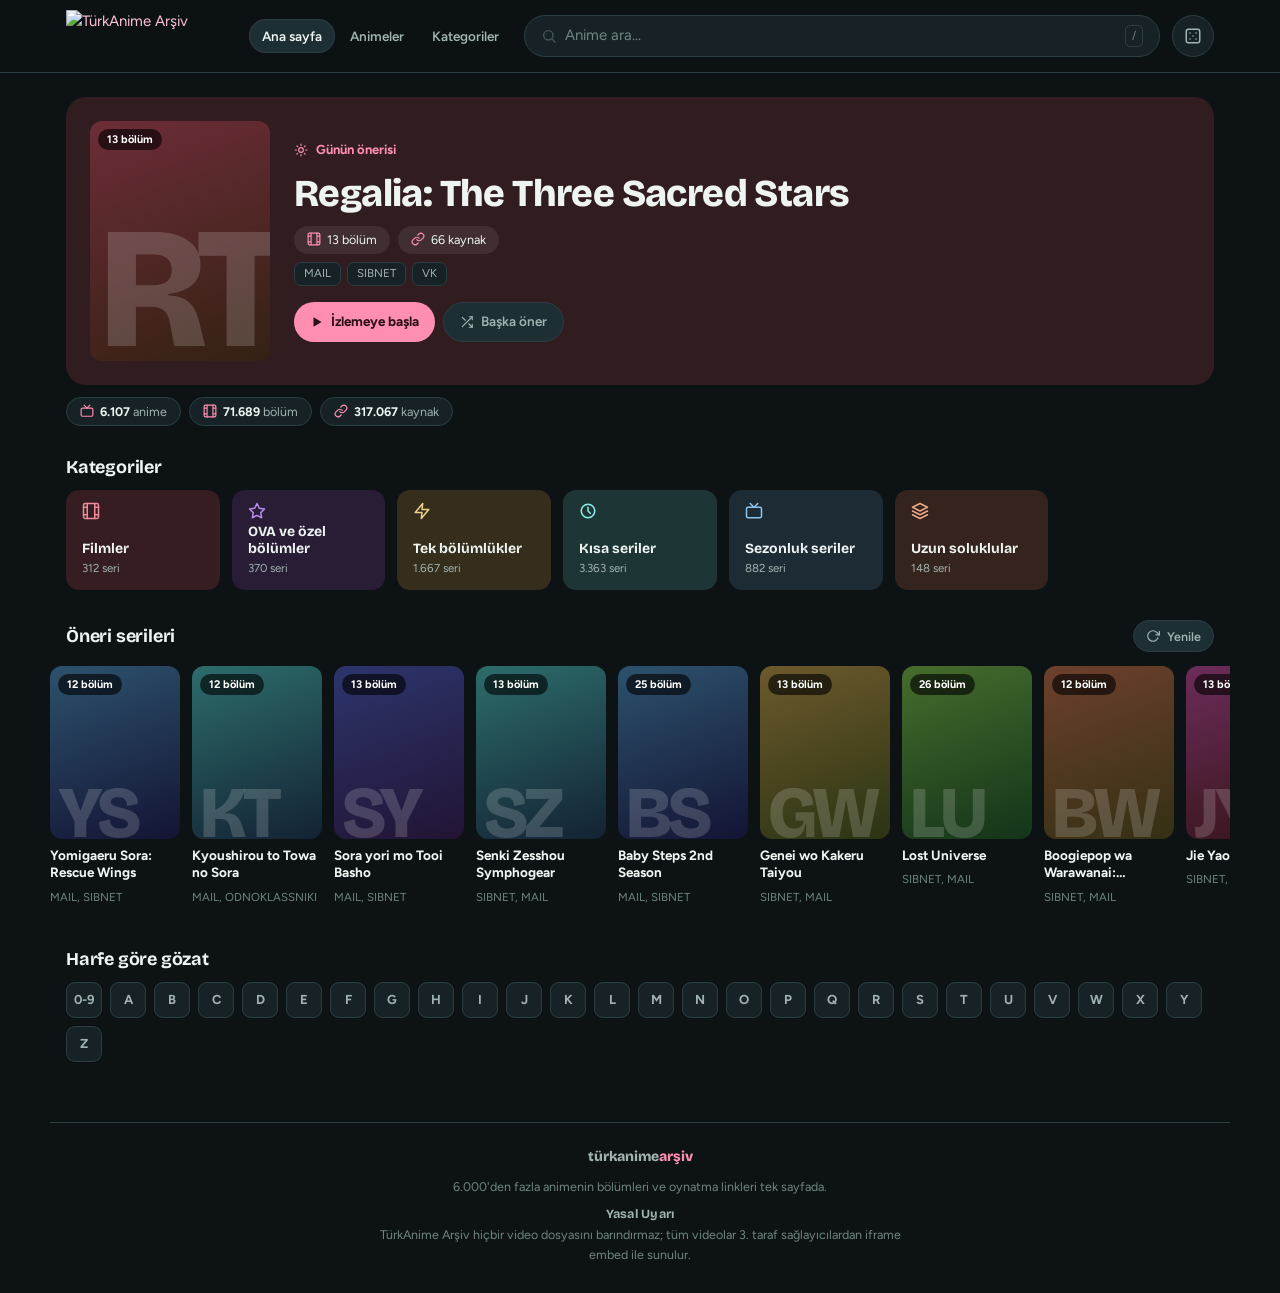
==== commit 6be6ed3e: "main (#4 tur kategorileri) dalına hizalandı" ====
--- a/search.html
+++ b/search.html
@@ -629,7 +629,7 @@
 <script id="index-data">
 "use strict";
 /* ---------- index: turkanime_b_uret.py buraya gömer ---------- */
-window.INDEX = /*INDEX_START*/[["0-saiji-start-dash-monogatari","0-saiji Start Dash Monogatari",12,28,0,["MAIL","MP4UPLOAD","UQLOAD","VOE"]],["0-saiji-start-dash-monogatari-season-2","0-saiji Start Dash Monogatari Season 2",12,27,0,["MAIL","MP4UPLOAD","UQLOAD"]],["009-1","009-1",12,55,0,["SIBNET","MAIL","VK","ODNOKLASSNIKI"]],["009-1-r-b","009-1: R&B",1,2,0,["SIBNET"]],["009-re-cyborg","009 Re:Cyborg",1,5,0,["MAIL","ODNOKLASSNIKI","SIBNET","VK"]],["07-ghost","07-Ghost",25,150,0,["MAIL","VK","ODNOKLASSNIKI","SIBNET"]],["1-2-paradise","1+2=Paradise",2,6,0,["SIBNET","UQLOAD","MAIL","VOE"]],["1-gatsu-ni-wa-christmas","1-gatsu ni wa Christmas",1,5,0,["MAIL","SIBNET"]],["100-man-no-inochi-no-ue-ni-ore-wa-tatteiru","100-man no Inochi no Ue ni Ore wa Tatteiru",12,65,0,["MAIL","SIBNET","ODNOKLASSNIKI","GDRIVE"]],["100-man-no-inochi-no-ue-ni-ore-wa-tatteiru-2nd-season","100-man no Inochi no Ue ni Ore wa Tatteiru 2nd Season",12,114,0,["MAIL","SIBNET","ODNOKLASSNIKI","DAILYMOTION"]],["11-nin-iru","11-nin Iru!",1,3,0,["VK","MAIL"]],["11eyes","11eyes",12,37,0,["SIBNET","UQLOAD"]],["12-sai-chicchana-mune-no-tokimeki","12-sai.: Chicchana Mune no Tokimeki",12,30,0,["SIBNET","MAIL","ODNOKLASSNIKI"]],["12-sai-chicchana-mune-no-tokimeki-2nd-season","12-sai.: Chicchana Mune no Tokimeki 2nd Season",12,40,0,["SIBNET","MAIL","GDRIVE"]],["16bit-sensation-another-layer","16bit Sensation: Another Layer",13,13,0,["GDRIVE"]],["180-byou-de-kimi-no-mimi-wo-shiawase-ni-dekiru-ka","180 Byou de Kimi no Mimi wo Shiawase ni Dekiru ka?",12,8,0,["ODNOKLASSNIKI","SIBNET","MAIL"]],["18if","18if",13,53,0,["MAIL","SIBNET","VK"]],["2-43-seiin-koukou-danshi-volley-bu","2.43: Seiin Koukou Danshi Volley-bu",12,171,0,["MAIL","ODNOKLASSNIKI","SIBNET","DAILYMOTION"]],["2-5-jigen-no-ririsa","2.5-jigen no Ririsa",24,38,0,["MAIL","UQLOAD","MP4UPLOAD","VOE"]],["22-7","22/7",12,59,0,["SIBNET","GDRIVE","MAIL"]],["2200-nen-neko-no-kuni-nippon","2200-nen Neko no Kuni Nippon",12,29,0,["MAIL","MP4UPLOAD","UQLOAD"]],["29-sai-dokushin-chuuken-boukensha-no-nichijou","29-sai Dokushin Chuuken Boukensha no Nichijou",12,27,0,["MAIL","MP4UPLOAD","VOE","DOODSTREAM"]],["3-gatsu-no-lion","3-gatsu no Lion",22,45,0,["SIBNET","MAIL","UQLOAD","VK"]],["3-gatsu-no-lion-2nd-season","3-gatsu no Lion 2nd Season",22,36,0,["SIBNET","GDRIVE","VK","YADISK"]],["3-nen-z-gumi-ginpachi-sensei","3-nen Z-gumi Ginpachi-sensei",12,37,0,["GDRIVE","MAIL","UQLOAD","MP4UPLOAD"]],["30-sai-no-hoken-taiiku","30-sai no Hoken Taiiku",12,59,0,["MAIL","ODNOKLASSNIKI","SIBNET","DAILYMOTION"]],["3d-kanojo-real-girl","3D Kanojo: Real Girl",12,35,0,["SIBNET","ODNOKLASSNIKI","MAIL"]],["3d-kanojo-real-girl-2nd-season","3D Kanojo: Real Girl 2nd Season",12,27,0,["SIBNET","MAIL","ODNOKLASSNIKI","GDRIVE"]],["3x3-eyes","3x3 Eyes",4,24,0,["MAIL","OK.RU","SIBNET","VK"]],["3x3-eyes-seima-densetsu","3x3 Eyes: Seima Densetsu",3,6,0,["MAIL"]],["5-toubun-no-hanayome","5-toubun no Hanayome",12,131,0,["SIBNET","MAIL","ODNOKLASSNIKI","GDRIVE"]],["5-toubun-no-hanayome-2nd-season","5-toubun no Hanayome 2nd Season",12,78,0,["SIBNET","MAIL","GDRIVE","ODNOKLASSNIKI"]],["5-toubun-no-hanayome-4","5-toubun no Hanayome 4",4,20,0,["DOODSTREAM","HDVID","MP4UPLOAD","UQLOAD"]],["5-toubun-no-hanayome-movie","5-toubun no Hanayome Movie",1,5,0,["GDRIVE","MAIL","ODNOKLASSNIKI","UQLOAD"]],["7-seeds","7 Seeds",12,68,0,["MAIL","SIBNET","GDRIVE","ODNOKLASSNIKI"]],["7-seeds-2nd-season","7 Seeds 2nd Season",12,28,0,["MAIL","SIBNET"]],["86","86",11,78,0,["SIBNET","GDRIVE","UQLOAD","MP4UPLOAD"]],["86-2nd-season","86 2nd Season",12,44,0,["SIBNET","GDRIVE","UQLOAD","MP4UPLOAD"]],["86-part-2-recaps","86 Part 2 Recaps",1,4,0,["SIBNET","ODNOKLASSNIKI"]],["86-special-edition-senya-ni-akaku-hinageshi-no-saku","86 Special Edition: Senya ni Akaku Hinageshi no Saku",1,2,0,["GDRIVE","SIBNET"]],["91-days","91 Days",12,261,0,["MAIL","ODNOKLASSNIKI","SIBNET","VK"]],["91-days-mijikai-rousoku","91 Days: Mijikai Rousoku",1,19,0,["MAIL","ODNOKLASSNIKI","SIBNET","VK"]],["91-days-special","91 Days Special",1,12,0,["MAIL","SIBNET","ODNOKLASSNIKI"]],["a-channel","A-Channel",12,27,0,["SIBNET","VK"]],["a-channel-a-channel","A-Channel: +A-Channel",11,68,0,["SIBNET","MAIL","ODNOKLASSNIKI","VK"]],["a-channel-smile","A-Channel+smile",2,9,0,["SIBNET","MAIL","ODNOKLASSNIKI","VK"]],["a-girl","A-Girl",1,2,0,["MAIL","SIBNET"]],["a-i-c-o-incarnation","A.I.C.O.: Incarnation",12,13,0,["SIBNET","MAIL","ODNOKLASSNIKI","UQLOAD"]],["a-kite","A Kite",0,0,0,[]],["a-ko-the-versus","A-Ko The Versus",2,4,0,["ODNOKLASSNIKI","SIBNET"]],["a-rank-party-wo-ridatsu-shita-ore-wa-moto-oshiego-tachi-to-meikyuu-shinbu-wo-mezasu","A-Rank Party wo Ridatsu shita Ore wa, Moto Oshiego-tachi to Meikyuu Shinbu wo Mezasu.",24,38,0,["MAIL","UQLOAD","GDRIVE","VIDEA"]],["a3-season-spring-summer","A3! Season Spring & Summer",7,49,0,["SIBNET","ODNOKLASSNIKI","MAIL","CYBERFILE"]],["aa-megami-sama","Aa! Megami-sama!",5,6,0,["SIBNET"]],["aa-megami-sama-2011","Aa! Megami-sama! (2011)",2,3,0,["SIBNET"]],["aa-megami-sama-sorezore-no-tsubasa","Aa! Megami-sama!: Sorezore no Tsubasa",22,69,0,["MAIL","ODNOKLASSNIKI","SIBNET","DAILYMOTION"]],["aa-megami-sama-tatakau-tsubasa","Aa! Megami-sama!: Tatakau Tsubasa",2,6,0,["MAIL","ODNOKLASSNIKI","SIBNET"]],["aa-megami-sama-tv","Aa! Megami-sama! (TV)",24,89,0,["SIBNET","MAIL","UQLOAD"]],["aa-megami-sama-tv-specials","Aa! Megami-sama! (TV) Specials",2,8,0,["MAIL","SIBNET"]],["aachi-wa-ssipak","Aachi wa Ssipak",1,1,0,["MAIL"]],["abarenbou-rikishi-matsutarou","Abarenbou Rikishi!! Matsutarou",23,77,0,["SIBNET","MAIL","ODNOKLASSNIKI","VK"]],["abashiri-ikka","Abashiri Ikka",1,7,0,["MAIL","SIBNET","VK"]],["abenobashi-mahou-shoutengai","Abenobashi Mahou☆Shoutengai",13,39,0,["MAIL","ODNOKLASSNIKI","SIBNET"]],["absolute-duo","Absolute Duo",12,142,0,["ODNOKLASSNIKI","MAIL","SIBNET","VK"]],["acca-13-ku-kansatsu-ka","ACCA: 13-ku Kansatsu-ka",12,69,0,["SIBNET","GDRIVE","MAIL","ODNOKLASSNIKI"]],["acca-13-ku-kansatsu-ka-specials","ACCA: 13-ku Kansatsu-ka Specials",6,8,0,["MAIL","SIBNET"]],["accel-world","Accel World",24,74,0,["SIBNET","UQLOAD"]],["accel-world-acchel-world","Accel World: Acchel World.",8,32,0,["MAIL","SIBNET","ODNOKLASSNIKI"]],["accel-world-ex","Accel World EX",2,6,0,["SIBNET","MAIL"]],["accel-world-infinite-burst","Accel World: Infinite∞Burst",1,0,0,[]],["acchi-kocchi-tv","Acchi Kocchi (TV)",12,93,0,["SIBNET","MAIL","ODNOKLASSNIKI"]],["acchi-kocchi-tv-place-princess","Acchi Kocchi (TV): Place=Princess",1,9,0,["MAIL","SIBNET","VK"]],["ace-wo-nerae","Ace wo Nerae!",4,12,0,["SIBNET","MAIL"]],["ace-wo-nerae-1979","Ace wo Nerae! (1979)",1,2,0,["MAIL","SIBNET"]],["acro-trip","Acro Trip",12,28,0,["MAIL","MP4UPLOAD","UQLOAD"]],["action-heroine-cheer-fruits","Action Heroine Cheer Fruits",9,36,0,["SIBNET","ODNOKLASSNIKI","GDRIVE","MAIL"]],["active-raid-kidou-kyoushuushitsu-dai-hachi-gakari","Active Raid: Kidou Kyoushuushitsu Dai Hachi Gakari",12,48,0,["SIBNET","VK"]],["active-raid-kidou-kyoushuushitsu-dai-hachi-gakari-2nd","Active Raid: Kidou Kyoushuushitsu Dai Hachi Gakari 2nd",12,61,0,["SIBNET","ODNOKLASSNIKI","VK","MAIL"]],["actors-songs-connection","Actors: Songs Connection",12,70,0,["MAIL","ODNOKLASSNIKI","SIBNET"]],["ad-police","AD Police",3,8,0,["SIBNET"]],["adachi-ga-hara","Adachi-ga Hara",1,4,0,["MAIL","SIBNET","VK"]],["adachi-to-shimamura","Adachi to Shimamura",12,100,0,["SIBNET","MAIL","ODNOKLASSNIKI","GDRIVE"]],["afro-samurai","Afro Samurai",5,25,0,["MAIL","ODNOKLASSNIKI"]],["afro-samurai-resurrection","Afro Samurai: Resurrection",1,6,0,["MAIL","ODNOKLASSNIKI","YADISK"]],["agatha-christie-no-meitantei-poirot-to-marple","Agatha Christie no Meitantei Poirot to Marple",39,135,0,["SIBNET","MAIL","ODNOKLASSNIKI"]],["aggressive-retsuko-ona","Aggressive Retsuko (ONA)",10,52,0,["MAIL","SIBNET"]],["aggressive-retsuko-ona-2nd-season","Aggressive Retsuko (ONA) 2nd Season",10,50,0,["MAIL","SIBNET"]],["aggressive-retsuko-ona-3rd-season","Aggressive Retsuko (ONA) 3rd Season",10,20,0,["MAIL","SIBNET"]],["aggressive-retsuko-ona-4th-season","Aggressive Retsuko (ONA) 4th Season",10,20,0,["MAIL","SIBNET"]],["aggressive-retsuko-ona-5th-season","Aggressive Retsuko (ONA) 5th Season",10,20,0,["MAIL","SIBNET"]],["aggressive-retsuko-we-wish-you-a-metal-christmas","Aggressive Retsuko: We Wish You a Metal Christmas",1,5,0,["MAIL","SIBNET"]],["aguu-tensai-ningyou","Aguu: Tensai Ningyou",4,14,0,["MAIL","SIBNET"]],["aharen-san-wa-hakarenai","Aharen-san wa Hakarenai",12,100,0,["SIBNET","GDRIVE","MAIL","VIDEA"]],["aharen-san-wa-hakarenai-season-2","Aharen-san wa Hakarenai Season 2",12,18,0,["SIBNET","GDRIVE","MAIL","ODNOKLASSNIKI"]],["ahiru-no-sora","Ahiru no Sora",50,152,0,["SIBNET","GDRIVE","UQLOAD","VIDEA"]],["aho-girl","Aho Girl",12,89,0,["SIBNET","MAIL","UQLOAD","VK"]],["ai-city","Ai City",1,1,0,["MAIL"]],["ai-mai-moe-can-change","Ai Mai! Moe Can Change!",1,2,0,["MAIL","SIBNET"]],["ai-monogatari-9-love-stories","Ai Monogatari: 9 Love Stories",2,10,0,["MAIL","SIBNET","VK"]],["ai-no-idenshi","AI no Idenshi",12,18,0,["SIBNET","MP4UPLOAD"]],["ai-no-kusabi","Ai no Kusabi",2,11,0,["SIBNET","MAIL","UQLOAD"]],["ai-no-kusabi-2012","Ai no Kusabi (2012)",4,19,0,["SIBNET","MAIL","UQLOAD"]],["ai-no-utagoe-wo-kikasete","Ai no Utagoe wo Kikasete",1,2,0,["MAIL","UQLOAD"]],["ai-tenchi-muyou","Ai Tenchi Muyou!",50,205,0,["MAIL","VK","SIBNET","ODNOKLASSNIKI"]],["ai-yori-aoshi","Ai Yori Aoshi",24,138,0,["SIBNET","MAIL","ODNOKLASSNIKI"]],["ai-yori-aoshi-enishi","Ai Yori Aoshi: Enishi",12,65,0,["MAIL","SIBNET","ODNOKLASSNIKI"]],["ai-yori-aoshi-enishi-miyuki-special","Ai Yori Aoshi: Enishi - Miyuki Special",1,6,0,["SIBNET","MAIL","ODNOKLASSNIKI"]],["aika","AIKa",7,8,0,["SIBNET","UQLOAD"]],["aika-zero","AIKa Zero",3,4,0,["SIBNET","UQLOAD"]],["aikatsu","Aikatsu!",51,207,0,["MAIL","SIBNET","VK","DAILYMOTION"]],["aikatsu-stars","Aikatsu Stars!",19,84,0,["SIBNET","MAIL","VK"]],["air","Air",12,59,0,["SIBNET","MAIL"]],["air-gear","Air Gear",25,155,0,["MAIL","SIBNET","ODNOKLASSNIKI","VK"]],["air-gear-kuro-no-hane-to-nemuri-no-mori-break-on-the-sky","Air Gear: Kuro no Hane to Nemuri no Mori - Break on the Sky",3,13,0,["MAIL","SIBNET","VK"]],["air-gear-special","Air Gear Special",1,6,0,["MAIL","ODNOKLASSNIKI","SIBNET","VK"]],["air-movie","Air Movie",1,5,0,["MAIL","SIBNET","ODNOKLASSNIKI"]],["air-recap","Air Recap",1,5,0,["SIBNET","MAIL"]],["aishen-qiaokeli-ing","Aishen Qiaokeli-ing...",15,60,0,["MAIL","SIBNET","VK","UQLOAD"]],["aishen-qiaokeli-ing-2nd-season","Aishen Qiaokeli-ing... 2nd Season",15,35,0,["SIBNET","ODNOKLASSNIKI","MAIL","MEGA"]],["aishiteru-game-wo-owarasetai","Aishiteru Game wo Owarasetai",12,26,0,["SIBNET","HDVID","OK.RU","MP4UPLOAD"]],["aishiteruze-baby","Aishiteruze Baby★★",26,26,0,["SIBNET"]],["aiura","Aiura",12,65,0,["MAIL","SIBNET","ODNOKLASSNIKI"]],["ajin","Ajin",13,80,0,["SIBNET","VK"]],["ajin-2nd-season","Ajin 2nd Season",13,36,0,["SIBNET","MAIL","ODNOKLASSNIKI","VK"]],["ajin-2nd-season-ova","Ajin 2nd Season OVA",1,1,0,["SIBNET"]],["ajin-ova","Ajin OVA",2,4,0,["SIBNET"]],["ajin-part-1-shoudou","Ajin Part 1: Shoudou",1,2,0,["MAIL","SIBNET"]],["akachan-to-boku","Akachan to Boku",35,165,0,["SIBNET","MAIL","ODNOKLASSNIKI","VK"]],["akagami-no-shirayuki-hime","Akagami no Shirayuki-hime",12,142,0,["SIBNET","MAIL","ODNOKLASSNIKI","VK"]],["akagami-no-shirayuki-hime-2nd-season","Akagami no Shirayuki-hime 2nd Season",12,144,0,["SIBNET","MAIL","VK","ODNOKLASSNIKI"]],["akagami-no-shirayuki-hime-nandemonai-takaramono-kono-page","Akagami no Shirayuki-hime: Nandemonai Takaramono, Kono Page",1,3,0,["SIBNET","MAIL"]],["akage-no-anne","Akage no Anne",50,50,0,["SIBNET"]],["akai-hayate","Akai Hayate",4,14,0,["MAIL","SIBNET"]],["akame-ga-kill","Akame ga Kill!",24,235,0,["SIBNET","MP4UPLOAD","GDRIVE","UQLOAD"]],["akame-ga-kill-theater","Akame ga Kill! Theater",24,93,0,["SIBNET","MAIL","VK","ODNOKLASSNIKI"]],["akane-banashi","Akane-banashi",12,20,0,["MP4UPLOAD","SIBNET","MAIL","UQLOAD"]],["akaneiro-ni-somaru-saka","Akaneiro ni Somaru Saka",12,43,0,["SIBNET","MAIL","UQLOAD"]],["akaneiro-ni-somaru-saka-hardcore","Akaneiro ni Somaru Saka: Hardcore",1,4,0,["SIBNET","UQLOAD","VK"]],["akanesasu-shoujo","Akanesasu Shoujo",12,38,0,["MAIL","SIBNET","ODNOKLASSNIKI"]],["akatsuki-no-yona","Akatsuki no Yona",25,106,0,["SIBNET","VIDEA","VK","DAILYMOTION"]],["akatsuki-no-yona-ova","Akatsuki no Yona OVA",3,8,0,["SIBNET","MAIL","VK"]],["akb0048","AKB0048",13,52,0,["MAIL","SIBNET","ODNOKLASSNIKI"]],["akebi-chan-no-sailor-fuku","Akebi-chan no Sailor-fuku",12,34,0,["SIBNET","UQLOAD"]],["aki-no-kanade","Aki no Kanade",1,3,0,["MAIL"]],["aki-sora","Aki-Sora",1,6,0,["SIBNET","MAIL","MEGA","MP4UPLOAD"]],["aki-sora-yume-no-naka","Aki-Sora: Yume no Naka",2,12,0,["SIBNET","MAIL","MP4UPLOAD","UQLOAD"]],["akiba-meido-sensou","Akiba Meido Sensou",12,25,0,["SIBNET","GDRIVE","OK.RU"]],["akiba-s-trip-the-animation","Akiba's Trip The Animation",13,100,0,["MAIL","VK","SIBNET","MEGA"]],["akikan","Akikan!",12,30,0,["SIBNET","MAIL","UQLOAD"]],["akira","Akira",1,2,0,["MAIL","SIBNET"]],["akkun-to-kanojo","Akkun to Kanojo",25,263,0,["ODNOKLASSNIKI","SIBNET","GDRIVE","MAIL"]],["aku-no-hana","Aku no Hana",13,53,0,["SIBNET","VK"]],["akudama-drive","Akudama Drive",12,101,0,["SIBNET","MAIL","DAILYMOTION","UQLOAD"]],["akuemon","Akuemon",1,4,0,["SIBNET","VK"]],["akujiki-reijou-to-kyouketsu-koushaku","Akujiki Reijou to Kyouketsu Koushaku",12,39,0,["GDRIVE","MAIL","UQLOAD","MP4UPLOAD"]],["akuma-kun","Akuma-kun",0,0,0,[]],["akuma-kun-ona","Akuma-kun (ONA)",12,19,0,["SIBNET","MAIL"]],["akuma-no-riddle","Akuma no Riddle",12,142,0,["SIBNET","MAIL","ODNOKLASSNIKI","VK"]],["akuma-no-riddle-shousha-wa-dare-nukiuchi-test","Akuma no Riddle: Shousha wa Dare? Nukiuchi Test",1,8,0,["MAIL","SIBNET","ODNOKLASSNIKI"]],["akuyaku-reijou-nano-de-last-boss-wo-kattemimashita","Akuyaku Reijou nano de Last Boss wo Kattemimashita",12,18,0,["SIBNET","GDRIVE","ODNOKLASSNIKI","OK.RU"]],["akuyaku-reijou-tensei-ojisan","Akuyaku Reijou Tensei Ojisan",12,13,0,["MAIL","DOODSTREAM","VOE"]],["akuyaku-reijou-wa-ringoku-no-outaishi-ni-dekiai-sareru","Akuyaku Reijou wa Ringoku no Outaishi ni Dekiai sareru",12,32,0,["MAIL","UQLOAD","MP4UPLOAD","GDRIVE"]],["aldnoah-zero","Aldnoah.Zero",12,75,0,["SIBNET","MAIL"]],["aldnoah-zero-2nd-season","Aldnoah.Zero 2nd Season",12,51,0,["SIBNET","VK"]],["alexander-senki","Alexander Senki",13,26,0,["MAIL","SIBNET"]],["alice-gear-aegis-doki-actress-darake-no-mermaid-grand-prix","Alice Gear Aegis: Doki! Actress Darake no Mermaid Grand Prix♥",1,1,0,["MAIL"]],["alice-in-deadly-school","Alice in Deadly School",1,4,0,["MAIL","ODNOKLASSNIKI","SIBNET","VK"]],["alice-or-alice-siscon-niisan-to-futago-no-imouto","Alice or Alice: Siscon Niisan to Futago no Imouto",12,151,0,["SIBNET","ODNOKLASSNIKI","MAIL","GDRIVE"]],["alice-to-therese-no-maboroshi-koujou","Alice to Therese no Maboroshi Koujou",1,1,0,["UQLOAD"]],["alice-to-zouroku","Alice to Zouroku",13,47,0,["SIBNET","GDRIVE","MAIL","ODNOKLASSNIKI"]],["alien-9","Alien 9",4,20,0,["MAIL","SIBNET","VK"]],["all-out","All Out!!",25,194,0,["MAIL","ODNOKLASSNIKI","SIBNET","VK"]],["allison-to-lillia","Allison to Lillia",26,136,0,["SIBNET","MAIL","VK","ODNOKLASSNIKI"]],["alma-chan-wa-kazoku-ni-naritai","Alma-chan wa Kazoku ni Naritai",11,23,0,["MAIL","GDRIVE","UQLOAD","MP4UPLOAD"]],["alps-no-shoujo-heidi","Alps no Shoujo Heidi",52,206,0,["SIBNET","VK","MAIL"]],["altered-carbon-resleeved","Altered Carbon: Resleeved",1,1,0,["MAIL"]],["amaama-to-inazuma","Amaama to Inazuma",12,152,0,["MAIL","VK","ODNOKLASSNIKI","SIBNET"]],["amaenaide-yo","Amaenaide yo!!",12,27,0,["SIBNET","MAIL","ODNOKLASSNIKI"]],["amaenaide-yo-katsu","Amaenaide yo!! Katsu!!",12,15,0,["SIBNET","UQLOAD"]],["amaenaide-yo-katsu-damasarenaide-yo","Amaenaide yo!! Katsu!!: Damasarenaide yo!!",1,9,0,["SIBNET","MAIL","UQLOAD","VK"]],["amaenaide-yo-yasumanaide-yo","Amaenaide yo!!: Yasumanaide yo!!",1,2,0,["MAIL","SIBNET"]],["amagami-san-chi-no-enmusubi","Amagami-san Chi no Enmusubi",24,27,0,["SIBNET","GDRIVE"]],["amagami-ss","Amagami SS",25,161,0,["MAIL","ODNOKLASSNIKI","SIBNET","VK"]],["amagami-ss-ova","Amagami SS OVA",1,7,0,["MAIL","ODNOKLASSNIKI","SIBNET"]],["amagami-ss-plus","Amagami SS+ Plus",13,63,0,["SIBNET","ODNOKLASSNIKI","MAIL"]],["amagami-ss-plus-extra-episode-plus","Amagami SS+ Plus: Extra Episode+ Plus",5,25,0,["MAIL","SIBNET","ODNOKLASSNIKI"]],["amagi-brilliant-park","Amagi Brilliant Park",13,145,0,["VK","SIBNET","ODNOKLASSNIKI","MAIL"]],["amagi-brilliant-park-nonbirishiteiru-hima-ga-nai","Amagi Brilliant Park: Nonbirishiteiru Hima ga Nai!",1,6,0,["ODNOKLASSNIKI","SIBNET","MAIL","VK"]],["amagi-brilliant-park-wakuwaku-mini-theater-rakugaki-backstage","Amagi Brilliant Park: Wakuwaku Mini Theater - Rakugaki Backstage",7,32,0,["SIBNET","MAIL","ODNOKLASSNIKI","VK"]],["amanchu","Amanchu!",12,50,0,["SIBNET","MAIL","VK","ODNOKLASSNIKI"]],["amanchu-advance","Amanchu! Advance",12,38,0,["SIBNET","MAIL","DAILYMOTION"]],["amanchu-yakusoku-no-natsu-to-atarashii-omoide-no-koto","Amanchu!: Yakusoku no Natsu to Atarashii Omoide no Koto",1,3,0,["MAIL","SIBNET"]],["amatsuki","Amatsuki",13,25,0,["SIBNET","MAIL"]],["ame-iro-cocoa","Ame-iro Cocoa",12,55,0,["SIBNET","ODNOKLASSNIKI","MAIL","VK"]],["ame-iro-cocoa-in-hawaii","Ame-iro Cocoa in Hawaii",12,51,0,["SIBNET","VK","ODNOKLASSNIKI","MAIL"]],["ame-iro-cocoa-rainy-color-e-youkoso","Ame-iro Cocoa: Rainy Color e Youkoso!",12,51,0,["MAIL","SIBNET","VK","ODNOKLASSNIKI"]],["ame-iro-cocoa-series-ame-con","Ame-iro Cocoa Series: Ame-con!!",12,32,0,["MAIL","SIBNET","ODNOKLASSNIKI"]],["ame-iro-cocoa-side-g","Ame-iro Cocoa: Side G",12,35,0,["MAIL","ODNOKLASSNIKI"]],["ame-to-kimi-to","Ame to Kimi to",12,33,0,["SIBNET","MAIL","MP4UPLOAD","UQLOAD"]],["ame-to-shoujo-to-watashi-no-tegami","Ame to Shoujo to Watashi no Tegami",1,5,0,["MAIL","ODNOKLASSNIKI","SIBNET","VK"]],["ame-wo-tsugeru-hyouryuu-danchi","Ame wo Tsugeru Hyouryuu Danchi",1,4,0,["MAIL","ODNOKLASSNIKI","SIBNET"]],["amefuri-kozou","Amefuri Kozou",1,5,0,["SIBNET","MAIL","VK"]],["ameku-takao-no-suiri-karte","Ameku Takao no Suiri Karte",12,45,0,["SIBNET","GDRIVE","MP4UPLOAD"]],["amnesia","Amnesia",12,82,0,["MAIL","ODNOKLASSNIKI","VK","SIBNET"]],["amnesia-ova","Amnesia OVA",1,5,0,["MAIL","SIBNET","VK"]],["amon-devilman-mokushiroku","Amon: Devilman Mokushiroku",1,4,0,["SIBNET","MAIL","UQLOAD"]],["amon-saga","Amon Saga",1,7,0,["MAIL","SIBNET","GDRIVE","ODNOKLASSNIKI"]],["android-wa-keiken-ninzuu-ni-hairimasu-ka","Android wa Keiken Ninzuu ni Hairimasu ka??",8,0,0,[]],["android-wa-keiken-ninzuu-ni-hairimasu-ka-special","Android wa Keiken Ninzuu ni Hairimasu ka?? Special",0,0,0,[]],["ane-log-moyako-neesan-no-tomaranai-monologue","Ane Log: Moyako Neesan no Tomaranai Monologue",3,12,0,["SIBNET","MAIL","UQLOAD","ODNOKLASSNIKI"]],["ange-vierge","Ange Vierge",12,111,0,["ODNOKLASSNIKI","SIBNET","MAIL","VK"]],["angel-beats","Angel Beats!",13,37,0,["SIBNET","UQLOAD","MP4UPLOAD","ODNOKLASSNIKI"]],["angel-beats-specials","Angel Beats! Specials",1,2,0,["SIBNET"]],["angel-cop","Angel Cop",0,0,0,[]],["angel-densetsu","Angel Densetsu",1,5,0,["MAIL","SIBNET"]],["angel-heart","Angel Heart",50,226,0,["SIBNET","MAIL","ODNOKLASSNIKI","VK"]],["angel-s-feather","Angel's Feather",2,8,0,["SIBNET","ODNOKLASSNIKI"]],["angelique","Angelique",3,12,0,["MAIL","SIBNET"]],["angolmois-genkou-kassenki","Angolmois: Genkou Kassenki",12,57,0,["SIBNET","MAIL","ODNOKLASSNIKI","GDRIVE"]],["ani-ni-tsukeru-kusuri-wa-nai","Ani ni Tsukeru Kusuri wa Nai!",12,48,0,["MAIL","SIBNET"]],["ani-ni-tsukeru-kusuri-wa-nai-2","Ani ni Tsukeru Kusuri wa Nai! 2",24,103,0,["SIBNET","MAIL","ODNOKLASSNIKI","GDRIVE"]],["ani-ni-tsukeru-kusuri-wa-nai-3","Ani ni Tsukeru Kusuri wa Nai! 3",12,36,0,["MAIL","SIBNET","MEGA","ODNOKLASSNIKI"]],["ani-ni-tsukeru-kusuri-wa-nai-4","Ani ni Tsukeru Kusuri wa Nai! 4",12,76,0,["SIBNET","MAIL","GDRIVE","ODNOKLASSNIKI"]],["ani-ni-tsukeru-kusuri-wa-nai-5","Ani ni Tsukeru Kusuri wa Nai! 5",12,36,0,["GDRIVE","MAIL","ODNOKLASSNIKI"]],["anila-to-cocora","Anila to Cocora",13,36,0,["MAIL","MP4UPLOAD","UQLOAD"]],["anima-yell","Anima Yell!",12,60,0,["SIBNET","GDRIVE","ODNOKLASSNIKI","MAIL"]],["animation-kapibara-san","Animation Kapibara-san",9,39,0,["SIBNET","MAIL","ODNOKLASSNIKI","VIDEA"]],["anime-tenchou","Anime Tenchou",1,4,0,["MAIL","SIBNET"]],["animegataris","Animegataris",12,66,0,["SIBNET","MAIL","ODNOKLASSNIKI","VK"]],["anitore-ex","Anitore! EX",12,44,0,["SIBNET","ODNOKLASSNIKI","MAIL"]],["anne-happy","Anne Happy♪",12,52,0,["SIBNET","VK","MAIL","ODNOKLASSNIKI"]],["anne-no-nikki","Anne no Nikki",1,2,0,["MAIL","SIBNET"]],["anne-shirley","Anne Shirley",24,32,0,["SIBNET","GDRIVE","MP4UPLOAD","MAIL"]],["ano-hi-mita-hana-no-namae-wo-bokutachi-wa-mada-shiranai","Ano Hi Mita Hana no Namae wo Bokutachi wa Mada Shiranai.",11,32,0,["SIBNET","VK","MP4UPLOAD"]],["ano-hi-mita-hana-no-namae-wo-bokutachi-wa-mada-shiranai-menma-e-no-tegami","Ano Hi Mita Hana no Namae wo Bokutachi wa Mada Shiranai.: Menma e no Tegami",1,2,0,["MAIL","SIBNET"]],["ano-hi-mita-hana-no-namae-wo-bokutachi-wa-mada-shiranai-movie","Ano Hi Mita Hana no Namae wo Bokutachi wa Mada Shiranai. Movie",1,4,0,["MAIL","SIBNET"]],["ano-hi-no-kanojo-tachi","Ano Hi no Kanojo-tachi",8,25,0,["MAIL","SIBNET","ODNOKLASSNIKI"]],["ano-ko-ni-1000","Ano Ko ni 1000%",1,5,0,["MAIL","SIBNET","GDRIVE"]],["ano-natsu-de-matteru","Ano Natsu de Matteru",12,59,0,["SIBNET","MAIL","ODNOKLASSNIKI","VK"]],["ano-natsu-de-matteru-bokutachi-wa-koukou-saigo-no-natsu-wo-sugoshinagara-ano-natsu-de-matteiru","Ano Natsu de Matteru: Bokutachi wa Koukou Saigo no Natsu wo Sugoshinagara, Ano Natsu de Matteiru.",1,6,0,["MAIL","ODNOKLASSNIKI","SIBNET","VK"]],["another","Another",12,138,0,["SIBNET","MAIL","ODNOKLASSNIKI","VK"]],["another-the-other-inga","Another: The Other - Inga",1,5,0,["MAIL","MP4UPLOAD","ODNOKLASSNIKI","SIBNET"]],["another-world","Another World",3,15,0,["SIBNET","MAIL","GDRIVE","ODNOKLASSNIKI"]],["ansatsu-kyoushitsu","Ansatsu Kyoushitsu",1,8,0,["SIBNET","MAIL","VK","ODNOKLASSNIKI"]],["ansatsu-kyoushitsu-2nd-season-kagaijugyou-hen","Ansatsu Kyoushitsu 2nd Season: Kagaijugyou-hen",1,4,0,["DAILYMOTION","GDRIVE","ODNOKLASSNIKI","SIBNET"]],["ansatsu-kyoushitsu-365-nichi-no-jikan","Ansatsu Kyoushitsu: 365-nichi no Jikan",1,4,0,["MAIL","ODNOKLASSNIKI","SIBNET"]],["ansatsu-kyoushitsu-deai-no-jikan","Ansatsu Kyoushitsu: Deai no Jikan",1,6,0,["MAIL","SIBNET","ODNOKLASSNIKI","VK"]],["ansatsu-kyoushitsu-movie-minna-no-jikan","Ansatsu Kyoushitsu Movie: Minna no Jikan",1,2,0,["HDVID","VOE"]],["ansatsu-kyoushitsu-tv","Ansatsu Kyoushitsu (TV)",22,180,0,["MAIL","SIBNET","ODNOKLASSNIKI","MP4UPLOAD"]],["ansatsu-kyoushitsu-tv-2nd-season","Ansatsu Kyoushitsu (TV) 2nd Season",25,52,0,["MAIL","SIBNET","VK","UQLOAD"]],["ansatsusha-de-aru-ore-no-status-ga-yuusha-yori-mo-akiraka-ni-tsuyoi-no-da-ga","Ansatsusha de Aru Ore no Status ga Yuusha yori mo Akiraka ni Tsuyoi no da ga",12,68,0,["GDRIVE","MAIL","SIBNET","UQLOAD"]],["ao-ashi","Ao Ashi",24,185,0,["SIBNET","MAIL","ODNOKLASSNIKI","GDRIVE"]],["ao-haru-ride","Ao Haru Ride",12,315,0,["SIBNET","MAIL","ODNOKLASSNIKI","VK"]],["ao-haru-ride-ova","Ao Haru Ride OVA",2,23,0,["MAIL","ODNOKLASSNIKI","SIBNET","VK"]],["ao-no-6-gou","Ao no 6-gou",4,17,0,["SIBNET","MAIL"]],["ao-no-exorcist","Ao no Exorcist",25,86,0,["SIBNET","UQLOAD"]],["ao-no-exorcist-kuro-no-iede","Ao no Exorcist: Kuro no Iede",1,6,0,["SIBNET","MAIL","ODNOKLASSNIKI"]],["ao-no-exorcist-kyoto-fujouou-hen","Ao no Exorcist: Kyoto Fujouou-hen",12,114,0,["SIBNET","GDRIVE","VIDEA"]],["ao-no-exorcist-kyoto-fujouou-hen-ova","Ao no Exorcist: Kyoto Fujouou-hen OVA",2,10,0,["SIBNET","GDRIVE","MAIL"]],["ao-no-exorcist-movie","Ao no Exorcist Movie",1,2,0,["MAIL","ODNOKLASSNIKI"]],["ao-no-exorcist-shimane-illuminati-hen","Ao no Exorcist: Shimane Illuminati-hen",12,31,0,["SIBNET","CYBERFILE"]],["ao-no-exorcist-ura-ex","Ao no Exorcist: Ura Ex",10,87,0,["SIBNET","MAIL","VK","GDRIVE"]],["ao-no-exorcist-yosuga-hen","Ao no Exorcist: Yosuga-hen",12,34,0,["MAIL","MP4UPLOAD","UQLOAD","DOODSTREAM"]],["ao-no-exorcist-yuki-no-hate-hen","Ao no Exorcist: Yuki no Hate-hen",12,35,0,["SIBNET","GDRIVE","CYBERFILE"]],["ao-no-hako","Ao no Hako",25,156,0,["SIBNET","GDRIVE","MP4UPLOAD","MAIL"]],["ao-no-kanata-no-four-rhythm","Ao no Kanata no Four Rhythm",12,92,0,["SIBNET","VK","ODNOKLASSNIKI","MAIL"]],["ao-no-miburo","Ao no Miburo",24,48,0,["MAIL","GDRIVE","MP4UPLOAD","UQLOAD"]],["ao-no-miburo-serizawa-ansatsu-hen","Ao no Miburo: Serizawa Ansatsu-hen",14,32,0,["MAIL","GDRIVE","MP4UPLOAD"]],["ao-no-orchestra","Ao no Orchestra",24,117,0,["SIBNET","GDRIVE","ODNOKLASSNIKI","VK"]],["ao-no-orchestra-season-2","Ao no Orchestra Season 2",21,29,0,["MAIL","MP4UPLOAD","GDRIVE","UQLOAD"]],["ao-oni-the-animation","Ao Oni The Animation",13,65,0,["SIBNET","ODNOKLASSNIKI","MAIL","VK"]],["aoharu-x-kikanjuu","Aoharu x Kikanjuu",12,160,0,["SIBNET","ODNOKLASSNIKI","MAIL","VK"]],["aoharu-x-kikanjuu-kemono-tachi-no-senjou-da-na","Aoharu x Kikanjuu: Kemono-tachi no Senjou da na!",1,5,0,["MAIL","ODNOKLASSNIKI","SIBNET","VK"]],["aoi-bungaku-series","Aoi Bungaku Series",12,169,0,["ODNOKLASSNIKI","MAIL","SIBNET","VK"]],["aoi-hana","Aoi Hana",11,55,0,["SIBNET","MAIL","ODNOKLASSNIKI","VK"]],["aoi-sekai-no-chuushin-de","Aoi Sekai no Chuushin de",3,16,0,["SIBNET","ODNOKLASSNIKI","MAIL"]],["aoki-densetsu-shoot","Aoki Densetsu Shoot!",58,154,0,["MAIL","SIBNET"]],["aoki-densetsu-shoot-movie","Aoki Densetsu Shoot! (Movie)",1,3,0,["MAIL","SIBNET"]],["aoki-hagane-no-arpeggio-ars-nova","Aoki Hagane no Arpeggio: Ars Nova",12,48,0,["VK","MAIL","SIBNET"]],["aoki-hagane-no-arpeggio-ars-nova-cadenza","Aoki Hagane no Arpeggio: Ars Nova Cadenza",1,5,0,["MAIL","ODNOKLASSNIKI","VK"]],["aoki-hagane-no-arpeggio-ars-nova-dc","Aoki Hagane no Arpeggio: Ars Nova DC",1,4,0,["MAIL","ODNOKLASSNIKI"]],["aoki-honoo","Aoki Honoo",1,4,0,["MAIL","SIBNET"]],["apocalypse-hotel","Apocalypse Hotel",12,16,0,["SIBNET","GDRIVE","ODNOKLASSNIKI"]],["appare-ranman","Appare-Ranman!",13,70,0,["SIBNET","DAILYMOTION","MAIL","YADISK"]],["appleseed","Appleseed",1,4,0,["MAIL","ODNOKLASSNIKI","SIBNET"]],["appleseed-saga-ex-machina","Appleseed Saga Ex Machina",1,5,0,["ODNOKLASSNIKI","MAIL","SIBNET"]],["appleseed-xiii","Appleseed XIII",13,28,0,["SIBNET","MAIL","ODNOKLASSNIKI"]],["aquarion-evol","Aquarion Evol",25,189,0,["SIBNET","MAIL","ODNOKLASSNIKI","VK"]],["aquarion-logos","Aquarion Logos",26,110,0,["SIBNET","VK","MAIL","ODNOKLASSNIKI"]],["ar-tonelico-sekai-no-owari-de-utai-tsuzukeru-shoujo","Ar Tonelico: Sekai no Owari de Utai Tsuzukeru Shoujo",1,8,0,["MAIL","SIBNET","ODNOKLASSNIKI"]],["araburu-kisetsu-no-otome-domo-yo","Araburu Kisetsu no Otome-domo yo.",12,75,0,["SIBNET","MAIL","ODNOKLASSNIKI","GDRIVE"]],["arad-senki-slap-up-party","Arad Senki: Slap Up Party",26,92,0,["SIBNET","MAIL","VK","ODNOKLASSNIKI"]],["aragne-no-mushikago","Aragne no Mushikago",1,2,0,["MAIL","ODNOKLASSNIKI"]],["arakawa-under-the-bridge","Arakawa Under the Bridge",13,52,0,["MAIL","ODNOKLASSNIKI","SIBNET"]],["arakawa-under-the-bridge-x-bridge","Arakawa Under the Bridge x Bridge",13,63,0,["SIBNET","MAIL","ODNOKLASSNIKI","VK"]],["arashi-no-yoru-ni-himitsu-no-tomodachi","Arashi no Yoru ni: Himitsu no Tomodachi",26,153,0,["MAIL","SIBNET","ODNOKLASSNIKI","VK"]],["arata-kangatari","Arata Kangatari",12,30,0,["SIBNET","MAIL"]],["arata-naru-sekai-world-s-start-load-end","Arata naru Sekai: World's/Start/Load/End",1,4,0,["MAIL","SIBNET","VK"]],["arc-the-lad","Arc the Lad",26,121,0,["MAIL","SIBNET","ODNOKLASSNIKI"]],["arcade-gamer-fubuki","Arcade Gamer Fubuki",4,12,0,["MAIL","SIBNET","ODNOKLASSNIKI"]],["arcana-famiglia","Arcana Famiglia",12,53,0,["SIBNET","ODNOKLASSNIKI"]],["arcane","Arcane",9,62,0,["MAIL","SIBNET","ODNOKLASSNIKI"]],["arcane-season-2","Arcane: Season 2",9,14,0,["MAIL","ODNOKLASSNIKI"]],["area-88-tv","Area 88 (TV)",12,47,0,["SIBNET","MAIL","VK","ODNOKLASSNIKI"]],["area-no-kishi","Area no Kishi",37,215,0,["ODNOKLASSNIKI","SIBNET","MAIL","VK"]],["arete-hime","Arete Hime",1,1,0,["MAIL"]],["argento-soma","Argento Soma",25,143,0,["MAIL","SIBNET","VK","ODNOKLASSNIKI"]],["argonavis-from-bang-dream","Argonavis from BanG Dream!",13,50,0,["MAIL","SIBNET","ODNOKLASSNIKI","GDRIVE"]],["aria-the-animation","Aria The Animation",13,75,0,["SIBNET","MAIL","ODNOKLASSNIKI"]],["aria-the-avvenire","Aria The Avvenire",3,14,0,["MAIL","SIBNET","ODNOKLASSNIKI","VK"]],["aria-the-natural","Aria The Natural",26,96,0,["MAIL","ODNOKLASSNIKI","VK","DAILYMOTION"]],["aria-the-natural-sono-futatabi-deaeru-kiseki-ni","Aria the Natural: Sono Futatabi Deaeru Kiseki ni...",1,4,0,["SIBNET","MAIL","ODNOKLASSNIKI"]],["aria-the-origination","Aria The Origination",13,66,0,["SIBNET","ODNOKLASSNIKI","MAIL"]],["aria-the-origination-sono-choppiri-himitsu-no-basho-ni","Aria the Origination: Sono Choppiri Himitsu no Basho ni...",1,4,0,["SIBNET","MAIL","ODNOKLASSNIKI"]],["aria-the-ova-arietta","Aria The OVA: Arietta",1,5,0,["ODNOKLASSNIKI","SIBNET","VK"]],["arifureta-shokugyou-de-sekai-saikyou","Arifureta Shokugyou de Sekai Saikyou",13,174,0,["SIBNET","UQLOAD","GDRIVE","DAILYMOTION"]],["arifureta-shokugyou-de-sekai-saikyou-2nd-season","Arifureta Shokugyou de Sekai Saikyou 2nd Season",12,92,0,["SIBNET","GDRIVE","MAIL","VK"]],["arifureta-shokugyou-de-sekai-saikyou-recap","Arifureta Shokugyou de Sekai Saikyou Recap",1,6,0,["SIBNET","MAIL","MEGA"]],["arifureta-shokugyou-de-sekai-saikyou-season-3","Arifureta Shokugyou de Sekai Saikyou Season 3",16,12,0,["SIBNET","GDRIVE","ODNOKLASSNIKI","VOE"]],["arifureta-shokugyou-de-sekai-saikyou-specials","Arifureta Shokugyou de Sekai Saikyou Specials",2,5,0,["SIBNET","MAIL"]],["arion","Arion",1,3,0,["MAIL","SIBNET"]],["ark-ix","Ark IX",1,4,0,["MAIL","ODNOKLASSNIKI","SIBNET","VK"]],["arknights-fuyukomori-kaerimichi","Arknights: Fuyukomori Kaerimichi",8,37,0,["SIBNET","GDRIVE","ODNOKLASSNIKI","MP4UPLOAD"]],["arknights-reimei-zensou","Arknights: Reimei Zensou",8,72,0,["SIBNET","GDRIVE","ODNOKLASSNIKI","MAIL"]],["arknights-rise-from-ember","Arknights: Rise from Ember",10,10,0,["SIBNET","MP4UPLOAD","GDRIVE","MAIL"]],["armitage-iii","Armitage III",4,20,0,["SIBNET","MAIL","ODNOKLASSNIKI"]],["armitage-iii-dual-matrix","Armitage III: Dual-Matrix",1,4,0,["MAIL","ODNOKLASSNIKI","SIBNET"]],["arne-no-jikenbo","Arne no Jikenbo",12,27,0,["MAIL","MP4UPLOAD","UQLOAD"]],["around-40-otoko-no-isekai-tsuuhan","Around 40 Otoko no Isekai Tsuuhan",13,18,0,["MAIL","MP4UPLOAD","UQLOAD","VOE"]],["arp-backstage-pass","ARP Backstage Pass",5,26,0,["SIBNET","MAIL","VIDEA","GDRIVE"]],["ars-no-kyojuu","Ars no Kyojuu",1,3,0,["SIBNET","GDRIVE"]],["arslan-senki-tv","Arslan Senki (TV)",25,513,0,["MAIL","SIBNET","ODNOKLASSNIKI","VK"]],["arslan-senki-tv-fuujin-ranbu","Arslan Senki (TV): Fuujin Ranbu",8,57,0,["SIBNET","VK","MAIL"]],["arslan-senki-tv-gaiden","Arslan Senki (TV) Gaiden",2,14,0,["MAIL","ODNOKLASSNIKI","SIBNET","VK"]],["arte","Arte",12,136,0,["SIBNET","GDRIVE","VIDEA","YADISK"]],["artiswitch","Artiswitch",6,30,0,["MAIL","GDRIVE","SIBNET"]],["aru-asa-dummy-head-mic-ni-natteita-ore-kun-no-jinsei","Aru Asa Dummy Head Mic ni Natteita Ore-kun no Jinsei",12,44,0,["ODNOKLASSNIKI","SIBNET","GDRIVE","MAIL"]],["aru-machi-kado-no-monogatari","Aru Machi Kado no Monogatari",1,4,0,["MAIL","SIBNET"]],["aru-majo-ga-shinu-made","Aru Majo ga Shinu Made",12,21,0,["MAIL","MP4UPLOAD","GDRIVE","UQLOAD"]],["aru-tabibito-no-nikki","Aru Tabibito no Nikki",6,30,0,["SIBNET","ODNOKLASSNIKI","VK","MAIL"]],["aru-tabibito-no-nikki-specials","Aru Tabibito no Nikki Specials",3,14,0,["SIBNET","MAIL","ODNOKLASSNIKI","VK"]],["aru-zombie-shoujo-no-sainan","Aru Zombie Shoujo no Sainan",1,8,0,["ODNOKLASSNIKI","MAIL","SIBNET","GDRIVE"]],["arve-rezzle-kikaijikake-no-yousei-tachi","Arve Rezzle: Kikaijikake no Yousei-tachi",1,2,0,["MAIL"]],["asa-made-jugyou-chu","Asa made Jugyou Chu!",1,4,0,["SIBNET","MAIL","UQLOAD"]],["asagao-to-kase-san","Asagao to Kase-san.",1,5,0,["SIBNET","GDRIVE","MAIL"]],["asagiri-no-miko","Asagiri no Miko",26,114,0,["SIBNET","VK","MAIL","ODNOKLASSNIKI"]],["asako-get-you","Asako Get You!!",2,8,0,["MAIL","SIBNET","VK"]],["asatir-2-mirai-no-mukashi-banashi","Asatir 2: Mirai no Mukashi Banashi",13,13,0,["MAIL","MP4UPLOAD"]],["asatir-mirai-no-mukashi-banashi","Asatir: Mirai no Mukashi Banashi",13,15,0,["MAIL","MP4UPLOAD"]],["asatte-no-houkou","Asatte no Houkou.",12,68,0,["SIBNET","MAIL"]],["ashiaraiyashiki-no-juunin-tachi","Ashiaraiyashiki no Juunin-tachi.",1,3,0,["MAIL","SIBNET","VK"]],["ashita-no-joe","Ashita no Joe",79,260,0,["SIBNET","MAIL","VK","ODNOKLASSNIKI"]],["ashita-no-joe-2","Ashita no Joe 2",47,101,0,["MAIL","SIBNET"]],["ashita-sekai-ga-owaru-toshitemo","Ashita Sekai ga Owaru toshitemo",1,1,0,["MAIL"]],["asobi-asobase","Asobi Asobase",12,50,0,["SIBNET","MAIL","ODNOKLASSNIKI","VK"]],["asobi-asobase-ova","Asobi Asobase OVA",1,2,0,["MAIL","SIBNET"]],["asobi-asobase-specials","Asobi Asobase Specials",2,6,0,["MAIL","ODNOKLASSNIKI","SIBNET"]],["asobi-ni-iku-yo","Asobi ni Iku yo!",12,68,0,["MAIL","ODNOKLASSNIKI","SIBNET","GDRIVE"]],["asobi-ni-iku-yo-asobi-ni-oide","Asobi ni Iku yo!: Asobi ni Oide",1,5,0,["MAIL","VK","SIBNET"]],["assassins-pride","Assassins Pride",12,143,0,["SIBNET","MAIL","DAILYMOTION","ODNOKLASSNIKI"]],["assault-lily-bouquet","Assault Lily: Bouquet",12,67,0,["MAIL","SIBNET","VIDEA","GDRIVE"]],["assemble-insert","Assemble Insert",2,4,0,["MAIL","SIBNET"]],["astarotte-no-omocha","Astarotte no Omocha!",12,5,0,["SIBNET","MAIL","UQLOAD"]],["astarotte-no-omocha-ex","Astarotte no Omocha! EX",1,2,0,["MP4UPLOAD","UQLOAD"]],["astro-boy-tetsuwan-atom","Astro Boy: Tetsuwan Atom",50,155,0,["SIBNET","MAIL","GDRIVE","ODNOKLASSNIKI"]],["asu-no-yoichi","Asu no Yoichi!",12,71,0,["MAIL","ODNOKLASSNIKI","SIBNET","VK"]],["asura","Asura",1,7,0,["MAIL","SIBNET","ODNOKLASSNIKI","VK"]],["asura-cryin","Asura Cryin'",13,40,0,["MAIL","SIBNET"]],["asura-cryin-2","Asura Cryin' 2",13,71,0,["MAIL","SIBNET","ODNOKLASSNIKI","VK"]],["atama-yama","Atama Yama",1,4,0,["MAIL","SIBNET"]],["atarashii-joushi-wa-do-tennen","Atarashii Joushi wa Do Tennen",12,22,0,["SIBNET","CYBERFILE","GDRIVE"]],["atom-the-beginning","Atom: The Beginning",12,5,0,["SIBNET","MAIL"]],["atri-my-dear-moments","Atri: My Dear Moments",13,47,0,["SIBNET","CYBERFILE","GDRIVE","MP4UPLOAD"]],["attack-no-1","Attack No.1",1,2,0,["MAIL","SIBNET"]],["aura-maryuuin-kouga-saigo-no-tatakai","Aura: Maryuuin Kouga Saigo no Tatakai",1,3,0,["VK","UQLOAD"]],["avatar","Avatar",61,210,0,["SIBNET","MAIL","GDRIVE","ODNOKLASSNIKI"]],["avengers-confidential-black-widow-to-punisher","Avengers Confidential: Black Widow to Punisher",1,2,0,["MAIL"]],["awajima-hyakkei","Awajima Hyakkei",12,19,0,["UQLOAD","MP4UPLOAD","GDRIVE","HDVID"]],["ayaka","Ayaka",12,5,0,["SIBNET","CYBERFILE"]],["ayakashi","Ayakashi",12,77,0,["SIBNET","MAIL","ODNOKLASSNIKI","VK"]],["ayakashi-japanese-classic-horror","Ayakashi: Japanese Classic Horror",11,49,0,["SIBNET","MAIL","VK"]],["ayashi-no-ceres","Ayashi no Ceres",24,148,0,["MAIL","SIBNET","ODNOKLASSNIKI","VK"]],["azuki-chan-the-movie","Azuki-chan the Movie",1,0,0,[]],["azumanga-daioh","Azumanga Daioh",26,265,0,["SIBNET","ODNOKLASSNIKI","MAIL","GDRIVE"]],["azur-lane","Azur Lane",12,144,0,["SIBNET","MAIL","ODNOKLASSNIKI","GDRIVE"]],["azur-lane-bisoku-zenshin","Azur Lane: Bisoku Zenshin!",12,36,0,["SIBNET","MAIL"]],["azur-lane-bisoku-zenshin-ni","Azur Lane: Bisoku Zenshin! Ni!!",8,31,0,["HDVID","DOODSTREAM","UQLOAD","VOE"]],["azur-lane-queen-s-orders","Azur Lane: Queen's Orders",2,1,0,["GDRIVE"]],["b-b-fish","B.B. Fish",1,4,0,["SIBNET","MAIL","ODNOKLASSNIKI"]],["b-gata-h-kei","B-gata H-kei",12,57,0,["MAIL","SIBNET","ODNOKLASSNIKI"]],["b-project-kodou-ambitious","B-Project: Kodou*Ambitious",12,0,0,[]],["b-project-zecchou-emotion","B-Project: Zecchou*Emotion",12,50,0,["MAIL","GDRIVE","SIBNET","DAILYMOTION"]],["b-the-beginning","B: The Beginning",12,67,0,["MAIL","SIBNET","ODNOKLASSNIKI","GDRIVE"]],["b-the-beginning-succession","B: The Beginning Succession",6,27,0,["MAIL","ODNOKLASSNIKI","SIBNET","DAILYMOTION"]],["baa-cha-no-kingyo","Baa-cha no Kingyo",1,4,0,["MAIL","GDRIVE","SIBNET"]],["babanbabanban-vampire","Babanbabanban Vampire",12,28,0,["MAIL","ODNOKLASSNIKI","MP4UPLOAD","SIBNET"]],["baby-love","Baby☆Love",1,2,0,["MAIL","SIBNET"]],["baby-princess-3d-paradise-0-love","Baby Princess 3D Paradise 0 [Love]",1,4,0,["MAIL","ODNOKLASSNIKI","SIBNET"]],["baby-steps","Baby Steps",25,126,0,["SIBNET","MAIL","ODNOKLASSNIKI","VK"]],["baby-steps-2nd-season","Baby Steps 2nd Season",25,114,0,["MAIL","SIBNET","VK","ODNOKLASSNIKI"]],["babylon","Babylon",12,60,0,["SIBNET","MAIL","ODNOKLASSNIKI","GDRIVE"]],["baccano","Baccano!",13,65,0,["SIBNET","ODNOKLASSNIKI","VK","MAIL"]],["baccano-specials","Baccano! Specials",3,15,0,["SIBNET","MAIL","ODNOKLASSNIKI","VK"]],["back-arrow","Back Arrow",24,80,0,["SIBNET","GDRIVE","MAIL"]],["back-street-girls-gokudolls","Back Street Girls: Gokudolls",10,42,0,["MAIL","SIBNET","ODNOKLASSNIKI","VK"]],["bad-girl","Bad Girl",12,21,0,["SIBNET","MAIL","MP4UPLOAD","ODNOKLASSNIKI"]],["bai-ri-cheng-wang","Bai Ri Cheng Wang",21,113,0,["DOODSTREAM","HDVID","VOE","UQLOAD"]],["bai-yao-pu","Bai Yao Pu",12,37,0,["MAIL","SIBNET"]],["bai-ye-ling-long","Bai Ye Ling Long",25,49,0,["SIBNET","MAIL","ODNOKLASSNIKI","MEGA"]],["baka-to-test-to-shoukanjuu","Baka to Test to Shoukanjuu",13,114,0,["MAIL","ODNOKLASSNIKI","SIBNET"]],["baka-to-test-to-shoukanjuu-matsuri","Baka to Test to Shoukanjuu: Matsuri",2,10,0,["ODNOKLASSNIKI","SIBNET","MAIL"]],["baka-to-test-to-shoukanjuu-ni","Baka to Test to Shoukanjuu Ni!",13,89,0,["SIBNET","MAIL","ODNOKLASSNIKI"]],["baka-to-test-to-shoukanjuu-specials","Baka to Test to Shoukanjuu Specials",1,6,0,["MAIL","ODNOKLASSNIKI","SIBNET"]],["baka-to-test-to-shoukanjuu-spinout-sore-ga-bokura-no-nichijou","Baka to Test to Shoukanjuu: Spinout! Sore ga Bokura no Nichijou",6,39,0,["MAIL","VK","SIBNET","ODNOKLASSNIKI"]],["bakegyamon","Bakegyamon",11,47,0,["MAIL","SIBNET"]],["bakemono-no-ko","Bakemono no Ko",1,3,0,["SIBNET","UQLOAD"]],["bakemonogatari","Bakemonogatari",15,28,0,["SIBNET","MP4UPLOAD","UQLOAD"]],["bakemonogatari-recap","Bakemonogatari Recap",1,4,0,["MAIL","ODNOKLASSNIKI","SIBNET"]],["baki","Baki",26,55,0,["GDRIVE","SIBNET","MAIL"]],["baki-2nd-season","Baki 2nd Season",13,20,0,["SIBNET","MP4UPLOAD","UQLOAD","MAIL"]],["baki-dou","Baki-dou",13,90,0,["MAIL","OK.RU","SIBNET","VOE"]],["baki-dou-part-2","Baki-dou Part 2",12,97,0,["HDVID","UQLOAD","DOODSTREAM","VOE"]],["baki-most-evil-death-row-convicts-special-anime","Baki: Most Evil Death Row Convicts Special Anime",1,6,0,["MAIL","ODNOKLASSNIKI","SIBNET"]],["bakuman","Bakuman.",25,90,0,["SIBNET","MAIL"]],["bakuman-2nd-season","Bakuman. 2nd Season",25,77,0,["SIBNET","VK"]],["bakuman-3rd-season","Bakuman. 3rd Season",25,61,0,["SIBNET","MAIL","VK"]],["bakuman-live-action","Bakuman Live Action",1,3,0,["MAIL"]],["bakumatsu","Bakumatsu",12,22,0,["SIBNET"]],["bakumatsu-gijinden-roman","Bakumatsu Gijinden Roman",12,63,0,["MAIL","SIBNET","ODNOKLASSNIKI","VK"]],["bakumatsu-kikansetsu-irohanihoheto","Bakumatsu Kikansetsu Irohanihoheto",26,85,0,["MAIL","SIBNET","VK","ODNOKLASSNIKI"]],["bakumatsu-rock","Bakumatsu Rock",12,29,0,["SIBNET"]],["bakuon","Bakuon!!",12,83,0,["MAIL","SIBNET","VK","ODNOKLASSNIKI"]],["bakuon-ova","Bakuon!! OVA",1,6,0,["MAIL","SIBNET","ODNOKLASSNIKI","VK"]],["bakuretsu-hunters","Bakuretsu Hunters",26,177,0,["SIBNET","MAIL","VK","ODNOKLASSNIKI"]],["bakuretsu-hunters-chivas-1-2-3","Bakuretsu Hunters - Chivas 1-2-3",2,10,0,["SIBNET","MAIL","ODNOKLASSNIKI","VK"]],["bakuretsu-hunters-ova","Bakuretsu Hunters OVA",3,16,0,["SIBNET","MAIL","ODNOKLASSNIKI","VK"]],["bakuretsu-tenshi","Bakuretsu Tenshi",24,162,0,["SIBNET","MAIL","VK","ODNOKLASSNIKI"]],["bakuretsu-tenshi-infinity","Bakuretsu Tenshi: Infinity",1,4,0,["MAIL","SIBNET","VK"]],["bakuten","Bakuten!!",12,47,0,["SIBNET","DAILYMOTION","GDRIVE","MAIL"]],["bakuten-movie","Bakuten!! Movie",1,3,0,["GDRIVE","MAIL","ODNOKLASSNIKI"]],["bakuten-shoot-beyblade","Bakuten Shoot Beyblade",81,146,0,["SIBNET","ODNOKLASSNIKI","UQLOAD","MAIL"]],["bakuten-shoot-beyblade-2002","Bakuten Shoot Beyblade 2002",51,97,0,["SIBNET","MAIL","ODNOKLASSNIKI"]],["bakuten-shoot-beyblade-g-revolution","Bakuten Shoot Beyblade G Revolution",52,96,0,["SIBNET","MAIL","ODNOKLASSNIKI"]],["baldr-force-exe-resolution","Baldr Force Exe Resolution",4,10,0,["MAIL","SIBNET"]],["ballpark-de-tsukamaete","Ballpark de Tsukamaete!",12,18,0,["SIBNET","GDRIVE","MAIL","ODNOKLASSNIKI"]],["ballroom-e-youkoso","Ballroom e Youkoso",24,269,0,["SIBNET","MAIL","ODNOKLASSNIKI","VK"]],["bamboo-blade","Bamboo Blade",26,104,0,["MAIL","ODNOKLASSNIKI","SIBNET"]],["banana-fish","Banana Fish",24,81,0,["SIBNET","GDRIVE","MP4UPLOAD","MAIL"]],["bananya","Bananya",13,23,0,["SIBNET"]],["bananya-fushigi-na-nakama-tachi","Bananya: Fushigi na Nakama-tachi",13,6,0,["SIBNET"]],["bang-dream","BanG Dream!",13,52,0,["SIBNET","GDRIVE","MAIL","ODNOKLASSNIKI"]],["bang-dream-2nd-season","BanG Dream! 2nd Season",13,87,0,["MAIL","SIBNET","ODNOKLASSNIKI","GDRIVE"]],["bang-dream-3rd-season","BanG Dream! 3rd Season",13,36,0,["MAIL","SIBNET","ODNOKLASSNIKI"]],["bang-dream-asonjatta","BanG Dream!: Asonjatta!",1,4,0,["DAILYMOTION","GDRIVE","ODNOKLASSNIKI","SIBNET"]],["bang-dream-ave-mujica","BanG Dream! Ave Mujica",13,14,0,["MAIL","SIBNET","GDRIVE","ODNOKLASSNIKI"]],["bang-dream-garupa-pico","BanG Dream! Garupa☆Pico",26,145,0,["SIBNET","MAIL","ODNOKLASSNIKI","VK"]],["bang-dream-it-s-mygo","BanG Dream! It's MyGO!!!!!",13,24,0,["ODNOKLASSNIKI","SIBNET","GDRIVE","MAIL"]],["bang-dream-yume-mita","BanG Dream! Yume∞Mita",9,32,0,["HDVID","DOODSTREAM","UQLOAD","VOE"]],["bannou-bunka-neko-musume","Bannou Bunka Neko-Musume",6,30,0,["SIBNET","MAIL","ODNOKLASSNIKI","GDRIVE"]],["bannou-bunka-neko-musume-1998","Bannou Bunka Neko-Musume (1998)",14,52,0,["MAIL","SIBNET","ODNOKLASSNIKI","DAILYMOTION"]],["bannou-bunka-neko-musume-dash","Bannou Bunka Neko-Musume DASH!",12,56,0,["MAIL","SIBNET","ODNOKLASSNIKI","GDRIVE"]],["bannou-yasai-ninninman","Bannou Yasai Ninninman",1,4,0,["MAIL","ODNOKLASSNIKI","SIBNET"]],["baoh-raihousha","Baoh Raihousha",1,3,0,["MAIL","SIBNET","VK"]],["bara-ou-no-souretsu","Bara Ou no Souretsu",24,25,0,["SIBNET","MAIL"]],["barakamon","Barakamon",12,156,0,["SIBNET","MAIL","ODNOKLASSNIKI","GDRIVE"]],["barakamon-mijikamon","Barakamon: Mijikamon",13,103,0,["SIBNET","MAIL","ODNOKLASSNIKI","VK"]],["bari-bari-densetsu-1987","Bari Bari Densetsu (1987)",1,2,0,["MAIL","SIBNET"]],["bartender","Bartender",11,39,0,["MAIL","SIBNET","DAILYMOTION"]],["bartender-kami-no-glass","Bartender: Kami no Glass",12,38,0,["GDRIVE","MAIL","ODNOKLASSNIKI","SIBNET"]],["basilisk-kouga-ninpou-chou","Basilisk: Kouga Ninpou Chou",24,96,0,["SIBNET","MAIL","VK","UQLOAD"]],["basilisk-ouka-ninpouchou","Basilisk: Ouka Ninpouchou",24,41,0,["SIBNET","UQLOAD"]],["basquash","Basquash!",26,155,0,["SIBNET","MAIL","ODNOKLASSNIKI"]],["bastard-ankoku-no-hakaishin","Bastard!!: Ankoku no Hakaishin",6,39,0,["SIBNET","MAIL","ODNOKLASSNIKI","VK"]],["bastard-ankoku-no-hakaishin-ona","Bastard!! Ankoku no Hakaishin (ONA)",13,26,0,["MAIL","SIBNET"]],["bastard-ankoku-no-hakaishin-ona-part-2","Bastard!! Ankoku no Hakaishin (ONA) Part 2",11,22,0,["MAIL","SIBNET"]],["bastard-ankoku-no-hakaishin-season-2-ona","Bastard!! Ankoku no Hakaishin Season 2 (ONA)",15,30,0,["MAIL","SIBNET"]],["batman-the-killing-joke","Batman: The Killing Joke",1,2,0,["SIBNET"]],["battery","Battery",11,50,0,["SIBNET","MAIL","VK"]],["battle-girl-high-school","Battle Girl High School",12,34,0,["MAIL","SIBNET","ODNOKLASSNIKI"]],["battle-programmer-shirase","Battle Programmer Shirase",5,15,0,["MAIL","SIBNET","VK"]],["battle-royal-high-school","Battle Royal High School",1,3,0,["MAIL","SIBNET"]],["battle-spirits-burning-soul","Battle Spirits: Burning Soul",51,394,0,["MAIL","ODNOKLASSNIKI","SIBNET","VK"]],["battle-spirits-ryuuko-no-ken","Battle Spirits: Ryuuko no Ken",1,4,0,["MAIL","ODNOKLASSNIKI","SIBNET","VK"]],["bavel-no-hon","Bavel no Hon",1,4,0,["MAIL","SIBNET"]],["bayonetta-bloody-fate","Bayonetta: Bloody Fate",1,9,0,["MAIL","ODNOKLASSNIKI","SIBNET"]],["be-bop-highschool","Be-Bop Highschool",4,11,0,["MAIL","SIBNET"]],["be-boy-kidnapp-n-idol","Be-Boy Kidnapp'n Idol",1,5,0,["SIBNET","MAIL","ODNOKLASSNIKI"]],["beast-saga","Beast Saga",38,178,0,["MAIL","ODNOKLASSNIKI","SIBNET","VK"]],["beastars","Beastars",12,63,0,["MAIL","SIBNET","GDRIVE","ODNOKLASSNIKI"]],["beastars-2nd-season","Beastars 2nd Season",12,69,0,["MAIL","SIBNET","VK","YADISK"]],["beastars-final-season","Beastars Final Season",13,18,0,["MAIL","MP4UPLOAD"]],["beastars-final-season-part-2","Beastars Final Season Part 2",12,28,0,["MAIL","OK.RU","STREAMWISH","MP4UPLOAD"]],["beatless","Beatless",20,92,0,["MAIL","SIBNET","VK","ODNOKLASSNIKI"]],["beatless-final-stage","Beatless Final Stage",4,16,0,["SIBNET","GDRIVE","MAIL"]],["beatless-intermission","Beatless Intermission",1,3,0,["MAIL","SIBNET"]],["beck","Beck",26,90,0,["SIBNET","MAIL","VK","UQLOAD"]],["beelzebub","Beelzebub",60,302,0,["SIBNET","MAIL","VK","ODNOKLASSNIKI"]],["beelzebub-hirotta-akachan-wa-daimaou","Beelzebub: Hirotta Akachan wa Daimaou!?",1,2,0,["MAIL","SIBNET"]],["beelzebub-jou-no-okinimesu-mama","Beelzebub-jou no Okinimesu mama.",12,33,0,["MAIL","SIBNET"]],["bem","Bem",12,29,0,["SIBNET","MAIL","DAILYMOTION","ODNOKLASSNIKI"]],["bem-movie-become-human","Bem Movie: Become Human",1,2,0,["MAIL"]],["ben-to","Ben-To",12,104,0,["SIBNET","MAIL","ODNOKLASSNIKI","GDRIVE"]],["benriya-saitou-san-isekai-ni-iku","Benriya Saitou-san, Isekai ni Iku",11,13,0,["MAIL","SIBNET","UQLOAD"]],["bernard-jou-iwaku","Bernard-jou Iwaku.",12,36,0,["MAIL","ODNOKLASSNIKI","VK","SIBNET"]],["berserk","Berserk",12,95,0,["SIBNET","VK","MAIL","UQLOAD"]],["berserk-2nd-season","Berserk 2nd Season",12,75,0,["SIBNET","VK","MAIL","UQLOAD"]],["berserk-majo-no-tsuisou","Berserk: Majo no Tsuisou",1,4,0,["SIBNET","MP4UPLOAD"]],["berserk-ougon-jidai-hen-i-haou-no-tamago","Berserk: Ougon Jidai-hen I - Haou no Tamago",1,8,0,["MAIL","SIBNET","ODNOKLASSNIKI","UQLOAD"]],["berserk-ougon-jidai-hen-ii-doldrey-kouryaku","Berserk: Ougon Jidai-hen II - Doldrey Kouryaku",1,7,0,["MAIL","SIBNET","ODNOKLASSNIKI","UQLOAD"]],["berserk-ougon-jidai-hen-iii-kourin","Berserk: Ougon Jidai-hen III - Kourin",1,7,0,["MAIL","UQLOAD","ODNOKLASSNIKI","SIBNET"]],["berserk-ougon-jidai-hen-memorial-edition","Berserk: Ougon Jidai-hen - Memorial Edition",13,37,0,["SIBNET","GDRIVE","UQLOAD","MAIL"]],["betterman","Betterman",26,27,0,["MAIL","ODNOKLASSNIKI","SIBNET"]],["beware-the-batman","Beware the Batman",26,104,0,["MAIL","ODNOKLASSNIKI","SIBNET","VK"]],["biao-ren-blades-of-the-guardians","Biao Ren: Blades of the Guardians",9,15,0,["MAIL","VOE","ODNOKLASSNIKI","OK.RU"]],["biao-ren-er","Biao Ren Er",8,36,0,["DOODSTREAM","HDVID","UQLOAD","VOE"]],["big-order","Big Order",1,10,0,["MAIL","SIBNET","VK","ODNOKLASSNIKI"]],["big-order-tv","Big Order (TV)",10,85,0,["MAIL","VK","ODNOKLASSNIKI","SIBNET"]],["bihada-ichizoku","Bihada Ichizoku",12,35,0,["SIBNET","MAIL"]],["bikini-warriors","Bikini Warriors",12,213,0,["SIBNET","ODNOKLASSNIKI","MAIL","VK"]],["bikini-warriors-ova","Bikini Warriors OVA",5,25,0,["SIBNET","MAIL","GDRIVE","ODNOKLASSNIKI"]],["binan-koukou-chikyuu-bouei-bu-haikara","Binan Koukou Chikyuu Bouei-bu Haikara!",12,24,0,["MAIL","UQLOAD","MP4UPLOAD"]],["binan-koukou-chikyuu-boueibu-love","Binan Koukou Chikyuu Boueibu LOVE!",12,63,0,["SIBNET","MAIL","VK","ODNOKLASSNIKI"]],["binan-koukou-chikyuu-boueibu-love-love","Binan Koukou Chikyuu Boueibu LOVE! LOVE!",6,22,0,["MAIL","SIBNET","ODNOKLASSNIKI"]],["binbou-shimai-monogatari","Binbou Shimai Monogatari",10,34,0,["MAIL","ODNOKLASSNIKI","SIBNET"]],["binbougami-ga","Binbougami ga!",13,138,0,["SIBNET","MAIL","ODNOKLASSNIKI","VK"]],["binchou-tan","Binchou-tan",6,22,0,["MAIL","SIBNET"]],["binzume-yousei","Binzume Yousei",13,47,0,["SIBNET","MAIL","VK","ODNOKLASSNIKI"]],["bio-hunter","Bio Hunter",1,5,0,["MAIL","SIBNET","VK"]],["biohazard-damnation","Biohazard: Damnation",1,3,0,["MAIL","ODNOKLASSNIKI","SIBNET"]],["biohazard-degeneration","Biohazard: Degeneration",1,1,0,["MAIL"]],["biohazard-infinite-darkness","Biohazard: Infinite Darkness",4,8,0,["MAIL","SIBNET"]],["birdie-wing-golf-girls-story","Birdie Wing: Golf Girls' Story",13,26,0,["MAIL","SIBNET"]],["birthday-wonderland","Birthday Wonderland",1,3,0,["MAIL","ODNOKLASSNIKI"]],["bishoujo-senshi-sailor-moon-cosmos-movie","Bishoujo Senshi Sailor Moon Cosmos Movie",2,0,0,[]],["bishoujo-senshi-sailor-moon-crystal","Bishoujo Senshi Sailor Moon Crystal",26,117,0,["SIBNET","MAIL","ODNOKLASSNIKI"]],["bishoujo-senshi-sailor-moon-crystal-season-iii","Bishoujo Senshi Sailor Moon Crystal Season III",13,41,0,["SIBNET","MAIL"]],["bishoujo-senshi-sailor-moon-eternal-movie-1","Bishoujo Senshi Sailor Moon Eternal Movie 1",1,2,0,["UQLOAD","VOE"]],["bishoujo-senshi-sailor-moon-eternal-movie-2","Bishoujo Senshi Sailor Moon Eternal Movie 2",1,2,0,["UQLOAD","VOE"]],["bishoujo-yuugi-unit-crane-game-girls","Bishoujo Yuugi Unit Crane Game Girls",13,64,0,["MAIL","SIBNET","VK"]],["bishounen-tanteidan","Bishounen Tanteidan",12,40,0,["SIBNET","MAIL","DAILYMOTION"]],["black-blood-brothers","Black Blood Brothers",12,69,0,["MAIL","SIBNET","ODNOKLASSNIKI"]],["black-bullet","Black Bullet",13,255,0,["ODNOKLASSNIKI","MAIL","SIBNET","VK"]],["black-cat","Black Cat",23,116,0,["MAIL","SIBNET","ODNOKLASSNIKI","VK"]],["black-cat-tv-toozakaru-neko","Black Cat (TV): Toozakaru Neko",1,5,0,["MAIL","ODNOKLASSNIKI","SIBNET","VK"]],["black-clover","Black Clover",170,1586,0,["SIBNET","MAIL","UQLOAD","VK"]],["black-clover-jump-festa-2016-special","Black Clover: Jump Festa 2016 Special",1,7,0,["SIBNET","MAIL","ODNOKLASSNIKI","VK"]],["black-clover-jump-festa-2018-special","Black Clover: Jump Festa 2018 Special",1,2,0,["MAIL","SIBNET"]],["black-clover-mahou-tei-no-ken","Black Clover: Mahou Tei no Ken",1,9,0,["ODNOKLASSNIKI","CYBERFILE","MAIL","UQLOAD"]],["black-fox","Black Fox",1,8,0,["MAIL","ODNOKLASSNIKI","SIBNET"]],["black-jack","Black Jack",12,38,0,["MAIL","SIBNET","VK"]],["black-jack-the-movie","Black Jack the Movie",1,3,0,["MAIL","SIBNET","VK"]],["black-jack-tv","Black Jack (TV)",32,161,0,["SIBNET","MAIL","ODNOKLASSNIKI","DAILYMOTION"]],["black-lagoon","Black Lagoon",12,55,0,["SIBNET","UQLOAD","MAIL"]],["black-lagoon-omake","Black Lagoon Omake",7,12,0,["SIBNET"]],["black-lagoon-roberta-s-blood-trail","Black Lagoon: Roberta's Blood Trail",5,19,0,["SIBNET","VK"]],["black-lagoon-the-second-barrage","Black Lagoon: The Second Barrage",12,40,0,["SIBNET","MAIL"]],["black-magic-m-66","Black Magic M-66",1,4,0,["MAIL","ODNOKLASSNIKI","SIBNET"]],["black-rock-shooter-dawn-fall","Black★★Rock Shooter: Dawn Fall",12,7,0,["SIBNET","MAIL"]],["black-rock-shooter-ova","Black★Rock Shooter (OVA)",1,3,0,["SIBNET","MAIL"]],["black-rock-shooter-tv","Black★Rock Shooter (TV)",8,65,0,["SIBNET","ODNOKLASSNIKI","VK","MAIL"]],["black-torch","Black Torch",9,34,0,["HDVID","VOE","DOODSTREAM","UQLOAD"]],["blade","Blade",12,41,0,["MAIL","SIBNET","VK"]],["blade-of-the-immortal","Blade of the Immortal",13,82,0,["SIBNET","MAIL","ODNOKLASSNIKI"]],["blade-runner-black-lotus","Blade Runner: Black Lotus",13,45,0,["SIBNET","GDRIVE"]],["blade-runner-black-out-2022","Blade Runner: Black Out 2022",1,2,0,["MAIL","SIBNET"]],["blade-soul","Blade & Soul",13,55,0,["MAIL","SIBNET","ODNOKLASSNIKI","VK"]],["blame","Blame!",7,10,0,["UQLOAD","SIBNET","MAIL","VK"]],["blame-movie","Blame! Movie",1,3,0,["MAIL","ODNOKLASSNIKI","SIBNET"]],["blassreiter","Blassreiter",24,167,0,["SIBNET","VK","MAIL"]],["blazblue-alter-memory","BlazBlue: Alter Memory",12,98,0,["SIBNET","MAIL","ODNOKLASSNIKI","VK"]],["bleach","Bleach",360,1864,0,["SIBNET","MAIL","ODNOKLASSNIKI","UQLOAD"]],["bleach-memories-in-the-rain","Bleach: Memories in the Rain",1,4,0,["MAIL","ODNOKLASSNIKI","SIBNET","VK"]],["bleach-movie-1-memories-of-nobody","Bleach Movie 1: Memories of Nobody",1,5,0,["MAIL","SIBNET","ODNOKLASSNIKI"]],["bleach-movie-2-the-diamonddust-rebellion-mou-hitotsu-no-hyourinmaru","Bleach Movie 2: The DiamondDust Rebellion - Mou Hitotsu no Hyourinmaru",1,6,0,["MAIL","SIBNET","ODNOKLASSNIKI","UQLOAD"]],["bleach-movie-3-fade-to-black-kimi-no-na-wo-yobu","Bleach Movie 3: Fade to Black - Kimi no Na wo Yobu",1,5,0,["MAIL","SIBNET","ODNOKLASSNIKI"]],["bleach-movie-4-jigoku-hen","Bleach Movie 4: Jigoku-hen",1,7,0,["MAIL","SIBNET","UQLOAD","ODNOKLASSNIKI"]],["bleach-sennen-kessen-hen","Bleach: Sennen Kessen-hen",13,206,0,["SIBNET","MAIL","GDRIVE","UQLOAD"]],["bleach-sennen-kessen-hen-kashin-tan","Bleach: Sennen Kessen-hen - Kashin-tan",0,0,0,[]],["bleach-sennen-kessen-hen-ketsubetsu-tan","Bleach: Sennen Kessen-hen - Ketsubetsu-tan",13,156,0,["SIBNET","MAIL","GDRIVE","CYBERFILE"]],["bleach-sennen-kessen-hen-soukoku-tan","Bleach: Sennen Kessen-hen - Soukoku-tan",14,105,0,["SIBNET","GDRIVE","MAIL","VOE"]],["bleach-the-sealed-sword-frenzy","Bleach: The Sealed Sword Frenzy",1,3,0,["ODNOKLASSNIKI","UQLOAD","VK"]],["blend-s","Blend S",12,55,0,["SIBNET","MAIL","GDRIVE","UQLOAD"]],["blood","Blood+",50,219,0,["SIBNET","MAIL","ODNOKLASSNIKI","UQLOAD"]],["blood-c","Blood-C",12,43,0,["SIBNET","GDRIVE","UQLOAD","ODNOKLASSNIKI"]],["blood-c-the-last-dark","Blood-C: The Last Dark",1,6,0,["SIBNET","MAIL","ODNOKLASSNIKI"]],["blood-lad","Blood Lad",10,48,0,["ODNOKLASSNIKI","SIBNET","MAIL","VK"]],["blood-lad-wagahai-wa-neko-de-wa-nai","Blood Lad: Wagahai wa Neko de wa Nai",1,8,0,["MAIL","SIBNET","ODNOKLASSNIKI"]],["blood-of-zeus","Blood of Zeus",8,15,0,["MAIL","SIBNET","UQLOAD"]],["blood-the-last-vampire","Blood: The Last Vampire",1,5,0,["MAIL","ODNOKLASSNIKI","SIBNET","UQLOAD"]],["bloodivores","Bloodivores",12,177,0,["MAIL","ODNOKLASSNIKI","SIBNET","VK"]],["blossom","Blossom",1,6,0,["SIBNET","VK","MAIL","ODNOKLASSNIKI"]],["blue-archive-the-animation","Blue Archive the Animation",12,23,0,["SIBNET","ODNOKLASSNIKI"]],["blue-drop-tenshi-tachi-no-gikyoku","Blue Drop: Tenshi-tachi no Gikyoku",13,63,0,["SIBNET","MAIL","ODNOKLASSNIKI"]],["blue-gender","Blue Gender",26,72,0,["SIBNET","MAIL","ODNOKLASSNIKI"]],["blue-gender-the-warrior","Blue Gender: The Warrior",1,5,0,["MAIL","SIBNET","ODNOKLASSNIKI"]],["blue-giant","Blue Giant",1,2,0,["GDRIVE","MAIL"]],["blue-lock","Blue Lock",24,195,0,["SIBNET","GDRIVE","UQLOAD","VIDEA"]],["blue-lock-episode-nagi","Blue Lock: Episode Nagi",1,2,0,["DOODSTREAM","GDRIVE"]],["blue-lock-vs-u-20-japan","Blue Lock vs. U-20 Japan",14,54,0,["GDRIVE","SIBNET","VOE","CYBERFILE"]],["blue-period","Blue Period",12,100,0,["MAIL","SIBNET","GDRIVE","ODNOKLASSNIKI"]],["blue-reflection-ray","Blue Reflection Ray",18,89,0,["MAIL","SIBNET","ODNOKLASSNIKI","GDRIVE"]],["blue-seed","Blue Seed",26,93,0,["MAIL","SIBNET","VK","ODNOKLASSNIKI"]],["blue-seed-2","Blue Seed 2",3,13,0,["SIBNET","MAIL","ODNOKLASSNIKI"]],["blue-thermal","Blue Thermal",1,1,0,["MAIL"]],["bna","BNA",12,82,0,["SIBNET","MAIL","VIDEA","DAILYMOTION"]],["bocchi-the-rock","Bocchi the Rock!",12,71,0,["SIBNET","GDRIVE","UQLOAD","MAIL"]],["body-jack-tanoshii-yutai-ridatsu","Body Jack: Tanoshii Yutai Ridatsu",1,3,0,["MAIL","SIBNET","UQLOAD"]],["boku-dake-ga-inai-machi","Boku dake ga Inai Machi",12,190,0,["SIBNET","GDRIVE","ODNOKLASSNIKI","MAIL"]],["boku-ja-dame-desu-ka","Boku ja Dame desu ka?",1,6,0,["SIBNET","MAIL","ODNOKLASSNIKI","VK"]],["boku-no-chikyuu-wo-mamotte","Boku no Chikyuu wo Mamotte",6,9,0,["MAIL","SIBNET"]],["boku-no-daemon","Boku no Daemon",13,13,0,["SIBNET"]],["boku-no-hero-academia","Boku no Hero Academia",13,302,0,["SIBNET","MAIL","VK","GDRIVE"]],["boku-no-hero-academia-2nd-season","Boku no Hero Academia 2nd Season",25,169,0,["MAIL","SIBNET","VIDEA","UQLOAD"]],["boku-no-hero-academia-2nd-season-hero-note","Boku no Hero Academia 2nd Season: Hero Note",1,5,0,["SIBNET","MAIL","UQLOAD"]],["boku-no-hero-academia-3rd-season","Boku no Hero Academia 3rd Season",25,177,0,["SIBNET","MAIL","UQLOAD","VK"]],["boku-no-hero-academia-4th-season","Boku no Hero Academia 4th Season",25,234,0,["SIBNET","MAIL","UQLOAD","YADISK"]],["boku-no-hero-academia-5th-season","Boku no Hero Academia 5th Season",25,176,0,["SIBNET","UQLOAD","MAIL","VK"]],["boku-no-hero-academia-6th-season","Boku no Hero Academia 6th Season",25,121,0,["SIBNET","UQLOAD","CYBERFILE","MAIL"]],["boku-no-hero-academia-7th-season","Boku no Hero Academia 7th Season",21,49,0,["SIBNET","MAIL","CYBERFILE","VIDEA"]],["boku-no-hero-academia-final-season","Boku no Hero Academia: Final Season",12,9,0,["SIBNET"]],["boku-no-hero-academia-ikinokore-kesshi-no-survival-kunren","Boku no Hero Academia: Ikinokore! Kesshi no Survival Kunren",2,9,0,["MAIL","SIBNET","UQLOAD"]],["boku-no-hero-academia-sukue-kyuujo-kunren","Boku no Hero Academia: Sukue! Kyuujo Kunren!",1,2,0,["MAIL"]],["boku-no-hero-academia-the-movie-1-futari-no-hero","Boku no Hero Academia the Movie 1: Futari no Hero",1,3,0,["MAIL","VK"]],["boku-no-hero-academia-the-movie-2-heroes-rising","Boku no Hero Academia the Movie 2: Heroes:Rising",1,0,0,[]],["boku-no-hero-academia-the-movie-3-world-heroes-mission","Boku no Hero Academia the Movie 3: World Heroes' Mission",1,3,0,["MAIL","UQLOAD","VK"]],["boku-no-hero-academia-the-movie-4-you-re-next","Boku no Hero Academia the Movie 4: You're Next",1,2,0,["GDRIVE","MAIL"]],["boku-no-hero-academia-the-movie-futari-no-hero-specials","Boku no Hero Academia the Movie: Futari no Hero Specials",2,25,0,["MAIL","SIBNET","GDRIVE","ODNOKLASSNIKI"]],["boku-no-hero-academia-training-of-the-dead","Boku no Hero Academia: Training of the Dead",1,6,0,["MAIL","SIBNET","UQLOAD","VK"]],["boku-no-imouto-wa-osaka-okan","Boku no Imouto wa &quot;Osaka Okan&quot;",12,84,0,["SIBNET","ODNOKLASSNIKI","MAIL","VK"]],["boku-no-kanojo-ga-majimesugiru-sho-bitch-na-ken","Boku no Kanojo ga Majimesugiru Sho-bitch na Ken",10,48,0,["MAIL","SIBNET","ODNOKLASSNIKI","DAILYMOTION"]],["boku-no-kanojo-ga-majimesugiru-sho-bitch-na-ken-ova","Boku no Kanojo ga Majimesugiru Sho-bitch na Ken OVA",1,3,0,["MAIL","SIBNET","UQLOAD"]],["boku-no-kokoro-no-yabai-yatsu","Boku no Kokoro no Yabai Yatsu",12,40,0,["GDRIVE","SIBNET","CYBERFILE","MAIL"]],["boku-no-kokoro-no-yabai-yatsu-movie","Boku no Kokoro no Yabai Yatsu Movie",1,4,0,["DOODSTREAM","HDVID","UQLOAD","VOE"]],["boku-no-kokoro-no-yabai-yatsu-season-2","Boku no Kokoro no Yabai Yatsu Season 2",13,42,0,["SIBNET","GDRIVE","MP4UPLOAD","CYBERFILE"]],["boku-no-tonari-ni-ankoku-hakaishin-ga-imasu","Boku no Tonari ni Ankoku Hakaishin ga Imasu.",12,42,0,["SIBNET","ODNOKLASSNIKI","MAIL"]],["boku-wa-konomama-kaeranai","Boku wa Konomama Kaeranai",1,1,0,["SIBNET"]],["boku-wa-tomodachi-ga-sukunai","Boku wa Tomodachi ga Sukunai",12,109,0,["SIBNET","MAIL","ODNOKLASSNIKI","VK"]],["boku-wa-tomodachi-ga-sukunai-next","Boku wa Tomodachi ga Sukunai Next",12,93,0,["MAIL","SIBNET","ODNOKLASSNIKI","VK"]],["boku-wa-tomodachi-ga-sukunai-yaminabe-wa-bishoujo-ga-zannen-na-nioi","Boku wa Tomodachi ga Sukunai: Yaminabe wa Bishoujo ga Zannen na Nioi",1,6,0,["SIBNET","MAIL","ODNOKLASSNIKI"]],["bokura-ga-ita","Bokura ga Ita",26,48,0,["SIBNET"]],["bokura-no-nanokakan-sensou","Bokura no Nanokakan Sensou",1,7,0,["MAIL","ODNOKLASSNIKI"]],["bokura-wa-minna-kawai-sou-hajimete-no","Bokura wa Minna Kawai-sou: Hajimete no",1,4,0,["MAIL","SIBNET","VK"]],["bokura-wa-minna-kawaisou","Bokura wa Minna Kawaisou",12,71,0,["ODNOKLASSNIKI","VK","MAIL","SIBNET"]],["bokurano","Bokurano",24,216,0,["SIBNET","MAIL","ODNOKLASSNIKI","VK"]],["bokusatsu-tenshi-dokuro-chan","Bokusatsu Tenshi Dokuro-chan",4,19,0,["SIBNET","MAIL"]],["bokusatsu-tenshi-dokuro-chan-2","Bokusatsu Tenshi Dokuro-chan 2",2,10,0,["SIBNET","MAIL","ODNOKLASSNIKI"]],["bokutachi-no-remake","Bokutachi no Remake",12,73,0,["ODNOKLASSNIKI","MAIL","VK","GDRIVE"]],["bokutachi-wa-benkyou-ga-dekinai","Bokutachi wa Benkyou ga Dekinai",13,49,0,["SIBNET","MAIL","MEGA","YADISK"]],["bokutachi-wa-benkyou-ga-dekinai-2","Bokutachi wa Benkyou ga Dekinai! 2",13,46,0,["SIBNET","MEGA","YADISK","GDRIVE"]],["bokutachi-wa-benkyou-ga-dekinai-chapel-no-kane-wa-x-wo-shukufuku-suru","Bokutachi wa Benkyou ga Dekinai!: Chapel no Kane wa [X] wo Shukufuku Suru",1,5,0,["MAIL","SIBNET","ODNOKLASSNIKI"]],["bokutachi-wa-benkyou-ga-dekinai-nagisa-ni-usemono-arite-senjin-wa-enzen-to-x-suru","Bokutachi wa Benkyou ga Dekinai: Nagisa ni Usemono Arite Senjin wa Enzen to [X] Suru",1,4,0,["DAILYMOTION","GDRIVE","MAIL","SIBNET"]],["bonjour-koiaji-patisserie","Bonjour♪Koiaji Pâtisserie",24,119,0,["SIBNET","ODNOKLASSNIKI","MAIL","VK"]],["boogiepop-wa-warawanai-2019","Boogiepop wa Warawanai (2019)",18,75,0,["SIBNET","MAIL","ODNOKLASSNIKI","GDRIVE"]],["boogiepop-wa-warawanai-boogiepop-phantom","Boogiepop wa Warawanai: Boogiepop Phantom",12,34,0,["SIBNET","MAIL"]],["boruto-naruto-next-generations","Boruto: Naruto Next Generations",293,1513,0,["SIBNET","MAIL","VK","GDRIVE"]],["boruto-naruto-the-movie","Boruto: Naruto the Movie",1,6,0,["MAIL","ODNOKLASSNIKI","SIBNET","VK"]],["boruto-naruto-the-movie-naruto-ga-hokage-ni-natta-hi","Boruto: Naruto the Movie - Naruto ga Hokage ni Natta Hi",1,4,0,["MAIL","SIBNET","VK"]],["botsuraku-yotei-no-kizoku-dakedo-hima-datta-kara-mahou-wo-kiwametemita","Botsuraku Yotei no Kizoku dakedo, Hima Datta kara Mahou wo Kiwametemita",12,8,0,["SIBNET","ODNOKLASSNIKI"]],["boukyaku-battery-tv","Boukyaku Battery (TV)",12,35,0,["UQLOAD","HDVID","MP4UPLOAD","MAIL"]],["boukyaku-no-senritsu","Boukyaku no Senritsu",24,110,0,["MAIL","VK","SIBNET","ODNOKLASSNIKI"]],["bounen-no-xamdou","Bounen no Xamdou",26,97,0,["SIBNET","MAIL","UQLOAD"]],["bounty-dog-getsumen-no-ibu","Bounty Dog: Getsumen no Ibu",2,6,0,["MAIL","ODNOKLASSNIKI","SIBNET"]],["bounty-hunter-the-hard","Bounty Hunter: The Hard",1,3,0,["SIBNET","MAIL"]],["boushoku-no-berserk","Boushoku no Berserk",12,34,0,["SIBNET","VOE"]],["brave-10","Brave 10",12,77,0,["SIBNET","MAIL","ODNOKLASSNIKI","VK"]],["brave-story","Brave Story",1,1,0,["MAIL"]],["brave-witches","Brave Witches",12,52,0,["MAIL","ODNOKLASSNIKI","DAILYMOTION","SIBNET"]],["brave-witches-petersburg-daisenryaku","Brave Witches: Petersburg Daisenryaku",1,3,0,["MAIL","ODNOKLASSNIKI","SIBNET"]],["break-blade-1-kakusei-no-toki","Break Blade 1: Kakusei no Toki",1,6,0,["SIBNET","MAIL","ODNOKLASSNIKI"]],["break-blade-2-ketsubetsu-no-michi","Break Blade 2: Ketsubetsu no Michi",1,5,0,["SIBNET","MAIL","ODNOKLASSNIKI"]],["break-blade-3-kyoujin-no-ato","Break Blade 3: Kyoujin no Ato",1,6,0,["SIBNET","MAIL","ODNOKLASSNIKI"]],["break-blade-4-sanka-no-chi","Break Blade 4: Sanka no Chi",1,6,0,["SIBNET","MAIL","ODNOKLASSNIKI"]],["break-blade-5-shisen-no-hate","Break Blade 5: Shisen no Hate",1,4,0,["SIBNET","MAIL","ODNOKLASSNIKI"]],["break-blade-6-doukoku-no-toride","Break Blade 6: Doukoku no Toride",1,5,0,["SIBNET","MAIL","ODNOKLASSNIKI"]],["break-blade-picture-drama","Break Blade Picture Drama",2,8,0,["SIBNET"]],["break-blade-tv","Break Blade TV",12,46,0,["SIBNET","VK","MAIL"]],["breakers","Breakers",16,48,0,["SIBNET","MAIL","ODNOKLASSNIKI"]],["bright-samurai-soul","Bright: Samurai Soul",1,1,0,["MAIL"]],["bronze-kouji-nanjo-cathexis","Bronze: Kouji Nanjo Cathexis",1,2,0,["MAIL","ODNOKLASSNIKI"]],["bronze-zetsuai-since-1989","Bronze: Zetsuai Since 1989",1,2,0,["MAIL","ODNOKLASSNIKI"]],["brotherhood-final-fantasy-xv","Brotherhood: Final Fantasy XV",5,42,0,["SIBNET","MAIL","VK","GDRIVE"]],["brothers-conflict","Brothers Conflict",12,40,0,["SIBNET","MAIL","VK"]],["brothers-conflict-ova","Brothers Conflict OVA",2,8,0,["SIBNET","MAIL","ODNOKLASSNIKI"]],["btooom","Btooom!",12,14,0,["SIBNET","MAIL","VK"]],["bubble","Bubble",1,3,0,["MAIL","ODNOKLASSNIKI"]],["bubblegum-crisis","Bubblegum Crisis",4,18,0,["MAIL","SIBNET","ODNOKLASSNIKI","CYBERFILE"]],["bubblegum-crisis-tokyo-2040","Bubblegum Crisis Tokyo 2040",8,44,0,["MAIL","SIBNET","VK","ODNOKLASSNIKI"]],["bubuki-buranki","Bubuki Buranki",12,111,0,["MAIL","ODNOKLASSNIKI","SIBNET","VK"]],["bubuki-buranki-hoshi-no-kyojin","Bubuki Buranki: Hoshi no Kyojin",12,36,0,["MAIL","SIBNET","VK"]],["bucchigire","Bucchigire!",12,39,0,["MAIL","SIBNET","GDRIVE","CYBERFILE"]],["bucchigiri","Bucchigiri?!",12,52,0,["SIBNET","GDRIVE","MP4UPLOAD","MAIL"]],["buchigire-reijou-wa-houfuku-wo-chikaimashita-madousho-no-chikara-de-sokoku-wo-tatakitsubushimasu","Buchigire Reijou wa Houfuku wo Chikaimashita. Madousho no Chikara de Sokoku wo Tatakitsubushimasu",8,29,0,["HDVID","VOE","DOODSTREAM","UQLOAD"]],["buddha-saitan","Buddha Saitan",1,5,0,["MAIL","ODNOKLASSNIKI","SIBNET","VK"]],["buddy-complex","Buddy Complex",13,28,0,["SIBNET","MAIL","UQLOAD"]],["buddy-daddies","Buddy Daddies",12,116,0,["SIBNET","GDRIVE","VK","MAIL"]],["buddy-go","Buddy Go!",3,9,0,["MAIL","SIBNET","VK"]],["buddy-go-2","Buddy Go! 2",4,10,0,["SIBNET","VK"]],["build-divide-code-black","Build Divide: Code Black",12,14,0,["SIBNET","UQLOAD"]],["build-divide-code-white","Build Divide: Code White",4,5,0,["SIBNET"]],["bukiyou-na-senpai","Bukiyou na Senpai.",12,48,0,["GDRIVE","MAIL","MP4UPLOAD","UQLOAD"]],["bullet-bullet","Bullet/Bullet",12,27,0,["MAIL","STREAMWISH","OK.RU"]],["bungaku-shoujo-kyou-no-oyatsu-hatsukoi","Bungaku Shoujo Kyou No Oyatsu Hatsukoi",1,4,0,["MAIL","ODNOKLASSNIKI","SIBNET","VK"]],["bungaku-shoujo-memoire","Bungaku Shoujo Memoire",3,9,0,["SIBNET","ODNOKLASSNIKI"]],["bungaku-shoujo-movie","Bungaku Shoujo Movie",1,5,0,["MAIL","ODNOKLASSNIKI","SIBNET","VK"]],["bungou-stray-dogs","Bungou Stray Dogs",12,153,0,["SIBNET","VK","ODNOKLASSNIKI","GDRIVE"]],["bungou-stray-dogs-2nd-season","Bungou Stray Dogs 2nd Season",12,132,0,["SIBNET","MAIL","ODNOKLASSNIKI","VK"]],["bungou-stray-dogs-3rd-season","Bungou Stray Dogs 3rd Season",12,61,0,["SIBNET","ODNOKLASSNIKI","MAIL","UQLOAD"]],["bungou-stray-dogs-4th-season","Bungou Stray Dogs 4th Season",13,61,0,["SIBNET","MP4UPLOAD","ODNOKLASSNIKI","MAIL"]],["bungou-stray-dogs-5th-season","Bungou Stray Dogs 5th Season",11,11,0,["MP4UPLOAD","UQLOAD","SIBNET"]],["bungou-stray-dogs-dead-apple","Bungou Stray Dogs: Dead Apple",1,5,0,["MAIL","UQLOAD","VOE"]],["bungou-stray-dogs-hitori-ayumu","Bungou Stray Dogs: Hitori Ayumu",1,7,0,["SIBNET","MAIL","GDRIVE","MP4UPLOAD"]],["bungou-stray-dogs-wan","Bungou Stray Dogs Wan!",12,98,0,["SIBNET","GDRIVE","MAIL","ODNOKLASSNIKI"]],["bungou-stray-dogs-wan-2","Bungou Stray Dogs Wan! 2",8,33,0,["HDVID","VOE","DOODSTREAM","UQLOAD"]],["bungou-to-alchemist-shinpan-no-haguruma","Bungou to Alchemist: Shinpan no Haguruma",13,122,0,["MAIL","SIBNET","ODNOKLASSNIKI","DAILYMOTION"]],["burn-the-witch","Burn the Witch",3,33,0,["SIBNET","VIDEA","DAILYMOTION","YADISK"]],["burn-the-witch-0-8","Burn the Witch #0.8",1,1,0,["GDRIVE"]],["burn-up","Burn Up!",1,2,0,["MAIL","SIBNET"]],["bus-gamer","Bus Gamer",3,15,0,["MAIL","SIBNET","VK"]],["busamen-gachi-fighter","Busamen Gachi Fighter",12,29,0,["MAIL","MP4UPLOAD","UQLOAD","DOODSTREAM"]],["busou-chuugakusei-basket-army","Busou Chuugakusei: Basket Army",5,20,0,["MAIL","ODNOKLASSNIKI","SIBNET","VK"]],["busou-renkin","Busou Renkin",26,158,0,["SIBNET","MAIL","ODNOKLASSNIKI","UQLOAD"]],["busou-shinki","Busou Shinki",12,35,0,["MAIL","ODNOKLASSNIKI","SIBNET"]],["busou-shinki-install-x-dream","Busou Shinki: Install x Dream",1,3,0,["MAIL","ODNOKLASSNIKI","SIBNET"]],["busou-shinki-moon-angel","Busou Shinki Moon Angel",1,5,0,["MAIL","SIBNET","VK"]],["busou-shoujo-machiavellianism","Busou Shoujo Machiavellianism",12,62,0,["MAIL","SIBNET","VK","UQLOAD"]],["busou-shoujo-machiavellianism-doki-goken-darake-no-ian-ryokou","Busou Shoujo Machiavellianism: Doki! &quot;Goken-darake&quot; no Ian Ryokou",1,4,0,["SIBNET","ODNOKLASSNIKI"]],["busu-ni-hanataba-wo","Busu ni Hanataba wo.",11,22,0,["MP4UPLOAD","SIBNET","OK.RU","STREAMWISH"]],["buta","Buta",1,4,0,["MAIL","ODNOKLASSNIKI","SIBNET"]],["buta-no-liver-wa-kanetsu-shiro","Buta no Liver wa Kanetsu Shiro",1,2,0,["CYBERFILE","SIBNET"]],["butlers-chitose-momotose-monogatari","Butlers: Chitose Momotose Monogatari",12,70,0,["SIBNET","MAIL","ODNOKLASSNIKI","VK"]],["buzzer-beater","Buzzer Beater",13,38,0,["SIBNET","MAIL"]],["buzzer-beater-2nd-season","Buzzer Beater 2nd Season",13,45,0,["SIBNET","MAIL"]],["bye-bye-earth","Bye Bye, Earth",10,20,0,["SIBNET","CYBERFILE","GDRIVE"]],["bye-bye-earth-2nd-season","Bye Bye, Earth 2nd Season",10,15,0,["MAIL","MP4UPLOAD","UQLOAD"]],["byousoku-5-centimeter","Byousoku 5 Centimeter",1,4,0,["MAIL","ODNOKLASSNIKI","UQLOAD","VK"]],["c","C³",12,105,0,["SIBNET","ODNOKLASSNIKI","MAIL","VK"]],["c-danchi","C Danchi",4,5,0,["SIBNET","CYBERFILE","MP4UPLOAD"]],["c-rinkan-gakkou-confusion","C³: Rinkan Gakkou Confusion!",1,10,0,["MAIL","ODNOKLASSNIKI","SIBNET","VK"]],["c-the-money-of-soul-and-possibility-control","C: The Money of Soul and Possibility Control",11,57,0,["SIBNET","ODNOKLASSNIKI","MAIL","UQLOAD"]],["caligula","Caligula",12,92,0,["SIBNET","MAIL","ODNOKLASSNIKI","GDRIVE"]],["call-me-tonight","Call Me Tonight",1,2,0,["MAIL","SIBNET"]],["campione-matsurowanu-kamigami-to-kamigoroshi-no-maou","Campione!: Matsurowanu Kamigami to Kamigoroshi no Maou",13,150,0,["SIBNET","MAIL","ODNOKLASSNIKI","VK"]],["can-ci-pin-fangzhu-xingkong","Can Ci Pin: Fangzhu Xingkong",16,52,0,["SIBNET","MAIL","ODNOKLASSNIKI","DAILYMOTION"]],["canaan","Canaan",13,80,0,["SIBNET","MAIL","ODNOKLASSNIKI"]],["candy-boy-episode-ex01-mirai-yohouzu","Candy Boy Episode: EX01 - Mirai Yohouzu",1,3,0,["SIBNET","MAIL"]],["candy-boy-episode-ex02-shiawase-kyouyuu-riron","Candy Boy Episode: EX02 - Shiawase Kyouyuu Riron",1,3,0,["SIBNET","MAIL"]],["candy-boy-nonchalant-talk-of-the-certain-twin-sisters-in-daily-life","Candy Boy: Nonchalant Talk of the Certain Twin Sisters in Daily Life",7,34,0,["SIBNET","ODNOKLASSNIKI","VK","MAIL"]],["candy-boy-side-story-for-archive","Candy☆Boy: Side Story For Archive",1,5,0,["SIBNET","MAIL","ODNOKLASSNIKI"]],["candy-candy","Candy Candy",115,252,0,["MAIL","SIBNET","ODNOKLASSNIKI"]],["candy-candy-candy-no-natsu-yasumi","Candy Candy: Candy no Natsu Yasumi",1,1,0,["MAIL"]],["candy-candy-haru-no-yobigoe","Candy Candy: Haru no Yobigoe",1,1,0,["MAIL"]],["candy-candy-movie","Candy Candy (Movie)",1,2,0,["MAIL"]],["cannon-busters","Cannon Busters",12,53,0,["MAIL","SIBNET","ODNOKLASSNIKI","DAILYMOTION"]],["canvas-2-niji-iro-no-sketch","Canvas 2: Niji-iro no Sketch",24,47,0,["MAIL","SIBNET"]],["captain-earth","Captain Earth",25,95,0,["SIBNET","MAIL","VK"]],["captain-herlock","Captain Herlock",1,4,0,["MAIL","SIBNET","VK"]],["captain-tsubasa","Captain Tsubasa",128,492,0,["SIBNET","MAIL","MP4UPLOAD","UQLOAD"]],["captain-tsubasa-2018","Captain Tsubasa (2018)",52,177,0,["SIBNET","MAIL","ODNOKLASSNIKI","MEGA"]],["captain-tsubasa-europe-daikessen","Captain Tsubasa: Europe Daikessen",1,4,0,["SIBNET","MAIL","ODNOKLASSNIKI"]],["captain-tsubasa-j","Captain Tsubasa J",47,58,0,["SIBNET","MAIL"]],["captain-tsubasa-movie","Captain Tsubasa : Movie",5,5,0,["SIBNET"]],["captain-tsubasa-road-to-2002","Captain Tsubasa: Road to 2002",52,62,0,["SIBNET","MAIL","UQLOAD"]],["captain-tsubasa-season-2-junior-youth-hen","Captain Tsubasa Season 2: Junior Youth-hen",1,0,0,[]],["captain-tsubasa-sekai-daikessen-jr-world-cup","Captain Tsubasa: Sekai Daikessen!! Jr. World Cup",1,1,0,["MAIL"]],["captain-tsubasa-special","Captain Tsubasa Special",1,4,0,["MAIL","SIBNET"]],["caramel-honey","Caramel Honey",30,106,0,["MAIL","ODNOKLASSNIKI","SIBNET"]],["cardcaptor-sakura","Cardcaptor Sakura",70,290,0,["SIBNET","MAIL","ODNOKLASSNIKI","VK"]],["cardcaptor-sakura-clear-card-hen","Cardcaptor Sakura: Clear Card-hen",22,73,0,["SIBNET","MAIL","GDRIVE","ODNOKLASSNIKI"]],["cardcaptor-sakura-movie-1","Cardcaptor Sakura Movie 1",1,3,0,["SIBNET","ODNOKLASSNIKI"]],["cardcaptor-sakura-movie-2-fuuin-sareta-card","Cardcaptor Sakura Movie 2: Fuuin Sareta Card",1,5,0,["SIBNET","MAIL","ODNOKLASSNIKI"]],["cardfight-vanguard","Cardfight!! Vanguard",65,359,0,["MAIL","SIBNET","ODNOKLASSNIKI","VK"]],["cardfight-vanguard-15-shuunen-kinen-pv","Cardfight!! Vanguard 15-shuunen Kinen PV",1,4,0,["DOODSTREAM","HDVID","UQLOAD","VOE"]],["cardfight-vanguard-2018","Cardfight!! Vanguard (2018)",52,239,0,["SIBNET","MAIL","ODNOKLASSNIKI","GDRIVE"]],["cardfight-vanguard-asia-circuit-hen","Cardfight!! Vanguard: Asia Circuit-hen",39,186,0,["MAIL","ODNOKLASSNIKI","VK","SIBNET"]],["cardfight-vanguard-divinez-deluxe-hen","Cardfight!! Vanguard: Divinez Deluxe-hen",13,22,0,["MAIL","MP4UPLOAD"]],["cardfight-vanguard-divinez-deluxe-kesshou-hen","Cardfight!! Vanguard: Divinez Deluxe Kesshou-hen",12,17,0,["MAIL","MP4UPLOAD"]],["cardfight-vanguard-divinez-genma-seisen-hen","Cardfight!! Vanguard: Divinez Genma Seisen-hen",12,25,0,["MAIL","GDRIVE","MP4UPLOAD"]],["cardfight-vanguard-g","Cardfight!! Vanguard G",48,199,0,["MAIL","VK","SIBNET"]],["cardfight-vanguard-g-girs-crisis-hen","Cardfight!! Vanguard G: GIRS Crisis-hen",26,77,0,["MAIL","VK","SIBNET"]],["cardfight-vanguard-g-next","Cardfight!! Vanguard G: Next",52,219,0,["MAIL","SIBNET","ODNOKLASSNIKI","VK"]],["cardfight-vanguard-g-stride-gate-hen","Cardfight!! Vanguard G: Stride Gate-hen",24,64,0,["MAIL","SIBNET","VK"]],["cardfight-vanguard-g-z","Cardfight!! Vanguard G: Z",24,66,0,["SIBNET","ODNOKLASSNIKI","MAIL","GDRIVE"]],["cardfight-vanguard-gaiden-if","Cardfight!! Vanguard Gaiden: If",1,3,0,["MAIL","ODNOKLASSNIKI","SIBNET"]],["cardfight-vanguard-legion-mate-hen","Cardfight!! Vanguard: Legion Mate-hen",33,149,0,["MAIL","SIBNET","ODNOKLASSNIKI","VK"]],["cardfight-vanguard-link-joker-hen","Cardfight!! Vanguard: Link Joker-hen",59,245,0,["MAIL","ODNOKLASSNIKI","VK","SIBNET"]],["cardfight-vanguard-movie-neon-messiah","Cardfight!! Vanguard Movie: Neon Messiah",1,2,0,["MAIL","VK"]],["cardfight-vanguard-overdress","Cardfight!! Vanguard: overDress",12,60,0,["SIBNET","MAIL","VK","GDRIVE"]],["cardfight-vanguard-overdress-season-2","Cardfight!! Vanguard: overDress Season 2",8,28,0,["MAIL","SIBNET","VK"]],["cardfight-vanguard-shinemon-hen","Cardfight!! Vanguard: Shinemon-hen",31,166,0,["SIBNET","MAIL","ODNOKLASSNIKI","VK"]],["cardfight-vanguard-zoku-koukousei-hen","Cardfight!! Vanguard: Zoku Koukousei-hen",14,77,0,["SIBNET","MAIL","ODNOKLASSNIKI","VK"]],["carnival-phantasm","Carnival Phantasm",12,45,0,["MAIL","SIBNET"]],["carnival-phantasm-hibichika-special","Carnival Phantasm: HibiChika Special",1,3,0,["MAIL","SIBNET"]],["carol","Carol",1,0,0,[]],["carole-tuesday","Carole & Tuesday",24,107,0,["SIBNET","MAIL","MEGA","ODNOKLASSNIKI"]],["casshern-sins","Casshern Sins",24,92,0,["MAIL","SIBNET"]],["castlevania","Castlevania",4,12,0,["MAIL","SIBNET","MEGA","UQLOAD"]],["castlevania-2","Castlevania 2",8,16,0,["SIBNET","MAIL","UQLOAD"]],["castlevania-3","Castlevania 3",10,31,0,["SIBNET","MAIL","UQLOAD"]],["castlevania-4","Castlevania 4",10,20,0,["MAIL"]],["castlevania-nocturne","Castlevania: Nocturne",8,12,0,["MAIL","ODNOKLASSNIKI","MP4UPLOAD"]],["castlevania-nocturne-season-2","Castlevania: Nocturne Season 2",8,28,0,["MAIL","ODNOKLASSNIKI"]],["cat-s-eye","Cat’s Eye",36,134,0,["SIBNET","MAIL"]],["cat-s-eye-ona-2025","Cat's♥Eye (ONA 2025)",12,36,0,["MAIL","OK.RU","MP4UPLOAD","SIBNET"]],["cat-shit-one","Cat Shit One",1,3,0,["MAIL","SIBNET"]],["cello-hiki-no-gauche-1982","Cello Hiki no Gauche (1982)",1,3,0,["SIBNET","MAIL"]],["cencoroll","Cencoroll",1,1,0,["SIBNET"]],["cencoroll-connect","Cencoroll Connect",1,4,0,["SIBNET","MAIL"]],["centaur-no-nayami","Centaur no Nayami",12,48,0,["MAIL","SIBNET","VK","DAILYMOTION"]],["cestvs-the-roman-fighter","Cestvs: The Roman Fighter",1,6,0,["DAILYMOTION","MAIL","ODNOKLASSNIKI","SIBNET"]],["chain-chronicle-haecceitas-no-hikari","Chain Chronicle: Haecceitas no Hikari",12,26,0,["SIBNET","MAIL","ODNOKLASSNIKI","UQLOAD"]],["chain-chronicle-short-animation","Chain Chronicle: Short Animation",2,5,0,["MAIL","SIBNET"]],["chainsaw-man","Chainsaw Man",12,312,0,["SIBNET","GDRIVE","VK","MAIL"]],["chainsaw-man-movie-reze-hen","Chainsaw Man Movie: Reze-hen",1,3,0,["DOODSTREAM","GDRIVE","PIXELDRAIN","VOE"]],["champignon-no-majo","Champignon no Majo",12,19,0,["MAIL","UQLOAD","GDRIVE"]],["chang-ge-xing","Chang Ge Xing",0,0,0,[]],["change-getter-robo-sekai-saigo-no-hi","Change!! Getter Robo: Sekai Saigo no Hi",13,56,0,["GDRIVE","MAIL","ODNOKLASSNIKI","SIBNET"]],["chanto-suenai-kyuuketsuki-chan","Chanto Suenai Kyuuketsuki-chan",12,27,0,["GDRIVE","MAIL","MP4UPLOAD"]],["chao-neng-lifang-chaofan-pian","Chao Neng Lifang: Chaofan Pian",0,0,0,[]],["chao-zhi-neng-zu-qiu","Chao Zhi Neng Zu Qiu",52,52,0,["MAIL"]],["chao-zhi-neng-zu-qiu-2-shijie-dasai-pian","Chao Zhi Neng Zu Qiu 2: Shijie Dasai Pian",52,52,0,["MAIL"]],["chaos-child","ChäoS;Child",12,61,0,["MAIL","SIBNET","VK"]],["chaos-child-silent-sky","ChäoS;Child: Silent Sky",1,5,0,["MAIL","SIBNET","VIDEA"]],["chaos-dragon-sekiryuu-seneki","Chaos Dragon: Sekiryuu Seneki",12,59,0,["MAIL","VK","SIBNET"]],["chaos-head","ChäoS;HEAd",12,18,0,["MAIL","SIBNET","UQLOAD"]],["charlotte","Charlotte",13,125,0,["SIBNET","GDRIVE","VK","DAILYMOTION"]],["charlotte-tsuyoimono-tachi","Charlotte: Tsuyoimono-tachi",1,8,0,["SIBNET","GDRIVE","ODNOKLASSNIKI"]],["cheat-kusushi-no-slow-life-isekai-ni-tsukurou-drugstore","Cheat Kusushi no Slow Life: Isekai ni Tsukurou Drugstore",12,55,0,["MAIL","SIBNET","GDRIVE","VK"]],["cheating-craft","Cheating Craft",12,75,0,["MAIL","ODNOKLASSNIKI","VK","SIBNET"]],["cheer-danshi","Cheer Danshi!!",12,27,0,["SIBNET","MAIL","ODNOKLASSNIKI"]],["cherry-no-manma","Cherry no Manma",1,2,0,["MAIL","SIBNET"]],["chi-chikyuu-no-undou-ni-tsuite","Chi.: Chikyuu no Undou ni Tsuite",25,130,0,["MAIL","MP4UPLOAD","SIBNET","ODNOKLASSNIKI"]],["chi-s-sweet-home","Chi's Sweet Home",104,128,0,["SIBNET","VK"]],["chibi-devi","Chibi☆Devi!",75,299,0,["MAIL","SIBNET","ODNOKLASSNIKI","VK"]],["chichi-wa-eiyuu-haha-wa-seirei-musume-no-watashi-wa-tenseisha","Chichi wa Eiyuu, Haha wa Seirei, Musume no Watashi wa Tenseisha.",12,47,0,["GDRIVE","MAIL","UQLOAD","MP4UPLOAD"]],["chichibu-de-buchichi","Chichibu de Buchichi",1,2,0,["MAIL","SIBNET"]],["chihayafuru","Chihayafuru",25,122,0,["MAIL","ODNOKLASSNIKI","SIBNET","VK"]],["chihayafuru-2","Chihayafuru 2",25,175,0,["MAIL","ODNOKLASSNIKI","SIBNET","VK"]],["chihayafuru-2-waga-miyo-ni-furu-nagame-shima-ni","Chihayafuru 2: Waga Miyo ni Furu Nagame Shima ni",1,2,0,["SIBNET"]],["chihayafuru-3","Chihayafuru 3",24,84,0,["MAIL","SIBNET"]],["chiisana-eiyuu-kani-to-tamago-to-toumei-ningen","Chiisana Eiyuu: Kani to Tamago to Toumei Ningen",1,3,0,["SIBNET","MAIL"]],["chika-gentou-gekiga-shoujo-tsubaki","Chika Gentou Gekiga: Shoujo Tsubaki",1,3,0,["ODNOKLASSNIKI","SIBNET","UQLOAD"]],["chikyuu-shoujo-arjuna","Chikyuu Shoujo Arjuna",13,80,0,["SIBNET","MAIL","VK","ODNOKLASSNIKI"]],["chikyuugai-shounen-shoujo","Chikyuugai Shounen Shoujo",6,7,0,["MAIL","SIBNET"]],["chio-chan-no-tsuugakuro","Chio-chan no Tsuugakuro",12,73,0,["SIBNET","MAIL","ODNOKLASSNIKI","GDRIVE"]],["chirin-no-suzu","Chirin no Suzu",1,4,0,["MAIL","SIBNET","VK"]],["chiruran-nibun-no-ichi","Chiruran: Nibun no Ichi",12,77,0,["ODNOKLASSNIKI","MAIL","SIBNET","VK"]],["chitose-get-you","Chitose Get You!!",26,151,0,["SIBNET","MAIL","ODNOKLASSNIKI","VK"]],["chitose-kun-wa-ramune-bin-no-naka","Chitose-kun wa Ramune Bin no Naka",13,37,0,["MAIL","MP4UPLOAD","UQLOAD","BYSE"]],["chitose-kun-wa-ramune-bin-no-naka-part-2","Chitose-kun wa Ramune Bin no Naka Part 2",0,0,0,[]],["chiyu-mahou-no-machigatta-tsukaikata","Chiyu Mahou no Machigatta Tsukaikata",13,45,0,["SIBNET","CYBERFILE","VOE","GDRIVE"]],["chobits","Chobits",26,149,0,["ODNOKLASSNIKI","SIBNET","MAIL","UQLOAD"]],["chobits-chibits","Chobits: Chibits",1,6,0,["MAIL","ODNOKLASSNIKI","SIBNET"]],["chobits-recap","Chobits Recap",1,6,0,["MAIL","ODNOKLASSNIKI","SIBNET"]],["choboraunyopomi-gekijou-ai-mai-mii","Choboraunyopomi Gekijou Ai Mai Mii",13,60,0,["ODNOKLASSNIKI","MAIL","SIBNET","DAILYMOTION"]],["choboraunyopomi-gekijou-dai-ni-maku-ai-mai-mii-mousou-catastrophe","Choboraunyopomi Gekijou Dai Ni Maku Ai Mai Mii: Mousou Catastrophe",12,42,0,["MAIL","SIBNET","ODNOKLASSNIKI"]],["chocolate-underground","Chocolate Underground",13,30,0,["ODNOKLASSNIKI","MAIL","SIBNET"]],["chocotto-sister","Chocotto Sister",24,99,0,["SIBNET","MAIL","ODNOKLASSNIKI"]],["chokin-senshi-cashman","Chokin Senshi Cashman",1,3,0,["MAIL","ODNOKLASSNIKI","SIBNET"]],["chotto-dake-ai-ga-omoi-dark-elf-ga-isekai-kara-oikaketekita","Chotto dake Ai ga Omoi Dark Elf ga Isekai kara Oikaketekita",12,34,0,["SIBNET","ODNOKLASSNIKI","GDRIVE","DAILYMOTION"]],["chou-futsuu-mahou-shoujo-asumi-toruverse","Chou Futsuu Mahou Shoujo Asumi Toruverse",0,0,0,[]],["chou-kaguya-hime","Chou Kaguya-hime!",1,3,0,["MAIL","OK.RU","STREAMWISH"]],["chou-yuu-sekai-being-the-reality","Chou Yuu Sekai: Being the Reality",20,75,0,["MAIL","ODNOKLASSNIKI","GDRIVE","SIBNET"]],["choujigen-game-neptune-the-animation","Choujigen Game Neptune The Animation",12,42,0,["SIBNET","VK"]],["choujigen-game-neptune-the-animation-nep-no-natsuyasumi","Choujigen Game Neptune The Animation: Nep no Natsuyasumi",1,5,0,["SIBNET","MAIL"]],["choujigen-game-neptune-the-animation-yakusoku-no-eien-true-end","Choujigen Game Neptune The Animation: Yakusoku no Eien - True End",1,6,0,["SIBNET","MAIL"]],["choujikuu-robo-meguru","Choujikuu Robo Meguru",1,2,0,["GDRIVE","SIBNET"]],["choujin-gakuen-gowcaizer-the-voltage-fighters","Choujin Gakuen Gowcaizer: The Voltage Fighters",1,1,0,["MAIL"]],["choujin-koukousei-tachi-wa-isekai-demo-yoyuu-de-ikinuku-you-desu","Choujin Koukousei-tachi wa Isekai demo Yoyuu de Ikinuku you desu!",12,59,0,["SIBNET","MAIL","VK","DAILYMOTION"]],["choujin-locke","Choujin Locke",1,0,0,[]],["choujuu-densetsu-gestalt","Choujuu Densetsu Gestalt",2,5,0,["SIBNET","MAIL"]],["choujuushin-gravion","Choujuushin Gravion",13,73,0,["MAIL","SIBNET","ODNOKLASSNIKI","VK"]],["choujuushin-gravion-zwei","Choujuushin Gravion Zwei",12,48,0,["SIBNET","MAIL","ODNOKLASSNIKI"]],["chouyaku-hyakuninisshu-uta-koi","Chouyaku Hyakuninisshu: Uta Koi.",13,28,0,["SIBNET","MAIL"]],["chrno-crusade","Chrno Crusade",24,76,0,["MAIL","SIBNET"]],["chrome-shelled-regios","Chrome Shelled Regios",24,72,0,["SIBNET","ODNOKLASSNIKI","MAIL"]],["chu-bra","Chu-Bra!!",12,64,0,["SIBNET","MAIL","ODNOKLASSNIKI"]],["chu-feng-b-e-e","Chu Feng: B.E.E",6,44,0,["SIBNET","MAIL","VK","DAILYMOTION"]],["chuan-shu-zijiu-zhinan","Chuan Shu Zijiu Zhinan",10,20,0,["MAIL","SIBNET"]],["chuubyou-gekihatsu-boy","Chuubyou Gekihatsu Boy",11,46,0,["SIBNET","MAIL","GDRIVE"]],["chuuka-ichiban","Chuuka Ichiban!",52,136,0,["SIBNET","MAIL","ODNOKLASSNIKI"]],["chuukan-kanriroku-tonegawa","Chuukan Kanriroku Tonegawa",24,60,0,["SIBNET","MAIL","GDRIVE","ODNOKLASSNIKI"]],["chuumon-no-ooi-ryouriten-1991","Chuumon no Ooi Ryouriten (1991)",1,4,0,["SIBNET","MAIL","VK"]],["chuumon-no-ooi-ryouriten-1993","Chuumon no Ooi Ryouriten (1993)",1,4,0,["MAIL","ODNOKLASSNIKI","SIBNET","VK"]],["chuunibyou-demo-koi-ga-shitai","Chuunibyou demo Koi ga Shitai!",12,102,0,["MAIL","SIBNET","ODNOKLASSNIKI"]],["chuunibyou-demo-koi-ga-shitai-depth-of-field-ai-to-nikushimi-gekijou","Chuunibyou demo Koi ga Shitai!: Depth of Field - Ai to Nikushimi Gekijou",7,24,0,["MAIL","SIBNET","VK"]],["chuunibyou-demo-koi-ga-shitai-kirameki-no-slapstick-noel","Chuunibyou demo Koi ga Shitai!: Kirameki no... Slapstick Noel",1,3,0,["SIBNET","MAIL"]],["chuunibyou-demo-koi-ga-shitai-lite","Chuunibyou demo Koi ga Shitai! Lite",6,18,0,["SIBNET","MAIL","UQLOAD"]],["chuunibyou-demo-koi-ga-shitai-movie-take-on-me","Chuunibyou demo Koi ga Shitai! Movie: Take On Me",1,5,0,["MAIL","ODNOKLASSNIKI","SIBNET","UQLOAD"]],["chuunibyou-demo-koi-ga-shitai-ren","Chuunibyou demo Koi ga Shitai! Ren",12,125,0,["MAIL","SIBNET","ODNOKLASSNIKI","VK"]],["chuunibyou-demo-koi-ga-shitai-ren-lite","Chuunibyou demo Koi ga Shitai! Ren Lite",6,45,0,["MAIL","SIBNET","VK"]],["chuuzenji-sensei-mononoke-kougiroku-sensei-ga-nazo-wo-hodoite-shimau-kara","Chuuzenji-sensei Mononoke Kougiroku: Sensei ga Nazo wo Hodoite Shimau kara.",12,31,0,["GDRIVE","SIBNET","MAIL","ODNOKLASSNIKI"]],["cider-no-you-ni-kotoba-ga-wakiagaru","Cider no You ni Kotoba ga Wakiagaru",1,3,0,["MAIL","SIBNET","VIDEA"]],["cike-wu-liuqi","Cike Wu Liuqi",10,16,0,["MAIL","SIBNET"]],["cike-wu-liuqi-fanwai","Cike Wu Liuqi Fanwai",4,4,0,["MAIL"]],["citrus","Citrus",12,116,0,["SIBNET","VK","ODNOKLASSNIKI","GDRIVE"]],["city-hunter","City Hunter",51,79,0,["VK","MAIL","SIBNET"]],["city-hunter-2","City Hunter 2",63,109,0,["SIBNET","MAIL","VK"]],["city-hunter-3","City Hunter 3",13,58,0,["SIBNET","ODNOKLASSNIKI","MAIL","VK"]],["city-hunter-91","City Hunter '91",13,47,0,["SIBNET","MAIL","ODNOKLASSNIKI","VK"]],["city-hunter-ai-to-shukumei-no-magnum","City Hunter: Ai to Shukumei no Magnum",1,3,0,["MAIL","ODNOKLASSNIKI","SIBNET"]],["city-hunter-bay-city-wars","City Hunter: Bay City Wars",1,3,0,["ODNOKLASSNIKI","SIBNET","VK"]],["city-hunter-goodbye-my-sweetheart","City Hunter: Goodbye My Sweetheart",1,4,0,["SIBNET","ODNOKLASSNIKI","VK"]],["city-hunter-hyakuman-dollar-no-inbou","City Hunter: Hyakuman Dollar no Inbou",1,3,0,["ODNOKLASSNIKI","SIBNET","VK"]],["city-hunter-kinkyuu-namachuukei-kyouakuhan-saeba-ryou-no-saigo","City Hunter: Kinkyuu Namachuukei!? Kyouakuhan Saeba Ryou no Saigo",1,4,0,["MAIL","ODNOKLASSNIKI","SIBNET","VK"]],["city-hunter-movie-shinjuku-private-eyes","City Hunter Movie: Shinjuku Private Eyes",1,3,0,["MAIL","SIBNET"]],["city-the-animation","City The Animation",13,26,0,["MAIL","UQLOAD","OK.RU","ODNOKLASSNIKI"]],["clamp-in-wonderland","CLAMP in Wonderland",2,9,0,["MAIL","SIBNET"]],["clamp-in-wonderland-2","CLAMP in Wonderland 2",2,7,0,["SIBNET","MAIL"]],["clannad","Clannad",23,122,0,["SIBNET","MAIL","VK","GDRIVE"]],["clannad-after-story","Clannad: After Story",24,112,0,["SIBNET","MAIL","ODNOKLASSNIKI","VK"]],["clannad-after-story-mou-hitotsu-no-sekai-kyou-hen","Clannad: After Story - Mou Hitotsu no Sekai, Kyou-hen",1,2,0,["MAIL","SIBNET"]],["clannad-mou-hitotsu-no-sekai-tomoyo-hen","Clannad: Mou Hitotsu no Sekai, Tomoyo-hen",1,3,0,["MAIL","SIBNET","VK"]],["clannad-movie","Clannad Movie",1,5,0,["MAIL","ODNOKLASSNIKI","SIBNET","VK"]],["class-de-2-banme-ni-kawaii-onnanoko-to-tomodachi-ni-natta","Class de 2-banme ni Kawaii Onnanoko to Tomodachi ni Natta",10,30,0,["SIBNET","HDVID","OK.RU","VOE"]],["class-no-daikirai-na-joshi-to-kekkon-suru-koto-ni-natta","Class no Daikirai na Joshi to Kekkon suru Koto ni Natta.",12,64,0,["SIBNET","GDRIVE","MAIL","VIDEA"]],["classic-stars","Classic★Stars",13,21,0,["SIBNET","GDRIVE","MP4UPLOAD"]],["classicaloid","ClassicaLoid",25,101,0,["MAIL","ODNOKLASSNIKI","SIBNET","VK"]],["classroom-crisis","Classroom☆Crisis",13,38,0,["SIBNET","MEGA","MAIL"]],["claymore","Claymore",26,100,0,["SIBNET","ODNOKLASSNIKI","MAIL","VK"]],["cleopatra-d-c","Cleopatra D.C.",3,12,0,["MAIL","SIBNET","ODNOKLASSNIKI"]],["clevatess-ii-majuu-no-ou-to-itsuwari-no-yuusha-denshou","Clevatess II: Majuu no Ou to Itsuwari no Yuusha Denshou",1,3,0,["HDVID","OK.RU","VOE"]],["clevatess-majuu-no-ou-to-akago-to-shikabane-no-yuusha","Clevatess: Majuu no Ou to Akago to Shikabane no Yuusha",12,31,0,["MAIL","UQLOAD","VOE","SIBNET"]],["clione-no-akari","Clione no Akari",12,65,0,["MAIL","ODNOKLASSNIKI","SIBNET","VK"]],["clockwork-planet","Clockwork Planet",12,147,0,["SIBNET","MAIL","ODNOKLASSNIKI","VK"]],["closers-side-blacklambs","Closers: Side Blacklambs",6,17,0,["SIBNET","ODNOKLASSNIKI","MAIL"]],["clover","Clover",1,4,0,["MAIL","SIBNET"]],["cmfu-xueyuan-wangzi-peng-peng-qiu","CMFU Xueyuan: Wangzi Peng Peng Qiu",4,16,0,["SIBNET","MAIL","ODNOKLASSNIKI"]],["cobra-the-animation","Cobra The Animation",13,68,0,["MAIL","SIBNET","ODNOKLASSNIKI","VK"]],["cobra-the-animation-the-psycho-gun","Cobra The Animation: The Psycho-Gun",4,11,0,["SIBNET","VK"]],["cobra-the-animation-time-drive","Cobra The Animation: Time Drive",2,4,0,["MAIL","ODNOKLASSNIKI"]],["cocolors","Cocolors",1,3,0,["GDRIVE","MAIL","SIBNET"]],["code-breaker","Code:Breaker",13,101,0,["SIBNET","ODNOKLASSNIKI","MAIL","VK"]],["code-breaker-ova","Code:Breaker OVA",3,7,0,["SIBNET","ODNOKLASSNIKI","MAIL"]],["code-geass-boukoku-no-akito-1-yokuryuu-wa-maiorita","Code Geass: Boukoku no Akito 1 - Yokuryuu wa Maiorita",1,4,0,["SIBNET","DAILYMOTION","MAIL"]],["code-geass-boukoku-no-akito-2-hikisakareshi-yokuryuu","Code Geass: Boukoku no Akito 2 - Hikisakareshi Yokuryuu",1,4,0,["SIBNET","DAILYMOTION","MAIL"]],["code-geass-boukoku-no-akito-3-kagayaku-mono-ten-yori-otsu","Code Geass: Boukoku no Akito 3 - Kagayaku Mono Ten yori Otsu",1,3,0,["SIBNET","MAIL"]],["code-geass-boukoku-no-akito-4-nikushimi-no-kioku-kara","Code Geass: Boukoku no Akito 4 - Nikushimi no Kioku kara",1,3,0,["SIBNET","MAIL"]],["code-geass-boukoku-no-akito-5-itoshiki-mono-tachi-e","Code Geass: Boukoku no Akito 5 - Itoshiki Mono-tachi e",1,3,0,["SIBNET","MAIL"]],["code-geass-dakkan-no-roze","Code Geass: Dakkan no Rozé",12,3,0,["MAIL","SIBNET"]],["code-geass-fukkatsu-no-lelouch","Code Geass: Fukkatsu no Lelouch",1,4,0,["VOE","DOODSTREAM","UQLOAD"]],["code-geass-hangyaku-no-lelouch","Code Geass: Hangyaku no Lelouch",25,115,0,["SIBNET","MP4UPLOAD","MAIL","UQLOAD"]],["code-geass-hangyaku-no-lelouch-i-koudou","Code Geass: Hangyaku no Lelouch I - Koudou",1,1,0,["MAIL"]],["code-geass-hangyaku-no-lelouch-ii-handou","Code Geass: Hangyaku no Lelouch II - Handou",1,1,0,["MAIL"]],["code-geass-hangyaku-no-lelouch-iii-oudou","Code Geass: Hangyaku no Lelouch III - Oudou",1,2,0,["GDRIVE","MAIL"]],["code-geass-hangyaku-no-lelouch-nunnally-in-wonderland","Code Geass: Hangyaku no Lelouch - Nunnally in Wonderland",1,3,0,["SIBNET","MAIL"]],["code-geass-hangyaku-no-lelouch-r2","Code Geass: Hangyaku no Lelouch R2",25,103,0,["SIBNET","MAIL","GDRIVE","MP4UPLOAD"]],["code-geass-hangyaku-no-lelouch-special-edition-black-rebellion","Code Geass: Hangyaku no Lelouch Special Edition Black Rebellion",1,0,0,[]],["code-realize-sousei-no-himegimi","Code:Realize - Sousei no Himegimi",12,23,0,["MEGA","SIBNET","VK"]],["code-realize-sousei-no-himegimi-set-a-thief-to-catch-a-thief","Code:Realize - Sousei no Himegimi - Set a Thief to Catch a Thief",1,2,0,["SIBNET"]],["colorful","Colorful",16,48,0,["MAIL","SIBNET","VK"]],["colorful-movie","Colorful (Movie)",1,4,0,["MAIL","UQLOAD","VK"]],["comet-lucifer","Comet Lucifer",12,28,0,["SIBNET","MAIL","VK","DAILYMOTION"]],["comic-girls","Comic Girls",12,49,0,["SIBNET","MAIL","GDRIVE","ODNOKLASSNIKI"]],["compass-2-0-sentou-setsuri-kaiseki-system","#Compass 2.0: Sentou Setsuri Kaiseki System",12,12,0,["MAIL","MP4UPLOAD","UQLOAD"]],["compiler","Compiler",2,4,0,["MAIL","SIBNET"]],["computer-kakumei-saikyou-x-saisoku-no-zunou-tanjou","Computer Kakumei: Saikyou x Saisoku no Zunou Tanjou",1,4,0,["MAIL","SIBNET"]],["conception","Conception",12,63,0,["SIBNET","MAIL","ODNOKLASSNIKI","VK"]],["concrete-revolutio-choujin-gensou","Concrete Revolutio: Choujin Gensou",13,50,0,["SIBNET","MAIL","VK"]],["concrete-revolutio-choujin-gensou-the-last-song","Concrete Revolutio: Choujin Gensou - The Last Song",11,33,0,["SIBNET","MAIL"]],["cool-cool-bye","Cool Cool Bye",1,1,0,["SIBNET"]],["cool-doji-danshi","Cool Doji Danshi",24,127,0,["GDRIVE","MAIL","SIBNET","ODNOKLASSNIKI"]],["cop-craft","Cop Craft",12,69,0,["SIBNET","MAIL","DAILYMOTION","GDRIVE"]],["copihan","Copihan",7,48,0,["SIBNET","ODNOKLASSNIKI","MAIL","VK"]],["coppelion","Coppelion",13,71,0,["MAIL","SIBNET","ODNOKLASSNIKI","VK"]],["coquelicot-zaka-kara","Coquelicot-zaka kara",1,2,0,["MAIL"]],["corpse-party-missing-footage","Corpse Party: Missing Footage",1,6,0,["SIBNET","ODNOKLASSNIKI","MAIL"]],["corpse-party-tortured-souls-bougyakusareta-tamashii-no-jukyou","Corpse Party: Tortured Souls - Bougyakusareta Tamashii no Jukyou",4,28,0,["SIBNET","ODNOKLASSNIKI","DAILYMOTION","MAIL"]],["cosmo-police-justy","Cosmo Police Justy",1,0,0,[]],["cossette-no-shouzou","Cossette no Shouzou",3,12,0,["MAIL","SIBNET"]],["cowboy-bebop","Cowboy Bebop",26,113,0,["SIBNET","ODNOKLASSNIKI","MAIL","GDRIVE"]],["cowboy-bebop-tengoku-no-tobira","Cowboy Bebop: Tengoku no Tobira",1,7,0,["ODNOKLASSNIKI","MAIL","VK"]],["cowboy-bebop-yose-atsume-blues","Cowboy Bebop: Yose Atsume Blues",1,5,0,["MAIL","SIBNET","UQLOAD"]],["coyote-ragtime-show","Coyote Ragtime Show",12,39,0,["MAIL","SIBNET","ODNOKLASSNIKI"]],["crayon-shin-chan","Crayon Shin-chan",12,39,0,["MAIL","SIBNET","ODNOKLASSNIKI","VK"]],["crayon-shin-chan-movie-01-action-kamen-vs-haigure-maou","Crayon Shin-chan Movie 01: Action Kamen vs. Haigure Maou",1,2,0,["MAIL","ODNOKLASSNIKI"]],["cross-ange-tenshi-to-ryuu-no-rondo","Cross Ange: Tenshi to Ryuu no Rondo",25,179,0,["MAIL","ODNOKLASSNIKI","SIBNET","VK"]],["cross-game","Cross Game",50,292,0,["SIBNET","MAIL","ODNOKLASSNIKI","YADISK"]],["cross-road","Cross Road",1,4,0,["MAIL","SIBNET"]],["crusher-joe","Crusher Joe",1,1,0,["MAIL"]],["crying-freeman","Crying Freeman",6,12,0,["MAIL"]],["crystal-blaze","Crystal Blaze",12,60,0,["ODNOKLASSNIKI","SIBNET","MAIL"]],["cuticle-tantei-inaba","Cuticle Tantei Inaba",12,67,0,["SIBNET","ODNOKLASSNIKI","MAIL","VK"]],["cutie-honey-universe","Cutie Honey Universe",5,19,0,["SIBNET","GDRIVE","MAIL","ODNOKLASSNIKI"]],["cyber-city-oedo-808","Cyber City Oedo 808",3,9,0,["MAIL","ODNOKLASSNIKI","SIBNET"]],["cyberpunk-edgerunners","Cyberpunk: Edgerunners",10,57,0,["MAIL","SIBNET","ODNOKLASSNIKI","MP4UPLOAD"]],["cyborg-009-call-of-justice-1","Cyborg 009: Call of Justice 1",12,24,0,["MAIL","SIBNET"]],["cyborg-009-vs-devilman","Cyborg 009 VS Devilman",3,9,0,["MAIL","SIBNET"]],["cyclops-shoujo-saipuu","Cyclops Shoujo Saipuu",12,100,0,["MAIL","SIBNET","ODNOKLASSNIKI","VK"]],["d-c-da-capo","D.C.: Da Capo",26,124,0,["MAIL","SIBNET","ODNOKLASSNIKI","VK"]],["d-c-ii-da-capo-ii","D.C.II: Da Capo II",13,66,0,["SIBNET","MAIL","ODNOKLASSNIKI","VK"]],["d-c-ii-s-s-da-capo-ii-second-season","D.C.II S.S.: Da Capo II Second Season",6,17,0,["SIBNET","ODNOKLASSNIKI","GDRIVE"]],["d-c-iii-da-capo-iii","D.C.III: Da Capo III",13,27,0,["MAIL","SIBNET","ODNOKLASSNIKI","GDRIVE"]],["d-frag","D-Frag!",12,79,0,["VK","ODNOKLASSNIKI","MAIL","SIBNET"]],["d-frag-ova","D-Frag!* OVA",1,3,0,["MAIL","ODNOKLASSNIKI"]],["d-gray-man","D.Gray-man",103,133,0,["MAIL","MP4UPLOAD"]],["d-gray-man-hallow","D.Gray-man Hallow",13,92,0,["SIBNET","MAIL","VK"]],["d-n-angel","D.N.Angel",26,35,0,["MAIL","SIBNET"]],["d4dj-first-mix","D4DJ: First Mix",8,48,0,["SIBNET","ODNOKLASSNIKI","MAIL","GDRIVE"]],["da-nao-tiangong","Da Nao Tiangong",1,3,0,["SIBNET","MAIL"]],["da-wang-bu-gaoxing","Da Wang Bu Gaoxing",12,39,0,["SIBNET","MAIL","ODNOKLASSNIKI"]],["da-wang-bu-gaoxing-2","Da Wang Bu Gaoxing 2",12,26,0,["SIBNET","ODNOKLASSNIKI"]],["da-wang-rao-ming","Da Wang Rao Ming",12,20,0,["SIBNET","UQLOAD","MP4UPLOAD","VOE"]],["da-yu-hai-tang-movie","Da Yu Hai Tang (Movie)",1,2,0,["GDRIVE","MAIL"]],["daa-daa-daa","Daa! Daa! Daa!",46,163,0,["SIBNET","MAIL","ODNOKLASSNIKI","GDRIVE"]],["dagashi-kashi","Dagashi Kashi",12,71,0,["SIBNET","MAIL","ODNOKLASSNIKI","VK"]],["dagashi-kashi-2","Dagashi Kashi 2",12,90,0,["ODNOKLASSNIKI","MAIL","SIBNET","VK"]],["dai-mahou-touge","Dai Mahou Touge",4,14,0,["SIBNET","MAIL","GDRIVE"]],["dai-mahou-touge-omake","Dai Mahou Touge Omake",4,12,0,["MAIL","SIBNET","GDRIVE"]],["daikenja-riddle-no-jikan-gyakkou","Daikenja Riddle no Jikan Gyakkou",12,52,0,["HDVID","MP4UPLOAD","UQLOAD","MAIL"]],["daimajuu-gekitou-hagane-no-oni","Daimajuu Gekitou: Hagane no Oni",1,3,0,["MAIL","SIBNET","VK"]],["daishizen-no-majuu-bagi","Daishizen no Majuu: Bagi",1,1,0,["ODNOKLASSNIKI"]],["daitoshokan-no-hitsujikai","Daitoshokan no Hitsujikai",12,57,0,["SIBNET","VK","MAIL","ODNOKLASSNIKI"]],["dakara-boku-wa-h-ga-dekinai","Dakara Boku wa, H ga Dekinai.",12,84,0,["MAIL","SIBNET","ODNOKLASSNIKI","VK"]],["dakara-boku-wa-h-ga-dekinai-mie-sugi-mizugi-contest","Dakara Boku wa, H ga Dekinai.: Mie Sugi! Mizugi Contest",1,6,0,["MAIL","SIBNET","VK"]],["dakaretai-otoko-1-i-ni-odosarete-imasu","Dakaretai Otoko 1-i ni Odosarete Imasu.",13,49,0,["SIBNET","VK","UQLOAD","GDRIVE"]],["dakaretai-otoko-1-i-ni-odosarete-imasu-movie-spain-hen","Dakaretai Otoko 1-i ni Odosarete Imasu. Movie: Spain-hen",1,3,0,["MAIL","ODNOKLASSNIKI","VOE"]],["dallos","Dallos",4,16,0,["MAIL","ODNOKLASSNIKI","SIBNET"]],["dame-x-prince-anime-caravan","Dame x Prince Anime Caravan",12,21,0,["SIBNET"]],["dance-dance-danseur","Dance Dance Danseur",11,49,0,["MAIL","SIBNET","VK","ODNOKLASSNIKI"]],["dance-in-the-vampire-bund","Dance in the Vampire Bund",12,61,0,["MAIL","SIBNET","ODNOKLASSNIKI"]],["dance-with-devils","Dance with Devils",12,145,0,["MAIL","SIBNET","ODNOKLASSNIKI","VK"]],["danchigai","Danchigai",12,93,0,["SIBNET","MAIL","VK","ODNOKLASSNIKI"]],["danchigai-juusan-goutou-sentou-ikitai","Danchigai: Juusan Goutou Sentou Ikitai!!",1,12,0,["MAIL","SIBNET","VK","ODNOKLASSNIKI"]],["dandadan","Dandadan",12,105,0,["GDRIVE","MAIL","SIBNET","VIDEA"]],["dandadan-2nd-season","Dandadan 2nd Season",12,33,0,["VOE","GDRIVE","MAIL","MP4UPLOAD"]],["dandelion","Dandelion",7,26,0,["MAIL","OK.RU","SIBNET","MP4UPLOAD"]],["danganronpa-3-the-end-of-kibougamine-gakuen-kibou-hen","Danganronpa 3: The End of Kibougamine Gakuen - Kibou-hen",1,2,0,["MAIL","SIBNET"]],["danganronpa-3-the-end-of-kibougamine-gakuen-mirai-hen","Danganronpa 3: The End of Kibougamine Gakuen - Mirai-hen",12,57,0,["SIBNET","MAIL","ODNOKLASSNIKI","VK"]],["danganronpa-3-the-end-of-kibougamine-gakuen-zetsubou-hen","Danganronpa 3: The End of Kibougamine Gakuen - Zetsubou-hen",11,36,0,["SIBNET","VK","MAIL"]],["danganronpa-kibou-no-gakuen-to-zetsubou-no-koukousei-the-animation","Danganronpa: Kibou no Gakuen to Zetsubou no Koukousei The Animation",13,94,0,["SIBNET","VK","MAIL","ODNOKLASSNIKI"]],["danjo-no-yuujou-wa-seiritsu-suru-iya-shinai","Danjo no Yuujou wa Seiritsu suru? (Iya, Shinai!!)",12,35,0,["SIBNET","GDRIVE","ODNOKLASSNIKI","MP4UPLOAD"]],["danna-ga-nani-wo-itteiru-ka-wakaranai-ken","Danna ga Nani wo Itteiru ka Wakaranai Ken",13,218,0,["SIBNET","ODNOKLASSNIKI","MAIL","VK"]],["danna-ga-nani-wo-itteiru-ka-wakaranai-ken-2-sure-me","Danna ga Nani wo Itteiru ka Wakaranai Ken 2 Sure-me",13,104,0,["MAIL","SIBNET","ODNOKLASSNIKI","DAILYMOTION"]],["dansai-bunri-no-crime-edge","Dansai Bunri no Crime Edge",13,58,0,["MAIL","SIBNET"]],["danshi-koukousei-no-nichijou","Danshi Koukousei no Nichijou",12,116,0,["MAIL","ODNOKLASSNIKI","SIBNET","VK"]],["danshi-koukousei-no-nichijou-specials","Danshi Koukousei no Nichijou Specials",6,40,0,["MAIL","ODNOKLASSNIKI","SIBNET"]],["dantalian-no-shoka","Dantalian no Shoka",12,141,0,["MAIL","ODNOKLASSNIKI","SIBNET"]],["dantalian-no-shoka-ibarahime","Dantalian no Shoka: Ibarahime",1,14,0,["MAIL","ODNOKLASSNIKI","SIBNET"]],["dante-s-inferno","Dante's inferno",1,3,0,["CYBERFILE","MAIL","SIBNET"]],["dareka-no-manazashi","Dareka no Manazashi",1,6,0,["MAIL","SIBNET"]],["dark-gathering","Dark Gathering",25,124,0,["MAIL","ODNOKLASSNIKI","SIBNET","CYBERFILE"]],["dark-moon-tsuki-no-saidan","Dark Moon: Tsuki no Saidan",12,52,0,["MP4UPLOAD","SIBNET","UQLOAD","MAIL"]],["dark-side-cat","Dark Side Cat",6,12,0,["MAIL","SIBNET"]],["darker-than-black-kuro-no-keiyakusha","Darker than Black: Kuro no Keiyakusha",25,30,0,["SIBNET","UQLOAD","VOE"]],["darker-than-black-kuro-no-keiyakusha-gaiden","Darker than Black: Kuro no Keiyakusha Gaiden",4,14,0,["SIBNET","MAIL"]],["darker-than-black-kuro-no-keiyakusha-sakura-no-hana-no-mankai-no-shita","Darker than Black: Kuro no Keiyakusha - Sakura no Hana no Mankai no Shita",1,1,0,["SIBNET"]],["darker-than-black-ryuusei-no-gemini","Darker than Black: Ryuusei no Gemini",12,11,0,["SIBNET","ODNOKLASSNIKI","UQLOAD"]],["darkside-blues","Darkside Blues",1,4,0,["MAIL","SIBNET"]],["darling-in-the-franxx","Darling in the FranXX",24,156,0,["SIBNET","UQLOAD","GDRIVE","MAIL"]],["darwin-jihen","Darwin Jihen",11,50,0,["MAIL","SIBNET","MP4UPLOAD","STREAMWISH"]],["darwin-s-game","Darwin's Game",11,42,0,["GDRIVE","SIBNET","DAILYMOTION","ODNOKLASSNIKI"]],["dash-kappei","Dash! Kappei",50,271,0,["SIBNET","MAIL","ODNOKLASSNIKI"]],["date-a-bullet-dead-or-bullet","Date A Bullet: Dead or Bullet",1,8,0,["MAIL","ODNOKLASSNIKI","SIBNET"]],["date-a-bullet-nightmare-or-queen","Date A Bullet: Nightmare or Queen",1,5,0,["MAIL","ODNOKLASSNIKI","SIBNET"]],["date-a-live","Date A Live",12,76,0,["VK","MAIL","ODNOKLASSNIKI","SIBNET"]],["date-a-live-date-to-date","Date A Live: Date to Date",1,4,0,["SIBNET","VK"]],["date-a-live-ii","Date A Live II",10,141,0,["SIBNET","ODNOKLASSNIKI","MAIL","VK"]],["date-a-live-ii-kurumi-star-festival","Date A Live II: Kurumi Star Festival",1,8,0,["SIBNET","MAIL","ODNOKLASSNIKI","VK"]],["date-a-live-iii","Date A Live III",12,168,0,["SIBNET","ODNOKLASSNIKI","MAIL","GDRIVE"]],["date-a-live-iv","Date A Live IV",12,113,0,["SIBNET","GDRIVE","VK","MAIL"]],["date-a-live-movie-mayuri-judgment","Date A Live Movie: Mayuri Judgment",1,7,0,["MAIL","ODNOKLASSNIKI","VK"]],["date-a-live-v","Date A Live V",12,51,0,["SIBNET","GDRIVE","MP4UPLOAD","ODNOKLASSNIKI"]],["days-tv","Days (TV)",24,310,0,["SIBNET","MAIL","VK","ODNOKLASSNIKI"]],["dead-account","Dead Account",12,57,0,["MAIL","GDRIVE","SIBNET","MP4UPLOAD"]],["dead-dead-demons-dededede-destruction-ona","Dead Dead Demons Dededede Destruction (ONA)",10,13,0,["SIBNET","GDRIVE","ODNOKLASSNIKI"]],["dead-dead-demons-dededede-destruction-ona-episode-0","Dead Dead Demons Dededede Destruction (ONA) Episode 0",1,1,0,["SIBNET"]],["dead-leaves","Dead Leaves",1,4,0,["MAIL","SIBNET"]],["dead-mount-death-play","Dead Mount Death Play",12,50,0,["SIBNET","GDRIVE","ODNOKLASSNIKI","CYBERFILE"]],["deadman-wonderland","Deadman Wonderland",12,60,0,["MAIL","ODNOKLASSNIKI","SIBNET","VK"]],["deadman-wonderland-akai-knife-tsukai","Deadman Wonderland: Akai Knife Tsukai",1,5,0,["ODNOKLASSNIKI","SIBNET","MAIL"]],["deaimon","Deaimon",12,51,0,["MAIL","SIBNET","ODNOKLASSNIKI","GDRIVE"]],["dear-boys","Dear Boys",26,159,0,["SIBNET","MAIL","ODNOKLASSNIKI","VK"]],["dears","DearS",12,59,0,["SIBNET","MAIL","ODNOKLASSNIKI"]],["dears-kin-no-tama-desu-no","DearS: Kin no Tama Desu no?",1,5,0,["MAIL","SIBNET","ODNOKLASSNIKI"]],["death-billiards","Death Billiards",1,7,0,["ODNOKLASSNIKI","MAIL","SIBNET"]],["death-march-kara-hajimaru-isekai-kyousoukyoku","Death March kara Hajimaru Isekai Kyousoukyoku",12,138,0,["SIBNET","MAIL","ODNOKLASSNIKI","UQLOAD"]],["death-note","Death Note",37,278,0,["SIBNET","ODNOKLASSNIKI","MP4UPLOAD","UQLOAD"]],["death-note-rewrite","Death Note Rewrite",2,5,0,["UQLOAD","VK","SIBNET"]],["death-parade","Death Parade",12,249,0,["SIBNET","ODNOKLASSNIKI","MAIL","VK"]],["deatte-5-byou-de-battle","Deatte 5-byou de Battle",12,54,0,["MAIL","SIBNET","DAILYMOTION","ODNOKLASSNIKI"]],["debu-to-love-to-ayamachi-to","Debu to Love to Ayamachi to!",12,30,0,["MAIL","MP4UPLOAD","UQLOAD"]],["deca-dence","Deca-Dence",12,198,0,["MAIL","ODNOKLASSNIKI","SIBNET","GDRIVE"]],["deep-insanity-the-lost-child","Deep Insanity: The Lost Child",12,49,0,["SIBNET","ODNOKLASSNIKI","MAIL","VK"]],["deimos-no-hanayome-ran-no-kumikyoku","Deimos no Hanayome: Ran no Kumikyoku",1,3,0,["MAIL","SIBNET"]],["deji-meets-girl","Deji Meets Girl",12,25,0,["MAIL","SIBNET","ODNOKLASSNIKI"]],["dekin-no-mogura","Dekin no Mogura",12,21,0,["MAIL","UQLOAD"]],["dekisokonai-to-yobareta-motoeiyuu-wa-jikka-kara-tsuihou-sareta-node-sukikatte-ni-ikiru-koto-ni-shita","Dekisokonai to Yobareta Motoeiyuu wa Jikka kara Tsuihou sareta node Sukikatte ni Ikiru Koto ni Shita",0,0,0,[]],["delico-s-nursery","Delico's Nursery",13,15,0,["GDRIVE","MEGA","SIBNET"]],["demi-chan-wa-kataritai","Demi-chan wa Kataritai",12,41,0,["SIBNET","MAIL","ODNOKLASSNIKI"]],["demi-chan-wa-kataritai-demi-chan-no-natsuyasumi","Demi-chan wa Kataritai: Demi-chan no Natsuyasumi",1,2,0,["SIBNET"]],["denki-gai-no-honya-san","Denki-gai no Honya-san",12,36,0,["MAIL","VK"]],["dennou-coil","Dennou Coil",26,190,0,["SIBNET","MAIL","ODNOKLASSNIKI","VK"]],["denpa-onna-to-seishun-otoko","Denpa Onna to Seishun Otoko",12,69,0,["SIBNET","ODNOKLASSNIKI","MAIL"]],["denpa-onna-to-seishun-otoko-mayonaka-no-taiyou","Denpa Onna to Seishun Otoko: Mayonaka no Taiyou",1,3,0,["GDRIVE","ODNOKLASSNIKI","SIBNET"]],["denpa-teki-na-kanojo","Denpa-teki na Kanojo",2,12,0,["SIBNET","ODNOKLASSNIKI","VK"]],["densetsu-no-yuusha-no-densetsu","Densetsu no Yuusha no Densetsu",24,116,0,["SIBNET","MAIL","ODNOKLASSNIKI","GDRIVE"]],["detective-conan-magic-file-2-kudou-shinichi-the-case-of-the-mysterious-wall-and-the-black-lab","Detective Conan Magic File 2: Kudou Shinichi - The Case of the Mysterious Wall and the Black Lab",1,2,0,["SIBNET"]],["detective-conan-magic-file-3-shinichi-and-ran-memories-of-mahjong-tiles-and-tanabata","Detective Conan Magic File 3: Shinichi and Ran - Memories of Mahjong Tiles and Tanabata",1,3,0,["SIBNET"]],["detective-conan-magic-file-4-osaka-okonomiyaki-odyssey","Detective Conan Magic File 4: Osaka Okonomiyaki Odyssey",1,3,0,["SIBNET"]],["detective-conan-movie-01-the-timed-skyscraper","Detective Conan Movie 01: The Timed Skyscraper",1,3,0,["SIBNET"]],["detective-conan-movie-02-the-fourteenth-target","Detective Conan Movie 02: The Fourteenth Target",1,2,0,["SIBNET"]],["detective-conan-movie-03-the-last-wizard-of-the-century","Detective Conan Movie 03: The Last Wizard of the Century",1,2,0,["MAIL","SIBNET"]],["detective-conan-movie-04-captured-in-her-eyes","Detective Conan Movie 04: Captured in Her Eyes",1,2,0,["SIBNET"]],["detective-conan-movie-05-countdown-to-heaven","Detective Conan Movie 05: Countdown to Heaven",1,2,0,["SIBNET"]],["detective-conan-movie-06-the-phantom-of-baker-street","Detective Conan Movie 06: The Phantom of Baker Street",1,3,0,["SIBNET","MAIL"]],["detective-conan-movie-07-crossroad-in-the-ancient-capital","Detective Conan Movie 07: Crossroad in the Ancient Capital",1,1,0,["MAIL"]],["detective-conan-movie-08-magician-of-the-silver-sky","Detective Conan Movie 08: Magician of the Silver Sky",1,3,0,["SIBNET"]],["detective-conan-movie-09-strategy-above-the-depths","Detective Conan Movie 09: Strategy Above the Depths",1,2,0,["MAIL"]],["detective-conan-movie-10-requiem-of-the-detectives","Detective Conan Movie 10: Requiem of the Detectives",1,0,0,[]],["detective-conan-movie-11-jolly-roger-in-the-deep-azure","Detective Conan Movie 11: Jolly Roger in the Deep Azure",1,3,0,["SIBNET","UQLOAD"]],["detective-conan-movie-12-full-score-of-fear","Detective Conan Movie 12: Full Score of Fear",1,2,0,["SIBNET"]],["detective-conan-movie-13-the-raven-chaser","Detective Conan Movie 13: The Raven Chaser",1,2,0,["SIBNET"]],["detective-conan-movie-14-the-lost-ship-in-the-sky","Detective Conan Movie 14: The Lost Ship in the Sky",1,3,0,["SIBNET","MAIL"]],["detective-conan-movie-15-quarter-of-silence","Detective Conan Movie 15: Quarter of Silence",1,2,0,["SIBNET","UQLOAD"]],["detective-conan-movie-16-the-eleventh-striker","Detective Conan Movie 16: The Eleventh Striker",1,1,0,["MAIL"]],["detective-conan-movie-17-private-eye-in-the-distant-sea","Detective Conan Movie 17: Private Eye in the Distant Sea",1,2,0,["MAIL","UQLOAD"]],["detective-conan-movie-18-the-sniper-from-another-dimension","Detective Conan Movie 18: The Sniper from Another Dimension",1,2,0,["SIBNET"]],["detective-conan-movie-19-the-hellfire-sunflowers","Detective Conan Movie 19: The Hellfire Sunflowers",1,4,0,["SIBNET","MAIL","VK"]],["detective-conan-movie-20-the-darkest-nightmare","Detective Conan Movie 20: The Darkest Nightmare",1,2,0,["SIBNET"]],["detective-conan-movie-21-the-crimson-love-letter","Detective Conan Movie 21: The Crimson Love Letter",1,1,0,["MAIL"]],["detective-conan-movie-22-zero-the-enforcer","Detective Conan Movie 22: Zero The Enforcer",1,0,0,[]],["detective-conan-movie-23-the-fist-of-blue-sapphire","Detective Conan Movie 23: The Fist of Blue Sapphire",1,0,0,[]],["detective-conan-movie-24-the-scarlet-bullet","Detective Conan Movie 24: The Scarlet Bullet",1,1,0,["UQLOAD"]],["detective-conan-movie-25-halloween-no-hanayome","Detective Conan Movie 25: Halloween no Hanayome",1,0,0,[]],["detective-conan-ova-01-conan-vs-kid-vs-yaiba","Detective Conan OVA 01: Conan vs. Kid vs. Yaiba",1,2,0,["SIBNET"]],["detective-conan-ova-02-16-suspects","Detective Conan OVA 02: 16 Suspects",1,2,0,["SIBNET"]],["detective-conan-ova-03-conan-and-heiji-and-the-vanished-boy","Detective Conan OVA 03: Conan and Heiji and the Vanished Boy",1,1,0,["SIBNET"]],["detective-conan-ova-04-conan-and-kid-and-crystal-mother","Detective Conan OVA 04: Conan and Kid and Crystal Mother",1,2,0,["SIBNET"]],["detective-conan-ova-05-the-target-is-kogoro-the-detective-boys-secret-investigation","Detective Conan OVA 05: The Target is Kogoro! The Detective Boys' Secret Investigation",1,1,0,["SIBNET"]],["detective-conan-ova-06-follow-the-vanished-diamond-conan-heiji-vs-kid","Detective Conan OVA 06: Follow the Vanished Diamond! Conan & Heiji vs. Kid!",1,2,0,["SIBNET"]],["detective-conan-ova-07-a-challenge-from-agasa-agasa-vs-conan-and-the-detective-boys","Detective Conan OVA 07: A Challenge from Agasa! Agasa vs. Conan and the Detective Boys",1,1,0,["SIBNET"]],["detective-conan-ova-08-high-school-girl-detective-sonoko-suzuki-s-case-files","Detective Conan OVA 08: High School Girl Detective Sonoko Suzuki's Case Files",1,1,0,["SIBNET"]],["detective-conan-ova-09-the-stranger-in-10-years","Detective Conan OVA 09: The Stranger in 10 Years...",1,1,0,["SIBNET"]],["detective-conan-ova-10-kid-in-trap-island","Detective Conan OVA 10: Kid in Trap Island",1,1,0,["SIBNET"]],["detective-conan-ova-11-a-secret-order-from-london","Detective Conan OVA 11: A Secret Order from London",1,1,0,["SIBNET"]],["detective-conan-ova-12-the-miracle-of-excalibur","Detective Conan OVA 12: The Miracle of Excalibur",1,1,0,["SIBNET"]],["detective-conan-the-scarlet-alibi","Detective Conan: The Scarlet Alibi",1,0,0,[]],["detective-conan-tv","Detective Conan (TV)",869,1261,0,["SIBNET","MAIL","VK","ODNOKLASSNIKI"]],["detonator-orgun","Detonator Orgun",3,10,0,["MAIL","ODNOKLASSNIKI","SIBNET"]],["detroit-metal-city","Detroit Metal City",12,73,0,["MAIL","ODNOKLASSNIKI","SIBNET","VK"]],["detroit-metal-city-birth-of-the-metal-devil","Detroit Metal City: Birth of the Metal Devil",1,4,0,["MAIL","SIBNET","VK"]],["devil-may-cry","Devil May Cry",12,73,0,["VK","ODNOKLASSNIKI","SIBNET","MAIL"]],["devil-may-cry-2025","Devil May Cry 2025",8,17,0,["MAIL","SIBNET","ODNOKLASSNIKI"]],["devil-may-cry-2025-season-2","Devil May Cry 2025 Season 2",8,5,0,["PIXELDRAIN","UQLOAD","OK.RU"]],["devil-survivor-2-the-animation","Devil Survivor 2 The Animation",13,108,0,["SIBNET","ODNOKLASSNIKI","VK","MAIL"]],["devilman","Devilman",39,120,0,["SIBNET","MAIL","ODNOKLASSNIKI","VK"]],["devilman-crybaby","Devilman: Crybaby",10,78,0,["SIBNET","GDRIVE","MAIL","UQLOAD"]],["devilman-lady","Devilman Lady",26,112,0,["MAIL","SIBNET","VK"]],["devilman-tanjou-hen","Devilman: Tanjou-hen",1,2,0,["MAIL","ODNOKLASSNIKI"]],["devilman-yochou-sirene-hen","Devilman: Yochou Sirene-hen",1,6,0,["MAIL","ODNOKLASSNIKI","SIBNET","YADISK"]],["devils-line","Devils Line",12,60,0,["SIBNET","GDRIVE"]],["di-gi-charat","Di Gi Charat",16,51,0,["MAIL","SIBNET","GDRIVE","ODNOKLASSNIKI"]],["di-wang-gong-lue","Di Wang Gong Lue",20,121,0,["SIBNET","MAIL","DAILYMOTION"]],["diabolik-lovers","Diabolik Lovers",12,32,0,["VK","SIBNET","UQLOAD"]],["diabolik-lovers-more-blood","Diabolik Lovers More,Blood",12,28,0,["SIBNET","VK","DAILYMOTION"]],["diabolik-lovers-recap","Diabolik Lovers Recap",1,4,0,["SIBNET","MAIL","VK"]],["diamond-no-ace","Diamond no Ace",75,241,0,["MAIL","SIBNET","VK","UQLOAD"]],["diamond-no-ace-act-ii","Diamond no Ace: Act II",52,224,0,["SIBNET","MAIL"]],["diamond-no-ace-act-ii-second-season","Diamond no Ace: Act II Second Season",13,36,0,["UQLOAD","VOE","HDVID","MP4UPLOAD"]],["diamond-no-ace-ova","Diamond no Ace OVA",3,11,0,["MAIL","ODNOKLASSNIKI","SIBNET","VK"]],["diamond-no-ace-second-season","Diamond no Ace: Second Season",51,205,0,["SIBNET","MAIL","ODNOKLASSNIKI","VK"]],["dies-irae","Dies Irae",11,60,0,["SIBNET","MAIL","ODNOKLASSNIKI","GDRIVE"]],["dies-irae-reimei","Dies Irae: Reimei",1,2,0,["MAIL","SIBNET"]],["dies-irae-to-the-ring-reincarnation","Dies Irae: To the Ring Reincarnation",6,24,0,["SIBNET","GDRIVE","MAIL","MEGA"]],["digimon-adventure","Digimon Adventure",54,218,0,["SIBNET","MAIL","ODNOKLASSNIKI","UQLOAD"]],["digimon-adventure-02","Digimon Adventure 02",50,204,0,["SIBNET","MAIL"]],["digimon-adventure-2020","Digimon Adventure 2020",54,153,0,["SIBNET","MAIL","DAILYMOTION","UQLOAD"]],["digimon-adventure-bokura-no-war-game","Digimon Adventure: Bokura no War Game!",1,5,0,["SIBNET","MAIL"]],["digimon-adventure-last-evolution-kizuna","Digimon Adventure: Last Evolution Kizuna",1,3,0,["MAIL","UQLOAD"]],["digimon-adventure-movie","Digimon Adventure Movie",1,0,0,[]],["digimon-adventure-tri","Digimon Adventure Tri.",26,114,0,["MAIL","SIBNET","ODNOKLASSNIKI","VK"]],["digimon-beatbreak","Digimon Beatbreak",44,73,0,["MAIL","BYSE","UQLOAD","GDRIVE"]],["digimon-frontier","Digimon Frontier",50,113,0,["SIBNET","MAIL","VK","ODNOKLASSNIKI"]],["digimon-frontier-ornismon-fukkatsu","Digimon Frontier: Ornismon Fukkatsu!!",1,5,0,["MAIL","SIBNET","VK"]],["digimon-savers","Digimon Savers",47,186,0,["SIBNET","MAIL"]],["digimon-savers-kyuukyoku-power-burst-mode-hatsudou","Digimon Savers: Kyuukyoku Power! Burst Mode Hatsudou!!",1,5,0,["MAIL","SIBNET","VK"]],["digimon-tamers","Digimon Tamers",52,187,0,["SIBNET","ODNOKLASSNIKI","MAIL"]],["digimon-x-evolution","Digimon X-Evolution",1,4,0,["MAIL","VK"]],["digimon-xros-wars","Digimon Xros Wars",29,93,0,["MAIL","SIBNET","ODNOKLASSNIKI"]],["digimon-xros-wars-aku-no-death-general-to-nanatsu-no-oukoku","Digimon Xros Wars: Aku no Death General to Nanatsu no Oukoku",24,63,0,["SIBNET","MAIL","ODNOKLASSNIKI"]],["digimon-xros-wars-toki-wo-kakeru-shounen-hunter-tachi","Digimon Xros Wars: Toki wo Kakeru Shounen Hunter-tachi",25,136,0,["VK","SIBNET","MAIL"]],["digital-devil-story-megami-tensei","Digital Devil Story: Megami Tensei",1,2,0,["MAIL","SIBNET"]],["digital-juice","Digital Juice",6,24,0,["MAIL","SIBNET"]],["dimension-w","Dimension W",12,47,0,["SIBNET","MAIL","ODNOKLASSNIKI","GDRIVE"]],["dimension-w-special","Dimension W Special",1,2,0,["SIBNET"]],["dirty-pair","Dirty Pair",24,101,0,["SIBNET","MAIL","ODNOKLASSNIKI"]],["dirty-pair-flash","Dirty Pair Flash",6,12,0,["MAIL","SIBNET"]],["dirty-pair-flash-2","Dirty Pair Flash 2",5,6,0,["SIBNET","MAIL"]],["dirty-pair-flash-3","Dirty Pair Flash 3",5,3,0,["SIBNET"]],["dirty-pair-lovely-angels-yori-ai-wo-komete","Dirty Pair: Lovely Angels yori Ai wo Komete",2,10,0,["MAIL","SIBNET"]],["dirty-pair-no-ooshoubu-nolandia-no-nazo","Dirty Pair no Ooshoubu: Nolandia no Nazo",1,2,0,["MAIL","SIBNET"]],["dirty-pair-the-movie","Dirty Pair: The Movie",1,4,0,["MAIL","ODNOKLASSNIKI","SIBNET","VK"]],["disney-twisted-wonderland-the-animation-episode-of-heartslabyul","Disney Twisted-Wonderland The Animation: Episode of Heartslabyul",8,35,0,["MAIL","OK.RU","SIBNET","STREAMWISH"]],["dive","Dive!!",12,44,0,["MAIL","SIBNET","ODNOKLASSNIKI","VK"]],["divine-gate","Divine Gate",12,37,0,["SIBNET","MAIL"]],["dna","DNA²",12,61,0,["MAIL","SIBNET","ODNOKLASSNIKI"]],["dna-ova","DNA² OVA",3,12,0,["MAIL"]],["do-it-yourself","Do It Yourself!!",6,13,0,["MAIL","SIBNET","ODNOKLASSNIKI"]],["docchi-mo-maid","Docchi mo Maid",1,4,0,["MAIL","ODNOKLASSNIKI","SIBNET"]],["dog-days","Dog Days",13,29,0,["SIBNET","MAIL","UQLOAD"]],["dog-days-2","Dog Days' 2",13,40,0,["SIBNET","VK","MAIL"]],["dog-days-3","Dog Days'' 3",12,44,0,["SIBNET","MAIL","VK"]],["dogeza-de-tanondemita","Dogeza de Tanondemita",12,63,0,["SIBNET","MAIL","ODNOKLASSNIKI","VIDEA"]],["dogeza-de-tanondemita-isekai-hen","Dogeza de Tanondemita: Isekai-hen",1,3,0,["MAIL","SIBNET","VIDEA"]],["dogs-bullets-carnage","Dogs: Bullets & Carnage",4,17,0,["SIBNET","MAIL","ODNOKLASSNIKI"]],["dogulwang","Dogulwang",7,23,0,["HDVID","VOE","DOODSTREAM","UQLOAD"]],["dokidoki-precure-movie-mana-kekkon-mirai-ni-tsunagu-kibou-no-dress","Dokidoki! Precure Movie: Mana Kekkon!!? Mirai ni Tsunagu Kibou no Dress",1,1,0,["MAIL"]],["dokushin-apartment-dokudami-sou","Dokushin Apartment Dokudami-sou",3,17,0,["MAIL","SIBNET","GDRIVE","ODNOKLASSNIKI"]],["dokyuu-hentai-hxeros","Dokyuu Hentai HxEros",12,74,0,["SIBNET","MAIL","UQLOAD","GDRIVE"]],["dokyuu-hentai-hxeros-ova","Dokyuu Hentai HxEros OVA",1,6,0,["SIBNET","GDRIVE","MAIL","UQLOAD"]],["dolls-frontline","Dolls' Frontline",12,44,0,["SIBNET","GDRIVE","YADISK"]],["domestic-na-kanojo","Domestic na Kanojo",12,91,0,["SIBNET","ODNOKLASSNIKI","MAIL","DAILYMOTION"]],["dominion","Dominion",4,11,0,["MAIL","SIBNET"]],["dongguo-xiaojie","Dongguo Xiaojie",15,30,0,["SIBNET"]],["donten-ni-warau","Donten ni Warau",12,38,0,["MAIL","SIBNET","VK"]],["doraemon-1979","Doraemon (1979)",13,52,0,["MAIL","ODNOKLASSNIKI","SIBNET","GDRIVE"]],["doraemon-benkyou-heya-no-tsuribori","Doraemon: Benkyou Heya no Tsuribori",1,3,0,["GDRIVE","ODNOKLASSNIKI","SIBNET"]],["doraemon-movie-01-nobita-no-kyouryuu","Doraemon Movie 01: Nobita no Kyouryuu",1,3,0,["GDRIVE","MAIL","ODNOKLASSNIKI"]],["dorei-ku-the-animation","Dorei-ku The Animation",12,58,0,["SIBNET","MAIL","VK","GDRIVE"]],["dorohedoro","Dorohedoro",12,46,0,["SIBNET","MAIL","VIDEA","VK"]],["dorohedoro-ma-no-omake","Dorohedoro: Ma no Omake",1,6,0,["MAIL","SIBNET","ODNOKLASSNIKI"]],["dorohedoro-season-2","Dorohedoro Season 2",11,31,0,["UQLOAD","DOODSTREAM","STREAMWISH","VOE"]],["dororo","Dororo",24,572,0,["SIBNET","MAIL","ODNOKLASSNIKI","VK"]],["dororo-to-hyakkimaru","Dororo to Hyakkimaru",26,116,0,["MAIL","SIBNET","ODNOKLASSNIKI","VK"]],["dosanko-gal-wa-namara-menkoi","Dosanko Gal wa Namara Menkoi",12,43,0,["ODNOKLASSNIKI","GDRIVE","CYBERFILE","MAIL"]],["dota-dragon-s-blood","Dota: Dragon's Blood",8,25,0,["SIBNET","MAIL"]],["dota-dragon-s-blood-season-2","Dota: Dragon's Blood Season 2",8,16,0,["MAIL","SIBNET"]],["dota-dragon-s-blood-season-3","Dota: Dragon's Blood Season 3",8,16,0,["MAIL","SIBNET"]],["double-circle","Double Circle",6,22,0,["MAIL","SIBNET"]],["double-decker-doug-kirill","Double Decker! Doug & Kirill",13,41,0,["SIBNET","MAIL","ODNOKLASSNIKI"]],["double-decker-doug-kirill-extra","Double Decker! Doug & Kirill: Extra",2,7,0,["SIBNET","MAIL"]],["double-j","Double-J",11,42,0,["MAIL","SIBNET"]],["doubutsu-takarajima","Doubutsu Takarajima",1,4,0,["SIBNET","MAIL","ODNOKLASSNIKI"]],["doujin-work","Doujin Work",12,58,0,["SIBNET","MAIL","ODNOKLASSNIKI","DAILYMOTION"]],["doukyonin-wa-hiza-tokidoki-atama-no-ue","Doukyonin wa Hiza, Tokidoki, Atama no Ue.",12,76,0,["SIBNET","MAIL","ODNOKLASSNIKI","VK"]],["doukyuusei-movie","Doukyuusei (Movie)",1,2,0,["SIBNET"]],["douluo-dalu","Douluo Dalu",26,38,0,["SIBNET","UQLOAD","MAIL"]],["douluo-dalu-2nd-season","Douluo Dalu 2nd Season",52,97,0,["SIBNET","UQLOAD","MAIL","MEGA"]],["douluo-dalu-chongfan-haotian","Douluo Dalu: Chongfan Haotian",13,41,0,["SIBNET","MAIL","UQLOAD"]],["douluo-dalu-feng-qi-tang-men","Douluo Dalu: Feng Qi Tang Men",13,36,0,["SIBNET","UQLOAD","MAIL"]],["douluo-dalu-haishen-zhi-guang","Douluo Dalu: Haishen Zhi Guang",13,38,0,["SIBNET","UQLOAD","MAIL"]],["douluo-dalu-han-hai-qian-kun","Douluo Dalu: Han Hai Qian Kun",13,38,0,["SIBNET","UQLOAD","MAIL"]],["douluo-dalu-hao-tian-yang-wei","Douluo Dalu: Hao Tian Yang Wei",13,35,0,["SIBNET","UQLOAD","MAIL"]],["douluo-dalu-qian-hua-xi-jin","Douluo Dalu: Qian Hua Xi Jin",13,32,0,["SIBNET","UQLOAD","MAIL"]],["douluo-dalu-shan-yu-yu-lai","Douluo Dalu: Shan Yu Yu Lai",13,35,0,["SIBNET","UQLOAD","MAIL"]],["douluo-dalu-xiaowu-fuhuo","Douluo Dalu: Xiaowu Fuhuo",13,39,0,["SIBNET","MAIL","UQLOAD","ODNOKLASSNIKI"]],["douluo-dalu-xiaowu-juebie","Douluo Dalu: Xiaowu Juebie",13,38,0,["SIBNET","UQLOAD","MAIL"]],["douluo-dalu-xing-dou-xian-ji","Douluo Dalu: Xing Dou Xian Ji",13,39,0,["SIBNET","UQLOAD","MAIL"]],["doupo-cangqiong","Doupo Cangqiong",12,24,0,["SIBNET"]],["doupo-cangqiong-2nd-season","Doupo Cangqiong 2nd Season",12,23,0,["SIBNET"]],["doupo-cangqiong-3rd-season","Doupo Cangqiong 3rd Season",12,48,0,["SIBNET","MAIL","ODNOKLASSNIKI"]],["doupo-cangqiong-4th-season","Doupo Cangqiong 4th Season",24,72,0,["SIBNET","MAIL"]],["douse-koishite-shimaunda","Douse, Koishite Shimaunda.",12,15,0,["SIBNET","GDRIVE","MP4UPLOAD"]],["douse-koishite-shimaunda-2nd-season","Douse, Koishite Shimaunda. 2nd Season",12,35,0,["SIBNET","MP4UPLOAD","MAIL","GDRIVE"]],["down-load-namu-amida-butsu-wa-ai-no-uta","Down Load: Namu Amida Butsu wa Ai no Uta",1,4,0,["MAIL","SIBNET"]],["dr-stone","Dr. Stone",24,380,0,["SIBNET","GDRIVE","UQLOAD","DAILYMOTION"]],["dr-stone-new-world","Dr. Stone: New World",11,64,0,["SIBNET","GDRIVE","CYBERFILE","UQLOAD"]],["dr-stone-new-world-part-2","Dr. Stone: New World Part 2",11,47,0,["SIBNET","MAIL","UQLOAD","CYBERFILE"]],["dr-stone-ryusui","Dr. Stone: Ryusui",1,4,0,["MAIL","ODNOKLASSNIKI","SIBNET","UQLOAD"]],["dr-stone-science-future","Dr. Stone: Science Future",12,60,0,["SIBNET","GDRIVE","MAIL","VOE"]],["dr-stone-science-future-part-2","Dr. Stone: Science Future Part 2",12,25,0,["VOE","SIBNET","MAIL","MEGA"]],["dr-stone-science-future-part-3","Dr. Stone: Science Future Part 3",12,22,0,["VOE","SIBNET","OK.RU","HDVID"]],["dr-stone-stone-wars","Dr. Stone: Stone Wars",11,288,0,["SIBNET","MAIL","GDRIVE","VIDEA"]],["dragon-age-blood-mage-no-seisen","Dragon Age: Blood Mage no Seisen",1,7,0,["SIBNET","MAIL","ODNOKLASSNIKI"]],["dragon-ball","Dragon Ball",153,661,0,["SIBNET","UQLOAD","GDRIVE","MAIL"]],["dragon-ball-daima","Dragon Ball Daima",20,75,0,["ODNOKLASSNIKI","SIBNET","GDRIVE","MP4UPLOAD"]],["dragon-ball-episode-of-bardock","Dragon Ball: Episode of Bardock",1,13,0,["ODNOKLASSNIKI","MAIL","GDRIVE","SIBNET"]],["dragon-ball-gt","Dragon Ball GT",64,127,0,["SIBNET","ODNOKLASSNIKI"]],["dragon-ball-gt-movie","Dragon Ball GT : Movie",1,3,0,["SIBNET","UQLOAD"]],["dragon-ball-kai","Dragon Ball Kai",97,228,0,["SIBNET","ODNOKLASSNIKI","MAIL","UQLOAD"]],["dragon-ball-kai-2014","Dragon Ball Kai (2014)",61,120,0,["SIBNET","ODNOKLASSNIKI","MAIL","UQLOAD"]],["dragon-ball-movie-1-shen-long-no-densetsu","Dragon Ball Movie 1: Shen Long no Densetsu",1,3,0,["SIBNET","GDRIVE"]],["dragon-ball-movie-2-majinjou-no-nemurihime","Dragon Ball Movie 2: Majinjou no Nemurihime",1,4,0,["SIBNET","GDRIVE","ODNOKLASSNIKI"]],["dragon-ball-movie-3-makafushigi-daibouken","Dragon Ball Movie 3: Makafushigi Daibouken",1,4,0,["GDRIVE","SIBNET"]],["dragon-ball-movie-4-saikyou-e-no-michi","Dragon Ball Movie 4: Saikyou e no Michi",1,3,0,["GDRIVE","SIBNET"]],["dragon-ball-nihon-ijin-taisho-saikyou-no-ijin-ha-dare","Dragon Ball: Nihon Ijin Taisho - Saikyou no Ijin ha Dare?",1,0,0,[]],["dragon-ball-ossu-kaettekita-son-gokuu-to-nakama-tachi","Dragon Ball: Ossu! Kaettekita Son Gokuu to Nakama-tachi!!",1,4,0,["SIBNET","MAIL","ODNOKLASSNIKI"]],["dragon-ball-specials","Dragon Ball Specials",2,21,0,["SIBNET","MAIL","GDRIVE","ODNOKLASSNIKI"]],["dragon-ball-super","Dragon Ball Super",131,494,0,["SIBNET","GDRIVE","ODNOKLASSNIKI","MAIL"]],["dragon-ball-super-movie-broly","Dragon Ball Super Movie: Broly",1,2,0,["MAIL"]],["dragon-ball-super-saiya-jin-zetsumetsu-keikaku","Dragon Ball: Super Saiya-jin Zetsumetsu Keikaku",1,13,0,["ODNOKLASSNIKI","MAIL","GDRIVE","MP4UPLOAD"]],["dragon-ball-super-super-hero","Dragon Ball Super: Super Hero",1,1,0,["GDRIVE"]],["dragon-ball-z","Dragon Ball Z",291,315,0,["SIBNET","ODNOKLASSNIKI","UQLOAD","DOODSTREAM"]],["dragon-ball-z-atsumare-gokuu-world","Dragon Ball Z: Atsumare! Gokuu World",1,8,0,["ODNOKLASSNIKI","MAIL","GDRIVE","MP4UPLOAD"]],["dragon-ball-z-movie-01-ora-no-gohan-wo-kaese","Dragon Ball Z Movie 01: Ora no Gohan wo Kaese!!",1,2,0,["SIBNET"]],["dragon-ball-z-movie-02-kono-yo-de-ichiban-tsuyoi-yatsu","Dragon Ball Z Movie 02: Kono Yo de Ichiban Tsuyoi Yatsu",1,3,0,["SIBNET"]],["dragon-ball-z-movie-03-chikyuu-marugoto-choukessen","Dragon Ball Z Movie 03: Chikyuu Marugoto Choukessen",1,2,0,["SIBNET"]],["dragon-ball-z-movie-04-super-saiyajin-da-son-gokuu","Dragon Ball Z Movie 04: Super Saiyajin da Son Gokuu",1,2,0,["SIBNET"]],["dragon-ball-z-movie-05-tobikkiri-no-saikyou-tai-saikyou","Dragon Ball Z Movie 05: Tobikkiri no Saikyou tai Saikyou",1,2,0,["SIBNET"]],["dragon-ball-z-movie-06-gekitotsu-100-oku-power-no-senshi-tachi","Dragon Ball Z Movie 06: Gekitotsu!! 100-oku Power no Senshi-tachi",1,3,0,["SIBNET","UQLOAD"]],["dragon-ball-z-movie-07-kyokugen-battle-sandai-super-saiyajin","Dragon Ball Z Movie 07: Kyokugen Battle!! Sandai Super Saiyajin",1,2,0,["SIBNET"]],["dragon-ball-z-movie-08-moetsukiro-nessen-ressen-chougekisen","Dragon Ball Z Movie 08: Moetsukiro!! Nessen, Ressen, Chougekisen",1,3,0,["SIBNET","UQLOAD"]],["dragon-ball-z-movie-09-ginga-girigiri-bucchigiri-no-sugoi-yatsu","Dragon Ball Z Movie 09: Ginga Girigiri!! Bucchigiri no Sugoi Yatsu",1,2,0,["SIBNET"]],["dragon-ball-z-movie-10-kiken-na-futari-super-senshi-wa-nemurenai","Dragon Ball Z Movie 10: Kiken na Futari! Super Senshi wa Nemurenai",1,3,0,["SIBNET","UQLOAD"]],["dragon-ball-z-movie-11-super-senshi-gekiha-katsu-no-wa-ore-da","Dragon Ball Z Movie 11: Super Senshi Gekiha!! Katsu no wa Ore da",1,2,0,["SIBNET"]],["dragon-ball-z-movie-12-fukkatsu-no-fusion-gokuu-to-vegeta","Dragon Ball Z Movie 12: Fukkatsu no Fusion!! Gokuu to Vegeta",1,2,0,["SIBNET"]],["dragon-ball-z-movie-13-ryuuken-bakuhatsu-gokuu-ga-yaraneba-dare-ga-yaru","Dragon Ball Z Movie 13: Ryuuken Bakuhatsu!! Gokuu ga Yaraneba Dare ga Yaru",1,1,0,["GDRIVE"]],["dragon-ball-z-movie-14-kami-to-kami","Dragon Ball Z Movie 14: Kami to Kami",1,5,0,["GDRIVE","MAIL","SIBNET"]],["dragon-ball-z-movie-15-fukkatsu-no-f","Dragon Ball Z Movie 15: Fukkatsu no &quot;F&quot;",1,5,0,["GDRIVE","MAIL","SIBNET"]],["dragon-ball-z-saiya-jin-zetsumetsu-keikaku","Dragon Ball Z: Saiya-jin Zetsumetsu Keikaku",2,4,0,["GDRIVE","SIBNET"]],["dragon-ball-z-special-1-tatta-hitori-no-saishuu-kessen","Dragon Ball Z Special 1: Tatta Hitori no Saishuu Kessen",1,3,0,["GDRIVE","ODNOKLASSNIKI","STREAMWISH"]],["dragon-ball-z-special-2-zetsubou-e-no-hankou-nokosareta-chousenshi-gohan-to-trunks","Dragon Ball Z Special 2: Zetsubou e no Hankou!! Nokosareta Chousenshi - Gohan to Trunks",1,3,0,["SIBNET","ODNOKLASSNIKI"]],["dragon-ball-z-summer-vacation-special","Dragon Ball Z: Summer Vacation Special",1,8,0,["SIBNET","MAIL","GDRIVE","MP4UPLOAD"]],["dragon-ball-z-the-real-4-d","Dragon Ball Z: The Real 4-D",1,3,0,["MAIL","ODNOKLASSNIKI","SIBNET"]],["dragon-ball-z-zenbu-misemasu-toshi-wasure-dragon-ball-z","Dragon Ball Z: Zenbu Misemasu Toshi Wasure Dragon Ball Z!",1,10,0,["MAIL","GDRIVE","DAILYMOTION","MP4UPLOAD"]],["dragon-collection","Dragon Collection",44,56,0,["SIBNET","MAIL","VK"]],["dragon-crisis","Dragon Crisis!",12,70,0,["ODNOKLASSNIKI","MAIL","SIBNET"]],["dragon-drive","Dragon Drive",38,174,0,["SIBNET","MAIL","ODNOKLASSNIKI","GDRIVE"]],["dragon-fist","Dragon Fist",1,5,0,["SIBNET","MAIL","ODNOKLASSNIKI","VK"]],["dragon-half","Dragon Half",2,10,0,["SIBNET","MAIL","ODNOKLASSNIKI"]],["dragon-ie-wo-kau","Dragon, Ie wo Kau",12,63,0,["SIBNET","ODNOKLASSNIKI","MAIL","GDRIVE"]],["dragon-quest-dai-no-daibouken-2020","Dragon Quest: Dai no Daibouken (2020)",23,45,0,["SIBNET","GDRIVE","MAIL","VIDEA"]],["dragon-quest-dai-no-daibouken-tv","Dragon Quest: Dai no Daibouken (TV)",46,176,0,["SIBNET","ODNOKLASSNIKI","MAIL","GDRIVE"]],["dragon-quest-your-story","Dragon Quest: Your Story",1,2,0,["MAIL","SIBNET"]],["dragon-s-dogma","Dragon's Dogma",7,15,0,["MAIL","SIBNET"]],["dragon-s-heaven","Dragon's Heaven",1,3,0,["MAIL","SIBNET","UQLOAD"]],["dragonaut-the-resonance","Dragonaut: The Resonance",25,117,0,["SIBNET","MAIL","ODNOKLASSNIKI"]],["dragonaut-the-resonance-kotou-tozasareta-kyousoo","Dragonaut: The Resonance - Kotou - Tozasareta Kyousoo",1,5,0,["MAIL","SIBNET","ODNOKLASSNIKI"]],["dramatical-murder","DRAMAtical Murder",12,74,0,["SIBNET","VK","MAIL"]],["dramatical-murder-data-xx-transitory","DRAMAtical Murder: Data_xx_Transitory",1,4,0,["SIBNET","VK"]],["dream","Dream",1,3,0,["GDRIVE","MAIL","SIBNET"]],["dream-festival","Dream Festival!",12,59,0,["MAIL","ODNOKLASSNIKI","SIBNET","VK"]],["dream-festival-r","Dream Festival! R",3,15,0,["MAIL","SIBNET","VK","DAILYMOTION"]],["drifters","Drifters",12,117,0,["SIBNET","MAIL","DAILYMOTION","GDRIVE"]],["drifters-ova","Drifters (OVA)",2,5,0,["MAIL","SIBNET","GDRIVE"]],["drifters-special-edition","Drifters: Special Edition",1,8,0,["SIBNET","VK","MAIL"]],["drifters-the-outlandish-knight","Drifters: The Outlandish Knight",1,3,0,["MAIL","SIBNET"]],["druaga-no-tou-the-aegis-of-uruk","Druaga no Tou: The Aegis of Uruk",12,50,0,["MAIL","SIBNET","VK"]],["druaga-no-tou-the-aegis-of-uruk-jil-no-bouken","Druaga no Tou: The Aegis of Uruk - Jil no Bouken",1,5,0,["SIBNET","MAIL"]],["druaga-no-tou-the-sword-of-uruk","Druaga no Tou: The Sword of Uruk",12,36,0,["MAIL","SIBNET","VK"]],["duan-nao","Duan Nao",16,64,0,["SIBNET","MAIL","ODNOKLASSNIKI"]],["duel-masters-lost-tsuioku-no-suishou","Duel Masters LOST: Tsuioku no Suishou",4,5,0,["MAIL","MP4UPLOAD","UQLOAD"]],["dumbbell-nan-kilo-moteru","Dumbbell Nan Kilo Moteru?",12,81,0,["SIBNET","MAIL","ODNOKLASSNIKI","DAILYMOTION"]],["dungeon-meshi","Dungeon Meshi",24,60,0,["MAIL","ODNOKLASSNIKI","MP4UPLOAD","SIBNET"]],["dungeon-ni-deai-wo-motomeru-no-wa-machigatteiru-darou-ka","Dungeon ni Deai wo Motomeru no wa Machigatteiru Darou ka",13,251,0,["MAIL","ODNOKLASSNIKI","SIBNET","VK"]],["dungeon-ni-deai-wo-motomeru-no-wa-machigatteiru-darou-ka-gaiden-sword-oratoria","Dungeon ni Deai wo Motomeru no wa Machigatteiru Darou ka Gaiden: Sword Oratoria",12,53,0,["MAIL","SIBNET","VK","UQLOAD"]],["dungeon-ni-deai-wo-motomeru-no-wa-machigatteiru-darou-ka-ii","Dungeon ni Deai wo Motomeru no wa Machigatteiru Darou ka II",12,245,0,["SIBNET","MAIL","ODNOKLASSNIKI","DAILYMOTION"]],["dungeon-ni-deai-wo-motomeru-no-wa-machigatteiru-darou-ka-ii-ova","Dungeon ni Deai wo Motomeru no wa Machigatteiru Darou ka II OVA",1,1,0,["UQLOAD"]],["dungeon-ni-deai-wo-motomeru-no-wa-machigatteiru-darou-ka-ii-past-future","Dungeon ni Deai wo Motomeru no wa Machigatteiru Darou ka II: Past & Future",1,14,0,["SIBNET","MAIL","ODNOKLASSNIKI","DAILYMOTION"]],["dungeon-ni-deai-wo-motomeru-no-wa-machigatteiru-darou-ka-iii","Dungeon ni Deai wo Motomeru no wa Machigatteiru Darou ka III",12,323,0,["MAIL","SIBNET","ODNOKLASSNIKI","VK"]],["dungeon-ni-deai-wo-motomeru-no-wa-machigatteiru-darou-ka-iii-ova","Dungeon ni Deai wo Motomeru no wa Machigatteiru Darou ka III OVA",1,5,0,["SIBNET","GDRIVE","MAIL","ODNOKLASSNIKI"]],["dungeon-ni-deai-wo-motomeru-no-wa-machigatteiru-darou-ka-iv-fuka-shou-yakusai-hen","Dungeon ni Deai wo Motomeru no wa Machigatteiru Darou ka IV: Fuka Shou - Yakusai-hen",11,53,0,["SIBNET","MAIL","GDRIVE","UQLOAD"]],["dungeon-ni-deai-wo-motomeru-no-wa-machigatteiru-darou-ka-iv-shin-shou-meikyuu-hen","Dungeon ni Deai wo Motomeru no wa Machigatteiru Darou ka IV: Shin Shou - Meikyuu-hen",11,39,0,["MAIL","SIBNET","ODNOKLASSNIKI","UQLOAD"]],["dungeon-ni-deai-wo-motomeru-no-wa-machigatteiru-darou-ka-movie-orion-no-ya","Dungeon ni Deai wo Motomeru no wa Machigatteiru Darou ka Movie: Orion no Ya",1,5,0,["MAIL","GDRIVE","UQLOAD","VOE"]],["dungeon-ni-deai-wo-motomeru-no-wa-machigatteiru-darou-ka-ova","Dungeon ni Deai wo Motomeru no wa Machigatteiru Darou ka OVA",1,26,0,["MAIL","ODNOKLASSNIKI","SIBNET","VK"]],["dungeon-ni-deai-wo-motomeru-no-wa-machigatteiru-darou-ka-v-houjou-no-megami-hen","Dungeon ni Deai wo Motomeru no wa Machigatteiru Darou ka V: Houjou no Megami-hen",15,93,0,["SIBNET","ODNOKLASSNIKI","GDRIVE","MAIL"]],["durarara","Durarara!!",24,70,0,["SIBNET","UQLOAD"]],["durarara-specials","Durarara!! Specials",2,7,0,["SIBNET","MAIL"]],["durarara-x2-ketsu","Durarara!!x2 Ketsu",12,49,0,["SIBNET","GDRIVE","VK"]],["durarara-x2-ketsu-dufufufu","Durarara!!x2 Ketsu: Dufufufu!!",1,2,0,["SIBNET"]],["durarara-x2-shou","Durarara!!x2 Shou",12,45,0,["SIBNET","VK"]],["durarara-x2-shou-watashi-no-kokoro-wa-nabe-moyou","Durarara!!x2 Shou: Watashi no Kokoro wa Nabe Moyou",1,4,0,["SIBNET","VK"]],["durarara-x2-ten","Durarara!!x2 Ten",12,53,0,["SIBNET","VK"]],["durarara-x2-ten-onoroke-chakapoko","Durarara!!x2 Ten: Onoroke Chakapoko",1,4,0,["MAIL","SIBNET"]],["dwaeji-ui-wang","Dwaeji-ui Wang",1,7,0,["SIBNET","MAIL","VIDEA","VK"]],["dynamic-chord","Dynamic Chord",12,75,0,["SIBNET","MAIL","ODNOKLASSNIKI","VK"]],["earthian","Earthian",4,19,0,["MAIL","SIBNET","ODNOKLASSNIKI"]],["eat-man","Eat-Man",12,33,0,["MAIL","SIBNET"]],["eat-man-98","Eat-Man '98",12,23,0,["SIBNET","MAIL","ODNOKLASSNIKI"]],["ebiten-kouritsu-ebisugawa-koukou-tenmonbu","Ebiten: Kouritsu Ebisugawa Koukou Tenmonbu",10,59,0,["SIBNET","ODNOKLASSNIKI","MAIL","GDRIVE"]],["ebiten-kouritsu-ebisugawa-koukou-tenmonbu-specials","Ebiten: Kouritsu Ebisugawa Koukou Tenmonbu Specials",5,30,0,["MAIL","SIBNET","GDRIVE","ODNOKLASSNIKI"]],["eden-ona","Eden (ONA)",4,8,0,["MAIL","SIBNET"]],["edens-zero","Edens Zero",25,100,0,["SIBNET","MAIL","GDRIVE","VK"]],["edens-zero-2nd-season","Edens Zero 2nd Season",25,56,0,["SIBNET","CYBERFILE","MP4UPLOAD"]],["ef-a-tale-of-melodies","ef: A Tale of Melodies.",12,50,0,["SIBNET","MAIL","ODNOKLASSNIKI"]],["ef-a-tale-of-memories","ef: A Tale of Memories.",12,40,0,["SIBNET","MAIL","ODNOKLASSNIKI"]],["egao-no-daika","Egao no Daika",12,93,0,["MAIL","SIBNET","ODNOKLASSNIKI","GDRIVE"]],["egao-no-taenai-shokuba-desu","Egao no Taenai Shokuba desu.",13,28,0,["MAIL","MP4UPLOAD","UQLOAD"]],["eien-no-hou","Eien no Hou",1,2,0,["MAIL","SIBNET"]],["eiga-daisuki-pompo-san-movie","Eiga Daisuki Pompo-san (Movie)",1,5,0,["MAIL","GDRIVE","YADISK"]],["eightman-after","Eightman After",4,6,0,["SIBNET","CYBERFILE","ODNOKLASSNIKI"]],["eiji","Eiji",1,6,0,["MAIL","SIBNET","ODNOKLASSNIKI","VK"]],["eiken-eikenbu-yori-ai-wo-komete","Eiken: Eikenbu yori Ai wo Komete",2,6,0,["MAIL","SIBNET"]],["eikoku-koi-monogatari-emma","Eikoku Koi Monogatari Emma",12,26,0,["MAIL","SIBNET","VK"]],["eikoku-koi-monogatari-emma-intermission","Eikoku Koi Monogatari Emma: Intermission",1,3,0,["MAIL","SIBNET"]],["eikoku-koi-monogatari-emma-molders-hen","Eikoku Koi Monogatari Emma: Molders-hen",12,46,0,["MAIL","SIBNET","ODNOKLASSNIKI","VK"]],["eikyuu-kazoku","Eikyuu Kazoku",1,2,0,["MAIL","SIBNET"]],["eiyuu-densetsu-sora-no-kiseki-the-animation","Eiyuu Densetsu: Sora no Kiseki The Animation",2,10,0,["MAIL","SIBNET"]],["eiyuu-gaiden-mozaicka","Eiyuu Gaiden Mozaicka",4,28,0,["SIBNET","MAIL","ODNOKLASSNIKI","VK"]],["eiyuu-kaitai","Eiyuu Kaitai",1,4,0,["MAIL","ODNOKLASSNIKI","VK"]],["eiyuu-kyoushitsu","Eiyuu Kyoushitsu",12,24,0,["GDRIVE","MEGA","UQLOAD"]],["eiyuuou-bu-wo-kiwameru-tame-tenseisu-soshite-sekai-saikyou-no-minarai-kishi","Eiyuuou, Bu wo Kiwameru Tame Tenseisu: Soshite, Sekai Saikyou no Minarai Kishi♀",12,30,0,["SIBNET","MAIL","CYBERFILE","ODNOKLASSNIKI"]],["eizouken-ni-wa-te-wo-dasu-na","Eizouken ni wa Te wo Dasu na!",12,30,0,["SIBNET","MAIL"]],["el-cazador-de-la-bruja","El Cazador de la Bruja",26,177,0,["MAIL","ODNOKLASSNIKI","SIBNET","VK"]],["el-hazard-the-magnificent-world","El Hazard: The Magnificent World",7,28,0,["SIBNET","MAIL","ODNOKLASSNIKI"]],["el-hazard-the-wanderers","El Hazard: The Wanderers",26,73,0,["MAIL","SIBNET","ODNOKLASSNIKI"]],["elf-ban-kakyuusei-anata-dake-wo-mitsumete","Elf-ban Kakyuusei: Anata dake wo Mitsumete...",4,3,0,["ODNOKLASSNIKI"]],["elf-san-wa-yaserarenai","Elf-san wa Yaserarenai.",7,22,0,["GDRIVE","ODNOKLASSNIKI","SIBNET","MP4UPLOAD"]],["elfen-lied","Elfen Lied",13,244,0,["MAIL","SIBNET","ODNOKLASSNIKI","VK"]],["elfen-lied-tooriame-nite-arui-wa-shoujo-wa-ikani-shite-sono-shinjou-ni-itatta-ka-regenschauer","Elfen Lied: Tooriame nite Arui wa, Shoujo wa Ikani Shite Sono Shinjou ni Itatta ka? - Regenschauer",1,24,0,["MAIL","SIBNET","ODNOKLASSNIKI","VK"]],["elsword-el-ui-yeoin","Elsword: El-ui Yeoin",12,58,0,["SIBNET","MAIL","ODNOKLASSNIKI","DAILYMOTION"]],["emblem-take-2","Emblem Take 2",2,7,0,["ODNOKLASSNIKI","SIBNET","MAIL"]],["emiya-san-chi-no-kyou-no-gohan","Emiya-san Chi no Kyou no Gohan",13,32,0,["SIBNET","GDRIVE","MAIL"]],["endride","Endride",24,124,0,["MAIL","SIBNET","ODNOKLASSNIKI","VK"]],["endro","Endro~!",12,32,0,["SIBNET","GDRIVE"]],["enen-no-shouboutai","Enen no Shouboutai",24,154,0,["SIBNET","MAIL","UQLOAD","MP4UPLOAD"]],["enen-no-shouboutai-ni-no-shou","Enen no Shouboutai: Ni no Shou",24,376,0,["SIBNET","MAIL","GDRIVE","UQLOAD"]],["enen-no-shouboutai-san-no-shou","Enen no Shouboutai: San no Shou",12,38,0,["SIBNET","MAIL","GDRIVE","MP4UPLOAD"]],["enen-no-shouboutai-san-no-shou-part-2","Enen no Shouboutai: San no Shou Part 2",13,36,0,["MAIL","VOE","SIBNET","UQLOAD"]],["engage-kiss","Engage Kiss",13,68,0,["SIBNET","GDRIVE","MAIL","MEGA"]],["enmusubi-no-youko-chan","Enmusubi no Youko-chan",24,144,0,["MAIL","ODNOKLASSNIKI","SIBNET","GDRIVE"]],["ensemble-stars","Ensemble Stars!",18,49,0,["SIBNET","ODNOKLASSNIKI","DAILYMOTION","GDRIVE"]],["enter-the-garden","Enter The Garden",1,2,0,["MP4UPLOAD","SIBNET"]],["erementar-gerad","Erementar Gerad",26,67,0,["SIBNET","MAIL"]],["ergo-proxy","Ergo Proxy",23,150,0,["SIBNET","MAIL","ODNOKLASSNIKI","MP4UPLOAD"]],["eris-no-seihai","Eris no Seihai",9,23,0,["MAIL","SIBNET","MP4UPLOAD"]],["eromanga-sensei","Eromanga-sensei",12,47,0,["SIBNET","VK","GDRIVE","ODNOKLASSNIKI"]],["eromanga-sensei-ova","Eromanga-sensei OVA",2,5,0,["SIBNET","DAILYMOTION"]],["escaflowne","Escaflowne",1,5,0,["MAIL","SIBNET","VK"]],["escha-logy-no-atelier-tasogare-no-sora-no-renkinjutsushi","Escha & Logy no Atelier: Tasogare no Sora no Renkinjutsushi",12,29,0,["MAIL","SIBNET","VK","DAILYMOTION"]],["eternity-shinya-no-nurekoi-channel","Eternity: Shinya no Nurekoi Channel",12,41,0,["MAIL","GDRIVE","SIBNET","ODNOKLASSNIKI"]],["etotama","Etotama",12,60,0,["SIBNET","GDRIVE","MAIL","ODNOKLASSNIKI"]],["etotama-specials","Etotama Specials",6,26,0,["MAIL","SIBNET","ODNOKLASSNIKI"]],["eureka-seven-ao","Eureka Seven AO",24,192,0,["MAIL","SIBNET","ODNOKLASSNIKI","VK"]],["eureka-seven-ao-aratanari-fukaki-ao","Eureka Seven AO: Aratanari Fukaki Ao",10,30,0,["MAIL","SIBNET","VK"]],["eureka-seven-ao-jungfrau-no-hanabana-tachi","Eureka Seven AO: Jungfrau no Hanabana-tachi",1,2,0,["MAIL","SIBNET"]],["eureka-seven-pocket-ga-niji-de-ippai","Eureka Seven: Pocket ga Niji de Ippai",1,5,0,["MAIL","SIBNET","VK"]],["evangelion-3-0-1-0-thrice-upon-a-time","Evangelion: 3.0+1.0 Thrice Upon a Time",1,2,0,["MAIL","ODNOKLASSNIKI"]],["evangelion-housou-30-shuunen-kinen-tokubetsu-kougyou","Evangelion: Housou 30-shuunen Kinen Tokubetsu Kougyou",1,2,0,["UQLOAD","VOE"]],["evangelion-movie-1-jo","Evangelion Movie 1: Jo",1,5,0,["MAIL","SIBNET","VOE"]],["evangelion-movie-2-ha","Evangelion Movie 2: Ha",1,3,0,["MAIL","UQLOAD"]],["evangelion-movie-3-q","Evangelion Movie 3: Q",1,3,0,["MAIL","UQLOAD"]],["eve-no-jikan","Eve no Jikan",6,24,0,["SIBNET","MAIL","ODNOKLASSNIKI"]],["eve-no-jikan-movie","Eve no Jikan (Movie)",1,2,0,["MAIL"]],["evil-or-live","Evil or Live",12,56,0,["MAIL","SIBNET","ODNOKLASSNIKI","VK"]],["evil-or-live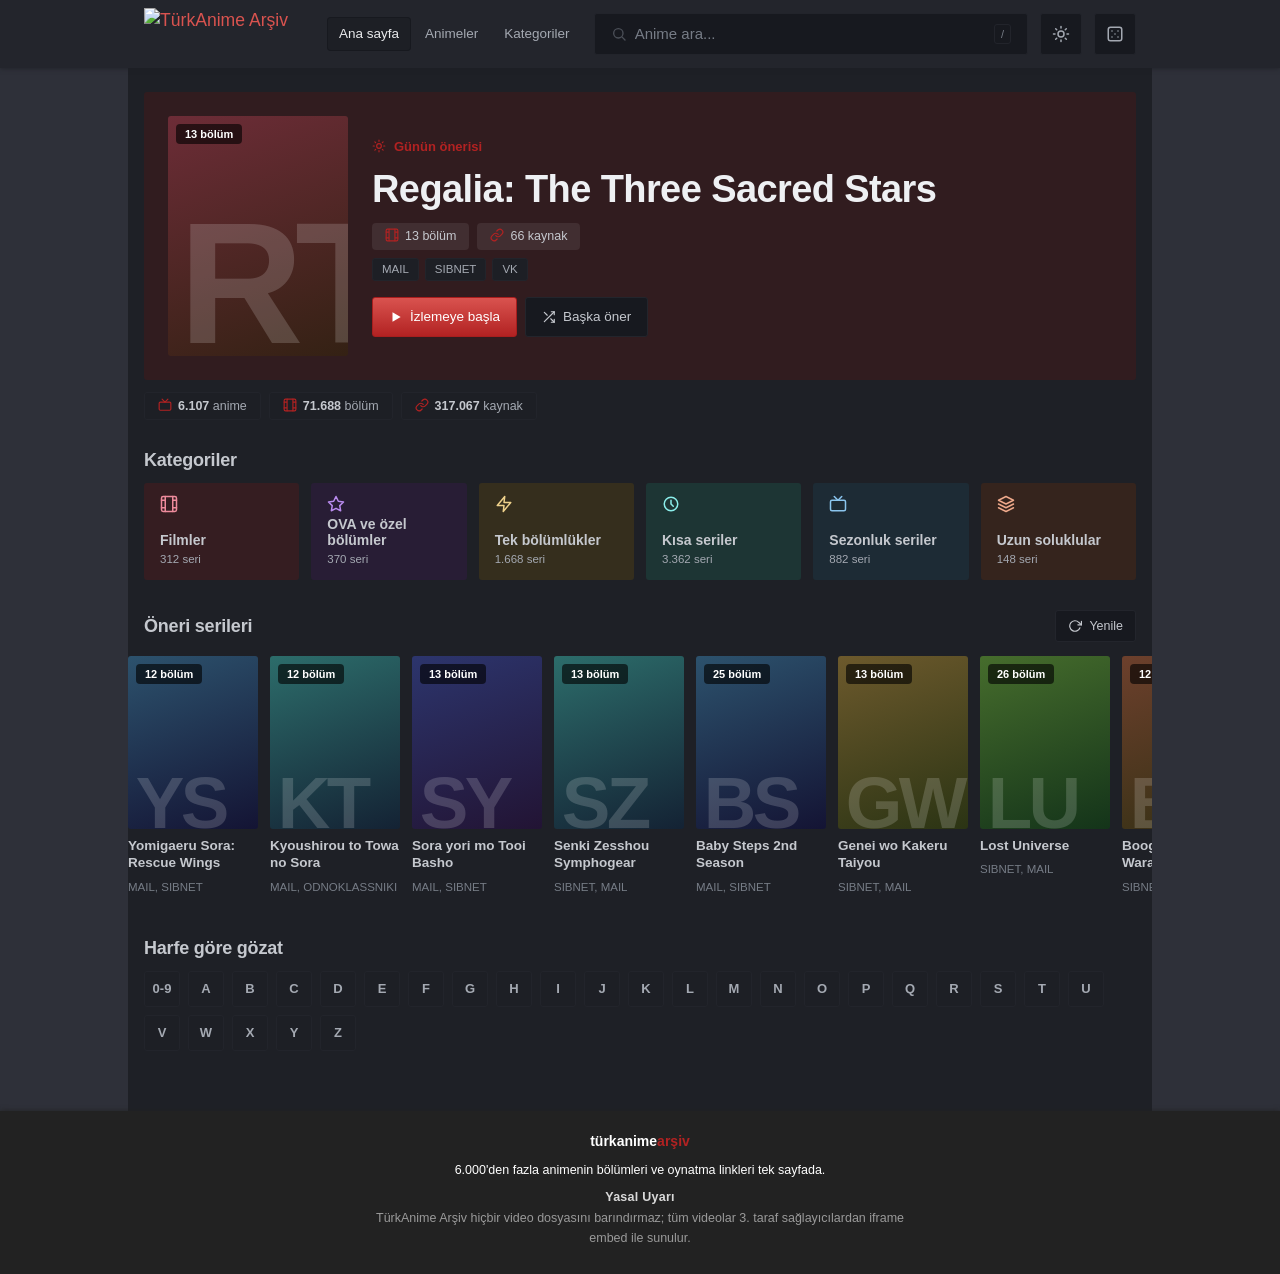
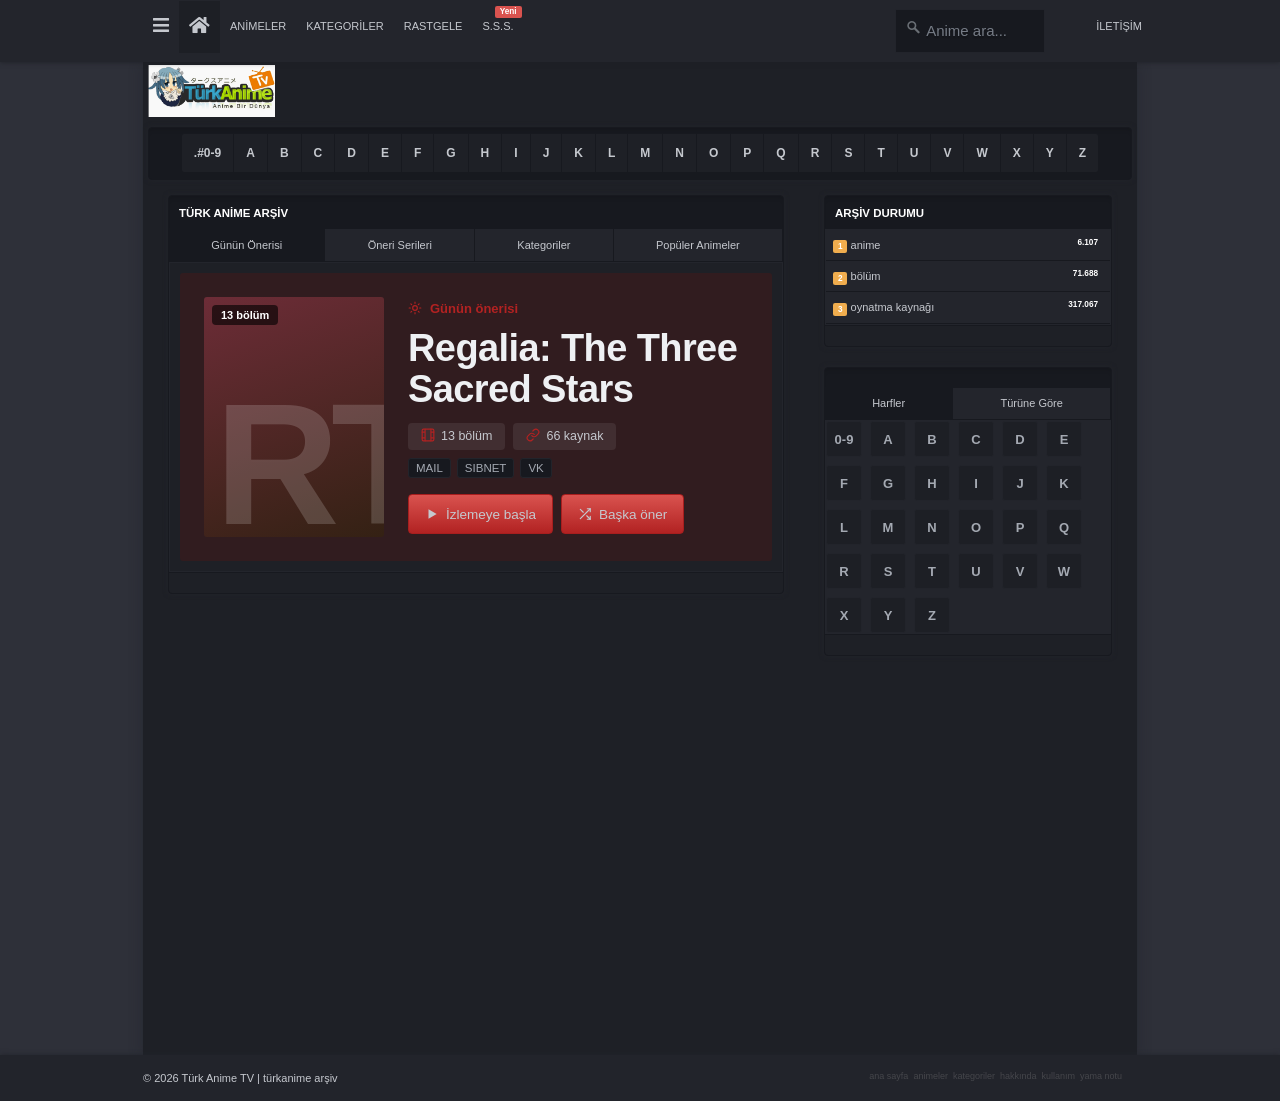
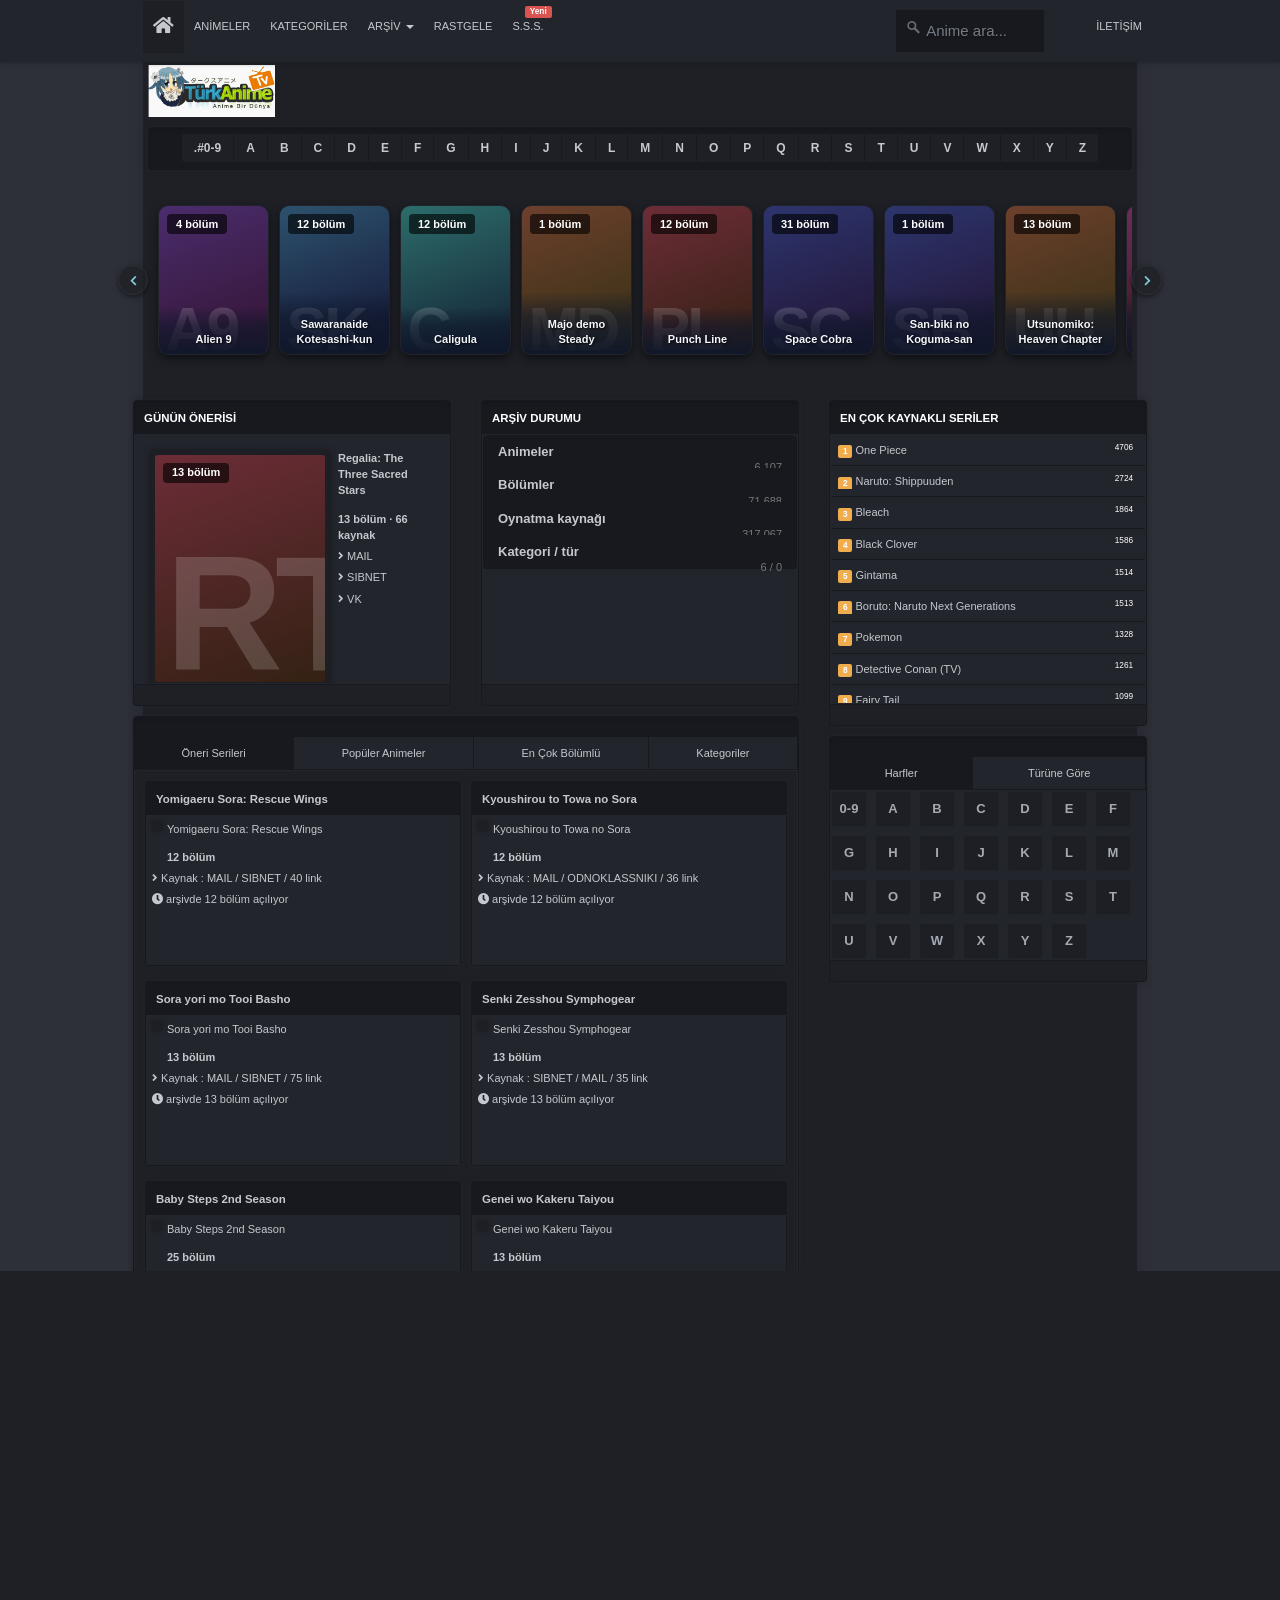
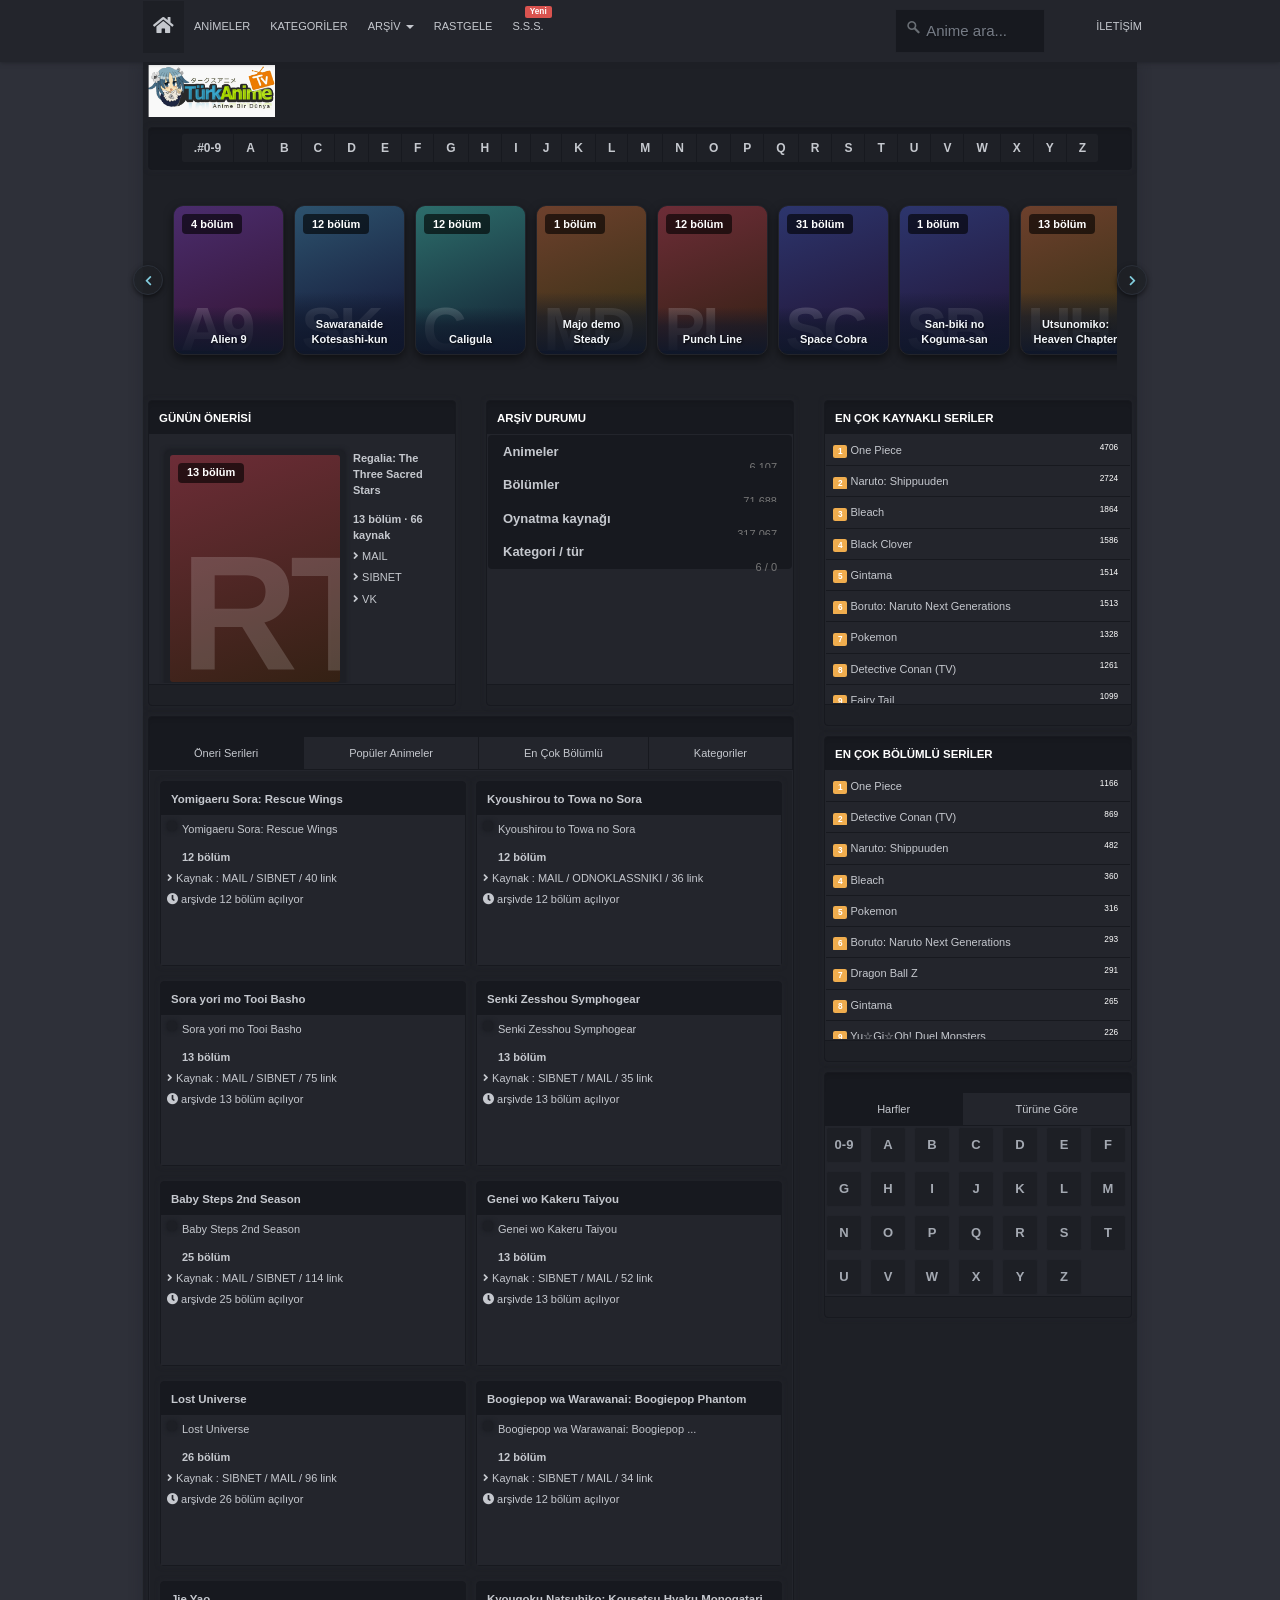
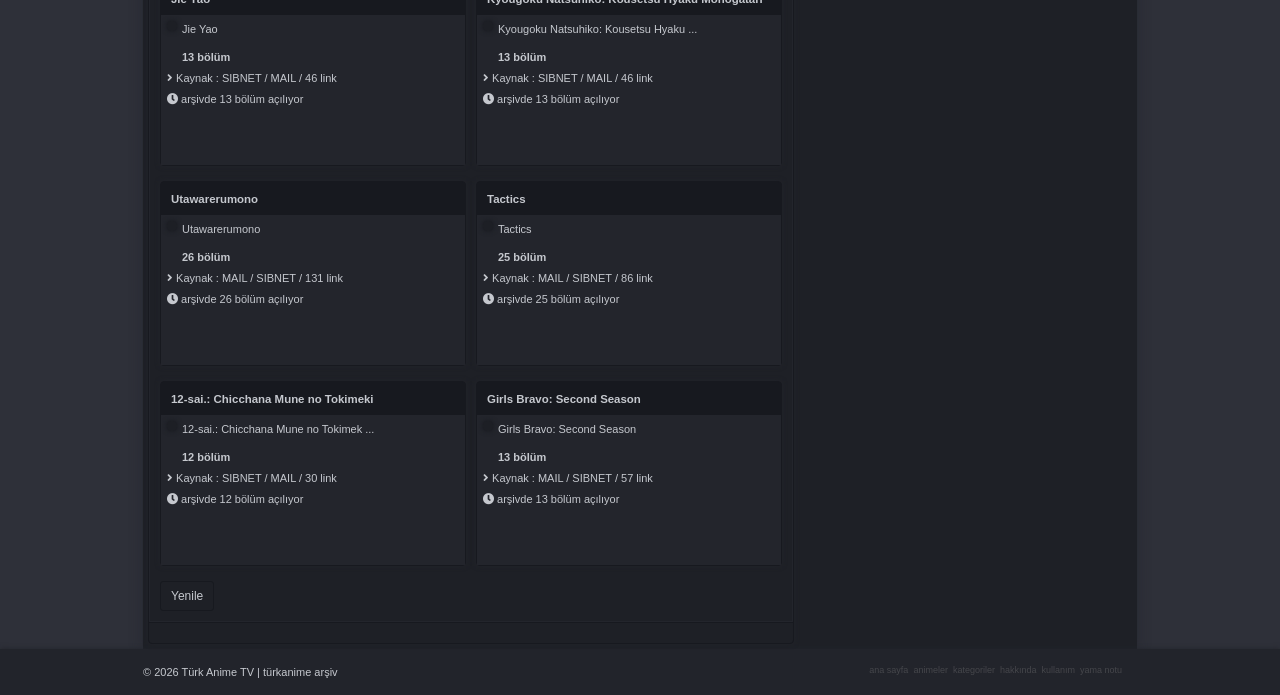
